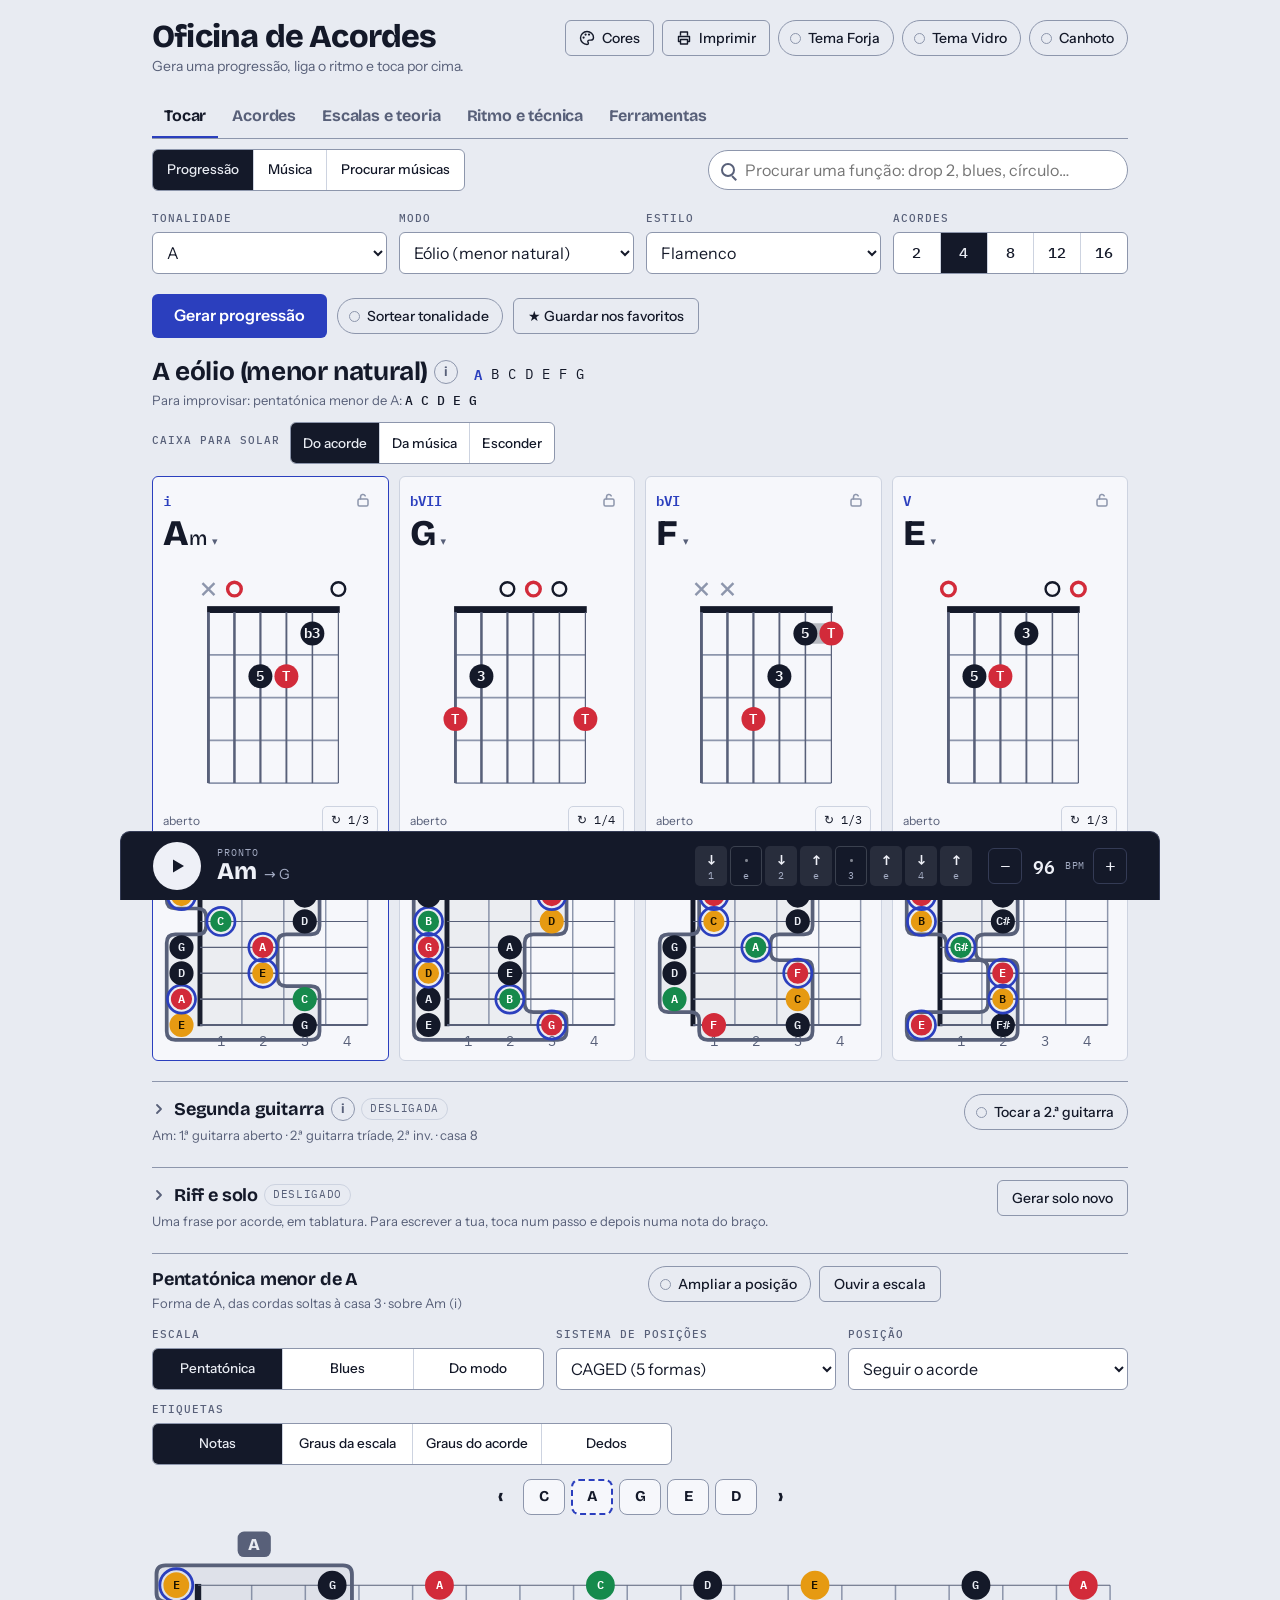
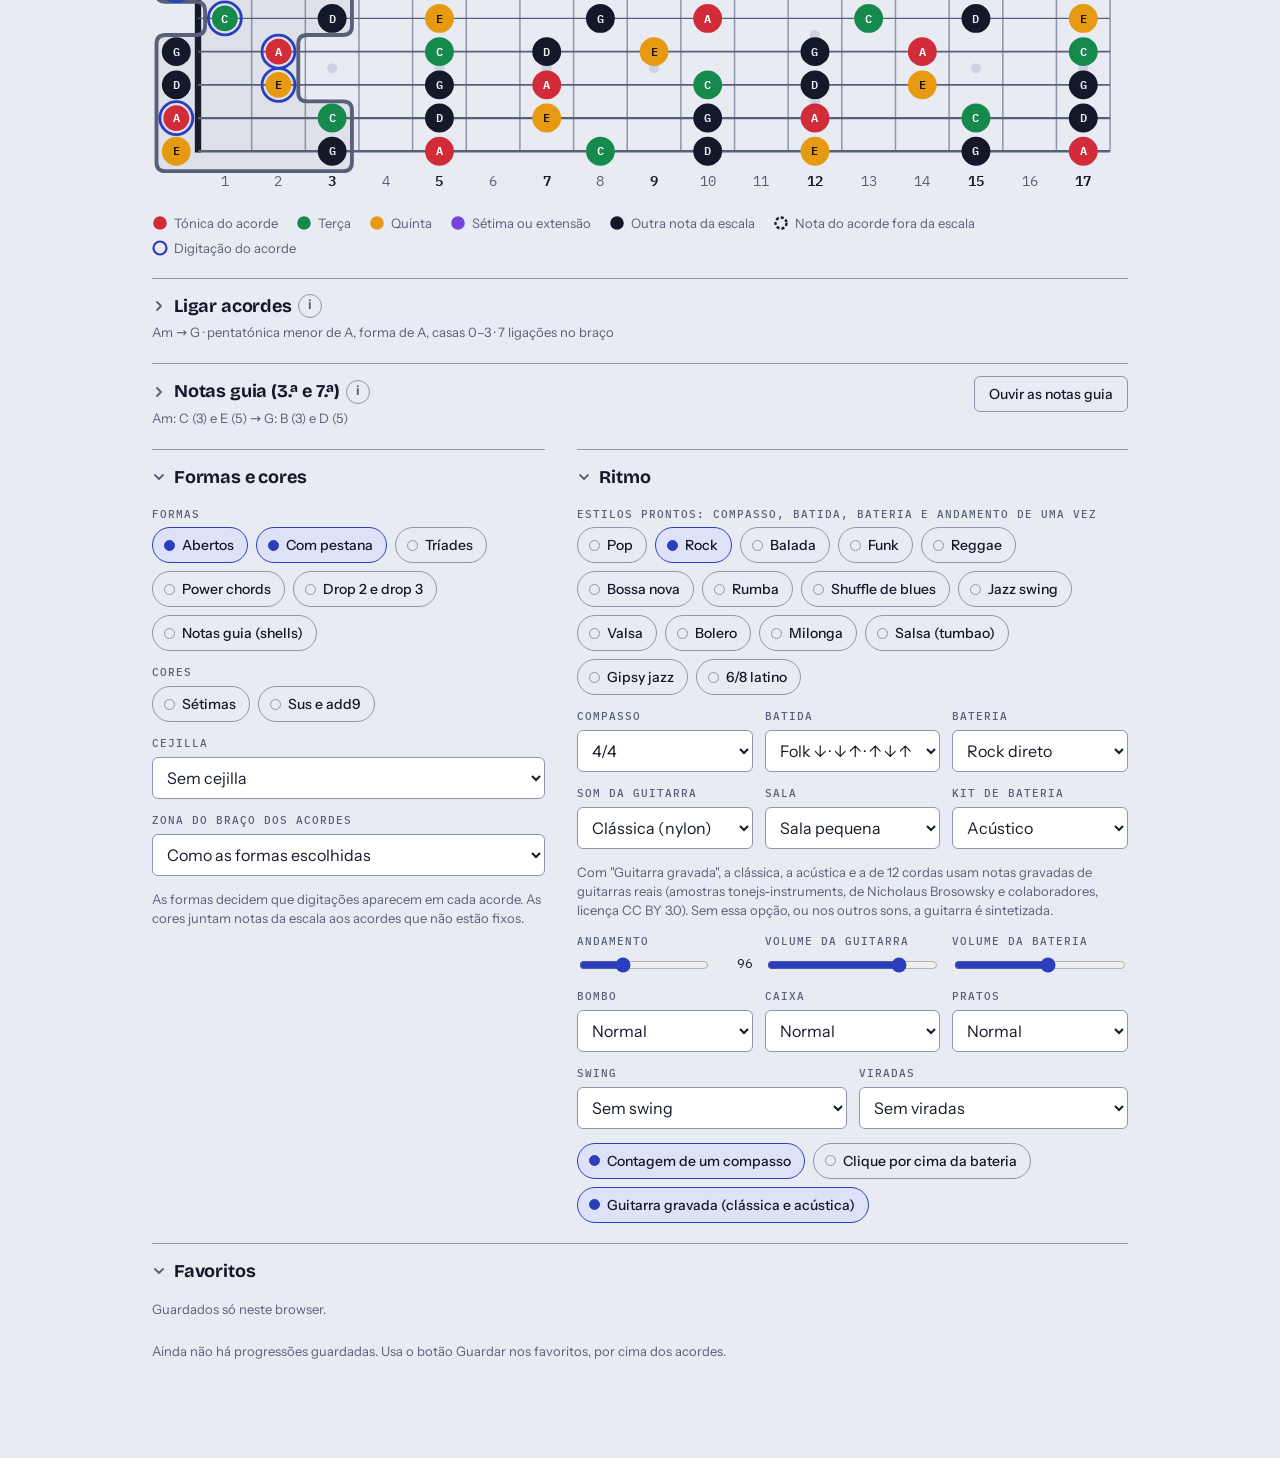
==== app/src/main/assets/www/index.html @ 46e9a5d0 "Oficina de Acordes: projeto Android (WebView) com compilação no GitHub Actions Co-Authored-By: Claud" ====
<!doctype html><html><head><script src="android-bridge.js"></script><meta charset=utf8><meta name=viewport content="width=device-width,initial-scale=1,viewport-fit=cover"><style>:root{color-scheme:light;box-sizing:border-box;padding-top:env(safe-area-inset-top,0px);padding-bottom:env(safe-area-inset-bottom,0px)}html{scroll-padding-top:env(safe-area-inset-top,0px)}body{margin:0;padding:0;font:14px -apple-system,BlinkMacSystemFont,sans-serif;background:#fff;color:#000}img{max-width:100%}[hidden]:not([hidden=until-found i]){display:none!important}</style></head><body>
<title>Oficina de Acordes</title>
<link rel="stylesheet" href="fonts.css">
<style>
[hidden]{display:none!important}
/* Layout: one working column. Settings row, the chord strip as centrepiece,
   two quiet panels for shapes and rhythm, and a transport bar pinned to the bottom edge. */
:root{
  --bg:#E8EBF2; --surface:#F6F7FB; --raise:#FFFFFF;
  --ink:#141929; --muted:#586079; --line:#CDD3E0; --line-strong:#8D96AC;
  --accent:#2B3FBE; --accent-ink:#FFFFFF; --accent-soft:#DDE2F8;
  --pulse:#C4273A; --pulse-soft:#F9E1E3; --pulse-ink:#FFFFFF;
  /* Notas por função no acorde (tónica, terça, quinta, sétima) e contornos das formas da escala. */
  --deg1:#D22B3A; --deg1-ink:#FFFFFF; --deg3:#168A4C; --deg3-ink:#FFFFFF; --deg5:#E69A12; --deg5-ink:#1B1300; --deg7:#7446DB; --deg7-ink:#FFFFFF;
  --z1:#7B2FF7; --z2:#0062FF; --z3:#00A36C; --z4:#FF6A00; --z5:#D4006E;
  --bar:#141929; --bar-ink:#EEF0F7; --bar-muted:#A3ABC2; --bar-line:#343B55;
  --bar-pulse:#F05567; --bar-pulse-ink:#14121A;
  --f-display:'Bricolage Grotesque','Avenir Next Condensed','Segoe UI',sans-serif;
  --f-body:'Instrument Sans','Segoe UI',system-ui,sans-serif;
  --f-mono:'IBM Plex Mono',ui-monospace,'SFMono-Regular',Menlo,monospace;
  --gutter:clamp(16px,4vw,32px);
}
@media (prefers-color-scheme: dark){
  :root:not([data-theme="light"]){
    --bg:#0E1220; --surface:#161B2B; --raise:#1D2336;
    --ink:#E8EBF5; --muted:#98A1B9; --line:#2A3147; --line-strong:#5A6481;
    --accent:#9AABFF; --accent-ink:#0E1220; --accent-soft:#232B4D;
    --pulse:#FF7080; --pulse-soft:#3A1D27; --pulse-ink:#1A0E12;
    --deg1:#FF6B78; --deg1-ink:#10131F; --deg3:#4FD08A; --deg3-ink:#10131F; --deg5:#FFB84D; --deg5-ink:#10131F; --deg7:#B79CFF; --deg7-ink:#10131F;
    --z1:#B48CFF; --z2:#6EA8FF; --z3:#3FD69A; --z4:#FF9A4D; --z5:#FF6FB5;
    --bar:#1D2336; --bar-ink:#EEF0F7; --bar-muted:#A3ABC2; --bar-line:#39415E;
    --bar-pulse:#F05567; --bar-pulse-ink:#14121A;
    color-scheme:dark;
  }
}
:root[data-theme="dark"]{
  --bg:#0E1220; --surface:#161B2B; --raise:#1D2336;
  --ink:#E8EBF5; --muted:#98A1B9; --line:#2A3147; --line-strong:#5A6481;
  --accent:#9AABFF; --accent-ink:#0E1220; --accent-soft:#232B4D;
  --pulse:#FF7080; --pulse-soft:#3A1D27; --pulse-ink:#1A0E12;
    --deg1:#FF6B78; --deg1-ink:#10131F; --deg3:#4FD08A; --deg3-ink:#10131F; --deg5:#FFB84D; --deg5-ink:#10131F; --deg7:#B79CFF; --deg7-ink:#10131F;
    --z1:#B48CFF; --z2:#6EA8FF; --z3:#3FD69A; --z4:#FF9A4D; --z5:#FF6FB5;
  --bar:#1D2336; --bar-ink:#EEF0F7; --bar-muted:#A3ABC2; --bar-line:#39415E;
  --bar-pulse:#F05567; --bar-pulse-ink:#14121A;
  color-scheme:dark;
}
*{box-sizing:border-box}
body{background:var(--bg);color:var(--ink);font-family:var(--f-body);font-size:15px;line-height:1.45}
button,select,input{font:inherit;color:inherit}
button{cursor:pointer}
:focus-visible{outline:2px solid var(--accent);outline-offset:2px}
h1,h2,h3,p{margin:0}

.app{max-width:1040px;margin-inline:auto;padding-inline:var(--gutter);padding-block:20px 0;display:flex;flex-direction:column;gap:20px}

.top{display:flex;justify-content:space-between;align-items:flex-start;gap:12px}
.top h1{font-family:var(--f-display);font-weight:800;font-size:clamp(24px,5vw,32px);letter-spacing:-0.025em;line-height:1.05;text-wrap:balance}
.tag{color:var(--muted);font-size:14px;margin-top:2px}

.lbl,.field label{display:block;font-family:var(--f-mono);font-size:11px;font-weight:500;letter-spacing:.09em;text-transform:uppercase;color:var(--muted);margin-bottom:5px}
.field{min-width:0}
.field select{width:100%;height:42px;padding:0 10px;font-size:16px;background:var(--raise);border:1px solid var(--line-strong);border-radius:6px}

.settings{display:grid;grid-template-columns:repeat(2,minmax(0,1fr));gap:12px}
@media (min-width:720px){.settings{grid-template-columns:repeat(4,minmax(0,1fr))}}

.seg{display:flex;height:42px;border:1px solid var(--line-strong);border-radius:6px;overflow:hidden;background:var(--raise)}
.seg button{flex:1;min-width:0;border:0;border-left:1px solid var(--line);background:transparent;font-family:var(--f-mono);font-weight:500;font-size:15px}
.seg button:first-child{border-left:0}
.seg button[aria-pressed="true"]{background:var(--ink);color:var(--bg)}
.seg button:disabled{opacity:.35;cursor:default}

.chip{display:inline-flex;align-items:center;gap:7px;height:36px;padding:0 13px 0 11px;border:1px solid var(--line-strong);border-radius:999px;background:transparent;font-size:14px;font-weight:500;white-space:nowrap}
.chip::before{content:"";width:9px;height:9px;border-radius:50%;border:1.5px solid var(--line-strong);flex:none}
.chip[aria-pressed="true"]{background:var(--accent-soft);border-color:var(--accent)}
.chip[aria-pressed="true"]::before{background:var(--accent);border-color:var(--accent)}
.chips{display:flex;flex-wrap:wrap;gap:8px}

.actions{display:flex;flex-wrap:wrap;gap:10px;align-items:center}
.primary{height:46px;padding:0 22px;border:0;border-radius:6px;background:var(--accent);color:var(--accent-ink);font-weight:600;font-size:16px}
.primary:active{transform:translateY(1px)}

.stage{display:flex;flex-direction:column;gap:12px}
.keyline{display:flex;flex-wrap:wrap;align-items:baseline;gap:4px 16px}
.keyline h2{font-family:var(--f-display);font-weight:700;font-size:clamp(20px,4vw,26px);letter-spacing:-0.015em;line-height:1.1}
.notes{font-family:var(--f-mono);font-size:14px;display:flex;gap:9px;flex-wrap:wrap}
.notes .ton{color:var(--accent);font-weight:600}
.pent{font-size:13px;color:var(--muted);flex-basis:100%}
.pent b{font-family:var(--f-mono);font-weight:500;color:var(--ink)}

.strip{display:grid;grid-template-columns:repeat(2,minmax(0,1fr));gap:10px}
@media (min-width:700px){
  .strip{grid-template-columns:repeat(4,minmax(0,1fr))}
  .strip[data-n="2"]{grid-template-columns:repeat(2,minmax(0,250px))}
}
.chord{background:var(--surface);border:1px solid var(--line);border-radius:6px;padding:9px 10px 8px;display:flex;flex-direction:column;gap:2px;min-width:0}
.chord.on{border-color:var(--pulse);background:var(--pulse-soft);box-shadow:0 0 0 1px var(--pulse)}
.chord .row{display:flex;justify-content:space-between;align-items:center;gap:6px;min-height:28px}
.rn{font-family:var(--f-mono);font-size:13px;color:var(--muted)}
.iconbtn{width:30px;height:28px;display:grid;place-items:center;border:0;border-radius:5px;background:transparent;color:var(--line-strong);padding:0}
.iconbtn svg{width:16px;height:16px}
.iconbtn[aria-pressed="true"]{color:var(--accent);background:var(--accent-soft)}
.namewrap{position:relative;align-self:flex-start;display:inline-flex;align-items:baseline;gap:5px;border-radius:5px;max-width:100%}
.namewrap:focus-within{outline:2px solid var(--accent);outline-offset:3px}
.name{font-family:var(--f-display);font-weight:800;font-size:clamp(28px,7vw,36px);line-height:1;letter-spacing:-0.03em}
.name .sfx{font-size:.56em;font-weight:500;letter-spacing:0;margin-left:1px}
.caret{font-size:11px;color:var(--muted)}
.namewrap select{position:absolute;inset:0;width:100%;height:100%;opacity:0;font-size:16px;cursor:pointer}
.dgbtn{border:0;background:transparent;padding:0;display:block;width:100%;max-width:170px;margin-inline:auto;border-radius:6px}
.dg{display:block;width:100%;height:auto}
.g2strip .chord{padding:7px 8px 6px}
.g2strip .g2name{font-family:var(--f-display);font-weight:800;font-size:22px;line-height:1;letter-spacing:-0.02em}
.g2strip .g2name small{font-size:.6em;font-weight:500;margin-left:1px}
.g2strip .chord.sel{border-color:var(--accent)}
.g2strip .dgbtn{max-width:130px}
.dg-fret{stroke:var(--line-strong);stroke-width:1}
.dg-str{stroke:var(--muted)}
.dg-nut{fill:var(--ink)}
.dg-bar{fill:var(--ink);opacity:.28}
.dg-dot{fill:var(--ink)}
.dg-dot.root{fill:var(--deg1)}
.dg-lab{fill:var(--surface);font-family:var(--f-mono);font-size:8px;font-weight:600;text-anchor:middle}
.dg-lab.root{fill:var(--deg1-ink)}
.dg-pos{fill:var(--muted);font-family:var(--f-mono);font-size:10px;text-anchor:middle}
.dg-open{fill:none;stroke:var(--ink);stroke-width:1.4}
.dg-open.root{stroke:var(--deg1);stroke-width:2}
.dg-mute{stroke:var(--line-strong);stroke-width:1.4;fill:none}
.vlabel{font-size:12px;color:var(--muted);min-width:0;line-height:1.25}
.cycle{flex:none;height:28px;padding:0 8px;border:1px solid var(--line);border-radius:5px;background:transparent;font-family:var(--f-mono);font-size:12px;font-variant-numeric:tabular-nums}
.cycle:disabled{opacity:.4;cursor:default}
.hint{font-size:13px;color:var(--muted);max-width:65ch}
.chord.sel{border-color:var(--accent)}
.chord.sel.on{border-color:var(--pulse)}

.board{border-top:1px solid var(--line-strong);padding-top:12px;display:flex;flex-direction:column;gap:14px;min-width:0}
.boardhead{display:flex;flex-wrap:wrap;justify-content:space-between;align-items:flex-start;gap:10px 16px}
.boardhead > div{min-width:0;flex:1 1 240px}
.board h3{font-family:var(--f-display);font-weight:700;font-size:18px;letter-spacing:-0.01em;text-wrap:balance}
.board .note{font-size:13px;color:var(--muted);margin-top:2px}
.ghost{height:38px;padding:0 14px;border:1px solid var(--line-strong);border-radius:6px;background:transparent;font-weight:500;font-size:14px;white-space:nowrap}
.boardctl{display:grid;grid-template-columns:repeat(2,minmax(0,1fr));gap:12px}
.boardctl .wide{grid-column:1 / -1}
.boardctl .full{grid-column:1 / -1}
.boardctl .full .seg{max-width:520px}
@media (min-width:720px){.boardctl{grid-template-columns:minmax(0,1.4fr) minmax(0,1fr) minmax(0,1fr)}.boardctl .wide{grid-column:auto}}
.seg.txt button{font-family:var(--f-body);font-size:13.5px;padding:0 4px;line-height:1.15}
.fb:not(.all) .fb-t{font-size:10px}
.fbwrap{overflow-x:auto;min-width:0}
.fb{display:block;width:100%;height:auto;max-width:640px}
.fb.all{min-width:640px;max-width:860px}
.fb-fret{stroke:var(--line-strong);stroke-width:1.2}
.fb-nut{fill:var(--ink)}
.fb-str{stroke:var(--muted)}
.fb-inlay{fill:var(--line)}
.fb-num{fill:var(--muted);font-family:var(--f-mono);font-size:11px;text-anchor:middle}
.fb-num.mk{fill:var(--ink);font-weight:600}
.fb-n{stroke-width:1.6}
.fb-sc{fill:var(--ink);stroke:var(--ink)}
.fb-root{fill:var(--deg1);stroke:var(--deg1)}
.fb-third{fill:var(--deg3);stroke:var(--deg3)}
.fb-fifth{fill:var(--deg5);stroke:var(--deg5)}
.fb-sev{fill:var(--deg7);stroke:var(--deg7)}
.fb-n.out{fill:var(--bg);stroke-width:2.4;stroke-dasharray:3 2}
.fb-ring{fill:none;stroke:var(--accent);stroke-width:2.2}
.fb-dim{fill:var(--line-strong)}
.fb-t{font-family:var(--f-mono);font-size:9px;font-weight:600;text-anchor:middle;fill:var(--bg)}
.fb-t.on-root{fill:var(--deg1-ink)}
.fb-t.on-third{fill:var(--deg3-ink)}
.fb-t.on-fifth{fill:var(--deg5-ink)}
.fb-t.on-sev{fill:var(--deg7-ink)}
.fb-t.on-out{fill:var(--ink)}
.fb.fit{min-width:0}
.fb.fit .fb-t{font-size:9.5px}
.fb-ring2{fill:none;stroke-width:3.6;stroke-linecap:butt}
.fb-cont{color:var(--z1);stroke:currentColor;stroke-width:3;stroke-linejoin:round;fill:color-mix(in srgb,currentColor 7%,transparent);pointer-events:none}
.fb-zl{color:var(--z1);cursor:pointer}
.fb-zl rect{fill:currentColor}
.fb-zl text{font-family:var(--f-display);font-size:13px;font-weight:800;text-anchor:middle;fill:var(--bg)}
.fb-cont.z2,.fb-zl.z2{color:var(--z2)}
.fb-cont.z3,.fb-zl.z3{color:var(--z3)}
.fb-cont.z4,.fb-zl.z4{color:var(--z4)}
.fb-cont.z5,.fb-zl.z5{color:var(--z5)}
.narrow{display:none}
@media (max-width:600px){.narrow{display:block}}
.fb g.now .fb-n{stroke:var(--pulse);stroke-width:4}
.fb g.now .fb-dim{fill:var(--pulse)}
#arp-neck g[data-k],#arp-tab .tab-col{cursor:pointer}
.legend{list-style:none;margin:0;padding:0;display:flex;flex-wrap:wrap;gap:6px 18px;font-size:13px;color:var(--muted)}
.legend li{display:flex;align-items:center;gap:6px}
.legend svg{width:16px;height:16px;flex:none}

.view{display:flex;flex-direction:column;gap:20px;min-width:0}
.view.train{padding-bottom:32px}
.tabs{max-width:440px}
.trainhead h2{font-family:var(--f-display);font-weight:700;font-size:clamp(20px,4vw,26px);letter-spacing:-0.015em;line-height:1.1;text-wrap:balance}
.trainhead .note{font-size:13px;color:var(--muted);margin-top:3px}
.ctl{display:grid;grid-template-columns:repeat(2,minmax(0,1fr));gap:12px}
@media (min-width:720px){.ctl{grid-template-columns:repeat(3,minmax(0,1fr))}}
.pick{height:36px;padding:0 13px;border:1px solid var(--line-strong);border-radius:6px;background:var(--raise);font-family:var(--f-display);font-weight:700;font-size:16px}
.tcards{display:grid;grid-template-columns:repeat(2,minmax(0,1fr));gap:10px}
@media (min-width:700px){.tcards{grid-template-columns:repeat(4,minmax(0,1fr))}}
.tname{font-weight:600;font-size:14px;line-height:1.2}
@media (min-width:700px){.tcards.five{grid-template-columns:repeat(5,minmax(0,1fr))}}
.frets{font-family:var(--f-mono);font-size:12px;color:var(--muted);letter-spacing:.04em}
.fb-link{fill:none;stroke:var(--line-strong);stroke-width:9;stroke-linejoin:round;stroke-linecap:round;opacity:.4}
.fb-link.on{stroke:var(--pulse);opacity:.6}

.tabs{max-width:none;overflow-x:auto;scrollbar-width:none;flex:none}
.seg.tabs button{flex:1 0 auto;padding:0 14px}
.panel.full{grid-column:1 / -1}
.status{font-size:13px;color:var(--muted)}
.favlist{list-style:none;margin:0;padding:0;display:flex;flex-direction:column}
.favlist li{display:flex;align-items:center;gap:8px;padding:9px 0;border-top:1px solid var(--line);min-width:0}
.favlist li:first-child{border-top:0}
.favmeta{flex:1;min-width:0}
.favname{font-family:var(--f-display);font-weight:700;font-size:16px;overflow-wrap:anywhere}
.favsub{font-size:12px;color:var(--muted);font-family:var(--f-mono)}
#song-text{width:100%;min-height:150px;font-family:var(--f-mono);font-size:15px;line-height:1.5;padding:10px 12px;border:1px solid var(--line-strong);border-radius:6px;background:var(--surface);color:var(--ink);resize:vertical}
.songmsg{font-size:13px;color:var(--pulse)}
.songmsg.ok{color:var(--muted)}
.ssec{display:grid;gap:6px}
.ssec h4{margin:10px 0 0;font-family:var(--f-mono);font-size:12px;font-weight:600;letter-spacing:.08em;text-transform:uppercase;color:var(--muted)}
.sline{display:flex;align-items:center;gap:8px}
.sbars{flex:1;display:grid;grid-template-columns:repeat(2,minmax(0,1fr));border-right:3px double var(--ink);min-width:0}
@media (min-width:700px){.sbars{grid-template-columns:repeat(4,minmax(0,1fr))}}
.sbar{display:flex;border-left:2px solid var(--ink);padding:6px 4px;min-height:50px;align-items:center;min-width:0;cursor:pointer}
.sbeat{flex:1 1 0;min-width:0;text-align:center;font-family:var(--f-mono);font-size:17px;color:var(--muted);border-radius:5px;padding:6px 0;overflow:hidden;text-overflow:clip;white-space:nowrap}
.sbeat.ch{font-family:var(--f-display);font-weight:800;font-size:18px;color:var(--ink);letter-spacing:-0.02em}
.sbeat.cur{color:var(--accent)}
.sbeat.now{background:var(--pulse-soft);box-shadow:inset 0 0 0 2px var(--pulse);color:var(--ink)}
.srep{font-family:var(--f-mono);font-size:14px;font-weight:600;color:var(--accent);flex:none}
.songlist li .favname{font-size:15px}
.ghost.sm{height:32px;padding:0 10px;font-size:13px;flex:none}
.ghost.warn{border-color:var(--pulse);color:var(--pulse)}
.bigbpm{display:flex;align-items:center;gap:12px;flex-wrap:wrap}
.bigbpm output{font-family:var(--f-display);font-weight:800;font-size:clamp(56px,16vw,88px);line-height:.9;letter-spacing:-0.04em;font-variant-numeric:tabular-nums;min-width:2.4ch;text-align:center}
.bigbpm small{font-family:var(--f-mono);font-size:12px;color:var(--muted);letter-spacing:.08em}
.stepbtn{width:44px;height:44px;border:1px solid var(--line-strong);border-radius:6px;background:var(--raise);font-family:var(--f-mono);font-size:20px;padding:0}
.beats{display:flex;gap:8px;flex-wrap:wrap}
.beat{width:54px;height:64px;border:1px solid var(--line-strong);border-radius:6px;background:var(--surface);display:flex;flex-direction:column;align-items:center;justify-content:center;gap:4px;font-family:var(--f-mono);font-size:17px;font-weight:600;padding:0}
.beat i{font-style:normal;font-size:10px;font-weight:400;color:var(--muted)}
.beat[data-l="2"]{background:var(--accent-soft);border-color:var(--accent)}
.beat[data-l="0"]{border-style:dashed;color:var(--muted)}
.beat.on{background:var(--pulse);border-color:var(--pulse);color:var(--pulse-ink)}
.beat.on i{color:var(--pulse-ink)}
.num{width:100%;height:42px;padding:0 10px;font-size:16px;background:var(--raise);border:1px solid var(--line-strong);border-radius:6px;font-family:var(--f-mono)}
.strings{display:grid;grid-template-columns:repeat(3,minmax(0,1fr));gap:10px}
@media (min-width:700px){.strings{grid-template-columns:repeat(6,minmax(0,1fr))}}
.string{height:96px;border:1px solid var(--line-strong);border-radius:6px;background:var(--surface);display:flex;flex-direction:column;align-items:center;justify-content:center;gap:3px;padding:0}
.string b{font-family:var(--f-display);font-weight:800;font-size:30px;line-height:1}
.string span{font-family:var(--f-mono);font-size:11px;color:var(--muted)}
.string[aria-pressed="true"]{background:var(--pulse-soft);border-color:var(--pulse);box-shadow:0 0 0 1px var(--pulse)}
.stats{display:grid;grid-template-columns:repeat(2,minmax(0,1fr));gap:18px 24px}
@media (min-width:700px){.stats{grid-template-columns:repeat(4,minmax(0,1fr))}}
.stat b{display:block;font-family:var(--f-display);font-weight:800;font-size:32px;line-height:1.05;letter-spacing:-0.02em;font-variant-numeric:tabular-nums}
.stat span{font-size:13px;color:var(--muted)}
.days{width:100%;max-width:440px;border-collapse:collapse}
.days td{padding:8px 0;border-top:1px solid var(--line);font-size:14px}
.days td:last-child{text-align:right;font-family:var(--f-mono);font-variant-numeric:tabular-nums}

.leadbars{display:grid;gap:8px}
.tabbar{background:var(--surface);border:1px solid var(--line);border-radius:6px;padding:4px 4px 0;min-width:0}
.tabbar.cur{border-color:var(--accent)}
.tab{display:block;width:100%;height:auto}
.tab text,.tab line,.tab .tab-bg{pointer-events:none}
.tab-col{fill:transparent;cursor:pointer}
.tab-col.sel{fill:var(--accent-soft)}
.tab-col.now{fill:var(--pulse-soft)}
.tab-ln{stroke:var(--line-strong);stroke-width:1}
.tab-end{stroke:var(--ink);stroke-width:1.6}
.tab-bg{fill:var(--surface)}
.tab-col.sel ~ .tab-bg{fill:var(--surface)}
.tab-n{font-family:var(--f-mono);font-size:11px;font-weight:600;fill:var(--ink);text-anchor:middle}
.tab-t{font-family:var(--f-mono);font-size:9.5px;font-weight:700;fill:var(--accent);text-anchor:middle}
.shapenav{display:flex;gap:6px;justify-content:center;flex-wrap:wrap;align-items:center}
.snb{min-width:42px;height:36px;padding:0 8px;border:1px solid var(--line-strong);border-radius:8px;background:var(--surface);color:var(--ink);font-family:var(--f-display);font-weight:700;font-size:15px}
.snb[aria-pressed="true"]{background:var(--ink);color:var(--bg);border-color:var(--ink)}
.snb.auto{border:2px dashed var(--accent)}
.snb.arr{border-color:transparent;background:transparent;font-size:22px;min-width:34px}
.riffbox{display:grid;gap:10px;border-top:1px solid var(--line);padding-top:12px}
#song-rtab{max-width:520px}
.mini{margin-top:6px;border-top:1px dashed var(--line);padding-top:6px;display:grid;gap:2px}
.mini .minilab{font-size:12px;color:var(--muted);line-height:1.3}
.mini .minilab b{color:var(--ink);font-weight:600}
.mini svg{display:block;width:100%;height:auto}
.minisw{display:flex;align-items:center;gap:10px;flex-wrap:wrap}
.lk-arr{stroke:var(--accent);stroke-width:2.4;fill:none;stroke-linecap:round}
.lk-arr.bend{stroke-dasharray:4 3}
.lklist{list-style:none;margin:0;padding:0;display:grid;gap:4px;font-size:14px}
.lklist b{font-family:var(--f-display)}
.lklist i{font-style:normal;color:var(--muted)}
a.ghost{display:inline-flex;align-items:center;text-decoration:none;color:var(--ink)}
#fd-q{width:100%;height:42px;font-size:16px;padding:0 12px;border:1px solid var(--line-strong);border-radius:6px;background:var(--surface);color:var(--ink)}
#fd-paste{width:100%;min-height:140px;font-family:var(--f-mono);font-size:14px;padding:10px 12px;border:1px solid var(--line-strong);border-radius:6px;background:var(--surface);color:var(--ink);resize:vertical}
#fd-pname,#fd-filter{height:38px;padding:0 10px;border:1px solid var(--line-strong);border-radius:6px;background:var(--surface);color:var(--ink);font-size:15px}
.fdcard{border:1px solid var(--line-strong);border-radius:8px;padding:12px;display:grid;gap:8px;background:var(--surface)}
.fdcard h4{margin:0;font-family:var(--f-display);font-size:20px}
.fdmeta{display:flex;flex-wrap:wrap;gap:6px 14px;font-size:13px;color:var(--muted)}
.fdmeta b{color:var(--ink)}
.fdsheet{font-family:var(--f-mono);font-size:13px;white-space:pre-wrap;margin:0;line-height:1.5;overflow-wrap:anywhere}
.pat{display:flex;gap:4px;flex-wrap:wrap}
.pat span,.pat button{min-width:30px;height:36px;border-radius:5px;border:1px solid var(--line-strong);background:var(--surface);color:var(--ink);display:inline-flex;align-items:center;justify-content:center;font-weight:700;font-size:16px;padding:0 4px}
.pat .rest{color:var(--muted);font-weight:400}
.lib{list-style:none;margin:0;padding:0;display:grid;grid-template-columns:repeat(auto-fill,minmax(min(100%,260px),1fr));gap:8px}
.lib button{width:100%;text-align:left;border:1px solid var(--line);border-radius:7px;background:var(--surface);color:var(--ink);padding:9px 11px;display:grid;gap:2px}
.lib b{font-family:var(--f-display);font-size:16px}
.lib small{color:var(--muted);font-size:12px}
.lib .libh{grid-column:1 / -1;margin-top:8px;font-family:var(--f-mono);font-size:12px;font-weight:600;letter-spacing:.08em;text-transform:uppercase;color:var(--muted)}
.lib .libh i{display:block;text-transform:none;letter-spacing:0;font-family:var(--f-body,inherit);font-style:normal;font-weight:400;margin-top:2px}
.riffbox h4{margin:0;font-family:var(--f-display);font-size:17px}
.top{position:relative}
.topbtns{display:flex;gap:8px;flex-wrap:wrap;justify-content:flex-end}
.palmenu{position:absolute;right:0;top:52px;z-index:40;background:var(--surface);border:1px solid var(--line-strong);border-radius:10px;padding:6px;display:grid;gap:2px;min-width:250px;box-shadow:0 10px 30px rgba(0,0,0,.18)}
.palmenu button{display:flex;align-items:center;gap:10px;border:0;background:transparent;color:var(--ink);text-align:left;padding:8px 10px;border-radius:7px;font-size:14px}
.palmenu button[aria-checked="true"]{background:var(--accent-soft);font-weight:600}
.palmenu i{display:inline-flex;gap:3px}
.palmenu i b{width:14px;height:14px;border-radius:50%;display:block}
:root[data-palette="raiz"][data-palette]{--z1:#1F77B4;--z2:#2CA02C;--z3:#9467BD;--z4:#FF7F0E;--z5:#8C564B;--deg3:var(--ink);--deg3-ink:var(--bg);--deg5:var(--ink);--deg5-ink:var(--bg);--deg7:var(--ink);--deg7-ink:var(--bg)}
:root[data-palette="contraste"][data-palette]{--z1:#8F00FF;--z2:#00B5E2;--z3:#FF5A00;--z4:#008F39;--z5:#E6007E;--deg1:#E3001B;--deg1-ink:#FFFFFF;--deg3:#0050E6;--deg3-ink:#FFFFFF;--deg5:#FFC400;--deg5-ink:#000000;--deg7:#00A651;--deg7-ink:#FFFFFF}
:root[data-palette="daltonico"][data-palette]{--z1:#56B4E9;--z2:#009E73;--z3:#B8A600;--z4:#4B0092;--z5:#7F7F7F;--deg1:#D55E00;--deg1-ink:#FFFFFF;--deg3:#0072B2;--deg3-ink:#FFFFFF;--deg5:#E69F00;--deg5-ink:#000000;--deg7:#CC79A7;--deg7-ink:#000000}
:root[data-palette="suave"][data-palette]{--z1:#9B7FE6;--z2:#6FA8DC;--z3:#6CC4A1;--z4:#F4A261;--z5:#E07AA6;--deg1:#E8838C;--deg1-ink:#2A0B10;--deg3:#7FC8A0;--deg3-ink:#0B2A19;--deg5:#F2C97A;--deg5-ink:#2A1D00;--deg7:#B7A3EC;--deg7-ink:#1B1033}
.tab-ch{font-family:var(--f-display);font-size:14px;font-weight:700;fill:var(--ink)}
.tab-c{font-family:var(--f-mono);font-size:8px;fill:var(--muted);text-anchor:middle}
.ghost:disabled{opacity:.4;cursor:default}
#board g[data-k]{cursor:pointer}

.cell.acc{box-shadow:inset 0 3px 0 var(--bar-pulse)}
.cell.acc span{color:var(--bar-ink);font-weight:600}
.cell.on.acc span{color:var(--bar-pulse-ink)}
.palos{display:grid;gap:10px}
@media (min-width:700px){.palos{grid-template-columns:repeat(2,minmax(0,1fr))}}
.palo{background:var(--surface);border:1px solid var(--line);border-radius:6px;padding:12px;display:flex;flex-direction:column;gap:8px;min-width:0}
.palo h4{margin:0;font-family:var(--f-display);font-weight:800;font-size:22px;letter-spacing:-0.02em;line-height:1.05}
.palo .where{font-family:var(--f-mono);font-size:12px;color:var(--muted)}
.palo p{font-size:13px;color:var(--muted)}
.palo .ghost{align-self:flex-start;margin-top:2px}
.cmp{display:flex;flex-wrap:wrap;gap:3px 7px;font-family:var(--f-mono);font-size:14px;font-variant-numeric:tabular-nums}
.cmp i{font-style:normal;color:var(--muted)}
.cmp b{color:var(--pulse);font-weight:600}
.tecname{font-family:var(--f-display);font-weight:700;font-size:17px}
.tectext{font-size:13px;color:var(--muted);max-width:60ch}

.panels{display:grid;gap:20px 32px}
@media (min-width:760px){.panels{grid-template-columns:minmax(0,5fr) minmax(0,7fr)}}
.panel{border-top:1px solid var(--line-strong);padding-top:12px;display:flex;flex-direction:column;gap:14px;min-width:0}
.panel h3{font-family:var(--f-display);font-weight:700;font-size:18px;letter-spacing:-0.01em}
.panel .note{font-size:13px;color:var(--muted)}
.grid3{display:grid;grid-template-columns:repeat(auto-fit,minmax(140px,1fr));gap:12px}
.slider{display:flex;align-items:center;gap:10px}
.slider input{flex:1;min-width:0;accent-color:var(--accent)}
.slider output{font-family:var(--f-mono);font-size:13px;font-variant-numeric:tabular-nums;min-width:4ch;text-align:right}

.transport{position:sticky;bottom:0;z-index:5;margin-inline:calc(var(--gutter) * -1);padding:10px var(--gutter) calc(10px + env(safe-area-inset-bottom,0px));background:var(--bar);color:var(--bar-ink);border-top:1px solid var(--bar-line);display:flex;flex-wrap:wrap;align-items:center;gap:10px 16px}
@media (min-width:1104px){.transport{border-radius:10px 10px 0 0;border:1px solid var(--bar-line);border-bottom:0}}
.playbtn{width:48px;height:48px;flex:none;border:0;border-radius:50%;background:var(--bar-ink);color:var(--bar);display:grid;place-items:center;padding:0}
.playbtn svg{width:20px;height:20px}
.playbtn[aria-pressed="true"]{background:var(--bar-pulse);color:var(--bar-pulse-ink)}
.playbtn:focus-visible,.bpm button:focus-visible{outline-color:var(--bar-ink)}
.now{flex:1 1 90px;min-width:0;display:flex;flex-direction:column;line-height:1.15}
.nowlbl{font-family:var(--f-mono);font-size:10px;letter-spacing:.09em;text-transform:uppercase;color:var(--bar-muted)}
.nowch{display:flex;align-items:baseline;gap:8px;white-space:nowrap;overflow:hidden}
.nowch b{font-family:var(--f-display);font-weight:800;font-size:24px;letter-spacing:-0.02em}
.nowch i{font-style:normal;font-size:14px;color:var(--bar-muted)}
.pattern{display:flex;gap:3px;order:3;flex:1 1 100%}
@media (min-width:640px){.pattern{order:0;flex:0 1 auto}}
.cell{flex:1 1 0;min-width:0;max-width:44px;height:40px;border-radius:5px;background:color-mix(in srgb,var(--bar-ink) 9%,transparent);display:flex;flex-direction:column;align-items:center;justify-content:center;font-family:var(--f-mono);line-height:1}
@media (min-width:640px){.cell{width:32px;flex:none}}
.cell b{font-size:15px;font-weight:600;height:16px}
.cell span{font-size:10px;color:var(--bar-muted);margin-top:3px}
.cell.rest b{opacity:.3}
#strum-edit{display:grid;gap:10px;padding:12px;border:1px solid var(--line);border-radius:8px}
.se-row{display:grid;gap:4px}
.se-step{height:52px;border:1px solid var(--line-strong);border-radius:6px;background:var(--surface);color:var(--ink);display:flex;flex-direction:column;align-items:center;justify-content:center;cursor:pointer;padding:0;min-width:0}
.se-step b{font-size:17px;font-weight:700;line-height:1}
.se-step span{font-family:var(--f-mono);font-size:10px;color:var(--muted);margin-top:4px}
.se-step.rest b{opacity:.3}
.se-step.on{border-color:var(--accent);box-shadow:inset 0 0 0 2px var(--accent)}
.se-acc{height:26px;border:1px dashed var(--line-strong);border-radius:5px;background:transparent;color:var(--muted);font-size:11px;cursor:pointer;padding:0;min-width:0}
.se-acc[aria-pressed="true"]{border-style:solid;border-color:var(--accent);background:var(--accent);color:#fff;font-weight:700}
#se-tools .chip[aria-pressed="true"]{border-color:var(--accent);background:var(--accent-soft)}
.cell.on{background:var(--bar-pulse);color:var(--bar-pulse-ink)}
.cell.on span{color:var(--bar-pulse-ink)}
.bpm{display:flex;align-items:center;gap:4px;flex:none}
.bpm button{width:34px;height:36px;border:1px solid var(--bar-line);border-radius:6px;background:transparent;color:var(--bar-ink);font-family:var(--f-mono);font-size:18px;padding:0}
.bpm output{font-family:var(--f-mono);font-weight:600;font-size:18px;font-variant-numeric:tabular-nums;min-width:3.2ch;text-align:center}
.bpm small{font-family:var(--f-mono);font-size:10px;color:var(--bar-muted);letter-spacing:.06em;margin-right:4px}
@media (prefers-reduced-motion:no-preference){.chord{transition:background-color .08s,border-color .08s}}
/* ---- Menus agrupados e procura ---- */
.navwrap{display:flex;flex-direction:column;gap:10px;min-width:0}
.navg{display:flex;gap:2px;overflow-x:auto;scrollbar-width:none;border-bottom:1px solid var(--line-strong)}
.navg::-webkit-scrollbar{display:none}
.navg button{flex:none;border:0;background:transparent;padding:8px 12px 9px;font-family:var(--f-display);font-weight:700;font-size:16px;letter-spacing:-.01em;color:var(--muted);border-bottom:3px solid transparent;margin-bottom:-1px;white-space:nowrap}
.navg button[aria-pressed="true"]{color:var(--ink);border-bottom-color:var(--accent)}
.navg button:hover{color:var(--ink)}
.navsub{display:flex;flex-wrap:wrap;gap:10px 16px;align-items:center;justify-content:space-between}
.navsub .tabs{flex:0 1 auto;min-width:0}
.finder{position:relative;flex:1 1 260px;max-width:420px}
#finder-q{width:100%;height:40px;padding:0 12px 0 36px;border:1px solid var(--line-strong);border-radius:999px;background:var(--raise);color:var(--ink);font-size:16px}
.finder::before{content:"";position:absolute;left:13px;top:13px;width:10px;height:10px;border:2px solid var(--muted);border-radius:50%;pointer-events:none}
.finder::after{content:"";position:absolute;left:24px;top:25px;width:6px;height:2px;background:var(--muted);transform:rotate(45deg);transform-origin:left;pointer-events:none}
.finder-res{position:absolute;left:0;right:0;top:46px;z-index:45;list-style:none;margin:0;padding:6px;background:var(--surface);border:1px solid var(--line-strong);border-radius:10px;box-shadow:0 10px 30px rgba(0,0,0,.18);display:grid;gap:2px;max-height:60vh;overflow:auto}
.finder-res button{width:100%;display:flex;justify-content:space-between;gap:12px;align-items:baseline;border:0;background:transparent;color:var(--ink);text-align:left;padding:8px 10px;border-radius:7px;font-size:14px}
.finder-res button:hover,.finder-res button:focus-visible,.finder-res button.first{background:var(--accent-soft)}
.finder-res small{color:var(--muted);font-size:12px;white-space:nowrap}
.finder-res .none{padding:8px 10px;color:var(--muted);font-size:14px}
.sr{position:absolute;width:1px;height:1px;overflow:hidden;clip:rect(0 0 0 0);white-space:nowrap}
.flash{animation:flash 1.8s ease-out}
@keyframes flash{0%,35%{box-shadow:0 0 0 3px var(--accent);border-radius:6px}100%{box-shadow:0 0 0 0 transparent}}
/* ---- Círculo de quintas ---- */
.cofwrap{display:grid;gap:18px;align-items:start}
@media (min-width:780px){.cofwrap{grid-template-columns:minmax(0,1.2fr) minmax(0,1fr)}}
.cofsvg svg{display:block;width:100%;max-width:470px;height:auto;margin-inline:auto;touch-action:manipulation}
.cofside{display:flex;flex-direction:column;gap:14px;min-width:0}
.cofinfo{display:grid;gap:8px;font-size:14px;color:var(--muted);max-width:60ch}
.cofinfo b{color:var(--ink)}
.cof-w{stroke:var(--bg);stroke-width:2;cursor:pointer;transition:fill .15s}
.cof-w.r0{fill:var(--raise)}
.cof-w.r1{fill:color-mix(in srgb,var(--raise) 72%,var(--line))}
.cof-w.r2{fill:color-mix(in srgb,var(--raise) 45%,var(--line))}
.cof-w.in{fill:var(--accent-soft)}
.cof-w.tonic{fill:var(--accent)}
.cof-w:hover{fill:color-mix(in srgb,var(--accent) 22%,var(--raise))}
.cof-w.tonic:hover{fill:var(--accent)}
.cof-w.sec{stroke:var(--pulse);stroke-width:2.5;stroke-dasharray:5 3}
.cof-t{font-family:var(--f-display);font-weight:800;text-anchor:middle;fill:var(--ink);pointer-events:none;letter-spacing:-.02em}
.cof-t.tonic{fill:var(--accent-ink)}
.cof-t.dg{font-family:var(--f-mono);font-weight:600;font-size:10px;fill:var(--accent);letter-spacing:0}
.cof-t.dg.tonic{fill:var(--accent-ink)}
.cof-t.sect{fill:var(--pulse);font-size:9px}
.cof-t.sig{font-family:var(--f-mono);font-size:10px;font-weight:500;fill:var(--muted);letter-spacing:0}
.cof-rot{transform-origin:210px 210px;transform:rotate(var(--rot,0deg));transition:transform .6s cubic-bezier(.3,.7,.3,1)}
.cof-rot .cof-t{transform-box:fill-box;transform-origin:center;transform:rotate(calc(var(--rot,0deg) * -1));transition:transform .6s cubic-bezier(.3,.7,.3,1)}
.cof-c{fill:var(--surface);stroke:var(--line-strong)}
.cof-ck{font-family:var(--f-display);font-weight:800;font-size:30px;text-anchor:middle;fill:var(--ink);letter-spacing:-.03em}
.cof-cs{font-family:var(--f-mono);font-size:10.5px;text-anchor:middle;fill:var(--muted)}
@media (prefers-reduced-motion:reduce){.cof-rot,.cof-rot .cof-t{transition:none}}
.tcards.seven{grid-template-columns:repeat(auto-fill,minmax(min(100%,120px),1fr))}
.tcards.seven .g2name{font-family:var(--f-display);font-weight:800;font-size:22px;line-height:1;letter-spacing:-.02em}
.progs{display:grid;gap:10px}
@media (min-width:700px){.progs{grid-template-columns:repeat(2,minmax(0,1fr))}}
.progcard{background:var(--surface);border:1px solid var(--line);border-radius:6px;padding:12px;display:grid;gap:8px;min-width:0;align-content:start}
.progcard h4{margin:0;font-family:var(--f-display);font-weight:800;font-size:18px;letter-spacing:-.01em}
.progcard .rom{font-family:var(--f-mono);font-size:13px;color:var(--muted);overflow-wrap:anywhere}
.progcard .chs{display:flex;flex-wrap:wrap;gap:6px}
.progcard .chs span{font-family:var(--f-display);font-weight:700;font-size:16px;padding:3px 9px;border-radius:5px;background:var(--raise);border:1px solid var(--line)}
.progcard .note{font-size:13px;color:var(--muted)}
.progcard .actions{gap:8px}
/* ---- Notas no braço ---- */
.nbq{display:flex;flex-wrap:wrap;align-items:baseline;gap:6px 16px;min-height:40px}
.nbq b{font-family:var(--f-display);font-weight:800;font-size:clamp(21px,5vw,28px);letter-spacing:-.02em}
.nbfb{font-size:14px;color:var(--muted)}
.nbfb.ok{color:var(--deg3)}
.nbfb.bad{color:var(--pulse)}
.nbnames{display:grid;grid-template-columns:repeat(auto-fill,minmax(70px,1fr));gap:6px;max-width:680px}
.nbnames button{height:44px;border:1px solid var(--line-strong);border-radius:6px;background:var(--raise);font-family:var(--f-display);font-weight:700;font-size:15px}
#nb-neck g.nbt,#gt-neck g[data-k],#tec-neck g[data-k]{cursor:pointer}
/* ---- Objetivos ---- */
.goalbar{height:12px;border-radius:999px;background:var(--line);max-width:560px;position:relative}
.goalbar i{display:block;height:100%;width:0;background:var(--accent);border-radius:999px;transition:width .4s}
.goalbar b{position:absolute;top:-4px;bottom:-4px;width:2px;background:var(--ink);border-radius:1px}
#goal-note{width:100%;max-width:640px;font:inherit;font-size:16px;padding:10px 12px;border:1px solid var(--line-strong);border-radius:6px;background:var(--surface);color:var(--ink);resize:vertical}
.days.recs{max-width:640px}
.days.recs small{display:block;font-size:12px;color:var(--muted);font-family:var(--f-mono)}
.days.recs td:last-child{white-space:nowrap;vertical-align:top}
/* ---- Listas ---- */
.lklist li{line-height:1.45}
.lklist li.cur b{color:var(--accent)}
#gt-list li:not(.cur){color:var(--muted)}
#gt-list li:not(.cur) b{color:var(--ink)}
.scfit li{display:flex;flex-wrap:wrap;align-items:center;gap:6px 12px;padding:8px 0;border-top:1px solid var(--line)}
.scfit li:first-child{border-top:0}
.scfit li > span{flex:1 1 280px;min-width:0}
.scfit i{font-style:normal;color:var(--muted)}
#tec-letters span{font-family:var(--f-mono)}
.cof-t tspan.tonic{fill:var(--accent-ink)}
.cof-t tspan.dg{font-family:var(--f-mono);font-weight:600;fill:var(--accent)}
.cof-t tspan.dg.tonic{fill:var(--accent-ink)}
.cof-t tspan.sect{fill:var(--pulse)}
.cof-t tspan.sig{font-family:var(--f-mono);font-weight:500;fill:var(--muted)}
/* ---- Imprimir ---- */
body.noscroll{overflow:hidden}
.pmodal{position:fixed;inset:0;z-index:60;background:rgba(10,14,28,.55);display:flex;justify-content:center;align-items:flex-start;overflow:auto;padding:max(16px,env(safe-area-inset-top,0px)) max(12px,env(safe-area-inset-right,0px)) max(16px,env(safe-area-inset-bottom,0px)) max(12px,env(safe-area-inset-left,0px))}
.pbox{background:var(--bg);color:var(--ink);border:1px solid var(--line-strong);border-radius:12px;width:min(980px,100%);padding:18px;display:flex;flex-direction:column;gap:16px;box-shadow:0 20px 60px rgba(0,0,0,.3);min-width:0}
.phd{display:flex;justify-content:space-between;align-items:flex-start;gap:12px}
.phd h2{font-family:var(--f-display);font-weight:800;font-size:24px;letter-spacing:-.02em;margin:0}
.phd .note{font-size:13px;color:var(--muted);max-width:62ch;margin-top:4px}
.pgrid{display:grid;gap:18px}
@media (min-width:760px){.pgrid{grid-template-columns:minmax(0,1fr) minmax(0,1fr)}}
.pcol{display:flex;flex-direction:column;gap:12px;min-width:0}
.pitems{display:grid;gap:10px}
.pitems fieldset{border:1px solid var(--line);border-radius:8px;padding:8px 10px 6px;margin:0;display:grid;gap:2px}
.pitems legend{font-family:var(--f-mono);font-size:11px;letter-spacing:.09em;text-transform:uppercase;color:var(--muted);padding:0 4px}
.pchk{display:flex;align-items:center;gap:8px;font-size:14px;padding:4px 0;cursor:pointer}
.pchk input{width:18px;height:18px;accent-color:var(--accent);flex:none}
.pfields{display:grid;grid-template-columns:repeat(auto-fill,minmax(min(100%,190px),1fr));gap:10px}
.pprev{border-top:1px solid var(--line-strong);padding-top:14px;overflow-x:auto}
.ppage{background:#fff;padding:24px;box-shadow:0 2px 12px rgba(0,0,0,.18);margin-inline:auto}
.pdfhost{position:fixed;left:-30000px;top:0}
/* ---- O documento impresso (sempre claro) ---- */
.pdoc{--bg:#FFFFFF;--surface:#F6F7FB;--raise:#FFFFFF;--ink:#141929;--muted:#4A5169;--line:#CDD3E0;--line-strong:#8D96AC;--accent:#2B3FBE;--accent-ink:#FFFFFF;--accent-soft:#DDE2F8;--pulse:#C4273A;--pulse-soft:#F9E1E3;
  color-scheme:light;background:#fff;color:var(--ink);font-family:var(--f-body);font-size:13px;line-height:1.4;display:flex;flex-direction:column;gap:14px;text-align:left}
:root:not([data-palette]) .pdoc{--deg1:#D22B3A;--deg1-ink:#FFFFFF;--deg3:#168A4C;--deg3-ink:#FFFFFF;--deg5:#E69A12;--deg5-ink:#1B1300;--deg7:#7446DB;--deg7-ink:#FFFFFF;--z1:#7B2FF7;--z2:#0062FF;--z3:#00A36C;--z4:#FF6A00;--z5:#D4006E}
.pdoc.col-grey{--deg1:#111;--deg1-ink:#fff;--deg3:#4d4d4d;--deg3-ink:#fff;--deg5:#8a8a8a;--deg5-ink:#000;--deg7:#bdbdbd;--deg7-ink:#000;--z1:#222;--z2:#555;--z3:#777;--z4:#999;--z5:#444;--accent:#333;--accent-soft:#e6e6e6;--pulse:#000;--pulse-soft:#eee}
.pdoc.col-ink .fb-n,.pdoc.col-ink .dg-dot{fill:#fff!important;stroke-width:2!important}
.pdoc.col-ink .dg-dot{stroke:var(--ink)}
.pdoc.col-ink .dg-dot.root{stroke:var(--deg1)}
.pdoc.col-ink .fb-t,.pdoc.col-ink .dg-lab{fill:var(--ink)!important}
.pdoc.col-ink .fb-cont,.pdoc.col-ink .cof-w{fill:#fff!important}
.pdoc.col-ink .cof-w{stroke:var(--line-strong)}
.pdoc.col-ink .cof-w.tonic{stroke:var(--ink);stroke-width:3}
.pdoc.col-ink .cof-t,.pdoc.col-ink .cof-t tspan{fill:var(--ink)!important}
.pdoc.col-ink .fb-zl rect{fill:#fff;stroke:currentColor}
.pdoc.col-ink .fb-zl text{fill:currentColor}
.pdoc.col-ink .dg-bar{fill:none;stroke:var(--ink);opacity:1}
.pdoc *{transition:none!important;animation:none!important}
.pdoc .phead{border-bottom:2px solid var(--ink);padding-bottom:6px}
.pdoc .phead h1{font-family:var(--f-display);font-weight:800;font-size:24px;letter-spacing:-.02em;margin:0}
.pdoc .phead p{margin:2px 0 0;color:var(--muted);font-size:12px}
.pdoc .psec{display:flex;flex-direction:column;gap:10px}
.pdoc.breaks .psec+.psec{break-before:page;page-break-before:always}
.pdoc .pblk{break-inside:avoid;page-break-inside:avoid;display:flex;flex-direction:column;gap:6px;min-width:0}
.pdoc .pblk > div{display:flex;flex-direction:column;gap:6px}
.pdoc h2{font-family:var(--f-display);font-weight:800;font-size:18px;letter-spacing:-.01em;margin:6px 0 0;border-bottom:1px solid var(--line-strong);padding-bottom:3px;break-after:avoid}
.pdoc h3{font-family:var(--f-display);font-weight:700;font-size:14px;margin:4px 0 0}
.pdoc .psub{margin:0;color:var(--muted);font-size:12px}
.pdoc .psub b{color:var(--ink)}
.pdoc .phelp,.pdoc .hint,.pdoc .note{font-size:11.5px;color:var(--muted);margin:0;max-width:none}
.pdoc.nohelp .phelp,.pdoc.nohelp .hint,.pdoc.nohelp .note{display:none}
.pdoc .pnote{margin:0;padding:8px 10px;border-left:3px solid var(--accent);background:var(--surface);white-space:pre-wrap}
.pdoc svg{max-width:100%!important;min-width:0!important;height:auto}
.pdoc .fbwrap{overflow:visible}
.pdoc{--dgw:128px}
.pdoc.size-s{--dgw:96px}
.pdoc.size-l{--dgw:170px}
.pdoc .tcards,.pdoc .strip,.pdoc .pcards,.pdoc .g2strip{display:grid!important;grid-template-columns:repeat(auto-fill,minmax(var(--dgw),1fr))!important;gap:8px}
.pdoc .chord,.pdoc .pcard{break-inside:avoid;background:none;border:1px solid var(--line);border-radius:4px;padding:6px;box-shadow:none;display:flex;flex-direction:column;gap:2px}
.pdoc .chord.on,.pdoc .chord.sel{border-color:var(--line)}
.pdoc .dgbtn{max-width:none;padding:0;border:0;background:none}
.pdoc .pcard .dg{width:100%}
.pdoc .prn{font-family:var(--f-mono);font-size:11px;color:var(--muted)}
.pdoc .pname{font-family:var(--f-display);font-weight:800;font-size:22px;line-height:1;letter-spacing:-.02em}
.pdoc .pname small{font-size:.58em;font-weight:500;margin-left:1px}
.pdoc .pfr{font-family:var(--f-mono);font-size:11px;color:var(--muted);text-align:center}
.pdoc .pcards.blank .pcard{border-style:dashed}
.pdoc .ppat{display:flex;flex-wrap:wrap;gap:3px}
.pdoc .ppat span{width:34px;height:40px;border:1px solid var(--line-strong);border-radius:4px;display:flex;flex-direction:column;align-items:center;justify-content:center;font-family:var(--f-mono)}
.pdoc .ppat b{font-size:15px}
.pdoc .ppat i{font-style:normal;font-size:10px;color:var(--muted)}
.pdoc .leadbars{display:grid;gap:6px;grid-template-columns:repeat(auto-fill,minmax(min(100%,320px),1fr))}
.pdoc .tabbar{break-inside:avoid;background:none;border:1px solid var(--line)}
.pdoc .tab-col{fill:transparent!important}
.pdoc .pcof{display:grid;grid-template-columns:minmax(0,1.1fr) minmax(0,1fr);gap:14px;align-items:start}
.pdoc .pcof svg{width:100%}
.pdoc .progs{grid-template-columns:repeat(2,minmax(0,1fr))}
.pdoc .progcard,.pdoc .palo{break-inside:avoid;background:none}
.pdoc .palos{grid-template-columns:repeat(2,minmax(0,1fr))}
.pdoc .favlist li{padding:5px 0}
.pdoc .stats{grid-template-columns:repeat(4,minmax(0,1fr))}
.pdoc .stat b{font-size:24px}
.pdoc .pnecks{display:grid;gap:14px}
.pdoc .lklist{font-size:12.5px;padding-left:0;list-style:none}
.pdoc .scfit li{padding:4px 0}
.pdoc.nolab .dg-lab,.pdoc.nolab .fb-t{display:none}
.pdoc .fb-num{fill:var(--muted)}
.pdoc .pref svg{width:100%;height:auto}
.pdoc .pref img{display:block;width:100%;height:auto}
/* ---- Folha de referência ---- */
.refwrap{overflow-x:auto;padding:4px 0 8px}
.refwrap > svg{display:block;width:100%;min-width:640px;height:auto;box-shadow:0 2px 14px rgba(0,0,0,.18);border-radius:4px}
.pair{display:flex;align-items:center;gap:6px}
.pair input{min-width:0}
.sheet{--bg:#FFFFFF;--surface:#F4F6FB;--zebra:#EEF1F8;--ink:#141929;--muted:#5A6279;--line:#CDD3E0;--line-strong:#8D96AC;--accent:#2B3FBE;--accent-ink:#FFFFFF;--accent-soft:#DDE2F8;
  --deg1:#D22B3A;--deg1-ink:#FFFFFF;--deg3:#168A4C;--deg3-ink:#FFFFFF;--deg5:#E69A12;--deg5-ink:#1B1300;--deg7:#7446DB;--deg7-ink:#FFFFFF;--z1:#7B2FF7;--z2:#0062FF;--z3:#00A36C;--z4:#FF6A00;--z5:#D4006E}
.sheet.t-dark{--bg:#10131D;--surface:#191E2D;--zebra:#20263A;--ink:#EEF1F8;--muted:#A3ABC2;--line:#2E3550;--line-strong:#5E688A;--accent:#9AABFF;--accent-ink:#10131D;--accent-soft:#283157;
  --deg1:#FF6B78;--deg1-ink:#10131F;--deg3:#4FD08A;--deg3-ink:#10131F;--deg5:#FFB84D;--deg5-ink:#10131F;--deg7:#B79CFF;--deg7-ink:#10131F;--z1:#B48CFF;--z2:#6EA8FF;--z3:#3FD69A;--z4:#FF9A4D;--z5:#FF6FB5}
.sheet text,.sheet tspan{font-family:Arial,Helvetica,sans-serif!important;letter-spacing:0}
.sheet .sh-bg{fill:var(--bg)}
.sheet .sh-panel{fill:var(--surface);stroke:var(--line)}
.sheet .sh-h{fill:var(--ink);font-weight:700}
.sheet .sh-h2{fill:var(--ink);font-weight:700}
.sheet .sh-hi{fill:var(--accent-ink);font-weight:700}
.sheet .sh-b{fill:var(--ink);font-weight:700}
.sheet .sh-t{fill:var(--ink);font-weight:400}
.sheet .sh-m{fill:var(--muted);font-weight:400}
.sheet .sh-acc{fill:var(--accent);font-weight:700}
.sheet .sh-z{fill:var(--zebra)}
.sheet .sh-rule{stroke:var(--ink);stroke-width:1}
.sheet .sh-rule2{stroke:var(--line);stroke-width:1}
.sheet .sh-w{fill:var(--bg);stroke:var(--line);stroke-width:1.5}
.sheet .sh-w.r1{fill:var(--zebra)}
.sheet .sh-w.in{fill:var(--accent-soft)}
.sheet .sh-w.tonic{fill:var(--accent)}
.sheet .sh-c{fill:var(--bg);stroke:var(--line-strong);stroke-width:1.2}
.sheet .fb-zl{cursor:default}
.sheet .dg-pos{fill:var(--muted)}

/* ===== Revisão visual (out. 2026) ===== */
/* 1. Ações e interruptores: só os interruptores têm a bolinha; as ações são botões secundários. Duas alturas: 44 e 36. */
.chip:not([aria-pressed]){border-radius:6px;padding:0 13px}
.chip:not([aria-pressed])::before{display:none}
.chip:not([aria-pressed]) svg{flex:none}
.primary{height:44px}
.ghost,.ghost.sm{height:36px}
.ghost.sm{padding:0 12px}
/* 2. Secções recolhíveis e ajuda atrás de ⓘ */
.hrow{display:flex;align-items:center;gap:6px;min-width:0;flex-wrap:wrap}
.hrow > h2,.hrow > h3{min-width:0}
.foldbtn{display:inline-flex;align-items:center;gap:8px;border:0;background:transparent;padding:2px 0;margin:0;font:inherit;color:inherit;letter-spacing:inherit;text-align:left;border-radius:5px}
.foldbtn svg{width:14px;height:14px;flex:none;color:var(--muted);transition:transform .15s}
.fold.closed .foldbtn svg{transform:rotate(-90deg)}
.view > .board.fold.closed > :not(.boardhead){display:none!important}
.view .panel.fold.closed > :not(.hrow){display:none!important}
.board.fold.closed{padding-bottom:2px}
.foldsum{font-family:var(--f-mono);font-size:11px;letter-spacing:.06em;text-transform:uppercase;color:var(--muted);border:1px solid var(--line);border-radius:999px;padding:2px 8px}
.foldsum.on{color:var(--accent);border-color:var(--accent);background:var(--accent-soft)}
.infobtn{width:24px;height:24px;flex:none;display:inline-grid;place-items:center;border:1px solid var(--line-strong);border-radius:50%;background:transparent;color:var(--muted);font-family:var(--f-display);font-weight:700;font-size:13px;line-height:1;padding:0}
.infobtn[aria-expanded="true"]{background:var(--accent);border-color:var(--accent);color:var(--accent-ink)}
.view p.hint.tip:not(.show){display:none}
.view p.hint.tip.show{border-left:3px solid var(--accent);padding:6px 10px;background:var(--surface);border-radius:0 6px 6px 0}
/* 3. Telemóvel: cabeçalho compacto, abas com esbatido, barra de reprodução numa linha */
#more-btn{display:none;width:40px;height:40px;border:1px solid var(--line-strong);border-radius:8px;background:var(--raise);font-size:20px;line-height:1;padding:0}
@media (max-width:599px){
  .top{align-items:center}
  .top .tag{display:none}
  .top h1{font-size:24px}
  #more-btn{display:inline-grid;place-items:center;flex:none}
  .topbtns{display:none}
  .top.open .topbtns{display:flex;flex-direction:column;align-items:stretch;position:absolute;right:0;top:48px;z-index:41;background:var(--surface);border:1px solid var(--line-strong);border-radius:10px;padding:6px;box-shadow:0 10px 30px rgba(0,0,0,.18);min-width:200px}
  .top.open .topbtns .chip{justify-content:flex-start;border-color:transparent;height:40px}
  .settings{grid-template-columns:repeat(2,minmax(0,1fr))}
  .settings > .field:nth-child(1){order:1}
  .settings > .field:nth-child(5){order:2}
  .settings > .field:nth-child(2),.settings > .field:nth-child(3),.settings > .field:nth-child(4){order:3;grid-column:1 / -1}
  .transport .pattern{display:none}
  .transport.showpat .pattern{display:flex}
  .transport .now{cursor:pointer}
  .transport .nowlbl::after{content:" ▾";letter-spacing:.04em}
  .transport.showpat .nowlbl::after{content:" ▴"}
  .transport{gap:8px 12px;padding-top:8px}
}
@media (max-width:479px){.boardctl{grid-template-columns:minmax(0,1fr)}}
.navg.fr,#tabs.fr{-webkit-mask-image:linear-gradient(to right,#000 calc(100% - 44px),transparent);mask-image:linear-gradient(to right,#000 calc(100% - 44px),transparent)}
.navg.fl,#tabs.fl{-webkit-mask-image:linear-gradient(to left,#000 calc(100% - 44px),transparent);mask-image:linear-gradient(to left,#000 calc(100% - 44px),transparent)}
.navg.fl.fr,#tabs.fl.fr{-webkit-mask-image:linear-gradient(to right,transparent,#000 44px,#000 calc(100% - 44px),transparent);mask-image:linear-gradient(to right,transparent,#000 44px,#000 calc(100% - 44px),transparent)}
/* 4. Braço: na paleta da Oficina, as formas CAGED ficam num tom neutro (a cor é só para a função da nota). */
:root:not([data-palette]){--z1:var(--muted);--z2:var(--muted);--z3:var(--muted);--z4:var(--muted);--z5:var(--muted)}
/* 5. Cartões de acorde */
.dgbtn{max-width:min(100%,212px)}
.g2strip .dgbtn{max-width:130px}
.rn{color:var(--accent);font-weight:600;font-size:14px}
.chord.on{box-shadow:inset 0 4px 0 var(--pulse),0 0 0 1px var(--pulse)}
.chord.on .name{color:var(--pulse)}
.mini .minilab{font-size:12px}
/* 6. Pormenores: pausas visíveis no ritmo; grupos de botões sem quebrar; */
.cell.rest{background:transparent;box-shadow:inset 0 0 0 1px color-mix(in srgb,var(--bar-ink) 18%,transparent)}
.cell.rest b{opacity:.5}
.cell.rest.on{background:color-mix(in srgb,var(--bar-pulse) 35%,transparent)}
.se-step.rest{background:transparent;border-style:dashed}
.boardctl .field.wide:has(> .chips){grid-column:1 / -1}
.seg.minibox button{flex:1 0 auto;white-space:nowrap;padding:0 12px}
.smtxt{display:none}
@media (max-width:599px){
  .lgtxt{display:none}
  .smtxt{display:inline}
  #view-prog > .actions{flex-wrap:nowrap}
  #view-prog > .actions .primary{flex:1 1 auto;padding:0 14px;min-width:0}
  #fav-save{width:44px;padding:0;flex:none;font-size:18px}
  .minisw{gap:6px 10px}
}

/* ===== Tema Forja (opcional): escuro e quente, com laranja de destaque, cantos mais redondos ===== */
:root[data-skin="forja"][data-skin]{
  --bg:#121110; --surface:#1C1A18; --raise:#252220;
  --ink:#F3EEE7; --muted:#A89F94; --line:#302C28; --line-strong:#5C554D;
  --accent:#FF7A1A; --accent-ink:#1A0C02; --accent-soft:#3B2414;
  --pulse:#FFC247; --pulse-soft:#3A2D12; --pulse-ink:#1A1200;
  --bar:#0A0908; --bar-ink:#F3EEE7; --bar-muted:#A89F94; --bar-line:#2C2824;
  --bar-pulse:#FF7A1A; --bar-pulse-ink:#1A0C02;
  color-scheme:dark;
}
:root[data-skin="forja"]:not([data-palette]){
  --deg1:#FF6A55; --deg1-ink:#1A0806; --deg3:#4FD08A; --deg3-ink:#06190E; --deg5:#FFC247; --deg5-ink:#1A1200; --deg7:#B79CFF; --deg7-ink:#120A26;
  --z1:#8C847A; --z2:#8C847A; --z3:#8C847A; --z4:#8C847A; --z5:#8C847A;
}
[data-skin="forja"] body{background:radial-gradient(1200px 600px at 50% -200px,#2A1A0E 0%,var(--bg) 60%) fixed,var(--bg)}
[data-skin="forja"] .top h1{background:linear-gradient(90deg,#FFB067,#FF7A1A);-webkit-background-clip:text;background-clip:text;color:transparent}
[data-skin="forja"] .chord,[data-skin="forja"] .tabbar,[data-skin="forja"] .progcard,[data-skin="forja"] .palo,[data-skin="forja"] .fdcard{border-radius:14px;background:linear-gradient(180deg,#221F1C,#1A1816);border-color:#2E2A26;box-shadow:0 1px 0 rgba(255,255,255,.04) inset,0 6px 18px rgba(0,0,0,.35)}
[data-skin="forja"] .chord.on{background:linear-gradient(180deg,#3A2D12,#241C0E);box-shadow:inset 0 4px 0 var(--pulse),0 0 0 1px var(--pulse),0 0 24px rgba(255,194,71,.18)}
[data-skin="forja"] .chord.sel{border-color:var(--accent)}
[data-skin="forja"] .primary{border-radius:12px;background:linear-gradient(180deg,#FF9440,#FF6A00);color:#1A0C02;box-shadow:0 6px 18px rgba(255,106,0,.28)}
[data-skin="forja"] .ghost,[data-skin="forja"] .chip:not([aria-pressed]){border-radius:10px;background:var(--raise);border-color:var(--line-strong)}
[data-skin="forja"] .chip[aria-pressed="true"]{background:var(--accent-soft);border-color:var(--accent);color:var(--ink)}
[data-skin="forja"] .chip[aria-pressed="true"]::before{background:var(--accent);border-color:var(--accent);box-shadow:0 0 8px rgba(255,122,26,.7)}
[data-skin="forja"] .seg{border-radius:12px;background:var(--raise);border-color:var(--line-strong)}
[data-skin="forja"] .seg button[aria-pressed="true"]{background:var(--accent);color:var(--accent-ink)}
[data-skin="forja"] .field select,[data-skin="forja"] .num,[data-skin="forja"] #finder-q{border-radius:10px;background:var(--raise);border-color:var(--line-strong)}
[data-skin="forja"] .navg button[aria-pressed="true"]{border-bottom-color:var(--accent)}
[data-skin="forja"] .board,[data-skin="forja"] .panel{border-top-color:var(--line)}
[data-skin="forja"] .transport{background:rgba(10,9,8,.92);-webkit-backdrop-filter:blur(10px);backdrop-filter:blur(10px)}
@media (min-width:1104px){[data-skin="forja"] .transport{border-radius:16px 16px 0 0}}
[data-skin="forja"] .playbtn{background:linear-gradient(180deg,#FF9440,#FF6A00);color:#1A0C02}
[data-skin="forja"] .playbtn[aria-pressed="true"]{background:var(--pulse);color:var(--pulse-ink)}
[data-skin="forja"] .cell{border-radius:8px}
[data-skin="forja"] .rn{color:var(--accent)}
[data-skin="forja"] .fb-fret{stroke:#4A433C}
[data-skin="forja"] .fb-inlay{fill:#3A342E}
[data-skin="forja"] .palmenu,[data-skin="forja"] .finder-res,[data-skin="forja"] .pbox{border-radius:14px}
/* ===== Tema Vidro (opcional): azul-noite, painéis de vidro, gradiente azul→violeta, braço em madeira ===== */
:root[data-skin="vidro"][data-skin]{
  --bg:#0A0E1A; --surface:rgba(17,24,39,.72); --raise:#0F172A;
  --ink:#E2E8F0; --muted:#94A3B8; --line:rgba(148,163,184,.14); --line-strong:rgba(148,163,184,.32);
  --accent:#3B82F6; --accent-ink:#FFFFFF; --accent-soft:rgba(59,130,246,.18);
  --pulse:#10B981; --pulse-soft:rgba(16,185,129,.16); --pulse-ink:#04140E;
  --bar:rgba(10,14,26,.86); --bar-ink:#E2E8F0; --bar-muted:#94A3B8; --bar-line:rgba(148,163,184,.14);
  --bar-pulse:#10B981; --bar-pulse-ink:#04140E;
  --f-display:'Inter','Segoe UI',system-ui,sans-serif;
  --f-body:'Inter','Segoe UI',system-ui,sans-serif;
  --f-mono:'JetBrains Mono',ui-monospace,'SFMono-Regular',Menlo,monospace;
  --vg:linear-gradient(135deg,#3B82F6,#8B5CF6);
  color-scheme:dark;
}
:root[data-skin="vidro"]:not([data-palette]){
  --deg1:#EF4444; --deg1-ink:#FFFFFF; --deg3:#10B981; --deg3-ink:#FFFFFF; --deg5:#F59E0B; --deg5-ink:#FFFFFF; --deg7:#A855F7; --deg7-ink:#FFFFFF;
  --z1:#3B82F6; --z2:#8B5CF6; --z3:#10B981; --z4:#F59E0B; --z5:#EC4899;
}
[data-skin="vidro"] body{background:radial-gradient(900px 500px at 15% -120px,rgba(59,130,246,.16),transparent 70%) fixed,radial-gradient(900px 500px at 90% -80px,rgba(139,92,246,.14),transparent 70%) fixed,var(--bg);color:var(--ink)}
[data-skin="vidro"] .top h1{background:var(--vg);-webkit-background-clip:text;background-clip:text;color:transparent;letter-spacing:-.03em}
/* Painéis de vidro */
[data-skin="vidro"] .chord,[data-skin="vidro"] .tabbar,[data-skin="vidro"] .progcard,[data-skin="vidro"] .palo,[data-skin="vidro"] .fdcard,[data-skin="vidro"] .tcard,[data-skin="vidro"] .mdcard{border-radius:14px;background:linear-gradient(145deg,#1E293B,#0F172A);border:1px solid rgba(148,163,184,.12);box-shadow:0 8px 24px rgba(0,0,0,.28);transition:transform .2s,border-color .2s,box-shadow .2s}
[data-skin="vidro"] .chord:hover,[data-skin="vidro"] .tcard:hover,[data-skin="vidro"] .progcard:hover{transform:translateY(-2px);border-color:#3B82F6;box-shadow:0 10px 26px rgba(59,130,246,.22)}
[data-skin="vidro"] .chord.on{background:linear-gradient(145deg,#0F2E28,#0F172A);border-color:#10B981;box-shadow:0 0 0 1px #10B981,0 0 20px rgba(16,185,129,.5)}
[data-skin="vidro"] .chord.on .name{color:#34D399}
[data-skin="vidro"] .chord.sel{border-color:#3B82F6}
[data-skin="vidro"] .board,[data-skin="vidro"] .panel{border-top:0;padding:16px;border-radius:16px;background:rgba(17,24,39,.7);-webkit-backdrop-filter:blur(12px);backdrop-filter:blur(12px);border:1px solid rgba(148,163,184,.1)}
[data-skin="vidro"] .palmenu,[data-skin="vidro"] .finder-res,[data-skin="vidro"] .pbox{border-radius:16px;background:rgba(17,24,39,.92);-webkit-backdrop-filter:blur(12px);backdrop-filter:blur(12px);border-color:rgba(148,163,184,.18)}
/* Botões */
[data-skin="vidro"] .primary{border-radius:10px;background:var(--vg);color:#fff;box-shadow:0 4px 14px rgba(59,130,246,.3);transition:transform .2s,box-shadow .2s}
[data-skin="vidro"] .primary:hover{transform:translateY(-2px);box-shadow:0 10px 25px -5px rgba(139,92,246,.5)}
[data-skin="vidro"] .ghost,[data-skin="vidro"] .chip:not([aria-pressed]){border-radius:10px;background:rgba(30,41,59,.6);border-color:rgba(148,163,184,.2);color:var(--ink)}
[data-skin="vidro"] .ghost:hover,[data-skin="vidro"] .chip:not([aria-pressed]):hover{background:rgba(51,65,85,.8);border-color:rgba(148,163,184,.4)}
[data-skin="vidro"] .chip{background:rgba(30,41,59,.6);border-color:rgba(148,163,184,.2)}
[data-skin="vidro"] .chip[aria-pressed="true"]{background:rgba(59,130,246,.2);border-color:#3B82F6;color:#93C5FD}
[data-skin="vidro"] .chip[aria-pressed="true"]::before{background:var(--vg);border-color:transparent;box-shadow:0 0 8px rgba(59,130,246,.8)}
/* Segmentos como pílulas (subtabs) */
[data-skin="vidro"] .seg{border-radius:12px;background:rgba(15,23,42,.8);border-color:rgba(148,163,184,.2);padding:3px;gap:3px}
[data-skin="vidro"] .seg button{border-left:0;border-radius:9px;color:#94A3B8;transition:background .2s,color .2s}
[data-skin="vidro"] .seg button:hover:not(:disabled):not([aria-pressed="true"]){background:rgba(51,65,85,.5);color:var(--ink)}
[data-skin="vidro"] .seg button[aria-pressed="true"]{background:#3B82F6;color:#fff}
[data-skin="vidro"] .field select,[data-skin="vidro"] .num,[data-skin="vidro"] #finder-q,[data-skin="vidro"] .pick{border-radius:10px;background:rgba(15,23,42,.8);border-color:rgba(148,163,184,.2);color:var(--ink)}
[data-skin="vidro"] .field select:focus,[data-skin="vidro"] .num:focus,[data-skin="vidro"] #finder-q:focus{outline:none;border-color:#3B82F6;box-shadow:0 0 0 3px rgba(59,130,246,.2)}
/* Navegação: separador ativo azul com sublinhado em gradiente */
[data-skin="vidro"] .navg{border-bottom-color:rgba(148,163,184,.12)}
[data-skin="vidro"] .navg button{position:relative;font-weight:600;border-bottom-color:transparent}
[data-skin="vidro"] .navg button[aria-pressed="true"]{color:#60A5FA;border-bottom-color:transparent}
[data-skin="vidro"] .navg button[aria-pressed="true"]::after{content:"";position:absolute;left:0;right:0;bottom:-1px;height:2px;background:linear-gradient(90deg,#3B82F6,#8B5CF6)}
[data-skin="vidro"] .navg button:hover{color:var(--ink)}
/* Barra de transporte */
[data-skin="vidro"] .transport{background:rgba(10,14,26,.86);-webkit-backdrop-filter:blur(12px);backdrop-filter:blur(12px);border-top-color:rgba(148,163,184,.12)}
@media (min-width:1104px){[data-skin="vidro"] .transport{border-radius:16px 16px 0 0}}
[data-skin="vidro"] .playbtn{background:var(--vg);color:#fff;box-shadow:0 6px 18px rgba(139,92,246,.4)}
[data-skin="vidro"] .playbtn[aria-pressed="true"]{background:#10B981;color:#04140E;box-shadow:0 0 20px rgba(16,185,129,.5)}
[data-skin="vidro"] .cell{border-radius:8px}
[data-skin="vidro"] .rn{color:#60A5FA}
/* Metrónomo */
[data-skin="vidro"] .beat{border-radius:10px;background:rgba(30,41,59,.6);border:2px solid rgba(148,163,184,.2)}
[data-skin="vidro"] .beat[data-l="2"]{background:rgba(245,158,11,.1);border-color:#F59E0B}
[data-skin="vidro"] .beat.on{background:var(--vg);border-color:transparent;color:#fff;box-shadow:0 0 16px rgba(139,92,246,.6);transform:scale(1.06)}
[data-skin="vidro"] .beat.on i{color:#E0E7FF}
/* Braço em madeira com trastes metálicos */
[data-skin="vidro"] svg.fb{background:linear-gradient(180deg,#3D2817,#2A1A0F);border-radius:10px;box-shadow:inset 0 2px 10px rgba(0,0,0,.5),0 6px 20px rgba(0,0,0,.35)}
[data-skin="vidro"] .fb-fret{stroke:#CBD5E1;stroke-width:2.2;filter:drop-shadow(0 0 1px rgba(0,0,0,.6))}
[data-skin="vidro"] .fb-nut{fill:#F1F5F9}
[data-skin="vidro"] .fb-str{stroke:#CBD5E1;filter:drop-shadow(0 1px 1px rgba(0,0,0,.7))}
[data-skin="vidro"] .fb-inlay{fill:#E7DCC8;opacity:.55}
[data-skin="vidro"] .fb-num{fill:#C9B79A}
[data-skin="vidro"] .fb-num.mk{fill:#F5E9D3}
[data-skin="vidro"] .fb-n{filter:drop-shadow(0 2px 3px rgba(0,0,0,.5));stroke:rgba(255,255,255,.25)}
[data-skin="vidro"] .fb-sc{fill:#64748B;stroke:rgba(255,255,255,.2)}
[data-skin="vidro"] .fb-n.out{fill:#2A1A0F}
[data-skin="vidro"] .fb-t,[data-skin="vidro"] .fb-t.on-root,[data-skin="vidro"] .fb-t.on-third,[data-skin="vidro"] .fb-t.on-fifth,[data-skin="vidro"] .fb-t.on-sev{fill:#fff;font-weight:700}
[data-skin="vidro"] .fb-t.on-out{fill:#F5E9D3}
[data-skin="vidro"] .fb-dim{fill:#5B4632}
[data-skin="vidro"] .fb-ring{stroke:#60A5FA}
[data-skin="vidro"] .fb g[data-k]{transition:transform .15s;transform-box:fill-box;transform-origin:center}
[data-skin="vidro"] .fb g[data-k]:hover{transform:scale(1.2)}
[data-skin="vidro"] .fb g.now .fb-n{stroke:#10B981;stroke-width:4;filter:drop-shadow(0 0 6px rgba(16,185,129,.9))}
[data-skin="vidro"] .fb-link{stroke:#94A3B8}
[data-skin="vidro"] .fb-link.on{stroke:#10B981}
/* Diagramas de acorde */
[data-skin="vidro"] .dg-fret{stroke:#CBD5E1}
[data-skin="vidro"] .dg-str{stroke:#64748B}
[data-skin="vidro"] .dg-nut{fill:#E2E8F0}
[data-skin="vidro"] .dg-dot{fill:#3B82F6}
[data-skin="vidro"] .dg-dot.root{fill:#EF4444}
[data-skin="vidro"] .dg-lab,[data-skin="vidro"] .dg-lab.root{fill:#fff}
[data-skin="vidro"] .dg-open{stroke:#3B82F6}
[data-skin="vidro"] .dg-open.root{stroke:#EF4444}
/* Círculo de quintas */
[data-skin="vidro"] .cof-w.r0{fill:#1E293B}
[data-skin="vidro"] .cof-w.r1{fill:#172033}
[data-skin="vidro"] .cof-w.r2{fill:#111827}
[data-skin="vidro"] .cof-w.in{fill:rgba(59,130,246,.3)}
[data-skin="vidro"] .cof-w.tonic,[data-skin="vidro"] .cof-w.tonic:hover{fill:#6366F1}
[data-skin="vidro"] .cof-w:hover{fill:rgba(59,130,246,.45)}
[data-skin="vidro"] .cof-w.sec{stroke:#10B981}
[data-skin="vidro"] .cof-t.dg{fill:#60A5FA}
[data-skin="vidro"] .cof-t.tonic,[data-skin="vidro"] .cof-t.dg.tonic{fill:#fff}
[data-skin="vidro"] .cof-t.sect{fill:#34D399}
[data-skin="vidro"] .cof-c{fill:#0F172A;stroke:rgba(148,163,184,.25)}
/* Grelha do fingerpicking */
[data-skin="vidro"] .fpcell{border-radius:8px;background:rgba(15,23,42,.8);border-color:rgba(148,163,184,.18)}
[data-skin="vidro"] .fpcell.on{color:#fff;box-shadow:0 2px 8px rgba(0,0,0,.4)}
[data-skin="vidro"] .fpgrid .now{box-shadow:0 0 0 2px #10B981,0 0 12px rgba(16,185,129,.5)}
/* ---- Fingerpicking ---- */
.fpgridwrap{overflow-x:auto;min-width:0}
.fpgrid{display:grid;gap:3px;min-width:min-content;align-items:center}
.fpgrid .fph{font-size:12px;color:var(--muted);white-space:nowrap;padding-right:8px;font-family:var(--f-mono)}
.fpgrid .fpc{text-align:center;font-family:var(--f-mono);font-size:12px;color:var(--muted);height:22px;line-height:22px;border-radius:4px}
.fpgrid .fpc.fpb{color:var(--ink);font-weight:600}
.fpcell{height:34px;min-width:26px;border:1px solid var(--line);border-radius:6px;background:var(--surface);font-family:var(--f-mono);font-weight:700;font-size:14px;padding:0;color:var(--ink)}
.fpcell.fpb{border-color:var(--line-strong)}
.fpcell.on.k-root{background:var(--deg1);border-color:var(--deg1);color:var(--deg1-ink)}
.fpcell.on.k-third{background:var(--deg3);border-color:var(--deg3);color:var(--deg3-ink)}
.fpcell.on.k-fifth{background:var(--deg5);border-color:var(--deg5);color:var(--deg5-ink)}
.fpcell.on.k-sev{background:var(--deg7);border-color:var(--deg7);color:var(--deg7-ink)}
.fpgrid .now{box-shadow:0 0 0 2px var(--pulse)}
.fpgrid .fpc.now{background:var(--pulse-soft);color:var(--ink)}
.tab .fpf{fill:var(--muted);font-size:10px}
#fp-chords .tcard.on{border-color:var(--pulse);background:var(--pulse-soft)}
/* ---- Modos ---- */
.md-path{fill:none;stroke:var(--accent);stroke-width:2;stroke-dasharray:4 4;opacity:.45}
.md-tempo{min-width:200px;flex:1 1 220px;max-width:320px}
.mdcard{display:grid;gap:14px 28px;border:1px solid var(--line);border-radius:10px;padding:16px;background:var(--surface)}
@media (min-width:780px){.mdcard{grid-template-columns:minmax(0,1fr) minmax(0,1.1fr)}}
.mdcol{display:flex;flex-direction:column;gap:16px;min-width:0}
.mdblk{display:flex;flex-direction:column;gap:6px;min-width:0}
.mdblk h4{margin:0;font-family:var(--f-display);font-weight:800;font-size:16px;color:var(--accent);letter-spacing:-.01em}
.mdblk p{margin:0;font-size:14px;max-width:62ch}
.mdblk p.note{font-size:12.5px;color:var(--muted)}
.mdchips{display:flex;flex-wrap:wrap;align-items:center;gap:4px;border:1px solid var(--line-strong);border-radius:8px;padding:8px 10px;background:var(--raise);width:max-content;max-width:100%}
.mdchips span{font-family:var(--f-display);font-weight:800;font-size:20px;min-width:22px;text-align:center;line-height:1.2;padding:0 2px;border-radius:5px}
.mdchips i{font-style:normal;color:var(--muted)}
.mdchips span.rt{color:var(--deg1)}
.mdchips span.alt{color:var(--accent)}
.mdchips span.cn{box-shadow:0 0 0 2px var(--accent)}
.mdchips.steps span.h{color:var(--pulse)}
.mdchips.steps span.a{color:var(--deg7)}
.mdsteps{list-style:none;margin:0;padding:0;display:grid;grid-template-columns:repeat(auto-fill,minmax(min(100%,190px),1fr));gap:2px 16px;font-size:14px}
.mdsteps li{display:flex;justify-content:space-between;gap:10px;border-bottom:1px dotted var(--line);padding:3px 0}
.mdsteps b{font-family:var(--f-mono);font-weight:600}
.mdsteps span{color:var(--muted)}
.mdchord{display:flex;align-items:center;gap:12px;flex-wrap:wrap}
.mdchord .dgbtn{width:110px;margin:0}
.mdchord p{flex:1 1 200px}
.mdprog{display:flex;flex-wrap:wrap;gap:6px}
.mdprog span{font-family:var(--f-display);font-weight:700;font-size:16px;padding:3px 10px;border-radius:5px;background:var(--raise);border:1px solid var(--line)}
.mdsongs{margin:0;padding-left:18px;font-size:14px;display:grid;gap:2px}
.tipbox{border-left:3px solid var(--accent);padding-left:10px}
.cmpwrap{overflow-x:auto;min-width:0}
.mdcmp{border-collapse:collapse;width:100%;min-width:600px;font-size:13px}
.mdcmp th,.mdcmp td{padding:5px 6px;text-align:center;border-bottom:1px solid var(--line)}
.mdcmp thead th{font-family:var(--f-mono);font-size:11px;color:var(--muted);font-weight:500;letter-spacing:.06em}
.mdcmp tbody th{text-align:left}
.mdrow{border:0;background:transparent;font-family:var(--f-display);font-weight:700;font-size:14px;padding:4px 0;text-align:left;color:var(--ink)}
.mdcmp td b{display:block;font-family:var(--f-mono);font-weight:600;font-size:13px}
.mdcmp td small{display:block;font-family:var(--f-mono);font-size:10.5px;color:var(--muted)}
.mdcmp td.fl small,.mdcmp td.fl b{color:var(--accent)}
.mdcmp td.sh small,.mdcmp td.sh b{color:#D9480F}
.mdcmp td.cn{box-shadow:inset 0 0 0 2px var(--accent);border-radius:6px}
.mdcmp tr.cur{background:var(--accent-soft)}
.mdcmp tbody tr{cursor:pointer}
.mdcmp tbody tr:hover{background:color-mix(in srgb,var(--accent-soft) 55%,transparent)}
.mdcmp .chn{font-family:var(--f-display);font-weight:700}
#md-neck g[data-k]{cursor:pointer}
</style>

<div class="app">
  <header class="top">
    <div>
      <h1>Oficina de Acordes</h1>
      <p class="tag">Gera uma progressão, liga o ritmo e toca por cima.</p>
    </div>
    <button type="button" id="more-btn" aria-label="Mais opções" aria-expanded="false" aria-controls="topbtns">⋯</button>
    <div class="topbtns" id="topbtns">
      <button type="button" class="chip" id="pal-btn" aria-haspopup="true" aria-expanded="false" aria-controls="pal-menu"><svg viewBox="0 0 16 16" width="16" height="16" aria-hidden="true"><path d="M8 1.5a6.5 6.5 0 1 0 0 13c1 0 1.4-.6 1.4-1.3 0-.8-.6-1-.6-1.8 0-.8.6-1.3 1.4-1.3h1.6A2.7 2.7 0 0 0 14.5 7.4C14.5 4.2 11.6 1.5 8 1.5Z" fill="none" stroke="currentColor" stroke-width="1.4"/><circle cx="4.6" cy="7.6" r="1.1" fill="currentColor"/><circle cx="6.6" cy="4.6" r="1.1" fill="currentColor"/><circle cx="10" cy="4.6" r="1.1" fill="currentColor"/></svg>Cores</button>
      <button type="button" class="chip" id="pr-btn"><svg viewBox="0 0 16 16" width="16" height="16" aria-hidden="true"><path d="M4.5 5.5V2h7v3.5M4.5 11.5H2.5v-5h11v5h-2M4.5 9.5h7V14h-7z" fill="none" stroke="currentColor" stroke-width="1.4" stroke-linejoin="round"/></svg>Imprimir</button>
      <button type="button" class="chip" id="skin-btn" aria-pressed="false" title="Tema escuro com laranja de destaque">Tema Forja</button>
      <button type="button" class="chip" id="skin-btn2" aria-pressed="false" title="Tema azul-noite com painéis de vidro e braço em madeira">Tema Vidro</button>
      <button type="button" class="chip" id="lefty" aria-pressed="false">Canhoto</button>
    </div>
    <div class="palmenu" id="pal-menu" role="menu" aria-label="Cores das notas" hidden></div>
  </header>
  <div class="pmodal" id="pr-modal" hidden>
    <div class="pbox" role="dialog" aria-modal="true" aria-labelledby="pr-h">
      <div class="phd">
        <div><h2 id="pr-h">Imprimir e exportar</h2><p class="note">Escolhe o que entra e como fica no papel. A app gera um ficheiro: a página para imprimir abre o diálogo de impressão do browser (onde também podes escolher Guardar como PDF); o PDF fica pronto a enviar.</p></div>
        <button type="button" class="ghost sm" id="pr-close">Fechar</button>
      </div>
      <div class="pgrid">
        <div class="pcol">
          <span class="lbl">O que incluir</span>
          <div class="chips">
            <button type="button" class="chip" id="pr-cur">Só o que está no ecrã</button>
            <button type="button" class="chip" id="pr-all">Tudo</button>
            <button type="button" class="chip" id="pr-none">Nada</button>
          </div>
          <div class="pitems" id="pr-items"></div>
        </div>
        <div class="pcol">
          <div class="field"><span class="lbl" id="pr-fmt-lbl">Formato</span>
            <div class="seg txt" id="pr-fmt" role="group" aria-labelledby="pr-fmt-lbl"><button type="button" id="pr-fmt-html" data-v="html">Página para imprimir</button><button type="button" id="pr-fmt-pdf" data-v="pdf">PDF</button></div></div>
          <div class="pfields">
            <div class="field"><label for="pr-paper">Papel</label><select id="pr-paper"><option value="a4">A4</option><option value="letter">Carta (EUA)</option></select></div>
            <div class="field"><label for="pr-orient">Orientação</label><select id="pr-orient"><option value="p">Vertical</option><option value="l">Horizontal</option></select></div>
            <div class="field"><label for="pr-margin">Margens</label><select id="pr-margin"><option value="s">Estreitas (8 mm)</option><option value="n">Normais (14 mm)</option><option value="w">Largas (22 mm)</option></select></div>
            <div class="field"><label for="pr-color">Cores</label><select id="pr-color"><option value="color">A cores</option><option value="grey">Tons de cinzento</option><option value="ink">Poupar tinta (só contornos)</option></select></div>
            <div class="field"><label for="pr-size">Tamanho dos diagramas</label><select id="pr-size"><option value="s">Pequenos (mais por linha)</option><option value="m">Médios</option><option value="l">Grandes</option></select></div>
            <div class="field"><label for="pr-lab">Etiquetas nos acordes da progressão</label><select id="pr-lab"><option value="int">Intervalos (T, 3, 5…)</option><option value="note">Notas (C, E, G…)</option><option value="none">Sem etiquetas</option></select></div>
            <div class="field"><label for="pr-blank">Folhas em branco</label><select id="pr-blank"><option value="1">1 página de cada</option><option value="2">2 páginas de cada</option><option value="4">4 páginas de cada</option></select></div>
          </div>
          <div class="pfields">
            <div class="field"><label for="pr-title">Título</label><input type="text" class="num" id="pr-title" maxlength="80"></div>
            <div class="field"><label for="pr-name">Nome (opcional)</label><input type="text" class="num" id="pr-name" maxlength="60" placeholder="Ex.: o teu nome ou a turma"></div>
          </div>
          <div><span class="lbl">Página</span>
            <div class="chips">
              <button type="button" class="chip" id="pr-date" aria-pressed="false" data-o="date">Data</button>
              <button type="button" class="chip" id="pr-pages" aria-pressed="false" data-o="pages">Números de página</button>
              <button type="button" class="chip" id="pr-help" aria-pressed="false" data-o="help">Explicações</button>
              <button type="button" class="chip" id="pr-break" aria-pressed="false" data-o="brk">Cada secção numa página nova</button>
            </div></div>
        </div>
      </div>
      <div class="actions">
        <button type="button" class="primary" id="pr-go">Guardar o ficheiro</button>
        <button type="button" class="ghost" id="pr-prev">Pré-visualizar</button>
        <span class="songmsg ok" id="pr-msg" role="status"></span>
      </div>
      <div class="pprev" id="pr-prevbox" hidden></div>
    </div>
  </div>

  <nav class="navwrap" aria-label="Secções">
    <div class="navg" id="navg" role="group" aria-label="Grupos de secções">
      <button type="button" id="navg-tocar" data-g="tocar">Tocar</button>
      <button type="button" id="navg-acordes" data-g="acordes">Acordes</button>
      <button type="button" id="navg-escalas" data-g="escalas">Escalas e teoria</button>
      <button type="button" id="navg-ritmo" data-g="ritmo">Ritmo e técnica</button>
      <button type="button" id="navg-ferr" data-g="ferr">Ferramentas</button>
    </div>
    <div class="navsub">
      <div class="seg txt tabs" id="tabs" aria-label="Secções do grupo">
        <button type="button" id="tab-prog" data-v="prog" data-g="tocar">Progressão</button>
        <button type="button" id="tab-song" data-v="song" data-g="tocar">Música</button>
        <button type="button" id="tab-find" data-v="find" data-g="tocar">Procurar músicas</button>
        <button type="button" id="tab-dic" data-v="dic" data-g="acordes">Dicionário</button>
        <button type="button" id="tab-tri" data-v="tri" data-g="acordes">Tríades</button>
        <button type="button" id="tab-arp" data-v="arp" data-g="acordes">Arpejos</button>
        <button type="button" id="tab-ex" data-v="ex" data-g="escalas">Escalas e modos</button>
        <button type="button" id="tab-md" data-v="md" data-g="escalas">Modos</button>
        <button type="button" id="tab-cof" data-v="cof" data-g="escalas">Círculo de quintas</button>
        <button type="button" id="tab-nbr" data-v="nbr" data-g="escalas">Notas no braço</button>
        <button type="button" id="tab-ref" data-v="ref" data-g="escalas">Folha de referência</button>
        <button type="button" id="tab-fp" data-v="fp" data-g="ritmo">Fingerpicking</button>
        <button type="button" id="tab-tec" data-v="tec" data-g="ritmo">Técnica</button>
        <button type="button" id="tab-met" data-v="met" data-g="ritmo">Metrónomo</button>
        <button type="button" id="tab-fla" data-v="fla" data-g="ritmo">Flamenco</button>
        <button type="button" id="tab-tun" data-v="tun" data-g="ferr">Afinador</button>
        <button type="button" id="tab-log" data-v="log" data-g="ferr">Registo e objetivos</button>
      </div>
      <div class="finder">
        <label class="sr" for="finder-q">Procurar uma função</label>
        <input type="search" id="finder-q" placeholder="Procurar uma função: drop 2, blues, círculo…" autocomplete="off">
        <ul class="finder-res" id="finder-res" hidden></ul>
      </div>
    </div>
  </nav>

  <div class="view" id="view-prog">
  <section class="settings" aria-label="Definições da progressão">
    <div class="field"><label for="key">Tonalidade</label><select id="key"></select></div>
    <div class="field"><label for="mode">Modo</label><select id="mode"></select></div>
    <div class="field"><label for="style">Estilo</label><select id="style"></select></div>
    <div class="field" id="bluesf-field" hidden><label for="bluesf">Forma do blues</label><select id="bluesf"></select></div>
    <div class="field">
      <span class="lbl" id="len-lbl">Acordes</span>
      <div class="seg" id="len" role="group" aria-labelledby="len-lbl">
        <button type="button" id="len-2" data-n="2">2</button>
        <button type="button" id="len-4" data-n="4">4</button>
        <button type="button" id="len-8" data-n="8">8</button>
        <button type="button" id="len-12" data-n="12">12</button>
        <button type="button" id="len-16" data-n="16">16</button>
      </div>
    </div>
  </section>

  <div class="actions">
    <button type="button" class="primary" id="gen">Gerar progressão</button>
    <button type="button" class="chip" id="randkey" aria-pressed="false"><span class="lgtxt">Sortear tonalidade</span><span class="smtxt">Sortear tom</span></button>
    <button type="button" class="ghost" id="fav-save" aria-label="Guardar nos favoritos" title="Guardar nos favoritos"><span aria-hidden="true">★</span> <span class="lgtxt">Guardar nos favoritos</span></button>
  </div>

  <section class="stage" aria-label="Progressão">
    <div class="keyline">
      <h2 id="keyname"></h2>
      <p class="notes" id="scale"></p>
      <p class="pent" id="pent"></p>
      <p class="pent" id="capoline" hidden></p>
      <p class="pent" id="charline" hidden></p>
    </div>
    <div class="minisw"><span class="lbl" id="mb1-lbl">Caixa para solar</span>
      <div class="seg txt minibox" role="group" aria-labelledby="mb1-lbl"><button type="button" data-v="chord">Do acorde</button><button type="button" data-v="key">Da música</button><button type="button" data-v="off">Esconder</button></div></div>
    <div class="strip" id="strip"></div>
    <p class="hint">T marca a tónica do acorde; os outros números são os intervalos. Toca no diagrama para ouvir o acorde, no nome para o trocar e no cadeado para o manter quando gerares de novo. A tablatura e a escala em baixo acompanham o acorde escolhido ou o que estiver a tocar.</p>
  </section>

  <section class="board" aria-labelledby="h-g2">
    <div class="boardhead">
      <div><h3 id="h-g2">Segunda guitarra</h3><p class="note" id="g2-sub"></p></div>
      <button type="button" class="chip" id="g2-on">Tocar a 2.ª guitarra</button>
    </div>
    <div class="boardctl">
      <div class="field"><label for="g2-type">Formas</label><select id="g2-type">
        <option value="triad">Tríades nas cordas agudas</option><option value="caged">Outra forma CAGED</option><option value="any">Qualquer forma (abertos, pestana, tríades)</option><option value="drop">Drop 2 e drop 3 (quatro cordas)</option><option value="shell">Notas guia (3.ª e 7.ª)</option></select></div>
      <div class="field"><label for="g2-zone">Zona do braço</label><select id="g2-zone">
        <option value="far">Longe da 1.ª guitarra</option><option value="near">Perto da 1.ª guitarra</option><option value="mid">Casas 5 a 9</option><option value="high">Casas 9 a 14</option></select></div>
      <div class="field"><label for="g2-rh">Ritmo</label><select id="g2-rh">
        <option value="arp">Arpejo (dedilhado)</option><option value="same">Igual à 1.ª guitarra</option><option value="off">Contratempos</option><option value="long">Um acorde por compasso</option></select></div>
      <div class="field"><label for="g2-tone">Som</label><select id="g2-tone"></select></div>
      <div class="field"><label for="g2-vol">Volume</label><div class="slider"><input type="range" id="g2-vol" min="0" max="100" step="1"></div></div>
    </div>
    <div class="strip g2strip" id="g2-strip"></div>
    <div class="fbwrap" id="g2-neck"></div>
    <ul class="legend">
      <li><svg viewBox="0 0 16 16" aria-hidden="true"><circle class="fb-n fb-root" cx="8" cy="8" r="6"/></svg>2.ª guitarra (cheio)</li>
      <li><svg viewBox="0 0 16 16" aria-hidden="true"><circle class="fb-n fb-root out" cx="8" cy="8" r="6"/></svg>1.ª guitarra (vazio)</li>
      <li>Vermelho tónica · verde terça · âmbar quinta · violeta sétima</li>
    </ul>
    <p class="hint">A segunda guitarra toca o mesmo acorde noutra forma e noutra zona do braço, para as duas não se taparem. A forma de cada acorde escolhe-se para mudar pouco de um acorde para o seguinte; o botão ↻ troca-a. Toca num diagrama para ouvir as duas guitarras juntas. Ao tocar a progressão, cada guitarra soa de um lado.</p>
  </section>

  <section class="board" aria-labelledby="h-lead">
    <div class="boardhead">
      <div><h3 id="h-lead">Riff e solo</h3><p class="note" id="lead-edit"></p></div>
      <button type="button" class="ghost" id="lead-gen">Gerar solo novo</button>
    </div>
    <div class="boardctl">
      <div class="field"><label for="lead-style">Tipo de frase</label><select id="lead-style">
        <option value="mel">Melodia</option><option value="riff">Riff nas cordas graves</option><option value="run">Corrida de escala</option><option value="arp">Arpejo do acorde</option></select></div>
      <div class="field"><label for="lead-density">Quantidade de notas</label><select id="lead-density">
        <option value="low">Poucas</option><option value="mid">Média</option><option value="high">Muitas</option></select></div>
      <div class="field wide"><span class="lbl">Reprodução</span>
        <div class="chips">
          <button type="button" class="chip" id="lead-on">Tocar com a progressão</button>
          <button type="button" class="chip" id="lead-mute">Calar o acompanhamento</button>
        </div></div>
    </div>
    <div class="leadbars" id="lead-bars"></div>
    <div class="actions">
      <button type="button" class="ghost sm" id="lead-prev">◀ Passo</button>
      <button type="button" class="ghost sm" id="lead-next">Passo ▶</button>
      <button type="button" class="ghost sm" id="lead-rest">Pausa</button>
      <button type="button" class="ghost sm" id="lead-one">Gerar este compasso</button>
      <button type="button" class="ghost sm" id="lead-clear">Limpar compasso</button>
      <button type="button" class="ghost sm" id="lead-done">Terminar</button>
    </div>
  </section>

  <section class="board" aria-labelledby="sc-title">
    <div class="boardhead">
      <div><h3 id="sc-title"></h3><p class="note" id="sc-sub"></p></div>
      <div class="chips">
        <button type="button" class="chip" id="sc-zoom" aria-pressed="false">Ampliar a posição</button>
        <button type="button" class="ghost" id="sc-play">Ouvir a escala</button>
      </div>
    </div>
    <div class="boardctl">
      <div class="field wide">
        <span class="lbl" id="sc-type-lbl">Escala</span>
        <div class="seg txt" id="sc-type" role="group" aria-labelledby="sc-type-lbl">
          <button type="button" id="sc-type-pent" data-v="pent">Pentatónica</button>
          <button type="button" id="sc-type-blues" data-v="blues">Blues</button>
          <button type="button" id="sc-type-mode" data-v="mode">Do modo</button>
        </div>
      </div>
      <div class="field"><label for="sc-sys">Sistema de posições</label><select id="sc-sys">
        <option value="caged">CAGED (5 formas)</option><option value="seq">Em sequência (notas por corda)</option></select></div>
      <div class="field"><label for="sc-pos">Posição</label><select id="sc-pos"></select></div>
      <div class="field full">
        <span class="lbl" id="sc-lab-lbl">Etiquetas</span>
        <div class="seg txt" id="sc-lab" role="group" aria-labelledby="sc-lab-lbl">
          <button type="button" id="sc-lab-note" data-v="note">Notas</button>
          <button type="button" id="sc-lab-deg" data-v="deg">Graus da escala</button>
          <button type="button" id="sc-lab-chord" data-v="chord">Graus do acorde</button>
          <button type="button" id="sc-lab-finger" data-v="finger">Dedos</button>
        </div>
      </div>
    </div>
    <div class="shapenav" id="sc-nav" role="group" aria-label="Escolher a forma"></div>
    <div class="fbwrap" id="board"></div>
    <ul class="legend">
      <li><svg viewBox="0 0 16 16" aria-hidden="true"><circle class="fb-n fb-root" cx="8" cy="8" r="6"/></svg>Tónica do acorde</li>
      <li><svg viewBox="0 0 16 16" aria-hidden="true"><circle class="fb-n fb-third" cx="8" cy="8" r="6"/></svg>Terça</li>
      <li><svg viewBox="0 0 16 16" aria-hidden="true"><circle class="fb-n fb-fifth" cx="8" cy="8" r="6"/></svg>Quinta</li>
      <li><svg viewBox="0 0 16 16" aria-hidden="true"><circle class="fb-n fb-sev" cx="8" cy="8" r="6"/></svg>Sétima ou extensão</li>
      <li><svg viewBox="0 0 16 16" aria-hidden="true"><circle class="fb-n fb-sc" cx="8" cy="8" r="6"/></svg>Outra nota da escala</li>
      <li><svg viewBox="0 0 16 16" aria-hidden="true"><circle class="fb-n fb-sc out" cx="8" cy="8" r="5.5"/></svg>Nota do acorde fora da escala</li>
      <li><svg viewBox="0 0 16 16" aria-hidden="true"><circle class="fb-ring" cx="8" cy="8" r="6.5"/></svg>Digitação do acorde</li>
    </ul>
    <p class="hint narrow">Num ecrã estreito, roda o telemóvel ou usa Ampliar a posição para ler melhor as notas.</p>
  </section>

<section class="board" aria-labelledby="lk-prog-title">
    <div class="boardhead"><div><h3 id="lk-prog-title">Ligar acordes</h3><p class="note" id="lk-prog-sub"></p></div></div>
    <div class="boardctl">
      <div class="field"><label for="lk-prog-to">Para o acorde</label><select id="lk-prog-to"></select></div>
      <div class="field"><label for="lk-prog-shape">Forma da pentatónica</label><select id="lk-prog-shape"></select></div>
    </div>
    <div class="fbwrap" id="lk-prog-neck"></div>
    <ul class="legend"><li>Cheio: notas do primeiro acorde</li><li>Vazio tracejado: notas do segundo</li><li>Anel azul: nota comum, fica onde está</li><li>Seta: para onde ir na mudança</li></ul>
    <ul class="lklist" id="lk-prog-list"></ul>
    <p class="hint">Toca na pentatónica da música sobre o primeiro acorde e, mesmo antes da mudança, vai para uma das suas notas (cheias). Quando o acorde muda, segue a seta até à nota mais perto do novo acorde (vazias). As notas comuns aos dois servem sem mexer. O primeiro acorde é o escolhido nos cartões ou o que está a tocar.</p>
  </section>

  <section class="board" aria-labelledby="h-gt">
    <div class="boardhead">
      <div><h3 id="h-gt">Notas guia (3.ª e 7.ª)</h3><p class="note" id="gt-sub"></p></div>
      <button type="button" class="ghost" id="gt-play">Ouvir as notas guia</button>
    </div>
    <div class="fbwrap" id="gt-neck"></div>
    <ul class="legend">
      <li><svg viewBox="0 0 16 16" aria-hidden="true"><circle class="fb-n fb-third" cx="8" cy="8" r="6"/></svg>Notas guia do acorde escolhido</li>
      <li><svg viewBox="0 0 16 16" aria-hidden="true"><circle class="fb-n fb-third out" cx="8" cy="8" r="5.5"/></svg>Notas guia do acorde seguinte</li>
      <li><svg viewBox="0 0 16 16" aria-hidden="true"><circle class="fb-ring" cx="8" cy="8" r="6.5"/></svg>Nota que fica</li>
    </ul>
    <ul class="lklist" id="gt-list"></ul>
    <p class="hint">A 3.ª e a 7.ª dizem se o acorde é maior, menor ou de dominante. De um acorde para o seguinte, quase sempre uma das duas fica onde está e a outra anda meio tom ou um tom: é esse movimento que faz ouvir a mudança. Toca só estas notas por cima da progressão, ou usa-as como alvo no solo. Para as tocar com o baixo, liga "Notas guia (shells)" em Formas e cores, ou na 2.ª guitarra.</p>
  </section>

  <div class="panels">
    <section class="panel" aria-labelledby="h-shapes">
      <h3 id="h-shapes">Formas e cores</h3>
      <div>
        <span class="lbl">Formas</span>
        <div class="chips" id="fams">
          <button type="button" class="chip" id="fam-open" data-fam="open">Abertos</button>
          <button type="button" class="chip" id="fam-barre" data-fam="barre">Com pestana</button>
          <button type="button" class="chip" id="fam-triad" data-fam="triad">Tríades</button>
          <button type="button" class="chip" id="fam-power" data-fam="power">Power chords</button>
          <button type="button" class="chip" id="fam-drop" data-fam="drop">Drop 2 e drop 3</button>
          <button type="button" class="chip" id="fam-shell" data-fam="shell">Notas guia (shells)</button>
        </div>
      </div>
      <div>
        <span class="lbl">Cores</span>
        <div class="chips">
          <button type="button" class="chip" id="sev">Sétimas</button>
          <button type="button" class="chip" id="sus">Sus e add9</button>
        </div>
      </div>
      <div class="field"><label for="capo">Cejilla</label><select id="capo">
        <option value="0">Sem cejilla</option><option value="1">Casa 1</option><option value="2">Casa 2</option><option value="3">Casa 3</option>
        <option value="4">Casa 4</option><option value="5">Casa 5</option><option value="6">Casa 6</option><option value="7">Casa 7</option></select></div>
      <div class="field"><label for="zone1">Zona do braço dos acordes</label><select id="zone1">
        <option value="auto">Como as formas escolhidas</option><option value="low">Casas 0 a 5</option><option value="mid">Casas 5 a 9</option><option value="high">Casas 9 a 14</option></select></div>
      <p class="note">As formas decidem que digitações aparecem em cada acorde. As cores juntam notas da escala aos acordes que não estão fixos.</p>
    </section>

    <section class="panel" aria-labelledby="h-rhythm">
      <h3 id="h-rhythm">Ritmo</h3>
      <div><span class="lbl">Estilos prontos: compasso, batida, bateria e andamento de uma vez</span><div class="chips" id="rhy-presets"></div></div>
      <div class="grid3">
        <div class="field"><label for="meter">Compasso</label><select id="meter"><option>4/4</option><option>3/4</option><option>6/8</option><option value="12">12 tempos (flamenco)</option></select></div>
        <div class="field"><label for="strum">Batida</label><select id="strum"></select></div>
        <div class="field"><label for="groove">Bateria</label><select id="groove"></select></div>
      </div>
      <div id="strum-edit" hidden>
        <span class="lbl">A minha batida: escolhe o movimento e toca nos passos</span>
        <div class="chips" id="se-tools" role="group" aria-label="Movimento a pôr nos passos"></div>
        <div class="se-row" id="se-steps"></div>
        <div class="se-row" id="se-acc" aria-label="Acentos"></div>
        <div class="chips">
          <div class="field"><label for="se-from">Começar a partir de</label><select id="se-from"></select></div>
        </div>
        <div class="chips"><button type="button" class="chip" id="se-clear">Tudo em pausa</button><button type="button" class="chip" id="se-down">Só para baixo nos tempos</button></div>
        <p class="note">Tocar num passo põe o movimento escolhido; tocar outra vez com o mesmo movimento deixa-o em pausa. A linha de baixo marca os acentos, que soam mais fortes. A batida muda logo, mesmo a tocar, e fica guardada para cada compasso.</p>
      </div>
      <div class="grid3">
        <div class="field"><label for="tone">Som da guitarra</label><select id="tone"></select></div>
        <div class="field"><label for="room">Sala</label><select id="room"><option value="0">Seca (sem reverberação)</option><option value="1">Sala pequena</option><option value="2">Sala grande</option></select></div>
        <div class="field"><label for="kit">Kit de bateria</label><select id="kit"></select></div>
        <div class="field" id="per12-field" hidden><label for="per12">Mudar de acorde</label><select id="per12">
          <option value="3">A cada 3 tempos</option><option value="6">A cada 6 tempos</option><option value="12">A cada compás</option></select></div>
      </div>
      <p class="note">Com "Guitarra gravada", a clássica, a acústica e a de 12 cordas usam notas gravadas de guitarras reais (amostras tonejs-instruments, de Nicholaus Brosowsky e colaboradores, licença CC BY 3.0). Sem essa opção, ou nos outros sons, a guitarra é sintetizada.</p>
      <p class="note" id="patlegend" hidden>R rasgueado · Rg rasgueado com golpe · g golpe · × apagado · ab abanico · az alzapúa · tr trémolo. A barra por cima de um tempo marca o acento do compás.</p>
      <div class="grid3">
        <div class="field"><label for="tempo">Andamento</label><div class="slider"><input type="range" id="tempo" min="40" max="220" step="1"><output id="tempoout" for="tempo"></output></div></div>
        <div class="field"><label for="volg">Volume da guitarra</label><div class="slider"><input type="range" id="volg" min="0" max="100" step="1"></div></div>
        <div class="field"><label for="vold">Volume da bateria</label><div class="slider"><input type="range" id="vold" min="0" max="100" step="1"></div></div>
      </div>
      <div class="grid3" id="dk-row">
        <div class="field"><label for="dk-k">Bombo</label><select id="dk-k" data-part="k"><option value="0">Sem</option><option value="1">Leve</option><option value="2">Normal</option><option value="3">Cheio</option></select></div>
        <div class="field"><label for="dk-s">Caixa</label><select id="dk-s" data-part="s"><option value="0">Sem</option><option value="1">Leve (aro)</option><option value="2">Normal</option><option value="3">Cheia (notas fantasma)</option></select></div>
        <div class="field"><label for="dk-h">Pratos</label><select id="dk-h" data-part="h"><option value="0">Sem</option><option value="1">Leve (só nos tempos)</option><option value="2">Normal</option><option value="3">Cheio (semicolcheias)</option></select></div>
      </div>
      <div class="grid3">
        <div class="field" id="swing-field"><label for="swing">Swing</label><select id="swing"><option value="0">Sem swing</option><option value="1">Leve</option><option value="2">Forte (tercina)</option></select></div>
        <div class="field" id="fill-field"><label for="fillsel">Viradas</label><select id="fillsel"><option value="0">Sem viradas</option><option value="8">A cada 8 compassos</option><option value="4">A cada 4 compassos</option><option value="2">A cada 2 compassos</option></select></div>
      </div>
      <div class="chips">
        <button type="button" class="chip" id="countin">Contagem de um compasso</button>
        <button type="button" class="chip" id="clickon">Clique por cima da bateria</button>
        <button type="button" class="chip" id="smpon">Guitarra gravada (clássica e acústica)</button>
      </div>
    </section>

    <section class="panel full" aria-labelledby="h-favs">
      <h3 id="h-favs">Favoritos</h3>
      <p class="status" id="fav-status"></p>
      <ul class="favlist" id="fav-list"></ul>
    </section>
  </div>

  <div class="transport" role="group" aria-label="Reprodução">
    <button type="button" class="playbtn" id="play" aria-pressed="false" aria-label="Tocar"></button>
    <div class="now"><span class="nowlbl" id="nowlbl">Pronto</span><span class="nowch"><b id="nowch"></b><i id="nextch"></i></span></div>
    <div class="pattern" id="pattern" aria-hidden="true"></div>
    <div class="bpm">
      <button type="button" id="tminus" aria-label="Mais lento">−</button>
      <output id="bpmout" for="tempo"></output><small>BPM</small>
      <button type="button" id="tplus" aria-label="Mais rápido">+</button>
    </div>
  </div>
  </div>

  <div class="view train" id="view-tri" hidden>
    <div class="trainhead"><h2 id="tri-title"></h2><p class="note" id="tri-sub"></p></div>
    <div class="ctl">
      <div class="field"><label for="tri-root">Tónica</label><select id="tri-root"></select></div>
      <div class="field"><label for="tri-q">Qualidade</label><select id="tri-q">
        <option value="maj">Maior</option><option value="min">Menor</option><option value="dim">Diminuta</option><option value="aug">Aumentada</option></select></div>
      <div class="field"><span class="lbl" id="tri-set-lbl">Cordas</span>
        <div class="seg" id="tri-set" role="group" aria-labelledby="tri-set-lbl">
          <button type="button" id="tri-set-3" data-v="3">1–3</button><button type="button" id="tri-set-2" data-v="2">2–4</button>
          <button type="button" id="tri-set-1" data-v="1">3–5</button><button type="button" id="tri-set-0" data-v="0">4–6</button></div></div>
      <div class="field"><span class="lbl" id="tri-snd-lbl">Som</span>
        <div class="seg txt" id="tri-snd" role="group" aria-labelledby="tri-snd-lbl">
          <button type="button" id="tri-snd-strum" data-v="strum">Rasgado</button><button type="button" id="tri-snd-arp" data-v="arp">Arpejado</button></div></div>
      <div class="field"><span class="lbl" id="tri-lab-lbl">Etiquetas</span>
        <div class="seg txt" id="tri-lab" role="group" aria-labelledby="tri-lab-lbl">
          <button type="button" id="tri-lab-int" data-v="int">Intervalos</button><button type="button" id="tri-lab-note" data-v="note">Notas</button></div></div>
      <div class="field"><label for="tri-tempo">Andamento</label><div class="slider"><input type="range" id="tri-tempo" min="50" max="180" step="1"><output id="tri-tempo-out" for="tri-tempo"></output></div></div>
    </div>
    <div><span class="lbl">Acordes da progressão</span><div class="chips" id="tri-from"></div></div>
    <div class="actions"><button type="button" class="primary" id="tri-play">Tocar a sequência</button></div>
    <div class="tcards" id="tri-cards"></div>
    <div class="fbwrap" id="tri-neck"></div>
    <ul class="legend">
      <li><svg viewBox="0 0 16 16" aria-hidden="true"><circle class="fb-n fb-root" cx="8" cy="8" r="6"/></svg>Tónica</li>
      <li><svg viewBox="0 0 16 16" aria-hidden="true"><circle class="fb-n fb-third" cx="8" cy="8" r="6"/></svg>Terça</li>
      <li><svg viewBox="0 0 16 16" aria-hidden="true"><circle class="fb-n fb-fifth" cx="8" cy="8" r="6"/></svg>Quinta</li>
    </ul>
    <p class="hint">As quatro posições encadeiam-se ao longo do braço no mesmo grupo de cordas: cada uma começa na nota seguinte do acorde, e a quarta repete a primeira uma oitava acima. A sequência sobe e desce por elas. Toca num diagrama para ouvir só essa posição.</p>
  </div>

  <div class="view train" id="view-arp" hidden>
    <div class="trainhead"><h2 id="arp-title"></h2><p class="note" id="arp-sub"></p></div>
    <div class="ctl">
      <div class="field"><label for="arp-root">Tónica</label><select id="arp-root"></select></div>
      <div class="field"><label for="arp-q">Acorde</label><select id="arp-q">
        <option value="maj">Maior</option><option value="min">Menor</option><option value="maj7">Maior com 7.ª maior (maj7)</option><option value="m7">Menor com 7.ª (m7)</option><option value="7">Dominante (7)</option></select></div>
      <div class="field"><span class="lbl" id="arp-shape-lbl">Forma CAGED</span>
        <div class="seg" id="arp-shape" role="group" aria-labelledby="arp-shape-lbl">
          <button type="button" id="arp-shape-C" data-v="C">C</button><button type="button" id="arp-shape-A" data-v="A">A</button><button type="button" id="arp-shape-G" data-v="G">G</button>
          <button type="button" id="arp-shape-E" data-v="E">E</button><button type="button" id="arp-shape-D" data-v="D">D</button></div></div>
      <div class="field"><span class="lbl" id="arp-range-lbl">Extensão</span>
        <div class="seg txt" id="arp-range" role="group" aria-labelledby="arp-range-lbl">
          <button type="button" id="arp-range-full" data-v="full">Completa</button><button type="button" id="arp-range-oct" data-v="oct">Uma oitava</button></div></div>
      <div class="field"><span class="lbl" id="arp-dir-lbl">Direção</span>
        <div class="seg txt" id="arp-dir" role="group" aria-labelledby="arp-dir-lbl">
          <button type="button" id="arp-dir-up" data-v="up">Subir</button><button type="button" id="arp-dir-down" data-v="down">Descer</button><button type="button" id="arp-dir-both" data-v="both">Ambos</button></div></div>
      <div class="field"><label for="arp-sub-sel">Subdivisão</label><select id="arp-sub-sel">
        <option value="1">Semínimas (1 por tempo)</option><option value="2">Colcheias (2)</option><option value="3">Tercinas (3)</option><option value="4">Semicolcheias (4)</option></select></div>
      <div class="field"><span class="lbl" id="arp-lab-lbl">Etiquetas</span>
        <div class="seg txt" id="arp-lab" role="group" aria-labelledby="arp-lab-lbl">
          <button type="button" id="arp-lab-int" data-v="int">Intervalos</button><button type="button" id="arp-lab-note" data-v="note">Notas</button><button type="button" id="arp-lab-finger" data-v="finger">Dedos</button></div></div>
      <div class="field"><label for="arp-tempo">Andamento</label><div class="slider"><input type="range" id="arp-tempo" min="40" max="200" step="1"><output id="arp-tempo-out" for="arp-tempo"></output></div></div>
    </div>
    <div><span class="lbl">Acordes da progressão</span><div class="chips" id="arp-from"></div></div>
    <div class="actions">
      <button type="button" class="primary" id="arp-play">Tocar o arpejo</button>
      <button type="button" class="chip" id="arp-cycle" aria-pressed="false">Subir uma quarta a cada 4 voltas</button>
    </div>
    <div class="fbwrap" id="arp-neck"></div>
    <ul class="legend">
      <li><svg viewBox="0 0 16 16" aria-hidden="true"><circle class="fb-n fb-root" cx="8" cy="8" r="6"/></svg>Tónica</li>
      <li><svg viewBox="0 0 16 16" aria-hidden="true"><circle class="fb-n fb-third" cx="8" cy="8" r="6"/></svg>Terça</li>
      <li><svg viewBox="0 0 16 16" aria-hidden="true"><circle class="fb-n fb-fifth" cx="8" cy="8" r="6"/></svg>Quinta</li>
      <li><svg viewBox="0 0 16 16" aria-hidden="true"><circle class="fb-n fb-sev" cx="8" cy="8" r="6"/></svg>Sétima</li>
    </ul>
    <div><span class="lbl">Tablatura</span><div class="leadbars" id="arp-tab"></div></div>
    <p class="hint">Toca numa nota do braço ou da tablatura para a ouvir sozinha. O arpejo toca nota a nota na direção escolhida, com um compasso de contagem e o metrónomo a marcar os tempos. Começa devagar com uma nota por tempo e só acelera quando todas soarem iguais.</p>
  </div>

  <div class="view train" id="view-met" hidden>
    <div class="trainhead"><h2>Metrónomo</h2><p class="note" id="met-sub"></p></div>
    <div class="bigbpm">
      <button type="button" class="stepbtn" id="met-minus" aria-label="Mais lento">−</button>
      <output id="met-out" for="met-tempo"></output><small>BPM</small>
      <button type="button" class="stepbtn" id="met-plus" aria-label="Mais rápido">+</button>
      <button type="button" class="ghost" id="met-tap">Marcar o tempo</button>
    </div>
    <div class="field"><label for="met-tempo">Andamento</label><div class="slider"><input type="range" id="met-tempo" min="30" max="260" step="1"></div></div>
    <div><span class="lbl">Tempos do compasso</span><div class="beats" id="met-beats"></div></div>
    <div class="ctl">
      <div class="field"><label for="met-n">Tempos por compasso</label><select id="met-n">
        <option>2</option><option>3</option><option>4</option><option>5</option><option>6</option><option>7</option></select></div>
      <div class="field"><label for="met-sub-sel">Subdivisão</label><select id="met-sub-sel">
        <option value="1">Sem subdivisão</option><option value="2">Colcheias</option><option value="3">Tercinas</option><option value="4">Semicolcheias</option></select></div>
    </div>
    <div class="actions">
      <button type="button" class="primary" id="met-play">Iniciar</button>
      <button type="button" class="chip" id="met-train" aria-pressed="false">Treino de andamento</button>
    </div>
    <div class="ctl" id="met-train-ctl" hidden>
      <div class="field"><label for="met-inc">Subir (BPM)</label><input class="num" type="number" id="met-inc" min="1" max="20" inputmode="numeric"></div>
      <div class="field"><label for="met-every">A cada (compassos)</label><input class="num" type="number" id="met-every" min="1" max="32" inputmode="numeric"></div>
      <div class="field"><label for="met-max">Até (BPM)</label><input class="num" type="number" id="met-max" min="40" max="260" inputmode="numeric"></div>
    </div>
    <p class="hint">Toca num tempo para o alternar entre forte, normal e mudo. Com o treino de andamento ligado, o metrónomo sobe sozinho até ao limite que definires.</p>
  </div>

  <div class="view train" id="view-tun" hidden>
    <div class="trainhead"><h2>Afinador de ouvido</h2><p class="note" id="tun-sub"></p></div>
    <div class="ctl">
      <div class="field"><label for="tun-tuning">Afinação</label><select id="tun-tuning"></select></div>
      <div class="field"><label for="tun-ref">Lá de referência</label><div class="slider"><input type="range" id="tun-ref" min="430" max="446" step="1"><output id="tun-ref-out" for="tun-ref"></output></div></div>
    </div>
    <div class="strings" id="tun-strings"></div>
    <p class="hint">Esta página não tem acesso ao microfone, por isso a afinação faz-se de ouvido. Toca numa corda para ouvir a nota de referência em repetição, toca a mesma corda na guitarra e roda a cravelha até as duas soarem iguais, sem ondulação. Toca outra vez no botão para parar.</p>
  </div>

  <div class="view train" id="view-find" hidden>
    <div class="trainhead"><h2>Procurar músicas</h2><p class="note">Encontra a música que queres aprender e abre-a no separador Música: folha de acordes, diagramas, caixas para solar, ritmo e batida.</p></div>
    <section class="panel full" aria-labelledby="h-fd-ask">
      <h3 id="h-fd-ask">Perguntar ao Claude</h3>
      <div class="field"><label for="fd-q">Música e artista</label><input type="text" id="fd-q" maxlength="120" placeholder="ex.: Stand by Me, Ben E. King" autocomplete="off"></div>
      <div class="actions">
        <button type="button" class="primary" id="fd-ask">Procurar os acordes</button>
        <button type="button" class="ghost sm" id="fd-stop" hidden>Parar</button>
        <a class="ghost sm" id="fd-ug" target="_blank" rel="noopener noreferrer" href="https://www.ultimate-guitar.com/">Ultimate Guitar ↗</a>
        <a class="ghost sm" id="fd-cc" target="_blank" rel="noopener noreferrer" href="https://www.cifraclub.com.br/">Cifra Club ↗</a>
      </div>
      <p class="songmsg ok" id="fd-status" role="status"></p>
      <div id="fd-result"></div>
      <p class="note">Os acordes vêm do conhecimento do Claude, sem letra. Podem ter erros ou ser uma versão simplificada: confirma de ouvido. Cada pesquisa gasta um pouco da tua utilização do Claude; na primeira vez, a página pede autorização. Os botões dos sites abrem a pesquisa noutra janela.</p>
    </section>
    <section class="panel full" aria-labelledby="h-fd-paste">
      <h3 id="h-fd-paste">Colar uma cifra</h3>
      <p class="note">Copia a cifra de um site (com letra ou sem ela) e cola aqui. A app fica só com os acordes e as secções ([Verso], Refrão:, Intro…), um compasso por acorde, e lê a cejilla e o tom se a cifra os indicar.</p>
      <textarea id="fd-paste" spellcheck="false" autocomplete="off" rows="6" placeholder="[Intro]&#10;Am  G  F  E&#10;&#10;[Verso]&#10;Am        G&#10;(a letra pode ficar, é ignorada)"></textarea>
      <div class="actions">
        <input type="text" id="fd-pname" maxlength="60" placeholder="Nome da música" aria-label="Nome da música">
        <button type="button" class="primary" id="fd-conv">Converter e abrir na Música</button>
      </div>
      <p class="songmsg ok" id="fd-pmsg" role="status"></p>
    </section>
    <section class="panel full" aria-labelledby="h-fd-lib">
      <h3 id="h-fd-lib">Biblioteca</h3>
      <p class="note">Versões simplificadas, só acordes, ritmo e batida. Toca numa música para a abrir.</p>
      <input type="text" id="fd-filter" placeholder="Filtrar por nome ou artista" aria-label="Filtrar a biblioteca">
      <ul class="lib" id="fd-lib"></ul>
    </section>
  </div>

  <div class="view train" id="view-song" hidden>
    <div class="trainhead"><h2 id="song-title-h">Música</h2><p class="note" id="song-sub"></p></div>
    <div class="field"><label for="song-text">Acordes da música</label>
      <textarea id="song-text" spellcheck="false" autocomplete="off" autocapitalize="off" rows="7"></textarea></div>
    <p class="songmsg ok" id="song-msg"></p>
    <p class="hint">Uma secção por linha entre parênteses retos, como [Verso]. Os compassos separam-se com |; cada acorde vale um tempo e cada / mais um tempo do mesmo acorde. Um compasso só com o acorde (| Am |) enche-se sozinho; | % | repete o compasso anterior; uma linha sem | dá um compasso por acorde; x2 no fim repete a linha. Aceita sétimas, sus, add9, dim, aug, 6, 9 e acordes com baixo (C/G).</p>
    <div class="actions">
      <button type="button" class="ghost sm" id="song-ex">Exemplo</button>
      <button type="button" class="ghost sm" id="song-clear">Limpar</button>
    </div>
    <div class="ctl">
      <div class="field"><label for="song-name">Nome</label><input type="text" id="song-name" maxlength="60" placeholder="Sem nome"></div>
      <div class="field"><label for="song-beats">Tempos por compasso</label><select id="song-beats"><option value="2">2</option><option value="3">3</option><option value="4">4</option><option value="6">6</option></select></div>
      <div class="field"><label for="song-key">Tonalidade</label><select id="song-key"></select></div>
      <div class="field"><label for="song-strum">Acompanhamento</label><select id="song-strum">
        <option value="beat">Um golpe por tempo ↓</option><option value="du">Para baixo e para cima ↓↑</option><option value="arp">Dedilhado</option><option value="pat">A batida da música ↓</option><option value="none">Sem guitarra (só o clique)</option></select></div>
      <div class="field"><label for="song-capo">Cejilla</label><select id="song-capo"><option value="0">Sem cejilla</option><option value="1">Casa 1</option><option value="2">Casa 2</option><option value="3">Casa 3</option><option value="4">Casa 4</option><option value="5">Casa 5</option><option value="6">Casa 6</option><option value="7">Casa 7</option></select></div>
      <div class="field"><label for="song-tempo">Andamento</label><div class="slider"><input type="range" id="song-tempo" min="40" max="260" step="1"><output id="song-tempo-out" for="song-tempo"></output></div></div>
    </div>
    <div class="field"><span class="lbl">Batida da música (toca num passo para mudar: ↓ baixo, ↑ cima, · pausa, × abafado)</span><div class="pat" id="song-pat" role="group" aria-label="Batida da música"></div><p class="note" id="song-feel"></p></div>
    <div class="actions">
      <button type="button" class="primary" id="song-play">Tocar a música</button>
      <button type="button" class="chip" id="song-loop" aria-pressed="false">Repetir</button>
      <button type="button" class="chip" id="song-click" aria-pressed="false">Clique nos tempos</button>
      <button type="button" class="ghost sm" id="song-save">Guardar música</button>
    </div>
    <section class="panel full" aria-labelledby="h-song-ch">
      <h3 id="h-song-ch">Os acordes</h3>
      <p class="note">Toca no diagrama para ouvir; ↻ troca a forma. Por baixo, a forma da escala para solar sobre cada acorde.</p>
      <div class="minisw"><span class="lbl" id="mb2-lbl">Caixa para solar</span>
      <div class="seg txt minibox" role="group" aria-labelledby="mb2-lbl"><button type="button" data-v="chord">Do acorde</button><button type="button" data-v="key">Da música</button><button type="button" data-v="off">Esconder</button></div></div>
      <div class="strip g2strip" id="song-chords"></div>
    </section>
    <section class="panel full" aria-labelledby="h-song-sheet">
      <h3 id="h-song-sheet">Folha de acordes</h3>
      <div id="song-sheet"></div>
    </section>
    <section class="board" aria-labelledby="song-box-title">
      <div class="boardhead"><div><h3 id="song-box-title"></h3><p class="note" id="song-box-sub"></p></div></div>
      <div class="boardctl">
        <div class="field"><span class="lbl" id="song-type-lbl">Escala</span>
          <div class="seg txt" id="song-type" role="group" aria-labelledby="song-type-lbl">
            <button type="button" id="song-type-pent" data-v="pent">Pentatónica</button><button type="button" id="song-type-blues" data-v="blues">Blues</button><button type="button" id="song-type-mode" data-v="mode">Escala completa</button></div></div>
        <div class="field"><label for="song-view">Vista</label><select id="song-view">
          <option value="follow">A forma que segue o acorde</option><option value="all">As cinco formas CAGED no braço</option>
          <option value="hendrix">Caixas pequenas do acorde (estilo Hendrix)</option><option value="blues">Caixas de blues do acorde (B.B. King)</option></select></div>
        <div class="field"><label for="song-zone">Zona do solo</label><select id="song-zone">
          <option value="mid">Casas 5 a 10</option><option value="low">Casas 0 a 5</option><option value="high">Casas 9 a 15</option><option value="chord">Junto à forma tocada</option></select></div>
        <div class="field"><span class="lbl" id="song-lab-lbl">Etiquetas</span>
          <div class="seg txt" id="song-lab" role="group" aria-labelledby="song-lab-lbl">
            <button type="button" id="song-lab-note" data-v="note">Notas</button><button type="button" id="song-lab-chord" data-v="chord">Sobre o acorde</button><button type="button" id="song-lab-finger" data-v="finger">Dedos</button></div></div>
      </div>
      <div class="fbwrap" id="song-neck"></div>
      <ul class="legend">
        <li><svg viewBox="0 0 16 16" aria-hidden="true"><circle class="fb-n fb-root" cx="8" cy="8" r="6"/></svg>Tónica do acorde</li>
        <li><svg viewBox="0 0 16 16" aria-hidden="true"><circle class="fb-n fb-third" cx="8" cy="8" r="6"/></svg>Terça</li>
        <li><svg viewBox="0 0 16 16" aria-hidden="true"><circle class="fb-n fb-fifth" cx="8" cy="8" r="6"/></svg>Quinta</li>
        <li><svg viewBox="0 0 16 16" aria-hidden="true"><circle class="fb-n fb-sev" cx="8" cy="8" r="6"/></svg>Sétima ou extensão</li>
        <li><svg viewBox="0 0 16 16" aria-hidden="true"><circle class="fb-n fb-sc" cx="8" cy="8" r="6"/></svg>Outra nota da escala</li>
      </ul>
      <div class="riffbox" id="song-riff">
        <div><h4 id="song-riff-title">Riff</h4><p class="note" id="song-riff-sub"></p></div>
        <div class="boardctl">
          <div class="field"><label for="song-grp">Cordas do riff</label><select id="song-grp"><option value="auto">Automático</option>
            <option value="0">6.ª, 5.ª e 4.ª (E A D)</option><option value="1">5.ª, 4.ª e 3.ª (A D G)</option><option value="2">4.ª, 3.ª e 2.ª (D G B)</option><option value="3">3.ª, 2.ª e 1.ª (G B e)</option></select></div>
          <div class="field wide"><span class="lbl">Técnicas</span><div class="chips rtech" id="song-rtech"></div></div>
        </div>
        <div class="actions">
          <button type="button" class="ghost sm" id="song-rplay">Ouvir o riff</button>
          <button type="button" class="ghost sm" id="song-rnew">Gerar outro riff</button>
          <button type="button" class="chip" id="song-ron" aria-pressed="false">Tocar os riffs com a música</button>
        </div>
        <div class="leadbars" id="song-rtab"></div>
        <p class="note">Um riff por acorde, um compasso, dentro de três cordas da forma do solo (contorno vermelho na vista que segue o acorde). h ligado a subir · p ligado a descer · / e \ slide · ↑½ e ↑1 bend.</p>
      </div>
      <p class="hint" id="song-view-how"></p>
      <p class="hint" id="song-follow-how">A forma da escala segue o acorde: na zona escolhida, procura o acorde (forma CAGED, com anel) e a forma da escala que mais notas partilha com ele, mudando o menos possível de um acorde para o seguinte. As notas do acorde ficam a cores; as da escala fora da forma ficam como pontos pequenos. Toca num acorde da folha para o ver aqui.</p>
    </section>
    <section class="board" aria-labelledby="lk-song-title">
      <div class="boardhead"><div><h3 id="lk-song-title">Ligar acordes</h3><p class="note" id="lk-song-sub"></p></div></div>
      <div class="boardctl">
        <div class="field"><label for="lk-song-to">Para o acorde</label><select id="lk-song-to"></select></div>
        <div class="field"><label for="lk-song-shape">Forma da pentatónica</label><select id="lk-song-shape"></select></div>
      </div>
      <div class="fbwrap" id="lk-song-neck"></div>
      <ul class="legend"><li>Cheio: notas do primeiro acorde</li><li>Vazio tracejado: notas do segundo</li><li>Anel azul: nota comum, fica onde está</li><li>Seta: para onde ir na mudança</li></ul>
      <ul class="lklist" id="lk-song-list"></ul>
      <p class="hint">Toca na pentatónica da música sobre o primeiro acorde e, mesmo antes da mudança, vai para uma das suas notas (cheias). Quando o acorde muda, segue a seta até à nota mais perto do novo acorde (vazias). As notas comuns aos dois servem sem mexer. O primeiro acorde é o escolhido nos cartões ou o que está a tocar.</p>
    </section>
    <section class="panel full" aria-labelledby="h-songs">
      <h3 id="h-songs">As minhas músicas</h3>
      <p class="status" id="songs-status"></p>
      <ul class="favlist songlist" id="songs-list"></ul>
    </section>
  </div>

  <div class="view train" id="view-dic" hidden>
    <div class="trainhead"><h2 id="dic-title"></h2><p class="note" id="dic-sub"></p></div>
    <div class="ctl">
      <div class="field"><label for="dic-root">Tónica</label><select id="dic-root"></select></div>
      <div class="field"><label for="dic-q">Tipo de acorde</label><select id="dic-q"></select></div>
      <div class="field"><span class="lbl" id="dic-lab-lbl">Etiquetas</span>
        <div class="seg txt" id="dic-lab" role="group" aria-labelledby="dic-lab-lbl">
          <button type="button" id="dic-lab-int" data-v="int">Intervalos</button><button type="button" id="dic-lab-note" data-v="note">Notas</button></div></div>
    </div>
    <div><span class="lbl">Acordes da progressão</span><div class="chips" id="dic-from"></div></div>
    <section class="panel" aria-labelledby="h-dic-open">
      <h3 id="h-dic-open">Abertos</h3>
      <p class="note" id="dic-open-note"></p>
      <div class="tcards" id="dic-open"></div>
    </section>
    <section class="panel" aria-labelledby="h-dic-barre">
      <h3 id="h-dic-barre">Com cejilla</h3>
      <p class="note" id="dic-barre-note"></p>
      <div class="tcards" id="dic-barre"></div>
    </section>
    <section class="panel" aria-labelledby="h-dic-caged">
      <h3 id="h-dic-caged">Formas CAGED</h3>
      <p class="note" id="dic-caged-note"></p>
      <div class="tcards five" id="dic-caged"></div>
      <div class="fbwrap" id="dic-neck"></div>
      <ul class="legend" id="dic-legend">
        <li><svg viewBox="0 0 16 16" aria-hidden="true"><circle class="fb-n fb-root" cx="8" cy="8" r="6"/></svg>Tónica</li>
        <li><svg viewBox="0 0 16 16" aria-hidden="true"><circle class="fb-n fb-third" cx="8" cy="8" r="6"/></svg>Terça</li>
        <li><svg viewBox="0 0 16 16" aria-hidden="true"><circle class="fb-n fb-fifth" cx="8" cy="8" r="6"/></svg>Quinta</li>
        <li><svg viewBox="0 0 16 16" aria-hidden="true"><circle class="fb-n fb-sev" cx="8" cy="8" r="6"/></svg>Sétima</li>
      </ul>
    </section>
    <section class="panel" aria-labelledby="h-dic-drop">
      <h3 id="h-dic-drop">Drop 2 e drop 3 (inversões)</h3>
      <p class="note" id="dic-drop-note"></p>
      <div class="boardctl">
        <div class="field"><span class="lbl" id="dic-dk-lbl">Tipo</span>
          <div class="seg txt" id="dic-dk" role="group" aria-labelledby="dic-dk-lbl"><button type="button" id="dic-dk-2" data-v="drop 2">Drop 2</button><button type="button" id="dic-dk-3" data-v="drop 3">Drop 3</button></div></div>
        <div class="field"><label for="dic-set">Cordas</label><select id="dic-set"></select></div>
        <div class="field"><span class="lbl" id="dic-inv-lbl">Nota no baixo</span>
          <div class="seg txt" id="dic-inv" role="group" aria-labelledby="dic-inv-lbl"><button type="button" id="dic-inv-a" data-v="all">Todas</button><button type="button" id="dic-inv-0" data-v="0">Tónica</button><button type="button" id="dic-inv-1" data-v="1">3.ª</button><button type="button" id="dic-inv-2" data-v="2">5.ª</button><button type="button" id="dic-inv-3" data-v="3">7.ª</button></div></div>
      </div>
      <div class="tcards" id="dic-drop"></div>
    </section>
    <section class="panel" aria-labelledby="h-dic-shell">
      <h3 id="h-dic-shell">Notas guia (shells)</h3>
      <p class="note">Tónica no baixo e só a 3.ª e a 7.ª por cima: o esqueleto do acorde, muito usado no jazz e no blues para acompanhar sem tapar o solo.</p>
      <div class="tcards" id="dic-shell"></div>
    </section>
    <section class="panel" aria-labelledby="h-dic-sc">
      <h3 id="h-dic-sc">Que escala uso sobre este acorde?</h3>
      <p class="note">As escalas que soam bem sobre este acorde e a nota que dá cor a cada uma. Abre uma delas em Escalas e modos para a praticar.</p>
      <ul class="lklist scfit" id="dic-scales"></ul>
    </section>
    <p class="hint">Toca num diagrama para ouvir o acorde. Por baixo de cada um estão as casas da 6.ª para a 1.ª corda; x é corda que não se toca.</p>
  </div>

  <div class="view train" id="view-ex" hidden>
    <div class="trainhead"><h2 id="ex-title"></h2><p class="note" id="ex-sub"></p></div>
    <div class="ctl">
      <div class="field"><label for="ex-scale">Escala</label><select id="ex-scale"></select></div>
      <div class="field"><label for="ex-root">Tónica</label><select id="ex-root"></select></div>
      <div class="field"><label for="ex-kind">Exercício</label><select id="ex-kind"></select></div>
      <div class="field"><label for="ex-sys">Digitação</label><select id="ex-sys">
        <option value="caged">CAGED (cinco formas)</option><option value="n3">3 notas por corda</option><option value="n2">2 notas por corda</option><option value="one">Uma corda só</option></select></div>
      <div class="field"><label for="ex-shape" id="ex-shape-lbl">Forma</label><select id="ex-shape"></select></div>
      <div class="field" id="ex-grp-field" hidden><label for="ex-grp">Cordas do riff</label><select id="ex-grp">
        <option value="0">6.ª, 5.ª e 4.ª (E A D)</option><option value="1">5.ª, 4.ª e 3.ª (A D G)</option><option value="2">4.ª, 3.ª e 2.ª (D G B)</option><option value="3">3.ª, 2.ª e 1.ª (G B e)</option></select></div>
      <div class="field"><label for="ex-sub-sel">Notas por tempo</label><select id="ex-sub-sel">
        <option value="1">1 (semínimas)</option><option value="2">2 (colcheias)</option><option value="3">3 (tercinas)</option><option value="4">4 (semicolcheias)</option></select></div>
      <div class="field"><span class="lbl" id="ex-lab-lbl">Etiquetas</span>
        <div class="seg txt" id="ex-lab" role="group" aria-labelledby="ex-lab-lbl">
          <button type="button" id="ex-lab-note" data-v="note">Notas</button><button type="button" id="ex-lab-deg" data-v="deg">Graus</button><button type="button" id="ex-lab-finger" data-v="finger">Dedos</button></div></div>
      <div class="field"><label for="ex-tempo">Andamento</label><div class="slider"><input type="range" id="ex-tempo" min="40" max="200" step="1"><output id="ex-tempo-out" for="ex-tempo"></output></div></div>
    </div>
    <div class="actions">
      <button type="button" class="primary" id="ex-play">Tocar o exercício</button>
      <button type="button" class="chip" id="ex-loop" aria-pressed="false">Repetir</button>
      <button type="button" class="chip" id="ex-accel" aria-pressed="false">Subir 4 BPM a cada volta</button>
      <button type="button" class="ghost sm" id="ex-new" hidden>Gerar outro riff</button>
    </div>
    <div class="chips rtech" id="ex-rtech" hidden></div>
    <div class="shapenav" id="ex-nav" role="group" aria-label="Escolher a forma"></div>
    <div class="fbwrap" id="ex-neck"></div>
    <ul class="legend">
      <li><svg viewBox="0 0 16 16" aria-hidden="true"><circle class="fb-n fb-root" cx="8" cy="8" r="6"/></svg>Tónica</li>
      <li><svg viewBox="0 0 16 16" aria-hidden="true"><circle class="fb-n fb-third" cx="8" cy="8" r="6"/></svg>Terça</li>
      <li><svg viewBox="0 0 16 16" aria-hidden="true"><circle class="fb-n fb-fifth" cx="8" cy="8" r="6"/></svg>Quinta</li>
      <li><svg viewBox="0 0 16 16" aria-hidden="true"><circle class="fb-n fb-sev" cx="8" cy="8" r="6"/></svg>Sétima ou nota azul</li>
      <li><svg viewBox="0 0 16 16" aria-hidden="true"><circle class="fb-n fb-sc" cx="8" cy="8" r="6"/></svg>Outra nota da escala</li>
      <li id="ex-cn-leg" hidden><svg viewBox="0 0 16 16" aria-hidden="true"><circle class="fb-ring" cx="8" cy="8" r="6.5"/></svg>Nota característica do modo</li>
    </ul>
    <div class="leadbars" id="ex-tab"></div>
    <p class="note" id="ex-tech-note" hidden>h ligado a subir (hammer-on) · p ligado a descer (pull-off) · / e \ slide · ↑½ e ↑1 bend de meio tom e de um tom. A caixa do riff tem contorno vermelho no braço.</p>
    <p class="hint" id="ex-how"></p>
    <p class="hint narrow">Num ecrã estreito, roda o telemóvel para ler melhor as notas no braço.</p>
  </div>

  <div class="view train" id="view-fla" hidden>
    <div class="trainhead"><h2>Flamenco</h2><p class="note">Palos prontos a tocar e as técnicas de mão direita.</p></div>
    <section class="panel" aria-labelledby="h-palos">
      <h3 id="h-palos">Palos</h3>
      <p class="note">Cada palo carrega a tonalidade, a cadência, o compás e a batida no separador Progressão. Os números a vermelho são os acentos.</p>
      <div class="palos" id="palos"></div>
    </section>
    <section class="panel" aria-labelledby="h-tecs">
      <h3 id="h-tecs">Técnicas</h3>
      <p class="note">Cada exemplo soa sobre o acorde de E por arriba.</p>
      <ul class="favlist" id="tecs"></ul>
    </section>
    <p class="hint">O modo Flamenco usa os acordes do frígio com a tónica maior, e a escala junta a terça maior à menor. Por arriba é esse modo em E e por medio em A; com a cejilla sobes a altura sem mudar as posições.</p>
  </div>

  <div class="view train" id="view-cof" hidden>
    <div class="trainhead"><h2 id="cof-title">Círculo de quintas</h2><p class="note" id="cof-sub"></p></div>
    <div class="cofwrap">
      <div class="cofsvg" id="cof-svg"></div>
      <div class="cofside">
        <div class="field"><span class="lbl" id="cof-mode-lbl">Tonalidade</span>
          <div class="seg txt" id="cof-mode" role="group" aria-labelledby="cof-mode-lbl"><button type="button" id="cof-mode-ion" data-v="ion">Maior</button><button type="button" id="cof-mode-aeo" data-v="aeo">Menor</button></div></div>
        <div><span class="lbl">Mostrar</span>
          <div class="chips" id="cof-opts">
            <button type="button" class="chip" id="cof-deg" aria-pressed="false" data-o="deg">Graus</button>
            <button type="button" class="chip" id="cof-V" aria-pressed="false" data-o="V">V maior no menor</button>
            <button type="button" class="chip" id="cof-sec" aria-pressed="false" data-o="sec">Dominantes secundárias</button>
            <button type="button" class="chip" id="cof-rot" aria-pressed="false" data-o="rot">Rodar com a tonalidade</button>
            <button type="button" class="chip" id="cof-solf" aria-pressed="false" data-o="solf">Dó Ré Mi</button>
          </div></div>
        <div class="cofinfo" id="cof-info"></div>
        <ul class="lklist" id="cof-secl" hidden></ul>
      </div>
    </div>
    <section class="panel" aria-labelledby="h-cof-ch">
      <div class="boardhead"><h3 id="h-cof-ch">Acordes da tonalidade</h3><button type="button" class="chip" id="cof-sev" aria-pressed="false" data-o="sev">Com sétimas</button></div>
      <div class="tcards seven" id="cof-chords"></div>
    </section>
    <section class="panel" aria-labelledby="h-cof-pr">
      <h3 id="h-cof-pr">Progressões mais usadas</h3>
      <p class="note">"Ouvir" toca os acordes nesta tonalidade; "Abrir na Progressão" leva-a para o separador Progressão, com ritmo, segunda guitarra, escala e solo.</p>
      <div class="progs" id="cof-progs"></div>
    </section>
    <p class="hint">Cada passo no sentido dos ponteiros do relógio sobe uma quinta e junta um sustenido; no sentido contrário junta um bemol. Tonalidades vizinhas partilham seis das sete notas, por isso é para elas que as músicas costumam modular. O anel do meio tem as relativas menores e o de dentro os acordes diminutos. Toca num acorde do círculo para o ouvir e mudar de tonalidade.</p>
  </div>

  <div class="view train" id="view-nbr" hidden>
    <div class="trainhead"><h2>Notas no braço</h2><p class="note" id="nb-sub">Decora onde está cada nota, a começar pelas cordas das tónicas.</p></div>
    <div class="ctl">
      <div class="field"><label for="nb-mode">Jogo</label><select id="nb-mode">
        <option value="find">Encontrar a nota</option><option value="name">Que nota é esta?</option><option value="oct">Todas as oitavas</option><option value="study">Estudar (ver todas)</option></select></div>
      <div class="field"><label for="nb-str">Cordas</label><select id="nb-str">
        <option value="56">6.ª e 5.ª (as das tónicas)</option><option value="6">Só a 6.ª</option><option value="5">Só a 5.ª</option><option value="4">Só a 4.ª</option><option value="all">Todas</option></select></div>
      <div class="field"><label for="nb-max">Até à casa</label><select id="nb-max"><option value="5">5</option><option value="7">7</option><option value="12">12</option></select></div>
      <div class="field"><span class="lbl" id="nb-acc-lbl">Notas</span>
        <div class="seg txt" id="nb-acc" role="group" aria-labelledby="nb-acc-lbl"><button type="button" id="nb-acc-nat" data-v="nat">Só naturais</button><button type="button" id="nb-acc-all" data-v="all">Todas</button></div></div>
    </div>
    <div class="nbq"><b id="nb-q"></b><span class="nbfb" id="nb-fb" role="status"></span></div>
    <div class="nbnames" id="nb-names" hidden></div>
    <div class="fbwrap" id="nb-neck"></div>
    <div class="stats" id="nb-stats"></div>
    <div class="actions"><button type="button" class="primary" id="nb-next">Outra pergunta</button><button type="button" class="ghost sm" id="nb-reset">Recomeçar a contagem</button></div>
    <p class="hint" id="nb-how"></p>
  </div>

  <div class="view train" id="view-tec" hidden>
    <div class="trainhead"><h2 id="tec-title"></h2><p class="note" id="tec-sub"></p></div>
    <div class="ctl">
      <div class="field"><label for="tec-kind">Exercício</label><select id="tec-kind"></select></div>
      <div class="field" id="tec-perm-f"><label for="tec-perm">Ordem dos dedos</label><select id="tec-perm"></select></div>
      <div class="field" id="tec-leg-f"><label for="tec-leg">Par de dedos</label><select id="tec-leg"></select></div>
      <div class="field" id="tec-pat-f"><label for="tec-pat">Padrão de mão direita</label><select id="tec-pat"></select></div>
      <div class="field" id="tec-ch-f"><label for="tec-ch">Acorde</label><select id="tec-ch"></select></div>
      <div class="field" id="tec-fret-f"><label for="tec-fret">Casa de partida</label><select id="tec-fret"></select></div>
      <div class="field"><label for="tec-sub-sel">Notas por tempo</label><select id="tec-sub-sel">
        <option value="1">1 (semínimas)</option><option value="2">2 (colcheias)</option><option value="3">3 (tercinas)</option><option value="4">4 (semicolcheias)</option></select></div>
      <div class="field"><label for="tec-tempo">Andamento</label><div class="slider"><input type="range" id="tec-tempo" min="40" max="200" step="1"><output id="tec-tempo-out" for="tec-tempo"></output></div></div>
    </div>
    <div class="actions">
      <button type="button" class="primary" id="tec-play">Tocar o exercício</button>
      <button type="button" class="chip" id="tec-loop" aria-pressed="false">Repetir</button>
      <button type="button" class="chip" id="tec-accel" aria-pressed="false">Subir 4 BPM a cada volta</button>
      <button type="button" class="chip" id="tec-shift" aria-pressed="false">Mudar de casa a cada volta</button>
    </div>
    <p class="status" id="tec-rec"></p>
    <div class="pat" id="tec-letters" aria-label="Padrão"></div>
    <div class="fbwrap" id="tec-neck"></div>
    <ul class="legend" id="tec-legend"></ul>
    <div class="leadbars" id="tec-tab"></div>
    <p class="hint" id="tec-how"></p>
  </div>

  <div class="view train" id="view-ref" hidden>
    <div class="trainhead"><h2>Folha de referência</h2><p class="note" id="ref-sub">Tudo numa página, para pôr num tapete de secretária, num poster ou na parede. A disposição ajusta-se sozinha ao tamanho que escolheres.</p></div>
    <div class="ctl">
      <div class="field"><label for="ref-size">Tamanho</label><select id="ref-size"></select></div>
      <div class="field"><span class="lbl" id="ref-or-lbl">Orientação</span>
        <div class="seg txt" id="ref-or" role="group" aria-labelledby="ref-or-lbl"><button type="button" id="ref-or-l" data-v="l">Horizontal</button><button type="button" id="ref-or-p" data-v="p">Vertical</button></div></div>
      <div class="field" id="ref-custom" hidden><span class="lbl">Medidas (cm)</span><div class="pair"><input type="number" class="num" id="ref-cw" min="15" max="200" step="1" aria-label="Largura em cm"><span>×</span><input type="number" class="num" id="ref-ch" min="15" max="200" step="1" aria-label="Altura em cm"></div></div>
      <div class="field"><label for="ref-key">Tom de referência</label><select id="ref-key"></select></div>
      <div class="field"><span class="lbl" id="ref-th-lbl">Fundo</span>
        <div class="seg txt" id="ref-th" role="group" aria-labelledby="ref-th-lbl"><button type="button" id="ref-th-light" data-v="light">Claro</button><button type="button" id="ref-th-dark" data-v="dark">Escuro</button></div></div>
      <div class="field"><label for="ref-margin">Margem de segurança</label><select id="ref-margin"><option value="5">0,5 cm</option><option value="10">1 cm</option><option value="15">1,5 cm (tapetes com borda cosida)</option><option value="20">2 cm</option></select></div>
      <div class="field"><label for="ref-bleed">Sangria para corte</label><select id="ref-bleed"><option value="0">Sem sangria</option><option value="3">3 mm</option><option value="5">5 mm</option></select></div>
      <div class="field"><label for="ref-title">Título</label><input type="text" class="num" id="ref-title" maxlength="60"></div>
    </div>
    <div><span class="lbl">Painéis</span><div class="chips" id="ref-items"></div></div>
    <div class="actions">
      <div class="field"><label for="ref-fmt">Formato do ficheiro</label><select id="ref-fmt">
        <option value="pdf">PDF vetorial (para a gráfica)</option><option value="svg">SVG vetorial</option><option value="png">PNG (imagem)</option></select></div>
      <div class="field" id="ref-dpi-f"><label for="ref-dpi">Resolução do PNG</label><select id="ref-dpi"><option value="150">150 ppp</option><option value="200">200 ppp</option><option value="300">300 ppp</option></select></div>
      <button type="button" class="primary" id="ref-go">Guardar o ficheiro</button>
      <span class="songmsg ok" id="ref-msg" role="status"></span>
    </div>
    <p class="note" id="ref-info"></p>
    <div class="refwrap" id="ref-wrap"></div>
    <p class="hint">Para um tapete ou poster, envia à gráfica o PDF ou o SVG: são vetoriais e ficam nítidos em qualquer tamanho. Pede-lhes as medidas exatas e a sangria que usam; a margem de segurança deixa o texto longe da borda cosida. O PNG serve para gráficas que só aceitam imagens. No tapete escuro, as cores das notas são as mesmas da app em modo escuro.</p>
  </div>

  <div class="view train" id="view-fp" hidden>
    <div class="trainhead"><h2 id="fp-title"></h2><p class="note" id="fp-sub"></p></div>
    <div class="ctl">
      <div class="field"><label for="fp-pat">Padrão</label><select id="fp-pat"></select></div>
      <div class="field"><label for="fp-prog">Acordes</label><select id="fp-prog"></select></div>
      <div class="field"><label for="fp-bars">Compassos por acorde</label><select id="fp-bars"><option value="1">1</option><option value="2">2</option><option value="4">4</option></select></div>
      <div class="field"><label for="fp-tempo">Andamento</label><div class="slider"><input type="range" id="fp-tempo" min="40" max="200" step="1"><output id="fp-tempo-out" for="fp-tempo"></output></div></div>
      <div class="field" id="fp-meter-f" hidden><label for="fp-meter">Compasso do meu padrão</label><select id="fp-meter">
        <option value="4/4|2">4/4 em colcheias (8 passos)</option><option value="4/4|4">4/4 em semicolcheias (16 passos)</option><option value="3/4|2">3/4 em colcheias (6 passos)</option><option value="6/8|3">6/8 (6 passos)</option></select></div>
    </div>
    <div class="actions">
      <button type="button" class="primary" id="fp-play">Tocar</button>
      <button type="button" class="chip" id="fp-loop">Repetir</button>
      <button type="button" class="chip" id="fp-click">Clique nos tempos</button>
      <button type="button" class="chip" id="fp-accel">Subir 4 BPM a cada volta</button>
      <button type="button" class="ghost sm" id="fp-toprog">Usar na Progressão</button>
    </div>
    <p class="status" id="fp-rec"></p>
    <section class="panel" aria-labelledby="h-fp-grid">
      <div class="boardhead"><div><h3 id="h-fp-grid">Mão direita</h3><p class="note" id="fp-grid-note"></p></div></div>
      <div class="fpgridwrap"><div class="fpgrid" id="fp-grid"></div></div>
      <ul class="legend">
        <li><svg viewBox="0 0 16 16" aria-hidden="true"><circle class="fb-n fb-root" cx="8" cy="8" r="6"/></svg>p polegar: baixos</li>
        <li><svg viewBox="0 0 16 16" aria-hidden="true"><circle class="fb-n fb-third" cx="8" cy="8" r="6"/></svg>i indicador: 3.ª corda</li>
        <li><svg viewBox="0 0 16 16" aria-hidden="true"><circle class="fb-n fb-fifth" cx="8" cy="8" r="6"/></svg>m médio: 2.ª corda</li>
        <li><svg viewBox="0 0 16 16" aria-hidden="true"><circle class="fb-n fb-sev" cx="8" cy="8" r="6"/></svg>a anelar: 1.ª corda</li>
      </ul>
    </section>
    <section class="panel" aria-labelledby="h-fp-ch">
      <h3 id="h-fp-ch">Acordes e cordas do polegar</h3>
      <p class="note">Em cada acorde, o polegar toca a tónica no baixo (B) e alterna com a corda marcada A. Toca num diagrama para ouvir o padrão nesse acorde.</p>
      <div class="tcards" id="fp-chords"></div>
    </section>
    <section class="panel" aria-labelledby="h-fp-tab">
      <h3 id="h-fp-tab">Tablatura</h3>
      <div class="leadbars" id="fp-tab"></div>
    </section>
    <p class="hint" id="fp-how"></p>
    <p class="hint">Regra de ouro: o polegar é o metrónomo. Põe-no a tocar sozinho até sair sem pensar, junta um dedo de cada vez e só depois acelera. Mantém a mão quieta por cima das cordas: são os dedos que se mexem, não o pulso.</p>
  </div>

  <div class="view train" id="view-md" hidden>
    <div class="trainhead"><h2 id="md-title"></h2><p class="note" id="md-sub"></p></div>
    <div class="ctl">
      <div class="field"><label for="md-fam">Família</label><select id="md-fam"></select></div>
      <div class="field"><label for="md-mode">Modo ou escala</label><select id="md-mode"></select></div>
      <div class="field"><label for="md-root">Tónica</label><select id="md-root"></select></div>
      <div class="field"><span class="lbl" id="md-sys-lbl">Digitação</span>
        <div class="seg txt" id="md-sys" role="group" aria-labelledby="md-sys-lbl"><button type="button" id="md-sys-4" data-v="4">4 por corda</button><button type="button" id="md-sys-3" data-v="3">3 por corda</button><button type="button" id="md-sys-c" data-v="caged">CAGED</button></div></div>
      <div class="field"><label for="md-shape" id="md-shape-lbl">Começar em</label><select id="md-shape"></select></div>
      <div class="field"><span class="lbl" id="md-lab-lbl">Etiquetas</span>
        <div class="seg txt" id="md-lab" role="group" aria-labelledby="md-lab-lbl"><button type="button" id="md-lab-deg" data-v="deg">Graus</button><button type="button" id="md-lab-note" data-v="note">Notas</button></div></div>
    </div>
    <div class="actions">
      <button type="button" class="primary" id="md-play">Ouvir a escala</button>
      <button type="button" class="chip" id="md-drone">Com bordão</button>
      <button type="button" class="chip" id="md-donly">Só o bordão, para improvisar</button>
      <button type="button" class="chip" id="md-loop">Repetir</button>
      <div class="field md-tempo"><label for="md-tempo">Andamento</label><div class="slider"><input type="range" id="md-tempo" min="40" max="200" step="1"><output id="md-tempo-out" for="md-tempo"></output></div></div>
    </div>
    <div class="fbwrap" id="md-neck"></div>
    <ul class="legend">
      <li><svg viewBox="0 0 16 16" aria-hidden="true"><circle class="fb-n fb-root" cx="8" cy="8" r="6"/></svg>Tónica (R)</li>
      <li><svg viewBox="0 0 16 16" aria-hidden="true"><circle class="fb-n fb-third" cx="8" cy="8" r="6"/></svg>Terça</li>
      <li><svg viewBox="0 0 16 16" aria-hidden="true"><circle class="fb-n fb-fifth" cx="8" cy="8" r="6"/></svg>Quinta</li>
      <li><svg viewBox="0 0 16 16" aria-hidden="true"><circle class="fb-n fb-sev" cx="8" cy="8" r="6"/></svg>Sétima</li>
      <li><svg viewBox="0 0 16 16" aria-hidden="true"><circle class="fb-n fb-sc" cx="8" cy="8" r="6"/></svg>Outra nota</li>
      <li><svg viewBox="0 0 16 16" aria-hidden="true"><circle class="fb-ring" cx="8" cy="8" r="6.5"/></svg>Nota característica</li>
    </ul>
    <p class="note" id="md-neck-note"></p>
    <div class="mdcard" id="md-card"></div>
    <section class="panel" aria-labelledby="h-md-cmp">
      <h3 id="h-md-cmp">Comparar os modos</h3>
      <div class="boardctl">
        <div class="field"><span class="lbl" id="md-cv-lbl">Ver</span>
          <div class="seg txt" id="md-cv" role="group" aria-labelledby="md-cv-lbl"><button type="button" id="md-cv-par" data-v="par">Mesma tónica</button><button type="button" id="md-cv-rel" data-v="rel">Mesmas notas</button></div></div>
        <div class="field" id="md-ord-f"><span class="lbl" id="md-ord-lbl">Ordem</span>
          <div class="seg txt" id="md-ord" role="group" aria-labelledby="md-ord-lbl"><button type="button" id="md-ord-deg" data-v="deg">Da escala</button><button type="button" id="md-ord-bright" data-v="bright">Do mais claro ao mais escuro</button></div></div>
      </div>
      <p class="note" id="md-cmp-note"></p>
      <div class="cmpwrap"><table class="mdcmp" id="md-cmp"></table></div>
    </section>
  </div>

  <div class="view train" id="view-log" hidden>
    <div class="trainhead"><h2>Registo de prática</h2><p class="note" id="log-sub"></p></div>
    <div class="stats" id="log-stats"></div>
    <table class="days" id="log-days"></table>
    <p class="hint">Conta o tempo em que a progressão, os treinadores ou o metrónomo estão a tocar. O afinador não conta.</p>
    <section class="panel full" aria-labelledby="h-goals">
      <h3 id="h-goals">Objetivos do mês</h3>
      <div class="ctl">
        <div class="field"><label for="goal-min">Horas de prática no mês</label><input type="number" class="num" id="goal-min" min="1" max="200" step="1"></div>
        <div class="field"><label for="goal-days">Dias de prática por semana</label><input type="number" class="num" id="goal-days" min="1" max="7" step="1"></div>
      </div>
      <div class="goalbar" id="goal-bar" role="img" aria-label="Progresso da meta do mês"></div>
      <p class="status" id="goal-msg"></p>
      <div class="field"><label for="goal-note">O que quero conseguir este mês</label><textarea id="goal-note" maxlength="400" rows="3" placeholder="Ex.: ii–V–I em drop 2 a 100 BPM; saber as notas da 5.ª corda sem pensar"></textarea></div>
    </section>
    <section class="panel full" aria-labelledby="h-recs">
      <h3 id="h-recs">Recordes de andamento</h3>
      <p class="note">Quando tocas um exercício de técnica, escalas, arpejos ou tríades durante pelo menos 20 segundos, o andamento com que terminas fica aqui se for o mais alto até agora.</p>
      <table class="days recs" id="log-recs"></table>
    </section>
    <section class="panel full" aria-labelledby="h-bk">
      <h3 id="h-bk">Guardar e abrir noutros sítios</h3>
      <p class="status" id="bk-sync"></p>
      <div class="field"><label for="bk-folder">Pasta de base para as cópias</label><input type="text" id="bk-folder" maxlength="80"></div>
      <p class="note" id="bk-how"></p>
      <div class="actions">
        <button type="button" class="primary" id="bk-save">Guardar cópia</button>
        <button type="button" class="ghost sm" id="bk-open">Abrir cópia…</button>
        <input type="file" id="bk-file" accept=".json,application/json" hidden>
      </div>
      <p class="songmsg ok" id="bk-msg" role="status"></p>
      <div class="actions" id="bk-ask" hidden>
        <button type="button" class="ghost sm" id="bk-merge">Juntar ao que tenho</button>
        <button type="button" class="ghost sm" id="bk-all">Repor tudo desta cópia</button>
        <button type="button" class="ghost sm" id="bk-cancel">Cancelar</button>
      </div>
    </section>
  </div>
</div>

<script id="gsamples" type="application/json">{"steel": {"40": "SUQzBAAAAAAAI1RTU0UAAAAPAAADTGF2ZjYwLjE2LjEwMAAAAAAAAAAAAAAA//tIwAAAAAAAAAAAAAAAAAAAAAAASW5mbwAAAA8AAABlAABkaAAHCgwPERQWGRseICMlKCotLzI0Nzk8PkFDRkhLTVBSVVdaXF9hZGZpa25wc3V4en2AgoWHioyPkZSWmZueoKOlqKqtr7K0t7m8vsHDxsjLzdDS1dfa3N/h5Obp6+7w8/X4+v0AAAAATGF2YzYwLjMxAAAAAAAAAAAAAAAAJAJAAAAAAAAAZGi8mw7GAAAAAAAAAAAAAAAAAAAAAAAAAAAAAAAAAAAAAAAAAAAAAAAAAAAAAAAAAAAAAAAAAAAAAAAAAAAAAAAAAAAAAAAAAAAAAAAAAAAA//tIxAABCaVUvkCEc8lxMh3UMIryAGvkystf9pgP3/////6X//+wGS/7GSP6516a6Qytf7AdgMlYjRD+sRkRo6Vhg/iMiMM2jgp5CwtVqciMXM/ZnZAydiMqR/aO3////+sCABOe7wnfeFXOZbmlZPK+lHfr4I2NkD4AfIA+D/g8gANyA4EdH/42QI3mPgMf8bANkBRtAOXMZ/HAMbgAA2Mp4yQF5OhFdjhBhBxzqnBYFwwQQTCL8gft/4nPgmpgDNQCdLNXD7v+1um7XuYfjby+3fhFFhzIiVuIZQ/++fm7f/p5f+E7/d3vd3v/+Er/S7ufDsSA0iuv/4+k//tIxB6AEyHQ/hWEAAn9MG13HtBK/60IAED0Pyw8gxIpEjj68QCRwPh+HYRkJLh4SfxUfeiRU4wODCBwNzxKEYdhAWHA53Hg0FRzkCJh2wgCYaMDyqSES/xgh2I4oUa7yQIb3VfOHZ3b+7AAzP8A7ejMiMaCMRjUaDYaCwCATMQnacOQy/y8EsHe4fnChYzUOx5jsJwMXHgFwRAUQvJh582KCY9A6EYCiftoHTdNBMc5PKX+b9nN4jA9xMBoFiL4lQ1//Tsy3TUgblNEc48zQ3JcnFD/+h/+imXCg9C+mb/////+xunPgVjg9///8jm6aiAkIk0ZFEoTCo3E//tIxAWADkj7ebjFgBG+nKzrsIACowAGiRADcTgmHQniCUXkeH7Lh3I7AQGCIVIDgDCYZnAdlxNHafMiIGlrspViBEBPMB8KARDszDYZsg46bGxZcmUotcbP9kVf9uKEVFE0D91MTPPbqqL/66rnNKNDlrMJfUjQUnIY5YAEgAAnHd6zhoeIDgquZvPLfo4EtbsQXt/KaxxRpwhHTFHzhck9i2n8YolivEz1fIuMX7GeNNmMs1VUdA+9ouLrmaheMWtriCZkdCtA8tSmH4lv7awVDYaT4lAJ2Ajw+4j+qLgE7Oy305j/DL/To9UEAAbl2GajhVaHjhWih6oU//tIxAgBDhkdXuykTdHcnKqNp6E68bzM7iWE2z0XV2Q+jMmF8NHIyGVwIgfPB+Uq3h7kEmbwlV+XhRLP9XznWYFm0OLQZE1tbxkczPQs7aiWspUs7ypKpf/[base64]//tIxAeDDp0xWGysb9G4oqnNt4my6bcCOL2ig5VB7pNQsH0eV11i5Fx5pAF4OiCxyRS027eKl68wNhquuMnRX2l8l6yhHbDjziGa3ypMsqNM6jNRWxG6qwAdUg1WHQ/DP2AKRcnMU5HgQgwESSGE9v84GESxzYNeDWdSAFJKBPgATFY4IADgGNmjLxEIEAGjAlE8cmX+Qhx0J9crAz0Qj2YO6MeS7jIMU6KIhCVo4FKYpS6ncCNOa1jp89X0H7hbSsmvn7zpTHjphWa2dFDUVNKs5lNzV56DQz1f389Z2VNiuJ/Q9VWd+usAPfYB+zD5ECscIlgc1SA0Akxj//tIxAmDDvDfRG5hacHCIqlNt4mzCg5ThHiSDkEh3pRkCpCuCvmsLpVUKgJ5aixlurMZjKW4KrJ0F/27tYLgr4VYzemtQ+VQNPb3Dj2wCxy9nCRqJ0jnNInuDKJPXGxm+vS4mts3bor6n/qHfKl8SiVZGWoRJZUN/rAKloAixiQuF6QWwD0B1Hxa5j4YVAQrAlZ1UXmR9GQMGqsDQwKSikMLiKesJGrwsJMzJFiXMcF8NJZVmNvCqaWDFE9IlceaVcKS03zX42gltcMZ/erOdIKdle9SvUUcNYtHJzaMx6ZrkrOY7hhzzmWlACtoAi5j5EFaAJFD7REu9Kg5//tIxAkDDckJSG28bVm/nOkNt6FzpFB5apb54VXEQOVRdQxB3F6Eub7iG+T1zOJusKWFO2hYKxjBoB3O1+m2czlUofpfgV/KhwHLyy4OeZeZkV8jNjcxQe0kVZv3Y5x7MKoVxqXq/r95sAgA+IlTL/rALuoAkRkgqDXobWT1FIu44wGYxUcT7KAReBDwYgDKInOSM4z0MFJl0XTmeHXJmE9LEb66XBVncm1dbvD4UUmdMDc7/uTQ24746xoW8fdONiTa/TWGIlJSJttZxBYxaqYdsTDxI0yeSONt/yAb5o9uVQXN8AJ8xIIRnBOAd+CtJ/TCAk7lCmXsYlTo//tIxA0DDNDnUG0scxGRG2lNtJbCtwbP1o9hvaSs0GvlV2wGQ+EcQVogaPmZbG8VE4n9H8z88oCUaFNfMVZTDO29/dT8e08wpdSEhcYKLV8qgtWbtEBBxQJ3i1IKxwYfYbAMuoAnjIAMGgAPSTZoplDDBGLwORB6ykO0HIjEoJNSZ9XkbeApIpfGKOFVppe6+rMIoZlfkdnp/XKgHNE19m3+saKl+0BByq06HsXssmjNV2dHtEA8PDs9izCQEDQNTbuwtICJAKtoAgYzEKAJqB7Q0PNTuQGmHkgjFRoKDBFmSUIsELyXpE0tGusujcAoLIEJ2kjkTU2h97JL//tIxBsDDFijRm2sVFmbmmiNvCEyKUhREXJHSohPL5lKbuahBd+ewZv/5QRz9BPXknuGMptUVOU9yD/zxedf0v/wBS2ACFGgAYFiz6gsxfsaWJBhnA2OFbxC3xGNIAvuMhXqr4dE66hDPaEawutqz29myYDCbMPXKNp0F0kZ3jcA4kqZFRvxyeLNf4gnYTntH3aRFV7dXF9Xd0jaR8jkdKIkWTtizPsqSgFbQAHOEpIA9oP4DiPlTFC0aqioWjQyYgFTLdQc4ka/6ODzqxPXFFVkPSCsLrvG9TPXpo3sjmmOWZx88+S0qNTs1CNd+cIzq/YuuRhnLl0Gs3Ok//tIxCmDTLDHQm3haZmLGGhNzCDz/3Vb99bq3uiGfpndcWxoxF/pYBXOsPJkQx01sEzbLOAIVFgSZIBwIGJ8AgxRqQY+BfilymJKXJOJO6nI1IBFaoPlNKkF8Wf+aEAAGEgei3nCAKmes11521flXg2Ki2OrYu3u87QZNpZ+21xMGOTazpuhy9/MagFbQAGXGVQKCbmHSE5cozAQdZAdvIooLah4TEBJItOVUosRJoyqwrUd5KkEACN5+J6AH1XQ3CfbauagHGCr/Mki0hfdNd+ar3/vrIGYjnltQqu7HrIr9SMFKpm+aXhkde/gC1gADjGYAUQcExICzvJU//tIxDiDDDSbQG5lZdmXkufNzK0yMDikQgEwCUBggA4Cm8AFJB4cwQC1Rfku4IgmKJqlUNpAO5ApaNMsgqJKWtyirNI7iuCYlc9vVvLWRDWV16k/9lPQHFi1Fpq2UTZA+ITpY85YqKveF/mqAm0AAYkZLEJJgTHYNOfCIwMHQ5Y/LSx0PDCMUVgV4RSjJa/BIUlGbZUbKU5gcmFkXXhFuNLfdOWQzSoguuXEl+S7j1fdz+FvEqeeNBRvABsppmS12hGXdqMf2ENz8kSjJqpvoWA7WAA+ZmAXGCO6Ncs7qqwKAw4lmfQsYDEAOM59UXeCUGtIi6i2LvTrUmu4//tIxEgDDIyvQG5lJdF+kKeNzB0ycIpWdwCCil0pemZdJ0b6n4Ip2XUNVqPPxBUxU/c1hqvYRkg5JHFzERCxIJJjQWINDAlf6wVaAAFdGZyyYG652kXnVJIRAwiMRpQNDqY3MP+DtIOlM8gtIGPkIRKreIiEESEkFgAUBkjfxFYDdqh6QYnANyjAgdbnRLMoLbxTXx8Zn//y375VU+7ZvTt+7QepyLEBGpqeiQZq45lQpGGLue9ABs+oiEUGrBHhqmBomVCGZNjr9kYlAFGzCAdBRNSQbGKg0TDEBRQW+rrPRMMHgCjW7MjwHcBcQLb6cnJdv53M7ONHlIoJ//tIxFmDTGCbOm5l51mTkydNzTC7uUCNUAcxvNOdbqXisqxlXc/H4vfNCf4AASSMly/[base64]/2ympVcrA7IVcQouV998UuYovDspPqAUYAARWMdTlM//tIxGkDTOSBMm7pSYGFEucN3Sy6VEsP7wbNtZWMJSmHh1NGRqSMDOw4UdKkgW+NQCQtKoIyaxh8WChoRFRhkgGiQYjpNv2ne3BNEcA3jfR0KyA2AYISzzx4HA86lgj/[base64]//tIxHgDTGyZMG7tB9GXEyXN7UEoImZRCJzAgmhVYZqyRv8Mmw0EIkGY0AZhEDBY5kofNclgzDRDJwIrmABoW5MRA4cCjBkDyoAUOIwEFVBQHiwapc5NHIZwpdVFhb/75F8AhzkFmN2Y8WQB2mAOAaYFo3hgtM6Gi+DIaRAepgKAsnCiObMvBhGIGtwCAxWYpcJlQCkT0AsQCB4NSAwgChYYlAEAAHMAgUDHAxeaw4s0ghASPxaVPyBX8lhGAXURwGTk0ymJQuskqOVX6fsRpqo470vZj7uVOjGtepUwE8AjMFYFXTBXGogy8sKGM/JDOTBqw+8w7YDUMKoF//tIxIaDT4CZHk9wqcHFEuUN7ki4VzFVZD20Yz1STDKbrRaezWM2zU1fDkYuDOVPTBZPEzTA0AzAonDC0UjJ4szPp9zKEMQUEhg6MocKQ8mY0H40HAQHrYhCBxiKCYXAQwHCsDDZL5JLBthqkiJdLDALbZesyvqIAeY4l+tJZt/6Pv/oMBdAszCzxwwwD5/KMVHBcDQEh3QwPAYTMIEBgTGkRLI2z6U99Zg1E500KTU7BLMx5Rozz503oLE35RoxpNAFLMUA0YFnIYABcaHhQZGQIZohQMgiYPEKapeaqQWN6ggQniA6HNWwBqtDMput4/z+uyzWQU0xRiMN//tIxIMD0cCXFA/2R8I8D6JB/ujoPXLW/1S8zz3qBpM8CEhc8t//[base64]/QO4a8NNyijH//8p5A4kJZfU4BEouEHASRhaYicYGioKGScAYRjJBAMYFsICmE3gHBidIP2YN8mbDCSf//tIxGgDFNCXDg/7hQJykyMN/uzYnHUYWXoYNEUaJkiZhFybJiEYNleITXKAkQABh8uDhkzovMM5THAkwwCMBOjAQA0MJFSJJtqKndMAhNwgoKDQTUrS6DZzPf6kE9vPPLt7DvP60ieo985/67//u/8x/sKb+HBFke1rXf1f/4ld9On////9VKoBoqp4eBaMt4tkxA/qDtCGmM1d70weCQTK3DZMsouY0BnT+yuP0/01jojrwfM6rQy55jgYCNqlwwMXQ1oGdTRSxq2EcjeQgMOFmrOyyZiSipoFfuGVpjoRCcQjEc9ao61JR6/Fxub/+3suX9bwdqU1sXNT//tIxDmDEbiBGm9zRsKEEuHB/2ygWe1v+5Cd39PZs//95zNuwx5n//re3b+Rk+isWBLzG3RpIww1xQN3yAgDBW0GowY4IPNxkYAwNnPzFaLkNNYecy51PDGrLlATihkgASmEejcYhwEhkFArGEUIwA2A3s1Nq2jdQE3hcPDdDRCwz8nLCSWcF3Ut4LCBjwQFAwgCgj9Q5AEiIp6B6lG6MphVPniGAtitjzvLG7GWqqd9O+Vb+/+/1rG7abm+X9b9Bd/////5HU+zqeWdXgs7+G4lAAGgGcw/QKfMGzKajRggT4wwYg3MDqCWD4Umzu/WDDfEjUILD7ZozDa4//tIxBWDUCCDGE/3ZQHaEGNF/uiiTIoGzNUVTJsPDTAQDEUgyoZxjouauJGFxBiw8Y0cgjPMdCwxiHQkQBxjY2hLUALerBDgYCQeJs6GhKRYdp/nqm8ELq339fln/811nEus197xYn9f+mtRgIoAUYa6ESGDbiQxoGgCSYnKM6GASBnRyiPh+st5hBjRneCx8ubZYj80FF0Ej0YQryZNByZOi4YTgoEnzqBDLjxKiR1jqbjagy3CNiIJvwRYFtXEm7A2eCzZeeLn//Zbb/f1XMyx//////03KQZ4XCMY9Jn++lAME0AwzQBlzFXLXPkYBI02EozCgOYMT0Gw//tIxA0Dztx/HC9xp5HYEKMB/uyYzXQQzTu8PFr0+t/DSghO1hY14QTGUjMahk1UBDAJpMMhow0IRwtjgdMMDYxeqAgqFYeEQEQZMNAAtooOoc2EniVDlJUj7l5J0lqOuy/9YSc1cOPTYT/////////WYDOAlGH7gixg15KWaM0BlmPSicxgRol0HS4fJSAZNgqczn4bYVOZIT4agiAZfh+GEAd+PGpuoMmQ5IJu8woXMhDDgCU03ZGpQFArQxGAGRBYXGmaER7CGtpnv9RSyzr6uvx589vDLf////M10wvVW7u6Lv//JxAMHEDo0cBLzGL2hP/wNE3pDBzA//tIxAoDThCBGC93ZMHGkCNJ7uyY0QEOmjsNocdMW6BNuQHP62OMp7AMpgMAhBGBSHBnmbevGHApqBCYIXBRKMTHjczU1q5Ho8iIxGCrSFlswEHR8AQG1Ro60MZilw13LXct8sb/m//+b/dxF7X0iOAyEMFUDwzlQaTEH63O5YTc3JxVjDJJMPKAvNfaOAGDmLgcn0h6GDqSGrwTGSQgmCpRDSgLqphzURFhogGIRwRC5op0Y5gApeGgJ1EJoyABYJYGECz3PwTBsASp8967VrfZr6p88Mv/////Fr8mvVgh2oQqUAwFMAkDCGAwOtMBMnoBozH0gZwwDkCR//tIxAwDToyBGC/3ZoHVEGKB/2xZMQUAlDDGgm8xwr83ESQ4/qsy3WU2AA0zNA8wXCkz4WN7UzD3gyEANBFy2ZhwOccJGluhQ0OujpFCJdQkLrDCxpLVEi4nagbLnctfb3um/vP/////aqtHRR8H7a0mA2gORijoSWYFq0UmOFAzpzloEmIudiaUQPJqsiBGEELSZhAn5kdmtGCWa2cRAmTNxjT+YMjm+xREjGuiZnpMFgEwQ8MAYzB9My4TUuVGFw4ZCRUKLAAYUDs4f8IGoJ/eOub13DfzuHef/7/v7yS0fqnjHQbdEAwBEAuMPaBPjAKlD8waMGlMcGEo//tIxAqDTqSDGC/1pcF/kGOJ7R2YjAGRIE6YH0+aTYzYdg4oAg+iW8zMe80rAcx2D0LAMXQMyAHFBdFgOGigFQFiwKQ4wcCsICMMBRWeLCwjNeaQPBfAwxQlEUD7K6ny3f6uI0aEcljRfbW//UdZ///////MkIYD4IBlVjsmDd4KawoaJpMo2mCKfGYPgCBj7jekJNgCCUMv8KMwOAXhYjYHBVGAOAIBCh44ZDJMcIFSIjMhcqZpAQmgcCDhr2LxZk6bSVpVVADQzxy2aLHb/qCo6cFXQAwCwEjLSGsMMr485jxWTQmXmMFBFcxiQkzBYKaApThh3hymO0Qo//[base64]//tIxCUDS+iBHC9prMGCECNF7Z1gY/tWWPhXT6rE0LFjhp0utjH/8ntK0DIFRkPldmLswyfhoLhmkNCmDwKcZrYI5mVAUGBGTeYfIGhl2BiGAKK+fYNgoEMMpjAwc0lIARkGPwCYwSlmFAYKsBEow+wWIV521DKoKrAxyjUm1ZZJ6f8g540f1///pgEATGD2B0QKD8TT9QLsxmcfAFQ+o+3N481jsx76sycQI3xpMwjjsKiiNBUYUkUAj0BzGkJGkwLjgJGCglmDYRGCwZmFQFDwdqFvfbpI/EGG2YcNIDEu/7fv0GVB8yf/3f//9QSGA2AcYrZW5i2L+H3G//tIxDiDTGSDFg/1RcGdEGNJ7Z1gGYbZCephOIcGNuB2YkhAxhIEUmNkDiYi46xgqCJgOrMeAjK3U04INBOTAGcDLgY2mBGAkhEWEYKmOZAT60kHWbjUsigZHihi3ZPb9M6aJ1ICHr//////T/01AIK5g4HFGNFakf5IHxxMoHGFmoAYLQYRiPFEmF0BCZRQGxlsCGmFEGAYioBxgAAYhYOUxqE7L4xwoo6mrEgWcBCoIRGPPkRhFmGIhS3ZXHPFwKIubel9//yF2Hj/70EICZgumEmK11AewooBzjDFmCIlEZHgDplPjPGBYREY1gEBlzhGmBWN8aKMAJiM//tIxEaDy9SDGA9pTMGAkCMB7alg4QQFxhH4YFHEoiZKKGDgIKQAFsmMELJmty6+59bJ7cA8CEoMnVNLf/rjA6Pnf///76lJAAAoIJhYmNGG13McuIjxw+kKmJKWEZiAFhlHAvmEEWIYRwUZiGDQGAOJEckVBDoZBdGdhxhI+YikBy+HNgWKxQGMnFx0ivolU8ri01SW+vhT25q/lr0T/KibZBIc4W3k///rCoB+YJUGdmBbKjRj8oIYZVQKrFQEUMQwASjDLwTcwH0NYMHFAUjwH7BSWA4FMqiUxDGCsoGQQ8YlKpjUNDorAgNMFhEzOFDEYjSJbpLY68lD//tIxFqDTICDGk9sq0GbkGLB/ikoqRbCsGzFC63VKL/6MkZqhI/G9H/00hkAAwCQSTEvKWMAzpwxwxdDYlVZMMcWEy1AdTE2GAMEUSIxxwCzHbCQMEEPE7h8y6Q2JsfiiVECW0kAy0ncXPNkAMQdGg6tP4yGrna0EHdH7pX/oXxx2EuxP/6vSYCqANmDnBLJgIaWYYmcBNGL7D+wWD9zsoGjFh+zHNGwODZzwVhigppjWAZj8B5gCioA0EDFjwMwRA3AkDVEAIGATGAawqBkrgWhEBcmCoZmKkzhJrV61env1/MrGf+UrjADwFcwl0NoMDDT+DJ9Aiww60ph//tIxGiDS5SDHE9oqwGAkGMB/tCYMCDFNTao8Tgl6jKfLTYEvjQ14wEQpHrm3nplXWcqDgEeAjgHEBlAaVSAEAAZhmbmA0oJRxCDI/jnjZ7FtMOG8dt4kQ/1f/53UYAuAJmGMBTZgpKhcZ7MADGFXl2hgKwyqaejieTIeYhf2Z0CGbYwYYOLYLK+ARiMWjCMuwEEiFMDx2KBbAxfmCIQmDALg0HjAUpyyrDqaXMfkl+xWDuqTldfYbT/hUgkP////vtmmTMwPQPzJRJcMX3II+HBmjUSjLMKY8sypwDzJHB9MBgl0xwgDDJCCbBAqhgjAPGD8AaCBOCqKBSs//tIxH2Dy5RJFg/3ZIGdECKB/oi4xIEHPwIQKj96wkSbAaNT0mImEYDhuzKpNEtd9d9f+UDrf////Pav/////////p/QPAe5iIAU6YQGaEGtuASZmDpYgYA4HbmJ9gQJhPwPEZfG2eeDAeJnyZUlUaWAYZyhOZAnMfkGDAUMPZKEGuCpkwIZSJGTiohvjAwJVV/Yy5kA1LNTc9XuWhqw5qxMZV/////9b4wwJkAbMNpB8jCRxSY1UAE2MxSHZTB1gHQxNUCqMARCFzAggoAwjgDtN3dAwzczbQpMXFwybMTVgJMEBEwULQMNDIoNITUsOY/Aw8ex4oEQLfSp//tIxI8DzNx7GA9o7IGUiWJB/uzQDMorZ5g2YE4m9Pv+vUGS//+2/rMCBAJDD1Aaswe8SZNTyAwTOSRAQwE8NGAxD+YKqEAGARh7QCBMTvGpMteEDDM00YTEGfMeh8mUQoFDBwTMJiAw+DgUTQg6GCj6lKyqHw0GAYwMw09NqpNm/v4cNfZ/5aS/p//////9S7urI/7P/5AwFsAwMN/AqDCTyvk1DoDzM4OCADBmBQI8ZHo5uQUwn6o23Ds6XLYwkTUBPGZfgSYvDWZvgeYYBIFwuH8GWgH5wGhAGMGgZ5EDj4OAFFZQLKJ9zFqSlov+i3a9PmTAT1P+z/////tIxJyDzLB7FA/wSUG+D2KB/hUg///yeZ////+oAAgKwwYQDzNsEFMWnbE/oAozwhUPMLtQ4w0wbDInAIMJscwyNwaz+jQNDKg3WETKxwMeTAz+LDHgdEYQMAgQwyGTBQtKBOLF4wqJlBGszAgKyuVQSj9v//wmyff/5f2/3////7Oj/t///+gwL8BiMVPA+TCVXD01pQNLNFWNnjBWh/g7+IA74ZIzla8/zPw0lk0RVQY8kEZeESYmzAZQBkZage55guA5jaFxgcQBhCAIIAwAjS3hEBcbmo3K6fOscLTShc2ff6N/zghJoVbzpH8NiSjb1A18SnZIwKMA//tIxKWDDZh9FA/2hQGtD6LN7hUgOMRAACDBNWJszL4C7MpVMdTBFxPQxCQDkMFTB1TAhw5MWDsjsuMM17o2cFCL1A6JnAAqBB0MBdrZloDGAykGCAFEkxIBh4Jte+vTWLt7NCxyO9/1O6/wmKYGdRzmdL2pd0IwOcC2MUfCxzA+4csya4QdMdwSVDApQowxnwBqMFRBrjAJhYEwMwCiPLDlARLG1wjmYAwGHcikygmQwaiAPzAIKDA4PzB8RyIQBYRzBceB4KHMgxVKERhh4+rz15TPP629g2GGdP7OSb//zsrJGBAgJBiGQLIYCw8UmEGgLphRyAOYHeDQ//tIxK0DzfiBDg/05cGTj2JB/[base64]/n8j/qPf1u57lf////+9J+t3+fIRUwEMBLMLCBojBGFH8zBUBzMp2KRTAQBOc//tIxLYDzaSXDg/06QGskCIB/qjo5mIU1iIIyggY4wAszUOsxeIc0NB8ysGIALUYGhMY9A6KCUWuMLAJIAijxEAxgYNAcCVPKnOKmOUl2un9H/+gWLEg55L6f////////+p//6owFkAYML9DCzBqlB00c8ITM59I1DBORl0xQCM1DPkxG8gzWH833Igw0WA0JDYw6HUxpQYy4B4yHC0wXAQwrAQxFAcCgELAKh2MLQ8FhAb+yUUghcfV3vv5/6/Q0LjqNn8p8j/////////rmf/lCABHL4I0AkY4w7xiXYBn86ESePB7JicIQmPWESYFggRgVlwGImEGYhgR//tIxL0Dz1iBDg/050GgD+KB/pywxgFC6GEjRv4YaXZnEEZjZoIUNH8LgysrLAwVBqyhTMVXYSO9e/a5d/9XuKi4YmV+tEVeTQwdpS7p3+Q/3K/b867/lqfdnvH1DgGcxD8VpMNIQ0zloQOk2z0MPMIDGrTGTwIUweIFHMD3ESjEUQKoxpa0zfig36Bg0IBoxKo8wvBs0MCkwwKEmLAiR0sA6ksYQgiYsB6LE2pCeNygM0XOecQb8u2svlav/+HcBUSDq3M5Ct9YgFT8s/+Ja3eIjAVwF0wjYTUMMgDnzhYQTs1yomOMI8CNQMbZGDVgbBgkoIuYfmAOHQ5k//tIxL8DDcR/Eg/05YHBECLN7ZVYa3qJ9YNGZVaaoVpykSGhSuYIHQOQBhMRiMMgUEmHQoOrAwGAHx2ZhCTBMmrj+V7tiNf+a//DtAuTw6G5Ks7hJT0wEUBBMHtD5zClifw3R8ISNDvM0TAqQ3IxWkBEMHWAQjKfwzl8fjeIizBOgTKoYzNMjDEpkgxbjF8WB0kjAECzFEACIAS/YYNAsLZWDTQrxhoRSxRmRTvnafrXuEJMXEP/////////////0M8qeVg+YAyAZmAlCWhhMSN0bXmCRmavH7hgxAp4YkeBvGB5grpgEImyBANYwT8DLMAMCXTcpTN1EYxb//tIxMMDzqiBCg/1aQGqECGB/iEgsDQwgFriCSAAjOYeBQEEhVAxIHTBBzTHjmRMWD6llHo/LtmN/1dHnYQD6CNt9cz/8f/////XkpYC//Of////6iAAjAgMZAfMD8hUxXN9D4lHuM/Oj8wU0PjFDA4MC8HAwTibw4q0APBoh+fqIGHnJpIScUFGTkoFLQMFAYhEIAqEWJjBBREq93YjGTV/6b9VT4phm6P8O1//2p///1/v7vf////wZMCLAezA6xEwwhxwcNNXAvTCKUXYwIUaoNJkIMrELM4nFPIAKM4h9MjIENRQIMfxCMO25A9kMD6vAafwMgEAz4cA//tIxMaDzf05Dg/050HcFqHB/h1YE+BgBIGYGAZV4BIQUyoaFtI0qpOvpoamV9qqOmRqi6R85/+U7vkSX/////1VAAJ01EYBZhfDdmFF/obf46BqHRImAQZgeuDhrcKGTIQdoDZpUBGC6UYQBxl4GmLFKc8WBwBEACCpa4UEsuCAIjMtqDETD7k+63cgOo/39bP7P/f/7f/+/1dH36//+9ZgIICyYOSHiGCHOJRiy4IMZkOYlGCxhixiKABQYEMBNGBEBvxgqQDyaGRhk+dHKCQZ9JZlZQGyQ0QCkcMAEAYCGBgAKFxgUQzBgJHgfSU7in5lTN9n+j+gSUeN//tIxMaDDJh/Fm9sSQG2j+HB/tCYfEvn/JFagP6iKjAbQD8wlILdMCtgFDGEAxI0aIr3MEkA/AcUgmAcgXJgNIhcYIeAkmaFSZVhZ2AVmW0cANYYdDxmMFGGR8CiEYEBINERaEAgwUJzDp28Wc1i/NVfHGuZ/TuwRmnM+a3Z/K8s8r57yRgOIAmYfuLwGD42aRpeAYgblWRJGF6idZjvwHyYMCDOGCbiVxh54BiYJKAUGARhsZrownJAaaryRzQDGTgwYDJ5jcHAJJmDRaHCEWQgsRiYePLGA4GLD3fy7fAwyFX/+XUqxuFcWeGKw7QUd4nqAAEbSMB/ANzE//tIxNCDC9wzGG9zRMGSEGIB/hUgMAwMwh2N+NieCjDYwgjYwgga9MQ+AmTB7ADszPE4/DBcHUaZKTKTVMZUiWZIqCHQaOBmYIC+EASMgIYBBeAgCAoKjgyxOn0NnGxdjlepLohFv31I0wimFRxI/6n+Jv2f0dn///2bP8j///+kA+FMCJAkzEVRHowyOHIOF8DYjbKS+EwiUiHMJUA1TBywCcwRUQ/MNxAoDAHQL0wIoCWMIJAVTAJgHQwBYJNMKxPOUMQBDqJXEMQ6Ji4CpGiIFZdj1uAQWuXjzNRG/M/zlgOyCFZ1YIf8jf2f0dn/r//7P///9v6aBANi//tIxOIDzMShDg/w6QG0j6EB/iFYDDgvjI2EDMa+k4/XANTjsauMOg6E0hBkx8HIwhlUxnAowlC4wORQ9pg4h02lMJnhgAhCQwu8LhFeqWCMlILSEWubUf/kie6tOH9Z/+gj3cgmSZ/o/+kmU5D////b+mkAAWAIwPUAbMRvCcDDYzGQ45ILWM87SSzAchYsxFMB5MCQBYzArBMUwhQA2AQRIYBuFjGuiQBs2ZEpBsEOGKgCAQcGAMHF4wORygKl3TBIlEga6k6a7ySMNM/WrHP6NV6nCDwtutGQ+SKtV1dS8i/P+j//6f0///b///xGJPEh/BnxC////b+m//tIxOuDDpiBCm/050HfECEJ/RWQAAABEMCbAHDDYgRswhUHxNh0B2zE8jXIwSgJ1PqQtM0R2MVHTOKAmMWQrMaS6A0imDAjGA59GDAJBADqytHDgMAgOpNqcgQEXPe3R2O6tuX52VGf7yOzwJxFAG4LuxJDbg5Eb///5z/5z//Ue///1/33geYDqADmGcgNBheJeabXICoGDkHn5gkgKoUEUZg7QAAZdHsc+DGYHjQYtr+DpdMRA/MPwsEkVFgecxuAOBEwCCoaAYt4IAka1LfBkVupf+9/5vBhSnnP/Ue///ivqf9b//8////2/powXkCMMeCB0TDoY0c7//tIxOiDDEA1Fm93RJIfLKFN/hVY0oUzND5b0DAJBaIxwcC2MMPBvTAZhdAw1oC7MDcAgQoIXmIiyblABlHhmvA2YaBRIHgcBig1mHTQYSAggBYOKQkHEo7JyhwVtYBgFH403+NDwqHfF7GULOd+ggK0Gu//////oRshPxMrRMP9//r6//9BN+ov/sH/44H0HOQE3Ko28xaCjipHMMWFM3kgLzQuQhMHYZ4S5Zlo4A2ZGGQeLEswcdw5HhgMCgzRLdWG5HNKrwKxdO2nv+2+v9fTXTM//V/yX0f///I//Pf///11DDAGkMVQGO8hYMF1X2TOfgiMzU0gqMDT//tIxOcDjkR7EG/0RYGdj6HJ/ojoEIDG0njGZKzFemDZ0QQsIhjANBoeBBgoFpg4FA0SyI46CbeIWgwHUJ5ewwCAZWoRHjBpAHqf+KkORud/5bPrd5BPU5//TZ+7y793r7vu/+/66jBWwHYxeMR9MIv48TVyg8U3wYkTMLqIrDDCAE4wrkJSMFFB+B4mmMEeAmTAdg5I6SWjRZIMJ2AxCAgaCjBQBHiIxMwgJgEIg5KmFSoPBRvZmxL53O/LRQkWDH//XqYUFad/5CNOf///8z5Cakbywr9YSPf/g/4P///u///+tTA6QJAxbIICMCN6rTFVhH8350J/MMpG//tIxO2CEUWNBA/wqsFFBuPdz3AIZjF7gLwxBYEBMl8XP9x0NUwDMmdgNNA+MkgAMTSKAx+Dw4mBwxFxQgGgKIRADBhGEJgqMoQCLezgDiwUPLoHAiH//1qdRLoBBboKaCbWFtv///6DdRNv/X/////ETf4q//////UTf//8QFP/yC9/11CcwNEC+MNLDhTA3pxUybUN1NP4IgDA3gWgxHQBCMLBBXTAmw+swUcA0NNFY0atDwgUMVjEwSnxIkg4ZgUXCQnexOsviCicYOCZQBqtcDKcKMd0MBiv+HThnyMeXRorY50Ip///////6CP/////+Hf+HfxN/5Vy//tIxPMDDUAzEG7/oEH2HWCB/glgAGJTARQBUww4JOMKWkkTSWQa80IEwnMH7BeTEqAIswdwGeMB+ECzBOgKwzg0zLOfOPDsxqMjECXPcUwyDNbEnlikpIiBNgIcyYlF73MuaxvAMJu8NeIslkVCh7/p6////p+v/X/////1mC6gpxi/I5+YgN8PndtjJJsKjsMYDwQ4mOPArhgpIkmYMYK6mJ/AJRg8IAkYAqIlm2vYDYDfLoDlxtAaDKkFFjtCIRCoQaULhCGRFsKiE1eqTsvnhz//UP3t/tn9PCQvr//gIKfhMH///t////9P////1//+vqBxQc9X/1fr//tIxPKD0RnXBA/0p0HTnmFB/gkgMAUAhzC0BFoxCCI3OXXAdDH7VRswT8XTPDEpOR6sM7BvPogjNHhSM1lfAWphA1mCqAGDwKGCoIgIISYVexgs0ChLBgQtZilG6lFATIUf8IvFNwTfQPCGUWskA7r/0IQjat+xuQn///5Cf+h/////////o34YgEhKMIfDRzDFkDU3JMJ9MEDOWDAoxJsw+Ao5mTUygmg3cAsyfFcxqPYz9AIwgBgwxA4oJ0DA8FAuT5bdBhh5f5Bi1Ld3IQyTOrq+j9W/+6K20+qvT/R3sV//7otehP//hi/+Z/////////oFAAEjAIAE//tIxOcDDSRDCk/zKFH3tGAB/ZVg0wXQR0MQAKczm1whYynhFTMCkEcTCbwG0mHlzARxAwwJQCxMC3AxDACgk4zFQNIRzIeczAXBRgDTIaG3SFRBbpMYo/QjeRFAFA2kh3I6t/kyJ//9///4d//t+g7f///+X+v/////+AtyP//7PyVBgEYBsYW2LkmL5F7R9CIQqalarVGDDijpiQYGOYmgF7GANC3xhO4DyYNUArmAlhNx5olGrRKY8oppkKl4TCoVHikNBwwSEQgGAUEhQNv/PXa+7Nek2JyI6Jhn6njgRpHSLR4j+hVv0JlziOn/+OJ8H//////9P+T///tIxOcDzs2jBg/0RYGqsiGB/oiw/+z9FQCAImzACwFEwF0LoMJ8NYjY2QWIy/webMEWAMzCkwBwwQUHFM33Y++GDTYfM5mE3IATBQYMRDgSTzvEIZfaCyqE3fQOXhTZ7Sn1J77UFv/PflPVhz5b+z//V//0/////9DpmCwjJpikF88fGuFnG+BlWhhPIacYsSB+mDvimxgmoMyYmCALGBzAeRgFYeSYJ0AvgwAPMAEB1DVkBzJlPj2o1UTaBnYGsBJiNFqWMcRB4GH0GrZQXaXQLFm//UFjf+gubEUt42fmnv3+ir///////p//8oNS37/9/3/+oEC7+IHc//tIxOoDjpWBCE/sSsHvF6BB/h1gMCAMCkAZTCBRxYxGzMCOmvDaDcfAKwwbYUAMO7AvjEsA58wGsRrMKRA0jOBGzH7BzR8ZTF8RDGs3jMQIAKAIABQWCVCQDBeFQCMAAFEYIsFoMBgIIDgok7//URLb/6lb/7f/4mKPxAOCk54Rf//f///////6AM3/3//+//////xgqNDn+gfb+DsBGBFCYByA3mBsBFJgqjz8aGCE7Ga2ippgooasZwgWeYkEYU3uOhIHsRqgWf6CgKYMddxalZ0WAB/F6gkERIIgNhsLscy3XItI1ANn+fOfr/nZbT/p6f9lf//I/Z/p//tIxOUDjBxhDm/wR0IMK2AB/J2Q/+i70TBDwOcwtsZ0MII92DSbQ3Q1sI6yMEuFIjAvACYxhYGoMEsEvzCwADA0UKAykpg2BFwwpH0wKXUwlBkMAwVAJNkMAMwFFEwEAEvsOAU41LHBzgW+pyaHKVv0/6hId///////////3////uWoMeTMBvAtTDngwMwP38SMFoF6DREUsMwb8S6MJmAzDElxAEyKjM+6FAw3IcwjyYyMDgyNBoxcF8zBAnisQYAawRgQIIkEZMGLTnMt1w6PBA4PwiGN///9St//t////////////T////9P/xAOf////////trGCbf6//tIxOaDEQYLAi/0qQGHB6GN/uyIiVAwN0DXMPDGOjAIfVw04AKGMp8UTDADwqQwyADXME2EzjJ56j24fzOUhDLFkjcgEghGDFhODIEBggBC57njQKGBAUAoJlV074rbr2O360vvDyggp2P9f////v/////8Tf1F8zfUX/9f/9X///+n/7h2r///+7+gFAtRihQWqYajw+G/yCzxgv6qCMgPhhkgBUYaIIPmBoCNhhHAEqbwLBsf+nlAqaHGZj2eGXgoAhKIAOrYgPBo+VgIgM/MDxyOBoIVWMZDNzG+Khu//////UPv///+g5vKXK3+hH/An/+NFv+zZ/////tIxOUDzah/Ag/0qQHew6BB/pTo//0VHwLzAfQD0wlUIaMIlZYjVcgHYxNEn4MBtBQTUITTtFljDugDHsJzAsbQAzoVDUQhUYRgaRFQEAvAjysmZOmbDkAZc9U53537+Z9//9v/UE4ZUNM/xP4j/8P/19v/2f7P//t/QCBamBlgOBipQM2YcrEMHU6Byxlqx+WYH0D0mCtAXJi7gE0YCa4c1i+ZglkY/PaGVeZUBmYEomYdA+IQUJAEiZEBI4DbiqtfqcvZCAfnOz6s+JP/v/6sIgw76nf5koLf/QPPgL/R2ZP/f9nyOz6cj+D/iPpt/IUqMFVARDE2wzIx//tIxOYDzrmLAg/0p4HGqCBB/hUgeN3aPuAAljUl0GQwCkNLMCWAZjGmQ1E2Jb4/7DU22Ckz2WQ4nAgyRDkw6OsyFAcoLkqAQNAEsOghSiZewu52cFhaNElAggKSBwUaJi/9//GispfhEOPt/kI3OLo3Od/U//9v////p////+n/7+jahLOCeKGDP4ULfxAdb+QMBRALjDCgP0wr0TGNwKAwDJ2BTEwVwDdMhSrN1pOMRVXNpwUMexHMGGIBRfDAPGCQfAYegEBa53PcZokLAxIfQ37tQptf///k/E3+j+4vqPZ7EX////6nfnPqf/LVBCgTA7wBIw3kDVMN//tIxOWDDHShDE/0RYHbGKCJ/pToPMSzpOgBk0FEPKMCzBDzJUzjObsTDnQzSULjB84jHGCjOwNDDwMxQyobMGwOHQPiqZidksFRIYefQgEe1ge4p/3//o/7t+bqHE/9Zfcy//oy9aN//6/+HH+s79Ya///9G39lIArkAYCB2zEAAGswwtSnOIqB/TNBgoAwQ4BrM+SPO6aSMT8jMkhCNHh7MYQUKKQBxnmEYcDxGDw6KtWo1mJOYHBhSIUVR1y7yl///nuTq1k8T1ndl/T/Y21H+3/Ln/8QFHYW//+jJ/spMIHAdjGDQpsxQ/ZfPnMCZTYFyyswdEDMMAdA//tIxOuD0MnZAA/0p0F0liGB/pSomDIAgycwV4RfMOmA4DoUgTN/mTbQlzCYejCU9zGgCjB8QRQHGSkQZlu2Ojw+SpVvnf/5UIDRx/gvEln/kxvP3//7o3///6f///18VBJ/9Rwbi3/+UEpjxJQbG+oPQet/u/+/6qjBWQAUxhADCMOp4nTqaBaE0MQ2iMGYArzAAAKwxz8G/MHiRPzilNLkuMXtpM1QtMWg9MLjfMOQrMbQkAoFF40VBwAWbggkT///+rOIv6Ssd86CkBQGAr6f/6AIDqp+hG+IBxv/////+UV//7v93//3/VUqMANBbDFCQ/EwkP+LN7wD//tIxO0DDe09Bk/0pVGik6EN/oioizNcz+MwUkCBMCEA4TFtBCo0y0o8SDgxCZUzgYc4ZAcoPcwmBYBFuY/AwzFNYeBFoLF1DxTh8hA43/5BMovGCi//FRAfiIBHCVDP7B8v/jB5hodCQtjBNvmEXe/////X3f///7/qqMBPBRjEhgWowJvqpM6+F6TGuD54wLIGlMAKBHDCGRLkwFwRAMEwAyz+8iNAfo8uHjQgqAi0MGiYwQPSQAvQNANQ6N2qfCasQ8rfzn4kJuK0MFj//N+394wAv///////////////////2////////TUKHf/UWaowR8EAMRnEZTA8//tIxPSDz/mK/g/06MHJpmAB/pTgOk8xkMLzMCNO+zATwZUwG8EPMJNE6DAVRCQwYMBTMIgAHDAaAwA09wMKZzIW4WgTgwxHddL4N2nYcq1bOJCf8Ii3/mf///6CAp//5G/OfkD7///6//+3/////1hr5UNGCPgXxh2wawYLhwymlWh7JihJ3wYBuEkmCSgYxiKwhOYGaUddhAbdnaZBzIa0BAY5goYGhaYnASY1BQpBThIGAaQ0UCYvGxUSf//VX//2//Gy//4+5UiN4/x0zsEx5P/USX/////XMBtAtjEYRSUwijylOAnCYTKHkCkwAQIPMJvANzGswyQ1//tIxO6DzrjfAA/0pwHWQ6BB/hUgfTY/bF0z4ZwytMo48AIDFqYDEiYDAAFBTJQGdRM9rdDG6aKfmx3//6gIEQGZW9BRquNBcoOQnmHU//xgfB2FhIPRMgQBD4gBhID///6v/+3/R///+kwEwCxMNoEPjEfPks7tMRjM2jQejA1QUEwvcAJMg8AxTCt4z9tEDUKCzLOeTkQJTJ0NTBIdTEEDzIkPgUASg7AKnsasJSIZL1P//iQYzW8oEZaoGCKYYgiMDot1HTZv/+cNiQ+JfNNHhs/lBEIv7e3///7dv0bf//s/SjBMwPQxHkdNMTS9AT9qQ0c0oo+xMFeB//tIxOwDzSzdAg/sqsGaHmBB/pzgXjRRBYOLM+UxP04TNjBgMqMRQwlUUTEQB7GAnAEDIUBVmGAAYlw7yzWU1IxHJ/keCc54mCbQ//KDoLRa6tEQenObUwbAtLFB8ia30Mf5hnzxu+wjK8xv0HBKDTqehnXXlRMWiIb//lAuXX//2/Rkv//s/TQEYsAxGC3BYhhgzN+cfCDAmUojMBghYLsbpi+e7XIYsYiZGi4a/BiYiQqZkhWYaBCKBwAQEMGwp3TNDp7o4ZGt/Hf/waeYv///ON8cb4CG+oQJ/w5QmEBL+IDxK4Ow/lz8RP//6/3V///V/fdVIcwOcBCM//tIxPeDzsjhAA/0p0HpnB/B/pzgKXDqzDTFJM60EFHM0eE9zA9gwoweUDiMJFEMQuHBmCwAQB1ddmWouevFJjUEGDRcGBkxeKGZ14OhyrjaqS/M7/lhxf/Lt//kbqANlL8pf+jAZ/8I1StzG+hjP/oBfsK9//+3/b//9n6RUAAEjAMQDcwEQLiMNAIpTnLwJ0yrsJQMEtDMjNkYzTfuDEyZThgJzHw3DJA7jXkFgMWAkBY8HIkSK/QWCckjMg4eKDv8q39ujf/48S0Yl/k2Uc/46RN0K/Hi//////upYaSpfKl+Jz4n/5P6Nv//2fpoMBeACTCLxJ0xWAjg//tIxPKCkWUs/A/45YGwH2DV/oiqPmVA1jRIgjowPIVIMEUBRDEIBQUzGSk+qFwyYRkxovw03FgwnEEEiCGAIYtha70MtSf6cn5bnjQmnf//+3/0HBoYp8oKftoOsprf/x4k///////icRmOOOOxWZ9RoC4uKTv+n/T//9n6aAxoNgAGAGAQpgYYaQYdAgiHMPgvxlMod2YJmHMAIP9MQbCUDDhMjjwWzQUgjAeDDH4LAqCQUBUwDAkwDCJ54bey9p0fR1/0/r0b/8pTKQdDBW///X/9voy////qB8ocX9S///////8O/8I3//AH//63/CBIDAtQBYwEsOlM//tIxOoDDdEhBC/wSQHKJqDN/pygOweYDtwQcwzZgdEMANDqDDegFYxfQDLNGNUOLhPNbAuMU2gNpAgMHA1MBAMFguMWgHfymhde6PEm51B/UhP/0//8hP///+//+gTf/+oQoH/1L5U+v///////Qpr/cv/+odf//0O/yEfjRWcXb+JFHAKAgCvMGHEnDD0pu46dsLsMsxJzTBewrQxGABEMXxBjzASxBwFAYJxltmh0CP4gz2CBQdAEAGPQO582/XcgHOHRfBRZ/gMNF//o3//Fwz///oIN/+Ej/f//UtDf//Sv////9//T6//v////6Ao/4wT/iIwlALMA//tIxO0CDsFJAA/050HLuGDd/ojgkAAzAqAhMwdSJqNuVCGjIHiBgwOkBuPriXPwLUMJrwNJRpMGyiMKWXM7AZMDAKGAeFgJJQOodwmiuh4OlMO4m9XmFSf/T5P5Gl///+I///85P/0FH8OP/QY2oHFP//flDnv+/V9+7EXPLypgIIJyYYaK6GEff6BylYk0ZFqf1mDOhiJjAQC4YiKLWmBbiDAcOTmCgAfZgDwbKZvpm9jTYH0PRloDkNvlLVPPEUjecconCg0Go1HBoZ543fT4yEhAwg2Kgl/+3/////x0SW/+PDYv0dP48NW6kU//G4Y/+OgFmd/qGi3///tIxOwDDyIfAi/0pwHQQWBJ/hUYf/////7RwHhCe/161Pf+OEIwCQABMECBYzAgnxIy9EGUMMAHBBGFZnIxTmDd6GFo9B3jhyRGCyImYIHmBoEA0GULCYG6lF2t1nQmp/QbRWqNVn/yOwUSd/////////////////r//Vv/Vv///////o7Qz/kvBkwP0D7MK1E5DA+PL4ylkV0MCrOrTAjxksww4ANMOmE3TI11zyUHDSwuDJoQQF9YOOUgFVAWMANZh+QVN1o9hV9Co+jl0I3/T1DrcSH/////hQr4Pvlw/7//9uJ3///wQf//Lv/11TAeQRcw9IGvMBx8//tIxOkDDd0vBk/0pUIzwx/B/J1QTDJGg+AxGM2yMAcHITAgAU0xXsPsMvf9OWR6MLFFMRoUNrwGMQwdCgQkwlg4MYYrUdHeVBpX/6COWjgkN///////+cdb8qKPlRG6jcWf/////+NBn///0/Hyf+PCT////9g1/1jgIuYWKJMGEA9EBqfwigY/UbwmBnDbJhI4HCY1wD0mAnCR5gOYBcYIuCVGAThWh8aBgjBhEQ1mDGcPyKeu0YgCh1v/0lmAsnp/21f/yM////8rfl6igL/////0/Mb//0+n4UDeWf//ShUwMMCRMQaB9TDO/kY42QPqPP/PYw528TUX//tIxN6DzKnpCg/0RUGTl+AB/pToA1N2EUswl1EzIwAmMlAG0wPytDFeBIMBoDMKA2FYAYiAIhuxIKWSgYAAugmLo1T/9AQJkgjjBQX4oPjBOQFH+B2AcMhAPs3//EA4KSCj/kYn9P/////T///kJ/T+5GoJh9////9DAIDAhgFIA4YUqFNGEmy0Bu6AV8ZM8P8mCzBx5iLYFmYiMFLGfU2nIAiGoozmKZRDV4GFYEBUJAcBgGAHAQBqgG08KIHwpiW29C5nQxuZ6G0f3Q3//0BMgI41ANedGFMBN/67+n//7f///wy/+Fb0ChANgJ//9NZM4t3dW5YfZyht//tIxOyDzfXTAA/05wGir+AB/RVQEAGqYW4FpmLk0sB2ZxSwY5SULGGdibJjgoUYYbQG9Hc0Dn4h6mY6HmiK0m6AimCoAqJCQcJvSvOxhTFMasnQxigw3/+//qZ////hCWQu2pr4oEUjUeI///////r///6f0/9PmGf+g1L///mA/b//28RG/ziABlgYGCDNGHVAlRhorjgdXQAlmYogMRgjANEYuGBBGAmCTJls8h1sRJjeyhifN5lYHJgICAqEY0DCbtTKnlEuZRd/w+OQPMgoSd///6hNv//+v0en4kLf//b9P///V///p////4a3/oHn///QPOb+jf4K//tIxPODD9WM/g/4o4IEsWCN/ojYqjAUQPUw7MDoMWPY7j6tgD0/3i2jIKW8NtUA8ye1vDACRKMg4DsyGBbTCgL9MQkE0wKAFRUEtS0HAJVqSrKrIkjA86xOJcRyQY48VHA0KC/+//mqb/+9RQE//+////7RHFw0v/////////B+X/5UHbyrv//t+TIUgQEQICAEArxh/gKqYeCNcHcNAMhmhob+YEAMHGHvgXRiBQciY2fsYmiGc2jgYaJma0gGCQCIQXQvIgEiooKnKreNuIiAt/Z+vv////JnCD5Cf//v//8xgGb///9P////1Z/+qP////////4QZv/w//tIxOcDDpYZAA/05wHKOqBJ/pTgsfUwZUAAMOjARTFRzkk+3oG9PwiEAybIxjMnC6NkUsow/UaDJ5DJMswUww3hSDHxAICAVUEwsBMWzvSirX4Nxu/igI3//////98fBYP6jznuIxHqGX7UB+T//////+j/Z//9v5AwJMBvMUoBUzFVXQU+MoF5M6PK1zA4SVwwbwFKMbGAuDCSrD6MYjZ+GTDK6DQsMgMD46EREDZcqTjIyaTFI584l//+ovM///igN46Fhd8FpY31nfKEC///wc/r/9b+KhY5/////QowIcAgMR3B7zGEbX8+zYPZPPr2AwoJxDT4HGNr//tIxOaCDuWI/g/444HBQqBp/pTYs0UxWQpzQdBdMO0q4wRTVDCiBaUHCgHDzjwBMSgO5bwFARhE1T3ZauYe6jcbk/5UHpH55N//ud7f/6ALD5573qN3HCGZ///9AwMKNzjGoxjfX6nvUg3/EIa/oDkXhELf6P///yBgyIDIYmsBZGIZ78556ga2ZKuhamCXkEBkBAD0YpYJ8GAH4nl5gHez3mJcDG5QTGAYDgwLhIHInIgSLGRsXHTcSQiEISuYGjhKlRIFY2HBpUbjcmOMZ8TjR///v/+0iBZqhF0gEGCURlA9v///QRjVFhcSmoEI+LV/8JTxGqD3//+c//tIxOYDzGDM/g/444GVmZ/B/pzYNjw1//d/9/1VVTA4QKQwrkIDMI1quTcmAu8wlQwWMCLCajGCATIwSsQ7MBd9M5RcOeQsMjSXIq9DhugEiBiGKMTFiMv//o+WqGMYBWkf/////xoZNxog2MBB4r///9X///6DBGQdQxCYDOMLp8MTaxA580WOqQoVOTgimXilIKp1mN0AgZdglxgXEymHQCGIACh0EkaAFfmuLQ8kddq////5wa/////8eN+VGpbOGzyhD/0GhC/6jcn////u////3/VUMCZA/DDxw3swTP6/M5wEqTIczgQwRUavMeCApjE3hE01G1k8//tIxPUD0B14/A/444ItLl+B/pzYsOo2BmUklsyjB8mBQLCmPBW0OXDgiiuj1KgXJkz+jUb/65to4E3//71j4O3lBZ/isJ/4oAuMf/B8bf+JJL///Xyo8W//8P+7///6qjApQMgw6oBcMFi+wTGrRGszFYuRMCGIgTE5AOsxj8J6MbjrPSjXNN4MMdFDNjQTXCIgRJhesUtSxS2sM8qeogBQpJbDJaUCpwnJf////+w+8UDQec4JSPig3HTH/dW///////18qD1v//r9coCD4+Dj7v///qqqTDAywAgwtsRtMJo8qTVIxO0ziUoeMGVKJzCiALMxkgEyNbsI//tIxOIDyxDVAg/0psGBoN/B/xxoO7AoOlE1MolMNcwcJhsGRCHgqn5URRMQGgoeMYpfMpZnVudkDhA4UTF878TF//8SDzzTSt6AIHP//////////////rmDz4iHW////9RgRYCUYYABzGFfcSZv5YfyaAgLdmC6FBJhRICQYpuF+mAjCKRgtwD6EDTZgDYSMd1sDAJV4CwB1p9kwcNsDz/V/xtQdQdYapjZ+Op/9S5A/qZ8wxTBGB2Q///////KhO37P/9f/d///9UwI4EGMPZGEzEbv7U9TsNhNQ/DCjBPyx8xxsHvMSUF5DABBaQwccFTPFo0MHpuNWBG//tIxPkDzgE+/g/05sHZMF/B/pzoU2MFRCHigiVSKTskyq3tUkoGrPHDOVAwt8fEhvb///qJIBJdsDQl+UA8fAWOg9Fu////1/r+g6JLv//27fo2///Z+RoMEBA8DCeg6wxf7NHP0XCnzVDhhAwoIeZMlTA/DBShkEwGsSEMPZApDB2+TJsGg8PDBkAzAcbQcPMmmsOxK5nvsanb43BFQXi8dGpvxSD362//0+PDYk+6P48SU8tygODSgDy/s+3Sgn/1//9v0bf//s/I0JUwB0CcMMlDYTFsoJE+lEJhM/DJSTAsQecyKUE/MQ5EvDTkhj8UWTlFyjJ+JTWo//tIxPiDzf2C/g/0psGkIt/B/R1IKRIVjAApy38YgevHI/irqsTgPLzZ5E7/p8ahP+g0Gjf/zCDf5hkwF5+eD1hwsS/iAMv//5UNloiDf//9f////1//b1/////+n/+/QUjJgDAEOYKCG7GLJH+p+jIJqZ0YY7GEJCPRkOYEAY0oGOmFeinbI7HoBLmJVimBQcluDBwRSIk04HbkMxT3jwXBI0eB8S///48Nn9QdEAXjH/8oB7aiOJZxkIhJjxIH5Pf/YbiWUGz6jc/7fKiKagjCV////////X//6/1G5P///+n/+/QbEjA7AQgwf0QXMYwK6j8/QwgyGU6N//tIxP+DzqkU+g/06QHRGZ9B/p0gMChIzjGrQNoMN4jAvxLkwXUDQOq1zMHnVNKRFMFAEMHhoMSQEWFiEM35npxwQlv//4Ly/t1G5ikWU3/+cSXjUShOBVTeogGf/xSJvwcgFN7f////T////+//29f8FrP/2fpo+QJhgAOYMuJHGMoOkh9i4D+YsceIGAXlVRh4IGwYwMGJGCECTJhDQBqZe9hrAlHhwcJA0KrQBBh/4pKLcs61F//HCDcwap7dQWi3/PT/t+1P+3/r+6/b/////////+///3/////9P/9/+o+T6BI8RTBQgfMwPIPNMaMwND8oxVIxiJEF//tIxP4Dz3YE/A/05wIVwJ+B/pzgMCPMbjBLggwxD0VvM5NbPqiiOGnTMipiNEwyBAAGG4jCx0NCZRLKeGLz//8KIe/+nb/5AGzP/f5URZf/////7aCIG+////X////+/////3//////v/44J2owZgF7MGJFAjCROpY8xMO4MqnPcDBtSnQxaYBBMEXFiDRZDj3wSz1cijFmsDLIPBQITCkqzEwCVzQ7I516uGGf/1Y5/8wzG4lgEf9DrfmGJ9QiL/6Gf6nv/4XD2igdLuMi7UAd/+v//p/0///R+m3h1TATgPgwVYCDMMM4/DizRJAzKgtvMCrGoDG9AQow//tIxPEDzy2k/A/06MG0w5+B/h0Z9ASlM1O4ObBjOIkcMYzwNXBADgPMEivMJQFfR9y4wHnKl////jYMXFIPiX//6h5bU9kGhD/lAHt/g8F//YdI48D5x0P6t//////8cGjeo0IJ/0////pMDTBRTCixKgwaDtqNapERDN3RrQwfkIcMeaAozFrQtQwE8RgTJNe6UzK4zoQZCBECiyPL5WGJy+agnsqJbf/885vU1v///qaa8qGWMEcY/5zt/QeJf//OX/6uQ/43dAeDP+jE/4mH2UCQPGjYjf/////3rTAfwJMwjQC9MGD8wjICxPQzuYRZMA9D3zHaAK8x//tIxPEDzaIS+g/1RwHCIR9B/pzgiYDOMAt6OHy5Nj1yBDxmLAAiEBDBAqjCUBH5qUtyriw6JLf8TB/lQct+hinzG///284KjP/1P6GK/////zxoYwQi357ygOqD5IxvoTBcX/9UKt0//+rmNzDP57////8Thpu+tAfgARDDAUQQ8whEJWMG/shDJ6A3oyycJXMD7FFTETAEcw+UG1M2VUOGw+OHhPMVD1MowjLiGCI1A4VGtxgQOQh/T+hW//QHCw8wM3/7/19DG8QF/hacYHw4P////+NExMU/qHm/QOv4wQ//////qEhfw8O/CBP//1Ez/2FW8RIwEsAe//tIxPWDzmls/A/05sHOLd+B/h0YMLeAFzDC7q41pYL6Mr+EZjBABys6sTs682wyVZE4nEw31SMw0GImfooAEwhCkoIxz7IcKAzU////ohwiGMVv/eokKfT/4DJ+vNQ3////yupf6lb+Z/M3//////9C/zF///UKH/oERxgCQBeYT6HnGJW92R1zwrce7tf5g+VcmFeHWYdymJhiopmOWB+YkxRgAH0MNMDoCADjoZ5gMAHulBdNUcqbJDcn//+oOPFQYdf/xeLBIF6gtFpUNEQ2CxfwkcoGNQcHUf//////q/fV//9v6zBIQbQxNoFlMZ92Aj5yAow6NNbD//tIxPWCUE4E/A/05wH1PiAx/pTYHQp5NaUXE0y03jCjWJMTQLIyjiMRCUMYOgEQYBmYFQTYGDLYpD1d9K9tpkgo9c4+T1d4QBJ1+az/8cGjqNRoAg580ajU0FgiP9HnDhYd//j4PzwXiz9vZ/6v/2bPp2f//b+2kwYEABMNbARTG9594/+gPWMbJPMTCJhvMyCEAHMcWC6TNbzzwIKz21HDMU8jXoIDCEBjEAdBI4mOOPG5NdkBAWhAyUUBwfQDxnJCT/9/+JgLPuA1jyb9BuGf/CwFnzGNAP/jgByg9Hf29n///+z6dn//2/tpMFFAWDERAF0xYdG0PkgC//tIxOkDzWXu/g/0pQGvl18B/xxw6zEezUYwhIJJMexAbDGFQIEwIOM7uH87yRowrVc0kBUGAMVTCQ8a/ZjEiiEyE4nHTeCo26HefURydPf//4Gi7GhD//6AXLDw2f////t//1f6nf/+v9ZgxYAmYMuBFGK+kP58IwD0YwMWsmDpBwxjuoBiYqoGCGWU7HFA3Gn8HiGFTFgO4cMGw8EikSveSOP3EKwqEccfqa2r6j4FXUKg1bd//mfmswWF4LBCG/6gvL+crf/6AJMv///C4d/t///+r///9dUwMcCAMReAMDEaW6E+7gQRPIWyYwBHHjaXF4M19M8wKEXD//tIxPEDzvDc9g/448HSG57B/pzgE4DrMg0lAwKB5TDlAPewwGwkw4Jlz5RBFeVcmCxv8qIw2AYGKOpYlFApf//EsWccGhiHg/EQUjQSv8VF///oNCGd/7f/Vv9RoZ/9T///qNz/b//0U+o3f/UaN///LhJ/9f6AvfjobMErBBjB5QdMxju2tP3uE/z2mebMbqfYrRbMGNeIwh0lDHpBdM4AUExBgFQUYUBghREGWAgE5HHKkhjfTwvhxn/lREj4fE38ZC0+//oKpLxGBdWCyTiEEJf//+t/lAay3/9v//+Mwpy30+oUAn//+oKC/t//6MIALYYjL/UMRj////tIxO6DzJzC+A/05wG5Id8B/pzgt6kI9b/1/oPnmoRHKjAWwEAwaYBzMKVZ2TXfgZ0x7ELkBojsYkEwcBSKYWqEargQbFhaFDYAxnKZhACkwhyCfFsHWUB4IZGP///0Ef+oGLRyGuMHH75FqjUI/IEM7///K/0///8RFQQALZDAKwHgwRMIbMDTctzSngpsxyIEuMCEDzjdIhjs1RDG8XzUkITPgyhQ+AIAS5hEHw0CVXjuo4Wb2EBco4PL//1OdHFvU/5WiRej6BzEhaoi1BJ+ERIrf/iB8aIK73f17f3Vd+71933f/f9blTBGwE0wkoBVMKR5UTW6A2Mz//tIxPgD0RoU9g/444Ixwp6B/yhwFkUPMH3FODFzALwxZIAGMLKDNwzYMOH9MR0aBz6QUYCkIDhAeuYqUs+8Yim+oTlzWQ7//qFSggHPgaNDCeOFiY+TQn75yHf/5o1f/boNhs8dGrf////1///////qC8X/+OFv//9BgRYDMYOqIRmDrcx5lDAkyZLkQGGBlghxi3gE4YpOFDmAjhn6d5/udGl0mEg0rDJhEOkyMfftW1NYM/qa3/oZ/qaODdzDGzXG2PExwSiSByq9v///+EYzAf//////////////qLSWYQ+oDS1n/gM3+hUwJYAsMJiAXjBPviEyyERp//tIxOCDC0DJAA/0RQG7neAN/pSgMdbJ1TBQw1kxjoDtMMaERDQrJzh4ADwoOTDZpTGwE0TCEpwUDr/U8ru2s0+p//qF0Of+FsVBSUC7Lf/uGAN4iH+ehIRk7///W/+g8J//sRk5ASf//T////9f/r8oC+3////88Pn/uUYCmB7GEIhspiRnDubICIjmIkFVhgPowKYnwBVGAMiXJmccpzYLRzarpgGppkiD6QBg4KosLbUMxLKA/p6GA6FYv/QieKRwt/aOjY46b/+FA2eayp2B0EoVGn////0EcXf/CoShEGi3lQdv///B4b/bt/zx3//hI9+hBAwEsAhC//tIxO+DztWk9g/05wHCtJ7B/h0Y4SEYhFhEnD6hEph2RPOYAcM4ndSHnyfpAllDf41TGpyBY7QdBzRzAASBoXozjVu2cViseQNzwIHmN6AuLlQct/bqe//9x7281Hb////7mv//r8qRf/1/oIxL///X//9v9DG/8cIf/0GAtAGhhAIciY51zSny7hpJjupr0YKSUDmB4AWZjhgc6YF4IlGDyACBvVCpj08RomCxgwBhgOXgQBi134onDlmH7lMt5v5TYlThhj//7cDwDP//9///4RgFi1P//9/1HAGEP//6//+Pg/euejfhAEip/Y96/93AWCH+iBYBLfZ+//tIxO8Dzu3a9A/1RwHlqJ6B/pzYihUARCAAYESB6mBNg1Rhny+2cnWCTmNwC/5gTQjmYSyBGmIugIRlDPBlWLZtqSxiCpBgwCheEwDAwrCCHrAQMMl3iDK9S//p/lL///p//r1AcCux3FDk///+gM3/////5AN8Igu2oBAEVv8KBv4a+IgBAYmBAGYBIAUmATAmphPRTSbnWAimKDhxBgSoSecjjKdwMsYBJUaKgqaJCUDREAx4F/xCEosBsuuuxkXQ6BhX9G/r7f///y//5XwZGo4sYpYQzf+v9XX/////1HYGb/DNgbwN3///7P0UKjAQgFowcMP0MYoF//tIxOoDjbXE9C/05VICuJ3B/p0orD9bwawzUwQRMBoBjTF/wS4w1UTFM4QmOiygNAV7MfUPNOAjAICGCg6jwP2rWNmlx//1AcW//b///+//9BsdgJZuYBEiEAaGw1I/0HRLsD8v//////9R000auyoaLCUqd/b//9n6DA7QG0wRQDlMVyXtD5LQ7IycMFLMGrDGjEyQRkwLsSiMh7XN3wPM+VQFHjMgglggSCgoGd5YGnbWMqL//1Nb//////aef1Qxv6HL5wqBhx3/wJAWjgAT//1//9P///+z9FUwBMB3ML9EKjEAKUA+RMI0MvyEKiqKWGJagjRiSQna//tIxOYCDdmK9s/0ptGprp91/oigYvbmYwkocRGuY3OOZaheIQGJReAwBN3wkkvvUkovZyuXr+QDwn//p////RXBpHeYDhK7/2/Ihaf/iuLZupO7fyAeN//9f//9R+P3qK5PFQWG+RiLJ/T///+QMF0ANzAnAV8xaz+QPyXGzjpZi/MReDwzgwIjfdN+MHVCkxnAOjKNChMJwEAeMHAQKBgIgeA4FCF4WKSYkkTvfGIVAWfxcH47f/6IYpIv/9/0AWBCFYmW4VhbR////+PQbl1DgERlk3iuCn//9P//+FyIrYFkiUShBt7C8Qg7/6ez06PyFqowJoDNMIzF//tIxOyDzilU7g/05wGDnx3B/pzgGDBGu7w6aUOKMZWHWDApBjAHAM5jWwAqaNMyc3ByZ9LEYlL8ZyhgYEASYDhODg5iV7jywBp2Y7boQGK//9JQC0FP///t+j/qflB439T2oZ3X0m/1//6kZ9n/UPcWaIuLP9///3fVWYAWDjmC4AXxgqvlEbeeLbGC1kbZgF4qAYMYBeGKbhYZgiiQHCQyWTMwHbYxCB4DA+FBHWHgSJyiTS+x/5g8CI+Q//pQbI6jcuOEP//f/+gLSWUA8qx43fwgGBoETUMbKg/JiOTePiQOCI0waEP/6gVL0f/9/////+quAQDjARwQ//tIxPaDzyGA7A/1R0IUsB0B/yh4EwRkISME3h5DH+wcgwREQwCwMwbdDmbBTQYIK4CklM1xQMLRgCDkbKlaRAPIOnCHKugduDEwYzfBCP/zADhW9GV/t//9+6CqiX8zKAiaierBhY2rkO0MLb/2/P/oAM/5H/T///+wwFAC5DhV0xMPrUMbSEQDEMh6UwJ4F8MM8ApjBUhF0wqtAwLFE18E4xPPkziAVXwgEIWBqy5Y3JjfQLol++PBgJhIaXEB//FUWUyg9aUF5COjIlxcR///8Fwb/9R439AnkB3///i8Cq/woQKJf8oLRQJZn/0UfnC2O/7////qAAAk//tIxOqDzbUq6g/1RwHopd1B/pzgAACMCRAkTBJQNIwxeF8MzSCgjEdwwAwLUD1N0B3OQZgMkVEBzzGIpFiI3TBYC03hCDSXG8BA6W/26iY4eKyl///Q2hjfv/4mec6/Mb/qFt/qX//yUDjamN/2PneIM3/8OAYPf////+oCAACkwEUAsME4AOTDHVz4zq4DkO2nrMDlTNOhDOjkVBgeBjZmL41GAw7hA9rNU3Swn7A8JMI6nUEF/wQ0j/v//7eDNOUX2FghnhhLwNhfwQ3+g3///oEDUcIuCY5FF/QVLPK/899OR+3/4g/yjvTVMBBAQDAfwJcxIFuQHtNU//tIxOoDDXlE8k/0RQH5LV0B/qjYxY0EiMBmCUTLoCz48GjKdPzScAjSwUzDQQChQqgyEafP2aW5QWlKn6iIcQOf/oPHf//+FjfNNUdI+cccd3RWEQczybW+g3dyb///841ucdnOOjU3//////////////lBP//8kLf+o4NyAkwBoCqMM0CNzFp2LA5WQIlMQyBaDBaAwswG0DVMQACEAvDZl6MRp6HIjRoyJA5g4IBceBd3Ifu0kTolEk7UFwuGv8oNBp/5wPOpP/Vjn///0QwUiTikcboQG8cQZNB85//QJosc////////8sHf6zv4bQACkwW0GmMAPCqz//tIxOiCDWFq7y/0pQG8p54N/ohoGFzLo7n4NPMbbA6zBmArkzjRQ4V4cxylUyGF8xUQ4xVSYw4ARtgAEhMFTuS/KtdxQ71ohjeOkTW/46Y9FGrf/889CDf/DxYIxLzfQ8asPguL8gE/+65UIhuGP/X/+RyH04p//9v5GkwcUFuMKYE7zHl0rE//wudMI2G4jBpA1EwlcA7MJZFIjTHHPZEc7JkQaQAd5A4HmDSsEAKIyo0jK7VH5r4UQv///f//gyKG8QonC4KMcoEov+UC5FlO3//QLoWn/+MQbQKIhW/////8h//9v5GlAC4ExYkZKaGQ0ZhdHjmm0NGb//tIxO6Dzyoc6A/05UnGH1xB/pzg8OCjo0rO5jMQMDkBlwQWDkwGtlY0Kt1sxAlcHz6P/6tX//9eq7e3NIdZ////7/[base64]////w6dzzuRJckRLDFUxBTUUzLjEw//tIxOyDjkkI3E/05UG2IRpB/[base64]//[base64]", "43": "SUQzBAAAAAAAI1RTU0UAAAAPAAADTGF2ZjYwLjE2LjEwMAAAAAAAAAAAAAAA//tIwAAAAAAAAAAAAAAAAAAAAAAASW5mbwAAAA8AAABlAABkaAAHCgwPERQWGRseICMlKCotLzI0Nzk8PkFDRkhLTVBSVVdaXF9hZGZpa25wc3V4en2AgoWHioyPkZSWmZueoKOlqKqtr7K0t7m8vsHDxsjLzdDS1dfa3N/h5Obp6+7w8/X4+v0AAAAATGF2YzYwLjMxAAAAAAAAAAAAAAAAJAJAAAAAAAAAZGheu0A3AAAAAAAAAAAAAAAAAAAAAAAAAAAAAAAAAAAAAAAAAAAAAAAAAAAAAAAAAAAAAAAAAAAAAAAAAAAAAAAAAAAAAAAAAAAAAAAAAAAA//tIxAACBQyC1aCATWGIL54YMI9hAAAgAAEoCbn/5H7fRXFkDYRQ/////T/4qaNGf6X/iwbBwW////Nf8yQVQGib7sRmnnCovTOJT0+miXeJ+/5xEJ4mfYjnBsAWDzf82BZt4EOBEbmMgGD8CIFzYEBeNg/9gBJGP86B8jcBv4/XiVhZkAzMR//EZHmH+yf6csZ5nX/0u8z+mPMH+HpCKgDAgAADShlEIGAG5iEDgRWmprNy9ly5Sy+XLe/RBeOv/e3cXKDx+v/UXev+EFx955iQiI7Cky//55A54IPhJ0e6j3lzw4CB5DsR0mC2PQQxcXF3sUPGh/FeRKf6//tIxC4AFMYbBPWEAApEMul3MRADIg0UoQFIQOBUPzERERMt4oiRgoZ8GX/4oKBwJhgeFvYpN3fwju////HX//+VSC0qllh2YZAyuZgtx9ylqSNqBY0wUGI+QMIHGQxEFAIRCIRCIAwIRAAgA3RmgMAuBBgLR56Kbfhm45/4y9oGs6VxN4BL5odIuAywFYQD3UyYuAWWQ4R5+ggxBETcTuITilwuAEEBwf5uYGhEFumgHrkHIONgvqMCY/80Lh43L60zTJAZcZswK63IIRQqf/zMm5PuhutOfOn1GBcZAuE4X03/////+m9TNpnzRA0iVdy7rSKcUgdNKtdZ//tIxAWADizzaV2UgBGpsKsNphYjt4ho5ZCatLIpRGLCreMHI2qFPBzJUAgDhCCwRGQaYRA0JAWCJfwXJFsWgdZFUWMRsPiz8Q+NXUyB/r9SxPHP0l4mIqld2lvPqaValKSuuzf05Jzj9ksJY57Th9azwiBryzHa9CP9YAATuEDAAwNDjuHB5EpjBkHrKe5TCTz9Bjg51rOfqNBFJQTUJ2jafKboLqTzZ5FkUMpJLLCmUaZ5Cr2mUxtR5Ch9s8d8fbX+m+MMUd5av6P9flasm6qKxqGN8pjside/vN/081xarsowjs0ABN0BkQjii4B4IAHAwkVOklEsOq4a//tIxAsDDzUVTm2869HMoylNt54iB5bCPgh4yCPMGiaPgnZGylPepPWw57XKmGN1LquSZqZctFLIfY+7St60e2GJzlodOaRXKRgs6tjU8k/[base64]//tIxAgDDhkXSm2wVJHdnOgNzJV4koCxEEkwIBRSWQO8aJRKBPJCr7WGqt2UbY5AE+vvBfuPYJfMAwwGTRRsNy+gNeSrCWzYguJkSVyPSb/xxYMCb1YN8WrI6sipTp0e/[base64]//[base64]//[base64]//tIxAcDDMEbRG48UNmXI2jNt4lziIgQjqRB0t6NCkCCOPs2Z8nGh1URnrSUbwDQVZSONxaE6Uwt+9jYnOE+11JHhJdf28sk9IxqnknBuCVAhN91b0l/tr2fUj8Kha9mT0K/oC/1az7IFEhBuwC7qAHgMxWhqMP2kXiaS6JMSCAiW6OEGBibCyeh7UuhQFkJnsrDCcB3r4gV+ZzwU6M14iZWmuNC6e7PbGJ1HMZwIXkx1b3UG/muRWaqjo6kIJmQjiAzblnZVeEmzL9djUM6QzoCqgA7YABQBmKWOBkSc/a0IJgtBAkRBGNBYJm38HM7Y2mcm4RCgjJB+HyM//tIxBSDDIS/Qm5gSdGOHOjNt4lyU8uFw4SqSARYlnTYoQ/UIoK1PQ5UNujq0/xC7OfRxwZoNnlzr/M9NVSpeDQ46sHEpYuXOqeeE67f9MaAZdQAw8yhpByGfJUsPZQrIPEqa40NAYcgc0irTgOxBQ5RuD3LpQ2ihcy9pgnv0mFkjdY/WpXCWeJpo7bLX7QcrVF76A3skO4CP87Kdd1Eg6FKXFQasT6M7ocQ9wp0KUBJO5VtALtgABIEMeNAxeCDosUZQHA0YDBQORCR1hgP51ESWYokFRlSU4JLzhS1/FwO496zbhQa/efBszavfFLtjGDqs9N4UfY1yju9//tIxCQBDNilQG5gSdGDlmgdzKT6BDhGcISpG1+SCf2KoIRrLDQqiIBW6bBlbgpZ/QgaSIANsAATsMjrwFLA5hLUJQGB5IHgcCQJuUWmg+5yOdQrEIRE8JraMybSlMGLgT+qLDQHEv5TNASmrS/dWYnfNm1y+CVRpPEutLrX/H/YRpydk9o35/c4s7U8uSVkXBTT01IA2wAALAUyi5Qc0Tp9kdUv0QUOyYiRGKAeo2qkp0masEUCy+sWxcIe3dJWmBntSNhlZnOytTwyDhYqgYH8zIV4iZDJHFVlKfenXr+1J9ne6ogLZMPXi1G1W6l8ZB2qAHAaDZkI3ZkC//tIxDODS7y1Pm5lZdl/[base64]/v4L14GYCI5lJSy/hUR+u92UNAVo6DjKNUMuAg6F9YeSDGQ0NIYz+Q04BvtdLgUxQWSuubdyKGknAdavhcLg//tIxEgDTHi/[base64]//tIxFkDTESXNm7lK1GLEmaN3Sz7WdE/wd+4v/iSSjcRlG6xNqMlFAFIAADBcEjNo8DO0IjS++i2SnYhZhu4z3g3AsR+UeTJBFVU8Fck0OBZSaEDjTkRYBThDm5hbKBg/0W9R1q7JGpvDQyK5OyTkUwg3Utz5rs3zeHxzLmrc8Ml0G4MyIXfHRhADkBIVGJcXGJgSGf19p0lyhUVQcRwJLISFMwiFxVYRFyxAkIlh76STQFVXIH4pGN6mS/4gFXiWgxyaKxYlGlEAUMImJHJICORrB47/of2F4idGK33qtimT2327t3fiVogAD/AABggCZpSeYZRJov7i3U9//tIxGoBTBx7NG7rA1F+j2ad3KVrBWHMzEjN0QjBjWT8SETLQRpTHSBGGhaA64pYhwY3kJHNUwW8QMgAHdll94U81B2Os71IazZ5JZdKhhrKTVe7/fdf9D/fsuGv/j09vkTO5MdaLwHDACC9MKZpEwnQ8zGChRLAdFAMDK+HEkzj0zW4wOJEkFB80YDhECCYDCNpF3H1eAwsXygHB2mAMiBgzpHjXtEZx1guNm3AWzCnbLy1kxLHTV88T5J0zokL7jvRR75zv6+w8R76TFUARgAAwZwRDKqDWMu0EIwN4QDArAOEgBQAJaDhkDA0ITMLgCg6/qMYEDLUtHoW//tIxH0BTKh7MO7vA0mXjmSJ7mRwMgrUALUVuXmZiwCFPMFQCo4vQtMRMHEgSjgs6F6Q8IpjEIIjkc2yMtYTDkkgRkz0SivADVNb5ru/+5T5UtP/ZreDJg5inGBfXsYDQhhif7hjQgI4GEzMm9gDmkQ2nFglmOkDhYSzIckgKD5hGBhheQQc+hgCAsOGSg2mDAPmrQAGUuIFgG2PKR8sOkTcJHFiRKeDIxhbyBg0EiQsLeEmEPA2ZDGRBxukbvCns7RYd/eNsySdPxAVX0eaJAIV0wqgMTUfD6NZAEgyxPIgaDRiiCJiQk528Fhll7BnIJ5j9PQ4AxowEJgY//tIxIqDTeRzJG9vKMHnDmOJ7uhwDKbhhuRoRMjtuUei7ClIcJHhZ6DBcxJTMhATSjkw4cOkC04HzIDArGTGysoQSIOdMDAzVBoJgBioXAmfpoUTxJ/wLcva/X9mQ8ldTlllsr+U9H+aQ9H4p++7f//J////s+mswDBeGFMPfGUxAB1TR/6BMYhhMTwwMJg/PFB0MpeiNsxbNZ2PFh8M8xrQfDBtMEVPM3ghUqgkzeCkwJEQ1nC8w9sFhIwg2BS0Z23GKlhzK2pdQlU8EhMwhdL1g4BYCqFR546BigYAyAaCJE1lmMD1OXP1rKktBI8WR8j////////VMETA//tIxImDEdhzGk93Y0IEjqNF7uxwAzHkBSkyG0BCMjYU8jBCQDYwKIAAMAGBgDEcgFs3BNM+FGo6yL4ydEUwyP4ZA4xeA8KzmYyAKzd1zVECDBE5zSczDD5IIVjB4oBHhjF6Ss5/MUXHbEOMwQBGPHQstGDiD7rbbEVh9MnATEabwiCdr2aQuKpb1hvvzQCK1OpKenzn+K7H2qMFDCmjDDFBww2EI6MrZXBTAoAFgCgK5gIAZIYgEBBmB/jSpgjIJMc3w4YcDsa5H6YIC0KBuYRUaZ5ieCgVKwMNZB0MUCnOKCCMYKoIUwGKxWTDICiMOE89IXgMRWJEJyMA//tIxHUD0RBzFA/3ZwJkDmJB/vEYAAwaiAMDDBQjZSBhA9I8Fo+hSXIiQGFUVaggVKtT2uY85daRIdIfcprg/7af//Jy7v///////[base64]//tIxFeDD8RjFg/7gsJBpyPN7YlyqjyEJIATVoBGkm2JgFSD0z0wdEEksKDaJQCVJ45MEVfAo6GDQqOFbvsJbIzebcyrJnSqKh3ej9n+uiKyuO//zk6sN//++jrRUWlPX////z9/jf/xjP///dWiJ57LSn6FMNEL019ohTa9BDO9TtIwxQNjCMANMGMxIxpQIjB+UmMEIOkxlSFzAyAWM7M8wcETEoQMYUI6WGmwAkDGhXKYrRZ288GR0FdcwCASJHFQBVucaUglkg6KGphlAgsuLqRJPPBiszAqS7dkz9xdR2fLPIqv0luj8x////deu////////YYKKE1G//tIxEOD0ExjFg9zSoIUDKJB/u0YJ/JFxivoQgZ96jvmA8ADxgHIByYCGGiGG0gKZgwIowYdKACHOSSGaoFm4JAGEIVmAwLGBE2GY4SAAOzAAGTEZOjBI5zZIvjEIgHnRUdmTGnQYOJT1jVEiuo4GQhgbgsQwcDfcaC1GonJXdKoM3MmJpNKHkhWyk8HOUnP//////JKMCgBqjIPTvoyNYJANKySVDAoQDIwDMACMCLCoDFIQAE5X3M//Lw6ZUYHFyb0EwYUACCh8MK7iMbhAMDAIWUYZLCYZFYcrEuY5QEcmYiRAJUMxtDEUQ0cpVM11qZNWmMiJEkgIMLA//tIxDMD0Wx1EA/3ZwHmjKLB7m1IKBgJpShcTdwBBKboKANylN6mx53//7um6J0PfR///P/////vxCYew3ZpD51moIOme1dkJhqA6mBAB8IQjDP5B/MFlQ8wcgnjFOJNMGEEoyOzQKABommJ7wcUDhhMCCQmbPwGK1B8cmYW0BHOBUMFDpibK9w+DK1vyIwMWVSBDbGpu3FICZeabxJgaohbauQVRfAynaO/EX+T///T///oMI0Tc0+rdzWpFJPgKigIZIDFyYhomfXg6aXbCdYB4YVyIKgaZtlcYBgIRAAYXkYanACYFiCOAAZcFOYOhybMiAZuEU1go7SD//tIxCQDztBlFg93Q4HJjGLB7uxoOE2CzEzDpctMQmSZ6VhiserBLU6YJpJmlL0QA4fN15Drs0f////v9dHP/v+j/pMRcYo1ALnjV7FkPdeOkxmCQxDB0xNg09bEw06qY56LM0xhUxuBM08AcODQMDMwpLsIoQBAoDA0+G0FKc5SgERANfxhwsTG4KfxwUOcFVWysqDpEUFQ4cJ1n2byUyarNI731rc7Be+r/96v///1///b7NMKDHGnz0Uavw3R/5QGAYRcCAPGBuZuZN4TwIW0ML8K09BTBweHH1aRCsweETGetN6CcwiOG3ODE8yAJD8AhMcLDkQAlVFr//tIxCMDz1xjFA9zaMGVjGLB7uhwGcE4yQHDpKYUZISUmKQwWKwpfbZJbhCcILAoBH3E1yM3////9Hz07//TRIq//////[base64]//tIxCYDzZxjFg93goF9i2NB7uxYDkAfhkAAEiA6+bq4uz9XIiCcNLX52a1///r6fs/////UYXodRowM6GmKG8dZI+5hMAAcIRg0+4l7JgB2JmEPhhe1RgYCh74+BgIMHTIJ0ByRCTLGOjTSq+mTtjTx5yCgaRAwIOh0IFCOJbLAi9woJM2eCC+Yz33UcKFmxxH///pVMBrCGjD6UlgxEAIENIyA4TAcwC4wC4ABMBAChzEEgAk3Ws0+uGczhlEyEHszsPAOBhAIYdCEBrXFRTRRM2iwMMA5N9gkHj0W5gIIFA8Z6imAgBy4EnnFSqTlYGYGJEQA0uA3Uu/V//tIxDMDEAhjEg/3ZwGnC2QN7mhYjwNA2yr0ys094v/5Hz9T/RzSfp/8z//5D+RAmTciMHoIUzEzXzNgBlN08S4ycCVTmNjOfOBZojiG6hyZ0WwjAxpKawiURgOATaJgqwhq7ZBEN83mChWWAl4aQDAFCRd6n6xdD+dsfRfz9vV8JYdz/4E/T2//Vut1//+U/mVerL////tuMAgWcxprITG5F9OlwrEBG+YKgYYKDYdqDAYI8UaAiSabh8YRAuZth4HAmYNgAID6MPwAFQeRPMFh+MEwsNBQdJjytdIZPA4SmHE7LyWyAEmHRNaHIqCZ/m7iwscmUk//3dhi//tIxDGDzDxbGg93I4F+DCLB7mUYEhwGwYi8bRYcB5jqQLyLimAuNgEN0mKaMUBlfjoUDMjik44WAYCTD4CANKMTAgwaLUAxiBRmB0GbNOhhnj3QquuUzsRwYKnzWKSpMkKHN88taR6/+prUzUv+p//6fYowJcIUMFDQwjFGHkPih2EwPwKjA0BDMEwv4zGgXTEhRHMcsOgwmyAjA7BeMutsAgt2jD8UNiAgwkCQoCTOLKMFG86sUjBwXDikFhOX6EZELTiyuZvLHpJg0FQEsx1rcWuZ/tbtWHoc/+v/9v1/////53//qeYhAOpt4kLg7yE9+YQjDEAwMCMG//tIxEQDzoxbFA/7gQGxC2KB7mlQEwODdDF4DJMOpPUx4AijBPIXMEcEM2utjBofMRAIxeVij+GFRM3xpRFmFj4ccOZgAI8rMAGGh5gYIWCmqONdpm6ExMZFs1jN2XZd5k29edeS//6bJy/R/00wHgKpESsiFQwU0MIuXMAlAcw4DiAIkEYGuB6m8R+n6gWmoETGPIQG4gUgYRSYbDC8vR6mDB0LUfjPMnDCktDW8kzMnSsSQynSNc2Bgo+R9ZknQ4FB8LC1vwZdz33Kq1zG74Op/+dFZXlif4Sf//////o/llZZ3IK/UEjD5AcNg4hc2dwMjpbjaBgCBw8G//tIxEcDz1hdEA/3RwG5iuLB7vBQD9dG6YMGXX5GkhUneTCYWDxudBg0CGGACQtk0QFULGKmsg2CSWcbJRgsOq+IgEPAAMI4FABl0Dr2kKiSrkQG+oeUW//UrE1if//y7v/X/6v////+39dv/u84tKowrRrDFk5UMVscg6AppzA7AAMGIBUwZSFChUIwoUADHjBlOGNUyiOzDK0SmT/GISRDUKgy6a5AAAP5q4xAiFT5VfVCbxIouZ8kFyhNpfwyBAlT5Nrf7rfYpt//////pMIoEo1Fz0jWgC+OEWKwygCIxNBcwNSgpZM05Ck4pFIyJSAKBYewzmCBAGGz//tIxEWDy9hbFg9zKMGRCWMB7uxYBMEzMPIAFlpxAoYsQH+E5hgK26DqkzARa8RVre2k/IPRnkNPUAylitP//29////7f/T/2f/9f+4wchjTHxwnMiYcE3LJAwSK4FCgxRBgDwuZG8eZVjYYaNKYFgEfOUhxELB4MgRr6QkKOG9qYXaDVVNReHRgITzIB0lDjARWNXUpratsjqat7///79n////////////+RMLcGM1hmQRrEc3GaxhAAg8NJhWjp7CGJlhzZv0IhsiYGDQuaMShcFAmYMCICpccbCZ2LxgsFnJwAYPBKvBGBmCCASI9hyialYTuiiqEi39v//tIxFeDy9hbGA93YsF8i2LB7vBQf//N2v/////////rps/dMFJCsjEaE5oxPUH2MnqQrQABYYQAGZgqmEmiaEQY6A5xm1Bbn1Y+acGxsh1g4AqkMaLA4CAgECVKDOLNIV+YmVhCH0rFLx4MGDxqQCUw0Lo7WTuW4uZ5Mbs8tgVTnP/y/LnAn/nf//84Tlblnv//nK3+36TByDUNVF+Q1whEDXpsyMJIBgaB+MCkpsxzwcjB4RAMDwIE3kawaETio0L9l8DAi6DF06jPTCCEAQRJx4CisMjgGOgJApYEoW8twY1Fo86FX6LP/+nv/1///m3cz3tVMPAeM0Le//tIxGwDznhNEA/7goF2COLB7mkYNzR8IbNPLLcCD+YMjkK6eYjmkaU8Mc5gmZirAAihNAhqFgdYgMfxi4AXjQ5GNUIxGGaObIEcRwBUmEHQVGDHx9/qWPMVbjPgFzkr///nZ1Tdbzn0r//9q3p/////y5hLicmzNiObm4qJn99+CRhGRAYGAe1m1guGwdGncIpGjvSYeGQBcYqBkmDAcKM7A5gij5llSGIxcdpDYcHxISKUKfMMBcsAszaCF/zlOp5uki/s7iiJv//3arvrA//+f+p2//+oAKqGv/yXLDEfHuNNzSo1MRcjMu0fHgvjA6AFMBopsylAMTA///tIxHaDzIRHFA93YwGvCeJB7vBQTHMEgL41ZfgaFz34QiLnYMTkCkpRSco4JdArycezBUBFhAhEGCCEYGA00Aea7ajr2QFgfO3NjrfZ6v/hl38j6tTdnNaf//dy1///0mBgMIak9+xrGDcGMDl8YtCoYwhWYeNqepB6auXWdSBMb9Vpl4MnLAoUB1QoiCwRaAuBW5mpS8YII5wwaCQVIgAxJfohDoiBxkwLs0n47CYnOij5RHyH9P6JX//////+zOatZF0NHv+EuYofIJMKQOszi3+TPmEZMPeG0xEDkqA0YhEOGmYZvOkavCeZKAsYAgUfPGxZyzA2wXFd//tIxIIDzRxHFA9zaAGmiOKB7vBQh+D0BTBPj9MVqJAlULOCgZMoBa36szchmZv3t1P+GP9H+U///q/93/24oGf//2yewwWxLTPmtxNE0QsywK3AMFOYJQD5gEBeGZwB4IUFDDVBLN3yAxUNzMqYJQDLgCwSJGgUBJ9A6XmAyca/HIkIeahxoy5ZKc/0f+o9cgpHk/b/1J//a/kdv///////XTfV7zFhIENzDVo4JRSDQ7/fMJME4dA5CpMRoaARGMyZUZtIBJmzRhAzO1GMWChaswNRTBIrKgdhJtgoA0wnOy4JIyZYKEGLjywGCw+4vW0o7eiWAuwt/f/+//tIxIwDDDBFGk93QsGCCKLB7mEY7rreUhn////lvy0lypgBYQAYpKkYGrkUoa9XhRgdAnGBqCiMHCGaoFqYwKBpkyhrGvucZ1IBzc+kQ+MCAUwNEQypgYMKkNgokwAkzaRuLojwEEYAggwmACELGEAzBU22GvdOkuc9eUd/D5Y38qsYj/+p3//nP///qjBdgf8yLsy7MmGB0zIyUEEMHJX8YMyNBjZBxmDg1uY7wTRyvHmSyaZagwWAI0DTGSVOBgEdEyRZpJSGIhkeCIIcNEuUG2WmAgegiDluv6dbvPwb36tnNCIIvqfyX9bCrNb+7lP/NZP1g+H///////tIxJ6DzGRHEA9zSMGuiKIB/3AYLaBGFJmJVK0pijoT6ZMQgEGBSgLhgGACSYBCI2GCDgkZg+gSuYfoAWnXgoaTGRyxpmEgAWUMXHITIRgEUkgMMkvcwSpjRqNMIh7qHVjpBIkme7R+pAMnpLfI1//9Yb9T+Iv6jT/4s7///9MxIRLjcMfGN5MQY3m7jSEA8wFwLzA3MiMk0CUw8kGDGyCfOht5DwJM4KBSTxgRsGjQEVhALAMVTxhsBnIwkTJDyLYY2MirtD8Htv3p6svqV//6X///v/87f2dxgVYQ4YTuh0GXAQYcOlUxgYgwGC0AeYFJQxmkgjGECmwY//tIxKqDzfhPDg/7goGkiOHB/mEY7IMpli5mEyKawSA8BFKgRFAMVgSIEajJSTFTqFi9BqcEONCL6FgABYG0Ger9fjn8//Z+uxu1d4fup/Z7MsoxiBMTlVaTOh4VU8ddGTEGAdMEAAgwIR6hKgc4DNw/JDo0NijHpwM/OsVDg8JjBNSNCBQwmPyEAmsWEYCB4m2AwONMWRLhIBrWKyW61Fan6uVLv/xQ94tW/Wc+xAiMCSEEzCuoQsw08QvNL0SzjA1QHMwKsApAQRGZAOAJmEHkUphGIIoYHyGEjwAuftUBj0GmKQAZHph14DBhRAwlOuMEwA6jUDDAgmBw//tIxLGDy1RFEg9zKMF7COJB/3AYZUCUiDhaFhGYKFj+1qV82MuRDOjf5GgOSYv9h6tz/qBnP//8McMKd8u9RyCFAEx2Q9DrWPSO20Ak+I81zAbAvMG0EIweyKTWxCPMSBlsy/gij9hCMagM70cDBQhCoAMciU54AjCpKFgucRKhiEkHcxmYVBA8GUv50DAJ5AElXk7KIPc75nVBm/zfZvqZv9H/yt///+dvq35tDf/l9m5f///7cOe///hgwmUWuME3q7DA7xbY2iJIqMDrA3DBegBkwGMXVMf5AtDDnAaIxvYDxMMxBeDBAAJY3XmwqIRIumV+6euM5iM+//tIxMgDy6hFDg93hgHhleEB/glgpqH7iYMwU726B4XCw0IQOiMBAiShIx6JWDQlhT3i12H6lF2/UZ9B44V9Q63+EhX//+fI07+d1DrcTAn////4eDP////BG5S//////qFMDjkwYgCTMp5C9jLPADg0GcnpEh0B4QIQpHmaqIQYazZRhqCbm6PqY6MJvtnBcChhZFceClCTEFCw4mSzAhlOgEYBBhESCmvFgCJvmHwFD9SVTxL//8Af+sGQ8WL5YIO2///S6Q////1n5Cog3AAwAYPw3Zi09jmKQNKctinBi+M5iWKRhriJiSXhoPohv6HY6ogOHgD0IGDA//tIxNCDj1lzDC9wSUI8OOCB/hVgcChTZMlByEacs3BCMENDji0KACTLGM2ZuiPBk6ONfSz+3qd/7k3luW/u//nZX//+t4gd+rX/4gUAAGKxOTfSVXOHkHs7+1cTD8AzE4WDBrxTZopjXF3zscOjF9kTEADDwXkwMSAgKYlYg9rEYqIwI2+XAqkd2egEIHhVYaErsZgXRsP85Cj3+Tu3I18KL6hZ0z17LdpBS/////9h34ld/d/U8wYcOCMP6bzjEPQ440pIXiMDPArDAoAKEwIgSHMR6AYTAmx9cwDsE8P+XQxiNzFLyMLiABCsHHU5uBTEwBAADMtN4wSc//tIxL8DDTxDDA/7goGSh6KN7uxYTppSDg8JDwQgeEEwGTSDBvCse4gZPldlfq/9GNDv//////zkyjBVAMYywsukMxuApDTaxOsFBfpgqID+YEoGWmKzAJJhBgr6YiIAwH924auDx0hJmJgICkEY0hhyEGDAmEYECj1FEybEPiMA0EEeXODgCrKCgtfy/7EP5WUuMpVO/ob///CPOT9Af/36BO//PQ6YIMFymJ8rqJinQbSZ+cFQGAdgXJgNIEgYDIC2gorYMImDeDDUAOE35QzAohOkg8wGCzFIAEFcMrhgKg8uGZbXBgoUHQBWYIAA8CEbIGVueEWDktv4//tIxMsDzVA9EE93YsGkj+FB/gko/unMrf1T//1c/P/VSCMj/6uE0lU53ohF6gwX6DFRENOVbOs6BxqT9pFoEIRJhtADGCsH0a0gNhgEtjGIiEuYd5ShgQAjmlGMYOFJg0MAGwAI+EANYIaoVIwjDLJtEJB7KR0tWyxgIDKDbvb/z06JXTJzJr811O//+SLcrnYVMHFCkDGDldYxoELmNASDazDFCmMEYI8VJ8NS4IQxxT+jOnAhNN+EVDRphfmBAKBgYYddhs4IEoQLhmw0AGDMJQQkGigOqneRfUPDQjnseY9/8uf++4X///5K4o7yruW5R7RaIYemiVUw//tIxNSDzaS7Cg/wSUHDlaGB/gkodgJ2M77ZzjQNgwg20EekMGeApjBpwEkwPgZ6Mb4BqzC1x1MxN8HkOjKyNHwmOAxYBxNmNgCmJoRGzAHjQpEQFmyAgiA8zDkvmBhAaEoB0SH5VAELgNQ3Py/y/////xoP0D4ZEj/k6oICkXiYxrtzvTLppUgro/////////Wcl3wcP8MGD1BqJj966mZCoGSmhVDMpgD4DSYBYBEGAYCdRhRwFmYFsPJmEBAYB8MjmJQicuPgsCAMZTD7fCOIMiOdBYGMABs60ECIUo0PJC2IQ6TB2Q5c///////+piHqaDN5xuVts2Vu//tIxNkDzEA9DA9zCoGci2GB/3BQj524v8n////////1HsRT1YCVMENBtzJOE3kyasJ/NAbIBhEBIYXAK5gAqaGGiKyZHBbJoiArnrqiaTExgNmiogAw1ME1czsJzBgOWibqKBg5FGmjiCAUhbKou/TCl967naMfDFZ8//6xjys7/IN8q7+WxaFrlqXXDX//icwi0OCMoEYZjKwwxo0zIsbMFJApjAbQJEwF0WuMMdAVzB5BqwwtAD3MGnCjDAEQCU6iti5Rb8whewcmzBIeMAhQ2qqzCpWOuksFCYmDrvTroyoeB1rmOijP/zeqKHf+wjUX/////gh2UT/9//tIxOeD0Iz/BA/0qUHTniFB/gkoP////+IlMB2CKDHO0vg35Cbj4JjWMJgGwwRQAjCHN6NAEEYw42MjItDdMI0lkwCwDTlgeEhAHDcxEvzSoLEQbhJmpGAU0mwSUJAtFiFyx0onKAUaVPfFXAk/qO/SCiotPm/d+WcXcsPLAEqaMMQEeTP8YBM0UQUPNf0SwzAgwN8wOgCAAIkEZKWB+GHkhHxjuIEsYVkGvGBigaB0OzmMRMY/A5k4Xj8uMYDIwACjQdhMXMk9snAMKVqX7SOr8FAB/HCeuID4g0/+gj///+UrepcpSv+BlC24G+A0q5Z2SWGoiTBFxjcz//tIxN4DzUhDCg/7goHBGmEB/glg/zKBNDHFuTdX2pow6AeTF8ARMU0eo89xJTNp4jNGcho9d98xUF01ZbQwfBUwvB4wUXw2lA4wZEIwPB0xdZQwyNI5mLsMHBFFoDjlQAEtFM8coc7/ym/9btaH+8ocif///BVfoMf3J2jlbPXQ6DcfEPGYwazDBQZIwToAeMMTF2zWKQosxChgBMuMBjDH0g78wQkDCMUUBcw4C4KoC4CPSIwnKhhkotG7F7mMsGHW7TmGodGFQCiMAGcpFuEVha+NFle9dTW+kZAUV4SAp4gwby9P2p6/+P3RvIB409///0//slAuBY/V//tIxOQDzMA7DA/7gQHXG+BB/hVgv0FQk///7ev/kZOxV3+V//1KgDAAHMB3C7DGIWIQxtQMAMybNEjArgGowGUAfMALDUTFDwFwwfgDKMQEAPT4PiNCBo5Kb1TgQGEECMKBgwMBEjTRaIMNis4+KgwHqsfuxBwKgAGm6//+pf+pn1dG//t6kf5L/////+hCd8xv+Uez/////+pHE47+TWfPbNfc+XleGKkMWcAdOZxZCym/9VSYOAJ5gMgdGAYa6ZeoQhhsKWGF0F2YK+ZjIlmDkwBAKOAIEo4eShcqFmghmMF0xUSFbZJdpqNAPLq+r/+u//+Yfyz/6zwf//tIxOmDzRhW/g/7ooJSsR7B/qmY/9Yc/g5+Hf//8qGqMAACQzDok5M0GSOzeHtyMBUD0wNgPjAXPBMR0M4xQUXDKjApNFdYxgKDVhnCAIrkwWKgE5BkGwQaTDxfAi4pMCaeWW6KggfsjJf5DU6p8Qf8MmtYhLCH8/rAH8kJ4kknUwtQYjRCQSNJ0H4z8l4wMrjBgMMF9kzkSDXr/OyigzSsSIUhzXVFEQqCRIwyyTBB4GBIAAy/kdpM6iin9Apfv4LXq3yt/0M//Vv/6n///lb+v/////Rv//wfp8iBmglu02hGVK0N3qV35VRaMFPHIjHU+N4x5gesNIHg//tIxN4DUBGJCm/w6QGAESHF7jUiFjACwSowDsAnMCcJXzHKgKkwQE8lMAICMDFKAZwwHUCDN3GISbBwbmG68hEimEogGE4DG35cmHI+HQ4uiwnhgKqme2C4BS4wt7ujc4bN///yIf0MMKjd/8fG7mP9Ru7jhDzWY5//////////1GpEwiIHvM4jJDTPqgRsyCBOfMCeAWTAoQDIwPIR5MXIADTCUhh8xPYBYON4AMsBcMlDvFgkDgXJETMPAZHAdCgEmZRUFglzLcfiz7iNfjFNRwLjc7sZ///1JSjroKCiTf8GCgx/qMGaJ/////////////////////////tIxOECC4Q9Dg/7gMG+siMd7gh6//BCKmAAIgDAmA7kwkp2/MInDlTGp0bwwB0BfMCPAcDA1gmExgoASMJYEXDDqgQc0ci8wFEs1TF4wJA+jMADnKxFLaIuGOpTmBQlmiAYEQIrGm+43IH3v/UW//+giQKUahjf/k4AYbyi/ixIJv/6DBGwB////oAMhAgAcX6HfOc+T////////Bj///QQoTw6Y64jB2mEhHdKCkauXjZhogGGAWACYLQFJrfBPGBM3kYqITZhCmGGAoAufU2AYZXcYVDgrHUUYSYZJGGJx4B2LAkDyCnnQ6FTak//+gvQv9SeMof1b0f8//tIxO6Dz7lK/g/06wHuPWDB/okopW///mf///87DDoWLdEMM1RRYrv//8P/hj+JajA9woIwAtPcMN0ogyObVDAsAkMA0BswKBhjQYBIMUcrQy6wDzDdGjMBoAgx/l9HNAQEXpod0pDLfwrEP6tU2dmNY2sZC4uX/SXxEHyH/3nP/+4o8Ir8y7qw7///8hKun8isMc40WHEN0UoI3zgFTBbpBARGGFIPmI0gHeg7mm+Vm85hGoxyER3mO4eCwJJchYLBIflqMbMOxUBoNmTIHL/lEvsXVV6Iif/ywXUV/+VDX/8WspIEiXhrzpOc9Wz/9u/p/yRGMCiCZzB7//tIxOUDEX3bCG/0SUHJqKFB7ZVY04cwkwJrMCMLyjAHwHUwCkAMMAODDjCMAJkwFoUHMF4Adjt5CKwuGXxLCWAQ7Dx7caGjMxBEBLMhDhiMupdahtTMhZ//////+rox/oRf///2///8+7ZM//yNkM3zkb/0Ye7yv0+p0jvkDGtAROox9M7WRJzGv5fMCkBQLgRCFHgwzg/zHqIhM8AGs7dfzSIONFnVTZnQwvCqDiUFv+atGAMAhvAAlYCi8hn8WBkZfL////xD8igOaCP+7/+o8Crkz0S4tWp+KuPLcVUHfyMtpQ8RQaffWdkaMGZDsDElHIwxPEQEMSOP//tIxNkDzJg7Dg/7QQGADSIB7oh40DACQHowMIBrMBFFDDBxQC8wbwZCMJmA2zBWwrAwAkA3N1piUFAQMBc4auEbGch8oFHggWWwPvEq9IKAkz5+inf/1Ev/K3/1PES/QT//9Bdv///////wirf///U5xr/+ICn/hxA1xMON/5A4xi6BiHTXYcdhAURrs8emIkCIYDACpgInnGbuAQYd7FBk0hzmEWUGRALHtFpEChgMYSuHEBAkBJfHKlpiIEB9cmD35g+zTkEnPUSj1ClT/6l///6OpkH/QIb///////////////QCU3/0xX+6OGnb/zWBtTCChCsxvN8N//tIxOoDzel1Dg/wqQG5EKFB7hUgMdSDuTGzkcgwLIDpKAJswI8N2MW7AZTC4QB4xQUCIMH6CEDAqQFo/tvMdABoFMlLzzgcQiJc056YHH83NkL3xDGg8wu3///////6N+c7dBpzMZsEVGPBv////+r8hCN//VOg124cwg7fPQhXUcxbRkzr4+vO8sh02i+szDjAvMEoBQwpRsDXfBBMUdqkxTxDjG3GDAQFJmUQ/aXJhN2TeJABLKNdfTCC0/IgGgV5pDayud/+Qf////Qn6jtF+o5847lCR30WiCb///+d+I6iw4SeguQ7aDviXkuzllIwzUXmMv2rLDM0//tIxO6Dz23LCA/sqsHJOeFB7YlYRV40ApduMGHBWDByAMkwR8C7MppBGTB5Cl0xcYCEMOWCZTAnwFo6g3SQDISTCeVMxBswOABGAzBz+MNK454gwcGFnwVLaIhRQnyNm////xoL+vQ3/lb/zcv///wFFNHgRSsgCO4CMcOMoW0UCYw0B2jjV+6ObocY4jcCTDaAfMCMBEwAyCTTLAgMdoc4zVAmzGVHMGg6D7QNf6zQpgmmgIoBkAAZE9gVIOhLUHn5+zaYW+jTi//Tt//1bp//znb//v/////L5oRAlW////t/+j/7ddUaQAC4waYL9MhHX8TIzgn0ySY0//tIxOsDzqmFBg/sSsG9puEB7ZVYcMATAbTAswDgwCsPbMR7A2DAmBwAwB4E9MCgCzzAYgEk5yMCBEvMY1HkZcYEGKPmvtxgZ6euXF634v0lOFkWwu0r//bd///v/yC/4dEaP/p///////RfK8RxX//+5f/p2blp/UtZg0oYyZ3g8bme0iHpnSqNeYK2BAmByAlRgcY3yYeyDkGGAjsBi2YAIYNYIBGA1AOxo56lQBKnMeD4NEbrJoGzkqYWTpq43FyWdR2xevRSn3cl7///////+JJ//8lANo2p////ofO9T6J4SDeAo5Z////EDsP6jn/9TiH4IHGAAADB//tIxOwDDnEvAA/wqsGppKFN7YlYrQ2IyR5XGMoTC8jLpC4gwQECOMDWASTAHRMMwG0DiOB+3PTzMNYYRMigHM9RAJgTYgYDFkY7gAWRcUyXBgEAUZzASUABA7228hiMd7//1//1I3/856nf/qTzkGRkP1I////oTK8KkGZvBk/VP/////9CuCO3xn5BkL6i//0H/0Bgm7UdiMPGAZA+BjRKKwblBDBy0xYmFYEUChBzAuOFMbgDUGKwmGsFke6KA0EzWwmYo/xYWwsGkCrAY9RwhAUWwRH6104DoZ//63fE5lZH/IjDkQf//K/+U/l4g9k9/6f+JNMxIiIz//tIxPCDjxU9CG/sqsHxJ6BB/hVgdX8tOB4bE4WIADM4LTF8WjGbBTsYRjYa5QXCBr6khjIDBhSMq1FMgaUxhoAxdtiRjODYCBIMU9OKxlZ84pU///7//k9BovVvhMnPZ6hm6nK3T////9U/+pDw/rO/zv1Hv//+s9howFkMPMqMfPTKXxKszyUsJMDaBBTAwAHAwHAPRMZcAajCbhjgw7IFDMGMCkzAEgIE/euC4ijcY/QB9oFAkRAp1UYI3U3tYSHbBSzHYcT///hZPiAp4UJ/Mn/o68SFkMbUIj8aHH//Q////KVv/UPC1W/+ofdWf/idMODD1DO9GSY0//tIxOmD0W3zCG/0R0FyBqGB/3AYIMO0NNUMMjBfwKIwO4CNGAhkyDwECMDrKNDCwQLswOkSUMBsAHTtAOCB6s8xCZxrwAkJJ7GiUaYMJJyIbCwZbaW03aSQ3Mv//4mXE3EA4X4sKh950T///7fqID9W//jAL///6n//RtTv/qKN40F//3AExgGQaQY525KGQYBrRnepF+YIAAvGBNgFZgNgLIYxUA8GEVhLxMSJGCShSZgDwAYdDElrkDTG80BmJeOGzFoQwRIOoNS3jt0lucCEGb/+U2j0N+hoI07ID/yNnPb8hCE+Rv1/////hQ2CX9BSBbAYRzCxAyMz//tIxOkDzTk7DA90Q8HgKuCB/ZVY3VV5NFoCXzRmCa4wMQCJMCvARjArg7gx1gE9MI1IdzDOQew7snQzVAcxjMAOBowOAUKrGYEBCiiKAIYQFiBRwM1RVRScWmuy8XDyF/////8pUN/QWagyDDtAAFriokvzCvwgIP//8GuKiIs////WYGQOkmWKcSpl1Y5mbbmXAmBJgdpgZQDAYIMQNGRFA9ZhbxuWYvsCoGIlgQgsB2n7kaYcCAWCpizgm1wmYKGCM5sVtGDzieTLwCH63IeiENjpxY//88n/4rFH//+uchyskoLiPnf/Y5vmGKNDP////rMB4N6CIQHQ//tIxOuDz22HAg/wqwG+qGDB/YlYL///noYee/qf/+IQJC3///URRlWAXgAAygxvDwYy2PWcY4/VEfDCBDmMEIKERJtGWEJqZMgFhoWBDmOgMOGB7nloocDqNmPKoLY1sqUG/KoAVzTDhiMWlOVWInkb1+oz/ylb/9rfv+6H/X//9BFR7f/9Bc53/8KmNQeK/9Tnf+waPdRbxF//xqv/EGsOmAVhkhhybTgYgEGYGZ6iJ5gawCMYEqAjjAiwNAUBgiwyAYKIBsmCwhMgAAGRA+I2onGEJRxoEj7ABw4IooC2VQiLTl/vdZ8oNf/L/////w7/////9LuBt/6n//tIxOmDznzdAg/0qQItuN+B/h1Y6DHBP/AJGMp9G87eVBX/L///4F//qJUyeBPT6hpZP4IXs/zjEjAFAHMDEHYwBFVjK3BYMblww0FwrzApNnDAZj1GNqxcIwDyJuZgDPDugEcYAKktyjMQu6ILjg8xf//+oeAgv///l//O//CC/6ipFKL//Q3//GAQwtEhaoCOfVGIT///8PkMBACvTCKlx8wdcMzMr9AyjAwUwUFZjHmh3SMJv7BJ4qVxn82BjaFRlKDIsDSngqVAiARa7EjGUFQwChJJ1XSa/jXsUrf//+pUN/q5G///1G/9Df+YYU/////oZ+opoXh7//tIxN0DTyWXBm9sqsHBtuEB/Ylg/8kqMI3BdjOlhIoz2kB9NDWA6zBmwAcwBQAlMC3DljF5QKcwJ0hpMAxBEDBzQlEwAQAXOakM24GE4AuCLZGAE5B0IF80tGa/BUbsV2Dndv////oNOOkDy3////8z/6m////////q3////////////1Kl///8fcwecVQMFFsNjBehhw1QMN2MFDBEjAJAI8wEkLIMiZBcTCxBzsxcoAuPFDlMpxUMuDNYkrgw3C4DM4XmS2McyZBAemgQPEQIvs/FfsxI7dPbsZZsxv//84eJDlBgXtqNBuZ/j5N//8oEr/////////////tIxNuDzel/BA9sqsGLp2FB/oh4////////////qNiX//wuYNow3QEzNiTGqjZogXo2QYcjMApAUgAAPGBhg7ZlnoGQYdIQuGNfAzJiEoV4JA3h+M7GBQK+hht6hoFZWVAWIIcYOPRwAxhAgkUObrX5+zO2+ZzYDv/3/zh4akW1bZlN/wqNNP/0Gx3//sv/////Giv4iFv+31bq6cztHxLt//////////mkWMLmIITEfeXMxXYavNmnLBjBpgNUwCwCgMC5FjzKBwcQwHc5EMMXCgzCHhP0wFgB9OnMQyQBQwLGDbaZOFr/jAcM8P0GpA3CXSzy5ZV8aIA0//tIxOWDzmoXBA/s6sIFQeAB/p0pSzDDT/t/+oO0U96Ke/5IWfop70C5duTF////lxI+Eaf8QDA3Qu3//4RBN7iMX/qKizcoEoMfUIF4O8RCsqEpL/////E76jGZCPOu5qs7sQOTw6TVMzQDMBAsMYd5PVy+OAbwE9SMYIEMHBKMEB3QIITQISZQEbMG4mLYqAUEzIEBmDwjWHQ+Y5HFBL//+p1SiEI/5W/haVD4v8pv9CEI3/KX5WyfQkodf/////8rfN//Mb///////////jUAEAjAjwiwwlRFoMKxCIDHSQx4whCIwZBEZpE17CQ0D0c2THoxjWESFE8p//tIxN6D0LoS/A/w6wJWMZ+B/h1YxXzkgxiEY7kOHCMihkxgyGdVQi56wE/ifD9xeRT9J6dae/ipX/xFzv//9TpfE8/RL////+c+dgAAAALEi0kiYXgMRq3qJGvUFQarxppgUAAOEMwMf0wtB0xSx0z2EozKIaBAEUDsZq4Fg+ltwaG6MFA4wi3zP2Q1/0ITVvLo9DaEK3/ob9CE//8G////8R///////oLTl9WxHmeoj///////Q+32CFMFMC+TEGVdMxKoLRMmvGKDHoXzAcUDD7XTVwUDbxIzywVzZcDDHoCjDUTWKrqBAjEQzxR2QUZgwEwABl9J/DXG//tIxMQDDsoVCA90o8GGBmHJ/uhYnc50Ih8dv//0X//+RCh285L/9B/+vHo0DIhFb///////lL/+j////////+hoZuDB/4eqMOkQE6AMMzsHFzOp5u0wSwDDAWAwMA82kzMAjDEQVsMV4QUxRBGTAKA/PzQRBVWEWYDJo0yo7rsxIwD/2LS2vY4LFhFGNKif//////y1F/YoCn4Rv/zdKGlUSb/6i/hCmErh7BjhDWkb6Z4x0swuGDMBsYCACZgmFqmmQHUYnLJRmEgrmIiSoTBegoVQmARU2BPwDmAroeyByMAEWoHNQCyyAFlJNGff////////qS//62////tIxMuCDfH9E690Q8HLPWFB/oh4////Ul9JL////WbUzQvt6jVM5TFyGaOcftY6QB4jiuhJMJgFQwaQAjBYEzNIIAoxtRZTNJCAMBod9MowUwRRIBJpoFAyEgVIPeowCwUxAAyYMABjHZde7evYX////w5hH//////l/8v////////9RHqMwYADUGDxB3ZkNLkiZQUHvmXtlkxgcwCuYA8AaGBIAYBi7gFOYHGPWmA5goRgygUMGAYxh7sTB6rRoTKLxoSS5jr4ICA4IZYJD+FesVAn9P/sLvr/9Tv/oFH85+jK/O/5////6oOX///+2l/o+9X//+uv///J//tIxM2DzAUlCA9oSsGaLuDB/1Ao///oJ/6ATjBRQt00T6AHNLRDhTRhkJ8wNkE7MBUANjA0A9gx9IEBML8IiTGBgMY7faseJU0OG0vwscwBHUxaAdQdAoyAKUVFwyFEEvU6MDTtMLi4v//+geD3//qAA//MHjI04dDeMAcCD9QIP/AQeYmGMcGmAZeBp5otwaPWrSGCSgZBgEwGmYC4PjGQrAypiUg+kY68DUnkSdGYYWmvYShAPjAACM1wcNipFpmeZTGDoNmloTCwLvxI3ci8vnpd2Jz3////3V81DtTz1cyZBaMMA4mA1s53LpNlzPod//C4TzCEg7o1//tIxN2DC+XpCA8AVUHvQCCN/YlYIW6ONYyFgDP1l+MOCcDBFQMkLEZxi3QEEYHYeiGEgg65+jrBk4JphocAOBUmAYwgNcwrA1djUDQYVQAQphcLye8uhmGqe/VlmUpnfP/9RuT/7qNAKf9QIBCCVBUCLf8wiChbi0Gf//6Db/0GgkOB6DCVAwUySVV5Ml+CxTIGyugy4H8yBDoxc+wecA3N7Q/DEgz2fkeLIxaDdmjXwsF5MHUfmho14qRHw1GFWb/oT/QG+pGD49h//zMouc7/v5p3/QOCYq3M3/////Ei/6eix+SuJ2fotjjPTqBNn/iDxA5YYTAcQzMy//tIxOODzRTW/g/0qQHJHp9B/p0ocxpdMnzCuTIgC98wMcDRMCAADzAjRJYwWMCxMIRFdTDFwQgwGoIoMCPAJjqRcIHkxVDQhnij8m1DwINDJB9xJucpahBcM//xo8cYxhTgI3+Uw0YP+JD0GvxFvzHbV6kbqJg7f/8jef0///////////4wd//jB3D///9Bap8mgt1VvxjGK+MobA1nxssjLGXq0MYZiMYbBeYUyQbykiYWfWaXB8YyouiGfD05PJuD0T7Q0bbaNwTnA2JAAGXf63f/ln/h9EXxO34fpdEn///////JV/sUfxNP8RowAUPOMn/fLDKwBHgx//tIxOmDjmUQ+g/06UHOoeDN/pR4oA6/MCgAIQKBamAIh+RiwIHuYUwEMmKCARZ2STGMw4ZGNquICBhGJic+rMTFxqHR6Z1FCu4Eq3LrDFX//////gOPsH/AQd/6jh9H/qOH+Ehf4oDcrcpff////6h9/1F///W0hA4P///yz8qV871mLgPichPWJzYD0mnrTsYTgDpgpgpGAqLMaE4IxibKRGMwGqeBFJkIHmhwsxtdw4PBYDaeAqEcYDZkQGO7NVe2FIiSvicX2///6nf0egUvVv/////7v85PxNP////qU+xyHGCx9Gxz6n5RYsYLB3/+qgAgiFgNCyTG//tIxOmD0Q4fBA/sqsFZBiHB7uRYzGPcx1EN3MR4K/TAIQJUwFoAwMCNAeTEkQLQwVMXMMLfApzl1DMJgczoJEaXCJSYEBiso+YnJAiAxmwBsky1nfFRrshn3GDUQv//UPv1Dgv/Qzzh//////cdh8QIcYj9hHizVDP////+hjh4WobQzUNiIdFaGMZ/////0DrmNWSgcw2Nx0dkZGKTO4EI2VkEY4smffhcbxpaeMkIY3pQYJBcMCShk00KhYPCC7cYMPgtIAiMDQPi0Zua2UydFr///xXqQV/6CUyf////9f/////////////zn/Dv9RvLBmowTMRiMhvm//tIxO2Dz22NAg/wqQHAsaEB7hUgOjIVhMAw05EXMA8AJDAFACMwAgP3MXzAqTBUyZ0wLEEmMDODCQgCZO9NCIbQ1ARWHcE8vM41AHgYXVk8pDI62Y1Fs4SHHgsf////oKP/0Gz1Gz/////0Fr9SQkaiW3FZn//////////8RRb9Bs/zf/QbFzDrAt80iNKxNRaCKzD/04YwKwBXMCzAHjArBeMxNkBVMKoIUTFuAOgwTwKMKAMA/gKGghgIFgTYAtylyja4CE0y00XPBkM4eISRc3nHf//8cEjnf/////lBIbKjfjhDoc/UakWXlQ1////////+mjBwB00y//tIxOsCEK3JBs/wqQGHtmEB7oh4GbkVMjTHszAsF+0wEoFtMBNA+jAmyJ8wzsF4MRIHFDG8gfc65iU1YCMynJEEAGUAcVEBS4eNJ4zPD8ABSZxA8la+07WmhsLZP/yMn//8ZE7f////mEjfQ4VWzBFcXiF//////////zQKZn/4uBWRk/////////GIF7fqh9QYMOZCIDQHC2w0f8EgMNgQzDA6wFowOIBGMBVFwzBggSwwBkmuMGdBYz0SQMqCEzuYElWDhRNgYvsUZSZcHgMFBmAPtpPztWMKII3+UJf/6CAp/////hQX////////////4gKNqHS6Cj/k//tIxOqDz0HLAA/s6sG6Hx/B/Z1YFB4WA1CE//////////+JhzGB+jA5wr4wdtdgMLeCcDCPSjUyeG4wCD0Q32cNGYbH4EA5iM+TABRaBxQuI/YiCUSHN6GFGB4ZiMDDDMB36s5WL6jf+DKx3//MvJ////6G//////n1F/////+h/9Ab/o7y4N3////+SMiQHk+KVzT9qDjMdDgQxdARzDHBEME4900TgGzH/YHMz8T4xaBozABAaOPDLdKlMUYI68VZiO0gadPqGYvIaexweFhjf+g2f//0Gz////zCD//////41aaz55/qHPUwhYf1MFj5izBBiLcyClZZ//tIxOmD0GHs+g/1SQHuQuAB/hUgMBoA4zAPQUQwQ4SJMjiARTBhjcMxCwHeMAbDxg4AwM1egaDtMMG9DmwSQpPGuSYw2mvJSwMGVMbpCSGCZ/lBEFv//////1H4iycKwUKf//////5jAWjvqPjr4wC8b0JF/lBEEn///+QBeF8VxFiLDn/8TtMgcEg+wh7z91EgNuLSow3QiDBqAhME4Lc1nAoTJ+G9NIQHM2TjTKQxM+AFDVTYqqBF6fZ+ZPHCpAyKq00/LlQXms3/Grf//////xFFToPH5xCVEsw/6CR/9X/6N9Bo//x5WUu2ESPyovoOs8qL2oQ+YUIf//tIxN2DzLmHCA/0Q8F2pKBB7R1Y9kKvjrDwPi/////FJf//yhcqT/oaca8fedUw1xyDEI++MYMgwyn2LTC0ODAkPTAYmjnYATLrTjOwYzEIwHTCS+QQI6CJSN7BXpAQgzSEkL////5V8RSpUHn9N/Z5Dv/lXT3k+eTD3qO////9vzzDIWCGPOVro9CgyDWauWMCQBwrC9MHAlw0XAZjETZQMv8HkxeQDTAUAXEbgv61gw4IPQRZxxNUYEMEx1PxXDG4cRAdur///////40fUJPxhEGtuOP/iRsO/q3/b/8476gb1D70H/76BwjUIwvlb53UXMNVMHwD9TDh//tIxO8D0HGY+g/tSsIzQ6BB7h0h4OUxHgSdMgJMATA1ANEhAtDAig6gIH/DClQbcxF8C6PRIc0OAjOgnUucEwWZwEsYuvkysKBgQmPQs7c5zCXlS5r9Q575ch/yo3N////PP/89////////ig3+PF8eFimucQ//mjUtjYbFv+VIxs5kXiDnu5eyfR4kpy8YKGIiAOYMgQYFRsMtgP0xCXyTC1FGNm24zeFjJobMDgQtySpsICrpNgMhi0UDZkoDMttXrVYa4xvpEBdWAH/lDpv/4wBBScPvQjCo+ICnrUEf//////+gcaZCKHG/lKtREv//////9Tn///6E//tIxNoDypAvDg93IsHHMOCB7RVZbIKOMEPCGjDUkzowx8IkMUBHGTH0YCQSRHbQ4VJpRppzgChhwe5hqApgEDEdfkUEUSCOihkAA0oAHCzCMvxxMgTh3/////6S1I9DeYvhv///////odtBSr/6t///////5WN//g252IzGqEoPOH6I+RBrDguq8MIYF4wbwPzAaSaMjkJsyQkXjO8CNMDUdQwPQAjXMSYQNBjJKxt3DCjwMpjiQxJV/q9qU7cezUcvoIChP//xcd/+ICf4Tf//////////////////////////oOH//QRYcg4Yo00wfoNNMc7eizIKA60y//tIxOoDzn2HAg/w6QHwOuBB7hUgjMnvMCSApSABYMAfD0jDnQK4wB8foMFNBCzs9hEYbNBgpRcs0YCFgcim9mzE4sRyJl8x6Q95T5y3Hn/+gpg/hBH4cX1EDf/mM///r9QMwA1CP//////////////////////0Mb/6BgIsIK0SCAlKYZ4bJtGS4m4mJKasChhgyCIYDBiGwRw2Dhpy7Q+KZlECQ0KQKFCmnBgMiIDsaQwUANAiXiA06m3Y5hA1XIndbKxhz/+p9QMlpb/xA7+H/hj//86r/ylG96kp3H6FL/eqMSRHcjRJvRY05UkqNMVUkzBjAbgwF4CN//tIxOWDzJm9Cg/0Q8HIwyBB7RVYMGNEEjKvQKkxFEx1MYFCXDCEwGsAgUBjhYkAUIgSYdkxjAMIbo9mxR4QCk10ClwPNXmaKLPzA9LZrX6W5x3LcHyb0DwKEFocp/Xg3Dgaf/EgLv+Sgr4gxCf6W/eLwpwvP/8UhY//xeCw//ieFj////9ZgxgX8aI65kGjMB9xmiRfUYM8AQmAvAJZgD4CwY9qCXmCZFJZh6wKgYNUEPgYA+O+WGhyJBh8xTIXG0k/hACIjnD2cQP2VzQuAjOILSoOg4M+YxW1n/oIirf/MLerkMZqlFfb8l/qAodb/9REv/+Vv/URLTCW//tIxO2DDwYNAg/wSUmMCSGN7ohyBDcyV9xfMsMEATL5x4kwSAEVMAUAoDAHQd8xYMAYMKKBCTEjgIswM0FMEgJUBfEDXWAI0POQO4RyTIXKGzCuthnl7A6xIWqdQ6HRUU/OfwgDL///w4gi4ccREg+wwOuKCQ7Giwm/IcYHX/iA0DvEMa4uwiaUXiYOKVn/8H////ZOcuD5gM4NuZHwkvmSFhK5kkAwUYHeA1mA5AGxgL4TuYZeBWGB5CtBgjQHOZFnYGQJiMHqwuUQkEMJsmgEw4IFDwcWoPwy/ZBz+ozoER3yj/MFt///8zpMbo5up5vRzvvRub9aGKWZ//tIxPMD0TVA9g/xS0HMKB+B/RVY9V4i+P/x/xpow///////xgiPGn3FOMIIiyoxYyLDXg7SNq0hg1wUKTciNYMxLi82xHo0N9A4dFMxSKoeCQwTBCKx0gDWM3I8FwTQ6piUvMebv4f/WRlFO/aQSfLkFg5WAnnVDpVT///+X///+Iv//ghwJy58TPrIGDcLEa6vUxr0DAGucVgYGikRBOMy+Zri0aprmcijoYskuGB4Ahda5MigPolxWOg0EIdJgsDB+Vl+J//+Yzvy0T/+pUMIOXN+IN///+pvq8a41//b/U/iJ3//////xLwke0MXrjCdhCky71j/M0OC//tIxOgD0LUPAA/oqsHyNuCB/hUgwzNIRQEwOQCTMBxAeDASBLswGgB7MCLILTAIwRw8oUTBocMij8OCy6RQAhh3lEAGLheMBIwkAYxR2O0BkDhOUv/kJ8InGkw4Lj2//dMxv+pW////UrVD71yEDjeJCATGC4s0RSKj1FFFvKLaB4wQUMlMkCYqTIkw1MyuARcMC3ApxwAiMASDwzCPABAwdIRvMOUAADy8o0wPMBNm6RoKDgcjbnzKwQVAAhLi1j6+QaAowX//xEDD//o6/2F/GivqB1B2/////+wefxgeHq/mfX/R+Jj6gI3KD////qB4wEoAAAA4xoRu//tIxNoDy8Q7CA9nogGOp2EB7pRwDfE4UOIcUY3TSrRIMYwcgFzAcJVMoAAYxfDQDJACZN1/NsNCLqYLciRInFLdjT1o4cqByTljBQxCRv5z5jf/1E0/Ev0r6jfqf///yvnZBv6FVBn/yrl4i//LLO9QIe34Yw+UMAhCzjHhWNY25DCDnACmMCMLIwCwJzBcIVM/wMowX2lDF7CtMG0WwaBZCAu12tUHQJlhJqPAYEshADBQAA4XO4iYogwkX7HhQVCn//1Ff/yUCxlBeog5wV40U///8wmPlZA43EBwuZSt///////////4iHRXjB/Dv/xo7w7VMKkCtTLl//tIxOyDzwlG/g/wqQHJMOAB/ZUg0XMzFgHpMwLA2TBbAH0wLcAaMCIBOzE2AEQwgsJiMQHAVjS99DEVNmkPyFw4eIY/HTHBR3CJVilrnfQcZYmH/Ehah2MnyHQPuYVf//h5xMPlHoGCnjTMKm4mIf//iLdBbzHHP/znf////////xgi/ABgYDaHWmOPP1Jj34c2ZhwCVGBMAJpgGAAwYBoBMGK0APJgzI0OYTuCAHIIIZbDhoAVq2LlTGIhLLpIYND5KDiQCzGOq8qBm8z//rzGqVkf//9DGo/0QEFWxEOt//////8LCv////Sy2///iQef///////oHxcx//tIxOqDjUENBG9oqMH0umAB/xQ4IkN4NZGZXjXiwlQ0mkFcMBjAZDARAOEwBYP8Me8BlTCki9ExSYGAOyiADG42eMRoFM5BIJDirBDZQsUhGAhZjs2k0G2bQimmP/57////+Ig80IA5yovIA/vQIy5wXABDv//1PcLhOuDwqf+syDxvx0at////iIOiOHCsNt/xWE//QUi////////HAoHmAKg7Bhx6OIYbMEvGM5A/5KLRi2I5h88RxoNJq0QByEKICGQwHAcLBA0mLIcXl+YCgCsLL9A6fb/6p////5i4k1SsUUw6o7/WGBhw9DpniMS///iImS+n4dUC//tIxOoDDq2K/g/sqQHavV+J/hUg0AfAxbhCzhpdvOPANc3myQiYNgMDSMEYlwxnABDCySWMJ4IcwnwjoLOiXdeYvrTTtc1gVTL8DIUyGMqCPkdjFL/387k/96IpTP6A2/oX/nZFYrHATvDvI//93rov/2f/X/R6gwAGAIQYLAMDmPfYOpjOI2maIAJSmAeghZgHYFcYBKMvGDzAQBhiJFUYtOA1mnKOGU8awQkFmcigJFgnKpQZSBKYAORrmy+QfhVw7QT/P7p//xCCbf/0/zkIrZT+d/1b/1P88///////0/312//+v9f//T0Mb+AkY/4mF5YAQAAAxVkW//tIxOeD0a3q9A/w6QFklSCB/pRwINzsQhjgJQ841UEn6MAnBDDBWgJUwOEkwMH3AYzFMSFsyDEHYOnb45iHDbBoAQeRpBQGFhk16HjQ4HC4mBIVZlUo53MX0IxbQz8LgKf/27iqLLc8w81yJRCQqjMsxYr8RgkvKAWjb///+oEg02BQKf/////z4rheN/////8gFgxQQwWGkAiDSeRkQiCRR+XICQwVBEFkBgYqRn6jA6wxgwttqoMHgDhDJShMMwF4A6MBIAUTANQ0wwnsDHMA0GOzAyAMowPDMtIDJjNjTqqLOvg8JiQNKigrHnE1ReHBYcr+Y3////////tIxOeDDKzhAm9gSoHuvp6N/h0o0NzP/h9f//M3R//////8aGt/////8YcSlLosVqHnZRKg9BUe1DRH1FUxkA5TknIDOoQCc300HDIQDBgAzAGUDuslTXSeQ1oRoMRYMwMRT97gKFZ1gKA7R1TGI0ptHmM/9CH//////6Ebb+Ff/9Fq9nn/Uwf/8gtFFjPqosEdTf//5+nrPyfoMFEDYzBZnCcw4DkzjOS/MJEHsEAgGDKOUaAILBi4JoGU4GyChWwYAmYFwFw0AS7zDMrMlIQEmekQBAFEitT5z/6C4ew6///9CZ//oJtCz9A42QUbRv0N1KHAMb9SqGf///tIxOqD1FHM7m/xSRHROx+B/ZUY0M/lNm+hv/////9RB8Om0CPGjONENAL6BFUAD6MQUJw2lCBTc5BbM9M1ox1B4mHgw9EQ5JEQyb2Y0bEcxO0TDCLcyXSjnMC9sob3R6TyX1Honf/JSXObAzUSisr1kFPT5X/9Z/1O//v/TW6SqfSEABAKYKSFxGDELFhhhoaIY0MK0mDomGFQFmJZMnqI1Gzo6HZ4kM9Q+BxFQ9DNI+WfQECz7MnFeI/XhhvzdYZ2/qH8EF/9TeUTMKb5EfXq6uhAEC0K3byf//Pb/UJ/1FN////qE////1p1VNGS3rGsPBw99KoAADk0//tIxNKDy8E2/g90Q4HlOl9B/xQ40a0h4bDmFPjoYMDblQCYVUohgUSJbzCNITDEFjFmPJ4aq5Y/8C7oxzdW6HJn7f/VdjshjjKp0QU9Tnf//K3muRM3T////svoykY7/5S/55WznDvDHw/i7frD8RvOVuEIADBRAxkwodlbMRMDgzGfBiMwIYDFMAfASgsFWhgyeYJ4JxmFOAKB9CGccFKWlSx0X4y8mfY27BXXvVJCnDKOoC3//NbLCgIlAJ9RID///aQhikAihWpdf///5yamnAEAAooOdPhz1dQ6YMT4Z2eAt/5TegYCDP/6+pgKFdCdBNAJpMJcCE0m//tIxNoDCoQvAk93IoHQPd+N/ohyDwzTbBJMlEvQtWAh4YLo5tMJGqHYdCH50kg50BVRGNQbz8WSbfL28kuHW26nfFQEHoTAR3/XJd5X/+SkvJZVzTrv+zZiNzGI6LQUArf858lqEAwh0UaMXipoDJcxToytYvtMCLAlDAtgGMwCQXNMD7BRjAEihAwI0E3NINDhCk3gcBwig8KBKcXIIMJEV8LFmp+np7MclNfsAyA47qD0sJyIpOHC2EUY///19aMYr/8IwnNTzBHJHPdH/9L/////////////44Ky/////+UG7flBlpEjjoPmHyw1Ki0qJj8eJTIDAyMU//tIxOkCDFFfEU7gSNH8tx8J/IkYQKo4h5sjjKGeNRdbYyCHIKgKYYWKZ9E8ao2kJoUYNhEAhMMDQhcKcjr3XplWaVQe5cK8rfz9DVapSt+3un9PxbByj/8v9AJ/5R/6A3////////T9////0An//9nSgtInbAqMMPKIvzLEen80cYgRMxaRUTCQgaswGMC6MDIH1zGDgA4w4kndMYlB0DBtgLEoAbD85gMmBRUhGCxOLQQZpC6JMLzs6rxssZ/UK4ED+YUC4FjzArOI4hBGFeTCb//5CIkamzv/8LgQ/+Ypw+Hz0kbsUHRPfUgFj///////1TCVwPk0+pu7//tIxOuDC0AvBG9zIpJGw53F/Z0rNNrCaTI6zyowbUCJMBSAQDAPhUExmoCdMH+LLTC5AZI2rMM4AyNQUyeMgHkvt5GQhjP1yBGcxUMlmzwoJAXDzSJZ/hUHgy2gQg5B4MTjlNv+TPM9X5wDCID1AfAeTb9C42/xMBb+KQK4pDLtQKhkwsEQGMdQfmDK0RHwx5Qr7MC1AgDAHwBEwEQJhMUcApzCkAbcxGgCXP+ODtJp1OmZFQcryX0YkhijJRo7UPP2G5pUbSg1f/+gikfMMFBIt4pBy3qKjRNUbljnyoiHr////KCQfygrygkP///////////qefHDM8h9//tIxOkDzOGc+E90Q5HvoJzB/SlYRzicCDBoAIwzXFaAM1WC+jHUyowwBcDEMBtAWTAhgUUDFdBgwA5MYRcB/nB8RlhKaKgDgPKISLBl6sPDUBQS5vLC7OOHGKhMhz///43GB4akf/qaab26qUDQc////84k+cSdTUf////////2PxwaMv+ojBNLi3FI//8TC//EUVC9jEmIlNNf4k2zCOzJiUxMjBjMVwwMOA6O6BGM8eqNmxNMIQufcoEWDo23FZt7azKkiX/xv//510aI//9Bv8ijr////4Rj+ACP////////zD5gYCb8m7pIKP/oMFvBIzKNEwcyQ0Jh//tIxOsDztkC6A/s6MHwtB2B/R0YMLJIsjPMZTGQNDA9wD9gSTil1TyMijGoGAUQQBBtXTXRkAVQ0dZDe/J53QQF5xEf6nyEq+QmJjhE2ExylP///+UVL/////Ehb///kD7/////////6h1v0CIiBShEPCz5B/+GkCUDBwQq4x6JaoO7ktg0TJEzAxAIEYM5ggl2GYEIKYJDRphphXGAYCUEBRBcAxUzqkoAM3nNpGTMYOCUdHYPP6jg8PMUTFHzFdSl9WhQNq///iaVF24wU////1GCn1D//+MEH//////////+htX9DP/riDf///+INB8wRgGQM8nchjmS//tIxOUDz6nS6g/s6MFnL55B7ohwSWNZm04xMxODApCpMDtJAyQhDzMMVRAz6qEoMBnMFABdXMSTdJgC8oIGAA4S9u/foY3Tmi4fYoPiKMmP/ohh4hEo/8wwxtriKJJ4rEVqmDok/PIf//5USflSP/+n//////MGjagTT///////EYXf///+OkY8NhRijEemdbx6c9RAZikLfmtAtmMYIDMtA4fzJi/jlwhTEEPhYIh4OmsxacZtSzSxsup1U/Q7f7moZyl/9DmUdFlHUMk7Y1hKIqKvqdvwiv/////////////xgm6JaoAMB2CHzStGAUx5oINMSJJZDD+Q//tIxO0Djh3W6g/0o4HgwtzF/xQ6MsOCFTBmQ64wr8EuMQ5G1DCxAIU30405gx6RWJ1iEERBqKCQUBnH+MKEYOgZzndxdZLEaodaodHIAw//6shlLdBEhnZDjHoZWsLjlLmFXM6P////////9BOIL//5hz/EhZv/5k18FnAgaq5Af33kZVZ6eiMWcfUGfQpgiUZeQm1Jpl0GAtUyUSjJZZlyYzEmHAiTSSIokiSYmJiZGRkuXLly5ctWrVq1a7VkGgaBoGgZBUFQVBUGgaBoGgZBUNFQ0Iqj1pKCoNA0DR5gKgqGv//8rUxBTUUzLjEwMFVVVVVVVVVVVVVV//tIxOwD0B4c3g/[base64]//tIxPEDD3Vy0C/[base64]", "46": "SUQzBAAAAAAAI1RTU0UAAAAPAAADTGF2ZjYwLjE2LjEwMAAAAAAAAAAAAAAA//tIwAAAAAAAAAAAAAAAAAAAAAAASW5mbwAAAA8AAABlAABkaAAHCgwPERQWGRseICMlKCotLzI0Nzk8PkFDRkhLTVBSVVdaXF9hZGZpa25wc3V4en2AgoWHioyPkZSWmZueoKOlqKqtr7K0t7m8vsHDxsjLzdDS1dfa3N/h5Obp6+7w8/X4+v0AAAAATGF2YzYwLjMxAAAAAAAAAAAAAAAAJAJAAAAAAAAAZGjNEUJVAAAAAAAAAAAAAAAAAAAAAAAAAAAAAAAAAAAAAAAAAAAAAAAAAAAAAAAAAAAAAAAAAAAAAAAAAAAAAAAAAAAAAAAAAAAAAAAAAAAA//tIxAADyzRcsgCEZ8mUrxzAMI4w+AySGAyT/zJJkZX/sUcWB25tJf/6MDKhYZf/Uv/7f//0YGVCwydyqhb92d//t3//syPXIrVKrFrs7I2Wf7v2p9lv/+yJ7NRhaQtULQFp1VVgyqdS///0jAzTmggnNHGDihDxKcRKPubJeODZAgAjcgIgABzGo5A4N++MfxsgIzQDNE/r14EJzQk3OF8c//9P/p7nxCr9c0Qj/hU/9Cp9c45+iUOfJ/DHLrBwHwQdD2HxAQzgeE4gcsMA+iI3y70ASFCQCaCEFgVjhHfsCriuUvsoJtwIIEIlpoidc4juf/7u7u76O/1w//tIxBQAEEXu+lTxgAoFP2v3HqAD7uRc+u6IST+O+QQIifn9vDM9ERAgGZoSIhO+37nP67mT6dDu5lJEIsyTPu7ohbn5Hfd3M8+RFSX4kQtERMuaIhIiIEc27XdyLcO7ve5u72luLD/cgoLjzPUIRnYD0ZioajIVDIZgMCazRCJzQnuOMCXUCg/MI4AhISvPH4UwUnj8nFsBA33J0ME4AoIEAX+PDTxbOYahdjcG8RY3/zG/BrKDQnICQQ4w/9vszxoLBJkBIYZ//9GnvXoYx58xTyTP/////8nUnU8RZxIeQEh8wgFhv//////yNGJBCqdsDqhdmcUaxpJ1//tIxAWADTlDXB2mgAHbqKvpl5T79ad9mUy+Q7bC1LuzJw+Cck4YUoIJMYhuIEYtRKZ04PxBL55R1VRKqNUlmReYipE0uPmyiifMCOgbqZkKTqetRcmTmSaLIvdFbfU6vSSUj9T/6P/9bKb//UfGbdgif6wCWIAATkoo0OioxFSeoD/jx0uORJAHXRkIEYEa87Vo+GgstTPa/CJob2qZi6hTNbpH4MYPUmHDcF5VCnGC3v93M42o4SMrcRZfKzGcpOgeFv1YSdH0Fqs9lq1HlGMn0W1SkOGNNql0kWyR/moipHWM9sVuffzf5QDTIABltwvlQxSoQPNglopC//tIxAiAjlGXXUwoU1nJKKqpt5T6TMMuiWhos8GtDwKPKtefCDmqQfUg/PArKGLPKZYqOfLKVpIWVkP6SJihM/N/PLGiCcej1Hkrrvyo14CpJrGMWz2e37bc0vmCz/vN+CQGvdurSq5vmapnfuJLZFDKb1u2+6AEMS20T5KLD02IBgjEUUAUWvwg4YCNOwwwQ4Eq3ahtBVFakkvKtffJLgmG4vhbb3WWjtF4crOw0dFueE2GD2bT+UwCsHhZBVj1cyIb5CBI26RhfUY/mahnm1a5VdXIczr83QylEoLNHuiU6Ku2wSeuyJUBAAEkoEvCosEu47PGnKJKHGih//tIxAmADsFBSu28q9nLpCnptY6K73vb0xwBtFVGCIBLMlirSoUIEq3H3mJ8YBLXBNzPu3zmysyGr9Yv2TCr1nnrnLqWJ/6cbGP6/oPOAywwxTmQY5jMy9GZlFWJkfaqbV/6s6FoRkGX/ZjOdA+gpLG6h9DgVOsTAIMQEK60DYhBSbuMJOjowstGYWFSKMxgSHsW71BUCRQkTqNl2p0ohpq92Q65tXnF0X25TQrlQjRWeyXJNtnB8bE/nwcMbd5/+cmKIWkHEfCccrVFgmJzcwwTKOS+Zin6Zcp6Z8jmvriWZdNSTDFF+SPOIgACAABkkAa0DTiaxCxhtJnT//tIxAiCTxVDRU5gq5G7lmidvB1qR8BgOAo4oC1qWBxxlhfyhBPQwr/whjL3lUhW6Pt9q9njkCj9Fj2Kbl6daLC5I5uu8vfQfJP1CYaRkPyxkQtS/[base64]//tIxAgCDcUjT62UdNG5EKgNzC1g+JStCH5/5/AaHLLa0xCCCIEgmnjkibIog0eWU1uprTR8GTYJEnIGjG4+MhUsePd1J1gKRItFpvpDNyo8GxEP+fPzp0jLKCz293IYrRjQG19LUUyeQ4MW3otOofz1dIAn/4CkjBAjFuyYWgRtpFmDAuZwIS9Hilxk8JzgBE/Jpyq2e2SClxVAV8gl7MJH75TINJTgJNsl5WeCgZCE/WmM1p9Rjxsvr/ztpGCpXtAA82EDLVMJXqCT5sCGUBozlkHWPion9pvAakOIOQyx1QACABUtoAi4WIgj5AqoemYhUMNCFW8iM2Yw//tIxA0CTByxS028rtl/lOk1zB0rDW09adAKLA9iXmcsHsCV7RK7y/wJjQW703L17bVOjSxZALw1jCye8Yggx73fTZXGud3HIv18H762HPEA3635mjeTvofP3WYgIBMsbGDEHNUwKPzgYuBQaMsglSUqmDzOXIEKAqwIWRVdUqfKCihNA9szc5PdTivrR2dZgUMExdGvIwmrIMr3+TQwsSllN+fQ0gisQ6fjuv+nvzwNasLNfxv/8Tj+lmkAQLltADvkEcGCIxQmnKw4SmRlzC3Eipy08ojDSll2g02DxvbWKIvVZmXMoJzFODBQ725hlRkVLxy7XlH5B2Wu//tIxCACDNSzRu3haVmYFmdN3J1oPSvPF9sNVjkPvn/qp+DCFTKFhRMQx+9g38RGRPEAzc/m52fai9oAA32ACQ4XUozpCMxIEk7ECIFE6BpEEgYQXd4w1GWPGko75rYo1xiwQnvK+5TK2J5483ubuxIBJ2ywfym1LqOVtmj0nupaQYHHI1/xeYpZUM26JbNQ80YQmaGqf3vODeTxzmvsI6zSAAMQN7bACSiNoB445QPQxERAEmYYt1wsOn1/0hIAXcz+EPTP0KhNaF0Gey6hQQmcrKlke1kH5QG/jev+LMOgqgfrm0MvCh5DE2fqaH5bMhhnNsjnc8t391+p//tIxC0CDAkhTU0octGam2fNzCFifj8UrSeAgVJIAHBMJiA5+ATEbUPFnMBFM2WFiIPscbIIyvRA7sbAX1Wyv2kqvT/K9U7Uqzn3K1RMn0BfCqJHAWbifHaYyRa5wRtfv/x70aYqVj/va5+teLuY6NVfuL63Xggibn3FBq7THvBEQwFBu20ATQFHJpUBGFx2cTDxgEMmSBM02tKQaJIoX+mQoB1/yi28D3KPlYCgNzpuLdots66zjqyjFXl5FBiPmg8bDVWt9MkprDhZ2H2OZT5FjJlkU4fMnGSl/9GHrFZAhS2SJICn/wAMAgQGzk3CYAtlzGD2MFDY38a0//tIxD0CDHDvRu4cdJGdkGcNzSUoLZE/RuvsHmAbvEAJifWGY4WZMVTZRdVTi0GvxdjeAQRogcD4UgWeDovAO91RtZIM/8S6nd3//yloN0DJgmD50NCXcHYqwsUpD5W8RKXkOywuAe3AAMDwKMAl9MfBWMUinPbBSMLg0NbRhLJO6+pjSQTNyWJLAieTCHbrjppVg6pJsqd6/ONWvQNWIj18MEX5X9e1ee6pB9kxVAbQPO1X6RFRKhW9ttVrVErvsrK9qISNjGTYsAQhA5ZEAHGCyGJahgS8coahYNMfIHbrVDFA+KohzIiAVY5yRxJ8k/1GJK1DCzrD3k5C//tIxEsADHDfNm7oq0GSG2kpsw6e+IcviFss/CtZIDvzIBXW+n/[base64]/EV//tIxFqDDJxtNG7pSwGTFKZN7Zy4k2+ajyxM5Da2R1WPoocKjQ7quo9FBd9AABwDmDz/HBwKjE9mKLWGFY7nHI8BgzAoEGiGhINKXnOIhAMzGtXbK3sHGKEZJnFnJAIHiu8NOZEBQX0BFb8e+XX6CifGjGvq8NtA1W/i5rtIzu/ZDRI9Ti6DoPHCefb22Bz/AAFywo4gMD8xkO09cHAxcJE/q6MQE0umkngAgkGGQlzMDBkJgyhuaE0oGyRLQtKgIzWUTtevNlmsi23jYRuGBYaUejq40OcCsSj/QwgPe17IidL2i4FTDxrpQt+dYxULf4AAqgmYJukbTjuY//tIxGkDDHyzMG7oq0GBleaN3ZS4kN8eIIGYqE0bGF6YSBAmOXrM0wxHgLMVRmyikViJZCxAMKD5JViJKId/[base64]//[base64]/H5Rg05zuVPs+/2329f0ApowADAlAqMAE00xhQ4DDAI9Nb4WQwnhLBCNKQgXGBCAGm8YUYlZEBkfkig6ZrirtMR1gSvEqJJzG2bZSZ06BMRgBpU//tIxIaDDGivMm7oa2GWjiZN3SVhFmHGS8YF7dD4Nwj1p8fBECOKCAc8MZ8HvfFqTLX9ZAQAXqUlx95n3AKMwUwQjB4VfMzoNIxMD2DmWK/MHQDc18wvjBlAhMBQCgYAFMJgiAGAHnmKoGGjOMwFDQoKKAA2hAgCFLcTdx0RElodCkHYkUDEOGdBbqEBFfWHuyCdgr2e0cDosZsF+mFbWnxnPN5Bw3vBiPmLu92Z/RMJxkAAwSQIDCoPJNmoCYgWiNJMzEwAxrzLkKEMAgCUwHAERQCICkVmBwAwcnXAoQN5ABZgHg8HEgAfwE7haLH5IRDZWDjIEJIbI003//tIxJWDTXyZKm9oa0HMESRN7aFpKDnOFgkb4zTrpdgi9SycsaYs5MWAtlgFqeK99u7lud8dvt7/jV2f8uPtYzs0heZeBHaWJvKABmJGFMdU4SZhhitGpIOOYUAGhgqgLkAC5hYkPBAJ5pHiFwkyy7L5iMfUiYYDj2cAGcfpxQXXoqiPK1sSDmMmLBk6YILe32Efygycjlq7zXdX/g7+/Y7eMlVLGpU9r5BtgsKPKF/c1aoL0ADgpzCsOSN5IGUwP2ATY3PIMPsVw1FSPQwYcxMDYwBDA1sl0wXAYVRgLgYYkFYEBsAAXDATMCh2BRZGAgkjz1iB4dwq3LbP//tIxJmDTyStIm9sy0HADeRJv2wgQHEdwkvZOM7La5WPn3yiU5d/Xfv3Kv/y/y2AR06tD6jgVBYQHTwDHzR0V++1dv/2gOMAAGBeBCYPCehnjBhmIYhScOhURhVEDmc2UIYEIEZMMQYIz0PAMWAsyizS/JlsHERIEQQJgGIEwmMQAcO1S8SYOCgDDhhBqONKYBAk8YOAlpxtU/sLs08mVxjqPQNtwyjuy1YTGA4SACwyCTVLCIJJE5RX99UfgAMBkGkKt8GSGNqYwh+x4FE7mOQGmbeQtxhwAbiwoaYZkxD2mBgAUbYVQOEZjJwg4BjgygIwOlAUoBEFCMPo//tIxJgDDyRvIE93BwHYEGRN7hT4SBqFUgnq7pM3RmgDJjdHnWu9ncV8wt8Z3C1czr2rtNresft/V5VQoufHKYfHnRjYooWU1fvV9vssD4wHAdTDTXONs8ekw63MDINSPMAsy42E78xcLww+D0wnB06pYQHGEfiNhxQaJMDSegHSAEioe5BRMJ/4gBlyigsBgVeCskjDhKnAxpPuNqArToQqAfudufvPGi/us9WBwQLDhc894FIsfMsDDiMez//2Uf//////+lUKWIAAwDgJzClF8NTcHExJxWDeXDnMSkA80LwMjCbAXCASYCBB6JWhwlM3EVUZi8MEwBKo//tIxJODTyB3Hk9zKoHlDePJ7uyQHmAKRQwiig+K0CthONRYaBdGpHFcPBoB8CFB9BGq5SUqyNTd9q1nTrseryKwis29LlPtt/1HAAQNjEpNfOfkTwxrW1TkjTSMN828zUkDDAqBXGR4AgQHuoyGHwBGTKDLdMFDNCAHLiNKHTXQIjBcBj7KBCwnusPDMvNAHPhwNy8oCieZlu9i2P6ngiBdXPKLEwVMn2iMTgRpGosXWHgEWLOt+32+m7/TrQZAAwcQjjChePOF8iwxOHrzrORaMdoTo4aCfzEmATMA4FUwAQIzO2Deh0wMBe5aYLwUQYxFU6RIMQqybfEH//tIxI2DDSyVJm9w54HNjqOF7oz6wf2AJPj0MIxcFDUwJCUMmFA06GE06wndvsCQfMcsCqIUmg8HPslUDKdCYaExTkBUWO0jLH/yf7W/6f//7PrBcZgmguGBAv+YrYmhijEOHVoKSYXw8xpUk/mDuEIYHICpgKgLGSOH+LA5GOcyIRnaEGCgcFkQYLEAZXBSuHx4qhY0hJTiwZHEzIgSAOZa3N6P5pomFzw5AvXGzqc0KlLmCMmoCIWHVERGtQJMDh////61OAwXwWjCib3NhIPwwbnTjGgTFMG0h01mTMjCDCRMQBCMGACOxmqMXgfOl6wIHjFKX1ITlKcw//tIxJKDT4iFGk9sTQHJEKQN7Y1o6IAVMIvgFmQyWhhE10rIJKjjTmDgE8AQb2l6pvhUHTXLv3HDD7A2G3hgywVTDqVGFkFFTUIgqIf+ymzu6+4ZTBRA6MNpEU5mgmjFFPQPPkbEwmReTeWHuMLgCAlAVLbmSuQeKAQH7ORkYEaMlER0YYEhBmWK5G4g/AdtEBqpokYJBMRQJ6FiWyDAnT+ZTO2izuV47NLKY493Y0BgIXKM97+pzCSB/R/yV9tv/0ooDB3AiMSoWo70gVDElZ3O783gw+S9DMOQ5MGoB4SDOIALzI2LYCAWzmZAFigZTMAQPBQhFYLMCpIS//tIxI6DToBZHC93ZlG6jWOJ7aVoVAXkwCSxIPRIsFUAIjxx4okGB++FQl4J2U0lPnXW9JyUUwgFzhw25jf9Sw4Xbkt3dtq62c9Qr///yn////6TmDWACYcCoxwbBOmJk0ebhSLQqGGcCYJRiGgImDQBgVASDFNKtEAB54F6AjMhj0fQCZIiBA8NZgX+ggqKgyPQEQKB+ebWCUQKoiD/DHbkB2DO0+nJfuSxJUssbQiUJHISak01FIYT1b//r//+j+iqCjYAAMBUEEwYE7DJwEPMR4KY45ApzECHRMVAoQwaAMQuDSwITHHKDjwYvWC8DDAIIgeFQKjQCSCU//[base64]/o+v///2w9AAwOgazDtTONwkW8xqUEDlpLBMVkmI0hS/TCPBgME4AEHAbmHCQoLBXGoeC9wSowGXcXsAGkIWySyFnQlGB5ZbiiRp5arZtEAJfJu//tIxJADTMRvIm9wZ4GzESPJ7qDwLgQkBYVjZ9+/WT5XKUWv4FHE220bK/d//d9/0BRwAAFmGaHAbSoHhiUlym6mQgYgo1JnYkOGE6C6YOBxggVHAsiVjAzmeU6RIODwGJQc8hb0iNRYPBEbCqGCIEyhVtmX5Xdqr8TCYbMmGg1Hp1nCUPhzfPI6fl/59OPDd4Ds0fgtGoADATAsMK86s4AxNDAHW1NBg4owzhpTYIH8MNYBMwmGASDT5fMMCAA2YGg4NAEfNgLTpMmBCoEHodRg8uCqKlh2fP7KIerZaSEyT69+AeOplPr51MdInDp0WyfJFwD/Z//QsRga//tIxJoDTRxzHk9sywGTleRN7gzxgjGB2uWakItBiYCMnSYBIYnBMhzdnpiwFAqIJgCAZwcqJhGARmiKRQEBgeFaapCE6t4iHouUKjwNGwOhIJBe+C36Zzarz7U34EaRyeJs/GU+dXfprWoAL/yBnxZBxP2//WoGNAAAwOQQgYsqYbQeBg7IxGn8WKYGISRr4gwmEuCIXrdM++yjC4JM/KEICYYHUay9I0GwqThIeCMrFDEIQUTEOH2LSuV1X89mni8FzIwfBqNPOiKGQYDiSMX1m+xVUWUPRgdgbGEcqua9wgxhPoUHAOTSYYJGJr1owiJEwaCweCU4yKUx//tIxKaDTFxpHk9wx4GSDWPJ7pi4aBIwvPZOQLhk3QRBUl0YBgEViIIxUJjwTmHhWbnQYtn1APFx8Vz+/AtL1ldXX85eF0SwB2MGs+hU+gsfFR1AAwYQPDDoMtOWgQgw9S8TqRI0MFkQY3ThiTDgBqBoEqEsyeQIhoHoxDJ14mDw6iyYDDwsDDApNFkKDSgRTFNMiLUlW5MQxjD2lGPFYxeGKnBME0VBNAiZAuCNaEUV+q9He2iz/751P/V///R///V/aNRgkgOGHEQkcHQIBg7KTmIIXkYKI5RoHljmDOASzZghkSBGCwJRq2sl0YUJr/BoyRAgjay6IyWE//tIxLYDTARzIG9wZ4GHjqPJ7pi4YIMhI8Vab3N1d0Xri8Ths9yx4UKpvBlii1y0lXqh8N2vdfzaKh9AAwSQEzC+TqNggOkxXB6zmCF4MH4e01JSiBYSMwcIBAED/cPMQAE06h0sSQWSIQCVqYWLIQPyEIEUFKoNTCj0vuvPc37HfFo2NjYwejDHjlRAeZz8ZU6BR73exSL9en/v/9f//6QpMAcGswJHJjIeHvMPZPo3BjQzFCFNNmYiQw+ATTGoPHRuf4xgsVT4AImGjCQdagEBCICAAiLRawRGSEomkBLYGqRrdr2bfS/U/nce3OkCKECQqULRqhqEU2Wd//tIxMiDTjR/HE9wawFyjWPJ7Y1gqNHdoWtzd3+j6BqAAwKgfzCVbANNEcsw31JjbDMJMH8s4zYjlTAQCQMfg0MGR5fdmYQEbXPgkJDAAlV8KiRvTARAFj8SgUikg4AxoORWk6+Vmxda77Y8CRDBSFByKRCWStYFcES/tEp4oWeSS8Sa/4zTnf////////uaUwRgUzEnRYOCkMcxoRmToDDIMasFg3IQkzDTApMmA4EAc5t0hCITRDVQXBA2k5adEURHAFA4qiEijKqpWFr0moSNIyoD3Q6hzcSxZ1Otrv08eMHQl67pZj3J3xbsp9/o6v////XVf6VguAEY//tIxNSDTNh7Hk9wp4GVCuOJ7mzIYYSpuVhFGD2g+ap3EYByaZgWIYSiaMAsYAAwZQsGYTAcYDmAoAHAOxUgBdr4jEQaBgVCEoLm4RATUp8Aa03y/l0un9yTlHXJOuwhRZSnHUI4IO/TT1K//ts//X//X///tFYATAhBMMN9TE5NxNDEANjOoQXwxmgvDfoF7MTwDowRwFQsCmFCdjAhABMfycsyYGDrAwgEFAmMBhIaSoqVR6SlUBEwJzYvJJZt/NxD13wh3qwZpIQl0LXc8uAPl4ACRIHyIRdUIafvZ/6PG///3///9CowXQqjA5rhN1UhwxfGlDzEQTMP//tIxOIDTghfHE9wZ4GXjKOJ7iTo5GQ3J1aTDRCUMAw7MERaNSuFMmwAM2lsMLQGAApKpEAxIzGCIzgI4QCUYY1I6CzIWEsul78xBrPtz6cyGCo+l9lPEKw+x7BdxFrWX6luD4eQ7niG5yqnwy4tvwY3cd9yiLsOeE9AM7//9t3+pnhiMDcDowLlyTJ2D0MGlAI0FSgzDPFnNPMiwwkwGTFwGDgQcNxRhYHmkSWNAUSC6hBZYSBA6TRYGjJRGlKncqOSr0xN0EtEHT8tnkOmoaMPnnObyhfHLKG6zFtwfq/b/6f9a/dpUa2f////p20wfQgjDyevOpobwxPx//tIxOoDDNhnIE91I8HJi2NJ7g1gPT41E+MJUp85NjejC4CfGgqMCgcOGpRMaAmNLg5EhbMCAtYeIUUiERBGhCOWK8bGUZh4/ZgRDMsmOOp7h8y+r2l6wmaKpJFhOr2v5LKoXIU7PamvSmpcJb5J9l39if/PdtPb5yjXz9H61gA27/RVwuMYgKp8YKAxynOvgowHRSZggBNvOaOaKuMNBJZBmoBtui1MsAa4bBMQi81i8jXjGPmhnYUTNbt0wsfHmxhoMtb91139n+Ruvr/3///2f0IVhSMIUAAxVExjxgClMhJNE7Ni8jAaDSOnER0xTQcwgLQaAwMvIbsR//tIxPCDD/BlFA90x4G0iqPJ7iToAOmkqCJAsSByNAIDhEBzAg0FlUVGWTKkhAJWEWxDwzl8vtvNuJ4hp5mWjqMk7K6FdbP7fUrdHvVzIaxFCgoRT/8G/QlvExYA3giiUbKO6hQGj0j1OznLGl3HN+WRYj5avkob/WAT1NUYCoFZg6I5GiQJKYcBJxrzC2mEwOeKU8YUAeJAlEDYkdAcHBgFk1oUAaQVBoqIjgWBiqukRCn+8zZUzs7VWKfU+6haCjBha4d/1T/41/r99mzsO9yPTO2fmXWaPu+GtrP13Ur/2xEBYwEgyTArtsIDMTBdfKNY1RMwyB2Dt8Iz//tIxO2CDtxPFg93ZoFTCaa1zaB0HjTDF0SzBEPQfmpECRlSwoYDogAJ4wCLpciOeBxQM9Y8Ykg6wwkB0AHZBYiv5duJHvLNGAYoNct15eRmW8TN0Acjn4rAx54le9ujCQJMKBm0tyiGf+t5ay0oGJknJVu6Zd/+YfzosOgQmDkGWYvdmB0wl/mTWNsf8omJkjpZG3CvqYgoiBisE5geA5/Cc4QwxoUoA0KwjBJnIADEaBMwPFooMwgQthooDokFjWSIVIrVoJ/sZtg2VQjJdlatwv/nqj/+IRv1ejJbL3+haHWqOZFYsiPds9zXvd2o2iu/DiIaD/L+Q/ki//tIxPsCEYzRFk9wSwGiCKQl7uyQIMPUBBEp5dX0kygmVXMA4A8w0S1jclAvMNE4kzwyUjDZGZNOkiYwowczZI/EPPJABHk0SG0gS98CoYLOBoFFiKVDKl2wkoBLMEzak9259N7GWkmqYRd9mzbp+/x3q+dk1+11Xv///7q3/v4+j/+kIvDMQgKGF2LKbyIRBgxF3mtUPsYeAz5pzEEFAioEBxECzyLrDgoaUHYsB0rZESjH8ELUaKli+TG5STEVHlr3JZbu7srX+ljO4vJROMPKKYYe5afWlKP++2jT0fov//Vmf/s2en0VBEFhGCYYf7nJ0bigGIAaEdZB//tIxPQDEBRFFE93ZoItJmJJ7ojwVJi3HLGpMkqYdwSRhqOJgeJpzVAgOLY+XyMYABUYU0HgMOFBE9g4DIKkSi0dBo1jRWNz8Vqy7UuBBAEKLq3VOh7hhPRU941y7biTurkHirtaIC7xb/4krofn9bVu3fd6m+HZIq4wIQiDAxv1NUkjYwvX8jJJS5MbkiY8qSFzGbBYMBADgRAYGTGZiYIIDJoTMgYJmDQSgaKjdNUwEbQ5XiJoiTzGAcNDkdAoYJpXF5TDm533v3mXYTUpT/eHg/NgFb2iFIqVIPrWVeJGi99Rrk+XfJtCTdC/yNsWW6FHCbYkWI19+6d+//tIxOGCDHhDHk9jhgGWiCPZ7mjQeQlRUwIQajAmbdNHwVww1RWjilB9MN0skRngGA0EOdxQZACb68hMwTFz4SSBgPc8vawcvAUGccM48jyoAm9TtWpjPcpcjxxrSVvnpl2+yTR350MSY91ytjNy0LeMfv9c4v9JVSv+l1mv8P/8/82EICmESEQYjDRJ1hDWGAap6bnZ0hhcBkHNEJuYkwEhkOGZQFZmHQZgKAxk+jZQFAiC5WwUBkuwQvCy8KQZR1koYzd3SsSpKS5Li5N8QjFs0ckNfYSq1xYoLtMVKT+jWmpJG1CE+1Pb2/n1Mp/w16f/UK5AhehVglEg//tIxPADDuBBFk93ZkILDyJB7g1gmjD2DVOFYCow4DTTTkGcMEwiIzYy7zALA2YkMgcxNqAEezOxoRqLXrdWClY4SnAICCRJdR5Z71LVwEuNIZp/pf32/rL//09671GkUI/1/7d7tGT/rf7Ll1t39mr/vfv/c6JglgimLwz0ePQy5j3FMHeoHqYFRQpy8nCGKODqLHiFgkMxr9MVAFDIaAwQmBAbprs/j4FF4MHgcG0mTdKQiBdD5M/PvYP+f8+x6TNJLuzFKvRTr0szer/REb1KRF2YSVu/VsdQseOuoEaEnjsqtb2pM87+XnPBApRo+mIcXMQ7W/Z/lxqh//tIxOaDDaQ/Gk9rhgHTh6LJ7uzQsYBfMGRco0VhpTAePSMMgn8wjBfTU4IwMKIAMDJcQBs2jtB4YnLM5QFAgakTSYsqMmTSQjKKqGEspUrXnfrsCN9nlkjjt+ud/cVk0szSGuYh7CP3VwvubZ/6byVFEV8SoU7Mu+I/1H//3hTcjTbMCgzMEeiM5zdMf0mP6SlMKVOOHmzMGgQcFII6jTBw0ZmpL0S7eyYuDKJECi+V04PdNwqCpfV91OlcvPWJ0SSwGeeFP8l/6EJ9ns9362dVFP0p32IZjB2CnMZOVo7dx9zIHVBOUszIyLRMjwRHjMZkGIx4BUaD06xm//tIxOkDDJS3HE9wR0IRnGKF7ojwQwvDUwkXclBMwKEtH8hAhTQQk6gWOA2TMextIJKWSdBBQxRClCvXqyshZGq/fnqqGevVXephMsRIEgqJBIKCwhlwzIdwjEAVFnlWCR6hp62WHhJyv8l8r8nWMGiL5OZo/0MUpYrt/+mzAYAHMM8h439wFTARNLPrJCMaKPMf9MMIyDMRiowoEjvkTASYMgLBOYCBx1n/aAIhaTC9/ShXR2HoBYpj3VhdZd9c+8PBcp5aTUcWwgtlCyp66w7Z4f205gBia1kDuJ3/9/Jd3Q//yDvyhziv6xYwHgSjFdS/P0cS4w5BGjzU//tIxOgCDXw7HE9zZkFfBqSd3eTQFrMlYUI77h2zGgC+MBA5MIRRPZ3ODCfM4UXCA1JhiKBkQiKzQwZK2EGCA2/NZkT6EQret9uln75GXWYh39CmlWrrIECy6S9zHiogrdg08HlANpUk00o9UlmQlqNFT1e9j80//kv9KOz7dojADCaMTuVs6fRqDBLZsM35FUwoUpDYJWxMJkHwxJGkBAefTIWZLgeflAER+YUtlvwsFopmDMwRFCIuH3aHaZOxS2pW7Iu3jOHq8Thr/K3PM6g0cDb5hxEraRB+GWuPZMexYOSY4FXKaSRpKs6//Otid39Pl//uPzBVCeMI//tIxPmDEWCrEi90p0HEB6OJ7vBIXPMyHS1DHpQiO98kcyWzdTu/SCMbsEswXAqDAsBgNBMD8OBVOOnowwADDheIgekQLAsUVQNAAWLhRk3Z2h2QvuSavFNX+Jz3qcqFNv///0TaXQhCnMPVpp2jUL0f1K477vV/VD5rxnQVUQXPghUO5L5X/5YkLeX5blUf8tPOCYN4UxhtSLm+MWIYXqF5yOlzGAmZKcOR4Bh/BImLwBhQDzvwyA4sDzt0vWZKBDwoVAxtwqsBywOKRSJOnTdJhe3V3TgCpYXY/Fls/1myVJkiZYQlQM7ofeeS5rCO4WGILB0DICRd3/+i//tIxO8Dj0Q9Eg93ZoHfCCJF7uzIz9fLiV/+hTB9B2MXJbs76hxjEaUfNIAygxAjIjXuSrMJAKgzBEMwLBk7LREyJB4yFRZBwLC6reqs1waHE4whyCfaNv0omjVnfxoBGlip2h86SJZL/pQ/qGhMUQoSuQ6J3aKnlRgmc4Vct3aT7v11f0LYgl/0EMH8A4x4Blj6oBbMhQG87fgcTAGFyO50i0xOwPzI4NC7J4c3RgKGpgynaAkwmFAoAMZAVtDAEYQgeSoQBEe0dhaHVJDHth7fueq2RGr+9H//6s//b/yaUJo8xsn9SK+1JCaMhzjEAyZASjyBbkpH/7vr//tIxOmDUGEpEA9wSwG+B6KF7uzIKa3Z/6jpVVdCkwPwLzDQVOOCYX0w3jzD2SDTDaxzQn5jCsKVmgABjdFkwUPhvl8EARioUqxZMFFVVdkgVB6ClMj2UBF77kvKjlranSHH7Fr6eaTAm9TUTIVcqTarZLUylq1dYrOdTv/JLf1vO3LpGIq022dNGheZTpMBQJMwRqzDYeKjMOtG45XS7TAqFIO9wZErGMGl6MDRnONrGX+fjajxqSOqfYoBPoDGcOXxiSHrJRWD0lBYVsc2+xZgqKubzv/CSj3PJcs5cWk6T11d6XE7T6zhS2FzIcVbb53/of8p+c//9v+W//tIxOODTcQ9FA93RoHhoeJF7ojwFlCzAYB/MLmDw0MRxTFJJfN1kbgxEy5DQtQfMJ0IIxaBswTBw0tjcOOYjPQ4SMiLBYKWUzQSARpqFGwmWmy0Sdzt9t9kOB0xLz5nf9Q85/NQ1WPNg8bIMce3oDZ9o95F72nldr7SMlZ//l/kvMljn+Jn/5R3hoLfz+YBAD5hHmFGlyCuYFJHpo8tBjSjp/2whiaE7wl+DDxGAgMTgtlWmDCNQWnGREQHhRYWEwKSzkeY/3W5OllSb123P8XRSysu86l1LiwWaxtOOnsvd0Ibbof/bXleZr0I3//+sV7e11dCVUFhYSm4//tIxOODDlA9GE93YsG2B6JB7uzI7ENm9mEsGmbgQcRiaEYmxkV0YXwHJjUVPmYT840aDMy1DAGKE1h4oB1jkhIa0Sl4iBUlgSVolX94yjqrmy2XZT9T5w5WKvLRaTcxB72pdW14VssYY2C9XVnB24SrV6Axrc9BP/yCv5ICQgBwDBiCoynQiD4YEZ2RpHFtmFsZsajSC5h0BPDArmF4ZmIciAoxjLeZjRkBMRCSKCJYhQB40GXBg0bagrO72feQ6+LLH6yFCnsuiYiISx5wXeGTDwu2wSsbb79Y8lFaliXWx0KEEnA0Hd/WkkK8v4gG6Yt9/1Gv5z5eBALR//tIxOcCDsg/Fk93ZkGph6QZ7uhYhWwum5GMgYn56hsukPmMmLMc9Y75i/gAgIB4wAASjEkJ5MAsAM2HrJgkys+HgwdHIMLNFDgI35rk85qqI8AY/UheWWtZFv/bo//f/2qx3q16X/X+s7lRLvX19m3nBsyPsja8Ecf/932L1i493zh5H/98j1gAJVK2YEoOhgIMamKAM4YTYyprEiAGFGUmYUZnxgLgnmOBwlicRsgkjDPRwFgOOkOCV3MUC4dIhKVSQqCVQmWIw8kBH0+nV66DSvU7y6fIgBzupx60PgCWUrogAVcNUi924PjXdpD/cRLlUd8n0/9b2fyz//tIxOoDDcA/GE57gIHvB6LJ7uzI+uoALzzQYGIIhgzIEmioIAYJxNJghjJGDwBQalAQIYHwZOOrTP242qHdGpcGKDKuQ7wISoX5JVibE1RPg6utZVU4rnHov2yjdvpgaUD1Rh8LlU5EeZ/cu3qdzH9DP4qzm6v/9ZgYYDwYRULimh3AmBhDwVCZiMBoGB0CiRjuI4qYDiCiGOIOGJIKnmdAGa4CmfhIjwbmI4+CQWBYDU+hAOIOFsYKgeHRpTyjoBBgJy7ltzsvzTC8N5KhsanU4X/8jfC6X9fWuDPqcS/+5P68IkEn/hXoWf40J3/9j6czeeICKHC8G3Ra//tIxOiCDvkpFA9sSwHODSNZ7hToR7afMvD9blgX1Ev/yNUJQAMEsAMxJisDomC1MT4yQ04hvTBDHZN10tYw1wiTOASMHAw/1QQxYma1UpEEmFxSAVJy5JNPIaRFAgrl8mHW/u3KavSo+jnq9YbS8iIBCmOevUjqGHt7yb6zYjPJst/8hsv4D9f1S5zb1v/6VGAyDSYXDmRxwDmmBmd0adpHZg0Esm+waoYgwApj+BpCCpzmhQsKhpXuhEZoNDREhkv0KFgsnFRUJmipLl9pdU+dmBeDyP7/9tO8qml8ixE44ArN7dMsEFNQsSL5QWt7fo/0Vcp6yFTYr2qk//tIxOYCDEQ9Hs9vRkJAJCHB/ozwv/6VHcwAAdTAmeuMlobkwuwvzcHBcMCkuo0yD3zCCAgKBiMCQDOQhTMTwGKmIjoY2jI0BcPh0cQEciohFDDckanasG/wl6NfSvn6PVk5FENl1GlhtayktYJZMqD0s/Ik0Hu2p///reGJ//kDkmQ6JEJQXMBQGUwq3GDVRFhMCE1sxCyJDEdDOOD8WMw9QIjBeAHHAEDIpA/MDEAs3OTMIAQKrpioCUuwuYCwYIzoiZJqT0pQE4CEBPVmf69nT9X//m525OQrKwgYcd0bSONcZufHPdb2nOfCFbbWo9D1uAz7Nuh9uVPZ//tIxOADTbw9Fk9zRoG2h+KB7uzIfEIJDAiBLMN9I45DQ6TBSH/NeIVowjjNzDZRCEYVJh2FQkGJwkSgQcBlEJQ0CwKGQieCwyoi3RNyO4Fe1NfaonzrDKzHC92up7euLdLqD4EJOGAFiBb2jWV6qFuhm3RbOcR0P5b0+I3FC/vu+tX/rJIwKAMTEFCZOhkBcKFOGqoMqYsQhRwzC2mJsDgQgkw6DT+7PMSgY0yFAcFDCpSRwEIOYIIwiRC0hFRQdZVfW00+/cHqzdX/U//zaV/5/dqlnJIUYcpUhut4166UXrnli4vl7CD/Of/zhDf1237vpT/6MvUwTARj//tIxOWDDag9Fi93ZkHiliLJ7YlYEjdBPIMSIxJ0yDSHNfMQ9HQ2N1xzCTBoMJxvTdO2nUMhwJOKzQaCmUwoOCQEBkQgI1UOFSVCKMmevukRDdvV2UFn3+CoBNeo9l6MnB8TIgWTcCgbLhrLJTIg/BNaYjAhUOs5j7le23LfncO7IKPW7/f/1c+EZgIgtGES5CaKo0Bh1grmvWEsYpJH5tqldGHOB+YwNBiIgHscCLIAxCtHIBxZKFxQ+XjlqJZUcKeeWnjUlf5jZF0LU/SvKfey5L7lEydJkcVlTdvqVQx1tjFTSehurRsd5Ip9JS87D050K4IHF/4qWX7l//tIxOYDTbg9Fi93JoHKlqLJ7hToCAwKwbDBOdZMzQeglMzMqMfYwqiWzbQLuMMwFEHGELh06Btg5aiNivQYBLyxG8c8QBSJWVChSB5abK7m+ffHXJjKqhJ/7n8iTlCwHTUAvValSl0uYX7GUvWJ/+9/7e3RLe8pVQdf6/9RDBxBqMUBkU43hXjFaJlNZoZgxDDEDTaRTMJgI41GPw4NG+fKZdBRkpdNsYfKpEFHSFIFhhEuISxSZmZ66ogCwENNM91PD5D+ItnelesDkYot/sQNZFSYiM6jq0AQC7Fl+r0fE2G2Z5TNT2KD3FupqjCJAsMYwi88TAHjFCJq//tIxOkDDwQ9EA93ZkHJh6LF7mTQNpIfsweRbDp/HLAxHRkIKjhmaUcAUGzsXEBCJmxKNE6n1+jBwX6KoIRXM3PvAxW9WuElRoMewqeRMlVv1jX+SPWHzyDaDgFGhfD5FQKBN76Vh8iK2SpUiG9yAs/U//+/pkcO9avLQXX/9jBGBqCaYcSDh0RCTmB0Z8ZEoypgtmimDUkoYGoQZ6LiCAwvg8HG4NLyCgqIRwboWATd8lCpWBbRQTkr69ErACRhhRR/krG7VedjOEjqjmwqQCNY9414ErKCJ9pMQkgiKLqMeot57+Xevv/wQd/9zTAdCbMI6WY4liTzDLEm//tIxOcDTRQ9Fi9zRoHBhqKF7mjQOEsN8xDBljvIIRMXYEYeFqAIIJhFloGA2AQeLHDxIaKtiRSv0mAwqLExw95RuRvCGmP5kF6VDbu/I5cko2v///wn//3Ngv/0kL7zWXtr8X2CvQh6ET/yf1q6+a09OpWMEQtHmJI+IYflp1Tw93UPK8j6wLIDj5RffxUUb4tRqMGAcDWAGHjIlRzHWDTk1bjJWUj83KTIESjFQCSzxmEv40Q5pPqt5mj6MQ4Iiy5yYivMo20M5jPfn97od/xb+O9v+bRopra+4cAzzbTzaEdzo+S//2f/q+8QKjmCYwFgQzCXSKNO0Rkw//tIxO4Djxg7Eg93ZkG5BqKF7PTCGRczMyDsMDMZs0+yFjBvA3EnA7htuMCxBFEEyoqEBuzKm0JQOq1VMoKu7F1w55O2it/p6hNpQYQs9vQ90W98u31quso3LQeiV7L9nq//rquoyr3gi/4h/qfQYDgQZjCqVH4CISYFxHBvvBtmNoZydmCJhikBwmF45BwHnIESmOwCGLaOgoATFMQwcIIFB1KAcDt3yUIyY8LjZpmQ4TmdW/dyXb/O///LwXhXU7fz1R8mJTU8iOpyW5lS7M2zHI8yO6HKQSDjREgIRPW///6n//un1vBU9zn/8H5SQFMCoBsxKSiQlHsw//tIxO4D0bUlEA9sasFiB+MB7ugg1zDjD5I1MBwyQ0bEIzCgC2MHHcxaJTzNWDHkZgOibJiInjwTCgBZuOBFAmVQ6RImtIfvbEkGfZkn+z+hj9F/4Jz8IUq/y/DFp/ZrVfbo2a/T+g5XkKfz3y8+3t6nZf/8NFn/Dv/XhEEgnGITAKdCI+Ri+iGG3SD6Y24fB27jImMSAyY0iIYQCUc4LuFADPJAwUUGCSiKQWBF/MFKxUlORa5mIF//tYHlCUP9k7IU5ypZ5Vwg1PaA+4JuBsB5A8Fg0YBMBzgBDh2JIsCagN9Qe//iP6Xe3/0P//bKj0wAACWU4i0wCHgN//tIxO4DDPwzGk9jhgH/oiHB7ojw/E0tOYwjVE2ZNQwJb8x2lIwIDMzwkQYP9QCJJNIGWPiQmoSzKcWQ1IsBJWIR6x9vMyv/Sjfp7yfm//LPtQQ5mowJAfeuwVf0K3tSqYZ7E6ScjkP1v258pPz/ot9HUNdJCBJSRoFMwGDDEHXOmGYwclTbxKMdCg5CGESHAxItwxvK8RhyE4KA17r7hLZMlE1GKnl0GuuWGKGaG9XTRIFBfXDVwopqVYvZ07k7/7r3de/9l1n//zEAUtxSYGYHxhrIWm+cHUYZgYBo2B1mBUToaTZwpg/g7GJQoPAY8uKzMIJIEzaMGE5Z//tIxO2DDokNFE9wR0HTB2IB7uzIwiALzkoIaAVBeTEF6qfe+MystDBWUpS3budnH+hPzalIudlY14gUQBFGhXoP6NxkEgw7BQGz+wCw7fL8lhvNYYMRBar/RKeo54HOTyuV/5PJVPmJEDA9A0MR4JY7eAYzCWL0MEsbEwvSnTfJOwMP8JEFC+GAsAgZAgOgcF6aFmJXApuJiBZC4hkAJhEhRyJVgyT/eyDu7WKycrqXoD74JqL/1Kz9CM8iKW+4FgmzN6siAhKJ1hZ7Vkz+IjmfIGnxDqcIC5apH/yM7gN/4Gc2Rlfpf5EogoocQFMCMEMwuE5DhUEZMBsV//tIxOwCDUS3H07sR0FXBiU1zuiEY0sQWzCCHzN5wrwwyACzSIRfs96wSsMHP/l8TBYVdlUVKGdkw0lelC2gnsuc7vGya5GfUzKu/OIeLvLYZWGkuBfNX0WCsSlq2mVJuSrArPoCtf/3eest6mHtYG+VT6HlREhEgQG0wcmHD+BRzC1gTycqjC6fj17fTHYMjAYCjAUFTWg+hIujFQIEFjBQPkRoHbQdAVVpKGZEBsHM6kQazTy232dXMOWHC/6USQsd6g5jgJBx4DOhtzzRIN1Z8gfLk1JDOLBkGMs/n6w9pqd5fbJFHZfLyK64P9B5RfRqfXFMCAEswTWF//tIxP+CEHDZFs9wR0IPmuJJ7YlYjK9FtMAkcsysBPDDHCGN5MK0w+QDDKgdBgaOTycSB571hMINKQJiA6BkxYGx8qtUoc74GKlnIThWefKqT3h+dk4XhqvKNqF3T1+yq6sTyoZWnoGmWf+7Jf9G4V1H2egDsu/VV3VKVDZgRAemFOlcbTYZ5gChCH8wYmO1Wmm3aGJA2mKIVFACmbiaAYrTGYZS8YUFVgbavOWAHWeWAzaCDHvdiE95p/8/lZ//USRqhOVaICH+XZP+o4UjX+tPP3/d7btRf1b/9U+3o3/qn5v+yF///5nVv8TkMGXJSAwWAIzFJIMOscMk//tIxO8DDew/FE9zRkH9DGLN7pQ4wiSqDEeG5MPwa45TCWTEmA8MZAsxOHzaeTMahoxioknDFBCDgkOACNMNJguSEmiKKUgIdCiC7+T/v/P/6/zVbHddTIKMYdcsiSJrY05gZ9QPAwJQfP8u9vrfEDi2yW6pzkMnP5zkP63yP6g+YEAAhiUoRnOCHAYg4yhpBiZmHiY4a+KGJhFg/GMSqSgc05tjL4JMZrFZhjUeDwcV83giBBEDiAhqfGtDCEO7u/pT+vxptszW6EFHZW5gnNTJZ1QRzpLnGbSocHgF6mkWkvFOU/nyhWzRms59QGwz+Z+6tSAAEwEQWDCp//tIxOsDDawxFi9zRkHWvOLJ7ohwY1NbcXgwzRuzMZGAMPsoc2VTUDD3BtMSHYw8LDF+tFkYZcQCEY4a1tp3x8kCjTiwM08wqINkMVGhzIfS3/UlM8eIjgGONPINoYHdxRaDLTp6PMCmQoJLjuhD5DKdWJZr///kP/PmCqD8YI0AZiFEVGDIT6ZDwvxiMERnD0WEYlgGpkQijolNH+giNhmskrcMYCwmDygq/yUMK8Kg7IgWUoYWWdZ7kQ76UfV///KX+VH86lerIyaWVXOpWWCQFpUQpHpUYPCRx2QbPh8A2c8a/Q+a38o4Vx79QA/1u/19ajCBCQMNJ4U4//tIxO0DTvy3Ei9wRwHKjeJB7hTgDhjDEUAjNSQKcw1D9jRAUrMFgHY2mSQcJjlHlCIcZ0CqgRi8tCwkR2foRgYoDJYHpWD+f2R5OwooJmRJUObqxXX/9Cf/95ZsrUPqlbEMiznLBs/uSr2fyi/Qhb6sw08kSpkh5V34dijOfzfFjGprMp///yIlKOYIoERhrFHm8YDYYNw1xieCamF2C4bo4MJhggYGdCEgwbbjRf8yWUkwQqV2CqrTiq5QBSqGygHsgMVUg0qs2RLdVqbV/9FQbo27R6tDN+pR4SgIhoPqH5Bp94CHvIUzLf/O/et3I5n39xLLO/1F3ykI//tIxOsDDaxBFE9wZwHkGuJB7gjgC3MRQpo6DAXzBCF0M+UCcwRzRTJUSiMAIJcwcJTBAWOqVkOeplZOjQDMbB4WDzgwcMhtPEqCUoE5VDjFIu+27/6//6/Q+XT+cjT/l16If/REdVJZpZMEmlHjAqPnipcWF/9Xpt/+fnPV2/NqDuVzQBYSSYAoC5iFMBG8QIaYJQkJnFhHGGUN0cZBHZiVAoGnwEYLF55OqGPQYVE0hwMRlQSBCncYLAhYOSB8iF4pYMLu+MvZ//3RiL9V/XzfpMV5mRkUgxv6kbucZEAWasXrLgRjwTQmIZZbazn/8T89//qP/If+qhUw//tIxOsDD30tEA9wR0HIFKLJ7gjgCAXTANawMi4XEwKBfTFeDoMHMng1eTUzCLA+NNAlb55Ztgo9mUziWVMDllXM1gCBIOWEpgyeo8sFCxs9/QvqU298hvWMB8EguffEZWLLeZOGRO4RZ5jVHAaV/Yp2Rncl/8jp1dC+kaNd//WyukQMCYDEwiVQjQHENMC4B0zNALjBRITNQEsowjQFQcMzBAIO6lQHFkzAOCgFAokFAKpK7uFAKJAWUBspEWlF0Rv0erIarIbK35WqmJ8S/bOFIp9WcpBnCmG87YeqPVFC5pbmnIu+Xer9fOf/0/hPZWowZgTTFrbkPQ8c//tIxOeDznUVEg9wRwHKnGJB7hTgkClqGUYMSYvRZZ44HHGM0E+YFoRAqAGZYQAJg1AFEaMAhgzOWAxAifOhQuHiocJyhrvWewvjqY5znMN+pzkqK///6E91JUKwNxlU8rPIVnCnagoh36PIyVEvRyeg4Y5W0XoZUCleGo9RP/+b9Tsep/L//8v////wv/+RoMCQCkw6wWTiHATMLcVg6FR8wVtI6i+0xEKYwsGkODs2NCMoNc20VMcxNVHGUxskOViwHKFX8zvmjCscjtZ/DHeozrDkuhJ888neQk1B16VFlu1II4PqpZ7PshFzUov6nxCI6Mp4j5Sfv5D+//tIxOeDDZg1FA9yZsHCmGLJ7gjgx1WQAAMB4AwwrzvzZRDyMJUN8ybwhgwcM28QBDDVA9OOYzmDpRCRxMSmZ+SYeEQPdyFjoKSYRdKA/Dcbypb2sXTkUfWmsDMa3S59K3NLrvYcPMAQCi4CLoMj3Kpf2Jlz/6fz3/Wn2a0+3o6ET0uJgFg1AFUE87VgwQbsyqTQwcoU4+2AwoEUxaDJjhqeSZEPpggNLLjAEQkfHSuO8VgIrOVgeapGfY1Cf/1IQ7RcnqtH+xdldT/bqIdGnVqW6Lu3Jj1M5uddHqVFlt+rBWp/WWh/4Cv87/0fqcV7cs3eqXUpDBFBoMEh//tIxOwD0LndDA9sSsGxhqKB7uhYykzNBmDDEChMxwC8xNBzDgmJ/MSwDIzahTCodPESoxSBDCR2ixhksiwFk8sEITIgineVh0isCVkZW/t/Z86mmfqT/d9Cu7/nOfu1Xd8zM3fO/TNI58iPVEUl3p9o1fHfL8q4ScgQZ7v/Jug9/rO/lE1JVMxgFgKGEEZOaRATRg6BzGlRXmKbEH4MMmOIYGGkCDB1duLKZmo6v0IHVX0t4lC5S2ErBThBd6Ps5n+ueEjk4YDLCDVjygBDoYEinZRFFEocXKIcpHKk4Yofk/yP3fku7/Nfq+TVGAADA/BIMTAdM5fgADB0//tIxOYCDTAtFk9nhgHQJeLZ7og4FIMoMIkwzSuzXjOyMI0HsSGUKwBDDgFGBQVJ9ghEGMHgZxnLBgyRB2elD4jo7uzW73/P/v/8qv/oVEP9U30ZTWtf6lBt/MdF6dWacpM7rqcvVybocjJ/s9W9n0y/2o3///b+T4L8h1vv8gAY0C2YYB0hxhCSmCgGyZiYXxhlDCnBwQkYcgB5qsTlozZtJMPAg4qxQkzcdC1+5CsUrIw6UOrFrV/YOqaIWphaca1CLFP6htgFIogitcgwSl3KFhRQUPy7RoqInxElEUFh7hCIEkP5Hper7v4Y5Z///5EAADJAizDgkeOI//tIxOqDDw01Ei9wpwGXhaNJ7uxIIf0wcCHzBQCuMFRKAzGGYTCyCKMDoEAwKwKzDyI+AwrZlFql+aESlBczGGwoOCR1GChnpaOvR3zMceDbqnL7hDVnY9B//dn6CjC3+KfnnHGFlBgmMj+0lHYRYxCsj6ajuUrSJ6n6MFIJTSejf/q2pwb/mG5PwTkV/u7fKL5QbJLMYBAJJgIpYGDuJWYCAE5j6AaGDqBSa6oLg0MUfFJhGGF4a9oyUHoGRg7lDLyAGPNHCgFdv52vlAQds4abWGP0ctl1SqwZCDOIZ2bMmTufjEuwOBMwdys9/LCKjPWIISxLI/5/Dyoq//tIxO6DDy3VEk9oSoHKhuJF7mjIQSMCgEswZ0gDTDEDMBsPg1mI8wyks6ayAxMEsxjDIMAkw5SYWI0Kii2MwNB1M2JS8hA5ij1FAJKZWV7UVfT0bu/5//V/y/3c8n9G66K/6J+m+zKs77+rObxPtzP+I/2et1bP8qdV+cEdD6yECCFzVVAYITHNWj/cUzCkjDMMSzD4xj2xKTEoDAwxQ3M8jQ4KNjnWAAVvxC+6THI8rXRSgQeQdZZZ/U76AI9cQqGtY5thB62JcaCy5FiGgA4eu2bE+crbYRYQtZ5Z8Z/0o8nrTpoAAAlmWoFAUmFWMmbbYIxhHgzmO6A6//tIxOwCEPm1DE9sSsGdhuMZ7PDAYUo4Bp6k3mEmCsZOfoqHI9wKYyibUsGTqJX6RPcoAWqFAUrI0Q/q8j/M0877szlaQ5dG9PqRH+oZSiX3wSZ1s19k5mRpkz6F3l/Pvv5EK3/fRpSwfEIlEWjQ8xBxTuc/njH/yxAGA8CYYZrI5vQiaGFOPKCRaDCdMjNeFEowyQwzCyiMQDY4NgQhmmeBqXTMQikaBtWkFRKjSlMUCYrGez3ymb+2h3RvtwZP9X/mr+h9SI5pbRDVYm6poh1XUqN8nkUiBZFTyhJkuZph7/kvpt5QuI38l/2xAQ+t6TAlCWMFJq8x5xuD//tIxOeCDb0tFk90Q4GOhaPl3eDIAYC7Mj4H4xChTzgIGsAxCBkojmCxSc/lxggFGjuSkzC9FuKVCA+zdPwoN58++ISwCAS+Wx1T0fslK7hKVcTSWQeJhIWMmxmptmoLDniUyTYTls4ojU5xz/oZ/KUBUa/Y3/ktn1yoDV9PRgmExhNxJ1IWRgsPxnIPpgY4RldO4WDI2EPbmeU7jSmCTmUEhFKsrCwKjLRFaqNuQum//5m6K81VH/POQG6E/8y0QKcne9rOm7bZGMjLppKzGPyZfvqm3xqE/n/odxGjRNPqDOJu7/6KnZFR4HYwwDgTbeCYMAgMYxCwZzC5//tIxPICD0VbFy9sRwHfo6IF7gjgB1N0EOoaGmNIGgwACjnZyZSYWL0HmFQalDG6VSgoBSUhMAmrRrnL9RvyVsT16gn/Zyuai/BtBPoRzSjF11aDVpy1UpLqr9LakR98/9X2Cnb/Zr//t//KIW75d/S7R/78+QFQSQUMAmMOwLA4nAIzBoBLOUyKMILZP6vOMYCFCwogQAjWQZSsajCsR2kmCQYpntJh8gBJM5KYoAZiqysdHO520b75ZHf//6I9CGzncaKvF5gEHogmofMsfiw4xhQ7vWdxTWe7H96qqrujbZO1yf+j//////q/xF9Yp5GU/w1nhAdqAAEo//tIxOyCDhQ1Eg9zRkGvp+Nl3YjgqNpFISAIxSk4+sHcwqGEwxCgxqQA+mWExqCoBUSV514sJFxEUNeFBZ3qKjQKsNgavrdrcnp1b7mf//0ICRyK+U5gZKIAgkAKnc72MUfrjLbNwusEXudSz///+H6epvwz/qI9qREAosAyIocNLhvQgEktMLS2OQzzJheErr7D+RC8BHoSmuuGAsnig6DIPtLVD21pT+hsnP92z51LMgLElDawZiw2sbovTCH7UOdSoInXuedQkv7sje/8z1v/Ircsc7J1OELvkEaZAlUAanJMYDgHpgIoeHBp6mCZCGhgUmD7ingcxGL4//tIxPGDDvGDFE9wRwIDNGJJ7pRwOmIYBmAABGfolhgkmEwXrXMAgbZvBG4fUIUaU/K0zoyoWXo30XX/27QbDvUNNKCojxfu9XJMyap9HYxOtC1bZ5bW7UP/39FUf//t//9l//RaN/J2//01qL8vS7kyZUUAAYmEWcwakYaJglhTGHOCWYPwVJsDCFGFsBuYGjCouf5LAIQJEZhAWKm2g2WEICuFNpzr53c1aJ/9W6VKhOh1HY5HKrVZFbVDWTqXder0diPIwcScrNREdwbSv1mS448kKgSD8qtLndWV2/o07VEztrnEvwy2uz/1KgBDSqpgEAEmFaIMa04G//tIxOiCDJClHU7sRwGjk6Rp3QjkJEGcaFhiYJvUYiVWOiwaIjkQed3Fkz2Y2btNDhdcNPgWAW6o9CmDxcmieRuqUVQcyyyxyhxE0fYEZ/C3fKqGBMYGmT6YudU1xObDCR6jFD+RhbzpD4MRO+yjLKc9VP9b/hiUMDYD4w2zrTiXEYMKMQURBWGIaI2cb4txiQgsmeRoYsDxyqCGDAOZMLCfZhIhl+45aIAilGVQApyjLOzEvq//7u+7/+d9GT1bZ6t87ubRZjtoKmkOrTFKU6EepdjsajHOV1V5Sh2bu1mb8/8r//o3uX6J24Ln8Mqf4F8hAkAxCDoYJ6u5//tIxPUCDxHnGM90QcHuoeLJ7Yjgp6imGAqFmYwQVhg+FYmisdYYPAO5n4sN3OBwEISBjUGqYGBB8sbmDklYFVQc8iMVDgmm0f+b16t/4kj4JQ4l850Ief+U75TvnOfz3K/Ld+hG0eNlKspTN06+7+YyNl//0bt/7//yyfT/+Vv////EmBiEQYGjfJiLDAGC4DsYggZZhwEpG6sZuYgwOxl9TmFRmbguQ8hjIQ5ZuHEcoArt2RQBEwGTsakZUa53/6N/yZ//+hqrowJ6EYrmaNNyn1QYfMyat1ObqVmK8qneZo2qox/ViYQmUOLOk/+Dks7Pc/w1/kJ///l1//tIxO4CDiAtGM93YkHrtCIB7gjgMDcC4wfFozZEFUMBIKIw5QhTDVIyN6kuEw6wKDIJsBAsM03EeMxkc0MtMEEFOuWxckCjbJtOcTctQjGq3/+nlf/o8zUP6MLLDfQ9GU1x8zI6sp/9CrnYcVlySgKjU5Q16jgib7f16JrvLvKRM4QWlAgfiYwMQIjEMLrOLQL4wPAczGlCKMGEuU0J0DDBRBtDt4haI6QZmAJiQ4q/MFD5PqMRcdCDNECm/lZ9CsfI3+j8p/MTqV/R0Ht5ETLmdnRCHbM+pl5k6PCo5qqRXkfYnOTurxQcEww+p31nP+2S8+fLVuXJ6nZf//tIxOuDDwYPEk9wRwHdpqIB7gjg/kEAajS0XSMUDyP1hDMKA3MIwwMVBPPwhMIi8OqLdsLfUxAYcjSUQQSgPwWB4j7zY9Lbv1/Vto6IsmSDtgaFyTFoyKhdzeZ/Lda/16/Y3/T2/+1eRT1iHUGgSBCYPiIxqmBQmBkAQaPDSAKUM6eFMDBMMHAuMAQBMM0QFivMSQzTVBAZuPJMF5psIFNnc29Xks31+tW51dkb+RWPm7kX3U5mexnETtLTdUYp0/MdCpLYrK1t0Np3uZXL7dC/Bh/OCyqMS+U///3IJodECjYr4PvVmcwBgURxWgxghTQCEQYZAGJhViGm//tIxOcDzmj5EA9wRwHWJCIB7gjg2GLQYaoDJmQhgQKGeoqECEyABlajAgqWdS1CUBtBQKk9yserWnXJ/z66uWj/qj5iFRvf86PZXiDP0Zk1e9uUuujF+PGtCtTYuGR7+konO9X2xe6TP5DP/8iWPCUhHvT9xMwPgXzDVZSNMkQ8wYQojDxABMHYu01UjyjCUBVNakgMAJvucCycMYiRagQNiIAU8sKgNfssAKeNOkvyK3c1P//kcv///+p7ddCL2n/hFrkGLrF8ZNnNEhETGLfRk6RmRRipZQhQuuNYhZNb9QoXd9DFui7b89PbNTIg6z6P48DZTtF1AAAq//tIxOYCCowvHM7pZoHrqWJZ7ohwKpaMBBMxn3D4sQwwYjJUBTDpAjvZcTEoCBbikOfayNGgAZoRgfL9cgF83wHNMBSgq76vO72LIRc/hJakUt5WDJ/rterF11TuDW5X//35D3hnqff5xBH/l9zQhuYEwE5hrgjm72CYYN4L5g2AKGF6NwbP5C5hfgmGLsIqGH61QcnmGrz+GCEy/qGlaQnkolxnWbcUpUP9V+r/+i/17HXRnGviCobowwQz1RjVOwynez1XroQmgovVEYqFY6P6Mf/////qXK2069Ohpth/9DdvsV92/0XdvLwYq+RVoUKAWGFqb2bAYjxg//tIxPGDDskHEi9wRwIJIeHB7gzgJgwmJQDYYHZQZltm5GCaEmYXFGHBB+0yCrEVT6oCIlEK9dDo5yjV7U27qDfbO9PlT/7nfbI3vv68/56PqQ1y6EvM7JdjFa9GMJD5OI5q+oUPZd35Tn+oIC7KXP/yKxYIny0r/+H0IAchBIMEVD0yeQ3DAoA2MFICUwrAbzYEAUML4BA0g/MDCz4XBDkZMTOcFCd38LaU1IxqcWrcrVqm30Spvq99W5ev6l9Lt/Ibo5d0lvreivZnutSqxiPvo/UxZCt+n//zfuPn9F11FcCmfBvpBU9//qIqCFaTBMJjBrszb40jAQMD//tIxOiCC5ArGy53QIIDQWIV7YjgIkRzANzDTmcTB0LjfQuRnpDpMjgJzWYCBJvsMm7Pk2KdXQrz6v9frf6pM//p36KnZVIv+i/7boyeqkZnbtXdil5X7oei/wZP1dyzvyQw9LlRp3zPu93980YHoExhvLNm/cH0YMwRJiYg1GIWMWcfJORiSgemvFMFhMeHD5iADmcA6qMxCFCgCVuxdQlO6DjNIU0xHZ/+uddHy/86N9UIneoysdKu853vRyM5zGQp4J22ByhwdNNRyb9Hq75p3dDafvyNLmbqbV6P+j3RUZif9Cq+rD8nwT+CFTDYqNjV03FAEjB6CdMC//tIxO0DDjEDEC9sRwHHseJJ7YjgMJgwjCNzSyL+MJIGEqLqWp/iEDpAxVAd0LHMfw0wtvW7Sb5+NfFrFPYVHFFVmivxpG0oMGCAPlQ2UgSUEKiWCTqBNUDgfB1ZZYcKBlrTpI8XU/M+WgTuL4XR++g4VtJbSd1L6P6BQAkHAlmFwX8bhwV5g7ARGHYCSYWhIxq5GlmFIDca9DAkBzhpRFlUKmmOGDhIq7dhP3FsD5WQzHIOq9S//ys7epff0aRE1ZloeyMyD6koeZv+4nQ5PIZM5OO4fKiQKPEhOLgrLHvZ9deHe38P1n4f9R7PZ2GiKikBUwAgTTBiRsM9//tIxO6DDO09FE7sRwIAOWFB7gjg4SswFAlDB6BvMJMXg2GxlzC5AGKXBKY+paEisKKEFGIhCeFuw8MjbJCD0mIXqrlk/n6KjEHb+reY8wdUbRNjO6m3StOyeVa9XpIR7qQxledKpK6IEmiq3F/wTqdTvW6cyOXK8FaxjmHTmSR/pWPy1TwDG26002hJMA84yWVxCFAwvGB2maxmRgMEhiNIQ4aciGgJSZCWZ1sWyweRDI61lOmMzv90Z/oeQep3Lq10XrAhhiGitGzR0/d6N7l/QKdLoP//8lVmFFFMwCALzBJOmNE8KkMBPMOsBYIEoNigFswwgDTD0oGg//tIxO4DDnAvDg57YIHXoWGJ7gjg501sgmDmhWIwoQSapewRCoMe0zId2oeYimQWUrerGf1M/6f+Fa0jrZzOPHKpEiqDEO72qfoYXFo8mWKozFKhiztAiajA2nfK/RgX/QmT92/imowzmzZ9X8v/E///ifn0AMEoDcxFS8jhLBpMGcHEwkAHTBDMUMwlC0wZwmjSCTDh0axi40wjNokGgQYbFQsAJfUYxB8GNQdSsbCHIzqX/7/Qno0u/zzIV/NV0eY5wjylVnhoVomw0pWcFzUZH471eoOSd1erHM6v9HtP+jwhdG//Pr/h2W7W4tyH//kuSTAgAcML0a83//tIxOyCD3kbDk9sRwFOhaO1zUDI+QnDBxA5MXYDww1RnzefJ0MNEFE4lCMcHjYPwzQPNGTUJYyltJjldu31oQlFbBNV/b/ydC+X0F7tV1MSpvtJQyyIRpySlMoJ/6VvtqdXolRJ1VWlYzA1MpFYnqT//6G//T//6lo3K///8bkZDn7POSgBoiDYxL600Sw2guBUHBUGDYPGaQhKBg7Ahm0GUPmY34GWCqiNaMOAEmqXs1Y+QsCZ9JwuHDnwRDH6luqEAFWBfOgJ4lbP/BXweWJHgZxhZAaZ2kZ38jdyD/J/ljs9wfee4NcOyv+RMB0IQwGmhzFxF4MB4FYx//tIxPgDEDG5Dm9sRwH9MqEF7gjiJQiTCMKoNYw8sw1AjDMKtMCiUqUQiWRic8o0GGyAhBL6Ts7UhG0iupSPRGVPdqMadv//8rdXKx6ZdHsbykIdGyGatU1Y8srg2iD8s154GQD6f1hwj6iw85U4Pf/wqd/k+o4/wxWmhAWMCsDgwOERTOwDsMAoGEwvQEjCnECNg0TEMGbMvYDAgwzLnDhsxQ+a2DTdltbObxuWEqxdV18ZuX6Edv/9XQ+HtZ2c1VTr0/Lfr1fr2ZEKqVo7ZPu3/o/J/6im/r/+j6N6p5tTe7Evqdvngm/WdDnlVQByIFJgKgVGFMYibHAR//tIxOsDDv3ZCA9sRwGghaGJ32wQBgtBTmBsEYYBZPZifm3AwD0JbQYAnA6gtImOhNgMNCgDnM4LwwsgvqV3q2hZ2LJ//kk/dHqxWsRnyrq6u3rtKkk5/5HV2Lm2N1fVkU7PJl6Ay9Fb/yt4N//w/wb+3DP/oJKWrXluT/1hwAzAlAoMLgFo3WgYTCSAJDBnDD0BgN2IQsw8gGDz0Uuec1boEDPBlnRh6ArBL6SO28KKNdymM7uDl01UQlizsWM3i6ACVaXm9gPcoBLRcPLuSYIALkQOWI5F/5TMwHvysTryHC3n8iJvkfxPWIkAAAAOLRolBiMDmEIIemFJ//tIxO6DDpkBBg9wRwHKOuFJ7YjggAOGJEYBtD4fEGgBgCQObsBQMYIE6g3IXtpWiYs9kNVHf/JFUBShzvzqL233Cqhdpy3DdIHdMO8gpu0j///Whv/6cW8vABgtB2mElP8arBbJgACbGLqA0Y15mJ5Ep5GNiEicUa5ioOHmMiaWDZmBglowEwRYnsVl4Kh4GkSTmHFT8oXzDP/6nNt+fQi544gsJ5595x8XGDgpGrjxUm8Rx5o1HRKI9zM6eTYqTPB6QdiokkWOjpdTWYqTPmiUfQsS6hA+fjpH/jz5Q8bNqR/2J/G//RtSpb6lBoca5z+TZCp3/QRC///j//tIxO4CDvG1CM9sRwG1CCDF7Yzgfqbx55AFEwGAExT8o5DMcBCeZdhkYvMiaLA4BhBATm/mSZp1bUEFhgxswIElT6Z/hfDQ5aVRyCn5hHVo2se8VQYx6znELZ0TJtaUW9QfWw8cU+o/ZreR4i//6dmtq+sMkv//3mCwAOYcqrRvdiGmEyD2VAITCIMENZpH0wpgejbAVMShs7cbw5hGZTOJAkw6TRoGw9Zgru8EecCchzvIJZQ7f/Q7f+TQvQEOJl0VBJxiBRDYkyZ/hGI9bnJw5SnVnRwnVDo01DhBfCk0aLOdi1Unk///t+pzzv1frL1BPBNr+z9T/QVy//tIxO8CCpwhGa5vImKYw19F7hzYf8uqQpOH2DUpBCMEMB0w7ABTB9DGNScK0wnwGDIzkLBh2oEJAZkQYv8DDqo7APBEaPYrnf9foXQt+QLh9y3kjqFrC58Tqz4lai9OPBQEEVTgkmBZT/3dy3UKR8UPy5Po2f/5AaKJUTAAGCKQ2aeISBgRgGGEEA0YBY/JgVllAEGMRthhAEB1kagTGQBnAVMIcmcEZmee8v665P/nb/k6p0dSdyl+qNK2iu5UdJjlWaVNGz6M/SUp/MxvQ+ZkReDT/o/5EMYvU9v2y6PaR+Ts+ocOwysvU2GP4fVVMAIBBJARDBfNLMq0//tIxOUDC/wpCE77ZAIVPB/B7gjgMwwEwJDCFAlMH4Eo1Ag3TCUAqNESwMBh6EGBRjRS7Zg46s3LSlRM172p6tqN5Ul0rs1qgj5YsoccciXPirJERlGVOXkxplE3JHmWYMfT72mpr/9ciRVyrP8sdEsAPGBOB4YJygpsAkRgKDICbsxxmA+Zw8xfEIMT9WwzoCAeH4wrFaKmDAIkQBxjYMrlKyGZiu0G8qutEXoNCKcU6/RmZ/forIXwcktmJXUq7leQzLOzehaOdpyP1WrUJSfUjuDC/qeST5GI2F/oKft5wX+hP//6DVh///w+ADwBgOgWGFQn+a1wahgN//tIxOWCDBAjBg37YIHat2CZ7YjYBbmA4EMYPI2JtImTGGCC6a+QQgEBwVLmQgOMFu4Fys1ql4DHYTKW89kE/Yq6DvmGRR3/OJ5/nKzubZ1KZzEMlSEyh0SjtKKz9P1I1nN1Maqqd0gT8YxkilP1JdqEV52M3o//RvtycGHOFnfrOVO//hsogITGGxAao65qLAQmB8BSYRgGRg4C7mjULgYQgC5kaoyDPxsHkhnkzVzDk1w58xt3AIXUo+jkWc8S91w22Eg4xSISDitKD65WUZrzNUWHBbeTh1emoFXf9T/O5naIg7L9Tqm6Xc4j6x99QEwDwIzBQE2NYIJM//tIxO0CDNhXBG9sRsH0uJ/Z7ogwwSgcDGYcTGB2juy+TEIWDIMNkSj08wN2NyPU8Y42s+9+rSi4kJvDXKrLgG6ytiYmhJydDo9zfChaVeUlzlYacZOqIn8/AIqjTRf7RW9Niflrp7uJoDoqDKgzp513s/JGBcCeYHyNBqkDFmBCGMYPoPZh4jXHBWCYGEDnIhGzo1ApgKCTJAFSCGS4ldRduUd7Fm+MVHf9UE1Nvye1UaWqNMrDvnKrKWxDs6K4RaFtareqo7OyjybBjKqM5kMyXcjjZGV8v6P6vko+T5csn5Dsdh6f6t5CI0VJEWrdiypADAEAXMDdG4wK//tIxO6CEB2U+q9wRsGjBV/Jz2gQBATBRAEMLcGowPSXTCkMeEYGJvoCYcJG0zIRMmOmF4xENKAWjvBBaDIrybq1vk6f6e+3y/vsr3/cxlUzxKOZkIvqaqjBDTCoaiFpUSxVxan5rd7JEQYR4ayC3OUIj3DwHq9IS/TUGAoAgoMC0xpx463CcxDCswFBIxwKc0JBuQcHKBVAjEmI7CToyC12TEFYfwzuVIY4beUpET0a+rQqVeDMq+uoOlyy0bsdWa2yKhCyl3s91XyMTGN3KyHIeSwa37CoaKDTHK5GMFAFAxU1OjZZKMMFcH0xCAmzAcNAM20EMwQwgDmp//tIxO0DDWwo+i93QoHzNh5B7gjgkWGjfL0wI4NJSCYmMXPCY2m6OgwxsGICDATgwpalo0xWZS/K3/+j3+X+XqVr6lAW6s8vo9plLQ2rGoYzuF3flp9ROv9DVLflZS7UepatCuJHpaShr8SgF2ppL1BoBfJLDtbjEQKDZGPjzY5OxXM4QMzg/IPOlI5VUTRBEHU4atERkwnmogk5N40mRyUyXaw1nLuuy/r+v6/sajUajUajVNTRqlpaWlpaWlpaWtTWgaBoGgVBUFQVBYGgaBoGgVCYKnSwNA0eUCuJXKeHVBIq7qeW3Tst+3V/////6UxBTUUzLjEwMKqq//[base64]//[base64]", "49": "SUQzBAAAAAAAI1RTU0UAAAAPAAADTGF2ZjYwLjE2LjEwMAAAAAAAAAAAAAAA//tIwAAAAAAAAAAAAAAAAAAAAAAASW5mbwAAAA8AAABlAABkaAAHCgwPERQWGRseICMlKCotLzI0Nzk8PkFDRkhLTVBSVVdaXF9hZGZpa25wc3V4en2AgoWHioyPkZSWmZueoKOlqKqtr7K0t7m8vsHDxsjLzdDS1dfa3N/h5Obp6+7w8/X4+v0AAAAATGF2YzYwLjMxAAAAAAAAAAAAAAAAJAJAAAAAAAAAZGgufpiBAAAAAAAAAAAAAAAAAAAAAAAAAAAAAAAAAAAAAAAAAAAAAAAAAAAAAAAAAAAAAAAAAAAAAAAAAAAAAAAAAAAAAAAAAAAAAAAAAAAA//tIxAACCAoMzyAEU+mBsR3AEIm5AAAKClby009o/////kkMl7aGXpH///2RtqX/+9MB/+zP/b////6f/9XY6fZ/9Gci3Y5FdvorkV3IciuQ5hwOlbN0NgyTAb/j8YyQ2Boxj4wIbAhsEZIADdD9z4xj0QQx+/qe2dyU9CE9Z0ItX7VOiuSr9TMQ760bRv5Ged0OhFPyehKnzyMHeHtfA/PB39HiCztBiP/VER83x+vtJf/EcjoAAlYAEMIQqL4zDZ9w39q4vnfr6/9Gp9f5mb6brSZdNRcKI54+BwBgcA7DUA3wmyBkmi6dI0TUybn/6aGyal8wao0ZNOpF//tIxCMAE+YFCRT4AAn5sGt3HqAA0Fl83QqM3XW6D01GhvczLiJYJxaZmlT/9Tf5Nn1puowLlAwLiKTVGnM07KZzQzUt3MGL5w0MDTW9OggyboJpNTU6rO1VboIVpFxkKakFLTdBE4gsvjNkYABUAQKBQEBRQLQIQQAADajm2F+CSfsnToLz+0QV8Y+QDEagB+Ti2gVAiTyQeGGGhUClAJ/dnMMxHDASQXQLxEEb/iQYe2WcAwQo3OJRbFcp/5jWMVycwwqNRbUkUeDBiP/+13/5KpQYFms7mEZJ/////5UWxw1QaIRX///jQ6GKkAAAAgASgSmaEkguwAAq//tIxAeADtzLZf2HgAHErm108RcCkrKtlrHYMb3GNdibye7GalOxKFtTsayN93OFJgZCokY3sHXMRHN8SDjsTLo9PjferVo+mivY4tWn/WYvxf13u2YNrW/x8T/P//iue4rPV63GgbGqDtzyJV3JXgqAv+VBWRKuWsN1u9FAIJQBSCUtwOcP8R3QD85XMfpI1Mx9nuTWh3+Rp0tdr30v5Z8wdCLFphPXi6oQbEqa8DXS8MN0HtFmcAXOIbTUeMeWNL5aP6xgbGkKmR0H9W7skjzC2Xy6Klfu9VzPEjI4r/5f6MPPANj8+1L/LIFjyEGAAABUlo6tsKGXCrJM//tIxAcADpFHX0ys7xHIMew1hp3aVxIDJaStPyz2qyHOAsKAkqDGD5nAk1TOUsKCFz+pUhjyRtPlyhcYR4oGZeGD4Wc0Wtab5006pvnZ2+ePEjxSGZ9W99Ed/6o+vv70OzzDUG1ljzsaLSoQ2U2wUJT68y86hIl1CJo6kAKAkAABy24dg0CHuFTUIzB022hpT3u/1Rud64MVBuUOeLpHjLrPzsRx7lTIIHKm2qWinxUXtF4qQSywjE3XKeeYzJbZW226F1UMofWdu7U1tZ7LV9dWrtQ3Y3ZtGqRayf9PTRBtPNOM+zlkagsltK95OgggBy24daqSHaKlDHNr//tIxAcADkV5XOy859nRLmsdlonyCaO8RHoZyzrtDsDYcspzmafdA0KwWnpLllN43XtRHZS9KEbF+JnvFg6wVUqLnXK7R1C7HzPT7u13Riw4lXoszRzaHvepja2/o1W/es7uzfr/rKvKBGxBQWRS5YLcADTv3/O/7QgABJbaM1OzMbwLHBQJkDQcGjpsZNL6o3P9dWBYNIn8Qoa0wq60S2TYqLmMfmkq5gW06jeRHU0nbR5jQNAhCkcHh5ktmMSx2Vyer12oZZww0p6OR2LZXpNffeWlLXm0beQyPq7HM+qf+i1I0EgHR1uo3bWi1QDbtsOtlEJnlWJGDa+O//tIxAcBTm1zXGysUVGvKOudho26NHXDt6vbLJ+wrTGpBsgMgQuwECdfSxVeXankrUvb6+ktHqV+PhFIAQSxAk125ivFQCUVRVbq371dCDLY4CdnY+eZypYmAu7vanZPIqvV1HZKWq3/T57lO4AEiSKhQeiLARuSijVCkHbr4mJfCr4oJ1P3jG0sdOD8Ejq42LEML0dthIuJ+ufmMNBas1pZNnNXk9vPclxACWDZQE2E6SQnzBEwrgVHPhVY1pfma1CBE8Ot6sq3y/9u9/Mv+H5eXkhqRvwih0f+TQdB95Ly1LU/QcWqAhAIo6WRj3xBJNFWhQSnEaOKPrhz//tIxAqADw1rX0w8TfHMoKodp426d7sym+q+uj67F2w+9BsQbtPP7hTJvtPb57CQWbmjW9YSvYd/XzN/lDDBZVAzHyjqW1SDu27LE6NbV+2FNBOGKED4g262Ri1sVnNKRrLqyKqtTxEyKKZGqyOf/WVNoZ4BYj7dYIARrbQOqymuY0hDSJtnS5sgKpdM3QkB5ZCy0ODLECV5LaCcBZRxIc5d9S8aS3mN193y/zN8XteZK+Tf/l1/2MuCihbTyy81qkk2FXmhgEUw6MZFyoRUp5tDdMuU//z/fKWkIH30oeKJaVCgtWB1u9bBASoAAQAAAH7bAdU7NtryXIpM//tIxAgBjgUxVayscxGnHCoNp5W66l9RFU0vCqsq7scY9g4fIDVpygb1EmpXgFpevkrB4z61TPW1fj7yqv1f8gCDEQmlo6QTUDlHikkmCRKdFbrM0tJVXzeVdjq849q3vmWXOoMv6MX85P/7hCptKgM2j1m07UDrGTaJ5wlgE4Dpd2DiwXW/6JHGiEOglBxOw88+uDuPKcTWt3fYeWTT3Pyu+zdr3/8/w5s/wd/9fZkcOlyTyOhVp2CNZlq4wGeNOpdFa5jnehUQTWR6DGIrBbh4BAGQe5qoCanoSLfs1wD7sAM1EzhpukMQroXy6UhJDJQH0X7yVkaFYXjs//tIxA6DDLTVTm00UxmUlSkNvLS6lBrdyfvRYAWsQJK5bJKKg6rLli2SNF6dbSuvvx3BIA5InBLCxKculE2KaQ0JEuRy3VbfrSJopjjhGerElvdrwp0WDbI/9MfSqANbQBRp2m5H9EMsROIUxmBvkQSkZdkBGcKgzQqVCViWFW167miqZAlMLE2K0H+/sEMJFxxqKilGM6GaZ6zr78eoTcWKlrI7JGhcdA2TMFqNHnTDLaBYscJopAzFsQhh02JoDNZRAOtoAtp/nJnlOMsROkXxImnBgVJmq4ZU5FhFNRBAZsqbgepAfCVStFCTTrR57vd7BFx7tw181hH2//tIxByBDFihRm3hq1F1neodpo3yTGvUtRO3pPw5wqDHLqkTVSLMZpImiJioYsNDio4YXrnwrcFMmdsZ/U+sIBf/ADsEm8E3iE0VyMkKbK5ShPilpxjVFizZQH0Rc5D8IhQLBAqPyVi4W0c9QnG962U9XjJCLjAjcpApGxieTpmZipgQxnXulhW55vMo1R+C3Oqe8F07KrIUXVEEKgT/sAMnxPiQnyVQT9LY0TtpkEU6kKgXBVJqOKeGaHVGPkb9uyiFOmHWgq18WhoLZbJ5ZJeTmnt53/kIBsCZD+WlIvFKkiipnUemtfA6PpnvU6OwOtdp4BNNNXn+Zry7//tIxC+DDJi7Sm001NmFk6hNvDVju23s8Zh0E+0ACjXieQLwKKnxPky8eSYfEBgUSUOmHldJYmL4Y+osCV5vMovRorZKAYKo2LvtrAsFp0nLEeUY6UnltaFn/rE4AZ4rBPkyVIB1bMXkyQJElyxNZ7vrboycUXo5KJ2V/dUA60ACH27gMZNSEY0HzDA5jMFqjERoElE+hxPyBpRE7BZjDXy+hGdSKH8TLKLX7HT482TDTFvKoVrUZ9ouMD9ld9fX3/P8AjgKCYgUkdB21FtE9C0rmIlnPEZzzLGKp+O6N9DyAASJmJzIEK9C4IKV7IzHwQSDHEgNG5n5kELS//tIxD+DjHi9Pm5la1l+E6eNyCaS9sY8JZcDQfWHBINEqIl9ro6EyYUyALhCabBRbU9CcqJq46S3IrH/arX6+sdAMhBFA0bgmtMvNdZMkIRkiEUHVh52n3oVANjAAk8Fm74rv8IQZIwhYMYtiKRBGMHgaME+IHwtBFRo1BYOI0kSEV4OlRAygOWkLcicvmZJDEGePZtPPpKK3iuj5RR0N1CLW772X/18AqSTZekXnqunHZAaZZz4oLJiu6vpYMoCcCE8NACARvHy1ccxiGgiCMcRASqM2P+JfMkOjzViRkFNcq+EfoDDrT/lSOLEXyNGcjTIITglB0qjtzSw//tIxFEDzGCZNm7paZGLE2aB3S0y+TCMJEOUa0eb2f8/4Cw3GBWcNn9OTXU1DqA+QoGlz7388uylAH1AAbdEI6xQtREEniJwK4xi+SpEIwVUg3gAUXOSSnZITUmPVnmaljPBmeDkSWmjAD+kjKv1lRnw3OLANQyHgvywNW6qc2SdzmQEOKC3Xf/gNEcwbKZYk803pfwJG+U3UAfACazLTt5dB4ADAtbReuUjTEw5BoMwKpAv2JrG+trlEiSPDi6jUh12wbKBl4y40EngcYbw4PZSaaDP2mQxzEaDMCwRT2Cmt5nytChTwcHJBVpv/ArDAiBHDUVix573CooM//[base64]//iCESE6OLokDQXBd+6eoQBYAAF3gEBwz2zBSYAMwBzVTR+AJS2MKgSFKMwGQZAw//tIxHIDTCiDLG7tq0GKEaWN3a1o71QMqZUGgh3Il5aBvZyrgwcrKb1Y5k6w44iVRLnS8NoIlgSwCFApaBRHmMljHphBvNAi2p4XLkQn2zpjf1DUXpafDZxZvxrqjYGBwNAQDTxi5DAoCTBPLz7gDUMzMtKnHMFRRA3CO0ZFOxYQJ4k/L9NSRlzgV1DVlnxohvBAwQlGuys0craKqgUCGYOCMSwOKfmS5VtWWB0CBxWHz9rt/hsaHHFr84IVAkAAEAeDAIjUJU3ZEYA675r3AZlqjHAFnAwMhgijEmWABCWvNDxhOsCFkHTIwEAjMarRRMCzU34CV3mqyIkE//[base64]/6hgyJOwUjHoQAgGcqgxG4fNGgJMB+w84bgZTAABEM+ITUwvAKjAbS3PdDBCArNtV+CAyMChkB0LGGQHGLCehQCQbSpjIFoJAY1NHEwJA//tIxJMDTiCDIk9xS1G6j+RJ7jVoIAFACpqMFgINQ7CALEYSRUMpMlCYSMnw8zrAixxIRwWKC6y53FUZB+X71qa7r////bWGimkwXwEjASBfOCLP4qghmCf3Wc+wUJgvgHmqSKkJDGGDK3uA7QMFwqOklnMHgIMCDwKIzMQArM+2EYgYOZ2ZphaCALOrQgWChgSaAtdGFwOYPnIiBoJCo8wZeY8BFCVScPMeSmFQTJCwLh4TSt2c2eq0bx/d7+813HXf3plbCWriyfyFXyHp6/r/u3579HrFvZst/9e7bQYAAeAmCoORpix6gUBAL0pmvICehMM2oEowvAFg//tIxJaDT2B/Gi93aQJSj+LB7vEYameckNJgEAn71Aq8GMIihQQRDdDXBobMEd84KEQoDDOrXT2FXcJW4eEhideEIBEYLKDBXAxHrlgUEx6VRLhcJQk/TlxyaKNJ66310uJg2E2pr//+r//////6wsMBEAQLgcma4/8FANzAFk1NF4E0wEwHDLpEBMHwAgwD0Qw6dl7D3ADEhYDVkGG8BAE3ihBQDGCqeEmdF8wato2OM4DNomA5jhMtxEYDHhzmEDifKgWKDXBIQCaQdAC/Dx1iANfzHXfwa0o2V1raBlrTlRXEYDhjEphpxFVXMyDAKVGjF+C+GguAuSie//tIxIIDTuh/HE9xqYG5kCPJ7ikx6cpkH1nbnFhSWuoSccQohgB5D49nBmCizgZcCY2ZKZOhR1maBLxoLyLAEUE0lRi7HmOS0QDF9ZR+vg4b6v61ZH+5R36P/r///t1dH+j5T/kx4GowKgUzK2v+MAoHEwEtwTQCBjBoIBnLmCmFQASYEysJ9WEhgQDJyQmAcHIyaxhgCqiYOx4KBQYVEeGjEqqZylgi0MpsAheCAWMpCzaSDQLJhQwMOAEmCUIiInlsgIQLK8yYGS4fsDxLJN6f8RZl9P/9Gjb/////Z//4SgY7W5HeAIHxhNqzrvGGOTEuANMAAc6FLBJA//tIxIKDDdB/Jm9s6YHxECMB7qkwmEPufPEIMAxtNSr2GSAECVspp4QIZmABMPeZqJmIOtAGT0rxdJj8ZW2tkwBmBIFoBjwVEZhc24l4qM1lh77KOMpK+yyCULT/Uwh/6IZJd1///u///O8k/0XzOogDAnASEQMJhB3yGBeCGYFWr5iIA4joHxkkndmC8AMYQRm4OnmAgBJ3LkCQVMCogzMDQwNnV1iDA4Yalx/0DKUArvP8FYcNIwIARrpAugXfKCTGTDgEvEgIJkEvkEAa2QhFUM5BAM1oeqFv3iP//Ff/7W0JpExIOA2AgLBixPzpIAyOEwjQJR0Csw/i//tIxICDDqiBJG9yZcHJj+MF7h1oBisCowMhSTNBAVIAEjVNFfQZHwCPICA5rZQBgDMGRwBkJFUzoGFmiFNDR4WFM7jRhzXyYQWA4JsO4F9ENEVYJBWyaBSJOyN2MW/rIZt6dX//7W1Q////ok//tf/v//06wCA4YBIEZnH6eGAqC2YMXVJl1g6mBICwYaKNJgHAImEIA0bBIIhgKAemK0iAITRkbgEioCE4zzUULAcDJQNdwgGAAMlRf2FzuASkIbGbQjigAF2ygacRIMIuVQLHh6U7LvS8cAlZ5Aqw8Ddle//E9/2///T9Hd//3bZP55//+v1fZywgAFeF//tIxIADDyiBHm9yawIKkCLB7p1ovDO4oDIALTAgr3MykEstIYMpTRgLgbmDAM8RQRloDHnBBwAIRoTOEwyETL0MQiAngNThRWUxISpaFUwRQRQ00uGFDkbyYY2hoHRQlBZMQoBQJYOioXzL6897bVcRf////////5Ov////+pR4nGKmZ+8ShgLgUmBtJiZs4F5gcGhnVXoCEcxMlA+ZAYKgOZXrQ8pIDxEZJgeAAjO9yB1ojAsCKgBDGQiozDx6MyBR+rESPKwS8uzskAMiB6hV310FGef9Df/2r40FAnGAUCYbx3EIGDIMEjvU2ywZRGASZIJxhhkgVmCs//tIxHWDTchfGiz7gQF3C6OFn3QIpEaZoQgYAwbVRSRCaNA8ZoAAYeg2ZGswIweMA6wMmgij4gVmnhWQCdkdBT4Q0VBhkfIlmsYSCeOB48bPSWU4SBRMBcubksf556Pf/+/M+RihzT8v/Rfu5L6ftdvlaRaVZHoCgbmovAEYH4EJgWQ2mjmAiYUCcbQSCYrgOYZcIdDgsIwRNM0ac4ZBkiOgIBYyUM1hJgGshlcAj/ipmGRlMT+HoPoOYAQiSIrkg7gk+xb2e6QIPn//d43+0mz/t/f/fapv/VWx/////0f/i1j+fyfNVQFGIGjPCDWcfFDATDAegLNPUBsh//tIxIMDD6BbFA93aoHQi6OJ7uioAJMdsawwdQExEd8eXLw0CTsTbLoBUlg5sBgXNfqwUBwJlgO7DziAJTYyECiAJlmZRCtohBZQDMS+XlgAwq60rSU1r5L7Prd+3X/7v/M//+R///0/lvR/9YZOaaSNQ4A+aUK1AYBuYEy7poDgLhYBDXhKzFsCzA68hpli5po6MBfMlEsWbEijoFVN8wWiCaiHx0F06RRWuQZ0NN0QIpY6R99KfD3F42Ki7v/vIt+/s/JZH8//2//q9n///q//3hYO0k6LDmcpXBQGBgqVJnCiBWOAMmYqP0Dh0hxZ4wmgXDALANMkgGMm//tIxH2DDYRVHEx7gMGXC6QN7uyYAcEIbJmIHIlHYzQAAsYZYQ/oVRGCBFNCoLKLwgHM+l1EIgCo8FfMGgC+VAexS4xbJnzZhwUdSzpQ8h6H3V/1jP+WzH/6v///7C//rOEsx6zjjicMAQA0wVozzefAZMDICIy3BDRIPswDksjwwHDAkf1KoQFxxnhgQXQc+A4yFwUFh+WNTMHiOVCorHpSj4ZSKyiRUA6oaoQCcCwCVOMF6Xr7mVOd+mNMS6Df////X2+q7qow4U0H462JPTAkAVMCyT04ywOzAoADM0kTAwzwNTBBTuMuAHh2zImC+AwFpUDrMSgJVI6q//tIxIgDjphTFiz7gUGbCmMBn3AYVTAwMMKo8JvrjGGh9AojKJFPUrzKpxUWGAOrRUDAN0qg1FmOM/08anu/9xwdq/Z9GnV56c19FXoJAV5pWcQrQwKCfMCxpsHcBBAJBlCACA4MIwHTTBJWUIAqOvudEYCJcFI4rARuozDIRMBtEFl1dQJG/BkjizJUsMUExuShqnGKdORIAVCNPV7R3tq/0///R+n//////9f///qqOcIaJOhZtsiDAMF5vUpB6WaZZoCRhBgKmCWYAZzgGgFAJOxTAvaSIMDOowIADb6rBwMMAz85IA3fBJIgMdL5E1UzzDpdX0vFRjSw//tIxI2DzaRbFg17gUGIimNBj3Ag2kXSgAUDEcVH5bT////57R////////R//6jmQC3OQVWoIBTMCpZUDdRDQknNSCEQnGE7uHuAAmCoFGcakp1AATQw2gcDpkoVQhAUVUEy6AVpRhEHeRYFUaKFehgIJTxMpYrtrPtFQJVnWzYzP7/////////////9v///qjBx8xKGP7SCEwFAjwpFKHyNGBAAUZ4YqpgpgJGECMka7gNRgPgZmjEkFrzAIMRJsjCQDjLFUyYBQTJ5mUC7tmQYvPeIS5Ej1RjMBSJUSUBQJaTS0xkmB24xTiirH3f/D3/+f/+1H1f//hz///tIxJkDzJhTGAz7gQGICmNBj3QI//+wGBAUpJU2gPFVVQFCZmD8vGTmvAEAEyqCNDAQAAMGkLk0sAOzAXAWMY9EtwhQLTYwsCTE0MTHGOGYACLKDNgnY4IUqNIFPgEmSDGWq05LR5JUWZqN/HWro9/6//9mn/yv///qOr8z/10Rv85WbmYrEPhxR8wBgMzAuX5Ox8C8RAKGXmQaYGgEBhJkti03gKAfM7/BPUAEIIp4CJBjKXlQBinpNEhFnJx4JKxy1ElEv0YsyvQsKoRpSrcpSxuXPsNXM9f9bv8z/8hX0f93//+e/tyX5/lTbxPFY1UEW+MC9AJDAoB6//tIxKkDDbhTEg37oQG0CmLNj3AgUWhnzAFgFkw4YSEMCqALjArRTkxxIDDMAvAJjXK4wcHAIKAWccwiAMzTaZA4wYo01jBUaAAzmB5tREhoYBIcBBiCR0bL2lAI3y5stm0oa1XTCFxdZb/wz5OzV+Udh//UERY+t35X//8o+e/////72wBMBRAHzABgCE0o4NpMC6AMyFaU+pQSDAGASMsE1swvgBjBxWhNNgAUDBFmNaQkngFgrAFPwwkHCKqMBMw5zTyILdU2OUUohRpjwrUkZSOcVLylAE4lVnZaDllpNqLYvxLyH6vU/xF+d1rf1ndn///yn//8mT////tIxK8DzPBTFA9zaoH9imHBn/Qg/4iWpkk1W0NVQ3dwggCAgYGg25rtgJGEALmYjVDRAmEdHm0QRgUBDxLVSBIbDR2w029cWACjqNqbkmaEjelQ9HhuBTExSNtJhPIjyYk2V3TZLCf7uz//Fldf/T////iL//1vqf/Vrp319TU3jNGzyIDsMFgA0KEVhp1QcCAYe5XZhWAQGAWl+doFY0JjxLSRaBiEBxTSYN5IUqAkwgdx9BvQZLM/jBtKx6zoxoMYNWBbNp4tQRZ+m96qLHT/kzn///X/cz+T/p///+7Rp8///QGgQAIAWyfGJTphBglGEQLCdl4BJgcA//tIxK8DDzxVEC/7gwGfimPN7uyQJhQ0geGdMBNXs4kL0gT5y1b0GppFdL85CYBAEjBAEG20MAUwciHTFDKPKtepkMXLvSNg7Nsftgovs4QVJuUJ+H8j/6fn+r+Ol//9f///qcnXr/tVAbc2Vk1MAXYKwHAwEAAdNA/AXgAApGCFCg5grgCcYC4P1nCJJmCILHXIpAYdhU4DBAB0xzbgHTAUHTBYyBsDhQADEYzWEBQayhJ2XGNwfsJRlahfXx6nUJ1R/1s3l/M/EH8Oyv8r+ocelz//5V63f///lijlBgrABDALwE41E0dvMEZAGjB2J2P+kHAwegOTIRRk//tIxLGDDKxVFgx7gMGnimKJj3AYMRAEcKvNmZOD61EypALlwBcMQxoDwcGz1pRMBCowRUD5oQUNNLrBa4MG5FGlYTNJAWWhxaD1uddo05h27AcJ9D//Pf//859R7xF/6ut7vr1vcal9RzcTJQf9igwACLHImn6020tkwZi9jvrAYMBIGQyKjrxocUwWFDTOzBZMB8Bo/6tQ4HBY4BCBCAWcoRBgkAmCqMcjAyuDSBdZIQg8iXzrGTgqyFeMg5DGnw5zP3rnUBlbPJ/u/+QWuT13sQ/l///9XX/9P+t+cInOadMB95vrmDiAQYNh1x3YgfGASAOZdpUxhHAE//tIxL0DzshTDg1/oMHcimHB/3BgmBgiCaCYFA0CIfQdgkJQCSB5OhAiN/q8KBgkwBs8FMjNQiZTlMkrLbkmTwE8b6zuEb2+GeOW3pb/ntOS9n/zlPIqOb8t/////U////K6fRUAABdIuWaEp2BNiGDQAsIzlCMZIw8A46AmMxSAIxQmM+/DUICA0/QFLQlBoeHUBAGZKE4iuIkmAxRMBEjgXrHCIZpINDbDMpvfLPkmWOPzIe9f6f7PnfsMp+3Jf/T8In/Qj/z3/irz4kDCYBgSh/d2DmHKAkYNDBx5UgSGA2CGaJZIhgLAWmE0Pmaz4JhgMAMnis0IgKAR//tIxLmDTfRTEk17gQGvCiJBn3AgMHM0wuBDWMhAgKC/GIAYsY0yOWPrsJk2+oQt3TlNF8NoFjjC8Uv/6t/6/9vZ/7//+b1b/b//9qfm//+v////1f/1/T0bOlH5pTPUOLE7gJOh4C0wWlVDljAOEIFxnEDwmAoAOGBgGkCCy3A27cwMEhkABx0BwXMeN52gLOAEqEpTJBAnVlFYveox4AILu0W45kHSF/////yf1I96////5z+/1P+d/9IfkAWbMDUEQ5h4iQgN8wQlFjfzA6AoPHmoYGIoAmIylH2Y1GAwCmPShKnIQGIlwu8IMNoIh8geCMqAJ7TPAVkr//tIxL8DjOxRFmz7oEHguGIB7h1g7mTgcbrzn0PpLr7qv+H/U7/1r/d///5H+z/81v/3zyEBA9WdTWe0WhBgEAIGA9CQdm4GAWAQNK4J8BARmEAbsalIKoQAqMkEwAFwCjKACAQLM1yIYABgWVA8MF5zD5aaeh4UJJ0DHwceGvJvoM8ZP3f/f/zX6cz1DG+usIiNwLYt0nVeV+XEH/EX//K0PoRBTRTqMCoAwwSwejr5wfAoEAXewOT8CYCgDGgyL6BkfMRu6P/R8AAImOrYAYB3+BxIFujKQ4xAAJgGWQ9AEHn9bLBggn7hs8WYBidF3vd0e3Blagt//5HI//tIxMKDC7xFFAz7gQF/iKLJ7uyY9pZ/9HPu5+nzp2w/qVs8m361AQAQWAbOLqyoQgFmAA5wb2IEQwG568oRiSA5hl6x1iFJgYBBm8srCgqBYKgEVzu6ohBAKlC+o3xlIFB5AKES1FDJBKOxPn4f9//+5fZlv/nX//9Nn//9m7/UYBGAACgFYZe+h0kIAUYCQVyGVYgZQAAPTErw1cDBF5gHgy4Yb+BUFQAhPW9IxKDxwaiy4UwOnL0AhsaBxGwWdkx04QDgrI7OzHI3dtw+fXOQP0KOZ7///+do6P//6H9Xl/3ZdpO/W/////////fPVqaBZ6vhJQENyENZ//tIxNcDjmBVEC17gUGWCWJB7uTgPORb1wwZABzADngOJ0BowJgZTOeMwDhFgAuIdhHjcT5k/AQAMAksDJCLHNzIIAgYDLIuNVzAIFyocHBEbmCGIBU+MB9/XPo6sHjPAgFkv/+RriZYO6t9Mia6P/yf/////+U/W8DAFRgVoFQZVGo+mAZAIBgXRqEZTyAEAoC2MQHEhTBPwB8wBoeEMUyoMFQVOd0cMHQPMAB7DCACAENnA5MAQrMATnDqtZeFwEh4kF4eHpl5g6Hr1u/zngkFIDu2pYz/lad7fU3/87eCU+p6E0irvq0If/h/We/+VPf2f8j4midZ5RwT//tIxN4DyzxRFA93ZMHWmaHB/h1gqiguYyWa/XAhgsgbmApIkbMIPRgCglmRIboHCthVMY8wOCACnvCmTAAqkkeDj8HCRCAAIFVyEX1yhYIygcIRWFXkBAemaM6LNP/6VTv9+jJqJW4alb/6KU//P/O9T/4keFeTvEDlkbGJL7jAEwAIwAcDEMc7U+wSACGASmxxkPIAcYDcA1GEOigJgeYAuYAENsHeguGAYGHPIOkQViAd1nBgYmvBIAUJSwp4Gb1vjCEA4GKg7CwRM3EYbxmD8/6QWQGv///////ZH+n//8g9SRQ2NJ2wk//lXf//5HkjC9h7EQ5llTAU//tIxOmDjShJEC17gMILm+GB/okoAAQhAhTEqknQwA8AeMBvBw2bwcjAzBNMIJMIwuwVzB1VINCgE5SkyGgkiIAQYBRKBEWwOOskwMAgrMwFEfMIBSWFQzOI8pVFXyO8ChcsCv/////qOPyf4g////yYgf/w5ycN8PA4AbMBmA2DDc1UMwDUAsMBRNvDGtwDkEAKRgmQmiYEqAiGA0iigCJ1SgAXMJBBH1CwsAmkxyMJAc4ZGAaESpezHAFYQSi2AhU2CwkamFhjKIXrXy/9B2///////87k/k9ChnQnUr/8jS///Rur/+f/0Eahwf+X5TrMqkcmHzNsDe2z//tIxOaDzTg9Eg17gMHmnGGB/okoDM/qCgEJgcVgGiqBcYDYLZjQn9A4M8wTy9jTSAyDgNzskMiJCISsUgYCGjXCoIOxcIBfmAwtWGRsTDSHQaGKCXDVXEHoNO//l3fUcKhf8utgDi5zpKN///Il2KH2L/hnhFb8qXKJrPf/Obi7ctMYCoDaOBiVQogUAwwEFbiI8JJA0maESDIwnNQjKkMBoyPJ1T6HEiLqlMx4bcReRZnSFybBKCKwk8iDc65wP7WLxXy/ZJI2Z27f/KMTEdcsz/+mA8oW/W/0fZU/ZDv1dfxDgJUAANBwFRgVgpmc7+IYOoD5gX1PGVmC//tIxOgDzNQ/Dg/7gwH1rSGB/gmYkIwPTLlOiMCcBowaQJzTsAuC4AZv6oJfjAJDjGgMET/YSDG+JQeWH0mZVoU4jIJhHr5CL4VOLGFyakVmixK2S575c0tCjniprGKkMTqf536DyMs39Z3/wgz/9Tzvh2cJeVCQAAbTAMQGQxgxHBMBwAPTA/vOMc8I4EAJGeAVWEBwGDyP2algOIkCMbD25UAClokezAAFMyxYvEBGaGW9xAESYoQg4rEkHhQLxLeN7D938nM9H8v//1nu2JVc/qOG//qOflX/rf/EBdf+Flj8FnbflImLqgxAAwIcAfMCGAPTHX0TQwJ8//tIxOmDDhQ9EA17gQGSh6NJ7uiYBxEN1xhlguDgFZnulwGCgByYOZrpqMAMGBeA6ZU1iVYEEgCPZdg1U/RkAgxNh2nohozdQaIhzCQKDo1fMBpPUctSz6yP/8Wd8/IH9+0RgL/8j///wfqJ1uiX7iwqXNMBkAxDJ5kzEwCgA0MB1NLDAtgEASAITErgdswLYAwMCLE1zFAALswEcAcMnfkAgYGEQMOYiA5vd6DoQMEHEnDbeAY+PK7ZMOXmMEBGOV//8pm+hnepaLyK9G/////5W/kJ+hgkihjI0lTYxf///////+jef/U5wd+DibnLpjiJda8UYVGF9mXu//tIxPIDjxQ9EE9zCoHKCWHB/3BYoM2pgFGxCQYiM5zszAYgGDb6BxYoiYbOGQ4BGbygx0IXjcErGeJevOhe3jOtcDN5n7+p2U/6snT6f63cQfkv/8D5fKOc+sPfV9TWbsoFwBEwFgD2M9wXVwMEoGAKILhhrgEQYCKAhmMAAQJgmAC0YDuQfmIGAhoFAAjBngmFcgBAgGCBUBnjVEYAFBgQoEa7ZaZWJ0CMxKBK5RhoL0m8/009Sl//9DfCtR/oZv//Ct6I8lVE8M/X///6F/qJ1NKn+Qg2f9G5BIJT0DmdXVDd//////+g/0Vv1E8NKjAbwIowA0DbM9DT//tIxO+DTbw9Dk/7gsIGNCGB/glg8jAbAEcwBE3KMQIABDANwCgxTkBNMDoAOBCO+goQYCAEs+DuBoZCAxA4asqO0DcZCpghQB42uGLyjHnoKwFLTBYGlX959h////6/wjkcxf///9A+Ef/Yf/I5P9Cf/+n1f2T/37fpmy///////8ZzAKgDswBMDQM5qQjTAzgEYwAsuyMRyAhiUAxMRUBLjA5gBQwCkaNBK9hg+pSW6BchBBRRbKTOCAkKMIFZ5YEEES2wgrAE8CgTe/uH3////qwZ9CGYEpfV/9P/6P/+mRqDzIdLvDB4Vd/JZH/qP5blf//+qjAAAOBF//tIxOsDCqQ7IEx7gGI4QOEB/gmYQCn6z9QYSwK5g/28Gl8BQYAQBBoEj6mGkBIKsljyB4GADP9vomC4jEQ0aVrnHiwYGFhTkBaE1wwhBijRigIlIkDUzwzW/obnxNqcp4q7DszCJ0IN9NWmdSfEgaiFJAFd1H//3s/8p8+K9B/OGAcAEVAEz4e0pAQdBggzrGlQCIQAYmZgN4YbAAJgZKRmUaEqpA+4e2oAYBERVL9G6TqMAYkbgYrnTMRiqjdIrAXU+ctd/6Mc/8ln//870P/9P9Df0dU7t0R28Jl+adVkVs81m//9f//E6F///U/nehFP0NGU/u/BW//0//tIxOyDzzHnCg/wSwHMHyGB/gkoIC8o4QUhHmqvnZzJ0YJIK5gGuRGfkAqOAAcnvuY4AQYYbudhg0zQIrcaCIkAEiDFe5kYNyQ44TQkGXDCID5ynUQ9f1xtz2dBFH92qd/0y4QcjkieBPQRD////+QlG9RalVm3ur/zLVaDACwDQGAH5p8xzKAQEEQFywcccGAKgCJhswXoYF0AWmAqCZ5iiYB6YBkABnJRWFoSEHx4TTAsBDMs8QYAAXRwFABFjFUDHvdEmAm4hDc1X/3D5W/UoPM/7dtG7fksHXq52oXKxyo4/d/83zf9AIS////5V0Cu/E4AAAk0mnCi//tIxOmDTiQ7DE9zakH+P2HB7glgEApHo2NUHiIGIwJzbjJCAAL9Gy5ONBEAP8bxzdDRY7ftnrVn7MJDyLlUdEQE2TAnGvB21RXOd/7/zhlRJW4u3l0Lou7fRSGU3ILnYQHmflKyp1N///Un9z/////OZv+v////5eb/6vEhbEhT/EABGAJAAJgLwCAa+ob2mDdACBgQpkIZIsApEAAyYUYIBGBEAF5gLgSiY0OAbmAaADJxI0wcHJICqFpgGAhienZbQCoEAkgcYIJ+fKoAow0yeEo7hjaH86ZTNIAfIP/9F/Dv/6AQEZP///4dvQGGCjvqKKYCEt////6g//tIxOSDzHA7Eg17oEHdoSFB/olgJ2///9GOcIH8n/s38n/0EwJxH4uBQcq4BCQdmJ5Qs1GDiBAYGrBQlPYYEhEZ60ySACDgUPoQGV4Zom+w5fLIGDgkkIKIRmGikxBQYXWNtW9+9BHUAXLcKfOdR6jE///0FOpWSevdzjsWR2//LHiWf9Lua4b+uvyXpMFABIAYWAdO0RLEeA0MAVPwDSSDAEmQDyCwPmFh4ANnjAYATII2mtwE6j7Gc5vqI4BSoiQCH5NVbN78MyyLyUGvltVdtbP/6GVnzXW3WefI+cyUin//9imnESWfh6n8mpze6pAAAwLADzBPBnPp//tIxOqCDp3LHU9wpdI+u+EF/olgdPQwAwFDBSYMCMKDAsDgBd5hSBZhBEh9iDhegxhR9xIgyBc5iySi+hUMCY/IbBgFVVE2OfD+uf/6r9X/5eT9K23R+T89L/+hjZeXuznZvzdX0KD/57///5Lb4aErjvxFBNF567lEpEQQAshgPKaxUL3mBSAGBgHpFoZMEAjGAigCZgdocwYFKAcmA/CKRiSYCIYBQADmDOQpS/TDGYGuGmKAMLgoraDhAAP3CQBrdwdzDfMPU/8opHn//+hjGf//OdiN///9mq/zi/1dH6v/7f9v//qOwNvQfqgr8pqOSf/5jPQ/htco//tIxNuDDDg7Eiz7oEGLByKJ7uiY6oUQIDtmz4faJJhhTgfGB6qgbNQCJgmExo9W5iqAph5tx3mCQOAAw4RV0I2ho3MyJGRCYIwNKEBnjAcAp9bNF2bIBFZ7yC5fU7oA5f88Ev/yS3fWZwaK25HwS///rdKgIpUdkaPqdzvkfpcrcYAYBIGnHAjoQDMmBUx4cTAGRgVgLmQSYoYUYE5gCJuGUyCAjKazsxQG3xR8XobOL4jBYhKolQZ8HCWwwmzuIRoQaXL/UfKgVhF0sBQF6c+Q/9Tv4m+o9/Pf/kP+JXCWWEvEXwVlP/uqMC1ASTApwFc5N8NHMDrA2TBU//tIxOyDTl0REE90RdH+sKFB/glgSxI0RADXMIEA80/mSzFtAAMIKdw0GwijA9AsMaAldWEVArMAgAIRAAmOCD0FAJgKHuAiRVBiYE95lHbdRlf38a+jGqKHHD9A0BlUBhMdibVKWb5G/9AsggP1FHGCfExf6n+TiQj9ydAKrVK3/dTh9vxMX///gL/8SFf///////6EoHgJ//7kxhxBhV0FqzUrDDwz6wK+MGIAEAoAG08CEYXgucZwcZUgKYC/oYdjAxEzVNpRNF2cXqEKih+VRjFiRp2IfJe4SgCF3f1nyr/nSH//K1AGp+SLvLO/Eoa///////8SlTv9//tIxOaDDUQ5EEz7oEGkhyGB/3BYbq4wBgBNMARAHzSuxNcwGsAWMAqEcjI3ABIGgEBhqwSWHAm5gAgpAagC6qhzpvp4CME3pAbdEIWAgylxpIw8xvT00fgGxSr3/Vvvq1Wlb0XQ3//qIe2Qn+rdR77op1O//////Q+I/+Lf/h8wDARAAIwGQB5NUIHhjAtgBwwLUScMo6APgIAZmIJhOBga4BCVRZgwlgDGQ/PSvBj5AB3vDgCbwLwJBIotQ4w22VapZ7wJOVJqf/7xBv/v/xkYQm7iooQplZFoMOnOf6uQcjllq1vVpmM8pGawrkM1RUCYf//5d/N1P/52//tIxPAD1AIdAg/4pcFrByIBr3QIqXbWFwJlH58Tg/VFRNNIDWLHTZDK7MC8BcdEgMxgAlHw6kYygVgHBBnNkpnAIyyO08YMUhl/CwI4rlS3t9X1Xf+zDPV0qHVjfnKc//yyKpL//6nr1f/If6VuEgEAAYHGAWEwHabT0bhGAyAi5gSotB9WBgTgHmuiNYYgYChgGrZGpYE4DgTzJRBUMAUAEAADtDMAAAEw4A4gKAOOB3iwF8qVi+tB9iInNC1PzGxop/UTf///06mf//qN/4aHih9xAnLyCvQ3/oNb////irf6C7f/9TjWISpXwt/US/zjoKh/9Qd1qggU//tIxOYDTSDhDA/wqQIZo2FJ/hVYMMDrAqjT4y4cwLUApMKEew5/gmwcA8aYQaxg4gDGCWbcaSAB4VALMbwFQoAJXLMoADBpC9a4QBShwO8sXDzk9fBqiIwNj9CIIX/E/////6////lD3Vv6jaEJ//////6f///3nGFXL9Wf//+FYwC8AuMAkAkzVoDoQwSYAGBgqx2MBNGCGAgaloTpMJ0YQZbxrUA3A4EMx4QowgCsvqlGlaYIQcSxwoFeLBvw4j/hjP+JEGIUxjCX8UH/UOiv///x4m+c1RR+ivzv6f5W/U5zmNob//////no/9T1F/VdReruoOvyhfyF//tIxOGDCgQvHGx7gEIkOWDJ/xR6MAJAYzAGQKI0eM2BMBWAUDBHAlOgQEADAKGjgTkYAAAxgfh7GpoBiYAIEJjIB8BgAKOpfNOQKBixUQA5iwechXhe+/0FGDb/xLmN/////+pf/7P0H//8aOMpv/5GP////////Xm/Kb/6B0W/UViv9RxgVhAGAQBOfgWWBgShEmAWJ2cRAK4hBQM28fsaA3MC8M00YgBDAnAAOMvsiBRUAKXa+TF6ihoQD0ib8sZjj+fipn///////8r+ivI3//qf6L+dlBF/+8rf//////9G////nT3EZ/OS/+l3yBMQkAgIWAJTAkgF//tIxOgDTdHTCi/4Q8HosmEB/xR4o0Ck9/MDBACDBGILOUoAAdALM6g2IwLADTCBJHNTAGcwFQDzEYFoCACSQAcOADUAMGIK1J8KARlYQt5TbuWswF2MQkADt/OIZqncDL8//+LZDP6Gyt5xTTk+olH5EN9DGdjP//////Rf//4KDjNGRf8AGf/zjy9QSL0N0N//8on/+UBGgQGB/wnYedFldRgeAOlQf82GgLyUDji2IzCACjC2PTt4BhoGjF08WdDgAiwHwaYnjEwprBWJ9E2vP/7RQ8eT6FPARrV/O/4qiAJIulS85///6n///L/rOcn/+cUwDAAVMBNA//tIxOcDzh3VCg/4o8GwtyGB7glYjjOK0PEwJkAkMDw2849AVAAAqZOiERhdACGCyh2aEgI4FANMF4ZBAOraLAhtIMJ4H8VABHAHiYO6TK15/3IikJ////t+QhTEW6I34h/5/0UV0Yrf6hRn///knf/5P///////o//QhAhf//5TVPVkZhRRB/Lkx7C7lmuwAJDiqusMC8BcwaSnzXSARAAJGjNXmRAGGFuXm7gPmA4FGHhvpWPyTA/FzHkLknBwICsQaV+NzN35R3r7IuoAO1SMBPkAIFHqaUdbJ5J31NM52JxfoOfycnKVv8zJYqgQeo47/SCyn7RHJFUI//tIxOwDEcYdCm/4Q8lthyIJn3QIAAMJAjM7o5eeGQMMGYEZl5suAKhYBEwYDMDB0AIMCNAU+wNWlme4BDowACgVyo0QI1DxwfDR+vO+MQJHcUDtQa9T6+dhL6n6xrvrDSj357/rrds/EqANfPXZ0Ja21KFm/JEWUvYiADME0Pc4LuMDCVBDAJ1JsXAHGAoAoYFBjIKEUMANAk14zMJCjwuNHwkDigWYODx5EAYSh5eqwx+te9CEP5aIp/QhGXoT6if///j//RjuRucIL//9TnnkY53//9CKfIRBBP/2///1FL9EmGh9yTvg0ggqCAIcwE8BmMsDVLzAWwGY//tIxOqDz/31Cg/4Q8GzhiIBn3QIwE8YPAyKCOgEpg5IjwGA5gAGLTFIbL6HO5A14RCwmETUzcAIC4HJEUHGK6yvHlbkgpSP9h2UZ+hwQMbmG+djn///zvX/EoFI4ptARjZBP+CdWUjqIIoxTfFf/Q4l9RkO39TorqJ+Cf/kHqFJziQxVK3sJlfthlQLfDcTzYK7UAADhgSHvmrkCSYFhcbeXuZGAUCP5NoQ7CgDGcBNqeFQUljnGQ4PpGEIrK+xgjMmMPP66frO4uCX8o+SEX/Q9XllOC7z2p35Dr8kW/9HzhDxYB+CaQgAAwFgAUMAtBJjHd1hkwEMAiMI//tIxOeDDHAvDk37gNHSuCHJ7YkgVtci9oMDcGkzXTuDCCAPMFxUMywwCTAKACMW8LJfxKBE0xQcwtgai944Ec0yu0nLXbhHMAL/EGjf6f0oDQRQO5xKOcF9TGCv///kJmNoUE7Ow1CF8xsb6G//lb+MPFN////6B//KyP/qUpW/0BhiAAECgDJgCgEOYj0m9GAyAU5gJQuOYykAMAUIjyLLTKAHDAz8T3sRQEHBpsLa4SUDlIMGMhRnR0GRqFgcl7Or+N/DZ2/g2b/9QP+7f1Z/V9/+p3aRzuhEdv/+Cf//+phKKOL5fKHIgq///EswBUAnMBRA7DEMXTUE//tIxO6DULHJCA/wSQFyBiHFr3QKgBpgMJGqZHwBImA8gFJikYa8YEgAgGBBCY4CK3wcBCH8TIRDodDgcAEE5qxmBgLHU0JIy2lbYvU9wFJf///6s9CN/1ATqc8PD//oYxjOyiqRyG4iK//IT//////5n5TlylK2z+LC7pTqV///v//Of/6gT/y5gQYACYCQDtmAlORBgewBIYF8rZwzASgUCI1WDYzDOARMJI3c2TwjyIBQx2AQCsAoVAYHgIC6xg7hxpyAUHoiC0yXtbwkeAlDxznf///9Am3/KV+Kj///79TiYI3QiBxv8wr/9G////87qdP5G/xoUHAH//tIxPEDEFHZCE/4Q9GtnyFJ/oiwIT///4U4Rb/xoe/kDcpf//9RzmAABR4wSAgjH67/MBwEkwK09w6CkwNAs7pK4BBqYKISeeh4JAgZ5hGtxDstRwzIaIPKiAeoZwdnlfAqzJbl/sKFM37Cn+VLHamt3Hv/K//5J4aLz6/y3yYY1HD7lh9SwsXXSJgtgjGCEBCZufVRgjBBmBSnCZ5gAJgABR24b5gUARhYBR5yCJg4A5mALBMBKRxMAi+hENr2ioMFAubk+fc96NBMp/qb/V+b9UJ6p///yVf6kq9T/+jdT1O7P//////laX////opHjiZHXvREVUwCgAT//tIxO2D0DXrBA/wqsIVQyCB/xR4IQGAxihM5IgBswRmYzTKArAoABnHhgmAeAmYKwphoCgpBgGJiEhUsXLnBwCD/mBCENEiEBImCI7DnO9zWqC0KoL9f8G/J+pW+3///1N4Nml4LnDt/1gyuKxv/6E////////0HCXMRAX/qM/qcGPJPEECIAHaQZLywhDwKeYSkHJq6BCiwAZpRATGBOBCYDBkBpzgGmBcAWYlgiC6S0xWA0nsYMAWaVJfYiDMnwDdAMZBQSFLJ/9/OY1mDuogRv5/1B/////qHWy/w/+ge+Tq/tQ3/J1P/////+ho0PiqfV/6E/QPOIt///tIxN2DDDw1Dk93RNG1NCHF7oiwqHnpVST82PjbY49IgizAcTtMxwBgwPCY57RcDEGYaRIdRiIWlMhShWtHhoDHjMSRUZ4sGUDDfuDlQ5PlMunFzhNlQ1+3///XyDv0RNktuK1s3l3/ymD/KplFnuKy5p8uf+oaIwEEB4MA+AJTJ6UbwwKkBFEYxSYdEAhlsTxxViggzDraiNrzAYDzIo9kiYmTA5gY8C6gWOgmUDjfiP/ve6HDuNkjzfEP8j+Xr3/X//8G////L+hfVv/qL/+pH/6DeapH+Q3+jtmMXq39Dt/3huX8qCv/oc3+ovkFMCDAUDATgVQzj5Yp//tIxOkDTp25Cg/4Q8HlvSDF/xRxMBRAqDAbiBcxFQCRMANANjDmQtswMEAbBAmsYaKA2I0mZ6Wt4gBIcLIDNdmgYAQqNShMWgGJO5yFbOHCaEFEFshP/iYoIH///5/4wv//jAJ//jCuf/q3/4i//Qed/qd/Ei1PI2jf4cf//+oh9Q58P9Rz0ghuMBYDUwMQvTq18CMCcCIwMFtQxOQGgaccOsY5gKYOcUa2gGQgiYCnQpioegSipjsFKs5ID5EJPgpKXM+dUbmXzMT/yshv//+j/m8dxX5BGZv1fIRhR5UJ0J////+z53qn/R1FNxv///yBnqaHlHKAijBD//tIxOUDS9wvDgz7oEHewaFF/oi6A/MEsJA7oN+zApBvEK0plAAGmAuAsY5pFZMJ8CDmj+TBvzONVKwRgqrJWbuDKoEJGUFnAMyu9eX//M//qd///56f/1b9Fapf1beX0f2JJ9VRqE/I36GUstxLaAy/oHdQ78E6yGUqcGThTzuJcrIxEYJ4ARggA1nhzqEPEZmAarOY5gBYVADMZQkQwdwDREdURYBAEmx5TylQDfJ7R71WmVCsiFeJdy7P/9X/+i+///9iC+EK8X//+p/19kGb5mQvjqdxT8vqRz+NDmSKOPG+QWAZ3lTsr8ioSzv1PEnqP+G3VYBMG4AM//tIxO0D0CHLBg/wqoG+r+GB7pSowHwrj7c5BMKYDgwPWcTFoAjKoAhi0lVgYS4wBUBj3lBf52WurSSBMHOAb6Mo8EJiPAOQeYVoh0aQn/qf52v/nf/59ClfQz///6sL9B/zEJ5f0FFMr//UN//hp26//wbv///KGLvIqIGIkEOYG4HB/r7YGAaGuOMmgYsF/DO67Bo2xX1DhQMiQDzMcupKMAPCn5MbA0ZGVA3imAxnFB5FOzlZyqMZG+Vvmb/0N/8RbEhb///1HzmYW//y/1fyDTP+HxT29QYd/ZF1k///Qr///oKCDf40Pv+gwwfiTfnjB3DAJ0owPQBQ//tIxOgDzjV5DA9sSMHGKOGB7YkYMFqfGVrJgWgfGAos6DhiYsYyx2DiyMI8EN6gmULMxCbeQkAGB4CMTQ3awShTD8wuRHM31YrIWhJ3QjH////9Ced+/k/v8pk/kb/1O//X9Gb/yt//Bf//0d/O/kb+pf//0Dtl/s/zimEa0RQMwOgCAqBcfaNBhhhgIGDEqiYDwAo4AJgfRBjWBYJoA68A5L0zRGBGtfKnL8mHgiMrIAjSD4PLM4+3xr6Jls6HYYT6H/+b/RRFsr6i3QRb6C36F/Q7f/M+rf/oviv//////83o/m/+Y4DSeGMKDAi/A3WMAwAAoAnGAXAL//tIxOmDDWWFCi9sSMHyQKFJ7pSoZpsxjOYDoBAmBFjWoJALTAsAjL61wg1jF+pD4oHQECZpgKKtCp2LugYdjW1gsBSUBPSMRamr/gi/+hvoK//T+jchP+hCBwr//4IT+hANG6Ff/////oFec7k//CN8Qd85/+p0QY//4MV4tvglBKV/QEwUASEgSj99hWMQ0DMwQFDzCpARIQpNAZ+IhHMBU6PHAgKAeATXJnuq1KMmBwpQ+QAaUAvZHSl+jhP0ejf/////Cvy/9FSnq3+Db+ilX5n/////6GysZfp9HL/fU3/UiHK3N43r4iEQdnGVMBrACDAagMA2tIyH//tIxOkDDaoNDA90RUHTOKGJ7pSoMAoAlzCLidMecEcYAwMlA3cKAGGCmH0aggB4OBCMYQGJLByVvtMMAkJ+QEoDo0C/OSD89fvwztOehGCjfQZFbmEdp39+DH/BmazCx2//t+BpwhaZR1//8Ob/oIcGGL+oJqvQmB3/4IfoT7N+hLaodP////4E4TADAAkwGUAjNAxF/CIDGBIo2YMqAQEAQmw8iJBGGpUnlwCBgLGaYmuVIXzbCYAilDSZJQFWAspyn16HgypRW/3Q3q2rKkdTnJN/qyjIszCf///6G1ub/1P9W/8zoZ/1LqlF5f//OJ6L/Rf0H/1s+Ful//tIxOuDzz39CE/0RUGmOGGB7oioIAwCkCFMBwAfzYIh3MwRACsMH11MyfQOTAOAQMr4m8wLABjArHvNDwEkSAmMSwKpYsoXvDBgbA6tzjJMClSgZzOcW+Z6lLqf6A3/5qtlEhoYxf9StM/NER3/D3//5S/+QW///UX/RPWLNZd3p5Zn/5L6w0YCEBMqdGwBiyxgS4CeYKDw5mXgngYDUzES2DBMASMH0vsHQ6mBSAoYe4aqACiedjJgpgxKVNwJgSvKBkAzOIf9/DOot6N///D9Aovs/uI/QP1HqKbhEBEbQAai8wig7c7h0///0Ff///UBb4Zv/+CBlMqj//tIxO0C0C33BA/4Q8HFtqGV/oiq//8EAf/iP4RlhA7w8XDiPkk0tj6OHdMFoBMGIBmO+AI8Bvkj5i4ARgLFZvoBtMYxDc9j4SO8YZBW8LYCYCr18xvJyyg/FnJ//XjgfyHWfXEEVNdKxzV1nP//r/4n8/5t///5Pc/2CVABKBMBIDEwAQYj5XA6HhTjGH5TfsQxQBTgNIDDwAjCOiTcwCS+RiSQ7kYcpzDUIG6J+FAD8JOr5s36jORdzh2//I/0bq/pNzG/1Z/VcMn/2f1E//////Twz///UiP+bl+ab///xP8jrZ56UsCDAVwE4wF8CwN+2EQDAdgMEwRY//tIxOcDzm07Bi/4o4IJPuDB/whwDTUhAxMBkCo02hezDeA8MCRhcysAoTAjAGMGQTAue7UldAwqgTy+5AA0RAlbOLxwUFCAwXIRYI5n54sikkJxQ/lhc35vocKyY+TEYl9W6jgLBYlf+Kxp/t/qOhv//////lBJf1Mb4jkP9P6isSG//1G4kMePn6nt44N/+JwnPEcgPEgkok04U9tg66SOTBhAyMNLJN4QAC4DG3YcBAqAmJR40GQFUY4YjGc8BhWehP5j39w5jhr88/+2JQ85xcM+s/+LGf1GspZG+2Hj6wzJ///UHcnxL/rO/1nSuQyPrDZKEgKMwJoA//tIxN+CCuQvDgz7oEGuumHd7ohwhNfAHRDAjgFAwFUW/MRnANR4AMMO4ALgECogQTTOFd3rM37IdqSZ/hMBTTJQ4mBuMi05oZ8IfBCoUpv4cs3///59dG+isokBaCHEt/2IxgJ/hWX9v/////X/9Xz///UD//+mCGOAAgSAmmBHgIxtSZQ6DguMwBYZhMUfALSgAUMRhBVwgEkMAEFRT14JGQsaEk67FxW3eDpejIQhRJrArCYp+PHYkMZCDqED4voTDos/5D9BGRlAQpBec6CDyi0WHZ3/9A//0E9QoM2DWISwHFJwsd//1O2c76kIRsYHw4c+Qn44fERk//tIxPGCEr3tAk/444F/iKJdr3QAJF/////+odFf//q+kjUDgoT4fjAHAUMEYCk/gHWAEEYYdbyeBgKUAocxGoLGoYTWGa1har0xjIZqe9VzEQCHTIACkWOqkOZj/vRfKXR//zfq37PDPEIXrd//lpG5YNv9TpAsSesc3Q9R3zv/rf4g//KuhpYaK8kfo5YZPwmAkw6wOTBzITzUERACBySvIcNgioE4JARIgxuG9uE/umMOwZeAlACxpuWCjoP30u/+QiAMcRPz94jz58W//E31u////5es74i2/lPlw3USMBuBFDA7QOk6U5nYMEPAMDC0jNGzRwqAea9y//tIxOoDDVHLBg/sSMJVQKCJ/hUYDxiGAFGCgyObM4QIGBtMaUUIHAGQiIJvmFYEYhPIQMCIAyLW92quXAvBtJxGFeLInVEsLGg9JW+KgFxL+pI30IjHIR6Kw1/QLkmbzTUCsIeLQihENioIg6Qj1tAqmf/////////////+oXA7///JQtf8jepqCLJ/5w+Hx6W8LmBKByAQCT/5sxMN0AgwCTHSKAcKgscNxyED4YYOWdshMg4ZXC2qXsOSowlDFyElludVXIScOYCeLb//5k/wz//z+d0yX/0LzL///9Rbf//////////+jOlR2////4N0Uf/9VTAMgC0w//tIxN2DzISlDA90Q4FThaGBn3QAKEFRNPCPjDAOQFkwEQQtMU9AKR4EzjSujFwBTDhvz6EYxIETQcRh4Bp+EtLMKhQg1bCMNg6CKVoQ4gcOh0MH/nJ///U7/5CfKURVDCQ/9RT///T/qHW1IQLFP0I3/oJ+IH/////+HDB4yCJRFfF2////0Dj//BMwFMB1MCpATjTF0GEwUUBKMKA3M1PQNgQAwY9ZtZgLAAmCkESaDYHydJh7AU70/L9GAyCi6jPigAG3M4t34Dwa/yhehP/9RD/4EX+JH1/lb0EegAHF/gTfQR+oNP9A7f5KGBjZjf/////9DMDEeVv///tIxPSD0z3+/A/5Q8GKO6FB7oio/C/AFep//DANKgAACwEABoFQwJgjT3g2EMAwGkwCyXzQPAnQfM7JYAQBmCgtBrLhwCBC5rjm5RiCA8p5hQjJnUrdk6/9/N/9SmkmY////b/0duhip//l////6if///7//8sHf/ljAYQZUwKcGwN+bjbzBnQOIRqNnQeD0YGgKBikubmFCAeYdRmxvfgSGAoAqY4QMCdCTTR1gAsFq8LlFAGEWBwMHGpFolC3/+JgnEr0//NY5Rqb///4llvQC6xOOHC3KiUUEtsfJm6DRv///////+OCQz3G5N///x8S30AgTS9R8L/T//tIxOmDz4HpBg/0pUHkvCDB/whwMBZAOzADQCk1xBu8JgRgwMTWze3AzMB4F8wqUxDCjAxMAk1I0rwWBYBgxUwh0wn+mIDMB0HhnUrKABLolmed//0InN+jf//8Ry/8fEvzRwSDxyUHHqa30E4xmBMfoJTfzG+rkP///Qsf/yhNuOC7//+OlHiIQQ5AfPUVF/544dCIv9AeYrJ/8RCxgO4ByYFECkGgWrK4GBOjABAr0DGCQhDI0y/sxFA0xiyYN5cOBEzaIAaAV1n1qGDwowy9KeOIN///+EzfQLf///M/8qfUVERX//EyeHPyE8GBX+Iiv///oHn///////tIxOICS3E7Cy90RUIFtd+B/xxw/9W//tqHXzn+rUFvESowYgLjAFDLOe7xgwQwYTEBCT/EJDAUBTSmQgEX5gJQBt2GREAhj2PMWynczBEIoMksHeh2zuRv///ob//////w4vU//KX/4Iv//////6Mrf/5z+p0b/U//8UNfWJvP1hY4yH6jnkDASgBMwNYDAM0ZW5TBMwDwwCxPQ66MwEgAjJqNhMHMAUwVkDh5NMGAHmEkGYmDFqrsGBwBm8L1tWrXQDQBQMv4MWCG////w4////BDP2ZAAYVAMBbf//T////IEb/+GHBj/+EPhR26kBt9BUgrr/ywYz9R//tIxOcD0TX3AA/444GqPCCB/pSoP/AW4YGQ8EPRn6ifLTAOwAQVAOzIOkaYwAkBbEIEiYhGAEEAFnBMYGN4EhfNDQcOn5MVSbbTKlsmFoKQRBcgvoMDIN9At5Slb///////+hsM0EVWzTtwn//////0K3/6v/8hDGzg29CN//I//4z/7DIMAiAuzAlAf4zHuGNMCCAMjAewLcDHsQ4AJGJLB/5WBNiovgdBFgWCpnSXJyrWkL+GdBOomrK1C8GxJVxbPHGnHHi1v/7isHhf/6A8b+w3/80n6m6Hfmm/p////40N+Nzi3//EU4oEr/1FAt80SvoNy36ga+oG//tIxOADzLm5Cg90Q4IAwOCB/whwuoOf/oWhgACAAAB5gS4DeYqYiPGA9gIJj4AJ/OCYUAc5FZYaRsC40YtBkVgUASbrTfLwKFqCILkOTyK7wFuxm//DuVjf/n/0Ff+Z////4d/+7//1hn9BQVt//9Df6F9HX9S4cX/IAE////+Hf1f/8EXqMAvAaTAXgLAxqlv1MAiAZjAtAqNmsEgDBGGh4QmYSID5gUptGJ8AGYAIDIwH0X/gCG3ICAyVg2q0Vg5VDpZSl///K3/+ocf/wkX/9Cf//xAU/6h03/8UDf0DgpqAg////kb//QmcBR/8YH2////8Iiw/xoDU//tIxOCDTHXXCA/0RUHrsV/F/h0YECfkFIQwEgAwMCSAdzByFb4wGcBcMAUA0A4ljAQaHlaVGQ4Bku+G9woI1GGBTpgOPLbgQT7cHpx+7f/0Ef/h3/7t/4Rv/+gr//4cWGPDkVG/9G/mepX5i6CHwhf//gh//8GJhjp//////4F9StFF/cSYDOAqGAKAGxgxCVWGAjpiQfh+mBhgUAp10NZEVwBrY3YB0MAMxFHh05Zm8JhkAzd4jhtgpGn/1FlL/+j/UJlb/yt/////yN5TOVv/FDf+UVsP8vMDNPhP/p9A55R//x2o3///UJiCAwGyYEcCPmIbrqhggIA8//tIxOSDjaILCG/0Q4HnwOAB/xRxYD2B/GJTgGwBDo9/E4MTMw3so7MFQWBIyeKOSUlK+hhiDMAQ3S9PEhGw/zvFit///lK3/+riAp4e4eGEHsNJ//odv///nf8WehjdA/qFFUqB7M6h4V4gL4DBNOg1Jjf/lZQ+Kn8QFBWMHfEj9StjBMDAIGgyhKYMcZMFFpgmAOAlFH7QYkwdqLxQHzC8GOzBV5jHowhd7vgIAXarwMIuS5/lx79Tv1PAtbZhd3y+9b4nylkBf4geS+dqin/8RPzv/xV84gTkJeaP5CwwAAA8MDYA+TH9WFYwEcDHMADBnjFSQBswBAI9//tIxOSDzYYHBA/0RUGauaDB/ohwzNsxFBYKuYfPDUPBMZkEKrS6cjggwjC2AI3TZ55c1qrFP//4gHgo0OmY5OIsIi1Q+5IwO///+ok1CCY8o8HU6ChA440Z1DpomwiKysNEkFzgObMrStm//////+LjvEBfxonEi///////1KUIiIiKSlEB5n5WhMhvIIIH4sixgQFAkGA0DP+lZMAgBQwCtD5IIFAOcqXEFmDyQeKBMBGOQhaqY8CwCC5uJBsQLeKQq5voLf8gqfyWUPDq7iAP+3/5D68T/eSWGyO2X///8keu9bu2GAADAKgIAwJ8BHMmxTVjBcwGMwFc//tIxO6CD+nVAg/0pUFrBSHpj3AAg/XAUUA46BXEIDYwdIcDwwWmMsBBuVa8QAoVyzs/kzM8UQO4uIQ6N/+r63X//9BVWhhv/hihyFQriaGodjP5////4IVJ/6ieRM4j8K1Tg3Et+p4Ab84jw5f/+g3/KBgwA8BnMBZBAjOil68wAQD6MFAlg0wwPjAIAtMuIsRUJghjEmgkBqYBIAxhxgVKFTFaJkgH0rsQ/hqtM37+o1DTtkxj6EHUbkxWQ/////q3FYjN6jU0TaDY4Vt5nx8Sjv6h3j5P/zTign//5IW46Rb/kRn/qKH/qOkfHTvQxv847//+PEBqhjf///tIxPUCEzIdAA/0pcFRBKHZn3AA/QgyKhUFUwhghzpT9IMDcGsyIZgbfsQggbUr6JB4YGsmcVAag8CkhbyV1ZgKA2JuPQMaV+pPkX0EXlNb/////+X//21FfiO36l8UN//f////+YQf///1I38R//9G//3iP/FQmABgPRgIQEYZ+opgmBmAJA6EbGIZgIAXC04CswILkwjrM8SDkAgMZyheq6MxqUmC4UTFSezl7/6mBn/yEb1cJnP//8OP8YKg7aARcaYc+NCSoAZSDuKj4mxEBFOc7hAU6h1v////yf/8Rf///IKB8VDo+pzilRjahz4d//iB1QAADAEA//tIxPGDToHDAk/0Q4ItQ5/B/xx4AAAoMxglgFnanr8YHoG4EZo6ZAwwcAI0FbUHEIYAweHYonWY0BhFKuqUwKAuhrZZVff/kf/of6kcGn//r/f7o/ZPpMUN5nqJIU4k0pgw3/4w/4P//g2//////R82rCdT/iR/0I2G//U//CFAAjIGABAGhgNQLEaHQkbhwUKYxyUA+iAgQmhVhGMAQEOrnDAQmAIAGQo6xBtZdgYMg9BlSVZJZNP+//R/q23lF///DOCGnCALf6/r/mQ30TqKb+Z///////////yKyYIV+b+h2//6jP/uMggAAwGgATMExABTZ+2KAHAx//tIxOUCy9HzBA90o0H7tx/V/pSqxgKHCGqSCKYDADhhinrg4agwRVKxY6BOMwtgsFmwqVWDA4AzgvKXWb1bsxLH/oe7UHDP9/9uhJ///x0jHRq/61CR6EG/MIK/sPjdx4STMqDF//////0PPjg0b/55BtRHEt/+KRJHCCBzoNDPnv8whzCf//MUz1FRYQAhGCQBqen154sNYY2w8TnkXaMAH4EilJatMwglQCGG4xzVFSVjAsBJitjdYx3K/+UVzN///5P/6No2qn0JUbVHo7aNocL8OIQ9BvP//////wui//y+VPkX5l83q4b8wvmT//xLf5CADA9AWMHs//tIxOmCTgoJBU90Q4GpwR/x/ohwCk/c7jDB5BWMfJEO3xGIQcMUobMWgKMBq9McQXZuYWDQ28h7iYGACNIOKx0DioJv/X3FPoKfyfmf/9H0NQWXo//+Z93RRg9JBEgtEhEQbK38//+n//6W///+CkFv/qIcz/4kLMBfAUjAMwGw1jo/LMC+AOTEPdD18NwuEZpDewYjIW8UmYIgAAw1K2pL5rwEHUOVp2opSnZBImgcb6BFSw4KUFxVuNFBg3/////85//+OHh8cFDBcQCBvKNHah9/jRBX+MFfmBf+ofP4UWJjuc9Ql//Uv/8oi//6B54wGIAkMBtAXjWO//tIxO+D0TII+E/449GeP2BB7ohwzdIBBCRgHlx6eEUINnrZEkoMNtJNyQpXyYDlI69BjGSgKZfetVTJKIgcPD8YrTCndceKA4ff6sj+H3///+jfER2//6OpdAiMP6r1IP+pQGf9P//h03za6hJ///9Q//+Jj/9A5//R21D/OTiAiPEYCaACmBqACppPhTaYEsArmMFpHT4DOEbEwUHDwCJzItqSQMIB/X5FvoBIDwAQYUXLjDegTeUvxB9jPU7/8v///UWYYI/6CH8QJ//q8aYhPIf/I3///9CN///6EP6o6B8/+Vv+v/8aHW19S2HmGwAgCYAoAHGBkgHh//tIxOqDTVnNAC90o1nkOh9B/pRwqVpOgYKqA5GFObBqvSU3aksBF4YRR6c6gKPASYekFB1zLgKBAIoQYQtEK3OIP8TF6CDoTxUf//E3/oIMgOSou5WQzecXxRvxcd//EBcPVKMEfFn/zhn///9Bcd/iApQUGv/Qe/GjuID////g0ARAAYDiAgCaaekQImApAHRgTlBy2GAYDxvuzQkEpg835y+AwQDBh8ObkzfJ8DAuEMQjlHf8v8qUeoX0//yp/RWsWqP/ypUdv2L/UQ8IwG64QrvynEf6Ff////kb7locj6N/4B//qLaEUAUwFwClBATsb7yV/GDugSRh//tIxOwDjvII+g/0o4G5wJ+F/pRrOJ1Gc6CUYFQAxnJF0iQgJg6DNhERYCBRMKMKxIuFvbowHAFo3WmLUbDyGaDg0b1BeRqN3oEpf/////x8n//hQz//1GzoPDYbPocKxE+KRSfoNDIrEQbP///+VEcHxYRy3/MbEYW/+//Ubk80atHjxq4EoMCNACQICFmjTCAZgIQAuYj4EbZhCAgPOGzoKoAmCAunH4MCwGmJAkzkis2TAEA5jmGQ6kCiGOKILb5XBiQ3M/Oe5P/kY//QRYCZ/////9BH+rfsPoO1W//gX/5UXb/hn////Uj///1OEb9BCoAMCEAKzAXw//tIxOyCDvWi+q/0o0GnuF9h/ohoaY5J0ZGMCTAwjCzYSM20NSDjSmJ7UbMIIO41DQTxAAWYcIQxMAXGKWJmAwBFXpc8rsR7Zh8fGrI/503OCRpjILRkHhNAH8fJv8ZDH/jxI5ygPn/////x0Sf//R55M9voYJxUyGCoMbf/CAdawT//T/C4p///6N//KCUIpbHybXHWMEsCgwZgzz9SE/MJoIswKyYgMPUDQEfpJgCLYUYB+MXThlQIvZXnMC86TmcikI/+p3+lBdDGMg3qn5S/////////+hG/6k/ocpcG3//R8z///6m87/yNyMg//i0GEAgEwFcBHMBp//tIxO8DUB3E8g/444G2Pd9N/ohwBRjXTwW8wLMEMMKuONrQJCgIniBPmE4EmGj1HdoRl0TJkGIHdqW3wsB1PlOYoJNC744WxwspA4qX+c8UCw5BGMO46NWX9RLb//G//8fO+OF+pRo+W/5QfLfog6JbGfnHaiRkKDT//xp+glf/+p46JRJvQfLcVEy///rHAkqb///M+OKgwKQMjBSCJPh4b4wiAHzDuhjP8BxIBjckRQMO4IWA2jDp4QcTMOz+dIk+ZRVH5zuzduZ6v+X//9St////5W/9S6N5CN/q8zGcfQ7/+Xc//I/m//9h/1MZzN/5BT//+gRTv+WP//tIxOsDUSHw7i/448Fvt19B7gig5FUwJAFzANC4PlU4EwDQZDA+YDP8ABgLTc4XDCUBx1vgFW7LRIpqbGW+toixNkEywx2/9UO3////////kf/0J+r0UzfkqaVQjoLnU3C+CP2Bt1bR3/RqNxX5nhvly//M///0VDKRjf/+gJ/KJjAawQ4wEoETNHEFdDAagLEyry4SdcwRDw4xQEFDWBZ8NnxaTLBxmTOUt0oa493N+JC3/8RKZg/QVGNQU//////+JMEV/0f9Q74mT4q40VnVqh3/+//6CAo1PQPRFtBRTDG////yH///8Rbyj+o/4xtaVQsAGmBMg6xr//tIxOwDEboc8m/044GSO58B7ohoVpE+YBkBYGPvfGhISAEYTshlAEeZhPohrOB9oyDB+VxvkygmPInuyf8fJ/9R4XtoSVv8cEZv////6EG////jo1KC/KBo7kC////nn/i4eMaPC3/yiKNTp7+YT/5hn8eJP//G4j//QeRtTZ75x3lRoBKQQBgYBwxZ/rN4GE6FCYQ20BkOMAQqNq1xMTQMMBZ0M9QsLxmKgRQHGqtRW05EQIcQXwgUwkJ/+2DF/9ARHCN4R6CD0K8mhQP/QG3////R935EMoud6uQO9ujZ4IMO3lLy//CjeFbwyf8Mf///5X//QdvhXdYA//tIxOYDzWIO9g90Q0nFQR4B/pRoADMGIDUw4BtD8xdVMGgKYx9owxJBQwpEU10YIxtBkxPmQMHtCUYhhfHLtbBOpkMYSdW+Vpnv/+rf9DVb1bKxWmUUY0rW//qf//Dk/+EPlzfm6G6tQ2VS//+oJoQ/////wwWJd0u8oGDAdQlwwlcZPN8WP0jDYwlEwEkZOMHpAnzACwMwwmkNhMB7AijA0RPw7toNvJTeJgWA0aFPtmMMB3flFyMulLt4eojv+VAwv/8oJDf////BQN///iKD7MAt/WoiiS3/QRhKf///////x0akUEYSn////0Un6iOX8fEt//8Lgz////tIxOsCTvYW6g/040HZQB2h7ohoQHL4mEdqMCABQBcxUjZDYLG3MhQZA1DIjRJmMrlEwQ9giVmlXcYfCYKIQUD7JIBt+uoQCQhCEIylf+3/5l///6L/R///o6shl///////////2f/9P///hn5HJf1ggYFwxBoap/GRWdaaviFZ1R6G1QQZQQppAPmn4EaCDBqlUGXwUyhTNWBNZ0nuBUKRBEUSRJEkSRJMjIyMjIyMlx0tWrVq1atWrVy5cues9ZoFQVBUFQWBoGgaBoNFQVBUFgaBoGgaEoKgqCoLA0DQNA0JQVBU63////57hqsZTEFNRTMuMTAwVVVV//tIxOeDjRl06E90Q0ITQxrB/[base64]//[base64]", "52": "SUQzBAAAAAAAI1RTU0UAAAAPAAADTGF2ZjYwLjE2LjEwMAAAAAAAAAAAAAAA//tIwAAAAAAAAAAAAAAAAAAAAAAASW5mbwAAAA8AAABlAABkaAAHCgwPERQWGRseICMlKCotLzI0Nzk8PkFDRkhLTVBSVVdaXF9hZGZpa25wc3V4en2AgoWHioyPkZSWmZueoKOlqKqtr7K0t7m8vsHDxsjLzdDS1dfa3N/h5Obp6+7w8/X4+v0AAAAATGF2YzYwLjMxAAAAAAAAAAAAAAAAJAJAAAAAAAAAZGj3pZgQAAAAAAAAAAAAAAAAAAAAAAAAAAAAAAAAAAAAAAAAAAAAAAAAAAAAAAAAAAAAAAAAAAAAAAAAAAAAAAAAAAAAAAAAAAAAAAAAAAAA//tIxAAACImAukCAXAESgB6kEYwAFCLv//pP///mSbAZJlbLmRt//7t+zsz/t/////6u5DorkVzpf/2OjM7OQOCARxYArFkATZNPYOExk0aCwb/C36HazYRdCQBvJuWaD5QAGUsIHMQmwiBOoBkMTzlWlQIcd5BbxzvU4H/kO/lJ/+UCIWd/JiAdKL2WQfKENoIcuOhgnJyku9857CgoGpbqoMZY4HTXx3VEcEvGdDwQGNcAoCAgNH9x603G4hBo1YxIxD8QhhUPwECayJdxeIITCBFZ17kx59DDDGTu+zZhhhjGGGelixAIAKcSBoyPNru6rQ+6M3OeyaHX//tIxC8AEq3q9lW1AAJoMmnDMyAAJzz9mNNadsiue9ETKOpqI6mGt+qpY1DjyJDTDEajU6VdqP1zaP/VnOV3NNR87eqqahGe/5FaAhW4AQQc+FmzNYw7C3fPRA3Av+fsIcFuZAx1BdEDFuI8EFBcAQWJqE39iCIm4rcQHIqKE/IOWCcMC4wjYUEHtg3ANAYH+eL83UxcLgW5EAiAFwaQthEhr/+xOZupA+YMREXCUHODbL4umHZ//ZNzdTIbaA3SaLxSIcPEkDcxJw6n//9qH03b86dNW3SQNjM+I///dv0ChoKgGoDVnD5FEgABW+IiCGKajT0d2O1bMmgZ//tIxAqAD2T3bV2FgDHMpqvpl5z62HXkjKmre0g6iLS7QPWg01HxqJrbCAVeHg8a9OBHdCx6yW1pZUFxbqnaQ+i5yVf/+W7m+74+akpO7f+qrlG+G//fNHrSeVEsRAEKqPMwoHRE7/+iLhrp0fJT3akedBYX6n1yKPnXABiAgAk7hkWAhDi2l4hJJodEASopqWZqizklkBxOe1hN6T0Lb6ej/WEUyPi/RqDmWOP1AFLQfY1eFniFpXR6DMcb+gF3YbO5W3KtFJE1SyZW7Sj0+vOOpqn1uhLN/NZDhqYcNXU0m/zygKHUwLPNQr6r5ZUAAQIAEFOXYZIvEuLT//tIxAaADilFX6y9R9HGpaopt53r7JCuRE3A1oLCFPbIbIXbwUtpoKdCyk9dd/wd9TxcteKlHnBlAYWPcXPH5NIS8hecXhgG0ZN/UL6cNbIiqsheQyZSx84VlJXjI7bfWpVpzVSmi6kue/znU4mdDjkm5LD33Ks3esAMAAAC5QLRKMFSfDmO6MuYYMwwMihEDtiQ5Z5J0EQVKSUPUjiG+Kyc4XfRqVsZludLn6VwOB31FrnGtZZp9M7rZmxOvT+k/gvBQXRV81qjG6K6P79rJiTdp7Ubej/K53WhyVScj1zsolTLGPLwumf9+gAwAAATtAniESEFGJZ9CKQ4//tIxAiBDi0bT0288NHlpimdtQ8aYJwwpkVh7UEK7seICZr02kKmxNjgzMyDuxgKaP1U6wKdJ4XwIU4ZSNbjlddGfJ6nwgFqCBomeP4WeNPvx2xkkyN0et9aC6rSvav9mU26I6tHDzkGrMXdKBpdAKgeqi79IIAKloE8QhQAmQ03mxA/hknDgjDx4airG6eUAkUIgyXCgo4suTgUKsrz5xd8WqqP7xXPO/+V1DrjqUZaXhj1zufGC6BkXj8tKNUtDIyPn6maDay2e/+Zc7Ew8xHICeVLVojfDhiu96+wS7Z5WkcrH45dggEjgxf3KnYAMAAAHLAJOMghgzyL//tIxAaBThUNS028URHIo2klx5Xz0dUCKo19yEdL2DL1bNPSkEjI8KzQXDkW5IVRyJZNp3KD5SmC4LXJa5+H7CuLWmLWDyWqlh+EVTscbK/Xw9fTQQ0F9uCsKQrKRc9Vg5yrA0RpnYH6rpo6kqhLUDqLiGcNn1MuQAEBc+MgAwgNx8D0RMCSihO6ODUeCDWE9pRBYoO2D3gaDwylSBaBKvgZThYEYYYQjzhgRaBmatBJljKT1kWWbnlbKnmypZvNP5f7TYck1hk19/Dvf4LdkdVFch3RlNKlhkt2NG6Ft8RO5ermLNSjiTWYUgAgAABkoAi6NxhQUDZWdwwE//tIxAiBDp0ZR05kq5nNmqgNzB2rdBKpOyFguViR/i+75UYKFKM4ZFKUuIBGbX98Lhy3BQZvqqZc7isHO/NZXSwDV1DndL4q+4l74ZHoAAqgSez0xoZD3049yDzMw0jozZHFWbMVLUxj1N9yGEcjLdWUpyWIOqHYYgAuQANPXMYudAPsSmhgKXGuQM6IIDQsgZESAN/W7AAyB5o+aAC7XmA4Sj8tAB1a46S7hzivXvyY5I/gvdYvA915r1jBm0W9L/PTZC6ADF48WlHq8KkVHPkedZKnlS1OhR73vaWUfG7lMRnv/f0p8jS+ubXqACAAAu7AC3PAB4GxJ/CR//tIxAeDDJj5T03hBdF6mukNt5Ya+DnZjllIucgJtygR0VBTEjI3KiRVNgh0uda5Lcm7Ye+yacAAh2IPgbWDntWNbG1xX+INQb/4//tuLyza0RuWHTCwhazNhy6rFzG1c95UTr3AGfB+hqwAraAJfFzBPQNUncEOADkymJTZWNfymkKpQCBkxDKi7xMDWUflELiNlpIEmacnO45PevtvInNe83g3K4U/7XhFqvVvG4t9OlkZywzKpDEKqZ3FkIiDHxsTWpQmi6JT1QQgB20ARuJmAooCm0/AFSgY0JcKvE191hEukpDu7NUVZd6GSFd+ZsUPh/FHegsq2yPJ//tIxBkBDHzhSO5k59GNHanptpqS+L/1f0yC142aHklFWY8o0zXs466jTbI7GzTU1LM71Q83TUiiGIXSheeLWP2Jpc0ObjYASCu+AFPXEF4GCU6DSYeqKOByYSgFAhlbCwGi3VQZU9my1z9JUSLcHQLWbpa+JGEwoA5iMmdyRaXdWZPNms+jzlsWzZtJ/0v43tLkYrf9852q+Oa8o0vStsueWvAbT7EzZAcqABAIhTbACNyUU1gwwlIJAyjRkY6JjwFFU/r0qEAkiVwRADNZUOA0usICoRkwpv8mdQJtu6NKsK1OYY+ZJa2km861DQ0HWXvq6QBD+lZ1OGJO//tIxCiADHC9TU20dNmWmOeN3RWqNh7+jCGUu6m+g39ff1vcFHc9sAKRgBXa8R2ajRwFEXTB9CTTIB17lUk0qG1FQEX6tgwBIoFGJIFaQ8bqGNDDxyAwLBVzwKiWvRlO/Hr+z/3frKUSLki57ry7FcvPxeHWiL39EwxvLuVNDSWVLOWseRM8oTLqI2/1VQBNwAFfoCTBGuDhgJBCBZgm/ZocDbJzAQoQgvIZSLVa9pFWH2kqM2JCJy0QvZDgLzGiFkyuMmAFqtrL8e/BPy59jeCRUIzfX9qYzvuNf+o6CBYU9u8PUF9M2RUbSXuBZ5q9mLuWDgBloADN1omB//tIxDcDDMSLOG7oqcGHmCgNzSz75sd0ARe8koZhQE1gIFHvtpDv1noVthxGVkLlyJktCRA4ALC6DMiAJXrMKpNu3e/Lt1VHPRRcC7yE91ZtfFc/vVS5KnRXxV0vJ6Gnqcv7GxFK1rxUfoVr63XyADkAAVeIABMGT+AYmAIAzAZkTIsD2kGAlBol3kyWLN3MdfDI+jFDR5q3IUZKxP6ZEGUDbSk22pVK5D1hs/9Dy4jZPcJNB2SYC+Vyuf+YaJDRhq/mU2Q19kePn1JukAg1YrWAEAZaAArUIgCYZCwv3AwBmFoWbdAqpCocC2qVSCB7oaMqIbWhgKbLFiQB//tIxEaBDES9PG7o59GWl6fpzJ0zAIgHDBGK68RwOQYsNkeCj2tzH+1Ki6KXUFpaDHs9mm/Y1BqyC/XbQ1Y+7jx6mOayKPpPktDbORGad/EEADlgACzhEAzC6nD+aPAMw4fweI0wAboDo7cknqJsRLmWlDABVFBuARVKrDDxhCyJVlSiHZpVDLFrc79/K6tHPRReLJyG9SsmNc9friacZ1mHHfd01tMZdKrP7ZPGoL1qri3aAEAbUggoBJg+r5wAAYkAxhIIQ9QykDAcOhYp1oLTajDBm5D7ETMN0Sag0AFjwbgGHQlxfSOe73ng7Nrs/8zzS2J7ybRLJRhq//tIxFYBTHy/Pu5pZ9GQFWep3J0ztGzyn3njzlAcjEXuVVVHt1Q0cAFe1x3kv+n7KgDvgAAcEQACMw5yc74CswJAIxCaQ3vBIeBEx05BZ02YlD0sVVTIYUHVKm4EhwcMSQAJQcLLtMVUQ4doxGGu9KRwJjdQlArmcQ3xz5NmOF1hWno59eUXo/13UXt/saSth19QrVxWYpAEgsDQoDZhL2ZyYGpgKChg9JhquFBd0w/BNRBHtKgy5qZYIwy0cTMYCxJxbgYSbCQow8xZFFiOTF7WK1kMGpWVA4TlP5bWTd0LnQBw1wvHtj/f94slzjqlj1d0Ulu37G1iVhsg//[base64]//tIxHQDTBSfNm7oqZl6EabN3S0y0AKJI+YiZhidRGDBgsVNxAKqHBM8Sg8xVVte/jX5B9vLaq870RLxENw/[base64]/KBLEZ0GGgJBQOTHWezQ4LwgNzLAqwFHOgg//tIxIeDTTi7NG9tB9mkF+XJ7aj65g5PDAsGjE5sDE0DoEEA6Irw8YHgYPAxChADivttklL0AEPnYpwhy6wD8ZJEPOeo1Ekyi7U+fpHD63putR+t1Oei0wYi3b//+oYCCqME8HMxOq+z0VClFhCTFDUJOEIGswQwNjAFP0MVEE0DAJGAmCwYNwBQFBBMGwoU1uPwYJjLHeM1EMwGATAdVMNA8tYazUxp4DCwDCCMChstkZIa6aQu8vTO1TQCYFEacMuZZI7qXsJ2rn/00JKHvO2Zh51fLVSVQ2WNq6zrHNQz9QORAwPwHzBLAHMT51M+NwTzCMBHMQuDE2ig//tIxJGDUKilHk92B8IOlKPF7h2rtzAhBAMHsq4yiQBy8JiErhytFg8a4AgDgZiYUGeeAblBKKxmpPhETMICMxjozGQbgckO4kAH9EgyVg2HRGD2m1sMqcwYAVn0jIqS4QAC7kwbv18Vhnid6KcogWxMqsMmC5yOGPAJL9/6//+sCQAAQEmYDCAbGDKBcJoa4AoYFABHmBolrZiKQIqCQGIzNEE9HEgwqBkwLKcZBEGhcYtVUZ8h8YNAOZbm6aEhQkIYhJMYpgoXDMzBtElnEgAMLACMHgDSOKolOlKwIA6r8H3ux4QhE71USceKgdwnTBKoUHo7b6qndRi6//tIxICDELiPHk9wScIVkaOJ/rT4YE5Q1Wo+6no/9KoBOJN00TTpyMPYtI5zQPjBEBTMABvU1GnTCAGM3987KHAMLSqJQMTwYEjHNWNJCIAhkR1ExEDBoAmK08NGgRgoERAwGBoQIyIiXPF80sJUOAqY3LM8XXbNnEctsJnPdbhUVNLvRpxbnCXCAZc9dn/o/9a+cu//o///+7/d6QJAA00tNTiDBhiuY0asEIMB0AlzA1DAsxisEvGgGQwCsT1MCZAgAhGDooJmcTDg3CryfAGIRqbIjIHTKBZllimmgGIgMbZGRFlRIFmOSSYfBCboIJLE4oYPAqeObOo1//tIxG4DD6BjJGz7gEINjaNJv/AYHSUNw3WXx3qVDy5IK91Ta3RXolQO82QNKQ1ow03XctNae7/9VQgNyLOT+MUDRI9nQ8jA+B3MT5+E31wuzA8ADMFRBUx9gXhYBQEgqA0AIRAPmBWTmakHoJDBnbfGkh6GA8wxOQEcyAOhXilQOweYWPZMNH0MDCIeCURAAbXvgsmlrAICLevP1RXGBSf1Lv3Y/8v+xam/945b1d3q/p//q/+oRgKIBKYCiBOGB6I8BmUYK0IgFMwZwQnMphAUTAQgCkyyn09UBEQhYYLgQAigMCQjMnInNJxRMHBEMc4mPpLS7xug8UoT//tIxGEDT5hzHC17gUH8DONF/uzaDj1hYJfi+BlDoYcDrSMJKESKYLGTBsWYVahgYovynZjV2lvWxTV/69pe+aIIAiQpbo9nuW7o2d//tRAN+rNbsMB8RTjHwwTwwA0AfMFqDPjJFQEwwFIAdMCGBbDC3AEExKFjA5nIlyYTARqpuCaiFg4anQJvsFGAgIYGoAQFhQTGEdQYCCUtMSlQeHTMxUWpm6DgWxzORU0AjoZfnKGMs2Wyb1Lp4peU0O4W7On///95gJoB+YACBQGARKSxh6oL4YBaAFGCzEPhkf4F0CgMAx2/g30IEwjDAZOUxAA0VC4CT0Y6iABQ//tIxFaDTtRhHC1/gMHcDONB/uzYrC8fmOIAKETb4wNOFQHktJG6BgWYHDhUEZCYQBlAPMggdce47ONYSBFxWIa5cQ7T/Uff+zPoU59vRu/91X9//0IJgAAQT4UCSME/[base64]//tIxFMDTdxhHk9zCQHLDCOJ/vCIGmheGCMyk5QU1yUEGqFAApEiISm5E9rStatHVLnk3ZymS57y5UV/bgzu2IzqLk3rmmXLUnReMMaP//91BgAAMDcYCQHhhQ0NG4gFMYC4GBgiuPGR0EsWiMtsYj56tpgYUA45FQIis9MDBsEBgxPIDKoFLPGMkcHI4AAIxS/AEPH3IgkBND+DTkRWGomNKmHwkmgUmj4yBfP7URCgLgkMCIXCwXRgSAzGHrW8dmgTBgWgXGG+9Aa1gThgTgHmESO+ZFIHgoCR1TAYRAEEmYnabFA4KEBnkMgrFAgEGLYMY2BwWAJoVagJ//tIxFWDTIRtIk9yJ1HHEKPJ7kEo2o1gwmoUOyuhi2D8ESkNRMgjE8spoyubLFm/NNts0oGc+23C5q3kv///3AuAAXBmiSGIW2sdggLRgNgBGHOgsbKAIxgjgRmA+WyYaINBgoImEUsNCgCgAyItjUIOAALML0sKiIsqZXMo82QCBzI0PMZgVwDAwADgDAA6CLmCyr2oI7x+5N2r35Lz4CkC9q2T+d0uVH+0BRi/5sMGHaXkdFQGwsB0YZ4FIZdqYIoFpgVFBmGEBUnaYJJg8VR0ECGLBYMEoHMgK8WiCCMAOUAg0vcZWUAKSzFAqIFn0yw7m9cOd+N5bZ7n//tIxF4DTVhhIE17gMGajCRNn3AYqY/5R/vraWW8tHhq5AeeI2Je9h1dNQqAAwLQBCYFUwxxWzfcABMCMAcwiS1TQmAZDgbzA6FJMTwARN1axMMxQyNYGrh/jKHw0IFRaBTYPSRcQzWaAyQ/6Atl1Cobb99ReGFMAAtPizwG9S46o5DFq5ZN62odjaA6MF8CowJgUzEnaXPK4GUwYQETCneLNXIKkoB3Awnhk2APhADEYldgAAcx22TSgTEYYMI1AyyHRCHgBMAKFgYHTNcBMvA9gwAEarLwiBDQsE7LW4a7pW6i2Rx3ATtc42SjzSE8n6b6r3IVDkADBXAo//[base64]///6EGAAMGMCwwGgiTCz9v//[base64]//tIxHoDTNBjHE9xqUGUjyPJ7kEgeDh7CTIo4DpADQEBZ0ZBBIyAjI7cMsAowWATRh/AzzS4EQCXbHFb4F9uZLH5ygXvdqtFbZj+1eTXl/wZxjGqWcwFEA6EQEiYEko4mOsgu5gHhDGNYjIdKoNhhMAUmESfSZBINxjgAmAV6DhyIgGYfppoQLgAFGlS8b3CRhoSmgZCagDpgMVGOPQY5EjAQSMEW4WKAOZvrRkfJbjcTwo9Wf+a18Rhcq8+ipN5hVA0LooIQq5ejR+v//////qqJkADfiDM9TDc4tOMERcwEAfDDsb8NqcJowLgSzAZNxMG4ExeIWQKG6uz//tIxIeDTPR/Hk9xSUHyjCMF/3BQC0JMkg8KAExbOzHYeAgVMWRsyOBxIIGlxgLRQSBYXCbKo+0h5tJ2VPmu6TCou2/1V7qSZC08m9AjIaSLfh90awwTQFDA/CNMVb5E+WRPTBUDSMKq6w1nxOjAQBvMII48yfgRlXmGCmGGsaARlwFj2aJQaZQs49dAaCDRy2NbgwwANxXtjobVMYEEoPI7ATRBmC58iMjZ0Bbm6i4hSybZaaJ5cxu9nczs6/rZvkohAABwQxgKhKmLRTWfRoX5g7BQGAHY4Zlo0Yai+ZTICD3IDjcYYCBMWx0CGII0ZdCSw5mRTGnA+YHE//tIxIiDTTRjHE17gMG0jGMF7kUgRhulGJAwuo1oPBqXo0CASLxgpYd5c0eYvhc/RVAVr4vz7PdSwCnm3ovZ49i+z/9v7v/9bDPhTlzzBzBsU0c0CZMC2AqDA9S9wxNgEGMBVAOTA6gmwwsYB3BSCMMF4FDpHQxbOjNwaLnCucMkh13TQpFB1NAoqMX7ww8Il5mBwsRAp/0EMpmiQAS7WesUj6LtF37WtUagwt7BX/i5f5nFP97v//po2/0tpZVoDqIP+YyQUAH+PMJYFIxJ4QDb0CyFgxjBmOeMQAE0IQxgAvJHJWmQwiAp6W4MxmgFW4LBcUo4gCKOJqNR//tIxJCDTaxhGk93hEHYDCMFr/AYhEJSbFRiyCUoyOtebeQ95/WuW/v9+zzKx6cSkqP+ZcI1uJz1KTFzk3OYMIaIgjTxQJgwPYBAMHbGADKxALQwJ0AmC4mIYMeA1g4jGAjoKAIsA0w7cTLgbWBMn4MzaIkbTTRFErMCBKZw4Jk0LpgBglEgq6Bf69dQmz/Lf+y+/2zr8ufTvIdanGvyaSqtafijf9vcYAwEwQTCXCMMXC+4/3RCjCyAzMaMcE53gcTBTAuMF0uYyqwCQsHxEWGsA0AmLIeZzBIoBzIk7DpIMBIwpUDFYKCoONHQwDPJFgRjpTeVDoNh2soY//tIxJIDTEBjGix7gMG3jCLBv/AYNlNnACEkzeKlJhir3kglX3qAN+i36r/////9/0UiMCEE8wUQgjF69OPZcPgwfgdzF3b/ON4KUwVQSDC3BJMvcD4w8ETB5gUgv4ycRjWYQYSZkRBpwLhUDGY04NQggCRnufGYgQleBgeHAKJp8T3GzlBzJ4b56e+T4taU5qWtr6E2f//U1vukv//9dQuAcmAcgYRgayMgZTeC/GC4FuYdtCps+BzmCiAYYRZgJkignGMg6YbLA0BQaAjBk8MdgQEAIVthh8KoSzF8rMoAEcBJm+dmZAOlECBepCKiMDVrq+c+Xe+yXv3///tIxJ2DTixjGC9xSUG0DGMF7jUo/n/Ub3//x9N+7Uj7f/q09rDF00yuMMA6QmDFrwT4wBwDJMAjKFzCngOkQABQNDezAUQEwxwPMhLhIVjBleYCtRfBqMAGlw4BmkXoCq0tzeMsIu1qAQKYjQIh2dRCj5U/2df9n/3/zei1vb79fR+3//1KBoBuYA0BsGAgpthgaILoYAGBZmBDFr516iJiADZhJ1puMGRENDD4DIhqgBMinEBU0uWYziZlMNNIMlOAIaxYBxjykGPwYyUCiJAnFlAafTxc/uW3Bx5l+8P+492d///Ymjpp/6wSHgFMRAXxgR6q4YzUDiGF//tIxKGDTYRhGA/7goGFDGNFv+wYOGCYmFkJugiZgoG0wqiPzMYAlFAwYPO5QJU7wbYwMQQuDzH1XNFAICAIyPMDJwMYoadUgCiCB4VEqpoJQ6TW4/Y5e/3a7zHf7/6t5DS6j5HTswqyq+m/06f//kP5T//p8ny9NZLzHJAwV1PKMrqBljAjwHcwZYeXMmZAhzAUACIwHIF4MMSAUzAQiEClkKfpjR2mjwCvkzIUjVwTyMzp8aiAyDTCt9MRBNpRgIJow2W312d39N35bz8v7hv7Q3uJMkVNnL/syPw3Lfzn//+S/v//6ACTTTdUXuFAMMQ/4PVA6BQXmLgs//tIxK4DjJhhGA/3hEHLjCLJ/3BQhpziwIGGYhrQapsMB8LtAgOKCp9CogNLi4gN2tzwYMkwnLGiRGabrX+JFrwV8LsgV7uvT7//f3f6OpxtbPr5d/9n/Z///P/+J0TNWDPZAMV+8Q+qgxjCzAeMYZQI4vQUjB8AUMC874wkweTCoeMEFcWFZUBAMlwFASchlFOFaVixk4JCTfBAMKkuHQQ9JcpX0/DnPgnHdbv2Z0KWUu3/WM+q//cz/LWf/0f/W/iD///b/93tPOSPw8MbV2w/+gbDCzBSMTKGo3FwpDBaAYMKMwgyAQFzCICMABVFtwDH62CIwjeYvb5l//tIxLWCDgBhFg3/gMF0DCWp3YzyMHJCBSDGBwErkzuFSZqqjGAq/lC8Vz8P5dsLYvlrld7fRUqru///////YiTiSVjwgDZCzFTGuPlwBwwZQVjCUkoM6sMowOACTB7DcDEkiIBL6rdSNM1iQd8lpzFucBSjHTRT4FWANCTDu0AgroNNabYlXcMtZ1Fypg8Umexup/91jVGosxX/i3Z/mPV//+WJfFZL/t/TSdsoc6aYPiMZmkzAXJgNoFcFDGgzISwKCaZRxuc2h8YJACKAiNASFQFGVdJQXaeYuBkAktFQHMIUNMOARSKMfhYKDSW4Ogo1uaZnS3LnPrpF//tIxMKDDWBPGC17gMF2iSMBr3AYEzrnf/1X4zduq+r/57//y1U36A4W0wZEtLNDuBLzAfwJ4wN0tCMV2BBjACwGswEEOvMD/AiAIDRAAWzotmVlqarBoAAgEngoFSgDGUlaZvAYEBhjeHGFAc1tobJpW9uG5X/1LSscv/SrqILb59y3Fuz0b2u1AFAAiGclhqVWYpPgZ9dCAmCeF0YncRxwXB6GC2DiYIx8piqBAAkRBAwPI5ao0rYCU4DBhpNcRi4yCGdahrIIXFNfhwjBXEIg93JSyK5ur37bDicQNWf+b//VRLO/mu0U0JsInGV//9Tv////+lUpJFxI//tIxNGDDXRJGm17YMGCCSLBr/QIwRQPjBWCNMOP6s6TBGzAPBKMT85o4WgKjBNArMLIlMyUADjCIHMIGgaLRYBQBlBgoKCMDmNViZTBSahilkAI+BUBmMGKAiG5DOHFqO3jzI7hiVxz1qeh3eZ/8zf0/P8p0/2ybe/+X/m/Tm9CkbEW7P8piv+/8/iBp9LUEAgNygMd5MGfwU2KBDTAiAIMTMo03aABTBTAVMHYCQyFAEXHMAig4eTYNDZgeEAEDMMzzNgAuCZqxgqdLtGbMgYzPkMgDz00M5/n/b/2nlc1//Rk3OsM/7+r4DUAAAEUBAZxgC4FqYACuZmG//tIxN6DDIRJFg1/gMG0iSLNv2wYkA4ZgMAUmLjGqcyQYIKDXMNwxYybANQwZCrQMHA4EBEyXJTVgLCAMBmABp6AQOYaj5i0NgwHGQXAY0Bi70b11TLZKnbGvpcfsf95R9Hki1NXxPSiuauXk3VgH/3eNv+n/nf6v//6fydhaZTWw0kZcpgKU1mSGEaYAgFZg2q0mXkEGXiMAYc4wEgIy9RgJAEFCfoUozDQdNwGPiIKxjHggaWlATFT0WKZEyGcBZjxFllnhGNWAU83VS2x3/VV9t/6iFKtGf9//b/o////4gUGQcKAJ8wCMCNMEAVhTKPwYMwEgB7MA9NV//tIxOkDEAEvGG9wqUFqCWNFr2wYTjBIxQkjH35jecIwEADEovDlin2ZkNYK45goBGT2AaVAJKEBmQDAUEYNMfMUxuB10KKOzKPzwpefNpKjVCyBYJqFwwQtIqfyxWUWFhpAHBw2O2fZ6np+exFyv8pqDH/////69QBBRIprTBx35h2dCnWeGKYHgH5g0TmmY2HiYIAJhg/jQGSKAiLGJiLmBh0VCDKvA3MQQdMviTUQpQk0caGsEt8ZY/BCs3qt0jym7P1sPqSZaxN8ihH+XfkxsoS7xHX+oNeW/v1O2fK6v7f///plOnQ5ACkomnYA9HNJhYN/m9eDeYDA//tIxO8DDxRVFG/7goGThyQNn2wYBphAJYmcGCaYFQBRlFInOQUrwRjdBdRQApow4AFDwscQgQKGhU3lrWjGCx8LBSNx25T2Odu/nbeoraqxHxDaUHpJanGid61Nm9H/TpRjOcmSibjl2zJRJlHf///ylLv0BFEkimAGAaYHIFJiMOgnk2CGBgNTDkRxNnsD0HBIGCeSWYlYEgkijh6HHalhoIQTjCP4GWQitSvM0TyKDUFMbbww5gaWiIoTNkTm/fnfGhMkn5d9Tz3uYnK9/t+rekt+vllf/+6l////3lTv5JUAADMWBzlzEwgAVnDLKcwLYARMHOAZTL0w//tIxPODD6RJFE/3hEHCiSMNr2wYBAIBETAHxLUwHwBiBwUMCAMmL4wCzG+RNECUwCCjGEkMMBkAgoxpGjJ4KKoBMqKkyWA2cRKniEN4/T8ypsOWUHVzynMFZnoayeFnKAW96g/cIzkxu/IP7HCuKvzxD933X8/////rAJATMM+ZAacxnDZD77AcMEwEgw8k8DdhBwMCADEwYimTG2ASRuSQREC4A5gUCEmxhJbAyGMBVemIZfKBDgisY5GA42h2JT+UM4/S6EMKlrEJAKKfwzPfYp4pq0//X////Wbrbs//8oowDABXMCfAXjC5j0o21UE4MCyARDBSDvIy//tIxPACDkRJIOx7gIG0jCNN7aEgxEFWMAeAfTA1AfsWIZTJoCFCOJNASE5qQoE6nGh6Z3YZqkNGDgOZtj5o4JjIIM5sAzMBE66GNRNfFJlElUBnYBcO0EWhqqL7pI3L/m1fzvlY/PnQ7q/iAUDWp/87///hjOkhafJGZxTv/+e+z+t+TBUFhIBYwMwaDDwoOOysK4wVgODAsgSMp8MALAMmC4KwY0ABoGQgYjhhKIwQw7uM1CEOopPgIkU7MUlQgvdEw99DBmRN1BGDUq8bjJ4tcg6cBlWh/KTqqlv79iP/rf///7dNxP////b/VR4AzMAjAfDBYEhAzc0E//tIxPODD+BPEk3/[base64]///T6Cv/9Bb//tIxPODERjPDg/wqUGjieNJ7ZUg////kOw+h4fJ81//ybklASTACQFowFhCGMQVBHDBkABMPtfQ2VAkCgHIwLSDjG9AJDgmYWJgGSQiA5gOLmIgWMAAwigh4/rpMZgcmQMkMYigiKD9rboK+Gs9/y85q7l3Drv+R1WZ5cIP/9Wv93/////t93/+gwCsBbMANAyDAZWD4wuoGcDgJEwcEOMMrYARTAeQA4wGsCAML1ARDBwzEcKMegoAgEyxMzV4XCAwZHK5nMDAAFiGAiACkABArnLWyRYry3q1NzArAWANDYpZmRWYuPzv6de0lB/QHN57/of/zuVyH/Uc//tIxO4DzkRzFA/1BYJCpeGB/hUo//+hGmsDATAZMBgGIwVdvDVUDmMBYFsw3ymzYsBXCA2zAhGTMWcDQxYBMDnAwMV0ZgwB3MnSMwqXj4mPDY8t6BSiRIcIY0LQPq6lz4OjKMCoAsc0Prtqdv2xZPdb/+j//nf/3f////JGzhZy2IYKupjGasApxgKIFSYJaSOmR8AZJgL4AoYDKIHmBngNxh4CmKVsLNAQhIwNoDCIeFQGY+Nok5S2RhJvA4hKCDrYEYAgtobbY1ZzCk5ya3qwk8B2Hi5ZyA8YU9nB/ocUi+SevIP1Hf8V//+Cf1eBf9R8l///+1UpFEus//tIxOADzPBJGA/7goHRDqJB/gkoeOMaQw2ZJDiqDIMCcE8wJ2JzMgB9FgFzAeH/MLoCQvCLHxKynIafgD1DfmGmBCVwjHtBZpJQhuULIuz2WYzXPz79fX33BspcHbUkmtu7+pudz/u77uy9jXf2XS/V+WO//qPN///ylEVMBjAHzAXAIYwgc1SNMkA/DA0wH8wDAzrNLktBguGO0qnWAIDwGYvLjx6kSavzngAKE4w3ICItBkyGhAzyg2AMUKgLsKAPz2jv/jrVT/s54VhoOCNQ1T6Xy/J7PiETIpDVatn+I1h93456d6P///////+lAJRL9AQNwCCMMT9H//tIxOWDDKxXGk9sSQHnieJBv/AYQ8JgKDB9BTMHxwc63IcwKDIxOHA2KBsYBCFfJgocARzhC4SuQBFYYzMNMAUw4jh4xwMJiqEsCkeVDCqVnl6rxIlxYQbMmLEagBkVjxVpzWKdv4Sq/qV//yH07P///0GBugFRgRgCYYaaF7hIsQYLyCZmFOIN5miINuYFsAZGB6ClhhmgFuYdOxipkiUSJQWaqk52EJjwZMK2sQh4uAZMVQCiRgQEGJZoYcAyw46BWdQ27FJqC3cEFDB2MEms5DihRVGcWMc0guroVSN6sgebLR1ZDcIIrbGb6G+g5lLn39Fytu/0fUVW//tIxOkDDYhPHGz7QMHKCqJB/uyIgv/FH//////5qGeHOTVr1OAQHRglAOmIKk2dMAMYcIOYdhaJpygQmBUBIYN/BhUeqpK8KA2xgwsgAxDNlMEDMoIrPhCSFBH9MGhEoDMnhkQrTTZigowGx18qeDz8tMcj+Wv/6Kpz6f3pT//+c////+j/cCSSSaakAc5KYc8FZ1tAzmDqAEYdgYw1dODgiTGfuOMisuUoY5qbhgNlGEAM65gogBA5h4MD5MPGBgQmo5yiOHSaSZgXniqhgelb29n0C2ou443o+pVrf7uHf1qK/+uj////rO/5FQAAk2EyOKgTBy0/U0bg//tIxO0DDVQ9Gm93ZEJXqCFB/hUoF7MChAZDBeh3AyicDWMCMAAzA1wdIwy8AbLIGAl4lQqaGxtg3aFljBeIHLaCMR3oCAV5GcJQs7N6wKX2sfwxw+oHQ4DLDyn1iMCiA4VOFbyJ3OVmlnxcn/9TZV+RU4z5MV1f///R/9A0xsYEKA4GBHAVpg1q3mZsYDkmBlgXRgrhZYY/6B/J4mBgg4JhcoCkAiqYZUYQoUdTGNJNGB1F4xqEDNoAeExUPwhLl1DC6WAQcdtsNynjmGdAiDWjSMhnuoi8fm2CAuUtX/+UWV5mxgm520HOowzfnPxWrzv0//6vd9vq5jP1//tIxOADDJRPHE9wZ0GXhuNNr3AQK3IT//////kjW/+p/8YVMCbANgqBQmBepnpjQwKeYDGBnGA9E8h4upwyFpivZ5qyLCSIEItF9BOYOIeZ2EvYYfKg4CWEMEcAcXMpMdLxI9e5/b2M0UFywEESFPJpsme/qrdyu23zm9nn6aVyly4kv9H9fSna2RX//pMBNACDAAQK8wBFO1MEUBiSQCMMA1J/DfQzDFcUzCbLzJoXAAOmMJYQ9l+gFCi5UglMOcx54WEMTWA5AUDMGXRIHlEcu6lfcNY4V6tb9nrlXV/xUSygiVcK//yPu////W4EkhJ8wBQOgCCeYQ3X//tIxO4DDrxJEE3/YMI3uaIJ/hUopooiRmAUEQYZbYBntBrGCmCOZW6J2gMCMBmEg0THthRgJYAN5sZnWBnsvMncWxa8ZUBEtRQ1fDELgDVEhEIuLL7PO8lVSv3VP//Ts//8MaCCnF///+zT7rLAAAMxU0NR5zA9ltkzF8FZMCWAwjBuSAgySYDMMB3APTA3gNUwxgAeMag8wI3DLIEQEGMZEZiBSwQqzgUKy75hBSmFQCloYVOAOED/tjlW5qzXvdxyuZEBWSJPfzvxVycWGHDg97YaJBs4Tr3qdptLt2fLfJaw8QMk0vjAzd///+f22XkFCEWDBFAUMA8G//tIxN+DzVA9FA/3ZMGCCSKB/uyI0xjvNzyVDLMJ4HgxeyGDf+CIMHMBkwpB4jIEA3DANhkMAhCLVNeZD/qwxm0A16j5oiw9eayZVuPKZ52QQ7PFmlezlSrtPyMj//p0Xf1UjXqRBdhQPxkQxO5T7S4Jv/Ecpk/IP9Cw14VLuDXwQ/85/bo6rfIF8bE0dE6YkUpZ2whdmDwACYfZY5r0ASkwIRggEeGEgBGBjIGsAKSEnQDTgY1lYBVxIGXIOriqjdzAC1COMQYFmC9jOxiwue6v3VP+/Z9ez+NvIs/KHP///+d9+6z/+lUASYAiMCNATTCSCkc1PsBtMJ4D//tIxO2DDNA5GG9zJoIQCaIJv/AY0xn5Czh4EBMD0HIwGT6jE9BVDB8x0iDsRAWZtvm2gKNph0+PODFDOQ4mjExjHFYSLpC89rKve+kxPiFooJROIWniWSjXM8THzQWiUI6+Hysg9h1bq36o00oT899Jr///////9PWSkinIHABjQB5hLCLgryIwNAJzBXQFP7EskBBiNvArRpogklJmaMAwjGipaQiNpxmdgsQC5DNLdXgEtWuulKd8vPqiHKqQ8KQ4FsVfZ3/5F//DX5L/t+jb//9n7KEAAAgcwC8AzKALMwdoXWNKZAsjAngHEwAYrBM5ENMJwyMiwrOk//tIxOuDD6y3FE9oqsF7huMFr2wYQAJjAwlTAwWOAgg6jGQJnw5KIrqFmRJY0zstMLRxYRnnYs6uXBLPhUu9BcyRajdgqGjysKHhVYRWApYfnZ1OrpkjX///zN3ly///99TuRqfcDZgCoCeYESA2GEAHLhrV4NwYEQBymBWGg5ioILKBQEgwO0MtMKLAXjVhcEloY9iICM7ygF+LqMlYBanRuMioAMtNVMaTQ4zhxwpPOSvuqYrkZxCMHsZZ6VZWVmu/+f8ZkZOquoX/6Po6sc7/R9E91ZS4N5f6w/858RRFyrrv////EYY/UGEAAADk9VQv8Yimkx62iPGB//tIxPCDDwRFEC/7YoFyhyQN7mSKsCiYcjgJrrgtmAkAOYC5dpgrgnAZaYcAUC2mmdmkbFe5ia4OZMkMjaGmEDGAZEQKzG7efN7u9+1sE1iBBNjO5yMkn4/w7/FEr1qb1sKf0fX/7/Vz/343/+Vr/rAMBgDoCyYFCCeGEMNOxpF4O8YAMBImELDeJmF4FuYCMAamAtCaJhDwCQBAgLC8eFgyBQtOzBAJaOYQaICNhZkxyfQclU0jEZMDho/b+4duTnKiECkOEYwlI6VPHY/J/1f//zpw7EOit0dDfdaPrbRUV5tRRrf//5Dp+zT9P///+TUEAACQBAWmBCBg//tIxPmDjrw/Em/3ZEIXoaHJ/YkoYMnnRs5idGAKCuYWAhAdmWYLgAZgbC3mOAAMIRQFWkS1l5kKId3gQWOC1GBwBdFgb+hVOpG17VMz0BPXBFjG3ktmnM1fuiN//7ftR9Kvr+/bqf6uf9b8Z637ump6x4GMwCkAtCwFIYCIupGIUg9RgDoAyYLQNNGRbgMRgFgBmYDUCAGFgAIZiYoCaESTVMjJHQSzlSAyWAgGXiMqHBpydEw4hFhek2rAmIRHXGcx85DlLFv5gQ0h9RdHhWb/RbDZ2K1/yaE/+pvPglqJtPVvw1v0Hwjf/+j////6v6NPo3//6hHfpRIA//tIxO8DjXBLFGz7QMIEISGN/gkokhANzAMgLIwMVHCMMuBRDACADowKoeAMU9AzEaDAWAk4wV4BVMVADCoVOdRIZlk0ogYakFCup0KtTSKMQFCfWNZ3cTDaK5snLepP6Ufzv4fUjQefEcpZ/iPCDryn/R////2FpH/iUBAABwwE8BrMA2BRjBCWN4yyIHAAQGkYB8ZtGHvgahgNgCcYAuIfGAogO4CgjMoEek1wmXvgKzGlmMsJn4EpEy0MKIB/jDx4aGJXTglIcIW5iMXD5wUaS36P+qf0OpVP2/Vv1MEqcjl6p/5m+Cf/1t//q/7////3rSUSo5VYwYBA//tIxOwDDOhbFm9oSRIeOyIJ/YkgYOrWxpcAqDwZGBnyGXgZLEMF0QMmwFXGkgTHSkKokSsTII2WREZdcXY6DFfOqrfiliZsopvu/yWa6wVGu/xeUQZ///yns///77cl+mTMFDACjBwgkIxXHpqP1yEWjBxQnwwv2QINW0EBjBtQC0whsW6MlzAdjAYPTJ6VDNsHDAUSTBCxzBEXS0Zl4TZqcCIYFZl4jYY9YYAJi0VoKMNCgRANNxZYeuvJ1sseVLr+33yd3PUXfncOTcqhxFEUkIBG+Fg84UGN6IQAwoGUCNsdEQUDCA/GoPhsRFQ3fYTi4NCwgNDMMCWE//tIxOgDDRCVFE/sSQHhIOHN/YkgYqjUE8PICwF4WB6GkPGg4D0NB3/zDP/QcGjf/4mFen09A4JBfp2fb/9v6aUAAAl4WB2MEoBoxiYuj5EBsMGkB4wxVVjYKBiEQGZmGXnvRUQg8gQSYDNzHNQzWzwAWAUBVuMBMGjWAogV9Zt/qzyu4IixBk4bDzy93D7uVdcfJE0QLLSkcenF6n7f5L6m//8KP/rf/u9v6aTALwBowAoAeMHHGTDWLgEwwJUAtMGJCljKFgIIwA8ASMB9DjTBoQHYAGJjNENOiIxjzUDqpOQxWCDH9RQxViCESsYWNEQpL3RnLskwvZNQ//tIxOsDCqg1IG93IpMWMB+B/p045QaEXVygvo0v6t1f8nkI9BhCvVuL8Ie4a6jniaR8nNd4q///+a1ndbupqiaZ4iBPYWYhpDp3RAKmCmAmYXJNJqIAEiQJxgDEDmC4BoukwJYoQtKIZzCIyZ3h6nJAOyKMbEc35yqC8eJ33EK3dOzW7JQu4vUoQanI0+r62zv/J///8q7/4i+TIQiA3hIDpMI3LDTVQgNcwKsBDMERI3zISAP0IAAzAvAwEwlwA4MED37Eh1yDHU4IlFDySjMKAkyTAHcMC6cw4bIhuxGgeVRxDB9LDXUrVe/3//3J/RYu6oNTS34rlfLO//tIxNEDjXhBFG9zRkHmmaHB/Yko+dLu6jm2v//Uc////LUklElUwFQDiEBMwgVqzakAxMB8AEwST9THYBbFgHjA4BHGh4ZTALrS0KtKIw+DBlZrSYCMVIMIjW7pPqZG/PWWyW//0fuvmVGa6hQ5JrBf6tfIfcm3R00//1nf//+7Cv1vU8wKkAoMBqAnTBt1s80j4GZMA3AEzA3Dd80WNMxZD4zKoI7KGUwNCAwEAYHCEXdCxYkgCqmMGCOMKALL3FUjkpndMHwWKAohcCEDgI5AoUYSWzz4n1Y+VvyP/Qxv1QvDGENvYpDEN9TjctkyzvsngwLB3kv/wz4f//tIxNGDC4A3GE9rCEG2lGHF/ZUiMCvAQDAbAOswZt2xM98CMTAzwEwwPA5lMXfBGTAOQGwwEYS4MEqAtwqMFxCzQiBTGF8SwwoAGJ2gOi3cMrHB50S3ArinTGnSHqgswxAkP+EHHGf0nc5/nMIt//+jKc4j2ihmyjSlZHQcpR44gtqJOJPoysjNyIX4i3/////4i/+xv+g5/ynkCk4GTAZQIQwGICrMA/bITH2Ag8wKUA1MFYKLzIawQMwFABEMBdEOjBaQIkEhjHmygxPGYxA8ktw15kHpkApgfIKOucZwGTLoEhu/Yv2a2Y1Qf0acc/RmH/7C3jND/47R//tIxOADDEivHm9gSRHbG2GB/oiwE1Gn1HcT8jWG8RHlHZ3/////s/IfKyIhMAbASjAKgP8RsLpgz4MmIgBgwWoUNKEmowJQAmMCRCfDCdQCMhEjFWMORWECsIjgkqIZkuYskxBDEj9kBVUGRUsmDDjSHZhhvK+iaj2/+35/+Qjx7GK8l5Q+iQccs5k/9ROkwMsBwMCBB+zAxoo8zCsILMBdAejCOAlIziMB8MBMASBIKPMQJALBZNMX7TLA1PQyNeA2wWXM0dRbpROMidgU3J8g5jJlCFt0wpYAscpvtxvesr9hVyUa8D/wrfYWL8ItHmdQZ3dSgQQrEau3//tIxOcD0UmXCg/sqQHTFuGB/RUoOT1bZ//8M6kBj////////////6i/8EMqAIRAMBgK4GyYKAlJmWPgk5gaBMGIEtobpoSxguAqmCmRuY5IHwkCCWAgS/9cAux6i1oxlIHMWRGBpCQh4xSC4dJT91f4JR74cFlnw85H8QB3EXKjoRJiN/W7ln+XkIK///8o7//nv//lMpgBVA+MDsIcxkvpT43GNMHoFgwwIYDWjDcMCUF0wKzGTBhBOMEBMBJGnb1lTisGnIAegdDxMiXHmrTjHCCsTFdsgU4JpXnWQvfKMGdJ0nOXZzzxEiPjD3/RqHS3yjvxPkyP5ATv//tIxNsDzFjBDg/sqQINt6EB/Ykwz3K////PKCz76guAwYIYJZijVNnzyEmYQAKhgJQkGUWGAYBgKJgPFAmJkB4guNDSJ1D5glIlLdQMRiVpgIxPUzbICWC6KeUEhETV36k5WdRiYz/W52UHa3qd/5LT8U5Uazl3f/Ld3KBJJRKVkIKOYOxEZqygMgoDwwFy7DgDoGgJjDiGkjJxEAOdkiAnlVIQ+Vbc1T9lSuEvCpv0u12/8V1vm3RAxbat/ft/7/ITGcD/9b+Kf//99X63XQAAMwEIBtMDjAGjC2gHU2ocBbMEaAljBfTIYx54E8MCTAdTA3gUwHDKocnm//tIxNsDjUw/EC/7QsG3jKIJ7QkgHRinTtCG2SkRPMgcSaYTKBEoAQBRcxRTDB+WVTkDDh3dQrHbdvQI6t+VF+hOUzqQdivUXzhAwcplr9ARcrYRnE/2VG5W4RtWT/UO2r//8Od5mVco2Iv//up2e6So+gAjAAgEMWA8zBxiBo0+kCSMDeAeDBWxpIx7wDwMB/ADzAiguAwbwBTMyCAFwaAWTFvgzQ5xmJwGgxIyqYikP8YpwPDrNagkurqGqmR//xj0TgwOeI3a3xGeGmXiMMkyhf1FX9Z3VJFw18B/8q7/zkTu///Z+SUAADMAlASTAewJYwhw76NU5A7C//tIxOICC7RlEg9oSQFNBmRdj2wKIGkMHVC6DKOABQwF8ArMASECDABQGUWUhEsJEJgmNrIOiVlAmMFj9mZhLqDiluBipULCEP9IPQzI7Sqcyejm0NWpZnb//fwpQihwh5QNGg8o4sWzuJ/w//qf/1O/UJXhx6A///+oIIJAPBgFA/mCOGoYqXlx8GiQGCwDCYqJu5u+AzmEGC0YKJUhjAgZl9yVow5R0U3rJawJIhak6Jin40rdkGtVe01lis5D+ikVg/gzkZ/P6Ay//+0K5Yv0V0HfLmU3b+b/+//0b+Q/////7ys+VjOzGXirunQ3+U/8ygCQAYQYACYE//tIxP0DkUlVCk/sSRHVDiHJ/Q0iIQxglefHNaI8YKAMZhUrVmqoGqYHIGRg0iPFBwxlAYqwZNXMAlGpb8iOayqIGCaDRaSgYSlHOWgc9PVS9U/ROQV6P/nJ+i+oVKA6/0TsC/57/wa//1P9X/H7v//yzzAUgJMwA0FoMD6j7DNtwpowHgGHMFVP5THsgZMSAtDAuQm8w/UA+NiPzF4xEhPYySINrBknTGI8arVkGN3AGYGlCj0j9Q6cWOKOQhgpTCh9V+NAU/Dz9v/YVzndBAiE1CIcMgYcYLMgpkDhU/oKSHP0ZT+Q4n8HKgAABcQuAjmAxgUxgHTIkYYi//tIxPCCDxivDE/sSQHjsqId7QkgDxGAGgTZgMxd6Z7LOYOC8Y37WbBjIYZACYMh0PA6xohIgtxBZgkHwYJMvMGwxHhZnygIiYDJHwwWEEjXnHxcqjW/q39F8zf5X25H3U5Cch+YVb6xrit0Srifgr6v/+R9zNXyej//oD5gKICmYBABdGDRwGRj9AVoYEWCbmCZHK5i6oOGYFQAjGAZCcZgaAC4ZwEmWho02qUGOpwlcL6FagSHy+4Eqy5cAiBjXfMW0BBxbuJOHH+yn//wieVvzvBsgWgRDBwB1DID4YKPt///oF/4Mn9GoQ56EU////////////////+g//tIxOsDTMCvEm9oSRHdIKDB/ZUgl/wVgYBDAFA7MAIBgwy/pjfkEsMBMI0wzFvTTbCdMCAAowOB7zFUAAQGGPyNKvqYOIdbABihEV1caYJqrwOASaxylDzuzMpF3yN+v6t/+Z2f5e3/F1v/+rX5EuFaXbfn/lHf////+T9YAAORAKGCAA0Ylv2B4BCjGDOC+YgSA5t8gWmAQAYYLQZpkHAEmBEBfOmq8YphQXqgmSiM5BUsLulAqmbS3xBZFK9BZC3l9S4UyHX/9zt1gvWa7jpz4c/iLEv/y3xF+z//////qDoAALMAxATTAxADowbFB2NJkBlCgG3MGuBa//tIxO+DjxzNDG/0pYIHQWEB/YkgiZLCMAuALzAdAdgwjoBPMzEjBpla7qmIEJM9szMEVxo8kxjowJKFOYSIlArFqqgLmRgkkxv0fIJQ1mOiv57uvgg9XgyiKoy0CAhiV38gUU44T//+W/9n+R//yW38hJ/SAYCAlzAeAIAwqUx8NeMAlDAmwEAwVIcoMmnA4DAdgB0wFwPEMEEAdTIyYxh9Gh9iBhDkGMUEmIEgcsqOmCwYQOyMCH6a8xo6C15lcAZNXwlR1QOouZWfq0zl5nCDI4RKbqFIKGCL//5CH8GVzJl3//////jPy//w////t/RVJBIJEMFcAQwf//tIxOWDDLTDEk9kSQGVEyIJ7QkggFjFNM0PloEcwMwFDDAZANGkFweC0MC8kQwqwQTGhgAZIg8wF5yfD/EDpnbvmGSjxewDASrueqKp3V3hqlCkFeDUUVf//+Z6oU/lFGuzpP/b7o9e74n/k/E/iCHdR7/yj//9N7q/bU6/6x4JPUOYEYBBgJAdmNCdqfHwPphBgcGDw7MZEIZQ8CgYK42wGLrMMIHOse4YIRRrHgCYTRwYYVw0lLBCg8lPgh0aMrq3/UWVncKf/t//Bi1QR30BAaIBCtX0egjyfX/6FM38NPxA5HkdP+p1b//////8ggIBkwB4ACMBsAwT//tIxPODjxy1DE/sSRH1KSFJ/YkgCISfE0WAElMCZAmDAQSZ4wcgDYMBqAPQgFaMIxAGg4YYgI4zWwbNElMrArkSHOQYWcJEImCRKof6d20AWIpC5lnPVwqIzfwZKfnJkYvNqcdgNncAreTF4a8/ZUBXJfLGlBP/kv8s+Vd/////wfhgCDAMwFowH4CxMJxSLzUFgcUwMcC6MC7KpDGWANxBUwJMKDMJBASjJFTFMmwK7MB5DjbYQtjFkjTTPtRqy25gkKk6LfJzf59CiCMzupRj3JUG4ysd+nqJ+UtB2g2vlMFZlfvQLsPZ1Gf/1I9V+qCGlcO/nifyjv////tIxOuBDnzzEm9oSRHDI2JZ7IkgyEufEDvz///xNNUMijUqMxA+/ztWFPMEcIAws1FjYACAMAUFcwESiTB5BMEQ0RKlPvMNDSZ3KQ4APIX3EE1Y8QEAhvqoMB4JAMFQOWOlVuWwqBaj38pEMVBwrLhpjPIaiSnFMsVdO/O////lct/lQGVWMAMAiTA2UwcyXYDtMBVAZDBPwaox5oAYMBzAXTAOAq0wSwBKJCozWJhzxBaUPHpgLRmkuMNKCh+9gJBMUt8sClAgRQSlVTepdgZDn//+d88zM275EmNREBXaEJ7/+EHB6X6/s//3T/////2KL8wB0AwAAGaY//tIxOyDDzivDk/oSQILomFF/QkoAMtqmLBA2ZgGoC0YK2HtmQrAM5gRYAuYEoD8mErAHhfcl2IVQ0Cagkcdowqwids+JMyJ0AipNoNNzvbHyrJiFMoQErFZD6PAit9AYZ/6DI6po7ZTZmHVy3ZB2EnJMgqZME/6CuXmloIF1I/hZX4oTKS7f/6uCf5eUTw30FVF//Rf//5///BCMI35cwBcAYMAlAgzAF1EEws8GZMABASjBHRm0xkABzMBFACTAeAIQwggAXaGI6TMmmhg8mk04FShyKBTHkiJhC0JKnOF92WOKdir0bp///ofScnqrnba7Q0/BSPQESn+//tIxOGDjIg1EA37QMG4maHJ/QkiI7Dv//5LnP5/+Iv+W/2UeGoFAC5gBoDSYDwmlmPAghZWAnGBMkP5iEAEuFwA4wFIIyMF6APQMqCrIvQu0VjiwWARiGkgykExxIDDQ4Gb6riVyud2Eql6eYrGGDq5n/+iaF/Z2cSD6s079ByPIpVEfvYKF1aXQ8S+o/9T6v9v//8T/yYCAJjAIQEkwTZEzMr9BIzATgCcwBEkFMDgBCx4AcAAXsYAIAfmKoPBDSimoU5Dk8QcCTWy8xrR5+KMGcynsTuZLyM7oX8xsvm8vifnjbJav/UfnhFVsFn1fE/6f//w7///En8l//tIxOuDEnIBDC/oSUG1GKHB/Qkg08hVFgYDBIA3MQTpc98wxTA0A3MBiFUzOw1zAMBuMAEoIxYQJ3gMOkeZsAoAo3jAg0UFZUYmQs1GSqHFbvowpzsZnHMrPfU6E//++f/KX1dDn6j1Hb+hZcatH+T+/5Z////////59R3jwIQFwAcwG0CVMF4MkTR+QS8wH4AbMDcH6zGUQHkwE4BaMCZBjjCNQAEFEAbZLotyGJhdqOAloNK24AGIJDJWxFv9Tbh4VOS+ToRlQbAZb3sv/6f/6FMhWnQ1UD+hiM+arHepDLq031cupvEn5X////5zDHif/t+s5wyqERTs//tIxN6DzjzFDg/oSQGZESHB/IkgwHkA2MHGGXwdDxGA2AERgcweWY1SBKmA0AB5mt+n3wkDg4DSa0eOAUTCwUj4BBIcHndMDg8iEsuSUpsfwpEgEW6n59KnR52H/xP6gQXITqgJo9wOurZWeEr1uyYD5R3/hjt/+Icst/YQBgFYCYYLmCEGF6BYhwdICIAgc0wrYGEM29AhzAggAYwM0STMJRAmjLCsKzIJBWkGGnJWeKPlSLMEAEQQtMls4glc1a1q9jTU+E4WEpjjhHbywilyJIwlsa3/5Ue+YZUqSCAiPjiMOjQmZ1HAwgz/+PEvzSLfzw03+aw8S9hm//tIxOWDTMjjDg9kSQHno2GN/RUgSGP//+XLdxdHRd///////yRaIQManvSmLMzYfNoKRhDAhGGwgYav4FhgLAQihM5ghAXIYENbO6MlrcWnBAJM7IisQrPnWFzuWGHcLZQeXDQIPKhbu/9dbAVMRKRhmgut//yOt/1//Ku//nP/5D//7gBMAPABDAXwOowjY7ENOHA7DA1gDgwJQlEMZJA6DACAAMwDQLJMHiAHEDTAMWdv+AGIkzggCQAwKyIYsI/TLiwPc2LmOaNHjnH6tnYLE3FB+MWdjN9G/kOqVUWLkUVZBpxBUIR0YrHM5eMbIJm/5D/+gvu38a/m//tIxOiDDWRhDi/wZ1JCueCF/Z0qv//+Iv/6Tv/+GIK1AgZAUibWxgyTZHG+FcBgOTAVVMPNk4AhMyMjxc8IRCACxaNF9CIBSgVCSUdQtUixffAQEiDBpj1jBo6j/UPcousjFBWM/dxZ68oXezt/w1////qd//+d9AAIhFFIlKluzABAUMCBn4z7QcDAWACBpjxwicCi8yhsB5apcDgF7tFUCiVEmG0KlHQGBTHbjUKis7fzo9yqMk//RXV//ESXbD5WQjTgNL/PZaS0ZTKO9E5////5b/To/Lh1usNKAIAAOGQBMwCsCIJUUgxnME8DAEQwOEbSMPqA0AEA//tIxN4DC8A/EC17INIJpaFF/RUg7GAwBIhgcgBiJLmUANLQ6DUCZSJlS14INAjqF+DRccaku4RklXrulNgcSKPyGpodMEBjsmVct4JX3LesRtMWiEY78soNAR/CvX/7n3/rB/WH/8naIEfptAgwAcAJMAiAIjAnU4gwg0FmCAL0wRMVOMXmAMjAFQDgZCxjAoQBsDVGR8JRN6FSxp2FgREoZlQAaHjpbLJF/TLChlUgZHmOjvf0N5qOX+hfy6lEanV1Kx+VXKr2yGnf2eaon/jtWGlE31O4nT9LtYTOLZ+sgHSCzMr+RxFVQQJJNBwCwBAwMEeJgyEgkACA//tIxOEACwQxFEz7gEGRGCOp7ZSqyYQ4fQOYRMAMAgwvcB6Oo2VRZxpkqAcptIyOrWHQaBFCu/pKd/RW/uKIIBN/+nbA40Jy5c4DR1ELja/PolfI1xLdc7/8os/rf//xEDssJXfW9YAAAA5gGYByYCcCDGDArARlugOsYA0BPmCjhxZkHwDuLAQRgPoDoYTWAFGSBmP9I4RsGESI+4AhfDQ+WmLCkSmfobH8YoNyDCDA/wRfnOp2yv6P6Dkb2KiBfloR+wgEVt6igyiWO//+4PQz/5W1LQxv/////1E/qX////9qCAf1b+/qPJ/SJAACoMC8GUwdgejEj5IO//tIxPYDDrhdDm/kaQHxoSGF/IkgzgK4wLwbTC5V3NWoGcCAbGBeL+YwoBRmA5jYBEIgYLBh4VBxQCGiURKrN6dQDlhncp0MAu//8r9XlP0b5ztnlQreSrz+iDP+N9+X/6l////+ch1q7f//TUKCFRx9X/+HQAAEB2GGA8EAY5OYh+DCBGDOD2YR73poFA/iQMAwVqYYIJBoBmy4UU0hYelUNjtr7SsBEkT4gIchGUEdA6jtz/8zhBqlob+qdEQ2VuIlIZ1H96GK3Q3b////PzvnIhG6v6lMKlXez4JOiv2f9byT9vVk5P6aBAAAEMCRAEzAIACAwnEq0NUo//tIxPADDIRvGG9spxIXPyEN/QkgA8DAsQP0wEoqTMFMA8zAEQBIwGIOHMEGASAywZcKLKWuBUUTCHLMAjKEMSCkwSDVXow/hAQkwMiwNpTiSf6OIb+T1L0X5xtAbVGChiecDm/yifoTP8jQbfQS+MmMyC25RX1BP///+pSt0N/7jf/4VP7f20mAvgJBgHAD0YO+GZGl6AFZgUIEGYFMRVmGqgc5MA6GAaBBZg+AAEBjBHSlDeC55QBRhRQWBkgBeGiKeVUm+vFsHFCRii3DlQM7O61RFMSL9W/4Zvw/5BkEkbqM36cM/o9BXzP/6i5nq0I0XQAACBDAZAkM//tIxO6DDel3DG9oSQHRKKFN7IkYGICoxd0QT/GCNMMkD8xDlzTR7CFMAwDIwRgOjHMAXCqRYznIZKi77ygleYvEQS6PC0zZceY1eEoRiOVu5Sm8pW/od//k6HgzMcwdCM3Uv2c//8jf6nQjdS/R3kb/qf/V////Qv/////9vV/7PwbyPyazAPQCcwHgB7MH9LUzTEAIcwG8ACMFMEozHdwEkwFQA8MBCCQDBxAFMx5AYlvc5JbkaFw4XyHiUMgBml3KIzfpN1oopgpHdycoV+87//kanRvhEqKBBOZjOQV+hHOGD/6EdxBIr7DofUhG00GOd2dgY3BHEj5Q//tIxPADULW9Bm/oSQGsJWEB/IkgN3ZPwxqD////QGC7/v6lCARQKQMhlMK9+04eA0RIczJYUAX5ZhIBxUYIwQCctUOA3dsI6Mf2QgLFtICFxcjzCEIvnSWt54p/pinABhnDtNKm/LaHyOfrGBhFfZ5ae0eR5L///kv877zAWQCUwGgEJMETUaTPIgWswHkDKMEoFTDHywMAwIQAHMBhDGjBdwBMyagKVW6u4I1TCIbCh8oEzAVfLUOKEoLDCQZEAB2z0OR8osdw4CNceTzN6D8zHXC2h46SNqJUmUjmcMY4v/0K3mfP8xvoHCDoHcGgzxcAAKMB9AmAYCBm//tIxOsDjzH5Cm9kSRIQJ6DB/QkgAoq6JlSQMSYC+BqGBKD7BjCIFsOgARgQYOoYRuANoiGAiunNF7h4RdLUDxGhDAZQgl8R/HHu5vm8BGHCv6DEU2VFVCAnJ//1EvRncoGF1EhTyRGc5vUh/0J4dPwp8v0+T8h/9H///+n9thgE4BoYB8CPmAIrEJinQQSYA4BpGAvEch5GmRgYFZi+apx2EwiA0wECNJuDxUE0LY4WAkjcBlgNXJAgjyOKEizISUI5idATKQzKVURxpf//UehgdJnBDAgCYzmZwy8hFL8h5bmaVFc6BhZaGzPjv8G6Dfw9ZQcAkGADAepg//tIxN+DCxgxEE17oAHVJGCB/QkYdypiYXCDomAlAThgZJGQYIkB4GAFgJZgKoSWYLCAiGEOrwaPgcQRsTjANEKBrZgClZM5Eqv8RxgaVRw4HGjwctCEEkYcXqWrf//oPyYDqfOwiKCrEEBaIPRnK/5jcpg9oYxkFH/X//9B/GPkHgAgEwBAAgYBmBbmBeJz5j6oLOYDYBLGA8j2xiAwFEYBeArhULLMAeATgomBJCYt+i/pQvOiE1OKSCKZSVmX480VjSiSCXKDQ46OWyWUK8j///f6Ph3FK9gQ0Vkjx5QNLPB3/85+3//t/0IAAACUwDEBhMA/BSTCPIJc//tIxOwDzoUBBE/oSVHRp6CB/oip1VULNMHYAeDCMSloyyoFeMEVAhzAOhKswq4Bkd8wAwCsEwpQCLg65uIU7REZQZ/g1RD8O27FepO9noZqQzEcLUVhyd3iJJkRGLDRxMrCMDg9tBT/0FD/DLxUJgySCA1CgZB4b+gvishlR4bN////ExWn/KDBYRG////6GEfyWJfs/dZkfdJSH0GB8AaYDYKpjse5n2aHuYWQCxiulIB3KgYB+YUAnJkUAHmHHgzAmNDoqUcS61BKGqFSpMFHgAci2I1kGlIMBEfUijlcqlcOFFD+5H/4v7sh0cYdHdDUJ+c9uy+ovVv6//tIxOsDDp1JBA/kqQGnFqCN/IkgHq/vxJ/+ilb/5+KrKZMtIAGzBnACMZqEk8xwezC0ADMMcg0Mo0JgnjA8DaKC1Q4slwdCdWMnhTEAUtlYoq/ZJR2RVIQOYqUerX6PWqzfIX//6ufV3UUs2f9G1KZ9UZlNU3o2Nnf/8lEUXysp33gA8wUgIzBtBIMUhSk+vwGTBOBbMMdMU05ggTAfAEMFIgQw5gOwUUDYGIQ6MhqRph0Bi9MiglkJAyqznZQQg4IGUxu/jNEVN/9nk//yFIK0Iq62dT+QjerHb///wv5PO//h3KuI//9Kr6vyrrkCgHpgUIFEYZsHoG/R//tIxO8D0xVw+m/k60G1KqBB7RUYgzBgdgJSYJ6aAmPTArZgIwC0YBWJ4GBCgTIRqMeyKADTSRWkXDwFCjxppAhsNElcdv1KGxSUuUMcEkWFbHhYUjUxRwwaGkXJsprM/+cPiYS30bU84aCQ5gFzxJOCEbiwWDqiUSHSw+JZo9tJKNcoLtTf9QfsYI5f//88SY4S6Hf/6n+r9/1P///PHG8VjP+oP3/n//nmf3/Qg4iLCMgPiIE4xGlcjunAkMHYDcwR1TzbSRMFhwxDdjeYJTUJgFCZl2VxXSqA6llj6tDs7mJIx2RrqxSUdXc5mRdDf+rI547cJEad20R3//tIxN+Di9UFBg9kSMGwouCN7IkYyv8///9BlnR///1P+jf/6hPUJ7/VP//1L///92J/+o3J8soASSAKULECUCQwWkojYPByMGAbMFrtPXJwwIMbLhNSUIXfLazYJFuAYO2n/Sh0+mVFi4QsrYY0/tuanr+z/y3d6y76niaiK0//4l////+p3LAAA5gIASmDuGgYZ27h4tiTGBUDeYXS05okg0mBkAsYLIn5i7gMEYBirr1jg6VGLQoEr2fLcp53qGzjna5U3avgOWovM+rDSzP5z/p8qbzFt57IK6ga5U95L1AryVazPnRMeBp5H/+n////9SeuAABAEDgq//tIxO2DFOYa+A/o6UG9PyDJ7gioTAXDIMCruo5GxgAaFWYVBrpqBgMhwYhgpkKmGCAwBhQTGnTPO0xSoQlPPKhQZUQ4jsgYYSYrpHKlSSM1CNqYqH5O23+rMpNCGMx2Wr+9CZCaHf/yEoXQjf/////Z/yP/x/Q3//////q/2/36Dq/qACoEAFzAGQNgwH1FSMbBBEEORgagBeRFxZgGwAQYSTSY/BUgICoZrVeYdAFqM4zZQqkEYGNpXoP1XCmHGMepBZXUtTIUjtUqabs6SspZW5tiOdpXoZCUmfLDsRbKWn/5i5udv/////p/QI73Q1///937lwAACRQB//tIxNWCChQtDu93YgG0liAJ7JUoK0MA0DUwFAOjChy4MasNAwEAQTCmKGM+8DgHAUmBUJ2HD4LyCwErq3UyaPaHeXUqmbQV/upZmq2MxYlDWhRp8pX+AdBP/9Xob+Qxf7sDKhuz/0K/Eao2UL/j/hCdQh27iP/+/O+n/8OBkc///w/rDHUGBkqlEkgoFswSgODC/7CM6YQoFBDmCQmEZ4YPxbsy0EQOyQcBgAK4XassfzSVahXHATF0EUD1kUHDokoU51UYccsvFE5yib5hYVt/Uc4kEGfiM40SEHN8TIpSvDzIUJGORtCIZ9fEWqcxz+IPEBT+MOVXFepf//tIxOoDjqH7AG9kqNHLq9/N/ojo//7D///UZ//////Yf9RNv845AAA9yRpr+CGBGH/gRdhiRVYQCQ06IrD6RUIX9J4YKPopu99N7f9Vt93r7f/69+/sb///7mk/+f/Pf7QBMB7AGDAvALIwwdvgNXMBODAvQLgwNk3WMDRBUg4DpMAeE7jBSgIEB5E5BPc2YC5KaPsS1M7doV2ZVLaTXKWnvQdfgJ/ozUtyuct287VmU91BU9UjfDf/FZWSEZpoiPOJVHSBph46RHi43e00XKKBGGw2KNKizjpEKjg0YbFlFgPjmj5nz4rToNRqRxOKHUauo+fM9RqRQ7////tIxOmCDumPA08YUIIaP9/d7hTg////iQ5Ubf4oX+oiP//UMFkA4wGAHTJNuMPcgBcwrQBzCva0Ouh4MKQKMM50MtwRAQLmAQQBwHR9iShPrqVdZWMrRnN44YlRwbAi4RzhKzeGI3P0ap+WuchG8g/yOn+Jqf/YOpfidvUb//0yvFf///yoCqMC0CkwYArTGdfAP2YDsw8QEDDfTCNJYDwwHwIDBnGkDjNnBHNk6pksBtBxIR3WpSUlve2dVLeed/Ds+AGQEAmKN9T06F8tW+omZFE+CfFDHFOJ/qWrf8rfwmf//6nf/Z/s///kP/01AIwJcCyMC0BLTDxw//tIxN4CB1gfG05hJiKkt93F/J06yA4ywIXMFrAqjCGxQIzCIA5MC1ASzA6wOcw/EBeMuLzEahW5Z4MJ11vCFCVJjIwIbGguWTVLJL0KvxFy4coR4OG5xKoCgmEUZG7DoWF8oIqCW/QahswaH+UHTDD3yghYeEph8AYfcTg8CZ+g0MUbnr/5QSf/jw2f/zxu44NGUHhV//h7f6Gf/0bnk2+cIhBDP/////6CFCgn////UUOEwDwijA+BzMQlcE/QBPzBDBMMDUfU1XAXTA1ASMJ7U6qOgEJTAY0jEag5qWDWGg0yHBqTOxghjAQGAlaUO8hGqRv/0MKQ8ivo//tIxN+DjFUu9g90RYGjHh6N7IkoKU3Ob7bdCEQcolBfu3U////+rOhdCf//+Db//9RPkv//+lUABcMXQhSxMBuKM89BrTA4AiMC1AE0hAWwcB+YIBCZhKgRIqmACBE9vs+ebSL1LWQapCq28WMQ7kB2BI7f//Wrurf1JZlv5W5WZAQaVhqv/z//8h+s/+r////9xgGYC8YCGCnmCZH4JoPQTiYMQLBhVOfmqIHGMgEmEYTGCg5BYAAwBwIH3exVakwTmalKWtqtBgJnDiAFBgws5DlmBtTEvvOMA0ahnUBN4FXKtxJSl/9xOfkbU/4MnzjevKT8E///8xf///tIxO0DlUYa5i/s6VGsr54F7gjg6hvCt/////4aAAEhEB8YR4XJogYGnZMauYOwWRjtJTmasEOYFwCRyD2cIigI6CAJd7+xeK07CXmpVKXNmW0aqgEcFaioBlgNDp4Gg79Z1IT/ukZKS2flpV27/y3/t///////asBvAMBYLwyGyFjD+PJNEIkcxcSdjFdDFOxOMhRxrVMGCBsZFDiowoAQgArlTpdlQFrzWnGpoah6NRqNSmW0tLS0oCAgIZmDMwZmVVUqqqzMxxj1VVVVUo2zezKVVVJqzHxuMWqqpT4zRsmLXX1///DO1hsSqkxBTUUzLjEwMKqqqqqq//tIxNWDi2y+7k34QcHGrRyB/[base64]//[base64]", "55": "SUQzBAAAAAAAI1RTU0UAAAAPAAADTGF2ZjYwLjE2LjEwMAAAAAAAAAAAAAAA//tIwAAAAAAAAAAAAAAAAAAAAAAASW5mbwAAAA8AAABlAABkaAAHCgwPERQWGRseICMlKCotLzI0Nzk8PkFDRkhLTVBSVVdaXF9hZGZpa25wc3V4en2AgoWHioyPkZSWmZueoKOlqKqtr7K0t7m8vsHDxsjLzdDS1dfa3N/h5Obp6+7w8/X4+v0AAAAATGF2YzYwLjMxAAAAAAAAAAAAAAAAJAJAAAAAAAAAZGiXgA3iAAAAAAAAAAAAAAAAAAAAAAAAAAAAAAAAAAAAAAAAAAAAAAAAAAAAAAAAAAAAAAAAAAAAAAAAAAAAAAAAAAAAAAAAAAAAAAAAAAAA//tIxAADCklstkCEU8m7rNyAkI5QARWv//t/m3/pl9tf9fpgMkyzaZHS//9tMAyMSAMjIyC2AyTX+ZJMH0vRXYi///3RTFHFkLft36a+cDpWXM/1Vliwsz9NTrFlSKcxratW//R//sTiASWuK0nPRqMf3OaROowvJAm3WjHJQIYx/ICN8L9ErxDm8Qn3eIVc0P4iV/P80SpXdCc9zQt/0+Ild+JXPT6cT3fp+5oUEE7xPp/6f83cIIKDRBqAYWDBcPnIYyEY4+s/oE4HCwYycQdmcD4YE6oAU4PgJAQguCoU6Hxk+o36vj0pSmYQAAEEbl9cOBuf13+I7nEK//tIxBKAEEXhCDTxgAniJe23HnACu6In/PRERC+IlAwMDFwDA3iIm4AIT//LN3d3///d3P//yROuhf/unvoiILd3d3d0Qt3c/0RETdC+BAAAQ4iIn6J13c+u7u5//ufo7v/8d9AAQI+AIgOACAAAO+AAWC0isVCoVisRisVisWNSgL4iZVfruYtakU36GTGSheAYJxEBDi8HBoB5cSPJnnEDABw0b+WJxwiTKg8G4eNRR/k0s9o8PsYDwblj//c9DGVz9x85lMMLo3/+7GK7pbq59S8fPnD3+ZfqAFyDh8QRUpd/94538mw1bQCEAQBLLge5LSaPcOGn1ZxR//tIxAiADxT9V12mgAHFMmx1lQq25y97epXyGBaWP621UoGQOIB5JUxE5B+SJpgo2BQGJdHYOcpLRGwhKIh5UeiTmQneklX1CJaVEPJ+tPSHuaoojxR/R0Tj1O2jrNq1EqbTJM9629ZrU/Weh2WJSyj1P2A15Z/LZ3dO+LgAJRIkBEFOC09VIcdjQK7cIEmoaQGyJmrP3Y7gsJS+woWH7phEW/4r+mjTlCbKc9s/PE54zOolQyAXSMhOua9zeNONv/lu/fXxWeSm/7ZQUlnnE34wJ2oq1mtv1VuJXQyfqVepWyplvytoKNKNQO67NABIAAASlAi5KDIqnJcZ//tIxAcADgVjT020tNnUIufd3LVwEUweOEhMAxSMAUMrX3pV5+kxoGwdMWIp+kEYE2lutA+XrKVoejiOLaxpRyZkUbsxapekFM8qIVjm6ub0GgQrXK0e0YKPVu+vMBWQeb+hdQorf8AupTRbX9pdBboZfLGjltUBAAACgBJslCIFBoa2xwRA40UqFgMAHCYDCgxr/jVCxWKPWKesUiBLWIiJuGTFtHmcnrTSl1lIci9nsYG/Q6Ex6/pxIP+gVzzJP9qTKE0RnTSgCjBSk3DAN1x7tLTuscHIPpVqacS/vqfW+bf6T8er/+OFGeXVAEwAgBKABcQyBgEFTcnx//tIxAeADlEZQ05lSdnZIqe13TT5QznSqggMU4edIxPGLLpZkj7yPGIo4MPF9RPyQw2BIVJ2LCocJkdZIgZVx7O8fNj2fGBYdrOfl6nciy7zD6A6CigIksS0LpoKuIxOpysNZVMoP9U75E2mVO//R36VthdF1mef0AACgAAAF8AKFNEMFgINAa4DAqaSFy6Gkzf5upv6c29EBS6niAdCR+gsRGjsA4EdoxDAeJWG7I9/AYo7V3h2H9bJQanOjEKMgsVhyMEOR2jta6qhYgVWUIMRnl6cPr48nqPtz9atSXb9Nui51v/+hVW97F13el0AACgAAAPcALjgIwUA//tIxAaCDp0VPa7lq4HFHCcp3TUwMyyqUrAOwDSOBTDvfIzE4CESk4X/hVM9ZmYrchkhyApMahgy6hoCnm0crkrBiZFPeziGHUtUs71Zrsn5tpvOrZg+odiNFtAGVlm5G0ZU6Ws05arRQrVqS7vvl1emm5FLL/+p/7c22SmAAAKYAEwBIFmDQEGQ/BBABMNAo/B0jM3fIfzPJB7ouJbeARVmd1QaeBf9tmQmFnoG7gEvRdlQIMD0KW5PvyswBPLZwAejjuFmqECKbSmlSP4uA+siIco6UqZtRrrS7GtatS+/fOb3nT3vHBTfUp9p9CoADAAAHsAFnioAmDAB//[base64]//tIxAqDDRThNu7pS4GKladN3TT7p6ZumWYVFXFajRlOIy8BqWycT7CCGeAQ/LumdOlBXqj6KUNREwasaayPin9ZigVT/NKXXuwZDuvYw1LEvV8GBzCt8hf25vUtvp82ayoX9S5CafzABMgACriABWQGVU/M3gQQj+DmOhcNDmpllVPyHeQGDG7ZrS6SOa2j/mKTpn0UZRg5BoiYtbwrvx+mkPdw6IK6kh1eGA2x6LpJYuFmXz3sf9q3SN7Fw1MCPPy85VCywBRbLmcqAAsAAIgByEAsRAEmLWgyog0oAiNmJeAZD6hpmemNBOSs0HxtshiDIxl3wQnHEBbH//tIxBgDTKytMm9s6cF+FeZN3R1xG7GDNCFWajgQEvbIwcMkyPIKZwc7jBsM8EJmuPXD28E7oEeJeOlsFBjCr+Jn/sRc2hfQb21AE4rAMcAsCgEbMfQPAcxALp6HN027cjGgoF2Tq2mLwp3Tct0tloknAYLyR+RK+UGYPZkTG6B4hBIEiVW2vbV0lFxf7ildFyIvJ/w01Z4cbOXA4W0EQv4839DXzSWH+LUCzgABPNRNE82Hz1EWLECRmQIHNPXyffeREZc2RQuXRsrbKCx0Lwj2gWTMZMRLWvDjdxoVD8MA1YNEH+jEvywkfqygn7Yqfkw0DPBHVbDK73BG//tIxCkDDGyPNG7p6UmFmGbN3Sk6UUm+b1P/tdukn+Ecy6FUGdHAJxgAKIrxEgCNbK2TijwygpEJ8Dy8+i5vMaytXaQ0qBS6KqmK/bzwYYZ4rFStFVgxlJgSY8RtVI/vS2ot+2nc7NW/21XFCoNKxsdYSg5NA2S6R6T7Ka/n1JaNNNK1LJ10rQHvQAEm3ra2b67Clg2AYVkwEBSnYidGDlYlA0lKwGKNjMYUVIwwCUEBhy93kGmImEIvYKwqIN3CiWnXKM2nYbVvn8jEEh0x1eJqN55xglTzVJC1uOha1caHs1rXPPNkJw9zyvY8eA3SIBptQMA8ZhiaQ8Ck//tIxDoDTLSzMm7tp8GQEGWN7mxYqAZ8QVPVOHWODDVGnSi5WEvKokQRyP6wQzXmgjEFqzmWRocF1CoAJbw+/xkBARJ0CytmmrqYKtfJhZXOPjGuZNwc69m5O/v4/8lfL+QUcpdpYGik9KoLwASzdJBOcx8STACvIwAWMy4BJ2WtGVoyEQIWlUVCoOhszddTp6BF3OkOaysEZDQsa7KiIvKXgC9BYSnuTedwqgoG3WUd/GrIN6U6ylAEZ1Gnqishc+N5bHORfTKmL5cFnKckgCfpsvAl0c5bAk0vIcUcieBgrlnOPcA0iBbNozLjOjBSl+gYfg9Ec2QGdiJM//tIxEiBTHiVME7pa5F+F2Yd3a05I21tl6pdFQwXJimRVXW/jf8/1btfQQnnxKQPgPNQrfIv4cW3HvJF9XFV6U83favML8aqAnwAARjWVDZ2v26BqYxgAoZqkBjqr4OH2iIEn0XZVDb8D02XecswASD51SClZlS+JB7yMBGgiu+JYS1S1qrQO3WUwvChZ/vKtVyxj8HLtBKnPfAt8sEZisxkAtSnyvALEkVQOoC/DwBM8LLHeW7CwJRIwIQEavRWlDqYoGquWgRdbyjeM3TseAs/Cm49xtpjMjFekNrrdA469kNgBCPL5NNR3mSHB7sdME7+4P/3xnbVFM67//tIxFoDTIifLm7tacGOkyXN3TFx04PNNXtuwx/x3FzTnUM7sfS+qXUC7IABRFRZGU8LzcSCVT5gIVI9sj+ioACJBGserKiRA6+DG5kCbwiuw55tkzUSjOTLXuZEgfEpUBEA8ultp/sNJlTnUAutqpeK5hQQu23wQNaBj9xNVELap8SPQfbHqT/UB9iIBnISCPlNcGgegswED0W/RLkGAZsPaibATPSYQjzPTF29WRUpg5EB79JJMkwSFQffx6RIudd4BlQYAvcNb1AupyELbzQizJBjWJgbwSr3Gw57WVvzHvQtyYKcX2ZMfvgD2gAArADUqBgAZobm6hwH//tIxGmDTBybLm7pa0GIEeWN3bDxqLRgGA2GR8A2rAQgDGFsIQJAXSZshEOwI/RpxsCAFngFYT0SBK9fRmCsLHTyqKhgg6McMHGh5IVcRL+45TH/E83tuf/r626fF4i4RlMw0i0ZjY39/4n7LyBwfKUA7ZEqQs6PyKmJgeZGADcBXADQCEwAGZIppWwMsAUAIdgA36AWFMaHPJmlTM1DDP1Aw478SFkMMREKox5jPcim8mQNX4gAYsnhM8qHzxGdBflR0Mxqm+ULno2RwkWBn5z+IgI0AACIBdFYOAVN3dG8SCVLPmA8S0ZeAOICICYx6YVFCaW4OhoOArmI//tIxHuDTYyTKm9t6wGFk+WN3R1pIzHjTJhizAw8ezzAqKwUSgcxq3QcWXGHQUCimoM8IiRJcGNdce9WIQY0L4YymxiJwjLovzoz1qeuUSxMMyKqbI/Z/sMBgmkqTBBAgPpZvwwmwEjAFApMDRZA0TAVwsChhgIB4TIDnJRCATgcGaAMqAsY4NAIwhAQRmKyOHaxFmcBRkImexvnQi4OHEEJqIMXXZmZJjm9gLLK5CAapUWsZ+wFhKXW4MZTY1UVrx3UaSVLJtEanKoal/RFnI//+7d/6v/T/////roOQAKwKUWjAsARO2FBUICsMAcBUwIkfjGoCXMEAIBI//[base64]/CVkoAwPeiLLMdTDHvuXXMx7Njbab/Zx8e//5///19nX2VQAAooAn//tIxIMDT0xtHE93hkIXDaLB/3RYhkAIMBiATDSrwfUwygODApALMDdzw0QwtzANAKAAOph+qBmD+BiXmC4emRYDP6FgsMbYGMXQLCgJGMa7nw5dCQ3GAgWmDkwmAYWpkMCDEmGgXBgBGC6lGJAJMrhguzJZIFAGGgqpdBYEJ79LpvaiS4vuYc+r8BoZIH1yKzP/i3//1O0yH//T/////00BgG0QAARgMICeanUE9iw8YQDCYWbhBt0iVmBaAsYDYNxlXIpGG6CADgVAI6mL4ACwMDIMmbMKiMGAAGBgBTpj8pRgEE5gaBhpgahnOBA8EIWBEwwCIQAWXcMS//tIxHYD0ix1FE/7otI5kCJB/3RYx8AzYFABuYVgXZegRgsyCnpEJbQO06eVrb4Li+g1vtr/5Y79sGSSmrBkTQ3Qbcc//ke2WSYBzAoAMYC4AIGj3iZRgXwAICQCEwFkS4MeZABxYHDAAPz2XNTFICQcBQEG0GAACgNEgONOhsMZg9MHQUMXEtPjB2MRgXEIcGOsOGIAKKnHQI3YPLsI6mP2oPPVYoOEgCn8KgJEKZV0C4fsTMMY5Shs7jpCgDmXBlclm1j3lf1O/8MgsWYowYAiBDmiqDYJgc4BqYCUADmBWhRhkLoGeGDEYMgWfjCeZSgsLBKDRPMaACMB//tIxFmD0ExnFA/3Z0IaDeKBr/QQwDMBAgNAU4MaQSMCQNMVlkPMi5MOAWHAXM11LMqgFGgOBoNAIryywMAcqn+YLAW7FAWnpJWShKRADU8LAFJ/uOTz4k+eWdj0yQZNQwUonAUlK3J//i4gBPsWWAgDQaEORPGBcAIw4AHmBMgWZkO4F8YahGYBhCe5skZQAsCgbMDgVDkVLRDgSmCzhmFAMAQKwTChlWhIJCwdCsyua8x5CMBAgKAKYmgIiuoCYHF6EF25ETQQWMxACcVvXHPkGdA32XIg926uP/Yyxr3hY4pzqJ9g3ixzRoaN/p6QcBVhgBYYAWA5mkFF//tIxEiDUJB7FCz/oIIWj2JB/3RYxZhqgTmCABMYfp1oDI+JgozAtCJM0RJECgEhwECgMCSkMCBoIGdjEGBQUv4Yun8frjiJEkAAoMrHsMkwQFgBCgAjSABAIriMJA7HlPUjIi4N6eLmPlYrpl0/NQ5/Zp88LuP/n/7vTb3IygzWWc//////////////ydUjmNFUwGAlj7DtgMFgCYwFgEDBpUJNpELoxdB8wNEQ1L/AyCDJCaFhWMYAFSQVAaChQYuhEYFAcYfq6dgl8YcgaYNA4ZipAZMAoDgjFQIMCgTTcU2MGiOCDubND6Q2GBKCBEAG9KkkX5Pzzc1R//tIxDaDUURrFAz7oIHODOLFn3Ag6u1SU4FTvS8Vb1MtgUVrq//////////7k76/vXQgHjmIIYC4O53+V8mFaCKYGgHBgKqymjeGoYDIGZgMgumDqfSYSgCcDBQqJKiwIMBgE0tLzJwBHQkYEzJvBhAgDkgJMb4EyIDW+a+ZdACJSchCvgKBINuM5zsKVFAJzqM2nO08n78xRlTyLX8h293f9lH/ajADgThCAuOAyHMjSwYCwBRgAgKGBGpiY2oMyXZhKEhtZWRhkBDiiEPgUN7GyUDjCBJAKB4cCxh8OJzEEgOYR4POObQjXKwJCaYkAKGuIYW7BD44+mbc//tIxCsDzZhpGC93ZwGqDOMB7i1oxZmq3K7BeP1bn/q3sRz6A+trT5K7/6QgC9C0wBQeziIrpMEkCkwAAMjADUnMRwMgkAlKgFZkRjjmFYASGBYZBg0x010rTUKbMKhwUA5haBHsEODhIYBAwUnRhEBT71GNgOvR/wgPjytgaQOb+a2ZXqA4vsR9JcWIKS5wa9Ax3qv6ajtIEbJgNBVHNL2QYDwEBgEAVGCQyuaDwLQYBSYBYApmiBOF60uASDxqLA4HBcHm1kyZOCJgAOmH8kdXY5hELCwhNNgQWjg8DlghI3rmVVMAo8HJl1sGh/fXImzys17Ltyj19QOC//tIxDKDzdRlFAz7gQHnDSIBn/QQB4aGMTbtb3bvWfo5VwMAVAwzKeE7UwCECpMAdARDAaBu0x8oFSMMg7MLBgPq7iBzwBAXFUYzIcClngAHjHtvA4kxoATG0RD9UBwMSxgIE5gg9YwFKBhKAphmETFlogw2wqAcugGHNzQ4ChMAWN2L2f+k/Vy34uGDaiKJP9TZR/9OLYOVQABtEBIqFMbKfuxgXAnGBGAaYNR1puUAMgIGwSALMiYtcwGwJVbCUvlgBIEioCzM8rHAMYIBhiWxnvV0YbB60jRhWDnsni2gKRKuWdmBjCHI93KeG7mh0BRb8F03/rzv/WyH//tIxDGDTeBnFCz7gQGTC+LBj3Agytg+uzxG/vZ/[base64]/WyUBYH0NAZnYjenGff/uxfvlfygKAbEIDR//tIxDsDzgx1Eg/0p8G/C6KB7vDIgDBRmF75OYTgIYhANMH46I2yAqzCQOjBsXjejLDJcACIIlgKAp8qxEALAsnMJAYABcwZYjjy3MDBQLhEyVDTF4RQ0Q1MOAByW4CNCJeR+Ydru03VOf9yf3cPiZhG1LicjESnew7u/+v+9ioP8ORMB0JAzKu2AKAoYAYL5g/KAGqECmYBQBhgZAFmVWLeIAC01goLg5Oukm8aMZRgwFocTFcYPyosHCpqhlxgBCydRDoYaDLdYKMBkYWNEXpH9zuP4xbeUapgmqr71pydHELz2cKwMAyAwzFsUGUwGYARMAlAWTACRpQw//tIxD4DzHBXFAx7gQG0CuJBj/QQ84EzMPgsGgXG5EDnbIglC4xAoIYMQSGYooGJYHJMGIpDnW4iAIdzBADjGU8jEQCka2XEQ5MulpgSCY8UMNWYGzrKzTG+ShxCHVd2txVrJG7Nej/eujhACh5gFhLG0NsUYPILBgOAtmB8xIYcAUpCAgRAIGUSP0YDIAilZCTDH4BRwBIFMrO8WLIUBgrSzPKsAIHRVMltMHIGFJPkoUcpuIXK4cPY1yx3CNNW7qI8uBSckJ1Kf6GdH/t4grrBQGaAowEgvzjN6FMI4F0hAzEbXxmfiCmCgYCAQzczjTL0C0AANBwiOpL0//tIxEkDzOhZFAz7gQF/CuJB7uzgRggYjIcIgdMDQSMPjxOShsDF0HBZtFWAptWBUhmAO+r0hZtTDlEzR62qmxX9SM+nU7/d9Zo5xDALDAYjnE1mMLEDowBAOTA7W0NUUG8mAcwTFoyl4IxnC5DEtGVj+gDYIZUjOYMgoFQBMLjKOUhxCBMBIDGGR4AIXsUOxgeB8sh8EB6LC/DnH41mn7LcNyiUWxVNnqbTLR9QcAGCQGjAcDVPHffEwsgCzALA/MKVOg36wcQgIsKBJmMOjeYBICq6guUwU0kah0Fmnl2DjCDAqK6Ayy0zBhFND59AloqdDuZ8tAEnAwQj//tIxFkDzHRXEgz7oIGHiuIB7mlQHQ7aifPfmf5qOiBOoOZL+WzQ+Vo/yhrAwDMAWNFeQNBYKSBwIaYHyHMGWAgOpkKAphaIR6RrRmCHhgIBJgCTJgGCg8BYUAYwxYgoGcQACYxnoe+jmYegIYAAyYUqyYVAq9ScoGGiOwAAB8CB2e2s+27hAAmtdn9/q07//8ua0EnHxfQX///////xOt9Tv+D4KArMB0AgABQn+biqTB+GAUAcYUoiZzzhlGNYRmBgXnxshkyckwNmBQ0mLgCCQCEAEmRZ7mCYHA4IDD9QTn8qjVjV/nydjcdkhKAFC7RXAC/hTC7YiO6i//tIxGmDz3RfDAz/oIG1CyHB7ujgHz2b+Wer///EX////////+eM4j/8PQkwGiYDoAJzgMVCQdZgFAZGDuS6CrBgEDmYB4AJkECNiQJypBwLKJlRhXZtQKY0DiMGAHedRAAQHHQARxiAqPwoaFq9QKixEOZ2K3fn5M8PKaz////////////39n1esBAG6K5gZAAmbHCXvmHUAQYC4NxicyJnbWRYYJIGpgAgkGiqgcYnwFBgNgJmAoBAYdgAYCAFCwEBhQjGEQPYKAiMH4Is0dAJhLJRrOTDScNdcUDTHiKAGUmCiJFg0c44Od0lB5nWdGLYn/h+sPf/L1Bj//tIxGiDy/BRFgx7YQIBiuEB/2xwif/9b8M5cCPgh///wq4sAQAA/BwJwGAkMFUG4+6ExDDLAGMCgDYwOWozTLDABIbmAYkm13YmKAHpJCg2FlC0IqAMxW7wYCBQImGpceUUpg4DBcFmAl2gjZQqoAgzagEVGY0Ma24e/bSXP/6Kin5yR2f/K7+R//ncnqvs//d5Xo/2enntPPX6xYAcSAeMCgB0+zynzCGANMEUBgwIm9TGzEsAIAGFImGIHWGPQQPuIBiAAForTZkEMgCCkkAcwXTY15JszSn3PKQjmdxsAOzjcRLHrw4Z0X5PA5yT63Gfl3f//QHqD1hh//tIxGwDTwhXEG93hkFxCiIB7uTgDALQB00MQF7AQLsYBUASEo+CYUcB2GGANgkPTafmzN4HQUBwiFIIJt4k5DJEjgEOwsABiGEJ2CEQYKYOAQwZLoDAgyNDuMANRO+FA3Gg31T5/pTrJf////OTxEHAH4GAIjAkAPQ2CkWeMDiAHTAjwB8wUIpVMhWAfiqAcmAdgIBiJAgUYBMABDwOgERgMzZdwChCYWMGRDgYEBcYPwqbapAYNgyDgUMbRxKDFXu3EiF1nkLGgJIiWeSfpObjTQOlEf///////+omPVk2PDAmQHk1ygmRBwaMFgIowJYfHMsABNjATgBo//tIxHUDy8hRDgx/oIG2GGEB/olowC4A6FiPswSwAZBQZCMEQE2yDoJAwysRYwYC8wZB4xUas8ANwxAA0HAmYaHaYNgK2iZBgmA8DwADBGEhuhNJj26ou0HmF9/1OE//E+UGBkOALgMAlmAuAWRpvpWwYJoADAoEjMDmEYTLWgJUFF6YLggfmMiY3g2BAGMDxhMfwGAQFhAAGYICGGIKF7zFgsDx4bwOQEixyugmCXDLBIU3V6ixYRSltzDt1R27iDz/rcS/yJKICoBBUHIBANgAAwwSwwT/GrnMKkCkwSwEzC8BQOhAFIwTgDDAGBqMo9A4BBqsHBhtMFgR//tIxIKDzahXCAz/oQGmCmFB/ujgawyAzKjfIiYIAiVcUZcao6CmGGKUQJCiH4iJCCBLgjGQsHBdDvAoaRm0K/8n////R5/KX////////////+pv0GjB4AoYAfMCYFQ+z8YDCkB0MDsEswej1DlsEBMPhQIRBNSPJMQw9IAGMABZMRAGaujIYMHcBgPR1MNTgOdxhCBKBwAmE4ziwgtCbkoG/0hLrFAeDphuGA2u/O//9X/6n/9Sz///////og4BzMAyARjAEAes1qhbhMABAeSUCTMGQJ5jNcgSswLABoMAJAqjBlh54wQsAoDARGBNNDAEDgMBgAmd5ZmJ//tIxIqDzfFtDA9wqwmdFiGB7qjwYRGDgDGNbGn8p0GI4GjwEGIBbgoZ2mRcMF5k7+g0NSgeaarZs5KpWLnIii8G//1E/9Uf/////+FHYIyi1NIRQMYAQAJuZgAAF0ZrChKGBoANRgEoD6YAsRUGNdAO5lQCRisA513yZhqDYQAylAkpJMEAGAsyQJUw6A8Lg8AGdMxDUBBsChDMfgUydlo40EisrGXIkJrbw1dv0WYnUJ3gh//EEP63//8SlXFaDgC8RAAhgBYE2ZdkiRpImAkgWJgLhJ8YYAC/mHg3GE4mHoklGm4EAoPQaLBjoAawIoCRgOexgiAZgaAB//tIxJKDz+UBBA/0S0mlimFB/ujgiYRp2kHAOG1JowXDYICh1nqTVlEfGA1UvqZ3sLr11dOTVnmBv/+Tz/0WcQ/LBgwCkAQBACCYAUBxGTZo0RgYwDYYAaAzhckQML1AUSIlTCwBj6sig4ZobFBwMCAFXErkxpLMwDBYdBkwqTQ3uLEwgBAGgCBRpCAFgCWEwDQ9bEAIkwV1LWGO4jf91/o//6tVylOw/+SqMAJAAQoARGAIgcZkRSmeYAyAhmAHgIJgWpLAY46CumDIRAkXz4roTTEBR4QQCORiWA4cAyd5k8CoCFURAyYRs0bVm2YLgUqiYRAmJBPFKKAH//tIxJGDzUilCg/0R8GcEqFB/oj49iQWAweDIWo2CgbKyX////Kjh4pGNCCQTAxtVfqMFsGkwmgpTBZiQOv0KEwhwIjACAuMuVLQwUQNiqAaCQSgcLmXqFAADBpEIEgaigAAHBdmbSAkNBNloAKDQodF7gkAK/MSKgGQsAFXuZZ+9GBoHwuH//oqMALAEwSASGAYAiJhXi6zVMIsA4xT1qD0nCXCA9zAiC/MCJmkwYwERoGA0EgKvJIBUEmN4eWYAAUMI7k8G+DB4VBQEDiWNChm7/LfjUUGRMvy/lZ3qPVGmA4Hf/E///iceHzAJwBQLAAJgIYIoYVgupGB//tIxJwDzGyRCA/054GHiiDBn/gAZgQwWATzBJwSArNjwECHGAQgIRhKAjwYDaArGCQHjIrg48l6pJGTwsGGwPmBYNGHywnMRWGGgKl+gQJLxwI6KRTZ7JCCA8BluvX7qP2Oo/kII//+HOBdBH////UIOoh6AyZjSGAUAiJim6euKAS5gDAAqYKKICmWvgbg6NIII07/8EHMiCgeBAxmCYEIdwsARjiRACEIIAMxGJA6SFUIFwWAcBBINAW/FhC2HbjOisCs9X908G4////7q5N/xFlTvAMQ0wCcCSMhCVkDAPQFwwCAAbMCzHoTKpQLowI0AvEgLMxFABgM//tIxKyDzDhRBg/7gsG/GyDB/oloALAGEiQKbTKAGQ2EQNHH+YOAgMDpDoDMDrFAQ0UwOLs40+Dp0UZFQiRBWmr473Ytfr///vX9RyoMVSyYqADGApAYplE6iaYDEBLjoDEYFCTPmPig5BiWD46Ep/C2BqUEg8K5gYIY0ji7GnGNRYAYEQQAZiKaR1KN5huAAsApgSA6iDT4+0LKGSAG3JQuoQNEg+/M876B4W8Wb//xBjANQB4MAPTAkwIAzExL+MCTAWDAkgEwwIcofMOrA8jAAACUCAK5hrAhWYFMAVtaJgAIlEVYxAyFCoFCkBAGMOUDOYSQMIwFVAIg//tIxLcDy/BjCAz/oIGCjGDBn/AgHtx+NtYxtDAErPqLYGGLmf8z//kJ//VvD//////UJ8Q/gh0hANMC0A4wchFzu99PMToDMwXwlDAyk/MlwT4wJgBTAbBCMR1FIw6AKC4YEHAKYo8DC4ZjhYhwxFQcYAoJrBTAAFsiIQE+2dqC7d9bKUaB0ZS////wR3/o//+JZws+VJgPgcBqYH4Vx6Ja2GG6BUYFgHRhTQlmuQJAYCgD5gFApmE2g6YawIoJAgCCMAgVUBL7GFxRCgCg4BjDgPzkYCA4VU4nHk2My41NchhKIq////////6NRuEb50///8GJAQAGAgC4//tIxMoDzGCjBg/0p4GzIiDB/olgwAYFNNR1RVTBaADswRMAuME4JnzMsAB4QAJRgIoF4YcQLbGAhAAxgEBJgOPRjCBpMB4sAhlWHphmCgoDJhEwxxQdZg4ByIZcFw30livLEqFAQUupdf3Dko/QgMfjD/////8pYYVwIR8KJ+MMYBCAUGAVAKZgQQH4cfMyaGEXgVhgKYIaYXIWZmxkA8hgXQCGYCYATGPehzZhAQDSYtgwYDEcBpTMDQAAIQmayihxSGEQZmMtWHq63mHIgBwAiIBmTxaRqK0r+DobMkFgWJuAcWnYmB2LnzhsS//////9Tf/0GxPBBIBC//tIxNWDy9iDCA9wSwF9H6EB7olgYDSAgGBaAthwaKOyYOQAAmB+gCZhNQOyaz4CHmFQC0YAACRt7CGGH+A+YHgChgZgEgYfpnQAAQBgwRgUgEmAYAEYQIOZpTgkAoMcMAoBQESVjQ3XSCid0QgHEQEgbZXWnO////Qyg3f///QxpQZLfiQQmA/MA9ABgMAaGBZgbBuWBbcYPOBCmAPgCxgiAx8aVwALmAYAExgSwEIYtuLqGBZAEJWA4hH0WZYSABW8yZM0wZBILBIYOwqa5p8BnuCAgNakQIeHfEkJ8rg1CDymZVb/////k2VFFQt///9yRqLpr9ReNchq//tIxOoDzjzbAg/0S0Hfmx9B/p1hGgEowCEADMA0AaDZ5RbMwTgCuMCpAcTBTib4ziYClMDMAmDAIAD8wxYVfMD/AfTBQCAaQ5iGDCKqEZksNZh4DZgOCxiEqZ2sUgGHUHAEHACmdGYedW9bLAGoWkCP///9X/lLMb//2UPuICjfjR5gK4AUVgFxgQIGedO4CHGD7gJpgAgO2YPorEGk1BuZiJCEGFcNUYrt3hj7grGAgAKIw0zCEAgMA0BUwCgLDBTG0BQQ5gOgKmFMM0akAgIHkJAKLwMEuHGMAU4NOIwrAmvEEVkVIC9nQLhp//8fJElN////mQ2DFRmO//tIxOiDzujg/A/454HJm1/B/s1Rae/JorUmABwMARGAaAThqzYjcYH0A3GAMgaZgKxhUYhkCKmBKAIxgFwAqYUOJ7mBdgHaZQ4RQM9CgBF7TJqrMAhIKBkA4AyGyx0KJutDZbfllq9aKgHc8zji/FN//+2HF5/rb/wgioIAfb4SAjRoMC8Lc/zlhzFtCdMAkLcwHZUDKzGnMKRAGQkOsK6NGwQAwSyMWNFwmyg4rAgEUxTC0bjfkNR4OkkUXZm3K5TYzZixcgYr1eX/9FcIvykhh/VRP4O/q/VV2ft3U/6O7cro/rp7uns199+pEAdASMA1AATANwBcwNYK//tIxOcDzbzTAA/0qwH3Gl8B/1Dg2OXBTsDADgRQwHEEDMA1VqjPjwkcwHcCaMBiANTIWw48wH0ASFiLMLhiDHZFgsIQKMn1KGi2MEAgMcYhP8VYMTQdAwIGBALF4mQwG2F/KMvoRBMFyLRbnUt/1CqBWLioEkl//qBIT/+i//+/7aOn///5APG5GPxXEWN0/kYtkn/p+/V/+z1/lQUAdmAsADQKBDzVbjcswXEAWMBeAjTBfydQzL0HjMCXABzAUwJMxGoNVBQXULGQRmYycCXMQImC2+PBgVBxhS/ncmQYCC6ph0FMUf+P2JfokAzUnX//8r5jP//mN/////tIxOSDDEi1Ag/wSwHCE2DN7ojw/////v//mAH1AY4cH/6hAcoWAiEYEZgOBPH2rjMYdQHBgcBDmGaoMdqIBJj2C4hAw63xIwODwRgOFhOMDwFiK1jFAPjBgAyYBwEOIDF0mEBm5KAL+xSxAs1kks/BghP///oT//////////0AOAf59RgMYAuYBcAwGAqgBpxDUPSYI+C2mC+ABxhHoW4b1iA3GCDgQ5gEIMqYagYzmBXgFqlRgGYQk64YIZggBxmmbhiuCwyHJhxZx0w0JhcHgFBEwECsHAuvxXCXsPVmJIwCaDaOmKTv///DwM9//6////EADYW1qP3///tIxO6D0uFI+G/1SwG9qOAB/hVg6eRD02hz//1CjAsyICF6FgKhkCEwAwSjwn52MH4IgWAGMTlEM7YwLg5DzEsFDQryAAKgWBECgsJF+kUKACKEWXwAADmDpvGvo2g4GlejABPPI5h77PJmEGVmhEd///Q3//////jBdvQDf//kqhbQLKTACwBUhARBCDWma8J0pgFQCOYBKBSGHHE2ef47hg3gkmBkEKZZKkJiUAUjQDY4BiDg8ogzYwUgihAAGWkMDsH8yewUggFNQQEgFKwRuNw5Zxjr8kb9///7/f/r//zn8hP6BBAf6u3/6f/+3/////+QBwA8MgXZ//tIxN6Dy+UHBA90R4IVpl7B/qlggToHsa2PNYGDpAkRgSIH8YHyrbmkEguRgUIE+YHmAlmQVB1xgKAD0DAVMEypMgQwRVbIZqiYCieJA6AtYmRbNGAIWr+MHRJT4ddx4jPxIZAF3AXX//b/////r0M/FUL7niUIH/EUBkLg77///////////////////+JYWKgtN0jAP/+RhSgQYASALmACAFxgA4LaY+ckwmB9ATZgDQEMYBSVWmH4g2BiSMrED5MnianRYPgYJacixUizCghw4MU0jColzfIPgwQVYgwBVa71DRyO63WFkd2/8Pp/////YVB2oA7//uf+//tIxN+DC8DdBA90p4HQG+AN/wi4p/4of/xgJ5d5zlP/9dUaAEgKABmACATRjRamkYCgAHGAmgPxgWxjqYY4CSGJYvmBYdn0GymJgQoSBkQwcSic6WhhARyyQgAzCY3DeAfzCIBk+wsEF+ilkorUzsvmWHRxvjhBsdN/////jw1I6HP//EguNRKDPURH+g2Jf+c/+okF5wd/JiwsADpgB4BoYA0CXmGaKXIEAlxgB0MCaKvTITgYBAGYBKAWGEQilhgiAAcYHApg4RkTQXczUyuCTCoMBARMHzA2urQAYIKgHoHEniqcQWQAb+Xfy8Y/////Bo9tPf/4iK+C//tIxOoDkXYK9g/1SwG6ISBJ/pTyqjAawAQqgYpgMYUcYCtjdGAyg9wMBLzCXFl83HoHwMMIGMw2BUTECt5MjgO0wTwXjAqAwGiYQgBgwBwHzC4FDDAoQcCKYVYSRrPgAk4sBlkqwIOBcmsps4UwqCRSXy+XyzDD81ktNtf/6lEYOf/qAigjbMAIAOQCAzGAyBPJkHMFCYOYDRmBRASBhBBKiayIAvGAUALgJBCjDpCNAwHYA4EgVC4yByejQMIJjBJCACBoqFBhm4pwWfBg+EYIAQwEAUeCKA5mNwHFm6NBC4iCcHvhwz6CYKs6N/b//p/r/r//j5d3Oaf1//tIxOADzwE3AA/054GFi2AB/kVQa//v+v7P///2VvqqBQBMyowGkDqMhOVBDA2wDYwGMBFMF+BCTPVAOozcDwxcDM+7uczEFUwXAQwCFgFA6gNecxHFcOAYVAQwcRM2aJYwSAtQIYCR9LNPKJDnnJlKzjjFc7UdF5w0d0b/X/////8dFn/icJf//////////////////////qOFguAOFQFDAiC9N3f8MwKgITCZA1MQRD47VA1wcdhgiHx5kzQOa8SBAwBDgDB+nHdMNAzEgdUvMJA6NvAlEgsVjY+5usJqxTW6IaHHzijC/EhYRFcHb+Jin/////4kX/////tIxOaDDcBk8g/7ZwINHB8N/p1g/////////////////////6h1qjAOwB4wBABbMCLAzjOYGJ4wfkDIMA8A3TAlC7Q0HwHFMBqAIDASgMIxY8QkQHmFQAAR4RTtC9BIYbYwcGhCGwpmDVjlCgSTfGBavOW4uvuy8bQb8gi+t1bNYU/+rfqFEmAJgE5gM4DYYCEFlm6yywZgPwFwYH2CfmF2MchqPQeyYdQcxhCBTmyRFSZdoWZgzAEGB2BmYnYAREBeYBgCZhMiAmBOBYYFAE5g/jbGi+HqYMoCBgHAAmAYAUUANs9WvTwzIFpuRIJU1uVw5HW//0ICxGT///tIxOEDz2n4/g/054HIPyBB7pTw//9SIAYBA9UDAXGAgBCYEoQR9PfjGE6GAYDIbJgn4fGhwQqBQZDAGB6MblTwxBQNE6QuJyhlNaYeZMAYKDJfQxGrz6ZkDh+hoQhZyIHn4rKZubujlHgUVcXP8wKKj////lLqJi8gcDhPUOEMATACQEApGAxAVZrwKgiYLIBBmBNAFJgCaSwYqKEWmBDAKBgSAHSYTyPWmDEgMIKHBgc/mLQwl6IwMY1XQYMwSIDBWdN0PAEBlBowWCR4APNlEneuQ12bh2PY3X5jlH9SQ2f///6ujQejaPBUHxHx8LjGs+J1BADjASQB//tIxN2Dy/x8+g/wS0HtEx5B/yj4IwFABRMCDAiDfPFowwZ0CkMDEAWzCEVa40CcMfMChAjDAPwKIxYAb8MKzApjHgFTBEpzHwCJCmOYgoeYCAYDgSMaCJP2gqCCtIgTMAA7DADfyUSmCaX+bmWkXLNfutsWYxm1P///sFQOtddTo/Rt9gtgmgrG3///////UxmS72//0fbr9vo9//TSBQAcoACjBCAAs31VEfMNEAdzAwAKAwaVDWNZ5BSTAkQAcwBYBZMdTFSQUAlAYajBQbzNICH7VGZLCgYWACYBgmYZOQc3HyYVAkoGYGBELA2nQ6CwbK5/8PqujF/2//tIxOMDzGi4/g9wqwHVFx8B/h1o3SIv1jtHKe////OD2Nv//+ZD2PF4//////9P/WuRQoj6CAB4IAPDAxwBg0PYcyAwMOGAqBgooswZqqCKhivGKoDn20MmeoMEwStUDjxW8ugw5E4FBUIgFMDTcNIRvLNMtC4LPLd1EKGA4hL3mvWc////////////////lAcfgrRkQEcYD4BTmmHiSZgYwAwBgSEwQMD+M/jAMDRcMTAsCT8GsjJQUjAECTAwNAcdKEgZAELEGiohAYXgycKgIUCGkCWnTMr6ghuEWkFED///////////1O/////9RIWqAQEmYFcAPmAC//tIxOoD0f0w9E/1q0H3Jh6B/rVogf53gAUIYYyAjmBaAXBiNJ3acuWDeGFHgWZgbITKYwEcymBUAFo0GRgQhxk8GIKDkOBIy+OQw0DERiMYQ1qbqtoYChWDAOMBBbULs1mtxdganoCHM7edHcMA//////v//9XizBMkMAwSn/uFQIyCH/2B1g7zgBBqm4ACdPmExIwUAeDBwC2MN9tc5kxGjOURzA0JjFLZjIQPCoApVEAFAnKnQMKQMUkl8YKEKaiBsGAjCi4C3rwuGwP1b/iKW/////////8qIjJ/4it//kTwnaoRA+AQCsYBEABGBJgn5xhxg+Agq8wR//tIxNaDy80W/g/054F3op+B/pTwYE6MJzWJzRnQ2YwJ0AzIAUsw9UljMKAATwwhgYPBoCDL7lqzCo/SYRRCBJi4kx7YUpicBA0A5gKHDXFOF0zmGV7qf7f8zIDJURY31T//WcC4IQ+K4X5f/7iBAZGr//X//kJLO//0btGj7vTs9H/Z6KQAABIwqAAIRmA+AyhrAJTQYLUA/mBKgGxgQqCqYraDKGANgQJgHIBMYmUHaGBsAFCwoXCwGs6JaQhjJKISxUGg2tGd2KVAEmSFwWwWENacCVyalfuC8v///AFaoEhn//nuYYzAuBgBLgaJD//8EHB/E85///2a//tIxOuDz+0M7g/1qwlnoeAB7pzofv////6qDAGjASAiMFUKs+OowTA4AdMJYLIwKqszM8GYMPAZQ/POQ9B1eiwTAQGwwwos7oQO4KBpACYPiobEgmNBcyVQ2B7dLepaK9Ti1Tv//////UVNFaikIUqaJm899H//+JhqJbR0Z8Tj0UGoBTAJApMA4HI/NbfDDsBXMHkLAwpLBzhqDEMjBTMJQBPnIDMggTCgAEItgIKmaLBmFQuhwMl1DBEtzTEaAEB7EBQAJFBcrzh2tcfobP////x8aeo3fHxuPnjVo6c5ramsnKgujgbf//5xymzn8dGrBVUwAEARMAYA//tIxPIDENkM8k/1SwHvFh8N/h1gGzAFgIM0fRDlMDDA3zAPgLQwSYtbM90B6DABAGEEAQhhnYu0CgtAWDxgY1g4oBwRLnGDlAMgkGgowtFzlyKMIAVQJIZWiVWoZfykeJ5h4W//mDxv/sPeiBIC8WPTBFF/qNhplR0sJAWH6CDTAEwAYwBMBDMCMEUDbGXkQwigGaMENA3DCLDCs3LIAfMC0AsDAaAKswkQh5MCmA2TAQSjAwsTOQHgYB6lRlSTZgaCSfRjUGgbvoOJgoAILBqz1bUcdWTxhri5QKKWP/9QhA20f/q9RWPEcRbSdvzoXUZNQ+heSiO4czoD//tIxOQDzQ0K/g9054HDIN+B7pzxAERgCoB4YEaBBGukQnJgnoIiYJ6BRmGKAYhvaAEMYIIBnGAbAjBhnRbAYFCAJGGAaYEBIHIIcDioCTTSFDC6DQ+YS9h3qOmHBQmmHBEHAtxGjJ5v0+DI9o3/6CMDp//6Me+Yxjf+p44yMNCeTCzgCAtGAhAVJgf4QobavaAGBYAohgDYJaYWYcBHLVA85hLQFwYK8BJmPMj4pgLAHiYbjUYCDAAqNCALLAIGGquDxLmAgMmNrzH3aHmKoOBAYiENIvI1kl8XFmFliIACVRXzAeiL///9IAex7JajgUweHJMYc3brrH0B//tIxOqDzlC6+A/xSwnol14B/rVgljopgBplB+gPQegAsFAoepjo4xzut/////TSJdRPGHPzg4B4KWTByHn///////9dIRIA+htGowAAazLEYbMAcBNtzBmNINHwIUxUEAsCjnTmIm+niKgIiBMqmwaC4eigJCZn8CL/ilHY05EINU7/OOoT5BT/+VvQRLCxD5CVKxGK30Kgv/lf/////kHqnMO52////hHGDuLZH+ZtdIysy9Y9KMn/k0fb8ZEXIpJFUCcwJgfDSH3QMA4LowRQoTCqkGNxwUEw8FAxKEY8XZQxLABNcZCQsm3jzDQohAAozChWgwVl4wYv//tIxOeDzfC28A/w6wKgp52B/rVgG5vuqtivDIof5rSgy/QuW///+aaYJXHh3hYRzQfeFH8Rf//BoSuK4lVVUwAAAkFQK0xZZopMAkAszAwwJ8wFlLMMTmDezAZQB4wDABzMQqEvTCCQCkBDYYOiEAkXL5hYBjDUhAcEZZIxEJc5cEIME1MJeqnLZY1I4GfyISwsj/zl91oIgOy//37CpEJpMAnARjAHAFcwCcDiMCdaAjAaQFoSAgzA4ElAxa8GjMC1A2iEBIML/GaDBbQEQwACy2w1dxoBITTCajHAAFwCYUeh9BBg4UKDkACealhhrMMu23Z/dHIAbC3///tIxM8DT335Cm9wp1GOlx/B7pzw8JwFL/////V/////9Quy5r48KuoVABQKAjGBxAuZi+LnGYH0AzmAxgp5gw6b0Z5WFbgAAiMAwAwzBFSEkwXcBDBQcMAkU1KECgFrmMyDIHCkgBphepHO2KYLCyPqdUETc71+VFmhXL9vPdOxGx//1zFGsvm///+ol3MDRag7iKNEG//+ghUOAlP1Bsi1N0E3FwN4wBkAEMAQAWzAgQKwxeJA4MBTAAzAcAB0wK8jgMwlBKzHcHgKKxx1mhnmJxgoAZgOEYkDUcXYYVh4LAUxwiDYWwYoCtxWyyWTQbYj8AxiSA0P//55//tIxNKDzIBy9A/06wG1oN6B/ilg7kA8aIELZxn//zEEQIcShEpKDIZiHIz///fQOiF/qo8EPUOINABMCwF00U5RTBuALMAgAQwlTADhvAGMQiEYFJ9f2iQEW8OAkWBDTGllUWtAbgIS6ZbFjD5J9qSoWC7mCxkYaf/46YWIDupE8t//8bY2Hi9Sw6pIqn/yg08cIHhK//OO6FXQyMAoA0wNwzjXwniMDEAcwZAFjDzBEOYkE8MK8wXA04yL8xRBBS0dAEmDiQ0xgkDimK8gALJlMEyNLvRCHOz9DRU8xKaD4ZIdDP+N0HRLHCoz////mEDK//5418eJNf////tIxN0Dz9kE8g/xq0HXn59B/qjwiMXVa4YAIFhgIAVHcj4aYvgJhhBAwGKaxCfmYuxjyOJgODp7GxRnQHQGBsaAAaJFprODDcCC/TDzBoOjXYKR4HFdvlDj8SuBnixvUx6D8jGvFwk/6j0enFRZNN////xGCeWMBdAhDAHAJEwKIP4OHQmNDAywBEwcIAuMKbbhzlNwXAwRkERMCPBxzHyDYcwYIB5MNwOEJIBzYGAYADAGmOCNmFABAgOQJKhkks5VDAkBNXKkFmuor1azJc/uYu1pNEGP//6bKVUQoWGE6RgFUPG3/9RAiJGLKhEAZhQAWMADAljZt1uc//tIxNYDzIkJAg9w50GMISAB7pzwwm4BAMBMBMDB8Vtk0YEL6MFNAuzAywKIwPMgKMH6AtjC8IzAIdDDIFVAG0MHC+EgHAABmIZzHUY5mGYBBAIhUCEvE65A88gbyIO4e+ocAmB76xxjnP/36hAQKKaGAJMJ036BPHObreYDgGEHoPQoIf+ZjAgAQwCUAUHANUwM8CyOaUdnjCsQXUwWoJgMFNk9TLuxTgwMsFPMBFCCzDozIEw+ACpMawWEBVGK4IiwCK1mTY2mFoDGCQHGNK6n25uGKoMmBwEMfBwCBgFQoRAIzln4yADP0X+FuhCr/UF8Q5ZV+yr1KZNN//tIxOWDy+iw+A91R4HXll0B/sFgRoUzY0UvxrhIG+iyigDe4ggBJHcA0k5/1GgDcVP//////rUTYEABUKv9yZDAY2jI0/6P/////poCACjIABgbCIn3bE+YgACZgPAxGCdkaaTwqRglgWmCKA4ZdxqBhcAIP0MjQctqwPuY0ViQKOgAitTdmBOVsC8cr+7lVx49m/1Y5/ocrf/KCcvUHYBgl/qPyh70KjqHkm/9zW///////lQeg9b/gJGESgCAZGAbgKxoUw9AUAzRgKIFIYHsZCmU/BChh8LpigKp8KU5s4EoKE5BUIL5kK8BEJjxrGMGAfA2aEwONszW//tIxO4DECDM7g/1qwquKR0J/sFgUzk1Dsrmoalz/zx+///8iEUXqPSgtP+OBaDwLT4YjYgBpHZDUwGwJTBuBBPqNH8WDcMD0CQwnJMTw8BqMbAOMJxKPkhjMPgZSeGQZBwpKxwwYMhGlcnaYCE4ZjCmhRB8+60AhsbAsJ5Abup+g6AaXz7f///+g8KgSPagESyDwc/yimZgBAA+nGadMFZGCigBhgTACUYR0OMmksAQxMD+GAOAVxhy4pIYHwAFhgfIA+ECZ1oDMTAVKAvKYNaRyMvmCwE1lyoZm7MB3IepMYCdbbwvn/tgZjTTFJ8Et/j9IPG////zl6HK//tIxMsDzfFE+A9s6wGJFp7B/qjwoDbf/+gVQ5/9R+Lb/8gHhPUZAGAuAIAwGWM/jDJDAvACowEMAzMFYAJDQnAHsyoCALAmbKayYQiyIAQAgWgYDKeQGBIUJnwwYMg+a+gUPBGuh+nuaWLgs4Awt40DySziR4DgzU1ogAj/////9R1rf/6DYj/+IQO/9ABw9ovsoMFQrD3OSBMAoC4lCNMTRXQ9zhHzBGA8MAgJAwLk0jBvAMcRO8eWF6Q2FSGUo2BetNXWk35REKs270TnaXnzwsDwsX6mt9yToN3qehn////lAoHf/8TggXMU//NIt8FlAIBcQABAqCdG//tIxNWDy8yy+A9050HYIh6B/ilwn/kWRgPwA6YCWBxmDTGCRoQgMKYGkBLCQHoYZyIimAugN4FCyWA8kU5VzAYeAoCgUAGHFeesKQGILrO9BU61pnjswq7L3ZIiAtRH/+RRhjwxBGCHH8Yg+DH7f///UcDkjJfk8Ycl1/yKI0Ui8C4UjABQBowEgA0MAmAPjSUirswIkC7MAaAlzAuD4wy7YKXMrCGMFRqP9vEDuvFhxMCwqFhVRrRsMFQkTOVOYSEUbPC2EA4mO0+kaQpsnS/jT2juptMDp+VCMHvzEep4vKLzkiSpwln///+m/6mcrCwG9Gr95qcNlTAA//tIxN6DzWkQ9g/050mFHx8B7Z1gwCQwAUCdMAMBZDXgUGowaQC8MC1BWTAZlcgxxIHnMCEAjjASgCoxg8EaJglossYAIAsBVftbBJPbABAqAaIY1SIjAFpibX1pQGpZWV1dpbqSGYJ06ycJqUP//////DuHGE0KKvSB1kIwBXC6HhNvRHEHGEABY6AOmANgJZp2CSiYByAOmA6ggpgASxkY8OHumApgIxgBQB+Ym4IWhwmkHFYYAhkGAWn0+hgkDzOi2phmPhwaGoYHSkaz+zIcYcwQ1n///W8fwtY8////9ZIiSh3Jc4vrRUZD2EuHKZP6xJRzLQBhRbBC//tIxOuDzwji8g/xqwHUHF5B/rTwCIFgGDAbEFPtP/AwUgTDBUBxMQ3yw7sR1zAPCQEYExltodGHaCEKCMAiwFBdUloAgJxlKDCqpOalAICbYqKLSJPeOLvlf93dIeA9w2BOP/sRQ7Fv9et/9f6YVwJ0Wr////9//6xNBsez+76fo1U///s//TQYACAPGAMANRgOANCZ7YrUmAngepgOAG6YTmezGp0g+ocAMmAGgbpgaA9CLBBQKEghAREVmstdBAnYqKggwdETfSiMHAFmQKALFXLTIlLMHuwsfUpL/rSZM5RPQ/9ExNUn////1o0n///////hNQ4XUjAQ//tIxOgDzpTa7g/xqwG8m53B/rVYQAgwJ4BYMBZCojVPZQ4wbkEAMBsA1zB6z9w55kL7MGXAajAbQCcw3YiSMGDA3jyNTTrDMi3sEAg01IvSCgrMZgHPqApDCxFgPUBSWAoBEwHIfMFR9KwBkD6XQqAdPKIJL/r/qAoAZMCWA7DCigG03TDfXMOrArDCugR4xq8TmP6/EcDA5QZ0wB4LRMmbP1TCQgCIxbAcxOEUCgsPCOLBYYwiaYDgoIg7MGKQOdFtMj5IU0lkiBAcLWGGGcZhnntSd0QgmwKFTEhn1gELDk1V4Nf6f6v//0///u//10///t//XTAGwJAw//tIxOmDzyUM8m9xqwHCId3B/jVoGUEKMCZE5jPC5kowTYBjMB8BETEmzsM5t8EKMIbAlTBCQGEyK4CFMAfAtjBwSw4PgEApcYwEA0wmBcQAIMASYZrQdJlmYPgstwv4vQlAtWJJSH35oLQkCDJ0NkfZBMJfL+NVf///7oLMQi4txGCisYAYAZGAkApxgsYKAZTNhomGRAFZgkAHgYau+MnVVjDRhiYHyYDuAfmVeg0xiOgFUY+ieEAiJC6CgoQWJByAoBGBwCGNpqn+pJGK4GkwomAYCl4TAgCDBoGS46zpZZ67St4XBSds0dN///+/20bAUmAboN9VIjAO//tIxOgDzLxU5g/rqkH3CpwB/uVQwIgwBcGAMDYEYDBV7/AwjIBBMD6AxDEA50U3p0YgMJnBdTBRwVMyUwtPMKUAAjA0DzCYBwEMgsKJgcCBhSIrpiofDMbmPqoBQM2QCICxkADAQARCAyFIUBJMHGx8Rd27Ld48////6kzVySFiCukgPJRd1UYAQAamA6AmRgKQIMY87JqmA9A2JgbADMYH3BRmWbiARgmYFOYDKB3GFSkxxhvQEMb2SBlhUAuYTDzaERINUIjE44zswYgcNJWAaUDCDAkAfabI3Vnrz+r/W/+Qdr//1//s20//9q//r/Uv+/2WazADQCQw//tIxOmDzpSa5g/1q0nUE1xB/s1pFQAvMBVCQjFolKYwEMANMBSA+jA6E58xkIJ6MA2AtzAFQHswFMWjMHWATzAFwAQiAEJIytkBgB4BAjGWfMASAljBdAEkSAKBIADY41taqw6V6Pq6M9Szef///////9e3h//+hQDcggxOIMf7iAcYgo9BAUY4fPmBG5KAYASAJmA/gNRgI4OmZKat7mClAaZgPIIkYQMnSmdXBfBgRAC2IANQw7IbYDAuQQBEuQ+yukPR0JprBYFgGIGmUWIQIDAiq1SlxUQGHl13NqqzEqCkJW2NyYUF6xHgtx7/r/f/2//////r7/////tIxOgDDlyc4g/1q0HEiFzJ/XVI6/r7L//X7fv///8Y4DoCzTCdjYpVERoKT9YUQrMoKmDrDeGFBSyioNkNYwAWCkUEgItoYLoFhsNWhGBKBeBQLjDkgLOt4TYxYAUwsAE4xQ80ICEwZAAvSX6gWmaY/zXTAkGDPMASgAoxMRiPNJZvIWQ8pRVHrU8CIt5CPW///9//BcBoa3//9BEDT//////////////6kJg+Uekuij0l/U1qiqXHpKaag+IhWHrv1GAQAWIwMDAvDpOPHCcwjgHzBxBDMYRe8+EgLwMdIwIx3EqBgYDZbBVVfTxw+oFK2AAEazJ0RFju//tIxOmDD4XU7g+AuUp6Ot2N/jVgRJ2tV3SolB6DdwBhiQCpWjkJL///qF+LD/HoIf/BeElrPQeN0IB+NgaFH5w8MwJgEyx3////////////////////4VwVt8YCaXCoCjEsP2/lRkNJUnnVUWQngIAAzADTBIDsBARmB0AeaPwBiEwLAx3OgNHMWjPbOT00tQcDwUaQzbpcLYsGIL7jFO////8rfob+Qn+Bt5hylBmjjalb////////////////////+v9BSnrO+GlVDALBfMBwCw3zXeTCCAKEAKZiXHfHWkGqZ0KRhICHWNOZbFJcRStkDKYaeRrrzmAg//tIxM+Dz/3W9g91R4I5w56B7qjxAGVFKyXxh3ZMXC2IxfxJEcRwsOy/+s////UVxFl6E5OClBEFkEQWJAPGkvUhdpUlJR6SqhIAIwTgiwwPI9PK+DDVCmMB4HcxgqvD8+GXMIAGQwJgqDE5VaHhoiyLEk6V/s4Xc3JmJBPGvJagD+vG3V9FVXwXSuux3XbN+9LOuOFUf/wmAX5v/+3WICMMR5gF1II9B6D2MThFIJUJkv/iegq0f/+tzA0iRIAkwFANDC2A+P5ucMwggADAKC9MRT9w8bhizDCCCMGQBsyEUTTEHA9HQpJ1FnGqjKnUoaYjDH9l4YDPal87//tIxLuDy9nzBg9sR0GRmt8B7ijoE00tzEsVexXLmuZ9WmxRlIVU0f/UJ8OVv//8ZwNBtzME6FFuz/+oT4TI///5IAT5ZTAHAOAoLJgIDpHwc3YYRYMxgoCbmHZ3gamQ9ZhDAuDgMBksHLAYzIDHJeIoFWJRguZDbPjDSU/UeHgOKP0pW/8GQYl8yyG3YAfFOogRNFhX/////1FUWU5CIkl/////+g+KksKfMAJAgTAMgLg0xUcPMDuAHAEBxmARp/hiqoRuYB0AtGBHAGZiPYQaRBFyTwEBAcArki46FzzciCnMBVJlfqM6BkpgZNSPpPpgq9S+ge3hzF6k//tIxM0Dzoj68A9tq0m9nx3B7bVoby4rJ//////////HwHhOigCCJLHuMDIFkwDQmzhIGkMGsBIwJAHTDTfoNh8Tcw+DiUCnqoiAssRBFzpDanHJhLchADQM9FYYtOakciiUmond+FUzk4VgawbB+Lbf/3RZAF4W5ULsn///9FcwjEQWyocL/3f9ejf9W76JGRndbhTNP1UtZ+30fIGAHgDQIAgzAgADc1O0CQMAcANzAwgVswqc/mNSXApzRkEmHn9eRGOo1DoQpeIWtLbqQggsRBcwaI40uEUDAI27DWToYwWDgLR23ASjiAyHpDlztLSjhHiLoKSQb//d//tIxM6DzID48A9tSwmFmt2B/Z1oBJIWQjY2caxWE6TR///qWAmwKMCXC9gSRWmXCCZEss3YRSMCsBgEBCnqgSOYqoF5hXA5mLW4cf/YHZhJgIiIFcxYklwUH2ranohKXVDjA3HVTEIPxgjgfsOYhHFqP9Lo+k8lwvB/AvhWCW116p//+n6f///KhCFIAE5d0FkSwMDoRUYjAWMD8DwCBAnkef4ECBmBKCcYq4+B/1gMjy1CQzGA1WGFogDAAs6TpkbdWvs6lpgOCAk448AUUalRNzi8Ovsul2m17atQXA+Ecdxv////////RYfgT0gy6XTAG6OQkh7G1VIG//tIxN8DTxTU+G9xR5H9mx1B/rT5ASgQhgLoRaaZkRCmE7gVJgxgF0YQuQ2myghSBgeoFeIgQ8wrcZTHglAaUhIQFhJAA3EwAEgccBADQndwAOB3aGAdrSXzPXmbZQhO9cXYJV+/w4CN68UXGP/HGICODs7/////+w8JQ66HDxcasYAUAHmAegMpgiQKUamCh3GC9AbABCOjDr06U2Y8OCME/A2zApwIExdwHEMEEAnDDAjMEhhCTIFil0V6BgGMSIM7cPAgKCQCe4u2qdD+EQUsM62NaOrCw2sK6v//61uSgCoip///qZNXrUi6C/KIWTgHGN9n6Ar4YnJd//tIxNaDzDzY8A8plQGGGx4B7rT4bpjoDFAthuRVQ9MDYCIwJwUDsSoHMRcJcwQA0DBfxpN48q4wNwjx0CcyVw8jGiAMBU8aGsXiCz2gUDogBofpioIvt1n9lUMUW89WG3//91D2KX/+pXBTxf9SIkgmogw2qMyUXOlAdxb+NI4AixDeVDeQVhGALGAVgAhgT4KEZZ6bVCAA+MAyBKDA4UNUwkII6MohZMExPO4PJNWg3MBQKYS81G6K0mfLCg0TDK8LwUAz6s2po9HJDYYY1hgYpAR4X7/////9a8pjhMl+oG3BA4YpHaoRiG8tWyn/WioyWdFbjNl1VXMA//tIxOgDzdTU6A/s60IKnFyB/klpICYwLgITemyfEgGzAJBqMRLQE59hujBQAhMCEHIAoeGI8AYkEt1m8CQchLpXEBI2dOUFYLYfhyMYYlskghyqPCNP3My7nef+Q8cZfNXrNymON7PUydvNzBlNYY8cZMGy0x0EoeT//12FKiNlt//1oBwyCAABaMgCmAuCEYRQuhtS80CQlJg+gDmO5Xqf3Q6ACGYAwKJjRl/mIsCyZ0gha8DgrWSdXbAAxJOQ2bi9LA3lZUo6qs/ySfOKgwgNJav6l7koF2BambC2gto6G9b1E4A0JtvFiG7tcLaGyaom4fgfy6Zkub////tIxOKDzUDg7g9pqwnCG91B/sDxrzIlk0f////9EwAbZLgGs0Cv//VR////ps1yvSoLAGmAwAQVQHDJsihMGgCEFAnmH4XGdPwC5m4MAUcHePQYxCbEG+dWM07oQHKXkMlAN7Z3OL3GQvPEoe7+qA8IVG5/URxL0//48D5//4FA2+CoLgjAET////////0B8TIshkJAkmBuCQY4L+RgagyGBSAcYaxFB0HAUmjA8YuGh6elGFAiXqUi70son3jUOlUFA0Cy+R3ZdKGlz0rtY/ygX4sgtjcKw71EAG1f//6MLx0wAYF6J5nQfEz6j0qPW///9Zoi3h8hAgBp//tIxOiDDpze7A9uC0JGJZ1N7TVgg3gmGDGNSYuOPZh4ABmDyFeYqUfx7xD2mvicY0Gx+rFnDSGBAQEBN+XHLYrpbg5CZ4KlZEAnUhcTiSbzDl3PU1GjqXq9zcdg6jY2fYyPo0f//1ojFCQmBJDLBXT3/////7MMwSI3UO8D0RBwBeRYOAAjAPgGceBHDHEEPQwJEC6MA5BYzA9kTgzXQK1MCmAtDAWgLQwakWIAwYcGPTJhEkFdLrL1PiOBBjKc2o0dABArEEaw4GmIoYW0U3k5apDizbeXMNf/////cHQBRCi/bnR7mrt////s4koK6PAKkFWMDZVdJggg//tIxNiDzB0s8g9w54GYHh5B7ijwXGAwECaudKZh8AFA4IcwR79jEiIbMCBiMQAzNkbVM4QbDAoR5bgz9z3YZbLhACZkUBCnmd0TX6zcF/t7L2PwPBi5JXnhhdt//////h2ErPKJdSBgaLoAlROm///////1l84UCeb/Wmkh/ppFwPdYwLAKDCdDaOKi+QDBbGCcGqYlPNhxkkxmE+DsDgKjJKG6MbUCQFgTCgh4DIhoTV+XiJweZqNCG4rDtYhy5GaRUKE9qLizEu1lNK5bO/////2UzmhWUjh0fgIIbqB6BYuxeJoF+Oi///////UtQzgZA0ASsJiEM/mI//tIxOiDzjT86g9xp8nOoByB/TVojwQZYn/WBsGK6ndR7MBcCs0FUyQEEAYEgJpgtqFGyeEiXSAAJObgMw2AFouxL7EAyi1AIqBAMP3amZuOvy/Mvh+XV6Vn5kXjascZT//65IDz/9Y7xaB2PVKHuS5fKTnSXcxNckyn//////3MTVReLz/kwX3eIkl+koDAHAPNWJDIwkQFjAyATMQM1g4eQYShNmAxebu84sknFbR+OyGSUdpeYKN0jwf+vyHatLOYeIMin+pGLJMY3/+aA2Ky/yoIamlB+W4XI8ChFEXg0v1EoTv///8RAWpbJgC4BwYC0BfmbIj/Jgpw//tIxOkDzjFE6g91p8oLqNzB7TVoBqYFwBAmFKhP5qaoHsZxjWYrjCYy28KDkCQlL3AgA2hKZt5AdkQiKYxCMxBrzNFUGnMnfPar2rbZSsKpc9381ksKiBjJi4BglNNTJv/j8CtDAq+YmhdQPieD0PbpMJOCvjepaCfWp1//rOBdA5h6O8TMfQu4c83T/9RIEomb5waACFAJDACDvOFo5Yw0wgzB6B+MSNrk71Q/jJMUTBkaTJfCQMrCA+ZWPEXmcx7M0bDFoE2CKorElS8nQpnYf2lwnRwjCDj6jY7JYkgoROFqQf//9bPFQEfE4bxnDmFPUr///jqFjj0B//tIxOIDzZUs8g9xp4F+mF4B7ijwZLCaiwB3If/DsHHTAAAIFXiWiBQQns45mDAFGBwcGG//nx5WGQiYkTneNwYyRuVduQTP8rqzI/o70DQOTQPEEWr3B4WT/xAK/JC5c/qd+RO/qBCsMIbrbyrviL////////7/Z6xAEYB5g5AFg0C45VCYTDXBFMBYKwwF8bzONJKMJF8IB5/k6j7AIh2kgtZHxTeQNPXwusyqCEE8nv9kTd2+cqDWuzongwEwBSxe4W8J2F2ExNXQE+GCNxYgjxu3kwClKD/////GGBU6isG2LUfBhQTDtzAD1I5j7QITYkrDAhAqMEUI//tIxO8D0eEU4g/1p8nPod0B7rTwc6ZVADA0AjMKEH4waNeTYuIIM2CDAoJnQzvmZwforFzS7UCOUvt/E/hGDo6A0eiDEr1I6CJze0ee19OMrzCbjOHqGSBRtFvMRhT7eZGxi7f///8xJU4XqZdJo9S8ALIyUPMh7H2/+mkJYHLDliwNQQADmAygIpgKYOaZ3kQfmA3AMZgZIE8YOgfOmjjBCAsDKmAigTBgiYr8HBZi0krW8TpYkqkvZGwCC5OKq9LyQxSsTXQMCDoORHUe0Aa7kiqTO1Z3q1V5ze6BlDLCz///////9bF5bf/9FWx8DsAJwJUAoSA9CAAg//tIxOEDCxhm9G7tBxHnnByF7jTyQAOGAAgCpgTQP0Z0qUpGBZANRgHQE+YTcV4mvgAwRg1AACYE8ARGCChs5gnwD+ePBgBoDFqrfL3qwRMqUHcynSDi1bBQNN4gDQ+VExGbAAIKwItdaP/TAJYAtU0qe/ZWiPwJwUUwmAEgUx3Aeg2Xb///1m5cPJ//////////7vTZ6OkBAAgwATmADAWRlHRKyYB2AumAygN5hDACMapUC0meRBGHBMHB3hGVIPiQELHat1ghe+KTwMBAxZAUuEvRtRIAomnspez0AgKHAHB5kbP/+TSVOG3/6kRAwJihECCnIZOAcxfT//tIxOsDzukG4g91p8HRoRuB/bVwdv///j6BPhKOAoCIYCQAHGAzAvhk7pbgYCoA+GA2gT5hARGEaigEAmeRFGPBDHq8MIC2MJ7l+VSISn7m3DCwNmKYMDwLzzNlzg4C4WX6UrZIMgEl0v/////AXRFOioEcAxKKj7///2qWkNIAsgsVWQT/////////cSQE4GxN1k8LuMGcbUgYGn/9Q4CUSLiC8EFjBlCNNVaHFQ8wJQaTDWnSOzIiM2AVDGgQO4R84eIwMLCzaQj7taYXLVCAQBTGwIlqjqmUBq5Q5J3MDdtKpdZ9D//+iX1MX3+okiWzgnxK////dahB//tIxOiDUMDU2k/lqxGzmpuB/rTwALwCYEG9YKeHj/////////EcFOQLMTwKYW6Dag6AeKf/8wAwREOPAYGJ9YEwUGA1TtwwbAwwBFUws942+J0wIGEQQbLpB0k5sbpLPJZVl0GK5s0NmGJRCc52ZiL8A//84fP6gBEw5/9UOn///pmmXqxf////////80vVvzI//8ziKwAAoAEUL1A0BgxPFZQ4DELASmCS4oZKYmZa4UC5me/h0LXKvt5aFvJmadJpQOC8vo4u7/HzYS9cYjNQlqBMHhqHASniSjYWrZVbSRJVv/nA7G9SsnjnNf1jjGA+thkJESAMAMCQ//tIxOKD0NWS2g/1p4H5sdvB7jTxwHQMTAxBEMnOvgwcgATBGB9Mc/[base64]//pjeA/BPJhoc//IoJS2Yig++vgkEyrb1/8FBPc17yWHsPZeSA8LX//j2COfqBwBQoEAYTIER//tIxNODC2WM7k7sp5l/lxyN7jTwmeS4GGKBmYLwC5jemvH96EYZpjGYujubhTaYvhUgRDACUhMOezlXUPtADg4ZQrW1xsqgKdbxvys1s/cNpFJ7pM/l/3s4goXYCFB3DgBzDZqSWw7RGSi47QoQBlKaCtIJEF9/fuCfCXIKBwAJ4dAFIB8DjB6BJyg5gaLT4PIRQj/6aFZfBTxfZDLRAAALAmmMebCBgzTAsAsMIkac13Q1DZkRJGcfUZ4I7boS7tzVyu3Ryc4BgCVV4FrzU7HJYeo6rf9c0CIBo1U1v/mod6m//srTjnHSJ4SDJoQD48BT1b/9VAGL1RoG//tIxOmDTqi42C9mC5G0HFwB7azwMAHSEABZgHghGUwcIYM4CYIBCMF9G01yxMBCPRGJTGV7CG6nG8rZ3mrOTFqVR4eCd+rSNrAURkKmMOPs14LA4b7fOVh5WOR///URxf///1ikBwuMBcDoqJLf/ziynMxCTGg8igBZUwFUBnMB4AujJAyakwXIBMMCXBVDABEQ0yL0OWMvCpMZRCOUoWNNAFRrT+BACNbJQCU1UJY4hmYQg4iOioXgbgMgAIwOTDLRlu4ejoVAJbZaRvrVzPbf///9aK0AIaFJM3//////tzIEIg4yIqTMw/AERBcQMZmAXrD1h2yqmBI9//tIxOuDUhEC1g91p8FyoBxF7Rzw7jBTCxNDouowawXzAGA8MKZ3sycA8jbhEwQmO/PTwg0WAm1UylTtRRRp12BoQQGu5mthl8AqUu08Sx28jiFiMpBav////1pj4JgMgqEsGAb603HYIwPBJv///9QkolNsagW0NoL9E1CcngISRMC8AAxAhHDezK7MQgOAxPQZDICybOqoH05AbjHxiPZQk28dREClrr5Zm77JlAGXFUAAYQrVRCRZpHMZ8yiUKGRlyT3/////6RmEEAW4tB+BGwEi3ziohgDDDKkkkHIGwOWNwTwgKReMQLwj2HGTig/1ilUAAmsBEAAB//tIxOgDDLUE3G9w54n/IVkF/sj5wAywDBi6O5rsT4XDkwlBcz61E+gVcw0CQwQDgyZIwDAWCB+WBGVJtHkkIKrEwyLKUmASHZ2aUp+3vf////3Lrhyh5jxTC6jal/[base64]//[base64]//[base64]", "58": "SUQzBAAAAAAAI1RTU0UAAAAPAAADTGF2ZjYwLjE2LjEwMAAAAAAAAAAAAAAA//tIwAAAAAAAAAAAAAAAAAAAAAAASW5mbwAAAA8AAABlAABkaAAHCgwPERQWGRseICMlKCotLzI0Nzk8PkFDRkhLTVBSVVdaXF9hZGZpa25wc3V4en2AgoWHioyPkZSWmZueoKOlqKqtr7K0t7m8vsHDxsjLzdDS1dfa3N/h5Obp6+7w8/X4+v0AAAAATGF2YzYwLjMxAAAAAAAAAAAAAAAAJAJAAAAAAAAAZGgDFi8jAAAAAAAAAAAAAAAAAAAAAAAAAAAAAAAAAAAAAAAAAAAAAAAAAAAAAAAAAAAAAAAAAAAAAAAAAAAAAAAAAAAAAAAAAAAAAAAAAAAA//tIxAABhJQCziAEQDFxDl0UMQ6ABH////////6TI0VDgD//[base64]/LGFA8jW+YYB8HaAoBoagP/4LQT3vn6qKq13ze501/+2tzqef/6dxf81x9zPc3EdN+21NXb5r5e+7633//tIxDMAEbk09lWVgALKw2onMxAANcVUnAQBAUggsJg246nqeEiHwm5fA6gfH1bK7mAEkcWl4pqDJ8sLpwgNINNAEMNPPqSh9FyBRg9ELHt41wqkvl/tp6lLV8TuTQdGFXxwCtBkBSonoYHl8kyKMDcwNDFTE+fkMFyFQToRCE4H1DAIWfImGFP8WQWjc0aaICjhq0eyfY8RU2/9BBabkwaIFxi0cMUigmUzjFn/+ThcQQQY007JGKZNnnJA6cN5ssiX//0GQQb1pmmmm5qeLxmYqy+XTAuonGUXv///uybv/9BqJMmh1RSetc4ao/PVQHk0gBFOSLRxdwNQ//tIxAYADVkrY12WgBHtMir1pqqLD+J35a2kplsBSj4jZeGrRGKKQXo3HiMI7rE3KOS4brLHaLZTpHWqLSCiyk9Y9DbSIKNAmvrS/19A2Wqm3dDX5xPr/636L0X/Nbf1fNqj12XM/zuIvR2qCox/lf+//kgADWgkAAU7hm0ZTMdMHOStwr0AcTpFSNwZDZqdTdb/eltp5XdR5kuOMyri3qZD+NuaC24+WRBpFqlcTkwWmxgNUc8Jx1Cvp5flHVpb6ctxKFrs/Nbm9znQKxf5jlf/9L0GtRiyshzaDZq3/6tRKoir6XIXIRP8CortOv0AOQgADJAJWm8vNex5//tIxAaCjoFPT03E9VGyH2hNzMS4JaX6fmnLSdVzEnJnpjCTKc70VQtOLeut/[base64]/11+RUAAUAAAACQAF8hEAjBYkMNVM6M//tIxAmADtD9Pa5lsQHboah1yR6a+DDQVLnFQBmQxwwB0mIqV3s4oKhpelJKhwqiRE5ajJRbOVKwgGy3TCAYee5gQjEROXKxfOnpoCEWSNWPXoabNfeBItF3STzFr+AmQEraoZyMrKXnvnWvfq/XLOzvr73/Mn1AUAARAAAAOUANCQYTZMTDA/UFSIgKTYIAj6zukb8vRIq9E6yhExNEAlJiBZzfBu+uZoJ8c6AJYQZFYrAorzong5MAEkIY7EoSZ2cDVD4viXZRIi6emWT3byJ20DT2GFO6++afsKldLbGpVZxjg9ZHV48QHnuceO1KACQAACWAB/yUEFgE//tIxAYCzmD7QU5la9muHWghzMiyikWNBK0RAZo7MjJILhxkUpV1O5Uoyav3VwgdI6LPZWPBX94FyO9qCMJUGd2ekPf94almUiqLNcuSps9b9LX/9Nitd2mB2ujH/v/[base64]//tIxAoATzDtOU7pq8G6Gec1zB4ggaXwGQAMJBfjqXbXCURqpkYAEVj4Dj5UMlPTlt9BIrLNVzBBt1ImBFKXcsxEQsmN2OwW7NmmgokUNOs5QG32X7R/5+nihG6hADU0xWf6/NqLWHEhPKqovdS2ypFkXUlqsrLvn9SAABQAAABy+TikoYMUYs9s7DDgVQyTLM9j5MRPZaJffmUAEo6bhLK5UB5M7e2WFF69Y1gKWxdiQAsUG1KhAIidjcfFto9jKShSjF/j4z2POLkx/7cJyzGAfvHij9PPnsZAmRnpdJ2cc2UeEjwfzY0AARAAAAfgAMWYgxMxCCw6gDMW//[base64]/yhdGZtRICLM23k2EsaTwmz4hUaBHHRqTt/unosPim1mZ2gPWLxaACQAACwACCWTAIETDMtDicUwcKShKCMGSoMDhLzBAmRyiVgQiPA3/ulUeRuT8uA4//tIxBgBDIyvO07qRVGOFabd3Sk4TyDh/Ki+AQon88Yg00d6pZIkUqAbEQjyPPLojItmJ+owXor/7uyjFArlpIBMFxQCKiLBLSCAB+AA8yIZgQBRhyhJyKXhhSBKAwlAAxqE1nbJ4wAQFTCCAIsHg1eOjrEp41qrGG76/JO/C7HhEaaFu0pqlne7Jb13GuFhcv18EjVIuBN6DAvOHB3OX/o7KexDNN6K39MXYDUAIAAAPAAEFhEDR0RGLOCfcihh4NoTk5zZYULQJFNdEQH/NrBgcfCQUbhWEZjEpbflsPFbbe7pCD+ywzgSgkcqJJMGq/MxuzlTDFIG516x//tIxCeDDHiBM05g8MGFFmaN3R06ho+ARoBySo1OII+AVBkiEyVpbr+oACMABZyXpEAZigER38GYkQBQBYIAEyGDZH8IMteLALKs7pg0pEVgisQ5yO7TYKPq6z7UR55qSlVDdwsJ9wd37sDVsaVAPJu8jrZoLeeWlTy2//s1Tjj2YeQUQRTUlCq9yAALAAFD44VA5MEp+NWGnMBg2CoeIjYzPBY2pdDIVEYdgxgJhzeECblqdhfhBaLA0wqqJWTly6Bnp+rFjcUJhqKCRjla+G6XCO5XxKF78Otl/D6Bi3f+O4/dkR0o3xZ7QjllfuYvGgGzFOMwOAsxpUY+//tIxDiDTLyBLG7vJUGAEGXJ3eSq1K8xXAYeFTBRk5+KLgMch4AAE9LX0MUKiI6dtYEd0wy1fausALSyzDIedsV4AM+BjlHIgUQPDWco5TzHZgAiWO7gu/z5t+Of97v/PX7fLPHpIuaOKgQAAaAANOC4HmBAPGNbUn0aPGKIOgYHG8NEghBwDrZeAFB8UlaQhgLQGADSI6Se4OPZVKSoELTwsy4MG5+o+IqetrWmAKOO9vQ/DaN2WA6J3I0r6A5rZY1H3p+CB8+GGYo5Wm9TEgA0FAMFAZMCw8MOKNOVGIMLAxBoBAEDjPsbQ4AENnVJgMp55SJhGFpEJqsk//tIxEkBTLyBLO7uaYGTECVN3CpQPCJDwMI76VFMh4Q6O+9YUBnyLHgw8KTREG/j9b3quWco8VYS7/mRS0ZBs+7ShOcKfYaEgdImFAJVAEoAAQiBQAokB+ChMDTgARKA6B4uAhSZRbSdVtGDgbGWKqmBOpctpbXwB1gbXikXJQRK7PcoQE1Kd9DPoXDbl4kSUBWfgydrbug0W9l9BJ+fJbn/8z/3KWW+IUre4dMDTCKpIEAWrBjgCGAodmEU3G+jAmEAZGAIFmAATHWT5goC/cvAADfiMoMkJiY/ZG6YEsQWfsspiADVJjaxLpU9yCxGdvrTR4dKHG3qFFg+//tIxFcBTHCFKm9vJUGJEaVd3bz44CRGzZsn/o0f+m/IyMlPGhzhcFpacb+9ACAABXAABVUEgAYCA6YvsYesnCYlgcCgRIgKPjGgAAQ1GhCBYQG0gwFgL0NciQMWRtHgSecEoKKLDiUNnGmMKDFfWbKFbQbXk9AyogeZ7Jz3MiTfMs4QWWs4z1VrtZkK0zSyJBKYC6wQA2YFgHRiAlVm/mOQYaYH5jAECEdnxmsHCcsizoRDW6+6Yplk2jytCwCQTGIBiLypNRc5AgeAMOUj/BFdBK2AHvcUES9uZnSsnwxUbkMd15Wl3nvRe/9Ot//d/9XqNPvVAEYAAMBw//tIxGeBTMCrLU7tp8GJECQF7mSoACwJmAIqGDHCmy0RGDgkjIFEIbGYX+iiPA58hEHJPeQRmElmYRArY4PMHGIPHy6aUlBAOA9NqbLSXdN3ERFaTQQUFhk71LkIWYOcAEIjZUWNWUG75RISOZrLlGK9RDFggBIOAVMDUAYwwhETZeByMJwAEDHxAbn+8BggMgMdswER0/qkjOlAmdkl3DMEwgf5MtvQYTJ0/XrF99WY0BwwFpR40AKkFGltAslczwDAp6R7lXqbNSZEARhV9jnq9ioQAKAWYAgIxgXhemHktIbnx2JheBOGGYhmIQjHhBWmJ4dgoFVLjDoI//tIxHaDzLCNJG7xp8F6kGSB7cy4F3JvhUEjD9YDDoDgQAAjAwwGgw2jBZduxk6a0U/cnWSYs1I7bDDe1BY5E1UQZfGhNyZstnnOx4EmKbedWd/7kL/9/Z+7jqx2lu2m30/9H//f9H/YFgIAPMBcCwwMAdTDZP8NncnEwrQUDCIJTBcQDhM7zB4CAUAzXRYW2axZRsxdG8iMkuAIwEBjcGbIGMFlQwLBzTl2BAE9kNAvkZyqUzUNGMHKuk3zE9ljVGROevmZ3eFPW5/1731e1fTxdYXAKmYgYBvMCcAVjCLxAk0DsLIMG5AbTIYQDDNATYDIgYGRh8B4BAAx//tIxIeDT3yLGi93RVGxkKPJ7uip6B8WBMvYYPhSYxQCYlheCQVmDAbkjNMQiqHL5BwgT4tQfRW4fLs2qrGPJcDK0mVUM3qGpD9+o898RytmENPNZ+J3s8LMV//5n92jpOxQahTDSztCCj750p28ygsS9+jztegwQQODAaBxMBsSowLKPTE6acMBwR8wVEoxANo9ey0wzE8xNAMICAxzFxjinjDEAjNQ7iJyxQLRkBTAn+DHwFlphAQVTYwoZbpHF3mZCTNH3RANphDIAJh6hpj7mNOLbWUysoCvQ6Bit5ab6tXWWqPX/2//3/tfys4KBZqFj3rM8o6RulHf//tIxIaD0QCFFA/3RUJRkWJB7uyoJ//y3+t9vleQP/WMblfytTDPdQ/ITCLAuMdAxU+Lh3jGGBPMG0AYwEQPTQhDwMGwDIKg4kuYZDKpy/4JBww5agw2CoDAIKAIYM1waJAMmGwUCgYHE3B9uXGB4Ky+swkVIktbEINMFBBTXk1tukhmd5hgGz97K7bwx3zv95lhqeM0F2vFX+YV76wrVV+7X/X9v1/87///z/U7/QIxVTS4MEMOExbmmjngQvMRIKoxnD0xIGU9yYoxvCMSGkBAUYCjs2CGmtmTpFkSsAgECUHDBOWDZYAED2WAEEQERTj08MhYHPsOsYXA//tIxGuDUUyBFiz7oMHvkWLFn3QIoRBHEGZAwPoA52PQip2oDQEsZ4V7/91j//zPmtXO/9xpJTTuESP9D/lv//nO7+SVMAgDMwKQYjBiEFMVt8Y6p08TEfDgMXhxMAT+NR8fEIMkwtJEmBpFogioAGBoOmFjpmDoTmAIHozGD8KHGADA4OKABRWYwNBs+4Bhj8srrYM7sBQiG5SUOyZpPY23sv47FB+et5Uf46ra79zv6wuoT6ZOTIKrWz49mu4+eprZu9k7+cz/3BQAQ4kzLYFjoXbTSowhwwhEBlMrhaMi0ZPUdQMdB0AQQpJGIhKEQBI+BgVGaAxFDnhc//tIxFuD0JyDFA93RUIPkyJB3/RAJwsDphK0R1sCRQEavS4IsdjNIcrmD4LSOCFDTCEhRIDay2R0f2j3qWC3yq2poQAZLv+pb/ud3H9dx5rDX///rv/qqBkLAatNPRq/kvrO5Du/oTEMBsBgKAigQK4wP2+zKhRKMC0KEGBwYVAIfIE+YphmKgOnwYfiK1iJkAQGA6mAADnITkMGSCFu5XVAJUOAXMU+AgNLZvSMHkjQ9JDRQwRJznY7RVu+uu88BjAWeJwSJEgy+JibarOolyt3/+rv//nSy/03mCKBMYJgHZhIg8GQwoyfsxmRjSA9mM4NBQjD/t3zDwGj//tIxEqDDoRhGC93JUHpj2KB7uioDsFAECJi8GjnIrBgCGUIKgJVAYDA4CRhCGoebi1oyIzhrwMDR+DytfA1O3QyeRMSH3wBr5hlPk9ervOsVt9/t/9dsf+/sGSNEa9lriqjyFt3kMTKf/sv//kFMCEAcwNgRjCBD7Mh55g/tkoTGyDIMYw7MKEVNENoMLQCDiNIgCAx3OSksMBCMOqVAlS7YqYMoadMACwJZim4PbMflbKTTDIrkraY2mUELbWTJrUSYGpYD3c5gmNOa7U7rn1fUaiU171WLrkYF2xUCNI/+UBJJNKECJi1GAsEGYMqTxnaljmCiDcIBqYE//tIxEaDDnBzEg93RUG5C+PNn3AKLx4SumJw2pvUMTBGFwxFzHQRFkmhPTdC6rCQDCoQVQCubPGUJV2sLZZVf9JsQA1f+H0N//2tkJjHxHDo178oU326qj2W/61av//o////r/8j9T+iSTBILzGUGjNwLTtNODV2QLEMEwjA2gBAwJsBvMWfBPjAoAI4DBEW8McyGW5FwAExgw+RhSFiGAoAZhTK5ygBK825lgDw4oG8mKUqgtPRFWQcGiGrTcjAoNBoIpbnZl93uSwF+HUsqNJN4VGGiBexmi+fOc5/9RgwHwJACDqYIwkRiRzKnPau0YgIh5glA7AQNs0S//tIxEkDzsBhEA7/ooHUDCJB7uUYiPDBpApMHgTDgGMLCPXM84KCgyTJYysBAKA4SgEAZTNpANeJoI4QA4Xklk8FicL8OnGmRISOkMthrkvpNS7L/d/iM9Uo2T701g6KN0NWtXqpT/IpIc94p5IwWwQjBMBxMI8QoyKJcT/mV+MaIOkyjBIw8RA1H9MhCcxNBoFBSYAlJMpzGCgNmILimLALgUBkFyxYJrMEaooyVTRlQr9Qw9xgRFmowszk1C+BHRBsdu9Nugn8/68rzD0FTxxpZjJJmR/n3G6AxJ///////6jnKQ/IPKv5crhPQowgwYzHGMuPWAiUxZgT//tIxEcDz5BfEA93RUGBC+LBn3AYDBjAFBAT5k+kVGBYBYYWASe5gclwzACSpmZRmdwOFQeSAUAds0QCbjzyIeJ0/N4IO4XYKEAsalu2YAAJEB7Handd+Gq3zXax2mLvf6ffpREBWBQYiURMwHoljFSUpCgbRgLglmCIDoaAgd5g7gpmkGKgH9soEo+BAOMOkqMTQMYCVQFBsNmEQNrSj4oAZfavQxUOArupYTA2UADI5UKBUmtjlcv/+47xAGs7VCqVGDG7cKmASAGpgNIC0YHUBUmFcjRRqcobyYSiBSGBfAK5gRoGEYpqEumBFAJBiKCAGBkx3BsoBAum//tIxEwDzHRhFA9nqEIFEWHB/qEwYSAsZLrcZaBQYFBEBgSMGsTMdwlAgBLmsjQ8Sh/niJhIpaBqoUEmH7EOGCYAIsUeAxotQGfC9dGRalrX/jJDRWeEpVYqmp5////yfzQCgEGBSBqYMAaBjUtTnoaiwYpIYpjYNxhaf5sNkQiCwwqBktsYpAqlnKDAwBTGNEzHAByEDF5ACJwxm32Zsk4DgZlEYh4HBHaxjQGKHBpRqUQklHLSROKVYp92bTfQ6v/q1Pmaxr/////5L/W34k7TAzAsMCgGUwPw7jD0hNN4hNwwvgzTCkJjDoojpCvzDkUQwa0IDEMPm8dA//tIxE0DzfCnEg92hcGRjCJB7uCoUA8xUS8xjA8CgOIwDMBnxA0LyiB0lg8fakNggFmvABh4uGfn0CRMb7//ll/2p08QDAenXBg+jv6a3zAMQAYwEYAHMChAAjCRgME0R4CrBwd4YEyABmAPgBpiZ4LcYDIApDAeHQSYcL7W2upGGgHcDp8Mg8dBpgT4g9j359sIkNpfXqIc9ZQCBRKvWXR4qihl1XVloAjqZ/yq344bEfI4sR3///vJQMwsDsYKYqJiUVXHNw2GYhQnxg1gumEoDqa4xAhhMgomKgMmCYFGBRDF5iQCTAoJjGF8jGALjAgElLjASRQOAb/q//tIxFaDzUiJEA/wqYIZrOGB7okw3CACwEBF6PVCUAr9iGzBQCyYCp2iIgXRJk944g0oEQyH4MyhX6CznQwI6G/M/qX1P///9Ced4NNBn///////mZRn8SIzCc2tIweA1zGbZuPFc5UxZQojBoBFMDUOgyJzIQgD0xyAgUBTEZFL4r3BwZNCocapAIChdYwdawXR4Ekb8Dw9kMo6n7e3Hh0SO1Sx0YEb/3N8539WTjMkkRaRLzpxbuhn/xFJu1IOGBiA+YUQPhj7pPn4+cAYzISpkcLhjWlpzn1RhkIxh4DorGRhkme3g4HzEGvMNh0vGv8wRWxfxv4xEYBS//tIxFGDzLRfEA17gMGZC+HB7vCIqNaxG0ZrGUtBQHRJpqZNgmB17u8v/U0Il1s6A7WzChh1MtygKcos5yU17gznEwIRJByZ8zrF+jCSDlMB0E4wTAYDWMJXMIcGkwRBcOAAaNJJhxUzzKYBDNUCzAUIxkFTAJITkkAWlagoaFOL17SINLWgMLBS0+agwsBErFvVXf7wkuOT/xP//EPlP/0BVTlnODOuITDEHDEgGTK0QjibYzQlAVAwdQAnMBhACREAZGLogpZgPACAYdhsDAVMRhDVGmWMAkAHGMFQiSQaWYFGmPkugNvkIDgoIpPSV0A1vGVGAALK+vcQ//tIxF8DzWBhDA17oMGfC+GB3/RQOXB39/+P0ianxJ9bv+BP6zv/+GpNGQAzAOA+MDcK8xOGXDieRjMOQK4wQwEzAyDNMwAvowVQDzIgDMHgAwyXmjIcy5BoM7GnAQCAsDQIBCuL/aMxdI0IEm+TiENjOwAQYszOSkgTp9Z5Tj3Liyy6k2NFf/0O54nvMBIBswIwQDBECFMUdfQ5UTdzDxCCMEADslEUMXY38wQwJxY1rhHDDGXeFAeYvrJjQJraTCDBQJ+Z9YS/AcNZZNP0lH3tCMhtxdWmKKI2eq+oUlf/n4T8/qJkPqfKlTsQr5BEkHAhmDEDIYwZRZ3j//tIxGkDzGB/Dg9waYGIE+HB7gkwkRGKiBuYRAGhg9himheToYNgLwUAUDGJi0569ASBTNTPNDgkGhFkJgIuD+3gWGkGC8fKSfV53WaMK38I8VAdLsfYnJ//l5/gkQfqPf1c/6n7pcAEkIQwCQEgACCFwnDAlVZMJg4gwFApwqBgEA4mhUDAYLIJZgoGpvGLxu1xjIXABjh0ApbIys/CyQE4MvSQweVheL8xZf3GoMgqPfxlzUM+O3dvqf/1+jdgz///0L//zjee///+sPfl3///D4YCyjAvAQMDwC8wpQbDIOOFP/QYAxfAIzCZADMBQUY1Jz3TBeAaMdww//tIxHoDC+iRDg9wSYG4naIN7gkyMBgDMegohxI8LAwZBsYZMBEYGA0OgEQK0c3goiyocSgaYFgNBculqKm7lKXjU43MjIP3a3X5MKqjdf/KFo+/Rn//5///8cbqjx9//Rn//////8at//NO/56k5VzE///YblxYyAyYEAGRgThKmHAoobzh2JhfBGGBOASKiAmEedEFwQCZQiwaMohhUD9o6mZWuaUAIwCAqAABLCezPTTJ2iwws022i582KAV/7m0wVa730bBGKxvJ/9V5E//ncEe/7cmr8O/////6j2HP+RGPMBIDEwBQSjBqCvMQlbw5LTZTD9CWMBAG//tIxIaD0RXLCA906YmxlqGB7gkwcwPg9jScNbMIkHUMC74GTDKkPKDAYZMiXEySIwCBXLMIYY+WDH4jjVAgQ2NV1gu4yoLAiBvpiAJONvrFO/f6Cm/wpgKnzXwwVMAQAETAJwA8wKoC6MKJEtzTsw/QwjsB5MCYAaDA4wG8ydcD2MEQA+jD8GCIKTF9Bl0ImgIRjOY7iiOjAUPSqCoAuI6fA4tTD5ABgCCPO2+aStm3JjAcDERLdgDAMkBR3hOJCxzqHW//wA9Q61v/DrOjYUGf/4iGVQAAABTA9AoMEQKcwDxqjAWxDM6Z9gwdhbwQFYYOhD5x0KyGEyCe//tIxH+DzBiFCg9wSYHdm2BB/pUwZGCSCg+EafwADAPMCxEMObcMLA2MCgALRCHgjp0ClBoq/IkPUD8py51ugekqhWr3jYSAJ31rXR05pElz0ISg0bzxuzf/zCH4kCX//x8bnGDxv////+gy3C4m/HBf//////yg0f//+nZ0CwHRgfALmD+DMY3xG56NB4GLsAOYLYCZgWCfGIajeIALTFsCigKDD4lIAQryByXgpcAADhICQjhY01AxO9ng6BKh0zQ0rXbGGTJIP1g1ZoevJkfOigImjt6gv/+DG/M///UgNv//8S////UH1SwA2YCQIBgdhkmHsxIbuB/Z//tIxIaD0eWPAG906YGwmuEB7okwhUBJAYGswNQ6zQ5OoMGwHQFDoYEgGYwjGjy2ACgyYAseBARfpYILxEZpgNKV/NVIgkivLDTu3sEyoxv0Xq1mp1AnzOQI3JI8iIf6tJCOwGchowKgVTBXCGMJwQ8yNXzj33URMUkPYwLAkzCoA0OMYhMxDwyTEQOTBcGDM4MCgLkoAcKZmcWpnyDpgKGJKA4rmBmWCDxQGhICA1hiXR5bszcxLrxTeC3nku2HP8IMpW/RJiggnQQ/oZ+hpeb//////////h3VMAMAKzAUQDEwM4BCMJnFuTTbw+wwhEB1MC8AODAzwToy//tIxHwDzFCbCA90SYHPJuBB7okwLMQDMDyAlDI8UAEOpneEw0EqY5gqGxipOhj6GRCBcdMCeKHAIZTaSeAwN5yumJgDqYy8vC58spSACZbleH3qNGME7HjjfzhZqJOg6D0IDqN/njg0fniWJHjQzx8cNEsqSb////q/0zG4ilmVlygQAcBAOwSDUYHieZkTGlGBkEGYCIIBgKCEmLwYIVQFjGAPTiMjD154+soyyiDMQACwITeBt6CDg4cIf9C7Ld6Kc/BjGX5Tsv1ky1OUxnl+p6t6Enbmb/ICfKvz2JZLE//sVqOn+4HHAJUoCYGHIkjjf0POFgJABDwm//tIxIQD0d03AA/06YGhlaGB7gkwI4FmHxfHHk0mHIdjQXKQMIxEaY7SM5hGY4CF1mDGhVMDGoAHuxet/OX+xv/xi87/WwMKuLesayXLh3//1n1O5L+t3yCd2JdYP/B8n4nGAGzAAAyMBsK8w5lRjY4NVMIQIgMADMC0CM0xRbjBcBEAggGAKYIMslWQYBA5k5jmXwKCQasUhuAdkH3hqMq03VKBULTwmoqCkUHm///3qdY4vQsJPv/yUl//+WeeiXz0ShryoMP61TAaA1MDMD4wdgpzFJZMOrk/kxFwfDBkApMDAI016CJDCdBLMoDEwWFDFCQWCYKYHBRm//tIxHuDy6hNDg57ogGcEeFB7ikgKQAZ/DAHFAOYF0R1oAJBwuAFeyuYzleGeUOWr3qo0++iiNQjKc7/xV8THgpziwqUor1O5GxB0mAQAGYIIDJhSBCGSejKf45axjlgemEMAyYM4rxmKpXiQahmcVA4kmW0uUBhaw6EjOdWM3CYLBYVARgvEHuAAnk1hYZi8Nz9mUas6dLeG2cQNvMguK0Mo4TMd4gO6aDAMDCIdF2O6izDRYzq2o8Y4i3//kQOOouyBz//+H///////////8FlMBEBYhBTAoiBgTOAmGEjcYEQZZgOAzGAeJWZSp0hglAoERNU2MjDRVyw//tIxIyDzRyrBg9wqYIWoeCB7hUwSMpldkiTdEAGXwYBbAawHRnbq4rl+xZ5hqO6/BhWu7dOLYcTDatnMuoRwMhg4h1LX+pf/U/+5YKGv5R0sYBqAOGAhAG5gWYFAYPwHimgsBMBg5wDCJAsZgVAGEYzAFFmBjgTIUDa9AE81OGQAUHmUrKZNDoFAKqIBXgTvHDaDNwFSdpp/Lk0OHKgEwySO+axFWNlC3MJHPUqQlSy04tf/6D5DyplBcPjR6hGYcb/+NfkiP////////////jjR8mEf5cADAEYAoUAiMCkH0wykqDcsK/MKYHAwbCcwPGw/VRExCCQwJBJ//tIxIiDzNTdCA9wSYIVtKCB/h0oDiYWAK77+LGMPBaJiSRvR1MBQQIoZc6EUjyegmV3YWqcJf//yhcMTOTqch4gP/iJ3EPu+n//////9wlBL+IjAeBFME0GAwSA+zEjhGOdNTcxJwtjBYAjC4qZnLIZDQXxmQTmGwEY7KC5G6iIIGJaoYsCwIAlwwiUwfjYeV5GE8b34W+ZU8lzq1oIy//CxAChJSq6mN/qUuY0qG//+MER/8aTlHIwBQAhMBfACQUCmmFFg15ohoJMYOeAWDQGKYA2CjGFUCO5gIYCaZdBpQJDAhvaqtYMBJncqlaKBgUKgIBK7G6TNUUA//tIxIYDzHBhDE91BYGUm2CB7hUwTMqqTdNX7oeeYDpG/QbK7jpbUj/np8bnv/zFQqL+hz/1N53/////KEP0GhCOEIImAuA0YCIPJgZCaGGLU2bV7Pxh6iXmDEFQYVYgZt3mYGF4FwYJAydIjRRQBklgsEzB2BMIhtFdO0wPExO+svjjsKvpyCDRkRDKgTI/8fESp7//GrDczRg+vyo2NCY6Kyf///qe/////Of9DxrlT3HiTzAbAIMBQB8wYQbDFgRfOcwm4w5AYzBbAiMGQEE0Wg4jBlBHMAA1RGEoMchxqQ1GiVGX3SdFbcbzXioqKmxCJI6g9qgK7VH///tIxJUDzk03BA/w6UHCKCBB7h0gUuR/+eSzf/aWVif///xB///////UZqJBgBZbMAAGGBSB+YbhdRvzDVmF4CYYXg+YDFYcRv6TCKYQgUsUwOBql6uQYJAvFJG4hUnQhGYVVt4VQ1ch+T0/6P/o0HPlrU/M6lb9H//9Tt////xf/tF///xP//SqCEADACAdMB0DQwAgoTA9VaOZ8zMZSGAAGmCI9midIGCgOEQsprAIQ3snlYDDEKhIeEZH2ITDGkZksgmrNyVC/hudv5G9Tv+RStlSqcjkD0bkP//+Y3//53/SpP/obeDI6m//////ZHZ4T+N/JghBGGIB//tIxJcDC81BCg9sqQFzIuHJ7oiwQUPAZROj/jW5CFAQiRhAAmBB4fefJhsLl/3oBQRkVR0RCSxIA1qchNIcZeWAySW19bNJ63ViFwEJyXU9invb/W//Q//xCAn///8cc/hbeWlKGQBDATAzMDQJoxFVLTdNMkMMEHUwRgRAcE0aEYLJg4AjGNhSLBkZc12SNhMsXwh3TnWSMc5WqYUNm1wzhsRzBm9SlCvF8n/bmM/4G7fuwN9wn5UFaj3//////9QUlXfBVxZ+JTAbAcMAQEMwRwqDEOXxN6o4gw1AlzEsRjEQzz1KrDDUFzCgC2XGAAdw9Dqdhg4TgOGp//tIxKyDDZ2vDE90Q8FWhiKNv3BAmbPR1CwcSIgGcEzlZhZdCBi/1Knr/gywT1FfOhW+Mpf6gh9BOLd////////////+Jw/VDABizBgjgBmIwGkcjwgph9AWGJ4cmFBgGKFDgEKQcHyaoWCCMS9QQwTGoHB4qpYJDFRFFQsSWt//Tv0L9Bb877t//+iv//////RvRt///////////////////iTvKkQYAOYBIIRgIhVmC0ywfHdqYtEoWADMLx9PpZsMRhMMLAARzMFQZaa7yOJhWMI8QKMjGgsf+UiuUdNZFgmf/UoiGfob//fCloR6EbBF/QM///yHQjf///tIxL6DzICxCg9sSQGQmiEB7oio9DPzPDAwc/8oDAGTAlAgMFYFUxKzrjh7IfMO8DAwNACwUAwZ9QJZgugemDCJa4mKF/UiwJg0iAgt25sRZ4kLwm/jPcMOCAfqd5W+d/+Jz/6C9DtobyN/f/93OLb85/+hCEbzN//+F1FmAABUYKYD5g8B3GQuw2f9KGRjShUmD0AoYVobxsHnEmEADEZPDAcGQcel6v88pmQdB0DBILCgHJcmLN+Ky+G7kVEYRzG8qLRwuYZMbiKZqPFooEI3KYPWUS2lS99DrMYZse4+R/iKWOLdT44VmuIrNoZMIEv+g+QLlvN///zZ//tIxM2Dy9n5DA90pUF4omEB7oh4v//////6jxbFZcRBHeowBwIiQCMwAwljAkT/OormMTiDMBQuKpVmXVQEIHBgmtCMCAXUZfVVQdIpGbkvHC1Ihjlur+rjm+Ruiof/laLFDAwTdsEEL9FmbOM//yk6kmNQN9D0Bu///4g//9QYw1h31h8wDwIgMBqYN4FxjBEDnZgGIYpwApjeCJiUaR35jJi2MYGCIrAQVDqoycvwYZg8CiILyMyLB0iRdttVllWlMwg4QhARehjVF6gb/sZ1/BDmN9DV///I2pfCH/////////Qdv///4n9A7f//9RD1IAEjAeBeMFcV//tIxOKDy+1HCg9sSQIvtaAB7h0gExzp7DzEZrMWYOowHwUzCHBbORsqQwzA0jFQqMBBUxeeVb18AAGmI6WZGCaizBARxytpskd2H3fyh7KXS2PU41Ekyg0biETPUs9UMnnz3/EAZ1PMAMO9AHlgoLeCxfzxuIwlf0EZP///+x3/5HUj/1iIHA+mCWD4YUAwZj41YH7GxuYv4fhg9A3mCoIuc3RqRiKhOmbimYbFBmouGBwEhSQgczZBTSoNBIdQ7mCvGEgtctdxG3mz5NII1+vyIOsxHWvojaPBM/5FJvjYOsQDjQ5/uLyf2cGmfrNKD4dSPdQbHv/xDKEw//tIxOADzGDvCg90Q8GxuGDB7oiwDAFgUEeYMwNBj8lOn/GTcYyIIJhNAHmCOK4Z4aaZghASGhw8CiqZZFokBVOUBBjxqCTOFQGQAMqU8O0zcuxqjpiUkEKNgE0dXSRYyWb/I7M//5ngQMT+kQ+x/wXHBOCy2kn/9HRLc/WB8Su/8QYZMBMF4wCgfTAHE+MHmeMyq2RDApENMDIIYwZR3zNXYUMIIJozAExYJGWgCNAJGUCAQxvFjHwQEAASOGbyLdde8CuZKLEXlLzUty/Mzr8Yw/S0sGjbGxGmODQoDDRqB5moERl8eGwjFyJQa/CMacHAv8ICA3G7//xw//tIxOuDz1ja/A9w6UHQGF9B7i0gH5P/iAT8RAfqMBcCwwQgLTBrBOMUY3E6SBcjEwALDAzzByCyNRQqcwhwhTDxFBwxUarP+oQZmbk1CgwtIc6SlKik9GL1mc7es2rxBYpStUrf0AGZql6lf/9TlKrIY2riRRUG6n2/GAIP/5hZ4Nf5cBnxYTgmD5+OcIwDAADAbApMHAro1aB1TCKAwBQFmB4RH64zmKwdGAIBJGlQEX/fZkIwOajsrsDhEkxhAYCVTlKT+Eax//0V/9A6fCDZTuov0Yp36oUBzCMI3CEfnT////RmFQoqAPO8VTAcAZEYJRgoB0mJXBIc//tIxOeDzgCi/g9xKQIBn5+B7h0wI6cZhshoGBoAqYGAoJuCKPGFWCaaMG5jkLGUD0kMlg6xmQomkwKKhUUAoXs42W2OwfQUcrqRiaqvNz/9WPIibf///ZGT6sKmv/0yLZDk0OERKPa0KX86YCxCiv2MC654QicQL9UUulfISX9Ei3puImv+QkoQA6YAYEQGFYMfcF4+zxfjGvAjMFwDMwFR1jA3aTMA4EU0GFhYumZzaWZgMGAIxRKDHIMTdeMLU8Hjpo8OWnblogqLlkmsOHvL2KLf9/5oLv//k16GiP6ur1/Kig1bvEEF5tLWLiPXx4PhH////nEwDQKD//tIxOKDzeD1Ag9sqUGCpSEB7oipAoBdMAoMowT4bzYxYYMKsTswYguDCdIfOFtzww6BKjNQOTZNdEQSCyIJgoCGdYYaUCxgAJF4h3Ui7eQWdabXJSw0/Ffj31WUNiZE4Dw0W5l5KfuL0yfOnt9OVv0nASKE4CuXcJ4+/wYCIkJAJGJQ1bcEASQadWqSj5eo/HhIe///////zgJxWBRpYBQKQMACMB4AUwNwDjCQIrNZgTIwkgGRYE8wRgEDSOEFMHUFkw4DWCMvBGIRlkpiKyPJrIG5CkWVxMMYRmQeKzFLHiZpspSiwd1FH/+hDUM9S/5jMcEIHi32/zv9//tIxO4D0Dzq+g9xKUG7mZ9B7iEggQLFP///DWITqkPzAAAiqFJk0xx/wspiQFRgOCJgePR8evZhkEBixyZJkj65ZUp2CMoQDZ3wgyj+ZhIwUrqp0IoL+4Mf/t+h3QQ0COSEb/WFAWPb4McphwpPkE26N//qBizAAAnC4DhgWAfmEicIaGJO5hDglBcAoEilmXkjkYKIBxrwKYeAGFpjKnJd4zwiKKcdA2NklaRzVe2/kpxp86StKJo4bEv2AuKn8xonEmYQB4T9ThaJERSM5pkSyAoDLD57uPlQ0I5UTCzHTBKKkv/8oNn//jpE7/9QeSofwoO/G4sqAERA//tIxOkD0jFI9g9xScGLm+CB7ZUgDu+YAAARg6gdmliFALCDGDgRmARcG/GGmGYchALpQjgd2H3WgOj4sh1JoqDKRINSz/0N/CpVtXbMTH/mEc70EQXSg1DfKUvxMXD4qpBqSi2NEAMYoqXyDQIJi///+ov/5Bf//6G+UtUDjf/UXb/9BT//pAkAFThYCxkVDAt+zDdogAHpg0BBhyMZ+y5hioLAIABxwAHTidfIwZBgOFxVRuQ4K5EgxxNE8KBKqCya8qHTKQkzvJNEzP4mbjAKPX/h0OiDu+7+RmOfIIg4wWcrg4pUY3UYODjamZBYRZSa+oL////iQshv//tIxOIDyvkLBg7oSMIGKJ/B7Z0o/1FW//UV//EB3/4wuovVAFKtKkDAEYZDCdQAkHECUAmYOAOdhCMYig6WlZsYMfFbLwhd+iLKpoqKSk0ljCnc7TOiMw7Odczyt9S/0Jz/g/U3osps7IchUxB1K3lb5W9QeoaWd//////+IqBgDsVAUAIMphJF7GZUSuOBFAEDUVEINNk/UwbgGjXxwEAJoAYJBceVTMugzRwERgKnYw9j+fAsMQ5nEatNVv2OygGkSaxFKf54OUMJguPKFsIC04Hp9iwFiKebisMGrznuOjeaajoOkaDw2f//+OnZUNXqMAADMiAqMBgC//tIxOiDDrmJBC90pdIJuOCJ0xYYMwZyLjVvGbKBbgcC4YHYt5hrpuGBoDAbwJgYuNHGE+mcqNGWSAdDKpviCGUj54al0qlVatPyiO1e0g+F35g3G79QsMCKLVB6WwjER8qG2cTigNjH1YwOf8TgXCbQcGhB///9BEEhukHGUDnIACw4DcwAgQjCfIzNRsdYwmwHTAQAhMGQQQ1Vj2TB9CJMzG2kGQHbtLrQwMdrAMgKqJpFU/Dd6I0Mri+V2rK7TwTh4WHBLrbiBAeF/EgYvzAqw1OlQfjcnHSI6R/nDZ/WaNSPEoHgPTBEIfyoPy/+gOhS3jIktQk9UKHQ//tIxN+Dy3kHCi7oSNHKoJ+B7Z0oDzAZBcMIgqMzwh8DBgA5BAEBg7gCmvKEoYTgRhjIshNMbMlmwtQUycvJmxLRgRAUi79DsQk1DTx6HKWpKKTHKYudvWpQDh6Gs/QRhKnn5QJjYrHhqWHhd8qT///xIYS1JDUcU8UFtSz/xMJIPy/xwJC2agxgKgdmHYLAbHgboCEwMEcAEwQAyTTmKyMGMD00gFAQcYUiyJ8k9wRJgkBcOOBYJE3+N4UNDPy63YqSSbjUjioHY1Mf1G5+jRCIw0M6jQbEuo3JxwUHf//woe41Ox4uDgkYQ/+PCMD4lliX/wfVMBoGswMQ//tIxOuDzokO/A9s6UHhod+B7Z0oNDAEDLBE6RiGLjmC4K0YGoWZgvFvGc/RCFwhTVJKMnBEUUyf7vpsgaQGvwCDQqOAtYAP/6h0vXMrY/jXm9lDmRKHqPrsSKGLN+lb50FiNyB0vAUEcg9SMFeNjHBgAiRM0OTBwhyBfRCiGHb//9Q7hhjbqdFR8tBSUP//////8HkTAwBAAVgDA+AwMPcb43ExVzDBACMOAEMbTVPeeKMahmIhgQTg4J2uzKyCUjETnlrkgDCy1SKejUS+ajXaO9Ky8RS5QSv+c9ROBQwVioaMwnFppnuA0g++efUxqn1Pep7//Zknn6n5//tIxOiDznkE/g9s6YG+Ht/B7Z0o5//////zf//////8cIOWj+CH4fWACqBcLAFmBwIYYlq75zwm6GHGDiYCAAxg7B0HJEUmYfIY5ICKAAADBwAtRCZSlQYIYKAOC4AgBCCYgBMDCYgoDIvD2elIHIBCPnrb+zMzM7hmf4SFC+57mBIPwJRZodMiWIgVgIKrCzrmCxZ0l0RqQiGimRwN2xARzogK5mf4UAX/C5C1RQkDeMQWhCf6j9//rKA2Cwqhdi2MAbBD///////nOgDQNvKhkb//h4Fyv/kYaFwAGAJUQkGTAMCDCheTcw8jAoF0VjA8FDgUrzB4CgEs//tIxOoD0PE28A9xqYHkMl/B7py4y0tNAt+IiFtetaVEAhPEUUqqjtY56f9nqXofVGyI0xkO5DSvl1bR99Df///qN/oK/lnFYf//0Rr/kYlZ+oO/CR5E4MAVMBUA0whAUjRgANDAxDBIIMDHU5xvnODBqr4GAWXWYbMAB0WAb7yssBomQxjRMWMF0Eji0okx/O/7Zsx2y3Ezvm0cvz/8jf//1J7RMX6OpiKML/////nf8nxeovzimcVFAMMCw7MCJcNolrMJgeEYOmDxFGjjlmBISjQb2ioF23GgQ8iVE5SVXCfLWOMxTDHejr0+R/hm//BhTI3DHP9Aj/5i//tIxN0DFnna9i8xUZGBIKGN3IkY///yt5xhTCoIHUqG/////8j8M6D/KcbylsPicKpACsX6nMYLAmY0sAexm2YiggRAYYRhKcJnYYPBAtCA1E61uOBdxWCUTRVYK5QaKhF/5G/+Hf/+JmyyK//mGf1kCEgsJhM79x7//+RlfW7h2HRF///KO/+U7kjHVMA4CYwmyCTVDESMI8CswCgEDAcAnM2IH4wTwLTEVWUPCONu6YZ5WZBDxFTQn+BxRCTCogc5400WDv8c+j//UJAz+pgmoZ/yo/+odYWDuVuOeGCf/////////5V3/xLwZjATAqMBgEkdCgMG5oUy//tIxMaDzEV5CA9wpUmBMWEB3IkgYj9jBYB3MAEAAwSRLDR7PTMGYCY2UoMUAwEtF+WtI7gSNQBt3phSGDxKG4VbvUykjSQGiWScVjrId+PBQSBox5NEQFgkl2lAeDcCQOw8aLYA48dB6Nf/V0b281BHCf48coRBUOf/x8HCnFtTiCQgB4wLANTBnBMMaIZk6OA9DEUBdMB8CgYEhMP0/QwLAQBLSLAzHCcGgt8UORq2oezEh4CdKzG7z9bvxrDW4yhUbhN/4jBCD0FocDktQRgIF0MQRRupE4Hwv1wjL+gPxe1AkLxHXgvT4KnN/7/+VJGg9LaADE4ZAlMM//tIxNiDSyCvCk7kSMGLG2CB7JUYIGAwERezFwkoO/5TUxQhBjBlC3MLgag3elWTCpDZMlIUqRIOVuYCiEKawGDpMz8l1BNCpYtWd53nms2YMbq50miWn2f/ZJY+jSSA5DekUj8pCJFgOym4ckZXrR9ZgJaMC0yLxsdEOOBdZImvxBScKH/mjAkAbMB0DowTg5zFvasOPs+cw3QrjBwALMLMAQ3CQ5jCQCOMbGknyQFZLhHDJUoIbEBC+CSeGtaPy+zB0reh9o5SU2cDo/33/5gCZWYkKbD2fuWBqfaxJpACaHTUn5f//8B4HRTGYJJr//DPRHad9g8EdEf4//tIxO4Dz3kO+g9s6QHUId+B7R0oTJC3//8h7W/zhPpfoAADDgUDDDEfNv8IAwqwCzAOAQMBwHMy1BojBDANM0HROBAaDJmRgVehbNQUQRCKdcy+9FLVBumnLBRXw4/3K1RMTChc7iQt/9QABTE/oLCICRoH/4fF+QkHKYSFqh1v+od+JCwJACMBoBUwDgijATTDMo0yAwQwYwsAcYBgZRiFmLg4BEe/BBUxotrMWa2YJ6JH2l8KtgmxTt23D8bpq+OE3fIDRqTjvhITEcuVEkeE5MaP1qFRcHeSLHDYH7/+h3xwaajp3KAtmmxwhj43/j7tPPB+MgMBEYHA//tIxOkDzsjQ9A9tqUH9IV8B7a0oEpgohLGJUciccA9hh7AwmBuBYYA4apmQmSGCUC8BrCsYk4Uk8rtGMZDT54X9IcRNeppTLaWYu1rfc8eO3FYxn8OQ/8IheNC6/xuKAcKaIw+3m5glDh4DPmNFYy3niT/od0HxJzBK/hCMYpByD0Sf//8SBUAMHAcGB6DeYcxghvZDvmGUB0YHoEpgvAoGiIK2YJoKoWADRkQlUEZbkFQTERIYmCEFAmA/YRVUUFnD8OxiZInFihQo6DK/0QsXv/kVNWnMrl3LPQ+EEgRCavcMC+gqb/CVyHYHf///////////0Ao6AACQ//tIxOGDzL0LAg9oqUHDoF/B7R0pYBYJBgwcD8wR1I3vfEwFDgwIBUwdEA8dP0xGCA0wmApKwzblKJZMw8E0S7EzVQTJooNKMkW9WHkPwT/iAK0NMcXr//UIDbFRg8yykLF0FV/KOaxaf/Fv1i//8YP/+z//9Qc//43//jQgMBGAOQMB3GAvAlphrIe8bQCFNmFPgLxgewD4YE2FgmP4EkxgXYAEYG8A4mAbgEhgEAAEEACTYQcDzDMtMNAMRgBcgEmg9Bkc0j1A1YlTx5WNd7YlLpmf1ZuR27NY5U12o79qTu7uls1USloqbtwfBblp2FhGetxTGmKStWLr//tIxOmDzuUE/A9o6YHGqx/B5BYwLNhcYTIXcp6p3MkEnRNVP1mqnZSSX8yTf///BOAqwEQUv/+/////////wW8Jw//jDAONH//onwBMNgADBVIQgWYNAMYrziecsoYdg6haYEDcZ5PSYEgyVvqwRuUz1GCByYOG5kq1IxjnEFiIW2pw0mgP4QR+QjKZS0EBg0VjD9kOQFUomfyE/////5zo38QGCzi7///3////////ERX5U9/kgSAyTpgSMRjFUZ8ovhjYGoyDRguLZ1qyBiEICHBu7gQPRRILBEmdS1SoGCMZMGGgh7WB73Ko0L8Ev+JgFbvZQu30Fx3Q//tIxOiDjVjZAk7lCMLlO12J/jW63xEIkxw/xJTiAm+IAT/0b+jeNIEW/QRaoq6jn4f/+EAZqgCAIWQMEUAMxAA7jgwD3MOIBgSBXMGAAE0oACTBhBpM4LL5LzfqAWQGFeCRh0ICHag0TrxeVv/Bm7UuppXuePkibmDRtUGhATij/9RoIgPCHqhA084MF6Dd4pFo2eoO1+rvNAsGTQoRmYgAi9RAM3CT+TOEL46JT5QSn/9h13///y+sLHJeIPrBBZgBAiGAcQog8ZCxP5gRA3GAWBWYGYWhnGkqmC0BEak4XxfR7Iejpgx5MxZhARDIJkdSCoXRzs9dilat//tIxMoDjQmZBE7kqMGYJuBB0xYYnqrDkZoJZlD92/GL0MU96xO//9RLGgpGPlAqOhY4eOoIC/80aB/wMCg4yxWHD4ZB4WhcSNTXmm/qEpIk////////////2CZvMAcT4QphY//6g6LVANagBAYwIBExHaA/hMsHFkTBQISFMbHeUMCWsibhSXo2Sbhu1cLHE8s91Ny0ZqBzgMBdDlGBiRRQI8KyN/9AoRif29P//mUT+p2q3////8Ob/+B///+v7f8r//yCSiRZgGADGESKOaFofhg5gGhAJMGF4+t2zDYfKAWxRTNq1u2gBJgHG6pYEBMAxAJjIOQXZA8j//tIxNYD0TE0/A9o6UI7ux+B7R04L/gJQUYBHGCIUO+gKkNDwsMEzv/GBMJN3BP/////////ES//2////////////6hTf///4YLsCrDJMYEAwUyU2GewwyEMZBwwvFU+NTAxCExBhdq0HXjsSFAkTWp5kdCYoBuERMItiXR+lRSmDZEThZj/lWEg2j6NoiT9f/+SReX2WlTba+YdOxK7/lwOt///////9P/7vJf/4lAIAAKBkMBkHow8hEzcmAMMKAAEwTwDjBMAzNLwMowNQdTWPGQGLtyj8kC+A0Y7EwM4DY8unp9+Jkaqj8cJhWDQVixmppwqlnESWhcK//tIxL0Di5VDBC7gSQGxQuBB7hSoUEsfCYXmEEoFIXmjIbhehcjb/5hnQ88XCaTHBSJFwfOotDRA+AuFMXi03/////////////+JY+bFcWP//xLGtWeoBDB8VzEx2DfxNzCIGhkEzA8Tjh1gTCIBDCBS2Pw7lUV2jBHqYlIVzt37/KxR7+Jiig7IHfECfR0MYzwpcz///QNbxVzGcpdDVESpJrDX//////8FXFTv+swCAIQ4AQeDcMP9HY2/SFzDpAgMD4B4wJxGzIGUmJgcz3DwcWLsJ9rdcgVxrViLXB0cLz3WkEIt0eWe+/+4g9vWsRRwotlXt9eBpkMx//tIxMwDzJCS/gx1IcIvuJ9B7KkgJ2H4ebF7qEqBa//3tJvAeFq8aBA/VfWRY5UQAIo0GBACIYe48ZvLj2DQ1xgdANjoexl+J4mCGD6b8ClAHH5bFk/TAPQ5W4MCo3idqXux7ws3pIu1zL/1My2YYdP8/b0v1nTRKBmQw1LUUDA2FsCuEwUf+VAwS2iBELyoLQ2//qK4iy1SMRYtk//5G48NC7Api3xUEQWyARAtuBQBTAKA7MLgGYwFVOzGuMYMH4IkwAghDBRExN1VNwwUgwAQeTvBwxPeSwOZY4NYnjccRqRPs68EytbKxpiAauP/9TkysOzXP/qy284D//tIxMcDy0jTAg7gqQGYFx6B7SE4qXZmKxEeaAnwbIS4ckLSSv/mJdpCSBzCUX//61ILEKJ4hcJieDUW//kUCmBbUx4hFhbLsLISVeoOITrWCoAKqpgegyGEgJ2AoGAgMAwKQCyYIk0PAvzBzBjB0qAaLOVFYAJZmXUsDlgcO2sPrKo/CSifKA9ANFpL54+JM0A8IhmYWJN6Gf+IwGjEwxuefHCH6AvLqbC4eEaEfw0DRHLYbJARIgOMKQpMim0OkEBMDAaRDMDxGPx2vMUguPcFVV5zsrvBWg0CANkDUWqSpYjNKOLnnDQwXGP9DDxwaMX/9QXERwaNURwf//tIxNoDz/US9A9pScIlIl4B7TU5iWT+IBF4XGigoKBS/0GRkaEI+JYpEn6DQh//4jiW9BEGj/qPkP+Pg/L1EACiQRAoWRRpDhsyQcNQsBoXHU5usQBBWByQwpdkFSCVCMsrElEuHDVXboo/L4zN27VJch48EAL0t9CAQ4LQiyIJo3OJNXMZDCqjETgrtU4NxqX+oU5fISU0wiJidz/YLoblpYWp6GH6C2W//8SREPhRD//BZN/4vEgu1wtcCAeMUweN9xiHgjCwClUbDCSXzAwDR4KlCHXh2amSwCcdl1wqgK4jlAAxvRpEAQ5Nob7/2CBEyIBwCW1Ex5Cc//tIxMkDzHjQ+g9k6QHCp19B3B0gEozEUWvsPP+glP8oFXE4ufxMO/iwPE5yHCIMHHP8ELOWHAIl0YHCQVVJoknIzpKGCSWfF6BhYMF6I/Ia+6ZRVcdLcLABaimaOJ1MVz1SdqoF2xJC9r6M/ylvURDpdH/QmgcIHG/zB5yl6CiG+hlagRGmDQz//4GHDBUXxQlmON55hANDgVATHhY8gTsxPE1YFmE1JJReTQSisSAgAsaBSNyLg4BcC0Jj0OqYYIweD0IhcKg0wqGW//xHIxHCcCwmDSCsHAjA4Hy3//jgOfFAw/lAkHSgOu/w0gIIoAASzBaBzMHYHwyr//tIxNIDz106+g7lSUGMnB/B0x4YhtQEE6EAMGFiA8eJpNZhoCbG/kBQ+sMHDFHnSMH6JhZIBgowkMb0MWConN+WWlzGdIJlvS//xratXVopgkEwDkCYGSa/+9ax8Acw2lZKgoAQaBkdHICngX4DSFA83/9JAFOB3PYlgkwNo33QKQnpSYWC6wZoHmrgQxFGtJS+TCQgwypNFgt4wSwSzAuAPDgDmIKmf2kCoAxEAI1i6z0rAkQB+pEk6CLQ/2YsOv4drVun2dXthzVxTV/T403z6UigZM0gTxDvHqcv8yJUu7RFkNB1/+p2djhIYuUL1+f6F/3YIVYKg8Dg//tIxNaDyuUJAA4ksMGCG5+BvpzgQFgsMGy8Hm8MCAKMBQpMADOOHf/JghMRwIWFUnLYLWoIwFJgRrRCJjQkvlBDqTsZfZervOVnz6sER5pVPATlONdVLSf1uciuu+oflDA7xWC8Y7OBKalI2ydbfesFDcCdFLC+5KCoKqCEQzBt/zFN8iOCD///////mOZqPx+UEQLbwRnMIgmJR8ApnGVI7lAPAQFDDUwzif/jBYWBIXUCcg5JoZEAKxmUO7BREFhe3E/EProwiVq+38pynmgcfJflh5X1e4gqEzUMjDjeZ/wpGTNfiOC0TlAbht4XQKkAqhaioDYLBgai//tIxO4Dz+ja6A9pqYnGGV6Bvzzgeg8bb///////oBEW4hQ6CICMUvVRUiBVewcFRoaCo8CwjAcwKCw4cWswvDtItjFyzvqqLnyWlehWEIiktc4FTBM/2Z/eSxv//Ak3CBry5PeDX/6mue5nm0OeKh0SmOOcHoQCycJB3p3EQt////0bzW0HvICoFiQGiABjAkvTTkLAEGYQAhg6FZ4OQxhkJxaZuudPOZv49z/1E/FuiIgZCz7cDKFDnTLH0J//ug0apOIADEqFB+p7/+KQHDH/3X0PIiKJYPX8HbSQyIz/Q89R8bnn/UbnzG2DYVL/5IMfxUMKAAAxkJhg//tIxOkDkKU29A6xWIHlJt6F16ogJGQGYcTZwBKGAAWCgMYSEpzMaxhaEYAAFY0Owf8+k5frV1OoFq6o6+Q3Li8vzRqwOiX6CWWqIDxUDEx4bHDQICZjf0lR9///0OO/1Gp39BaXkRcQD/qJBeTDs4bDZ/6jpHrBX//////J/Y//QSBSPB6YMhIYVEEeDC6YpAAAQPMBSsO27hMKgMAQbIBX0bxy4qIwCeybkoyAjQhoYhFIICUJYhHE9MAiK3+mZmZtta16AGgbFujQibJWKY7h1HLIj+wswtpCwIRHPIxAbbHwIH5UGsoCwF4Qg11//5xEchM5z/NQ5TW///tIxN0Dy/Us/g6Y8QGzKB+B1J4Q///////////////1lBAif/ooVAUP//8SBMIC1UEJgGAwyEoITIy0KkAAAtgwFGELRMQgATA7Azk00r06bQZ2fY1B40aYITpIhsDt81nCQYz/////+h+CrNS/91H+kVD4jghQkJEKTOJFxECt9WMcOkMX//////////////////////oAwN8Bf8siaYIheYGgsY1nQd+nWYbgMgJMFB+OLJ7MJw1Ggblt6QzV4kAWBaGdUURjk7dWjyepx9z/Wh8EhNd6Z/xgEUOjRP9QHHai4gaWURDor/////+tvn/3//////4cM3/+//tIxOoDjlUw/k5050JXRB7B1iooogPYYBFOghA/C4ERhik1mo+KMYXIKJgdASGCuD6a3pVxhPBCBQCItWhLe19YsSBDDv/YScJ9tKZa5LOGkLcdNmErgFf+a7JSwe7zLUosf/6/UwxK1KHBadcpN9uw3L2YjKZ4SUYE3////WSZv/1Fwe78xD4LzVQ2x7fpB/Ej//////xZBVW1L/dqzMIqWyYC3G4eCoIKUGDojGADamzClGBwHo3GEwBnhwfGH4flwWVWXmmZlkDV6f4aSCC8IhgUSDL5SlKSaLfOZYKzUBM37Xb0TCyggI1QLJCETfwIjb///+oFC//i//tIxNkDzaXe/A6ksUGKsF8B1hYQUGvUakfFInPB+L0SP//0Rn97u5UwAQIAIBkGA/GFMB4ArgRYSAwCQEzATCOM8sk8wPgLjKwLFRuclvnAEJqKXOxDCv2tOnOOU/RLEkbf8fwqIXMRbnxxDyZQgJIIl0xFiPAvOSJRSW3MieOoXhvoLTUTRKE01CbjLX4+DALUkkP48DR5PJxICUgrZmzi4HPEbGDS9YXk3HaIowDnpjsLr/////+wRceSP+sS829QXQo/nScQHAMAgwBAIkkdGsDCmDQWMOCwomrUwDwVjwcpJMRi85EHSbSalT4qjCtPUwfk/5ALbsRj//tIxOSDkZ2E8A9hq8Ghn19J1J4gMjFm3Sbm2/+MhDCq3ygml4yFkRxOU4GBCeMha8TAAlsqAKcExoTk6FRQDr88Rw8NlBqJYPgdP/////6HjX/qD0t6Ev6gtFpEWnMAsBUwhxrDTbENMGUBwwGAscKA0AtkVDcoDNNRU1SmqsrhDrPo3NdQsx6VygN1IehKIQqRKJplELw//rp/QW6f/5kSRstM0TRrLpq3//DufHwSwchT/+RROBylrSAN0PCoImIABGR7Pn1KRGKoSmDAKGEYunQr/GFQeD6J8YDCr1apWo4y4EDNfotD91tumj+Ol1GcPREqhpM/9RFg//tIxN0D1AmI9A9hqQHmsR8B1R4wgH+Mg+Hfz0MUjPPdR+6gvE57kBIp55hn/49Hw+GKHvgoHYdqXGZKmHoZGF1EnNS/GHQgiwBmFwJHwhjmLIWmAAFtoynssqImpcnNiMFCJW3GPuGdyErSpgpl6gF0cO///2Nn3/9KaJG//rCjeBEo8iSoc49SoUfTMhr8+HpvzNaHNiLRK1teQ3YsAMmKYIYXRitA/nYsC+YhwDxghgSmCuFcbcJR5g8A9HNFGYImHBFoY8pugmfSPqolzX9Z4k1BbE8rSCUUAIAWWyGMJete5KoCpqqdGoV0MvOm6F0i4i6mMz7KDvB9//tIxMODzC0C9g91pUGHm18B16kwzAuAuEaLlJ0mi2akOFzC5i+RUnVl0gIuUnBziedIhwzRW////x9A2DA+QR4utY+CRK7daymPgeH2FcE/B6iP/rMBZ4y4ndEv1WUhwFGEIRmMWuHe0tmMA1EwTAgZzsq5DCsGTsUWEFgvpddh1nHyiKtrFZzN2GpRJk8Qa7EW6ts3OVTl/CH2sPaPm0PHpkgADvQAO9HAEJocYPwvShhh7kA8b//iuDeN/9R+cxALaEb/zzAXgpmd3FwAod9VIwAo53CiAVBBM/+YAOALAXDhQBS1wMCkw7aI9xMcxHCwwMBUgGgxFeMs//tIxNUDzJy69gx14QKZKR1B7UEwiEBM5il8/cP6Wh8PelGH5bhHkmWODhc8HZcJ62IpAmODRsbnzhs9DnzSLegiA8BMJAHnnhMWGjeI4luOA8LcRACREL/8aAnKAYEYkFMQSBIMBIxZRc+JLYDE2YNAgYBhqa9toYFA801g4fMLE60umHx3aQmybqjINnCoJzHCANEAUBByY++YhmcPoSgid///+DxbaYLFjQQTcdP/nSVqGa35sTfKB8/0ETcdQ+ZMikZiYDTBcKixFplYpBgYBYgAAwQEw6MTMwhCcty9SHNpz61o/P3pmHGaIzPAZ1c6TlRRCyjgkmKm//tIxMKD0LFE8A7hSYmRm98B1h1orLzShgXIhbga//iLFh1mmFBAiCHjcKwhW9jz0yJW4yC+F4iR63yAeO/pAwAQAAsIAAjBmEBNGIJoaDlEgXMCwoPCxLMQA8MAQOVtUOtT0C4y6zUlcC25S6kfdwstxcGotiaoUYfMcBa/QYBsBoUO5CPS/uiuQDR1FUWW0YXBJHAmt0O/Aol/+Ri2fbuMwaxKCq3/+gLL//////////////////8Zhfv5h6kDaMfEQWdfIyCAQB5iwwxzUf5h0ETIzAgIzdBGDBcGwwDXfeOevkQiIifP9SCwr1GZDZUNNEIVPxz+t//l//tIxMEDzGDU+A6la0mIHJ7B1ioQ1hYRtgnIkbudKCA9pAF9/0OEGNvUbknqd/7ASicKhXyEw47//od//////////////////5oyfxcIYjC98QRMHotlqgAgABYFYcnAYTfBzU/gIPIdxGIDOrdaCt6EQ3klGeI/4rmoswZOhv/ylRQBTOoSLBiL//Uv1Ct6Ab/8xoYV////+gQhR3VEDsv///////UL5IKmoLMaDHnBz3J8OMRiqBJgsBBgiJpla2xgMDRa2H+vdchyPQ9zkShyUReH2e0d5wLgMIGkzB8n/1OAEFqHM6muOiSR//iOc3/xwSQTb//8Ry5o//tIxNID0MIQ9A91RYHlQd8B1KmwliOL/YR3/q/HgfHx8M/4TAVdBcWq5kJgiDdpaj4iCgU3pnGYFUMobGCg8eyoZgsLpjuw12jqqASm6IOVZdCal4MFRNKILI3BZ//+IokkZoEyWEBX//hUSY+Tf/kQ5v//xFLDwTCKWblAdP/EIfwWG6/835QMkgH1QHBNDIi8IVAwyIQU9CFQMJVZIQAZxqSBggESPTcQ6JZkJxtfhzGoh4hmC5y7wjsraoEAqIv/Y+3H5gPCCDYbf/8sCUIRK/8TBX//9DBEB4Og/L///oNn///HgfEqThsSTsRZMKwCMuHoPrFJMRAm//tIxMWDSmkXAG4YSwGqqR7Brpx4AQJmEwFncxrGH4amCgAqSaqxJ9Z9qL9uw9j+v3MuGuFvrxCIxEfmlAFQuTg9lvKvHkAHO7w4EAGWJhpUrgCRTM//Q5TDlb/kQ+dDFfMMX7EY/IAqgWBfiqE4dt///8LsgQJAoqMgpJaHAqYPCKYh1wdPriYchwl2YEj4c4wGYTBgHBszWH2Ir3d2G59TJ/Y9D1CtRuaxcGkMSZu3B5IflDsPzRfyGpE/qgL6xWgnv3qZKOqPofAvJY/mA9DT//mBp/pBdyhU4zCYv9QuiABmILVsl//+qCIQ4CQKoPkVhCDnUmgtwMCh//tIxNoDTBlK9g4k7QF1KV6F1h1ijwcciDBERwCDLAgBhKDCYShFjhCQEqgTyOHxx4u7CzBKoMAXh0ThHJpoJ8PIcQ5SSPJOuZD2Nvc4JYQPJo9TX2TECC/Gl1f/phQkkJgiozKD1l01usyJY2b5iampdf+t/p/rnA4iz/+YBcRAjcQYLBGAwGIRsYJvJvt/GCwauwUHxxi5mAwGNAOKAzVPXHlw4pV+0a7GARcmcIYycA8j6nv0HBoNyOA8HfQIxtB2QmhQOAgR1JCz9CwgGwOx40qA4XBJyoCBY5EJ6nv4qANBP+KQ36CQL/0dW/+hw2nDx1WAAKk5ZDhj//tIxO6DzsEu7g6xUsHvpx2B1p8YMhFHPDCIMRgjMCwSMAwlOW06MIgsVUQAs0geLwzAkWu1GUvo03QOX/5sTslGsN/JI1ao9AcHsxEpfBoIEY1qh7IMmsG0t9E6Sj3yCSPv/9iDHGPI6a5JI6a+R2B9QG4frzUL/7iUTv/8lE6/1BuH4CB0MxQShGAhicgh3gdJiQAC+RoHDsgKzCMPzAYBXXW++0tMwuw7LbB+DURQa9T8mZmZyWAXG6g/XN8nMXboon7ACn5FvZkkIOEg6HzOmcbTH0Rh2z6gKHf/xIAmNoHnb////1cjcYKEZXoHI6owICMdFEwoDExH//tIxOkCjik47g35o0HHp15Zxh1gjA1lSUwxCwLA+CRsO51vMOguDAua6ms4kYLauICjJy6woHjYHBIM+aArInp4SjUYQppMIvW+XRFazEHWW1L+1dNZdj3QhbchET+JEc//6RJadIRlDZNQB6FwuG9bmBcLhp///+Tx7m8zL7//kmMOU0QmhdbpBFzVFlUgnYKg2IDAOMLQFCgKmQojC6HDxDGAQGEIZmojdAIBwgAVfDoaIhLwS0d5gG56JRTPI88joEzyYDhzFGCZp2FYx6bHRkNvIQuQbRZBcCOcIoRT+4yEUTUDwQcRYfyoCgruF2Fj///9QJAtnAIj//tIxOqDDtEC7ix1YcGypd2F1hW7f/+HoLBdCI71N9lFUlzv////TKg3jegXAXkAAIEIIAUPCYOBJC1TiZ8AwTWmQDwzBRy8aF0hCT0Vg8J6zWwFAzLlCX2UMKn1QuHKTC5Evqejaue6uhg8d//zjlNeahJzW/UeFn1Ae/+cc5x3/6jpFL////////1AadYmEpCGACAYwDBIxwd84mKgwcDUMFcw3Fc7FjoweDQt5AyVkbik2ztpv4fjSpoLzd561+P3ddVajcn6f5Mp27Ey7NFXt//8ZQ/f73twFqZbnE+7P////1ANAtTuwXQ2d//////yxMqGVR0FIwNA//tIxOwDkRky6A69rcIIsF2F1ilyLzAnAPMLALU1MgYzB8ASFgADBsBoNqAkMwfwlTAEAjL7IGpiLsVKIGudVn6/4Q1ImCvKLPCBIoIMA0LOIdhsCEmiIRE2/hMlorH/QOEyamnK8qR6ZzZqJSOJD7SIO6mouIl9IuIm9k1N//+svnDRBN//QRL6m/+tIuHTdX////0SwL8Tmg9upM0ELlIgZRL7+usRgDbQkesMgAN6gCCUNCImAaC6YFRVBlHDdhQA4QAjmDaHUbRYvpg8BRGB2A0glGAAkP1NFRFuBYzW6Fahb+raR0IjGQLrqyL6FiBUqE4XWu8EtZuw//tIxNoCTEWC8Q4k60GUmpyB0CtA2BJ7tx/YLkdPqPqOiV4rKQogIAlR9dDkJCZ6GVYJLJHYyUrQwlq7hYmXxwsxDd7///oiWg5xVIFRL9zGpICJiFkf/6g6wDYE8/////0FgLoGhM1PzAhgAJAYoG9Ju3SdaIzQW+kQ1MIWFnF9FQKCAWFjgYlYBv8ZhwGcEVFJ16VAYFgYAr+fiB6isOqEw2OjL88czAEBWNaI5dXNnvzMzJfPH2QHnE1n5Kx7kzMkoWwkg8k5LJ4YnunjBkqmf//xEAR1RMwAAioHAP1AUCt/DoQCU0vjG4kMMkk76Mi94cEwYWjIu/hk//tIxOmD1CmQ2g9iC8LaMhsB7Em4MCzLQPClKdFJOEwgRZNAPMrQHxAsWaAVGn7mD0QICIgREC9s09HMKlzDR6h4UwmvKAhFqgUiX//+6GEjbAMlAuwsnoIsKZUAUECAVCl4xknMDazKyJKtpQJEzj9IBAEVlON3xoSLB0vfwVDg4dni5Z7/yJxNx92iCGMGCMwVD4XhEqUgUMUgUSkv5Ez3yN/UPAgDvOEhyiZxQev//EAAFEZeomLwYAYCVzgwECyScYFMQd4uAe88hUFd+DM685WmeZpVLo2+uPRj+YP2Rb/7FLP/LiTRESoWcjGjYTe0O+0ej+ei7uu3//tIxLEDTITo6g4wrcF0m1zFxilg/3H6GvRMSZ6QE/9xVFT2DTRJJDxL//yg3CVBCQ8iLgABYoIAoAeBSQqEsoBY60xTdxjxwQtAw6qcosEH3nEEXQHPITH9AMNAF2M/4gGRo/8IiBy6iUW84uUUOgcDkQIH3cO4CGFsONKtBPM4TH//6sJOZBoFbEg8NdUAAAUAkSOkswkIQoljKRRVsLaEAlO/JIGg8HAl2jBwroXu6ERr0pkEMOuj33u///7+RNXBpGT0jRzn//7gFhN/+IQ1QJGkmxS4BhKRP/9Tj6TFLv40WDT+sFv//+KmgGoAAMAANAAxELDCYCMF//tIxMOCC60O7s2grcGGod3VtJ34gcw2cjgIXafMCpUNwzcuoAhFIa13tIzSxFxV77MjxCcKONMi0InrEae/1l0JEyxxlMeojh4DCmwkpc1NEsIGcEYLHHAQ/mpdJInGaFIxOHThwzQdqX/qV84aGAzBcBx1qZ/6m86I2f6xLyHy+kgMObesvDkV////////////9bsTymPQ8nmBoOwchPHOcNFnDEch0+YHSmXB/HmZnxwfjA0FELzCMazfUih4XnNMGyfM37KLMEQEOgrCzZZCa7aI0RBRNqWWbDQgAUXmUojLEkREB1jLu5Tnz///3SppNXw6lS/E07bJ//tIxNeCC2EQ8U2Yqsl9mdyNniQgZp8Uu4zZnEU8KeNur3cGP3Ceq3SjPX95//+m4PAWk2ogoAfQigXdFPj6FMIh6kBnGQNzIyeMAJU2HUAwR9A9iH8E9BSVP////////////9NSII4MdtSRUCbGwQcJgerkmBdmzqGOFYSAKgjlZIURgxEgSwwVhBItE0mkuD3LlAe7cSIzyN60KIn/rESKkLgZUY///9UAcXNmDz1EA43///////9xIDPh8XAYDFO+NAEV//////////////////oAwG+MDoqIgVupnxEOs4dFgkWHAQZC4UMDGs3kEEKYSFwIdPOxgQCJ//tIxO2ClUIg4U49qVLexBqB0DeArOSPwsM7BSsHAQEC3mDY+7I5FYtOwCQ/0b6vKhPMB4CXoJxepMAn/////////EUbLgJIf//OLB8h/4gykMH8P/592H0VCcaCIIA4GDMcIFmAg0JgGMAhzO/BEMIQ7HgtQeqK+dF4Yuu6zWcpZ6YKPs7q2spcCLaeOLxMu6zxX7LLXzSZcu7/4ssZP8AkZdJJc7XmAAwmTLT4/z9cjeCOv//8zHGOc3rL71fMC4//6jZFnSdFv///+pXUbAFQMsWIMBR///1gogsW2YUw8JB2B2n/UC2hHNk//6xpBVDb4xwLwpDYSHAz//tIxLADjCoe4g2kqwFuIFuJxh1gEQatGVj6SSwYMFDkWMt0zaWn0SAhzQ7kQn/FkDC0f8eB6JOj+g2Jf/j5fUInMVGYUo7f/6hQbBofEJCOEPoFx7////////9Wx0at///2+gikZw2f0GxL//zRqRwVAgogiAAMAJdEWETH6I+NsMDAyYgMNPQDaAJtU0n34h6vAUDMpAaEN+FUPwvaDOIAqb/840mCAUt/UKIKaaRNWB+B0PQOlHjyBKttJA3v///JJQA+MwFRKa4pCav9wignUFgUwYHEBQbvIGkn5vRqZaSGuaJ6zeZI3m6IKXCXtRcriuTLa3blrWWo//tIxMUC09XazA6tuEGFuZsVsx1g0+sdlkulUbWFGIej007//bRSWgeBIVqL/ZYv+aFiSi3ySrWgEgsLC1/[base64]//[base64]", "61": "SUQzBAAAAAAAI1RTU0UAAAAPAAADTGF2ZjYwLjE2LjEwMAAAAAAAAAAAAAAA//tIwAAAAAAAAAAAAAAAAAAAAAAASW5mbwAAAA8AAABlAABkaAAHCgwPERQWGRseICMlKCotLzI0Nzk8PkFDRkhLTVBSVVdaXF9hZGZpa25wc3V4en2AgoWHioyPkZSWmZueoKOlqKqtr7K0t7m8vsHDxsjLzdDS1dfa3N/h5Obp6+7w8/X4+v0AAAAATGF2YzYwLjMxAAAAAAAAAAAAAAAAJAJAAAAAAAAAZGhHcLD7AAAAAAAAAAAAAAAAAAAAAAAAAAAAAAAAAAAAAAAAAAAAAAAAAAAAAAAAAAAAAAAAAAAAAAAAAAAAAAAAAAAAAAAAAAAAAAAAAAAA//tIxAADirG2tEEEdcFtsJ0AMI9gAAWf1szkX/5Fcch0/00ZcrAdfMjbL/1/+SQy/3MjaAP5JMAyTX//IxIA/I2wGwGSdPzbX///qsRo8vmlZTGFi0vKyjiwAOIQJ+BGjSARDh+bOKSCID6f7wieBBDmjiHcEIp/u5ohfEJ3NKwsJTpoTjPBAMWEL/ki+sEcHIbjkvH+OQEpsxkBDGQPkBGDx/N5vkBeNyUx/8a13OJu+EQTlP8QCAaUGj/J5wSdofEBdRzWCE6UOTBYAVObVgJZeNS+1L9Yb7LJicwF5PEAalfLi4nIqkR70RPw4VK6BvuIbcyDlV8u9oiI//tIxBsAEj3E/jWEAAnwv+onHwABLi738y8li57/fEJXy71L3u5Z5iIiJVQ93r9/Lu7u7mIiVy7/LuLvffHLvBANw/Fz3d3epFxcXPvT9E/R+P7d0//793fl3RK93LPTMPXvHDw8veOHngAe/Df+AAEHB55x5hoIAIeIicQAQIbt+q3MZ5PP6cSmdoNmwwH2QQC6sLoA2CPZsVQm8aQ4P/aLIGUHANMhg4P/f4rQcBOEmTBoONX//+tjN0hlBwDNk+////+Xzd0EECDm7tTQ/////8zJ8iBcJw+gmgs3RTzBv//////+5gaLJP4JtgkVqIKtIVxgaKNTJo/f//tIxAeADl0TWr2mgAHMryz1iCoaYQLC4FnL7VVR92mahnrGKE9AI7smMYLmXkEjMo1qFQTM8TjYQo93Y1WSSTpIj1NrmQ3lFGoKmJzqHoe5wbUUZEGg2Sz3OHTZ7oul1tZInpPnCnbQS6/r9JyQfkyOZ/imJfrdLMCopMoMAqW/cNSZrQ4ORNJHC0aLiLdyriomi1nvJ40SuUBWQ+zuiZhWMz36Q2y2yYxofZNnkR8WvFV+JPnN0Lc4Tffqz+X1nezdBO9/X0EU6HHHHAqGj/yboC0f7a3+PkWghjn3/OL6zvqDu+r8SmTP/5JAVApEqgEvcZxOQs/HKwIn//tIxAgADmldYaw9S5HLq2lpvLVoKgRnkOSbPfxsgitfmaltfAO1Rf6LMeWf5d/Ugp4R4kaGSqgXKLbK8cXUQviN4gC/Qt0LcqP/byn39vIvl/b1+b1NcJJv/5pKPmOYx3nsrdjSzxLJgzTAxEJkzbs2oVIUh2vFAHBACAAPAtqPjwKMFo7QkyRizGXKBEUtLuaKqo8Ve/Ss9T/rEEI0Rj8wQJsoz1yhnMuZLAjXAnJ9E4DvS1ECqcBNPrACma3QAFoWieH0gqxYC9rNQXn0zfsZtqn9JS9U78pen/7/jU//84bvTZFXf/kVlFUCAkAAADALaqKeKCUwGxIm//tIxAgCDoldSU3mS1HOpmlpvLS6iZHA2Wofk1N39Fh0OOdXK4WDUSL31iBkjIs8kg4mNWWe/uTfyujoGWmjx8CTPqN52UA3g9pA20P0iyEHl1K4p5uvF8N7cahNI6kOsqvrU+dv6HqP+l//8fLf/zJW2zI7V69yiswAQAXQM2MtmX0F48maKUqDzpVHI+v/RYVDDGax7Sja4OfkQAlIl7VAmSTaWfqI1SIB0BQy8i4MALYi+XqSROBI0tYD2hRMgEoQmpkwtWuPw6cahaNoo9Rl6n0L67+cf2r//ZSYgR/r/rmG1BMpAqRVT5EmEAAADMBPlQAs0IAMOyMi//tIxAeBjnETQO5qa4HIomeNzTW4hM6gRasOjkih3cNFSChZe75VElZDWNtHUfa2ajxQKRmZ3vySK/2ygiHu8ix6z4oQWcv1RTU1JUG8xnwGQLuwLaGw9YcJBDOCBXyODstmx/WdKLazjZsv57zn//X71CyXfWe/sqDgE+SAOWCMHBS8j1d4gRTxJTGNVL9YFUqkSCix8qkyiB/K7IB/LUwbEKEhtTYy3Bk/9ukEY0NDSOxppYsdua+5T6p/sBAWxljkAlev1XMgNl+v43d8qlbbC2O5VDvCl7JceRO6Dtl1bar//3//pC+//0UCAAAQAeAL6ssXZGDKCPSG//tIxAgBDpkTP05qS4nHIqdNzSm42SgtTglLZNDu60VIJQZk2uEpMrLb1XKoQfW2MHiJDw1hw/skkX7oCFCEAqep6Bbp2ufuFLUovgt5szlEDQEbHAMeS0hHJut1h3yd4+x56Lc8d61tl7/6/5g/61qd2RI0WYfpzmQAAaAJOz1jyOoEzolabRCAUYSqgyix7ueSFkmSQdX2VVJQ9w/ZKUH7N/BsRYdD1nDfzT59/IgXhjil1ddFGK/z6G5u9OqyqKVcsYMEIu53uJgC9n9zTCLW+dZDC+YYh9ybqeRdL49t///92Vp+awHWrrUQDAkVKoivMl6Y1gbBCBSg//tIxAgDThkTOE5pTdHJImbB3U16CEqZKMvy5UKhjJlMm3XIWZQ95+xkwR5e1mjEsoig87c9zseZDB0jGPzTTaDCG1v86qnsM+SkWQzmeoDAoin1ysCS1/8sGp2MNZNwhXMMQ+1R+TG+nJv//7+vS+cIwrsRohUAJRM5KsJhzG0hKBZMBI4VY86XPuFjeUJJyloRx6TNZZarEJYj44YMaJLQ8h1+qF7v5fUpH2Mgy2i4NALPd0EV5atPEXztY5xgHKZNfWYACVPWTFdN6aAakXOP5Cc180Nv89///WjU9OyN9y8KlDE+HBEAAA8ATz4M2gglrYcvY8SgdPEq//tIxAoADGUTPO5qC0GKIiipuaH7GEmlX6xLD9KGTczKh9Jm9/EtiuBnt8CVkoh3f0NH+HUyB6aaJqFOCo2WCvZh9hco3ykCLNmuDbx/jPPaT5a6y1/Wi3+///9T23Ukv6ZJdCEBgAAK0ATzRJF5VwRoxiA6HvaVCcrT//ywMkwQxyMwkMhGrLwVa6ywE4DEfOvwyQHF1GQmPluzEaODlkfC9QlFuX/KPqJH+dPp/WnBwcMY5FKnG+q1Wm3zcRJNt84gluv3mgEDAAAHwAnlHItmMYkIGMoKoNU4FCmTWaxlVKhHRzbytsqQw7Z/i8yfm1Vgwq7EwndrJVPT//tIxBqADHjLO05mbMGOmWbNzUFwCVAW6ktAmw3nnSteaBdrVkwFvJo60gseP6yc8mH5YPf7v9CgauFj4fhZ7P33ErQQBaAIsnc36lY5/wUG40Sg9WkLFUo8UhrTJJhHjcgx2SL2h4dxFSJGZ7m2IljEyzP/gu/+F0qph4r3O4p2y21v47SMfNhahAc2Tj6Aln2lkHq3okm2ohxpyk39Vvs8/s1f+wJ1EAEANgBRq3rScsQbMHK98CUJt6IA+VtG9bqkBLIr5NvZJCPB4fwddI4bXvUVbiLDP+wbf/WypAuHLelZ1X2t9uwcjUZhdx9cfxfLakGlm2smfJs9//tIxCoBTLEVOO5mDUGIlGZZ3UVozjf7fqrZF3tRV/0v/[base64]/63b6kzKyaPSQUuZPSLgACgAQerOq5Q8wCnM2hAdT//tIxDmDDFTlNG7qiwF+lGYN3UVoQqgynGYAE4HUk8sv4DDY/jkG54QBSMPRVo+VOqmtTDAZBFKCj52Zv7/AheIwJqWHDCmfLCalLIoDyesbgpj7MbBoR9sg3WR7c7/w+lXVc+oA8AkUpVczMwN4QHP20LATHgGAFwJgKU16AvoTt5mmyGARNnlupsRURo3STUfFRJF5tY9me7/AlTEwRNSYYQQXOFtz4aAWKlqF0Yi6isJwjzXzTSWXTzNRVylbciLK0/iO9s4WAAYABCoCZNEzBKEQks1eEoLjwXmASYGk4CPlG5gERh+tE5dEhA8KPUzUrgiONe6S40UV//tIxEuDDHy3Mk5pq1mEFKXN3UFohi4GXWe0NHv+DqwmWJoJi9C43UQtysHWFjSZyZCierKAlFtRbfm/nNH1rI/JVwCgCFJ2OU+ZhI6oa2aChVBMSFMCMcCoiabAcSFCAE2zX5VBg5qGoV3U8ABZOvllZRsh4iUmmu6u0e+4DqImoOyzQLjvVIWs2FqBbdkxeCdUMyDaz7VGnmvWfK2rqTT/strd1/PAAOAAQeg05yojCZcx+r1CR0CRIaws9ADzobeuOFSuDGZZ803IdgmeSvCVAQkHrqzQKykkOo3U+5Xke+8IRYoaUsXgVb5THpNFh1g/H6IzwWtvUP4o//tIxFyDDIzlLE7qDRGVFuVN3cUwRepPy95il/WfxVRQVI31mUIACMACB1DppIYwmNED9EPASQACLEOKR4dGFTbS4gI8RJRcWD6COCDmSB7z/[base64]//tIxGsDDOSlKG7uSYGJFGTJ7dEoGNJ8AQiARGABCgMIGlrG6Ajzs9nATZAr8bexDhgJYRiEKltASTReqZ3sKII+Hwn8Lj57y99iidTQTH4HiRdY/sykRyQpA8k5MAoE86iVFDL6Hptz5hxiTC8cGB1pNjAoAhgTD5Gi6AkhqQAIEQW4jKuP0CHLgngJfAk8kVLDoXBSMIheFQRxAcWTcvgJoJOLTtrkkg/9WW7k0i9MUID0zyNJZkj4oQFKaURrB66WgG+u6sT2aqkIG/cJyQuAcYDBlhqfgRI0gQC4iDrMBE0IxtgDF/r5dkVVBO0dalpzA2MfSX6xgAKy//tIxHmBTLyjJM9uaYFvkKSF7cUygOsI3DbCgslDa0+VPVeBs/79N0ixTJzoQALS8lRsT5PBnQrdJaiHgjiuzF4N7SaswbWptSJssXw4mpm7tJMl3jA6QuNXsDovqIwThoO4wFTWjJuAeT7WFkosAUBiBH5h14QbYk54+1O6BgbYJkEPvSjoFpQTUoZps2qNnz7TFgFIs3CzmSBjffr8GzY7tMyKBe/zJsKPmPwRQON/fXcq1E0l5tuOQggT7zR1MAMCAwGl8jZrA4TpMACCEkfMJfsPmgaLXpaykwJG8anlC1gLpkKKhyKwRyQmHmBPMwPQlgEEHwD2aAa9//tIxIwDzWinIC9uC1GtlKPB7a3qVF6FzPbJUCyL5y30qkT8Y65BT27xvL7Ghq3+30DAnDPcwmDhvW9f/65z/3WatZwjf+ivX6WbP7Kv//////rbeCDAMRsACtxp9glAABREOhEaZhjdR7YAi4k9XDMBShJnwfJpPiqEiQwwxWjJgWEZEqNDDZCAxUOQBF9K7Xp3WsL+aHUaMHWXlQGlWXsvkl3+TqLroY63AScdNvHJJq/CbYM1HgTCag4fBMwlH/6exPtqAOr4Hn10saBngHc4NJoigoDQzmCbKAM4FjuC8YrEkYSuipESGlDhOx2PiE7GrG/dU6IY4ODq//tIxJQDz+ijGi93ZUHIEOOBj3RCeti2LDD82NlDQlUEMHYReZFvRHSGkHnUUxbk9EeF9XnccdSorNUc3/6vO/6v///t/8x+9Vb0+MA9WYu8LqjIAAMRkMtcCRQcUBaDgUjAVFYGlwE2X5f8R24dypwzb4hStFo+WX4iIWMenbXVHiWYFgyn1ffDm97ZiUPCK1AGYBcbcj0nHwEZaomhYNRGoOWlUigjzCfOhQmHFGqwYZd9X9X/o/7f/f////o9dRGr+B5Kz1DkWPYOBwWSnJRMFgaMES+E0de99XnKpVgby5nehbeLv7HapLbFovfegZ4C0ynwUSjNlkFr//tIxI6DDbCbIk7uC0HPk2QJ7bVopomwrwMDNnS3c2GsQdKsoDM+OJb05KPfR6f76P9fT/x1qbX/7v//qdo5ID3XkrczACAKC60xkygTNZGAfCYB4wLwZgM9S1pjrYxAIWZIDrgjELMAbylue2grjMiLEsYnIaHYwexIVe7BXM+3YgTSpgmgQMKq2ZpLuTQMF8yDxvsNFoqxy8Ev7Hv9P2oX7/dX07/u//d0f9PT6QJABf8QZGIUBV04yVwIkPwaFIIgADA5DHNOgA8OAWh1h5UFXMnFWgz8WMIGSf2ZrlMli5Lf1K1chkA9Ak+G3qine4qyDVrS3dIdyYh5//tIxJEDDLCHIk7qjMG+EKOF7cmg/3aLfLLR0+s9akrhb/cGNDvjQuNeDySwkLhtIuIdDtfr9H3eipk65khxQAIwGXJjF5A+BQA4WCoJgNDA9GfFphQwAp+VMwsJ2bqE2I0xIwZSE9txa14UoxZnmJqCxVeJ2G1y68FnLV1KQeodQRkFtSZ1EJYqihQ4xHRDeWc+oY41UyzJ7JFwPXNKiOajX3XJ9//6a9Nif/9CADSSWi91ja+AalUYJYDSmZCCwJAeGACL6ZggAq7oy1IKWYO14TH6YQMAuDS3CsKKJEr1Nx0ZCijck9hyMResS4HTeGvFtVqKvQElbOEX//tIxJoDzkiHGEx7YwHNkyMB7cmg3YcIQHXAY0OepYwKUJ7/2dVEj3PXeR///Jf////Uc6jiv2ipZAYAAwCaBjDgBGQFkIbwOEEMEtB82UgMx4A6EIRmCqmc/DaFyrlAhBPAz5MtiTbDCbCKe6lAmSFQeNhVs8ptMYkGGukgOHmihhBcppNIw1WkWxFBWqtMPefciTsmrW8weUbllPKvmIUOsOnzxIMJFz6vV4kyVP//nv///Uf/b1UQGhs/W+SAMCJ2IxlANE6RUJYwfAEDAxOnNHYDcmALYawMwUqwkTpBUS8hSBEzujMx0LD8ah8soE7RUjj1pi9X2xQj//tIxJqDDdSFHm9uiwIMEyJB7k1oLWZICh4+miUIKHPSywfakOoO2fzo4EcyHAeUC5d5GnWsMLzuMdazUdUKyN/+j1f///Q0N5FVQsAwYFriRkhAeI2gEIAmEYMClBkz/gES3zIVrgQmi43Sbe9nw5CB43R+US4uSTROTTCbojNY1MaPl56ns1lVLAUHjDQhuQq/JNaLFMPefODhamoc92oObBWG41j0zFa6NBA39TPLv78nrf///m/6if9cNBAb+AlHyQAgwM2yDLiAgRfFQbDCcACMCdF8zeAG3gYypkAgBAwg5PJ+nwBv4NEEzUl4MICMGnKyjorDi4LT//tIxJUDzqSHFi9yK0HbEiLB7kVqb7NQLh2uSCxMk5/t4SgT7z9zzUaBoLP2Bluso9Z/5kjYhiraqPr3drv/////+r9jNYu1XF6V7y0hgBoiAJIRd4jAsDAzASYiY+gB76QwwIGGwaZNTp6AhkChhn/lQgKh6CxybqSrI021u3KilQgYKjrLgMN9b9EVBtZtZbGgmcJpdqrZLXqdhnso9X4cd/s7/rv7ij//+/Ifs/TVGkUJHHXcS0MA1IYy5AEA4AsZAsGhBACc2Y4wEa0oRB4icAlCU53BQNlia4gfGaFEoiasbjdRlvHlW1bWiVNYS4HwigmLQDmXWi1J//tIxJKDDeSZFi9tDwGoEKOJ7clgIfhmXZSI3m0zNkij7LK1UBhxBVGn/d///36fd6/Ru/fGlQIsjvOG4hgv4B2cCgsA5VBIx2AAwRz00oAtnUJfoLeAXSZvSTQjtFNV871wcjCyqvcjpUujw257rNWsE6CmmmHcDQkVVtykNt9Azw2gFjxpQD/u/od9Cf6/+r/3f0J//QopQAk/qNgABDB/+j2oAHvBoAApBCr3J5w67VBDwingFZQt+6ULmRGKwfjKiBSS63lMkrLAdjNCWtEJ8DpP4Z4NJHTXZEzGEm1RWVRgOh3cFa2Gf1f/9AEa20lkj7rCuIUxlP0m//tIxJkDDYSHGk9uSwGFD6OJ3UlgECxjlybDKCUBG3PgxT4YY04XiPe624eQYjrh5CII7dEslzp3ZSj+3RSaX2639n8niX//5P1O/5P/W8v/6f/rPqaqOW06lpgjOgLcxH9I8ILAKViekesh6oYKvAu0/kxRCNGPuYtvAhVDwju7hUakR/DKzcA6FFqgPwMjbJ2UdG1C6ijerDh2unOnLUb//p/9PyP/b/7v//y//kSURKFUj+lqDAVM+A0dhQAWMgPkQjIWPVMT8B1TCLOESBVBhCDuREG8yn7FscCF0TVLfI4VJY9nvcXbhPA8KVhEguIy9+otYjlQVcx8//tIxKWBCsR9Gk7uSUEzkKYoHcwk6/rI535r3bPs///6Ho/R///+GuRqaCFvWh2TVMA0sIIlEXMIwKzCAACMAg50xwwG3Vac3AQzAcwL8irujseGVNarUGSImZLfYMHC8mg5zFlHlVhDAqnyODKLeuvOG7xodIG+y9SAOGilQoqj2fWA+zfp/3/WEggPm1xEMiAVMBUpwHVwEwB4qCSDhHDAWPRMmkCl3IexC88GWjFYy/ozZiSrWu3RGDEURP5vgMD5NP0W1MysI0MHmYi31bkkpGouHQCKOAhuiKd9r2lPv9urPc7//k/8n+t/T6P55RMAAgfprjJjAgAA//tIxMeDC3h9Hk7pqUGCDmMJ7UmYMEEpI3IAAg4AoRg4lAqJgII7jTmasDIlbBHTC5wny4lUY62KyyljKwZFa382fDgORc/PZI1asIZC28jw8P9jp+o6wOoOtNih1Tz9D4ssY3zn+0U9wgqO/+Wf//98ucC7S34j9R9f80YDToojIkwYHY0wO5VLfDIP4QKAYEiCJn7gItcVM1gKuwuwrViN4U3Q5njFelEI6UUFP7YlhCLeouY7vc/yqITt24Hwjy3b3okzh2XOiq448856Ys0iSuEWT5/WZ/BTksrM1OB/ulK+jkP/kq2Fb/9nTldb5epqTPla0zjBLB4O//tIxNyDC/xxGC9uSwGgj2LJ7clgDABUiASBIV5g/AAmA8fSDps0iC50EglYI5BiNA+5gmyLfTyT0yF0sWnc6VmQgIibqndTM0oQnAz4rJVv/KvLBs8aUtwQB0RGoSPlnFjt5PkZFXrCr/+/UelZbklZL6w/y4Y/8p/JepT5Z8DyZnIsACYKIhIGxtRKHAfxoLAwOCczPdADDgCVKnyR2IhRYFjMjEX0N1zuUySwR6DaxiQokHyVj0HquEcV0mYSsn7LQX1I9R5taaXWas1fNxt5v7O75OnKec//v8jz/jX8S/PfI1v/79MQACV8/BUAIMBgBMwGSmzfuADH//tIxOwDDixxEk9uaxHTkuJF7a1ogNzAICnHguTBKJ9JqWiYAlDs7hgJWC42WzVYwRlDWbC1HR1jGjHDb/CJSFp6l/eV7X+VQ578t9Wyt+t+7mLaO5M9JQwymRYuY5s3qVJtG/+T0dv99yN6Hlbym/////zf/Sj+cr/+jejf/2F/pVmDIGiNKXAMF0sU15AATAEBBQhQ4RTCxTx/8xoEVpRYhD8IQ2VyqSBYBR5HrKiiE4ouGyQNIQOnGKqDWRCQoYrNHyJqqtavPzlZloM5gtNdFaCzyZeX7TFt98T3iD5d9OY1+n5JX//Eoi+SxL/+t9vyPWoAAAPBoUgt//tIxOwDTnBzEA9uawGplCKF7UXQl9TAvPxNlQCFBMMBKjQFJgcBVhkl40BCvJ1Aq6gcdcew7QIIAlCkOVCWEUiC8MejikLG3fdJtgnBU1PMRUn6zgkRAp0pP71OU++Tky2nnd8pniaf/hqe1/8McvOWP+TCI785idQGbRlOoYAfMD1Tc23gOw4BYYCvcEwQARAijYDAMl7mKAWjN+BXXtPsFHQJQoTKrpIgkx3RVJkgYCsNt5MihUgE4POfZEmBGzo1P2PaVK60WWapAQG3hiLcychIYSw/fL9TgU0DFxYhU9IY/ipV/+a5SfkPyaGYlxCdwaoBm+mVpoBT//tIxPCDD/nJEE9sq4HKleKJ7tCoA1U7NXoEUAgEBYItAGYBgiRorgJCwAq2l6gkJUNQrXnpIIPwbWh2t0kSkUek5NlSYtbP0HZ1sDEENrGgjvfoyToJOS8WKuCMNv2Es0Sej7VNayj/8/rA3/kpD9HJ93mhAJBkzekIBxgIgYmDHDSbnQMKSQgDNCAozBAJmNjcApMVKpAaAPkzwHT6Z0o0YB2BHdAtquSEpNJTmElIXhGih/6uX64ksjH3eKj1B3vN+K+iur5ZUEnHiqmRDo7XVuVO4dneqf4iVv/wgOr9v/z//iT/ILf///1b6FF8pxEpynf+Vd/4tQBb//tIxOqDDWhfEm9uKwHtEWIF7cFg6qFQAgoBiBG5TTcA7AIBAyEyPBHmBQT8aPoAlEX+jJBYoJVrPNHBmyCEqzhpR0oW5z4JJUgmFN93XhoBreoZiAiu7enSrWmgpB0FPPSANrZEM4RyYlw3IEP//I+X///89r9bluyn/lFZQh1paKABF5wCxmZvAIYgAIIQcyYLcwICigc7s7qYSwo5GkQ+x6/ECCagC7hfbgUI/PjpCYDxBn+WG/1kz5RFUhYEFRjEa7/Ux1LCA0iho+Oqpw4yqfdkevqYW/52hVzWzUbqnT1dWt3a7Kj/NSqf/+hn////9uSS6c7rdXqN//tIxOqDDNBfEi9prMIUsmGJ7ZVwemIVTEFNRTMuMTAwVX6iKbxd8wHVpTJUAlgUlFcaJoCUseEg0LAC20MlgayYT3WxlA6PAkFm0EggAFXIoFEIeA9C716h8CrvOFXz4q81FA8/Yxr7G7ofb9su4p9X//5H//7T2lxA5ZJdbIY85ICBp2R3pnA2IPSaAArSioGSIPjDqDuVFSaNQgaFBpUAnAKA4uhV6wyYOA6l8pDf6z39yEq2EZj//lO7/6yj/2///7aP9fo/CTECFdRgwBQKDAWAlMKL7kySAcRQDIwMg9Qwo8wAIpjcdBuEgPX6WmIA3x4e5Z062QwC//tIxOgDDTiPEC9tqwIHNKJJ7Z1oxDiIfl+52JEINAsEda44IjBcIhIIvrtSzla3NFACy06LgTPPJdGe/6T/AmTQJPGZCBeNoU4LrmWw8qCA+Jm+rkUQb6BwPCApnBW6RIR4CiX/TiQdIxzGmM//oDMviS+AuZj/RX6CY7jBwfbiosqCpe5P6CmFj////oNbw8RKqyqq+C+zATkzBUF16FgISIfwBCRq+AkMxaWkho+lR3bw6oTwX2SCKCjLoh/grP/Jdedc9+7rD7ECQM2vfdrt7/n/8hkDmn/66unL/25K3//yfpVrprl1pDAueYCyj5iLgEgoAwlAtEg4//tIxOCADBRfFA92ZUEgi6SYnkxczAIM0DDgoizuHRQSPlqbOcGQg+5o8axYLRb+8ZEUNM//ndf9C5yqYJlb+jf5RBAg5hYoiRBQYZHlbGh0+RkINb/jf//R+V6M39ySeX//jU//RvzF//lf/9TFxm7WH/+W9T+VBgRYGX2IgEjAKAlMF6Eky7wSUKCEDcw2wCzBIWeMmcBSUQElROgsalF2GQKCjaTB+c0VTRinfxcsigcsOfn/8krV7RWTU179C7d6lkC48XPG4wNRk0eUsPHv0arHk1ZFt/mUIKT//T/Hl/msOEv//57//0PJfX//d/9DX6FSyM60If/+//tIxP+DFa4DBC8ktoFQi2NJ3MlQhD/oNPy6R1lcq6HjdDBq/x622mDABiRFisZGU4CRnfFoD40Y+6Mlkbvd6KoD5b/TxlBvdk61Deot+/7P1ez6GKw0ab3rqQu8pPXi0I05f/I//X9Kz61f3+x3R23etu+RKrDgBRgIgJmCM3+aJIMZWAQOAEkQ3wNWGP3JGotZihKYCXE0yUwCQuIR+y7c0WBwoEL/ZQOhpWdV7dbX4a+Pvfh/9k+OFr//5Wu78kClVxj0NrUnRpjn0HxVCIZ6o8hWTQlXjrpzufqmXN//l//6P9jeI/KCf1WdXA5/9tcVVJ3WtJ9GDHfk//tIxPIDDyHJFE9oq0ImwGGJ7Z1o7Zu40IeOsqZsATEBvC7BAaGsTyYy0dikV25jpJ5NjtQQjCpUup3nSSfUW5VTkkyh9cgXaFyZRUkwpnQRIB5s5cs8omCsCuJyRX+X9v//1h+1/KFazGe1/lzn/kDAn32RMfUwYlpTUvAnQdCoCxhmgFmASqsfAUPOsmhCyQLVyocpaVZUDPNTPSHYmJJ/GoSj5Mm2+RPVYghuuBI1e7oNW+XsaYK3Q0Y7n3JSNbKrfX+2TGMhOXf/9oqv/4sfRhcc7kKf8o8S/7/8qR63S7oYEPc/+VO/+WXT9F7DAQAMMI5n83CwOysB//tIxOQDCyCZGk7kqwH3ryGB7ZU4olA+FiGwQ10Y4wHCnLY2KCByDrpPCQw+VMkORYxvrdChE7lQFUxImXtLnjzHepuj/9xL7vM/rD4RlI8SoxTiSCCGIQioJ4AEH/sczhAJb6uIDuit+AMsQQoGcaG4JzL/0JwQj6i////1/Z4iHhQZerIOgHkIChghMrg8F4DAeCoLhiYgFmAS6YZdwEQcAWXhYwOywOkx4VeF6yDtLK/ukYGVlGFeCiU9HmGd7UzzyyyifdgozzRqYeYwTF99akRs7iUMwahIeEcJ6MNBz+gZfnn8eJDpZ/9Bs4rMHRij6C5ooN/+g2bH//tIxOwDDLhfFE7qaQHrHeGF7aEoWIHjmrf////Jt///NEgz//jcmef//youEdv//jxZAAEb2v7+ahlexgkyZGc6sJKCgOIsKwUCoElsrmCVoiSc36pUvXvr+NlRgy+4WESgzWKfCp/O/u//1TsJom6fzvkapvkJ87++C/l/9Rb/F+J3xB+c7v+Jvtw2Jjn8NASAGNxfquwo9ITsSTA4FhQZRLcgO5iPtVmyENk42O50JIJY8G/4d8KClcJWGgt/n9qkf1an59QHCgaAARfRtUYWxc1b9ajJH/K5bk5LolzX57kf8//97P9MMckqQS619oJgDgEmBQRuBq81//tIxO8DD4E7CA9sS4JjQqDJ7Z1oBRQF4wnwAxGgoZhAAyAZ/agzaXG7NeuDLZSTvdxKgsoE/3IsH1CdbdiGaf7ef8rfHP88i/obqATnRtQ4Mxm6v+hjP//IRuDQ6fRUQ/nJ/o//gl0Ef9xOx/83+jVMqBG4hDX+WLO6NMrXmpoYC4AZgrDWmwiBYnKKg6CQqxgMoWAp3giADSFbYdyEQlksUrjM8Xp870gGkwHXMiBC6uXDOXhfVfI5P/2HIhznZEQgcOQT9AxNuJMavQQbIU53qRxmD+CepzK3MEdf3MonW7/6v4d/8qJXf/+J/icyhlqyqJOyYCATZNAE//tIxNgCC70ZGS7kSwFtFqJJ2QoI1EVBMIgnjALJwMqgAREpnsZIWAsRv2awiIlIbD+J+ub/elQPR4+Yqazj/3EA5Ps+gwcEGdSgygRXGQMDN5AhQADgmnM2z2dSNUpC/R2/qX9CCvn8EN//1F/+qi/W/U////CJ/nCgtPhd8sCgNV6GcQyBQFAKjSxCoMgkFOCSchJlhYz6zRUXEyiZs1nVKT17uCBGDv1kSBZHh6uj5RL/G5fQhjvQw5ogOQCuwxSxApn5lyq+xjYx0H5p2ndf///0J5f///b/xSX/p+Ju1///LHvg1KrDtQAAHdcSST3Eo/BIIEAXFpdp//tIxO6DDsW9DC9oSwHLpaFB7QlgUCYWDILoUVtM50CxcsGJk39eooTyx/aju+b4QBYvrMrsNbiY/kP/4vKYtxXC5RIao+wWZkf+ZHJxqvYKvKjSZH/5E7o8rzhPW+X9Y535L/Lf9Rz4Yl5MCQZmYU6fRAHQNQhl7RADAAgbjABGwATUivmsyYqJE4sLqUxBQN/WdbVlefW66U6nOuChilLUiP0T/x1XqUERmZQsSE0CxJ2IjnfUYZ81DO+5iqToaX///8huhVK3/xNGoVm/KQhGp/0MUqf8QL//6CnPQouTzvRfQTf4uJ/1ClWZd1uae4UGGNGcB5kohB6F//tIxO2DDu1pEE9oSwGsMWHJ7RVggRjApFiHnsVF2QusMBiiw485KhyMNdqXLFR1T++V0CKjP5q43t9F/Qv5D0R4soo7oqIHQpL2HR8hCMonBvsX52I/9IsxbicSnYiLGXZzOw51Cd3qep/iP4LEPI3Sj0lHfEFQviSmaAwQEQAaaYoARGQjhICYAh6GjoAqGAJKYu0Kgiby39unKuQSzc1x4Va8rl1F1PPlIzMZs7//8I0kz6jlYOwicUsYSyaghbzsZQsjOiPUTyBeRn/qrf6C252OhKvOnL/////////16N///q9y8lTgNZ3mlRBm37FQHecqRQf/gUja//tIxO+CDPjFGU7gqwH/P2HJ7JVhKDwzEwZAQJ50oAJjL9RYiqtDqVipYEiW9fVY9zebPVEf3DDL2b//qcpZyudUDnAxwpY2jDEndDbPg0hm/3LV0DHUnM0pW+hFJ9kdWo9S/////////qT5HgqF///roRqGqwYP+GoIKqxAKAElyTAgMoNPkCBmY6FQpwYFYc5NMygOGALXxkmVvHmyhoseGwU/Ma64sbN2ASgVl6wgASCKHdCf+A4DqHVihSEOogbPINcGwl/FPqVV/5RDg2EobURL/6BVb///////////1L8z9DP///0Bt+j9X/qJUWwAsXoZWmKYARfB//tIxO8DjlT7DA9oSwHWvqFF7QlgoTgDBgBoFCCMBQAAwIRZTQeALWc3FyyEmTTG2paAZtCRzPDeDZ+67MItb6RqlIY5SFb/w7yFfUooQVDhUF7KZ1I+dCuLCv8Cf/mf8Qr8E31NUf1EPCCP//Rajyf/////k1f2tv+T/kP6N8X6O4J/WGg4H6ZylzCCdjucAGmEIsFYQGBazgt8WLMhd4qHlDk/uoO6D3lfe5JB+HezStW8lO9GUjKf/zs9nvVwZnBOqLPp3UxES6tIzqlnnolnMlufsOrSckc4Q8T+p8u7//6Cr4jmeXKrZFQa/yrvy1UAasSbspMwC2o+//tIxO4DDpn5DC7oSwHYwyEB7QlgTBJC0lHgSIAwXmE+kA1FJrNQqoSJA88p2Ksh8Bf7ygkWP9fBPLGwHE6spWKb/zZUepxJCudmPFhinhwZgFVEGUDehR05aBXj4Z4cWwR8z0FMwzq3m4N836PU3//t//+Hf//9ZFE1XaM+pcIwc74NpIFACARuFjEANintADq6eFyxwJRoAJ/dsZBYmJCthnKKavb22Jb38+Rn15Op2//////9HLwzHrokbNIzCiBRTZvbJkiIjZ6kyk4Da3guK28WlL+ICI4plO+g0SDz/1OehFOYhPOf///OKf/9H/6AP8jf6n/+n9vo//tIxOwDj34BCi9oSxGpHqHF3IlgA6qOtLchGYwm+A71BpO8Ei4CjUMGcNPDALQ2mX7IT6fExZvMOHwNrluOd5hcepqe+OwdiBHK/OdG/ylnGcVKVXIiBCnEmKZtWzFucECBlcVRm8jUaYKqkfRP/jPmAUmYnBp///2//r/5Gv8U1HIQhAAKT/O8V9RtwKyEFAkAMyN+wQuBUNDFAAjAeezgwBWtSvQ4BsusYWUPysJrVQYN2YiDOqQjM5foxppf//QpS1YSJf2rBUNlDuguHVhls7yrRB5HrHuoArmFod/Jen8Gp37v/KCer+hqJEpPcngisFosNIQKYSIw//tIxOwDDa13Ci7oSwITPKFJ1JagUEhgAregaSZcUzIIBIk2DVQeqTTl8lC29/QH+7c5+QjaEM1Ee9XTs5GfjkYRbRzXVvrVX8uzqhf1GX8//9TP3fYpPK//+DkfT//////kb/+pS4IVEWKigAAGAGIVGjITAuRBBoGwKE0CqEZkTAXpzR+BywBKi1FM+FUEUaBZ1lUgK9hjxhUu7hCdMMKsP//9tcnJ4LxAsPjA1BQMz7Q3jMYUXGpajNv9xROQomDJS+AvHZTBtGGTp8aqaqRgg8/bm8vK+Vm///9H6f/////4MaQVA5MpUvLvieQqqOkgHU5If+NGwATi//tIxOYDzrHVCg7oSwF+EuHB1YoILAFGNwAGAufmmALus1lWMqpkQUg5iO7jzOWdiaot7+PYd2IOhfyIPmbze1znQZVljZZGWJJlJ+RTPlchmcsavUZVOh0NVq5H3Iv/8n5/0ENKfDMrxOQ///63CIdOxECYKk3Vblp+ZUNQaJNwMlQYYaksJGoIbXMpgLi0PwogAVFqiwxJAvd25KMrtATCIR0ndXoRPLq/n7PEwbhARKC1OU4wMEzDof6zHP6HNqduqIYnuN/BTp5TfxFL5ZkrE2blj5GLCFb1/JmItS6I/Vwx8Tc6VDcGb0jB/ZM8QpwgUJLcaHiAWLWb//tIxO8DDH35FG7ISwoZumEB4YqwCySvfZix/HnSod59Hq2gwESri5d0I/mFMqdW6N4cQUXEHK5DP//q3/KX85FP///QOfRG/qvXyt//UVcs5hoBQ6mlxSVdKO8+UdUHd57qflxAp2BJOGAOAcYAK8xinATFwwaAaYUwARgBJUmGOA2kk/LzKKlAH0htSscBBGgP/m+3ccdbgpq1PYHHOKkmUj+Okf/0JEhqOkhWEYli+onYg4yCnPkIQlCHejX6v+eMGjRhIcsT8jK6E9HU76B1v8OPqLMpFf/////1H1DrUL/zP/GCpnm8VHnPqF9v53URZRGl2+idaHYw//tIxO0DDgFJDA7kSwG/oKHF1AoIR8I1YBwoA8QgiVjIDL7ATvv5Xp4YB0yIusEsgqtOktFDI4kVOZTqNI3/n/9kSU5ihiHO8M9BUh2dqHJodW8V9Ee8s7TfwrTIX6Mz/g/0Jy1Vn/////IT//qf/+hP5kGf8M8nmS7xEZnL9qGSzAjQmMgoAp2hGA2EBsEhnZi5gJp8P5XT2JhoO1bGDyuOk7+rOWWFuQd2okWIIit/5kIjfQ5pUQgQIrfPqKeH6ChTHMEGeii9XVKM/nMM/CEwTWdvlf/8GLQ7T/oK//wZ/lXfkXcS/I+/ER6XvBAIyAQYCqQxljAQBAC4//tIxPCADFlpGM5gqOJEQeDF45aYwByLCAGA4bKZCoBKLMOZEoASUVjV9PUmBXovqN1ylY4dhRzUValH/6GL/YSsDDHIIM3B2EMDM1iEghJYR6PAkX0AaGdCZXQyncz4JUBjF6EYtCf0Yvyt/8hP5Cfzv/9QX8zfwTf/FwQ/8QW55P8EgkYD8gdmAQ2woHosVhgBXpwiCa4YS3JDsxevy+sATB9eY2ajmGhLX3jIWd/J//9g8IGwmOu2oxhIztUUIH+7UaSVpCNohT0PQjqc7OhKEH/0VtF8h4xf//V7lOf5iD1F/L8Wl/EHrIfLvBn8tyI66eSP8qkYFxEC//tIxOoDzdHvDA7MTMG6KeFB7IlgwUVeVQjKBhMAmZCMHmI5aUcfvWWkOhQB2Leh8Ujv7x3Qv2PL/RM/flQ4kIg4hSf/3NEEQZ08H9KL9dvrd0iapxDNu1Lfk+f6HKXPs//m//1/t+Vv9W056lbVE/R/+pwjf5cWj6CQQgAW4MHcoP0gyoiqJ4YTJghN4PYJNRYagKhKefwzJPE7tHhF0KoDgonaUwwjN/N5ilCm0EHQ9xADiRCjynbyuAxnyio4d85k/lFhQHOxDkIJCz5GK3/6EaVvM59eZ/////+cd///8rC3qUTb/xV/qJN/kRLVmogpUKgBmBWVEAoP//tIxO8Dz1XXCA8kUIHJMWFB0xYQWdjAK4CCJMAYgsMXPT4YdKiUbGT1MCpARNVe8u1+/8zFO2WKUQihWPueRYT5RDKMYjhnQpQpHd6owa6whhGFT8rieEaEZiBnORTsjPqyN/mEYU385GHn//////6////////5AjO+omTIAMlGymX2ao5UOrgXirrFUKjwBAidJynJoaqtknLevRckX4RUjRjIBrk8xRPbU8rZxRRCjVPqmLKCQEZSy/6ilf7eildDf9DW9DepP6q47s3/P/J1MxP/1JJJ///////1LxHkkeRlFdYXlcQUDUtMC0V40MAHl/iIF8BAgmAI//tIxOwDDaHvEC6MUcHcveEB3BVQJ2ZiYArurBVEdmKz1byECSY4xhYYUygKgeQSObx7+pxNxLqJCDcoCG9TalwYnqf8EQIIqogsjcSDbg0hj/+o7c43qXUbsKU0Mrf0N/8GHQ7Q2GFfUpYaDb/TUX//qL///Xg2SgICd/VH8IVn5akiiYejEfNAyl0IBNAwKmBhXj6tN6yqDX2ahfyRCOBRK6DunLLnUhTv5fhnR9Bs3xaCHIEsT5SmDwYELMT6LVAGICwTaoIeZ+rnwBkG9XUIv//9Tf//Catcjlb1f+jP/UTqX//W////qJkfyqqXPXArHzCcZRPACIAh//tIxO0CDqXrCA9kSwGjwSLpwIoZQT06TAwRSNQ2KOM/EFOZa/IdkixXc0cIdGFo5FBhx+pv/NnetDUCsRBaFK9jFBkZWQWkXQV1YEeBOtCqUV/mcE5xvEuV2voX///PneI/W4VNSgv1G4NOZ47ZG1Bf9Q0TQyoMZQTqDGIES+0ypdoFPUPsl8xgTW3MBgqH03Vy6V6JNAtbQCWBTHqW6E6U6aZ3YoB1X9ts91FPOEEElDjkoKQGzSP9UhGyEOCIQH86C2f1ONoT/6nOU5+rif/1Gyvdv/////9W7eRv5TiucPqE4SUfxH5GVlac5S+a3DBE7w0PXKKgTrnB//tIxPGDz/X/CA8UUQm6PyFB2YnQA0BmtSZPQZE1bVCBBYZaZjrBzh2eCPyv+jin6ZmmCioQwMMwwfhW52IrwqJUG6OOwd85CIdTPodSl0fBN/i3KUvMY31f/mf/qCb6if/oN/0+r4iwcreBBKSJS1pnsNPwCVXFypjxVC0SAsAFgPdM5sqgXOEa52DCgBKhD48yzqcZ9Bpn9BdRV6kZBrbqIIIGDoDK7/O6EZkQgcqYPAqHa0FyssMK4I5iN/YfO6A2//1GhTf+Jb/l/p/+n//afU7Hcjeoczf+oChoYCeiFamqqvg4Rx+eKBeo4MCaTBkYCKcHqcsV4K9O//tIxO2DTrG7Cg7gSoGxOeFF2QnQ2atjnLyYGaY2tLiZcPqW7/+UlJmMj2SsrP9I/Y/hziUkzPqZAh4xwYgVgpTmdWww0EI//QE2cS7fwPl+5PuQRQQpwQj/wYsZ/7fw5ZP/V//8M4VqowMQDYngxL/FgA7Lv5w5KUECAEunGrrRMC6FJ20T6CgjkQpmAzIE6Fr9jkC3mgaxzaKTArbFZqkOUXOHhkoN5WzvUKXF9S7qDFCCg0LVRTtkJoYjR2MX/877lYjdYcDPsX6crCm5W5Bhf/9X/iG/lNcb/lH///8guCb6hP1OdSsVpz8vIRtETmAPJEo0lG+57hsq//tIxPACDQWFEE68SoHWvaHp0oow84bOzxIDoxDEgJxUpFx6kvEsOd2XmWadv9H+//FKgMcXBOoRyC7mO2kiG/8z0YtaNdj813o/nQ//V6Nmf/nP/+I/8rWq//+T1PyM53f//1t+VAbfNfRevjiVVFuy10E4AL2ylmtyGA6GEMCUYFtJ1Y1Zm5z98VnXDqUXXqgwiqYYr0/hOhvJG9GNi9TqzsYxiCXUSUQ/r+CEI+7eoT5f8vyVQ4tSMnC6N91b/8v+Q/M6PMZyE+7Ib47VKZ0f+EK/8//QVWHviWSqAAAchCZue+KXpgBaJvUBbyiIMRofwZDBviATawFn//tIxPSDD/XJCC6YUUHpwuEJ0ooRdnZZ9cqgSq3+Yiz3kDClsfIxJP2n/3lCP///WlmPdEmKvDjC35IigkvUBR2cXfxV/iTcewRFuc//oKEf8rCLGGgVn6Gf/Dg////zG/+JB5+oiODhG1ExEV8jnQlMMQz/rDf/40wXDEvhgiCSmjCblI0t4TAGXNjAWgIAWPD8YoAt8puYs0OPOZKJ0W2FGONqTu4LlSRs3/1KVqTMgIGFIQKIOFT6lmEOBuZ/cQAN6MfKarqIobQqDf//9G/Q2v3AP/870J9nJI3lQ3N8MtB2//1Da3l+diOIsGatDT6sDMH8rAU0zowE//tIxOsCDBYbGG2oSoG+veHZwYoIYCJ8GU4bYgY+8axq8nf0SAPvZ+2iWfWH79JB162dRe2r/nPO/w0qCxSQcOkEh6ipCPQUD7oLCjJ0IqKwqL8REBDQa5jFDgnxCkJO/xj+g5/EHE//Dn1Ff/8rUN6CQNJ+GP/E5RwJPU8RfKu+HBNq9YsqSPtDBFbASpvJtjw2JJQLS7LmMy9sNB8zu/1Kq5Yw9c1b6//2oV83tdsvlyiKWqsbMTRy2C+BBxIJwBQIUMoyD8EttzfDQTP0vq4IsiCm/9HqTQmjwqEzl///////92/1b/1IY7ejeCX/yFUAACIFEXO0w2Ek//tIxPYCEPH7CS6YsUHBO2IpwIoIkag4tZ0UAUeH8RQoZsgA8bMyy6i3oNk27OTNTExVQUzy+p6j1bIKzkZxb3U7jBFtyiY4Plu8YLIV4mKRAgcplK3xo9jG/6ooiLuQa7np4k/GlwgnEHmLxFv//////4g3/4wU4mO+4f+g0d6f//8VAwQAk3K1hI+AIbKBJfxVUiHoqwkDkqm2JkX54mdjRLWELd+gNXQ4cX87qWXqovUqBn50cSV3+g7TgO7TbIegPBhEGyN5Dq/qT1Xu4VKNqf1NS3uf/nP/5zv0IQjZz/5G1OrZz5+HBN/BCEK/BpQjeZvnJ0P4iZBl//tIxO2CD0GDBg6YsIG8vaJlxYm4AAAmb1q/CgulW/TXpaUmFxzAIha+cbP3FIfWi33pnc6n0bTU+jfQJuILPfr0QqnMYCrFQIUJn2d1dsB0Zbr8O9gn4slTsplwEpj+kitlTyVYaDv+Dz6+71NYoAqaVj6ymDCQRsRZT0VIPGch4S6GX08zflfO7usf5zsO+JcXLHoQOv/+Ral/+VybkitSSmqLpgWC6B5JSCU0Vr0QaxhrUK4sbEjn/5n/EjPosX1O0h/zKHzE5BFkPq4ecY3MXfQWlK3l9HNoLfGBj///jR///l9RYNUAQBIBKm8WXdEVXCF3Ujg8Ugre//tIxOwCDyIZCy68qoHeQyFl14lQBI0S6jyruHqmC1uQWlL0cea5P+VX6CreVBJREo9hEJizEUNY5306EWZGLqWo5U+ef/NqMoZ11K1x7fiYw5nzGURM9ATe///5H/ljym/w0CqhmWr2QpqiQNBbWzSsEEa0JQOTYwH4QycB1ZjuzkHv1Zv7fYiCKXyuj/4lUk0oOHThNIUhK//+R6H2+TYkVGCQt+bE8dxugPxNG0bAO5gvrDcIJgjFnrj7aprTja4qXtIhNb+PZ8PBMII0slB5v4bSg+NxvPFZZ7KfDR4quRtregtdPcxjFM0BaNFPiAEv/////8eCT/8f//tIxOcCC1CpGS2ca8HkPWGlxBYxFBblAcNCAWoAdZKMqbATEhDWdx3xo/AHdH07nSm1bz1juhXF1VPWigYbUGJnO/1GJyt15CmWOurALEfnb/+H+DMIjBDmCPyfr5mzBXc4X9SHJUiB3lad7iX///4l/Eroih3+JMT/4IAgAAcZxItyt8L7soWzurnEkUK+gz+B2JQ7Ws1+ayeNT/MmijDCqCW2pRnKVf/7G5d6f6VvRZ4mVvoVbay3lb/oTgDPhxfoSCdCKfcfqIBkO+QoRAJ/diiVqyKZDIJOGZUyN//+RXY6CAjH/0Y6FdKuRn////+FL4Nn8sdBCgBC//tIxPCCDF0/Du48qpJ7OSAZ1Z54IAVW4slmQpUwcepSm+VisVsARJ580eTlxAFgzUp9mrLDXTV+E/1xhjG83KJFEgMowjo6NGi3+RkPKWkxp7eZ8YxlfR/Gkc1XkE/5Wq2f7JmJeZ6pVP/3Jq6sd/+d8jnVyN///jR5xjdCcYKUJP/EBksQCAIq0lCSSeDwqayrcTakS9D1+RduUerejfX/17+/3loswaCrkJoAj1Z9LTWnleadrZ+VbZsEudR+Sz36uynkdxf0ZV61v9UAQAVpcqyHArIYkHqvxGDYYTxgHDxsuAL9UUEcz1dwbm93MNf/sxBEZxVnv4/9//tIxOMDC/VBCi5gSMHzvmENxAoo727k+Xf/xDum8zXaJCdlDVSTTVRPWIE9wklwbe5MlxW4YMwj/Vd87EOVBaO91X2/5PWQkpMhn/7k//oKEw4uAN6AKiQy1Aw4sR4F/hBv4VgAICbBLy1hDEVQdDvhrkhFDWtygECC7jBjABTvkQdriEOlY3CuoPJgNnU7G+TF/K89cn3fh7M/cikgPj4jnYlv/dXrSHKRR9JIb3Fjkh40VzSwl7R/bWfKOrOyyFwf/aZMiiQ/9AiX7J9jqIq/+jxYxzlb1R+oC0qIKL83wYCAgIpv/1b/q1RP8A/iRvw4wH4hAQVvjDcU//tIxOgADmXxDM4gq0EfEaR0PIhc0DA/ZIiY446ISItAm2DdrYtIcsLNS1WbDWw1A2x2oWvBKKbRZK8nqSu/21mNyyOfwaVUTPJG0yUPbq8+59EApYdiwogjEXEviIw7EF2yDxV+Qn/EBTU7qURBv//8TF+hD/53QON9BRv9Q+///+ERH+Uz/zB5wJFQQs4lC3GGJiTHTAlB5MIgqyhczwNJ6nxSAbwbM1TYl0Hj0MHQXMdqHDOR/1ARAISFcY4NyL3QxzELyzf7lYv0JJ8s5WozzLxXqyunDhBbqFPy83Q7/kU27fl/1Cv/9GQnnnb/+Hf/F6oQr+3UI3wf//tIxP4CEhWNBK6YU8H5uSDZwwo4QAItrtq/HsPCOrGkidSlULEasPsdYmYhowf1slIGwj0ibw7RG19jck+o5+SGKgoSJDlKNDhA7zP/wRZMoyk+rGL+tub/9UNdSKlWyD5ztxL/9vyox8qN/iXAo5ixh6VdKgIAJAJgvQpKdCMwAh0OVVlZVDEOCIEnEDxnb9/Ke9ZoPZB0GU3fPL8UQzojCjuuT8427qP/uOI3NgOURJexPG00ahjyQRE5CZzb/Rb4ONoTS+LTSXgmTg4dIKfw6hPhTf8YH28aHxVDP/b9HCA/yl/+IBz/Ir/kVQ+A5v/////lHhJzCMWD//tIxOoCD2nbBk4ksUHHQOGlxAlYwnw5/jFALtlVJIoUxoRIHfIA+l0YBOAvUnWnIxt0SQlD1RyP+MGH2jjzERUkhE/7MEKop1CbIZygsEo5QMfqLK2Ku+HKQ44hAw3cikUaEt8n0P1H//0K/Ef/4T+X/cR/QRYV//////gwN/KH1v8o1QwAAJ+wgnc0R2kBQGNkIXb4KiAnbVGEmqQbEeNova/9HNczR7vndCk976X//6kILnOPMajgw5Rrnt41CYvLcw9mT4oHhomQ8wxfZmfxY56I3U9GYfahnnf8zRpv/EvkSx3//5cLu4Pg1AJQ4UOQaqUAAMvytXLc//tIxOcADB0tFS2MS8IrvWCd1JX4wpjxaAKXkgdlxbcfnfMKDXM+SeGC9f0j11jmVqPX3Rap1zzt//////dE1ZuIq/LU5BvNWH/7RCsnwYO/fC8M4YbFP09DsK9VJnbqxzjGJE1PhUEqedy/+Q3CDf///5P/+dGX/8orhGhsGTheGxHw/8QUrb4K2EidsfKoVWoDRaPrqex4x8bQ29yKOJaCKcyGkU9BCPU//8W8VYxDeCZYNerGg2CIHOHN5iEEAi7ai93+qKIKAmaf/GMLCvU33Go/3+gzZn2//o38I3o359R1J8imb0aRBCl52Dm8FlJqRQAACRCtTV/X//tIxOSDDYHfCC4gTQG6KSFJwxVwel+xiTIkSuqi9hCRkYlmB1wLLGL2kHJiLN5l4k/mzqv+h1JVz9CHqJO7K9jaovRdN182zI/U0Iejd+jF+XydU/dvoumi/u389uhfyP7fqXUsrIfcS+Wgr0fXxOsSjVyu60dmKJYX4pNLHdFAyPBkAr8FyqL2bWVm3KMIAh37/7n/qhflckRasgpBcRf/lX4hQ6v5FfaJFRFiXuXGGO9DRHFxGP8odzl0zXI6FoaHg9r9m1prkGKSpFK0GnVxJZg4a20+LOIf2b/5QIyeab+a30fQ6cd9Tf1BeNjQfvzn+h3//Kg6WHWi//tIxOqDjtYDCE4YT8G8wGFBwwlQZ//IqttZC4CpIlSKRJfFcigPkwWEKPi2tPPAGrm8sq8kqye3X7ausJh4J/zFb/qLKdv8QQpgscBjPAQKgcRqU4MbIAZUExzcINx470dL4cEQYSUg0VTzW6DzsFTv6m//803//////qbQk5KZVQMBlAIYAYWPU4twcDUSJkAvKckgUv6itTd2tTSx8H4f5G24nEBIkub/UOm19///9Wcb9qqnP///XgKSzyb4u+iYVA4Nw/IBWRZ7aJSdsFSfDpjpEM76GM9/IgUf1B+lpCIUlwRDqhEnGARqDAwWf/9ZP////k//+/////tIxOsCDIIVF42ES8I4uyDlxB54///+qE//+Qgc1GBwONUAL/U7LyADU8B2EzM4AYqIAXJhVEavmq4ARuDssZZ3PKgpMs/iQNyJmvyyjbX/9lM6yFr9Ix//Rjf/2hKL6RwSIH/o0JYd0g9GzFWSwVZEqmfOuiJhR6OtiHeyzn0hQm/4B8iB8LrONKF2hOIhNv/xWXlBZ8qL/KDD80n/xuYOi//+OFP/////+Olvqf6jrjRo8SJbElyNBWYoIwC2gIo407Z1JUiFoy8wy3RkIJfkoQVX+MDn7v+pdSl0+hn6FuECsCQpyD2oRg4Ng9CEGKUZCMCRnzkNpJ/Q//tIxOUDjMWdBA6U84IpQt/F1JY431L9W/0J+d//0d53M6nf9hhF6JY7+fLggcyjv9bKw74dkfTLatLADxQFLW/GACLE0gqYKyV2mqap6THG5vFW+DETYJJ24ZMkG////7mLNz///90zNlW1y0DA3HM6K3hFHcK0yjpF/UWtjbJpvn/OYZjR///1RkI3w47eFDUH/Cp//iRRB+M/gxgy/+gr/4Z/gODO4n8G3/EocJmExQGSMMQEuaSVhIcboQtqWUXujzJ7MhjaBGjBIXB//+Edgb7GLkVQ4f8Ro/PlEp9im2n6FcK6y4tW6CDdToYkP4Elwg5TvyRTD3QP//tIxOACEtYRBK6k8cmRraFFwYlYAlqOIPxO+UTLOyWihDQvOCNDEhgYv90O0akh40oVylYDQg4xf/+J/g2zhTq6EbhlnZUOaScWVqviuLbnqUxhD8jUBEKX5f8rKlhy/RTuCf/gn8rf8zer//zuq4+rm26UXqMg5jnxYQ/+QDjRpbMtBFzAzRgV9SYcjklAwWorkr+33rxRAAdy+jlOKDfsedvFv/iIkAHYKiMAHwj9gZyKxRNw5RDqL5hcgQFzCRxcVbUXcRaggvUX/2af0KKdqE0///QU+p/UXX+7q3R1QRI+rat+bsruIFuliJ/zQqaGVZmhjnHAUIiE//tIxNYDjtXHBg4YUcFRHuGFwIm4NDRdBmFGgg+tJq7Vwo1EDlKWl/+zH4kinn/ITSXNn/shaW/8gecVl4bn47ChHhf4REIDjjr4NB4rTteIbMHyG0c3jYk1BYU6G/oJMJG9DdAn0BlAcn//qX5jcTc3+HQV/////xEfhMsaJQHCx/KOrD/g+LF03jLXBWvgZc7kg8QRFFw42ToU0F3pZ16Zs58WhEVFJB3FXP9BYKLWpxDQWMX1HY0hjUcKEX0NYSZg3oJ8YJtib8R5S7sQnoHCNqf/+j+pSL/8jfiDTtFdR//Q7/////m/UpTf8SjHTPgtAAIQAkABSyJA//tIxOQDjHnTCg5kSAHJOmEFwRX76EOFKeBkxbYQPC0YhJEuJbSUNcwdiOokb6iVDkHnM/lbghDGc+xgw/yNhBLsds4kd2F6n2FOCPytnTs+gd/oJaV2O8cx3wzf////8rfCWFo3UEK////zv1dCfoRqi9RY//UtFDi6BBHSSV4ml5yrrrf8GwUoPtt4BYIji5FlZjVmJl2Zq9U/exD/2eT/+UXaNT/U7CQrEosgvhMSGJoICYfEw6EXEg6s2MEz1ExWMVvMJNxMvsCHWHTnHt///U7f/kJ0I0SMJCzyEb///+Rqhz1EgohG8hhUWFXU5xSp/V/2H8haAAFL//tIxOyCz7XlBA4Yr8GtPyEVwxVaIMtiIArBmDMCNHV5VZiIahSDjVokICIwXM3K5XUVY2Kh4PE/qLk6kDil/xos26iQOIDWGgaYukt1GD5sYKSKLYjjA8KeEx/hOMfcRHO4cFUdvRnDvQXh74d//nFfFv8YfqK///8SgOcYP1UrGL1Hh1fUS40gjjRR/06jHQHOLPVPCsHDiZAaixMFRhXh08sCFBa2IOQRND4jxQp4upZlb5voV52bkMLGlGMI/nf6n0NQW0HAtD/qvr6rUX/6i30b8YwvmZ2RmqL6i95Cf/9OT8iN+j/FR/A6hFnK6iAADGDWip7BaTg4//tIxOuCDloHCUfwQwHnwCGlwxVhmxRBETBUKLUoyFkLKY0Ow7PStm4JN4Sp5VVHf/6GeUvGOZxgHKVjP5x4tFeNJ+c6k6P0I1RLGN41FYY///8jan5SlKhldVacUM6CxehM/GHOw9s7ep3nFmI3/oP5Xu3xJCY54g+IHcssClmJrOcgF0xilKBz1HlaBEtkYJZiyJJmrQUfRf8qEidNFxN+dA5/9XoEo0TZScXDha+hX/I6GIo7JcqOrt6NiBZudP/+odbl/5WEb6l/oPPD3SJMqClfqz5pl/9P9vsYtRc70X/iCizfEnoqAWOii4U15OoR75QaxBJxPELL//tIxOiCT9oJBw4YqoF+NyFVwZVopOyQmew1SfTBF1EdfCKBx3G6sY+nwOEQCMIn8RCrjcdmIIQnCCTP/meRFFCM0zlCDo4CyhDGf7SBPyt/////4Uv/6oP/ylgw3+w8O2YYEUGtAf8EfI7DdUAjdCfnDhpZ/h0EkUJTTosOcYARkOCrSSECJAjBbHvK+QdloGuoj8OIh8wuIOQXv+QN/nHecVjQKDooDPccIEDhiGEBIYIoSQVkcs3kfz5hN//jA+3/59Cv9A56n+ov//+Y3/6lagcbm1LlkaaLj0DjdT1OY49uINoL0X8qPQWDUhwgKaCEEK+xiOlAsfgh//tIxOyCDnnjCE4gq1GuQiHlsZVoBzHAoTRsSxSCTdRQQMn+2DHQyvARaIXqK/1p1QksSCIISgqAjizUIS5haJOzh4PC3zaNERXEn+p4gV2ep4g340ISiwt+oMjah1vMLRR/////+jt8op84dbKUe7VGuIsoiIBpbyUQiD8SnRA7Kk21VhBNVIu6WAcrkYGo+cJAkjCEE5LR/8Hp9ijiI1jDfYUB54w/qfIIBM1AEEUEhQcBWGLxFWhIXHf//xMDN0Ic5+oTEBeJhwPPCxlHkFGy0Mb+Z0C/9wyhnoIE/+d//oRv/MX//1M/KVsRFv6B8d//h14UhAFTk0oC//tIxPACDoH/Cs2MTcHgQWDlwxVIycUtw4Ul6H0CqGk8TIRyVzbc6LhWfDA3DHMSD7ZkMdwgyCtFlZHZCocEg+p/Qp/hxf+67H+PUc7oxnMpG6hyNoXO1T/7kT//7t9RPhW/+gcb////3kV0bo5W1Ql1L/o1Q5xQweoFgkwnlOQhTmDm6YQEywhBosIAoX7YrTVa/3a9jOxyjEmQtzsNxjJ0jP////weBpb+YQz/89PuxT7KZ97z2Ylv//Nz/heY9iQly2akVuebZpMgwtX/dQtfmoS+omeyIY3xqEtxwaExwSDNBEIfX+nX//9BQb+p5//lC1TRYN5hPzDG//tIxO2CTuHRBC4Mq1HXQeBVwxVo6km//iPjQo6D6lGqMAEMsV9v6IosvhYT+eckJBtR5Z2p44qhklNEVFwUzdH/0Mad6HO/iXMEjoJRafyyTXRuaXqMPmdSPUpVUv/6i5z/6H/9Dug3zjv5fwxl31BbiYjJeC1T6gccUdiCHvUGCR2Flvrxm2Q8Ro7RKPOcQLB/7UjULQ6w/fJsgzyj+j/Qr5FLbDPwRcjaBCFK2eSURDGUtSN/oX8RgvhFCfoYwr+ifnP6tf///Cwz/N+Z/+T/CNIwv6f/BiBUsdyLgR9RqgDQhi+rLElDAD7KwkhAOg4eBRVTA2LaL7Vm//tIxOqCDW4NCG2MSoo3wuCdsx44W1cGyIri//RE/Eutomv////1CRFv6ZIULpwz/3ORxJm6DeylI/v9xEMdiYY6wpl2iXKh6IyCAQCW2pWiQefQSOKt//OJh5AHb0AYWOd40YQUDf//6h5oWb///Qzig/5Wgwi2occYNIB29Q10ADWiDrNfC06LHrFCqAIXEj8HuNhNSidm8ok6KKfce5FRAmZT/xAmIDthFhAXb2MIznUeKnOwcJyPiBx1XxriMVoLYfI4owYp/6oc5xdjv1D9X0Ein/8aTUpB///+pf///+ZxRvUDv6uhw1P5f+gmL5RuFvKVJAAMJVYa//tIxOECDAlHCE2MqsGBO+FloYlg6SuZQIxVApKMceBcNqAIKyKTM0PCC+wiPKV2+jlzF6n29BYWPmPKitiDGfM7EEy6leV5XlJKjoZR/6ixhUYxvVpnomov8j4opmjGOx3////////N0ZP4bVm8UUY3+UgTT0NQdlLn6BxZYAzet2ntIHUMTIFZERBxLKBH7WBvlyAAME7mOIOJMCEsbjO/zkoTqMOLNxQ8jj3EXyZ3E2zj8YQf7D4e4qEjoN+qn3HDRzuZ/vkZCDC9+JsEnkIpSNlEUGPQ///////iTfmHf459Q4fqVv2GIOcvo0rfIhiTjoACBAZwWsuA//tIxPQCELHW/q4kr8HTveBVsxVgCRpFmGZX0PBRLLDVzcBioCg4YMnifY4BnEdALIOEGyrQVtCMVq0NgQoCEKc4nIdBsvQz/qA9OZniiSCvVQL+FfDZmcEyi/9WzC4d1EvogZ+dyD/5+ovn4d/////6G//OJo/1E/4agZ9LDjcjajiniIDyQ6hG60KJbIs9SqSujVbyNQCIp//Q+h0VTvIj1Kvmemb1KPg0BpP3VfzPUv//0BUP9HX////bqT28xvfiXy//+v/+f9NCf+QmoA0BSAbVqMBAoaExgSDgK0tELzBxyBOwB05ac9eo3M2rS8ttRd0/v/acX4O9//tIxOoCTeoZBE2MqsnawuBVsZVpKdGypyb7//+MO1pPu4TEwLoo1arG2ZdI5wJzOu1hjj6M+GeDGr52BgVj1X2c61wbKlU7+GXKfeVItsAp///IzS/5EPWIh85UG8d1ClL0ClDZv+FwITQK4mFBYJziJ9CIfMccPibU0hN/UViY///6g0l/oC6kCqXh4NPzwpTECqSN/i4KrSoVy3/+40IKrwsrQuETSERkKeAiHh3KGjW1X5lnliPtT3ubkqSRww2f/m/+CnKvk3nKH8Obnihg1Bt3cMI4w61NgmvlYOwnT/3yEyf/UPP/k6sP93uef/MX6Ab+A4Hb//+U//tIxOqCDg4LAq2MSwlKP6K0XAhYX//6v5/aELeTz6yCqwakk3wUQoc4GgO0RC4GwRKuvreOoelYeZLHBSTEeO6AgIS6Nyo2aYxQKiz//QdEcb0Li91Ecw7HxHJA//weCQ39AmI5wxURX89+f0EthMP9Bad4pJILThwWPsKD/qe//U1Df//42Jf//////+aLvKiUNi3/jo28gXzdBJBIU0+vyIc+T1lk2rWQ4h4HYkGIDNIg7JhRW6RB2JN4Nv/sep5DsPqZ2KvVDTfw2hP/XVEJwvif0ToKbO89zC/N2qcglCf/////8EI+HG/VH//hAb/vbqFAWZ5XBqrK//tIxPyCVvIe8q49T8GYsF+BtBX4H18y4QF49EV7o0LEtQNLdyhSzuUT+HOEQ6Hw6LiAsPP//8SMQrKDkYOtiIDCIsPf6Bzxihzo9xo8EDpg+MDrqYoDC4r/6Dnxh/kceKqDC0aHhaNH+wLGmNCSf/////8y/EX/UO//4wW/UPj7DvoIv/ibuELsxEmxkJWLPMUYWVgYVlB5/rRS/fznMv92xxyAOOIRBQf/nf+MG1EhOLt8woPEH+nmMG/Vw0GLEqqJBlL/r/hE0RvwwInf2ZS/6pBE676/VRC/4hdMIc5Mu/WfbLu///lXAzqDv+oACQACxlLgvOWD8Ofc//tIxOECD04Y+A4k6wl7vmCdjQiQ2MlYOKyg1bwq5yxVwqapP/wYqHAxwrizKGGEeRIcOJ8whRaOx4QADvhCmDMo//yCvCCAjhQHhhAAJ0FYMZ6gwQ4kL8PsYJoLRBv2Eh4SMWoFD0Tfodvh1qh1y/xIeokP/UCxoF4RFv/oS6v2///Gj1dvF2/xMfUcqwSYSWldEqJyihSNjVcM2ic/PIIGr1RX/0WxVuAoJoQKJ/2W2J8rKXHBO/4UBVlL+DN/0AeI8y0I//zG5ZERqqdvDClL/K3//7H/n/1O5G//6mYrqE8bw91Dw1hrySnBqgABoAQR7qi8yxAcPxKk//tIxOeDzpoK/A2YqkGZKp+Bso34jijo0FDL4Ui3MiyTIden5R/TQKHZb4PEkfB63jbqNihXGjejC1DH1PHxuKBYjHvKlpUvFLf6DbIFjBsJBg2ecJ06MT/54tc8YLkVCNCJH////0KiW+VEUl4+TKDEfJ0IZURCQvGD+g0b/U0wec0181v54wD0H7/6N//5//EsfEYAAcqFhWQIxaS7rYWPDropTX7XDPO6CH5lRTnR/oQs5JZt1J1KWH8zjoQzg2Azg3//9IyvojWL0FG/+on0dCH/OT//+LQ39Gh0iQ8GuRZJf/1nT3kPyji8gXXVgOQSAoDnZxph1ORT//tIxO2CkMYO+w2Iscl9t1/VoYlwb7PWhDrQnhz9XHdbGqGCzG4UbMpZvhi6ieK1EidAp/cYGCwQKoUMHEj8b/ocIY8e548hT2qIIUn/IHBRyE/Ehb6h1xM/kInUPmDjW/8RFfhEv/1K3/iTZXmaPaP9QkNH//mN/9BFe6CpXV86L3SRLIrxsKiq/iogFJVRhxEGCFANowfcQHdGfoxGQl0Z/9yEFhoOwoKMpYgHBE7qUOkFuh3GOIN0O5jCYIHxjxgTIcO5QOKjRc5Pxg0PGEx3//ir+NHfEYr//////+ijA4J82Vqsn6GCA7iAfD5/qJv0ZBSIogxOD70A//tIxO4CEZoe+S2k60FtrN/YnQhYgAZP/DD/kKKNYPVZ37HSInDqNyCMiqb/XOTSOCJQ/Oc/ESCQkP0DyE/iIoH7KVw60jOUSDocoT9Q603oLHQ446bKMFBEJdWmGgifQTT//////Gj///w4Ij///QWMYrf/7z1b3Ugt54k+odZRXiJMRAqdSEEllUOQ8KLZW6Q4krGwaJD59XOSRAk6zxEzJBMPM3piBg/PyibfCS/5hZ/hEJCancTFKBrcQFxMXGCnExTCxAweFngoeZSiQt/zN+UV//////zP//8rGf/+EBf///jgYW/9AK4MHTf//iw/8aiqxDgAkIHB//tIxO0ADtYQ/O0Ir8Hsvx7AzZRYgcY4R5W5hQIrsQlgtNMm+hrD8TGqoB/H39xQeJBJYNwgiojmi3pO/9rFI/////LiwnAIlAJ47VVCYbt8Ag8HQ8LADwUCkINK2YsrchP/////////1O53I38k87sx3/0M///+ZVb/xIW1b//1Dr+CwQFUAgwWwUI5g4BZhc/oaPJgSBRALIOCwwTN89rCQMAtINL1xMlzP808LgMyqT634wwhigJAFNLws+uP8SkrJfPr/4KIGLPrX//tq81+3hDRYRJRiqkTEAwJUnAbRNps4+c2lmhXrp9hTAd32//9QdYMYnn///////tIxOeCjnX49q2YqxG4Q55JsxVrWcFmDgSb+syFaCyDzsmUCDv1h1w6AcgMvhaohHKA5hOLIuTo546gvSMk6IEIckLJxSnpkDImzJlgQkFwHvOkXN/+mkdGXFwHv//7YcogQAnmul8IoQp8i2MwKAsaABAVQGMriwRBoFBcMAWhdn2zh4gBYVNvyaQYfPSgRBL+G10hU1/FQTBFjILxzzBXLjACsBVAmAqk+in8QAhOqk4/Ijjf/0HzP////xXFuIAQhQNb/8fBe9AoBR8hHokCwa1A9HIxAoi0RD46YHo0ISVvBdTxsIX6gtOf/2UeBS//9XJ6iLLyhZ/6//tIxOoDTq4K5g4srcMQuNrJ18IyiuNNRFlyABAnakvfUcWh4WSL5g4sExttMg87NyxRtId1UXKJqPQ9nt61qi//9SmcXdDjHGQ8ok9EFHRog/JETJ/6E/I3///8rXExB/oNf/iQr//+//IT//bUBzf5wHT/X/iJsz0FvQdmagBARagp28Sowh2LTqKq9ERqHg0OhYighdHREg+ggKB0Cl9Q4KAnxoef6h4EFG0DguCgFEgFFYkHn8NIZwoVF1ExeIh1swLmBeofFwmKW6AX////5RwcF/QPP////9Qb+MFwHb/8RAUBmUUF8TDeoIcv+GDwKAoCEUOWj+OT//tIxMCCE/IW5E4lS4GPPt4ZoxVoYWolR0TyumBwqbryAJQgE/nCOJ+q/yoJ6ARUbdGnIHGQlswrKCH//1KQGyCv/////oDf0Ir7o3qdG//0f/Q3//U+j1PJ0qmT7yAzCPqOdT5CIAACocrq1lm/1skyP9xksCkDx91kURu2lpaqBhwNhUUJClf9SdTcQDepEMY3KwcKEZvq/p/ghPF/+jf///iOpE/4jkdvhP//////6G5zrUMK9QE7gT/hgxi//l/0K2goAAAGAABAFjdCvEwG0+wGPKykQkEWTlhHVppymyqpJrWRgvaBMfIqb6Ulch64rfqK1+Okf0Gi//tIxLICjnHU6K2kqoFpO92MbIhYk2Fg8b9RU6hL/6HPGxJv3qan///6PjrC4t/N6DwjDct4ip//////xK/UaExQXNB9/Kih/yguagAAgAE6oV9Z0GUhpMeaKpaYCq+m9FCWOzGq+owqgo3oJUS2GH92//6OhlL+isZjP3b////////yl//mcvR1Y7ew7WfQr//4KnIrfLihBSt+pf1QGEfBx81MurDihABJRLGQmQN0DNECEvAuRfAJUMpSPJIo/bU///U691t////1Ov+i3///6GOXoZRKATsZAJ2//oFY0qG/o4Cjf/9AJHYz/uFGNlBiaGCm/KKqTEFN//tIxL6AC/[base64]//[base64]", "64": "SUQzBAAAAAAAI1RTU0UAAAAPAAADTGF2ZjYwLjE2LjEwMAAAAAAAAAAAAAAA//tIwAAAAAAAAAAAAAAAAAAAAAAASW5mbwAAAA8AAABlAABkaAAHCgwPERQWGRseICMlKCotLzI0Nzk8PkFDRkhLTVBSVVdaXF9hZGZpa25wc3V4en2AgoWHioyPkZSWmZueoKOlqKqtr7K0t7m8vsHDxsjLzdDS1dfa3N/h5Obp6+7w8/X4+v0AAAAATGF2YzYwLjMxAAAAAAAAAAAAAAAAJAJAAAAAAAAAZGh63cHHAAAAAAAAAAAAAAAAAAAAAAAAAAAAAAAAAAAAAAAAAAAAAAAAAAAAAAAAAAAAAAAAAAAAAAAAAAAAAAAAAAAAAAAAAAAAAAAAAAAA//tIxAADii3cuECAWgl4GVzAMI8QACr/9Ef/+X/b/pf/v///1MIIrt+rkOimZjoqXb/2ciu27kOCKOIP7otvZ07sqM/oV2P/1RiHyKhRxZHIdP3IqM7ou7UQo5D/XRkUk4ZO7//TRhFFoHPMDf3SxRAdiDmif34iulf68IYOyfMc3jgAU4EN+Y8kSyXgMY+4dxAc0qdyZAukhn5fkOHxAcesHyjhOIAGfLvDCYYE6NcMJrB+GULHDS78o4+Jz4fDAnKfxAoCIB2DgG4LYJgSglkUnB0PIt3OZPmmJiQsOGgBxGETRPu5fqfQgOAEACALtb//VR0kcxXDrNun//tIxBuAEUms9jT0AAoKwqgjMTABy557ulV+iSQg6o0RHtuXd97gggwxEv+IhEe70pO4REqt3pEjm7QXF3u3f/07d3q7eZvh7t/j757d3dERI//+XPD9/8gH9oDgBwflDD/lDwAz6Hao0ONNNAJBry+W3VFgFzucPxcxAVu/9ehJBz+oA8YCBdmhsACoA+P+xeA0ECzAzf/4BxBKwxmIJkXK///i1iAZcFBj2QQQeOR///kQJcijGhDCIFcoFT////UhJxdAuGhUTcuf////+yZpQTTN3y4TBogh///////NDpuTi3/ZNy+kB/gtRCb/7TMEWAV0NiA2IoFx//tIxAiADuWVYz2WgAGzLCt1lorg5KGlI5kRFfndJkBHMjY3UXyeeRTTGKgkktysuV4+l9tIkT60WYNA3PuSp++JaPJJJJzP1CaGqOoT4bPT1JJjw11sbPUtA//qpGnrX9/dXrM/ZX1FD/1J+ozbVq/0O3mHT/2/6zOLAAAADJgAIE7NVKBSBleorMRWS3GNeOrlZH67UQaKD+a/aXIYOnTEdV0OMv/+YMNVba7jWE0LWriES6wk6TahZIdQYkvRbsMGWdYg5R9Hzg9X8fD/nC3/0Bvv//8v1+g3/2+F7uWt2f/ncR/8NAAAPAAE76jzQAsHXOOPB8JjlSxE//tIxAoCDg2DUy1hq0HOMGntqJ7YqRQ4tJ/3gq0blO5YzBYI32f9tIqJxc1usQEmbX/wS4oeJWWPphCjJfRDbPdEFPKL8iPzMBmkurcIqQ25OfpA7n8ajT0y31fOHvUr7f/OfX84e+33+cfVt/mf//1ACCBrbdkSEOyeYjZD9CR/WgMKRRJHLK+FCMyxIFGcuTRdZelPO7wTeqfrtIX+Tyx/LMSs1fMw6E31lAB+IXuLCV0NMNWj23IGlrLAJIntE4EELy+ZvzEWw95IO8Dxd6P5Q/4x9fdfu3a/lF/+v060b/ER1QAALAAACovyRKBEJrwNGFPmBuXpeBAp//tIxAuAjzWFTU1FVsG/MGmppqqgNvkFukfcQUxJBS95tVN7f/KynGohR81dHRMas95kSJX6g/ArNUdAjyaNVLOBxSCecCCHF8gpruwgcbD7CNxvPzFuoY/1B8a+FU77+UHfU37//X3KfKDv3+n7aUL9OYHS099CAAGgOi31Whn0+IwZHti1nkqBigavSG/YhsCFStZa591P2L4Z/VQ6y3W1GYFyKKWoakvIRZqTByicvrCTlmpEA3yMldQsk+ZgEiX0HnQGqmrmCPWST+GJ/iS33+O+pf7f/+hE3oO/b6/VtaF/6hJVagAAABYAAAHRboVwvtDoq/G/MivV//tIxAoCjjGDS61JVQHKsGjpuSqgYKGLwcepcuXwIkEqsWxymVbSIHKLeV9B1LOzlOAggmUtZbPdYrq9ZgBViTfjBK6GmDdo9s+MukjWZAgAkuZCOB6blJ/Hn49FPjEt9/Uv87//6eyt6l///r2309AYcCQXhbj6tMba6F4cXHZFe28AXgAgkldJXegYdEAL9WcuIyNS/e7idkW3gsmAbrCHNxqo+Og/qOgLyRY1eoMDE4nlACPHFoVjtNX2DnDwm1ALpFRasj36htegTBO80c+/lSb0Lff//3Kt6l///o+++vwJy1UAIAABiE++KoYBfUQ7oSSyLG27hha8//tIxAsCjwmBQu3mTsHPp6gdzcy4HYjryyNsgMDhA/Otj3RYAimf/xaUItbrSUVfgyzlj0iht5Am2MwJSINSqLIJq10jEBPjRS1CER+tRTAWsvoPMQamTql5dbnSKN1CXIeYEt9/Ot8q/b2/+oxfzr///Odq/+eGBAJ9sakZS9IrFwVm0nZc/JiIyPgLnTkvawYqFDWM/NrdRXSBLPWrqh8C2s0C+AwULtNmxQxp1j+2ZkYAvwW82qSC4Ae2onwYQYZpVEZqaiUgIIHc2kJIN9uSj9Q5PyBEJ5KFr7+dPetf/v/9FB/O/+5PyyoAAAwAARWLb4tB0+JJ6goN//tIxAgCjlWBQ03iUIG5J6gpzEnYwo5c4IBewiNh6zWiJgK+EMTq02Ox08C6/WYoF5+YbjhY479rHuxjzXzz6jEBOkCNUqAZaJxNllABdicT0h2GvYQMQj5wMJGnppeST9Yz48+Sjff1nvv///7nH863//19v/mIJAUCjfF7aRu4ih4GM8MT8qZ6VFihNj1eUMzFEeagO7TXrowdZ9judxQx5sMM7AkdLrHL8xmS35HdA3BRROKS1HQQGndRZBD5OpLqFbG3OgQE3bMQyGVX5ZbrIp6xer8sP9/nvv///6lN51v/T9UAAwkbGXNeBspgK3mvwO6kbzXmYOa5//tIxAsCjtz1Ok5lsUHNn+cZzUmwnMAsEh92FKzDiBFm5P8+mBgBEde73BYKQ/u48YU7TMlvd6T+w//3Dd78K8AAWRT/ecuCAiR//KYyAHOx7zabeGPd1hEcQmrTBSRvbkg3UPreO0b/Mi37+o9qd/6OS/9H1hCCD1ZXFfaJmBqqAy+tR/5lzjEw/HsOuCB4o65oIgL+smlvZIVGUFV+ftQ9vfz5LjHHA4DLsdVVM5D3/3Gb/7uQSBVbxS3v2S/cCd+YAewLYm1QfAYpXNQUMYjtOAhYuIqyHH+mNv1DOEl6y39/Ue+e/+PVQAABgUbYYTGImYGV4eE34lcd//tIxAkADNzbPM5mbsGLn+g1vE3IZUYOOQOeziy6q9QURgGlcaW2pYFRCIS/hrbdc/1XiAFgSz7/5igS34+ugfAsgTiktRmFwpXaolQKRO9Q0jbUZhYiV2zocmVX5T9ZIfGsrzp/5DEv3BgAAAQABKgCjg2WYz5gBWN09JXiLPhFHA4qlNabeAGrQnO1zVKKnVbl7RNg2meYgJiLKLrzglivJttMwASQetag6yukDeQktljpbqDcFZHWHqkm3NT3OGKvJoteWX/9T+s/oQAgBJ2w6jMHmChsHops3yVVAwG0DhAHLjENtYMeeH10V7hHxhOtex3PBuWGGaA5//tIxBeCjETbOq5qawGFnqdZzUGgYGaYOKktTCUyWfk6/KIIdkwavMQsvKj1MFxx4fUKEWloht5CPnAx5XlJ/Il8jz3nW+R0jICRNhykEWMBKYHlJptqXuQYZLQdGHPorc6YWuEcnFl1mRkQEoTUWefvvZz/ckEC56Z7HLYciV+ofXY2AKBcJtpB9CTaozARk+3IObczDEJXZ6xHZVS5ffrLTeRv1t/8/qUAgESJutNRuEYEjgDIS6ZdGmWmHTSGUlf0OzTdyRKiAJrsalMaFKE+sdf2Ge7wzjAQ0NFUuWNwLUF5HkPPWTJgDGBRlqWgFvxUTywEHF7rFynt//tIxCkCjHDPOK5mTsGAGebBzU1oZwJAbdxOpb8mW6ii/on9H06JE9M9EW5ADFG+wMw1/oCR1MFxE8gtnURjjIzFbRcp3m5YCTw8In8OdbphzOo9ZBDXRO5cwE1IR+Tr6BKhH5BDV50Gg1NcugChJF2qFDd0QxWSL1qDHleWG6yJP5QP5D6VACBEigmXXlVhBrDSIMeWNSRJcASE1o9wIblD/mOGCZ15pbajINHkxGe5rF15NhnhTmOCCQWXY6rg0JurUOrzIDGFwmzTgXwK7ZmFmR7bjHpbGYatK7PREdlV+79ZON5HNs+mFQTbtpKDkdGBoISHT+Inmad5//tIxDqCzFjPNq5qK1GQGeZB3cky7ICpCB5x0gJNAZRZNKZU9IoetzuZ/VVln96lbcDAUweC57n5AIAbSPHWeoGZAAOyD3ueDTyIOyywAbhcXyENdZwGqK1JiCJbblFuom/ue2fbpZFJbjtpuGAcPGSQCNPgR7FJGHwhDT7KtfqOswAJNBJcu+tTgoEojsZ7rLkhXP7ETRrDAodtY1C6zmd5/znf7qJiKN5LPeZl1Z/ndTIyXLe7/ThX//WKVZBtUCiV5g3WSz+VtpkUfa1JRgAjBGJDTIFE43MZaFQCMKlgMyQWR9faPsAMi4H4UVnqsFCJkNCqX8aw6AgT//tIxEqDzHDPMg7lr4GWmeYB3U2gWdRkZknpWM5vVCCcyZVeT3RKQGLQypWZZwIUPzYGxgem1isqZ2TD3SXbREByr5k/WPHyi6qFXY1DaehiX6H1AYJA9mjkjIKCvoMMkWDgChlpk9YDRNNjUpeACsBYRT1MLpe9qPfuvEYiwlTD1nLMBgAmrcmdBM0B5hAJHMQFxkg6qABxiQT1CkEXzgN0kO4nEr+WfOGfzA/rk9uRrvWYYWqMcOAILAW1yqXkMP1iM8gUQvhy00ccKdCY6trk6YJZNDR4YXREK8/1K7+HGYLTTus5gAlwyCasoa0CPAybFFZ2SC3gk2qM//tIxFkDzIDRLg5qa0GKGaXB3M3YwEJL6uNtLnQwez6g/[base64]/531FX1j5bV9dQCABgEvr0jzICTCtuTi//tIxGkDjAjPME5qbRGMmaXJ3E4QwEV1Q0vogBMQPiDQpUUidp8BASBhAbBpbdbIFmxeqW91VEY9oN/VOyAy8QmJW+X5QACwaCassebgqAWSlnATJ7g2OFttYtLdYatfsNo96HqJP5OFvN/bL5VBbfCIAzBmnTfYLS4UfgAKgSYqMaaRguHAJF8F8GN7DXun5K30MKyIjFvDCXggGqOxdqNVMXhYU/NrCSg1+RVWxf0FkwBvYLE+dBCc0fQBQR7qFo9QZC9MVqn7+dL3yxrVbdVKNlQBILASmBSuKZKwQpgBgJDgAZd0wEQAjDkC+AyyQkCqNABSB9DRUE6E//[base64]/KDEwpfmeGvgjX/jBgiNn/pudxAQfOfyoDGEF8UAj1BhA/1iIt5l5wnfmKpt1tMDT0MAUC8wSFjzHlBnGACFHyUAUKAjGBifgc41FgLT//tIxIoD0ATRIA9ubYHEGaSB7cmwQnS+5kGWBtyM00hcoyocHoJoNPRvWSo8AzVWSKGme0IFBGSyK86YAR3bpO947e//UyYyctyluWPQ4kn9/WBguY9hB6XWFnzz6QZAfrLPlge/mDz0jTmuAECUwYkGzLDAvCACGXpfmDAkav+x/QSBAjQGN/AZigXAJgsuor6nQjQjPpfenJEGBgrAsszhhh5lIHgoav1S5QUBhFgsS6KQ8dReA0A4WabM7AoWNOkBEYbdIVBHw1QfbiF29D1kk+/RUZdhiYEAAMAUCEwrEeTU3AzEgQELg4A4wLAEzElItMxoDUWBeKAF//tIxISDzoTNIA9ua8G3GGRB7lD4VJEgARgACPGFB6FUmhbHDPQ4apFXv5YaoBVxTSJxx2xADGX8AsjutLbT8mYhKMEix/Fr2GfM5YRQ6mVL364GMZ/9OdCPWdbw+xl1hb2e7hiQ/6fUWTD5j////Q0KALzFTATABMJAasei/EgXUay2xgAAamCicqYkwNYhAGUFa0rYZDFB1fKq8qUNCsmHAMqp6aHTDRsmBZVjTL5MtiQaANrGr0TMYG2b2M+/AO9bMCHgaYeJR5wAYke6gKCn6xPqPiNEvFLt7eiSGpVEpsycYAAFEgLzDkHMFuzggJAmALS2MAUFMw6F//tIxIcD0EzNHA9ub0G7mCQB7dGoqTIVCnMDQB4GgDpaLRNBlTmxRIVynkSTNSZwVZqgh/bWzIlUME3clcoXOdACmeBbXpyNqdGCtToU+GHWjazwrvoZ6mJ1d3zMxoVv791gYesktUMZIOrC70esOAP+l5QHayX+v/////////Wmc4LosFMB0AYwtEMDXXAmFgXUOKRJEC0YoAxJmdgRg4HwmAeFgABkAcQCGmBCCwrKm6koMYxiAJCiNilX0YIqIVRGUN3HAI0nIJkN/pyeaSYintrlv6rp/y7qPmLJry0Weqhh4hzvZ0ACD7LEap86HAK8Q5Xr6zIr4lHK//tIxIGD0OTBGA9ubYHtGCNB7c3oUk4MCEIAZgGgOGDYpIaD4KQOAdUtMAAAkwHQNDDWMUMk8FYwFgCUrlwF2zLmMozG2ztLkM1YgU6OvGK0ZMbACYQk+6BGUx+vQ4NNjUpf4yQQW9e7+UU5+tyQLnkjtflswQJy79QCeg/FiV4mb9Ywf/SJLnvpWs8KswiAZKoGBgaMDGUuDcCQGVaAYAOIwTiREIxh4IRFQBfbAjGIQzwFYNALhIITGZMDJr9VazPRRLbnUt2G+NeKDEANypTfpANOIEkN0Mk2pqLID25FEVLUBgw1twHBK1Ytq+sVW+N/4mpX0Mt2GQCT//tIxHODzqDDHA9uLYGqFSOB7dFoAGBAMAVxowXwqjAPAdLmM7MA4DIw+zFDJ8BKMDEAMHAKFxwsAGF4RloKwaGYAVXMyiQM5s4icy9RjRIPB07NRtLQ1d4Djqfk2m7gZZ+J/QXkyf2KQGGbEekyoGEDpc4BEKh4tyXUKtfWMH7tzrf//V//9TfVWICMAsCAZGC2ukZEQShgOgNkoEBUAjA4DzO1iTmgHQ4Nh4BFfqCGEYBDRTObTR1I4wmIQDCtFabOADA8JkmKPGULbJCbRwfmezgwJOCHLVcpNzoGNQkYt7gAgPcEABHxs/IT49fX1z3+unOi5dRD0wEA//tIxHcDz0TBGg9ujQGtmGOB7tD4FjCPS6M5AGIwDwDUpguAYKAomCqdqcENpg8KF9Y46ZgNCmDwA5McgtRQxOeAcTH7lFA2UQj9ruWPHCMdGQuq407akoGNTjzqWdr0wMgYH9+DZluwWr+QqF6iJ18lv/ntTF3vEQBAsB0YEwERiNq3G7sDUTA3ggAQwAAGjAnCDMThXsynQoTAiAQMAMAUuYCQ0y7HCNi1FWlF1TUds1QNUus0sDiTIRFUt+nUEOTEDJwp3bktkRoQ4oVLd59lGP7zpTMy1omOX+YiEWcPmYJY+pEZBa+KQQtSGniY/Bmtcvf4+4p2///7//tIxHeDzQzBHA9yi0IjFSKB7cmwb85VCB14fcwVAIMCYAAw3RUDYcAnBwPw0BATACAYFMHEqmYOAaNA+EwDYsCKjMgNAdMsGkMFF5zMq0FN7XI/TtwMFSlYN2ogluZ5IjxbOWtUgGtGCSG6CllP0gNEMGdS1gDCfhED8g92aOuvkEVLtUIsC1LIAUPv8y1awQCpjy2J/0B5gqAQ0BKVpgGERkJWBq+HRgkAqNTWWZEGJFeLYxlgRmqgdCfmevx0An1I03M2jATEvOHsa0fAybImg70H6ADHyHeFzXrFDfLny46tyTFZJdb1d9cxa0vkYCgF5hpsZm00C6YL//tIxHICTiipGC9ujQGBFSPZ3U2gYAgcCqMAFhQGowg2HDEgCyMAkA0cAQL3lgAMvYhrDaBDz1hYGMz8DQAZt4pLGdmUF48PyarNMRNzWzEQprsNSlnwjWnau4c+fvb5hTjzI3HX6xAwrzL7AQeyhz2rVHP6DlTS9ZNMRb5D/6vfVT1O+1pVMKgBGAUBWYL7BpniA+iwDzFEojAoAeMRMmIyrgSjApALKwCkk1YDL4QdaZrLokuU3PUHgW+vWIMIJi7qW/KFbzlQwxTcmaaIgYtaNFJs1fcuANNh1dwbGvUGQvkx6y58z0adOpUIHfeJnqcwyA+DV2TGqBXk//tIxHyD0AypFA9uDYGflSMB7VGgjNwCABgwDJnbD5yEGJg+ASlqXSi4gHUOBSxVkiO5gcTYKCt3Ke3ApgmAJMAN+9XWQCRySDl2O5oDsAYp7my+mAV0gPhcz8Oh+U/ma2qlw8/k/Q874P2VADAqBKYDi7Zhsg6mA0AILALgkAAwBAQzAhPJOycSQGUXeh6zDgMiXaPKWs6MySBJ2b2nvTZgRutfLlRupkaqlU7tNZiAHcAyCaq0VVTgGkRFuoNu7Q/Z/OfOfN/rCB144nulsYBIDpgsKgmUaDaYDwAwYAG3YwBQKTCgMHPQk8wMBkK4Q1IAFQOCLzXraZBg//[base64]/XUqak8iR6ngcAuYVRdJqIgRmBQAEkWIgETALBKMJQ2o9OWDAAPW8pbGjBYHGitAtPACHcwAuyy7uT/vCVR+7NSrUU7MCmVnkVptR0DT8cJsrQfnQIPP//tIxI0DTMSpGi9yi0F8E+NB7VGgNw1S+tEWb8zxDiR7QnZdomAADgDhoZAIvvCASQuAGFwFQYC0YMqGxiBA/BcB9jDA50Q70VmSyKTLqOQYJ0bFJfSvsZYEVgZy/[base64]//tIxJ2Dy/[base64]//tIxLCDzESRGC9uTQF5EiMB7VGgGo48ANfetDsSvi+pTLJtUhtpAY6AP7zTkmYl6obeGt3O/1nA8KHSk84DYF6YekkqnTdJVNl60r+dR1HEf0/qR//+Yf/i8Pf//8h/4YUAICwh1mNvg18KAaGA+s8YrQLAOADSwQJBwGxhsA+GRmAEPAgoRUWwaVhwdGZqDUnjBKIDBUpuZYmDgKUNrG48Zgh6oRZz3TgTEhUFrrp1QwWWPFmr2WLNDDDWvX/3bP9R7/5OS///7Mh//QJ5o+iAmCYCwFBgyrRGaYDYYFoA40AAYAgAJgLgeGEYbEYyoJBgKACl8oRKwtND//tIxMODTDiFFi9ui0IrICGB7c2ohEZmKFQA3cIW+OfLKB9wAlbex/HqMNEZjFseygDPh4dVaHuDALviknrXIE0wsWdV/6GLS5OwSALMBYB4wfUOjRyBCMDEBswCAAC0IiA6MEs6I8poBoavB4aYICR49oJmJJumI0oGIY1KbscBhEyazqnlgGR0B0t1hJQS2dvv3QC3oveLNbVJnZ7kP/23+q76YHaezQiAWAwLhh/nCG8gAcYJYF5gNAEIZGAoAIYoZRxmUAiDwPYOAQSyVIBGoBBLlQW/iJ5rUuJW6vHbjbsGLhRQIz3JheZlSiNCtjLGPGBFD9Y6/+c///tIxMCDTWyFGG9uTQGBkOLF7UmgdMDkna7iFvRIshTSpN5sMfJ11at38nyH8VeT+fVsrjmAMAGYFIAgOBlMWUfs6EAARYNswIAgwDCAwyHU2B/E/gI8HEUGBiypIQwNIYOHeHrjARCCRh4jhiiCSasKpHxGRxWBl1WbUeAhMJDutel0ZA0IkQKVmuUkl1oAYMQXk3mIeiyLM45q1rf9a2zb8RYiiL84v+CHEKVu8t/iP9IJgEDb4u8WpBwARgKARmFuhebFgF5gTgGJWAEAocBZMAVEc6x7CwkQAawUyYaEhyNEZRDaehnMsGQjjwxOUYGIB4KvZdhkyEpQ//tIxM4Dy8iFFg9ua0HNE6IB7cGoWkNrGnA+EhTV117rTCyU1vjPOrUXrpV4pKu/qOf1/87///U/86e//////QqC2DFpRwAgwCgPzC7b5NaIJswJwMFclUAjAsQTNrrzksdTBwBizauEVyQa0qIzVlQiAEw5LUDEa805lEDH0a5+Vh/zshFha1vOOGG9FO6/usfy7UGQssP57w7//+rguDMTHqw+f/W7aLgjARSqMA4HswmayzS6EhMC8DgLAmAgNMKQONiEoP8QOMTgFKAnVwimYNCqTERH5+ABCAJiQhZi6BKuHfe9yTAkP0RbVSNqoGAo7DwByKW1oJAi//tIxNiDEESnDA92h8HNEKJJ7clo1GZUt2d1KUsJC2ZNUWpOtpYetJtBpqnn6zCi3////////////+k3//////////85h9PZjYUAAGARTAMibMFIKUAgOCMAsQALgEEYwlkED5p+MGAMu8maxIwMNhIez1+HUejHyOByuahbzl5g4DpR0Xcn1MKj1gUZtWaYDbhpN190wvQvUocl66R2TXCSn0Z0QupdyH//////nfOcpIKl/5wkvei4VQAjABArMC5jkyPweQQAUjeKgDmAAB0YJ5pB6y4IwtRRp7MCFGR/t1JWmQYjIAYod+knI0VSKOb5jLyYpT5y328C//tIxNEDzMSHEA93J0ITO2GB7tD40PHXvdYXTQvcfSk2NquemdxX20Qv///////9Kn7aQ6xbQwGQJTCqbRNO0KcwKgBjATAJDACzAWAOMQ0cYyqgJAcB+gSQrZQZMoTVrmMiU1OLrE0rUsaz+gIWljR2Kd0DEuE8qPPC6Bqm56u9PhkRF62KK/MfWpSFExPmb8j6P/////8TNncRrQoAYYCIC5hqJUmx+CiAgeCIPigEjCIJTOe1znIQTCcDBIAXqZqARHCAehE3AA6AJgUZJgWArgU/zYECFf9TdSCQSH7wTuXJgB8i4ir+oQTONuUPUZf9hqPx3XdaERIA//tIxM8DTiCFEA9yS0GFj2KF7cFo5joFAECgBphIgIGQccmfcoNIsJwBg1zAlAgMCILEwO5lzFeE7MAcFgwBAExwCGBUxjVNIBJK1ploODjuIYPhkYGXvGksYgvCwFIaOMQOasaGGALXqsufUwM5WbjytlSZY2vuhwZKdzmdI3e5h9GHaiLKLmNqWNDzZZn8aEmcE4QX///////////////+FAvy4eQiLYlACwsDwYJYMRjdJIHZmCwTCIBgGaVJgYgrmLssCZtoTJgtAHFlwIBEczEQCGk62eHG7jAWMO1owAElV4xHLRhsEEwQkeEbdgxqQhYNVabOgMHA//tIxNkDzQSbEA9qLQGDEOIB7sz5R7rHOd3u3TYWEsprHfMpJ3H5gMf1VhfD3UpG/6lr6G//3/I/////////6n/U6N5BfMX/6jFpzEXeR5MA8DQwllPDXBBKFggEB6KJgQgGGH4FUBk/hIFUeALh16gZMTVi0tizNTgiyuU58spHpIENPcr1INETd1J3L7ABjEBad7anEgbqbOpnycEXPJ5MSO5zLkOU5LW/////+AlrMRYcOANmBaCgYUz2RpqhiGAwBKCAAAYAWYC4LBhTHtHszkCg6YBAV5pBgEeEQ7qR+DEO4EboUAcEZ08SMCARKKdysyowYIl201Ll//tIxOgD0nGXBA9srYIpNiEB7hWwdAMy/XY6vUsW426jiw7F4d/Jf+tyXUylxgEAKYAoMRgERWGTCD4IQLxoAhCkRgrGD2gUYjQNxgEgEoSHpZoYkyPOn5jUJZsEhScm1CfqvQASzFJ/VuMBipPqzljQA1j9boMrxcqPmK84e13s/wxqcd//yiVydoIAGEYD5gCA1GCHl8ckKgYlhGAgCQXMEgONcZgPwAkJiPKwUWe0kZI1Lxlr7MxHQKBCeAkDmjzUoeMEh2jjLsy4LPAx0UN5O0ToFQ5adziGknUHpJMggoyUt6jb/WSSi8zl5NP/qOxC7Dv//h3///////tIxMyDzLh5EA9prQGDjyHB7kFo/8R1ZMwMwBACBkA8wJAYjDBnyNYgNgBAZgkCYKgNGAgCOYeJtZlsAwmBSAQAgAWnMJMMvKNsaoofTUO2uH6C46KWRsIQpZ2cqr4AR87cq5ltISjsatb1hj080B1O30Hp5798esbU1Sn890O0K/////E/iCXf5ysPcn//BoEEYE6eplVAcAZggBxj79x+kJBbcCAAIQMKoVjtImSgkAJuM1Pgw0LBZdSxxhIN4lvZVV3MDoq5nrPhZt3rP7xAaHFSUqpuMv7pX/IWR////PfI3ed/U/93/6CSi5dp5DAFAhMIAGgyJ2+j//tIxNyDy8R7Dg9qDQHZF6EB7tC46uCuMO0DswXAFjAuA6MFUJUx0lyTRdCnMGQAwwBwASwARowHKASOwbFiAKBznpkHo5QCrro3NMfLxoRjVPBjSzOD0OGfluFGBBV57F+KV/sW/cnBhJzexb83JBuYGpJG6HmBo3OGpgZzI2fwPWDFgAcmAOU0jAXACMwokNRNDoA0TA4wAUwDAAHDgFgBAf5hGga8YvyAtGBOAC5MAzmAAKzoxiFDOICS9UyL6iogMhbgyWJETZJArOzEQ9FgnhNQ2sgKoRA+Br3KcZEkPXb+Wqe9J+/cZhvn/SYZdqC/UdIENBwHIsCZ//tIxOWDDyjFCg9pTUFtjeKN3SlolG7xsNfQ5B6fB9oMF/////////////////6k///FBZ/KEHRYEnSYCIAhggAfmImteb9gQJgzgMFYBxgHABmAWB0YPyTxjPhHGAYBGXuTlngrXDgTuw9TpyHJ3BJxk8OUkaECZxrvNR0xaFwrN/WwGOauyHS1jX599L00n3OmtFBFGn/5mc09Zz/0f/////w1/LB3JNhWMIgBSoAUBARzCxcpNYIK8wHQFhGAGieYAwHhhKntHVjIYDCLoNjjIWIpEKMJuGkyTCqhARFk+7cpGgM0Dud7Y0HVq63+QDA2nL/GDn0f+rP2//tIxO6Dz3i/Ag9trUpxOeAB/h2wfPd8x55i/IfNf8uCtTv8+HJsrIiqAKIwDDACB1MFWaEzvgtTAlAMUHGgGhoFQxLxZDLcAOKAf06E+5KYQEBx7D0Evol+ZxEg6HZZR24iKD8bw3VfQwMcY9njvABJmkn6hXQxv7DnyM6hhsjffboTp//IWZ+giBgAohA6MBIK0q5ymBiIuYHgHgBALDAFjAuBVMTtEEzCgizA3AWIgGWdKPELssHFsXTC4MZ50Gmgz81KV/jBhBUX360RC5rDFLW5muXHmsf///cFDzUj1P+D70/JRKO9SDFOMvHXwJqqAAwFB0EAKArM//tIxNYDzjy/Cg9prQGPmqGB7iloBIEYwZQpTD89HNpcZ8wcAMjAfAFBQBQwEmYGDupiOmYeUBQTbo+pia8LQ8P0T/gQGNx8jcAgvW4DgZGFkCLE/huJGPDyKMWsSiwyK1SWP/8Of29D9buquVWpX4jxgP4MKGNzB4OlQ0z9//UPiYfxAON///2/////+gcb+Ji//iYvUPjwveygQgCgACwwCQZTDqhfNusO0wBAOgSAuiOCQHzEAM7Mo0E0wIgDAUAGuFyzASsILodswEgJMpsQU8v1LJdAIjG5nu78OGDhC9vvdxdPPLHn/V5tUEv/7k6mk///2f8OQCFT//tIxN6DzDjXCg9tTQGqFyDB7aGooWr0bnfoIZBnUyv/////8N/kN/4MaSf///W//yGFyFD9EwwEwFTDSOHNZ0AcmBlAoTEIDMChw15CD9IaCBioi2sNigvUskNPKGRmFDSEDd+KeX4K8bP/cpsgBcU53DIQPVdJHKv1fwp6zp92JsoZqWG9V89/3f///////9bM7/FW2dgQgBGAkAGYG4CRh0AcgrSoDAoGAmACKAMlUEgwQDKD7V4GCJd6L5AIBJiHKeqsCMgaAxaitulmhUEpNcwwBgNDtrlvAAjjBs5/jm+UXw3D/+IwC/////////////rPygZVYklS//tIxOuDkZGJAk9sq8IBsGEF7YmoWSQSmBWBQYjiahwUgxGBAAMYCIAIyAaVQYjCpOwPUGoxSA2QNLYAFh0jjKqSNoIDEqmARAa+9ExHxCBYTPfuwNApxv5y67NvmX7/PPtAL6gRv4VsWJO/z2F7//4H//Rv8///////////////////+hvKFMgsIgBQaAoBAFzABBcMS6dw4ww8hoLCAhCACJBgauiwfDAQLEcRAgn2wAwFFAOC+JS19kbTFUoQMTq9nd7BqAFcc7vKbAgIvlY7lg3Sj/8J/6W5+f5RVv/gKOERKFk2AIxomHqE9CcilU7/+MEf40hFZHkc//tIxNiDzHCHDg9wR8GLD+GB7ZVoAUMDoB0QBTGFtgEa04dhghARmAeA0YAoFQgBVMM9HsyjAlzAfAaMAwAFK5QkDDZEnUV2IDIGZprmWgrWL0viBKKRbXLckGBKH8r3+AuQMQCwRN8ff+eZ/Rh+pG7GE5PuovJmKE7dB9lSWROPXe9/JJjK2mACAMYHADIjC6MA/lwxiRVDAlBlKgCQgAUMA8HMwjGFz96sLDwhD02kjRCypfR2JM5LrGoTQGwlac86UCgKjEqlmXDAwWVVcfp3Up997S8/ecV/uD8QiaiKkvf4SLTHD8Qxc38sUZdnSv/0Sv+ET0mw8E0v//tIxOiDzs37CA9wS4G+ICCB7pU4fCJ///+iIQZX/7v/+goZZUzFRUwBQFzAWBWMGmAIy3AqBwC8DARDAwuDza3bP+i0SJgsA2aOmCA6RBihpI2tgwegAwMQ/O0k+jz25j+alsVwy30DUfQijDjvV2q2dlGP0HiJUf/o5BQPL/RfzNmFQMNDM1+KiprhvkXOk75gEAWBwKZgAAcGGC8gavQURgggCmCABCwYmDoDGckTHKYUGFQCoXKtdYAAkNA7FpbDy5TCsTRIWXuw7mhwtYa7QF9qP97pgF9BYv/7kH6k+NHsoqQ89CfGDv/qplzmAuCUYDoC5g2AuGQL//tIxOkDznzVBA9tTQIYKCBB7aFwOwemwUBhcgVmCAAQHAkmBqEgYPjyB3V1AgmhYAICSEABc7Fy6zlw4KhMxpOTHYLUEgORPwkEx2mllSPioNlE5d+4KiFAZkG/8zN0SVNUsxJVuosHYeLhcJI2IhSUMYkUay+fSOGhmb/9czN2////9ZfN6BcaGXGMBAANCMmA5MTkcI4iAHQUG+YDABiSwWAmMLs5g/IWjEIFDgQqdkgBABQJ5NairKjGhAGjs+UW7NkADq5Z2Otcnbn/8Tx1ayu71+z/iKKOv9TkMcdOOoLLM2oo4k4qIk1F0FmeNHKFGKf////lNQRV//tIxN+DzWznCg9wp8F2l2EB7pT4UpC4ACTgkCkYMAGJi+qhnU0BiTCFmFQDCMDjCIBzWUCw2zSgbyIIV7MVBIbiQFN7WeMqAEYKmkAggctyIdf9EyXTdqMXkTpF3PmYcKc7wiQRhIW/yEDgHbqCCTCAM+Agp8SHRgCiv82HnyFYRILAEiaYBYAxgIAjmAwA0YKAWJjb+in6APOYFYOCspgOgrGCwE+YprqpnXB2mBmCIAgMRgETlCj2JKEufV3i0JyLaJoJMFzrRHgCoc0CrXl8MkgvNS+XZTL71K77X/hmHqa23/EwKlDiA0ID4lkjkGwjDQVjcakY+TON//tIxO6D0Hkg/g9xq0HGI+DB7hVwGpGccj//goI//////QIAcN/FYlv/mPj4Py/9AeEJ6vx8H5cxP7jco3/lRuI4l//9SlbVhhkCMCgdGAwEaYgdupsZB9mBWCUQgBmAOAYSgwmC8l+czSpgQNFt1NH3JgKTEGHoZegqgEwQ0zAYDeC/2iLnzlNlY2sJdvWt4ERHF5Wj1EUz+UFIuOYoFBOYw2ccEs5C44S48XEUwgeuI7//odo3////48S/ypj/5QjlSD/42aVJeVHBSW/ypIoS/9RqYSeFFwZAZGQKguDOCKpzbJGzEwMAaCZQB6LZns2Z0CFI0NCSaeD9//tIxOcDjczfAg90p8KkNh9J7Z2qhYMEaaPcsacYaAgREEzWH5XKlqxuj83LA9qWfMUTQjkqf0MkOggghSSck6KOslJkXG/9Rk6zJlP03/9AyMaJvQJAJgwAwkBVMICj08zOkwCDIYAUdB0wREQzMpo5NCgFCiXiVhboKhUVgHuUQWmQFymHAAksopJcz7CviawEpKpLkY4TvIB2hlCQfljxyrqKpvmm04+/9SMqR+o1f5ASUJCMbDZfADlpKGBOCmYc0YprqhpkAJxZsRANjALxgSn7HD3EI1NJacwXzHi17Hram5BkWxy6RJMEdiaJ9cKjcvryDRR/+Da4//tIxM6D0hGvAg9w60GNG6CB7rS4VtE182v///49E8V3/6DWnlaNV/m/KD2aOfwebZewROQwAAJDAjAjMTZek3lQTTB+AUMBQPEIDmCQRGac9HBAaAYOx4FGX3hUI5PST8cT/BhSpl0kdxoQiMZGoA4qj34pf//+UpA8kf/widkXiGiUHpV/+xRt8lNy4tNw8MbYgrbaBRIDsWBEMCsA0xdCRR8s4waADxoGwMD5hcApoS5Z1cDYQKwYArzQ6FgNJgBmL8CNDMQAGIhuc2/F7jlVccGGgIIiYEH1/+mYxvx4qoSDxVDoeEQg/6ggsCP8gsUOocWyAwkfiIEV//tIxMgDzLjbBA91Rcl7myCB7S1YSuLqroKgA5gVgVGN0rkd1IGhhQALmA2AKAQCgsCqYO6v575PgERFzW5LVBAiHgDPQxBZIBAS6AQAHTfy1B8ZkD9Wu3H+xlctwmSXLC/0b+YYZ9VEcoD4uC8SWypR8JxSJP6DgnJnn9z/KhobAYAYQAGmA6CYYIwC5grhbGPRkseo4+Rg4A0mBWASIgDDApB3MRxpMyhw1zAEAgIAA05G2KtgWLsehLtI+n9Vje1GOKS565hv52q/1KsDDHcq0OgutUfE1qBab6hdMF8S/hiF2Ly5o9N5CLL//EgTx8RhcF+Ho8oAKkAQ//tIxNkDzHDRBA91B0GbG+BB7pTwEAFLABhgdAemB6GEYcnQxvpi3GCAByRD2RBiGFebdKGC+2MPAIAQTosolF0hoOpbJWwEoBmCR4g0C2YPuTlBYIOtpQBIasRtIPR9jPTD26J8b1/lu3ys95WXmh78xH4s5336b4r/dYe53fzRLvHsy/pEeJ3prI6lgAgwCgRTANB6EOyBlgiFF4zAUAIMCABkwMwTDD2QgMnkHwwFAGUBSmrZxXVDaM00IcY/qiP9es1LeRuTRe+gmAGFzQWPHABS1RFCc4LvQ1v8dI5EOM80akcKDYcIMLRcE/9H/QbOpq//8aCX+Dwv//tIxOcDzYTe/g9w60HhGh9B7SmgACDSatPlyUNdTaMAYEMbgYXm2a4soRl0AGD7MDeNUtazgQhgutWx/B+EMnMKOB8g3nS9mlxb+qH/8se//+ULjnf5DY///0P/kgAAIAxUAEAIAKKgFJgAACmYEECIGDtq1Bm+wVUYIeBJmAuAOhgBAC4YAkAdGEdisxijQEMYEaARgIB0DjMuoYECAJBa9P3RYBDPofBEV1mwJxOSSSaxCqRWZ9I1jybZ089jrKHKf9345Z/P6CDWd3LsWk3/QtPlEA0esu4UjX2ms/jj2dQkhZcoAwAsJ0XANP0UfkhkF8Q48ECFupO///tIxOgDzsza/A91Z0HKIZ/B7J2Y//6f////8SwvyL//8qF8FjqFYEEQRb///+i5IksRkAMCAHGEydcaHQGBgSgJgYCKGGAAmZpgJyAFhwCaa/VKSgCvljUg0kG7o97uDmkv/SvGIYnvpywVxESKujA7asJmBA6oQes5BUBPDf///+sNf8q6sFYLT7MAgBQCABmCcAoY05jR00AyGC+AiYEwDwIAICwMpgJomnOQJgIQlW16BBCAJ5343Sw8PMhEzOy68jqMxna1ogPkmKBcRmPHCboFhqJff/UJW+oqLspUKCXQZbjgFRUN/6uaOiQb+pz/////xWL/9B8s//tIxOcCCSBLGu7AatLgMN6N/am4a6t4wCAATAhAYMBQAMxQTlzjeB/AwTwYBKZBgSFZl1W5uSHJg0BSP6dDY0d2tS2Ym2FCo8KLPu+0slT+VqsPDUeEoZhkW4rHMeGxLzyDdbeg4NG2f4nHnqHkk1MMbE4ulRsp555//////46R/4jEUwUlDAKAoQBGDAFyZE+LZ6VChmFmD8YEAOBg4MHQENkHyP7wyBRmhwlF+GvggGV6Zw9mugBEMLF4v+JQBLFVncxkrt0zWeVbPPUVRZawKh4CpkIwriJbsCprDML9xFAujQkIwmtXkIiXaa3iMJbPGZVtgpRuJgp///tIxNoDyzhhCg9wx0HMpp/B7Z1g/8wFTX////////6hdjcoIhp+VMocEIARgEAsmDa5qaDwTosCcHACkqKhMYcUsZsiMAADWlDNNCYO1XuNFCosshrVc5mH+UUtof3Vv/u2/nQO+oD5K9g1cCX//9DFcEAjZ0V0cO+n//////////+wpBS0R0ApJUwGAKjAhC1HNbTJsENMAAIJN0KgImBEB8YX6Lh5o5GCQmoZC3gLACjMsl7+QeY+C5Mg2gysRmhCDShqeNBkVvEqGM9/VZshduf/945/4i8V2R8MV4QUxduf8ECC9//9In4D+wEFUtLJ1LhsQiQfbuu4//tIxOcDzek1AA9054IiLd8B7qj4IAaEAEhgVhGmGxZuehnKDQKBwGoxGDwIGgpzAM/B4T0aVRu4X2ZvlUjqixCQAOAJ4XEeGxW3jZBNbUkQPE77PbyBjrk////uOf8PoFVGlCBsjJXPchXMbMqkVJN/5/FI/XEUzOfrEO/0lE6Y194YMAgAcwLgAxEDqYhFdZuIh1mEMBICQpBwNGHAamdO5nHQvmCIHAoAVvMNLdsflc517DCsBCIUIW7NNDctnPyEUw64UBcqCOTEcCJUaDpZ+ef1PPU03EoHAlONRHPXVnUHwPhc3lQfA+F//nfOVv///KkRQosJGCO+//tIxN6Dy/1tBA90R8HMG9+B7iVZooaUB4WQXtqC8XD4iDoaLCAACBI2tgwCwBgSAAYFoEJiPLbm3KDWYNAAwQA+jGYAgEJgOG0mtqgQIh+6UBjAF3KfCSMbFa6YNNwIhoDyrjQSGPHyyFwiMFhOaa3HGEU7yIz6jUjoLBmeTfmGBOe40bicc///0HCHoIhAfG7/6jYko1Go6JZfUatU1vHy5wPBs54+3//////mEH4+D8v/6HDQgBEKWYPAPoyBgIxh4D1jWp4kC6YPBbC1JmmtidlE4cIB4BvY1+EuZlllPgYKjQXg6lxuyvmMQwxkl+xJ+YnAYVf9Boqb//tIxOiDzfDi/g91JcIpqV+B7pzw0NhwaMbqhjKJhWrhEVEnAYwgBCQH/iBX/+gmO9A+OGhJ//9Qwf/+ogPh1IwG//////+MEwGfIJD/wkP8YPoDAD/+1EWnw6isYmHUEpmJAwy+CUhjImAbGlOIGs2oARXRMgjBkJBw4hPVD85+vrxeyo9n+Iv+WlWfoI/izwKo1///iIsj2viz2XKUtsVAFzAbBgMKJjQ32QWjAgAMCoHmAAAhUNDELCjQUUAsAqw0zOL6i8zKuvoYFg8TBxE5ZMTfbVPGx04LnCEXk5QMNmm///9Bs7Y6FBFFw3NFYVPPKGPMF5B8fJnv//tIxN8DElXJAG9o6sIHuSBF7hT444JDCGnPEwwHAamBOBcYTjhhrahIGAYASYCAAKASMA0Yi1IZtB4GAmzh94MgJt5jtJAIhCcaBW9K4k9bwT2V6np47Y7S62Lh1v0J/qcwOokKfUINDxQ8pVEgGHiIZjRb2DwBP4w7CQN+AjfGhodHjRV6gIOAd4aT1AoAxgGAVgkGIwOJQjRnCuMAYAFGQeAJgQBGi78fuAwOJadDQ4YVvc7kvjz1iIYpn7fGrhKaaXT8dtyyr2xhiJJFBo6CFJQV/4VGw6SUdI/Uat/xwS/557//jg0bMOf0NYbEio2OHBoRIwAAABVM//tIxMgDySgzEG7uRsGPGp/B7pzxgoAXiIBfMAOAAzAHQLIwHNf0MRXBijATAHcIAUjAAABIwCgBDMF1DzTFFgE8eArzAJgAtk7XCqhREfmNU67zZJh9cuRuzs4w3Hl4w5L3QV07zW1ho28bFfgxp8jUGs0uEqHs4cgW6PUmXW/QRTUXEXpugyDJD2JZ62yTBlD4Ld/1poKJ4TwFpE0GwiAsj3qD+Ij5UDpKYef/////6ieXi1tQ/jLYTwTsuiNm3////tyTAknxUBYGAUmBUEwYLv4BmSCXGACCaYBwExgAAWEoLJgipamQ8DeYDIDDKVVlTrRV7ctS5nwi//tIxOUDzkENAA90p8GvoR/B7hz4BmHgFuw27z+MzvtzlgjDYemCx+kyMnlZ00VfShJEEOP//FoKTFYNHQEAuZCnExzGPPRR4pGBVJDv4vCgLRmF84Lo1OX9Tfo5rP//////Kgsl/F4FVhKGpQG51azP1ZERwABEYGqhBlGAbJxoOEoCAoPMOakyaG2US2ik8ATt3HswMgRoFeenFDKYKEWO4gSwlFxgdGD4sQhH//yl/NowCiDVH1OKD/iV35c/wx//8TkIn6w/+CHa7sgkAswCgDDB7TcM+YDBEswkAKYwGEzKULOWg8WADryajaJyvcyrrvVDfrsBUcJO//tIxOmD1rVy8G/prUJCrh7B5KqILhwUKKlKExBTCo3QjDBYa//yLoKWF4mJNQXsn9////+Ip9QkJ//9B23+f9RIPcYLj5QPWGfwZ//5RQAwDcLVwW7MCgAMc8EP/ASAwphgKMQTWMRh8AUZIQxazfjVHqvjVQ9lss6A3uiWlGF3aapZI3HOxiVnf/5GMLaGOY0qGqIHjCyFHmHRdtXMHCnSjcTchPp////EWqHW/lb/9S0Vv////41/+oh8KGx+nbMGANhgDhhhlKG5wBAHBRVxICAKgEGCMTwYoYHAGAFUyZWlMo5tuyUDhGevRX0NlbJFPBZpYi/Ei0M5//tIxLmDy1y7Bg9wp0GqrGCB7hToUdZonFD//HhFFD9Bwv4iEJyC4wJnCMKkYPnNaKy2VB7q5iHicgaN344Q///////////////mB7uJckeVsv00BYikDBhC1DotAcCNbbmqkOjKGAYA4suYjuo7f5nrSZDnbpSK/uFIsSD2bh6s5AySa8Lf+ovCMHd/d+oItJmcOhoGcRQZ8I3hWBmhAYlGwT//5P////////////////hC9BD/9Rfk8Z600IAOMAQAcwUyQzQEAxEgE0RLSKhgdiOGGUAIjm/ivkT7LHklgAblBe81nmrPA1mDnYG5xQ5WKXExBdRqVKwq//tIxMoDjfXLBk6YspHitR/B552g/jh4wRFmFdAFGGcpeUtDPQTX/zOMLUb//oJ1h////////8Gqj36g6pSo9IoKMBQA8we05zVMBNMCkAIHAlGZAaHMoPhpED4TJ5ZulqTPZS26LM1KK8/Pw7JLkoDAcBOiDgk81hSZ9WG5fIEUJyg4/nO00oEJ3sIpmeeI43G79BoUGjf/Omnf7/OOyo0dBd/0EqOtSLypNgQAcwL0mTvgXzAkEGKF1goAphylpmcCrJpNLvp5BVt1KUhAWilkYGig+McVHg8YsTZAJUPi4g34i2JOgjQW/ITQUOcm4pPERYcH/wGFjMp///tIxMkDzS3/Bg8YUomlIeDB55WYxM3xo/6CCh/iKnBfws+jwYBQHZgLtwmUUC2YAIBA6AGtcGALiMgkwHAJWNQGsPUQlX7p/CA2jPa8y3u9Yne1uPVuZ+vLh5B1nNa6/+pzxoDZGzwkI5QFMOBcoqwcDcSFwGDAK/UBmGhB/lL/+YoiHANgw7////////qDHg/KyAABIAwBgDjAVBXMDyOswTgyRwCQHBGwEhAMxUhE0XC8tYnW+W2sQJHrs7fEAAFADy+hqNMppXQSWUReIRidh+Q0o1FqYnCVxWL57vPmFQwD4DS5EoLAiJzAdZ2jscZXnHaCk4JDnNB+//tIxNMDzSkxAA9w54F8ICCB7pSxym1N///9asprf//////6nzP/qe+3/KCQo3M9RQLP+EZficXtBcf/ikWVAHFojP2OBcCUwFEWztpJUEQB2mdmJBaNZtUL33qutdztSlAqMbyFwkZzCYeHVKUuPbqeapnGknHXHkUMESNQGL/oOeS/iTlIHCG/////+ocFP//////qIGE//w44cK3/liLsS+jBXdp10JgJA8wu1k4HAECAQwFStfRgoSwCSZbsBHoKqV36NBGcDSH2wt7moe/m4DkZQT6lcpZWiTqWgqDJC9A7zkTOJBN9QzsT6dRv///1FL/hf///ziMM//tIxOIDzmUNAA88rUJNPp+B7pz4LZrD0oWBpZXdfpGAwJAkxE4s+HB0wUABJVBGIQEJU0MMwQcWcsR6vjhV5XWDpbOWHQ5H9zjswgBJVxHYwaeOHVG7ad/X6s8037mqQfUa4qN6hhtf////OEj/+NH/1JFvnG9Bt/6o3GsPltEAoEAwMCUCUxJEezfBAhIgkTCIRLUhQPGPf8cCFwNAa0H1cWed3WPH/EAJWvD1zdPSzuXJXL8n4hdJHYfiqRiJEYUnDTVBWHsqPW1PIApS/kYvAQEWLb//yoii43BsgugRkgkDYVxbqNBYIwXBt////5CPW/+hyf5URI1V//tIxNIDzNGpBi9wpYF0KyEB1ImgZcIgBzATAJSnCAXjEEEXIyJjA6ASKASCQSYcDBotNH2gMDhXGXmiVSfmuWpUhISrfyKHxHIMODqFaqR5A0HQ4oA4P1xyat3wz//0xAmog19QmPMSMTDclTX////ySTWjVQnD+mdEEwElQGB9O6i/yEuQYcoIKgFmA8AaGAlGFYVgcAYCwUAhTDa8X5Mu5M8ABy8TSXSfuAKd26j/S8YAEcgaCo24sbs6gGrWk1l3nbl8cVP4vD8t/so1CqPjyIRQ/Ix+DcIw9nn/6j8n/oF0C8BVLCHuxxvhRkX/i4Sy9SEFbFjKvKAG//tIxOODzB2FBA6Y8kH5qV9B7ij4gKAEYB4HxhwLNHASFAYHgBMWcMgAJMB8qkw1AP05musCm1Fb26AWEI8KQdXQB0L0KjFJtiqVCWq9r//8YgMKTf3ea/lf7ykW0/XNXnxkvEFDFhUNycL6zk/zDQkEpWHBIbzkEYSn/qIokt/xUD4voawZHE4NBKUwGQPjEIkYN2sDQwAgBF0NfGQGzBaLvMPMEUlAGUDG4hCKbVpAMR9EjLgXBlLgcDUaVZDKL+5WL3lELH+O1tL1bPguSTeZOaP/k6f9G5MuSwKRRtpwtZUpBKIWyrzumXj1C8Zw3DXYC3rpCc4YIl8y//tIxOcDzkDa+A9xZ0G/oN9B7ij41WVMAMEMAAwFAHzARBcMBqR406QegcBgGCsIDBh8CmbreebAZWAHHbWmlsgkUrhvBEONv8+qU42lP1bKwPjgwCCq+8wk1aSXc/pmZmZmgjtOVPB9oB2WTpBJZi7MtDBgdCd8zpyYtmMX4NxbfTEy5UBKqEQLosACIQNAY6AY5oSwAAFQmJqgEAQwZAqgcTkjS/RKKzQpDCYqFQJhIqoBq0wa1MVvyZAuyQpmNC44Jgjv/f87BaGTjjiT4VGlQfjcSzlALGWEQWP/qC4fEIkm/+VB+Nyf+z///0O+xSoAV4M7MIMEwwBg//tIxOmDzqz8+A887cncGJ7BnzxhSzAeCMMHf+IyYAoBwDEKACrFMBsDAwMjgjGxBSBgBIsAEorXa/IaR+WpmwF0X0U8mBMBcChJzgu5fwwhwJKIzn8gY+LKJoEIKVm/+bDAVOv/m8j/eLf+HHswOoEVEIeWG0FhcTODmOaePRXq9zYHDNXsXcE9Tbcf8LxeljOHpfiVHlrbUSQt/8mi+Nn/////qHKF/W/ohJBtC9jkf/CaD1aIQUP//////WOMeb+xmfLjcwRL6ZuOwYQoPOJ0lKTAYADKgD5AB8YQLvBl2BOGA+AOYBwAjOS+QyPIYIQEDK1cHKhXikGQ//tIxOaDjdDM+A9xh0GynR+F5J2o/pRyNR1VwtCcsWEUyiOErYnmw/iXeAoRx5/c5/qCb6iOJaGCIDgHZAUBPjg0PG6EF8OF4KAmW/HRq3KCKR/0Gz/+VB6R/////9BGG390EUj/oD4SqHdH//////iSH/qBx/oEJeIgeDtk1bTB0CC1DAKAaMDlEozTgTCy7WnYsGBGGIAhREB7LAmgLkzRh54vInIxgPKE2mb5DMy8oudlBL6k2/83yJITjB3OMPlCbmhMW+c6iO9RLGgoEQWcDqd//////////iJ+viKDVlBgwEADi3wGA8MKlO411gKAECuXQRkLWmCK//tIxOwDmK4M8C89scpTQV9F5h2iCCAiPRoBOIsasex51GrKlC0ELWXJaUJ0tSy2KxgkeKReQ8B7zxs9jweltR8bjcbk/6V9R8Hwu3RzW/xGLmDotB8IpYanvqFwLGCAFr////////////icEyydWsWmQkmAgAYYLY7xofAQGAiACWkR0Q6mAaHGYOAArXoyGiWJORRD/DBELig/lcuRqlVSx5aRMrf/UEOHIN//qBQd63oAgpq++DMJi/IG6gKGsMEn//////WGpS0keCVYjAAU4mHBV2hedNRYgqAqOCsmAmAXMVaCWzth/9SGPqdTkC5GhR+yhFZDxVNg//tIxLIDzEzPAA8k7QHOLx9B552gNiRUN0GDYIMN///yggUb1B//5z//+RRd408hZNxV/EUiFwhdt4qlPfKs/y8IXZasOYAoEKgRgOADmDuWyatwDIjAEEYAgICoOZRvgeHUEdYQIiVKcGiZAGSMKn2t5YNNSEG6KmUKpOGXRxE1//+mFTKJpVn//pg5n/pAxnIWf1kW///8KId7YUJ/D8nd7XYpadLwwAwEAAAuYPqKppyAXkQGaYilq3jAwBMKB6koGnGi9Q6fryYlJJVP1oN82Mw6eK0EQeEyGyiLDt+wkRTln//i4uf/yJWr8RxN8n+9xLi8eKQLMoqt//tIxLqDy2jhAA8krQGCnB+BvySwkBatV0Bqb/+Thl02Cl/gsBaYDqCZlzA4jwCSZMmumAMHEYPIBSzYaq17MmZyiA5oqpHUBKH21C6THKGDcryCHqs5+s/P/7iKn0nvvR3/l2oQ6yKHVJ0kxSpvtDnovv8JmAd/+MBP/Ch0DiIPtgKPgKAzAoCJgjvJmXMDeYFIFgjAIJAZcgwjxjAgWcFpVLTz+uNVj74PC3WRZTbXbz5QzI6bUGSDCnaxAwqFgoiX/LBZ4gxooiB0iEUXlREkupCPQ6WqCoUSgXoNQtP6DwhHRFE1xgIhqiqSiQLDr9Km/+rGj0wJaKQA//tIxNADzCja/A9tJoGDG1+B5iGoHGA8ACm2CQUTA+jLOtHMwuDEEBQAgcFDI9qOBBZNd2DrcYqvg3Yk2fjUkIiSQp2UENCoB3oKp21LJCGUxK4+8U1v4tjf9XuoEm8F8SmNQ45+Jf+DXWXsX2fR94//gJM0WD/HXS71Ap+plywT////8MA/1n4gIB8uD7+x4wEQKS7RgCAjmAFDuZFYVIiA0LOgUFgoIGSQ0JoVRFoMNzsvks0zR7ndXhGm6QUzO61t63Lnpp+Jc8LhMre14g/Fr4Bcs2YRk/PcLYWAWDi49Rw1C0FEPy//iBCNl6VbnI7B0NCcFgUJIhNG//tIxOKDzF0PAA8kr8HgoZ8B7ij54/J/mdR+fQeDxv/////oE8JAUj/iWLvIgaAXwKjxEikaBbW3BCvBgAhUCzA7gzckFSIDFM2vOKYCj+CjFkV041YBOU+MEDTGs2UfncTokgPN0FGVvDr8aJAUpn/CQlxM/QOM6h9+z16C78oqQUoZxB/GH6ij6B3//+jwV1Vg0DVVyiIAJE4wCwHTBiRzM6cG0SB4R3UmWpGRGzAoAJgqJpMCUQnDESEUoSHrhuIjgZMfCI1VbZR2pCpPf9X9Tf+VJkdRqcZQuIpCVGxfioXCYNPVBJenOGv3oOjE7hGXfnPuJCqNJqCQ//tIxOiDz4TY9g9x5MJBsF7B7ij4DwCAZBQF5hxIhm0mCWHA+l32XtsYStJoEFoJGww5OOxIr7/wX1/3NicNO3DECtOglpI+hdCKh8kilkkOY///USZv50SccAeETMaxuIyYm5eHAMEUDMZxOz9M01DSbRsNp0aj3/6h3Er9J38zL7kiOV2JKdmAwAwXlLVGFIMCbUYBQKAxDEstKlUZtdnygasEnft/3w7KYGtxhlFDAMPWJl+IXjOC2F0wUIopsviWJ7f/QL0beVCyIMqIgLgWxEjUL0WjoLYhRAhTkp7CAE3Q50Ijqmt//+moGiRsRw0f/4uC8/lRbSqO//tIxNWDy50HAg6YrQGJId+B5J2oNWMIgRXBg0IGktoazYAhgFALDwBS20CBgPAkAIXZnLQqXFuUan4ZxcaMP9BulNOLoB4Tj9UGgoDjhuDzxSJM8m+g4Q9PznPBaWOoC4ZaEItEcFpjsd/+Pjcmhn//1rzWO/Hyb3KiTzDFj4CS30JpbIgmAcCIYAgBpgjhCGHQ4Ydm4chgxAPlBkFgiCRYY2+BuMXBYCy5UKIbWkr3Ad6VtFWY6TLqffM461dhrD3ulT1F1Hjl6/xvDkhzTyCSuDyJ9soQYFdT/sSZTukHIGwl1JoCfhzzRAZwVwjyYIwORJD1XfCShxhF//tIxOkDzpkQ9g9xp4HSJx7B7ajwgURj/////WH0Jsh6kJEBQ50E8Fu/J4LIW3///////////rYzEvGWrWOMOYYiXjzVr/jvEzNnQ3MGcJYFIwOCEKgEYnd4eoiwPByx9GUdAIEl4BhAh+BFTGl4nTbmUaNusUYZBELsA02rBUimN/mt0Of9GE4SviMA1FFBYdHAGkVV4mBaJcboooGBUAY+dHRqyf////6mt/OO6Heo6////////////54mGfHBaoWL//Ki1/USXalQhAABwBAIAYMA5QwyzwKDAAAHS6Xu6RgGgvBAhiccrjVJG2KwJVg2ffWOSdlWPILd//tIxOeDze1G+A545YLGwx2B7jT43F/xwkUAs0dBNhUGf/+KxUEnwfiy+FCqmg9d7kENKj1pEzUSEz1UKEin///////////1VZ8dAHC4EwEApMAADgwFGQD05uGASKg5NARAcwSYQicqusVoAiMlj8YlMOSZ5suaeiyeH2fK4pEiqMQEn///////KgiS/2FydCIRW/0sbDe8QElNBTKVbq/ewXf//+UJPQUFAolLp0vggYQAcGB6p4e03GKgKCBWwRAIgozPgF7ojQRSWKECbFglIwOET4D5/DjE8sSDamDMngmqD+c4/Hhb///+Sa7aSrSIcgwQ5vPHYG0d//tIxMqDz2oW+g6k7QGXmF8B46aYtY9F2VnkwSFh1X/+YENUE6R2qgQpLoiAwMA8BEwAgEDBjX0MnIFwIBDYKpqOgBmAQGqJAdyGyI5yHa4eBGPCEbgFaExGOdplKTYjo96YjEkpxFX07elkj//Hwfk6oWBMqYNo4JBh44NBoahkUg5FJYbf/rT////iOJZQaN3Rh8buhjcfJ+hOXuuFQOCYEkkACMHlMozngXjAdAZC4BRAAAvswBgXRoM91KY4bA4PgjGZOdqHQ+pCbB0/OwEwS1RwNRdVignmxWX0yL/xgCpuyjMQA6injoNXjIVYVQ9cQtAvv/SZ/0ZX//tIxM0DzITa9g9xJYGEGx8B7ayg///1j0RQlC2Dd4jCklC+wbm4kjToLhNeIC6i/OM3AQKGGcvBsKA4J10OZB5gcEhMS1LNFlhUzDxC4bXMsjnbJIf0uiItlppAOtQQAiNu/5y+UGHQcYRweKrdBwxqzz/MMzz8Vkf+gRvD+TZ8H93/sp0kDAEAUAwJQEAWMO0wYW2NJgywcBIXoZIYCwmhhIgDMFpnLdyXD/VjhISs/zbVY3TyyrS4Fxv28lBxFI3l/J4TlwV12op26DF1/r///eNtyijLwseWGKzoY1k7VeSDKtpLw+VkyJT3yr1WkETU/xso76vr6i88//tIxN2DjnlG9C8w7UHgKR6B5imoohTfCsEr/+HUcS//////////x/EbLFrNWuWEQHDQOGJI1jeMN0Shau4AJJpbVPAG8X3RFXeJIE5rx2jrH/qKKD8lt/bzzpi9vf6wgj/OqEhtQUYyuiP/+lXksPGA8qYqWoSL/6jxSQPl7i35jOjfU7yv/////////+NChwGS10BwAlVkhTDtITmoJ7UsqQMAREGg4ktQHQNSe71KUwMzP3u/mu0Z/zCH/kBGlmGr/OGHJf4P9UHJ6xIHsP8wCBIVxosH25zvzvUOjokHqncVH/9BP6gQN/////yVjAjApTIIA4HA6Y19//tIxNsDSvje+i6k7UI4Md3B57X5Kf+AWYHgQBgQqO4YDg4RGZXoYCnMTO0ROHwyDQ9J5ZH2Z08Ry0PQtQRLQzN/Dpb02es9CYrnljdR2UzMtWSHlre2eHkU7KQ8OggP0FiKq1a3WcdEJHMoEBf5UHZpUHguGxL/jwlP+LCcgVBMO8mQMBADMwhW1zTSCbMAwB4BAYJSF4TANBrAweqrnFbGGEZzlOzHWylETwbJcaW9Nud2weKfN4WMnp5Ku//////4+ktlhhz/56KaddvJarTlm21pJWpogSaTrwoi6IDEhD2vS8ZCTPv62Qjf//bBdgmEg8VAWEILoqAw//tIxNuDjKWO+A6kr8F6IZ+J0xW4YCwI5gK1/mgYGGYE4C7HQUDQYNzCctEhamUoWyJdYXARtSFG4mAkgsD4QpCOn1HCE9S3lJUZR/HEw0N0X3/////z950jBr2r///WF41WM3yco2QfSE/U5+mooHpKUK0pjSLchWcNaiv//lqLcyxtkQsDUUAZmAKCKIJgzqw1MLA8wiF0Z0bTETbM4gEaAEtdeHGZMAdeOvXKbg8E2xr8k3Yg068wcvGJvUIGF/ZReOsmzf/OD2KS30GTfdBg0igsKmR11j4MkSsyBIWTUyb6mTQZN1pqb//TUaLf/////////60zA0Qq//tIxO0Dzoj68g6w78nWmx2BnzxhAoAaRAIJgTgCmYFKBfGApgfJg5zCKYrSFYmBCAYhgH4DGYBaAQg0AsMBqAqzB6QA8BAEgYAdiHCOYgEAnq1LAjnAupTw0JsTEBhJWGAwwQUiEBYIQ3IWQM3NZaQVfJpC6H3NjGd47/9f/1F4B7w9Y+kcKJwngAsHQ+MECxlRKY4CiG6AG0BgKDuKFWaF0SmF/QcdSlCOwAiF8B6xIHWJ8AOmi2//WiCVgJVJ0uL/////////rKKRsPkAEQOwUjS05MLDgBjAHAdMFRKsyzwUTAeAOU+6KYgiBAFggpBAd1RCAUbA+Xjx//tIxOuDztTa5g9x5sHir50B7jS4otHZEezVJFPWz9n+UEaYKCOFRJJf/+/NN/wVCA4AQSeFAuAwPHyIKgBElEcSx0auNSOPEjgWBP//OOf/////////+VB6JNXa0hgAx4bBUETHbpTzcCBIUCgkAgaaA7QCAz5VIVDNPAnyBnLws9ceGcWsyOSQPEJEFRIMzn0JCgVQjGQgFn/XAEI7oZnk0MUqWMBcUuOCgA45xQA0Mq0CIYPmGEGYAMuOFwm/////lRLNB2D8SxuNOoiDMKBgVg7F5b//1CwSW//9DP56Gf//PQwwhHoENTAJAaScDANzCUJXNC0EUOAw//tIxOcD1+F+2A/ibUG4r13B5h2gU3CA03gD4NSQe+kGV5NH3QpaR9IVK4s8NmcvvxzozC+FH+IIWTR6YPj/+08QxOPycqFocNFcKQCQPBQrAXt4eCJ7/tUJYbhLQJYyJg8C5X////+VESPQuQogvhiF63FUmYiPNIRElv//iBELf//ygS/OAnC0TBUFX//5UFRaIcDo6pVBIhB8vy4RhYNZ2yCxeFXbszi3yYJJHG0LAqfn6g9EbbE5s0OscUljf///9BMTHBcQGpqCkH4jhhkOf6HP/4PxLHDFmlXOEz//////Bz////////9DvmjV0JP/rDQlEUqrgAAK//tIxMOD0ZHQ7g7o54pUup2B7KjwEDAEYkIkewgETAYzuSvYFQ3Eg1cuZzzxz/l2F8mJfalDgRyKRbAbsQQcMQUAMEg89s+3yolDHO0PB62g6NRGX//4jlK314W9lIhtCamNTNHVef/E58MfDtUAUAAC+zlpbxlujBp1DocGJlf8dh4gEVZsZpUDOWIsTIHpEI4yeBJs0LKilnojJAfF6FRE7BpvlQekfba7TrtdvQaEPmDRh0jRg0OlhCFh0cIKfUajUdEQKH//xqLhAPkNKmVJeFYKBcAjB6mDkMLF0qrUrrhYQRYB6eeElYjqySSwTl5ZohL/WVUB+v+d//tIxKYDzAWk8g6k7MF0HJ3B07KgOhvAgxg1tJ//0qeTxELcUEf6EyPzhFbZAdGzjkOEY8wStppEBfiIcHf/9BOm8plE/IIAAACAAgAaykMTALAeMDoBURgLGAsysZwIRQ8AHZT5dgylUnLNYd5+b85TcjNBqEJ9OMs6cht2ZQ70EwJMWGyyJkE9XC6kHrJMLeFQUOAeDOgYDgHg7LlYKyOiah9KL4nw8v8ihFENSSkllgX+6Lc4JaNxkIYNJdEcNtSv///////5kG4f4mAXcSk/MAtfqH4RBt/WwLeLIgt8zL7/5gPQlNboGZfunXOiXjBqtg0AIEgMlQBs//tIxLqDC/UK8G6k7QGAHJ3F1h2gwFAKjArYgMacJQRgQmWEyxC8xBAn50J96bM62yRLCeidIh/HgSA5Eagt4tXJpR9SBgPQNkY41mpCC+6khSI3/1N1qZfkiOU1q9RJEs/5kPYpKLx9J////6/9v//6T5wex8vH2Mi8/qSf/Mkx6mv4dSQ/5wOMdHqGIHsLEj2frCxLagQsDgFy1GkGAQYe9QZuCIDAFSsa5TggJiIHs3+EqufkDoCA6jFBtUbCKC27VGzWLz8KjARA/GFNvQdEs38qE7dAnMmg7OBx/YH7///9T7c9xxlf/8QhtvFQSfyQkKJZD///1CV3//tIxM4CFYHS449pp8IpOhxB7LTYgrEQGPcGiUFCnkihw0BAUAAwZko0gANGd2YfoyqCwdJWltT/TjGjJU2fJ2qnDTZiObIKwwXHAeEFsj/xGEo9+ODQiNW44IpEfGQmUat+PDZ////IC/4oPCMaf/Vjfx0a/xFElQekapA2IYAQAAbBRjvbhx8GRZ5WDOGxkJhoBMa7h8cB6c0WaQieFxVWvj4LnOrKQdd7LIRbimZmEQ4+nSZFKcKCPM+hEtekPJhPzsjUL5Ujn0Gg////9A8Ht8wsIh1roqCRgCGQsAgQGpjHOB9sA48Az8LgbqWqIhMwdaCX4btBEPUj//tIxKYDDWk46C6k7QGAJx2J1h1gPE4CloUD7YeSoO48CHRgqK49XvwTWZ/gQKaCgS2CT+uwPb02wyOn+hElbcvFqiSlJigLBa6R43//1hUAKBVFT//9KhfixqwDeoqA30UAbxdcwEwSjAkALEgHTCrEMNBQBsGgIJsARi7zGEbhBTSsbLR+wU8bfwAkK1dMCXv5QxuStZd2dkjjsm1lHWHBvv5wKiSYjI8f+qowPGZvvXTHuLcSG7h5P/D+T///0VOOERkYFv//rYxGBC+GmZEs9hxCZOYIN8dg5EXWPQlP////////////WmpTf///MzceGAEYPGTB4hkQ//tIxLODy3D25A6wrcHEpRvB1ioogyYYpSD09Hgau2raHMWyJZH/5Ql1CoSkmhKa+JUl0izba1gUHIjP5w2fnkF7eA0FgLQ57TEYCQ6b5x3UF5wHBI//////lQdg/JCgMcTC8t/2A0O/GwPeERPq6TOjf//sp///////8TgVb///9hqcAAIAFss+CoOR6JAOII6eKGKsziw+6ttt++iv8ZFNJklwkKS39z2mc9ImgnO/+Igv/Qy6BbjBMBgb/6jA8VP/////qURZy/////+oUw0bxgr///Do////pCTv/tBklG5YQAQsAA6GJh1RpykKoMAhn7vq8FQIJgKh//tIxMCDEh4c2i9hp8ngQ9vJ1h1ohmwWZhpUQbQ0WAltASO4KtTJw0z/cgDWFZTUymNzkf0QaCgWePBSPCU///////////////+OiSaIolEs4bP//8oD4lUAAJ5QACNl2VgQCGxhiAJqNzZ5odJigAgCeI1iRDf4es1qLjdDUui9OJks2VyUh5kFLGbCtYjvGYANGioob3V1KqUUhTauwUpkg2TF3X///1q3BJhNTh//akKigQQGAoFGA4kGPIUGCRQG07SGQFXnmD7mPq7H0gZgribcFGvmgiFTDAFB1grcS5LpuImM40vd1VZXz+qGl8WxPPAsWfWkjtu5//tIxK+DS5mO4m4krQF6sZqF1J2oa/KtgGi0Ti8eZqqqqqYNjZfCQKYGSP//[base64]//[base64]", "67": "SUQzBAAAAAAAI1RTU0UAAAAPAAADTGF2ZjYwLjE2LjEwMAAAAAAAAAAAAAAA//tIwAAAAAAAAAAAAAAAAAAAAAAASW5mbwAAAA8AAABlAABkaAAHCgwPERQWGRseICMlKCotLzI0Nzk8PkFDRkhLTVBSVVdaXF9hZGZpa25wc3V4en2AgoWHioyPkZSWmZueoKOlqKqtr7K0t7m8vsHDxsjLzdDS1dfa3N/h5Obp6+7w8/X4+v0AAAAATGF2YzYwLjMxAAAAAAAAAAAAAAAAJAJAAAAAAAAAZGhhOxx3AAAAAAAAAAAAAAAAAAAAAAAAAAAAAAAAAAAAAAAAAAAAAAAAAAAAAAAAAAAAAAAAAAAAAAAAAAAAAAAAAAAAAAAAAAAAAAAAAAAA//tIxAADyuQ4sAAEZEGZrVzAMQ7YvNKaViEPPJ4QgHBMMDZoCNm3eaHCyAIFg2AzQEC39IDYbqJmTWg27dNBYTGAcJukAITcgCC0Ng5zYDFRCaAYrUgWSESBlYhNN1EwIFqPS/9ZpyjLjAW0FvBAdkemEEB30KEfCeKIDnmhPHiE7pfzn56Z+3PIRQjHPJPnejejf/omHNEYq5p/ESnOnXPRK775V9NC9E/03OJTp///8TDizDnwx+XhYMND9QYEjhBKAQ4H5SscCAgGlC4/EDhp9U4PQF4A6BIB+MZfzrWG9nJW5sbnPq4NDRlMlMeAGDeT753sUpjGVTHv//tIxBSAEI3K9BT1gAH8wCk3MTACf93DD597/Yxj/pjHTPTEGMOM2MZzM3cf8RyzuZYxRjoOVD3vez6hjGQ+7vmZtvfSCDFv72MZTvr59v///HtmHU6P/////4+fqIYaMZLzhxkdTb2XKp/9jqORtSkgyHAEIwCIgCAgCAwFrleeLqISf+KZhA7n/n5oFKfFzCAHd4ssCYxKP+LjE5jkFT/p4uMfApRAYwUp//5aKQ4CokTjf//9ioX3Qy4WSJ////5XQTZ0ENNSCH/////puZlIiA4DpuRMoE4OwvzcmCc///////LRsThOOgaA4N6VyqMoEa0FmGiwQPOz//tIxAYADnlNXh2GgAG9wGwph6k63LtIvtjUZ5cQiFBNmhWQSkSRKBO3TOonhzCfk0wPoOP4LWXEll1AvD4Zl01UYj1EuKK6nLol5RMjZLGc+iip0jc0oo2TN9WZE9FT9Xzh1/oqS9Rr+h+n+6DN1q+z/on+c/a7Nfrfr6QBCJJAAIO7QUTyOHVj5SKB4JgyXgw2yeT4KkfidgJ1WMhRgtp/XwhpgYsRcYs2gcHHX9eae/UJLfEKT/Hhf5Ut8qX+pN9X/Kf/yn6G/v+I7ft+b+j/v//kv6t//9un5IF8prfvpNQv1LKTU5pMNw6qAAQEBABX48vQRmEEyzhV//tIxAeAjoldUW1A9sGxNap1losgWB3zQ556YxLo+11/Zi7jaYaTZYOptTsCpag5xFcufm1keqQfLct5i6BCoLefOhlzfOBCG3nQwcbN1CRJfEvJH4vR6+WR2fKkvwXtfUKfiAX/Qv9CH4iv62/G36F/y39NElZr3prgAgECABgi8ucxlTTKhV3F4oLgOIyDtV7XnvZfXJAA5mHKekkciVQDJZzv6uqPEoe57H9U5dK3rD+aaX32Bxt1JDnLPksUFeH1P4un/sLVvOp/lz8yPfKi37frf84/0/gP6D///9+bL0b/px6qIAYcCAAARP7Wa2FoEQIfoQ6bLFoy//tIxAqADu1NS41mC4HPsin9poro2aRTKSDUqWGso6OrG6G71LXhSlwqQdY79UuVfB2z1Ifip3WVkasou71+aZGa9kg1YW2qTOBLK6usS8kVeLSQvqF6OzfLA5/yyZflZvokt8yG/+v6kfyl/f8y+6j//o7JDu0EAAoFIEABAAmE/NwdJX9mCSuHDHBnqSE9gBLhTBab7ZXoHIrznzlPCJCssHRpfzvMnhDHE/O5fwfgANpd1B/ZXQDiPOusxAuCE3WJqbr8ay35NEg3pjKfzqP5j+Tz30yF//V+c/Un526uo////P106DanZeoAAFAYAgAAAF4v0Mhg2ZqD//tIxAgAjnmRTe1iB8HQqSk9vMlwFcS+NNmohCeqoJ4jxGbtmxoCV4GVE6lqEMlHCgMkZy3q6qgOLp6PndDdAfHWuei+f1izX5gsMBDw/lwk1+L0l/mAwfmI7G86bfnPyPb502/b/+pvWxr9y7511n///+r3/PauWAAAwCAIAbRbkshlNuLCBZEwRvZhnkJ2gVAYsI5S7cZUKFg+hesulEKn1VAfrAlvDOo1sB3QJhvmcMALmQZ91f28fPUJcl0yaCfl1SOobht7j5G/8Xg0fmA4W86a/m/1kaf+UTT9//6m9FJP7mT87J//+j8rAAAACAAAAABWKODZNQZw//tIxAeADs1JRe3lsMHBKSi1vEaJ8CD0jmIElCskV4k8NC4QNrMfflOIgQFVLyX70LacMrGqe/1LlVphwE8jJ6Be847QbPCua33JnH+sHWa86SIABAUyPUIMUFeYiv6w0Ge+Tg9v50pfmv54t+dLP//+3nHNv1tzrE///QAQQKIACABgL8Gzs1QUKSA/MtpKE/q/J4oKlEXll1aOlUiFQlR6Sw3FJIxMOmnzos8JWOAPGXfo8e6YycoS3X5Xva/xfcR4f1lAmwDYOx/NyWV8YXxfDDtymOL6z35l9RGG35a/b9X628yRPeq3nT06AAAEAABABoFG+M52Yd8C//tIxAeADslLQa3qa4HHJCfxvUFwLAP6WmQwhyeeoSgRZc2eHZdaloVFA+20KzPOawUcQgQtDOVnuDLhtk3kaxuV1GjAI5RvfKPJXHodAPePbOOoCuRwpdYiZr8hgqXoj6Dxv5RFEb1m/5n9RHK+cKv7/r/W3ps36XrPesMAgYAAAeFG+LoV9OWDK49oDXQ/iWyz6hKTXcyWvRbiAhSnbGM3vVuSlapPpajP3spQSiTLIrjy2sbj7m1JPPhhnY9K/i+mICvqLJdBUEDGr6xjSTWjqFMGF9IOCe+WBcKHrNP2/Lx75KGv6vrQ/O9v6AACBAAABwUbZd0NhuIg//tIxAcCjmD1PY3qa4G9nqdxzc049jlg1hj+K3JZ1CQmLJEDXaZzKXiFIJsDDixaWtDWcSrDAI3oq2px9xECOkbYPP4Y339Hyj5X+63igp/qDilaZgWQE+HAn1C0EKtfFOG/8fYdp1PlIW9/WZ/pfWZnvkcb92nk/+gUAEBImy4SWOKOliVGDAm3CHG+KALFHUrLEUXCcGzFi6JOkMVi0ppmdA0ECRtZ0htXJSKgRtITAjXsblVZRnZC61nLGeyQB99YfmjzIgQAPxPpeW61CJGCvEsJL4p4t1uUxYn9Ew/O/WUUfmRb7/01CAQGAAQCBRwTTS2mgsV0DXQN//tIxAkAjGj1P43lq4GUHqf1vUlwrVlrarts8HpW+k0WuR8goPY2AKW2+TNSV04Uobw+/NEJIBajEJtVdNVET1Dc12ixVJ/pAkh9loD+UQBREW3YliApXFRL4j1fJo8P0f1fmL/nwACBQAoAKOO50uT+heqA62811YNi1UqAE+VTP671NAIykN+Fd6M1Ja6oWEgtA0Gms1LcCBJFv5TczzbgZQnFM88KPS5/V4o550Ey4SoEcMF9Y1yr8Xxp8fx4b0CI/WZfv+x/6ZWVBAAGAAYOBR0NNYlTkgGCD/t85tDu21UqgCv1UnrbtlOF3wzub+9lI3mHEj6PfjPm//tIxBgATKz1PY3mEMGVHqctzTU4dKQiHGvLYG5WsT4Lmg+xhnh7DOo86F1JveUhZwD8aKTaxaSuvx9Et8jRifOE/+a/o/mT/OpAEACAAlHHaOkl0JMDjopaS/4mWBL/YrBFCN5KOGar4EMk0J5945H5Ov4KojskWbRnV2ODIc4aRmkg73J0TfAIFtfqzxYe96gdSGonmgAcRFt49B1Wvi4LT7Blb0xlfWl+r8y/OoIEAAcABA4FHQ0dmVv4YFH4LVzJ33IA78e8ZEaL+r6VtpX2Cis/AZXMaiMmhIjFnhIPPYt0macoa0c+HcsK4oYDvsnl2LaQlD50OqjZ//tIxCYCjKj1OY5qZ8F+l2cxzLYYM0HSEmF5fUKwbfI4YnywMH50ufnv3/t9Z4YAQBRzNHKJWzgwGozkIEYPDYwA2KZJ/smRXaRK+RsGBQ0AAWaT9aQMlED56KOLTVZVBZUKGZZl5rPajPwK5T4a7RYsH56g2H1lQ9gEWJy/UMYgK9MXvkQg/UQe/K8l3QADAAgDQAv1aearvQDd88sKa/G0jVCMlUVePPOxaagkqvhUvQTcen80JgDesco71ewqucsY0CpXqXYANILkGf6t+wT1akQM81pmAxx2ABOkNvGORleVjp8iJ/OJ/mn6X53oFAADAqAFHun1QtyG//tIxDcCDEDlOU3pqcGQHOb1zUoYZCZnCDpy9dpWAL7okwQgqCX2poZBIYAUTX9Z496sQykMubfal1SzQ4DOEOk782uctFG988MN60tf1q0xGpvueGNBpRPI9YpqfyPIT5KFv8kvrM/zv1Gb6gAABgAEHAT/36CPqKCClmQApAdtphQCb6+CIMhAMTHim30CovNAhJa9JK5RKlYwh9LfnM6kEjBRvTu/A+HdN1ORKK5flO4pqd+FqQqWVEsAYYiXbkqN618R5B+Th1+dQ7PyOoQABhP1q81KV9ACnm9Ag4tZCYTCb5ICT5RYbZpspZkMVzcKHBj1O0BS0YYj//tIxEeCTGi7NY5ltEGDl6ZxzUE4iZ9abGelq9hvEvyNY2plP4hS0FvPkn0kn69Sw6FanQJsmAFsibdQphWX4ppr9Q3/[base64]///tIxFiDDGS5MY5mVEF+l6ZNzTU4jo/l8jKVxnG/41jd9Ibn0f+mAIAEAAHAoAF/LVNORciDgfLVIPoQg6P1HTJkSeTuv9TOiIZB2TLLrNPWcYKjAfPX9O2tzKCI54eEP1jlQtyNKFi3P3f6uj88v51XE/hbjDK2MAEibq6w/r+PpH+Vv9avzfq4eAQGAAQfEn0Z21wwJAEw6YY/ACsDA4jYDREDgXfQRhWEDNGo7LosxQoEYBa8VjqzGLokJAiFpOzUC49icqrQFT80F6LwIwutIX2HAsxZegGavT7y0gCC9Wuay0wa9rmUtSpAAUCckUtMQVEnMzHkaIuy//tIxGqADHjLM65pq8HmF6SZ3dIg+Kah9EhG1frqAQGEASetNVXYLzmDjrHJgagoAFhASRDRPDBUIWENQkctiKhgNmzkURAG5j9PIgNMAQzqCRTV/ojTStFg7QHT7fXVLToeGeGL8U+eEn6g5090RNuo6PggwKsVE2atQfwklrfQGL8fyQ+o1/WQE9+s4IVlBl2N6B1ckOFziYJ0hIBR4IIiuU12MtKBhRNBBxksalkifMUHHkIupfxwmyUYaVDGW+sX7MHhmp7rGG+YMT89ewMB9BMwE/FQAKJT9QmxoryYR/nSzkYBAQABCsJVH1sCoGlSrjGwR07HIDgC//tIxG8CzWS7KM7uKcFyleXhzTYaKBLnVDSYaYBgqllrTzBQGDUgCx4YdeBVag4CBKcbaaqbQDKpS7ANGzjzYSAHUwzlSE01AabW1nWneIKadGpET2i7OTociBSQ4kVXRFnjeUrisEl8okJywEAhVSXRl6iwAoNpY0hEdQZ5ACBjyNLUdBpRc6if6PJ/iCmNoS1yR+hc1xDAQk78GRbxkVI7QgFTlhqBmSxqrVQ7AU1jlfPkn6gP9eqIU1GY6Bkgs2MFLrDqmafi+Q+sluUqIBf0Qd57VBjAGAXMENFg0BQewUBMoaYNJ4OTTOSEcAIkphOyzpL4EAkxPAj8//tIxH6DTayvJs7ucNGHleTN3cE4ZxAQ6WqmsPBADDkwIsTHyKQ4s8bmtJGcCGAzkl0HygDw5H4YEYJM+mRH+HKSNtQqGFgNUS8Tutlmg5Y+AMIlFjVamMEQOXzFWHWGwn1lgYmrnnWf3a0AQB7rF+ca8WVMRZsP8QtIgaUrBpJCCE/pKIgwFsoemakalhiMrnsxgJDNisahxTEwMAx8QFANgaW0zBAcBgN7iICOVTy6nZyDoSoxT26n5GBQDstPxSi1sbksGNQIaIMjacDRCJfH0N5/KBI8hSAVqlrQnNGgAgMBCYW5NRw0gDgY9gEHjq5MQgZmIVGAOa6E//tIxIoCUFi7HC9yidG3leQd3k04D3Q6hxIA4YD85sV7AkNCoJCSgyMnBh3mOssREBQS3ZnIgBhHDnHaCsgcSq+ibTRGMHnuKA6rSR1vomYsRVeY6z9+8PwrwY14yURRJpsdbpC8yzJRWz/F/02O4c/2yQd/O/+U/WrsuqK+/ZPq///y5///1NSlsndRH8HAGGEKHKbMYBRgWgFmAKASDAiS0kdbORBRM5dJyUhQSAIYGAfZkFAyAYepdLxc8waBjDJeOij0aEzUXWewuGYEFhxwxiQja/MPu8BVDI6cG5yiWT7VowBQrqvrP9yHPWdR24AA2TFHQ5iFqxsq//tIxIUD0ry7Fi9zZwH8FaNB7k4iSbEvGC/j8e79r9ICBgACF3rTuK3hAGGHbxn84YAILy4YEEkSCSnIQHEgqf+Yq0TEzBoVjXYLRIYgelbVWkQoZypkpfUry5wRUiOZN2Wp9RntdSg1ApZpL69iT2xgC3rff3Gst4Zzi0QTgXl9YjEk0/G6NFDSi6N3Za51AMXvvNbcBYcAAcYV4ifJjEYLgKXXMKQxJghRAIq2N/FJG3IkAxT6M8bSEAaW4ynAYCmBLZyxsNAMnnYHeAQlpv64iIvyf3LWXCXWpzZ1Q90WAXB1cmXUtjIUEAbR2pdxXCFTXxqp12koW+Ja//tIxG4DThC7IG7ucQGsFePJ3cU4AQBAgABF6lV9mligGGCtim3InAEA1BzAQTIihIktSIOP9KYad5TEwadDionEgM2sFOs/4IBhp4HqtjfJTLkEICliznFhqzHlFTEgejOW8p31Us0F1uPm5UO88CkkNuoQY0+VkP5Uf40IYvcn4AVXJQWAuvmO4rFn1Nw4BSgaYPhwiDlxIbqP+uwwXFU1RCoSHupMtTGgwVmGbXsqlNqMPGOMABPa2uKdrRFDwyyt/KffJP1MnqrISbRWpyYHSBWOexFyWUrokL8pFteZICL9lrImwjgFGBXVmzg4Fz5UYIGDzzB4wDDR//tIxHOCTQCtIu7xqcGQFaQJ3UIaKxyFw68JUABXlMhYhkBZE8NMyYwUCF45KKE3Je7CA88ESRIeKU27DOzVwhoc5hXsekt3VnFdIgQFcnX6xLU/lgrfUf6SxfKw6SqoFAwwu6888FQrABbRgIHAkOsLIAYZm2r/Oq4JdYwaKM2ADYSIrqgFvRYCQ2Tntm5zFLDbMBR+dyk0pGmNcpkjTtFFm2vrTuCDOlVXM6smlEBoDc3cgEdNfHwpfSPrUu6JqZKf99UMgAl+VFaYaAQKMOJ1PpgoDgdXgDBCEg9piqBA8Gb9xi/OLrMFBcNYAhCBCB3YgRMEEEpywYr2//tIxIEDS/CvHi7uCdGql2OF3TYaHozDjpgQUOUK0g4fyyqlgAC5TQZ95J7aN2d65q+mYFYEyKD9Qhkvk5tHOG9sVDOfvw7ImzNsYIgtoGggCAIEBBImBwbNOkUJbU5BLnSSdGM4y5bUofd4G/akFiA3wbX5G5zUlC44byTvKvaKz8sWDM3FnnpOZ0WCQvp9Rsrm4/ANVfzc83mRY6rUDZEruKIIQAkd94HPZoTALmCcAsaWQCIcCAIgAhGYFlxwZAI0VmTS2NNaR5MMpw6uNQcGoFp37L1AkiGWxSsaIzDtwAIRKZdIyfDQKfHJlIkpGzX7usfL5ZtVWa+i//tIxI8DTJitHk7tsMGDlePJ7bU4SIHQpI9Yzr/PfUf1KpCmT27zE2mBgDmHDFH6ASgIYJaBUiBwXlBCERILSyhuUbEDCJFOeiASD7HH/gWaLlgaJKF3uy2LFuTRQCVc12texD/Aebl5di2oN9Q+Zb0Eg48eUmfJ0l01ras8+mogJFTrQZWsIIQGTBCMeNCYHEwEgAgAAAYWnCTHDhUI0UFuwNGXBJQAL+ppLQi64EBskQ1ECSFSxn8kmYMXmOGBiiiztccg+UEoCZCTQ/SWLcmwQuyfzr7JqAmp9uoaD/zqPfr+ysBACFB5o+1psqIAVAjMDBFAzVAlzCAM//tIxJ+DTLCvHE9xqcFzFCPJ3kz4QkGFx4LJ91CAMixQYLGoZYaXWMPL88YQgwMsexqJCgQKmtgEkzCpNTvwrGbPBiFjhSnVoWwAdyJIT5mXE0wzN6KSKDXSYmQzxJHx1Mh5jy/e+qlTLPf////Z/1VtmwrRWDLAAgNArMBpioyCAyQICiYBhCDBMd7VhwASYsGlvBEYEQfMNiUOQg/BxwpNgiZ6A4LLBxB+sI/8qp1ZiRFNobGJIQxaWzJfY2MpZtz8ZFWJget+H8/Pnf3qsgnkOt//wHe1p0zgfYWcycKSLv////b/9RJ5oizBjKHwUApMAdVgxbQlS5y6//tIxLGDDKifGi9tqcHJk6MN7lD4TCYJHmM3owAhY8qcyB83SJQSIpIZkQ4oAGwvw09DYEkA0WHUcoTG6JnYADBrYgjwDZ3Ym5gqAkZGUTqa7IcUzL3/rQCVLUfJE+vJ6n5DV0IgHmmWtM5ZEBAETAvRCMwUGEwBwAFWmCxiJJJ/SqGA4Stehl/nKRNMMqw7GPxILRmLtmdwGhE0WDF/yzOklIXDxoMVslVilNauyAxsE3Up6+E/krHn9qqKCwT5BvJji9Q/S80trx0v8YAgAJgunwGl+DCDgOknTAJjBSCcUhESP7gROIQMkQYhLp8UVDw3Usc9iqOIgI5i//tIxLkDzwCRFA93ZwGKkmLB7jU4YSMNrWIDawFRSZpKCsC/J//coIU7Z7GG8trE6pv9ZkCjNX8yPKwq/HySX/+WEB7qVczTV7GAMASYMZQRrKgckwKyJ4qcwURndFQcNDNoE/RNxIQMCYGZ5OgqAXisy6GUFSacq0y/mEuCwFA1QSiXS/0trEABMNCR/ctdk3GH8X/1sEgIVTWJ5RQZnq+6z/TKvnIIHY6rsWApMHUOoo03BwHZgAgEiBJlzn1VWIjOy2LP61kucYecp4grA4Kp1UStaSRKRDEwvkkdtyp2xgaGBim1tV0t+JpKGKBO/FPXwkWa5PU+3oqH//tIxL8DTDSRGC9xqcGJkmLB7jU4gBEPiF2ztPoZl3XVVXzjCt7eCwBZgMAIGESS2cEYOxhuDZgOBpgAXJg8AkGioEhg5LveChgRGsw+GI54DUSExUUHOOikYDhQZjgaJAFSzEbaYNAOZ8gYTAg3KGaadFTALtCLk4gZoJB7d6/QUtJIOqut0pofW6Wj2U0/OtNflmLuhMJUGAOAWYDAGBhTrknJ6GwZRC5gkRmGmaZsATJxQXgYBIXvIy5YIqBkAco480wIChUAuQkiNAQVMps0hKZu5Dz6qZFgrmekMzISBrvRWGgQBwPcyE6nzUvEsdDJi+3vUdrOh6BP//tIxNCDTGStFi9xqcGMEeKB7h04NZlEcpBu+yRxM21KdBFN03+mZH////Dai8QjTPEBYABgwv9c+fHgwPAsMAMwMEESIB7hgBRoAH6jMNNaS9MDSqNIxLDhTizTer1Cik4xJlsS3g/4UDH2Rq/jdz66jgwZoN95Pag30fZvqGjuaytk/Krk7nXbAzNIQRgDmAMDIYEbsZm+h6CMKwKAJhUIYskjHhEAZWGS7HbmmvIaGIIvnRIdDTGkCuqGnPBAseMIoWPPOwe0kLmh3qCkCmdGYtaRDNTHGLzlJXovdLf/vf/3fMt5sBv9/DLtC6XOSE4qoO3+K1dvsX3B//[base64]/Ljf9ZcJoq/+Xv/5mbGn/+s0f+GoqjsIgzFmMCpuU0DgshAE1JGIicERFTkRBAOEqNLOndS9BIIMQR09wfDDABTqazUZUYBBAOu6cViXSl7wQCwdmEomI0fM0PjDorh7HVmRdf//tIxNsDy2CBFg7o8MG7keHB7uzga3zuO9d5//rKG5wQgdR4cup6wVBSseKfJ//2v/W9l8ucCLJ6gUBQwZkaTTEB2EhChKMFF4MTr9EAMRHickj8CrPMSCY94CyIQOvRQlRgqi8xeGobsUM49Y4IAIOWdqfkNuoHFgc7EXQQTLTEzqPv/lVnjFIlY5+xtrjv//8Ty+mm4GQdMA0A4wfDmzZuBSGgXUOQERgCPL/IfERLVG9kPNyKoHMAQw2kgwQAl5uFDqsIUEZnAHKRi16RRRUZqECKMQ1X3bfgIPLyS+vc/cW7R2R/nDELg0AYmkMmm+JBtb+j/+WVgeRM//tIxOmD0zE1BA92KcHBEGHBn3CAFKADwwBUDAxmGYTWLpmgY6AYFBIdRhEB62kGxopkSmWrDJDAgCTClWjgkkQEbIorqftexgBgdAWrceeo9K+CRBNkXnCQhi1bY6AGkjrrZ5VZ7r5YUNQN9p1EOxLFInEolhuSR+WeX//7tEDuOXIDgDx4BQwNwOzEILOPPwKUwkAEDAYAyMBkTQwJQG0qBCBmDgmn2bvMMWEgFDBhBVM48DwDQY0EKcvOHDRgrQcSel2nZeeGFhzDDI/5hGgdd8xEYYHQUw1AcOkyo4TKIVdIKNQQH1PKCj/hxtXmFcTEg+/RsI//+NII//tIxNgDzASDEg9yZ8GUkGIB7gk4D4x/////GC/0GuqD4bZgu9CQYMZhIIiG+sFCZACxhYNGI1cZJAbkDovLpK0QNGWejAIMG0E4KkAqB1MG5yDIEgEFTZQull9A9IhERo0VrNVih2m20gxkDYEl+sMvpfvHiz54TCc5IgMOwso0+R////JtObuqoWTAADRgXgvmGVFYcowoJgZAqGBEAwYbm0ZYgSnQSCWYbAAGASwJTEvaYAgcYeNGcnF0YQAiXaVy2gsCoiGsRiIo6/0Va2yAGh+ZJjYX4TMn6LjEgMabHqKX1bVqRZGEXIl5Y8pxOooHiZUbBdypUzjp//tIxOiDzaRrCg93ZwIdJqDB7ZYYv/6kmypT0Jt/qe/+phjf80bfUbN1HCOBoLhxVcLABDoFpgWLuGbwFuYYCAgABiMeCzjbwcApMWHpgihflUZigUH4AuLCxizySp+AoAwc3GrSeZylxe0FQRbzXaarcD+gccXaCRVY0opf9RkkBAkGioXD/WQxH/OCA8j1iz9QbEGklQAAwCQQzALYQMGALkwwGEggeVit5bVbBQwNXisngIdAzAPg85tBAEyt6G3acOEBnAnGK+5iAxgaEBrDbQuX+ihAPLIgm6Bskbrmv/p08yU0sJH8S4QkOoNwC56PqU5fzgtkRBC4//tIxOGDzMxpDAz7hAIyJqDB7p04BhgPA3mBnO8abojJgMgXLpMD8GkIGaUtLAGwKCJL5MRZchKAgB5gZi8GQ2FCZGGFtZO7ZdICnhyJOpdE5qA3gMJAz3RgiBIapZqiiwlJPfOXquq9Jsxjf6ML9oghGYjY9kDjfjBom3+QN+YV2q3/oLtCWc3VpxdURgFGBUBGYbsPxwDh0mBmA0MAFmHZXmVoEI4iojIAVsNloGLDwEGJ4inb4WA4W1IK7W5IAqDplSCSiMQmqV6hAHZiwJzlIGxaZlSiphMCze8r/RWrVsxUf04y9BMVCIsVDKwwdjDsNF/Rzr99FF9a//tIxNuDzKSBDg9yR8GPkWHB7cj4Xs7rhIagkAYsAamGGr8cYoR4YBOluYRY5mkFKahcYBwvUsd+MNhFAUYLrJx1QGBQSqou9aiKIwPTEQgdmajsQcMKA40YK0+3/qYU7PAYG5Zb3zv2cylEvBLMIIwIXwYp1kfR4df+DEPVw4Y1XVsw4jh5qT8qVNdEgDjA+AbMNM2I7CQPTBZAFBoEY7ATGYSXyDQoLJNbrtNdSFBoOMUVc+4kgcMXGaY5TsjwBFpyrTD1JlMhcNGjRes1g0pzliq5jMCPPYoKe9e7cJH+DGdnNyi9AQv6v/Vg74NHxYAK8uGFezVG/8ED//tIxOqDzyEFBg9ssMnSmqDB7pU4Zs9iv0DA4BMwRgIDD5FpPIkDowfwKzAPBHAAkpgGAMMbSHHgsl3swpXsGgBzBKAmMwwCMo6I1KWKFojEswyDFgVuIOG1wLpTr1kkF6RexLmGnGCObPz2VJLdXAdw4Yr/gIqnh8PDByCx/+vIoeEWSp3yCj/////f/5gSFxCLKWI1mAABEYRpjptfg5GghYFCzDpMBLkPlQNEh5k8gjTxIczAuA75pL6M7ikrdIVAhqfb6lyvS5YUevGpxm1u8KwAbJQSTQN3ebHM4/7oIvUnfQf/WcRUpFt2WrqNn///5Kpt30ZeWQAI//[base64]/1mheKkvNl03l8oK+dKSKGsuMs8bzx/mj6i//tIxOcDz1klBA9osMGSGaGB7cj4/XLbFBKshAAeYBALhgOz9mSGJ8YrC5h0KmVA+LZ1GJTAiPJWAm/hLcSwDDCNtOiqgwCE1oO8/zriAGGcgGrRbrV4KGBKZQHEBK0yrLooYDmsvMmsvnzArv/1ma1ootUYudnEfrZIj3TUaKL5WSER6HZGHn3YEqnMAgAkwEwhDAirdNBwVAwBgH0sjKhIB3NIgMIAwHFEaAq7l0pEgkJGKrqfyURiAEoAmoOekkFRwYdFrErFNZcMGBw0sN0m2d1KOPMLBoUn6l6eot3aw//nAoCMHC8Dgjlcmp+og4iAIqgdFf9G6w6q//tIxOqDzxTjBA9w6cHYGmCB7tD4ibtOzAwWANBoLRhKRFm3oIEYHwAJgBgFGHROGVACsWHAcW23VqkMualkYfA0c2AGRDAiU02PwU0IOPpf0Zxv9FQSMeQfeRl0tqZTACDGK169i3lfyFBT/zTOpzlKjBFdQ45CN//nFEC32CQoH/wQUXRGLLmADgGBgHgBKYEmBJGCnHUJqFwKIYE0AtiABWMXHgNOhBDASEAfCRfjwXqgXUXuBIWmHFwHUyzmGAbF1y2ilpECIVH0xPEhWVrT0tLT0AItmQZODQAIkQuVSBpQGJNqUXhuLxSUtrVCiFX//KhZEWLaCUCy//tIxOaDzkC7BA9yZ8HOm2BB7hU4Hwhj3KBcHHAHkBCcrsv+IUQpxNyAGRCBSjv8Sw1fC6ET////////////zhENIDX//8LgWDOouFgILAp4u2YiACRZIgKzCQMTN/YDwFA0GAMAQCFkYsArcmlFA7X9BzlMOQmmD2wchKIQCnJfaid0KAUHIhmtytQX2ujypU/Ka1vUlRMt51u8r0H0/6k1I5jShTOIoatDOwRiE/p+mn+vsn////////////Uugr//7hWyVeNM5JhkRDvcwsgRzlCA/MuAgwUECVrEgHZ4o+LDKCqGmlyiBiUDh/mJiGtR7oYc8kCBjgBz//tIxOcDzeDZBA90qcLAOd8B/qk4mNNhBJUCABEcTc6ltTckQV52vh3OZ3n//////nXvYXccbGe7GABEvWGoM77joAAwA8EAKGBGCqYeCDR2cBomdiEYMGRhd/GUwamgOg8SCytMjdlwSAHGE6ac9VRgUFuIxusqIQiAxeCW2jMQrQAXPM9hRWiJVb8qJ4Ks2UXFl086KBedP6ymZHS3MTiZtpkXL5k/+y6vTreti+5mbFw0isnjbKFhwAAcYCoGZhKKVG5sFmZYDhg4JGJU8DmWywdBaxGau9FWGhUBGDnSckLAOCqxpLlYa2NHJ1sNUVwkA5ioIRZ1ct9R//tIxMsDTy3DCE9wScGCEmDBj3CAALRRudQag6KZklf0Wlz1nGMjP/5fabty8bGSZgYmpMdFRsuovJJlzOWnhUAMGANGBqDyYZ1dBxuC8mCsCYYFgDxgwhhGHWAOgMIQDwgGhR+AG6rCiwBZgqADGX0AmBtAsHeydVCVU46UicFUr6N3BhI8jFScidycnWqDgHsOPvQRqmldk0wFwnG7hOoq6tFZMfG41YuJQiEP+OmzTfzWONNb48NTf//////6k/HyadSVaoSqAiFAGAaF+YLm5xp4DamAGDcOARGYzQPk9Azg0mQ4Bq8ctpwhCZiDnHzGqYSBSi7PpPCQ//tIxNGDzqTVAg9yJ8GyG6DB7jT4YBxZsLdg+Kz0lFQIZ/A7et9Laa5YAQaosp25MTUctCwoRNBo4C4i34iiwThziEAsXA+HREEg4SMqL+I4LyZp5n///6np//9AeDf6nv9QWluKRh6BpAjMraSgECoG5gNt8GL+G6IwGHFMVhUSjS3SoACYMsWjMPM6QmmD2ccBLIcAlbX+lc+h0BQZsTMxS2CqBTAYKhyTW8/mWK3rGGFXevdzI9W/xoO3eqvC/zkIKuUqv9Tv//xA///0Ehb8oaOEDX1glAVDgQB2YIrOhpAhZmBSAglgYhKYQ+mCjoGUtfaDZh/mOgoZ//tIxNQD0Q1C/g9o8MItqJ+B7h04nkwMRCNik/UlylQYL5/fc5WykmLEnvdw+RP3fyprt3VeqO9j5/53VuRrG58G0CAT1GYCDkgmZnoPcUQRyx7/9KKRUTAkLS+xgCAHmEWlQauIPI8DulKYC4gqea6QgCTbqUdmMpKAWrOzREi2cQ3SVWFhwlF7W6ChaoMgeMu5nuq71/eOX8x8KGUCvCtqNOYO/hDhlFsgF+CGQE3+AuwfEUicFgSSIQAEYDAEJg8m5G6WBqVgtkgAYFnzOQKIq3DxO2rvRlrKE4wS5PkTgwFa9QzEtTtDgCWz3LNI3MINpyzz/usdzu5Y//tIxL2DjW0pBg9wqcGlm+DJ7gk4XLd2XtKGM/8GCYMIbhBQEqgD/qKIgcR/hup5nNaGlwiOYDgCJhdirE4uYcDmYAYDY4yTAoGeN0x4XP/HJW/LFxYgAeilAgX8/FaQuIHCGklfOyRbIGElqipK/aZk9LZpu4YzNp07f///9iEJiZCl82DAIzIvWQ/7yWVStwhboCMAeCQgAMHAkGG2Vqc0YMxgegOmAeA+YZsmSBzW0OpEHLfimTdi+5hXQf05lnHLxjbnoEFH5druT4p6AJBn5+nlVendCUz1jOYl1LRsOjUl/mGsOkR5/GyoNhqSLkC5QSDCqGkBGYxy//tIxMaDy+TLCA9sScGAl2DB7Yk44tQaDQXqeOHjjkXqSYwg3889////////////2DqX2XxSESLAwBhg/nrmzWEcZ2KmDi5hUaEQjvo6v060tlzpKUmB1R452GAUEz1ejh4iF7VnlyqtoOI4rLr0t2NAARofOLmEDW/+Plv/n1KOkUKRVmONQ59B9y5EkjnHHPmEChX/HSX/////5aX6ZWuRG8AARGCSoCaeoUxiURgYFmGi+HLht1ZVQSiJzU+0EOEQmkiYPt5G5ZDqnaP0tsVt7bugGqUt2xPQLOw+cYw8JaFndv6r6EHeiiM0adW0G30KvVRuTxwq9TX9//tIxNoDzFC7BA9wycodMeBB7Z04PJ1/[base64]/0hoqNoEevlamKJTJtyH/REE0df/P7R9q/CCBFbG4YJmLmWQih38DX9Gz3//cziXlgaqPKmyq//tIxNiDzWj5Bg9s58GBmuDB7hz4LF4Y0KAPhUHAwRpPzVUEMMBAdSDMOhoMxgBQuQmCwK4xCStdVqAQugsDRIOU41+yN6k7FV4hP2bL7QCGBtSxfctiiwCTC7p6SousIsc7cw/moYumdP+K9njkpxP4ZX4k1ZPTB4SWjU290363bHpcJQpDoYBQAZgGhBGIBTGdPAiBmYImDhIY+eBtwIopDoMZWjXAknWUMg8wtQjviFMHAZFe+2OGoeIhFEZiUVm/JACYMAEHslwtv0CojBn8jFciIL5W3ggF1gCCTPf9gi2qymDgWCxTP1hVn8QRJiwjZ1Zruo6kMGAW//tIxOYDzdEHAg9s58HOm2AB7iT4uCBgBSsEkxTHTTzqDUNJAARBYxVIjSgdSKQkDQnRaeVykxgYCzC9MOwpcBA5Q2Bo9SputMhmIZPBKmVGDAOzvs/KtNahdyK8340NpgaywNh/uVpGaemsazaF8+GmCal0fRP///i3xbVomttZ7I1mVqUxL2JIB2DIsGBWA2YXhjZ4dAAGLgIAwJAqjhhMDbPmzkQTOEu2FSdEUwtAIDhsLB+s1j7+ZvGNAjRXZffeV+hYG5BRYT+JwDBJB6ZCSqs/CIlIn//0XcuSFLEYoOzGx9qjP//pi295wjUJxJBUyqGSjOIBPZek//tIxOgDzeC6/g91h8HTF19B7iT4WVgCJxGAQAIYFoFZiNEfHtQAyZ6FhhYXAmoGIxK3AkBI0FkoJ97HrHAQYZkJ19EGBQSl4/sw662CYASyflsumlppVUEpjMmvjAXiUKg0IxQ//54kEpCShWAaIBIJiU4KZjBO+g/C9EVkRMji0WZDQaiohL8VxChbGkgJH////UV3PM/2H54iG/oFwNKdwwQAYmmAgCDATATMLpCA4TgozahYwYcMXuDQQdciDcGKRlUMuCiEYBgnjJSA1iUYp8niYPvn8r0qBs5L/s+Eqqcq0//MHTTGnCgVBMNCgkXsroe+tvYfG5gj//tIxOmDztzK+g9x58HLGR+B7qT4F4SEG5QiRNiKW////xFYUkf9BKjVv6HllaaPwU7BYAAMAUCswZkdjUoCPMYBAwMADC5qCFG5DRVaJTHqWWucYMA4SFCYAQ/IbUtutTi16pdydBrdNR7p6yh8YHBSoaUf/6CygUVHhFxaZtgc5xJA4c7qLNvQytjQ+gWofEAx9NKioAIw8UAAMA0DMwLFTjM0CzMuEC9BkJoJZa3J9PF54paqLbADodAapqP/IJXSTNBu9Uy3AakvpsrfW7jJJlmU0f/mK/b9yR1c7f//pRK57aRou85aUk9//clGwgv2NLQVeZ+U0AoA//tIxOgD0blK+g9xR8HOKWAB7Zz4WSABGAcCaYAsrhiICOmSFgMDjPwgnjkgU5hoBV9FXzcIRAphvAfe0mFgCVtiapJayR1J+hlk40kMAL7XZS9VWPGF3MH4bJxLKFKTJchnifpIfIMUzM/i0t/s0pOuUwSjJ6Z2WiXc6dbfw5i0xp8pT1mzdoUQALmAMAwYAwNphB0IGnGLyIxcJCEyGYwVskKSEAJwxCGZqHlehhbP5gYWH64HXlF+TnIVqIZoxQACFcJbDKdiiQ6c55tQEp0SlVFF+H0b4jaRc8F7r//TAaW/0dN5VO6/7ArNf/ltcHrC037YyYYIioeW//[base64]/BCCAl6n1tYwC984+ktp5eAkfGyWsJQeFbfaRCSQFY+V/+1IorJl5INkVCddjpLv///8PB1EmF+YkmTe/kof+w0r0TvoDsqZneY//tIxOoDzsjY/A9th8HQml9B7jzoajmoMk0DgfDERKuO50D8SjZgMVmB4SYvCCqLPla3Tpn1lizzDwwPZBkSFDT5BA7+ug6kAT7tWtwyki/0ohq3nQmZA41ZZCuKrRrEBIFDG/PKPTJzdLCoswUEkf/7VJxAY/3YWpBsYHqISx0knvsDj+7hZHkaglL9lxEAOYGwGhhnjnnGaBYa6FmGkZgmOYkGNLrr/c7lNBijYipjWFEAQB5IfkqOLg6R0nDONod4zx85PS+T6Yy+cBzBLKhqrquZmZhWDkV5lMpunpKcz9svQnrszCucKlTKOZwy+AmRLF80+eM4UfWu//tIxOgDztkM/A9s58HAHV/B7azw6sBMmBQA5gDAbGFaoScbYVxlsHgEDmImiZcAzT4Bac/0Rl7lJemDT8czHYYGl02pNG3xnpLCZbGsYmsa52Gr2EpnhlCK0QOcjRaRj40KVDjU0eo2+oUr/1EhZ6opYFJL//1SXIiEm//lqyLonhrP1kVs47aYQCACJgEQKAmBAPjCVerN7UTQw6PzDITMqK8DSxM+K33AaHHIUloYXNp3cXCQfag/cYf+KRKq9VPPxinXpI6RrsKeUrLhADcfGyClQ9EmtwbEER6w8xI19jp9QdCQJw9l9eRATx0RvsoHynphmUz7KcXk//tIxOgDzrzi+g9xJ8HHHF/B7bDgiZcWtJDW//////Uvf/Ff///5WOvgrHYPiom5DPUMBCASYAwFxgYrlmWeFwYBYEoCAXMCgDMiDkW+8jyvLI8IiocOBFgwD5Ruo9cx0zhAg1RcQEaS6IiVJzzOWhz+iP3CEIcRm/5P//LpXK6ahCFJkbuSateMIRDhM43AH4pLhASjUieNhd//+PjQqPcTDH/80542NIx+LOC0ZbIIAoBqn5hPBTAAJDg8DHg1ivNDECQ7asxF3gAanjACTMnhM9m2YogabbNE1vKqKXFj/1CFS/adR3Lj+hlk98Yw1Ny8miQoS7H/qEYx//tIxOeDznTi/A9xJ8IzJt9B7iz4sYoWTrMEPjH/+y3/KgqGqo6+idK4mImAGBwYGyx5nCBYGIAtMYwiA7RZ1BFLHd9hhkZgCUeMQl6IHjFPgTIVijaRwhEiIiZOI9gJZhRmmyX/rq+uvSMgutFJFv/5C6JFqRlJPbb/WmRwLGPOnuJec/yD0hwAQAADCwAQEABMCMDgw5HkzkeEaEgzUVjAwDKMJwA0OAGhh/mhvJDzWkOIXDeMG8G0tUnK5Dq0xGLg5lkKhEGB4AWNcI5qe8dIygCtJ1uNjjk+YWVOUrKjQjBwYuYZG5OFAdx1seG14nAsPDVH///iYB7f//tIxNqDz3U3AA8k80GGmuBB7aTo/oIgPBoAe1WU1xgANX6cJgDgDGC8UiavwEQ0BgXcEANwOBFdqy89NuNRqEmAGAkDhd0WorL6K5FIugKDhY6Cbepr7lEvon2irz5b+SH9lZv0Q57RkTfObOZvcOI8ISjsHHhBB//6I//+CDy0rnrFaMNAKkwG5hgB+nEwAWZ4DBQKENwBAWSPut6ERvdpbABdzwTpPtvJuTT9HEZTE7TiyXGCoejUzMVxJFoWLqIoDCakHN/7oOMxoRTkJDQJo2seOjtDGEYuyA9IlCUeB8LmjYGDNBgX+gExA3/9B4alwWMqlad6RimY//tIxN8DzDS7AA9tJ0HyIV8B5h5YUACMBUAkwlC8Dk0BnNcGDACQwvSM1DVyO37LZi03VGYATZxB8gJd6iiT7yuXTUUwmIhGHJfeW3/9A8FWoVQrDT//KAttFYGkWAMFgKAXRzpCjFjxKECFF6DxUFgx6mlCZUFYm6GKQt//lBFEz4qZsgFQAQoAIYEYEphNKkG/IGSYKwCRgKAKGBiFkAgx2GNbeyKzEvdlexgGAFhBLhWARC3FjdOM3jcmIzF01F5fERSRP0xHhRK1b2V2ZmZJau/smfFWOtcQn1ikZ0ZEO216ZqIa6swEz8PyK0hxf/wWt///+VEtvKg4//tIxOMDzG0FAg8kUwnTIZ+B7Zz4EiCwt/5oP8aVPQuelIYLgyYbfkeqDmABQCEGHdC4t8pHIYvLO00EhaEeIyuiZ1fqW4ftUtnCxRXJdKrOPI0NKgD5hU+ofOJONBioQSfiTzD0EXb9S9X6IRiHr/////6iv1OKiL6g6/UWAIAY8AwYBQBANB9AEOxmHCAmWFBigsZyWFLMqxZdIn1CIffpuJgMweKog4CgN6oJdONv0xSOy+gVkEi6QXFwk/js4ZluVoeo9mFQTpllb3wCKnEuOfYibfQi8cVukJi4wJAkdMCyZbP/lcIfqi1KGJRFmc5gjdXj0KwAICYK//tIxOoDzl0K+g9tR8IEqF9B5h5ogFAUEswKWajIjDpGRRLEyETHv5arvxWafnF/3MMLCT+wIeA4Fh6SPJPORZm4Zh+H45SRCN08YwaOueCky9KP/+YZsg2Nl5MASDZUmoDWdEJ5qOCkwePqhMKTpWZID+uSKFRMVplHfVIIjfX//+Yj/U9cJAACABEBADGAMBaYFqghoHhIg5c1syNMJfLNp52K17FKzAZym5UM/lV+crkwIoiHxMQSQCBsDZEKirfSGz//eOe57/x/OkV3wVJjZKOV5S3PHes1IVNX+oxWj5VCSekiXfbNV//5zmgz+Mf//a7apoOXGlQN//tIxOODy/UlAg7op8HjG98B7bDwAFGA4AeYLp5Rq2gqgoG4ueYC2gZ+Za/lLLbMzGWdABHOWFlLYPpdxCTvnRSqf5Ui96B56tSyfUkyoGZRaH7f7ji7Jbf+XM7TW8bHVRCQR/5G/+th7R1f/ETGJkaqGP9SSdPpsf/pGyJdG5I1n///cajUSVa01HUwFAATCvLQAX4ZmoCWTFKkycKZTGos5T60uDKzBiI+QVJgSB5bXbqjXLtQdw8DBRPSxFU8kRCV6LpnIkLdtlhIIzYYh/5zxkEwOJv7Q1/oZPewq7wBOKQq6bt///OBoME5wl2Br89VaXJzARASMCwB//tIxOqDzuT4/A9tZ8HCIN/B7STowkAlMEgBwxMxRymno0qJzD41MITkEB4UAcdUv46i9mfDgBKjSMUGkQASD8n7WO2FBQ9idzZeqY8RbOXKtUPn2hDwoDD7C2i0EvdIk9rQmZ6b5YELtDSZJoDMq6ynIdFcf9Ql5+Id83YkOi/P/////kOZVO+kIbfZlInDWaXRiBrbnhKHYYOIHZgRgUmBwImYNgCyQcWa+is6MFtkTBMCEHwxTwLQUAVB0Hq3vWny/p1XWriz0fEsATEuJoqyM2iKZBZEEcYJdTFJ9MQVlm/vKkk5WGQmWYzCxnHdXE/t9fD6lqEK2uCb//tIxOoDztEG/g9tKcGym19B7aToQKXvHgRL7/+b0p///////20l+/////hvXE2CnpY1UuoQgCmA4AYYKqK5qPhKGAmAyCQETAUBpCAnIDpYbgR06achgAgUmFGAIt+HK9JKDKwG2//1nCFCUI4IMRoTwhFJGjbukcmIo2/8JzH82g+CaBtchYh/NtiH8PNIEFsCkwH3+oTt//42f/yoPWrw8MgHStK8RgQGBykSZdoTgBFlxzGLxNA966KKWSqdjMSHJ5UMDaIWeSlALBCvUMbUDRIlIsjxUVIAqdQMGyN7hUh7JrpIFY/2MFGgRLmkZ8zD2RBd3oueECJb//tIxOuDz3zW8g9x50I7Id5BnzyxBCb04Jv//xNlibSi+iyE3REA0IU3TB5CSFCpesBKR9i1p3YROyKvZfYGIQP4ZrTTmc04dwqWOI4Ll5uAuxQGS6heMDoyTmV33HvnLWnYDNFMzsnV2ie7kcB9M2tK1HrKhU8Gr/827iBgNLtAEsBwCYghmj+BiJeEm6QPgIy+FQKZgTB0YUo9IxzMPhAAeNmCq5iRPHiC6LAxubSEjkaWsqBszwaU1pgYWAqlUHT6T6o3pS+c3jcUam0rQzRKLMgimfdf//q3Ge////5Oi72eu7x1+/2nkoz+NApa917N6Uk10f9X829V//tIxNmDzhEO/A8k80GQmh/B7STgr7pZDE9qlKWohAXTEa6qoYGCgZpwBEFDFJoyGI8ANpz2vpD8GTs0z0VlGlNsilsvyhmXuW89agk6EXDoVQHQdQMxnJMqKxOFChHn////9BQqb//4jN/+F/+xYe/pFCKUSEljJAFBUpvqh9/INNL5kwAICAXMBIBkwRwCjFIc3O44IYzMAQoBjEkKNEBdAcg+zBfy12vsOfkweLAWWxYFr0bDMp7l3FO13sGVuZwuWAW5kUguR4LQ+yYEkJgdTIRIgQuqqWM6//z/b2L6nDi/+aLyO1mEQdxVTfBvC3X45MhZStia/J6f//tIxOKDy9iy/g9ph0oSmt2Bv3CARzEpaP+kiXX///58FCtR6tPWkc1ctATALmEAL+bUgAhgWAGIJByOAQq8EDxi/qpLqQRm5s4gyeQ3p2gyimNt6piNUz+3piMVrW6WzEpJSQI7XKUsVFstyoiy/IyfIBYb9BWAmEOyEjVFcWzw1LN///yIRRebQBAgBQtGLAAgIBMwnhoDduApNKCAQLGGzgCG2kU8ujEicW6xoQKZnA47sklr/TENwQ6svZXYgORw07b3w3alhUH5cFgTgiIQGiONhYKwFFePhKXHB0sFQlAeAWSCH/lDhIgOMB+TBwLgoDwGt///OAYW//tIxOQDzMTU+g9pJ4IonV4B7jzxBeX8TgXatuWKgFJrjAABgFgNmD0W8afQNJoAxhBBl8AOrvbcmr1iJ0NZTUf2wLTUszjLn0fmCaDCCH9u9hEKppkHKDcUvCMEQmEUsLBGHNR8Sy4oEYyIw2E4Fwcf554RlgygqGwvCVkT///qNTBsX8dI//////oNCE+/jYggBcoAtCoHpgZKUGnYFiaoQDBRm8Q/HajTv6/0keCMOWMQjvE3EZfbgebquU2r2QNRQPBeFSk/cQGkqBM6mmmmnCsIoethcjwbCGJboIcKUeGmfxACHBqCUSgXjQQYhWT9///qcSeVJiT///tIxN8DzIDq+g9tScHjHx8B7Zz4/8Zl2p//i2FKlYlBLRWTl9iqAZgZqBsMNYAITAMUoXneyN/hjQZQSOtHKLCpm9KLHzcpxnZZd5NwzqblFxc3UH5xDVvd1UxhLiKD0QEfjg0U6JBJ4rLwf/URG/8eF/xFLeoPS3//5USf9cPZhcAcwJwAwqBYOAimAhD4YsYkpgI0GFhl4aHuyQLEl4pjUj1vu2YFAQLsgCooSAGkmD6BmlvNQeTaP4tqrUlCVEii4z/DnZFk5UJxlhMX/5MhbunR4qZRT9SneXjVU+dcYTlTGOcdTqVzJLGjZ1/X+VWxf////k/VVlW6//tIxOQDzmVE/A9o58HdKN8B7Sj4pWkaFgCQSAMQAkmB23QaL4a46MEAOY2jg8SaTEHVjDXmZSRugXRTPyIyzzUUGyydZYzlbhzHK3TnucKte//6ax3Ls3DHZnDdsb/9oVlw/Mve/0orddhTx/nm9UKOM5YwjxSFQ8gCE4D4H+GD6caykfDAMADMCcAgwLATzD3l8OykTc0MKMCKTR/88EuEgFAEKg64lAEHKVO4EOp6RoUoFoeEBUUL4C8R0AHAtA3IyH3vdjOtuZNNp0ClqISwjqB///xaqZCQleE4fio9BXi9fewbYPxwOcQiuKbZSXGpG8jCGeB/j4Pg//tIxOIDzAUfAA7k58Hsm55B7bzgfqbMEPdpMZU6j32A64xGBiyfqdRxFIoNY1ATjhDV9tNiGOB32TgYCciAKGgDwYBOYW6Bhxtg1gqnRHIMk1UGR9bx4ZTGIJZC04wAWDWUmCF8wLTxBbMVmspi9ifGOhBdDb38ngXovPwVRNy8JfP3/+3ofPrwk6ynWfWv//lhm2wqGb/5ICcGvBmE7HQoKtyHOWc3xrK7J97l2UXYjiNrXNlEdqLOb9cE7i5Lol7HoXPVtlNoiAFYmWtMGcGw0zwJgVPEYkQWWRPvUf+U2askrkCYGC3IylF+Gad8aSvGIsA4cD4iX+33//tIxOeDzays9A9t5wJ2IV2B7bzgtbWIYL96+gbYN7/Veb/5fEgQDAgT1Xe0D0eHvvY0fJ1CGEdEh+s+TPxeP8o6Fxue4pSmaz8WAEME8Zc0bQNAhuYUWYCuGFHbqxqQzc3hHQqMA4t+4xT3LEprxCXSqelN61EZfb1SDQyYGH4SDYAoqQGhmUGz8xoXDXQRRmcqFQftQcLEQLnjRtQcOOgRAeEtjpICTdQWP/0B3+EY5ndjhe5RckAIwvk89HEoDDo/gjMO8emYzqzdyVPoluA2gtCAqVYXsjCp6fsieksu07yz/1TZQTKI3f//0KCruVWz2cINoUMXt56S//tIxNWD0bUK8g9t50GVnF+B7SDxHMJrJndTP/CzqNtRxHef6oCXlj2VDVVqDPAaAFGiQAEwHAVDCbdbNfMNAwQQMTABAnMEIJESEwtM0h+NuM9DisYJASzAGAOHyW6gh5/q86yckJWQykthfH2eQH08J4Ov/mHtcC7R47mwXi6xn27c1EdW14v+VIeo4G5fJ6GjGv8SM6NfXiwat4tuaVPchNCUkYTaYJMTmjGoJl8hM3/////////////////QQKKK8IAQowOGEBT9CHPzuH3UqL1mBOAeYBQJhgOgjmBEBIMXamiCMAYnGY8VzPxPGwCChGr8qAhXt+Kq//tIxM+DzbUK/A9o58GCHB/B3KTgytUMBCUBYQICkmepYZIxWRmLAmKteW0hLn1jtCGgnVopsUGO9DoqIcFv4E6RMZkERTb6lE0be+McJSJd0mGMFkETjoFyGp0QHFjLhguHdGeIOG0JkPDUQ2YTroxPYaCI1b///////////////5HBhUlkVx8Bi8LrBlRVHA2slvVibw9z4ZAGY7OqAKzaU4b5VEvsWKlMxhMUxh4FAgPCbK6sopdzf1k3BIFWCbW4mlxSwWKBd5LZPv5LJd7xRn9iWSOv///KiWIo+PE3dBKLRScEIkEMdKjc4SD1aL////////lnXlQ2//tIxNuD1KnY8A88scLPut1B7kT5S5U7gzqSNLYY/ogAowgxU6QDhTzsGRIHwu07kki241czLAAcufRLh7JCO9js0HDB7xsnTNJuhPLXCu/NWzcmTMB7HM5Mr1HwKY5mcL6sw9bRDGU6Yu+cuLqR1LdQtHRsxtM5yVB6E5fX3pe15uKby3EfjDqSz2YJgdKnoFvA7WKRSfmpTIrtR5x7qnk2b4S+bhjr4xOnkSlzApjsBCUJhbNLGv1DDBv0RJMQTRqgFMdJEsx/UoDjv/GNBQkv/zRvyrX//9DMOuRyJyBuHI4mKvVPkwCwEjBQHJNO4AMeaKoFTEHIYHlE//tIxKIDzCzHAC6k8MGVnB+B3LDgnudmKedKo8eTT79R593NsW482jsVn+d667MP5NBwzcEC4j3f3zpk+I/zJkOLA8Dso6wiSSiUyFa+w6EkhWHSZvjoh1HS8yIKEPMUySXJmZz68cwcSSa43//ED/4gZwvEqAQFACxgEgVGAeBMYfgVhzHAXhgLBgPAVBYMwQgEvehPasryw2B6lqCICkwOgHEWrE4LcfY3nwQo7VgyDdJRDWTJXjqT7ObJQZhm6Mwix4Rq8upcr2eIZEfE6ci9ikocqkcDkJPQRlRIlCS6FvlQ2btYaotri/E2HBvOdY+v1///////6QF+//tIxLIDzDje/A7lJ4nhHB8B7TD4L///SAN98nbLrPUX4RLMIleO/A1BQEN0C4YCQFw5VgylllDclb+DQOsIc1RqKiAQkZlcSZ6FBAInhn9duEdtJivzhOjXBYhyhW0znyvoUQS+IAehhQOio0f////////8RPf11aGCAEBIDgEwuAIAgEzA6NqNBoGUwAwGCjFyhrG2j7N0hiWQDVcYhFJKncr42DlZokipUrrUXWs0GgaTHYpoEc5nb4m5l4gm1j/C8YtzReauUaExIDzX7CrWin9ISq3AenD+uVToDNQCEAEkJApgOBJgtihvsKIACLMGG4JrxV1+P9MU//tIxLiD0glG7g89sYFzpB/B1JYoNPNr6Go2XSO3lEzBy2UBIgBdNj+KoUD+h4VXw+wyMDLP////9kLPOCH//h13/aCXSC50EydcVkgn//////////oVZEAQCzB2AkMEsFcwEAFgEDYYLG+RjmECmA4D0CgGzBxA2MS0CFWACiwUZMSARXcAhItDJFZ+TiecylU34MDoHmwDkpl/1hk4R4WBirQQEULSFtC0gUDApEuIMDt+jvMyyAW9VIXvLrPC6vdfpRdcUhySRQSkOFBESUayYFyjkrAdgCKAdyuajlD2UQtHD8BBAMhBcCHCBbIf///////ybIgTZ9dc//tIxLUDjJi29g9p5wF+Ft9J3KToh5EyLn1/////////61hjgBUBsbKzsPFgHDATBWMNMHUAgXGB2FKYUucRtrjWhARxQAcYI4RpEScCgHC0QWAEC4A40AAx6JqVGAUCGEAQDql2gkK1lQCARIFYRAMZjNWVWHmRYBXFWIFLXc2RwAmE6hpA5DsWSoYJWFojwi00gzx/SwKA143XpP7GKV/8o+/bxsPWGEB1xTDDnWxlOGURGQAZwJIEOu8lV+z/////////zENeAEIxfYZ0AzhJn/////////6jom4GkgFcbuqWQSYKg+RCUPAmYBASYQ2kd3iGTAO2EdDU//tIxMYD10W25A9qK8LhNtyB7EowmFJmt7l2mytv6m6LAYrKw+kl1pV+NNGDhULDK1+ZkqCQYCIJP0Dxzv3QXiCPyMA0+LxCBekw0BqL/Rj/PGYh3////////qQisTaw3I03QQBSSAKMhAAABgmkqGg6BWTEl8gWSHMmgyqGZYwKH5PKmQEyhgalRfeIJ1v1s/EJw+SSaUxlOvSMZxuKw43adM+N///184ilc/tqM0ylqh3u9rh/Hj7//5fnf9Ihuq9Y3YfcYdAVQVUzAABxgkh7GjaAQHJx0CVbKAaAbEFwzbhVA44yCUdaHypbEMSEQ3CrUNXaRQk6D6aj//tIxIADzJUk+A6xUMGMF17B7TzgBYKQIkYvF1DFb5d///+DFhRv4TlXXYo3YlUk1N//+3q9+xxkPdIlYIADHASRoDowFwASEC0wcxfTdJBCMDUBEEgLmFVoGFAgLaAX2YRJWONOZ+kYNISizjRppz+qekDc0q4IweleTavyyd/s5bJVlReH0yFY4OgNHe+q3//1LRk0epQWnTTF0QAcYLEhD3BIWb///9Nl/1qQXWmmo3ItwJ/+Qf+EdRUAIMAWALjAXgPkFAHZgBYCGYBkB8GCqkQpoDIMwYD6A0mAkgMpgHgLmYGAAQGUbql3GfCby1az2cDCw+TNDk4W//tIxI+Dy8i09g9p5wH9Ih3B7bU5Co+lOztToaUVheGYqF4AGRE0BRf6p5YON8XQX1BymnHRYQUUWHmHYcFyDvUv/+q+iRoHrhxIWlhgQXETBASCniaL45pHGjt///5SAsAKAbP+s4Bzps5iBpwYpAuwNmhRSKqPpgc2Tj1JImgAMiODZ6h1A0sGK7gsnIAfRxFQFMCgoAN8nko7AYKy25ggHYkMgGm0MhGIl40Ww6K4+ogONHYTh2IxhEdhmYHBIJlT9OexPhmdCPRASmw9IkU3///rRJoTkcL////OD0NFN84OIlf/S1JEkOIYU1tWXW9Sx6kr6i8bKoS7//tIxJQD1uU+4A/iS4G4J56B1jVwBcMtUk6DguAtxmtYwAkBUNzAgDR4XbspfqMwNLObiiBj6yy5SNDEcdRlcVtnZaQwvafHEhCQIumBPLip4kk0kTBEIhn//FYT/zjm/+EYzRnQyEAYoAKW2B/7D6gGB9raMlhZwosRWKlBmNwlJyohI4FAeRaMySmmbfPehnNt9aSG6sDX3KkEGP7LiYsPg7AeMjYSHHiPU8dDQL2f0GhD+Oi038AQON/+IpGkAgDBhhsfnj40bhcc/+gHksLBkRQ+Aji+E6mUF922MFIxNhA4L0sqMSBNs1B1uW0kSjebRmpyKxPbsvtA//tIxHSDzADY9g6w8oGHId8Bjpy42VNFqKkh6I83H4lSFn/A8aDw2GzfQNC2oPyaK93GjdB4bDgiFv/0DYwMi38Whnx0at/m6mopqDZ5pa35laTRJGhHjES9T7AGiYAG5hQPiYWVFJmA4u2/ZyLQ0RA3S2snYcgTMl7GqhJhIkMSwxF0FeDqXFl9PjHHcSrf9FqY5S8gFqLXUFcHGeUj6Qlp7/p7ol08e+ovK3FgMMANfkDAWgYC4wQB7zQeASM8CAwgkkBzGNLCPpH2iX5S+rSWhNY7BGTMvcJyMbFSwtppTWow6LZGhuPoXRBSBgOEYEchp/+xPGHKfUqt//tIxIcDzAkO+C7g59l2mx4BjrSxBCYD0NNZJku/4sQsyBrC9ljupPpoL2RYeIwYA1w6Y0aBoTuEIMAYASXIxrqwqzBNKxujaSKjaUeWM11QKQP4mJBk6QEy1QaY3bBgO3w1GjSfMWJkeabf/kUQAj/aJOJyioN+mOM2ElHypsfBgDo4R4s6Jia//6iaMh0AAgfhPR5y5LlAIDzDYyj1AOw4FC0AJEASAtaL/3SgUr3KYspTubFk/iaK83U+fcUmCikQ85FiYXOkA096XJwXlmJktkZP+ax3coPCwVRZRQ8C4G4gRQeb5jCF///+EoQv///IB4ZPFQLwaaST//tIxJuDzBzK8A9pp8Gjnd3B57VwrjrCu4z8rAMwsbQ6qDcBEMwMGoefdmNQBF4nL+aiDX7sFx6M4ZR+Ew+9bT3Dh+JQ9qs6USNZWoKwtfQFAFcGgd//jAGssWDbGQEwLgETEAsNSMwLws8gFgeCLG/0EQIf////8PBJ4UQixRoVuw+hzSLgxZJg76HkhSDgAlwAQoPDN41seIuZoEpFXQ2EuJEC8VjLFpZLMCsi9uWm//QbEkOfMPCMNrkBLBwNnhQY48DtjR8HPYUjR+UCYaCwXfQShKlwff/8GnnkSp9WCp7iQAA0DRSujNoVS9igACAYaE6+l5PKBEab//tIxKoDjXko8k69S5GyJN5F3Kj6iYtKseQF5hUTCqENVzezqlAGTF1b/IBEDQjJ//MApwuQawJKAvCGC5JsVhs7KUC5LZAKg8Zlb6oj/mq2I4UQWQ/Vf5ui4wMEaTxgGDZV2Y0dG1BI/wGBMIG5lvFFZzLVUeE3le+MmExDwJ2tLZcUNLwfb5REsThoIYsb//PZPk7JpPv////UJ9p9dDFRlqNB1m7UaDKQZvygBoPhp///8VRZFYWnI8zviQUFn0lCqDZhn7B4eLYQiHggVYhoZYqT0MchxaRqMIoHsK0dDYBOR6UoZhcBPzm4FdXJEabLv4y8YGZ0lLen//tIxLEDy6Ta9A4860F8nR4B16lo/////+S7IKjYWJ7SO1HqsvXkNn1T+E+gvXwL4AEBhc4GALAgE5gqnxGpeBGJZjHlxi+bsErTAaxnBSmYa/Fho6wbL5fDc/Ya0zWnZOFgTkCIAma8iKiOKiC3FNhhy1BMXAC6QwrgDSmm//9TsktSloOuPgBuiKFhA/yb6Mi6UiwMBxiCownOZMuw8Qbhxy4MtID1oWxOBdUaONwQ8kxmIxOkxiOpVaeZsvyXqc9jjTSEn8ffhGcTlUPrNj/cjJDf4YIr/H////viAvqPKrVymH/A67R7xj3mUafgwwBJEAmhMhg6gXGv//tIxMYDTGDq7A69TcFsFl0F3TzKyCcbEOFyZhvJggyMLUmqJuPIuqmmJmch5NFXrFpKnsg8WzciBFhFFWoqpSNDdLhI17EZ3WtVdrSW9IKrW2v01JfhouhSZM+UJtVnfv////50CbjLS66mKuljUcpeFK+HIQqJnCZ2l9KFvu79+jYWapT7GEecxBii05/aLRgyAJb8wEE0MCByXkbd4HCabcwEljn4ZB+l7JeKgfwuqtPBVoOCV4/lcnlFt9v/8gCPyVqfC7PAU5eJ29OdHG8MkXROKQ6Jt9SIZWi6P4XEKq/r/KK8oTRG6S6KkSUC2nVVeElGA0ADlJQz//tIxNqDS8yi5A9pp8mCFl2J3LzLNXIMadRP6x8MGQFAwDmCgngofFHHxkTSljO/OI9MncB31cvvDpbVGBoqZK1l2FmlpqVAJ8cZkFOGBN//FbkUhieOJhcYSHKrIjqGQnJ8GApQ5fihhi9HOLy0J8mR5xP/BVtLXTriTwLNGsMVyFdg0EY0gaROcb4YH6eJmPhaCMyYsSZ6SdIApYjk6CZiPLO5mbYCma6oWCMNGgLXAoBXql+n0isWRcBCuDWdqYp7K6ZTRd5//cUeEIl1L/P/6jsRSh1QR9aUMSzv5VfirY13vPKHhUFk3//7//+5D2gZbmhLAiQ80a5Y//tIxO6Dz3C84gz7RAHCl1zBnryYXmMEBQkwjQgjDEU/xZaNsAcCRmhxuRa5KKnsypHUQAUqlmrLCgBfIsCZSn4k2IgA6CUXZ4qiiSGB1jlwVucr5PQySgzVRkVSzb/6wQCg7v55PEWps91dt8sMbRwefl7////fFK2Lo8M0xZmnXac0QhmJcZYSFBh2GF3qnCRHAIEVOjA4GiYjQWSbNom44y1VdyEAfxJD7CKTqNE9DrWGJTH2BkbgKohi+ToxkIIXTG0wJlCBtGNBkD/QVbXYZt1SIV7Urg/zWbgkB+i16YdRs////wzMLEcSG1KFUPoiAIEAAWFZ+AsH//tIxOuDzpi84g115cHIFtvBr2iBGIMmyYxG3s+oBoWCwGAIYBBsPCYoWhJV8lFE0oNwC+AYjyMY25qmaFY9tiCPgMUSYHUJMXIIaIcP6Pr/Xz/VuZoL3GcZ5upp7XFmI5iDGVH3X4//+/84tXdcieC1//qpKJRHqBPtT2ehgAACABADMEZAaoAijMsDCmNFNbABkDBMqaFQGAMBQWqIQCFVlILaUZrRx2AcsAJKcxIwqhaj/RrkwCGn24Aai05YjV//////////zo7gExxrezwGGFAEp/gSMGnibEVjT4E+XqsIvxcp/iQBsLiPQCoXYQxK1SAAB02sCH89//tIxOuDztC63gz7RAHAl5wBnryQHgN4YO5gkCPml8ByGAKFUBIwCQWlyrSdRpqbyh0OZV49DitigbpJgSuaRDk8Ntba+GPhiVFMigI4SZBbt//03MESoZxXwyDc0YdAYCEFxBqFITyLaTqM4G2hd4gKWl1trOCbRcoBIKXHJC4UkCPCroxIPLA8R3aYrFYfJBKBgcLqCMPlCx8C3uCsHSPkU8yBlEITg6wtQ3lEXQlCLEfEkLuKdParEcw+CWHuON3////nd901fNe3hsslRskotrW24EdXzb/1q+V4gxxWxv//CLLnG1/nf+rKx8XwyKpFAAlAqYAlrRgC//tIxOuDDjTW3mx15NHWGhsJrzyYAhIDo6JJmDIQfyELqNQEYSFgGvxwqcRwlyHQ1bYpjoOJJmSkFcSU0yHRCBnUepc1mQ9TITZdS8Lf///+Ws5Sb6sbo69ZYbvUgIww6z7iwDlZGYOTWsyBXDXqL4Wg28kAkT9vEOBIlwScFS9QAYA/TKBZwKRmskYN5DJhyYKIsAivTBUHAgO09F6O+4bwuO4t5ng3nF+KBLpUGkElI0cf2W1OKoCM1IYaByHAyJxUb/kTiGHIhDofxFbwX4sV/8ZSRcp/mi7IMjuiSWxPbd0Ndb1+iR6XL/+2Zrf//EZ7JJLEjRVTIVAK//tIxOsDTqDQ2kz6BdHCHBuFjryRAQEJgIACmCgBCYFAQIypsZEwbZgDAHGAcAAYGoHAcF0hs2oWArUnABSLrXaNMYGDuvO3B51zDBRMzlOVR8pmFmEKasJVjEolwkAtYwmabYUzcJ7EzxKIWeAEomYGCIJK//7qMDQpk+cNP63nSfMGL3AQEQwdQPDARBfMDENAwPBYTApuQMnsOMCmBlJsaSWH9jJkjGIUhwTzQPN6kLZnsXFXCYkGDgWQ+ymgGc2iI1l0y96G8NEBZhCCxsGqqr9JMxOoEiiEtOp9xBSfR5w/sVL0RAqInlK/T1vzex//////19q4/0Ki//tIxOuCDpTg4y49rcncnBtJnryhRgnmw0ImQH+yWly///9RiEirZViVDZBVhAAEK2GAswiKF0gZ2YH/QcYiKYGgMW3AwFlYpgwDUJEACyFoq3GqvTAtoRiN5YqkII0DBCVPpcU3qr2oiozgMybrR8EKH7Giwsb1///7nYJojGsV8f8LMKAMUD6qa//5/+NzDlBupVYiuUOIYGGBQBkVjABAIMIVP40pQAzgjxETMVfDrztMQYgKLfxbr8UgwMzBMyUcaJRxfrgIoGhMMQ1GYOlFWHMe57rT6qqQrz18pmcdp5rP7/ff1bjktfywrIRSY54AGwqvVpbhgavy//tIxOkDzmC8zg9iK4I+F5gB7eTJwIUgAACAEgcAAZEAppHmhUaq55MGGGgga74OR2RZjWpqPpow5QDmVNQYGBA0FGSIA0JwW8t4bUWMSOMAJDBrpLwfwwg4SOpshBVKlx5W+eWfaUKAAEgi2X//////73YgAQjViuI8EIiseZESk3WpKFQ0wIRft5+pZPVeCgBABAEiVnAQAIrrTMHg8MfWqPvS2M18CkmlvikSzp3bMRuG6lektcyC0IXOFwoBZEUA6AyMbD5BCCFSWYB6Qsk997ikBkEzghIOwzDZQwuJoQwLAlVEhwsotriuhlkaKv////Tc3dRpOgAD//tIxNsDTQC6zkz15MmiE5jF7WDL5IRADAKAJGQDACCIYMIMhgVgYmCoFAYHJXxqfllGMKpooqcFWhkoNB4CAW5l6Y2IQMMApyxOcgEkAi9rvKokIEqqw2WjIYYyHMeh1aL2sxXq0oYSCbKfzInrAG8BblEYBRwRST4oEG9QGBDFwNjRAyRNlP/////dzMP6CGAsiIKEEBOx0JQhGVDAIjRR0vsKEZhi0eHXEMuckimJkRATjxgHAU061I73atLjS0sMyxyo69LetahVSHjTEp7zjzj//t2qTTFgEUTRp3//////1Oo2DZB2gnoBgg4gDCEFE5WarTVMQU1F//[base64]//[base64]", "70": "SUQzBAAAAAAAI1RTU0UAAAAPAAADTGF2ZjYwLjE2LjEwMAAAAAAAAAAAAAAA//tIwAAAAAAAAAAAAAAAAAAAAAAASW5mbwAAAA8AAABlAABkaAAHCgwPERQWGRseICMlKCotLzI0Nzk8PkFDRkhLTVBSVVdaXF9hZGZpa25wc3V4en2AgoWHioyPkZSWmZueoKOlqKqtr7K0t7m8vsHDxsjLzdDS1dfa3N/h5Obp6+7w8/X4+v0AAAAATGF2YzYwLjMxAAAAAAAAAAAAAAAAJAJAAAAAAAAAZGho+X9wAAAAAAAAAAAAAAAAAAAAAAAAAAAAAAAAAAAAAAAAAAAAAAAAAAAAAAAAAAAAAAAAAAAAAAAAAAAAAAAAAAAAAAAAAAAAAAAAAAAA//tIxAADysWgsAEEXoGru1yAYYj4/3f7fRXb+imZnZ2ORXORTMci6bOn/6X/V2ORTDCD/aAdf/7QyT/tMumRvTAMkZJDI2hgQDYBkn8yTSP9m6ux5zEOimKOOZBMI+nFUP8wFqyAJsfTHJdpBQOmZKcf3OJQNQNk5T3PSh3hV9Cn0IwcDMAN/1Iy5Mh3IQjBzoehPtPpec6EU8mroT9CE8l/RvQl53qejd87kI5GOhGOdZJzoxyM+c5iAbkJn6nchFO7kIp3/q/o3Y84twQlxOBAQiT+IABAECJ2Tw7A+XCQBACBoSDB27Z/c7tBIjGRVJHCJSgLheURESkR//tIxBMAEDlS+tTEAAntv6mjHtABH5xAFA7F3rl3e/0RPm77uZ5b7/mVR9EREr+5l393d3d3/4RE+Xe+uEd3d34R3d3v5T3l7vb0uSw93kBBgAI2/fgFgM+ylt3oAPgADvDy9AiQC7wAwAHav0PPAMNuAwgggAAc3orKGBfSo0yiAf/ifkn8CXiYfj3Aogsf8LmFzDYDc//AkA/g7x7hFw3///BbxMz4XsjkoPc3///49z6A9ymaEum////+fLjDIJM+Pce5uPMwNCh/////9A3TNzfTSNB7mxopBv//////0DA0QLiAwAAJw9Oq6b//O6b3Aej6FpnQ4gwF//tIxAeADsmRbTz2gAG1sev0/E4IlXql7/JBNBaNkjI+gSQaQDcJZE8aPRAFwyROJLSRWS7VKSOl0CYDBJ3RUoEuRCkZG1bOgpJ9aI9Bvo9aJCoqq0T/6YXg+r9X8mIt+Oc1R0kjN/6lP+tf+l/Ue/rb+pL1UjM//39P+kAgaCDgAgACZTEcXc1WaUNkDksq5v3F3CGVAmp/+c4NVnGGLqeeVQGX8BsCFRdalY+xhI+5oAOMlvuF4mt/QJv9QiQk38tfyUJfV0RU2/We/mx72rJj87/1///Nf81+hW39T+vKJt/t9/b4a/yNIqHSQgAAAA3WxdUNUfVDWZyD//tIxAkAjdWNWaxQtUHYMioxmhbosSNQGLb1XsM2SglFbW9bSeS/uWHPea7Hk2wgSlFBnP1Csjf9c+BaIV29YRFm/6YyT/UHcG1+or/xrD1r6w43+o9+sbqPvIAP41v9f9/6v/X9dv6v7Yj/r9NP7P9QYApDDAfrYpAyhj35JlGC7Op9WMsfuko7QaCxjruDZyPqB33paluMpfGxYiVe1Vpf8MOSS+yY6AN2GEkTQVUiECETX6iiIEb6ghCDFX+RT+L4YernAbuLX5xHrXkUJdvpDJfnT3+p/pFf2m/jQ36bfy/Nx3/8mgABkAGAAWdfCw6UKt6ZmZckcWZP//tIxAoAjsWRT4zE+oHYsel5qQtY8zqVxwd16/OfdoCqiVDJuH1GHN1DagBytDwkvrzExvSUs5z//eD7nZ249TPPm+kkbHuf/ODNq/CcG0/1F/+NwTX86A5p/nCv+oUMr1qDP1Lf6fo42/dDfo6hr5+39froW/WAAAQQABA5fgqdfCR3q7kHCOtbUDZR/cOtqTA4nd/O9RrpK7zeOhTXZt8CUGBNbYalijn8MioBYpz+bw20QyuaCK+H95YJFq4uf/cvP9QToiX82/i+DxfWZBBBs33HrqVYlyWf6iJ/nT3+cb+F/b/dDfJ/6/4ZqgCRWCEAAABBGUjQhOQr//tIxAcAjfkRSaZqh8HZLKjpqQtQBePumcLujOX9rDhJOKbr5VakfIEBiDL6QIq5z+RlKo0kIeJUVyOxnugzkMw2k5wWkA3iLJMl8+DRaHjZ/Yin8IRh7+r+PoPPqvRAXAlX8sm36xTzX+XPzp7zXV/kNP+xX6gAwTAeHY9ILVFvJfJ2EDX10xretzAyaZJKLV+9floXAB9dqbc4bcadd9CQbVoNFIfp4hMbyYSUFOf361K6RrsS/rOfNY4kCtLLD/5kPlL8J0Nj+j/H4OC19ILTC23zp715FS3/B/gxv8G38P+3+6DfE/Rmiz/qRgEAAIAAClE6SWW08bSi//tIxAeAjoFlR6fqh8HGLKj1qZcYDGfgyFGqBe87eV0RBI5W3qvAAyZM+Wf+LtBeSVxxKcU5t1mMKOT86RQKFW6CRFQOKvEWN2ZaSQQIQ4NH50Ts/1BMMKh/V/I4QNq6gwUafrLX6h8G38vfrLX+Yv/MP/9T2+XvkupLAUgBh2C/QQdBriRuYTvMnCfREmFc/VUZJqhqXOZXqYQAweocx0HEcWNOKgmNU4HiV7CZlOs1UCITz961eox8oJqeTdS3CDYedm9Yov6gmATB/0/6hMtfWFvqf5w1/kOZ/qBfyBn+Qf/P+n9HV/h3/qpNAZACAAAfQX7khq52KdmB//tIxAgAjoFnSa1ma4HArKgpuJdRwELW2nyj91K44e29fHmeE2OGG0XDjOEolnw475dQ44h4CX15iY7tNpmv7/es5Qeqw0D6rqhKIq0fnCu/4d4RZ/1f1DC/OB+SX6n/mZ5JtTnB6P/GoMGv2cfjb+36P9Trf5l/6SAwBCwHbj2W8M7D5gc6QcU2lOt8n0uSYjgOU5Y1odC4kbqEsWlb9u9MyQhAwpLshiFiek9i6VQpk+v3rK4z80Zhcekzz1vMkJ02csv6yef8NGCp/p/4gb6kQtWa/qLf8jf8n4UO/0/ZL/Nb6Ort4ixVCoCAAIAAE4HdQigllPkqqcAZ//tIxAkBjpVlQa3qi4nJIedpvM8ALvWrGsctx4USJBUOeeF2ABGfOOcZe7a/XkvxlW43EgiTSapHYz3EhAERfuOt6oWiGZ3EYirmoRRhpyP1kE/i1AwI/57/Ey19IMuH2/P/0D7fUY/UPx7/dvrZX5q/tUpvznCAgQMAv6kMxjNTJVEjX5dtEDnlv3s4ACqAJBjsS7PKq/wMKzkh5ZsQZI12MO2jwbG3BCAyeNuA+lPeZkTJ9vn8pZhYEC0aua2esc58k5Jm+8911DdVV0T4VD/P/1h4tXYL3lr8xV/I5L+l+WPX53LFvZtQIBAAAAGwDu4Eq1K8oHQ5peTS//tIxAkADRkRP01ukoGnoif1qbcAHNv8/tEmeTIHgmuZ1H3EBg6hldD+PNJ7skT9IJVbMowo5FzS+x4mt5Zb+y9RlC0LEil2CBCFB7H/WM1/GuFAr/t/WMLX0w5U3/We/pN/NW9h+N/J//+oIgZAggAEYAd+W1N0kbSMP5RSHLPsk3jqZGU6QNBSWOVoiIzB0R8KmW/hWMRXcb6IPJoTcgGU9wKoEeBZ83ljfhk4LETRI0dZxMI7Bi2f1ict+FGAuv+bfysUtXUE+b+386zr+mgrx+LfTQgwAAAIoA7qir2KeMNuduEISGJP7repWFk40DgOl5hXhgQlTxkm//tIxBMBjLETPU3qa4GOoicZvU7AXv+9sUqStTA49gWSQ/K4AiGdYsCY9nrf2rEnB6QRc86esEthTySfnCX/WGvDSf5r/LIq/1iMV/q/1v/V+ZFutggO/eu52ZUgJPQTi47LZdZyvS4t4RHbd6HmqrpCAxNiJGCypqMJoXqIQUcx0jZJYkT3WbRANHhn5dyqe5B51wbwXzRrGQQfB+zyvWbfrCJw3lX1Fv+WRNf1B/H/U/84/9f6j6oQMAQAGaAO7xrZ1pKMhRrcC5g8GgW1zceGGCXUpp8s6kTCwo9hNajwNOh+4+qYxyJg8yg6pAMM96oqTIMd54fg3M3k//tIxCGBDPURO03qacGZoibZuYsY8UueTTUs3CB4VO31k5+sIjGD+oqP+P4eJ6usR2e/v/Mv9L9y2gARgduzs3ctwQIxsze8WQ1ae5rOAAadCww6FNbxrPqKmhp5O20fW+t6WNfL2GxvQYiNPht0HYzzlhQg3s/1WoVGjJ4IcgzQux4IJg/36h9/rCSR5Uv5X/j+Ivr8ZA/+t/6bfqX9RwUBgAAAAzwB3f0kvlENhYEOQZUJZd+Mb528huUED0TW8LcYC4CbOCNPjcVmKGCEXR2VXjUsUcH2NqKEQjY/HX1npHVkgql2UkETCvN9ZFv4a1P+VP4/ipavBU36//tIxC4ATNERO63JWIGGome1vMVw/62t0J02yo6nGsCJEIIYAF7vC1hXiivzoQpCQkNDOt3JkdjXrWpLNbc0OLmodGZOng0F+n5SGPLImak1SOynLaLi/ed/mW4CM7gdyK/DJQqv5V/iIletqVRJ96KhuiHXX1jm/7f/9btrzp/1VQQgAQIAd3vPK9IgsBzgBgBQHTph6zfpH3BA9EhG6cpwt2IuXcNKAFEReDvP/DjXy/h4fwdAZfE3AfTOqVSDL637/eT6nJhiBU2QqNgiUKyPfUW/4Z6JnTU9pIJfiniZNQ6hjvd2fyYBCB38L2daASETGs3epol1DtNj//tIxD0ADNzNNO5qcoGWGeYJzTbIeixg4HFY1WDeGaqzTYSElGFyC+ksVrc663YcBojhpalsUhe5s85bISQ8ry3r99jR8iCec7bz/PZUFlaW7vj6z/6YBBArs/rLf4ui+34j19nV/WoAIAELAHd1u1JWygLlJpOsjYxWLWcrr1CiwgOpaeesS6TJZCZsrG0uHa0XfUKgD0bhaM9sw8Lg5UqZRQ3yw1u7TwwdscJ8N0VPUEAQfJP8qfxQoZVk27EEZ+jFNEz19Qxj//t1gBAAAZgd1X3XjDAzAAUOJLUwKCVL30u8rtYMXCDoi0IlTzE23QhgmJXLTd9ZsJ3L//tIxEoADITPMu3qcoGSGaYlzU040eD//BKY48Nug4GeEnJoWfN6q3obO0/FjUnzYTaD/Kf1E3/KgXXZ/UT+3kNFT1eQP/u08NUACkADv3pmkp2mJBniRAYMBzEojWxrP6YPG5MXVkPFS5WYeAAJB1cWY+mFmfgAqAMw1B0G3QikDtTnOocx593WG6Su3Q6OCKZ4c19RmBNG33+mPJ/WkDwBWWla8YRH7nAOVzHxMHgDv45U2owDAedESwCCaA1+p23MM/HHVbcP3pynhhwxAeGoFq1HQX889iOiMANkug42eWafVptrRKGkw9vffu4QSZ00kzWnWXgaIB8r//tIxFkDjLDPLm5ptkGJmeXJzc04+dLX6gzwUZbrepZF11qZNRgIdq8abAAKQAO/jfuypuI6PDUchWqNA0C01DMP+YsVhjWnu6NSrKnRBJkceMsmgl13Wg6eVAdSIDTI48Tbo2SvkVRceAvw1z5mOGVvBNHeiXAacBGJv2+ioJiMFqWhnSlqWtaQoQTXO9ZIBAA9AA7updqPu1gQ0nB6xZxTiRS2/i+xgCENEz4zdrleMBcVNpCGnu2yV1Im6AyBmlT4YDvpGI2/djQSFl6proEyBip5qrUs2CZQRsi/z/8SIbDlRbVSRRrZTKDrDaWmn1Dadr66ACAEAD0A//tIxGiCDKTNLG5uacGVmaYdndD4Dv53KeMNbBgGOJIMwOCVb5RnUrvACUwOBHYpreF2ChgrMkFILizNHFlT6kIEALBTKnzlrm5YBEOKIvZJikADIIkgvWaA1JDgf60v5bGI5pVmBF0lLRXRFOPJrU3NHVr6xgAIBd3h/ItCEijrYdMGAZFZ/aazRxkHB8mJi+ICq9vSdPgmgq3JIyqblMDBQCmZTyLCWT3Yk5WNYJCw0i1SC4Bk0te6gTEBmHb579YkY2aJ7uz48WirXLhUcZN9+i/LjNiKAApAAv3bVDWonSGBydsiBgsAhAJYNLbcsW2F0qDgjDUYkHYg//tIxHaAzOTNMU5uiYGFmaXhyi7QzMgKxiwZrCPwqJt7UsQ3NgCsOK7aRB02f68kC5QHMd75rU8ATcS9S1OVQ5IGSPt6kf1hIJneqlWJ/mEU8EOm/ysA7jupK2qJHgwnBawjoHHgpisuqzDSzGFMIa00241MZU/oFKjmwlj8BuPA110xAAHC8ACIGtxt/GCZ6IBEoKf/msM5gwJjIgpStMEIhXUvqf9MTaKmxv2lZ3scRRJX/KPX5GoAGEADK7SV38f9chj5Z5WlGFBAjg/8xI6VlRho1CRyWW3WesT7WAKMzTYeae7bJWWVXQJQiCJqXVdyQQpWq9mEA8GG//tIxIWDjJjNKG5NGEGKGaUJzck4Gptch4GRyEKe6ROg1PgoBf7n39aQZAEDIu2884XUPBzngAKwAO87cp5QkWEBQ/ERzEoXTRdKhlEfYwAYAFCjKJVP2KFsRAkmZDTg4to3sqdkZADbsgSHqTCIsFtcCYUKJXWvWRQDMSSETU1RmEBcc9D6/6gyYy08yUfoJtZZQN1rdHUa/5AAIAEIAHc9bvS91TBI2PqtUwYAAwSXS/U7PPkAk8agEtGjSm/RQoHAIuwrcbgxiIwQ8yfJ3KeTGjryt6GlYZlQJJinW+8uYS8y9IJ9n7AUsHWaW89+gMsN50T+tT0XWvc2//tIxJUDDIirJm1yh8GTGaUNzdEwJ6YAyu6txx60pBUumoLEkULAq/qWXzCs4hlS2tupB1PUdsQIhphCySHEzl77chG86xrEid/JQ+7S7GZUBygh5vesK8QM+Ox2OpDNg+QHk31f1ihyRQKPJWkygWD17OzrAJAO8oZZK3gLzmAikckpJhsIjwO4nbNA0sx49EmtNN4alWpERCdGuhrLrbjutFJ8QARuOYXYdunhxkmeIREg4zsgkxNgcdIPbV1nAaEg45Gv3/WKFK92/qpOoyduLgGAHc/f9+GRqQMIQbOhy+MJAwWw1nWMpWCMLJoINSjbY4tRRd/DAIDN//[base64]/wRXWygaH26AgOAGes5ibbonqSHQ4/m3hBRcumBoTFmcmUp5E+pKMKjNaldIEHZvAU1B4liPb8PJenXzpMM5XYku6r5VFyYJ1+stVnhNMChsn//tIxLcDC7y9Jk5uiZGSk2RJ3lEw6lpF0E/DjUvrQ7bC4xsverTXZSb0TYXfXQAgGAGVe5NwwytBgwCbTkuUMMBQmFYHhFLEEyzAKMDAbO5bIL9JFwQFAMhWY4DKonfd1j54wQRF85MQG3WtXLAyoT3et628Rl5KUkd2L4INE/qX9D9YkKeqtSTVKmLLKB/qDfxt6dtcgXAMwqEI7wRkxFDFNN2onMUS6hKAGrcRgayZJQxxn4wxGYErgSBvnXlrziAAPxlggYbeJvouS/mVCdXuH/j2oo+YkiENVoNExCvNH/+zkgN8ycchFhyINv////1KAIRO/21Yf4oA//tIxMkCDDiZIk7yiYGHl6RZzck4EwpCg7lNEwwCAw0GU1d6Wx1FwYyAMJTlDA1LKnZBqAcKHrOjr7t9NugMgZ03+GB7XIw/6u7HSwSy3ndY3LrVAIhk41nWXgSgG1N+3bUJcbbiptxUJkHf+qL9H//X////X///QMFq7RQBHHjHASChinA00DQNmFwAo5NdfaA0VDJJ4M0AAKAZHaJxiNu4YFDZt0FDQHbu4MCS5kJADjJuARCicnewiAE/XJBq89TufPlDWzHZSfu9jnhuUCoeaZdw99yxzv+KExGeJGvU0QjweRs2f6v+z//spvWnU/////+uAIRc6l+H//tIxNqCTEC9Is5uScGJk2PF3cU6IDZYIQOYSQhzL5mEw6NDNzZHH3+UpMMqEDGFnjcodrTLdCqTzDocbnG2Ctm1JCADmP4WgrTclyosdkDbU8N83+c6e0I2JoOt4c4C07U//WLFOxrEVDz3b/3f///+3pT7uQ6fbjwJEDtvB22UJhmAgCGF4vnr66GJwgBQEifIJcAQgJl2GaWCiEDZi8k/RNaBCKdYINQdxxGSxpwS9x4nsHFzQKR6Ufaa+VCUiB/7lu7yNmqiQ2zzruXQTkOal0FrNFUdaI7RvnJMshTym6z3atXbt3I7f//LVO//0QAAQAKAnHJZ38eW//tIxOuDDZSbHk7uacH0k2NF3i145a+YEA51oeGDwGXFf6zTWY0YY4TKnjjtbHVOiAEbYEaIkUyd2XWUic8ety3u5KueHdFX30QZxIvrUdCASfV7U/1Fg20t5d6Nv7fLZL0+5bv1u9TutY13//7fq9YEijnHLUYmV9JLmApSHDMOhAUGTgBdGFPY/4oAGE7xhAQqSNSO9QNhKrAOFLwWV/NTj7uJXnwNI0bskjDxsD5iESoOL+ZmJDgOCLIk28+HohpbOq6Snumbchxpcu0wFXKDzItu9dZm7kf3Wqqov7k7Kf/u///APqUYLVPiyt4EeyQEjDU0TTesjCYK//tIxOoDDVibHk5ltgHck2NJ3ck4AcHKaziwNNtMJiaEjgEQDKLUPcn9AIbGWIDpxxN022mXjCwBGXqCA4FHbjb+J0U+yBMor5v8+UDdT2qIq9SlnAQYM03urez0SmaniQTe1xMPoOivQLzazS9U3a3po9v85/PbtvR/9f/3bQQgev/cLsqhtwEJZoYHvHKYfDKg8CRuiqMJEZvLoz01O5XZQIwWCkc8825MsrxBF0wok2l2ML738yERDTm+cAB1L1pBkxxPs63QXqqI031JkxWx1f/1/1/rp/7PonOr7Kgx/nPv60oQO00ozawoOJAAmCKAwaMoSJgvAcGE//tIxOyADNybKa5qSYHek6NJ3dEwQUW9cJdL6F1zIiJM3gUKglMmYtSVuxAZTBgkcPJfikX2bqMggypRAcEpX13UmbXQmLCjdswM3GqAA8KanoOeCy4NIPs67ts7vWRQtik6WgDzhZ6x00Z/mqMX9D7fmrv/1ba+T/Mu//ZvCcdrmUfgJwQaAhgMQpx46gKCsyADSua670MqrGNSwQ5Lbbq/WOMuCgeHgizJp9H9m40X1OLpSIdl1eJMu5mG5Bg2u6KZQBAlLj66xN4aSky9BHs9clGRaMMsDKtqeNV/9f/us//6/29a/PaP/74CQBzmI23RlbwCoImAxeGP//tIxPCAD6CbGC7mNgGak2RZnkj41HmCoThiMki80JiaCAyG6MwAC+j7QurUfcLFxuAuyyDGnOvblrTjwBoeM34mIDbjlbTtKxPf/jvCnMFIjdB08xCKO1VSaWzGyDILRLxdhpoGlyBYuavMIfjrEf77byCeS+wx3b+F8j///3gGF835ZzErllGrYYBF53l2GEAsphF6THKWm/JP1mEFY91MktANOXbbO2eil6MgHLZBxhPplwiicfIZX7mANgJ5NtBMSEr9WtGvfOmVWLuJKe2S8zR/9tfxv6NP67bf2O3P0dcAIEbKKXeTUUp3UULEg0OtgHMOwjLMrmjM//tIxPICD+CbFi9yiYG3EyNV3dEw9KFGxQlUt3/sSbvaJBMTF+58MvTTSl6kZzEYm0w5ZSS91+eNcKN6OAGw4zRltQHNC8zyzNXn/oYPSf8RgxqC1pxUxO5P8vst5b/ar+FqF//wTXJ8hyCa/S3++0QN5K30r6qDmAAEmIpZH+tKmLwNGORACgKlc6c0mOZYIoChYVCKDMqxzdAKk0zmKFb4bYK9kufUqhQYsCEqSy+BUob95qpQPscOdvcqmLASYPdS3CSC/oIaapgYubMkVIun3Zekq1Cyc+I7UhuxHc/V/iLb63dH/qBb1ON+R7f1f7W1Hc3fZ4luAAMG//[base64]/vW1+C7F1JRBlPPUqxj7OiIlOXJK+uvRBh+uiD5LSVqSAhEJoEx7ARYCD0OEGUy9OVu/z2+5XRXTs7Oryyhbw399F3VcoAIUgB3Ocf55Er0UDDcBz8MyjE//tIxPOCDojDHO7IdkIGGKJF3jU4wQkUmQs8hyGlMTLXEWmUEDCpbfpILHDAxYThh/GpNvGHvR4ObSh4ogeNxB0M8lA6XWtiwCpyTWzKybExPnwCBQ4EhJC4xpkRmIsG3Cz0nnNPM6nbV4rVPL/v64r+1ql8vuq8X1Ds6a1cpnHttARSMHBtPKF2MSQjMSBUNlcwp3EOZhWCYKArnh2EdwiIjHAFTvdNxeXTcMJlmxV5fuHJRK23sdOBSlprozoB6IrU6c6KHHk0NkBZ8VCyGirVHJNN26z0fqufVkNKfFhMr8pt1u8I+nz+ugAgRpIlfhjGIm3RVcVKxquz//tIxOwCDoS7FA7uiYGlDyNZ3Ukwo0iyz8y6l5LyaAfLZHAOWOdhVcPWn5uWzuplWYCO4fjdzxCOxkJr+wbe/4f06s4bspaNeq6Zhr7Asw817IoKxPINfdRp2e/X+mzo/0fq/+xv6tAMABlTxWNtcQThYFDBU4TpO9jEgSg5ISapZdAJKAGBeBioFHXpgaWV3gLB2FBarPt68ky+w4Am08IkO1rsNL2vZF4GT3oHQNiNVKXeQ0l3W0xRRLnOMicLBk+aZwoLRIDwlg4FX9EXfI+Vg4rOtqZqFpUUwZPic59PL/Nyv4DFBR/Z/0BWt0jc3UYmXIAwDZgfA5Gi//tIxPCCTzR7Fs7uaYG7jyLF3ckw4MKYL4J4hB3ifF4IDTkM9igFcBYEX1Q4blwWCQ7cYrMSidylqxjplwrGb1yCXBrViMCq6C2UADXV1KlZgkdsxSpx8q4MScutRM/ags9ynLkOTMbP4JbiGiOIa3lkS/qcCWV5Xhowd9h2Nw6rGgNMNRSPr0XMTAuMbCEeWxSV/kqTIY0MhUnGqS2nsRsRChnQO1ypIpfel7WDiT4WGHnlcQdDPhKAxXrTUdCxA/fRlg2dNWpAwcJ1mQCpIRc4Mj52wssUP3s1qazzdO6cnzS2SN/6S1bu7iLaQFW+GApATLc1L48p2SAA//tIxO+CDHybHu5miUITlGJJ3ckwYPJ4bkBwyAy1Lppsviit5hv4OPtLhmcz1MkJAy4G1jF5dVlCwZuu6l8ssU798yKghulqApylarH5loM6tc6YOAAcWPMDS4CPLdYt1ikaVsR/o68xIuU9nTX5PqdJ+9/X/Z0qQFQa58iEMNbVsHANMDiONLI5MDQhJjd8oGlPIUZIIFEOjO2Gtjqw649JQubq3OwarIIZ5mV3tl7crNZj3/+O/2ooKTIgZsI0I2oNyhfyMTPCJPhAhowz+yIyScY0lxGrOH3/fXOLcDVdZ359tn9L7SdT/s/KfurvYBf9dCK5gHAOGBKD//tIxO6DDoB5Eg9uKYHcESKF3cEw+aGpGhg7A0LkWDl1LK0XiDwAoBDEbk963HBktMlDobl7exSrTI6mv4IsG01WGmnUu/UR/f5Z5ek7Rls4dWqTcpUj5jHsVchiznVnO5vQnPJ+8M8IxBd7GPlvPct6nBxBPzh7D2Aj35fW3Pfn/9X1hSCveS+KP21xr5ggAp1oIhhaFZfFgTuu1K3AMuwErCejpV9crDAMSeXsqSzlyLHKNFYGcwoZT/yEu/6gFrR+7yl19W9rdjao5WxXDZ2kaB1h9akbv1PsP//+6lNp1r9hD5OtynY55Cn1WX3Jo/rqAHdx0ZdFVggo//tIxOyDDdSNGE5pqYHXlmLJ3Y04BpgqUh2HGphoBhm4UXFSKfWGlKTG5kIcWMNihN+xPogA59eSklUrsRNhhuaIPBEbrxCGK/phrUp1J4UJp0KjoNkFCAQlYTDAcIEw1TSVUPFwlEIdTeqUCzyzuzYlXIEShfqueXN9b9H//yfzuAADF9fPflGd592kCpFMEwhN5A2RXrdiAwpegfDdWxn9dApeetT9q7UZ+ZFb94azt84of/oE7MqfKtJsCamCa9jPdUB2os+xKyN28r3N7Va2NY5CKj/FPZ/8j//99QBn30YO+iSYOAAMBMBUwYg2jRSM/MHkG8wsJZI2//tIxO2DD4T3EA9sS4G4k2MJ3S0wWWQlXRpCsPgYjDUdXapbVkLgAlrufHae/LHpJQQwr0LxP/2dYrfrR9TnW88M8NKUsVlO8oGYUVw4eCK5TtcQolGOShuqGq6GQrKWocrn6nU408LzyMT/zvq/9GBIQmcn9XJ54JHT5imG/O5P6l/////QV/i4R5VX7cOcfiH0qDCMAzoEOjDgLiyTVZdD9VnhLqUqvV6O9nUQ/DD1PTy29jkyk08FiuW8otj5UO9OA0S0SasfsxIk9VY1pOskSCrfFbxa8+ByS7HKqJnb717K06FvDdTnz9T2226D36PhbgTd/1e9FhEe//tIxOuADqx3Ei7tqYF0DuQlzKkwx2Xu3WjjAjBIUTmJQDA0DwMNWGcGalb+GVQC1hVR9q+rs0QAwg5Z5ZnL9mLBIBGOc1QzP/Nvd+9Zf+LNRvMt7PdaimBSDkTsz8A2koclohceVlvKMbLFfystKn8W56Spqav9X/9bPlaq3fUbKu6G05CEEQaVxojP5gQAYQrIGsuf2NLRMPgwxNbE9EhtWcGcCTLFKk1bvStlBpaclxF6eYjHfIMJX+18AbPRU+5J/9oIHXLJpPRdrwvDsSSrzA8ySFlG2xc+Um1s5wqf//1PLw39U+sclx1tZtYz/rPVpU39VComgC1n//tIxPWCEjXfDC9sScG8kmMZ3SkwBkndxK8GAgwejz7f+MaCoSQL3hFqWMDMVrBzdecdnM8q5AGR5uXqPPOsp2YrS/9SxnI/1BL58/mf01p3M300BGZsjicKoUzlYd1QEQXBCAVEoKzNK3D9s75EgnlP7P+7kupT55Tf/EHg1EX1nyPhjuFShcdfpeMwyBA9QRUxJENLdTJ3YtDrjGgWFbtQ9sNNjlVR2FodvdvuVVfRlNSuruVmBb/hUPq+km30dltaazmS72NLm3jGAiLiVcGnJCJdxWpP2XHj8seXk/E8pPl4YJ6Ppk8DZz+p+v/t63OqJkVfzjkinKVt//tIxOiDjZyVFk7oScHhE6JB3a0wTBEEjiEmTBoEgUCaS/0ZttgHazdpZbo+fgzMaJdzs6+tGTQl1w393KbfhCLqTLmByabzH7Keh7KYlVV0b6H57sx8nP3LoRKXU0M67j1v9REhqXFRhZPsox7t1XJ9Iv5UMujNR1iqBAgJ83WhwiDsMgl+mWxabawZtEJZE0G7V9UOBYHloKXssnL9STnCKpNzlyVzes5Lcx3ve/0/VPkEz8IYm6IIiBz5ynohmU1nzq7N5iPo5Gc5fOqO1BX/U+To5/8/P+3qUM53qegR7fzjZfifWf/E/J+Lf6k1znINiDjrQBIFmBBU//tIxOkDDnC3FE5oScG3EiJB3R0wGoFKmB4PizpEh5orATITE+wyK2SDJ3LntZHpEUwuXak2vg1uBdEbr0kUt9GztWNlQW7v/xVqnCHF2CaFXsS86PDKVlwXS0TnkQM/Lf5a+o6vKy0vqfVsaIus7Lagd4oAMLPOEq2Ev/9ZXKjqvZi8UW2ywwqMT6b8MMCJdjw1Keo6YI9Ei33pbH/thCSOGss+VoLHc4zr8qP/EpleszQC0eY/xf0LJRCEGXByfw2yxsiVWOpxbaW0E0VsTFUXHf0HOEdycW05HTzn+jblH+nCJb/q7eYQ5TfMAEgAzBAAVNB4DwwWwQTN//tIxOuCjMzBGE7o6YH0MWJV3Qk4E0BTCYah1pxpEhOKSXbDTY5UpKEDh927R7v7bsbKwmdO6qw7rd3e9Y1s8/h1nKwuikmclgNUedduit1UFkOhHiWVj27ENdWif/nRvq2f/dqvG5v/3RX5Go4bjHF2H9b9b5/rJRJ9TfyOR3k+1+MxsqgCYGkgdVvKYdAkZCEBAKy6HZ9fBYhFDoEn569leg8eIp/PGtu1Jgc9osW85qVZ9Bu8SqmcU7Gpo2xlQI67NM9rNJa7sDko9GgizliLa051D3bIVfkRC3K+oTgb2NJKW5Zb+Ckp+oDG+t5RACTRS6r4WYAgNowq//tIxO0DDpSHEA7pCYGllyMJzKEwazCGcWAEsvNO012MGWw3BpESr65g2WJby5YzsQ2dMt/Y1un54TZKHIkCHUt1RtFjXPmIMOlyNHkQXVzr6srVr+rfub4/qf9/4wQSEie/ljrOpTyl//z3JetlHW61T0FBnSW6ZlaMgJAkwqJY5UgMw9DcWHqaYx2ebiYe6LQWwQVO5YdcEiEXtVMMLrVDA1H0r53pzPz2yIhgHIcxjNIJkGCOZydqHK5xMSVooLnFjCBqjhRhtG+pyF30v0e7SeqPydUqwv4OxB8qwiSFXcEuX+r01O6a32z7tTV7ZNUEYcbKbf95T1I2//tIxPGDz9lxDg9oScHEGSIB3Ykw4AYBzpIyMFAZfT6zGdybFAuveV483zcw2uCnopFEBeSR3fstLnUVXPcp+6dZQpQpWqJRLKg4HlFU6t/s2xXZ/sz/DN2fV//s/E7sjVnfKBZ5O/AbZG9cpSkeA4wwHc/UZgxBC81RMDClmwt7WJGkKE4dMtntbdz1Ukk5rKmr6xozeEkWqKpQx38WV8RcdDrCY/s1CGec7oLCpj/DWMIjTmFFYyuZqIE0D6eK+jOOKnOY9CWIfvzv8hD1HfUOt/xGk4m83O92zv/9fqbi2TPV/UilSJP2/7TkMtxGWPo3VN4QgOOEAanx//[base64]/e3RoYg7PER7hUqULl6FOawM9Ln1qulPQF2C/tsiEZocfSDL4SJZmj7K8p69erdUfmm3p/4MlbsNPMABo//tIxOwAC3CLHu5IckIduaGB3RUw8swzCYXduUTeGRMgPuCzSGFhHdEYjN1kOAdgiS62q19vpl6idB68McIYuqQKGoR1L/2Bw4Eg8RAYoddvIlxvmp62ogULZBEU6h9vPxA251Dzq9nuL2f9lL/y4CCkSeU7us1zha9RIKzp0LTC4IkimCxylmnxGBJWPG52xbRNSwTNBTKlUAs4dg3TOGWxHYLtMMECjU3CB5m6VDylKrHRW0E6ntFiRgp+RTGSmyo/5kVvQ3ssuhX0dWq0au81KIf9P/yaGTBjhHPRFUhEj/iA7Ud/R63qynaSAaReKqRgUL51c5BgqC5u//tIxO4DTwyhEA7oSYG8FWJFzIkwHobMth6Qv2Zi42uqvAOvywrPf/afmqjpmlavekqV6/f5+2aEHcelSwlxDG6U1/3RGza+haQT6op5W5FtqcxN1Yuv7lf/6/xJ84h/0vIYcscCYhMuLP1L2cjDZZHyP5P/yM/P24bJvkcaI3dQwRgGCCSMwZXMBAHCGSfMPUtC9QAjCzZ64/f5ayj8DfurnyhgwUbOtjq9O/ZiHD8HWo/3QMWCQoi0zPhaf0jSoWr1DCMq1iURHOrtgly09I9pCWrBLDTM7///qdnPmfqDeZrOnlB6dyJQqhb6rSRukAwlKsQAsYQj+b80//tIxO2DDRCrGE5MbQHjsOJJ2YoQUYOCERKEmo7GJS0QK7AgI4Eqp8b+pS+W/uy6xalplwaBKf7MUGNMR4dJyVK+7ofc7wISZAxDlahkM6hV3QgQpLJqhxj8nlylz+5Op+Dlb/Qnz1JnPyKd+hIJvhjn8Qe31gr+zDv/tyQSXbjGKJiaYgBAEwaEg7sVUxBD9HduUZ1VdwwHAAeFBeEe3rX5RXm8LWeETMBghZPUsZ2+cO97nc54JB0AjEnFWYs0KYo4AzPc5/XSpB1YYmop2fwgP0Yy8tC1ZfN7N//O/nWhvKT0maep292qOnrwwQP/9Tv/4g5eAHLFlUVa//tIxPADTuk1Dg7kaYHJG6HF3Q0wY25fkwZAo69EswwCosk7MShm0+oJ9GmYMuY91zUD93+X9jwo8729b53pkBUMY40Q1kX2dKOhHWyMV6jOrTss7DHkQjX2ZuilcE//Vv9n92TrkxIKkU8XU5Z4AHfUAvy0Jf+S/v/b3CKcaaS1vB5amL9CgrOVM4FAtEVr0trXpWIg2vck0UHdZ0bq+6IAnja9SSKahy1eVDAYpxqP0QAdwYO9CDh0U64J4VJzyuZCgQhBf0RiGQhP/9TeZ/VvM7B5CjxJwfOdWsIN////S8Xq3jOO+w8LAAMgSFikMx7vMAALAwdJ4Mee//tIxO6DTt1ZDA7oSYHjryHJ0wrIGWRsoBgmGdPeAbl/68Gvx/2KS3hEzA4G1Y5RSZ57pwAKhdDmIRpia7AzQJIgMZk8DCBmYdHP94LFjObwKd1UlFwQ5jIYQI4QmHgxep50I8GJ6uc//VHIrIcj+fI3zGCl//1X/wQz84c1CE0k//QOX23BGcqcsYAAySzvvEMOCZEhz7l+vAQpwNBUM3R2Mpvsh5+q/5zRKpKque+Z5fUiLTj5eNw3W0ssT+b6fVOERHahAh99TzL8+QzkjMYQTRIUL3QGAkrfSRP57MFW7FgQwp8pF37auWK8SlZP4Rxy+aCxmq+ar8Yl//tIxOoCDZ0vEC7kSYGdpWMdxonYSV6zW0ZDhBfMDgWA8FqWYAhwohgk+tT9TWDFY2U6nW2is79kO893q3U5yUCazE+1CBZm5uMX/Q9SimNn0etzD7Eplq6UzfUl///6n/zvl6AC1HGMsNmWdNBMHwIPORvMPgwMcBYVrUJtS0FHkYDPKDne9rwfjaxgjPVCCCXn1qv3dUGioQSoUEqjEYiEYRqUGCKHV0MX+VBR0KczCy86GtqUhmoZ1aTDEV8taBTl0oULrzlN0Y5pUdRGmpv8uj5jUEP/DgT/O6CEHb///+jU+pfqR52DuyZCy0wmI2YAHQAYKK5/rFGE//tIxPMD0PWXCg6MVwHHnSIBzI0wwOBhqup4cLETGSCkjWlF7W9yvL72FTX0BICJdrv3u8uXko/GBOCeobfnKDcCv/Przjlzvc07XNXOQznr5OZxzb9Xj9G/Tp9HVvp9W/7otz/20kf9aL3I3/G8gfmwO0STnUHsadC1bVfdm6ShyYWOERjuy8K9oraq5VxgHX+KzW1UWM07YAsYd05ytbe4up/CNK2aGqEf7U7Niel6mNy0nGy3YHW5dT/+3Vb8uFjFYHemykAT10llkJXVb7yhXt/yVQBLaAH43K9SP2QKTnm8xbgUDdmmwJIAwk8xVUtAlUNTqWCmlOlO//tIxOmDCpiTHE5ES0IgQGGF3Ikw8mioPJI7CwkzlUWHCB1HNF8OHCuLMAoCY49Bih31IVFd5nMhHzZ2yZT/UvK3+hvqVpW4T8x3Sb0fm/Vi/o8EfI6FDjORDOFOg+f/vxVnhe3SP08EXchh5gkExxYaZhCFL0zFWCKWCiALGDWafvN58v2N/zCvcKoAWs+WOY4xQE+bTWwJfL+8//T1EK0HYQm5Wm0hD7bpQgkzrPpR60Phemljob4Smfsx30f8b/9BP6gv0bK3X//+EEcOdT/Az6BG+hO71DuQhn8k35oMx/CYYihGiB3QSmigRrabBgiCRx2NJg8DhcZv//tIxO6CDnHHDg4MVwFvmGNZs43gXevdJwA2wKMHQXnRRQnE6GxqHrki61J0mdqNNFTLmPTepvWfJy6fWW+GlD2uiyELhPxiZIzcJ9d22flXjO+/oLPIJk6xAQS//+oIk5Hy+0u4rwI5+oe8lIisNGQo/od1HtaJJC3NV+UMR/kskggHz/tQWC0RX6ltrGyIQMrBCiJpvTXcR3YCJfs7u+2RFR1aNy6rvc2F8f4XUY6HutbOrHPIdXmMxVUsjz6Kz5Ks/6yOaj+rTTnJ/8n0b/qRD+p3tQpXJRtUCVDTtnqIo+WArv/5KgBxwUznOqdITxAbDCPdRBDgczWX//tIxPoCDmGTGM20SaIPvOIJ1IrYUNaZJRi8NvCx3nP3Zub3apbiT1T8uWe6GReU0VuOXn3QHCd5LoGL4TGdlKGWfClniKjyJrm9/Ji4aN81D/ZTwnQjVaZinVuf/V1djoh2qRWomdUzo87k9X0fcro5Mv+jfwiMmS3/xPmVj+67MEx5x0MACPTqtgMNBYiAt+zb1GwYBx4Fj2i6+Ieq+pdbQHZlGxn8PauPIv//OGSkRh+MhfseZFBQpg1aLWDPVebfOlm/4sNrefyYi0KfUJH5lDy3picpW6RvUDJYcBtx7W4CxEeyvWJiznh1R6o92IoAjcSaKf4RuGs4//tIxPICDzDnEE7MzYG8MCLZtYnwApy0h/iOAQGhqY38dJkOcRlXS13uj4AkbsxLox2eEtEqf+hFYhvo0mTnViaPdlejIZkVhKjPUIw4TfK5I6K8js62BpYqjX/yLxX1dD7dZxcmg4JgUnCpPwecRm75UwS3IXCVAYJhIcgkqYMAkBgGa67WNNEBkIncwy7hjhrXMrX3f0lNa7W1h/taREiTYEfyqrOwrii3UjdScWjwKaklPnbiGGyFMxTFd8j31T4Z+raj6Ir/+orVpcE/d/V9SM7VbId9CvUcnz0Bt/6kI3+5Ks839C04YmV+ulr7UgLOYhxgQoPTj0KD//tIxPEDD5ILDi4MVwHQHOIFxY3YA+HAF3qWtjklUiQDhXcdo9enIA/xURY5kZhgZkeR4f1dKzsQiqCoRBjWzgiOZ6mVDFdzslFru6s3/9/bQt3b/9P/VVflrNXXVlKTfq3zUMX/0aD/3XR//lLf+oP5dTVMr+qGUR94GfigwEEXR7Vqk0Lz7ZGQGuEYk62qQk78gtPbu+G4zY8bCpU1fpG49Nm+YcmDLNHI1BuxXKpTToWWsrllVud2/1cj87atK0+gT1Pkdres6zo/X3/0Neplf3EjAPzOf4sXlBXrQfqXlRsASNC183EMaSLsMBIzOQv4wgEGa/d5hNkg//tIxOwCDJjVGu2oTsH3PuHF0YrYVfs+2pnlm/Z3AFmTLln926phnaRToYGcWpTjhRw1TCVGMhlKKOe6OQ5nVDndSV7q3tb2OXx//a7RRKejFb/1IZ1aqvsuUk7k88xC2NbmfN/9Uf/Vucgr1E3Hb2cqIH1YaaQwN/GTmCQIHNxSmD4UsZhqM48l5akiBcFyrlLuBFWxk1PAXdVeMax2TyeLIarZS9VO9xXGC7zlQXTgnBn7qRyKFeapqJK+xJIJslv9Ci8tujaSq1hkFpytofjf/Z9Dgq0sxc9cE2p15OicO///66pgnF36HiE595ySnuSF4AKCj4JvMHA4//tIxO4DDYYFEi4gTsG/MuKJxAnwt87sqq6tCgOVEBn7ve2xnjvQSk2/eztW7KEu+zFnSzaUVddp2KzzkL6pdxim5DspmBP0YzKZ9Hb/uxuX/poTVvJ+zfo/Qx31H+bqcjXYEp9Bdjb23k4Pkzmcqeh8oWFASqGjXlkAQIW6V+5SqbsU70Egmc9OJNoiw1S02NxD6KJd7rfsnUYTR3w0ITtn6MkqNIlIk4hi6Mc4Klt7K6MgewIRLJcXcAXXtiX5Qd+nrvl3XPXrOpQyr4u/H3UCISvw3DUrEq4S48JElQVFnnK8cdOo3cQDowhS0n0mnMhVnKWtORYEhX+k//tIxPOCDr3nEs4sTsHou+GF1Inw26bzQP11F0zVEe1L6O6y+qRwXJ0xF+N3ZlqYgYpZPxRsU+ZdVPVyVUzEb3QqHV6F+CZD9RbP+OiVP0RmlL9C+wzKRnUrNMX6Eb+RgWf+/x83O78fBBbvxMTw/8lfiMTT7l/DAI5OvyYwYGlPP/GZvCZHQes0YONg0hWXLQ6XCp9Tdqv1d3Spja7zJYav5LTIizHOeNPIDqNso6H7YUBKMJeREL81OWtVPwzcOu+iU/1/+1SLB5ROVkCQXFcJPEhYmQ9PJEpWWBwBeSLlsu9Zdb8gTyWlEPKkppQ/76KrmDAIfoQph8Ps//tIxO8ADpmHEC4YT4GSGGMltAnYpdql1S1xwGs3LRJqDI6FyGugVRfKf8LKZ44c3G0NbfyQzM41MfJxzqWaoQZvqcpTlQrMc2Q/nKRZDW9myo/I9Tu7qhFnrc7SfnVqGVjf0ZtEK3/iP+Vv6dA/5BDgfRllkxDhn6RAyIHK0MPJbka7QKFDxp5MGAhBaBaaM6zdRV4TG353ZJkOFq276vs4oMozKXOY2gMy7svGOa2Xd0q7k2Yr78/0v++gQLsUBiSDwuUwDEAZyoMAqZflt0UR3nQ2VEUHjsWB7J9Z31dYUq4e50jJnT3nVWqUW56A6kplAiGzqsRHNNV+//tIxPWDjvXfEE4gT8HopOHBxA3wrNblZJyBljVZWmOT0xJ/3+kjtjB4DFF/kvsZ0YVB7AT2MruLE7HCSn4SYlwbAuLicNEZ/CTa3X8MtuU7uyciVz9cRXTEHTv9Lup2ULxORrADsr4nfjAMQWJIHgEQBMCFgzRvwSCyIHObR4UNQdCCvGET5pYmahWsMRcNS9Qh9nkUtX3VUVmHYpAsoUK8ERRGgRRe5KAjs8oijAg7kPcWbZU8RsXF/6/U+FmEu4cvp/UbTYv/zEHGM//FFwoGe9X4/wQ/wL7FdSoYv4K+ItYSPLciJQ1/UGW/dkrEYu56ehgUdndZMYSD//tIxPACDtnPDi4gT4HCGWIZwpnoS1IXSRu7eZOjAIOftnS3nmRcg73sNO5ONH/OYuI25h37FVYXt6xjam+38jspzEHSiRNigZIQAILybnfhug/WUMc3znWmdH8mY5wz/I0jdSYZ/0f9cE5FfBt9CfCmxPiD6nrP/E/kggH1av3d1domypcH6GZZOCZdjl+as8VH85wy5Ixlnl/Trny9L6UxDxhNXRLfd3Bp3t8pJ2fGxpfPO7/z51CnVb/gN4gddeJcS1t4kBLk6/l9af/ktfr/qcS+TaqAAA8+C2PqVMCSAMDQgOYTZMOgQAQDOS/1NTTYwB6oxeWkYeUw//tIxO+DDLTFFEDsYYIIseFBxI3giC4KxcWdzy4hrklW+VlyW1lLGm6uUQRkEdoASRsvCED7HyKGLRxsXI+z2iwQ/lVGsMjEi3GHEOI9UEaBfyudv7DjFK5hhnqKQwkIhgpkQFIdzEIBPQKK6tGeRP/////qdspf//oId1jwBBUgu9VXHuwCvoUNzvPRAekDFpTlZ3AjUy9bvP2VsU3bnoR/2z/37nf2Rw7wmmmuc1SYH7Gb53zJ15D0cfREiRI4yCJ2KyEbYWqGkMtjtK6kJ1tyGM/Jpbb/kSpWuhDDCM84QJFBpouOqOAoe/l/+ekxB/UfE8RSNfoHegKH//tIxO8CDsmxDA4YT4FsmCLlsZng4AcscEBkCAlwxrrLuJ4QIRRL2InQxiddZ5OafkcpioXmqWfrxs2wcUkEPKXeo7lgg6FCCYXaxLSZMQpCxoINeYg/HvweDYuH+rChB6IIRQ9afIu9e0o2g3W+XkPxAc/SNSreSMSkhPBAhFTsXoQAEIzx/mnSkCd/lQH5Gbk8/+CSy5NxC35eGajZXBPmCODkdLZS9RYmPUljQPYqXknV6lBItTJrqKpteJnb9SAnlMDSNs/W93JT8N5Qa9pVJkcadQOFj6DAVdUij7+MumF7jwMnBQ1mDIRoCY9S2scVlqeQO6d2ecIQ//tIxPmAEbIFCK6gT8HjqmIZswn4oh3sTE//lnISrqwjJTea79jWjVyt4OEWU7vngNyuQgMKAiQGJ6EHBGNM4ahlbVcoR0MqTjEKyBpFmKyonn2fUpeEEP+RqnBOpn8f/nytVuYsU39lsj6l+whWw7w4VLaly6t6i15EhUqz3CW27FuqFQMcvOpg4BKmd2mx1VT/xeIzvrnTum7VdDbrPiei8tw5hZFCz2gqAqFMhSKj37PSZnckvBiXUxxBHEGfUSYOnOrAm9TVBwT40GY+S6fjoW027/4YGX+Rpf+b/+ef//xcE4P//K/K9BBzuCh/pPZFgANKK/m16lgu//tIxOmDDJyzEA48aIGblmLInYyg21oQFJzm1B6vYGlvcc24vneRs53hToV/De5fM9J7Lt9lpS/ppgCTU5hGiRqWkJRNZN0I2xnRynCOP5jjXHEoimIQcp5GOrJ8g81WI/+ivnEFLyKHZv6Pdur0f/89XsYR///M///96sUResM+GajhMGQJ+lYLBUbjCh44IjKEFBoDUuk0Wrd9uD3bh3/7Q141e87Z4zmXGsb7zDHx2nOe/IUO3qMHrKk04UPumxLDL8eCkbqu9XcVWCkL3lYqv/JXci1KUraHVKl51MV1Y/J/6P//wpVfr//////wb+XQbL6X2LUIPyYG//tIxPcCELoLCg6YT4HgPiIZwwnw8rZK7gBUanUW8YGCS1LXb/MlUqz69IdyTGO8VkzHerS5z1LZXvPuPn7c/KQmPPW74ZZ5eAegpXTcmc/6W12VW8PCOVm0hOWRFOhTicp5EO/U2gWGegdHL6Poy9CE+R/Rkfo1Gdwn/xTf/ypyHy44KybvlSA8pqNP3jFmzoGnYBKYRB4InWwU8eiJEpK4nS6guNSxOPMGtP4X8/45F3qBSY0CGkoYhItCHSCrGdX6KHbfyb+bdRf42VP7ibkVHGlHnZHr8o0so8TKHhA1bjy2Qxkm4fW/y77p6pr6FuqJLArkKgCAB2/C//tIxOuBDxHtEM2YT4HMPmHJwwn4mhQ3WlAVAhzlFgYAJdNdlU7W08cHHPilRItTywOiMtT/piiZyOE86uY9eHSMjOkb8JmMb2ekPHnUCozdJG+7dGqCdGqxVch/nlajzN9XVNS/5gdbX3R9FVlJl9yUdKaIyW9f9W/DOPOkX7A1qSpRPxbLLqnYkQCJrUk/S/bU53nvjunwjPIypZB1pSZ2WcwZYFRWr6IFVD1RxBB0Qo+nGzlCVxZiDnBgcei4vJCo8GdqQ4XedM+WKrSjJf1Yc5qUdFs0QQK7lixz9LiWi6Gv0fmk3WzvE3RN8QDo0FORUBpnQLT49xfW//tIxOkDTv2lDC4YT8G1ICHFxg0QB7l9KThUGG5hhThFvkf//O8xNY6/WpeEKdEvD2ay328P+xkSgXjGWfE7j4TYrAgzQRXAz7sYyjoLDoPpylM39r4djqLRu5KroI6N1EaBiK5PI4UBujlY//0Eom6icqI9///5NAgOEE++vlt4cb6WAUPnP2QYIBTWLvNbxbhP/5u+U9RN3L0yIlJ0Madz+NXkx//jQzXWKsvGy3nSnXEbA23fN6W1GFT7vUI73//qkjmfufu9L/hGzQY+RFMUWdXyPZC+//xI81L/jdUFLPzJd1guCZmKlCP+FzKj57Qf763teNyeH4Pe//tIxOmDDjnXDq4MT8GMlyKJsZXw9SJzYImBwOsLTV62ODYr2NWZeVCzEoa3fKuteMvvrzPbO7fVeGqsma2oh1XQjZsdZDZ/8j0YxfnXCKgdP/rm4JCDOOllVukn3/lSYWU2Xv1B+TtLrBdQELmlu73fEgYHFEhQMYdzzTEyiv3X1hU3hsVADyV9JBl0tprN/lqTRtoXCGIJUQnL95HCuECA1R+MqpDVausX8UaAYIEysj1b8lFYczV72qS7NlkTp8xn9Tn+vVZv+rnJ0crl97Zf3UvoY2VFpk1K3J+jmHV+CdToVcRyfQQidf28MKj8CtaJCs3bspkIZFLa//tIxPKCz73vCg4YT8njr6GVww342Ob10uRBRO0OIJDkJrIhGLMiMxWxUMRP0nzokeNAcFEJ5sLBkVfQiK0Yph6Bb5hTYZu7FiMyoYueRpJf4zU+NkYpn6KhX7qreiH7vM/I3Z9Cf0Qfq7N8h2Qk78n/yIhBgfJ5S4+7pIrQi/hM0eEmdMUEjTpNlcDUVr+7od3qcNvM5oCi6EblEDOaxdiYv0X6HiXwdBsTwHVFpJEUMD1zEF0UaZkLocur9/bIW6lej96N0fv/fR1f66KZOb6oYzq6FdSL83L8v30sj9f/l2EnDz8lLSvSgE16t/3DsklMEKBnCoSRExXy//tIxOqCDcDvDg4Yb4G6OSJZsYnw1qkeWR/DTim/D/t9DemHEFabH66bbqKoRXiDkYLUcg0awgLnIx1A7FkOrqztRDrRv1Qjvlb87M3VH7vR26Np/+qb93Yv6P922+TuuqVMukd//8Yo5+IA4NL389zCIWOYQO4gmWpDyGtV/epRaI5JcEYv9zSyZRHAHxEQkmxP/kuAicB+qnIEW9FYRw44UuMxP8AnfXLeceKhCNVTq8n1dbJQ9znOb8vb//o1WoapVb/+VqLQhCQbSs9Sq3wxHk53goC31ZWi1MMudSecBgoVDh11XmEAIXSZbW3+DdrGGVTJMVlcmndp//tIxO+CDvnnDA2Mr4G4vSJZsZXwtqCJPnWG7MgdrybrOgZ4yYrNMqkSbejEI033adpPJ0zFKw6v+VBb6iv237b/hNItAU1tmYcQ57lKyiaopSC3ESQ8z0MZyj/yfs1TM6fkf6/0eK/9Qn2HTIoHVv4d6xoJ/ms7ArKrS4jLkxdsRAEmaQUjbXImLMihvYacU/k2/1R/p4spm7ELLdzVQYtSxLONByUFA0B2lyMQpy/8G7kVt4GaRFZVijZoWKB5iyCDxQSMpAYvTInxV5wTiQlSZLPeXLcTs+vUyImeWL4iw/w1kP0+sLb2TNVChUcByg0HYtFLdPTKA9aa//tIxPACDTXnFs2MrcG4uCLlsYn4FkuSCDZVletmaoZbiw5OWNev2IZRdEPs6xly+ljb3UqkYE46wBzOaQeZTClYtHNLqLf53UGGIfkbQpzsUnjoZW0PizkBGM++ZDz1DavJ+j/GyMhGO2jgg5/CnNVpv0Bu6gR8Thv8GYIHX9yAJflXdQEgZ6bUYIASSzlv9xHtWGncRKhVi/i/5kFJDuDYWf0mRhyVmaDcBhD7ZwoHoUWb/T9K/+Qhznkz9Wchs1XVvR6lIsGJTqiN6t6Gq5ny+j1I7OIp1cjk2R/xGn0/IO1X//XVCmGz3W95OoAAQCS5I4mn0UZrgEH4//tIxPeBEH3lCA4YUcG0m6JYnYyQrO4zlZ8P6p3uWblpC8/3cyXtoYMJO/ElE4wA9GCnkYguLlD8kGAMGjws+GSqjwWf2uFy62SdISDpZKgu5kgG/qOYehPzAR//hrU+TW5Rorsy7sSLgACBJxlJTPG1K7k1JRkGOPSUrGnWbV3v1vvw8b4q/39PLRay4lCOVUerAnP53OOJ/dJygMkiGWEAVAp4HskMMBbThpSTcdH/yfITzoc97UOxzoRUHmOe2Itl/obQUzPmqiimJP9F+MajDW/iRlb/////mf/6teNB+klVAIAgBdm2irWk8y7giKTePRnSOLzSm1RY//tIxPKAD8HRCg2gTcHGPuHVsYn4UGHOarFRcyKcjpFanDl45zJ+qnk8847MZfOzxaUHEbOIBKaPtA4OzU6pIvFmla5+fp5XZEv0evWopczLm9t+ZAyEM/kYQ+DSd9Bfyj//F4sKEVUMwhBAEGVR2+p8X/Un0IyMv0Az/+CE7g+9Z+DwYgBcmdWiitWXuWFhw3KvLrt/eQzUKFkcOjQAShTPPMb8MJypuhmuMFUUFFBzyxKELcVD/lZHEnGNucxg0Y1WxX9RiPzHfUYYn+Z5aPmUR9bP1HN2FiEb/oMfMQpRzdzSym6o53/qX9WQTOFpR/+HvE1bpY6QuUzW//tIxO4ADECXG6RoZkHovqJpsxX4Gb0UZdwEhE5SkDBAMfSV3LuO6fc4nvduJ16RleEPSmN31smIi3VR2ylRpmvvOnOHpB0f//jr+5/c/UP/hwgs5RaJ2O5OoQSPMar5m4UZ1qLhxf2b9AKhXmO3g34JXwVlH8KfbxAtBQep3Z//56XdlG5dxUVUC/N0s6sIlTNBe0L/v7NLKQUfrMZGToPBs94maFoHdRJgl4xYZWCq0IDfQp/YEpJTqRiOFjKYQYIhy6Az3YGFZhTB1Fd1N13Z6ppZupDf8hDVJ/9DAvy/0LwqIrpeP4hP+Diw+UiB/5U7Lg8exK4mAASB//tIxPMAEPnFCM2YUcHRNqGVsZV4aml/eb3S+vKSEIfeCxB1qX7vf1lzusKa4xnCB9SEzgo6L1+HUC9I9EF74X4UwyIMwwluuaxmQSrKYoFpWriBi+g0opDGZDPp1GZ1P1kmMdmcjfJ4Vy6toc+TytV//3ycSQQut35IksaKyJ7/ho99IsgFlblWG4W+BUBzKIagb2/etdyudfjoZGGYchNbvoSyE2CF0EdEPaO6vSFKBAxPVDDhFAATBiNgzU/hDQxWqx3BK0rH3RXd8SZ/LRTdpn8zs2acv+qSujdH7kZEUy/6FoO1HOi+nIv//Q9TNwR7/sd01dxlpcVi//tIxOiDDsmNCA4YT8HCsqHJsYl4cw6YgGDdKUv/C5bVvX2ZUQ2Bmo4ohJAId6Nw4YMYRghIsGN4CJ5SAm71hkBugAispRIgR4nDBlmIgtmBAoEZBx79EhG/6nMYvTGHExJ9xjFZvkfYsx/6jIJBvgRk0ExQNpDm+zjxVbTHN/sN1Ihql////BOCXyKABAApJFHb1G7RlgDnFKNYBKmkhvrJN9Pk210mBJAFb2LJ2gwGFm8YTEwcYZEU9K2M7GM/b4+mRgrlX4fiWo4d/e192ctWtwvn/n/lpMoqgAFFqia3m0ujrxbNloeuIA4Fys5fljt6i+/xFJZWY2Nh//tIxOiCDk2JEy0MUcHHOqHJsYn4TvPomfR0hAGmMXcKRc9zD61q2ZW5DVMTvMJB0auSRZlnZhP1aHQHwjNs352ylKs7CE5Rx/+oXlYnmMc/Hyt+q6mQKJVJG/oRsARHPIoxPFspn+IQ4TyOR/6BH/yE8Z4YDLkxwk0Xh2Hn5EIIdS2pCLGnbVLldysfDcLn6lPoytRmN5J7svYuKFVX5pOZpgLTY/5LyrKw+5etcE+Jfli+p7rwomynERblRjcqvCt6qCwxVOpgVSfU64JWQ7eoc3Dn/5Qin4cZ6h2IxOcMWrTtYMtF5G/5lI2p0Mcn//iUuRjwxYBEFhgz//tIxOmAD34DCg2MTcE5DWMonQjAu7Wp5QMjzJesHNo0KRGcvquTUyv/0nkdN0Si1lcyP6v1ShWGoZWK94xWqhjOlSlOibKIV4J0MGI2Yf+b+ilLmY54mirRy7ZKl9X+jEeomry3l4cvKj1dTdRIjOYRb/kf1LRrHz9f0DPnOuqVBZZvvXdhc/ViawBvo7Kw0cr2RmzGZpbK+7O8y758GUyke3NqKOcoMg5jDCXN/1cEzPKqMySoJc2pqEPL+pVedv6FISq5xY6jM/m1TRCP7Uf2c7EfYcb/inVmkafirtlf5nV/mEOY1DPp/8hIQR4YLbmTYLlp03UR7OpN//tIxPeAEBYLDy2YT8oIPyFVswn4i2EYnKbPefa15d3XSn920qstf/8/5+8Syzb2izpSxsZTcitLf+X37Qhlui2tJx8NrEgM56BTbHLdtT1DK+Qtit/UrTmyv0JAm+Hfbif9RLqCBdBX/13KitDZH4ln+hKhXzhv/zxZ/NADlccOrLXEZWgJOFCAwGAV09ltbOmx7ZsYXAMFeOfDnkjNZkmU6f/5PXUn+UTyP4PTmLbkDbuRiLn3ykDXqndIOWLCaZUr9ZUmAx6tS33d2mQ3uQSkUAP/CfCDBjVAUc71UQA/lwxT2/8G/oFNU+UJid36j3EUNRL+UOZf6gIF//tIxOmCDgH5DK0MS8HAQWIlook43u49L2UkMxssAhwa64DTpba7/LeWt5cw6BTB5Iwav/PxQILnn/GDL7CgsNnqXaQTxtDDHiSDFTRBYN54ZEHElQYg/oSwgAEgMHAbXQgg3oQYIo/1E2K53LN/kxjjW1F2Ev/Dcam4Y3UQyN/ZX//1Pncjf/QR/IP9R2HIABgABZdtgl0emCUKIKUohNoxuLGIOrkIxFuHsVuU5/RwXbWLRn1MfuTI3Mhc07SOhkJ6Povkh9HUj/orflQMgZ/QzZfhjE8TohXrRZNvoM/NRf81j9TKJ/Fp4sBQygC1Yj0KcmAImKARvUag//tIxO0DDnXHCi2YT8H1sCCFwwo4jdel7O73n+su5HKwTPk4ckRQ/Ia/ZocmIZElkVRuE8RwNm6utY4Lc+Ec/1iq//EwTLipgvw8cTW4slnlLNMPrnx+9N6Aup8PoRoIpP+QWHiH8OQEiqKHQEQadsfnP//oEBCuoluQlTv7DP4sMDET+CYPkAAHJGWql7CD3vbAzkkHImuAvCBT9RRIlY8u2/9BHra5FD7K5ui2nmTe6hlX+MD6XFPx/BA+kXu7A3GQ2/I9Q7kFw8oMHxbUehwnIaco9IBhI7DHEsp8M2ZdVSnKbOZIDPBFmQLj6gEABlxfVJTXaYv6dcKF//tIxOgAD5ILCK2MscF4tOGknQiQ+3Fptd0iZMqyj5u9J0H/6FFbHRR9opBGFqtpEQGSJXAqORmQIisE5RQkUY50RBDFoVHQyPOOIbytY9mV8DaOjK/3lZUytV+335yKWWd6rM/mUeC+E8vR76G/mf9H/tZ3/i843+OQnfnrskld6OP6QhD14WWP1jPc1bY09ojUFI2LhP6njr6KzqP0MQYpxMrhMG5nSKabmxLhg4gYoYhXzDsBhySwT7C2MZSvMZ6kqSoxCdUzGdvZxJ7t7OhVKTqRDg0IKZBZ3Rmux23dpM4rkOyL+p3/6DifDvxL4Murwm4IZxBE+4xK//tIxO4AEAXDBC2YUcGYnSIwbQyQGgyCrNNnp25jlllSqqto3mTnovmzXMgo1feCv+Vj4c0R+qaf9c5NX8pie5m/83fzGFowVTt+qf/Eeqf8O5mwrZGUSpzMhJSn9X4FIxztIRTSnbIc4ESpyMokgNoVpX/T+pAbf+qBW/1Fu/9EADKyrV2+U2NJRbZgd2rtiyJckZSj2Ie50vruUqkbdka6nZAumj1dHnwrUHqpjtzYJr1sUltSc7kep8tGqX//+XQxjP833+Y8zZfRugoWXin/T9DnPkI37f//4LXV1N/CRn4HjAEAZS6ru3BbhvgXvPzUjAgB0pnPCplr//tIxO4DzsX1Bq2MTcnXuiDBoYmg6mGrp/5Jw9LR56tMTIkUKjHQCBE4EUJpYffzn/f6+sy3RQGB+9hShHMQICVfUeggQFAlExqv9G5bKqq5Zm8/EjQ/9RN4cHf/UTF8jbnf+rtygb//qIPjRn9As3hTjSYsEG4kHQkRvQjbA36iRqjHsLKX+JFDsjHQoQtiinVVOIEEx4dyLuIMKQg6VqMRXqmnBD5sp1ZDTdQMzD8M6EYgiryuVBkyvkmRTg0E/oaWT9rHT8rXbnb0ZTFRkeeb/g2/5To3//oXhnP53+D/R254U8E3UX9JRuTxAQEFgAKqrZXN0FnGuo0e//tIxOuADpXtBA2YT8GRwWGlkYkx9sMQ9ZDL0tr1elbCXg2Zl11PKgofmXW+KwkM/oaZMrmODejHd6IoUjVUXsjN9qvzuZ8435SE0DKpmZfUIzladvzrQn9wzNnfQm3q5tCq78r2f+cmdoNKs/PUzQfaogIWPc/iJoc/2HQ3ErcGFQTBsJMPZnO5b/Hl6TueDh6IQkDK1s6Rg0+4JLQVr5/JT+f8g5BKWbY2v+mczZicgh7Qkd8pDhjBAqBWI5LCsVNhxZWgm0IEEnFgE04kzw7+rEPbUM4IQSgtv1KG5UzFoF9hXmNVG1cyNOkM5S/8B8B1gh9B4F9KFYES//tIxPKCka4I/q2YscGRO+CAnYiQfzdJGLcrj6yjmS2Jjk8Z0Ztm7NRmo6qOWiELCCQiUdS6LTOP/uKdLuox10qZhCB3UGUdS+ropkGlRjBn+UqnWcE0h6IKKRnVoY3Uz/Q4F/oBP+CGwi0Az8EN+E/8K2Z6CoVv///wQ3+Yb+w4NuiABkF/hg2kzkBWcsM0wUxD1cy0MtTvAS2lwytExSythzF/Ihex3lVyIhDUMYj5H8r8FHqWEegZSfwaIpQz5nxMFb/5/6gYuc4QA+od/zGw4B+d/5Cb6CG/oAN/UW7/1grxEJfDikCAI2SokinHlVjsP3KWtDILsfsS//tIxO0DDinzCMyMS8H8PV/BtAn44qRAbhtKjrBYEfw5mLUR7/jTFV6viRBCdRArnMcbSRqjw5L+dDtorKJvoN9yE/R8+y870EmR0J+O8IFoHniLGM/xU5CI2g06Cq1PsEXq/QaOwiOoIt/Qe39U///MKeHPknkAIAIAGFyylroSmYa2VQR36rLGhWZ37RppH9RETZqbk4iIDjh1a2Z////JrnptMx+cymkwtLfyikikdbF+rirmHsdziA4XURNiQe4cIgWT/UOkiQe1KUTFzEMRLegefkGf/4wpRVC3FHFBcR6hwDAgsLY0Z///////qd4kwweBi1FhIxxf//tIxOgBDgINAq0MScGRuGDknQjAoQRdQ8KUEoiwfSAAANP2JLRZZ4J/iHyYkOclqr4hnJmMGdNa7vM5/+V1YM4LQhvDt0cEbMrX8cyKpUVSnetFdvuNyN4J1Go/UOaYUfUM6/wQP5BCiCP0N8pWQz/o/Uv8jH//wjTv//V1b8g+ucV0HzfMIilwAClUBNb/tFXvBF7NuB7ZuXf2tegZ9E4UrhGVHyD8+gxafS/ixUUPuYOAL40a+rmY9G00KzlFHRoiWMd6Ov47nFuov3ZX6pQWfQRZB6f3+JHKQHD7/Rv////QxhBnJ9BR5zVFqjCnP/qVRA7UbF2xBvDp//tIxPEADvX1CayMqYI0Q1+ZoxW5QJHWhxWAAhGAWneFyMRPd6RAME1yKqksN/eGHQylL3f1GLlN4ZKmUtmOr8752MZJp1To/ExnNMgp8GNmbDIUql9TZW5mBfq5nlL53J/I0pn+gVv/6A9Ar/oDx2KVRfQzqC1LK0r/dvKxaBSAKHP4vkMOS0vWyymhsKAZ6RcgHbWIWbt7C9NYi8cqcP/mdcTN1vgraxJ1N2E+kvnUd/TzRAJGjTJdL2m2QriluPg2zyYjIhTllDA29qsjH+q6sgiHP9TWlBI1NNaULDfE5B/6iYcF38RgmHGiK2VEs47V//OOeeIAx0NJ//tIxOIADVIFAsyMSwnbPuAlkZV4nPY1mU1/zTf/+a30Oepdpw1/o31HC6rWDc0zH7kMEkII4buIONe1hWQdH//8uf+n/IVU/1Zj45p5hVYzf/GiMUSTTGTOZAHNO1fhHbnETqEKBhmQqN/I4RMrEDmb9H9AbkHC9QRTNeLRQyv/UTCL1aO6DAgbyP9A5xSF+GMeCagf///gzCPqK8ovgbdCHBQRQhX/FwAB/rYXmoMZ1eYX2rTl3e6veYeCIXp+5u7egP7tSnizKLT4cdyBjwdTZAgJwnT9jc64iq34RlhjjEP9zVV8zlb8jancxjP8qlZDaCpn/+/Pl0cM//tIxOSADXnnAy0MSQIxwl5BtJ34Lmf6GlN+dzehv//+pf1K3cj5WiXBKEMYBGh31YABgAQk/tQGxSNy6JpUHMes7mavMt4Z8nRKhxWHUSqosDE4tmRQJxuoMi4Y/9lFgmGFAQFZNbDtA8KRihgAVlmHYg27Dc451I0JKg+Qf/1QfIlSJ44XyhZ/9zW///41+c41G3//6HP+UY8t//1Cf/5nZDvnF3GwmktMxe+CHWkKwxy4sihDUzTczr48//DzXphDU2GzRhpmkWpIk0KzvRmBIL9pVGU/qWtCmT/5zWZ9Qz3H9Y+q4z0kaFB6LxyUg6omIfERURFcYNB///tIxNuBj54W+A0YTcG8QJ9hkYn4xolqHn8wsdkJMABYo36Sah4ok3yCBG/P+Rs59TvU/QjXOz//8ood0I3xBf/jRAaIfB/ais1oumFKTiBp+K5iSuxVEK4D5xzBceD/1xSBUcoNdQYcpzA6nhRmDOgX8E3zsMEU9Rbmq1T/Ip0M4mF6lbhn+zR849JOgIgUTqUpGoTcQvO+CdfFNoBZyORRHQGRXYd0aRjvI0jcSR0OyE6G/dGHeJKXgg2CYmiBwpeagUIrvQAU2RRVU5EuUtXYVXqlkbfzzq9/qiFUnNR5L//V5UZCvRv5aEkQ/+Tq8lNlfm7nlKXUonzv//tIxNkADvH49y0M78oWPx4BtJX4UbL0N79Df/lZWm1ahjG0fl+vp9HJ/wpioa87Ax6VAQAH4zNBWgOkZ+Ys1xUkan+aORmPP1XqFCW/0NYKjfUpEd2C/O6FbwVgtVH4QxKGRipQ76CkIHM5m6CehOGOrmFOZ/6lC/x/Z/+gwMrg1PqQP/4dehm//5G0H/NTPiF/Uf8lADOmLNopix1Pv2JQWzIduGfHKevkUWhyGUt+qeRsEXb0ZSe3BHjytkQi0mZ2aR9BxAkrfc43MY79hb/ox9Y/9fN0EEI2YodHlNrm9QE3NoCb1PCPOU/+zxFrqHIAgCasyiR1XFg5//tIxM4CjxoE9AZoRIFpPR9YbAiIYY6YpyJVjj+Wqt10//3wOlpovXKRR05H8+i6Q/lG4/+dzfzSBSt7EtANo7JEnnTzmomIQn4nOcSBiZhIv443USagTD4j4mUrcz/iI4xw+SLRA+oVB/pLKxehRAhPzr9vpERyizDRZkVtDaCRv1QToTFH///0FtYaQAApIKP77W1jzNhI2iUzuSYiI8P/rEi5HL0mm2iMv+tL/U0dIpmo+XdFIcs2Sifyv6NzI+DGzHc2GhWCtQn0BtqULY2/KZ/45/V9GE6DiWIHd+vzUOpWlwviHhI8DNkAAAAytds1LcttpGBcrbD2//tIxNgAzF288qyMScFvNB3UnIjCSv5RKaz/gpHGJJbzksqtbuUpfw8/iQuyOrTM8y0xECtkch2QPCIwewkPbVvR0LjX40FVBpy1Z0iL67PEh+UQDzlEh4dN9S9SKwiHW6m6tEhaaJD0eJAY3qWb+jr/m/qxSiRgFZCtfs3Zx90+THgJMFQA4UnlV/QEKWgKHYKpRvhrL/Mv/5lT/u1gEwBa04csiUSLUCjWrc5wCFJqr0WRY0jFV8r+WLQAV8FSNR0FMJEkjkvSQkJKSq8o1QMvteUXCUnQkSEkZ9d2vCRaBIutJ12PrIhI0kxBTUUzLjEwMKqqqqqqqqqq//[base64]//[base64]", "73": "SUQzBAAAAAAAI1RTU0UAAAAPAAADTGF2ZjYwLjE2LjEwMAAAAAAAAAAAAAAA//tIwAAAAAAAAAAAAAAAAAAAAAAASW5mbwAAAA8AAABlAABkaAAHCgwPERQWGRseICMlKCotLzI0Nzk8PkFDRkhLTVBSVVdaXF9hZGZpa25wc3V4en2AgoWHioyPkZSWmZueoKOlqKqtr7K0t7m8vsHDxsjLzdDS1dfa3N/h5Obp6+7w8/X4+v0AAAAATGF2YzYwLjMxAAAAAAAAAAAAAAAAJAJAAAAAAAAAZGjqcmCWAAAAAAAAAAAAAAAAAAAAAAAAAAAAAAAAAAAAAAAAAAAAAAAAAAAAAAAAAAAAAAAAAAAAAAAAAAAAAAAAAAAAAAAAAAAAAAAAAAAA//tIxAABCi4MtkCEd8l5hx2wEIwAABVv/8jEgDI2v2R0//8yC2v/7/+//2AyAQWD2ysr/5U//y0vIxIAyTIyQBkhla/ILYBlGSbX+dMBkkMkdfkYkOOIdKZXMjSwj/3hPCL/5TFgZcAAUrLAhvuxI5pn77voW7AZA4OOHBw0PgMcTCLyC3uLnxAAOs/INWfD5w+4SO9QYOI8uH798H1vWH0ygDD7VvW+ck1//iQuOOJOShwSAuODEoA3icDvqcINYHU4+GEAYAAHUa52E4HxHMzN7b7HuLFixYAyaetERGJtGXd973f/2s9NykIjGiIiIjO0RBBDHiP3/b9s//tIxBuAEjIDAzTDAAn7QClDMyABiPEQzRn3XeIz97u8e9/93CBBCMe7l7t+zZ4IRln3v/b9ozbu9/smACCER+9xH93d7/EQYQQjf///Fnp3/ERd3/EZ4iIj9++ett7vH///a73/9oTJk09gOwAAD+ZVGBjJX/YwCJD+g//9S1t/DFAWQfifABrEJv8TgWRmyv/+FogsIj8nBaw5f//wMCA2gBiBBMlzQBRCK///5XIIRQnCsOYVCuYGn///+XhlB2GBFDQjBwGYuBE3Pf////+Zlc3UyJfcvp6jQn1Gn//////6abkEQQJ9/4GEQxWMAAEAAgg8/MqDg6Co//tIxAaADiUdY52IAAG6uOw1hclYqR/W4vCSuFsuTrG7Z5w4kNMxUXjMqomzMDsyetF6JoMNZ42SWkxdJkRoXjb5iL0oGxtpLZI4NlF1rbRLo7S6ii3ol39TuOI12X5h/zhutbf/9Eir+rxzvJen1P9vgp62f/8FD0CABggBsiUfnqKRLyjVLjAEjGSE7K5lyrRtLRN7i96SKiOB7e3FMDK767ngcJcTZS7JAlIXYhRRU8xDJg+fPveoaxG0vrREbH/p1iOV/5bPf4+CS///UMcl/pN/zT/mLf9X/Uf///0/+s1+7/rOpSAAFPKPLPC4KnBFrw6HLWJTQjea//tIxAoCjsGJSq3QVYHKsSkpjdEo788uU+/pogPDc7ldt85rpAKE4Ne7VSWZBJQCnpldTOEAAHYUPqSDRQcJNVaSnRHOCjYrpnUuomhAI0V+cD3EfoUgHgjb+dEhX/UGsGl/mav9ES0936o38yhf+rf8v/j/Z5SAADBRqJKjEFWI9mSoSRBfhTWQ9ncwu5/tJQmKudzv659YcKBMapcm60ggcAi5LV6lhEUCllS/VFpChFvrQBqBAsmPpl095QDQHR+w6xX1fN7AgAo/3HIK39Qf4qf6/+45D/0Hb+XUSe/6/6t/+s//ol9SAEgAAAAHCRKyN83q/rGyoESp//tIxAkAjnWJR03SVEHMKKhdyk6Ij5PyyLlbt232sVAgoLufdv959YcPhMSpct6zgSkApmXqpzEICgLTVL9U1B4tXUpZkEvGOXPHuiKwIVc/+ahhZ/nnSBvZ/8UkaP/GeHj/b/qIv/prb+bKPf//7ftnT/26/KkAAcEiT+jSi1H90qhZ3AKOR88xai7qbo8qxIGCIdb+7Iu8xjw4aA6dUt9d1LOBPMCLEv6B0JpgUkuv8WgHdap1WSBJoI2HlIGu7DqByjyX4+gvYa/edDPT36jonsq/5Dhif7P/sQT/Um36yI29hHt+t/9NDoAAAAAAAgEHqzPQuZZT9XSX//tIxAkBjoVDQaxyh4HJqGfpyk6ISfAFQYetZFS5Y1aPVwsCQmG3/dk+8dzRAiA6XVaap6ZQBPkBZ0ZqdTOx0JrAWaoWbUmHCBgxn1OpMXKC0kqIFJfUPsUlPP6BAxQqvthrH/rFwltv1nRg/1f/J/+qj/USSvUGABQJOo9Cba9ZVVIQ8NAwCtMJcLvUtbGvItaKguJht/3YP/G7ARAqg6LZ1ta5wGvwLSjNKhTSYIWwLGULXqWESA6uqpNAzBIgDYS4aF438xDSXX6ll0EQj/0qw3bf1CRJf4+Rs///uVP6qv6yWKuyqnalAoAIAAAAAgEHqPPZJWtONVIR//tIxAkAju1FO65ua4HNI+bF3lEwQJDgwHWQPbXGltb8YPv8KqMNHWP3XO7VpYIIegJFpXrOk/tWYIZhJCX/+tb1sdRhoFP2ZWsIuBbKtFTnCmE+AKDMmNy34/DXv+NQOUNX81wwg/86LPLX9QtJI/7/9i3/7/zee7EEbOo0xyPwzWjIqGAYOhgTAp/oGsSlNbmLn53yoYCYbb7VY9lLLboFWaA6BRegr61T14gIVgHFwtoWUigoENwaKS1M9CEjQOIq1JZqCEsBb+RIzI8rdjMNiPK+gRcMaq9SVENnb+dFAm7fqFPPf6v+sq/8ogEfOAmOySLX8RUJAcQB//tIxAcDjbTzNi7yidHQnuYB3lE4gHG56oDs6fWVWc2z9yHS8RA7/21LGrZgwZlgKQz95Z4fnXpAulB5GX8N4Y4/KyErJnqXVZKEJgNBUtbVG6AsQFvxPmZDUPH8Thb6ZdBYMbN6OGXH/xeG3+Pt/+WPf5dLU48iTajOdkKhgAjsMC+DP+CFMaGZVKcFOamBCjFa7f8Tyic7MtIHdgAg8/9a19+zLrIVXhNIIHsb3hT1KUsH4SKZlSr4TUBtLu55NJMjAQnQBsxfMxzSQXpkwF7T/8UIDeAupelUGN/9hxlr+splv0fO/6pz+qexi1eQCEEAUagJyc5gG2lS//tIxAmDzTz1Mg7yacG9nqXB7lE4mObwbarUHTUxC3zS4sr0degK1oMMDvzG6blS/VBp4JoJIr3cNV6WUkJaHjebKZ31hDoxUtVNIxKAQbC4QxlotPrI4cd/oF8NWofRqEoP/WLNf+tAt/8sp+Srg+zJYcLxAYSgZQbNlCVsFmUY3Fvcph1BEQUn/lChUujD1yQC6AHTBt5ynw+duSkRm4otMusX7tjWNKITQNMMkjyam4QohD6ClUjEvAUIgS8FpAmCd1Uw96r6ZRCgo2b0pwQTb+cF4/+YFv/laiAAA90FuZnR5yxE8MMwcw8xOE24SWJUMYhWGhkmFAQv//tIxBABjHz1Mq7yiYGZnqYF3k04/QNSzwjdgLxQSnkD3ruq9e1LRCICJ+ku2cNTUgIIWgMmlZHdeEI4PH6KaBuISApZLiBSX5iTiTfkYMoj9eMx/zdv846HzfF7aKzTuwIQVEjoBmpm7Qy3CbilaYgfGyVSUUCi/jQNXqSiq+BgODB28eexbwzp++lMPRGLY6zyxzjAyJihfn0PWsIWA5btWuozBpABtpcQLx/0Bo/1G4gi30qhcbf5Df+cb/oqYgAABQBB8fisqlU3SCMGRYlABKJo2BbSJ+WZ9hd3AhKigU79BIrFytAAVlCNogex2pY3lUSfK1w+jaii//tIxB4AjGz1NO7ui0GGnqZp3dFggCYQHhrfhrgvOpS150IQwlNVz/nCJ/5iMN/ryKf6jB/8mipxrEbi4wAAGACD4NvROWU8YFQtGicMCpbNoQFey7OTUcg/PEsFREK9+SRazOYxUEuBTcwNIXeeTMQImQVelvTTTYyF8FTTt64ZMFB/rqRDBwLIz6zNL0x3N/MCM/Vjj/5s3+ZHv+sCHObLN3ohK2uBcXyg1DCK/zt8C1NIvhQcavyuVSMUDC1yCo1lTU8gMBlIpTjnyG3atWaaQjJVJobKufyvjQ2EGxZvH1PVWwaMFFT6ztNhW4IpxPplFDqKJOO37ilW//tIxC8DjMzhLC7yi4GWHCVB3k1w+vIJ/yj8h/1NnarfxkE20gRjyLGKYdVufLgKjBCnUlMFNCrWCUmExBt7gqmldFTxQOAYe3XzfKnr0c7TTYjOIZBcN93nnYnBGISJxGdfXESCsk+dZZgDV4DXjNZdPL1IDtf+WRP7/Vjv/5x//9ECGztl26MYj7YhkfwgiTDh4xPhx4FY3LZfWdbU6QEoiHn7kkssz9R7DAZjF0y/UJprX51pkhQYs1bXe8t3aa0OjESWRuz+ofgqp20UpwJRDbEVmha9RP/5gQJf9ZIfDnnf+XY89MqlMw6a+BkLEwJgATBOE5Gp+hIB//tIxDyDjFDNKi7ya4GWnCTB7lFoWTvZT8c+/kWDcUGXWoKdTGRSp4TA7jPGAFlUtr3uU/wSSrkSbJQWp6iiWgjTAnGJ1q9aCQOhL5jmwJDQUkFpRw19Mnlf0hGrf5E/+Y//9Cps8EwqalUlbESBJkgBJghA4GiKAQHAEt9AsHyxzr9osF4oLufyRvJTBUPM5GX2ByTBFFF56WUvIiVU+EGmWXdcz7azHSaRHozU/Woh4PNqQRXcgoK1KiBkv1kh/nR3v/k5856QudJZ6ZpJluwwEKYDYApghDHGgeAgHAEttDL9QA5+sioXBo2X+UDVqsulTVQrHTeABgid//tIxEuDTHDNKA9ya4GQGaUF7klyxvUU7TVRxPiwVyz5lrGzXKhNFicnV1xTwfWqtFSYaIBbS4gZH+5wgv9ZcFzf8r/+mmryWep8ptYIRBTmC6AaYKBjRpsgXCQDKZzTZc5DFpywQngiXmeppRiW25paIVyJuoFrakNievY3IbFGOkmRSaNYwMQlnAkyKqutaAaODky3VRqWExgguqblvrUbs/6Q3m/ycAOAGz1aOAKSlf4LDyY1gWYabEfghUJAS40zGog30ptDpYJlxf/SnGs5W3MsV8z8AXqh2gxv75ERhJhxHkGeGW6XGCioU1XGtL2DDhTu62UYhnQL//tIxFsDDFjLJA9yi0GWGaTJ3klw261m3RSIk36imMu6PdVRP/f6KgAG5HAZiXhaMLCGBi3MFrwOZwcWK4UgvwZB9msOhkUEbf/rZtb96RhBQUHNJLXMTY2rBK6C1Nn2TOIBA1II3vUHlDxevk0FByc77LJx/1ojS/5c9Pod//X9P///+//irZ+U7235A1MwAAXzDDAZMCZWozPQTkUVLm1ir7MGgGoISYRRye5mnjuhn1ogjUg4fvVaprsn5yVBZFiTbjHfv1car7DBjHhQX1V9AJyGaqZloUA1MC7G6Zie9Rq/84SDf5f///1VAJAGpbf93MpRCjAKBFMO//tIxGoDC+zLKmR2hcGUGaRB7klwsBswGGZjKRBOLmpjLT40hl2dKKjoerNqzK04bOcCMDMDbs0iB2WQ/IbkUnp6Tkh1Io9B3dY1aPF/iAwixgu1egE9Dgnq6zgTUaxm6J7siPe79jchql1/NP+Y5v/9YWr14fpM5DCzAEAFMPEBcCMyHOSwh6sE0WjgpoWp0hCQtRZFjH1I0svh5uZgDAgrXu5S08M2OVbQWIpNJ523zuPd1ioUSsgGul4S0W710YYNBUEWQPdlqSb9h6+fbyetv/qVU/MwqBX6dxHswFAIDE/ATFYFDZhaJAGsZ9H8VStNhsJNlGtk9l8U//tIxHsDTYzhIE9yS4GHlyQF7kk44aSTP465hTRlK3fl15i/N1c7gWFpFknyzvXZmp2wVS6LMy9SDqUEFR6rUtCyZIA/Joo59ZIt9pw0bznnP/+sLV7FuXX4cUDMAwEoxAwAzAla0MiQFROdqErgp3ocn4ZIQeTVWmxgNfs5NzV8wNHQ9PrddeUzEpjGN8uAPUJ5bXO4a5JxEOSJalpbNqhGy4tqLMgsMkBTVTJP5qz/y78/7P+pAMf3zuagibfxwwACgChXzAnSoMmQBpFeOP8/kSwnY+MhsecuXyWE/S2bxgBHkYLij51qtJcwzGA4Vm01SrUk5uEA0HgW//tIxIcDTLi5HA9yacGMFyPF7klwdXVDPSQ/rEUKamd+pSVW/QKzez/u///+9KKPR////8mEDU45a7H4ARPAAURh6gBmCWw8aQAFAQA3BDHnMgKEUMyVSSNUW1jBL+1p6diRgY4hMaatBVLalkWmaMRFQWlU73+/3UuGAWUNA0feqEuIEbUpalh+QLN1pn/Y8l+6mXbbWfo7fqToBEUmz3J6mp6ih4UCcKBYjA1SENHwCYHATsEkMMt0c2vXHSGPO3K7JZTSSWmZETAEbUzyyPfZmk5WLBYGmlS67vvOzzuiylIgmrqUEuF1kf2Pg5G9f1N/ZZr6PV//3+n///tIxJYDDKS5Ik9yi0GbmaOF7kVw///////qavMSXB/2kIehYOQBC9GDWk8bJgDAcCWnxddB6ma1cR03j0hpMXpl8cgGTP8YEMwbOnUg+zcqUszUGEMHOa3l3W8sKEgAQ0xSon6oNHCoI6ktQkYbEmtH6zYZc8Di1lPo8b///coIGz1pZUj7cGFhYOwFB/GD6aUbRQDQQB8iRK4Djj21apAYxp64bguRVo7VgoALoJfT5R6blm53kwSowWU1nu991WmSANDShKi1MviIgw/oB5Shsz6Sz1NxagVaU6V/+/yARJK9/aWGINghVMgDOMD8BIwURfAdc6gcX5hq//tIxKODjMC3Hk9yK4GRlGNB7klwOwMtWR3hwljS518le6VSCBWvARpAMjPrQ4asZ25UQnQWKVXn63cz2SCAaNJaWhapxIQfNX1C0iGWShVc6OAl7qfd/v/6Hafbd1f/7f/TanUjduSvUz8gEMMAsAYwhQcTduATBQEyaKfTEW+UjIqQqGkrOWOERU/L5mHWDFWeB6OZbGoJlEW1XoB1MEQ2J9BetAphN0CLScXQ8jQYAbdWmeDMnDzL8bX4qzH0/X0//45q+pcvqSvU0UQiSGCIAwYPpVpwOAfgYDpE1T76twajMS8YN40/bepKpKbcmLvoDMIczATswNRz//[base64]/OvQ/Z7/6+U0/85+/1f/8gBQkk3R3d517kZEI4A4lDCmsT4AHy30AvNOT0gnMyQlIlX/xe/PnwEWMAanpX9u5Wx7gSmSQBvqpKRCdBxkWRayk//tIxMADzECPGA9yi0GZkeLB7kVwjMOEC2Ty/zIbfoo07df38/1fZ0/////DP/vqArbaao85mQcrTIjE4WKgwRrk60BVS5+XKmYKsa8qDpQcc/cH9+5NEtEGI1u5jWx5lwqkBWAfqWEMCLlZFmVrDJA0Fkeqopifjdyi/UKet3s96df2//qf/kf///p/6jAfP8JJEXGU1MAsKgw+gIDA/abNRwFswBwCGQwdQ1WWwB46ZRZk//Vaqk5eYQF7kHFavOR3O7S5TAyWCsZF9qCCCCINVQKQys31CIDes9SlqF+XHBpzS1UQB6RvqMf6d/tr1O6aULoGfFxWCqZk//tIxM8DDrSRFC9yi1FukeQN3c1oQDhgbibGTADAYKfrpyABQioEhZ1g7IRUDiYBYdmCE/xZ0YPis4NA1L38V2j4YP40YiAA6tSGpVDWrUhGS+EkwebH8s6eXSQKioNIHIufjzP8iqATy3//uXO4s9W5j3Gvd1i5g6LWOeZxEIicsROOFRO/5zvOcXY/0r6jkXqKPyl1Kj///0HKv/h/jB3o6pGz1I8sLYe5bpgKg1GLMBMYFspZ+wRYNARUrImFsKaDTVhGSI8fN+7YTyjdScWIDWoAxgSqL2aK1fvWxkTiIoWQsyBxwKkAeTLbLet1iXG7rXui6I2RvbWw//tIxNmDC8CPIm7uS0GSEeLF7lFoMcoNW7U0qkg7W7+r/IVVMBT8oZFPQzA6bBgQgfGPcCcK4OmYcDyYBgAwcDSECTaqSZt+8OMkemNbOOIxQ/BT7qCCP5D1wWvJo3HKu/pB0sDzhk+tZY4348hkLLqB9Xf1nneT+X/n6U7EDAOARRJmu+DvhXpmaKev/a////34c+25JeVfrDfEchZLA3hH0u4Z/T/ygHrAaAIko7UozwvuQXbMMgAYkVfMkK1yNNlFXJ7MODqeRLPf092VapEB3AFrSkoqaSK1hCOB0F/XUJ7BZUT7aTrjcGErRWjTOD23Mu//1VZtVC/l//tIxOuD0vlXCg90rcmakeJB7tEwX+V//yruHf//kZb8PiAhWcouvw9aYhgHgagIlQAPcnrxyPAxkLaPK8TeyG0WESTI2mwoGhVK0blArChaqWMrdSrZudHQ0THV22ZNghEgpCN2Vvj8QrqXXWgmN+uXuCzidbyFsPmXbvZ/r/cPd//////qKziuTtqC1pZPv7eEbigFA9BQtBgKJsn3xeX4cOajceeS9LSoUSsPZfchX8xxEaSJnZdpDd62WGdAzT+y0AmMM0+uvLxLu9NaLqI8kgegvStdBB273VspJKp0O/6P9+h/9v7P9en36C3palH3rYsuxm4AAEMB//tIxN+DEMjvDi9xC8F6keNN7dEoMPUFHSmCVZebLYJ48DINBNHpl7flAMij9FR9iS5pux5cVWXy6hAtaG2BC4dtR2fpM5WQhAoaFS73dvWdksDUWDS3PNezhFOdZ+JIsOu6KddVOZEVhlf//+v6Oactv7I6E3zC9b/////////8MARpuNyfHCllkTYYAQiSgZQwMFQTPrA1L0KjW06z9PxYrkgNYsBba+5IuYZXQaEMTCqUcqNjyKKkREgdNN+tVAJDUjp900kjRjEVIulXramOy1SlK1cuMyEOxkXyQjc/+p3/oNvq7f/ww53////V/6f+T//UiuEbwZif//tIxOCDDUiRFC9yiYGPEeNJ7k0o6A34f/8thecO0NI1tPQAhqmHwAcYKi9JrbgUmAAAAu+B4HX0rDOxssSJEQXMKCT8o78rEMoU5sKys41u4YsKKHEvIJ+kEqhvCaF/MytRbry0g5JKCQ9TOFmNW+riT62f9D//o9H3frX1u83iSBTZhJV/9Y67JCUZjRNMHXUb17JCXOVHkISKjeap7UQmMBjA3tbmAUKP0XWoM5DTGn+DFb+qFWksn+pU/+gT//5dH98gpH//2fnciS/nv9QyouoAACanLV0QpuBcMGADGASPCYsQBJg2PQnj2AMPAgFBCR5HgMjkkBB0//tIxO0DDx0hDA9xS4IAOmLN6gqYlGH+PD2d49EKvQPFIgAVoJ4xgzlyyNWruFO0cWatjH+bs7phgLlB0HOxRFsIu4wP+YJLUXO0grjnKH2VRVfqcZzq8Y3EMX/8YUabieRv5m//lT//6jDC2Ltxg8e3/QhG///sp//T//4sphFsrGUOiorYW+JR3LsdjGbRhkK8ICRMD4gUFUTAYBhCU7HYQ2uXSwCet393L92zroyA4NCc2upsu6I1Qq11vfTJkHNID/B9ficQ1kBd3JUiqT6/KDJ/4J6cH05zgyOCP//9brh3o+pP6nxFDtUAWLSRL8aAJXQjKFgDBUis//tIxOQCDNCREg9ua0FHmaSdygl0wlgMTEiLtPoUBkwQACQEL2Eq3MOFgjIoUInyTCG7Xei1JaR1ooOlYN1r2QPfo7edyWlUHjzRpvuX61XChTIIjarjhUarwmOQ7fQBhQODwmJEDzyhwxyrNEm/9P+3xgt/5TCLINf/////xAzft//jBV//0O8TkAxbSSjkJNXSwAQKkJhYCkxAhbD5fBAMEoAUBDusg6qqPAhyIFFHSRBG5jEo4+9WVtzIg2C7i5b/zNBL8abIqA0eXNr53Lv5cJAYPFWrvdDP/lqrB1qureMAAjZW5hQRUUf8Sb+gmIe8Wac+gRb//X////tIxPsDEzYZCE9wq5mSIiLJ6YqI///5it///0M///xJvi7f8aIKhVDHIzWbGjsKCnmCOAmYNxfxymgfGBEAeqsrhnUOp40NCQIVPix2YvblU0/pVC42FYVZt0mHdYIulYw/mPN6sXSwCB4E0ZFNOgZXzoIDqvP3HCk9G6N/nT4lRLf4PrepU+n1a8pmYB4BRgEEQmIOBWYmDvh9ihKBATIGA2Q5wYiikBT3AQHGjTdvQRFYhXbonuOg0ixwKuuUlSrYwkJKASTBe6nsP/GxXJQIFI240bNW40K/+41zQvcMkB2qGAMaURqUPHHP/wiO/h9gHNkIMLoYCE/Y//tIxO8DkKWJBi9wq4INOqDJ7hV63nOeAn2yB8R8nXmmY8xDBwUJxgDChmGuCGYIDLhyagoAYAFEZnMLlja2q44e2SUuq0HZy+VzY4USuFSKQXa9ruXR0Bkxh3vuW/1wqAiFncqPKdmI2UxQwo2i1PKnN0m/y/6gxBTqEIqGBwQl2/+pDgv4fREN+oL//////qd+o55AQBgkWcfnW5uoWAADACD3MPUEkwQGejdTBkBwIK0oTAUpYpcpCVnSw1clV6lzyhwQqYvY95rDHLWZKBkx7ldzvZ71ZKoURAZnQrnO4Jlbl430O1WUdvCq5M1RP/VCPpmNIcgRv/////tIxN4Dy7zbDA9wq4IDJiCB5BcIQeYWnWX/5dnrf///yRGo44Q4l9QcYCjxh5dbOpC4wUCJMKEAUwKE3jRPAwAwCrzM9g+y8kswIHrFOd1YvYbskjUf+3Pr2WGvCtVrdrCJBceno8wPt6/xacIi+XxXJewS8n57ynxB/1gOnWd///0e4ybAST4x+ROjIGbGAAEiJEFmA82MaZILwQAynE01tpa/FisQKKMOONaxhhnKhlPK6Kb9amQUsJKFdoIMtVxngoSbVfzfTf/0qzjrmIfp1HH5zqE78n5XKbPLO//1Bj/Fv/+HmqX5RQBNpuJp37kFzlJps4MA1HhK//tIxOIDDtlFCg9wS4HtJmGJ7YlwzAUQuMjUCgvjGotAFPB24NUYqF1E4YpS6CasEZkwpLLs8sJCwotZVs4xfCgs93QjH1ZlLF4wpP4uYw44gyLRuFfo/6C31PyX8t/+XOcTOrDp8sHv+Jv/+Gvybzy4vyxUvW0xAGYFwTJkUgBmBJuoapIRRgJAWlADS7wsABIkgJyySBVlAFGN64/FL2H21FA4QwhV9pk+6E1L4RMhSp5cPIIB1wWNF8277cousvE486d+Zl9MjVH00TM9WmhnS6a///oRhAmc5856CApyWUXdTvcOv84feGPQhzv+Iiv9Q63qHXR////K//tIxNyDC4h7Ei9qKwGRFKHF7cliHXWf1A6bEjgRvzAGAXCCQxA40d/JAkC00ph/YjAs7TDhLRhz5lRZ3q9OSGEmbuVnDPn3L6HciCP61+88NtFb5Xb+q5CyVYjdpBmXqc1vV+r87/XedtF64SUh4XJiyRFlL9p3//////h+rEByTv7Ysrr4OLLJyXqeMJkAkRoRGIwoPA1JE5dFdWiq+xTX/e/LeJUrI4ceYZ46uWyqCUE9z/L8N9YzR6FYIyzxLJEIaUYBYIIURq7VP7LwTxFlaH1Bp2D2W1pM1z4e/rP6z3fhb///6JkmVyuUQaUFAXo8XoW/BLsLrAgE//tIxO+CDWzhFu9QrwI4tmCB6haggQRGYADWhinAHFp4mpa789IcrZKCCiTVsWqllMJWwehNEqKLYZ6DACq6Vbj5QP3FQ+OYWMZThPjC3QYK+YvH5zlt//6J/dvT/+pDv76laNJWf6w1rO1gZ////+Cqw6Jfw0IkMBJ8GBOEv9/k0zAOBkMUkCswP4SjL4BQLTouKqrwYC4kzNkLGNAuG60HY57zIYUm2ZBy1vDm807SYB5hzPdWtg2N7C9VEIap3KEMYyMYgZqNyNKQkhFP9Bm+FagI9T8QFboF/3J5AZj+ST/UTP///oK/////////6i4e1n+h8uD6ECfx//tIxOYDDVkHDg9wScGzGGLJ7Ik4imcxDjPzBYhYdcwXV5jMkAqi8NwPDELa7VOhA/FFM3USNBaYJXQRfXN7MqmJWJipNWm0sjeX9NtbGhmtuefzNYVBm0FBGg4K2SjyBU7E/fQ9i3TJ49LCX8z///We/v5ziHlQj6myIaP32ikrbR4zAMCqBQ/xgYuDGngBYRApOqvVj0APBs+ErYxFJoEicUgWwn3CqRIwTehiViSqSVppHGFRoPfUTecWv8xuIE7B1I0ignOWhpziPM8YdX9Rj5GqO5nt/M////o//oP1P/xrf/qX//4t6C7tQd6j3iJVBXv+sHNSKGGZ//tIxO2DDgU3Dk9QsMICPOFF7YlwgwIAIFSMCFC4FO0CQAcpibsyt+MqYkAvgX8NWNczxIARSIE2WfLofNBWMHLR9SwoDhO2XZ/9B8z5KHRjo9YNX2Vl5zyVKhP6twQ3//////0V/9W////+Yb////O86NDnF//RXoU7mEYIuzN/a5XNlLoKBgwI4DB/GBCcgaAAACD72QxGJx5eIhCrJF1IHq0joTeg5qyNBaKKh9io/ZOYEsO2bhA7E/+RCec7JapTGctS/mtyIUj/U7//Qj//U7///Qz/////ep/yl+d/Of/+UdGLhQ9+/mocJCv8SWdh+66h4gDOJhOz//tIxOiDjSydDi16hsHauWFF6hXgA9PKNZYCwrARRUaAzh52g39kkOes0/2avNZEFUoi6wM7uD4cQfIaRqTMHhp361IW/KtjJi5R+j9XzGq5J+szzxq16TKkV//nv/9Uf/yJ//////5LVvV/5tFebUqX/95EQ0//JDPaqLHfxx1HnbCgdhhDgaGDGZUbOAAYYB+sKpm4sqZrLqhACC7+t6lu+1LpYBhIgNeXuY43e+wuEKtTHbhia///+RlcJigwfVmqMRb3fEBrLkuybFq/jAojq7dGDqOABU6F/Ujf//qd//9Bn/xn/84j/1E/9AJ/DPUAb9SHHsYy4SWo//tIxOwDDk4ZEE8sVEm5vWIJ6gngoHMAgvzAxISIs1AcC1AL/RmGGoU0+VHMKs/qima2HSpfKymOHLe8s+sZeV3KOMpYSF21P/Uom6DVcRZA9Usz2Fv3Q0rfgjF6EL8YmMX0f41h7v+Gf/yz/W6IMuUd/UGPrP7oY+uXViUBMLUbXQtMUlwsbjQ8YOHQAIFAXJ0Nam4bajjKyAElvsMrEm+3TTw4D+PAi/jXv65l1R9s3N/dzz/VA59mVnDuReQ5sGgE0B/IkGL1MCG/6lL6FbUWCGG6BBv/L//////////9BXwsU/8K39BYn/83hWRoVtG/qJQUIaKMIz+C//tIxO8DDn3jDE9pSwHiOOFF5ArYow/8Vgkl7MkMn9E9pIgGxdKzTyD8yoBtbmuXsd6qFQIVw/1ub5A0EfeJi+B6lDhinGqI4jU8nQPq21Wxl/f2v6Ta8oiP+5dkxWJnEwYFYYB8QBwgc/kHfiB3///En//9TcVGla8rsBv/JI9AI6OBgYBhhOkYPxlCpctuloJ3JAIrLSKTtTWoJfFUrWrclSrTS+orOZn8FAVFehGytOjf6tmZsjEZKN6tJCHFuXYzVTRnYjav/ov2q5G8zf9/4d2///b1B7/0Iyi3c//EWoO1gEYmSST3tJL6s7LSEPAUFBgqkIDHFj8H//tIxOwDjeERCi9oq0Hvw2DBzwk4PftZaZMNea7mvhKyE6mWhI8tEJk5kbLzDTkhmkQWWAlLCmexFS/eSrksZt1f0IVIK9Xo9jrO1RS3IYn/6BtTK3r/1Ct+Urf//Ct8sM/U8W8N0c1KGDvKkslWYBIoRh1AJGFGwucZwLpgogDO4hwU1cdzYlWJQU3np6KpFOyq9KhgHsrACwh6zKLH/TqOyZp2np7llxetuWz8EecqVXnQeIH+5SpQlnaKqkVlKR5DNZDMwgUkLVIoLUU3wgt0O5g4NGcuwuOHhuaNhqNXiYr/+PERwmVO6iJGr+om1Ghf/+KUtzDMH4nG//tIxOoDDQjNEm11CUGwuGJJ2YngAuiIwmDCAACMB1DM0ugOQgBp1pHjfd3miB2D6XWc7Zx3dJdXVuZc/87GLw3pWMUdxJUGfQVDVU6iAQJRFU0KkjaEJJTxIvM9xTee7f8w5aGM3ADtRwMId78CHP/////5T9H6gyijyf9nDVpRDoJCYHhhDBFUxNNYCUFAFI4o9RSAL8P2yoAzIfrUNF38tEgIL/3PMJ+FiCIToKB9rAQyi1BIcIGIFlGiS1L9S6h1BuHCL5hjCNDXCMZiupwh3An4g4ltAFtYYP1KxqATf/8pTP9TP////7PxbYf/8R//6tqPh/mNQPDl//tIxPMADSWrGO7ITSI/r+BB5J7YLg6qtfKHbpJe4IVBgMKIAowAUSzMmAlii9YKh2x2zbKhuHfyvXMeYFSeRZVD/BjUWyESxEVugXTlDD86E/VBVYmQ+KimCE6lYvloIDn+n//87//h2V/xO+z+J/+tFHEl5MMdGaX4AQeg4fQwNWhzPABNCoBCVpe6KwQ+UNZkoDbef3lnC1Z2MAgvfO4wyzgzSMduxfY4tqGV+fv/7G52Elq5aXRIEHV1KPjR4gHri2tbud9BN/qHoiOxN//P//+IN//+of/7UbqLoRv2//+enVn7gCn/8pv//4k+TdUAACO+rvupJLbu//tIxOoDjU0JCg9kS0ITQKEF4oqY7wyAgg2Ev9A2x1ZrV0UbCJnqFlqsGtNvQYxVfoiNkOr+RtEbujIPDhRxC8EhCo6qLCRRyWU0gVM/ub/z3+GSvmLpVLt1H5Q2761n5f+q/iwA2qeBF6yi7IDADAkEiATADatMd4FNAUly06OTzyaxIAHXkm9WbGr3LQ4BSze7V07HFaXGsS11VIpXR3/86e0E88SKoFL0/pJRH4EjJaKaPbO9uaegM6K+o81RcQYz/xMXqWHGKcQKL/////Exej6i/Ppl//0SRRAn/w0jlb6oFD+8aJPWd/EsNcSqytrKEgC4+y+HAwAI//tIxOWDizjlDA9kSwH9wuDF4xaZSG8MAddM5gpRezgRuT9UP2SQLhzd/tj+dxJRdLOt8w6Ndv6sX/0YcScMyjB2mMZTIxAzSKTyDBgzBDvMUK9HIo45f9UAEqarSlY0jKHHJcEyMqaryKYhEab6G5f//8xYZ5f/lf/US2B///Dpfsw2vZ/2nMsMAMBMOH0MBdmMw7QD0xpSpc8Lew5hmQHeSpXt7r0VbpJ8oNq+rPGCbKO///jBXHDhMadyygRAicMZcYKugwmJDkFyCDi0omVxopRRA//Exoq3/nbUgtiJ3ylKLDRfEoi///////gr/yr6zmHlsJ0Qe6Rg//tIxOwCCzybGS5ATMIqO2DF4xagAgjhhHJgZN9mQuBSkhAi5K96X/mOnt7+OHJ6Q8rlSUmLnZ4YNGD8LEThxv//jByBwzKKgIJCjGKHBxjio0XiRnuV1GDzTFrUYHh5WoKnMpm7iEgeLhJhdjnGFOMbIvGjjNF8TV7fxN926iDCYfcp1D/////////////hxvCIddsxmH9wwFwlDjpMANRNhQbaJDEYysUWGKbeG3RVTU4TxUnQTsYsyNPnIT/0bzxxQnas0+XAHl9cRQUoDU8gSgoDobBsIh3Cbjq4c+h0rIkf8n////+/wabVgEAgw/STE2zR41VDADCF//tIxO0Dzv31CA9sSUHGpqDB7BVgKBzDAWYXM7sDMvwvdWB32fWN5kjb1nlWkr97MkvSg/zZVEBUaKwcXmqMEBMgf/oFshm5Q6HRViiq2DIiYz+IjR5f6Bx/FB/0EWsOQXHBEUEA+4tGCKGDziYuxn8pnoLP1Dpf+oiKt////zYgKf/9QV6EUBg4D/XgqLxenXgIRlGkJMUuFO9wtexi2NDclthYXjSc+inaEaHimylKKkAwberuAoUX9OpG9CQjClQxBbN+Am///6jt5NnV1Pu7Gb//////////6P1TP+TeFZGOb0YGcBqILVdPxb8MOW0gQkOJHaYPamA+//tIxOuDkNYJBA9kqwFmEaHF2AoKvFgMb5dluixuVCwAc/axprO8K/oepRVc1Zjpxof/uotjv7r//sX2mc98tHEJ/mfXY0msoN+0GWaF6URFN8w2p4dmUQHVmRERLuogIdW9xv/5B+UfI5P+d//5CUJ/8T/zCHYd8xgXoYwOFCJ2UvE29BD7PBCPIOJgwyh8B6GhA27NX6WNzbCjaXD71f258iJ5pHtGjtssawPV5So9vxWaQo4GHERYhQJFeqQAz9xb2DEE9RLt9RFSN5qBaDw2wVDfX//R+bQWGHb/Af/8MYOZaNIwJ/+rt5laT/qGpsXicaMw+ygVSJi4//tIxO6AEJ3FBM9gqwF3OmFB2InRAmUsGaHoBQkAq1egYtczt6YTC69Pb1lh+pQi1r2SQFIYS+1XEP/4mUFDxnFRRREgkLEMwiLiQ7oHUeSXilhFvgZ9DBx9TEEn6FEWzMJ53//U7f5n+pn//qPGvslRVpvU/6iLf1Ff/qBB1RzIIAAS33S9wlH8iMwSilYoKCo/Ol+xKQ30XxRiZ8XurgwC8XncjI/3ZURKk6vU84YwGiFA5W6zFb6Fp9bhwn5aDzM4Kpa9AWXcCLlvy8Fg9KHIYyu7ORfjHcWrIJ/5b8srU3FaKgAAPlBBMRfB4WtDgRYcA2YDgmwGgeTN//tIxPCDD53XCC6YVQnEuqFF14mgbk3OT2KbPFqr3XamHdas7Z4oVjwGjkwpLC+u/dgGLLxgQlIBhsRAVAS3ZTMFHds7fh36BhQC0XQ/g3Uwj+TCN+vlNoarPorGzGcSztBD//o7akf8U34l/8ThrDGCEs+DWoOlVBgAEE8DLJ6GUw6yuHhEP4CEcxSg4+9BgaAGpVoe95t62r6wqWreFTJR5vqPbCkuzUHqw/pnNd//7RVCFQhERoaXTZ9mLIBM8hGNCtlBk8Kdq0qWyTAR3zGDDhyN8MKR///9Ht2M+JAkdqOX/5l/6A3i//////hD/QH5hv/xlaa5Mqjj//tIxO0ADwW/CA54qUGMn+LlxYmYyzGRCg9mMoGmHmVH9IXAoDVdOTUgST3bjY2z4Z/rP6uSqEH9wEhKYAbBghQW6KYsuuJWyrGBsooCQBEDUUHNKfXgAhRVRPHZAYCGbwbaG4RoNh2Ub4XUEX6nRj6zn69wg2Gf/8RK+XqOFwcIRY5iADHKg79C2Vk0ON0hQMFUxrAEwozQ7nCpStYZTV85fUm9tjb7Gkwys83phEKpcCoQ+BTByq3pvCcZ+3tL91uoyqgvPX7nO1f1FXCUnMXUVyUf+g1AHqIXAzr//+YxwQoTFXKPRK46G///+t6mwZOyR6IBEeDaIDVh//tIxPKDD4GJCE8MVMHxveEN1IqYeC95ZTyIGCGAjfAnFHHYUKN8oo1FZrfwa813PXed362Mc8YANbqBfR2+qTv6r9/9BQvR/oOgv7DyCOAqbCi0nIf/5A+4So05Hox/8z//////IRpCak/+p9CP////xhzB3jDfqOfwwN1Td1HYVI454wBw43gDvG0QFDpQEHzuyRPulxxAHH9lR6v6tNV6CrfJ6GOcWd1FlcG3BkcMSpUOuramxXrV5HBF4Z6iWIJ/rVySNnf+f6n/9yDzF1KrdXyMqaL//////oKyeK/0uPXWTbJBIKOIx4wCAGTDLAXMAZawxdwOhgAN//tIxOmDzw07Bg6MVQHBI+EB0wqgTZiPJW5lvCIq1W789+8McVFr9WaIFg+mGCtYef+d98iw/7yh/BjijmhwNNdBe+VEeg/Q4JxAEEcdt//BZ40G9p4wWyjuBp46/m/9u/3cSncmlMQIYnomuAF9Q3yt////CtJf/////rB+RQ2OgaUn2OAZeEYBw85gGMxGAoC0pWzxekeZXYj0vlrHq0pxxjVJP+xqQUcFhsWLMKDcyOEOooOEVvxQT5w2B0cPAvg8GgoHyIGCw0RB4cGi1U4kGy39CAJRCKhuhCPkmPlC4Ohs+JL/+RFym/cVHt0OeKyIy3////////////tIxOiDDTXXCC6MtQGcO6JJxAlg/////+JyH/lSBJX5K113oksCykLAPAYS8wBkGjEWAqL7vm5MuBaQj0LFEk32TIHAsmHKyDa9GWkMkthCLjv/v5OyFZnqxCOFKKdlIOQM4Visz/ymlwolAYEYGF//6DP/8Sn///+I///8CBkceR0T3Xi1BJcwCAjDEZAJMK10AzpAchYCdTpXanTX29rT+Drv/DUxU+Mdk7WGa146TSk0H0isJahmSiYkdebtSGwSlpAE7//9maiKpyfJBKA+fZ/A2lI/lkvDcPBefv8oHYcYbvj/KiaYGo2kpIEs3f8vf8oIwJt/zz8Q//tIxPOD0Dl5Ag8gVYIiQyABjxzwA9Ecn44Dz9Rkv//jgl//lQsyA7BYKhK//////8RQciIJD////HBo0ioAAY/imdiJyVrYwGgYUw7NhuQBj0ubF+mhatsO6OKiq4hDGe0t/N7oI+DdsvR0vyNxbE3IQo0yiT/KYllCAxkfQa0c5PvM9SFzKJf//4j8wt6F/URf//Mb/V8oixsSX///iv/4jIQAzxTJiMsjETFA+DiDMGYmAYOI12YKg88kXah27Faz8ot5gjq/qyBhQCilZtFi1b0Bo5QrIb+oGYMqizMHNq45SupX5PUO+pX/1O+Tz1A30Eeo///8i/IT//tIxOGDi90DBg8gTcKVQ5+F5Z6p6M5HQR6v////////Qn/jD8nVAH9xmNWY44JIOCItmC7YB/YknIMp2A2SwfW2oLtMVdK2OOy/8tkPiwo3//7ium/vMO35cPrHH8HOww5KyAgRBBZuJhA4o5Yas+j/9T6xmo8d5X//+IBp/UeE/9QuwQtFobU4qzMkFgiEMwrTo60AREt9YfzkVFpdEtPdo1mWt8h3Oy273fwVSG4EIb+SjZrqY6gyCAIgUbOBXT8GEIUKGeCFBTKU4JyjuDbQ7UN8O6ALf////oI5GEf/6mJ1F+hPv/6gb/qeRv0VopX1E+KVGkI91rUq//tIxNKBjLWPCk6YrVGmQWFV0wmYkkdjZYFC1gSLAmcuNJq16SWemzOxEmaXhQ/8sPG91ULs+5/+3G5RgShxSi1GD0nRFMkMs5Y1zUKfPpV6GRT6vr/W/X9G6BX9/8ugkJ/1gB63yWUC/Jq6zpL5V3+JHBiAAmVdu4qOQJOTEBkIdXTCsRx8HFYrkH3V5ZqWpVRuf6QQZfLru5hxaH/nPafnc1yp7ayf9USOGP28tZ0YMZ851Kc3joOJRnUjEIeg673U5BHqBvU8hM3/0M/gnBt//U/J/DGUMGAGl/91/qFf//////+p2nGV3MNXctayumXiEajBIAjCFWz1//tIxN4Di3zVDC4YbMHJvyEF0wngoD0DmzRKlPQvGAYXEEUc0kFDGJMgG5ZqZBv7EvHDWyZw0HqDQaTiHQaTUHWHW5Vj5QbF+IGFYy17ISKk31IqNUGp5E4UNmjZxwaMNpy/Tb8+3nV//WSapH/8a/+j//IdTj9q65qu5bZi6ClTkkJBGJwLGG9Kn9gKgYFn0dLrpvJasVovaqUmXHU8hkGRgdosz00UFCcg/ue///zT/9Itou6rQ+grn8jhc2da6ZrFDLyrVLGf/8W2/4GiP+0W+51QiZOtI3tChWYaHW2ARhoDNCQqFF+oCBRf4QPkB/xogAw7/QJ//jRY//tIxOoBDKFVEE4MT8HVQqGl0wm4CEA9Tv4SFUIQaEm///8KEeoQwoRGiHCxb+FFmfkiAiagF0IyIxQYiABgnZnwAizoAosiiKsy8XW6lWWGoZfWYI2oLpqOh3/nMQ7/R1H60FvwI//Qhqnk5R5kVSPtyNw3l////0f+Vv///qVqEgnV/g2K/EBQBuyZ7UEG/0BIIP1lyWXanodENA4sAHIgdAttM251lR1hguqamwxbJ/9J//+AXbVn+wGwzWGHg5fof9OtxRYo//q6Q/UcPHKN/IT9xRsbfhF///CxzyGLH/rOxL/y0ChvWd4iAICAzbwSUfuENceQlBQD//tIxPADzsGDBA6Y7QJ7QyAB1JZxDgYCwOaJAezxUiDggnaTul1ITUXVi5qSrkZTFH/p/6juUG3gjtHKKfO0ozjVBdCNYGLI25MpfoUpWUJlMp3BK6E//0CCG/hGJ+VBLf6fYSpYcXoTyE85//zv/Di6gYH+nxPdp7BDYmJOOoOzUdAYxmAQdyE0WBVclePs1KCuoImaXJTTQpJxS5BIRvilJvM6g7JRpjNJmdRQ/7IJuxCYsLUHAOJHefDyCbqLh7Qg0jHFjBa6kb/+rerOg8FcOlf/9BMYcOfmArf4kP//w91Qz0Fn5i+U2r/4in9haqQ9/8Rb+oriT1Fa//tIxNkDDBWxCg4gSwFtoWGJjgzQFd0ymTJa0VjDXg4gAbCZhgB8UjscjfHcvEoNiny2NytqGjTMen7TlUTd8z/oICvDGUWWwIroCAwSeEbar0PqVWq5W/pQ//GHlZBJn9Cf+X////odF1Frwb/Myu5PoIBL//6f8P2Q3wzW/URdFyKdzHnVXMRgABkkmKIDxQMFwZEHgRrRO/Worbqt1NmeTfTNjerjOJf/6BXIyschEYlRw4AdtTncG02YE1CN1/0HZDf/C/Cv3DkOhCCgrZCf///6GMbUpv/WFlaRkQpjP/C53RtxlBhgeocmp3RxEKOR4gWAABHJZT9R//tIxO6CDlnZCs6kSwIOQyCB1JWo594l2aTfHhoQ0EzWAZU6rGsmrnaKavG1YS2utvERz0q/P31IoicQoKoFC4uHBhUn7I6nL4zn9XVpG///+iWeJOjIJDi71HT////6XHsOh3IPPc8JXUStUl6BgAABeXGHQ0pBymCEIPixMGDUghFRsoLhpkLErjEl7robFkrhb0CGhwihDq5mYy6VEz9St7u/REUaN1Kc40vsP48XxQYGOylECEHN6GINqLdR85MwqMWY35hOUw4eJC4qHuOUV8bRif4wos4oJi47+NHt//Cj/GAX5pWAAECSiaSc68jddrcDQ4QhMoHo//tIxOaDzRHlCg6YTUHYPqEB1IloEnIl+20norOKKsPHv20pQxxlu4tBM1//D+yeVzB3L38IKBogf++WYYHhU7OUI07G9h8IUSD8KAHb5eoVsylCiZ2RBT/9dv/+QlA54IcjfVkMgjUXVxAa////hF+Q+0AAZy6zlJtQ6Iu0FxiTGEwNgwPa2SQ3B9hAL6lqTvWoGo3ErwTSTf97dGSkiCM9V+pXUeFCVm8LTMZ24xqtCfDihItB7qYJKgqPirdCvKP//EG////+hIkfWpzFb5GxJcok4mAodb6neguQlzvQ78536Eb//8SDwt8RHfDRFQAIDHBhyfBWBXw4//tIxOqADBEpES4kqkHnMaDN1JVgMh6UBoYPKSThWyRrUCXyNrm/ZuBZVRSOLH0JVF3IMUb7jZdVeM4f2pv/9YguNiEzlz34ez/2c+Jn9DSMxWNKNGYog8mJCofF6GeYx//UIieiX///+MG/xoh/GC//qEH/UQeMMYBWEQOMjCeNGegiFtAAARcK1nSsMcRr9+wQhtXgAMpOe3MkWGSLVhkY141wdm41nsv/94snvn8tP1/+yav+88XhNbi1J/uIO8qdFeZT+o0k38xYczEIQh/q/UTqOIn//6i/Dj///v///85aFHUtPUDD+hv////oAE+otS6ACQABlUY+//tIxPCADimJDU4gTcH1QKDJwxWosKlE0+PEAzaCYkEIT8lWJIjgHMWUcU6ZIKFIkjF3iIwmXyMOP4kMbUTO5BRvl3Qa4s8XaKlHr3B2FMz9CoZ//4YYVKYW+Y3UQKOUpSCX//VkI0hP//////xE1DP/qKp//zv/8hzn6OHX+IokBAXctKdM7LyQPGiqJ2BmBDkB480AeQokGyUUaXY0ugYugGHKOgB9DkOL9A/jDwQP/qcgFkGsBKoR8JOT6E5xRCakQWHJ4MZRk15xerGbgj9AjfyVdANphP///////UXIrkA///+AvO+T0DBhJv/OyBCyVSA5tN1JBsN6//tIxOyAD23PBE6krdG+Q2Glwwm5WFgQjQLADCJ3VDsQm64tJ31Z+QxiffoG58YJu3tCZv/7vyF4hQR6mUsVOLMJHuzFhSjsYOmUQYDCtMIFfwpGQUEN1Iod/i/kN/Uaon+qMHf//o39BFRv/DPQVhW///+Geo3gIBd+REACAQb9yV16SO4lQGhgHCy+B4Kksv3SR+B7mOE1QSyFBWpcJFfjl//9Rao8xqCKoGB5lDBAr0RW/9EqXq3Qrf8rZvoZ/obxEaN/0P8j6lm//9Bb///////+ztcVMMOONVjDQ23J1P7wcgCrPsmYgasAp22woL5i+AJgNkR3+HiW//tIxOqBDmILBs4YqwnIw6EJxIlZouxYWgEKCXacstJtM5KkUwLJ8Jhfk1lqVytUZwzLBv59Lp+OmkQnlBIOOFAkCMJJE2NhKLgvLxuNBq/4mBwKATGgsJnnCQI4vUF5fisXsfb//0Mo2ODroiR8cEQJF5z9jhYEZNX/8/uhmp6ejHo3/////+KAeA8Lf+ULPKlzOYPm+oPzr9YvO0x55cw4YCYcYzCHAAZujsarRp94X1RqoeCRg5NVaRziBEzLbk40ewuEzGF1P8gXQWHgIKllD79UeIjg8/6IylDowEGjgnUu6FFROJDlb/kboNce2MFowdiIqJCn/QFH//tIxOsCDdn3CC4YTQGjvyGdwZXbCOHP+Jp1Fm1EG+Jh8X///1P//5IqVv/QPPUOtzC3RQE5tnMvflxJtJUSFZLQDRYCqvdR0X1WdshICGQW590IyEgjyCMzlfBu8o5EDOhBiLYc3//o1wHMbm1NGM2oQpG/7sc9DBC///U9G38z/5S9Qral/KUv//+qf/wbg95D5+XeIGEwkNA2UNQHAIQSxi7Biyh2/SwiWwNwSk/7igZ1SY0MOo6lDNjBnxIUq+zifSIi6Tm9qnEnOLfQTHf/2/UI0QW/m2OKq+Mf//xGgtUV/kJ/9BST6vQhP///////oPFf/YWqDOXV//tIxPKDk2oa+i6861IFwaCBwxXYgIASSQJlVUbo7tJAbsCwrKsQTsm6XlmUzXCRayaQYKe+mlGcx/Ffo7h0YbU3d/xfA9WBUDiA4sEHrPKEWE8XV5GkqOHFMP9S///UT/////yOZ/5Xzy8RVqt/5G/////UDcII+RQNxBw+ox1g8PgABQShUlJ9rVrdn3YJgMhjBpUpcuaoOmyVSdK4k4b/m+55VhQOU6tRBRoZHHOYcNRAyAqSExHJajuh+GFs92diEM8nNk//8IAN/////ggAMb/QE6mOBv///ixv////qdR3b8OUKmKRUA6lICriuRx5SznQIBg0awL5//tIxNeCjD3RCi4kSlGVwOEVwZXoBLUP/FYZ6FTapiR5eVRoSQr2gQ4WGn2zbjqhjJkGchht5Ka+1UpfocVdq4izPxqECOHchFDr40H+HRUcgmNfEW+HW+IDgP+gcOImaH0xo8QL//hN/jBb+EB2Hn1Ff/qJDv6/////jWQWCafqHUiIqMbaJDukAAwv1FUi3jN1rZkoKKxKYHshwoBSMGF7XZijTRolnIaYe/Mjc0kbUFISauWPm7//HD/oKH5St0EhdvDwioTEiMUv5iwkJIRjn//Eg8/6GcoqyiLdDG//qX//iIr/4K/xAMAjv4nesNfhpQIpokYBg+KA//tIxOcADbH7DO4MT4GoPqKxsYm8Chsp008qh4REOYGxMHg69i48RGQmlwwP4hIiaeXF02rx8etoRkOK4bJmfyJsiaPhAGPQeG42Fj8bDZ+Ig6DgJFEQWOzIXLGD5MVDcPZ+e/dBMMg8BEsB7/Sf+fM///////1B+W8qJeUIHA8LXGjVJr///OB7Cw0Ba3//NB8Qb/qMguJKTb0wBPp+aKSlUCSaMBfCuqkdjOzlL+nyddIXi/HlyUXjyg+775WIPM///uhX/NTJ/ntc4fVbB98XjFUhV7/2Q30CEIQMeVB/g3/KP///////6N6idAJ7VLwJ///////0ACko//tIxO6DEHoNAi4krdGnLCCJxJVw3qd/zhIMMI6F5p4lWwXRViQMYsIVgPvJdLPx+/chCGFHszhyC27hsWCNW76FX/ifxp6j2SdTtFcp9DHk4zgzrhs4TFoHRsqN0IdHI2j///////////53///////KUG6CVJyP+QeGtTc+KHpKIpxdpZIHQkARg6GxwQBajLrTUIgOenLMbr2VgsQMdSWkBFlsypFADmonDXqhlDDfUmM/ogDNjopZsgYRhgzH2k9U3LM/zy6OoiAmMyl6bcu5QSF3FXcq5MT9aOCYlBP8qEhvEwu//////4Lm///qKi///////9SxIoGh//tIxOsCESXY/C6w60G5waGlswn4EFtT8s/yyrsBqYImuxBTcSERLkAI1KXq0IVPDB0kih3M9SYIHURHEef+0RhVN/icl8mW0fQUVGrSgPDTBoPnHCooblDeRLR40xvxwPM/6GKPCKce3jx2IC5/////////+D/rD9QYRfWBAAEgYCHML+rxEI3GDAAGILKnxwRhwBq8XWy9sCaj4z8NzkfVZpoWSpL7YzdLAQZY5/qttcC2mezKZxn1nG4Ot6XaFqFU6/8h0f7/7YWwfSUOpWD1arUwVQ1qCRnOM/Ggx1SnRYWYjSzvFP+o2d7T9FoXowSiTiGFxayRKLW6//tIxOKDy9oDCg2MT8IWvR/B1J44m5hULgy/JwjMcIwS9///mQRQOYIweu3//////6BkUCoeCf/WJoFUHIbLJg5G1qJhNP+pkMT0e1f9Y4B1qUMw52oBJjuai76S6kIQwLAQRtEJNM+ZHy6NCynKMhX4i/WRitAhUPLNf9Nxg9zurpGjm+geORs7iIwPDhPjR4iBS4KPKHSO7i1RduItiZCoRgmHm28RFf//Qjf/9IkPK5///////8RHIHv/RxYO4wW+ge/gdv/40fOzkbRSlTCXsIQ4JCAwfPTugBgJKSgqL4/2uZskRmNoVmSeASHkIwL/HxuNz+OiUJLl//tIxOODS+D9Ag4k60MGQp6F17Y4Alf+kWky2WB01C4ufHSLcoNnkhaMuWGajUwwwm/HRqw+C8scSBe3HBo3/QaN+gPy3//8qFi///////iF34NVALVyqxOnjk8QgA0EDuadAAuvbleAWBxqsJi4wc5DmOhIkPv1MIv9NH/xIPFYRaQjOFi78IU4iHexQMEOnoFIJfDvnFVDhPMv/oKbhwQj//oI9BBTv///qe36///////QRghv//6CI8Ak3nCAKn1dIz5IAdhxqBj2e42wotmJMYE58VwYpFOT/hxYg/6Mf7A0M5Q7cxjLZRYc4I8EWDczHJqXhXRhLf+p//tIxMaDjo4JAi4kq0HAKR/Bxh1g9XmbmcH+r/1YR5SsGEvxCHPI3q/EC/4z/8n1POdv6H/9OrZyB0/0Is4gXUYUCVyzY2wI0IiRIJY8WVfvUMWDDl4XQY8zOLZUVVKxfOfKVE09wR6kQOpaN/o9SESan5W/87f0EalzGYS3ob9W//0MyG6siEc4nwpvUE/zP/ztgoU0jicT5hX/BUFfER7JAAAe4MCAL42KiYAEcmijHp2n+go9wt+N0cBQh6EkJnlN82VvMLwlfQX/M9XHcQf92f/9TysxCJawukGggckHvEnn/IGv/yChgZ//K/+TE4glHLfPyCrWFhRd//tIxMeCDOoRBi2UTdmzQqGgzYiY+8odYyNDAdoIcZ6Sin2zwVFquXaa1/3aW2Deyhb5FVhoOD06SV///lhdA/+k5N/5KFUOET4T/kORVYav+XD0Fol0T/5fEtDtw+NWoYFU/4S7cWh7uNNUVqrHHu6EWHR8WHeEGcOitCNVyE//40tHHg3/U53//6EJ//40SDo9AH4u2Ij+KPizQHCQIRE1M6WLTUBdqwpPHl9wzjmuyPIQpkfcZT+gyl9XnP1I5ugX+U2raHR/V6qT/y/VtdU//+iKz+DcypRS7/7ej8x2//6P2f/2X/5vihv8kRIyp0RPkVhql0dRspVs//tIxNEDDCXFDETsRoFUH2GInYjYO1MDoLKBqIoKHWtqDby2ROhT/CyMSis8KSQo+hGQioZa+iMhN8rv9waE87a//I9SPbRE0cMWTqmxBkZzmQNsDAZzauIiQozh1v/hAVqRnd+v//05z++Vv+c7+gTf/+cOf4QO2CDyPygYoUSgeJLRQJvl8PWMiMaJhhLBj6/UYc9qMWTelktBGgEzkfiqsJgQUabJB2QVdVpuQT6Ign06UyTMkRHuVnF1mj75lqIlnJkLQSSvTLg3OSaaEFiZ6YRRASanYVvU6WDxuori2Kw+cZiDJAbR23///aKgNI24uBeboIgk9AaS//tIxOkAEWYbAg4gs8FmuWJcnQjI4xBqM5EIom//jERLfoPib4uCr1H7+QDxsoBA2cJwFQMXoGYUw8JCMf//jMRZesul+5/cNxkkBSYAEEOPt8OwUt2bdKWzkpEUK9OjykPhL/icn7kIPWulnhMf4CDvVStM/w4LMWcPxgBKEWYVExWgcAvQOMLaiYem////aEjnD7iAoNF/Ex3zGr//////QYO4e+4IO1EYgOoHU8pA0IC71/40Qf+nt1wOwHFY+lK2oo3H/c4WD8zXnqtQVvR/+oQzBk1K2DH6PIRqv/5n4hNDP1Bmr6G4hhLKO3//9+LsKMg7kFGySt6m//tIxOoDTg2BAA4kr4Kovh8Fxin46G//+//I38z/1PMd/to3I0GwZ4MfKO/WQFoAIAZCEpDcWustuGS+pXt48WcWoRwSFb1FncmJbQGVghdfiCaGRTtUSg//+cBxP2UhPQPqZkVSdTAtTv8mpodvmeiaBf6jOIdF/q35JuJ547f4J/1TU3guG92zA/LO/nSQMbm4U4Wccm076VsRHy2HmSaeXscL45jhhwAlUGcOFd2oK6qb6G5UN/yf1cn9HhGkFZyBhX9eogf1E/N/////+r/UT9AzwwVv/OioHcJ/ka/9SBGPyAf//w7yL8RoAAAAgDMip8pYUrmJT79p//tIxNADztnvAg2YrwFwO2EBpIlQLzwwYG+3NRInp4Skuy0cg+Zw+Xt+82aNCCf8BHU7yICnc5/nF24fBPh8YHRXOHG9SsME8TKKjSf9R8TJUOf//////9BaQX///jh/yipRVgRP40A2FR/9Sx45sRWpli+KJ/M8xtZyiZHBICXIwSAik2OMooyQBamQIQmbXhQGejFO5SuObhI4YIsuLA/sHqBIdI/9FDjjA1BAaICr/GihAYjFKyu8cCtxABR3DjZjciqUBxYU/5S7BF/w9//////Kwkb//+Z/yYeEAz+xB5n/8rish3qUo58SG//5Q6g0YccrFQAkkgwE//tIxNoCTBXTCqZoRIF1wqEJowlI9uNUdaC5Zi2F5xRYRjuhQKSiIzn915cFJTetcUH76ztDCf4YT8Ban+0KV6BSakajaNlb+GFcKJ//YxzPzOAt///////////DD6f///4YYCeoQgh5Bf9RTvcsgCAOBx1sg4GM3TiXTGEXxIHJLgPWn9emFOWRox81Yyo8aihVH0aMQFBOmhgJSYUkyAt//+ojkwuZ+oXMKg8eg2Gw6PuPBMSNKjdv840mOGnWT//////////////qjGHpMPmH+iuZMXRj0//1Gpg2dB4l/UakVXDzZgIsgLhQ1ZMbEZSsNiCbG1wExRRa//tIxO6CDw4XB40Yq0ngQ2BFtJVhM3uxahdl1P/T7d3BMKhyfblG39wfeexxoIw/orxgLxwxv/yoiBuo9YfhcBPCcFg1R6PTDn1QHI/AuQXhdiAJEAkFUvVMLsKAc///////////////9Av04lgXt/KgV00MuNAv2UfvFwICsC2KKiMBZ/+MxVHf4m1H0Z0IX3gKxAKeZLCCzFXo/tgx5av12GKL/V70SGFqB4IDv5Cc5/qKjBYv/ykDzzGEg4yGf5St/////////////69BAUY7kZBFlPYUb+pW5gSJGqHNDZUI0qEIST9RJ/8OKkAn2FhQEstaG7XFNSgl//tIxOmCC/X/Cu0YS1HSwB+NtJ2glSoA5TSU4K5iGpVD4Px4H02BASTo6eHSBWr7+Mwy+hEb/gtDXUPh3cqIsXBeMhGT1Pmf+6ERL+IML9jPIGeowBoYeK5AIcQAhP/lBEFv8oDYN/9Quxv///UJS/FwB4qXcoDUIFguQWhBtxeFAPgozQ1//kJu8hFlvuIwiy3FIWRuBWC5///GAftqLiwAAXlk6dtdtuTUSLY7DK6rh4yfNo6pNRtBm+lSEvnTaxQ4zD8nU///EB8WOGMoedBxxJjiH5h2JjvxEn6B7mWJC1BVy//QW/6HN/xg//+WB3p4aBsNf/4drBUF//tIxPKDEbH+9ixxR8GGv2BBsZWgg7h8P+WK1QAANwLdCuuCpVDEomELxXcNBIuKYLSBJOeIpI8mdHVp6kYDxCwzA87AGv2nv/zFBDiZYJIPEiiLFFSNzjS6oRjnoRv5zqf/3/9y/8yq35VRy///////////////+ECSphYWCiCVJtgLYVgAcKyWJBDUmZI7dK0LdAPDQ5KRPIqkDq59wKsWrcqZn46nLssk0QieNbnF0uf/71KEYgBuQh6FIXBqDIHyDIAphwqDeXChGHcRgpyQVAVIUAmEKF5+KoXQehYf/////+Y3oZ///////////////6D4lZVxJQOs//tIxO4DEz4e9C4xSwGFJyAJtJVoP0g+Io+bKmisOmFawCwo67rWmEModaJMRdBUq1lMWeNtbYbPZbxZ+8yxGVPNd5+pQPRSZddFAzWYIf2nC4McVx4sk4WwEnLEThsi0ZQoMiJcUiQHgaPJ4oiBD6kmyQW0YULUm/U5dOnkv///mY5DRBiTJc4eeqoFfPKHoSkmBNz/TMBzm/JMe5fSL6kS+b//1kmX1EgMISn///////6y+90P9SCyQJRgMoAEfdhpx6aJHibNRyA8RCHEG9Be8HT7mTjqc5NRdzTz/rLpdRRdNRJjzEmHL/E0HP/5gHPOj1Na0iSdF2cw//tIxOODi837AG0Yq4Hzv55BxingZY9SVbMBqHDqH0PZsFM/SMTFB2/rUyakEzxfOf/5FFiymGcajIOa/rRjyFrMh7G2pQzDV5WJoXxGi1crC9N//Joc4mBxjcRv//////zMvk8Yc3x9FMdFpv6kSTN7k4YF9RIGlSq3kjJDjPHIhoqgGpiOEV6IXA0SxCM6TI0f6NKCRmDkfDW/5x3/nflQnIY+cUF30MB8c+w6Uf//8UEOQMGjD7+Z+eVNegsYHl/YxkEhP5xtGsbNfmm2//XNbUS8bncoWfYb8/tzzzxQW/1ElSz6iKKi/6BUaPej8qWQAAwQ3tWCw0j4//tIxOkClXIQ7Axxp8KOw54pjbTgaKNO4r9THIkHKsynP0LlwVquT///Od/UuUvxqN/////mYyG8ojJqRTaGQ/0ZGQSP/4Jp9DfRafP1PV+rZW6GACZuUeGbhAoYS3/h3b+ghkJkWQI1AAAILJ8HFrx8jKnlYHx1oyfWabI/Mb7iCupSN//kbIhZdWL5shPO/vQivnahNXI9X/K33OwI/ZlP/yN8//u0gwesivQ12odU6ohUb5zKEyGmv+rdVL6P/hW/oZkO3uDYgABCtJIAkmJpkcbrZE5H2FGpFS9jyPUxfrT/0W1B/+axbAvj11jYVyDykgYSenif7X8Y//tIxLSADwoa+g0k6oF1weDgzAjIMlIJol4IawGLuZc3hGgDIT/i4DPNQjfL4uT/+rwFv3/5Vb9mGigPt/CCrBCSUi3xh34bDkTyesnEHyN+ML1K9bKLvQjfysZ/KURL+cavUWboJOgw/+p/gOaUqvmFUEjBs4oMHREapehWlYhBiVMMNKXoZAQWVCloQjepWu5TP3CQmQLEAE1lQr2sa+VSwhWVyxMXBSPdcsv+L3inz+rhmPRzHEs4kj0PJwD/+rk0OKI+qkP/MaotFfUR+XkHyc4cScItg5PU/nARjLUMH9W0OwYO/Q4ajQ76iX6i1uCDpNUACEQE1Vbj//tIxL0AC/oPBwZMSIFTOWG1AIr4GpTPZUEOEmSnNKWcJcL2Ev4J1n/OsQ/7WeIegk3/8BT6h4wOJkfo3CYmK6iwiHm4dZvUBxJtUMHnoItqc50ECjxMmHWoEXYSE5BgUHW6CxRegdBQ+V8YBucTFg+3Upvqiiqo/+or4kK6mDA3xQfAAEuvRN7Z6mtRJ+CW8a5imNNhHaC/UsfrK/jSSy/IIa8SCi03RZ+KGfvcComkhvcGp5xIij/zq/IT/4Mr9wrXJ9+tImWf//40iShGprJHKOEW/CcfTlioqSzmFi9kGQS0CbKAJKh9+ImUrf/////iIdZW0EjKgOii//tIxNYAC/WK/gyYqsF2sGAZgwlgwAuSpbk5NTc/Ag5OLI3DwTiIwJomR+BNsBW9pdpRtQ9Ko6w3/iK9JM65h9IsSHP/+rXkkvWRv2HieM7J/6D1//MTfbC78qyFimVr///95yp7iF3kIQzD/SW8UNeMvHFUtIrqXrYx8edMP4VAIAMAnMo4qGkft6pO2pBenDJMH+mcYzcAZGb5UmODk+qhhAoikNxKLNfnEJ0cTxdHsuoTtpseu3Yj8EhoeMGW2Mm2q0mKMoKQShDnCqz0Tk0OOGNAWA6f//6jc/7IKAGBI+np/NNOEUgNpgAAAKAkFA15Bp2XJgWBZKp4//tIxOqAjqWm/QwYq0HVNN8VlBZ4UuwTJrUInn3XbUshyZWcxYSDPv9jQ86mWs6UG6rZ8l5fFsgQzmUXSJ7R79JF8Ksqpf+byHoShyfRkJnDkNyhY3pQwR6ryj1aw3J4lJvn11ch00FOsv9x6ECZj3FIXv//zosiP9Bh+E6HrKQGUAtEjzwssiUBrdKs9+pXhBC6ZqBMIef/7lsjb0O2RaXidPIkREnDXD4/YlDccbIYWw8WnT87kOvPP70L6XAnJkLJb1aK4S1cmKzHSX5nczfW8R1MOhLSxTnkkTbh//kKIUuRgUR6NDOhn/5rHeglAEAoQ/OqgAAGsbj///tIxOiADck4+MNlIQmrJ16NlJ37ulliyuMCm6TcghyLW5W2C9b7qUQ5Q38pfVtPo/nPgyh23+txu37pxqzWik3AzFmuDIWOk8dB3ERcYOaS4TJ5kqjwT2Hp6xwiECP3wULl3v1a7AYrTN+Zn/eJBBkb1ARlpf//lA7FoJA2Ey/3JDcXAQgHxB6VYn+fx+4AVpHHh7bSFsaFpg3lCwPyRyQTpgLt8woBsLSZqEiyQxVrCbbSqYJ1C5crEEfWRGYrn40bqETa6OdZ6a5TZBYxbyUpm098JPM45nSyXlGmdpTiPXIVvY0tYC5I7MzMymOeLg7nCWpACAAIVcJE//tIxO+CT20O6209r8nXod0Vp6n6sjLIxOEQmJ5NumlMQVtWvI7KvYQiNZ5mAr1TSMy+EolGxH84OmNQsMb//yq05VV//miujf/oF0NmQKECtxVESDaSVoIo9QWRw0VSA/+FCBaBMFN9WJoiIjEoWQNRMGhM+tM11Pk1ApgZghpAzlEzUYyh0ClDDhgYHNE1NIBZGBJZ6oIOAGyliAaBhwKKiQYZKFyhU4cqiYYqfDKfIqbtAZNgZcYUAwqXCRSwC+zPgRbAceAr1Pjjh++ZEThJaC8/2Wb///+na8SInCSzAxKVkKiQaI7v4lEuVVVADy9+OlT84LQFWSwR//tIxOoDDqUM6qyxeIHAn52Jh7EoONpOYhMQ5PVhMXNMfPE/RYTCwACwFMcBowmbzG4bOq8048VDSJuMRiEysVzEQbMZEkIOpg8RGD0YZvRplIsmTg0ZnQBj2wn3mKt8waGzNh5MIjMFH0FB8ykdzMAjeQAAdVspgl+frWtm4wmAjGzEgKiYkMKAxGSC0cyyeTNzEOEKoxEFiJJjRJMLtQ/aMU3VCg0thY2CN8wRAwqgOYBgsYKhsYIgEBgGMBRSKt5HXtHGLQHGBYGGFYJGCgcmDwBGFIJCIBVaYxAbLZRI3waKw5VqTCV67GlvRAL/QmB43KBaoC3N07/u//tIxOqAzIEC9QepOrHwlNiBrBrB2wNyjAhAUMA8FMxIVfjNLGxMCEGUwawLTAeDeMIAXYyPRoDSzOFMrkF80GdDQAlMOAYx6TDJ4+IiMYSCZhdJHG/sb/RqbKE2YPhgsO+6rS+SwsMP7AUXijR0tDCMUzAMNjHxDDYtJj5riDNxnTP0OjAoGwEDJh2JhjcCoCJNa7T7FFaxlAgJvChlETXwYMiaZoefUaPoc9cZ8GYBABBgnGcGLchecWiEcjXCaSEsIAPMagxQNRzcKWW6exf1////nvOpzit4gA4wnEgwPFI3Q8U6umo/fhweF8v+m8YYCGYeigYAAa8s//tIxO2DTqxmqC5rgNHhDhPBrnTRMSfYykxBTQSDAAGsZ/GPPYmOrYMFjDLjHuTLRzFRuOY9A+/KjfkzLvDLWxy+a40Y0SGHat6NTOH7////[base64]//tIxOoBUVh4li9zrkmXDpNhr3VBAABg+MXCwwOaTL5WN2Gg47WzA9AqAxmk6AMuFAYjLXLLE/[base64]//[base64]//tIxOeAyoA6YK5/RSGKh0gR3/[base64]//[base64]", "74": "SUQzBAAAAAAAI1RTU0UAAAAPAAADTGF2ZjYwLjE2LjEwMAAAAAAAAAAAAAAA//tIwAAAAAAAAAAAAAAAAAAAAAAASW5mbwAAAA8AAABcAABbjAAFCAsNEBMWGBseISMjJiksLjE0Nzk8P0JEREdKTU9SVVhaXWBjY2Voa25wc3Z5e36BhISGiYyPkZSXmpyfoqKlp6qtsLK1uLu9wMPDxsjLztHT1tnc3uHh5Ofp7O/y9Pf6/f8AAAAATGF2YzYwLjMxAAAAAAAAAAAAAAAAJAOWAAAAAAAAW4z3bMQoAAAAAAAAAAAAAAAAAAAAAAAAAAAAAAAAAAAAAAAAAAAAAAAAAAAAAAAAAAAAAAAAAAAAAAAAAAAAAAAAAAAAAAAAAAAAAAAAAAAA//tIxAACCxGQrgCMWgG6N91YMI7BtGV9MB00mhgMZIHRl/MjYyT7SazILdP5YQgOxPO9bKjO7elzo3/+zP+7sdLpc//v+qFdnIv6KZhByL7uRUZ09yHBBRQgADgw0z/p0mcBsNAcgDmoyESHUZEE1LFX4lFoeldCfNKacSk8J94jxOjAsl98OcL0LT93gQREK+W6Juc+Hp3Qqlc9ErlxCfT/hZ/Crn9wM0SvE/+vEIumm/D/+n/8T9N8tzR/OFRcFsleFTc4hH/8RQMzOn98DHiOCACcR7pP/A/9R24oyMEycHxM6J8kxAG2P5EIEDk3L5Gg8DB5Z9nkCgoY//tIxBAAD0W+9hSUAAIDwSizMNABYHgRg0FD3Ld4FDNETSP+Xf2iWivv/5l3d7SP/rmuERE0RKn/0QUFBQUT3dz34i4vm70Fz3fhIR5+1iO+Zef/pP9Hn/7vd4hKi0itCDDE7uf0R3uXceP+nXd0BHUDYCgEBhgggAh//6aIWYwt5xdXAk//qYomJj+E4BTPx4AYgc//EYE+AdAnH/6JUMABnkw0//8TAfxgykXRgwq40f//4lAlBuXCUM0y+kaf///6CjQoGbkuYGhom6v/////Y3Mz5oSi6BmbkuYIIf//////6B0lx5mDNY0THuLa7qwsO0iNP66sNLRB//tIxAYADhFdYB2GgAHNvGu1lqqYGFLbF7Ge/akxYC1WcKRqifc8PUAEg8yVZ6VJEfwJmySJiiZF4liaDdBVMkk/UbBWOXSjUk6lJCZmrVPZajZOtFGtaKi8at+pY7zb9KdJV/6ljwSo/mS/+dP/+h/SmQ90f/D3/pAIAnHAIRAE/ZJ1PWZpqy0tOCaNbaow0kNWMZn8ZI27OpLFoNmf7jEBHEPCG5k79QgoASDVs1bgxikdPfUoGsSDsqzOo6GJFX6DMP/9BH/8QD2/NAi/5QSf+g2/5Uaf//8Xf//rUQJv/V//N/+/r8e/E388jhQ3FCzA/J2jUiwA9KGt//tIxAeADkG1a4wybLHSMSo1tE6Ax3UNIaUYCLCocDg7Opm5sGaV89/ohyYqJWR+shgNjponv4TiHaOkt9M4HQr/ygHut/i/EmS/uRx//kT/5wbzf5sI2f/WVv90RGrf0b/zI3jKt/qb+p1EMLbfXr/pcvf/Pf/rAgAZGAABAFFHQRRDk40dqKobkBtYEnAt6dzsd/G4gRXc4dJL5y327HE3zBJkFCYKBdKumUY4Edx6ZS78JVFWdJb6yZBoIiXqSoi1ANPNm/isj1/rFYKn+dHZo/mYzaX+USKL/1of6zhr///Pyt//++XvZ+JaAAApCAAAQGFHWkzhNm+b//tIxAeAjlWHTa0+dAHSJek1tlKARnwcM/msiBrMaHLMdY/WQ9EkkC5Y1quNqWsmOAmH0xWrUSmcZkETCBBmq55uEvjuWS3rOGwcePL9mdQz4N+TV/FZNv9hayWf+iNNlJfmgewv/kFb/WVf+cP///3We///RzrsqQABaECBBJ9QmPt7flBfyTp2G37SdCm7MGl40ljmbKBZZeSfsX7NWafEqAxgP8VQgH0jd6fy8WYAFVHYbpoH9aggUqWNl13QMzgCA5JtqWipydBEpJZ/4ipIf7jdN2/nR5/1F8QFb/SHt/9A1/6i3/2lf+z01UOAIAwAAVFRC9zsGthl//tIxAcADi0vS62+dAHZquj1xdKBFtZ8Op2mGabY2jQbWz5+rpUBkiYhduXa2VmjaCPRZNMFqsP5cZtUT0AXckmrfwg2NhyW9TEyCRi83SdFEfQNzzZf8P6N5v8cgtt/WT3+sxDfj/s2Ro5S/6ygV/+sre/2lv/9CWAEIQAAQMAfOhhC2W+1ZL4uMOgAyJElTLCtahm5jllVHQEHD95qXK9TVpl6iqCRR+gAEi4rQYuy0A0cAkgTaDOWm1BAlDSEiE+cLwNgsbL9BB1C1gFBjdD+H9Exb+YCejT/WTv/UNBv8xHlv9R//llL/b/rPRFqABkIAAN1gLig2QS1//tIxAaADe0vT61JtJHXpeg1zKqYi0hrKZS1pJzfrJU6nFtXu/+D7jxJ56Svcu87ehYCkk1MeDdBS1ZoBeSomu/hJxNFFr61ArJa37k0Dg2/qHCAwN/RB3iQfq8Lc9D8vge6VS8/RB6BQmS0ntoGwbyd/zp7/oKkwAIhgAABQB85mTQU48FPCBA6zovccseAkKlNWtQzQaxqzRUDI4AHpkkzTRmUxJnpCEgJTjC4SZjHq/ce1KFJY5x365rG///okzKHZU+X/vW+REZcub7v8r/4tkQbub/9AS/1Cav/ET/zAuv+gbP/r/6jn/IF1agJIAASsAbPHZyNU0lo//tIxAcAjk1bSU3mS1HIoyfozlC4B0GjLynclJQArfikcncucyZiPUM1k+Fe5len20Plwf4b+ct54b/Aa4Nyi+qtvCDQ00yLX1JBf8kX6mymG/G7fzMPD/x2ku39Q+P+cE4t0WZZSF+KGWgup3qJUYCH6qir/t/1ZkqBpjsAGSG61U4eMdE80tc7cax4bowPfDtvWf1xgDAoyskh+mlMalURZ8OBEwTTzEATE9EaYHkmpkgBK6PBumg/UElIUSEcPOtUzgKCRhsnSRRmQzoEkBVSv9ATH/OCRGy/6hu7/mYq0v9YwW/rWa+r/qU0DCAAE+wIPuyySxSndACS//tIxAgADn0XPUzyiYHSIKfpjk0wQMIAjtsmDBgjXi+/c8spkhDhZN/rNu5VvT7qIVmjjWGR9Cx14pSV7n0oZMBmRJPNRPvqCBSDmJHDz2mBMgGmicd13daxLAbRMFq/GoMH/jHEt/qGYe33QGYX7p0RjB0v/mTvIjAKQABdQBJ7u69WkhsxvdUhObkq4YA2kQ/UrWe9sppDxnbPRdypZTEm6joMMGSgw+DGkx6v293dQSMDWYn0KZ5uEsg8pHEs69pFgKzIik2pSLE8C1iu01TQZcO8HhVb1Ihk4wbarOoZc9Sb0CbEIUvvx6fyKlIAIxAAFbmAjhcOXj/g//tIxAcADL0bT6ZqCVGQoKr0nLUuoPhUZXlEE7UyHhpLvP09avmdybUzW/luHDJjCJISZo7+iIFb/ErFUpv2BswPTPszqGdDLCOpOjOhuhDerqTCWRNB/0hoPX6nRD1nv7pFMgB5remkfs//0O0AWCgoqWAA/aRV4to8yIRnelLnMNgKzax/5LFGWzXzsPfvUdGX3FHcYqZ6liGAA+bd/AsgVTh76oArEB/fHYA0UN1LTweC61fqcIoJE8660c8F2NKqGyjgNR5VXZ2DhRP8HustgCEIAAb8AUe/5ZtSksi14vsZ4iAkBkvX+dnLDfOyErOPlax1jy3FF1nM//tIxBWADC0FQa5qK0GEIGf1tkqAiiZdmkXpKmet8I8LRjft4SoVpSNfpmQN0U6++Ug2s/trqDhEnofOCJHP9Qyr31czIO/+cL/yQUADIgAA9oAo99qVoBiQJDGcoJT1d8WGUWozfr8/V0kBAgJdy3enorVlTwjoIYVyGMggSnW/396ILaeer4QOFRKRa+sxCADb7VEqK8vUm2gDUBhmzX1VjnEJ/yO/6i9/5tUFACAIAAf0AUf9y3NQaIA2/yujjRyHhsjC3aQU3O5VSEIGK4Gs3LuXbEXToO7YDWi/4pL6+G/2PoLZm3fwkoVUpHvWo2DV5LfXsG0nnuz2//tIxCeADKEFPa5qS0GSneipDbTyYWoVbsy6roh3yr/nR/a/6Q4Uf9Z76WgJMKBtgAP0pgUygErF/DmRYmAFxyye5nr+RsmFmLyCelsWyqzS2QS+hASJ8TVIOzqE3AAOL6CE94aQZTjfWoJCU/vWTgnaWipaVhmBFN1mTvqTChHVtSd1OIwu1ddSI6peJWdaKAQgADcACj+3MU8odMGh2QDIBOeQMOF7THflmPf3QEpEDAonUr1LuNt+EUz2cwfXVBD8spK+s+ogok9/hIoMgSh76kQtUr2aojw1UntsyiOEXUqjfWJ4KzLq86Ouml+kRBkAACAEdACj/PPl//tIxDYAjEDtOU5qa0mXHeb1jk0wt/DNJXRIw3vngcEEY2QTdFrmNMMAsILj82sbVLSxJuIyDjDkyMZg5lMqu5495sfQXNpd/CAYVSSh76i8FuyqrrXUTIXENdJl3xJqkfoCQEgnqQ2MRwOpf6ZdX6IIDAAANgAJPrPG1OQOCgzT5EASmQUsjIDpGMPbtEdZ8pxAABFK9lvCvh2ccct4czSAckQPcSH5XSbwyKYYiTbbuEzhXo+j3qWiGFCSbu9Y/CM1ad0qBKiBne6Ophzxg/ooyJCa58cRIACMACj125yeioHCjkCfGavoBQQKANWSZl1nLVCVA8DAC+lL//tIxEWADMTXM07ua0GOGuadjk0qNUtNKoi3IUCJiObmNAaITEapj55KaBsLf4SCFSkoe+giGIjT+ovhsSbVOzOYChw45FkXUtFaYaiTuvfmpHzlA0ABGABR6v7yquEYRDiPoMC5y3yg4ioSkvX+s42q0pFQgDkGzaQ51N8l7qFyzQyTBT/RoeeWUlPzei8G/v36wiMHpI49+ZBbVH7UiNDpEdyz3puBUcsYaexmoIEhwErBoNuRjgAMQAJPc7u7NKKmUqlrjGnDl5+AcSwOAlXTs0E7lnGAqB4GPZv5ZutSwy6ShojCQw6eAxZCQL4jqJueSRkeHkR7dYSH//tIxFQCDIDDMu5NdpGXmGWNrtEohSaNYtN1LLoEABEke74+AuZNN0EKCRTG3dN2p1ielev/0gBAAZAASfVTdaSptA0XEVTAQAzqEqxopUzmay6WT9jGDCU/MFEHhpN3crUUbcFBB3NsdYBDQe0CNyukr4ZmQXUmnfrCQsHQR9HvqSDnktbVol4KAz7Vn0abDpJdaJxNa7qODz93olAAKP/yryhZYXEt8ACAJx4boYP6FmEHV7lerEhADYGKBmtN+NNKoBX0OAyYSriYZAuplEZJztnuJwO27fwiMGUJQ93rUF0TdXtUSozi+JZ2kDzv9pHcAeJkcRdiz/oq//tIxGKCjLjFLO7ui0F6GGXd2aLQAgABUABB+/ldyJpGGEAzLfMCgcO46iMTgGQzYg/9XPliNgwSAY6syfs1sZ2B2aAYPPawQHNjwYs93IhN1K94fIZER7eEhYOojWKv5MhMUZL613MAUEnuy3NXH8+up1Ld3MzvnfSBAIFk+HcLcYXOdOqFIzObsYKYLgKl5PTD/8v1oJJA6MAgRbpE6SXQ7DMBLJGQkMKG0MOQWZDJI/fs28bQ1gxSVHqfVCIQZofj31JBZOVbd6yUD10l111sYmkAa0Q/+6oACEACD9ffikjZIYIgCwCAeFQUjEvRWCgCCsrJIZhqvWlT//tIxHOCTKTBKO7ui0F8lWVpns0wsg0uOBBWTS2mu1p6KL/MGAj46o9QAHhtSx35XKLuqhBwUFLan6YREg6aNY93UmeDYCXZ9myHhtyehVXNrX3Zpx/mo8k9TDHs4y43oQIGhaOZH92YFAij1GYIg6R5ZywKgWCjmZvLM7NqNQCsoYCEwdb0w4CNOZssQsX73eHgwoev9YSOD4j8e+pYYiPf5RDsOjCwKvIUUeP/9P///Vv/zlUAgAk9zD7tpTE30EMDGFeG9HhGG4IJgsfb3tNjSwUVRDAILROgobl2dk7NAwCzMofwMu4sBjJ3ElFPqvkQwOuk9nXphI4V//tIxISDjIjBJm9ui0F3kuUJrs0wiPo99aQWpT+9ZKDdVrVWpjM9d2S0FmaP//UAb5/helT6joAZ/EGHA5jCGfE9uY4AaBgiXi7zOZVLZa7QEDMyUAJXsinaaWwy3ZD0RhoYJSQYkhglO2B9Z+iv1bArcCx4k2UtusIBYOij6PfWXQKACtfqXNw0I+1l9lmiPzObEACACT/S9oY8gRMFCHLjGB4GHxzrBh1BgCoXN7Ir1v5eDAYMegDdSR0l2tLpCycFAYZgjUCl0IgTX5Ac3SZ62LNAYYa6m8M9CrSOPfUkJzLT/qKInRHaj2lV6dr/UDAHCq9JfqM/HAYd//tIxJaDTATDJk12aZGTFeRJvtExmhwBBxAaDIPQGD8HgJlus3wzqR5sJVBKCoDLZJnVLTRJ4U7hQCcwCSBTA0ArTugGITnaW/0XgEAmDrv4RCFaj8e+moNWn1L/KAlFtkULKTPVPj//RQgheONJNtIFQBTAbChYKYB4D5oaFimECAiDgxlb6PNOUcufkAkB0IGr6dt1Ks7B69AcPnwP4HyyIQVe1iIRuUV5YS4DbiTQUtFWsM9CuR+NfzEMmS+qspCZH9T92PWzLQQAOD92Y/MO2XMN12DgQMhGaSggYKADgsAWjTTzFWk3EAaBiYQICS94cr1qWGW7JujI//[base64]/Mh7LD0jT3fLAu//tIxLyDTCivIC9ua1F+GCQJr00wN++1161//+zSAEKJPv8JFIUxjBXBGMBYAMwFAZzIJT5MFYC0wcCQkuVAMx9yAwogG/CriS/HWN6TskEgs8KFAcWPCC43IlFe5dzGdAU4VdJmtERB6SOb9xL0fbmYzXtdxVfar//7P9jPkNfpAKVpHu9QXX2EQM4H0xYQ08Y80+QyBBAFAKoM7sPQ7PSpuIjFIw5B9rUzrKWwy6SioXCIwacQw7CJRV9rtuiv84TAWBNE7H+sWkHyR39EXIf/1jAcu2AJ9oocSshyFSv/3pu/t6ez//q/9egAONtu/vd2pHUnjF2kJJkB//tIxM+DzASXHi9ua1GDEuOBr1EwJ0eu4sVqESmsDSyfuZS1MYeM97rOW8r85D6VhjSKgYaCz5NL6fD9WIIo+1f2C8jn+I+KmrexYGX/epdVa1VVHaUqT88c9nFP6P3f/r/1S31oAb2pH3tJE26DIBYwFeocRArGj4CyLClBgoKwC6tNR9m3gC5PM5iBdcYt2Z6GnRUOFBCYj5pkIRp7NZxsT/Mqw+wFcLT1N1j8D1JR/1BxK9vuKWeAiwIuJMXEAmFnGipqDrgGpzf4Sdupbb/5bsdVDeMM6Ir2ZCl7puCrbMEdwQKjKFIMIg0yUWjfrVmMS4A4ODZb1FtG//tIxOKDDGCXHk9ua0GsEuPJrskwhRGDnJRuMCLs2cUC7rjPrGqGQt+hQYhC51ysnXQmLEgeAagjXHHjFPLE/hEGZjPuFH38tqoFYqfC/h//+6qDE9z//n77Qto5phQYCyRj2gmfWbaVUI7F/sU3z+t32/Lu9WvPT91X1t6hQfSV4em2sAkPNptQUKiB3NLRjUwjwNTAOAAYHATK3ilctgYiARFiGSgARq96LSF2WlIMhcDIwUCUjB7AsLqvRq3YlVW0TQA/ifQU6L6w7gPSPx/1qcTmS1t1MaqH9r3tDPUVnmpoTX0RX+6t0aijLf//8f2fRlaFU0pkcsa+//tIxO8DDCDDJG12CYHcEuOJ7kloCgCDCaBkMDMAoYDAMxGEowTgWDBoFUEfNlVeakii4IRhooiqCP/DETmLT8J1mEAUb/nhwAIBwbTof+G4cldJQDpAZQVXqRbOh3gqwlD/6hSLrqqrxcTrqqe51i4gbqlInV3/9Tp7s/pWG/eSMpmZP+Mm7AivgGqMsLMVZMF1PswFgMy3zEXih/VuXOyFwPDBpATZNLblm1TRFkQiARMDEUkwSgDw/Yhp9nZKK4ENLiRugfSZozgaScf+KccZPX1jwEjIIOCrgVBBTKHbm+6o6i3s/ldvR3foighZ//+z/SZ6KgJBCf18//tIxPaDUPCXEg57iAHdEyLFv00wulrvFqTBoBvMB0B4wIQaDLcXOMHcEYtqp08LTojWtwIYDApscCJNwJT2K+EvZwYBBZpKCmmQaNAha8sllPU3ZNwJybK+sO4GUOG32SHLKqF+tFIxmmPOoCJci047uiOt9/7v8//bzOjTdWQ79kvkNdIECtR/qMzzoiMEM/jgUQmXJ59L45kMEIsByPrbNNoKKq+A6J5g6EDxzG7lWliTSRGBRiIlRjOBilsWvU1nvMy6AuM/3WEQGVR/+PU+rXvTIY79zWM7Dv2f/Zf+t/17EWtsbH6a+jTW+qoAAChdaVyx/0ChwBkw//tIxOqDDmCrFA9ya0HVEuOJr0UoMA/zAVAIMEUBA2PC4jDxAWDBoAg82jrWKGGVzGAimbIDyFrzS23Yvv4w8ABQ0raDUwcCAO6jvxekzqYD6C382up30wlCSqLbbaywpVtDOk4i5d+JjLSYeYlTaiCxdPIqjJ7kGX/RJ52o95N35T+v///8oIEn/WL8NHEQCgWDcAgBosDKaworACGMDBsyFFN0aaclDlgAUGsgimZbnLtyVP6uYEA8zXKTRgTB/LN6OXhYSIVV//r7xkHos4nx/8767pefW73vmiGvBNueKtQkDWGVbP8UjH+wvd/p9vod//q/+r+UEGf5//tIxOmDDryZGE9yC0GhkuNJvrUwL4k5bMAqAeYGoXqcABBPNNo90wnQJw4QsGfxj1JJ40zEqF4wOKW7Tdzl+glbSAqETLlDMvhNDSH4cnLePczQFUtPv4a4zQNv6CSLKdWyRWZRhpleRpmb6t1Z2A6H/d/O/6d+97V///nP+nT6QQiFAaPLCZhhywoAORsIjwAlGYuloYKAFAKAHU80KWxOklUMgUBYFCXrjk3dXaWXOSXeMFwLABB3Khi2PMdb0Q4LNpNu/EULaL/zmFCpRCYDBE+KIRpRf+r+t//Qv9Z//9f7/9+U1X1Vn/TVAEEWiVDP7u0kbbxWM7KM//tIxO2DD/SZFE9yC1HFkyLF7j1iygsLbzFuVPJQJ3WYTJ35nqtPDAXAvMG0BROuGK+qt2OPGKAEGBWIsYFABjA4Yt27HcPHuCiRakykFQYhvWbfyTeg6Zobsqt2WlnjqTzdFZiiDIQATXly/kF8+3FX2n5vqFD/8r6P/8Xf/4lkrdtBdAqhFf3fzuW1qmCwAyYCIAAFB+MQpSQwLwKi6qjyncMS/kpdIRPzdFmu02O9Wp1+k6Tt3w/CrVIZfnq7rI1BsmmyenDEK6L962RZ/dvrrnEqsiGBoC9El/R2I9QQMuk/L7ej//Rqu//94azSi0zdrRlnoXAjaYgB//tIxOiDDeiZFi9yC0GrkCMNr0EwFphj+Zo615hRAVgoC4vqXiWFZ1ZsyMeABGhcUoYGx7qmj7RBkA8wFhVTAFAXZQ+8spM73fWK+qtl4uCRWn35ktOOIqnDtRgsWY1DW+0XBV949085RK/fb+/6n7cut3//1vqshrLoQefqXWgwGvIRCpqGqY+FGhpxqXIvGGqA4EFBh4EsVdTq0dM8YgWjVi1lEX5lS0sieVOI4QSI0JFhv3EqXbm/jrsWcvww5l34KY/d0nQd8mILIUQYiaiW+3OGJ7yf9T/Of/xF1HP8Mf5hzNX1vw1VECLaghmrSlKRwB4wGRBjACAd//tIxO6CD+S3GO15qYGqFOMJ7TVoMEgBE2eRrzEEAJBRGMEAdCKTQ3EoaYCASsanEqV0pmvxlMBMZHQsS4QwqHloxqbyw/l9YmJo+16A/AzGLrRXr0r9RrmUxKy7xOZIlhwPh+GCoReeguHJXPLP2Z/OZbF1v//rfFQs899I12HuEmhV2e+WW/NvecWmWlDICmAZGigIAoGz5hwQcjY8lUua5L87+csCosD6mp0VrHLtijZob9IJpA9lia1I6YvrvodQkWtrnmkYUcsYLOIDIwg4XNip4vceVq//aR6/b/+mxH70/+Q9KjHtXZyTWl9hQKNIpjBw4yhoNGNO//tIxO0DDkCBFA35qYG4jiJFv20AIwkgIgKAeVQCG+lkikEy2IsAukAFzY49dvZU0y8Q4AaYCIj5gXAHsimcamrGsERyNVZTZ0MyN691n0EEHVmqCrdJN1PpLrvdST6Vn2+n62St/U3//////osm6m6P/+YL5H/v57M8SfEaEi5WmnO//N1H7MEQLWqIgfM4IJCoB3mWzXdb3knqLCYPJsj00CBgbPgqMdhugh5kZ/qqLI9L/sDlzNKoWCgbDkVvyQsGLH/p/e3TXc3/+zZ/R//6f/P+qhZACjq1nzgWB0zQcH6NARmBKEUYBjgBgWgaGABs4gq0+zhg6YIP//tIxPADEJSXEC9xq0F/DaMF3TVgjlCFajv4dvS2VOiIQozD+NXCFcy6W9mdb6NADC9JFY2oAsCRc7WTKQKMOOFrXWGNuq9JGnrTiReVqaMiW+XuPi/3NDRZxyQHBs9PLD06YhYO4hNc8Rpf7vJSWQuOAMWK+4U+WioldO+BhoRW1921R0KmRhyGwkCpgkJJtL45hoEZhQTL2NfrtNAI6oNGLf6rr8Pwla0DP9giQCGNB+ex6UHNu9xHHaI/U6e7ul80vIHLjDU7WucTFbluXCbmPJf720/LWBN96bS3hL/ERtfqeXt+p9e3crx2WrQEQeatamQiBjK4aMiY//tIxPEAD5WJEi35qYFfk6Rd2Y4gxhigdBwGJWAKjS4UO37VEiURC5KFSDOitWpa7SAkwRQrwMGKr6zbp8sf+LvNIlIRBjqht2dGciFkc6Dw4IAGksNEOgoJQkDThA0liI7I35dZ3ICMtKVOrfUTU926V6JPJFpCWHv5xxB3OLdUSir6Cvabv3KmUGp/AEUEhTAYDTklAQgmS+Tyxa5f52YISYCTRvDeu/nUbmYC2HAwAF0Z+ocUzcuNJu/Z52zJbIa6G1V6rQqONnl/fsU/x4OO62Atqb0abxVRL0Vd+QR+lX9m5CoWQ07r35dtng6BYXJdVQDB2fvJuGJO//tIxPoDEejlEE9tC0GqkyMJ3SlgTFUc2aSucm5l9gslOoKabTVe442oy142TQbDNBl33N/XrioAvp8aKN/jJGuIGekWVyVOZ9SlO06uV5/6n7p6LU3+2pPo9v+j/1b0Ht0fMPfWD5D1u5Zrp4lrt5TqONd/XR3Zqfiit4gAIMDgKoSAPMBIC40R0BDCGAaMRBy6D9yp86lh/wQJHMAakJHep7Gc09ZAAGD7AWBIDlGe8M7noDI6lIxMRBeSlNbMujkKdStqxOeXFbSwiIREwuwPicR35nG0hjFT/Z//iU7/8Nfy3t1QgIiwBcvrKMoaiS7hSciccUzMMQ9D//tIxPCDEEiXEA34qYGDl6OJ3RVgAJCojnAHNmHIPoqKKzkvmreUlLFAiNj13W9dxo35IvylyD5zPeH6yUc7sr9hMFT9DEbQQIi8//DjiTsjIkhUY6ac/9ifqTT/1/YUvWezXpnS9H0a/d7P4n+R3td9Vrt9WqEQpCAweACjArAACoTBh/tTCoIw4HjoIslaVDHIk/oFIjoQFSU7PUuVqbgoqAYrtmFAMQjvL1+vlgaZ/o4MTdXQivVa3DsZqCDEM7IVFPCCKrSGYytZvJ+zr4JBCAIIF0fPZ7/1nVP/5LI//g2zueA3oPoP85KVAQHr9L9BK3JSuMGMDowH//tIxPIDDtVpFE7oq0Hjl2IB7ZVoAATAaBzMcNYswTALTBgETXKfWn5nEAulPSMbeUXcLuOd5l5roIl7dSX2MKHWWCPIjJ6if9wqIbZjYIoJAqN/bu79k5aL/S7q2v1XBndM/DHD5r//9xAT+J5c//w6CpOIodh3igMAhb+zKYJYUIgBTBGCBMCEAIwKQXDM4RiMI8DoIJQUFNhkU1uOvEMG5mQs5Mqq1MeZSVZRiEkDjYFpysq6NXxS/yptOO/uTRWDP4LHXE2LiKRB18Sgm8BQ4ZD9IHEpyXOyBHG/iE5E5qfIhlvZyjvCT6VvWZ8tX/PLy5b6nzjL1svt//tIxO2DDU0pFk7kq0HoHuHB7YloSuGnZKoIY7EGCBJlQ+fIx+JJaDiTkufAN/Hk8tUjqtQnr2ev5TtYM7UDnj92M+5dx5ujOorPhB5QOrC2Fw4wKnSrGBYZNH7QhhUqGt27/tMGZ6vPxWRp2lFP1Knf//5KcZq9YFRAAgibkKjlIAwJsZIJ6ZPM7MAxYlq0T2d/nfupOF8S4v1pEyAvENpJ46LtBcuO1h7qHmiMoZNFAOeEpVh5IhNHH6yZP9+gmr/hn8kcX7LNa2N+v7eLcP/TAg103ZZ2N1obR0MDBmhowCAo7RgwxcA4u2PGWPw7ZuZTIqSB3N+p23r///tIxO6DDmUNEE9oS0IDE6IJ7aFg3UbuYSmHDwAE2EHkMilRvqIoZBIc/GDigKK+Qli2O1XJkYTaRB8w0QbxjLKzm/7OX+in8y/nf5h//6Cn5tH+3/bLorzppqOf+JP+37P/53//410AJATUjTc7qtUypHTMDwlaCIQdNbIVMDwDL8F030sxTPtItMWEok2enUiTQGFAuQ7S2hRVRRJ7Teqogj0+kA0a4mhjFFEVQrEYEgYkTEjODZj/3cV754oJ8B6nfJ+pxWO/5TyzyX/iAFfhjhqU/QqABTjbaXca8ZjOmSHQUXSBvBm3iQMBReMBTMsq8xmiQExQApnV//tIxOgADORXEg33SAFfCKQoLkyo3X/q69AXERnA3kmp+RS5/P4uam//geF0Nrgl/d8QjUtfpz9TMcQyDCxs8zbvHktfwbL///bE3Xwkf7schpcc71g+fbgiHc4I8u8x+dUc1npHUdlel3qP/hwAEgFS1jvCJUq9jelBYyZC6Zg/eYXBGFwChMqtyjdmsX1Ficb2/Yz/8b8hFgjKA4DRV0tsNf9Vbf/QxfkUtDu8jIZCOa6zbyXVUVpZMr91ZHqz89nL62mVKK7VZHR67nb7/y09SlZTlq30alaf/+o9VVHqnBqJxBm/ytVbO6emXO7EkeTdVTIhjLwjlzxD//tIxPwAD5oXFM7oqwG6m6Np2QoYGkGC/KazxwFJsr0rFAWMNgHhynw7h92gaKMjGmLQbuZf3P5lIfynM3/oVQEncWIdJLIDO46HRwCxWGF05yKCfbZtXoIaV+VRTeR6DvnFspW8/sczmYFD3FfFQ4sc3HgmNNzPJYd/IawM6RAK1yu/+nxFQIMKSIBAAmEQRnwNggZPQMcpFY0gkVyXPqI5D1Lfqzb5+8pyHzSfIx4Rfqc1qv4z3QaD9n7e//LN6WvfNmEN6Oxr4ZHMDE2/E4WeZY0GkKj8XLhXY/QfwoHS8se/+R1CDEvs5L/nvcvty67WbdCUCwQSqOgc//tIxPmBD8EfFuz1CUHouKJNrpUoHx+QOwkl4cNGhz+zcVt5ziJ4nGaHev5W8alK3YCVA49Laa7hnU7rQKzPn09/TvC6exFTnW2JdAzCaJUmDW6EWDcv+oJlBiwDKCrxOCqnyPl2EExZ9/yz/4iHnVOP/rEcuIH+X0kTkt6gaKGh2r79ukvMcAQwIHBlZgEAR4q6xjQBQsstR7oEtznJoqwmCRN63vDWVd9DFwGlAMgsGzpV2lcj7fUnsUdmZphnEqgJ1nSxYZUJOelSG+PqP6jAhmfZnA+ioPA+VROhv/+a//BUks5t5zkVnv0qAHO3E7LYWGCMKbfmLGTD//tIxPCDD7FPEC10SYG+HGHF3I1o3zMsQNMGcCdChHuDoXlXmZcFgFQMF42s9e+zljWcEwCwNRoDWRXrfd9qeDfJEv8jav3ZDEYsGiPhhIZ0DNNIQNHYjAn+jOhDznf9DsVCTujSE0M/R2/8pv/V5fVpBSdvO6nUv//////9Arf/6imJr+TMxSTzkGwUi2O3GbM4GAwBLvd7dvv4Zo6Bgeznefz+4TYiB1p4g68v1yasRR2cp6Q9H/eN2n8J+Ur+eWkMdw60+TUxwsz4MCMDETa3s6Wt+KOZ5YlDXFPlH32sJdt9LIqT/02Khaq/NfOVn9akYKIARgMAGgAD//tIxO2DDvTXDg7oa0GzGuIF3Ilg8wXUuzAyAhBIDVXkfeXdpoiVdDBFjWdbuefbMNGcwRRTtNna1b1whnMhaOc/iZ3R87wyvu+ehmLwbqIVWo+dYVSKhRS2KYpsT/yvo9CIQv+q///oqBX/+rI/ineoHwye/+VBd//4lDUkTspuzsQvrFORFMeINDKMghDQwNwHjACAJbZrMSu3MJ0LgEA4Ld5pTrHe9RtsAJBGUsAbJpdJnjD5v4mbLf9/8rvdt/3z95/V24vxhU51P9xaTy65PLPDAPFiC+KpOZCJRXPkRVWUJjDKdj/R4d51DxYhl8QcVl6n1UALfVv4//tIxO6DD4HfDC14SYGlF+LJno0oc+1YggwGGmcggEnHaCJD1zpvpVVqD8wL8fb8uhiMTEfdHprTdr9nRTUlJbqQhUO5nVARysQoWKHZiDkI16uuV97P+9W2/akGWj+aNzbVS+d9H18PB2o9DH8GOJhlAD6bKRU9oqACYHDarEYDgId/M4JFuRKq1WKWMcux4ghAAkZy7qk/GYkoUrZfMZ97j+uqToos7lDu+gJfiqEIyQzzTMRqkGwoYWjC3BAjINI+jGUhNyK39SEIGbR8pU/5i+pv7Piuj/EJ5UJ8xDvr/8GvWjyYMAT+pweV3jMWn8i5UAIZIIUAMMCE//tIxO8Djx1/DA9kS0HhGeGFrxko95D4xmAYWLPY605PcsUwiClJyDp7Gns/2xNGEGEQYS+DesqFoQxmdjqMWGpoQzHZBRnLQPUoGUClBmUymdnz5p2nmXcm4VHo3VSGtz//7X//0Et/0Vvo8XuqlTko2hHyP/FFn/hF9ssalPTvvAiM5gWMKmhgKAZ2Y24OJMoFf6M5Tl/64wMEoyy3zP+9zggVgcR0D/Xg3sjg/nWXhkXJUc9J8c/6pGEeAhtTwRYv+nSHYK59IxccVHHCQPCA7IYZpGEf6jgYUflX9bIbdDy3niwJt56VdZI5z9qmoVqTXXeZUGbIDBQo//tIxOmBDBktGs5ITMHuNSHJ3IlokQ4FjvO4BQkX+/krv59yoSUBIp5Z63hrmrKQ7HR/fhKbcMzPNPT2FlBFRBzxf6Wb8QlSuQxjxYHBKWrchG3t/ynoxvbY5ftr/uEb/+ZZi/4X/U49NRJBj/5QY2/wEdHf/G3DjKzCsIVLRULTWzJzA0BWULFt35Db7ZYcTDfFuX/x1346IAbjeLbKre3bPTbOePX75y1so2bVC76dPuZ1tZ8zNvpOUQ4uoJIVCl3oilMbU7qWqKZ6nUuwL/qb/Sv/yv/K5P/PJ+rf536j/yfxFEXIKeUVwAAB//wm52y/zyjeEUhWhhXQ//tIxO6Dztm7DA7oSwnQGmHB3I1gAJAJlsEX6ndYXCUAQwGqfDet43N2lMGpDCiwdP+imKkiQHf/6ubsWMR6G5lTWMIt86kCDtDOtPzI4IxwRQDxSIq2S53/rOfHfhisL/ryxb57yjv1GcnK1OEYwGQIy5hYvSFtjCUEkDQAFZmzUZg0AK/oZkmF/G9kSAWGA5Z138ea7cGQKjB7XWZPz/7l/dvJzo/lHZpd2hZaQ9NDW3mPl6Sqi2vr11xdc8jO6NpVmQxly2ejEVis6EZ///8n/5f/zlCNY23q/vX//0G+/8uIhz9GQYAAB/JY/07WcE3uS3xhpG3k/Aod//tIxOyDDRVvFE4MVQHatiHF0wqgi9MBOzGsd8vtdJhck2fM8cMc7yJ6nhQIwtdLYrTzDpP6Xw5BlIYmb/ffNqW+WXDAzVi809oVJhDNGdzxGb/8RFHUnAz4OCz2sQK4yuLQ9WzW4N4cF2RWuKG6DUmegVgsit+soXqOtGMCjBMECAE9PNyYkr+WrS3Z7FR0GgAmUKW6M6DRk/oZZdiI9FN/4UGQ1RTEZCIos8QpAxDe6PKNKrS+jUkfu1X6nO+Rvq3qVt//zNnYbo39V9ZZZl6l///o//8hVboEYM/I+ZWALfM13LLH4w3cRC10lfHgB4ViNoPxS1/dbQ7J//tIxPABDZDbEwx0aUHhN6IJ0wqgr5c/f475WWI0JBtc3XncLaWbNK3xHb/z/ibW85apS2xx4vo1TCwbwpUlZSfeY+QxVbkRcGYvytL/5W/7fdZurat29W5at0IxCMfk/7p+x28FPyJMqr3lS7hG1oCAePQmYfnaQ8VUR61i9f/VmNFA7v/ln/540BCBLGU/j2z4WTIucYglpTPt4r+LNdiNXhth3uTrIjXe7mqrMzRDKhIcJMbQgVKXVbo6P/Jl9To+g2f/9SGKD1JP7jUf/g9HYxv/6sTqEzZeZvRcEyjgkz3yKhE1qhgLOkaOZe8ChVc+h0QcU01JTnX+//tIxPEBDlzbDqz0aUGuvGJJyInQvX4QgMMCVfn47/WWKx4QLblIGkPsQyzQ+sdLqxYGEXTQhQCFpkI6/r6CyhqVekDYv9fZEKmJK/PbQ2p/SM9U1s4UMuGxKW2/b4If+3bS0IJ8PWD8r5Dz61vxB1OyzwRK1BV+XKQA/v50F99DlSXkiDjP6AQgZ26lFhX3brJKhwIpbWOHMcK0pRlnzCxCO0RayJVmHlRz7WPoKEHM41zNCR2HqjfUXnigaYBDDg4LFAofJCgsQ54kaCcKzpGc4eSs9qdUFXLFG+3kMVSKi35O30z+SjyCBbdV5drz1uYgcM3StBFZkJPJ//tIxPUADd3PFM4YVMHyPKIJwwqYYANujhwZE9cv5RgeDmiz/f7uS/JcjnCGbaoXWUI/SEL+3+p0j2NN8lBspU57nZY9wSGzpBh1TCqQ/PHckc0TPnZ0pCpVmXVVJazGvUGy4GU4iLTuXfrPVNpcIPkrwZCtQq57q0kerMxAwZViC4SM5c4EgJ/bk3lnjyunYrDhzXeYZ8rI7WMtQz++yI8UZjicuQv/dOYgVhjDHugRzKAlVMGxMOdFSlL6mkRqe/k1tJlI3//5f/5W8v///6Ogx4q5vPmmvPiBZ2oK8r4MKDcLvpWEAAFuHrXN2M8IIMEgpgpe02TWwcGW//tIxPKBj3VvDizwaUHKFiIVjhUovRS1jhbyxYUn2018TQ4BMTH8q66XZPzX46z7hvxvYuXTtuMcuH82bRai72aIu2hR5Mj+un3/NlK9NTf////Qmc+f1PQ///+Zgb57w1htLuIpCT/pAgAqdAsf17sbk008JggXqDBcBHkrgCisrC+csqWe7nI0TCafx7+9brXVFacyiaKJMUGcRfTwlCWf0vVjr3RnhUEuNOYoiLsMEGBHKQaNOZT5FmGGcx0bI8n/J5EIx0q2j9Xbl/R9nzfbN/zf5GWfUnz/8jMdv/qP5f/L6i56NRg/O5V1MwADRs7ocCT4KPEkKV7i//tIxO6CDbC9Dgz0aUHIMqJZwYqgn1neY1A+wwoPtutMRHyGJZJmco+m+aM18ORLwiN+nw6KIKGFMJcBhYhBFkITVRRgx1is8c0kREB58PhACvD6hpCFg8KP8q7iKj5QacBMoFwc/RK4mmbh5YFMV54oUM/4EAHWcvzpJQ5Y6PW7CwCP7IkOJb2xWEl5kVnA1EFwq6Cy7Pw7xosplSPKspmZ6VcvhvG+t9/Lg9JfMfMWDMyQ3w2rcqwMsVe5hf/w1RBf9SOI/5cmXL+L//6H/xeJHI1MyDkxS5flfg0R/9lTzvEUuD59TyPifgqFnIABAn9utxEUQLiAgDrT//tIxPIBDbWZFS4gUYHrwaHVwZaZCD16IWFH7r573jhuwuETTNwMYcg7lCoB6lqx5hQIh9L8jK36HcKvqDGIDCnCSzQw5+WTOzaP+roDYna8v//v//Qr0DnRvlJ6DIRxjk6eLhY+rWOcS9/lBYW14ePLDSnyRLudyXZRVpZg0Nr1GQedE8IGIaqj35drZ86rM1mm39zu+VM1814QYid3XeHh9PFuBFsehmYM/emRbHDSn6oJZTVD+ijOHFNwTMaU9Mv+POpUQZpRn+d8nnVLI6eLV1I59W/zN+hmb4jKUqVL9Slb/1f/o7GUqpw7qwWdhwhhCgUAL9RKvTu3//tIxPEDDpjlDi48awHgsKGFyA2YLQEGERiEMGheYls8MQq1K+dPt0lvsM6G3NQCg8wazMPHKVUMvtKdNCaqPGEwnVQTTiOJR6ncY7nKGNSqEKyH/gnqfU5GojAksyNomgln/kDHMdn00vrVjz7/zDLRjv+2jf3//+lCEqBjw/iX5UQLIr3d3ORYwMPBJro4ATBeNXbKpnXOY71TredHbZdAeHM4dY4V3RvU7MKdWUz8jOyGmejITOLIQYWwMKAbBz5HhNHP5tQhGLRJU2Od0fmDN9U6MZdXyfpsdDtOGf+dJWv/xJW/E5/qlQ0HqCxMn0jCaXaKgAAAAAst//tIxO4ADel7FyNsRUH1PeGBwYqo82zg3aJImNINGiYylwYJFY1IRD1dlbO33PtVre+6t0srepj6j2raLBYmDa0AbNG9dcViRwnczbiE58xzSj35UY7kMSzUO0Piyg9jBDT/LW5IQnq3wCFpBtcdB+pdT0gBCTkoCTdcRDhK/0O01nHmP1WgIrUDMygL1Y5TI6Ma7D+P15WK3sMCHNUMDaoQSGIDfAziQ4sgQCKjNap9CPDaGfo7Fq+jKxu3t1fnepdW/6H/6ty+46ZepyVbr6Pn/wU9xV4iX+gdeINJn135g9Uwd1FVojMz7jmAh6y4wGBj7EUHjcoxT0Ub//tIxOsCDqnXDk4gUQHNNCIZxAoIpZ2vlHEmbFy72vcucyeCeKPwsrFHHz/Bm/sSPpSZZSPYWQaIwBDSB2/uRe/zNZM2zKMUlJtyIYxgAhIAP+GO6FON5jW79BqG5W5W5f//+YR0Gb/6DerGer6hf0K35Qrf/5no8rLfUXKBhDD/iP+mrusyNeBKJiepZkrjsaFl1lPO19aZu6Z8tdZmeKoZuiCxKTwxdpppqS6ycWX03Dpulb9l/7QN1KT2U8//V2epVp29604O6dWiXJBDDjAAB4NpqGIKLOfHb5znPyaNqd/UQot///KXzf///UC4MR///wR//5YqCyoA//tIxOoAC0SbGYNspIHkPeIZwRY5+X5SxGclr0g0Vw4IQaeYdYQS30jtmvc7TfgrVqLI3zLcBgpTfU9IJN6GCMQzdy+cHY7kefDkJKwbVHQZyiAR3U42rK7h3USr6G3QljeD8pzF4R4WTM6nQQqqj/////sBt4BEf+RvKL3QAJBj9Cv/6B3VP/8D+SoukQJSKhXyAktqiNlM8BtMI0y1VyIuomG6oWtxFyUGy5ecaA8tvaIgRTQ545iHi5gAtDRdUWjmsJzoeR2d0lz3/Lv6t7su5ZzLO4snz3sgVtUARRTUSWs+v5lT3y8b8sLMzQNY8MT+r3Mu/Q03y6rJ//tIxPODEMIbCC4YVQHguiDB1IowvW2GjWu3hMpTVRf5//P+Z/32SfbXtFp7Paznc3VLu/7TOAiiRxpt0zMUjCy3pTxHbW9fhBAgpRf////+j2zvoE9D1bMZU/qWpyEIh/1I1RjnejYZ85XM2cPBRvlD5/N76buNPFnTiLslAdTCHQsAekkdKa3bWd6zhHVuZWoyhK4Ai6q0aLjTj74bUWoxFK30crEY0rbsIaGdDDlbUcEcv7DCSnkcYJzshU5NAwYEpCF//6N1Hxf/KQs3CFfsZjkorap4TdDGe/oeDdiKjtoGX5YmKKhfp/UQ3/G+KYABNV4Ef1vDHmmn//tIxOeCDzIdCi4YUIE6iCMcbZSYWYBMnzeURlrIKFADkZaQvWXCpls/oXHhelxa7oQhaYNldDwSLdHMJ0JlVCrBEG3RE/bk+Xf+Ryos+8lPUbg3KmAtTinIn//8prASNTV40DDG1iMIYaYQEqowaGjl2+AQuTBf91aecrW84AnJxTcuYITBGdIk9mZYpF19mxnbLazlq0RYKjUP7GGRGJsWGFSgyYmRnBUIrigEYaQLImSIgSRihnFSpIwNHpXkdIUasECqzVS1VnULlkOGo6JOZniTwhTsKRz6yIldX6N/9ZUS9ROSMQaPFZfbOQ47nokdIt/KC8tV+VCx//tIxPaCEAnlEu4YUcnqOyFBwwoReTb/8NYiBAQu5RqV7iskC4c7qip89CNDMn7PUuXPwmov10WkphK2ZmMvaf4lPQjMaIlri34vrqaPS4jXFgvi+165AyuiujWBnd/quSv8P/53d/5Plfov/9SdWdEonP/yGZ//9Xkb4M1/8TiCpVt4x2R0N+CSANweM84eIhINNVoXKYX94ft+IW2t+Y14R+qh4YXWHhphgZfhAgIdCs0ySCxRoHhyBA7gwQy+jXQW53yTpRbBi6t9G+R1/4//QyFVy0dH9n0RzFnYZ/VtQilVDf//MN9S4J5G/O/UyCFO9W6CzrKAABBV//tIxOyACpC9HS0Ea+KOOaDZxJ44GDWW61564MGA6hkx7a0TAkDSHyHSq4ZH3yM9RPm2i005w43E3b2cVHSA9CMY3GIWw4Y67kkKxlGMTzPQzqltBeXi6j1bGv1Ff6E0V/kWov34wez6Uf0TR//16iUZ8uVdIEfLPI92VOnFOxgx952kijWJsKhMocs+ThEiOBwp9rXLGIM9zCJ7yrjXs7uc/9XPzMUjoMSNQ2dTFOVxMy6DAiKoOFw6VWQYnvGvG/u/1ov7P/xi0N+j/XxdySK3RT/5R+omd/6lZNv5TY98qk+d/qd9BMSFPnfR/iIi8O0AY1M1LF35+rgq//tIxOQCDJXVDk2MUYHgQyIZtAl5SLKoGkyUASu1ileGgkrC7HGybLi5INkX/C0NX6Ovw5/+vSpQbh8B8YeEQkFzRUOPYs55QRPet9b4gcwvk/nz7p61VoYKCp8NIkJeUDcp0YlICcCvAMlnn1GfhuAALAt3cTgptOTiI7ypSmNf6mZh9VRTMBW05f9+TNbL1DMqWaratEDnFlOKeq/9XEAGRkFBUo0OjQYoDqUOnK5SohZ3WjkQrTN/Uuj/9zsQ+XlUrVfJzK2nx7/RzHWWSZclWqYV72dSmObM1GyDRcwmNHHlHcuflHTf9arWTdc11svcUHA1OoVABjq3//tIxOkADd2bDy2MrUHHQqGFsxVgA4DS2MZ1vzOE5wJ3+pYh5zo9DeGSnGfwify8NFLPIwuU5O+jXtV+625kOq4JoezWPEBUONM5HFxmMiCnR+c5//6Gf/Q3y1L/mZCOpJCTn5HnOYUr4J8Q6/UIhAwYKgVAF/Q0KFI//RlEm87dRX/i8soagVz3Oy2VR2SInSlmJrtaxEWApKYq0wO/yJVPuc1WK8kovwkBQV1RArCiDbw2HDsVBfFBGDi5YGh67mrRaHzVZXO8pmft+/9H8n/9X+79DmUarzAptW/KhBTG7Bil//LfV/9W+oJv9XUXKBmAAAEKWLxYSFkp//tIxOwADKi9FMDsYUHruaHZsxVoSkbWeY9GQiBUWtmdhnONZKzTACSIR6kpOqIzyK3VGfITQdeEKBysRTeCZqjlFTOS6CTFV40RRjHGVkf+zdUQv9XU7kR/nfI1S+hD+VZiqtV/N6yOXn35//mHUd/rd4NHq8Lj9Qy4DUGYCEOLxLgnIzuPA1tnJ7Vtbk92ZkCjiyx2KCwoA4cXeggGSsszOHdVJhEI961DdGlp3jqpzjVG2QTPkXCMhz6GUh9nf8JWNFh//0ND2/QkMGAmUO4D8/4kOCHb1OMPmL/Q4F8orkHYCewn9QKnw3//4JAMbhU/O//QQ9WAQCBh//tIxO8CEA4VCA4gT8GywSIZsYlgS/lK33xWmVQrMsvOHDEaGcZlVTuqAK5IFYqsIXFMWhRqX7LK1/5OQ/bfSRmdD9zpIo8hzSMA3YXRmEWv/XQLWUmcnLGGGifiJ/7HiIX5yh36PPtEW8nVTyHGgUz7J5KJpO91a5PRRBv/////q3/zC/oRsQV0HUGjCH6upRjzaywkLoP5UGASXIIDn4BklHOV0iJXDMtvuEpcEOXiaQr513aWsH1V9Cl3LUDdamd1SCZmGRzMw+gc/1zNIZSfJUW6vnOSi/qvyUN9CX6CFOdqp/LH0cQ/JQx5AnLvv/imCuGyV6c8VQBH//tIxOwBDWHFEyNoRMIEv2DBxAo4Hn+EudlqmBf+ljZuVmiOACZcQads43PiL8oIM8i5TzQSs+zTsUd8TLFEIZ8MswkdngLgLtKJMDLW7BTal9BW3rqWh8svK/5anV/qX+hwfqRy2/R/+j/g3odhTfnGLI8GPiTf/9FFN/nqgqErLY49sU0RpVqTyTxmNo6xv2HuHLtk9b+k8qv6j923qz/+rLqo4wtfYyWDO3xaM+FK9AZ2yOh2eQNs8nCMQO/k//Xwh3hKiSj7E6k/OgQ3/////wjs/nkaingy7BGVP8EzvYX/+p7+g3hDqgBABrOJSaHZNI0LntJQCYVh//tIxOkAEEYdCM4Yr8mar+GBsYmgbcZq9fv0Geqahyf86fwB//hxB8h03rG6nM189c/XqZmf/+xeOhW/9W+0DYY3Smqt/mbEbzW/e0iL4vtee96DC5CigqEMGDf9AeDHE/lb4NvEhv+cb/6CyqUV4VOEOo4ZvqX/yvDt8N8EAkU0EfEeDRGAgAjt3O+98nv1UhX6U6NGsFdImDTjdnC0CEyOQzl1KZzTCuJuRquzoNYfqXQPipCSf/lOKswOcOiro2x2Ygm/Ug7T9H8zxbRRXVG+ggziY85Sv//L9d/1//vP+p6nRw+dujP/8YO7en19bpEGhOwejoBMBWt1//tIxOgDDY3nDK2YSwGrQqHJswl4ZRZnJOXOdlQ03+NHgV7tT5BzCqQCXqryujpKLL0vXqDu48jOfAZZs1Vd70wtH1ONxf4IyOYMdhQkI6GZQTmEBiBfRsfCLO/6lOKYzKfK34NqODeE+EZ/Oc8jdSV2wni/w7xLTpqWQfnG6Gk/9DaF/5X+CYaDoVsE+XPu7NPNS9MnKNHwXMelMXzBM5cv6sq6vIbFG8jUBL/+VzezFzujfRYSco7oXQtlVlICf3aRkYyGHeoaQeSEn5/4iqDAPFnaCoDz/EDzpU7xAVulZDxPIT/+XoAHLjrCrQSXSL1V2CP2q0eyJSat//tIxO+AEEIBCK4YUcHDQSGZsxVRs7f5xpBv4re5vXJUtUU3dJzETq7IPVo/hWeEEGCPBCRNwzlEaOQQDEoEJYft6jUlNQjHMdlOVCv/y/4Zj0FYY4s7qTR06i/k1UERpjf0XIRjf6eRvQW5ai/1TQUHg+Hf/+SEQwADH3WGXYrfUP7LjyM0W1FiwIsiQZImRIoymVt5vquu9a3NJdqedweFihPbh2MWcSBIQKLLEqasnISpGb9XK2epuUdsj/TqS7WzGqXPfy/dGsW/M0Z+WpS//8zVPkbR+SfwcrFAi1b+4w8SBOK1FRhsvrSK5GrCqkaeA8PSJVbEjJy+//tIxOmAT8oVCq2YTYlmHiHBoYmgu5eeKqipCdiZz/OvcRoqz8bCtKUXnc/M7ITd3Gvm7y8PQ6t2EhqqjatQWVpXURFmVoe9WeowWy9BZqI/ssluKPyTuTVHO/84kZSPxN7UJxI3+RaEqOxNxFlHHOMKJAn3Doo72ejPPpgAChnPSqmVPFGkmeSbv3oLpgMGRmE0AXcMoQiWY6vRxINsHMiALUofIODe9hAhHOEhFHmzROdzO4hG+H51A45yyEF5yNBMUW+H8w0X9G1E9DG5lMZVVCMVv5StK/L6CZAZx8evMaj/R8JlLQv2YG3/PI0Pmosq5cfVJrL7KzI8//tIxPEBDv4RDK0YS8m2QKHhoYlwhOMNzm4RvtgQ0HmwXTwkjpFAlBSjTGJdh9f/loMf/6Qor2daf5q0Co6tAjqpoboSok04gdmzvTlBrU5zjinDBRIVp3Qr6tqxhuTnF/+hNcpkBjCfQGIYEfoF/6DsLDuzyjnG5G/qc33H+43/oZA6BQR+DG1E+sCF0yi4zEneBVl4TE14ZFFQwhtRTHr51dTp1o32d82aYjOUO7TlehSNDHbU5s5KlCMaoSreVtkVLH5Jqf+3m2L+Qgd4ckE8q87/kYqVnj/rWMdE/d+wnz5epa7H4BjDYVzYpeu07RqUcpIFuM1KHPnF//tIxPGBD5HVDE0YrcHWvqFUHYhguitpmsTXypacVikzGParkjUEvneLUKJGOBk1BFFpoIEO9inAXEu2UKghg5IUmYvmNqXmf+EFCs5znQ3JQjikIEYpA4spQrz1JUE/+cn///aCKJO4zyCn1L26nUwkE39GysZ1fwZhJQikRyhVZbgAAD+EzZ5DuS8pTETls1m01LaBmC0cEx4MobgI+Lc22ZWL/+gqRArPGMNC/ZV+oEMetaj3LIhQm2omyWbb1foTq//nflMVjPG1ZFFHNSj0f48rVVuX1b87cjVc/5sxk0N/Qb1GKVi1FeJUFfxF+KND1QI1g6bz0luG//tIxOuCD+oLBg2YTcFqJmIgnQjI0pbjjHwHJRwdcukwaEYtBKYhQvszOKuIpRv/6FKGy3Cq9hZ+BI9BnLPxIhXCkDhhZA/QrKKxB/1M/R+JP/I0RI1IdITvPiAlQQM3p/6N//QPTNJNqOKLmFP/EWoULILqjf4k8a//buUXiDF/lMAuZ4OxjVpE/Or4PS0IgluUV85hQhxARq45REWqYSdQgKqgHcn/6iA0UjHIBowREihxHRv+aEmAZGu0EMM04j1YS8GT8WUfxbZwasHBMglGCAydxlKcbgmIpP/MN//gwwMb+gn//ylUrQoU38z9w/BKoaQVo8hnb5hj//tIxPIBkHIXCA2YS4nDvuGtoZW4UgAAKbpbbsUNH1hAeFc2qZeIIys1EPuVEUPOoOCuUg5Tifwrf0O3zkZw8OV/vgnMBluGatCG/oTytQz9Ur/larNgtWIRvk9CjN//////6N/8lFdBH/+Q7P9Uf5GSP/AQN+orI9kQnGsrEiybRpN80oMqEZIwvPpmqSkRqjpdGSozaHkp0fcXoPyc4gETclCNn84SCxhUYPHDpBFyECY5QgLsJOIBgeBdgkT/cb/iItw88RFf/uAorEWiIqJCYr6B5//0U/+Q5zyE//yNMGn/6h4yB5ziLf9DnMo4OP/JyGFSiIRKPGsB//tIxOsDDqH/CC0MrcHrwyEFoom5T+0GMLT3sVjNDF2p2WjgyHa6iVhajt5LaJ7YeCn9/4ja3RSDGF8rQbQZzuLENBPwYMozZCHMZ0E1GBiOmgCGUpchG0KAZABnb9ABjv8O5IcX6gbhBAcX853//FAJtFO+LYo9xvIST6C+wYj/842JeR/8Z6hySMRu42KK2pWBv0wJWVUpZ4ii9OqMVxcBHUuUIcOlQfNNLzOIQ5n4gM5Ogg61lDAQXAjH1NMouim9CiBXkv6E5graBSklQzgn+gzFBH8pWlb1SZy/lBP//8EdOVTP/RSBP/M6///DN/pQBK7Ajg2+9f6D//tIxOaCC/oJEyNkRIofwWBBtJVp4NclEfcCH7iX0Rdk2OdM0BHCvisk1Yuv//+tAJFFEI4g1FFO2N3tXIHlks/5aTCJc59G/hogcOiAnQwkEhz7DmVhoOwcEsTQH6CTi4DnenQqjF/MOEhwP/iI/////2MZCN+Ih0pf//////sGnFW4gdCMNEPOfqaPBD8OExuUVelpffXXTqaeYSKMDriIxKLPqJQ9Kok4tY0enCk1tuEdRXL/9DHoQ2Kb6LC0cShhRU/IxTk5G9Rvylb//////xT4Nv+hKHqepzvQi/9T9GO6nf3I6nOjIdzEEqeg9KCc3VUACTWkSo0c//tIxOYAD7YNBi2YS0GhQaHYzIkB8rXbnLkFWNB77DrdqZVNBwBbcw5GahFM9qsf8c6iuNcVO3/9hdhhkq2p/+o5N/Rt6s0RbCSN/O+/26nefQRH/Eyn/9Cdf/fo+ZCC2JCAuUw5RXQdrOQCkIP7S7g6XNCYS8kBs6aGocb2KU6wM4zMHvW/ilLhT2MiWF4J8o5yzP/+eslXFKiDiv//JojlmdwYYpRGjCO2nv/7HZMyLz8QakI38mq7JnsQNxKn+zZJ2HIsb/4kn//5EasOCb5Dqv8wfiIMErnHZBlcCp38i9/4wb/4wJxOWZ1ksiCRcQvj/lVaV93GEX6U//tIxOaDT0YTBA0Yq8GRPqFFkYloau5DWq8ClZA+vSlvGiESHgcCxYe3jBe/+BBPgV5NKpRCotqOAKPJDjSc0KAOYSRcCvPqp53Qv1YMGL8hGRugY7XZ6mojaG5tBRtNTgzM9+QrcjfOV//9lubI3+mwt6L/qz/qeHGBFbUQNKR//k/qyF6PY6F9J2ziqinkbow9DEYMV1YIUMiI25ir5YXsbMUcyGmyTO+ZDMa7KYyA3oRaBH8I7KtF/8pSzf1H+gt7Ecple/b7t0Ypz/h0Qr6Bqlg1/8ikV3b9f/7lZ3+ah1Si4Z+XdCToUWrfjuSdFMb26SDNwTebB+Ne//tIxOqCDUmzEUwMq0KHwyBBoyH5QoAABYpF0oPKiRKAGpmRMS+icZb0X5x0y7QaMyoUylMNR/8c6GQjdBSnUuh2nH45tF3ZRW2hx05PK2pxxhBxkTEGQiu4z8jC4v6n9R8z2O/yAj8alGsoqkVin9yFJVpt1z4kSQFbSQ6PnlnQVDPyzqhAAHX+shRAjaUXjB+Bju4qY5ApWIbPqddg+r4IEz+EaTf8ji3epSgnCNoGPw6iwoJ5RA1XUOJBK/yrYRfxRC812yAKnRp6FKP9W+CfJYkvQz+qIdDQheA82l0fUr1aXoY435d/l91RsN/P14AhDurMydv89xmu//tIxNeDDL4FCgTkSAGLwOIInAkA8RhRSKim7Nn7D/lmwVb15Re+8ksMKIXi+5FjL5YFeHZ5klCi1/+cnD99kv2KdrveKQ2MZU7Rn/KxpjSMMDWocUDFDaAocMKGlOOyitTkI2Har4YoodMDb85yytlc7/6Gf5WGf/M4gDb/yt/zCuoZ/UBb5KjC9sHEzw1E8snPHCUnEuUkpvmM7KW//pkyaOajPQHvKkE1h/N9HWBCvi41WLwJpf+kGHH/3H0QCK/yDbON0XYSbFPphfMmdd/aPP6LsLCck/KTKnsUzG0IfsfxfVUCE3tzXIOiz+OQn/1FItFt9x//OPga//tIxOaBDpGzCqoUdcGZtWGIbAkA//FP9uf/w75WdfeLxTBFion38BspxpMrbJY987fe9og1RdcdST9zWR/ZPsTvcr4EUTsuvi/5KRr/6Qa+RxqjO5FSf6ck1FuKZ71zCO9mdbkToarWQkDwvcqtwXnqW7kSJHf//zkq3f//+f6gxDAFAeOlYk3ISRQLHFpUiwhXRTVp3cgWUySRRCEOR1doyHFS8NB5OdcmlCfucFOvtSHnkvi3KnTiVysTbM3pjfkQs9EFGaHdT0UUL/KfSu/m6cTdmVSMmsKZZO08HZCFdDV7O4oyIxK5hNd+iUg0yvZtNRTTQXumBxRc//tIxOyAT8n5BqyYT8H2LeAAzKUAVvCkFUkHxNGIiQbixGIsmOev/0Y8zbZ//+jHp0///KgvEoWBsGZJ8RheGbRBBeqtlGINdWvTx3GVnIM/OVqWpUp002fd4+VTZidb9uQip/ttEsamk9DSmXGe16nN++kXnvzITxDUrRiU7CdS1Jsd3s6UvFOccLfqCi3mDuX/KyiWoWP0DkTf4mi////E3/DjIz8QYQHc6IuoOyAAIIQCiRWi8ySLiZHAbE68JEtd0++kDiW/9iE5zsr/gHO741lLmiAkG/c8aBr1OJFTsmBqPoc44cdyhE30EjHTnIf////bHSSn1GrD//tIxOIDjH0zBAZgyAKfNt7Np6o4pqlRU0dMG1R8m+VJTP/x0j9LINn48mqQ0daNcg5VGdAxjMi5RL5dl4c8cRWcxIwcR1n6Y3y0X3//7wSZsrnLDgTOjSmcq4eIY5pSWuIJQrt9P9C52kqSZXqNRq2o1I//zzDvEQWCILLmAYL/QITviQEhUat9RaD58dGpoPYAAgADgPv1al7O5IbVwRytpm72l9bChbQb/9jYaHS2733m7mVKb5flYKm1la6KTmXdAgKh/1GiwK/QRbxgeFq4fRG/4fVfQoKTw8cJC+JAY2lH/Mz/mLo8xnEhakK2EmwtKADwBZoUT9gY//tIxM+ADV2HAgwkr8GOsCCpAx15J18EO9ERloKiIPmRMSyQUOisN5/ERqjSYULI1xPOAmI2yqM0efowUBodm8CWCYKkjDdPFx5uc5+KgMb/6BRgqKsicX/Qi80LJMLf2jb8/ZCjAjf+kRh+P/mOb/Qy1xs0SE+MBAJQiSOAPdRJpcyIgw2RTFyH0r2JyQk62ZQF6OAVA2NsWpnX9gBiXyUgiTyG6VR8EZGiQbCEO0Fq8PJ0u+vJzWrBvHdDHA/Ck/BZXNVvWmZsVSSRX5bJht+WKvTq0lcnhzBfJ4O0+6iRJXzIvLS4WkydlKdGIKMitqoAwMCSCbDVENmB//tIxNuBDLlG+Ao8+EFvKSAphZV4MGf6nWFeF2BE5S9TdtgSBDmJBmLfJq/Vlv2kEQkKbTFZChSJWPNXW1geoZNvay7bCsrBFeps8lPWjJtrSFlYVLkpFCX/8tVmKRoTFQAkAGl7SJlWfUqVFI0fJREaj/////+qcBJdn1npoZEqz6IZxjaJtcIsmLQEQYH4NZgiAeGCaAgYJYNhgZgEmCCDQYHoVhgmEEme4CsconCJkzUpGluGCKYGhALkAQI0BCoCj6NEw0ABB+bUnm52hjeMb7Ajbqdi9GwUpgEMaqelFiZWGQcYeJEAWUACDzxwmXXcwaoBgBAATnMo//tIxO4ADg0PBYM9ISHnoV8w9jX5LwIDGIlxn4WbFiGG5hvxg/Ah6YQGJgGHZguJkphGaZii5CG++qdxkD5UIauOzHGjvifBhlABeYIgJ3nqJKEBUGj0AmuhCmKJcGWo2GAoOmDABGHohBAGohMWyBbdPf//Pav/5L///p//+kkYrA7hjapjmMC7cbnlNpsjrpyajiIimM0AepjhocGYjcHSGEHBNhgh4H6YAQCCmCZgWRgsQGeYUuD4mDfCNhilQmibC/NVn1oWYxrwgtUYEIE3GBdhiZpm9hs8GRkyzJtWzR4UEB7kfx3C1pu83Bn+xpiIpBiMc5kKNw8d//tIxOwCzvEO4KwxNIHHC5MV7O2JJhOC5gYAYkD7AEkFTxacJym////68l/ojvz/zmj/R/h7/63y/6j5d9UaBCzAPwA0wQwFQMEgE6jPBFeA/qtHuMcCEFAgFoEgTow2MHPMPCDcjAjwPUwQ4A+ML7DwDWMpmI5RJKEMOVBkzKlDu088iurMRhE+TApQWIwl0M5MEaCKDBTQDcwVIHfMAJC/DCGB1I33+f1N51LEwELCmCAgmBgP4GOYHEAIHcpxpyiYEGGPDohFisJLaugDTt/////b+n////21v/3f7P/91TVjBJCcFg8jCtKINB0+wxbyez26YTOQFjFY//tIxOqAzkQ+cQ3/pQKQCs6B7/RwVRKhTTtEzAgSDAuB2Meg9w0H7jT+waXMicToyKQXjMTR+M8sXQgBcMX8SAxKgLzCfBbMFMEww0BQTNeKyPHD7k0DlqjAkEzMOEFswIQDzACAsMCQABjYCADYKmO/TXKLNQAAkACZkMNNaXmWtSNEgcMVQ8MZzCMfwXMulJNOB0OF34MiJPPiMI+vFjQ0fODjk5AqzJYQNdMMxa0DUoRMiGY2CUDQWRNSykNboLMxFYNhRMMth5RDEhUMMQOdhGZub+wLKrRMQU1FMy4xMDCqqqqqqqqqqqqqqqqqqqqqqqqqqqqqqqqq//tIxNKD1IRUgg/[base64]//[base64]//[base64]"}, "nylon": {"40": "SUQzBAAAAAAAI1RTU0UAAAAPAAADTGF2ZjYwLjE2LjEwMAAAAAAAAAAAAAAA//tIwAAAAAAAAAAAAAAAAAAAAAAASW5mbwAAAA8AAABlAABkaAAHCgwPERQWGRseICMlKCotLzI0Nzk8PkFDRkhLTVBSVVdaXF9hZGZpa25wc3V4en2AgoWHioyPkZSWmZueoKOlqKqtr7K0t7m8vsHDxsjLzdDS1dfa3N/h5Obp6+7w8/X4+v0AAAAATGF2YzYwLjMxAAAAAAAAAAAAAAAAJAJAAAAAAAAAZGjvgnXBAAAAAAAAAAAAAAAAAAAAAAAAAAAAAAAAAAAAAAAAAAAAAAAAAAAAAAAAAAAAAAAAAAAAAAAAAAAAAAAAAAAAAAAAAAAAAAAAAAAA//tIxAAABtAA30AEYAGgvZ8ChiAABQxotKJiPUJjD7cyKv7TOptLMziwAbWQG/NCxl9DfQEakmKibv//pf/+tAWJu/+sgbcz82z+nr9f8DHLgh4IO8IMgAMdfhCES5znWQjSFPQlT+c6vO9TCHzv9CdCnVyKcWRmWyu9Th3Ic4s7+RpCE/I3Or+r6CPsd9qfO7I1Xo070bQjz5CNzop0noTq/IshGkajVch3o3Icwhrs/ylSrGwvGo1Ho9GrGY1FogoqwOGnoQrFtNMaYcEm3Z0IKg/AOUASqhUv3UVhFB0Msdn4BgYg/zTULOzu5mcegchbT7Z1Qxqt/vzb//tIxCQAFel1WbmHgBG0GWufsRACiIJCH4xyUPZYzJCmvr61/+SSJDi21BZ2GfS4VmHiGf////v1k604rm2RLt87hA1eaPSP9f/////99NHu8hwZJXGFFizbmltXOqfX1////////901emM4xnc+gfBMooSnmtzn/i16ekAoBbn4GTCRz4WSfEFkxZCPbiMlddha/FmNIcN+oLBHAmUSixMJLHSNgcZDSeHYZl44qVzLOqKKa0UXZRIFIukRMjzo1VDoHoXOttWw6mJoiJFNaM61SajybfubkQ3aP/0RKCuCoa1MEXyoK+VqADAKUu8Fvk1AiNVuTFc83InN//tIxAkDjnCfRk3lbYHXlChJzb06JWBAqAI1AgMCAdGgzcLCq40gbBMqY6AT3Ua3ErLKnFaakILAo9KGNeQBwC/[base64]/5iy9t8L5RZ13jMS1CDEwSJgrOQUnzeUbMATU//tIxAeDTfCfQi5rBxHNk+eBzT2ozKAzb4HMnuA5sy4YvMlIewuBQZvgINLGTiG5CGLRrKlrqOK765BCweEHDh9qA9WOV29jY6IfmmU+TTmq2QsLTU7MCUsRquo6L9rB1opQ/+GcWrTsMYf//r+3e4dpbItQxuxiwXhbRm8QafPqBgC3nDRaceXBgMRBk7DkosQRA41KNzCatB10FkTJ2Rc2edIjW2klJAkAF+QqNIiZc5JdlAKNwVg6btrKLfLKSwZqorcAo2RrelyaVG2SNCVJ4zAFTG9Xt4s2rCLWDdx8f/6ruF57Y1IAwAyMYkgwBLzgoFPULcxsqzmY//[base64]/E5pBwPNmNFGQYm8HGAVwl23EFAbI2BIUjQhFNdDnkyhuum1bwkHmjBI7s1aY3WRDIOPOdPN0hUZhoJDeIovmEr9RrHjTX///mrMk8RKAAgAAmTLIeMOIc9iGT4BmMcSg7KL//tIxAqDTuSfOm5tqdHQkKaN3eTgjpDBMOO0ywEDHBUYKzBQY68fJMAFEwtSGQShkAOc2DK6gBSIWCpENEgWQE7wUVDIkhwFQN/I0/bDBwfEkAYBZ5n8EtuShVdT86tOegyDR5B1MQEkXyajzhucMiT1fXy31w8ABWamRQxmFglHSoTG/Z/mDVXGw4VEY9BbhF+UrWy6pkqSKVRm+sbQUGblJivsaiim1LirGiCQZjjFqBGCasgeOAyAEGhSD8lTUqwzSBWECGjgaEaq0dVEAF2QJZwevy07eLaMgZkj5ZiV/v/lIu4u95mz5WoACgAChMmgwwIujtIDNcLo//tIxAgDTmi7PG5oTZnBEKbJ3ekaY4AKIxxY/GLhIGR0wcCgIBgKCDSQlMGi84gM2Y40pc3ZI8B95IJZMQk4LKEYJXoTgUJFBKsoKCQz8CQyShzCAIcYsr2IPeWyh9s9hx6K9XhMS2yXCvz//fVKJ/04la9K6BupQIckOP0wSaY3RBwyDPkwXoIzeGQznUkwIRYyMAEwkRGDoLlB4KyYX2mNDYGzBHskJYc6Vo1spRoDCBcsHBDGLw5QJQ3ETCATWGKkHpSsFH4oiBK+Vewp7gMViin6dksmpo5LXriKz7VTv/++b1Tv4epiJmmGRhViBxiCBjQtRjLfBzcF//tIxAmDzlB/MA7vKQHlEKXB3mjo5mDCQJeYxHC8zcaHUYyhTNDtjTPE6USAi6a1enTJ5rcMpmj0gNBKMWcBziY00GsmaaxAsW6PsNMN9VMlzhaQ1mxliEIAEOjvA7p102YgnU5sdpm/fWaWG3T77//eYe61umdAYGFHwG1oSGCalmQbhHxA3HIjpiPsAsvgJAGFQyZQDB2QomeGkCtea7Fhjh0GmA6HoEDDxS4OEZh0UgYMGNwKYTQgRXKRpAaAAUCnmkweoQrcFFgINDIoWAF9yUFOCUV1UsomjzAsQqtCaI/xEFvWN//63r7PpgIAB9TLoBFOAZDChjA1//tIxAcDTEiFOk5lDxGRjmbN3ejQGLSieOAJ1UtGLxYNVoVBJKGUpjQYhBqiV+Y6CgJShrkH/quZtYkFlVAy0RgghDyE9iatI1K+kuhtwioIKAzTHW5PVYSaj0KuNi/LNChoRs3/8wd7ABw1kxwC4Rx4YrAQY2lGYbsSbwBCbVDUKy54YQXOFB0wsnELwY3CHaLGKWmXeHnGn3fFv2oKcAAQoWTOSSPIAgcQlXiAyN/qWPJvKmIybX1aW4tgkxEB986sN9zxortiGvu+73UDAAdsx/DEwVlw0MCAy2MIwTocowU1/R0wnUMxzBIyoFXYY+FHlJZiqOb8Bm6g//tIxBcDTQhvNE7vKNF/[base64]/a/Oj9/HeSFSAYEY7jCYQvEDwIMzFsMINNDFaMpmjMNE9BTqAQcArMDCMziEMa6TUwAQJZmC+cEPnZqhfp+mIhQRUfASQQrgGHNcYVOWwcILX4da4y//tIxCaDzIhzMi7vKQGKjmZB3eUYFAicCCHtldTxQgtdHJBYevn7wuXIxjVbqY2DwYOqIcZBUY+uWYTWmbajCbGqIYBEOHR6ZEJgk8MyIjnmkIfTnQc3EgMYkjYiM9ImCACGo+XkSGIAzFOK4Rch0kFR0xjM1E15jAR8FqGydfr0RVALBkHW4xl/2bnaH6hFYyBLcxJL48OC0yXnQxurcBwWdYGSZyex14Nmaw0YTFYYjA8xmBIoUOI1IMgbPDH4sMXpldSBrWgaCHBCDEYPLZplDK4jHGhD0BYg87jLTFGBtNMtv1XNEfIAgQ02acd6x3Xe4xrMHJeYkDYY//tIxDaDTNhvLg7zJ0mAjeaJ3eUaRjOb+A0Z/NOYvEWGlcbaiaF0yMbAhAzgCVMxwvNWXgrgGKEQqWmQqgG2zoyowcHajGSEVpIc4DOSggMqIR3CDL3exls0oYuqIvm3kekyRNiQ5yn//LdSdK/ZCAAGBGFpVmE6snMQmnKL1GKS2HcINm5ysBZvjF8DzLykRTINEjkGsydQAYacGMGU55n4iegcAYJVqzUYRuMYc0iAOCBpErS24VIldiG2fQEAz485zj0EHIbVpNUoP///OvlcBN0jCokDB9uQF1h0EiZjpNhwiMxjStJhWkxm+DJjZkYAkkUED3czmzNg//tIxEaDTGBzME7vKNGJDeZJ3bUyBzXgIwbVNCQjTFcRBzN4KJQ6IFCOQpTNi1ooIQUPIsOU9x0BkFBSM6U9EJABSTEjJl/82X/+TrrVDAAGFGAZdmCcxmwQintYyBXkhdFnB8gPMc5yCDNgdMRDYyGLTLBaMEQExGBDBhDMlA4SapN4jCIGUg8oBHEApCUaoAeELfloi1Bhixe7CJwhRDFGeUEM3aJKK5RapO///qx5AB0MmHQrgKXuYmAJJn8C0GBUhcYVQRBkeCamBbCbxGwGf4JQBCLjUxhMvBE1GATSYeMFRwEbTTch0qpozEAHWXh20dxvCOgB0yvE//tIxFcDTHBxME7zJUmJjCXN7mjYHWqe5kzEqBS2sFSaBo7GVecosbfOhb8iA3AAAYUYOFaYDVGlceMwaY+5AbvCIcehiYVtuOAUaUVAlmMYBjuwcwLcNBATTjgz+CNjBD1B0woLWuxIKaEZiEpySPxJ+IooZgbEoyrP6OBYBG5DFJnrX7l7Kx//v92/sXCPftvdYw1HICRWZOi2cIUQYfs8NlSa7GkYjJ6ZdBIYcglxjKiUGLRi9MZ4QGiFplMyZihGyoohAGdu0WSW4NIQ4gOEmWSAC+gwhs5zE4yESPHRylapuLIql/+Ydn1L9Y0IAASoMZC1MKqBNlxa//tIxGeDzKh1MG7vCMFzDuZB3a0wM+e7MqxfPShQM825MVBdCKtONIjB10DMB4RaZqjnBARzY2ZN5mtDp3qQYOLNcVyVTMcCRQIMXDBY6HkpCciACjOavTDPlUAUcwzPxqTASkBZyX9paUCgM4MjSKMLHjN/yFNW+0MhabO2hxNHWmMOkmNDAnAx8GCQqmD4PGQ4lmBqEmQHYVRDXFY35DPIOBIJZQ7JQCp5BiSSprR0JiE9NEDFT/4Uz9IfRSmtyEccA4ead73l5SAMBoAsx+hyTDcRHN00Zo6PrLTCLwTNn4M82mjeTEQZKMOgFs2HO8iCEzvKU0rTQzgm//tIxHoDTEhzLk7tSZl/DmXN3Z2hMDXscEAqYS9UZRmIanLuYRDaIwDMRBDCbgRIRmKmbQ5lIqB0kwpXMBIzmiQiDXme4KhIgUDZA5BI4y63iyGg2GMM4d7////94j/////T///////////vCBACYl4bBg3BBmgqE2bjaCxhFuImCEFWZ9oKRhOlyGLmDyYNVAMURWNwGcDREEN4io1WUzU6aOChw82FzCoJSHZUY8WBhJzQQM/ISDHjzCEgKMNAXZlO+25IuGBrVJTNTGmLzXNU3/////alDwAEyTGgDhMFIcQ0uQjjqgLZMU6EszsxQTSOJ+McW4E2uNKi//tIxIyDUSBzHC93aMGwDmTJ7mkbFFTeAg9GY5SmEMsGAYDmSZGGJ8TmOY9mSh8GBQNBwBF4TIPyE6bxUafYDyZ1RxiWgoADYbJ5DHW+GUw3bYNAstqTrJLoKnbEII95D3hkqogAHMocUAw0E6DbXC4P/87kwWpIzizBoM0NR81Np0//II2pBMyJKgy8Ic17Rg0LcA3oDw3kHkzqsk2kKo7YL8w8F5ABFjCDwwEgOEMTKcsoYzZh4wszMaKwugP7aUzTcXUbWHP/LIemJAsPHizKf/r6f5G7/0p///o/7///1b4gC5hkZBPmBQtUaMYQZ5yORGTgbOclooZi//tIxIWDDhRbIk93RwIEi2OJ7uzgmpZGHKnWY44JBswUxgqY5moDJusDBkLAJroIRoqdJlMkBp8ORw2gpWJ4YIIOAjERAKCxupqYpjmqDxpBSADthwG+VPOW5qjgNGzWwt06W9cnFhJtDZL/93/pBAAJkDg1GBYsYZlYqhyUxqmFkcwb3IchoeG6mDojuYpAWhhqcJhWmpjILhjqgZhBRph2TJoidQEloxDNc1NR4wBGF5kcRxeVDpu1hsqwaFA89oBkSBu0dM/bTVYRG9OWKd+5P40j10mVAwAAKBGZIAHBgHttGMeLebGl8RjJP8G8KFwbAYthh54IvFJm//tIxIADzmBbHi93aMGii2QB7ukZ+axgwj5iaL5rqTBk4t5r2JZvULBkKtBqCFp1QGhi0GpMNSmpgQDwjAMx+A4dNwwnCcwNDIGBEYBgKYmhMnNQcQ1EAlmIQIO7aokQQK7f/+emPGyIIAXMn8G8wJ3aDEIIUML7e8wwsNDUFDONsodAxcgSQiEw1kEkxsLkyhEk24IozoiA2lLIybSczXek03S4zNYcwdHQtWWSMFKjBCYCGY1FGxggaCipsDh04AIazMNwUFAhKbYAtmnrP6kvE/+SAgAEQjF2CKMCVC4xqBATSfgiMDV2YwUhIDL1KJMEgm4x0gSzfYtM//tIxIWDTvSLHk9058Gxi2OB7u0YDDwy6PjAaBMB+oIDpvkoGAM6ZcCJ3s7GIxQNCSnAItYeTIowCgR0IGCQmAgGYCAhIFXdtRD2uBBsne/hJP//14i9NQoeMf0NMwkVHDPkF0OwCfkGUtGmcBaYpiShgYJsGFEF+Y9G8YmHEY6gqatkoZzrQbPAAbPB4ZzFqa8ECcMG0YVB2DgkQxNIfM6PNcSNpZOQDOSSGKJes8YZX0w8zJhhcegG6ncP1Mtf/y1lClSmNcI0YGpwhnSBfnfCzEY8bMxtOCaGS8dCSoJGOuAOYASYjawCIJzwpGY8ucwIBkljmNOUaQMB//tIxIcDTUSJJE9wqZGtCyPF7ukarqFmABuWjTSAHAsCjbDTMcjOCzXBBJIAjZrCEzhClfDrYxo2NUut/KjAEQAQwgUGjMDXCwDGBgIA0QAM3MBFDqjJoAIUxdkNYNWbSP8wlMxRQMIy8MkCeACWmEWCmF5lm8ZzGVM+GooPgNlwcIYQKcEGekgKXDXwEyGiAT8YEPjqoMBxmhCvSnglewXKgi2i0Z79eZ3/d////////////10wBgHzGKG8MD0Cg0vgUj7JP5MlM784vgYzWgBnMDcYMzQwVjewQBwSMzB88OSjQV3Oumc+ItjMZhOUpE5VMDChGMIgAAAo//tIxI+DzBhZIA9zSMHfi2OB/uzgNnxAQmIkxlJuEQwtFBAsGAgdVv1ZeuVM6CJOLc/n1g5Y5LWHGFormBYvmkAYniTiCByxbITSUfzId02sQEJNIcsibQgZCUb0oBGYF3jJQ7iNVB7bS9VPokkBGEssfGGXQx/Hj1pRd/+bs/6MP/Kf/0/6Hf//935HU/2f//iX0/YpHAAAwAEwyhXDApK9MxoRQ374TzDxd/PcknOXLqMQOrMWhIMAAuEYxmB4XGFxDlSDDAkBDWcKDCZVTLYSjY0bzDECQUHJcokyEI4ElTLBxLAZ4COB3iBUmEW51tSodLySkVW/3vQs//tIxJaDDKBZHg9zaMGHCyaN3ejCNVSMCcEIxFyqzB3WZNK4ls3rvyjCw4bGhBjDEWPMO5NkzZAgjMAIwQE5kyJ5uyRBnrABvgEZuoehpAphrQhJk+wBgUTYkDRfkenzQgM2keMQ0G6mugpd0xUANJEWTWIkzURE49QurTJAPkf2rpKR+h92n///i30r9H+79v//+v+h/PJQAIBKYOg/xgmqVmToMUYy2aJhwSymk+MiZzJ1RiQuJ5sCpjmEpgIHxiuIJqIPxjmxZrgNBloc5hRJABCU4UEseFEMF4siAO4iJmqLGjrAb+YUoBFRf8xZJ/5iPUrORrBZtAok//[base64]/p2ETAMAoMHwkcwXlRTLxEvP9d8Iwdj4jkNBLNQY3YwFk//[base64]/kLDK40TCpGzDcYzesfDM12jZwgTOpXDJy//tIxLSDzHBRHC9zKQGQieOB7ukZmjHYlzlcvAKEosIzpFSgQjjHkTUpjihDBEyEIh4MDYxXmYEFSZOKk+Icq8T9f0u+W//y//9fq////1//[base64]/N60eNomfMDy0EhtaO//tIxMQDDFhRHA/3J0HsiiNN/ujgY9JmOh4OdDOqE1YLMEGDAx8wQLMiEHdrRhXogOwx4fm0C36plUrq7PU93/////Vl/V8u/5D/+pv/+hUKAJGQeMgYOBmxpokVm0R+MYn8LBxIBeGvUPsYmSaJlaBfGaZomEyiBCBG/IQGNzjmtZpmPidGJtkmIYuHIoEmIYdgYfQwcaCcZkEAjpmrwRVCFoUSrGMkBlnY5FRgCTcJ01//+vo///1BYA8yEhWTCQQSNAskAz0v0zGdQWOdYR40gURTMiXT8gFTIU6DC9gDGYRTX45jMBdjXclDjg2zPRjTXokzNpKjBoo0//tIxMiDzChPHA93RwoMCiLB/u0YD1LDBsXB4KA4TjAsjCM8DbmAYPBB48H2JVPjARX5JjX/////////////+//sFABTJvFMMG5T4zZxyTpR6KMnFHU55BMzBFTkNDIiPpAHNMCxAp4GYhFGSyEmEl0GHZUHD5nmQDmGkwVG6ximHAEkRHiwU0e8zQcQCDRmSbuAQQFRKGjgqrYpm+Kh4FJaS7gr///+n/////QMrKlQC8yZguzAWV8MYkdw+8L+zADiZOBwAszskMTC6TCMgwIE3FC4xpGcysBU3XHYzJdw1OJUydWAxXpwy/Do4PIswpJIFBEnOZEmjxOY//tIxMmDzSxPGg93SMG+ieNB7uTo8ChSDT0IkFc6WAOOXy3m3wyOCQ3Lhihdoj/WBv/6/jP/7MCDOjYW///81//v//oVMAoA8x3wkjAARoMDsGU9fVmjGNi5M9wQ80fSMDB1PoMOsIU30bjAjNMTD05ogDMsROKAg9QKzHZ6ODmUzi3jC4sCBY04wUgtcCg5hiY04SrRdfQMHz2NeeTKImdo67///////1/////////rTvMIsABjAQxMYwmICENA+BazBeioUwIMEjMWKA2DC/iA9mzFc4SFEzHEWDGhAR2aTAwUDWs4THN0TF0OjgAMyAKQwMVyGVSCyEBB//tIxNCDDWRTGg93RwH4ieNJ7u0YjCTAMBElTSVAy21v6t5mZNKv/////6f///[base64]///+zZ/T////tIxM8DzYBPHg9zSMGVieOB/ujg///5T9Tv//+mFgFTIBCzMEcdQz6hnjnVv3MLwus3+QbjGCPnMCdBEw4wkjUkSzFs2jDoVgAYJghFBl9IHFWWYg8xjYzntDgYkJAQImokIwaoHB8qlkugNBNXS6QgFW9XLLSSISWcv///////oMAVANDD8AbIwQkEUMiiDiTIrmW4wzoWmM9/AqTHSxgwwFEgzGhoA3Ub4wdLo0iGk6jRI0b1A34LE4rfg1FtY4JRQw9fUwlLgmJFcACng5iXiN8ZPAJEQ4hVsNDMEVympOODBLzRPb9Tu/uZ9F///////5Ll/yUQAMhh//tIxNmDzDBNGg/3RwnNCeMB/uTg4YUGYI2I1mSzBxBkETlGYWce9H1yN8dph7pkfLJmw8HoYOhBJhFjimNUFKZfAdhh8jnmYcCGaBgExhljmmRyAcZ2IlRhXgqiwfAYRmRI4oBlAqYFoGLCICNTChEDAQwGzW5czYhKgEA1Dr+s5dw15H4Bg1/////S7/+r8v/NaNCmmAOAKGQ4MMYRJ6ZpXEqndP+IYFtshrki8G0CPSYfHcfoCWazl8YFtOYaCUYapOYV1KZBDUaJpqYFTKYwB6biGUYHDmpm9AgEPm9BjYBROFgZAAc8aLUfKeHiEMLF7QSA31f3f9v///tIxOKDzHhRHA93iEHYieJB/ukY7P/9//6/f99n//7P+tUFAzGMKNOYOaU5ntCQHyBWGYmVoBhYgxGjgakYehrxk+AqgNCGVqaapHpz08GTu2b/QZ19dGOJmcUOhuB+mJASEFNTQusySOmDaTTMCUqZaXwnc7tp2ibO+7u///+/////0/930iRFtogkBMw+BPCU/kxogzTzbV+MXF9I9aT42L1swk74xABk3uYQMQTU4ZOFDI0EXCL7nbhMZqfhogJndwkARIJAZ8RGDaWIiAWrUJgDVdxQXDePGNjwOD2t36hb/9H+c+R/1f/9f//fqRV///9KCeJTRBoY//tIxOkDUKRPEA/7ZUHMieMJ7ujgNr68wS1AzFkBXP1QKUwcG8DXsBHMh07IwYzmjHxCVMZK4yhDDVZSMmo0xF6jSaONCskE64yGkzVzMCgyLWNbTBVro01SYGLHidhLK/+MtRdfbEh0ZT+JTP2e30f/5yvk//lHf/9RzKfoBBCIMFQBEwQYI4MCEHjTCXQKA1WUfXMNJFWjLAASwxc4PlMBRDFjEHwEwy6NUERsYHgmaim0Y/1McAIZ9eFG9W0dlQx8iBhANBRdTaEAygJ+hARlUQ4NJ/uGnJjlhFRwBiwgshU9lshs+h//nLv6P+c8id8Vf///4a/5Hnow//tIxOADDJxPGg9zKMG3CaPN7vCID8ByMF9DYTATSRsxCMLDNhaRNDAVRFMzeIBvMmtBrjCCwpsxXkAQCKOMn4yNZAEONg8NDQpOjg7O8B6Mh6NNOTOO8TnMaSnMCgJXcBjxMkSsMLIDLYQkYopcEEeYVrr8FGGcf/zuU1f1+v++n/////0mA3ATpgWwjUYKQVhmRkh4BrR7hWYfWb/mhcBQJliAkQYHUL5odiWGToDgYVoEJkBBZGJCNGYaaUpjkBhGJCSaYaR+pjIBzmA8Q4YBAP4GDiSfEfVC1yTM1TaiDEBx0gpkRG7VmXQoqEAc9sKf/yVgbJu/qf/9//tIxOoDDeBPHG57gMHzCeLN/vEIkK/+Ub//1sw7kv///rP76hoA8kJJMBw/E09yKzWk/mMImos1wAMjQtQrMDNN8wtgpjEswzGNCzJ4TTNshjE6XzYaDPQrozcQQWWD5xvMlGIOKTUQoAUs2XjA5SQVe6z8wFjrs8i8/+v6v3P/////q/8f/3f//+j/26LvoOUEDAKBJMF8hgwZCcTT3HgNAjkUwSpuzG4HHMHBCwwTDvzJaBAMEiARykw6CSb2mkiic9IZ54+GONQYsEx1VJmHSkLCS4IoIevjQI068DYZY1Hn52mFIlml/P/nfL/6bP//R///5HX/9//6//tIxOeDzkxPEg/3SMITieHB/2jgajAYAEgwWQP/MGQAhDKdwx80nFiUMDDS7TFvQA4xfwdjMIkCvzGQgAMMTExsW815GI01Mkze6o3RSYxJbsx/v42hQE2bcYxlHUIOxPsxqAoMrUAn5DUWAvS6SP/cbuUuGpU+ZA/lf+S8gUR///nf/8Raj8///ywjAEzBmwtowEwMsMclCDDTpj30wuAsrMj/BmzG5Q8wG3kfrGKZfg6YeFkaJhmZOncY55EDkpOJTUM1THNOQKOlg1MQiHQZgQdlTNjxk0EVSJdq6y7u8Z1bY0E9v/b/7/t/////8jWyr1ff///5z/7a//tIxN8DDXhPGA93iEGuCaNJ7mUYQ4qAGJgwwUGYHULOGOdgY5rgpNkYEyOAnUSDqcAAIhinLJGRYFWYlnMYLJ4YghQatACZmo0b9DCcHD0YEzeYWncaXqWAQLCBHbkBADSjiJgGGo0ATWLdlinO3p1KWOBJbc8LP+o79NnO/u//+RoiD////nnbeqTnrCgukRAc5PYDAiQ4MxMDQ+QA+zIQDANv0FIz0SGTBxOcMNMHsyMGzAKcMuCoziWTMtvNtDIwi1zLD1NdDs4KkjA4qFgdmVAFCpkRBlPBiuFSb/8LL0rMdJ2ur0EP/6On+5AvQt9H/+W////yX/////tIxOaDzrxPEA/3SMG+iaKB/uTg/ZUwsAs6am8wM4mQMVxB5jaUSRkwMMkKMuvAUTFABkAwK8UqMRbAJTLkBzEUcTSoKzI0ijFryTG0qTnE7jJ5IjXArzpQgjEImiEAFqoXNWfsAAEUBoiP/VfW9ZfGB4Hb1G7///9///5D0aTSnmF4JHrd0GBGmzhhTIQmbrYosGHVIORl6oXoYRgRXmCqhIRjKIBAYWG0ZExGBppNQBLNPpfOhzPPKk4MItqMWSsMkW7BQ1DxcsGS1e6ABgSFVS6W669L2F+eLAAJqnkWMET////K1HpU67/4hd//QewqUPddTlu/ofJ///tIxOcDDyBNFC/7pEG9iaOJz3AYlHSiMOA3OjlvMBsJHjA9ApQzudE7MDJNiDDwwHYxOkTaNK91PoR4M3C7MFmFMIQNMywxMqHyNnSwMFEvMf1cNPxdOEymMTyLBQgrWUAlzuBUDhoE1uWa0M/+c8o8r8GUf//R//1u//////lupn6QGgIACQAFMOpCBDAPzBwxQ4MZMnyZejAD0Io0FCUDkaQTMGxy0yAQygcVkYGQpJiMgzmDWIIBENDDsCzqs6DMd6TSEXToo7DGYmwwk0cC+SrNmAYNhAPNJuU6zu/jk3YoBq+70+z+Vd85Uck8Mf/+3uad//L4gEn5//tIxOYDzVxPEg7/oMHzCaHB3/QYRbNHKet0u/2qb9bjUnULAPmRAEeYMbEhodENGeJ3CYTcXRqPB5GtiIeYEqHpizA6GzgQYsSAOpZqQAmf68c+B52AnGHsmaNIHFaZhB4TIUsGQGkkpAMu5a7uc5vHldvj6f//+hf///////7afuKerSzEwzMB4MCvHwDHkAqEzoFRqMK9IEjrcAQNihDoxsEYTQCC+MyzBMWHOMnRKMeRtM33tN6iAMAlrMyjLHptOcw6MWSoMDAEUmLACnnSosjwGzFW1Gf/nGy0zWon///C3Ei3f/////8+v/9ZXx3WBP//sRAAUaBw//tIxOWDDXBNFA7/oIIXieIN/3SYEBiFrfHU8Xoa8slZmBHhSBmlgKMYfeNukQRIYqAAsmYaeGFsOGVAOGI4NCD7wCcZ0qcRjQ/xnEipsQrwqAQGIyCxAFzawEIA+a/T8yhXf1i2FvAemE1Oef///7i/5TT0/+p/+cMrPZA+3KKc//7f8P//UGQXAIDDBwC8wLEIKMfyBEzVdSWYwxsXzOc4ZMy01UDDGOwMxQIU58rTD68NoAAz8TzU3rOzpk+06jHPYNQlY742zBCBAwtdASASWFMBQIRAqfv58//+he3u3Yn08zd/yvrd/2f/1v//yWv///9aA+ADDcHz//tIxOADzExNGA9zaIHFiaJB/3SIsolDA9wj0yKgBENZoB8TBRCcUx3wAVMVoDtTAtBUgwMABXG5GZtSpqoCCS7NcVw8mmjVkNNNh44+YD8ZdMMncwWAXGLAhrykVCLbSapv//v6san8ojJ+Iv/so/90l//7VO///nPy2W2hgAOYaeCzmCHjLpkyQLsbfmUrmGCnhpqaDRnHeRcYo7IRmThomwyMGBiqmBQqmH5NGJnhGRIWHRIlGNswmJpJmHiZGGgjBxHQyJAKgTlIgB0iASin8f7+PLmMnn5kizd/9b/kPk/////lnk1S+0a9nU1YxxaC9bsSZSoZMGLX//tIxOmDDvRNEA9/ooG4CaKF/3CIGFYAjxgeY3GY7YDtmkvGbhg6xh6Y+Iw5tVE1GEKWIZ1YMhgyMmKGuaRAJowYGufweEH52hjGerqb4Kx8o3mKkwlNCSUVRieCwASZefHljv/+r9Xh3rO/3+t3/9Z//mfdfkP6/xzyP//nf/1vMAQsO03pMCVLRzHTAno0WlVvMA5M8zHtwKExb8U5MGxB+TEpwDc1RSgwxB4yzBgwLDcz/eU4iIg0EWcygQY0KHo3xN8x1EIaLFmxEAaWMkGQYfF/sq0V86o9/9n5b5KR/+st5z/z/+5W2T8vV5fIf/1c/00wB0AFMMQC//tIxOoDDcxNFE7/gMHniaIB/3SIADAyzbkxbgQJMi8aljCiius8Wx8THqdoMRNlkzswgjK4B5MFAPQaDKMF8CUwMUHTAohzt8fDAmcjF1ATU9MDCc0wwOXnHA1dOSKDJRKe52FvOc5J//1N////K/+Iv5as6eRIg1898NVu//8qYngSdt3CYB2eImDeBchj/jUiYWQEtmbTgnhi7g2+YB8PSmBYAehxKfZlSYxloBxjYD5ntYpvqdZv4vRkinxp2FJ1MExjwT4QX6UAOAQiAKVioKulAO6Gad/8LEDhAW9R7//4g/8u5YZzusKw3///Uc/mg988LLOfpNIl//tIxOkDDgBNFE/7hEHOiGIB3/QYZlBgFOKU4wEGlzHTGtOLuvwwYDLjXpBGM9sdYwHi0zG0ALOGogSQjU4AhM2jKPxUD0KEz+rNtZjX38lKB4fjSDUurshhFr/s1aMhTZUj+z+//s/d/k/pl/rk0/fy37Pv//2mAXgBRg0IWmYB8YjmK2gshrWCCGYYQWfGRwgXRkWgB2YOAECmJIALBlwjJgUhpjAFZjWMxg5thkKOBzuJIXhcxuEU2jMQw5JIHBQxdaeriZAOXNe+b6t5RvxfyH+Jf/qc/0lZLmv6focWkUeB3c2RndTvOM6jn//IVTDwKjUCdjBLinMy//tIxOqDzlxBDg/7pMHnCCHB3/QYNcIBNn9KEDB8TUwxQEH0MeRETzAkA0QxAACzODyiBh7mC4RmPwlGXszGzgymhCZGXRGmnQxm7BLGDgAhAoOizGPzSOzzhxn8h+p//b//qCZ7//8Rhv5b/Kl1K/1Tstyv/q/qEIDgYL+IqmBXFUpmbYEmcbIFeGFDJHhhJQBIYu4PoGCfDqBhUAGucvGkZsGmZrh8YbDuacvadQFMcdLmZSTUZSFQY0LWYFlWAgdbAIAClVVW9Z2PcO//9TBmhf////oIhW//////////////0H+psU/wf/+TlzmXf/h9A4AIKMPBVMNb//tIxOeDDGxBGk57YMHjDCIB/p0g0MFyFRTLvQZQ2UkqLMMXMNDG0ghwwXQYtMAgGKjBkwEk2XO0CDgCjqMiQNMD8pMdAZHy3Mh2gMxwvN8Q+MBxLDBHijJopXJABuYUP+UcTATqGdXDHP5FbIrhz/Odv+HtMW//EX/lT3/rdBXpMBReMCdbME2AuzM5Qts2EZL4MCuJmDKYAE8xp0XIMFHEwDESwNUxEUQxIQQw/A4ISEzGpc2lOkzwZIxvIUz9IE1wPAxGD4w/ABOlMt1b7KWrXRRhP87//kKA3U5uIK/ObxYNH860p/5wT///iMZkP4gOVkJBgAxIEc0P//tIxOyDzcA5EA7/oMHrKyGB/okoyQwVgPwMu1CujOoVE0wrkPaMq0ARDHXAo8wIcDwMQzAdDjkLIXMYYEAFIJrR0Ht0sf2g45oyqpjkTJKhuGgpDTLHv4mRKQ4HZL5f60//U78rX8iGn8O//lZ7//+wnrOpxGetJenX5MGAApg0AYaYJ0SAGY8hqZjWzHcYO2LwmXSALRknIQuYM2IvmH7gYhs+CBh2bhiEGpoCNRhhohoKVR1OX5hcrpnAFxwaGJi+CQ8UKVwwCDsTgyAjF8tb//6p2Z+fzugQj8////////9Tv/4h9ZzW6G/6QSWADASgAEwqcRSMEEOi//tIxOuDjqA7EG7/oMHTB2HB3/QYDN0RTQzBCAfMGTMqzM0AqsyQgZgMAqIfTCKQPQ5ABQwSHIxQDs1MKAyl4A2kJsyQeQzGQg0qOkzKUQwaKEeDhXIKAdEWRKBqSnb+Hf/v1dIZ5uhjSt4Z+VC6v/n/U7//1RF//+CK/////9U+T///4T//wXw58nKuBQlOMacwuJLjXfGBPCfqYxoZLTRcAYMkFG0wIkMTGwB6M5oUw6GDBQOBhXNBkc6YSjsyLMMTAKhA30ZTDQnHg3ApYA8/mn7LDqf//9l3WLZX+VTqxyNX//u1Ll3mf2s//T9Ir8d76jBocTmG+jAX//tIxOoDTag5EC7/gMHJDyHB/okoDs4xMMMgNgyRVzCMjeMwDAJnMMRGxDAvhKMxEQBpMEy2MEAtEQImdIQGMN3mcADnP5SmVaEGiYbG15NmAYhCwpvEYAAEi1SuKxXt0tEnyfE6n4K/9Y3W6TKHFHJlP///9T/uU/////h+UcBgQEwxYJvMAiRqB4THN+fLeDByztsxaMA7MfKGCzCHAOoxY4A7M0hPMExlHhQNLAFMtMFNM0TMQnGMT1nM5xvMK0YAozAICp0LhQ0y0i88veZ80r/+wNpPVvM/////wjf5i6PzGb/+jf0b///RdRv6PqHPL+Z///+Jc0oH//tIxO2D0KGpCi/0SVGcByKBz3AYAK5hRYTYYDmd5GJ9AbhuHgIQYb8TkmSBgi5kI4REYA+IsGGvAW5Q6YFGsEBMYnlGZTB2bYjEcfHiYhMmY2CAbMCWQgYTBhKQKAKobTPpPVy1+jJ/5jOh///0L/Of/5CJ//////+gV35rEX1OplXcO////KP/4sYNBacIHyYCGVnGKzA0BqTZEGYGGICmPTgRpjNQSoYHAJhGA+AVJgQ5GAjiIxaarNxkjtG8ywfDVZg4umkh0brRphcXhAVeYRA1s96G6Pj///8lUFvrZ///yX6z/v////8h6ZGRQADCsKTsl3DBRTK4//tIxOsDzkw9Dg7/oMHsLGGB/okoyogHzNaYQ/jDMAeYyv0EaMX3FLTBERjgwpsBfMUA5MCSDAgGmpQxGFd4GUA9ghgDF5FDIgjTLk2hANJQD8ygIVr08IoS9fvWPKJ/K+p3/d/+a8VDvXpAan+7l/5D/7PIwBABgGgE+Yb8CGmBulpRmkwboaYKvumAbEbxlXYKGYaAOsGBRiDBiiYCiYfgAYMEGYQhoZcl+ZwqMcCDwcqIGYWNUYfgqbUBaUDKHDss0KgJIJ+xZ//f+p9SM52f//9TnPd///7////yt/oCJ/BXibGOlkk1HiXS4MAIEJzmel2LVTAJwB4w//tIxOeDzu0TDg/0SUGKh2JB3/AYxkCmMGhIQDPDAvkyWpo2MGMLPjIPQh4w/octMDLAOTE/wCowsIIGDKYPhyZRmgZHwObOAgdCl+ZOkUaBiQaImiYPj8jFEEy4pj9Wf/9qElMccH7T/+sawNf///+DX4jf///hwoVUDY52oYZDGXDwnZJSpJFgCDFsAFMJUUI2WBajHuqNMERZQIO+Mrcio0b0z0I2MeD1eKBRooPkExMETTOJ4wFvM1BzMUwKhSXF14Z9iPp2flvWz/yi5d+UX92WLbIqotdz3///5ap/+/aHNqUydRmhOAMDDEQj10MTBgwwsz4IM7M+//tIxO4DDcQ3Dm7/oMIEI6GJ/okihY1DB9TTgwfYG4MkYDLzAvBokwcMDQM4QuLpmAocGuJUmQEmmpYfHBCzmIS/mMALG1AYpHkQs1lgG+qoBtHgxQ5I4n/iX/5IysAklDgCGdet//z3X77K0v//1OL59dTog4ii0GBAYAwAsGJvAqRgopcaa0EGOHBLPX5hDSU8ZAIDxGajhc5gdJO+YWIBGG5QjgEoCoRpiQuxosRh3mFB+CJYVUk0UFo2xRcw1HUwsBNHpDx2KHB5St/r/ngZP///3//QP////BifBiX+T//2//+3/////gbfgxOFbgLQYnCtzKDPfW8v//tIxOmDDphpDA/0SQGUBmNN7mzS/lyCC4BWYWiComCAkypl0gN+a82brGE7kHxwDARGyYg4YpCRpnFBHGaZkgQSAqExnYTJjNIxnyJZpolhiwPxkoLZjqXBgMLZQEcOrvfm0EBMd/pceCTgt5QMfl+KA//+RzmI1kf/+IOGP9Tv//xLlA9k5xP9wCA1zD6gXgweFAlM5aARDheiT8wZ4ZoMteB/jFTx3kwVoHXMXQAQTD1NDBEgjDcATe0OjJHTDOY2DaJmzE5wCIRDagQQ4dBYhm1KoFuv3aPBf///1ZT/3IP//L+g6Gf//+Cf//oRS//5yf/8xfzt//8N//tIxPADDqw1DE7/oNIZOmDJ/okgFf+DkT1O//99cGwAIAAFhi3h1mCTBCaWAGJ+kj8mNSEWawgYJhnnJGCwMcZIADJwC+YscGAhpyi8ZjGBmQOZh4xudDLYUNAkMQiZb1M5EDOdO8/l3+/wl/uqRWc+v//8m3/////Jkbrfv9n1mAVgHRhHQJ4YFidxmL2A95r6hXgYGcLkmQdAHRiYAqyYGkJ1GEzAR53kyGHSAYBLRkh8me7KdkR51x4CE5mnRKZFTgJGAYEKclAl79Fbf9W7sVDf9f/////+n/0Ixf0bRFYxv///////1N/ECOfd///pePGDa1HSsiIL//tIxOWDzkw1Dg/7pEHpMSFB/okgRiEATAEIBSYO6DrmAEm4ZghQIwaPacQmDgjiZreCPmzWXoYM6ehhfhOmnQqGEwzGBYKmhooGE8fmGwYGTR/kJ8iAJDQQHVrkwU3WHvkbiAeH/1ByXL8v+k5/kflj31Hvlzn8h9Tv6mzx3nv9but0RN/54vliqALmDOAvhgBBqmYViFNmaSIdhgVBH6YcUBLlBvSKCEhEKhG40KYVJRioDnLAwZ+0JxUZnoSwF1+ZMFxr0xmAxiGAkgQFF2u7PWi3///X/86/kv+oFT/+H/8Nf/5H/EX/Ud+7r4JeHfz0MDCQIDXWRTAl//tIxOKDDGQzFm9viEHyruHB/gkgDpExtkJmMcXU6zAQyd0wMsBpMbdC9zBdQnYw/0BtMZO4yaGDJBGNLsMzwoDtJHO8KwygKDPQ/MtpAwQRyYFvzDEj4Ta/D+LE5r/XWBa3/rP4dOeH4xbiR3eV/5T8m3WfJ//7/5R3WsCqbO1hYkWUbzJkwsG5uAYE0ZfmTIhopipqmoYCKTDmHygpJiXwpgZsv+fjj4aXGeIwvMLBJM0TMMPIiMrycMZEHMFD8AQomfgEmDgEDwRQcmVRGkke//0/k5K7uiLkS5mZRJz/KBdv/t+tZ3qf/z2Z/z5Lpc36hZ9V5ghIVGYI//tIxOYDDlAzEE/7pEGpkaIB/kEYUWPmWkhGBm6yZ6YO0N2mNLgXBgIguWYFOJQmFRgSRrWNRjiTpiMApqoDRg7GwstptyPhiuYhkGFxliPoJFZqFtw4R+kY3/8lf/I1Qn//I2VvJRf9/zPo/o6KV+YrLMUz3f///RpH/1f///oT/5v/6B//5f/+j/EmAEAIIRLjESYPOesZE+w73DCBMjNcMKEzJT5jAfRpGQQDpQYMbIcxSGDRphM6kI4oMTghSIRicsGeOgARQ0Qlbo3RGhP61uIZev+W5dOzLfl1O1v1PO/+RdpKU/K+psiqMAaALzADwmUwaYTLM6tB//tIxOsDzxw1Dg7/gMG8BmHBz/QQPjZrC6UwugJoMidAtjHzA+8wLAVfMMsAtDTc+xkmzF0QzGUsDIGLTSAUjDJBSE4zBYCA6NCwEI8CNNFJ7+lQv//8z/LkP//qT+Z/UM3QrnOmHf9XVuZszZ/1Oyn0X/k/9xLP8VhnkCH///6j6xUG3HDAMgEswH8HCMEUCBjMTQLM1OsJuMDhE0DFzQEIxmUBdMBQCIzDdACUx+9jCACMXho3wXzFX7M/ls6OSgKcTKgkMimcCiNMOMPFY/Lt//Rv8jef/of////QnU3/+vv/+qf6NqNyH///wxyXhjz//RUwAgAyMEKC//tIxOqDz84FDg/0SQF/BmJB7mkQuTBbCQg0JMF3N4MJtDCzCioFG+RkSAisYN0F1GKHALpxyFmXk4Y1Lh2tTmwIGerQZ9hfGUE8ZsI5wVBBQLkw6dl35BW1nL/9RbgnQVpdLB33////Dsj+jxLK8V5dn//5rhPwKd7P/1EzAbgMswm8OoMG2QWjUZQ6w4UNWHMKnO/DDZQt4xucg1MCgIHDD2gKs69JoybP4x6F8gVgymso3JOYyaWERr4YBiuaoDsYMBsCgadmzH6bEa5iMG/+pcLZv//UWaNEPQjf+h3//+IFT///9Q83/HP/GC//GiP6w/UD4f/////9//tIxO6Dz/lLDA/0SQG6pmIB/gkgQdUDANJgmwNeYI8cnGV6hBZomCZUYIATPGEQASpgjoxcYCaLiGCJggJqUURhMDZjUEBoQJ4hoAxCBI2XDoxjGAyJC4EEGFwwHgRh6US7eu3/////yq1fodv/Rn//+gZ////5f//6P/4q3/yP4qoLJUSJRgJAEyYN2FUGByH8hkgYb8ZKKrCmDNkRRivwLIYqsKgmA6ikRhyoA8bzfpkVcmJAMc1F5r+VHfBWc+UwBWoOYxucSGDweRCSFa3zQI5yCD4cPq/8D+gNxbfOAG4Mz/L/5kejAZ/4Q5AYk/jjfmEgmyKf//////tIxOqDzfBjCg/wSQIAKuDB/pUg//ww/////+EEYcI/4f6Am/0b+CG+Qmwv+oZlIAJTEwEdMEC4gzgxITLH7aMLk2g0dgNDU/I6MP0SAy+QCzD6EMDGMw2LTJRcMfyU9QcMsmzFo0BIJuhAQCc7jjeo+d//7f/eZ5QCrM/oqDv6P//T//+X/Zv/sAMwILTmtaFbYDBcIsOMDc0wKxyAFRSaogVw6N2ZTIIRp4+mAgeZLChmI0gTMmBx6bhGggDpjoGGHiC4qZ9JsE1cv/kf1ZH/3SH+UIchP/v7SGsl1Pz0j1ulv+Z89nFcpU78ugUAqGDaAhoNOrDEYgVc//tIxOYCDYF9DA/0SQpOQuGd/gkg0J070MIdDJTGgAFIxi0OXMC/EYzB9wJQ32GTCqoDnOLdsyVZTiY7OTIYxcjDFAbNahwdBCogoIpka1joZv/////LM//////9G6orfyv2K/+hVTyD7/V//////84M4gu97hoRW9tyxHO/JfiIwDoAlMKHB/DBXUcAyiAKENm0OnzBhhmMxtoGrMSiGZjAAxtEwLICWPDDAwJUDLoZNsHw15Ij26EAMPMLuwxGOzTRoIQgriZrb7szH6l9CfQnoTqf///1DXE8OP/////hv/f/JKVuY3////////8T/4r/DGs/iCoZAFjC//tIxNmDS1gzEg9zaEGLhiJJz3AYWgMswOU2aMpOAxDYWRewwh8ejMSWAeDARRhcwFISRMMkAejMEjzEtCjEYJhkXzCCQg5SjS0jjEcLjF0DjGIa0/h4AY1Ee8wYpm+fR/ovobIqf/+jedtG/////878/1QgriX///////363awkopEGmJgh5LgYNafxr9AVHYYOkYfB2ZhTBcmQSSsYFAkYscaYkXBcsElUz8iMX1gVeHGBwoRhgkPSSc8Jv3uufyabvTLPo/I1BqS+UP0f/7v//+f/3//+11YCrOh1hoKDzeu4hQAOQWAyDC+gDowekq8NJwB8jdlzmMwj//tIxO4DzzmXDg/wSMHaNyFB/gkgEqPMGlAdjJFBPswdIKgMVCALzHBjMjpk3EBTmAsNfjQ/IhDas3MMNkx8JzWhwIBGTAJwJ1ZnKnDnnVGkb/LUpspB2nf9Xw5hBGwjYRv+xHjClYf8oXPwed//s/ln/4K///8T8Lz/iAgDAawKAwrkAkMIxGCjWbgvc25Ra6MKoK3TGgQL0y08GIMD9GsDEEgQs0LLwwVX8yKCAyJLEx3rs2eKk2PSwLjiY2BYY4FaAgIHg/hyX67UdYl2O0MaFabkdDyN/8K0YX1E7Ciq1HbdboT8n/8OLOjwhyuR6iB25yYRnk3J/hwM//tIxOkCDdkRDA/0SQGThmMdv2wa5lHGQn/////kEaj/JVEGBRbReQ7xf/83UMJKFEwr/6LoM6oBAERg6QAMYGmEqmZ4A5xl7KAiYAmIgmJNgZJjCwWoYE4JPGANANZmIXGEnWYjAJhsYAjvmExWDywYkHQQQTR4UBIGWsFID1aSxS//+7f/zmf///HU7F/0vvVD/q/64sDhR3//U4t+X/rd8q4IYA0YhINphfninDAL+Z0l5hhrD/n24jHcd4mNeJGtojj0sCFEefzRh8zC/OzADbV8KoAjBzQBxNyBAW5A/o+2XL+zON/P//Lclb1Dn//rMT6/6+jIf2Lf//tIxPKDD8jXCE/wSMKHwyDF/okg+T8mqjAhBHMXQHwww3tTpKGCNBb18xHhrjTLDhMWxIYwuShjMTATEiwDLBtIAJaZql0f2am40hjpQZiHGKILgpAhGMvT/Vv+ubuGOf/7Lus5/////1w4+f/Dv5b1/U76wmY5JRy+rmCrmLJljwWKZm2krGAyh/xik4MAYcQKbmBHgNph7oCUJB4w6bAMWzARMCn2Mrj47kQzDArARWNNhgChlOG/ez53C4Z+U4l4F8Fnfwxlj5V5r/////1H0Je3/xALYMDXCMq4JuPROBdbIn1n5GdgrTAdwFswhoDmMCdVTTNZAZA2//tIxNWDTWy1Dg/wSMFwhaKJ7uyIlhXXMLGJVDGswP8yPEXqMIXF3zEhQFgzcCcwrNgeIgxaBkxrlg08KA2lQcwFJ8wUA0ykEYAAOk3OVbNzSg1T/0Vv+3/+q//9S4B///oH//////8Db/MI/RPMBP/hW//lb8K0GOpvNoA9QBtb8SPrZZ1FACUYKSDQmBQnp5iowQmaquUeGC8jThgt4IsY4kCjmAvCqJgP4GQZjAZh8FGYAEGKI0KWTkxhNCtAKC8w0EjHRFMCA4mAQIeZamX//8YdDkWLs4mlvy4OkP+Ivl3///iU/9RxZ//wQ//BrM/We25I1SoBADRg//tIxOUDy6x1EA9sSMHRB2GBz/AYugKIYCOgHmFVAiZrQQZGYOINRGAAAfBjeoWKYCCKVmEiAFRnQDGISGZiBphwBmIfKamD52gimGhIPAg0uBgCEH2AwQMhjkUp2///1f1LO3/4IGf6vUzRqN5P9iEb9KhrP/6eRv/+vI6p+reioyp//1Pqcxfo39RXJVWc4y0xYDTa9JMBAMLzDKQB00LMS1MHVEdjsQaz6LXjMCWTtIKhEJpgEMLeCMHTCJUzIMBjK0XwCBRVA8wsCRlzmdYJnfkMIN+n+WOcXcRRnuHBV2Jf8j9Pkv//66z3JWFFtnyk58rDVVFQIwAQ//tIxO+D0E3PBg/0SQHEDKGB/hUYIDCWCsMHaes0kxlz0QgSMM4pgy1A3DEHO5MIQMAypAGzez4LnZQnhw8aIFnhmJqLYRBRZIzAXQxh0EtWQA/nfzN9/87rUa6z2t+ugImDKdgMOHw9gyfJSFU//8jsb8u7//2/njW2vLAd//1HLDAkAGMH8WUw2NfznxGEPuX4Mx5ymjUoDjM8VVIwhD/DLsCXNfFEyEJhp7mFgEZAzxr0NHZhOhaAgMPSsEh+GTZCy1iXov6iUUy6m/0XZNp1x7iLYQcoGpMNFzh0xDkCcOzGjospC6I0FwBoONAA0BNAhCAkzvrrL5ie//tIxOkD0CG9DA/wSMGRheIBz/QIfTbQUUVnxX/zv//Af5Am6IP///W7+PPFVQMABMAwBAYDBQRlNJsPEznG+iQNUx7ARDI8FrMEIg4FA4lGsKkQ0JMwANIYQKGmk6+2YgQCZjB/5Nf81q/9/R54QQjzpANxsWtyo3EoC3D6hMh5e3KhmDLKh5DsGc0Rr/NCXUQI/Qz/6av/////+r7npACoPJhCGcmo+GEYEzo5gQiOmMwA+ZXYORgfjmGHCBibBEKNphxDIwDqBTSrFlsoASFLx7m+MH+pPT//powlF5AWIlfyUXnc5v3GQGAKtAfIg/Lfe7igC/////////tIxOmDDkC5Ek9sSMJJHeGB7jUY////+hUgBFS6MBMGwweBvTVpDjM4FtwwUyCzF4AnMogOwRibDRUYFYlQ0LDGcmbvk6APwp0O4JP0Zoof8eb86ml//9wsSiY1i9NyxpbRa/oBgNeERMOelHsR+v//Of/LdX/+j//8+YCADRglBomGgFMdOoxB2SXmmEcg+ayBcfY6eZxjed5goYdjMEDcNEihPMCFVHQOMsxZAoBDgFmBwQIxqMH3aaKo4/oSzv//0OHxzkTGopQ1jjlJZyEzc1NRcBcqj5x6YuavUegE1yIlivM/En6Hpd////1M////YiAAAwGIAzMG//tIxNqDTiTTGk9tqMGEmCNB7SkYLBpDB5h/I02MDtNp/RCDCeyFEwJQIBMJwHljAwxT8xE0CYP+L8wEiQUrRYHmesKdNPZmeICQzCA0Z2HoMCbKQIZBzMrP9H/+jyK3l/mFdCtKJeJPQWS4qa2nR/oEV//Q35n/+r//mfX/////////QeK////mk1DApAR8wVImuM1LBMDW0h8kwjgW/MJ9A3jDQBbkGCsZgnYFAc3FplNTmAAKHBozAkjiYgOlFUSAKKQc2xGEXXFiqMQzO///+MFDZG8+6hEUs9BRjyP95N2Ezv2FKNOrsr/25P//6EDzfQn////8jf/9//tIxOSDjDS7Gk9o6MHgGmIB7qiokOr+rj2cc+ckBrCgm//+GgBUwAxgCACmESFkYRS0hrtgxHUiEWYPJDJjUgwmWWQEYCZRphxALHGBwAFQURioEAMAzcYNrG3HUVMABJDC9tt/5n/o3zm280BhEhxYX///kHS/63i9f/n+K7f+/Luooqdt9nnlokAiAQMKYF0wZHTAFT0dsSIxiTDWkyPRnfClmpOqfQDRkUjkAFHhUEAQwSzg46hcZRN9DCQHVJAzP2s/83/0/6srpFAAJh9DxLGn5nP5kxRwSW9fM/19P/T6fjR6/+q36nVyP/r28RP/9NUgAAMAsAKz//tIxOsDz6m7Bk/wqNIHNeFB/hUYBXQVQwIg2KMaPCTjQgy5swNcA1MRZACTGVwZcwBIDRMNiAUzP7QcHCJGQzNTbD9hY6gxBwIrYGTZc6HDeldSLFOg///ZVR5NudU6kpkClny13OFRJq+vTP6k3SnAv53pP3oUn9EoIIJpN9m8/+i+X/634a/rO/////8mYAwGBh7BMmBXPYZFIO5xTTfGIsHADlezOcKUMMQaQBH4m3H4GIE1lqGT1Yt6m8kLOlEzBgyCIEebpExv///p9VZ6CsFB8x7iSUX/mcm04qIzuvRaJ6nPQicb/+s5/CUh5T//////xOoRAemL//tIxN8CDLi9Fs9s6MGlo+KF7hzg6HsYIOPBgpkwG1nymFTODNpDEMm1E8wDj2DGEB/OOkwiIZgIBGHg+AKqYEHoENzSkARjAOshlph7WyY3/+2prVo3zvF4KZtSopWb/U19OQjVTG/Qo9/4FwrKy26/5X//////xgQAymEyAXJgLKjcY3gDQmDfsNxgAgwQYgSB0mEljtBgI404YMqBrnjjIZqG6MgCZ5ky0j37N3HNZoCDRNDzAIRiJ5iC6sKtFh3//MO//0DXR7AIX/ioM/Ex6lhJkEf+UdQXb////////zv5z/U7f////+QX///UHTAmAU0wrcJMMJvb//tIxOqD0D0fDE/tqNGeHSJB7Z0YTjQyBYY0kqI/MJMKyjC6wYQyaAjxEJCEYyCBInBqKmIIxhAqmLAzGaCDG+oPGyIimF4pigNmOgzAoBUS69+vjjjUjk/vFvjiv8UDBrfxHJMrnx8EvPBb2UIxfUSyT+adq047/Q5hHJP/+pc///////B6njU76iS3///ch/8bD3Hgn8TiX//x8Oc4MklI0mOlAdpgTmwGV4C2aD6FRgci2BwwPiqoyKXAz7mAKKa1mlha0TDzCBmyuwkLKH1t+nT+tUplsFmf/51P7f/Tb9QVrW5SDz/+t3//9HL1gBAEIIQCgFBZRg4p//tIxOkDzQS9Dg9xSMHftqDB/hUYNcZjYDcGlNF4JgtQpoYRoAMmOYAdxiTN56uNRmsWqBoGBMxHDQxVU4yECoxOF8wKAIIAQBFcXKeQHYeVSD847KZ7Cfyqf9X5WQv8KRtHoX//+McYf/EH8a3//Of/EBOW7I3T9LbUuhDuKTE//////4gKfoTOTiTf//U/0HJCAIiAws1BjoIAzP7NJ4xaynjKGDoNH0sMwczQTFHBSOhCDHSpMkDOhmoqRmIZxEIQkqYUBVKRs////l/N///5JNT////////6+Vvf///+r9Of/+pmVPyf/6P+htQcIn+TIVNLT4QVLFUB//tIxOyCEp3pAA/06UFCBWPd7miKoEIxBwTTCtHWOjYJM/VB5jD+GaMu4KEyejtBEeWYXAMBsQEGChAAQIYNFZhuAmTAyY8Fy2kExhgDvrLyaq5H0L/87/9CN/9D/mcv/8m3BO/rP+cy//+p0OypgP+t8RFed8//C9YaklBBeIuaAAJgEIAWYLEADGCghxJmUwKwaRKQpmDpgT5iLAG8YH0Kkmf3bnZgoGYYxmEYdGAACmMIVGHSag4xjEAQ2kphFBJMvh8xQYzrtQ1X/0fmE/M3/0N///0Ooy+HX/8Kw6m/5m9Wej//1EP/zf+div/mR/6K3+XyP/wtZn4V//tIxO0DkRYVCm/0pxGauuHB7YkYAP8SqjAxY6uzML9Qc5ahwzrwkcML4iEylAaTNPMEMCwNUyfAFTSEYCCDQB7FMoARsTCJ5l6bZgQNGb7nfmv/l/z//4z5wxl9D///IVvFjB8p8u///wtqf5ov9/OFAYCiA7mDgAJhgi5qKZ2YDgGcFqaJguIquDiMkyIwLdMG6DvjELAEcy2e1DwoIDSZfMYWoSsRoImL1SUMiBVRilEZBrCimb+Uv/b/q1l/0BXUpf/8PMol+JCv/4kX1Cm8xv///+gX/sDZQkPMbK//Gizf+NGf/Dw7/KOOcEOCvyx6MAfADjBHwXUw//tIxOiCDeDNDk9wSMH4uSFR/ojgM82zMrUC9zDmE0AwB8ZbMG+AFDHpwX0wAoVuMGKAiTSZ+LcDg1MZogwjhDIQ+MZGlVRVABKtob2y7DKx6Cv//n///6m1F/8I38uX//gh//gP/////v//8ENzp/X2eBvqxOoJvX/1G/g2//4Vvw+YBMAbGCdAWxgKp5eZDQDlGPUJQJgpwsWYEmDWmMWCHgVFXDBeQKs6oPMYHUfDwi80mCH3w7kYbcgAxAJPhULYzv//4GJABf//+onX/zf/+pgDQK////////////d+Ub+jcMZUfoZ8IFb///nJ/jP/9NVDYw9xmzAi//tIxOUDSwwtDg37YMIFuSCJ/hUa8xNBgqc9n//DFBU5Mj0R4y11JTDjPcMzkDE8MSAw+jIcWcmb7Z1Raa4cJIsIASqyyXCXehgaf/o6MrF//////wT//UpdDP/////////5UcK0vhWV0fzNmbov/////wpVHMOgsAVoCMAkMFMAvDAw08kwIcDGNZIPmTCbhQkxM8ILMLDG7jBQQKYxPcA/OKDwwgGx0LmJDkYL5IGDxmgoqCJTGOwSjFIAMVm5f/Od/m//XITQUF2/5P3yewv9RBv///X//////9Dflp8vb0f//////GC3////4dpVAAAYggA2AwHgEDBp//tIxOuDzuX/Bg/wSQHEPWDB/YkYDjMJyu0zuwtz65WqMN0jMzGwrjQANDMCEj0yPQjjJ0sxMVMCBDXDk0CXDRcm7lL0txCBW6VH90ZAjfhX//QhG9YoYmpf+Vv+7cz/Uv//byP1P//4/M3P7ss+yP1PG63/1VvVD/4NG1Dkf//1RGIMAACkwCEAUMBOAZjA6kBcyC0HFEsYEwloCKIjA4yAsIqMFVGATBrwDg3pkMRG0tT3wIy7MPrFTYFhuMMiSqoLeJv1HTNOvlbV/4QIAi+IvcrCrqJRj/N/5f8Qb4mIi/8SoNJzP1JUd////6Bx39f/GezUtH//9R4i//tIxOqDDS3XBg9sSMHfw6BN/hUYBQE6YGaCmmC+Go5l2IC4ax2RWmDIh4BiS4AcZAIESGCgCy5hEAGcZaP5IOSASmbj0YaxBjkfGiCqXcRkMLgFecZEintnFPC3/yj/72K8aPEz//////mF/UREW/////8hP+hG+it///////9tCN/T///h8QQMAEYGgJBhoQCnPiLSfWlVBjVHaGayIMaUaCZg5F6mXQBYaTHRg0FiMLGNCaYhhRn4GGnwa1JqoOBVyeFax5S+U3+7/5CI9JTH+p2//Qn/+Icb6v///g2/8KEWp384Y7f////////ztQ/9B29Rfz2IPycB//tIxO0CDy2rC09sSNHmKWBd/ZUYAsKrmI8r+dNI7xz65RmESqAY+IWpjQIlGdQoHfwRm+C5lwORFRyokayQnbEJjR8/tCNGK5HmwDrf8OnfEXW7Ch74ik/kg1p8pkRB/PSRKVKBr8n+G/rP/n/63507+p/1kAYBUAFGAQgSRgowPaZuuEtmLVI0hgT4t0YCUDNGGUCrZm99B4IG4s95eEEgCZQBQYErKCjpMYg/YIn8WTTSqMtXf/6o3//8E3/6joMB4M3whquBtxn4Jf/6ifQqG/n///v//zf/Qz//Uv/6Gf//lb4I75d3rZklJAAA4MDoDlN0w0C3DtrI//tIxOcDDlHzAg/wqMHNuSDF7gkYoNGruUAKzGQAE+abJzhgNoWGFwFWZyJAKHBgMSAw3mJomZvC4dAxIBqZg4FNvAtmox2/OmMRv+fU/U+ojE1G///4JquxvQ3oT///4Nv/gP8EP+n6NruWTsa/9Seoa75h70GCoAOYFoThiDOYHdaLadWfoRjdo2GfwCQbYgupg0J3GOmBGcWdiAKFgM6tCNSLDySE2hcZC6YYeITaUaOf+gdxysjob/tlejxH////9Btyn/kNT/UX+QYX/////mX//3///9T/////zGM4MK5LkcsFTD0ySFMBYB8AgiGCI3QbmYnh2QSl//tIxOeDTCQvBg93ZgHdu6BJ/ojimFgQEZqQMhpWiWmH6RMZJoHZIcAkqCgKawIGDbBppEaIerscBIt48RV/nO6EMrTnf/+Qpes79X/zvzn6n/6/an//5WM//////z9CHS7KSif9RGUf+oQf1Hwrt6Eo+guJ38Gv/iIwFAAzAZBQMH6QYM6PPjVxgxjwrzQ2C1M5Y0owcwZTKnAoNsTzCiQGgRgpSYP7GYBQuNq1QGNBUAaM35FxVuhqt/lnF20Jo9Qij/7P2cuqaEJ9Cf///Q/////9BTRSCPyXwznv0BrOiE7kf/OVqiAAAEAEpgDwEEYAiYpGNDglhpgw//tIxO6DDhUtBG9wSMHIvGBB7YkYbSYJAGGmJBAdRg7opSYIeGemFfgOQ+lmKmwUHzdT401qPOHzQFBXtEEGigFZkb8OkCb9W/+9UR/Qab/u0PUF/Qxvy/8ovcG0/0Ynq///8hL1/QOpm/6i/i/Bz////xFgr4cMAuAPzAaQPgwC1IYMZFCrDZ5xp8wokahMW8B3zEdRy4wIEbNMGFAWDtg3MIFQwEDweETGdlOBAM0kb0Bg4BAqG1pSgOMp38pVAFP//+UVb6Gf+c8RKo6wqpxM////mNQBdRR/jBHxUf/8PNiATjRYViA/QPvoaKt/ym9BB3BWBgBgYDcA//tIxPCDDwHPBk9sSMG0qCCB7ZUYZGAInnhgq4J+abkVcGB6DsphcQDwYyoI9mBhChJhHgEkbPLYsSjBAaM9mswNWSoDw6BIHrvAw6anZEGYG4mLN/////iDfEB+pWy5rIY39X//RX3//9MYKiwp/5jdXYYKaoKB/QDf1f/DrcTcUAIMDIEkwRQmDB518MnQrg/J+cTDPa3MCELM3PxxDBdOPM2oAI2R4MXBDCBUyNiMw0TqR00A8dl9TJgBdud6ex1n0NScX//O5Gnk/K3/hhm+CLI0U3OJBfgin6Gf///5jf/+pW+hjf/Mb/9QFv56v//nP8O2gkxCH/+D//tIxPEDzsl3AE/sSNH6Lt9B/hUYFu/6KjAEA+MCICww14ZjQ6C7NlqqowWkgzHDB/NGwSQMFkMoQAUxE8kGp2HkRmcgAPMZQ7aUeIQsfsvMZ/0B//cjVBLsb/V/76PzA03avqFEPnbEf//////63Fv536gse+VCoAgBRgA4DIYMSexGV3BSRh5a6qYL8N8mMTgORjo4mqYB8IxGITAdJy10GFyKOAga4xh+sGdRAZLESTTAzJYQa3LRMciGXfQ36jRB1DranNV0/oLOHQ63gn+pf1CkIHjK1d3iAeKKh0BnxBz/Wf///D/4Ifklu/T+s7UAQiCWYAwAGGAd//tIxOoDDjmC/A/wqMH6Ph+J7YkgAI5hKZ8MZygFemXBt8BgIQ1+ZFmD4mJ4ETBgBQ70YUwCCnfCuZWP5hcTmkk4YvtRnAGByIKAAj6ZaBSzIenMMcpgeHEv+ePBXLi034jiVlRBN//6CKJqGEhpij8fv6x6IgsKpEWlSmpEMh+wrH49IhmKxD9RUYb/lRd/////+QCEf/8PAdf/RlH54/J55w8PyM/5APGnjAWGKCILYriLeMwvy/SYDwHpgHATmG6tIchgzRzDZTmKoFuahISxjRIhmCafkYgoKZ94oYWdhQKMyRTEzY2oAMLD3+UeFQ1sVlPyed+d5Th2//tIxOUCi8jFAg9oSMHom97V/hUY+NJL///5XEz/4ZeynII1Ox/J/9DOuhP1P+d////o//z0Nor+7WpoZaCzPOln2xaLFOIMooEFQWGgTDBhJqNcYL84AWxDBvFMPJxFOY54Ml3uNewnPYcAg9ZxvxBiYIO4mDAZ2i7UqvMxbM8Rcip3/yrvU8LLOT4rPqf+ST//9OQT0EU2nkzv//6l9C4Bie6hTAQEAqYg4jBx3AnnxI8aYwCDxo9hFGn0SeYCYmRldgLGct4JL19g6kAmCYYDlCq6spKAiU9O/u/mqd0JTQgv/Cs+hf////1DCi/0fj/9X//9bta/8t////tIxOwCFcXc8s/xSQHhtJ+B7YkY/6/DihAAKGAgAHZghYiuZtwBTGvZjTBg/JAwYrOB5GQfgOhgtITeJEOxjFMBRNHYztrMo/Q0fMRFWhtyL3sP6MHrUg0V+ICwEjB4aJCw0CiI///N////////9BjfoZv7///U//+T//+//4mPUYO5//oIg8NkwQAkDAFqYFeN6maRA3pq2gVIYJgQkGFSgMRjggU8YBSJbmFqgVB21qYwImBiZsrAZ0FD8WYuOM3kZeJ4ZeMuodDvITMUOtExTLK3/////////+c79BFv0EV/GCX//wwOP//HjtAn//B35xT+2VsLN/9D//tIxMwDy0wtAg93REFoG99B7YkYaCRg6PqEEkNQGAEGAWAmYFLMJuwCFHtCsqYoa8hgKCRGcibiYERxpgyg7G8ihjYEiaa8BmBTQOrgcUyyZmZD06MZE4w/bUOlyC//0GkJ8gp/QU/UP+9tT//40j//1HfoX//5g8b9/qHS6OExf6BxtVRspf/6V//+geFgBBTi1iEAQCApmAWoeaEgtJvFLzEJtRjIAOmDkT4YKRHYOHYO8DMYCQWBUcC5k5Er7iDox5m6nfQrfnT/9DS/DPDp8B/X6mNmf///Qzfz5z0b/6N//oCX/5W6UdtKCv//jjH/v+opv2///qC///tIxOUDzinC8g/sqMHZOd5B/ZUYZR4wGgHzAbApME51k0lhjjaZktMJs7Q9qF43g0kyab84ICoyTAsEggtMcCYwTEAMIgkAJ7UBByP6ZvN/Zn///+QR////1P//1oX/683////KZ///M3zN/O3/1I/R1d8mpf42Rv/jcS5QLicwEACBQKMxLKfzUwJxM7zigyBRzDXaAnNbU/Ywng9jNGCDPZAMJOIhR0n5kfoLyGmLupBEGuFf5/7xj05+efciNU9Rg7/5zuQ53/w3BCP//z8GRtGnepwrYIf//////////1/L/qX//0CIoz5gH/rnb6i/t/wTPFK1MEQA//tIxOSCDrHO9m9sqMG5Ql9x7QkQQwLwDDEOq/M6oHI1iOqTDiHfNigVk18CCzCgNaMrgEc087MWJDCxYMbwRjkRSRaS/5O90DYk8ERTG6m6eTP+Uhit/////+pUb5QxlYJt+CL/z////8n///5/////o/qEKK/8NAIAADmCUBWYUIF5k5UjmD2C8dhvWRlEqmmy8A4auIBph2o+GNIC6eu0bmkmWFBhqvpx0IVXOHD7aP7mHV6MJf/ONJgz1I8in//0HAa/yH//kbO//wJv0N/qGwZxP/8BBt9AbeG/5xP6kMDb4I//+SDoUJDmbD8Sq2fYgE6wcUM3wMcg//tIxOYDzSH09A90pQHhwl2B7Qkp60xwCcTfaeBMw420yyBhTFqCoMUMZADBqnkVggY18FCRAmBWs1BF5LEplLiKkesYe8s//Wd0v/Dsj//rOnv5YS/W728kR6f//9QtlPc/UG6zFyGrMjlJoyuUUTayInN0uXI0d1lTgMWPMY4QwxQRujGQGNPSgD81g0YxBI0aCvE0GREhhoMiiXWUTUtfVrr+uS5Madpyn+hqNAIBAIAgEAhIKASJEiSJEiRIkSOJSaRIkZmZqqqqqqmZmSKNPzkg6WBoFQVDQlUeDpFX//////////h07KgLhIKurAQeTEFNRTMuMTAw//[base64]//[base64]", "44": "SUQzBAAAAAAAI1RTU0UAAAAPAAADTGF2ZjYwLjE2LjEwMAAAAAAAAAAAAAAA//tIwAAAAAAAAAAAAAAAAAAAAAAASW5mbwAAAA8AAABlAABkaAAHCgwPERQWGRseICMlKCotLzI0Nzk8PkFDRkhLTVBSVVdaXF9hZGZpa25wc3V4en2AgoWHioyPkZSWmZueoKOlqKqtr7K0t7m8vsHDxsjLzdDS1dfa3N/h5Obp6+7w8/X4+v0AAAAATGF2YzYwLjMxAAAAAAAAAAAAAAAAJAJAAAAAAAAAZGj5uKK9AAAAAAAAAAAAAAAAAAAAAAAAAAAAAAAAAAAAAAAAAAAAAAAAAAAAAAAAAAAAAAAAAAAAAAAAAAAAAAAAAAAAAAAAAAAAAAAAAAAA//tIxAACCyzM0CMkYtFIhuCejCAAAGaRHkBcshHxOQJspjGSPFNPewnSsjk8J0pklNLKwwh0rIHBDCHn2KOLAAY6WUzSsT8In//6wwOCxmsgaNhFD/9QbBxZALf7TAWT4Ea7/tAbOoyCB//6X60oBBILlPSQiI7IGIGAiDP74cwghRbijoJh8+XesD1n7euoIVBHBAEGukAtD9E+Xjso6pN+t4YKOlHfz4nDB9NRef+spW+XB/ky4Pu+TW/kJTL5Rag0Mhcq1m9XorYPRqBmmsSa6X/XmNofiBEB6i7WWTJjwwWjZuvdvzcpgfkBfweWIOO8gAzAo5RGeIgK//tIxB2AFCkTabmJkBHFn+rPtoACYOwTgbDgFxiABHi4xCgzpDkRkC+7JGgbAuRcgYuMLniWHlE6dNHQfxkDA0IGM2bk+kiZLXe/vfk4bmBcMCyV0ENBjBlGZmbJf/x2GaZJkwdNTRkMHkg9/+LL3/s////wKoWSVFW7ACU9+GAgwVDhoyu3HAkiEL4sBtKBQQv4wkAcOINxZxMqfB0QQpMQY4zAioiiCKASAiZl3NxY+DRpq1uOXbmU+bi54D7G8ZNUc3sMEbXWto/Ziln+V61qa24/rx1nh8OLGl8s/X/FwVBUGvv4if5UFeCqAAewASGMmHg1yFjvjUBY//tIxAeDDhTNQm5lZ8nGlWeN3TyiaEYWVOYmGhcM5/SQMJ0EQZWYm+tsQcEQSL07C7DVo45dC6srkrtuak+3qlirY/nQyeUWx6OCKYgeJ585tUpejJqkEmuFtb8tyip1KzzYZi4ui+uPd9U+1ZiQk1yvDjv/8egAKAAGB4SGJkFGEJGGo/kGSgzGAo6iAAFdpkAxq8QVLHAJoJUVR1CY8MYesGNDqIYk2wp1wTxtVZ6mMGKqSlcAFoErEyTxRHdzZXiZMRfU5qL8MOomH+GXC1vf/vj4c8N//vr71v6XUwdJV5cetzzpWqoAsAEAaGS/qHLgTGwtKnbgVjBT//tIxAmDTgirNE7pa4HclSZF7mBoEwEmI5JCQFmiwqmAQXGZIhg0Oa0CI75iwpufJOpCxFhSVk8wuGiycFuItlCgGGpYoW2quSZTK8CqAfRgdhWyjWXSsCcvC3+xlCLyc4Jplk3ul3qqSO7nZ9/5usn6AmBcAWYwIBJm9BXmDe8abXaZqkGmIBGYkMZgAlnUyGYfKJs0cAERg5pgwqmTQKYobIFAqsCfaabRwCB4wCKhXrQjxQU5VqElzRDcrVTYsrcR5bau5apRaWLKM7X3YE3CqsgksPfCd81zd7/5Idyb+/j+X///S/31APADAkB9MP1aUyYgezOQKEEn//tIxAkDTrSpME9uhcG4kiYJ7mhibjEMCFNPBDVlAwhiNa9DLoM8pgMCPSNKMGDQzKM2JBqjGRpClkEpBx7DIOBbCWa2FbzABla6/oyBVqJRJBALAjnB0R4OwTQZDLofY9ywOE6cQJEjR4MDWymtqRUjqf9RNP//QA5gEApmFYw6YqoHhhvxCG0n4aFcyEw1+WTFIPOaKcxcTjngVMFCsSsQwHA8EZmYDmRiR6QEAsgQqgMiPv2/yBREOFEiWSWsAhYqPA6SSIdKZZPGPVVOqzeY//1oXuirbxhNzv//6//13K1xkq6pMBIF0yrFATalCzNgFe82lgvzExIj//tIxAqDzryRJg93RMHcDySB/uhwIi8NilaMaCXPJy1MKVaMVzjMAxVFq/MBRAKZxplyKxpqIOVlo1lAACVAplCzgo0LGJpYc/W+sdrRohAtWk0YMGBe0LAqYmE1C1MlYXFr/fm2hXITNSOON7co///1///fvmAxgSBhWw/4Y9GC+mDEIwJ36+5uxJQYj5v3EZhIixolAxiOQB6eMJgWJ4ZdQBAcx1AYRI0BjgMFCALpAwBF9jbZfRvCqcgkBC6UmhE0AiXhYSXiMD8UCoaYxgVl4BC7Hi8bDD2KF05h/vjGJJdoHzfCK0FHYykmAFAAAMHMMowPovDJ9FaN//tIxAeDTlRzKG93JQG5jiTJ7uhomZXg1mQnDDTBvAgYmlkbGM4rnSyKmLSVm95LGC4CGb4BGBQSDRhmPpSiRWm6sZQwgLVRO4LEHxtKccQOqDAF4eap2PmbUPcQu0IUKQt5miJQkQkQZJS//zMJuX9T00Bj1uDIqBhgYhHGMu7oZ8BQBmX9gHZDnGnTjmDJRGTVxmBxeno55mR7PmyhuGEQnGU4QGEhoGMYEmNynmKoEiv8BCy5UDmHIkoUEGImoiKBxYICAhMKU6XWAaYsltR0Ri+F66iD9AoHL2u2u/vCQ/f3fI/sIAwVgRzJDO8N7oP0405szf+D/Mf8//tIxAqDzoh3Ii9zSkGyjqSB7uRryowsgbzMBNAMIgVQwcSsDEQBHNBwCwzIzjKYsMHXYLDAztLhalm61AUCgMZYZhkX8PUBVhdoqBRbQF3hEKHAjBzFbwU/diSGCDRcIMVRAAgtBNH048Mf+gpd0d2/cv7MDIHUxPTlzXGJLNDr6E99ikwrnkEhifcQuPFsf6KGYpM4bvHmYSH4Y2AoYSnMZWAwYvncYOAQfchiAEoaHQh1EYx7rwMUCEoI3Co4VhkgUcNK4TWkNgOTdUaTliHWcFhYYgrH/+5C6+F3Vy/NIAwAANzDJatMuoG41nIQjWbD8MgYbgyvAg+9//tIxA2DTOhpJi93ZJmajqTJ7uRoNoxPSM8basxzaY31Lsy/oG6kIYwO6l8gVeAhZYeYGFNbMnIhUBMPFn6ZqrYNDogGk4m5LCCq03CXysDANOmxml9Klnz0C/3n6nsYsAMDBKBxMHuFEwvQwjP1xqPZFsONS7MsgKPhieMwECNI4YMLS1OyxgMQzGNGAGBJBmRAAmGZEgYYTmwDEjIFpTqNbQb9aws8cUVCFRHvi6rAx4i8gfojKiCcWCxarSLsv7//u//f/7wMAAMDAGMwsEcTMXEVM0NcE9EL8zWOsSEo33Q8xfCI6EG0xTXNXjio4BMgYAig5JMIhQMh//tIxBoDTEh1LE93YpmHi+VN7uhgmGmCLCCaUjREyIwkDk7FiECa+yB54Da6KmK1dVUy9Ml622n9wtd///X9w+5tZYC0BwIZjbA/[base64]//tIxCsDTLBZIA93ZQGBDSUN7uhgbCStCbCJUCoCdrj6txwykCgGCKFwYIMYhikDlGaLBYdmJIafM4PEeY+v4Yniwe9EOY5IkaelWYCkoZ8AOASlLIgEiGVTR4kfDDg42Y4YwgyIuGndUTHgSSzZ2quMQsnIr10jbbPtPJqH/7+u/9i2TQwAAwKgMDJxfaNq4GU0e5IzSaEJMt8AUOaA0khUwGU08LjMzpB0Ph4xbII0WB0LoGbcWMDQ7AYvmGKTKBH/MqfJQZmzUjaGlKsRN5KOGWhGBKETiR3xgRLlZ8G/3AHf/d+dPuIYSwWpnfoinVcQeaxm7pqZj8mc//tIxDuDTHBjJE93RMGJi2PF7uigEXuZviuboysZSLIeh+UYNUua+soYSgsaSA6AElAz1mJZZgIFTiTRKsJP4iayIpEJwrdV8MBSiIsITKnaWuAYY1RtVUR4Qnpk5nH1wOCTMAgAAwRgmTEHg9M/YB0zDncD1s9jJuzgUEBoAgJjGPR/wRJj0e5z8RxoRCPZhiBGA2syB9ATmYAtLGMCB3+ApGsEY6FydvKpMClQCTZfR+xgva3SetGnf/5/6bfP+9/7+4EtYjBQC5MNa2cxcwUzQTmAPvi6NbfpCDUMvUKMM2JPraPML16PSDbMIfzag8w5qA98a5jGqghq//tIxEwDTExtJk93YtGDCyRF7uxa4qZYAmGjDcRGcEICYSRX29UcWKwYiA2FPOCBMiN7Ewi9dc2nk3y0iptXyVUaAAMAYG0xtmJzVHFtMwl8E9MM83QlwHGGY0pyZUHUcCz8YztMaooSY3ch2AYnFG/gxoeMZgHGRPJQBjhDEQQTwIZYBvw55IBJNjgOUC7oRYQCxERZ8XPCXe5Paps/vav5P1uUJGDAvAWMWwVA06weTK+VpOTyjNnwsMUALMVk0MSRAPgCZMIAkG1GMLy1HipBInBlc0f80wEx0wDGhAOgYEjo0EI5FfUSUKTQJgUBTBYNSrmbs25n7X38//tIxF2DTHxjJE93YsF8jaUN7uhgNX95f//Vd5IWMAAAwSwbjEMUsM7URQyJlVDksfDah0QEYRhYqZh+fZ0yzpkSjpo+XxgudpEZBgCFgOJcw6DkBBOc6DTQq+MGRsAjArthuy3lKmPXIcFUEQM82iaoNf96nwpNznP/7rvJWiuAwIwfgIz0YD4kRkUpLGQUGAYaJHg8D4YYYtRg9BsGLWQAYJQepkABGGWfJtgUFi4BYQhekTAadoQogQ+YqESgHDsYlsbrDIOoy6UCoJysEv7o7FPwqHFDBFC+Rv+Ncp9CQAwJAaDJd24OCwCQ0/cKTUsHDMjNVcMGtM8g//tIxG+DTDxtKG93A0GHEGUN7ZVo6Mw6Q+DjQHDMRAUw1JhRTBmJ5DjBTAyE2Jh2jC5EVGglTpaTlmFgXZPAldwXTqmckcEkxAFESh0m6sULWQgTNUrk2Zzx1B6Ab8Z/40wIgGDPFUgPKYT01gsLTVXFfNFRMAwww1zYzPAMMEzU3v02zDXOQMgkb8wFytSJFQwBiMBqdmsN6bVHZiSXFnzBAXUkZrBhVAZiwUbplHRoQCMLDQKR0fkLEsWG8OSiGt2uGq0F/R/+NepwDCICPMneCk3fgPjLGiMM0MOQzSRZzDqCCNPga0xPhuDKbQQMJcI0zxwRzF/RO6DA//tIxIEDTOiDGi9orsGkEKMB7hWgE4gyAIjQFWM9hw0KaTGQLIAwsQaQqShggJ0krYQrCAQ20NOeiBAGKBVRabvZx8tzQ39X/6j6kGEgI6Yk/MJnPCImhnD4Z2QPBmpGhmH+BabF4Axibg/G9oNWZmNWbMsMVIJBV+GCauGZgdGWqiGRwWHCY40tiMXlQOt3nB0M28rJAhCswIhKANNSGBwuFgKX52e3wNGu1/TVMDQB+TDomL8yx0Q/MYHQrza8FtNDelwxaAYjw4SWMCpGE7vWcTCPKvNyIVgya6M6OC8xXXI4WB8yRmE0kCsxaeQxrEAwiDRqRl8Hg4AZ//tIxIwDTOiHHi9wq0GHiiOF7u0Qi8FjNXWJQWFhaCwTIVAYC2mGBosCQYT8reSVRLbKu2v/UiK8aYG6A0mOMFeZqnIXWZMMgMm+eX6Y+th5g0AhHl/DiZFiHBshzxGEqcwbSRI5hqHfmQsC+YBIIRkbAdmJAM2YRIBYDrjuhsoE1YDsXcKiRhim6lCleNLxkoyUCAYE5AkRInyZtqGRyGw7UMnfyKowasHiMWwP5DQ+Q6QxhQ9aNlUk42mGSjIPDpOOiVQxVw3j6mPBMmI0A0qyfzBRMPMRgEEwDgQw3IGVWkZ/HRgWtmNguGCcQgMzQbBCBTOoedeBCqF0//tIxJqDzlRTEg/7osGyCiIB/2xoajARhZoW2lYJLosIZdUnohMa///dt//yIEQF0pgooRkYNwy9G2qhYbO99xskEFG5mCEY9wtxrT0NmEmhqdyrP5mig7m8+FIYZpnJg3AoiEAE8oITTt3NGis0sQzQ4IMYE5khm82oOmagYrQ2cUB48ADBAIZqul6QsTRIHxCOPXQUf/z/+HNz/9P/Kvxb/pTs//6f72f6v/2f2/stMCLBqjD7WpwyzoFeMYHQiTXWJbNbZ9sxXReTIEs+MnJAA1p56DHOU9MUMyowPUSTEnAoMAQCcNqB0hoHHw6Yb6hgAKmPS2zszsjh//tIxJ4DDaxfEg/7gwIOi+JN/3AoEEDCpBu3EyRYQGDwERDCmnygMFBXkEQn5qvzv9+5NljX///6DCYASNUel4/9ACzWCp5NT8HExA5XAuIkZ6EsJjXjFHwAaOYfhHpuiCeGj3vmvYOmGJYm1QpDOuGXw9GZaQmOwCmDAyJGGawqR5p5c2dmiqAkIg1LIhWSwEFj4eHqL3bmI1hzf/uVet0xZg6zRNxvP6ABwy4NODRLC2M9mIMwmBCTY/gsMPFFk7f2MzB2PWNkoi8wCEDzHPBHMF8cc+IQz3bhAc8PwtzZSgx0rWqF4IsAYtivxHV3SsiQFIS3EwM6gSX0//tIxJkDzehfEA/7gwGei+JB7u1Q76xa3r//7kV4YLAEnmHBuD53EFXm7PbMbEA1hvQKuGNqGAcekYpmlJpGvXVYYy6LBqlmemBKpeZkIHxgUmUmJcGKYayZpgZhMmOc8ZLCQkoUshAkyqBjJYpV8xaOCQCMMjYmImT2FUTCQggeuyiHuV+c73UP9JN//+H1MB4B7TCAFdc2LTwzK1sbM54U82g0VDFoBfNztSYx/xED2eOVMVgFo3zwVjDjRRMf0DIwIChzL4NOiAA8CDzQIhNACMwmQCIQiE4DgFAoofGAriFYFGosEbb2g0AlYQv7dLDVXv87uUGCTga5//tIxKEDzHxhEg9zbAHGjCHB/3AwjESESaU2FfmOXESJsXjtmvNVKYp4hpyaIOgBWM+kXPTKFSlM200owtV0zI3ANMAQrExXQJjBtMQMPUFYzHtTCQjMMpVKwxoo1KDLwXaa2sZaEYcAosB5yHSQXjwRqcoZzDD/yy1EWN+oOakwhcHYMlePWjc3Q+IxkxMQMXnEVjDTEhYwuSjDuFJYM5Rzw3j/WDHKUtO5AyQxpIzzL3AuMLQm8WVfMK0hgxRgfD1hsOCj4yE1GNGuWAJBYziLVRJ4waW8EZyUeUfmxEOw4B0kxT8w///fXezwq/r/UGHyZAVMEvB5jDVl//tIxKmDzPRfEg/7gUG8i+HB/3BokY6NTHjR3WuFouTZPi9MZoPE1mg7THREAPshGMyZB9jZ2G5MORL8xJwdjAyC5KYsZUXgO/JlXnGRhAYxUKVpnonomiIOP7RU6LIYEygEwXm1YoBd6xN71v///kxwS//7FTAqQegwftuiNfImwyC73TKGEFOWIuoyqQTDWJECMGdO0+dXUzJ5T2MxMu0wp1DTC/BvMCUGs8OHzZKzObAY2LuyJ4mGDATA80WSkdjGQZYpOPupiBB+zuWxYUDxMBufV13D99/B+99RGCtArBj9bQMa/sFgGLvEJ5rrhSHjDbcaAAgRt1Gj//tIxLGDzqhlCA/7hQGcC+IB/3Aomfo3ManvqRhyjYnfOMYYMLyJhggbGAiJOZPYTJhTqmmDmESeOd4GrxYN65DZhvL6BjLUk2ZVFyjCRCHhNFXaC4obhbr0mW8MafHfGWT6MKeCLzMDz1UBjHgFTTDETQTMyRhhBMIfDBzJNxVQxOcEMN7cKVzMsYRNM9OoLSOmLCB6YWgmZ/GM52ljJ+uRpnPOxiiK5g8IZguC5pOIwVA8xIFBWGQs9Z8YJjcEBA7c0DQCGgwg+3HKDmHO5boF33//VL0wwQTtMmn4/zecBqEy7kuEMoOEQDIPoHowlUNYNAOGWzBSC0c5//tIxLaDzQRhDg/7gUmvi+EB/3BpPVAXMWXEcTRSAw4wggsFMIlANDAmgHUxZ0C2MJuJ4DDKQQA2/QzvyrM/pgBAk8kJQQDjEBtUIfhbSwJkVJgYMqdOmCRqREG3nHqlLMtPIHQOiSukv9Tf///UPZ//////////vJ5+ol0ASyKQwKgI7MFUdETSTRnMVuPcy7ioTmhpTMlwUc5EQ/DLST4MMO3Qxli5DVOI9MLZK8xSwWzA+FuOew2NT+MNwhsEKamF4KGIY2lmhZMmAGFIDNs1Fu0NmCgNkwPxCnLyt7SYd5/P//+I8lqd6eno9////2S3///r//Z/UYHu//tIxMADzoBrBA/7qEIzJqAB/jXYDDmMlLLZpjIWiYqYJ+mKUgV5mhgByYfOAEmW3BARhVYIiaYIR4mKwZ0bgpfJhgqrmKyB2YKxhRk0gEGKWYKZIQMJ/TceSYHCKAKGhMEcYeUIg9sQXcFEYSAqWXKNy+9swqowe8FGMcIF/jWJQf4wyojgMJtBzjKLzHIwigE8MyZC+zAZBWc08MYzMPRBjTICwhYwREWhMCnAFzAEw843LAkzy7cwSH8hmIWPwxRGUeBc9odIYxYlsTZrbtGLRDRigwgB83o4nMF1CyjFwnQg0X8QmMNhFGjD3AZ0w+5QfBIgJ9yLUGZk//tIxLMDz5RfDG/7oUGPCSFB/20Q0Ebe3TBllMymlEg0YCjWJhZg5GBKjAa/VRvwzk86PC/k4IcQMdDB4BK1AFQCYPDDyOZPvWYBMIcAQKA4u+kK/m/////1EMcTghUwOcIkMEHeIjBSAyQwV0fbMHeBnjHQEDIx9QoDyjdzM88k8/YKWzF6IqOYwRExDFnTEeDCMIE5A0oFjO5KODj45N7RKNjgMHgsavBUEgIYtMocXZMGCcaEYOBjfTU9h///6w/9x/uLBwwEACmMPlRDjwMGEMYJAExiQrTk3aVMt4MM44nFDGGLzP4cW8yZ3A0gqUw1/s32DQxPjwMc//tIxLYDzJhHCg/3TEGmjCEB/3CY0GB2ZshqYkL4PHWgFRbCDoh0WAd/vmYgBAuQOTqsb13///13/+YVMEeAUTFQQSgDRQhgCQswZIoGZ1GM2mZCAWc0c7JiIJjHUBNMYUovxyChumEqmiZzwMgJGsIiYTDOIkMI8CA4+UHukwYLd4DeaAwsw5D/0sQBKANCgiD3vuc7/////7zieflzDsF7M9n8E8CBfzJpOsMiYYw2H78DHOB4N2KfYyJTBzdyj5MZg3M0ZyuDEPpz+wKBQ+jPAKjFepjSQKAKU5iwCJh6JS3z2GBVpYBXY98gh0x3R50Vepnp73/////3//tIxMIDzQhhCg/7hMFsC+HB/3QYuANepTA/AY8wIdSLMuwv0xSTRTHKIbMhfRkwfgCzUZqrMbobE+jzyDKvKPNmQfwwdjCTRUA0MBsN4DV04O0wPeDHS3MqhwxIXUfzEYQBwrMCgaOsTp3TFB+kOjWt1mXec/ff/9c3GzAXwq0x7yo1NdHF5TFPiPcxa8IGNJSYCDFjwLkxmZriMJEJIDekj1oyJwViNBYElzLoVzO1AMYw7jKjFsCzMC+IswzhUzFkIYMO0GowZg0DBjBKOiczgRw1AhSmL5mKgIYPizSRYZnzyChdkNWWMThuvcm7l+7cxVoptT1yME7A//tIxNODzFBhDA/7Y0GEDCHB7uVQsDG4iOc1qMC7MN0FnjCpQVQzpkEZMPQBLDBhEb0y319THK9xNDd1o2c0iTC3CDN+wD0wkjGjEQA5Mdow8yZQWzgvcN9DUwiQQcDzRY6Ax0Fh0YbFcoMCg0wODAIkjAYIAg2FgUh5ILaYkW7/3KCKY5suIGF+LYaMXjx9/kJGFQkoYWwTZzCXNmWCJ2akekhktABH9+90YT4aJyoiqGF6AkbGACZgPE9GuAkGWFnGvIwGdMVmQAtmCYFGBICniLg4ihAZY00IVBj0QybIIgBAuBF5yCbeakxw19adzrv7yjBUwr4wnCdq//tIxOUDzGBfDg/7gUHyjKAB/[base64]//tIxOiDzrxfBg/7hsmujCFB7umI+FBaNhiCYjCWhdAw6kHENDmLKDFFQmI0b4+HMViEMDULUEwzGUtDhqSTMTxDA4zgBzAVFiNJQGkxACLyILgxKw/TDyAvMLoFghAVNu6AQoMQAoCDRBs1xqSRsOQ+eMsZV6n1L5ZWn9Y8/mu1o1TdMCSCITI8VQU2tAHzMSfJvDD2gfQ0yk1cMVqAezUtTdwxG8VkOHmCKTFKBrYzF8PpMB1GMDKEgCwwCkJJMUQAJDATgmYwAcAGMle0xUGzlJiR2MhC0DCsEgN9QEVDCoOLMGEWcYYCxelo7UqluGN44a////0ABjEC//tIxOsDzuxhAg/7aMHHDKDB/2iohGcw+GmLNB4F4TFWRtExMwStM0ScLTCpQXM2AAjDMIHLizY8U0c2E1BT3RM+MkWCA7qArTBvQvNLgJEx7wSzHCBsMeL83iNDgxjBRaNVk4vQnEFgwgLKgDGgaZTH4OagGISRssnewSQ//xEYL6JJmLdawpnqY5aYqYb3mILhyRkKE3cYOWIFG5kiaxj+Rgsa5m6bGBvUOc0DmBkPWoHpIG2YrTGpoTBVmGi0OY34rJiqIcGCeDAYT4SBglgFnNBiBh0n+YIAgYRhIDBYJgy4g0OjoPQIqEQdDj/T+v3Usf/eEgoUyqJ5//tIxOmDzoBjAg/7SMHYEaAB/hXY/OIpCnTHjC0AxPMNtNXvagTGUA2M2dQOCMWJFcjvUC10xtICbNJ0CezC0jZ4zFYE9ME6FSTg44T34VD7ERD4tPzfYyzGwEzAELj4yYFFAqCKAF2VsrDg7tGxsCBDF2W35Vy/z/iNEYXyEWGWaJDRxrYQ0YTKXBGDiAsRtZwaSZCmDKGs8iqJhP5xqcyCrjm2zfEZNjjJia8tHVYK+YOB8JjKA/GCM/oYWYUxjGK2mG+GqYKIExgYgagKamBQeDgAmETAJiIqCjBVGMJhhE+OTdaXhEz/////////////////fTDWRLIx//tIxOgDzaRK/g/7iIHXCt9B/[base64]//tIxOoDzZRW+g/3bEHsCR9B/3EYMDVnKZgxlMN8NNcFjDA0T8E+DdSbMW7HXTXphvAwvxSGMBFAVTA+RUsFIkGYwgGZqoGZgurFmGcGiYPZKxgCgQHgx4YfGYOCi1ZGsQt2ZcfJocJrsV/CJHGJYDK/G/3f///////+z///9xErt1phQC5pua4L9EzlMQywAk8hXUzyBc3FL8zgWwy644zAsj7RzMAd40yBSwoQ4CGBEkPBYHNEtkEaQWxK5fjvdZCY0K8V/sT+j/qOT+n3u//RT+1z379Eff+y326v0M9sxdUAIRxowWgGhMQjYKTQmg9cwrkZzMDoCTzP//tIxOmDzWhK+g/7aomziR9B/3UR4jisxTMGxMoEFWjFFQ882c48FMGKGcDINxSkwYMm+MXTA4zAXRGcxaWTyOcPDGQxtjDPp0MmJwChQzqI1KgUDIfcihScMGroDCxpceFwVXECEI3QjMZ/nf+3//Gh5qBPQOP7urq/+7+r+f0+v/q/4z/SYDCDTmBZPHphAwgGYVYDvmEwhKhjxa+oYVsDmGVYh6pg6Q32b2qMVmJzg/pm1oMMYRaRpGPnglZgNYiybym+ZL7WZOF+YutcGHAQiqFgGCBMQYDAFUnKaZ1TCUBR4jV9SAGewUIiAfboEQmL/wgP/+sNKfIq//tIxPCDD6RK9g/7jEGNCCNN3mESMFRBmzFFHk00nUPJMFAJFDAaw50y6l7XMROAdTPcBEYw/4uWNMGXqDMquJMdJ3ow64sDvtAwMKRVc/ZDU2Mlk47Hw2Vu8ycFUKhoCQLMFQkCwIAYOhIA5I+COpgOaJgMAaun9lUvsd1rvf//12lZyJg2ILwZVsUanDigp5gqIGQYT0GtG4RLzhj+IKoaa+LmmQVkz5wFDvSYmMF3GwDAKBg/hLMaG6BNmBdChZjEIDoYQYNgDQg8cfX2bvjaZHDGFwENqLyyoVA4IWXGUMzULUDiYEAWnwBNXqYwjMMoMnei3DftxEww//tIxPOD0Vy3AG/wrMHSDqAB/pWYkYvrMKUChDhy01QyqQKgNgUIDjIaCJM+uca8MUxMljMlieUwbkcONW5BMTAVgl03EQ1DKVZoM+oMow0GejC/EAMQMIwwOAEDxwYwoPMdCBoRXZEUTjKt45cGMACk6qSUX7KX////////3f///V///+roMIPCTjEIJ04yysUwMPWBYDEJQ780ZSGjMaZB2TUySQ8wdQy4OFyVLjB/hwY0ykSNMNxAFzQBwJwwAADiMThAYTBuxCUwqAAlOdSdNehaMTE3MWwLO2IQqNGEADqrVeNfBgNoYEBKjcynkG5aMD4D8DHrdUw1//tIxOcDzgRg/A/7qEGmiR8B/u3BrQcYMSrJdjBgibAyjjjWMNlFjDgpFF4yXs7NNF4nezBESnk1wElmMQTJgzWhwccwWkPYNkcBUw+JfzFBCXMahVkwawgzBXH4AwRYP5zBDwKFJEXsutNmNLWg8wApDMuHbruHs/+n/////00f////9n/p9pgkQEqZMeruHD1A0Biq4cKYoMHzm8Qx9plWgJGbZes4mO6AVh5OargY0CWHmj+ETxgYZi6aT2FJGAUhfhiRoBwYUgBYmIEgfZuixHPy+YWrpikHmvCiYRBwGRyAtz3GJQKYfboQwTBwab8aARBcRNb//+eh//tIxO2Dz+BK9g/7bEGuCN9B/u3BCjCSgKkxgVGVNhmDBTBhhJ8wnME9NvADWTIiQeU1IpMQMDTKujmNDXAyCgF+NIWDpzB6iz0y8sE0MBWB9DCnwKwwLkRoMEbA/jIlCMHkkwwyDCoUMKBQlC4cA1yEwCmUyTCx1CAmIgE+QLRaLD///+oOhgwmwHTMNTeVTNWAzEwIIMMMCuDajTWWhQxKIJsM+XSGzEFSWkzE9YrMV9J2DDmRkswREqpMeBAvDAvQJ46iNjrPkNyDIxk6DSxEMMm9XZUFZICCYnMeaxSueLAQIMQWB9sBCKb///lASzBgRYEw/TRzMxhH//tIxOuDz4RI9A/7bEHRj17B/h3QjTC6RWgwRgbRMa27ETCZBI01WaJCMkaFeDrYYXgwyMO7No9A3jE+U9MxRUG6MBPBjzstIjMHgTawhjendTCQnTPkPjBQDzBUdBkGwKExgyArYYLbkYIGEYVg801GMJIIRDt//+SAN//6SARBJf///////////0/+gwhEJJMfCZETZcwtEwaIQDMJ7E8DUdpz4xmcQQMtzbYzFAR3g7eIBEMIYJOzGmR6gwVg/5MO4BVjAcgkM7dLQ2YBMyfEM3ohM25FExgAwwLEYiGnRfVJpC+mjBhSHgQEhgyAEvLDW///+RD5//2a//tIxOaDzkh6+g/w7oGij1+B/gmYDAXf//9X/////////6kwecBcMdsJUDYmwVwWFADA8QqU28U51MeqDfzEsmOgwvEuTNsnUnTMMMdP5As4xbNCTekBWMBQZszaQHwKRMYhwXxhII3GCAEIYMoNxMDMByxwBAEBrcGJiQKQtIC6UFkofGTqKRQIm6iAHv////9RiVi85hWoZQYtJB2GodhsRgjAbcYTSEpm8QMW5lHoFsYQ85pmQAEkRoprZkaR6/R20LNmJhnielxBBgLiSmi+AOYfIZZiYADGUqHqY6AEhhFBmmBqAgB4E4GBLgOFBbUSAuDVAfZBv4Zc//tIxOyD0HCc9A/1TMHxE18B/qmYJ8ixkTxx1Jmv/////[base64]/mnPApBggwioajITJk1GqmX6K+ci8RzEUmQLqW+MDAkqA4AAFf6vX4T2GCcGC594BqPvRMf///////qAk1kkMVQGs0Z//tIxOADzmyc+g/6iMHTkx8B/1EYwFT1GC+MNoRYxFyHj5A78NI8AQ5kcvjJwZmM8zlIzljWTU0MAMVoUU4XAGDDQKCN+RQMpKANIRGN/vDJgokhig6CAxeQXAWDPbnMEoovwJFuj93u/LnP2+lX/t3f//op+7+tCf2R3rQumtlMQoR0zR8oTnkF7MZshgxlgbj55RUNBIM45kJ4zJZDFP3aYUwyBvjXuHNMSoaIa7VMEwmgzrDoyLiwykBYQEeLESYCiGRAGh+W7EgKgCl5VWugSi3E/oDO+6zGft/3ufp//0t//9P///3O/70KCstmjMCTBazAUUtcwkIJ//tIxN8Dy/RE/A/3DEm5iR7B/3GAtMAvA1xEEfmZUI85hrYLeZiGS7GCsCQpq8YZeYc6MxnJmNmFahEb5wkZhHmfGKREb1Ax5AEGF0WGF8w4LCIRAUJLMQhfLDVKKAddLz43Y/239X9TNH39HX+yqj+7+qq3/9uj73/q6TDSxGExgSf/NS7DDzDNA0EwcMbmMW94yjDuBCg3+ZPzMcyQMjfIoGQwWQcrNR9DPjAyDBA0FoANMC3F+DIcC1MFxlsxygfz1II99gA2CauEG+RJhoIZIEhUCKAODpGSAINCUr4vUjcmSz///////X////d0f7b6OZQDDEwCoyko//tIxOuDDhA/Am93bAG/iuCN7pWYwFOBLBvTCBBuIwIIZvNsRvkTIrhO83708OMpXLDTdfIH00aGgzNec0MIPwQ7qgvDA7TQM0QHMyXkkzFnAmMCYzQwvgRDCTBaAoN5hAgHGAkAcPAUioBSyIavqlAoA65HaZw6NtubL5HvDtdPb/fT//sv/9P/1////r6f///hGG/uOBGSAmDoHIF4liwB4A4zrKA4OAYW//+v1mFmEsZr1Ah0SjBDoTZgrhUHqsywZ4IgR23HpmD2BD5pl4dYYM6CCmQHAFZgTAwEYTMCBgADAOaAIwIljcIqNcq8zoETEQTMICocBJEE//tIxO6DjsBDAm/7iEHaCR6B/22AXCZ3D9V5omudSx9E188lb2p5//////////[base64]//tIxOuD1F2G9E/46YHBCeCB7/DQ0sQ+shvOV7VhMJ4CEylVIjjUDuMJ8XIwih+jR++UMTsUA3wy+zHQAmPpdsAyETJTSZHyMG1IIy+wb0KzeFQziABVgbqwAJ0MBREYxmwQgqJiiVD7pVLoeJtWFBxdXEK3k7ds7MNMAqTKqWpc3/QONMWnEOzFXBa05NWL3MtsBhzZ1iyIwJM5yPimS4DJpi200ggogMI8OYjRxQAAwUQEEM1DIMFlcNrDUMSKZNAB9BBNjosGG45mHoMmWYGGAwJGAw3AoVDA4NltIdGhBcFDFEAXKEQFGCQPrdh67DAa0CgFH//eoAAt//tIxNUDzOhTAg/7iEmSCqAB/3CY+e4oDIOwBxn////+3//0/3f///UqBQtttMDgF8wRU/zGYCBMEQHUwdwRzRIGXFqvOUVHM83rOK/pMR0aOsizMIE0ODwzCwjA0CCYZFUTaV23ZfzdJyJTsSafBVL/14G78s8l/X8flH6P36v/ZvQz/o7dH//UA9Pfjf70/7jAyQfEwwpnpMibCtzCKA/owDEPwNBfbMjEKgjwye4YEMWwEKDZqUlIxzXODQlYVMVFBQ8WQwTDLIOMAgEowTCOzCFDvMq0ERQyi1BCeJaZAAZEIxaUHJCCpQWBf5YAhBicaWsNKpDxmjCC//tIxOKDy1hVBg9vDEJdk15B/p2gwFAyTZXfN1rCkzB6xSYwbwZhMHP2dTBpxZk0HErbMYjIrD7ygmoxJwDjNrpBSjFGwnk1QUEIMEpEwjrQkTShjTWMJTIp1hZgTPsohoXgcOokHBh4KhEFRgEFyYpCFAJANrVhVUDBbRM/QPoo13zb////////hWC8e///////93///1GAugpBjkR0Aa4eFVGCyDOZg2IfgatZBVGNMhFRm0xOUYrSbIm1xsa5iQJO6Y4qNRGEijPZnk4HkYGyIKHeAmGSk8G84nGlrNmQgimOAOGEg8mEAhmBIZgQEyYBTAMRF4CwMKDM//tIxNyDTPhLFG93RNGfCh9B/2kRSp7w6hJhwm5V3////////8ixWjDHQ8Qw9R/2M0xDejDIgQswQUCjNxPISzJ+AQAy2Es/MZqJrDXX2kgwM8f7NIwF2jCgiRkzmMGIMB/CoAHxpnXcBooWRnA95mqM5hGlBhAKYG5OZsorDFAKUmYCj56d/9xmWtmFqgwhiHMq4ZJkKTGELjARhmobKbZU6hmP/hdpmcRkUYxWLNHkHEqpjTxBIaMwLnmPpmSelYuBgGg5mooB2YVYSZjeAvmKMb8YVoLRhjBsiQJBi/4cxRpEAgcOCxEAhHat1TCZBuoyyF9sOKWE4jFd//tIxOgD0JS+8g/1rQHcl97B/sGYx10xA4cmM/h+5jDABEY0/k/tMDjV7z5E4icy0VGUNFdMBzCJVEEzE8BZMJ3DRTGWgB8wRUNTMF4B3z29aAFwJkq5BhmUgzwGPCpowKCnExcOAwiW11b39y9K5YZ/39X9X//1/s9///Z/v/Yp3/d6uj9RiNQV6ZeiifnHjBcJgq4yGYF0Pmmty9bZkoQceZ/8fIGZCIRRqE9UgYDmUTm8SjNRh1KyCY1CIiGEpjNpqxCJmBgUWYyoSZioIsmCCISYJQYpgugdm0c5nRuwhJcaFHVlrcnO1+Cj6wlEEDP/1f//9X/t///6//tIxN2DzHRI9g/3LEmGB96B/2lUf1f69P8b/cowkAPLMUFi4TQrAsUwwYYCMO5DkjguGQQyhcHPMsfMHzI0QLY8qpH9MQMJlzB/yV4Eo5ZgMARYARfM6qCYwRFUwCF4zqnwynDYwvHoHDcU7FviJJBAmnPX55YiEpL////////////////2mKZBd5iE2BmZFKMomLDjiRjCAcEdhax6GaSBZxoViTcYTYkEn6TsJZi5IkWbfAEwGJFLUJkAwEiYR4MHmiJ/jKAHFZNGxqqAJkDEskzHQXjZOjqPDVvhamgOjCn3cnP//v/V//V////////7f1+ro/VVMIZD//tIxO4Dz/RK7g/3bgHzCV3B/22IFTJYn+03XEXnMERJ1TBsx5s2rLbVMhpDpzSTV3MyAJNQMJIphjEOCoQz9YlhMKAUDzM4AnIwR4UXOgyQMhHSMICQCy8mewwBcZh5UThuzhFT7HDLiQgJBEF2uBr//3/////27r////3ftXRb/9RhdYGoZO4YdG+ohAhi0QxaYoWLZGVxeqBh3Ig8aIQ1EGSBgF59sDiGY9wT0Gjmil5hRqSmaGIDDGDsA64Sw5jRMRhsdpjympqeKJmEUhlAaJl/ZjTwIHmfHkwiXQ099vX//p//////////kv///20qMPdE8DHvppQ1//tIxOMDzUQ88g/3LEHEB93B/umIQEawMPQLzDBOg3s4he0rMmcBuzOc27cwBhAlP8zRATLzwjs0ukTkMKTOZzUJAIAwOgFrO7xgwM2j0y/N0LwDfY6yKzHxUMHaVoOecS7GlEugV/goj//p////t/00///f//0f6CEQAxlsVWMNlymDELBXgxQMLFMHkADjxAA24zOEAZMrwf4jI/lnY2Fy56Mf8NyzKNiIgwvA8XNiWDcjBgAVg8taY5Q0kzZPEy2/AwXEYDOoYPj0eNbmQFAtJEUiEGqczMK9Q43y9nd1/0//yvR+3dd//6P9f6//V6qKajBmxGIxuuJy//tIxOiDzhw+7g/3TEG+CB3B/umINuQDBDCKUDswroVKOlLxgjKRg9AwHCA/M4DIkT37pn8ws4YQNTeCLzEXhwE2ZQPfMKIAmzJEQTQCITJsODvv0TTouzX1XjToejv3A4M7MBIh5JUtZY82ctf//uX///1dX7Ol////1//s/c73JegxBwInMglFnTZ3gksxB4TEMLrILzIhtaMwI0R3Mj3Z9DEyivk+KUMDMP1J8DA8xacwP0PONWKAjzAjgRcyaDQx+KE0JI04Se81PCQ0wIkxfJsIJQwNCAeEBQZAwawyhbyn/8iDAKODvKf5WF7P5FC9vR///19f//////tIxOuDDaA87g/zTEHpB92J/u2I/7///u+uMF+BATC3zwEycoHVMIJFAjBQg0ozAZi+MNnChDGRDjcwtAhkNF0QVjAfAr0yKsAVMCADbgcp4GBsA2ZhkGggRow0DsyGg4x3G0wrHYBCIYfgyYPAGCgHVcrsKgvHjv/qNaCMX4keVI3NuEpGPYGKYj+u5hKD9mRWQmZRwnp+JvRmjoOKbJ9RRlhn6nVRkiYChCZjWkUGCsqUbawU5g8i+nLvhoscPLZzJSCpEzYZMkEBksQII5QQ1IDPU73AKro9H9f/8/3/V6P//v/2f3fKKpb+mjAkgZ0x9h1lNOpFxTGN//tIxOsDzsA+7A/3bEH7D14B/rWQCZkxlMQhOm4gzzNNQaY12513MXCGWT96TpIx2MIjNOKDKDByEhIzyYJtMFDFRTccRjeI5zc4qDT7lTN0RQADBheIZp9GkyaxyeIOGbskI1Cmf//7v0/////f///9X/T//rrpMHJCDzG7gUE2QkGmMYsJ/DBeyQI1ZfveMV0ClDbB2WYxVRCuPSWYtjM4CeYx/oXjMMmUPjHjAx0wPgP3Pk35MJxjEbkmq1SGrZ0GBwKmQwOg36FQAICgUS4sndF7q7P/v93/////7v///3fsWj/q/0UxWEDmMVmZOjTIRCQxOEjIMWMG//tIxOQDDPRg+g/07IGrh5/N7ZmUOTT4/GkxR4NlN2SSYzG90IEwzSZZMbTEuDS8Ri8w6tSoMPfEETBewyE/leszbC81MNM5SsNeTT5UwAGZp8EDQMwMQCF4iBrbPX6vzSwkm///////+rT/////9j3fRQz2GD9iQRgEctcYziKuGJUn0ZhIYjId7ZW7GaphKhyf6UMZMMG2H0uu9RidpVKaFCLtGEbqpBmRYTyYE0B6mq6C2YZoqoYWue0B5qwXmxDAYeBJldaiALgZNmFQIr93p/UsmGJVf/R7P6v/7P+v0f//d//7nu9Oz9AiDkjEP25Qzo4NkMRQG0TC//tIxO4DziA+7g/3LEHCh93B/umIowUw7IlOaM2CB6DhzjM0wqk5QPrUMDjGZivMzf4fyMJGPaDRsQUUwKAAHMRxAtDA2QRkwNQB5Mg2UyGFThLMMuAMwaUjHwhMUhowOCKrTY+weo5FE7f//////GYiy69CoC4F5T/1//r///p/uV///6+gagW20ywAOT7AxEEwLhMjAxCjM2Rd80FIk+pQQzTbU8h/ExBSY5CHMwrTw4rCMwLB4OIKHRIIwwERIA2OQzNwy+Vyy4s/bB5SUd9r/53p/9XT+zeh39X+r9b1fJqchP7gP6nppjB6AgMxDdDrNBgBUzEOw3Ax//tIxPCDzmRE7g/3bAHbCJ2B/3GALodSMNG5BjAhBmg3R4VVMf2IrDiHXUwxHMegMcPHmTBVRaw0wUG1MJPDcDc9CjECZDWQajMarDAMFjIFCjC0HBUNQcPhggCSECPzhOph3HHmADgtN//3/0nDws/ARXAT///9ZiQAPOYWq2qmTFCOphMZPWYbERcnDM6G5kNwo+cKaC3mPrlEB+0wo6YpADCGy1g3Rhv4ZOazCGgGBNhzR7d1GbsADZyeZYptY1mnAKb6IZlQGmABMYSCLCmmlo7TYt/////9IQQDme///+r/7v//T////f9dNNmjAMAhUwvhDTMZVBzz//tIxO8DEDiy7g/xToGQBuINv3QKD/AUExHEDgN+QKKDJSwP41xoh6MMrMZTcW1EcxI0dJMRvE3jBBRqczSkBYMD/CfDFTGNYp8pUByjqmTxQYOPgcJzBg6MKAgxiAwwBRYgGCaN/+n/t/0GwF+JH//+v+7///R/ev+7/cp/9PklZSJhNgHmKci6a6IRxgjnZGJUQkfV+/BoTBMHVW1WZjyOhxb5VGAoT2b/hIxhFIymzyBGYLIJhCThVZMxJzPuQaxyQUXWQHacMgdyVXrsst2Nlmf7K3/n3fYN+vo/b///uL/q3/pT//V0KjE0QQMxN4v6NBfArTEpQScw//tIxO+DzoyM8A/1TMHREV3B/jWQowd/NSW90zHPxac2NxfqMllDMj5Sj1Ey8IbANHUGfzAPUCEzX8EaMCbB0jmVqOMBE7MPDh5/MWEgKEwzkljtyjjXRdCEKAEPhxsUPQ0pH/v/+j/+r/2f/////t6f3q/VSYGqEqGFYKWBkuIiUYq0T7mG2kshq/XwAZD6LlGoMsWJg3KCieFSxemSbmehmP5CqYEGhUmNEg4Bg84EoFwiZlHhycGgDjmlWibWHBhQmnDKJgB4Y8Kg4pXk8kMtxaC///r///6/////9H///+r19VUxTsGMMKFfnDHxA+wxPwoQMARFXT9j//tIxO6DDySG9E/w7IGsB9/N7eGMeok04gKXNQGj4jMmF7YygnZ6McyGJThxxWwxkVkBMDPCpjAmQTM8a7ThqUMzMA6qIB7rnOxScaBx08h0exnRhgyaIsJhVrJdI3/dZu/s//V/7dyj/9P9yf7vzS0fsdH+rcVMQaBQDEfz1YznwCiMN1ICjAygsM9GBHjNC5ELTJyWo0yb0E3PlMavTB1i00wrcl6MBDUGTIDgvgwJMEtOVmY0CAwW3jIhkNvjo5UizQAMOTo+GACwZpJjALYhmYvb/9ckqY8i/3W7v0f///sr///o/W5f9P98f/elMLIA1zGDxKE0GwDQ//tIxO+DzjQ+7g/zTEG+B93B/m2IMYdKWTHZhnw5snsWMsgHcjGtmjAwfxCVP2/PvzAvhDE2WYOMMOoQYzOaglwwJUGaNQxRNVYgN4iuM31+MaA9MbUEMZDMNvKMY8NwEGBoKGp/xCKXu/+OMdhM87+/3f////2///9f+v7FO/ur9dNBg2ADCYV6cTmSSA35hzwX2YZKOOmHpcfpg2ojuYNeoimLLHLxoRjtQYubkRzLKumLFdKelQtBkNEIHTxQYSLRj0wHiRKNQwwUlzFaFMniEhEICJKdSXbX2Aws99YHMBICdTAAltEwMgDVMRgKNjE7SDY5DT4MMqlC//tIxPIDzwg+6A/zTEHiCd2B/mWI0jGf2NIym8pDO5ignTG9DIg0VsaNMPYJazTzgcIwgoKAMK0aMx+LNyjANtJJApLmKaaGJghgb6IB2IoHHRgYw8F/BNw7B4NX//IAMo3/////b/MCuXG/r/9n///R+v+zp/jPVS9RgIgHGYZYjjmTYhhJiBoT4YxIDpnlYr6ZnIARyZBMxmmOGGK5/BYlCZiqJemjIjIhhkonKasgCsjAdUZzDIZjRacJi6aD+wYRF4ZGEEY/jYB8HAGDxghCABMARBA+YvBxY0G/+gMcMye/2/////4/BbYq/6uv9v///T/er//6v9AM//tIxO0Dz1RO7A/3TEF1h54B/3EIAiDCMhKsyzkEFMMOG7zBOxH85Lx6pMpJDTzHZ0HgxAQ3qNuUZ5jHLCP8xRISgMFGB1DPLAB8wRkJ+PQG43YqjA98O6l83AGTSpkNHC4mR5iINoAx4AIQhMAGJRv/////////QRhq7////////////0mIiS8aU02x1hkOGhoFgYWmPQGth8+RhWAiAZqcgAmQbkUZt2j36YIEIZGf4BEZh9RIwaNMCUmB/hkh0UYxoPgBsmWpjtUJiqNhgMVRjcRpk8JosA5hCGSMBaqw7T2B//6f///////////6v//+6jDzwKEwBNC4//tIxPSD0BS67A/2jEIBF12B/tGIMUdBTDBiR6YwFoaZNDN68zF5Aq0zQc2MMVKG5TypSpQzu3jDPUYbMmmvQ+XBejCIFQOzBxNbU+N4keM2VgM7w0MrxdCoxGAZgGOonjQsILpyv1eztI////////b///////+swp0LeMH0YnjHOg6YxO0aXMGcHWD12uBw0j8NEND2SlzGNkwY+pyM4MZCA8zUeQkswlRSMM6QA6zDZwdk+aLE372UxPAk4JQo0MO43gJUxkDc110CyRdkFkQccZohswB4a/9Hp/t//u7Pq0Vf7v936LfvJuv+m322WftqMAtBijF9zsI0//tIxOeDzjS28A/w7IG3h53B7/RgAgKsMJgHFzE/gbY/jU+mNKeBoTQ5UXYy2dIXNIYttzELgZwxn8aQMU9XUjKrhJEwLcIpMUYA6zBoA5MwKADCMVoxMgjAM5zqMuDJPe2OGzMqmMkfBw1siy05ZXfwz1XhwFz/91m/9n///796W//96f9X6v/AP96ABvr7DPYLDOdgT4oCzOSRDEHF5OdLfky1wozNuNLMaALc+NVDDHNGBM0AEQwDkOjAwC5KobJwAMZIDmym5jhiIxkUCxIdGA9wxEBO4+XY3Xw//+Wu/J/k/1P/V+3/r//ez10Tn+z1///99TClgZMw//tIxOsDzVg+7g/7qEHqB50B/umI+U7dMggBizEYw14wxIc8Mc15ADCThIwyt8ooMDdMoDsHEWwxW4GgMZUD5zDJjtAxqMAoMEOCKTHMCN93w7ZBBEvR09GcVoasJQ0tTOoxEhgKgoIEcRdpYz889aBJM7f9BMJsN3//////Z///////+owTMB8CiuSYRWGSmHSj1ZhmA+mcQr+UmSZCfJmwBISY/GhdmS6zFJiXI9sZOCJKmH8oqhmmofWYJOEOmXhNmNx8GaRtmCU7GOAImLw6mvAumfVowggLvMHFRQKh1Ap4Gh2jP9jv2///9v/+r//7//6/+nZ7b7UQ//tIxOuDEBBK6A/3TgGniSAN32xgtNFIwecCQMHSKlzHrQP8woIGtMQjA6jdDj8YyNsCqMaZDljE8gvY3mVCGMX9AU2NxvjCZg2OvMFow+Q+TT9jOHCgLUQ36STKykMtjoxoPQEbDD4UL9Fq0MZdBFDWyIY0/d1u/T//V1/6tv//o/vX//9/qockyig/Tc2BKPy8RYynrGjDkgoY7kOJIM5YDkjNGirEwiE2sPp0OmjIlBiUyIoYyMDoK5DUwwQEwNICAPdpAwiATeqfMzMMySSzIi/M8CorHiVpi8JMwTYaUtt5KXf/2sjJAPP/7v///1fs9n////////oV//tIxOmDzqhq7g/xrMHWCB1B/u2IMESBNDETkkwzVUKgMRBDMDBlh2c3ID5tMjJHbzMpS/Ixz9CXNmLigTAwxoAzjIVBMBDFqjUYQJIwLcE8MWDgOJyBNPDYMHqAMHy2NOTbCpWHi1ZoB6a8OJ4DR01ZYKW2t/+F+JQ8a/p9H////9f///s//rs/9vt7zAkQyYwE1IyMArBBjBvixUwQYXQMuiyiDD4RTgyyIihMdSHyDen1+Y1KSWjMLPnMHEQY/NQSgcY0c4b5zEzHDZ2bBKhrxZmdCsZKM5nVTGJy8YRGpd8WBUwpjDWe+SuNnTowzIBWMOJT7DMLgu4x//tIxOeDDrg+8m/7iEHGCd1B7/BgaYSyMELEezmjbGky3wL9NGTJPDE/ycg+HAFQMjQCPzRdwaswWMeVNOJAtjBtQbEyKRwyUvUwumIxpxUKG4ZbjOYFEAYfMabeDvcOLEf2SxXv1E5lrPap/7v/////2f//9P9yv/+/9XsIKYgSC7mH3g9hmlgKEYciPWGEpgRxz+wQ+ZOaDrGk+B8phfZzSbua12m+CvyaQZ1RjT1En52N0ZEYuZ3xRmTYwdH35nB9HQ0Ua4BogBZiM/jo1McBQwgCCYBcXutzdGmr+2r/AYE/+r/2///9H//V/uq/0zGJwuMxilFjNIED//tIxOcDzwhM6g/3bEGFiN3B/3EJFTEHSuUxO4W8O+58IDOOgsA3SETBMuQQijpV6soyHwoBNSyInjAQU3c0icFQMGcFXTB2gEowdgTsMGRB4DEnIDEghzIksDPcpzE0oDA4XRZYQIBiVwCgFhhUmZkTlW3//v1er//W8PZAvhr/7f+jx//9VFv+31Wuv/Sz20XGHVgyhhAqVGYdAFJmEbC+Zg1Y5yZZBqYmEph1Jp5wwYYwGLpHieENpj7AeUZj4JPmDdGvJkxIC2YDSFynRywaB5x9hmm8myYsShmyDmkg+MHQwYKEnhQFv/VYpy2o+kcBIJbq1f/////r//tIxO2DDoRG6g/3TEHTB92J/3EIbJogzjDsgOEwlY8xMinB+zBvhkgwZkSoNUOq9DF7wWI0PMZPMKRMyTeW1Q0047AjVDWZMASw8zeycDG/E3Mc8MswbCFzAwA4MftjXiQ7NGOKCTU2kWFDRx9gs2niyW1hKY4un9//f/1pvmbqRiuwFQY08Ssmh5gLphwYyMY2sIineSu05naQO8bAcT/GUoIfBrRctMYzyG0mp+hshhhqb6YMyD+GHLCJ56u25jxRps9hpmuqJi0iRiYlppAAhlaBoOxlHRgUo0Jet5m2kFtKYiHz3fxz/d9Klft9bu73/p//o6P2f//9//tIxOyD0Qyo5g/2DkG2FV2B/kGYP+r9adv6/XRRMmoE4x0ErjVLCGMEk3UxOx3T46lnM5sYk2S0wzDewDg0qYVfMJ0EcTCnwlowEsV1MJsANDAfwEU+E2OGajT3g02iCgeYQCgY/C5GxMGBbdV/TdH3/uPNz/////+vezAUaTSMM3AfDCrjeww1cHgMJ2CzzCcxEYzkmA+MSSC4DLOCgYwGQkXNs3NhTK9KnOgoawxuoiTU6GEMSwY45KMDJ2sMqKoxDIQuLzJyBCh9ARbMIiAwAHC681CIacSixfvB+Kf+////2VhaT39f9X//1/t///6/7/2f/+roBkkc//tIxOUDjPhY7g/7aIoQi10F/umIkMDsAKDBsSgIxCQGwMC5GNjBngsMxRtqhMdIZ83Z5WzP0acMsnxwwyiYjbmG9MRRPU2GgtjCCEkNplI42iDOR4AU5MjjsRk0QhYwmCTBYLMEBMtqRASnkMbx3GbEater9O39f/+z/q///9/7P1//p/RbdLY0maHpabGxEaSwKxjmhtmFsK8dQmjRmchIGdg8IZZIYZ+5NAmQ8YsZH48ZgZFhmmcCoYL4XxvqSYAYm/PZpFMYiRGJFo0Tjxgpyu1ZkZvVLzr/b6PbZ61/Wuj2/9Plv//u/2///Z7aVc+kUwIAEEMGdGST//tIxOKDC9Be+g9/ZoHyC95N/3EIHCgWEwXYVTME0AAjTUwJcxhADCMOVLCzAtRY01oUc5NfUkg4Aw/jCNJ1NqgDgwLx5jpBc8U0OPcDIms2gvMGMxY8MfZDBg4wYPHhFC+N2A1d/7rN34t//V1/6tv//p//939//oMSlHFzCl4IEx94PBMiyIEjKuSRc8mb6jMslFFzAVY3wybhLYMw+v5jJfD2EypMoaMQBHRTWpARkw/IFRNA7CMvn7NMH/Mo4JBKNG9i/me4kG2oaZ+IJjEoGLQiZHATMWqKxLhDT//fbu///0/+zcg9//3K/u/atH91Pq6VMG7AdzDe//tIxOiDDpxI9m/7hMGlh5+N32wskn8yo0H5MMVKJjBLx74zF/oiMGmDVjLoFW0x5cK1OyoXyTJyTrPvw44zXg/D42AWMPQX87OpDMSTPLyIwPXDcakPEk0w+LhZKiwGC4ZMUhtXzBk4Xk4P//93////9tf////////X0GLQh0JiuxDyaCGDBmJljnZjCRGqbo/5xmQOBLpphK0kYaQbYn50n5Jijo5IaQgIbmGRD6xnLAPmYQ4DKHF0AHQhnmwSVGnKRGcyIGlhJmYpinHomfWm0Bk2sdEuMka1a2////////////0//7aP+N/1qjf5owggLQMSsKtDJUQB//tIxOyDDfA69k/7aGHwB9yB/vGIYxFYehMP1DFjeyFYIyDMFWM9KPoTGzC4ozmRikMDNRo06UpzEtdmOdQjcwVw/QSEmYGghRiUi0ALmYOCDGpx5BynhInNixL6KnjLsZUzsPxuYciRr0/d1f2//1/+zdd//6P9f60/2/q6Qy24ww4DkMD3M9DDtwXwwJYUOMCTC6jbJUBQxygFuM6/LdjEvRKc2xo/NNPQ9oPLXMUR3w2OAUzEUAYBhXN2lQ4tRQwsGoEEAo6aTDICQxi0FBgUAwIKBU/skwsPtL+UD0zygQE/+z/o//q6v2///9P66/ooo9x7/0UASONo//tIxOoDzZw+6g/7iEHFB90B/umIwwQCCMCTKSjEnglgwo0I0MAtDfzPXHl0xPcJHM18HbzDnBi83P0RtMLDDFzChQaYweUZAMT+AyTA9wTI1dXOT0j+W09ycMcBxGemQGRuosPF4KIygEYREIGlTD5B/8LsFH/QeGTBUFjp/nP/7e35RdMA///Z+n9f/R/b3mDXgY5hX4VIY00CXGBBibpgCgeUYfg7KGAgBexmYIgIYTwPYGV9HghhjgZuYpkDFGDBCuxhKQEWYBYAFHUth5t6bMKH/AByxSYwCJNmcHhggQRB1kWCYpyJvLS4fqLIlkRb+gYjlwWh6jCN//tIxO4DDuhK7k/7SIHliV4J/3EIwH0we0mfMjGCmzCigEcwLsNdNdfgoTGrhAs0igHcMZ7HOTXqlF0wtYB1MX8B5TARygQwYMBxMDeAoDTZvMaqA0adDO+tMHm0xwYwENwA7hiMDNoD2cLsHMJsxIh/xnhhiUT3g2GwVImGMhT5g1a+qYloG3mB7GGBi+4JUeMoR5GbYh5htYo/aYgsUnn2Cguxt0uwGpSkGZVlXBt+mImLEOEecIIZRRyDltOBATMa09MmGiMox2M1itMTAOBgSgYjyYEVYWit1dUhvU3/7///6Edf7Kv//6P/////pjA8AwgxW5WLMtlC//tIxOkDz/x08m/tTMGjDp6B/amYeTJMxM0yP4mCPhZ9UjP8hDg4LZBSMnMWnDuwJoAyH4bRM2NDzjD8Dsgze8IhMS3DPjEmgBcwb4GqMJvBFTn92DTgMDQgCjHUZTI8EzAAkCYcjA0FxYOwgARICFHlmNvZm4f5eqrKEgAZOBMEW/+nOjDmxcqpv//r///+thhgAUD2Oav39Lv0/8v/cn7FvSj7HjfXRQAHRbYYBQA0mCDAlJQPxmDDBU5gQ4ZSYt0qEmC0gpZjNocKYeyG0mQ5FSJscTZjQPxk5NR+uRI0rZkANJhCGphuM5h6JokLoOIkWJ8KAWBgSAwA//tIxOgDzTRa7g/ybEHQh9zB/3UItYd6Vb47VmsDC/HRJEUSf//GA39P/9v///5UHr/+3///q/X/6P9f+mowNgCEMESD9DDTwOYwWYD+MEpB+jGpETYwlsFGMVUD+DCfgk8zpMMGNgzFOaiLNaGgPeQDEJSGQQFGBgKGMIYjAlg4JzCkBTAMJgOpwPbh/IIPBXQKhPF5JJ////UZGxhywKOYVaeCGH/h3Rh1pGkYYIGynMtvC5mMAB8Z+ec2mEfHBhy9SJoa5hxhi4gWmL6NudzI/hiHCGnPGUdJTR3YtmaJccHgRqsaGzSOYCLRh8CGZwinqIQCudynb7Z///tIxOyDE+za4g/1rsHrm18N/p0o+j/////////76jBtwKgwXEoeMSaBVjCgxMUwLcFfN5YPNzJBQmkyPoygMXhIezFflKsxfiaDNdLpMJ9PU39xHjCnGRMPH02YoThZTELoM4CwweLjOZ/MpkkxkAjDIcftVaQS6lQYNwC6GLDgwZmfwTAYVYTFmGXD9Rw6vkIZUYJsGUyqcplOQLceUSr2G/q4eYSxDBhaxsniuJkZjqMpgOghmOqbyBQuTIH1NSg4yNeDKQ3MjBow+iDDgKMLAIiBCCJdUgvnX/+/3f////2dP//1/3/+j+r1V0Uw18AxMMZLozIrgmkw//tIxNKDy+R4+g/2aMGgiB0B/3EID4dEMGpISzE2/VkwhIXNMOKRiDA+TFw6soy2MfyBxTGgAtwwYsiBMatBiDCTQrM0DBs48F8yTSwwqaExZCUGASaKg0BuToG6dgAoQHjSdEExUTY2//+ZnyYNP/////9f/////6zDpwg8wmRMdMGsA3TD/wqowaccEOlu8HDPOw8YxjxTLMfPQCTQ/49kxAETcMYaHxTBwSUcxQkA8MGBCuTEQfTO+vjncVTPorjiMqTJwhTDQOjJwhjBcIDHMIUIlN0pVDZPS94r/+qBSBt77v/////3e///0f6//++719QwGUDwMJ8H//tIxOIDy2Q87A/7iGHSB9yB/3EQpTFbwzswLkVtMRIAzTkFyRsytoA6MbhK4DE+ATI3LdLYMQ9BcTGuwFIwPAeRMHaBcjBZQFQ7qBTjaUN0W41UIzK4/MTq8y6dDIgxMPgQwoG0KEmWVyiB6TWv/+gRA6L//////////nlxoWoNGPqhA8g7///////+swkYHxMQmA3zIKwG0xYgPYMUnFvTjBJIEyrsHjMfWK2TCixpo54QG4MOmAJDIJQ9owU8dxMTQAujA9gOQzu1DM39OyuU6GgTVqxMfC01GZTNoZM7DcyGIC6pcEYEVhAxzv////////////618JoC//tIxO2Dzjho5g/2jEHsjNxB/sWY3s0OMHzZARsEgnG//////t///00xHAJDByI2MWkKowQhCDBuG6M73mQwzA/jHvLgMDseE2IV5zdqiPvL4zdbTzxbMXBUD4De2zgFSqzNmGMSnMWFEQVrCdEtlH4ctf//////BqJTsqdMKiCMTDwS7ows0HYMXjAXTDvBmk2efztMeiDWzHGDCkxsIY8NW3eYDB/gzUylAPzMIOD3TKAAh4wkADaNZwxNxCWOP2rMnaMMKBvMN1FMLzkB6I5iElPmLDjxtwm0fqud///+n///////0/6v///9ajE5QqQwgUwMMa6CjDD2//tIxOqDz/D+6A/w7MIIn9zB/jWQjPMyWELAP8KnKDVGwu0yXs+qMlzGjD8Xl102WqHjcbh/MpZfQ/CiiDNGFwOrVlN/NSOCCzM2CoOYlCNhwZApimdYbGIgBmA4TmIwKl7XVXNDtb/91u/////+2vd/R/o/W793/ZV6t5YwZ8BoMMpBHzIiAcYwQ4QCMFPGKD3986Q0iYgSMZUSrzC7DRs+f05XOg9y8+jzoDQvlWPPhH0xcijjCAKxMd8WIwxQiDJ8/Nsts4K0zOh0NXsEz80DMwbGkSCACnw2OJcDX/9m/9P///7Kqf/9mn+9fyHT90Aevoow6kG2MERH//tIxN0Dyog++g9zSEHAh9xB/umIIzFdgPcwXAguMGVJQzPIOMcwfcY9MQxJnDElCO41fpc+MzpmUyNlJDC2bQM/Q6MLgoGOYBiYj4GJkhCmnVRSYba48IjWgENGEQw6FTBIXAQ3LrLSopXfz/+kwmwXzMC+MZTAqQZIxBsSPMESHQDdcPj4zDMawMWaJ6TG8yJ0y66HxMBmFZjM7g8MwcAnEMZ7A4zBogcw16dA15wE1Elo5rgw3XOMwTCEwFNY80gNnH/JGhQhERfSRsbZGmHRmf///////t///6P/9n/d/pqqvA3ssMTka4YGZMXEIUwbzTzBoDrP29N8//tIxO4DzsA+3A/7qEHeB9uB/3EQ1Ug9zHjJyMuQWQ8R5IDPFlDmdMzCNQj4kTxCOgITzhrsz79MoIAGTGkChqQ2LLCN6My0GnxCNXpucH9V9/4k/3/Vp85zv1f//+/9Nnq93p2/uuMVAAhDCugJMxZkHAMJWHNjFUx6E5yrlJMvtFJTCThO0wLMXEO8CKxzDtBOMzksGcMLBFdzMMQsowg8FOOvCKM3IRMXytMmT4NJy2MFRCGTNMOREMnQOMQA9MSxGCAeHgQT4QHRvDJNX///9TgfQHnpAwAygZ6NN///nBhCVHObN/oD+C0Dw//0f//////6/9Mwl8F6//tIxOqDzBhA4g/7iIHSCFvB/umIME/FxjDPQNQwikWmMA/IVjDYPPgw30YGMTSDqjB+Qok4eUy3MYrB7zHUBCwwcQb9MRpBvjA3QLE1alMy2KY3XHQwnF80CFk0ND0xGGcwCB0wTEFxSEHnKXe0yScxtIF0FbEg6Cf//f0UVkkbLqEmA9gqx90f//4JYAlROv/jWDjF7f+swwASTC3IkMMgHcw5RWTGYGlPNXj81ohcTKLGDMRxFI4io8DFGH4M3AIUq4s/MRTYhJMTJIRIQhCphZDmchGZDHzZgg1iQzRTQpi9q5fw46AwwCi1f////////qhJ/zp3ED8M//tIxPMDDVBA7m93aEJBm9uB/rWYaAIIBIzErBlMVscwwogQjFqGzMnUYc/CKPTYRD3Mv4oQzdx3zIwxjMDUigzMQrTBVE9M+wMAwEgDj2FoyHwNgaAkfMMIjJQEykJDEZKMiEGTsMdWr8xE3wP///7df//9v/////DwZ+RgSD3aJYVhR///0f/7f//9JgqBOGC2G2YYAHhgyCEGC6QIaevIBikCwGQGJCYlwSxuesCGEmDiYzImhhZAdGQ0FyYB4KQAcCPsQ3Ra4ZFcYVWDiSQ5AHRQhTakUcz0/////////////6G8rG8oCyowrgJ/MAEEJTADAekwvMiO//tIxOkD0Pjc3g/1rMGRF92B7h1gMQqHnzYm+eMyxwU9MdCA5jBqxPI6lRAVNK4h86OEaDEvdgNIwc0xXDCjLIMDTsyz+JnDWyLjGkMjHIUjSUsCAIDIogwEdQcPJECC1lm01trv/f/9H///////pMCuB4zCeB0kxP0GwMHDGozBAgiE+PA5sNgJD4zK9xZIwYQsVPc1PITVhp4OuyJswFlvjdDS7MJklk0chSjHkCvMZ4nMypiBjBHCyME0EkwswQDFBk496MdazLFciTUwlhIjLA8a/91v/R//X/57o//+j/X/RR98Z+imMMPA3TDPghgwRkHKMBPLATAv//tIxOaDzu0G6m9tTMF3IN4B7QmQCEo6If86M54IgjKiDasx6Y16OMIfijNoGzPY8MwyIydjsTEWMlgd4w8wkTF+UpMeoJMzAmzfT2NUiI8pYzcyuMbhw0kODBQPLsJ8CgFYNOGP/us/////9vT//s/+v7NP7t39BhWoBuYLqF4GDiBEphqA5UYhmQqmGy/E5jMQ6KZQaTBGN5jbphTcJyYKuBpmCcByhhCoayZHiEKGETg2Bwe2hklYZqi+xkMmZlGJZmKTBrgCx70CVhUaACANAftRJ2JNAAjjBswJYwVwOAMFuBWzAfR9wxLsX6OLek1jPpw0oy2osvMd//tIxO8DzVg+2A/7qEHoB9pB/20YcDFDcTWko2tVlzi0A+M6ZwEzSTBDIKMyMSIIAyoCcTI7HDJIM5KbOj/j7NUhGTfFQzEEEZOIQNOtFZVeWgdv///////z1W7//0fqYr5wuLrSy205H/atxYxh4CkMEdAijGxAo0xTkNjMgGIaj62bug03wYqNAZRjjHDyQ4/iJsHOVg041hxZjEMRXORAXYxiTIDc6DPrf045cDhFVNQIQxx1DtIyM1qQyisjXglMJiweKc0mO+E6GxT/3WV/2f/1dX7el//9mn+4t9mn/K+qWoUxcICQMC8BcTCWAlEwgwZtMHtJCzSz//tIxPADzqw+0g/7iIF+B9qB/uWMuiMxRYbNMoiNbzA3S7E6QsVfOVEr43C0IjDPEGOkQSEzQA7zHaEuMUQIQydwzDRFoMZN8w5cDbYjMniwxOG1Rp+BAogGZQ2lQs3/////////////////pMENBTjCAyLcwrEDgMS6FTjIAxpo2j7wuNLzHIDJY0mQxgQySOKiZoDjCZdNdIw0yHAfDhyIPMJETMwxAIwtRI3scM4Xl40RWwwILo4vMgy9EoyTJUwIBt1jAkDy/7ixWHTDP/f/9P///7P//+j+5f0///6lTEFNRTMuMTAwVVVVAAAAcObCzSoUz8ANfZjF//tIxPkDj4g+0k/7aIHhB9lB/3EIIADzshAVfJkMpZjeKpgfaYZ4OYpMRQMUtMOUBoBCWKnBw8n0os05ilA5NENOf////////////2/psnhtWlSTPnpGdMG7FdDCSxKQyVkEYMBTG8TBpiRs6qz7pMEOFHzKuUiwx+oULON7ldDHqVINtNBE1AW4DY1JKMaoREwuRIDOPGBMAQMU2WLDVgbNHuM7YHzDoQNRng1SNjMgUIQC3rzWLSP/u/+n////0f////7dH+r19KowMABwMBoFuDH+wY4x+Qq7MXjH3DdNeDI4OkJrM86SvzAOF646jqeXOhpKI3wUUDNa//tIxPIDzbg+zg/7iIHPB9kB/3UIOwOWk3IDMcmcecAYPZJJmvBhn5LScGIJkNDGOwka7aRtkZGlB+Y7GhlUXCEAL+baWasYWATB8HwfF//////q/Z7//7Nf//pp/er9RgHAzGJ6KAYXYmhQf2aVTt5sRC1G6zBoaqpCBjBhGmfivAZx5EpmyCSnu8oYmlZwJHmTCSZWF5jlEHk4f7hkrHGwhGWtEZAYk4MFrph12X9f1/X9f2NRqNRqNRqNRqNUtLS0tLS0tLS01NTU1NTU1NWxBQUFBQoKCgoJBQUFBQoKCgoJBQUFBYQUFDZMQU1FMy4xMDCqqqqqqqqq//tIxO6Dijg07G33QrHJh9fB/[base64]//tIxP+Dz4xGtA/[base64]", "47": "SUQzBAAAAAAAI1RTU0UAAAAPAAADTGF2ZjYwLjE2LjEwMAAAAAAAAAAAAAAA//tIwAAAAAAAAAAAAAAAAAAAAAAASW5mbwAAAA8AAABlAABkaAAHCgwPERQWGRseICMlKCotLzI0Nzk8PkFDRkhLTVBSVVdaXF9hZGZpa25wc3V4en2AgoWHioyPkZSWmZueoKOlqKqtr7K0t7m8vsHDxsjLzdDS1dfa3N/h5Obp6+7w8/X4+v0AAAAATGF2YzYwLjMxAAAAAAAAAAAAAAAAJAJAAAAAAAAAZGhxcB4MAAAAAAAAAAAAAAAAAAAAAAAAAAAAAAAAAAAAAAAAAAAAAAAAAAAAAAAAAAAAAAAAAAAAAAAAAAAAAAAAAAAAAAAAAAAAAAAAAAAA//tIxAADyxzKxAGUeEG4Pp2CkFAB+ViMjNHmaXNHBKKEP5pWI0fpk8I55wnQrnIdFQRFgwED5Cv//mZPLKwwwtHnWGEOQfUGwTEJoEyAWMu4mDgOCwmMGmrIAmwcJjAW////p6DP/AYhNGwTFTSKLwo8FAiX8u7uWeslXOJgca8TeINnFzvU51Qn4gziA5xMXD4mP+c5CEVCEbkO+jCYuLiBCCbnOovzuRCChznO5DnOJvOc6yK87xBufq9GOmqnRRfndf//////+v8mRdX/87+RnvEACAAOnMw/9sIMMDCTjjzwgKaHDhUjiGDl4DCheSxhYOEA6uZgBvqK//tIxBAAEJWDQzmogAnHlmsXNPAAiaiE0KA04yZDAyKHl4gw2GfDYwD+OX4uMqmROG4nclCc/QUTjpmBZKhqXzEw/ygVTc3ZNaikT5sSZDDyI7f/Waaboc2K5oxEGTNDpv//Qa//N01q3QQNES+d/////83m8DVvLYAACSXQF9DXuRksLwgrFNkWAwAEDwU8AhIScF7nulRdcvWUAAIVCDpkV5rDiMgdhpJ8BgSzoA4FLeKpJQJicKOkE5Y29+elN01S9dQLZ9H0B/Hnha1urXuF/89udxM4+PPZCDZkEw2QwXKIY/5Q76f6fpoIlPbBooWOsYcCbRyFEZgq//tIxAgDDtUrXn2GgBG4GKmNpiJSDE7ZKMUizbKlNCQrGAJ4rGJcJIJ+wjQwSbmZokU0SVUhQdM+tOZu5udeuuihPzdIyKLt1P29UwPmbnHqs+pdc4zJ0mUfoOv+6kqHoOdZFTv3U/RNQAFAeCtmI01RLqbpB1mdEvUeQAATYANKi6AQcBA480xB0w2NC8quhouIDQS5WQZMHLgqqdMyg0aoo7lZ6ozWqACkBlhOTBp8eRilAQmCaxacVI2XJe1j4Y4RTIyLkNKHmDtDAYHqvvfx+tbyKDLEl5uVxecpTSJJJdfT0EUflpJVBAwICFHAwYPMBBjr8sKgxnlo//tIxAkDzmzFRC28swHIFihBzbz4YqAAEuGp8KPBqgeSg5m4o0sgT3AMQsDAgULg41Cuk8bxAU3gYxoSAVSrKdgTqkATWwd9U46RJt9v7n1xRd2yhOIdoWmpU4T+DcrGK3MeDH7f6/PytrqDiShJ7xvjkqtc0oEDkwKUjNoFHQeaIiBMCR6JDxQMLIx6zIJoz0LRlA1YrgwxMRAMzjCtVFA0rUJti0GiE8boYihEwk1VqcGLfmhoKnmQcduiuPd0dDfdf0vxPbcupYq9H6YwonKYjl6Nnec636bzj682FjNG5551a1HGMQoAMAFgaYDEplsLBcGGBa6W7MqQ//tIxAmDj0jFQE5t58G5lifFzb1iMBFMLxYOXgC4HriIyIGGEsCmcoKAEzOpM9CgQFjVY4LTIcMSQW6mGrqezQSsBzKAbxIIss799cZXPYWJb+HO2tEB1pe8CaybwncmzRTlbDmxGzA1r7+LfWM4W6Wk39e3/8Yco60kiqC6gQTzPwoEQjNX5ItUZelgGIwgZICGiQQ2QxIONTAk4zXCgAg5kXSAqRBCTbr+Isw2ZWhLXBy6EFLClnPGnE9QMOxfLmGtmbEkY4MTnpvSzIheF/sem9a51XUEVtK17WT958+vx/rz3cMeTbRvZQAFwAAcEwIBjUQVMDBw6Faw//tIxAiDDsTTPm5pa0G8FifJzS3awUGuwaNKkKI8MaBgM6m7w0FwZpBzTQG6iJypx5hKzinCwpmcMG4aqqAHMPDyUAoU2F3JtE6u++ock8pnJJUtz6xgWpgnPiiTZicxpYKS4jhYoXUiGXe7hsVLpH+Wqe7r/V2+7RUAMAEwnHR0YvFYBB57mMGGQuZ2i5hsFjQtCIIBV+ZVDUuLAZlxlYYiMAEsAM6HU2F7MPIE3/OKkhsz70t8MAHKlKLEsGhNI2ld0rXyaCF6kQ8iPMVtSz1tHGNeH9xAhw9EVE3XPLIrWgsmFLj0tuYqgAAAqAAo4HAePPcQAcdWGKYM//tIxAkBTpizOu7tZ8HYFibJ3jy4BIY2MYYIgUYlSBnyAOs7wqEQOZ2MNgNjdgMAG1nRzIAXUEyBfK+p02gdX2ZgmjRySBVeODwa+CB9ZM6XQRz7MCD5wQFyCI5iZZA5AroELjokbS0VjExW6hP+OeLi4L/Uv3ZUAwMHA6Q5g2MxEDZ82NI8JZzMfkUwGagYCB5hRKnuBMHCE0YEiyJkxeioTMW5MwqKDBAaKLI2o0HHoNFgpI4wQqhkAiEHJQMaUtrhJG8AtRrm0YW5VJ4WDmcLJbkM02dITrzPhP0KjKTNWBnNfnX//vjfnzF/kgDABoAAA5pAAGBgKewY//tIxAcDS+ixQE5o61GBFmgNzZz4xggFmVHCDhuI0oGH8EBw3AAREGMWdbkM4EvzWdSugWCBOpfCAcCLZIQhuJBmwObcb+47OCqV/nPk8SY6oXqXKCTedQZiaTcTjB1f+qOpiiVlAAOraODoyMKxUNHX5iYHCRj58GGwIYObCWuYA+HMCKfpoIUzswlTh4yKKMoBRCMEUzGlnz4KZ33MCPUoKjQOseyfraZeF3lejjKj0sXKygzNmVJR2FWE4wv/0R5qANsUegAOAAH5AIyNVhUZFpx7sAIOmyRGRIgxtXJwcc1jBR1NE1wKXQZ0vEIIY/tBlGQlg1qvWuqS//tIxBqDTHCrPG5tR8mFlWdN3R1omgCkEGHISAFx04adoWm90jxVu8g20osKbCsgvHJeUkTFSSPoqGiOON//OvAaylAArBzAEPTK8JgKGBg3G4VAUyKVkxFAcLmuAh2MAS6M/QpEZwwzmOHngpsHTznvEAxsR2HJRglBv07IDRoBZEttqF2pcb/1XxqDb8E2EE86N2UYUZn1aMRawjOJxhP//g5XAAoAALrAwjmchwWBabt6wCBRlqhAIfAxogIuGBRADyOTBRqIImebIEAEDCnaY8DCA0KKl9GCzJkRQ8I6nrsTdb3GEYyjaYs7Vo6GERKkYpdCymTdkIy8//tIxCuDy8SrPG5s60FwlWdBzR1oVxOW///CZDEzBAiNtBcwoKD6HDFigblHI0zTAijFo4YJN5zcNBUGcQs109qhfZ0D4D4iOgUxYkmfDRnW8DGeHBxFMujygXT71kJ1q5R0MHRiSihyixbOnsUJyEiwnLL//8CqlQAKAAGjgkbjC0UzBMBzpFXjDUITLJeTDkEzCwCghfDA8/TL8KEqgIFsWMcBhAoBGDSRGAMgnMH0X3XVAZjITADGyhoeh3q1b1d9q6TungtYSGN0LRsxQuh9a4zJxVE7J//8CywDRYJgjDLPZkfKFSYXBkZHRIYNhEYQIEDlNECvmVgj//tIxEGDTHirOG7o7sGFFWaJ3Z1oEoab2PJ3G11wIEDceAbXhBEFIQ3EaEHoCrK7JjLCW2EQGUAcdwwX7URk2+16asqKpOF2KB8625UlHI3cTsd//8MrAIAIcEJFmH4wGBYEHfpblAZGjoqkSOAVNgaBZgQX5rYFxhgGbgQI+mNUqHM0n9NRGAo3E1K6CFsfAqYwMyQbFiForF6sg9oeTD8rlFnbQSZCWLxlT51JUhHY6wnZf/12g1QAFAQLGCAemkQTGDgXnSC8GBQUmttKZLBZgeHA6RiQcPUAEwMFhUhpuGCFYYLApjaJgZsDB6FlSwpLuCDCRJZgWC0q//tIxFKDTDyrNk7s61GLFWbN3ii4fIrAMchN0BiBUUZjhUvE9C8XSpypXqOTpSVt/+ueofIAgAAQMgAhjM4cSwIxyLGpg2JBklDxiKExhONgk75hAcRsYHKMpypAFwE0ulQrNqjjjBUCyw9KwehdD5laRNmQhoYNOQqJ6Keo4PHnyx5Q4KDyZJsVaMWpQ2bLuVp/+u8NgA8SA0wHFQzxDsGhaaaRIYJAOaRimNHCYvSZRZzAEiMqCsuaZuECzDMRkAIOC8qMXhEKoAMMsFqwUBjIZviYCIpECFgFxQQ0PrbZNB3X5QyBBEz4veWQ29KPeVYrX/9WUkgcegCq//tIxGODTCSrNE7s61GNlabN3ij4AAKIwKRTboqMAhww/6QCETU1zMrhEddpisBAFrGyRiWChjHK7D1q0iDnmAPmFMxMohhFnZsT0DGIXKlTetZtX28mDTst/Vg6Qqpg6jyj9dmn56YHia6L//OoqHqVCk6zQAVgcFQMI8ysGwRBmZ4zIYHgwZFQ4YlgkYMp5moCGD0UerC5EKzP4OQjB0lMHgkw7PQKGgQhBIOsIWPYMnB9rBhsQDQaKgCpmjutWiealM7Hb+nyUEniTI0NpEmV55nGjv5ErRAFhKMJg8Ntg1MKg2OJrJIiENrynFmVMHEbEo4MMx/OUwsM//tIxHSDTFSrOG5pq1GMEGaN3hT4JGzjD5Yp1rkFQs3j3DYkR3BMOQ8PDUjNvFlbwa6oBBwCWoo2wSq07RYBJ/[base64]//tIxIUDTACDMC7s61mREGYN3hT4DwXdpFh4ESZiJ5F6Iyz6imuxbRAMeXUO77TqGjoiNc/0ADMswATlMwysMGQLP+yoMEwHNzzNJnoMF3uMLwXMIFtN+BqMaHzpEAAAJD4uKcbTnfkAEtiJ/XY3N2TdiBrpkayDgZZJQEqoQTttqgcDQ9ag6tfcNosXllLlBbzd5uSVHu6VAWYAAMA0BAwNgjzIWBoMEoBs0hBCDBCBPNfL1MnwpMJ3mNIwBMLiDCXpMJg0Ko+igIGJyDGCYKgR9zUiwwDOGo/yInzN7QUxzMksSRR0FRZYURAfr8qgQJgVsch7rco/W3pz//tIxJYDTMSDMG7w58GJkGXN3Z1ou9oLuv+g79/7X3QCplV/KCCgJZgsFYGm8RaYCYjh4RtOmHiL8ZUFDhi2h9GI6OcPSlGJIb0b8AcJhMHJ1yYxh2EZuHM5hiH5wQl528LpiHOw9ZYNA0wLB4QAaasI8FAgMPHOMylMDVBWFm41+ZUBRLRgvcaeOCa/r8mEibMzkhg30EyCClX9/6Hu8t3vws7HDAHt5f/SEAUBfMLMwQ1fSFQaICdulERjCAom3yaSZhQGZjIoOmj2AcYVjVxooDEmDUDyZSAmBgYABGVEOQYPoRBh7LuGFAGWYPZUxjXgfobGZgKQhI6P//tIxKUDTlx/LG93ZQIYEGOF7ulaewIAjg5HNRiwwUewcHiAMgYVKLmCQc4Zhklr6ZTJ30JgJcIgFTVqheaKVYOmwcyeYVr1GSOZtbv/5gQwHQPjEjJJN7MbIxRRajj52bMSMQU1zq2TOPEZEb2ZjfhcGDm6caZZIJgKidGHUQuYDgMRmuhzmDEGAZE6Jx5uCYipY5LAYdA4wIB0QAyaGOkYBiCZCROZIAIYDDyDgPEAPgoGIEDhhhJhsDSYsNQtKQrASOpgYY1RUB4FrSZ8QOsYL93x+rtt//j/1QYAAwLwMDA0LPMlYjQwTBWTJQnyBAYxkaROGKmEkYSy//tIxJwDUWyrGi9xsMIyFaMF7p3isZkIAmGDuZwbI4cYcnxw+LAGKs4MOkxPDs0r1U1rJow6XY2vANwg4jwuAxjGmYBAYyiRw9JxVsbXYSPavgBo4kEZOM3eFqyNrMNJ3l1iMLqbmWoc/7P////83lWX/KCIiVjEoDeOKAOMxIB8DVc7LMS4AY3vUFTPSALMPJQUaqMMVcLk6tw5DCNC9Mn4V4wNABjJtKMME0KUxTl1TJKB6MBQg4yiQDgSBKYhDhakwtwgIJjhdQNkgQKB0mKbKA4UqdjAYfExEG39JACs8sAJf5eDpnnAhxPFAezo0el+rlka79dX///N//tIxIODT9SHHk93KsIiEOMF7kYQKgkAAwdADx0p4wuiBTBVEFN1OPYw7RMTPmcdMZ0KsxRhWjPKAEMNE/M1gQ3DDcVjJREQqAZplDZiWAZrwrxvMM5iGmgC5ORBBGIgGICSkIEmD66mVAUKFO7IJ+IAI2WAUC0/jH3qVr7CMPxfuTVpPqi7DXoFwsMDICEwcwlDPFCFMBUJo2vEwzB2DKMWJaQwSQhjFq0DZAHx3UzGEyjCkPTTMSAMERhOuQiDICV8YsiWYMk4BpHQFAIDWlmIpbFkzHAHDDoBx0CE83gkdoiAKfWjpVCXbakcLeoTTyg6jdP9JRaaDwAB//[base64]//tIxHUDTdyHIk9w60mFkOVJ7hVqJYowuQcjCNDkIk+jCEGENHoGcxEETmZaMDgc3euxALzUnZDQ4xYDoJjIkIHUNLG9E8y8bwhAioQk9yR5uFcCgEm2Fwm7IHA+dhXN7//myAB0GBkACYEonxkNh+ggF81eEIDCoArMwUUkxOgFzCdGnGjnjBMKyMjQI0xYFzeRcJgCbmDAYKjUE8NlDMwqFwWG05i3rIjRJEEICMAMAuGFwUljI4H0yXEvHKmez+EmEQguHR+oP/+HmEzPdSAMJYDUwvRizbREQMPMWA4VbLTD7DHNMaRcy0Q9TAHYFMX0JYwT2GDLRHdC//tIxIADTQiHJE9xS0GtkOTN7hVo4eRg4DOmAACMZCIXBgrBBGEejcamjuYalacwgkYFgABh/hw1aIEIBgzdHM/pgCFgxAn+TBqMiDSsFOVLYdXHBEVwYLzuSj1rfKGLdUOZf1CMBj8YGCP2dAzxhSAmPo4cYBoNRjDMZGIKC4YMR25iuAaGCGUkaGITpnkDnUzAYbBpvaDkwENxg06CMAApwlRIIwMAnDNeiQGgkxszSIsJ/CwMYzEMWmUgJBkKgyRXO5QflzGH6LP5K8gmach+9RACAyjCEAKNL4Dkwlg9DJ2fnBQlpockCmQkAyYMhYYCWxMK0Fg10wSj//tIxImDT4RrGi93Tlm1jSRJz3BaD8LTVYngwITLdcjAgKzEO3SUSjAA8TW0BC/oKDBSwIaxIwxOMg5PL1CbYLIiVmlysh3FG6WspPdpP/cE93+Mm/OEMEsDcqFTGKoO2YGYbpslwTGGWHuZzTZ5jPhTmIcIUZwAARhompmr2FQZPIhlZ8ocTIW7MFj04JvxuSmA5qPy4cAhgYDvAbvHI4AjQJ2AyiQ/Fg4zwoDkytKsYGDUGulJpuFxfxUL4wDiMAwBUwhxgjXlD5ME0No5vnaTCyFEMlKPYwrxBjCsRGMnoE0wJ1MzHxE8MSxXNuyUMRQQMfHIMEw0M4rs//tIxIgDTUxpIC93CtGlDSPF7iloM9hxMP1vHsSLRBwtprmgA4CIExVOzYwRZH0kBlBZYhrSAdbOsKJ64t2t//Kv/5Jd//93vLIQgUGBiLWZCokhgogcmy2VoYGYGp4us4G2kw7zgxZEcwaqU5cNQxURzcBkMBAU0q1TFQcM2742KDwq6wjVLbRWcozeS22MhCwxAARGA3lW0pO01KnL4xW5eobH2f/6//9A3///thCGAADBEAkMEYQkydg1jBaApNawFUwWgcTfD3TMsQzCmbANgZiAqZ7kGBnREYG7o6HKMCkDibM7kgMC5ylCZSGCDsmkJSmBjbcPE5CC//tIxJGDTfhpHA93CsGYDSSJ7vCQwLaKAPrTKhfaeuUV2QYy/v/S5/+cn//[base64]//[base64]//tIxKkDTKBpIC9wS0GTjSQF7oj6tMcsv4/TwKDC9DdM54U4OCcMAcxwwlABzHxTLMlMPQwckoTCRA2MA4AYzkHTBQKNeacRi81BwwE+AIMh5dDgaRPckxMCIdMEgKJDgMVFdULuzv/+v79Ys///9LrPX/////ws3IMIKjBkBtAhSxj/D5hYKczjXsjCPEhM9Bx0xtwmzE0FKM6YBIw5zATYdCUMZxsMZjpMBwLMXUjMEg/Mdq9NAgsAEFigFIuAovek2ecS+M+qjBAsGikDN2RLiSIfVbcWFVI/Lu5BgfAZmE6JsaUofpguhgGpowGYCwixj5OYGFCGQYRx//tIxLeDTHxpIC9wS0IpDOIB/3CovhkFAZmBGgOZJoeRlMgnSTQNE8141EBZtxNHLhmYJ2pWXlhxKMwo+HcuYcmcGYhwkpKG0mo+hK0vrKfhFDIHVzCQKjDWEz01ljHEozajS6MCMCE0Sx/TJkAKMEVH4wcwRwZ7Jz0nxiIMpo8QgGCUzNF0w6CIwOnww9DswTakyKAIgAMwIAB/zIEXi3YFLsDAIMAUrhurvWBoDcUO86+M7t8tRg7A/GHQeKbeBYBiVAcnxUs+YZQr5sfXkmTOHCYe7ohpDgDmHApmc4AZxm4SQWY0wQBg2GFExgFA2jfI5pBowc0catVG//tIxLODTCBTHA93aoF7imPF7mlQgHFqvw0mJVtzLIZjvITCrgxCp2ljAQOhxoCII28Ocwx3gyaPZT+n9v//[base64]//tIxMcDzExTHg77ooHGCqKB7ulY7ln///l6NDCDzZ82RQuDDrCIOIdSUw6w6TQ2fBMmkOMGqVmJeEUQqEGFgM+DFsYUgIUDxjmTGBgMbs4RyYqmE++B3oIwKCAE0412ES0ZnAxmRgCgjKwM+0vviwqrGAQA/V3gN6ucR//KEzBlwIowBoaPMCsFcDA3Ak8zuA9CMEACAjFCE9Qw80GCMWq6U0bAtjCRloOgcrEBErmYiH8YQoBZg7knmEoEgYZrPBj8hQmBSf6Dm/BoAAIEtGgATGGCqMAoCoAEWAb9SBjU4AW0rEKKaBwhghKBjo4jVFFkl+v6v///7eoi//tIxNCDzBxTHA93aoF6imPB33BY87P/////hyoMgAMBYCYwWgMzMeAmMEIFoyR0GwEByZXoqpiZAJmB8NmY5ABZgviEGcuAOZCFnjHCNBmzMAgg3kLOtCjAtcnkG4Nhhgz8lnDKx8IEkGabHVAEzUBYP3//31P////mDGD4EmYGiLRoaGnmCwKmYXmOBgzjtmwlayZdYjJjvEOGs8BSYwZ1J0ChOGFmGQYKAwKhZiKhZmCgDKYMqJZgoQBiBO50YGTaAothUBTLwvhCC5jslYcZIoFbk4N4zMD6oi4CekCLh5lM3VQr2////9aBZMTn////////4i76MI4D//tIxOQDzIBPGg37gQIRFaHB/1Do0w6SiDcnHtMJUZI1UKjzAqHaMsC2Yw6RRjEGVsMxwFMwsVxzTrFqMoyHN2y2MNQHNGgqMKRNNQHFA3Ggl6QktRQCTAkBlHDG8qRCBBigiwGCoD7g54zxASZCuSWC5gcJHGtv//////1F4u6pZgswD4YLCL3mWKiRBgr4XGaEWivGA1g1p58tEm7QCGYnOohjwiDmDxfCaVCBhhCBzmaANkYRgEZjvi8GDEC8Y2zBxjVCFmCKZyaaAB8DgIRAAAFmD0LEBADDE1CAMMcCQwBgORoFt2EL03gNGdH0BiwgpYvmiTV6b/////tIxOMDS9ytJE9tqwHylWKB7s3Q///qIrKSlEf1+SVlaz3/5Cow8wRjDsQtNw40wxDAaj4WibMIoYc2wsdTK5FNMP91Q04QCzDmZdOXoVozCHwxSYsDBwZmKKYhDcaW+scIgqCXxCZYHAcMJgXKoCAE7QqCphAxJiMCAKAkmGt404mimAYGWwoBMhguQ1LFGr5Cf92///1AnAWdol/J///+SMG5AMTA9AwQytoI5MB8AKDSIxTAwbMJOMQ+Q6DB/wZYweUKkMdbASjBwAPUzWgBZMthtO2TqAoGGPbtBA2m391nFJVGLD9n3ABGAQBERdrrMR0KGgKMzEGM//tIxOiDzeyrFg92asIrliGB/1C4aAvBIJEQfqryTMDB7YEICXqvyTd3/QEG/1///6jVCS02/////////nP/6SqACYEpVhkvkQg4Ew5PBPjE8ABNS0oEydALzElLvMxcDIwyDRjWKCFMYgxNFBuMJgLMJy9EQdmF1ImUgVGDhgkXWrJBwPQ4YZDiXcMTSQGhuIAAHgWkrUMgRtMYrZkW/84eJguEwZkDdMsBAYjB+wLI0CMejMILB1TdA2fNIEZEwjJJzHPDeMIqLYzxCrTG47jChrzAAPDNZhDDUIQzhDnQXTBVAR/cCqAJhsACDZlKZgBCMxXZscCgCBIE//tIxN6Dz5ixEg90S0IRFiIB/p1oAUqAeAx0UGKVVb9c0+f8/eX87uOXuBP////////oegor2/fVMIQEgAJgmKmfYYQQz533TfGHAKcZz3LBk4h1GIlDSZrAKBgVukGtKQSYS4EpjxhXAYHsxAQwzAkBKMHREYChJmBeD+DmcSABABNLbHUSaAcXeDaBUQnC90Ck1YILe2Gj4cv7l1/1Chf//9RYA+MPAVU3cAwjDSEoNjeOkwhAETaBN9MuYBExCD2TRgAtMNc2Q39wdzIsQzaodhoFDNQEAoFhoi2BsuBhgMG4DNEgAQDAvLjH8SCUCjDE/AcK4VBwiABY//tIxNGDzEBpGg91qwH0jSIB/3SQJm8SBrNhMEXrb/qP//q8QjMUbTDKqD0iNTBo7zGshuMEUUc0TH7TIFC/MU4X4z5AETENHjNykEAxpG4wYN8RggZVjkYEAqZSySZSi8ChYEv4TFDg+lhjUEKQpiiTJgqBAiAJAlfQJzcAdeY9+JtH/+fMHwHIxNzXjl/MvMQkhQ1kN4zBNJENAr54xMR2DEueEM/wL0wrXhzfjI8MtyLOKy+MVQ5NDklMbR1NIPhN9A2MFCwBdWiIEzAoBlkmZYSGAIGmVBmmNwDg0BBoSFljwHVgKC4CJHr//OnCH/5eoxUweACTFVUv//tIxNUDzVxrEg9ssIGgDWLB7rVgO19IQxtyuT05/WMF8X88e2YzceBGMR3DYx8xczBhqzMdg44wfhFTLmFwMFgBcwqyZhIH4x9DKjJ4DHMEsYw0OgKQaAMZIBa3DgwFCgeMLeAwuIwwVgZAioJYZHGpSoGhJ7vw35P8aGTCn/QU//zc5hrmBlgpRgXQxCZGAI9GCxAKxoiBdaYIAEMmScIa5hwoLyYoM5BtOhfGH9IWdphBhiIBWCAeUOAlMH8k8dB0MKdZ4xdQnzA1HaBT6INAQEYeSAB85WJAh8MmbuTGAGYcYIgjQxZj0EkorGMct/////93+UQDMf/1//tIxN8DzChJGA77osG4jOIB7rVgMTBTwH0wd4OMM1ICsTAaABU0tsasMH9C5DE0FAowksIKMIrCuDIRwHQwiwKNM98AaDQAnTvczjC8BDSyLDA0MjgMOzrsdDGSCgnVWIhw1DoAmZAvDARmRS/jx0CAORIDWWEQS0RqUgAIHybbIdTc4eosbf/yx///yBhEwBmYC2NaGI2ilZgKgFAaY4BLmFMAMZ45sBmsoFGZcbf5t8hKGP84kexQl5hpAYmUAJAYNAFpjciomAQD2YT6tZgYBQGCYSsHNkGAQAiCQCleGFaDuKgGGEULUBpFYGBWivhg4LKTJNYDSMco//tIxOqDzwyxDA9wsIHZjSGB/2zg11W1t1L0/////TMG/9nw1///6xB+ay4w5g+THFCoPEsGwx0RAj9NVbMakcU3/OTzSBGzMESZUx2xFDBUiiNWgm0xWOow4aEdBw2uJoyJEE2gk05ACcwNjw64DNmgcYthNkaAMEHUthr4gFB9KNoyn/wjYKFXditZxRx///K/+l3w/8Qf/+JXfWYSYLhgOoumSKdIFBMznqbsMHoXQy7tRjJJCKMM50kzOAKDBHbeNAMg0wdBI2RHIxBAQ0/HgAhkZfXwZgDqYRvAb0AWiclTDRhqKYyA4APEBwLgkTrznc+4FwTz9ahj//tIxOaDzwRxDA/2SwITFaGB/1Cw///LP//T2fRVMNkFYxIhfzjkGUMQIKo3m4rzBeBRN89B8zWgdzEeRfNQAH0wz0uDjlC3MgQXNkC2TlNDkbMMQ6MzaiNbwPLD1BGgyQoF0xqqzWjxdjSC17I135PrlOQg5YEhZHS7//iH/+VARAzEoQa0wtg9uNSOLzzC8hP8zzSOAMLVG6TW1KI8y8EQNMYiJODT7gUExZUUDOVBBNzIdIeMYpFMwPQ6DLnW+MBIAY0C3hTTXGoMMp3Q1igFzAkArMBECAwDAIDB1GXMCIE4xjyhgMSsOAYA4L5VOBKSbbEYHgFigMul//tIxNuDzixLDg93aoGbCWJB7uFYlJkUHU9oHiQh7f//9U80cD2//7f/r///ji//6o/HC3xQJH1B+/6A8blRLlCEcEj//+rmCIQ9hbueKlEq7LUDBqpgxoocZXqHtmClg3xhNhxCYAIF0GIjJfxgt4QAYy0ehphBumL2/2dQo9xh1gcmSyHQYNoL5g8EumD+EaYXyMpisA3BYvYxsgDX5TNWiDAfiAA8wMxIwSA4XsQif3tlJYI3KWp3/zFge/+Td////1Hv4bqfle7pyy3M/86SGiLTCdLlNpEiYw1w4zRheaMEQHs2uzuTOoA8MMtngxEwczBBXnMVsdgw//tIxOKDDEhLEg93SoLmNp/J/x1oMaTnSEUIM4XQFIM3Ydjmw3ME8oBbVYJ63eCjtd5xA4KkpLPPf3/6Twa216KE/////////8WT/7b1MJoJIwzElTX6OOMKwLg4YoTTAjFHNrC9MywQ7TELauNMMAkwjnITbmF+MgBaMITxBQUmlbTmA4jGG2yGMYwmD82GWALsiafD5gaJyThgSZgCrwImEaGSKU4HBqfdf/NGMKsGUw/BkjoMGhFhyDpnZgMOsZwzaumDF5EqMfEYo2BwvDHCOTOqAFIyID83dLJcZq0ghh+EBpGkRs6CAUkoxiB1k8MQ6aSOt05u00YR//tIxMgDz+BpDA/6R4GKCSKB7mlQRS1Ga2PYvIbDR7eUDWcylaoxQwQTBdW4Mj1HcwKQ2jwIRfMbwN85b1bTSQDPMedes1PwmDGuQuO2QGs0CG020KAxuBs3ZFUUCMy31Ux9HIw0pQw5AxpskZCYdiQIQDMSiLGhhZAnB/4GgWCgi0mv/T8pkYMQFpkUhKH3qDiZVoDB/yhrmUKUOZMshImLfhEJgJRXeYLaDEGBeE2RkjAZSZrJ4YIPWBgoOVj7MsxxNYMrDQ0GdoMwwpUAVRbsYwCmSAIYUHsIgRQeFgJnp2tGH/fvlnu8+91//+rFynD7y3///////l4A//tIxMqDzABrEA92asF4iWIB7ulQMQBwwrkDsMDhIYTF0RqQwGMFbNH4G+jBFAnoxWBf6MRPBrDBcDL0xc4FMMCkMRDDcQ7MxpLo7dNAw7DA47iIxVFA1+7A2sLkwz/A0/CsHBErekMZIiMuQyDBQxTAJQUaBi/c5crNwnsstbKFL9DGUvyE/T//8Q+gv///0///xD/iAX1ED///Z///R/oMPkNwxRC0zl0HsMPwG45G2DzBGCRODtQkzngFzEKQrNV4KsxKVxDgnDbMaQxNiBIIQBM9HHMIw2MhaGM/QfMFYeNGQHVFFJeaMFodTAIUSDFhWrWd/zkBntT///tIxN6DzDR1Dg91SwnMjSFB7/SQ1O//////9VUxTA0zF6YmObpIsw+BFToKvWMMErEyXhBXMSvBWTDTBC4x7wB9MIfAjjPHQZc0rLI0IWsw1GYyltwwNBQ1vbM21GQw8vAi6Oq1F6zHkAl/GJwzGDgEpDowd5nzsksmf/Jfz5IVGYlkCdmGClchrMJKWYYuJFGWDs/Zg+YtMZOVNMGFaiMxhlSTIZCkFfmFUnB5rmIZ4ZXYQJnritGG2GOYjaxZhjh+mFs8SY3AWwEVOJo3gwBQt3DgKH4MAYA4wmxIBoO4kAbDACZPauTmLuU2eGf7f/+n/9RIf/oOEFIK//tIxOeD0ak1CG/0S0GHiSIB7u1Q////7f//39v/2////////9QsH/znv1oVMgQA4xfUATuhOqMVkdMxR7+DC6ENOkNnM1jgHjFRmmMkEKswkYaTS7K+MGzTNqDwAgDmsEcGQ4FmnwYmyQSmE8iHAYPqmgd2jZwVbZhs2hOLmxCza1T4t3saV///9LiRgog9GGYtGbGiORg4BnGylViYVoppv/bxmZiH+YXLvxr6g/GA1F+bAw+Bj4FBiIi5hMAZt23IgEQw8wgwMGcwniQNJtcbQacxeByAwMPoCkUVuMi2STiXJMbqa/N3f/+nb/idMHhAYjCZgxg0nwJP//tIxOMDDERLCg9/pIJQtKAJ/x1oMIqBfzOSTbgwZUMWMWuZqjBiwqowu0EQMojA2DC7B4M0RQGgM3hTO21GKgNnch9GO4sGvchHDIDA2tj6EJ2vFYDQ0ZDjWIwIApvAYR0v1xfe+HLyHWk1hncZeVv////+ob2H//9gjmAVBIpgMZh8YP2SvmCqBPxrnxwCYagA0Gn4mBJlHQDyYe+ZRmVLg6hhswpYa5kA4GOcD+ZOgqBhvACmhOIEYTQIpirpvmKWF0YIBkAlTPKlkqqmE8FMnSYRYTJgngJBYAFe9mXWRPp4EMdSTRK6f5Nv/////t6n//50nTANwR8w//tIxNsDy/RNDA93aoGMi+GB7tFYocL8NVLBiTDuQEQ1d8cCMPJC5TN8ltExvMMnMXbtkx7R2jFqsAPoo8ExCAqDA8IbBwQpmdFMmDyDmYoxzIQgKYBpNhpYgGqXCQOy82d/EYOadjizY8okDUm6z3U8TlXTxH/////////6wwYTqCUGAbkS5kCo1wYGKCBmm2BqxgmQZIYoEx9GIJg5xgzxlCYzwA5GB5Gcxg0AeyYFSBRGEdgRBgHoCkYQGFjGAGgExgpAUAYLQA8mAZg6Bh/IAWNACSuHDMBGAelkGAXAVwMAB1Nob1nnDkw7tXvP//+oCjDhwkYw4IhR//tIxO0DzlzZBg/0S0HsmqBB/0FgNiiGnDCigOE20M0DMAsCBzV8TjMyc4FlMMKJ3zOfgdcwqk/6NIZDSTFJA1M/wQgwLgWTGyWBMC8Hgw+VZjHpBlMFkg4IyvBwCwYBqnYYJIbowAAYRoMBgygDIKCwB1LjcgOUo/Rbkjx7///UOcMRuBwxAAMTEKO6Nzow0w2g+TfSbYMAEZM2SqMTLvDLMYwyw0tAyTFbIkORcNk4mINWyTEygwYdIGA0ZSlCZlhYKDQNi1jKG7jggLbIBjSsfy5zXz3uqJ1q/6B5lW/b/6P2/+jf8uf//2/6dH57Xe55FCVfbTCvgSUw//tIxOmDzexNBA/7ZwHRKODB8AroacYKMmfEXTBUQjoxsUvVMAnC2jDOEpwwb0JwMEGIkjDYgS0wUUR3MwBBODVcRTachDEUIzQ2kwqJZgFVJj8HhgAFh6eBzEXzgIwQF+RGHQdAYIUto3lzMLDBEWopL///ohPE5dn//////1N/////0mEsAAhg3YnGaEeG/GC6hIphcCAEYNIDKmbnkiZj9QEMZE+ZBngiKmKvU+ctaBhgYh/mP4GYAgEjJQKiMHMBcxOglTGGA5MC8HE0FQC0un/fowNwdFEjBBCAFgSmZJ4V+6oc34/9Y5Ff/+HapjMbmhS///////////tIxOsDDqh/AA/4S0HRiSIN7fVC////////////w5hsQ+hXsPsMwvgJlTASAmMIpSU0Ij+DCIDMNCqR8wnRITbwsxMr0OMw1VwDTFA4MBd0UytBigg6GIEyYABZ6eDmOAkYy4xhAFpgyLYaeTzOZKjCQM3pAott0orHcsZdlOnkv/4aMO3AODETgFI3vgH3MKiCDzUjVpYwj8V4MhQpRjCxxDAxOUCLM+9BeDD3jqU2DIPOMU4Aczyw4DA/AzNNoDEEA9GN2XIZHoFRgYkBh24ZEAuEEKkjmZQwMDOGAjSg9EoWHYAos3MtFAXMRunprU314P5c/g8qBMxK//tIxOmDzpyBCg/1SwIxuCDB/wj48KbMF1SQjFmjs0wuQMsOBYWjTF8gpc3n9LrNBeDITFnVBUzpkKQMVSBljjsAr4zVhbTMQHuMUwCg2VzEhorUyAU9TF3DuMBo2U4iQhGTEwD6EwwzghTAKAcMDUTgwSwBUAaIteEQ9LYyEAKTM7ex9DsFoa+JwJP46BZvp/6f//X/T//////xEAYLD///9X/Lf/6TBtwHswdkJ+M8JB2TB/wOMzmcUCMKDCLzJ9EAMxasITMEIKYzAOQZowToa0MtkCaTOQvjF49zCYDzfaNzBsOzIZ8wh3DAlrT3EBa7V3jMVQMbmYTi//tIxNwDyyBJDg9zqkHQit/B/21QaWiUNfid7uetMr738vIeyfqX9f/////////////4YVUAqCAMwYEG+MGBKjTNFSBowX0GTNZYAKzBFA8oxhB74MTtCRDKE37N0wIwxYOYDbsPnMHMOAIQrMEsDAyNUIDBYBEMRwcAxYgVTAPK9NMsCQMAXX5TmE8ASjeYJgRIcD6SgD0timxnKFY2HO43RwkYJt//p+v/r//b8aG//+B3f+v//KHP/iA////6AIAKBTFAG0MgZgM+nEojGAAYP91lkwphLT2llhNkQVsyMFWzhIDBMWuwo4wyITGUOjVorASBZkJyJhwE//tIxOiD0rEs+i/460HPpSEB/oloxi7MBkmDZgbJp8uAzvxR6h45lbjA4kEZS++dNe/HTm1/1r3DEM3/t/6h853U6Eb//nOf6nfzkU7////b6/////Ei////QXf//s++3qUw2oArMI+GLDNfBN8wXgDhM0UJ/DAsQx0yvpHTMWnBjTDKhfwyAQFtMKfFSDOrwg80bLQycT8wbGAzwzYw+CozBD00XEIwQpENqZm8PQYY5AoGAAYegQBhKR1c+7lnq40+x3LflL///+hnIcG6K3//ClN+J+Qqs///+osyeBITEFVCN1tB8xAxkjYZiRMPUgIzNvUjEjGkMSBw//tIxNcDEWjtAm/4p8IhMeDN7pVowyhgqzFNJFOhkCwzPBgzjEQwpCE0RfMwoBsRr2YKAYYFumcYgtBtqlMSQVaOQjWJAgtFZ28vRQWP8qig3/+HVTELCrMUMtM81SWDE7HDMzqeAwuBTzo3c5NYIFgxb4uDLXD1MMlqs34ycDH8mzUYjDAMBzcRhDCcAzI4YwxZArHo2Jzly1sZxjz3GwaAZDInntY/np2eorOiL////4nNCcdYwKpMTV6c+MBgFI0DtwTGLJnMv0TozE6wXUwYMmAMf3AmDA7TI8wbQMCDkkMFkBMSA5O/UvMqAMMQoKMKhFMJdNO6wgV3//tIxMCDz2ENBg/0S0F5CyGB7p1gdbYxlFFPQwzKAiF+AkLr1uvlKHWvWf////[base64]//////8HG0y+AAz//tIxMcDy8hLCg93SoGQiWCB7/SQMhVPQD43yicyJ0H3OsBZ9jHfSQc54b3XNR9IAzCmpscwK0XAMQUUrjvqiOE0oiFDELOLMHcBc2pKIzDAERMc5U0yRAvDB6xRNm0CkFALlplSmFkOYYAIJBghlvGDqCGLAXFYByVz5SvuKGTqUt+r///9fvX//zIHYbdX//V/r3/XWF1E8DnP+3t////V/2/r9v//kUKA1//1+VA6zZ0wmkxlgVzCRSDNrs1owVwVzicJNMDYYgy2OpDItDAMRZnszrAmjDiZgNH4fMwSCQ0xAYwLBoyfdowuAIw8G4xYA8KxSZrgA885//tIxNkDzFxNAg/7ZwGPCWCB7/UAMCv8OHPiBinJgbH//5D3//////////////QqMHPBuDCJiF80vAeIMG8BkzTXwr8wUgH/NLNMOzITgDMyLG2ztYH3MIHy45OTawEDEZJgbBgDAYmD+kCYQQBZgQkYAoQcwJ06TGlAyZf5UBzIcYZDzWt0WtZUoRL97uVVY0WJg8IByYPcLHGguCTpg8QLaZqcMsGAjhnpl0SZWYyaDumZcwsb/AlZkku6H0WT+Z5moZOKCYWisa3YMYVBgLHGZKhQYMdqZHg0uWXEAAGJhHiAADC43iUDVNm5y7O1hnAFraoAAxJhgZ+U//tIxOkD1InU8g/5q0GDiWGB7uVQaKibImFth4hqTaN+YOKOHGSXWwhiiYusYbMoKGPUBn5htofibniAHGYCB6ZSYmRhcgimc+laYhgHpgvlKjgPxgpOPmD6C8YBwAqVT7mHSHgXQMPMBYwjQIi7KRFm5KaCuhjB969V5X///4oCRv/////oxRjXFASGEWAMY65X57KjhGKSGWbHEGBiOCGnTO2qDr3TF1jEMt0OMxe2IzlBJQMqxtNGiGDAzN8E4CwEmJgujxmjFRlBYRSCIAMYA1SnMBitEg8dV++d46AXOlP///+v/////8iBqRowNQHoMHaMHTDsCfow//tIxNmDzFRJAA/7ZwmIiaCB/3TIIkCoMUVO6zBnws8zpZhNMaHB1TCUSxoyaUFqMAdOlzDXRAgwIgAvAAJKYBkAHAIcmCAZEwCQEsMA6AFQqIsmCTAKSKsSSLMDdAYEZjAkAOwwDIAfQHLdi0zbs6Tgt71v///yBABv/h8weYC5MNsDRTXSgLQwnoJLMP7OsjA+Q3AxTh7AMHTDFDLzHXOrEYAywsbz0+M+MKgH0yGw3jAbBbM0AcVCaYJYegQHUKIbmMgAeX5dNHEw3AQTASAIMJMKYDBPPxAdq5iaPgA5hGOp/+jf///////////////////////4rFxV//tIxOqDz8zg+g/460GImqEB7qlg///+MRwwWgwTDggaN2Ji8xUhwjZUpjMYQDk9iYrzdWC5MuOFU2DRIjIMNnPlIiQ1OHEzQIoxgAM4HjIORgxDIMiHswavM1yBRusOPuNKOgLBJxgeII9HEWTlSAzyRiiv/82PGFiBlZiuZTocfOQPmJChApp/6eoYcuKymwuT65mPIvqYSYu3mEcCFhhPBUIb2gIpmVUJ0YOIwphZAJGW0u2YQAAYEFvMCACAVZrHmyC9LrPQYwwRzbmI8HUB/IoGNABY6OIvpFQgQAxUg5mRc21f6yZNf//////////////pMPnCvjDL//tIxO2DzqGZAA+AV4IQOSAB/yjwUfM3sE4qMGPAEzecEkMwxQgMMpK6WjJ5xGIw0BjHM2UAjDD5lzY1lgeFMA0SI0jwNTBfC0MTFyAwpgSjBYBJMIIAIwtm5TT+CST1R7CwARjOh0mA0BkYepBA8L0l016Q00jldORAXRTsO2/p/+IgL3B+JCelP///////////////////T/////+VAmAGAGM6AABv7jFnCMMapfk6sksDFECdO08xQwnhQTuFdfNRALExmD1zbUCtMMGXgzsRuzbzg/yCMKIzLOQzCwDRCEQ0AhLCIRtDNWrshMZhOEABmEZYjICNBqy3//tIxOSDy8RtBA92SsH3jd8B/1FYtjmLaVz5z+DRU6XOf////////////4VO0wMSWY2B8R3FFzmLIBgc8BDRgHDzm+Zr6aEopZkkIQGr4IGYzKuRxzjomU0EZqY5h0YHEN8ksMhAFA4wpnxeaS6KPQZHKLTwMmQMQZFA9bLJTAVPJZ5boYa//9jdC5gtQAuYECMmGLriiZgmoIMZMmK3mB1hHhh+CHEYOKEyGCWD1hhRgH2YLCAbGVggEJwsPmyyARJY7PQTHQELTInCG8nqAc4tOz0xgYkqDCqcDhe/UC5VNTwIkyP6Kaa3+VJyBTEVAU8wx8KXNwFDvDCw//tIxOoD00HS9g/460GviWDB7fVAwsk0EA58MKQBYzVITisywYC4MNHRCDFnwoMw8UoBNPhEgDWU9zjRAAMY588xhgyGJhMG4FBoxAwE/yCNLh50dDDM7S0pkCi5hmEQQAokAUVnrJsXwZDG59///uiXWL5Of8pk+5gWIDKYBSWfmEzkjRgbYHyZI6bgmEWhwJnkjO2YvyC8mDxlUxkw4KcYEyeXmOLh3xi4QZgwjZhACZ4SdwKOklEVCAGQme0BsNAK6Se5gaYQJAMyMHUxKAVnSzJiX8vYpr2M6nOiY9v//wivjTBEDjgHEv////////////+n+lUw8xGD//tIxNqDy6SJCA9w6wGJj2EB/ilgG2GPPGAY4xoAozFSgQMF0cQxBJDkMCZBcjBrwQ0xZUDKMFGG8zGEAboGJE3OtgKITrjvMKgktKTAgdap8ACtRlboGGiun4KJAIDcDO/lzPnwB+uXbebf/ySjv/////////////J/0PiESh4PRYyPhpzFOiuOThu8xLCcjSAw3MZQEA+uYvze2EjMuWN02hRIjHQVPPnYmo0YQ00uNIDHYbczIPD4YCCUFAHFDxCWogSHp4xbH6HDG0cTC8Dmgu5dps+YuLyrzOoJH//8jf//////6gb////////////////0AH//qDv8//tIxO4DzkSY/A/2KwH4kx/B/pVos+IhMJQVgqow2w2zGxQGOn0vkxfQQTXzb6MSscE3ws2TPxG3MLp3EwGxCjDqGwOdQVMMvBk1alB9NBZtDcqEIOFYAK4bcGgfeMcDFfZiowkwteCR4b4fDRp+3//463///////R//////////////t//jpgrYTAYZqWhmuZkNhhO4FcahccamEJDKBkIFDMYzOGrGD3IeJlAwLkYYUdfGjqCOZheAjGUCF0YDAORgUI2GAQAgYMoDJhMgGGBcBWaTAE48ASzJTsw0weAKAUYKAsAjAdAIACJENS2ksxFmj8y6CLv+UGhB//tIxOkDzihVCA9/hIIEtCBB7oloBoQ///////icKf8oB//////////G4Sf4mCF//4gENTKnAyMd5288LGdDFoGZPkNUQwtBnT5xhLNfAWcyCEgzfAELMEezIx/SQzAsPDWQRhIdDPmYzBIHzCUuRAABgkHQehihEngAx+CtIgIMIDDlGIBpdVQlGg3Z530LtcW////zG8xehr+pv/Q7//////Ubvx8mwjlCHQhBXxE/8RPMO8FQxiieDuAJ7MYAD05EALjAyHZN3rLsz/RYzHoOANRgFUxa1oDeNHdMzoQwIrTDYSOGT4eK5iwmkSNAhoPTAF1KV4jI4GUz//tIxOMDzU2fCA9w6wJMMB9B/x1oMEGdSx/ZZ9a46gMT///xD//1FcGsO////9eVUWxKMqIY0xfZsjcXf9MNsVg922ZzGPOyMXGaIDDYwzwwWgsgMQkBTzBxQmgz6MCFNdxNM2R6ARxnAaOpEGKR4GCwbmB6FAdHWUPvThx6OgYgDMYGAKp93beVuc07vKR0MGYgCcZGo1p/mhMGJWKKcnTXhjXCOngu3ubJgJhh5yiGVKKKYwqap1/jnGsSCdeSgKCR74MGNwAYtaQQ5zA0KPxAF7IfyOqZgg1cIWVPDGt4Y1ewuzV5/cKX///////9ZT//fQSQIxlgFkMH//tIxNeDz+lFAg906wGak6EB7hVgrW3zIm0bAwZ0BuNLDXJTD3Rgc2qK6fMrPD1TC2U2g0LkI0MF9YrTQIxdYxBwgDDgGTEgwTTPK6MGwA0xMyRTFPBGMEw64opdDALQEAEuUxHgnCUAsCCvhcBBAC7/KWKP1E0FJ6zdtREcqv9f+v9f/r//+v/X/r2t///lYfBL0f+iF0N84HAW/lYlxZIAnbLX9ALmaBc2WsmiJNf//T75CkxpQzzE6IxOzAbAxegcTHkZGMBEagy9vRDEzFOMV0Kc1CQoDD0aJNF4cIgO5rsmEgFOEOcxWDTDjVCEQFoIAxy+TUY4d679//tIxNgDy7xNAA9/pIGLCuCB7mlQGQIrC/VH/P/GnrDz3/////////w7xK4OqhgxAxYMCaMJ8RFjUqDTsw5wPQMM6VCzDOgDE3HE/VM8CBdTErUJMzA0M6MP4M2zaRBQAydhOzGuEsDh1DLPR6MB0CwxMAsDFqBJBp+BnKAFlUAguqykwnAui3hgehSFYGLTlc8dv4igCWayOj//+f//0IB5/mMf+v+j/3//8qIILISBTZP////r/p///////gPi1+FGKzGPeIWYwKcB5fn4mN2KCak78RiekAnHh/WaXpEJg4RUmAqKUYawkB2oBrnAigZ1UIGBJmjkmCQA//tIxOsD1Ql89E/5q0F7iWEB7mVQMVgwyIxHpiMosMYOz4waSY+YFILgQK93JqwcOBkn//////5Qd/0HX///jhn//+o6ynf/////////////5rfjpGowI8EkMF7GhTPpxbwwb8A6Mq2I5TAcAvgxUhk+MPNBxDBwijMxXQC8MI8IbDLzAoEx4Cg07BkwnEgwokQxBCIyhKYabYwIiw1CC1ajxNzEIsI/mEgCiQS8b25aeKk0yeXa/X///yH//6Gf+hn//6K8XBB38LCCkw7hFjEcTTNlg64wsApzazNIMJwJE4m0vzOeCdMNIs80qAxQC0oYjQpJgwJmnhwK//tIxNqDktXS9k/5SwHeuiCB7h1ggU0fIQgHmJ36YPCQAnhE8ITXgAABl/B0RAbWN/pMaQI2f4NJ//851B2Gv4lqMf4Dgx5Dej2cHVMYoFQ44gqzBPIPOGzzM0/xYzJMSwNaQOExU2vjd3JXNKrYw0sTBoiOTSgyODzLz5K1YYA3hpwBw5uATDogjJgsEo5Uso798YKA5HVp/////////j5YxdIHTMF1OiDGxS4kwZ8KsNCVFkTB7RQAyAyRuMTHEgDCGDtoxPAJnMJlGujTrwek3nIo2pIwxbB46JXUw3Bg0YpYz6Hcwx6QWcFSqWsrMWA/ZmYSCeUABlJ6//tIxMaDTpThAA/0q0F2iSEN7iVYWWMzgSgGgKqd1j6Gf////////NN//////////////////7wJjMVkiSCENxQBQrUwOMHnMNBByjVsQHwwkUENMrmGKjCDAT00D0rzMgIAMjB5S5oxCcEHMJVDTzPpwiY0FGs1eFIDAecDA8Yjh4ZPxYZ7giYL1AYlAC0KOuMYJgMuoqhI+s/GLFLHallOCG8LN/QQG////////////UPi/oRjnb8TD5P///////////9RXEQBeJC0aYjaC4GBUjv5irYyMYDyBtmMjjD5gvYOKZQQgdmIrgtJgXYzkYtyBDGCQkB5kFIM//tIxNCDy/jFBA9w6wIit99B/p1pQY/FJiA1v4dvOgNAJqmHmsRoYI9BigGLNoJkmAsgQXd6ra3hzCs7fb8q74pP///////////qCFeguMDFAn8oJgQUABjBPQV4waoPZM8oDEDB6gTUxCwdKMAwCyjDzFSgwAcIOMJXCTTGtQQAwV4jTMIqCdgSgTeZYC4dOtPMy6PTHH/NMCAwB/DBIRW5clo8D6EKAtbvN9xsILwAh6yV/+Pkf///QxX/////8///qe//////miX/6jdihr//Hyv/9/8lR7OsAMAAQwUQLTJAg2PaJ1ExxCQDFlnnMfIHU/07pTgQFxMs//tIxM+D0RW6/g/0q0m9oiBB/glomg01zxYjFgkBOzowg0sN0yEMoxGAk1jeQeEM0AJY0uD8whqIeDteURlQ0HFoQA07tr5+LQBMSJastxz3Tiz1G5Px07/2//Ech/////80Nf/8Hhf//+OEP/6HP/1HWHhs//x0k//7vu6/9KoyhgtTD/PSN98t0w+wATIRTmMNkWU22KDTMzFlMHBcUwug/jDkIXN6oD8IeBIQwwCmToCWaIKoYVBpgGmA4n4SmSIj322DSnTpaSIShdW+xL////6t////////ypb//6kY8eYaEAcGDkii5muobEYOaA8GLjDWpgR4WQYe//tIxMcDELmRAm/w6wItsh/N7p1ogodGD9g0BgnA6yYmQBTGDGCLRljAKWY2B5sEiEgaMJ3glCBq1DG+QgIvUUKuinpkDAyZJAOLCq5USUAYOsj/Qalxkt2FnQWF6jLjAqMRaas6Mn+jD6G3OjtzYw9hiT9TupNroTUx9CmzhAF5MLWrw3dCNwxNTUwNhYUTJWATAkPzH+mTDcTDAKkjPcBWKwM7hdeqXMf2pXlVe2g0AictBxuUGx41N48b0GxL//////URyYCGBFxk+ilGRgMIfoBIZkCAxm/QVyYIpCpz9eAmp+LCZDioRquB4mGe8YaJZSJilbGYE6Yp//tIxLGDzE03CA9w6sGHj2BB/h1YDRrSUGVwuaerYt2QL1AFu3GlNPA1M144mw1ZEHwiIc4alhv//+h/+Z9f//txFM/9bf/q/a3//oQb//20f/+yv5CW/0UAINXRP5hSFINSAwZOECgkaYgmYBi0Y9YgYfiYYCJUYUAyYGl8awhCHNIXNsZpr9ASAOFIciifvg26On/iB/P7ffeo9/OGt3ZV/z3/++ymp+0gkRCuyxrSFe5Auopuu5Uwa8BaMKJB5jRJQVsSDVjlKNkMcoZE9TaNTaIAbMOuQI0ERSTGPCEPKUMwz/Dg0UDoaAc0+HgxPB4w5iQzTB0EPwak//tIxMKDDSTM/g906wHiJqBN7h1Ygeup/YxduI8Rv8MP5ZtvPbf/+DXWd///UBTvxLWWMOYNowPHPzaDWmMMsH02t0JTFzHvOgDok0FRDzErT8NWkMYxI2KzjZE6NYiwxYbQAAjlocL0Gu0ab1FgxuA1Z09rOtLEThTZ0apSGEl8+03b////////////63k6N//iMxVgsjFGMVOg4igxVAbTOkQ6MFQd4yGu1DBFF4MRsiM0PQsDCYXXMYsWgwZQJzCdAeAoBZhfBAmBOBGFhlTA6AgCwjwkR/FZ6kv7Q/qY5f+stXe9x/ePP///////1BRn5hQl1FaDCNB///tIxMUCDAA5Hu7kSpGECWAB/3RY/zDqMl4EkxIFEjkmQJMQ4OQy7VlzD4CTOYFvE1Kg3zGjXTMxUNYwxF1TVsJCOBdPVWMkTNTtwwmAzThZNpB0wDNAWj3Ghm1KbbQXlys6//uxI5//4jd//////////kleuInf1mIwC75iOaMUb06bBmHtg9JgqigMYY+JUm0bTwZmjIu+YTcrjmLrBjxiVRbWbhYB/GUIBMYUIg4YHCYlR1Zgeg0GJsxkYAwe5g9oEGnaB+YDIAQOABViRwZgFwVh4AJ9MMNa3SJ4RSnaxEZEJQXJf+n//4uALFv//9cxG8D9MSvGGzZI//tIxNgDzBBXAg9xqsGruuDB4AsoxqAwtMCwMgeMRTAjhSAxOyOqMRjCqDCajIEx8oCSMJQFSjTxgfE0mCg3rKwwvGAxXggEiUa+ysBwGMDZQPNQIHgDfZylb3/MAwXa9KIbzrybsy285VvZWhIPP/////QBBSND7VD48QAAo4yRkOYMHsOTTMnitQwdILpMurLJjCXgkk1kdBhMqGBjTCDg3ky0wGlMCWOyjNgguM0AAY0cGowqBwytjsLAyaV+GaIjoYHRMfUgsXFHKGgEMClwOnDCpbJ4+izHw6Ag6NLV/9N0P//1E8ipiLNWTTk0OcOskGUwrMByMOQD//tIxOWDzBxJBA9rigHkEl5B/yloZDXGgeMwx4D0MrCFzTBDwoMzgBZhMfBCNTDdCCgx54GFMFxLXDDdxAsxkR4xiQcwUEgz0SwxfCkzGuM1iC4Cr4digbD1NK07YCKgQAhyDnjULkPnr//lQui3//////////////////////lBUJDA0gKMwBciWMGOG6zAtwa4yQkGGMDPDHjDZll4wo0KmMBiIljB/gWswO0cQMk5B3TPcgDK0ADCcBjL8t4sZpKcaGBuYJn4Lhsr5vZ5Q6mCoAtOs5WO+xIA5HHG//zSLf////////////////////9P0G4wM/QJ4xpS//tIxOwDzoiy+A/0q0nVFt7B/slQfD5bGdBRWRuNBiGN0GmdYMI5rGAHGM+3AZcYhpihkmHSKFsDhlzB2A0DADzDAAUMAUCAwKx6jBjAlMBkJIoNvYvRWl05qlnbmHP/PbyWd0v////V/zhwaP4QHaBNzEdgRswksvXMz5KMjCaQcEy+0WvMMDDvzQ8mnsx1EGXMA/IsDIowVIwlUlfNDFB2ggHbMCeAZwYAJGDAgDxgJAA0YJqAIGDjgIgwBGGGlgDC341AoKADpEOgCkvkd6z/wTElRy2N29f//4jg4CcJA/xHDAiiSNSLZxzy4I5qMMJB2jDOiLU2AwbY//tIxOqDzpmI+g/1SsHMsR/B/p1gMMICKzKfCLQwBwQSMX4h4jBSw3Iws0SNMnJBbDAfDT8xh0O8MwS/MxQqMNwpNbkHMNxXMZeRKg9BAOhNNPC3LEIBGSoB2DS+vb/84i0iNOJQTmZ4iN////56GN//////////+oCAb//+prUO6jpH6w0YIwW5kGNPH601CZHA0hqpvumPMCOfD9G5vkCEmP7C2ae42RinRam1wdIZQF+YdmEYVAGZno0ShOZnMmHVqBQlOLwUderTBwJPiiTA1uWa/8ZRBcZf52IAhIOxq3////lQmLf//////////4pJVTD+w8sw1E96//tIxOoDzGl7AA8At0H1L17B8B7pNhNMFyYejMPwPVjCXxUM1haN3MpvEuTClkVMwrAOeMLWLLTXDAPgyfgEjDqF5MIAAkwViPzBCAoMW5AIxiA1zBlELAz7arletXAwMq7GGwfi/sC6/sQTOvDoBpcldL8hsAgt////qwpB6LUGCqhphh2Y72boKOSGH0gnxi4BqqYIiKjGQbTpxi7IXAYS8Z/mQyAbhhmgksauwCimsRgnAKBGBIMGFTWGKgoGdPxG04cmIavjc9oxp8NuCgnfdC+cktBjPSmXvotV33/eVxfAaA0aGJ//6Op55N8+XQABAGzBuwFEwQo0//tIxO0Dz6Vg9g/060G0JF9B7p1oDMokKajBggmkyHkpmMGgBUzT4y/8yWwE9MFoEHzJVAVswNIuEMw2CnQE6hmkDRiQFBkqxoYVpqSsZtiMxg8zJ1eHCVLDlohgEP3ORWpDEPU0ql2lf25TGf/EwVb//0BQIRKC4ieJwiBBP4oAYLH//0//f//9UJjjHoZ/j5PEcB4TnGKI4lnE3///2/9n301mSaHkY1QDx7CCDmMgEeaaRvoEGFN6jT8ztRezHcOeNDQKUxJ2QjGFIfMMm4wcZQqAjLhmGAmYU1pjoRABohoycmGrzf2o8XMJ/IQLCZfod//9NTTfU1vM//tIxOsDzmyW8A/460HBkR5B/p1o5QnGlCT///////oRFx6YPiX/IearD48cJ0QlMxYEMwH2RjJETvJA9DUVHIMIcgQzdPpjI1G+MKJX4xvhATCFSwNlcW04s6MxFQ5eNjSS/pwhuC30wvbDeaeFpcICUucX8uF13MM//////jot0PI0Jf////+oxx4TpMXhIYDoCRhcxI0C+NGQBaTDxghc3oFEnM+WBKDCf0noxycMbMOnFuDbawio9WTz9DuBVyMeQAcwGAejCyToMI4K8wTTMQ5c5LOQrqQQxcKgSl6Ik63f7QQeAgBqan5Zbk4v//7FMZ0CYxr7iz6Z//tIxOyD001I9G/060HKqN/B7ilYlsMhMNc52xqzJpOJM+cavzGMwjcwOMiaMfdAnjCUSGM0BUFGM9xxMChFFQmNIx6MTA2M/YQDseCkNmxoSJoySPQ0/RgQBSvaaltXsq0gRZdlhoj/////////////ic0ZLqEfGMnIOZ0UBjsYjsEjmeJEwRgQo9gZeZy2GNcjLxiEIi+aEKFgGG0LH5l141cYwI0ZixiRGAkE2Y5g25hBAzmLyfiY6YbxglIKmT+AMIAAVBlSsCdQwIwNFXTcUT5lLEw9gXGB7JATYjxZ5B1Lf+v84QAnF6H//////+uUxlyJpGA5g4z5//tIxNmDyziy/g9s6oGjCp2B/nlAgLMEFB2L1NkwOYVP+///////9X//rGwFy2tQMQNAiDDQCWw1UYe7MK4BoDHlR70wdwGHNP/KAzKsAXcw+0n3MblBwjCADCMyNoRYNFkLMgiGMMgjMyVEMMA3MkLPNJAeMAp1NMwWdZsk1MOyDQvSsgm5Vh+U3oZXxU1nDkj///AKGOIgsB+XlQfg/CT//////NCQPw0GsBQlh38QAHt///////////6A+EpzFYAfMS9jA5G0vTEBAtMgBHQw2xuTfO3/M50cUw4mKzA+EqMHRGU4OgZgVcTH4ZARFMJI8MFJm5CGpAaM//tIxOuDzQRK8g9/pIKLM50B/0lgSEDLKftUeMuCAA2uNJjzRURAASFCDP//9fOUo9SJX///lRP7lTFZgGUxCMaNN+PG9jD6wIQwvophMEfFojIlJ+oxmkMkMKYNazHrgWYw2YIiNZCCaTRYhDQEfwcMBhmhhiMLxhntRkyKYjqkFEm5U7OSluhhGGCEUGRyW/WdqNJXSHdRhzjP/6B0SweDdX////////+JuIw9mqUG8WGGKOoYRFRpsFP3GGoNqZ27CRjeB2n5i62brgU5h9Hxm1IE2YVkPRz2CYmXhsZ+BpIGjI6fAyANkmY4GJDDW5MGgp+dTMqiJVFL//tIxNmD0fGe8A/060GFkd9B7h1gySnssw7LgHgaUF9TIf0yXIP8rHm3////////MTVvqMTVMNlBDzDlgYo3uwCOMNEAcjG7BqswUsQHNC6esTIow7cxA4eSMk6BITBpTfwwPkTjMN1OMAyzBogGTRqAYeTIOzzEkUjByhzE4GC9LpMha1OGAQIJYzVSdhmgmpKruU2+a/B8C0U/zTWfsqhUAkwWQC3MCyLCDGNiO0wEQHGMZZDEDBFQ2IxcBpsMSlC7jA1CPowzAGpMDbI8DJxQg87KeDM4SMWggzqfzDQTNYTEHbALb8OeC9WxOAkzkldLs4zNRGl5tfFJ//tIxNSDzxUA7A/1q0GooB5B7jVgze/qNQejZ//////////////KAMIKMPYA5TCoxcA1ikO5MJ7ANjGzAi8wiAC1NC9IGTITgSIwjcnwML9BnzCExN4z2cEEOMjc4MFBYxA7SIcDPmmNHDMG6sHS2DJU1giC8bq1YhLIMbhpI4E5N0qv///////////0EP/+VDKKOs0MLmBqzBpyosz3ci6MI5BpTG6QJIwfEOVM1IZzTF+waswEsfcMbtA6DB+RwEz7kGSNhgsxMaTKoJNfkQyAQDQu8BVnGNyRWB0U7XBDABDuFqGb0YU7wuyBa0Ob7v////////+ori2///tIxNaDzaiC7A/060G0oR4B/h1o9B4SGKKgiGiMGZ//+6tQG0LKKjFFQ4oxT5J/OccOIDFaAg0zHoRCMCBHRDOGtfIxwkWqMRjDXzPRw0YwDRTPMyXF+Db1ezRM9jDESzTQ6TFoXTS+CzX8fjFbIzcwPAwJVVYgYCgGxWA5mwzOebtT1ZoODBd+qOWYN//+r////qNDwjZsBSiw2+sc4EtdxAgU2oT4L0S3//5OC7DxWE/F9Hb////WZhaCi7PDYB2MgxRMH1MHmHPDV6CDswvoG8MYvD6TB9gJI0icdVMpIAgTC4SNExpUGAMFUK/TGnhCw5o1zOgIMCC8//tIxNyDzWkQ7g/xqwHkIh2B/ilo0ChgsNzKW3M1BAwdfznAJQhaFBD9TtnVWXVqW/DktBwPkF/lv/1pqQ//////4bItD60W/rRUkkpJ////qQiXFv////9w5RHqx3FaCjCgQPswl8v0M8NI2TCSwIgxNwWgMF5DyTOjnA0xiUOnMC2LrTAgQrQwfoibM9qBIj/iVMnpULAEwckzBwTA0oN1AUGUMXdDgR+Vw1Dt69blsciVdQ3QjCFNUSp/oi3O///WgwoMB2MRPHtTlNReAxAMDaMJFIuzCFxgAzTSyIMeZDTjCSjtMyB4EuMN6CPDY1grM2iEI2rK4wjB//tIxN2D03Fo4g/1q0ISLR1B/jVoQwcRQxODowopoxOEUwNX06KABPCXsDdmVXN3H2d/G02RaBgQA8ZrNcleP5UAGNzW/4kACB3//n4LA9OqMR6C8jCMEC0xwgxYMGsC1zCYR0wwmIEHNYrHczKlgOswgoVRMk6BszBSC2AzogLTM9hEMlgcMLgQMiTtMRAWMr1CCGnMBj5OIgNTxeeNWY1qcqw3QxWWztUFBs1GmcKm3+VGhNN/1GQzJv/9OEoKb///yMfmMg8JAGH8gZXMAQAEwYAfTPmAXCA0TBQCLMAEHEx+EATDpBfMjMo4sDzEuuBCFGQQjrARajAQ//tIxMEDzFBk6A/yKwHPFVxB/qlohFZyMpMUeCSG3OTD+CfHnTujlI/aziKP//OICn////o2///Exf/////5/////1D4v////iWi2tqmwwV4/dPSVF0FAAAQwDkBzMFoNqjK2C0swPAIwMTDDfjByxIwyYiEcMd9DujB4irIxLwIXMGJLyjMVwvE+O6DIQ1MehYzygTB4dMoWMzgEjBwtPwAWUNjrVql/Gq7sNvu8k2yosvSU3Z33/6f6f/9QAo5////4rEqHHm//zweBV/////0YAMX////+RiECmU2aA4HCIMwtz2CYDQIET/0V7pOU/0GNIAQYpp2R3Pk//tIxMkCDwji5A/1S0HOvaBp7hTiBmIuD0ZUQy5hwAvnGmTiaOAYxh+qDGJOF+YbpZhvehEHEh4tEUZnQsJBRkhoEMN8nhcJHzP+54TWXa1SZVuwx/v///5zsQjf///+cDPqc///////O50I3/1O///////mwwrhgICHAACjMQARMQdRU5F0/jELDDMusbQw7yQzes6vMhcWEwlUWjMbAcMQkuE4Uw7jdQ0ShQUKmkhjzmCxwKAxENBObpvN3Od/6/Pq1ZAiLbs6s////jQkoSG8Jgf///9gGBtQKP//////5AMEhIPt/8LFH//b////6TBWCtMRBZM6ZjZD//tIxMaDU42s4m/xS0G+tZ3B7YloEwCNMsAGcwAR7jP29aMtMbgw+QRTP/CsMExa8z9xmjXQkDGyDICeWJAImDmYYNgHYx54ZRT793WpBBZJBDjws//pp/86bpkgrmY9p02b/+e///lnkfySMP7ANjB4BPY0YoWvMHiA9DEpwdUMDLTOXQxUyBYAgMKjGDTFMwH4wSwhjMRyC/jVB5MZl4CCMzacBUHhVhhg6HVAPo3BEaepP3r8JdUjtl/UbHay5Z//icAZv8dB6VB6W1Go1YdB6R///////////////////////qI4kO/EEAGaiRaYY7wBuVpfgYjcyoh4//tIxLQDzsFE6k9sq1GGkt0B7bVYjDfHnOI71cx1yITD+WvMQ0RIwmlgze+AaPKJQMbmOBJjh++pjR+Di0Quh5QbABBPj1drKH91rMgL1FlH//Wat//////////X////////////////5ImP/+PpZQAAkwvRpjGTEwPDkvAxOwQDCnHLMNUfIx9OGjPtCAMW5IMxnATjEiIHOA4Ws+vA/dLQyegcESyA4FGVw5gFcqdpqtrlHy7h27cvMGjFH//////////////89/cIwKgRDAqn7MQiDgxdBdTEDN2MbIF0+LSBzdoGeMUo3U06BrzDMVYOYot8wNKFyFdx//tIxLuDj82y4A/w60GxOlxJ7bVSgjaY6CGMowFATDbA+QdRSa79V+YZhVyLbp4/ZoU+I1Kr+X8TAjf/oQTd1////1QU+JgcIAQ0AAMA8BYwpFBzfOQJMNgFUwrA+zBeF3NsqC0zKAxTCEIyMjoPUxUS2DCTFHOyWMwrTWGBQ8iCwdTcwpQ0RFX1Lapb3N3catm0oQAcPB5/sArf/wkDf////h0d8RFTCwjPE5suU14aA7BhgwpSMCTQfZ3kYZSWdcnByATmU1Adr3xxkKmhA2DhuEeHKAgaBFzkNMeISmYLbd2lpZVTU1amtalUuGgqCoKgsDQNA0DQKgqC//tIxLmDS2RM4E9nakGXmdpF7ZVqo0Fiz//[base64]//[base64]", "50": "SUQzBAAAAAAAI1RTU0UAAAAPAAADTGF2ZjYwLjE2LjEwMAAAAAAAAAAAAAAA//tIwAAAAAAAAAAAAAAAAAAAAAAASW5mbwAAAA8AAABlAABkaAAHCgwPERQWGRseICMlKCotLzI0Nzk8PkFDRkhLTVBSVVdaXF9hZGZpa25wc3V4en2AgoWHioyPkZSWmZueoKOlqKqtr7K0t7m8vsHDxsjLzdDS1dfa3N/h5Obp6+7w8/X4+v0AAAAATGF2YzYwLjMxAAAAAAAAAAAAAAAAJAJAAAAAAAAAZGgsKfZeAAAAAAAAAAAAAAAAAAAAAAAAAAAAAAAAAAAAAAAAAAAAAAAAAAAAAAAAAAAAAAAAAAAAAAAAAAAAAAAAAAAAAAAAAAAAAAAAAAAA//tIxAAACMDcqtQSgAI1QR83HqAAACEXXfGMcb//kZQ4KMc7///ndDn87///1/8jKJh8XGAGBzCApExdA+Lvy5/WCHKf/E44H5z/UGFOWD44H1Or////WHxGHyAQAAQCBAGBACAgGBAPnN29Q73AiEkR32p1ILGPxT1MAuCgtPNOE4WxEzLtmGE5UVHz3vdkljB6LAgBcp989zXoa7sOj1jhaFUVTO7/cw065h5kqUC6GhgxIhwWDqv/9SAui3zXRCQSGICcwsULkxvf//73/Tyc2QuW5Y0lTrf//z//v/dNW+VOYk4KCFXscjgegQeocDoYCgYjrHphmhC4//tIxAmADxVvYbmWgAHQuOrPtQAC62a8WFJSFs1Akgcba16jnssJdABHifk0vceYFEIw2jxMbZLjnGIMgxNSpH8cYmbsYEomZrpN/lwuM503LhcOHtf/9mWmaIZmX9D1o//5cLjV++6Vv////dtDL6Zqf9n/+XoL3q9QBJBTrMTCBwakNILMCYOEbLeggKgYokjWiqrKxqGmnIw4B6RFjUaEQnFhQKleXmRQnDWUlJjDrPqGcQWXEkj6zHecPTeZFOx+79Zs6nr9W+jUn77ed1fzjU9/W////V/tUj6kvb16n/0klN/+km1Zt/Uatm0AAEXhlQUHDRy0wsqM//tIxAaDDnVZTm3lR0HALSmNp6obBEjqyNLIcXSilZALBlbSB8h1QvOLIw+YQ78QA2tOMBt/YfuL2USzYruHix+wxAEGiOOqADGqCzQvIPQtIXUKZ0HZD6vKafzd8dlMlotXkJef+pzW29f///X+j0+RP8l8rkumFQGeeAAQKBGAuwOEVCo8ldnJuITyG+sGzozZCKlUgMBaEUbprxQyoaJtkxfALhDopyZa5uyz5U20xN2W64DRovu+OmP024ueP/QtEaaChkL09cuWn/zqtKidvferyj2/lWv/X//+ZlM7No7CU+5xz1a0iioAAgcEwONDELmC4kMMCU+4//tIxAgDzqTzQk5pTVG3nmhBvTU4GAMQQYtQEs0OZkon4gUHBkLSyMwNKR8AHUJthW0yeAAKqT4yWT8FyCorNqos32NUWm5YtyEk8nYzR1ACIpKGORGwsvzhw4Fs0RgkoUFMmflcR9P7bSo7K5lU3j5p/8he4tt//8hTBdPMJ9zEC8qVRgOiMgRiSCNj4yAmhrNMBqs6o5kxiOQdSaaEvoNgwoBxEwJ8iAz6YWEdhHGH0WSZ99sVFtu+C2y11O0XChFB+ODeoEQ8oc3rLI2JOEMfMC2YtzuaPX/f1ltDXWe3lbUP5x70aQAMB0QsGplMPBhGCBhSEpwGGAkM//tIxAoDDyDzQE7s6cHFHqgNvTWoZgsLhMqYyCoEe4HEB+ZsILkMDlgEeNaAXYrBIigTdswQtQvjBMC08y+Wa5aOSqqZtihGmcWnRGjSQtFk1YRBk9QRucHQE+JxhQCjAVAENEwzHPKtC2nrtvUvOztqPMf/jZxxa5EABmACVmBAR3cQZcDAy5PM2iyJhWUCt5VcANyugwBK4JLAIhE6RCWfNSsE2MoFRowSxCKwJA7Gbe6TayjhenTYLO3uqqyIJbEdg7EtnO9gZyssUND8ioqE1oA5WJx+/raPcsU3ry31kevRq1PMv/MWWuoAAugBmSBAw2UUwPBEwqGo//tIxAgDDozdPm7tqcHGG+gNx55Q4SIkwwAwwFQ4RgYxQ0V5jIofGgC6xTDakHMKWhviY8CHdZ0wYSTDQY+5czLjmcYnIZ4aH6Nql72s5w0TGcivPZbIgGRYxSP5RjDtyK6xNJODfSKj9H1tH1/+e2rP0N96szd5koAA7ABKQqKDOEGEguYFTB0VemDwUIWQZYAiCAxsUnfEImMqgtTcwMkQMV2HmVyutcgAbBH1BItS5iSNt2pAXGC7SIFy49nWCigFmJxlqaJATThhlgrhz8qXg/YVgFOJi9PVo0Lq3pjb1Lx55apKmNXV1QAHgAIGFAWbpI5lIAGMVSf1//tIxAiDDtTfPG5lsMHAFyeN3ak4bwGKZhNZBmUCgSM+jtPkEg80qBhoBiRgJnsBgoZiSSOpUAI8IH3MycaTug5bB6HVrJKT7dDGBuIdJ/NYPGiDnZBHqK6QF1a0HuNLxMm50/HKfMQjMTj/62UNSv1ZI77zN5+tvMj4AFoAEHCEJzMZHSIhjDIlzhQvDDYAzCkGxpyBwHgd8JdCh+IBpkRhmIBnoFAZotC9NKTFLYgAdCwFSlAzTvhIeOfB0+Vjr3lUAtacS3Bhfu1JLNYvJIqtRRHLqC75UuoZSgLblC/9pMNE+jGh4gttQgAJQAGYiMFEGOU5MLMo6hCT//tIxAiDDUC5PG5k8MGiF6fJ3ak6CwIMLrkewogCxm8aK0CICiUQLkGD2QY4ASBIxAqmWFgACwJhwx4h4yRBh8sbtzaht94TOCzLAlPYZ1Yj6q2ck/i4pNqKxOMxM/UvCNh8Ap0L/8Qt+jRHlekA8AVMYAAeZbnWYcAKYXiIcIimRC+OnuAipdo1pPVOIiQ0ATVgMlBh7UCBsGzq2iqBROAQSUkQDKy4Gb0Qfk6E+2QRAtMVAJ782E51EubFBf2pTnqRyo6pRurxq5oasj/8QJf+0ceX2IoAHAAB1QaAHpIJoIISYJs/sIRUEfJhYOycxtyioqPGfgrdzCZs//tIxBKDS+i5Pm3g8MGSkOcF3mSoFQKJBgc03ZDsPA8bMHUm4gh1rvU3/w9hEwkUDlUUiwdDtZPvKgv6UetbqVGVEPq8DpQA/f/oX/tEagKwI6Exlu4xgwCBMQJ44AYOSpBSzWYPEYfMQMt3ACBzSoKBIHMIRkxiDyIJGRni782Vh9rxiaDSURMUSkepUebYff0NYwJEl/8eaQNhVm3QSfbO6LUC8xk/uh//++/K+XYlf7PXAMAEvgsJTKd3MGCMwC2DUsRMDCDHI0JlxGFmORC8BUtJBRh5lCCEd48OGj2SS5UASISoAKRJAdEgmnp1xalGY1gM8kgnhFzc//tIxCQDTIS5PE5uJdGKlufNx55TWlMoAoTRIk45qcibqLci7dby66iItf/mTf8wdIBNa6hKNhJgxeADDZJP1mQMK5hYQCV/EYZMamlzRAARpONwMKIIHKJKIywkWUlgCulHQqD0SZcTAeAvkVifCTADzmCSPuiIuug67ZaeurStkcD1DL9XiCgJuv/U8t71SMkXcQDOAAIDMAAo4C2jJQaMFNk8lCjCQJMHNQNohGHmzKyLQEGjOhMRAgN9jAggSDTk7ZtEXRoQjoMKVY50MAK7YWPZynOkCDmoWAZV+5PYRYV12tN5tNhG6kd+2//n9RzSlsq3tX8kAVk7//tIxDQDTJyJOm5t58GLEOcN3eDggSFpjA95hGFphgZRywgphwDhKshu4cW5OnK1CBCUGihqlBmsYcoACRkeJil5HYKDmDDBQmVGC5/FH3O1BXIkC/vcVTJRZuj2UkRL0Fvn8f3k8/alHu1z//fflPdQz/9SR5CoYGiEjDRBGHp5HlaZmUxEIvEYyESWhrATjwHBoFAUeHACZHaJsAChwJOUuoLgAUCAYPW6AEgIiPGFwRSFQMuxcvBjJktLyVyTdhmHWiLA4NHfPUOWqGCt0FH8R7//v/mO/FhLqGg4d5J5owIGM4ifdshiUCmB7wbKAQWDxqs+JqCgxJAs//tIxEODTJiHNA7zBYF8ESbFzB4YQA0G0EwECzAYGOLK+XlUIODVALSJOAKDbQLfjNwYu3Q1RrFgRWPsD2ZpUVtosH+3K9poLFC8VP1y7KGPogFQAAH4MDQXM/GDCCvMRhhOrh6IiVMOyiNCAECwPGpSatZc0OnFlmUWJv4KGCJ/r0jen8TC8bEA60/BILBjLUNMIuRsMOoWrMt7317QyrbZZFtn+Nx+3KXldfzeKL1APwjkAHAmiOhcYJSsv4wJJDXl9MEBwxWQwWgAQODF7QVAOhYx4CVpGPDwEVJBEcuMYMAbXyYdRYADEQU6kBmz1RDF170RBYF5RJV///tIxFUDTEiJOG7tacGKkSbN3mRwt01i2bindHpxJ66/2dB37Pf/7vffTK65XUchDQACzRg8EJrm4pkQCYCM4+hAIHMMwvQzmARFAgOuEEAMRiQxKDxUFGEq4YzCQMCJ2UhUoqARYXTAVETiVlj3ILKCVUyZep0Y7y5jRQa+5d6SPzxROjwTmkHscoq3fmv//u9+m58JAxCFIOH56xbmoQwYaqJtTUGDhqBeGakDYVBhnRpM2khElkPDGcKNHA4AgA7EEyzA6CXSmQaNQm28GNgrBcUMh5n5vlF4kxbjk9rMX6onaukobtBDYr1AWrfxKZwH2C9VAhAAAQ9A//tIxGYDTMCHNE7zBYF9ESaNzBoYAjGhdgGGALGKRDH6xkhhqmA8MmNQ+Qgc0WwSIEBcLmDwIiqZXJY1xQaEzyorC4IS1GhREQsF2n4OjtsCLPF3SaGAcbXkmE88mNYL6SuFHSEBccpSbOdPl7v/yz5eby1BoYAgUYCC+Zt2iYiCeYbq8cgtSYfgQYZO+aLg6YChCbaLyNRYCYKLAUBZhm2mZgmVAoeOMTdmGERJlQMBSotu96jSrbqL9K6RjEEwqPp5ZsDxmFCbyU9FgjlCLrNCL4m9To2ZAlUMAAAwCmDYXHBy0GVYaGIqRn2q+GNoSmMiBm4oPgUUSbbj//[base64]//tIxISDzNSHME7w6cGfkOXB7h04CA9IPWeasjf4rnhMLIk886qbjbVTukwDxLQREQIeAk43iyJ0NecV+ZMouhgXVMAUEQxvDRDB5AcMGEMw0oQ/[base64]/DTxCaY/SYM6tIe//tIxJCDTJyHLi7yR9GqEOXJ7hU4PUydjLxgoYripoMEygFCkAUEEIcyKJ3yAuUIW7BSc7VMUErfP3M91///KTtWKO//v/9F///9X///3/0GAgAoVA4TTie9MeUKMxlgHwW8yYzwLRiWroHyhTGLBRGq90wIBA7MZgwMJBBM59vOPhZMdBWPRPoAIXCgYgIPCqAmKyYOGYeGg6kgMmIpUos1wKg50qcn2MjpfiQkALTrsEtVjg6LkRQ+plZShbAaQlnn/HP////lXNR3VSAQEmASC0YPyPQCAeMAMfIxMSgSUEwwQxajIqAsAAORqqNFvlggUmCAKgj9mKRm//tIxJwDUYyHIm93RwHwESQB7uzgYrAZzPnlAHLqjRAeMwMHR4Jw4vyffFzs5u8/osjGzKywLi3DrCjB4HjSBaWFcwAA2hyhpoztA/4PFGBKA8YFANZncoamMEBaYfojZvCjIGboOmMYrgu5TCIkDXk6zC4ExCIxh4BpgSAJlwyps+Dpj0GxslZRCHY8AgYOLZDIZg5FLQUHnGN01VP+JkIQ3K93iAHDFZ7oghzM6YfsgCkxGJDriIZJ55//y3v////O7okwMgETBtBVNiI4cycwYjEMPzNnhQgw6gyzDvRFNIwEcwDg2jKaBgMD8AEAAtGGiByYF4Gxh0Ex//tIxIsDzRyHLC9wScHXkOTB7uioGTOBkYPYHZj0oTmACB6SAAAoAlIwzOIBTwu8wQWrLZZJYV4psOgZi607ZCClApLVgaNqBNyLNIQ8mJH1MbOSIBjbSCthL+JYuYCAEZgLBtGWe/wYVwLRhmE+HBEamYhQFBhHqdnRwymCg8G5KHGKABGFYeg5tjAUNjBroDIMVDIYBDUjrhoGQSEAQL7STCkhwMJrXioCd2DVmQUVBkmXgdZSzRRV1bayI2OhDUp3KLAsmOS8zwVFuHFq3u/9fn///9exMAwJBgwIG01N4kx2F8xpTw+XXsxrAIwQqMwOIwqCTaTDS/HR//tIxI8Dz/[base64]//mOWeeVAgACEAswVgbDK7NGMNYFIwbg5zVYEYMhAtMLIDONwpMER3MRlrdUGCYYkA+FATMLXDMmgfEh//[base64]//6XvJ/UowEAUTC7DMM5BbQxEQcjC7AxOBsE4FQcZgUwN6MYDmKahs2AhJMFR9NGxCAwXmVRQm0oIiRTmQ2AgUG1OCgQRgARQuRGAr//[base64]/Shg8JBjWBZmZbKLIVAQOCtYIwKwMLAPGBuli7N4kICJpz6mJ//[base64]//[base64]/zNMLTEEKDQacUnWakwUsiNRGFwzUCZ5AdhfscJEESyHiW4JZpm0WVpuGaLw48c7eRTe3LUHMZxc+Z3r//[base64]/NDZlShkWEQIRhJApGoDDsYzQWBh4CHHS4MeYnwH5gdtJmNhLhQCTYUI//tIxKkDzIRlJC93Q4GKjKRBv3QIzGwCDGcEQGuZhWEwrfRggLRjMCZsXrEmDACIg+HAcx3zMuB15GFjdRWST0YkClAHZcK+qgUBN1u9VNoREMoj/LCxoR0wZQbjFnFtMdW/UwxhezC5RQNk1XEw6waDCMc3PPy7MQypOUlHHgWMM2BM2UASUMr5KNuAmMlQSNoutFAgLXjQTBcDNI1zewtQgRD0NpKF648SGTjSV/5OQBhQE4Qm04Zm4s/cppK6OsVWY4SJiqCGpUrUY6IXRhOkpm+iYwZ8j+ZxeefjkaYVliZ0rwFgOMQCPOWBiMPgTMpTZAWCmIQQmqtc//tIxLkDzPhjIA93RwGdDKPB7uzgCEIEr0+EJRhUQQQXTmiIEa7ckI7yPyjFZPiTlgCnVygLJ4R4OZNX3lOX1S2xh5ACGnCZQY8QPBg0EYmycWYZMDOZAKifqhKYHmqZUNWXfMNjeNdChMKgDMIXfMpAbMWwMNEpDLUNcFgVRkMHqAEMO2DQKUQ2nlVJQmM1lB5EWAaB/u4yQtfa//psjAZCgMRkbUzjLGzElFhMN5BA27lBzDAC+MNYpY1hQHgCGuYORMYIAcYvqIcvoGYeg2YyV6ZyiSZAACbU5sYeguLAIPBiqE6pcj+LOMkFxIQJfqjQCqFy1DpB5KWS//tIxMUDzTxjHA93ZwGNjGQBz3QIj5KazYxGKu/[base64]//tIxNGDy+hjIg93ZUGci+OB7ukZJigAwGQDkMCVCjTK1Dg8xIcEnMK2AoDSnAS8ypAwDEHveMrIVAwhArDNtEbMCADIw1AdTX2BMMKYFYwXUSjBqCGBwvRm2I1mCQBQCgHyIIILhAyReDO4YUtHhHECoCSYmOiKj19WkmTA5REIaGj3O1dKPmAglLarZspi97mej5PDH/k/9b/8U9n///+8vc7x5KB+YposRge4CGB0EAYKqCBmoqgmBaG4YV62R+UTxiwXxqMKphWIYMcY2ATEw4DQyZWQ1WBowyBE4pkwdBpSY8BxcwzewNMAGJl6KR8RokwSwTjYQDSG//tIxOGDzHhhHg93B0HdDGKB7eoANJtEyPflGbwAoNsV3s5DduowWwDTFQC9N/+0MzHAvzHRI/PVszwDGLmG+ksbSANRghCUGQ6PsYLgHZg/jGGgSI6TBlmTbUm3QPmPIWHf1imCQbQYTAAmqYnmSCkBViVPlDBN49Ark4CHM+ZnXXkPpUVuw2IrVnuMc91KOz/Jd3do//////////qCA6AKDyc7xqpoChIGMQlucTC+xiiBhmMGLCAtxDBCFsNUnzDgKMXWpP80kMdRLMBLHMhhRMVBBO9ZYHhHL0hwQCoDmFCKmEYLuhBUPjAAaQ0oGFokw4B4LFLQ9Pzq//tIxOeD0ixjFG/7hUGbjGOB7uzg1IDWApainri8pz//[base64]/M30eowIwMS1CPZYAQEIpQiASWmnNOEqB4YCMcaFhRAHMRKh0qgyJdO28XwRbvyhLDSakKMjn9H//tIxN6DzwhjGA93LIGqjGMB7ukg////7vnv/1IwjAgx0To6PnvjO5FcMF1VU4lW+DD5FrMJ6cUw3O8xVCM3mi4xdDkwMs418h0CDsYLSsZ4igYPiEe1LSYPAaJAEEA2XwMYRIFkISbSBsEJorFvgYlUqBRQ30FXiLo8qi979SrN6EYahe6BOp//s///b9P//kQwD4xBA7Dn/k0M54QgxHCYT7MLoMbIKcwWItzRfELMFkPUxCxjzB8ABMJ0ZI1DREzCNBCMN4oMkgiMEBHPQTkdiCh4KhAAJhSiJhkBq7lP5EIgohQWCV6sLEzyhmnkItNbDXP/5IlhdKoe//tIxOCDzFBjHg93SMH8jGLB/2h4rxJu6iowPQeDDZH9MwbkMw9R2zB6U0MkRlcwEgtDDuVxNcUJEwVxGzeYODAoQDIODz7tVjF0JzHMbAiZDBMMDsQazAACLygwVATOp02EFWI0GG25CyXA5gwKTAbqmrCCnBIB0+P/+/jiiFZMSRf////y6DBMDFMG8kI3fORDI5FQMWsOs+5xQjIHAlMbwMs3nQVzBVF7NqwwMAgoMZKfPinOMUhPMXWpM/ArBIXng4AGBIMCQCr1ZEaBjAbqZKLA9E6ZMrx4lMmhEoAZWh0BAExK1z9f74J41C70IedpogIAMwEMBsMK//tIxOMDzphlFg93R0G6DKLB7umQeApTSZQ1Ux0oESMKGTM4pLxDC0FZMeaKA7tQRjClJ/MkIo0IGKMW4gA5MhSzD6APJTGzATBjMA4Gw0yg1DA6AFQpAQBJgATGTc8ZcFiIZg4FPUIRCLHaHSsJiQQC4TMloJaZKFSYcPbXvfa0z4rAF0kEMRBsocU77v+l3/24g63hH//k1/5PL///9fqMAIGwxMxwzhM0FM0EVkx4i9D1eO7MdwMowdH4DTLDYMCoLs1/YoYAcltIxLeMQh0YtGiLOsYEhadUm2BgLLwuglac2eNzW+RnjhCVDAUTID7tqqHgLr0Xir2v//tIxOSDzcBjGA93aMGvDGLB7u0Yzf4/NMdpkTJE7u+f0+3//7P1P/3Sfu11MLIE0HzDFi7AJAvjC1P6OG9UMw/Q5DBUgcMXsMYwIgSzB/G1MBABUwkQuDTrCrMHsBoxSMgFLsYQBkcVH8YDAay94FFxk5QqA8OJlWiQE3EtJEMehRjOArftHFgAy3+ob7UU9URWhHf6vX//1///////WYUoPxj4DQnhPuaaUgdpkNqNnyK2MY+IQojuGM7oNwwNBCDC5JyMHMEgwVTUTRLJqMF0D0LuUYggwYZiWdwtun290VLXm2LYudjQAFAWNjA2LFMsBoQzogDTXlp3//tIxOsDUohjDk/7g4HIjGLB7ukYXpGkWBc/eNHLcGK00JAKykVHk/+T/+T4E////+v/9dQ3//QUcgAACB01+vIgDlTOallBz7GKxfnZR4CxWmI7AGpAPAQOjNTlFYwZrPsQg4NAowTCipDYEaBK1WSChAybGXYQSpxjXqxxLXDlF3/+Tfq9qGHo9fq//ff//+3//+hzO67d8z3Ix5AACOYBYoBnP0vGI8DMYMBmRphIbmFAEgYeI0hpRA5GAIH4ZAGEYCgaYhJQe/FiYyAEYWh6PF4YRhGaTpCnNUf9chocAO0OurRrAiIXoByXmbsk698iCWP3kzu/MQdg//tIxNsDzlRlGA57oUIEDGJB7u2IxKc6ujHpMM4Ukz26QzGEDpMTEX45NRczERAMMKMj00igHQAGcCscYuIJiH2HKaiYBCgAPpEMTEQON3S6rNShpJh02hBxdZX9RohQEMqk87osmIRJFI8/4NUG7JJNtZOP////rB5JhBBNmI6HAezDjBqci/GHM3CZMsYBgeC8mJfD+bcQX4FEwMeoF0wLgHzC5CeN00DEeGqOxfN+DOKPNb5xXUiq3AhAkwmS0wzA9ciGkPjAGCwW27k2OgQY1iStZ0HEkVncZKwakESeWaSokRk7/Lf/Q9Lv/KHP/9v13a7v/KO//hjF//tIxNSCTGRhLUz3YMGJjKOF7ukYKgGCAFAL5gYwNoZcKbaGIHAcxgtgI8aLUC4mEZAOJgm5V+fLJOYQlQYkn0YmEYZN76eIzQYqiuYWDMAhzMZAoNDKKAwCvzYLLG4MhSJLcBIHEyUaDAGxNxAqhoFYGVsKKwqQ2sW7AEBpqCDsFdSDqT//k/8j/+RM////9P/w1/99Pd9vIBKqBjU9GDbiYmWLpgli+mCSf8aDqZJhBhCGCY0ea+kaYWi+ZrG+jIYoLSfjIMYrAaYLhoLAQAhjMP13WCeWH0XiAvAQAT1qJYFgBpvWqdYAw+BmMN0j9veoLQ2zmKLbMZT///tIxOUDi/hjHA57gMIODGJN7XWA6PV/Z+gp19v///KP+n////0VMFAHMwYxUjXOmcMg8RwwryKzlpL2MScJMw+FNT6slTEsuzFYxjBkJTFxgj55FTFYGjB0FSIFCYQDBdaJFDGbODamClI1NMG8QgE4rnbztFdFs9qky58dKAl6tZ7HL/1b9X+8xuJjgQCO68i40ngwDBKTZOlphwxEAvzD8QtNtsMUwXRizFxIzAQNTCvCDxeFTEEQAYN6CxiOAJktCaSCYanQgA0wZQsweA9YwsAWCUxQD9NZjw4AJicGjayRms7li9SVeVy9jJxqusunL/8n///yv+p3//tIxOaDEHxlEk/3ZwHODCNJz3QQq////s/cEAGAlGECKmayVH5j5iemIYZkbtR+JhoBIGGIHYaZIAxgFhlmBkDIYCwBxhBgvmiyBcGBxkREDiGLGA0rVnRiUUTrNdXDw7qLNjceIhdupNp+BRTKKjn38dRNJK3csbpd/0+R////////70mAlASJgMoR0YdQjmGCXgnxiunBHoKiCYz4PRirMiGxqD8YColJomZ4yMBhfqZtnJxg6JZgwUw0B4kNZq4/LCcm7oIjDo/gEUzapB6gMmB/G3gkeYyhcyeXtph+oyJBBRVr2pp6/jEyXU793+j///3//////9Ey//tIxN4DzFhjGg93RwHgjCKBz3QY2ZDj0nOueZsoh5MTtQs242jjDlCPMIyIgz2wnDABCpBQNpgqgXGGwOma8AjxhPAHmLVoPKgxYDz0PSS+fhtkEhk1yGUgQsdhkYX2hFr7S5R5qLgmI7S5bfBI8GhK+Ru//0OR///8/Ffof///9vIfSPKU2jCTsYi/NFUIcyIBjT3sHGMfYD4wtY7jDMD4MFwHAWKiAQHxhNE6GlYNuYPAGBEhjRgCCEMe604GBkZfoLAMyaszMADZNANRAtNa/yqm8Y7FLzVW2tfqJlvr4YKf///uVsSz//3/5z//8g91fyJvOqatCAhB//tIxOQDTVRjGi9zTEHVDCKB/3RQCDyYHI4hn++bGKkEoYCKWhhaL3mAwHEYXrax9sWxisXxh6HJYEExtnw9LbExPC4wWzw4wmJAGe5ozBso0SgUw47zGoFZZFraTsX7u4lOFRhK83Mvd7KB4IXl6f/y7P/+///RZV//+z///+V3/YaHQxvDmm6f/uZagn5j+hJnvuLMY54Exh1qsGwYEMYIAmhhwhlFAIhhbiOmwaGoYT4E5hslpjiDZgqGBwooa+1U2bl8jFYTAxClCYbp0XVe3cKdpBiMEbeSh589bbEWjPPN//////////Mf6v///pd/YjDCBVMWcNw+//tIxOeDzhRXFA57gUHQiyKBz3Ao0E0jYnGWMZRoc3boUjFaDzMf8Wg4zgSDBEHeMBwG0wEQUjAoQTMDYtgwDQdTGoTzRkGTEAETrFeDAcERwFUmCUGgquQMBRfLwShAsiBSivzrlExpMXlcEXLuhfgeEXQzV38NQ/I/8qV+h3////lncM+SIfqOf6PtCSAbmC4HEbFsZxj6BGGEwQYcHBXZiBAVGHSX2aHQBpgOBuGGApIrGLBUn/wnExeAAqAUXwkBRrYTKvWepwL0NmUHxjbyypJRoBU5WiJmg0h1Lcf3YRgvbjARQQQwJoN1ME5ZwTA3gqcxtWjD7NgT//tIxOiDjgxZFk93hoHFCuKBz3QoMbkOYw36lTbyC7MEASAmE0MBAJEwbEOjUCMRMHAI4wLmIxmFQwaD095T4FBghUVhMYAAqYctGYwAqmNE5E4BQAN/OZLABGAYmySwt6j5thRgiBNrn/fea+L4hBN////////bVy0L/EHyH/5wwOYElMGhCijPpk9wxeMKuMNdz8/tZSDG1H3EO35mgDCmCOCgYygShgwA8mIyckcGZSphihEGC2NIYzQGBgaglGgUKSYDQChgCgJBAFoFCZoypmtRKW8ZfDbIGx13xuOGY3Iy15WxSxvBmZgcHS+phnZIC/kb1g////+3//tIxOsC0ABhEA92DQFfC2NV7ukYOWf89yR7nfzPxX4Fkv+o//wQfH0mUznHA4VT4jNACqMJogM5SCpDD8B1MEZh82jI0wTEcx8CEwMC4xbW0/lQAxTBcwxH8FLaIARNxRmEYDIgL/TmMLCIBRFPzaxmojvDOkBQYzmFPvnag8AN4+z//////0//b///0gkF4wUxmzSyv3MZkWUwoD0DN6StMD4IQwdlJT5EZzAslzIIIzAgNCCITfZjjC4PTENHMeBcEhw+UXZc2RM8qAIwevjEwCd+MUlq5hNctjw7v51v/6xeu+MT+j///q/////1f+2hMCcA7zAvww4y//tIxPKD0FhhDg/7owI7jCGB/3BwC5geMKrCKjB+QNY0ysERMrkEEyHllzkLDtMKUeMwmgFzA3ApMSAJ444AnTECAZBFNmj4VgQKT5UqAEBYwCZZZfpj6KokypQAbyTGTIrkTsKymGALRnTu3vrMbJQKr8/7wD086O/RTGI78czAwwMIwjYGTNTpMfTH6AGAxQY5zWYvuMB8XUxyCmjwRC/MN0m0wOgaTArChMFpUYxjkOwoFUYdAcJWUiMgsGk8GmAARRwBswCAAiwA6YAJAJgSAYptPuRckRvkkQEmxQgCWJHFQUYrolEgAGeBkIfWYH57RbrbbVWvRbTQ//tIxN0DzJxZGA37oIGTiyMB7vDQ/////////+tP//0P//////+gt2OBZRzskJKoWdKRA52p5+yI1QICSKTAMAYMLETE4aJjTN7D7MZ4gY6ZCiTFGBaMIJCo0swVAQGqYNYHI0BaYT4ehpuhOmD+AsYzKcZpgcYBAycHhYOg66I8BClZuI4azZpL5XKI/2plHwCCr7nOf+REDv77v3J9fk//9P97f6//9f9bhK6Guz/kDIxpMmeowllDiMCQBBjAyRBox60VhMEPA6DA7Btw/FHgLFCZQhiFBIMc6TPb3cMMQDMBI4MEAqEYMHOwBv+FQEGgRQ+MJjaMPQEa//tIxOuDznhhDg/7pMqCMyFB/1B47a5KozZrcsAoIbGFPvuoNSEa5zf/771P/rd8p8ru/t///////ZklM8oI2JrzgZ0bMywMsxkTEzm5SGMU0DEwSHjjEnCsMBEA0SEiMEMA4wriITSAF0MI4B0yJVQ1CBAwBD0TPMChIVQSR7CwAGG5XAYiGnw5SW4hhX5HiIDqP8v1+ly3qf//b19ep2kz8RTtYUPfotc1sweDJIPdPT5RASQcMUGRQzdAvjBwDgMMEAYMCzMOAjw2MhnzC4AsMyVHN4gFMIQcPGAKCwWCIEBYU0hTE8swEaqopDQSmAqar2ZCAEvax3rl//tIxNSDDuhbFm93TEHFCuKBz/QQtURpX//RtdRyqcVcK//8BandqjAEwHMwLoIQMklSPDDUAKgwGIVkMguHAzBQgO4wWkcQMYKA8jAigSQzBEoRCeZA6geO0WYchEYj3qZdCeKg2GxsSgIz0IHIQgKYRIWYVgW4Ebl9iL/U2PgAU0pbadA8GV6f/////1t/////+c/iSFQCd6Q64kr////lDAaQL4wFIH7MPbQDzByAWUxeRxDutH9MUUGQwmyeDWKA6MEYRQwTQFCYE0wuwdzWFCGMJECMx6hcz7DEwUCQ5kA4sA6KAeDgCXGYbAYPFs5kvr3I7jrCuubP//tIxNODzKBZFA57oUG1iuIBz3QoO9//QQHz//////7//////////64wPgDbMGTCCDQ4jZAxh0JIMOJ80ylZ4jBWFbMZszM5RAQzAeHWMFwHAQhEGBokSYxpjhgLg/mjAynS4cmFwRn+JAmCYdiobhgWDAFCJOjB0HGQxikn4rO6+lUjhUt7/V9rwE/kP////83//8Tf/88YCCANmFVBXBsCqvkZMcECGFMBVRu5wcmDnxDKryZO2wNkweiRjD+BhJAbjFcKhPJwjIxOgFjDMTSMt0IQYBYNeIP4wAgiQKAiEBoGAAAMYUIZwQNAHAFsQfyNs8rfoyALc2RS//tIxN2Dz0j7EA/1qUG2CyKB/3RgXcwB9RXmJz/0jb/w/y7xPzggAgAtAMB1A6jAcQ28xQhdJMFxCkTCHbQN5OEMwjQyjBzmpNCIHswMArDDsC0MCAIMwYjcjUYKXMJAKYw/7AyOGwCi2fNmyRAgYCgILCyjaYYnaYfACy6lrWYlaw1dgz8+f+9S/3f+R5HiryUKOEpUQfrKO2/+7d+cU5n/zhSGP/1OACEDAjgPMwYkKeMoyVAjDZwkQxRUGz+fUkMgcQUw8pyzCJE3MF0GkwugEzAoB1MJ8zQ1ryHTBzByMxXwOHBOBoeHwBzGDwRGAYVIKpzmIxggYm1q//tIxN0DzeRXDA/7owHXj2DB/zS4RuvSRO3c5jGcOf//qVP/yHzkV+IHz/iKX9Yrrf6nB76nefELgTwz5r1Hl0f/rdUz+EjlRZO8kxU0dAiAYgWcvykhhjB2mEo1WZpIa5gjhVlA6pgNALGEWMOaq4ghg7gbmQK+mxAYmEYUnSJ9mAYRFgBC7aIRhUOAOG51aPdyZxm8Gv/lv9///OfJf//8WSxOv1mTD8Y/5pyZb2mdyMSYwiJxx7KlmIkD8YaiSpqHgqmBCHSARRMFBaBtmmxUAGCw5mGNqmIQmmEwXHSiKJdLCDQLo7GCZLAoMHLpKS3SAifnP/5X6Tmw//tIxN4DECBXDm/7owIJiuHJ/3RgqRf////rf/+7Vw7SMAeAazA5weQwS5IGMCZBYjFPK4O9k3MxgQMjFkD5Nd0E8wURKTCWCBDAgjCeCTNbYDIwZAHzGaSTUcKzAEDznVRTAcFRAB4QAzsmFYckRAvdhcqzQoedkv/zleVyB3/qkP//qYS////l/xUz+NDalxObe6s0BAWzEvRFNQdcQxEwlzEoPsNVsAwwQxETFseDC8NTGKjDmhvTBARjJQjjb8DDEIOjmRXDAwKQaBKyE/wYQ6M8AU9uxbNW//yN9Up///u0fpQ3fSz////9VTA8AEcwP8DXNMcKhTHX//tIxM+DzFRBEg57oUGFB6JBz3QYwP8w14ELNR+BjDK2C0MEabg2Tw5jAYExML0VcFADmGyY0b45GJhyhWGGgjgY1IQhgsgrmfOT6YEQF4hAHFgKKpgkAHDwWTHJHXoINx/qinzf/wjf/VnUQ3RW9BHsf///////+X/+3///////+qBG/DuBgCwwKAJgMebVUjDCAR4wN2LjGlftMD8TQwxJBjHfDOMEYBswuxCDAeBMMNUpc13xvAEGsYh9UatB0ChQO5oKMKgUEYIBgIqqA0lEFojYwt3sf/lj//9H8O+n/yjvz/////5R8S//5z/OfzIAkABQz6mjLvLN//tIxOEDzWA9Eg/7owGFh6JBz3QYV3mMx/hBTFpDdOosXoxawKjBRXWNmB8MIhgMvyjMDQqMSJBOTmAMPgdMqykNhAAMTwnN01xGQiGQQVPDAKBIoBSR4AmKCy9fTkdvfJen6Lf5XW79l3Nf///qfD/5T9dD/wZl/SHTA4AWswicGgNBMJojGZQagxvGdTi8hAMSoQsxg3kjYODoMEAWIwaA/ggRcxMAqjeMCpMPAA00N2E4eDUw6Do8GoQQh8YAhILCezsZF1A2Xdy5laYWyv4cyP/i2Hf////8Lf///keWy3+Wf/kcTVuqMAjAXzCvgcQ0HVNqMYmA+DA2//tIxO4Dz+WvCg/4RcGvCOHB/3RghNI0aoZXMjwVAxu0mDiiCyMH4agxowVTAuCXMEFHoxsDBzAgAcMDxT8wiQjzBdAZM1cxMOBPEQCZED+peYDwCY8B3FKcOQOLIsIAJShG/6m6C5H///Q3qT///////5hP+CvmeD///////+JTAgQZowG4QFMN+ZwTAIwsExd10D37abMV0LAxLzEwN6oYJQuBihAAGBoA+YfI6hupihgIccxTiiTKHA5MKQEQyzC8jAIBPMAABkFAhE8EDwCQ4qm1SLVEeFvab2VRb///9BlIf/+3//6v////rf////+tzFn8vTA1AKMw//tIxOwDDfA3FG57oIG7B+GB/3RgoMJ0MxWUFDElwjYwc19ztffIMOETMwr2szYwDBMBMSIwnRTDBGAwMHcu804SRjCxAnMQomAydwHjAvAvMl0rswFQRQoBOkI+pZJTi/6l3uYgHjTVvTfmf/LTv+z/EXKfOeR/zn6zv+Vd/8yYHCAbmD/AghqmoX4Y/8DLGCOCCpqzQtIZfwjJhv21mmgHiYEIYxj3D+mCKDoYbh1Zs7FXGEsAAYIizRhihDDQipmLHaEQDhgEgSiQHDujoFM7c2tjj1koA+VSt9A///Uh////59v/+o7/UZt/rN2////qM3fg//Uc//LP//tIxPADz7ETCg/4RYHYqyGB/1Bw///4gTBSeMseM3rOVzLBGjMLZJAzVFuzCQDSMA1iEwdwe1HzB2FOMCIAEwXBPDRyDZMHQDgyZlo1wEQxTB02lgslBYVAISA2OOq0PH9f//hQpzb7Y8Ra8ty//1O//////qfrKbSq/6Pfo8h//8sYvAyZh0MYnIrNGDZgzhg0YB+Z46AyGDqgVJgpg3efPmGYZm6YUM+YWEGYr4IcHyGYJhoZyi6c8ACYdAYb0UcYNioIQYRViRUAhxt/zv561gGATeEYufKS7qzwe8Rf//Kv/////4clQVCzg1E2t/LP4axE/kU2injU//tIxOmDzgRlDA/6A8H+puEB/0iwctPvvRc1kgYTC7YvNUCEQwTBEzEAWlNc0JkwURHzF8FkMAUAgOE/Nr0EAwxQTzGXizfYVTHMADiO2TCMKDAQABIB2nI9N5b1hvvO46KALvi0jryj8op2ch9QDxP///////bxL/+Xf+o5IGelSbLhpocR3iY4yDhmFuBwho5QkmZVwaBhOFom7iB6YEYtJjEjMmCgE8YLZ2ZkLltGCSF6YGSYphyhQmEAB8ZTBnxgWgCggAMoAKb8VATfnK/vmff7dBwAl7Vn8b34c4dDWWoeROhqe//////////Ev9cso8owI4DvMP4F//tIxOUDzURNEg57oUHSiSHB3/QQpDMNdYAxFwQwMNXLpjY1z+MzSRKDMiVKPtMAQwqTDzPuBTMRsEoxnDuz4wJ8MUwL0x8FpTVlChBwYxqkrdmC6FiYCAPJgWANEmBouAz8hhPkmZF9ZrGsATdaBElOUzf/Ok4/////1EybGFjiCxglxJObuH44mayCA5jCpiqcPilPGLEg35hpiNoaAqCeGA0hlJqnnYGAgHCY9jwR3BNDmHYNAZCiexvhhVGKYFgbSTsRgGhkkAGZhEANIWmAMCELApVc7U3Jc5nKbMAMByH8ZBEJfRHf5rf/QRy/8LhtjPod7z/tcF4q//tIxOkDzbxJDA57oUHWCmFBz/gIB4Q///zL//zBHf8UFnaNxzE4TnA8a3/rv///xODv////KhP/oE8wNQDTMLrBJjSIgvgx10C+MLOD2zQEhVQwlwB1MAWIfDO5DKMAQKEwhCJyQFMwrysDWNIBMJ0IIwmEeDF3B6MFkCUyuSpzAWArJgNx4E1vBCAk5EvsfvPPfaiPtjDLHPn///zP6NUwg//4vP+jhW/8Qv/EXUegrUJf////+Jf+GzDgmzWyGjk/8CM4oL4wMUfjUQXvMEgNowB1+jA0C0MCAD4wzxnjAuAoMIUXk0GRCDBfAcML8ONFBODBJN3HKBAN//tIxOqDzgSrAA/6ZUKPOV+B/x0wGAIHKaxhc64LeHO/r9StM+fFmf/8OLa+S8Ls9RzOfnkxzWY14/Uwx9txMLmCczB7wdI0mkI5MIbAshgguP8iuMOimNN6dMPw2MStbPbpiMkAnNW1EPGAIMjwnOxabGBCKgaBAF3wuGMRtY9/7/NzpgsAU7hZF///KHs71GfqbUaMLYMUyJRtD146GNQ8jwxTl/zHifWMMwM8xFVSDUcBcMBQSIw+B3AMG0YagMhrjA/mEwBSZ04GcUDKYCAUcdRYCRGVkTzFBAbSFSKhmmo6p4zwANqWSSSP0m////zf1+tL///sf//x//tIxNQD0ADPCg/4R8GDCSIB33QoOjA5wPEwLgIoNjhQVjJpAFYwUQPENmgEnTDPgNgwn8LMOe4Jow6B9DLrGrMHoH0wFVBjFKNlBQJpglOImC6FKYQIKJndnhmAeAcYBABaLaQxgGA4JDTmd/Vjn1FtmAGBNG59vL1N1kQixMXIJv///pyFCZFkUIhATf40d/6AZv///+wt//40BH/8559FQlQ+jB96giQBgE8YHMENmMhJ4phM4PyYDKrRvasemEKG8YiJhZp2ArGBQHEY1AMhgCAPmFaJAaZoXIKDaMNAjEx8wOzBkBCMdIgAgA9LSw5wxyKMW7HP1/M4//tIxNcDzAhNCg7/oIGdm2GB7smIAA4bGE/1AsBcj//WZGP9b//////334bwFwD///L/+J4yWFkxshYx4ZMgMKvB8jAzw9Uy5USsMFJBKzAJBOU/QKcGlUatn8YhBoYqvWeaqwYvgWZ3OMcHgMYPgma1vqMBSCAFcJpIFDkvzTY75lr9xIrBOj3W8gZ/w36ggrh71LOeLf//////qb///8M+bWYf8mYQIXhKMmfcL5Zq+AIGEgjqd8ivxjCBXmFG2ucEEqYYhgbpMSYJhQY1SSerLcYeA4YIeYZVjEJF4bASwNCLEHmfEzKRpekt55V/3lEQEJjnO8BU9Kee//tIxOaD0olnBA/4p8HGCeHB/2Bw/UfLf///5P///////////w3VMEgDsx0xOTze9/NP0ZUxrFIjl+Y7MXYKAwDm3TGXBtCwCpgyj8BALpg2CMGnoFeYVgIxmvdBuYJBkCGZqXNoIExyGDvgYBCMjlM7uy5mLwBbLkl9JTf/9MwR/6T////////m+ccWf//DAAEJABgNwJiYQ0G1GG1tGhgcQOwYwplx/8nnmROAgYkzRJpHhgmCWIuZqWiFBTC14GMsKmBwaGjKnia+GFgRGj1cCEUBwCHjUMMCxaDhIh/CpT1NasSsFBdbzsBkrif50OqOeH/p9n/qf//8//tIxNcDzixPDg7/oIGbCeGB7uTg1/////id6jAxQXIwdgMnM6TXKzGCAWExh3HzaTk4MVkO0xjDlzaNCdMIcVcxXi2EUDCvEWNicH0wmwVzA7STMa4HkwfwHDDPMBMAMBpNCqJGBpdIDGEdxgozLD3IaBZYWlGKMwb0Zu3/9Rt/Uio////////V/zp///MFof////////MGzTf/+suGdgmfNGp24FRmmCCiY/QKp2NASBFuGER3A/shUtzRVmSQQjCNnzetHjEESTGCgzQUQzEoJjGBwjBEEV0yhmYAFEOBOGM8+Z5/usivf+15/lf/qPf/+s94ey3/Wd+f//tIxN4DDSz5DA92DIHICaFN/3RQ//KfJrCM8LSX//E3/RUwTN8xomYyF9FAMMiBFDAtRNAwr8YlMYTIMxM8P+RMHSRNhECMXQwMNl3PYEmMDAXM0irOAwZEguMg4HAIdlz5RIjBgHigWpDbzymd93H0Cv+8GP//8j+sBf/1Wwx/+Sf/1un7zBZuO7dU0A+uzGKENMQ8SU5SySANNZjJ2RxGBRgcJpsOChgoC5hoZRz8bJhUFxiM2hpaCw8LphwxQjA1acoeAlFRaVPhh3m+/7DXPb///Dcv9F15TpP+Lirls35r//+VOlUwngLTGLDiP97Eo2lRvDH4V/Od//tIxOOD0E3BCA/6g4GsCeIBz3QIRtYxqAXTDBaeNFyoAALm2DYmNYemBb/HXLOmIYyGAn4GAJBAonzLefR4SEWoNWEMJQ8Eh8beKTV2UYZftWLueH7//+gtv1O//8z9//0mzP/0Mb/7epfM9+IGU7kaQf//+oT/////wx1n+GDAawH8wCUJcNClQ8DGjgEIwOFYj16b9MgQQgwfXbjJgC8MB4LoyIS5DBgBiMMMQk1FQ1DCZAKMG81IyRgUjAkAfMSYqYwDgPC8UvUFMB8JUHA0uNeUsklIoogcEa9//7+mpq0EmmJc////2MWzBv/////8u9zFI0SOssuf//tIxOADzIhNDg7/oEGGCOJBz3QI/////////Q////9Zs39aX602zFCqJRwZo15hcyHKYEmDHmB1hSBk24YyaTjQY68MdECYYFCgYJwCKAaYBLeZ6JYNByUIGTbyRC2ZesCKBEjNGW7gAYwgH4xfzwzz79yL6/qUKOWdrcv2f4d///68S////4Z+Vy5hcB4mB+Q0cVH5Bnfj5GA8kGafq/hlKaphDaR9MAwjM4yohIWMYyUAo9YDsxoCkxzic14DsrAwzsYICg0nQ4rXgEGA8Nz2ZlEAixJyfzap7slF/6NRrCv//////////I0wTEGCMMcB7TfBQT4y14Ci//tIxPCDz7ljCg90R8JBwqEB/zR5MIAAPTdqAfozeAFzKpIaOfAI4wrhzDPTPHMHIC0Cn3GGUZCDAIRR1MwJwpTBPAkMsk5sFA5FAFoCAFEIDBgHCqGAyAsvmPWYtS1Ke9b+bq3WlZ3/HnYqRPGzvKiYt/iOn//////cSP/////8HjfzRL+YZPP/+Ih//+D87isl/8oGH///weeKC2hYuI0Ic7z5kXSBaYbOD7mAWCZRhc4xSYGEEZHyKfyAkDDENyC4GgnMaw8PLRFMcQJMfn7NbwpMNAINKFOMAwdTVqPoYHiMLDJF6T9zAq7///lXcq7//+Jf///qPZAq//tIxNyDzDxJEA5/oEF/EqHB7pSw/5vd+s7//qd8sjJJETAPHjETlMIwiEIcMEnCZTNBQ0w2TL8xU8s9oIUdJg3TS4xiAowFYk2dUoBDuZbFgNgOKgOaaqmYGB6gld5cpgqJoYPMi5lVmtHv//+T6z/5yIP//5R3Zy7//v+VfI///EHzRhFhaGPYQOfBOiZqcBgmCak+czDSBiIBwmEqrKcvECYSgkcGQ2YagEY8IGeXFkYeAcYmYEaxiMGD4auLMFgVQBsqUVAhOgIB4IrixgOv+Ryv//8E3/5W/l//qb1bv////QavzPb0L/l///i4h1E////kagIAAASE//tIxO8D01YbAA/45cGYB6HBz/QIiHH6ac50Cpn1h5mKsY0byB9pn4PBiP6phOIIEBYxhbYODUwQOo3UJUw2DYwjiAxyDYHBWZ8nWnot+B5GJBIVhDJreerrfET+jxL/KH6tb/WfXFv/6znFfv//g24OFlO//4fIgAQAMAkAtzAQQygxf9dwMKwBoDBfQ3IzScSXMHxAKzAxBWE6pJ0QFWYHX6FhVMQWmOY0vC4TGYK0G/ATCoOGqypCAOgqATK03gsUBZKC9AAplD0/6N+////6jvhW4j//Vv/cn///q39DBP//wz///4I7am///4IfqL5wxDKZiNue03+f//tIxOIDzKw/DA7/oEHHreFB7ojo+zMWCXMRk6s1V1GjNcrTNasTwEYTCsbzQp+AEJRhKLJzqOxhiCZjOv5qUEICEczZO0hBZbEExAwXCgaDyL2NZ3CP1un//5H/+p2s7/////T9ThN//IyoKkIQMAGF0DuYq4bR++GRALA4yXhXT3iIKDEVQKJaaFoAAyGKbmxCYWB0YAMKZDJMQiiBb7MFhXMIgUNGE+SuV5RMLMCR1CA1jV11AhSOn/9G2//OjVP5///r/+Zv+v//W3//////itQX8r///js+fiATnIn1DXUGgOZgYgQsZr+qQGKEAixga4wwYFeP/mA4//tIxOmDDOg9EG57oEHzOaFN/ojogTxgawQgYkyAGGAZgXJ04hhjSDxiUJZ8oIRh0IJkNRJtWH61zTdYSwEYiAFnCaZgwQoOGN3KevKK9vD3Bv/9RP//RWzUKcH/yd////8EK//0GDDf/5z/////5UJPSKugEg4sgSniJgYYJEYCcIemGVvApg8gUyYSqDNmlXhcxhPoB+YMYKSGJCgFhgCIG+ecpsYyBOON4bYL6IQwM6CiCS+MUAWNMmEGRJGADdZtjCwThorm9n7uo7j/C0Ez///4Wn/8RN/zDqiH/+Rjv///+geNxop///+H1f////////////2HfQRj//tIxOsDC/w9Dg57oEHXLSFN7okgBFUwrggTDrGWOgC5wz6xRjEYPjNWpRQwrAfzAjOaOxi4wGQTl2BMSgcwGlD45bMYigyNyDbIwAQLNMsEGAVe8DtwHS8xib4zs5u5X////Phif/////gnYcrE/+f//8W/8Nf/5T/o0mYQEdCkB5Ku7Gl0B0YNRdx1OIfmI4DoYNqHRh8QhhAGxpHFxhQFRh2aJtOShgWCRg3Fxj8GA8BJlUbSNDrNnkBgiCgsKkDyyp9yx2HanVO/niv//5ZZ3PfyruG8n6awSf/yH//h3/h3DaoKgfRgcIfuZL03cmGthZpgxIrYZ4CN//tIxPODz+0PCA/0SUIHv6DB/pUowmEDgmxgTot8dQEMYUBgZc+yYLgyYMK2cvIYJGAZqsQcMBYYdg2aDp+DA6TmdZkJgqSoGHWHuYWaC5a07fTiImpv6i3///6ncOL////////8z///1KV///4YT///WH//iB1RzDEMEB+BgIwG6YH2FJGOqJHRhWYQYYA4IDmO0ivhmCU5hTaR0YGhCSBnJLgQTZjAKBvEOZQOhimkJqYCr8GPxQCoNNgljSwAMIkCdJTgYx/8n0//m//t/nNKn+gj/67ch////t///rI/9bhG6p+RkgAAADzBHAqMaYPM8mV6zTuBvMF4//tIxOYDzJzXDg9wR0GlCCGBz3QQas7hCHDXgEzNNkDzQGjCYhD1ePMXA8wG2jaKnS3MB+0zgLR4BGi0qgKfh7JGYQBhMSoRbu1JnADA2T/UfidwtLrJcq76f+ycKZeoN//9QY4g5QQO5c///PWI24oJREBWyLqgKwBAGABgNAF0YImFImbEJC5itYQiYIILvGCWD4ZgRgH0YFSDAmIZAQBgBQGwdPGoNCMYsiqc7h0YfhyYiSmaCh+YNAYZtGIAQVW68ijwwRiJ0rwKKLJuT6neQhP6P66t8hm/9XI3///+dtuXQj//////3IvUwoit+DZ2/ymw4s7oAN/E//tIxPIDD4VzBg/0R4GzmGGJ/oiwDsT1QQhzGhHMV3AwKbsjA+D8MKcLc3Bw8DZILMDTU9MBxQdHF1EPEwRnEw0WlKzGQ/KKvDJkUfodXRyqAkGEQMthBS+QRWQV5P5UkXU6hSP/+GPk///8vb+wop1H/8YEAZmA5gdRgxgYaZ66ogmM2Aq5gMItWY+gPpGB/Af5gL4mOeNE2YHiIcvV+Yig6LGwcgBWYUBMYsOoa9hIUCIZfFwDAhWDd5W0wPE0MF2F1GDoknU7cpeJh4EKIq7f+gfb/m/tNL/6HeFm/yp3yz///6nrfqDESjTod///r/WqEgXUwk8HJNfi//tIxPEDDyw9DG93hEIQM6EJ/okgLRTJwwPMw2wWsNLUHRTCxAMwwRMeDAwfSYBgBXGB5iLhgJgAgYPqEZFIaBBSMANwMXRmMFwNNBTdIghHgLZMomYCFGBgfei2TMEtW1HG/jZxwMjpFG/+n////rToJi9RaX8z/zzPjd//////8Ry//+0Sm4it1Jmf//8z/9fj5dif/1mjA+BtMIAZY1z/mDJiEUMR0o44KTzzRUADGbUzIkOQuIZgfA5g8DJhKFhpaCpaIwxTYyoA6VGLQkJoNauy5A0oCei6sGv//cb/4j6f1N/FfhrKgD////L/hr/y/5PIh3/5WjBv//tIxOWDC4Q1FE57gEH4GeDJ/pToCcMJIds1T/eTJkD7MPMvc150cDDxB9MIIqc8CRzFIjOKZAxuBDBRjM6mRVcyKExLcg4LmOyGQAp0qskHBMNAK7opiv+RvyKun//+nndQTyB/pfxPimXl/U///5/5NHg/5TKfl//X7/yBgyBCmHqHkdzTRhpkg8GOgOedNxDxjDAjmBSPaZIIDYIBrOpy0xUBDBw5NsCIAAkw/OTTQTfQxkSEQn8lskBocQst/dP6t+hn////8vzKn9W/zFk0WhKpqz//N/////0/+ogsU/yOVnDnVkJfw6WfIrf+IjAnB9MTId49EfYD//tIxOuD0ZHnAg/06sGEDCHB7oiwTQDwMR1Qwy5GfTFQrjEphxvKzBEoziACA4RhCNRngHZgEAZg04piqELEjEUaS6bi0kRAIPkwO3/Mpv//0P+gP6hEA2/znO/1O+hG/z8z+pf////+Uf//6Bf/yvQ3kJ/ceHJ/0N/oJKA8+E3yjv/h8EACAAwCsBuAgR2YN0immAiAsJgkYDMZSKB/GooAmWC2D7FGBI5m0aIBxGmBqB2JmUA5pEmdyAg4EMaUBGCuzUlYWFYZweDT/8jxA78/NEiYSB0kVaT5X+W//z3/f/7P9Rz+DWsM4e/zmVowVAGvMIJD9jR0G/Iy//tIxOgDzVShDg9wR0HNrSGB7gkgCUNaMHQIPTIWinQwVQExGBSAxNEAuMAvBFzpT8TGEBzBwbTaUdDCsDDG5cDYsJEvjCcoRADrR5dDyuR4A4pfKGnBHqd/zhzjxT+g0dU//Gh7//9SC3//+gBIuQkBI4doRQEqT///////////4wWb///////oLGCSAMYtgIx+xn6GsYDsYWBcx5tIPmNEDgIEODfkYjBQBjR2xAYGgqPJkoKyYAAYwxBBJH0wQGJTWLy6aKgFRq9tUmc9h/yl5S//BuchG////////gl4YuhmwxYaM7/+Q//////yh+Xg5TgKSGASBNGC//tIxOyDD1G/CA90RYGoBqGN/uyQvhrpl0C02YhKFjmBViphl6oymYLCB+GABiixhKNRhoFpojsZKFYNDg1gCswiBQw5Ywy+BgwNAcwbIMRAI06TygdAZEjOlVyYCiG/9KV/8GIIFbCN5//2/1///Q2v/bZzf///+Fb//66EyNujE//////h3/OK6gWEEoAYF8CfmBah+xjcjl0YUaF9GBri1ZmFY64YKmCmmAQCihsMABgeNxsxowKTMw+JQxjIUEAIY8gAApdcYAkAKgkzKZnQaA5MCFrCVPwi/t+oZjxdjEb8K3UBb/////5z/gx7fQagdR/////UcAfB//tIxO2D0F4DAA/0qQGjIeDB7ojoFG4jkEeGbcZCugUd3//yz4Pv5BUwMQSjDoDNOj2IEz1ApQaQicphMRiJAMGD+SYfoDxjIaHdXuPGRjxq0BFxzBbHAzNR+Cw/YVDHJsgCMT10qP/e+gL5U8oR/1O+U/8N8oBeW4n/Of//////xN4h+qJg/AYGNKPyfR3H5rwjWmM4rsaXDeZo0fhmCqx7oOxhIYxw8HBhaARg2O5gOLgyDJgMsJg2CYcAA6NjX4OnJGmwTAXzIrL4MdRMTmX//8ON/8EOUTIT+rt///f///+UkMP/hj////d///1+IjAkgvkwQIg8Mzj6//tIxOsDEB37BG/0R0IFsWBF/ojqfjDuhSwxLUBTOMjBNDEOQR8wK8I5MjaASTAPgXAxYkPmMDWAGTAIWzy4PgMGJnAyJtaA4FAExyWswTC0wGAeaZAFiIAwLRmqKBoRM2HiSoODT/8/PHyaDQw8RSX/3P0BcJKDQh/U8kAkJ3Q9xwaN//////HBo3nuYeev1G5P/////iWCEoYFiB4GCNBR5luqteYngCAmBLijZh7A5AYxFyZE3eeqC+YBi0b5S+DQlMLCGMUhxHAUMECWMkwCBwCmIZSIdYdtTgVBRJinsFVx38SX/8SfEaDW9XaJi/oLfQ7fxGMc2JOh//tIxN0Di4hbCg9wR0GvJeCF7oiw//////sei/CYscUH/EBUTQa3///8mofcrf//8PuofdU04cP5bzryBgNKMJUxqBwDkOJZMTgDIwlSkwPODBBaM57YwYBDCYUNWgsvUFkcCgMq8wgYXlvWqVCet0LWf//Est4hL0u1OlDKnf/8s/lfhL//Ds9tWBHcpKrdib/t9ThYRgsmGUL0bw+shleCGGHSWkbFZ65neFRgBfpkYH5gaCpgu6YEAUysk9q57zD7Ai4ugz+Rek1lQjgmq498Rit5P//ltfBHQRyJP//iFbCOR5j//89EV/qfnitD1TAIQO4wKYNfMUXd//tIxOyD0g2K9g/06sIDt+BB/pSwqzCWgm8wccR/My3HJDB5QRMwQgWzNTyBMUw5OKsSCD+MSCTNbBEMGAFMMwXKEoFg/MgD1Q7THfTlTZ/Qmx/8INmUJJKaEB3/////0K/KHdRXX5jEFv////5v/R/zf4mOqPb+MHf//fV1AQAZhOBomKyNsfinIBtdjoGP4ZSeZSBRvES5jH5pySJ4jHk25X0IIQwGGozcFtHwwBIkIIkBAaYrmcvipduJaPNhd2/zPU7/q3//+uf/6AT/+cYf///+p/OT/////ymqAt/MK///++r1UECAAwP0FWMOuE/Dv/Z7w02QOEMI//tIxNcDzBgzCA37gIFqBmEB7uiQJPJjSBFmcwjQJ+MHIKYzKnwNcwMsInMdoAfzAswBozjUg+HV8iLcwei0wDDUxJCg0QvmUBgI0zcgSFQYDkNz6A9yght66xnEYP9qr7qZf//UiRBXav+l6HbjwB3Etv//2/F0TB9gtJBqV////+dHuJOJmMOSQmA9ByN1f+sS8ht/yeJgyamT/+tk/QmBDEsNf1GAagPxgSYVmYsknmmCBhAZghIKkZieA8mw4FGaQ+npoiipJm36sBhUGC45meopBwLmBgZjwbhAKGHpsLFq4ba+0HL0a//9D9CnPJIz//8M//9v//////tIxOyDDoVy/g/0p0GnLmAJ7oiy////////6iShUMpHz//0f/V5Ywob8IH/2GZ0ZwFqMCmA5TAxQj4x4xFGMOlBpDAihG8woQViMdibMWmOA8VmDpSmoD9iwPmGA4mawoIUkICEQLBgLGKRvvrX7QkoC1ctGQz//ym+rTHEG4MQIf9v/0Jof/////6H/5xb/////8F/Yf/////mbcbUqjuxMA3A3jBkAJc0b8TdMcAArTAugiwz1IQFNsimMJ/OPXSSKgjmatmGBYZGCAuGxwfhgiBcJmlAYNTGtSqk92unSt+xPmdf///5W/Q3xga//xI+Y3/iAp//6h3x//tIxPEDVLXa7k/1qsHKtSBB/oixoKAj/1DqA//1v9buHf//yrslMCsHQxGyOToK/5M10eswFULDdtTjMuzGMGuYNRw0MNBRNBY3FAjMCyaMXxzLVEIBK8FgnMPj7k97LIlAB1vxv/Gc5P///52/////8ov/w6VD/1N/8Mb64MyCPfQCcwLYD3MDLDojCfnGAwo0JsMD3FBTNbRsowYUDNMB6F5DHUPDDkCTXysBpJhQBTlEEBYS2Io4jQmGS7ENylWNVVZ7LXCI3xosLioiK////ggZ////lFoiMGly/jBZpRWr////4TFMoq3qEB///////8739ZP5GQhB//tIxNgDzeHHAg/0RYmvop+B/pSwR+d/8gb////4gyrMBgMjkg2BITeliXMvIFkwMh7TbsJCMMoAEwMSgjfAoMDCQ5OoQQCCqbzFpSXnGbIYCjHizvZ29Z2fBZ+v4ryHpcQ/+QyOX///kvlvR//6lcFanKeabRipgOwD8YKqDNmk3Fg5jgIRCYPsLqGPlEAJqogxoTzR/oVxiMbwaJhieDhg8LJyQKgYNqLdKYQAOZGswzflNdbDdyvMy//+JB78YE//xFv///Eg8/QOt1FW////+p/858go3/8KEf///+QH////iIr4iHfEg8/9Tn6MIj//h9oCgGpgIwUE//tIxN4Dy7FFAA90RYIGw99B/pToY7unvGEdA/BgvILYZh+CAmvoKCjADdomBxEG36xGGwOihrGjxUmAwBPvNA4PzHJOW+5SDiQNgisT///VyMhtG///gP////////+Ff7nsKwQVW6Nnbob////mN///////+CAvOKf+KQAAjIamNmcs0++NTJ6DrMI8wEwDETDAobzE89TnYJxEGxnIoo4C4XHQ0lDEHAU2aLAoGTGE4nunM/rYDXiN4n/rMnkAyCv9D/rfqfis5yHziz0qGoLZxU6dguXNT5/5eTOZf////nfJVQAAIwngazGxEeP4x0g2iQZjJyCSPPAv//tIxOGDCvQ1BE57gIH0wt8B/pSwU3qDAyl2EjvwwkNgxhj4CBgYclibskYYJgOjgw8wfAQyKXFUNNSugmrGdHEho44lQjVP//AZDcYnccNNyOY3/6l/X9DOpf/qCPiQKpWqVv/5RX8FlgrBV/y0Oh3K///fV+oIBMAoAABSMOwbw7BegjPOEoMRM7w1908zEJBgMBk5M98TRkGGZ/GnKF2KcMUhhQCsqpBoYmW5w3aW1iBFZHf8goyiXUxDt/1b6eX++6eT7f+gF//0GF9n/nHk2FHVf50/////hhUwIsI0MDKFPzDeosswuINLMIvEdzRCx6gwjEDPMEEH//tIxOqDDboM/A/0RUGhhmAJz3QKjzT4xTF0BTrLCDJ0EzHgdj7IsTFQADCUOQgABoqjPCaRoBaevO0lF2urmT3MYeb46JIikv////mC8sYcW0H/oLH/6/48JJcuWlBYEo2fypIb0H44I7zRf+K+g6Ny7jTnFv///CoOf/////8kGP/4jC4wKoB1MEDBzDMwEfIxT8HqMJiEhTLThKQwd4DdMBLE1To6hBptOyxsMNoWmRoFsmBwUYAHI8BzFwNNI5waActzs292syPlEhvV///5zi7//+gWOqPf/2Br+Iv9QVDeGv////1gqgYMDTAiDDjgqw6gc/UNAWCy//tIxPKCDyEu+E90pVGVHl9d7gjgTBHyxA1ZRF7Mooegx1q0zgPEXMH8ck1dg9zAfBKMTMF42sQVQcNUGBgBAfRhGgjGKsiiYCgB4cAdFoeiDiQVHiVTzs4K4hicYhCXCuF8Of7/MCSDaLie3/9CJyF+invkb9f9//+/////////9/T9AoxKJf//4YBwm///6/////BfIjADCaAo5Jtac2mQuJOYW47hxgi0mlYaGRypnSYHmBY5mhJkBgiGBZumP5UFtwAGzXwgMDElDq87aUjOkqfLVdW/9D8G////+pOUf//////+s54K/+Iv///8FTBWgaMwDcTIMmom//tIxPaD0gHe8A/050GSlJ6B/hTo1jHKQ1gwSorzTtt+ML0eExRB/CtzcwexqzKANhMAEBgwxhiTSCB8CA0TA3DsMGQAQwdwDjEuLvEgYGLTg2DAyx5w1FragSJx0H3/7D4RCr2Gjf///jUatnP////z/6V///xECT/b//4pEUgDA0wFgwaYKDNVbN+TIkAFkwKIGzNPmDoTCiAKIwIUUAMVLAjjAIQNU0FoAwlCQxQXg7IT8xABww5BoISQxECkztnAwLAaMRRRuUIGmO/UdGxJzf6vx4mRN4iGiST/mNQxv/njTKlGmGUMP///uDgX44P4mEJ3/3Fn88Sb//tIxO+D0mIY5C/5RYFoF58B7oio5g3iYY/oLG/mCJ/8oMD4ob/zDQfjP/+p/iYY8VjYR34iKo2LVP//qOUwKgVjBXFHN1Z08yCRJzC6rDp/CzDUeBDOBqqExgAG5rveFAMxmQPlVwwKEZOPGIcJGcZbaZUoGPlOV//I8m275KJYcUf//EX+Sz/Ue+e6nflfqBbwx0o/kSs7/cYEAOZgQjuGhH00YoothhmiNm+eYwYboKZgNHHGyRMFgaZsjQcTzAI5PqnQwuAwYaUJosNTNcOIgM3vRNSsf//o3///1M/1E8n4rnb////rO/////Pea8r//yJCACMrQjeK//tIxOyDTqlq6A/444KVwt0J/p0akzDWtTJQAzMDUa8zNBYjBUAhMFEdwz4WAgocKdloCpAmhIyDoIEyILMBADQpFSNcBAsJSD5Tyzls1vu8CHOe///7+v++j+nvl1+7///lC/w8UOVnsPhQCAxFxRTxIN7NL8akxtB7DcQVjMximND6aOLg0MKh6M3gTMHwFMICTOeCRMOAGKogFBXmFARmXKzFAhJcusAmC9DBj0OxPJmLqVvm5Sn+WUGQ7Od/0/////5GJ3fRkJr/+pyrlEN5G5OY2snI7mlL+zf//////UiLZ8sCSDps8TpvOStVAAAIATAMCrMDEhg4//tIxNKDy4ws9g93YoFqFp4B7gjg66bjPvDwMCM141pSugdNzLoSOpG8xEajh7eBoVFG40ijJAYxdKMtCDHSo5zbJpFdT801kClTDhoodln/63dZ67hr//x53hpf4iU8S356WflQE9Y5/iLWz//535EtJADABmWohhhQJ9pmJlpNx5rNhnCUppAmZogU4BIAxGBE0WE9TshcHdnAFeTWAUuMg5NeeFCosZeYWDSwaIkIpQoUKFChQokSJE0DQNAqCoKgqCwNA0DQNAqCoKgqdBosBgaBUJgqCoSBo9BoFQVBUFQk/rd//////+pMQU1FMy4xMDBVVVVVVVVV//[base64]//[base64]", "54": "SUQzBAAAAAAAI1RTU0UAAAAPAAADTGF2ZjYwLjE2LjEwMAAAAAAAAAAAAAAA//tIwAAAAAAAAAAAAAAAAAAAAAAASW5mbwAAAA8AAABlAABkaAAHCgwPERQWGRseICMlKCotLzI0Nzk8PkFDRkhLTVBSVVdaXF9hZGZpa25wc3V4en2AgoWHioyPkZSWmZueoKOlqKqtr7K0t7m8vsHDxsjLzdDS1dfa3N/h5Obp6+7w8/X4+v0AAAAATGF2YzYwLjMxAAAAAAAAAAAAAAAAJAJAAAAAAAAAZGjkpa3tAAAAAAAAAAAAAAAAAAAAAAAAAAAAAAAAAAAAAAAAAAAAAAAAAAAAAAAAAAAAAAAAAAAAAAAAAAAAAAAAAAAAAAAAAAAAAAAAAAAA//tIxAAACAAC20CEQAF7DCAqhjAAAAZBkhFKxhEOBYmFkiqGmsmFu6BMBiunUTFjP6RzRrDYDFQ4aMxU0+ppk1rNmQiz+TAZB3/9IR+oAN/oNBYTGYABBCIJLlwQjiO5pRaIiEbu/pwp/X83ZPSn9FsKAC4oGAO8QBGo5ODBAJgimcg+F4IAgCE+UDEoLnyhAuD/J9Zom7lyf+GFCcVP1BF/J8/D8oGFvWD763rBw4oAO84loEAyOizOg0OQrQrAYEbO1wKhzLkwTZP/E42gsHjJSKDICmc8sovQEGUexB54LvAJkOwGDSDrSEbhZWQwaQ2isThqboDrEARY//tIxCQAFYkhV7mpABHFrisftKAG0zEvmxbZRonlcZQ1FKEPNjjqMC+gfZM301EMHMIgHzjjcih5JRqThbWYGrM7N8g5EESfGQQNHXLBKmpFB5oJLQ//kweU+rN2TnTQSaZHq//+hLhUkBpH///oHhI+ZCooDgCFxUgoAALcDMS2pInIZQYqMCGIWCFUPjoYWSuTGHQ5t9Y0IkVRtKh+YhOIZ0L0IzY8G0XjRTQsHULSrZBkApzfNNdDh8chQo9KliyBRANmqI5rKJx065EIoeltzW0/P79k9so22j4veV/r1/0IyX/+Il38ogABNQFghwRhGHxwMaJkwBTm//[base64]/JUAATgBG0wiMjGzbMH44UDo//tIxAgDjsj5Pm5qCsHInieJ3TU6FCRmyGGOQoPDMYhhpgDtqjqdAYzV/wtPTXf+AlGLjPzMnpfpng7XF0MOkKtKLQMDIK5YArGiBRISskWcuFVQrIn6siX0TXI5pcRoncsPLAgO8jjRzhjmTaJ08jf+o/mvP8y/depy8AWKYKjGY0DAeGHGGEpQmWpJAo2CYZxlRg1CsAWAwgawFDxnlRMieN4E8NvocIbAmSLkXybIuP7r8XOQtcPYLhzKZEIWz7xvl++1BBG6gwhcEYmP1FPJM8pItnDmVH50HEumRrjc861TGJKHLf1n8vaz6gABYAFLjAYaTDEfDmVE//tIxAcDjgjpPm7pqQHPmadJ3TV6TDkDgADZVVcQgqChCJEgNKHZsvs44xk7IDFxA4A4CTjy8lw9rkc4zIU4zBHnBkqUAOxOUi6AMiKQAqEdYsR0rKFRfKUfQKjRxfWYVk16j9I7kx6gnrSeWVlzRfeWL/6+dtpkBVUWBQw7QMyxhYEhSCQWM3DIJj+GhKBK4GUoMvWnqeAo0GAzK1RpDHB0VEZUsk1xCW8LztOswUoj+aXduiQQz/WeER29gEDpBqq+X6kP7WXY28CJOG3J/+so5MPy6lOlzJj1gpTrGddQ8WnH6ixk9blSVFUAAOgByBGGxgsLh6gdoQWA//tIxAgDjjz5Om7lq4HCGadN3R14VBYylWQOLQeGcAqQRPOsAQmBTWCGVnBaHNtLRcU5p2eAFuUR8YRYpyDFEcqFLyrZht88VEkzblCDB6+bM3t/VisOYUYMA9VRxfUW5JNN2sb5x6wfGcmn5wp6XqPbf//zfy7gABIBAwMjC0uDsFWTEkHjAwLzHtrTDgMQ4ShGlAtK6AIZCnzFKxt0IJysVKkojHyVgUhT5IqK9tQQrVjHFAcck72p+3ZvLcwOCNevmz+pN2o0af2o83+vd3/7nVC+WahmULqKgB0ih6i7X0LU/8W9SgABGAEJpgMWGCnmcJ6wBDpZo30E//[base64]/ROR4gwnYQQZpyyJg3mBVyTqK7TA2rKNQvSCIyNaWT2/nXEv+j2VQIMAQGMGBvMS0uPS4lMYw4M//tIxAiDjky3NC7lrVHBmWaJ3TV4IBFNF4/MjhTDBiIFQN4wOLRF8yh0yYD4Q7hQHE1Gl7TaigHFikbESLNMCQxi25weUpJUSpsV8hRItdUowjY1KHz42WidhDF6ArA/LMxxq92yys/mZpsyiaGppMyt3b/6vVwCOpgUCBiWoZz3LhhyF40ARsIYpl2GYQBQwqxueA6AsRNTwbExW7ARNAFho0WvQecEK52kTGS1iwQoLqjicuFFDMXrkpsaC3I4KCvyXxPe2HPtAkLjkQCJduStC7/JDUQ51DLhrmWYCjl/Ot/MN3+pAAWYASRMBQoMSAZP+gKAxumAYcGO//tIxAqDDlDJNm7hrYG3libNzTWo8qDQsBwhkKQA69iYABAERlUIaSErE1FYIg2CQzRIECekscIWND8lIxTdonPL81FXOujC3H42QUTrTcpz6Wf7JF3d0js3nb0U/+ffJSss3d5PeLgUuSGV/5s4h/2ewAAwAAGgRASYbkx8X+mKRkYMG5v/smdB2LEosSI7eBEcgaGjXIxGgE0cGUy/cNqVtAjaWhwhLeSsCiXastKUQ0o+srdKIi1S64hEPsQ2ZMBP7huTZQRJ7htosHYIzkQeLXzB8zqLNT7YzDbmcn0KAYAILEQDGC5OnFqaGXhKpz+JM28VS6FNwF/b//tIxA2DTESxOk7uI8GbFabF3UGgAyUhMjQGlsaMSRGvWUPYElKqxl4G/VCXdFtjHiYuTIUpoXgbB48mwJYKJiNBcnovVx9KnRCZ4x4qpkV/pvnJw9o9LH4tZhSEuKNAuYoD2fBGoYwAqAQ8MZZOMKgCAwjiNHgNNSTC9AhmUYaUNHlBSAEd2uxwlDgFBAcEFRA6+ZCFb3NjC6d4A4DA9AVECTS1gXz8uEKxSKklRXUEQ4Y0VEeRL5x8xnF6Ta8fj1cjCBAUDBGOvAyHtQqJDAQnNu4szELRoZFV5HDQAqIhTG/irSUXNRhFhbWxGTkFO9gO2wjMAhWnTJUB//[base64]/yp0BwALqgEDjCYnzmxDjDgFQaGRh+/BgsAgQFYjOAecJHAYHn0JK9h04LEoKugQhXXuMLAoiVzBYFU+TcUY8HpSsw0pOQ4joN5co+CQGd1uNnszfi4K1ywJsLhP+byep//tIxC8DTGStOE7pS4mLlabJzUFpfb8PB3kBaaQyEzAD0OKcMACQAC84PozOwvIh8In0cHAiA4RGjUOWIK3nMmix9pZKfUK7Sg5rJtK7b7jcCgNuABYbVtAgW+dUhNv2kUQCk9G6W5QLa0hQbJB1BtXJ75trLk6lp/j8S/EAgAacgSMOwPPGRwKCfGQHNOjtMjQbQHFQ/AE+6HNHoiOZe6WhgKQzIooIFlYbMuDzyK6SFhGiQCLV1oySfZSVZRahHKpR4TYsK/m6FH8GdmYky1AxITpG+3XW3/GohcgBWX9BoJGDRkm7izGEgPjIgGIcYGBwGAoNwqdAc4SB//tIxD+DS/itNk7hrxmJFWbN3SlwgqVCx6fcE09kiAxxENFus9IICVayEh/aYsBm+xlaF2VpL+E300SsHzAWMXsHi581Yi8KtgHg0dhrn4p4tReKM38XFwJABVYRgeYQGwcPMqYTBMDAzNKXHMhg3HhGFEKNBwGLNJ4govWSM3DiVGgTa2OFIjXVsG4digC5mLYEpopk1WIV6RlNe4kYkFVaMAQ5Yu3e+V3pUCQ40B8IXIBv8ty1S2/5RwAqoMDgFMQxGPLxXAxPCMCzWhBzJ8IQcAQiRQ0DAUVAUcMAEfLm6GlnNYgCBEYqWBxLHCoiFz7iWWBKetRFICrT//tIxFIDTGCrNE7hTwGDlSaN3TVotJe6oSiHcj+AA0X0w5LyLmAXmsGNGcKX31J1nv+NT9QA6gAAuaIwYAh3mcTQGAQUjAlGMs6GEQGAIRxVEAU6QsBieZQTbV2kkgerNjkKe6sSBAjpbKjUprOmZqe63RGmkqlRk5g14mBbxDg2NRC/+N9EqE+UmE1FuxmrbVy881/5V1ABx4AaAJhURB0IiJh0Cw4GZou6Zj0FIcIwiRgFOsBQAHEywpDNoDCK1yuAZ6utADwvlQGaAvaqh3lvtGTXtUwNLluxkcoBSKYPZ+M8aSg8sEBWkM4PU6e9SOx6pvs2NwqSuzg1//tIxGODTFSpNG7hrwGPFWaN3MVrAYADAPAUMCACMwdxRjWlITMJcCgwFQQzMoIFMW0G8wLQGDAKKqMgkCswBwKTCA4/oCKBFkQJOl0RxLeKQSIRo3MrWM1UxZjRhmRwjFg+UJ7hi848IMmAkooBKqmLAs0skyIUlvp3vLTPVOSkCjMWAlRFFmhIt76k//ykWles4aAD1EEdCAwDRkzPfIwJDUwCGQytyIxACIxBAcLswBomKAhBtQB9ZU/qFyMMwi+5swOim+k/8GCkT+0a5SYewrKmBepyyUouiJFv8WiAAOx7wyfmd6pZWBuDjlD89jz+PpGT/9y35RkA//tIxHODT/S7KE9uS5GYl2YN3KlwPAABqIYB5ioIR+cYpjIChAKpsndZlwJ4cTwMew09BAAgUDQNMvwETZeEQUUu4DEZlbsuVtGyj21g4WybFDgUDt0o8VsVk0YFpmaK1Xo0JLpHmopTbofUViLUiD2QXUf/7V/+tFe+VHnAEYFIZPmHaSHeL2mG4UGCYRnPCXmkoYg4XjBaYjUsGwSCoMfn8yFxUdjdeGjSEkY5x8qCAabfaAwQVU9gQGCIFdUcZbv0Q3nkhAQdzcpBxidwh6E5Vb/0LTPxTtgfWdH4jX9vIAB4AAFZRQFjBk/ThV0DDkNzBAbjPvnjG4Kj//tIxHQDTSi9Lm7prUGSj2WNjuggFsDRiLj8QAeIBguPCQ0aGwmui5QOwAQlK16kPmVgUXqCAIdmmJRSNbZ8s/VUABlNUGQIiDK80DQHWKy/1c6qiTcGwOsqep1p0hcMOZPkABqrCNAsYnBqf0BQAjMGBZNr+fMuhTGjaClRGhIVAIHjATA+tZDA4hATYpEIM05xCklA3acEHKEhmCyyzuDIUxT5WUCdrIMH3N2jeViReEjA/CfcZA2mV45DqDJi9We3av2WhbnKwKuqAFgAACoCBQKTANSDamPzAkMDDkHzuYuTVULTE0ADA7MjOEHxADIXFsyfJAHAGIgM//tIxICDTQiTLm7tScGiFCWN3cVoIEKBgAMQMBHJqcZSeGSckesdUtMsrSRhrJtralcwY4e88tGUJEZtSEmozlRn3P/CUCTgTBpMbX9drd21L9AHOGCAGMOydOk1CMSwpMHhmNMeCMig+MbQRIJ4MigwFBRCE4UEBoIIzmXVOLA2PCHI/u43MF6n5IaHPTfYWx3stIoTsyIXU10cnAuLYgUe1i5d79/+n+/bd5CrTU5pBq99AFAAALImASAkYOAeJpfCvAYOwKBTmSmu2YiQPJhYgGGA0jsZTIQCMQEUxjl0jgCXeJhEIU4VDiCeHmpMyk6gxmskNmKDhURK//tIxIuDTbyrKm7pTwGDDqXJ3mESg2Ha5UAFzZRDxCBUYkQUDtDlj7hclT112z/485cd380yZ/D7/0DAfPoTiqE4opxiVKJggGQCJ89oDwmx4eMIwA+wzADTAgvMNiU8GRAwnmBgYanihiYEF1AcNFwcAlgUFkMQZmY6SnhSpKrf40ooPy+wh3ldZGSXVYAAR2WVHiv8/f+82GUYfPiZVPMj1QIABk4GAwxDG89fOwxlCEw8IIx40aDDoBoMJsCEwAzYjdAiMRAoGFs28iBYClUFgmYov0wsAysS0zKwhHN+8BgAePHIpxRGw3dNbOqihIqhYAizN3yIXz+4//tIxJeDzhR7Jm9zSIGSjuUB3mkQCsfv/3B29MYtL/sQkmACAkYFQeJmCDAAYJACBPmOKruYXwJJhQgAGAIfAdIERi0BGFjAcMSoKECAI1o7g4zJ7gYUXiiRASdjEVmjjRQ2nSABcXGirMpOAEZq1xLYoUyaKYgVnbYZ3v//yP/dKQXKIQBjABAvMEwXwydi1TBoA0AQjxqfETGSSDMAhLhAtkdDCSYLCiYXjYcNjmJCkNCYaejQBi0Bg4QqBq9AYgHHkXrsYGaxSLBZgsHGTY3isV77DjV/agjBlaKfZgYwnDmD1yP//7r8dxeOE9RGFgNCYRY1FQUDCtAz//tIxKADzIh1Kk77hFGMjqUB7mUQMIQOQz1W7jHUDkMREFEwR1VjMwBiMDwDQwSrzO8OU3CoXNhYUxGC0JZiQI0umQqCPyJURcAQxmXzRYOL8uqoLtxf0wxZf0yQnx5LWjYRKge2sitnr/+G9barui4IFAcMCwT0yWiJAgGgwEA4zGtdzMLYD8wrwDBVIAy/AHAcFUHFg+EGx4cGAQgY0tRhEAMBARpRfLB08wZnDipksqXS0ZIQJbgIWPlUrBwTUKccTVDqMgbSdwn4T3//4h/ymThwABgPgWmDYNIadxpJhrARGG6EIb0ymRm8iEGFmAYYBbmBrcA1mAUE//tIxK+DzVB3Ig93SIGgDqRB7mlI2YfhByOhmIw4YGCJzOTiTtEAOAweDiXbRRNOAlERd5hwdjzNKl8VpSpDuYYUbegglYLaL+scjKHxhz1tjoNfn/+np/JRSBhb3//f//s//////9X66hAAQBRgQAEmDiEYaZYXZhfgWmEsHEafbghkhCRGI2CSYJ6bxpdA1GCACcYZLZ6tKCQ7RDNmI8DFNKsVrIkobIRjtZf6PAzp455AsoBnnRJnIzdVC51wcEY5YZmbJkP22WT3///Kv0z6w9/frDxVUVAYCwh5hzD1GAIAYYAwdphpvEmCEBSY/hAYN7ofhAEBi2ME//tIxLmDzHR1JA9zKkHyjqOB7mVYBZNBBuCANEYBGGplIgPwXlIt2Fgze6H4cGpqXS1KdzfbAw2pVJUSCsWDJQdoifM5UfbHv/+nZ/kXas8dr4pVBQDJgjgRmHQMkb2xppiUAPmIyIwdeVNxptkAAoR4waX0DoYDLMEIMsGI0cGMKYNBQIwlML11MZgHQYMbUwdZsCVYcICokInmPTpEq2RAItrOqHDRVDz7GPno0AzQqWCzpQkIEaOTutMll4O///bTtXSUDluvJ9/+W//iR9Qw1JY6UcxByODg7K5MXMDUxUBwjwfzYNVYnIyBQhzD5c8O4AOYweAwDBxC//tIxLyDTXh1IC9zKlGRjqSJ7uDYqMyUHEICuL6nAIIKdwCCmCR5OTu2jccOdq+TeM+9gCHpXMNt2Je05434MyDyYGeVBMPTMeIQMCnUPvuWhw13/xaD3aaLnhF3up///R0PX/+t35H5b//+TUxRAGwy/Jp/1AUE4wMhUwTpCtMCRAcTAowJAwA0TGMiKAPwwHiMRL81rBhGDUOAjQQqALIoSxp/sgIQuFyE3VihmsimFwMtWBsdSXKpAIFGkOXUyyIo07sGOAe/EcZ9b5//qL8yZg9zvTkf/////6m/+mb//L9GJBIikwF5gxA8Gg4GyYVQDphPh3Guw78Z//tIxMeDz7h3Fg93akIIDqKBr2woR4oRgGgEGAaVQa/AOJgTApg4AgdmlAdnQcWJlC+CAyNr58voB1qoGtm0lix3C1r8Hk1KguReXNKcoG8ngyfC68DTm///pO6aNY/xGr//////3dn///9CIAzRDgfMEsWQz7SLTCTANMOgL44eWeDPQGCMOUFcwgSNjegB4MCIIIA0gJqywCEIiZP7mRgqX4iAyMWa6Fxg3M/XssAYHQIbutDnMXqUjQzhgACq/FRVC2aSdMUGKXNW2dy//wffuLrNWNf0////PLzCwQGLaunUNpGEIsGD8Kmad/mYm4T5gHhKGA0RIcCQ//tIxLsDTwB1GA7/hIG2jqPF7mlCH5hlgOiAAQx3wBgUB2gUep5AJiYyCAQfPmkCExNzUGXstM3by2TJXac3UeFhf5SMDzjbqMdrr4MWHYcpJHIuf//NfdaLO6t//2/+/r/9upcIAAR9FgSFiROqAxMZAhMVTQM9Jnwxvw7AEAyYC4WBoaAjmBsBSIY5nrCp2GH/cCUBSgUQE3uNNdB8BQl3zLA0Da1ic+SuVlWWvIezFFhTiyKfzjmH//6lO83hkbEBgWyMEBUxu0D4d/AzGNFCA1ySrjKQDAMH0B8wLwBzSgBIAALRgYDBoVGg4AQaY2iIGKaAsEiwiQUE//tIxLuDzfx1Giz7YRHADuMB32yYkAaBIxgCMAUfLPnt0XzKiFXQwBXv9sD2agEHCSzq7Z7//lGv+AJ6r////2KjBAGGAqGnlsoGEIdGK79mnh5eZD4SJgxBFCgHpuZA6mFaCWYEAXxhfhwonCoDhhoEXGA6Ao6pkzkJfzUS+Z5o8UAbFTF1cMBm1jcV7QNzvQyACJb3UOyUF1WQVFYx7h3+f/7q/9M/os/9n/6t3rf/7FiLkmA4BGEQZnTAaGLgamLJ6GcZAgY2YiRgSAJmAKCmaGQL5guAQmIw6cbHgYHwwGm5z6PH1BAFS4RD+NDANMbBxktGDgipHu+f//tIxL8DS6x1Ik77RJGVDqQJz3CQ8uuZJnPl1ojUeTYOAVPnFGf7bP////66MBgYwYITDcOO7/kz+FAFuThRDgM8INQwkwPzAJEBNgAJ4gCiMQIM682AMRTAoTOcVkzmDzAIPAJUDiM5YUDBmQZuI0YqE5IOR4Wv9zK80Fgy6+KbStPZYRDyQVIkG/9tH/kP//9YoaSEMEkK8y+xnDAhA4MFkY01PsETJBCNMIwEAwCg1TXABrMJUFUw2Lg2COkIDgwLCow7mgwUBxGwzHgWrvqFyAPtqihk1L9QaW2se1Ke7KRAOYtxZTm5s+MeDtYtbd/gtZ//////7f////tIxNEDTjRzGA77ZQGDi+QF33CQ////0xAMAza4wWAhTLSCaMGIGEwZRYDOKraMbUUgwMgGTABDhNOoEswdAKTIJYPxoMFF4wgKTde9MnAFBgwyZoCcZJ8ZC112zEgRFgTTZYcyntX1TTm4Mk2oLFQBbzfm//95n6YalMmB1hghg9oumYH+BvGGLAeZswpIeZfsE2GDtgR5gB4biaMAElGBuhChgCIYqYNyIYAECDMBXACjFLgKwwc8ArMWnkAGwwGHh0CmAgEbcLYsACQPGH70ZHArzMdl07D9yfZ8QkeG+koKSxlamBnAUrUeAVBEuvHyXqPgkICP//////tIxNsDTLRfGg57hIG1C+NF7ulI//IYnPpZyIAhBFTEuweIKgOBgfoReZOsjymJAgYphzBrGDALSccwWpiMhfmEMDcaMQLYcGiMghGQuZcYXgGhkRcZphMUZYjcaiBsmaSbDLg0IbWLS2mj7r7pQEAMesodIOxlwOd4XXc+DkMdqckEwG9n/////+rkTADgBcwB8AuMAWBAzEGgUowH4CrMCVCbDD6ko4wkkJKMA0AfzADQasyCAAjMDWAXTDdUDdN8zCkPjAgWzCnjzC4K1lmH4rBgWq6bUwoCZqLjmNQKgYNY1V1ylHIPQDYGhDXEicDygcYYphgUx9////tIxOUDS9RhHCx7gQIkDGEBv/AwVOu3//QnaO////////E9EAEgAABkwQxjEGRMaig14rzc7UHM1wFQwbQHzARE5NSYHwwPwhjAdChMi8OYwHwGzADAkMRwWwOC6CIMFEIgsOsIQAGKKlwRgBj6wUDk8aPODRUXgv2apC6JBMfANomCBKFtv//ZM63//////////+RizamDODuZ24ggJBsMOUcs5AtLzQ/BjMNIIYwbBgTemC3MLMIExyJ09WUAxWAUgAw3/Nwy0CAwSCQED86a5EMx5B08k0TC8h0yn5nrPdNvVmU4Hu4xqK4Q2GB9F67Mpz/62365gUGG//tIxOSDzmhhEg/7ZsH1kOKB/slgvU//kP/k//////+lAABAHMCAVMDwqMeD5PeGsMKipMM5iMImSBjBGQkgwDYCrMB9CKQMg6GBiAI5gKqxsNBJg4GRgKLZpZWpiGFpgWBpguHAsALNgQDZi0KDNYPMXAEAwQu9d7+LjasiMBopt4rOTwgYOJ324zt73elZz/9ua///2a1f///4rt29qPxNQXiAARMVtQ0RmTF5ONVNE3f3NTOQB2HgWzBBIfNhgJgwIwdDAtAIMw0AowUQAwYBMYJA7hgbgHL5MwqTqcEcLHwTrMWwaeERAovu1+sdTSZcV1c1uDEd9faf//tIxN+DTiiLGi56hQHKESKB7olw///////6nZNP///6pZVhUHDAZndpUAgRjNFKTgclxM7cE0w8AdjBsJ9NuoKcwRwZzGUHOTaYwoITBADOVtsOXggBhgM0O7oLgo0yJxIBNVApjXZFafP7vN+02T81zUfBwGn87HP/XT/////L09d1JgID5gSFgobJ7U5xjUT4jn4wGdN2MArCsjAmgK0wG8Q3MliADjA0AE8wCYEWMQOBZTAcAAwxiKTulRM6hkwWExEWgwGPoIyaZRMyg7AjIwuMFAF2rtjHHeElJARLPr77REw0ohUnkO/WvV/////iFT8RqjADQBow//tIxOED0DRhFG7/pIGai+MBz2igAoBLMBMBwjBxAwMwFMDMMFcCDzNK0D0xgICKMBGAVjAlxwUy8QECMC1A0jANQXYxH0IVMBxAKjBIHjOGdDDELGQGFx4BAgRUwQAUWpweBVkRjKMwQGUVpHU3TOkZAYuJ9SLpPLESA/VKTx/9D/0vbrN3///6nF/EDzlMhkIVn+MRQLO0yYBAXGY50nCw2uZ1oIBiNBGGAujObRQaZgtgxmGX+fZuRh0QiQZMqskoJqIBglHERQbiVRgIyK9Sj4II6/IrXbN/4V8EAMj+53U2plnnedw7/rPf///6ZGowAgAXMALAPDAd//tIxOADzCxhFg77hIHHC2JB3/CYAOkwxAHyMA+A2zAOgsow9FSIME6C1DA8gJcwOsgLMmsASjAvgDwwEACFMScAqjAgAAUiOjxA0Shy3YgxgjIayYGBn9iQ8NrAGTJiE1/qVPDHtAxBDhcYpIOTAP0kDBa9b6kP6ba9fWbf///8qYBeAgGAIAQ5gTYU8Yd0JzmANgpBg9QeiaRW9igZBBMIgBFjBTUeU0JQFsMGtBLjAwAvowCMQ9KgDsYLEhu3zAIOFQFGBu0dABAgABgRWmyGMJAVEw1uHDGoQdViQsMaTG/SQ0DRCx21bpJlD4xKF6OrJ7W9YPoLbVUM//tIxOmDUDibDg/2TMF+C+LF33CQWR1BGAIIgCP//////////8+Q/IRQiQinCbLdQoBEaH4VABAmMSkI88SFNzWXCuMhwHwwP6JTgCE/MCkLsFBDmgSGMYPYBY0QGcvI84CgIYjaEbgrsAARzxygYmmZo2kQjygdXK5ObnITf5dz09ZZqX7oufj/kw/y+xn1T/////////6v/v4zYoBALC4SAk1TgBmhARZiA8Rpj8SGPIOgYcQG5gzxCmqkAWYQwMhLBzyVWMKBMAgIxESRoHwGDScLTSGxGCDKITZs4AEKi54GpKP7uOG49z8e9sFYCsBGb0of5WQX//////tIxOwDztSbEA/uTMJNJ+DB/gmo9X6O3///////dtUAJiAArcOAZhzcehogUwM83zLrbTMTQGEwkgLDAnSVASApgogVGJiIcgN4QJEMjBBEU0qEIEJkpgwsAgavMmDQCsaW00//O/9f//u4CQD5ff6j/2L//////////////+t9YkYUYC4laMJBEGMGBEfxwtxuihBGZYGIYK3pZp8DsmCMIyY0qwfXsCYzhQYLAKaYkeYyAKFAAMCQHCJ9ZsXBP0VSgSHPRbBzmVQWuLK5FOfFLe7l+oz8wYKV50XLzHLcqMKLDc+lLv//gz/TIazvPf/+UOev//nv6woA//tIxNqDze0xEA9sTUGki2KB33CQSIQJjBEDnMgAdALBTmE4PQbcvHxl9C6GKsCyYK9JoL9pq5KGN2ydTmxhUIyc2BEwcexUEgUsk1hj7RjFIFgeIGDy4n3FoNi2Oi612qpmILpqgvvUkpFnV9af////U3///9PP/5wt////R8kBwBA4UDcwZPo6IgcwyL4xOncxUtG/MJCBuTB1AKgAFw5n2HpnGORjwMJ1gHRioCpgiGhgk+Rg0CBaAwQFsHKzMIczAUGnLjJhOKKXz8w3CP+j1r9/vWM0inl9/WEQmDi57nf///rPIgTFVoWNDwgNFR/bX////KP+XXhZ//tIxOGCTABhHs37hIHoDCGB7ulQSPAWmryG2YAoKZi4hKHzw0wbYIIZmJBOGFZ0me+o6YeH6CVgMOmpCwcEgnm2MkmJgNoTDCMcw5zWDBQDiI+VYEwzEoDQgKYvBL5c+HOfE8f1vTRy2VPu9e/DkyZBP/yNk//////6v6Mq///2/MZ//////////+d6CvhkLAMlFBiGDnZukYXO5q7AG1bYkZbAYBhiAzmCtDKZNIFxhLA0Ao9HqSUPFtrx1QfjzfBoLHDiLLGIiMBGQQ3CmsGERJPX47j25Lf+7f///g8AbwJ9hf8gs7+T//bkULcqBIAkDQDkwGoEkMOA//tIxOgDjaT7Eg9yCUHmjCIJ3/SICJTAFAOQCBR5iD6gmYQcEsmD2ANxgGRZiYs6AcmB5gJhh8ZpnQgxgMD5gANBpvSBjkGBgICRg8HJiUAL4BUJzGENlr3RGGMYkMB2LWRJpnSGOm7SwA2zZM+7WQdOzVMt9SXMkOnNv///KHP///8ocw/FUyTBzAsNJUPslAlMR0RY8EoIjXRAFMjAAQwSKaTYHEdMBYN8KkUboFuYLA4IRXMqcnBohoLmF4nlYqMmAwEmWQOJwvmYKAEprRyXfzJeWs3NOoZwHxFZZr7Z8yN9ih4Fqd//8QOFQYdiob///5Z+ZgYAKiAB//tIxOgDz5m7DA90ScF9i2KBz3CQOMAwBrzBUg14wEEDfMFCCWjMDUNIxZgCYMEoAkzArC2Ex08EWMDQAxjE0njbEqR4QzAcFjkyLjNcCCUKTCApwwnFhSATAoOqjj6GDYNJdS94Z/kMEIyQ/rbmgBZQQNnq+//9A0s60v//////qSNE0FN9B+aiECAKEZgwUB8k15jcVBgHLJg5qOyYJwEymCqAOBgRw8uYyuAGmBWgDRh4rm80AYVAphwSH0Z0aGERgQQAQAAIawQAQGbBAyJbiiIQwJLJu381T/uktf//NL+vkuUM/kFf//98k7FjZdjqfgQABg0Ow1cR//tIxO0Dz6SbDg/2KwHCjmHB7rVguzACB1MV0aI+oOFjb5AQMnIBcxHpmzmvEhMQwQkwLDc22GowKAgwDGU1M+0xtEcwTB8xJFEeG1nQMFUyWIQvCzowIBRXNFVtZ3R1FBeM6FQAhlv5xhf/0MQ3qTf//////lST1N/NQfGkgB4IBCMGUdEwAzCDBbDRMSoeA8deajWeA2MAILMwNHfTi5CmMOAMQwFwhDESCHGgIQuC4YrhwRgggREAGZstgACvmAGh7yiGAEvMHGkgofjEi+oXOQB9+aJABVjH+jXP6vXoccNOrGN//+jdG1T/6j9/8n0KkxchACjADwDE//tIxOmDzy0PDA/2KwGki2IB3/CQwKgEAMUyBxzAmgPILhhJggy4CYDCFvmDAAPRgZgtCZICAVGCLgBIEFo2tHkDBsLCSc3sGLMoCAuGgzMKgJUpAodGY4aqXQKKBG+b7YX+zT558dy1/61YYtlRf++86nH/+h29D+/1ZG/9vb+9XUQMSNWdgyTioMATMGcP40TxzzA/ABMRkfI75PKjU/A9MVQCkwjD2TgZDLMOoOEwPQiTDHC8R+MBcC0yLBzTCVArMmhMX5DHjPguxO/SWHdAKCILfyvZx2PmcBYlbOC2IgwcLNR6NML///zf//////VB+XBfE77aHQAz//tIxOuDzi0RCg91SwHeoiGB7anQAMBCEYtJjRl0GGKFuYxApB6j0/GwUBAYUYZ5gEGmnAiH0YQAeQoF5vkKxhMAZgANBnnnBiUFxgYBRhcD6wLtAQBQUuiFsWLRLWltHhjuix0wnfPwzjEVqUXf/+EXBJ//+hTUs5m0f53///6sCNEP1HxEXsMAZAFzAVgJQxYYDxMC0A9jAxQvUxPBaxMIZCyTAzgLwwTADpMgRADzBEwGsxGOgxOP0GBQIQjM+8HMXAVLdGIYltbWuSBoCBHeCAwYDL5QqmsdsC2xYAw415hGHUHEfTocrat//vmf/7Ezcyjbf/QjZQQA//tIxOqDz2j1DA/0S4G9HmGB7SnQDpgDIOAYcaE7hcCfMDdCaDKHkq4xHMDCMDKAcxkB6MaVAVTBGgMEx5BY5XBEHEMj+bXJgEIeDQVMICrEg6dxHIyFApPOKFgHHLpsJ3sqkX9nrGvuKKhi+T////g2P/1TBHXh3Lg//0M6L8jUb///////////////////P3GfLrHMCBIyO4z9OSM8j82IZjg9JwM6gB8wpQQQqEkZ1IVxgLBHDr6a9SDAOFAQ+egM0ABAACIfGi+YJAExAIiNRIeHsa3PoefhKUUGMgd/+gd+3lDd/8tp///////////9lU+AMAjmBOAL//tIxOiDzp0FDA90S4HIniGB/qlghicgEQYHoBfGBohI5jfSRWYX2EVmBKAQhgRgQwYqyBOmB3gPZjIRBw8K4GJAwLCkzQecwpA0u+YOjGDiLiCMhhsCbuS8AAK0HtyfuP4MVCj6IeL//p///zx39boFTJFCsj6if0/EBT////////w0ACQAJCxGAImAYgqhg94UaYAEA4mBLhFRjZSUUYXOCaBYB3MAlB8DEjwEUwPACFMptA7nDzEoESkMKYwITSS5iQkizapUyg4xvNSBcFUWXJ74WC59cWGfo3Q38YX+QhGEhb/+d/iL5V/2h3/8o7u1vn//03I9Z+c1//tIxOiD0D3/DA/0S0F+CWKBz2yQiMNd0sTVIgDjAqAgMF0NU0JSTjEPA5MXYG8+A1TzZAC9MUcF8wdRljTFE6MDUQAwCw1TIhEMMDsBcw4FO9jTPAQKAybJN9vKm+IAyI1Ul8L2X13dDWb+HW////9xx////////////////+pfzr9SB4Y81LxRIABHgF8wF4CbMUOBKjA3AIQwUMKJMpKSOTE3wf0wKwDMMBsCEDEwQMUwPECfMaBXOqDWDCVMDwPMtifBwzll0dyI+4MZgECi6ltzIF7+GDVAZf8XWhOp///8aJC3+pf////X////t/Xzf/p7f9n/KK57//tIxOsDDtyhDg/06wH1k+HN/hViFSnhfp/q39S4SAD5gIARUYHqG9gwDbCoZQYrkzqGEIhABgMoF2YCyC+GJjgMJgqgDuZJshzrdgAQUpl+KAoJR0wwQiaVKou8ZFC7nTgXAEH61np0xMn9QERW9Df9Gqiod9UGu///////////////////4M3qPHeVPf/8T8T/JhAExgaACGF+HOa0ZAxiWgjGNgMKfl+aJtnCymJGBSYLYfRqNiSGEyIEGAhAp2IWDDBxUw88asIJALsB+pTQhKmRTSu8SDRoQZlB6CdPzB1v//voznHuYhhkYOM/U//+OEMcIf////////tIxOQDjZWHDA9srMHxMGGN/pVgwn+Gf//8JcTeSFowDAATApAGMJAK80XBtjD+BuMVsd08WuITVXHPMRoJAwdhejRTDZMLkM0xo6Tc16MCBVUZgYUs3ko6SB5BNSXoRMxjs8XMEUuWQwLAn/v//+rdjc5b0f/t5v+5uhhn///////+n/////Qeft/nN/////Qg/AyAGgUGGMFGDOzAUQLcAhqhgl7OEYGYEBGBSgWZgL4HIPEh4YE+gACcMNWA4TAVgAZAcZjIXEggEZhsUoKKnjHsWRVUBzvaz79tqWeGfd99U///5Bjf8QRv/xp30b8wOxx//0GjW/Un//tIxOMDzt2FCg/wqwHLmqFB7R2Q///6C7f////6Degn//BPxBXwf8ocAwDw0BiYMYH5nehWGFeDMYYQppv909mbEIiZMgsIicPXyGMZR2HB+NjTPAwfJqhA1EwStEIBEKAaeIRgCDimb+8sCpHwsDXHOTig54nP/xV2fs/ukuW/vBz//////1I/w7OYi+n1GAkAqYEYDRg9C3magPMYawEJijiMndo/2aiYlZhpA2GDYO4aN4dpgahhmG16e3mBh0AvqYaWIQA4JMAjxEpzhAGTIgkcWNMKPqYw4uETe4zyr////+n//////////7f/U////////0KnG/8u//tIxOGDzl3jDA9w6sH4saFB/RWg7DfgrRAACCoA2YBIDDGF7BSIBAtTAdAsgxWtWIMJ0BhjAwwNMwC0JsMR3AYDA+AEACDOeEEIYkASYAgQYkHEgmjAIEB9JKFgYMaAhWpG4HHx6HIiPCea3Jx5zD///////////0M3///+pdiZv9Sn+p6Gf/////KP/1LfkJniAwCUACMA4AGzAlQCkxbkCbMDTAwDA1goEydFK5MP6B/TA5QEowAwMqMUlApDA9QIgxZHjHGPKocMBBc2igQggr4FDQUBiVhcKGcwuvaQspDrzxuoEF2TQrYx3q7f/////+T/o3/lmFnH//tIxNyDzMRZEg90p0G+NqHB7h1YPU//0eWDv//1hnwGBMMeRUUMFAcwWIDE0lPQeAzkETiY5OWILsz7whzBmBCMD4uAzYwnTAKCbDAJjIBAyJgX0ZTCaCTFgV0twSAooRYQ/MA8BKG5hhwt/4E3USZ6An43+//r///0T///1Gwb+X7bsSc/hz///AbuuNWKBtmAFADMDAIozEhvTAEBXMLod42tegDMAEeM+SFMNdePLyIMrBsMCSrNEEGBgGjoQGI6oGBwCJeGAQWIwVHdJh0bNGllhFN/+LcXOxVHf//1Nz39b0VO+cR0c5t///lxzvumFTADwBQwCAAn//tIxOUDz1HFDA/1SsHhHiGB/hVYMBpAojEdQWUwJ0CeMCSCdTFf0gEwkAHZMDRAcjARBGA+tFoz7EoxcKo32OMwmAYwFC0ynY0YA95zAsQhoOYHLACBUFZVATLAlL3/+ONs/nTn//////0b/1O/9TGnGaf/8p9Sv6n///yRLzghk3BIYBgCpgJgcGA0NaYZBZRgyAYmI2F4dvzBgCoyMAIBwwclODx83zEYyTEcsDiMtzDkCiyhqETRWM4NAdUgcFEddsw3AJ74IS+BjK3n+gXuJN1FUT83/kcj///lb/5f/R2jQB/+Gv///8EFeWCzypXPTaoAWWlvzBcD//tIxN8DDYj3Ei54RYGICuIB7ojoUNNAdcwOAdTECIiOmX9w0nBXjGnD3MDldIy4xGjDOC+MjtM4jPDDodMKDw6zZjLgYAgSMAEQaFMcTtCBhAtdJ0Qa1HYMX0DzyqX5v6lorq8g/Qn//8886dSE//0FRBv//////6Dv///6h99IlJ+R7+VMAcAwwEgJzBVCgM4kZswcQoDB2IlMnH/ExKBcTCzBqMDhNA+CXjW4KMqBUF8gONgFCZjzWmDweXjMEgQaFkiZgEAGcpnIEmvRzASfE///levzNof//8j+n//+gIRf/k/9X/8n3wAFQADAcAnMCEGAwFCMzF9Q//tIxOsDDrUtDg/06QHGHuHF7pUgYMJQNExzx3D/M3aNuMM4wiwFzB+jGNFzjMzlBMUVANDWrMGwOMDwsNbLCMQQOa+YTAwGC4y1kQKF9+oqisGlKrNPgJNMbUNL//6Djee6mto71/z3boNhs5Z0QfTKf4wcaN5uSb5Vv//zSX41xxv//41//jUaPgt//4gEAIHMmXBCH1vy4fYaiMYLwJRpwCJmAKDiYeQtB0k18GisIEYuYUZg4rcGFWEZyVBkExn2VUBi2BhYdpKoKegMBgBIQcVadnoiAUzpZKu+Ew06FO2rP//8Y3/xJ/lX//+Gv/WHPz3/////+kty//tIxOqDzwmNDC9wqtGSnuIB7gkgXrUwA8AeMAaARzAawXww98JzMBpA+DAHwscwZRQxMApB5zA3wJAwBwZ4NPGA4GBTKx3PTMQSNphMRnMtKZRD4VC6cYsaIsvAICss6vgavPcFQ04mj7f///MMf/jgu/+cd/////////yLifif/////8EyBwAwCYA5MAPAggAFxmIXiZxgEwJeYNCGAGicLQhkHITEYHWAKGAUlZh/grJo4q5ginxvU35hsEhKLxgb7BgIHAGAwxGDoeKx+GHGHIBsenFBm+5veEAvNSZUe8ee//qL/ooYn/iQa///3///9////iYvIgO6//tIxO+DUtGNCG906RGMEyHB7hUghEn+NED///////4G////zCxOUiALMFQFg2YgHQADSYiwpR6y0XGvEMEY94QphGtJHvCOGOx3GHYWDY5mIoFAAETTt0wg7QsCBgqGg8UMXSVBAKUOSUpBUIoTLsEZlC3+Pl9Tf4+W/+UG3//45///////5VXOJnPKkP+PN/////9iABIIYAYCAAA1BokhkjkOmBSFcYGpBZmwdBmJiISYQYNBgeIUGSoA2YWIDJjzOKQyMqY59A6GN5c8kFSJBpW6Ao1lm24K6avG//N/+D/o3///zP1f//////1R0Yuonlv//6v///yY//tIxOYDDfEnDA/w6QIZuuCJ/pUwgjABAB0VASDAWwVkw7sK+MAPAxzA3wn4yaZEAMRjBxjALwD8wFsVuMSeAfTAvAK0Aj49oQSISiING9cEYyBgIARg4BExcfpLYxaBX6024uReYgKLb/iwzxxvm/MJHf////Vv/////N/HmOOJ6kP///////////////zqkXRQeMFADs0BgzDAaANMNgFo40zPjPgDENERdMb76PaCsMFiCCohGSYzlwiACRlQUlyTBR4VwQEMXgawHTwpFr5MEgsvpetD1G7f//Sf//////////9F/mdEl/////0f0wJQAADABwB4QAKp//tIxN6DDg2PCg906QGZpiIJ7YlYgE4SEYRKG5mAhAeRgQ4T6Y8wm4mGFgqZgMgFYYCyHNGJ1AWJgeIDOYmF51dJAUAjIONeSYoVYqAzAA1JjYtpaIYmGzSJ6JNzmO2qMdxlM7+v+vyP/6/p////////nQlG3+TAk+M////o3qL/////qLbFN9A7//3Fco8MSAOOTKBYBxQIjEM8T7d4jCEeTGt+jVI6UMnEYxNEwRRdDP+BjMLIEcxU1PEPkVWmHPgQKKFyJLjxaz9KQQAdSlw/+ZdbFLeTGzst//////TuJ5aJf/8rod//wB8r/9XJFREBaCKAJOUwAQGj//tIxOaDz2H3Cg/w6sF/o+IB7szYB2C/NeogYBAumJgByfLKfZsQB4GJGDGYSoFxrTB+GB+HwY8qHsP5fBMc7jxMnCUvwCdkSYpQ8wtPtXtea9YCwJWkS5t7W//QQ03qZv/1f/////Uj5vON/nP////+av7lb/////m57/5cP/+kwAEAYAICmYBQEbGAhB+JgTgHYYJWEcmWgJA5iTIK+YIkCEBYEfMVIA5zA6QLkwgZDqpHDAcVQIZFfAKJS2QYNygaRckCYoHJuls47w5xbSnO47e/f/INdGk0flcjlK3////////+dCr/+6M+gWPv//k+j+ok/////6t///tIxOyD0VXXCm/wS0F9iWHB32yQ9H0Dgo/9ZpVO8AAHGDOCyaEoohg9hGmB6PQY03dxikjAGBQB2YHo2JmfA3gIXE070/8ISFuYCC48QYYOi0kZ2Kg6jIco860hIDTN6j5P163v//lf//////+oqpif/IdlaoQe3Wr+tVf/////////9HL//4J7AOc2kJ9DIRkAowLg/TMQGqFQDjDUDpOEt88zkgWQgkjDWKzmYdDGUkDB4NzKYLggCWJPLWmFF79pN4tHTVYma6zt/gijf/ViN//mf//////+iqyt//8OeZO+Lf////w//Ud9YaO/kxQBAwFwWTBUIwMv//tIxOsDDnm5CE9tqtIKOGEB/hVow40w3AzjFrHLPbbg01xxEzYgrDFrxTzBOzMU8zD4kjNIcTBAAlA1bHHbsKAK1dvVVwEQ0D0kIq554Z2X/nDAiC1/V5j7jX1J/V55n//////+ovOIf9hu/6DAv//z1//////////1ML//8ThptZ+GVdmAgAEYHoGZoggjGEKEWYJw7BkV8qGEILMYECmYZz2DtkMtgMMLQkMswrQifmS0kGMpg9uad4YAFL8NPNnf/RW9Exf/VM9wnRv/////9f1Hdjq+SS/8zk//dn//////v///////EfqbmFpRUYAwMBkYkzPC/jAH//tIxOMDzlXlDg9oqsGFo+HB7ojoBiMPIfM5yf6TQ4E/MDkEgwLDHT0mY8GyMSdzyXwGgLGHShyYeWFigFDgYMxS+8Ixi1Hf+Bm0GkdnHDv/1GTvjD//9T/////BGQnQ5Rcw/9TnOgs3xo6pAb8rjRn/+JP///5UwAYAKMBDAXzA8gbwxewPxMFSAqjCCQW00pYf3MgvA9zeI2DJ7dTF9sTGdTzCYJTdIXBoNUS2eymUrNVGYBgWlICgHtccgq5A4cEH/EwkNP7GML0//0HRbon//KEphn///+GiCkfqRHHJvGoeWYeP//qD0n/Uff/qP8E6HgBYwEwAFMEn//tIxOyDz0nnBg9054Gpv+HB7ojoAjDI6waUwV0E7MFwDaDKV3CIxIIJMMc0LMH81MYDeNeCSMSToNEC5LAIBYEzE8M3LUfL8PeRAYxcMDKR2HPHJFCY3DP+glzSXQfHxJb/jQ+OPJtJDzf//iUMf///4Sr/x4NA+ocpv//icLEv6iQ///8RBf8oJbs/CwaGNEvm2nVGNpEGVE2mPPqX5h7QMqYhLRmx5mzUsb9QhgACH+zONEZghmAtkQ/UdSPfBU0FyCntw7Z/9aoTvECP+p/F/+Vd/+p/rCTsi74l//5GAAEFkEgFEwHEAlMDSCUjJaBBEwdIBYMJ/ADz//tIxO2DzflVCA9sqQHrKmBB/pzoWlhh4yncB/OHB8MwjWM331MXmPMFUNMkW8MCQfEAUGKq7GBAJKCCwIO+6kkpvgJaUX5+snAUz8aiwNjH//lRsTG7zBoaNz4rKZ5////+v+23//jouFZH4mE/yn7P93+R0ft/pq9nRn5gDoAgYCgANmBagfBjyIW6YL+BjmDMBkRl/a/EYtcEdGhpmmSojmMCBGkBvCEVgPDICKgAhKZHqCYMguJGB0CDRc5paK+lqSHQYL/pFw9//6JqZlB6imiTB+ijok9/////9X//9MoofnC4maiv//2U////6ABIpynW062AK6mk//tIxOuDz/WPAg/050FUiGDB3/CA8wVCDDJcxcVwTCOBxLzGAOGfFAbUFEBx4rWpo2BJKKbbL3CgfLDVj8HWdPqf1uUV8Nf+j9v/E3zo009P+jv2/5P/t/kaQg0BXDAVACcoBWzCCgKYzRQPtMKKAYTC7QbA295JkMzBAejCUgJgwKAJwMC+CWzBFAfUwNEE7MUFCGjArQDkwDYBKMJNCEDAtgCo1LDUua3JSqMZIseibXoXrKml6xRsTjn7qn6nisBMIsW3/vX/1//////6GMVAKC0echASc8nCeS/uO/7K/3V/9n57f46r09EwCcASMBGANzBAwh4xosO5//tIxPSDkDUk/m/054HVpKBJ/sTYMGLApzB8Asoz19bmMdqCUjZtHzLkSjVJWDPhIBCg58UrBicBZgKFZkhL5heDJgCBJhOBZMBEWmSIMoXUbvdz1uo3Qw1v//GsTjg2///+3/////9B1jAJH2jYwXakQjGjf6iW/8fJhzAg0LnMAGAJjABQgEwvUOAMBzAqjACAwUw79hHME8CWwQjjOESNWHwNPRmyYHXreYgDBgkMG3v4ns3UwsE1LoTDZgQAUVO/il0LOLQhG/kBIRkjPIx+7mj9W5GK4tmo1H88oIgWCrlCrf///5AK//yoE5zv/Y41vHj63qMi3NKD//tIxOyCCgg5Gu37RBJGoh9N/KnQ0v///zDGoKg0bmf/kZOZff/////8oWUAYJRQJiuR4AIHASmQAA+YHQB5gvgzGhEeoY8oJQ0bAAVjTg7MQDswOBjg4NJgmuEy+JRoaM8WlS/BCPuGVMbK7Df5lJ6voT9n//cSrIb////mN/9Qo//5w7iLycufreHJb1v5Rv//o1A0isYAABIFCoMaUUkwXQDzCEDkNY1s4ynAtjPZDEjuckORjIvCFAmVmYKANQczsnQMK1h0BdJnNIl2vut44Lf6DX/5v/////////+j8KO3//z26mOW/P/1/9W//9f9ShhJoAAEGCmH//tIxO8DDsU7AA/054JdvqCN/ijo2ZRY+BgdgpGAsQWYif5ZgXCnmCw4GJQCmpwDDS/GLw0HDhOgocDAEGiqtQAAaUFAIOfLGfpzZ1rBrcQG/ogaf+YqjdvU9//////QyY3//8eCIYMM//8fb6Efzn55h5imf/nN///7BcsYFQDpglgPGJ4Awb2gYxisBDmMeQwfnX4htri/GnAQBUaz4g+TMZHTHNKD1NtzE0IDBYJzT1zTIoBSQEDA0IB4BY9Dg0Lr5VZI5fMqyYj+gsLF/6SSReb5Kv/////5wzOF9v//50CnJVI1//mZukmbr//+iiiiiaN/rTVb//oI//tIxNuCDTz5Fu9wR1F8M+IB7hzoN1R9SXUwCAjBgTM6xY+L4zQ4NNnSY30X3jOED4MIUE8wVxAzIEB+MEgIgwLQnzEVD+MA8AV/TCgAtFgN2ZqotpTvgj/c/1S0YnyWDf////////////4q/0FH/q1Df//+pf/K3//0L9BL//////xBsX/1DGnFmBwOUzER4DBTBqMC8iUxLPjzBbF9MYh6MJFrNpAjDmTMUgRONAWDB9AoDGNJsAoBGUBQDLtE6YsAVPhxR0dd/7Cmrt////////////hSEboZ////////////1GtB8P///Dq3KgUaQRjAKAFMCEAQwOgJ//tIxOqDzeWfCg9050INM+BB7rToTRgD2MLAGEw2xSDhAqgM4kRI1UEzG/HPyHMzkkzCbmNSzcwSGBEEzDcNVTgMAgJzaCARIAWcsHXOEweX4kNPUrRMX/84g8Ph9/24j5v/0/nJ40e31RosQ4yd8jf6uT9f8aH///////7FdRI4q/9CEzgOKkjX/MsXD/Dn2z9nbHYZgIgLGBEB+YERHBjhnlmE2A+YmAfx700TGyULIZfkqY9/Sd+IAY6IQYzk6eYn8YvgOIgAMojMJivRfKABXRg3As7hasnE2dhaJDfUfEY75p3P/UTsgpHnoVeUH/////oGfNI/x1jw//tIxOSDzcH3DA54pYGUs6FB7pToWk6qx2c/544PhD+YJD/53//////8eGw2/+o1MJVFIFACGDiDWZyIwRgug/AEfszLu6zEzFDMJgIgwBinTpRdBVnMkIc700DEQHWCMvi4tYxAqgZgr/+s63zfuIBZ/NIt/yhn8hjh2iaT/////iX/+YZnP//1Ex5At9CBgEAFmAqA4YNQRZmqChGEEDKYaIoRseUgGVmHMChTTALJpODI0ysZyqfjjzFMGAQVAZiY5hAHcNhzQIoFhCLEmJgOV/Rkb//+hhMPfaPp///9X8U6n/uN///0OMFEP0HQzk1u////6ABAMwCE//tIxO4DEdYTCm9wp1oMN6CB7pzoAqMAUAVTAcQuwwSoT3MDVATjCBgJI0gEkiMhsBLjDJC9MOVpsxABZDB2FIME8IA0JQ4RYNYBAQAgRAIBKwLKJIKIzo0ADcs56zs3cnhavLv//q4nEiZ5jf/6jU4dJN8eJf//Hxu/x0jxwb9RqMt8qD5hwqSv//qCQimDwu0GQlcqd6HTTv//////joz/+EQV5g0QAgQCADAARgAgACYBqAQmJIgoBgQ4EQYBiEImKmIVphE4NWZ1D4YuciZVjiZliSYYGeYppUVATTsMCwLJgEcRIZULZh4vSex2ePG/1kB4xH9z/+eL//tIxNiDy7UvCg9w6QGdpiGB7hUYf/1P/zGUT//nHf/qaxQLf///1NQ7////////3GpUv/5nMMGv/VG///oQMRTTQwHgoTJSFAMEQFkwexWDSQooMjENIwmgHTALI3MG8HcwZgQRwBgxfALxIDBZ6KMP5xBqNYj/6jv/HVEDM/Fvz///L/lZWf////0dv////////////+Ej//N7f+g5v+VO4aBoAQUAZMCIToxeCHzBHA8MM4Dk5eQojQGAfMGEC0wJTEzxqiECaC58OEtswSAm9EYIsTL0Nq+4f7twH/nfCIhqIT///9Ser+w/////oV/////////////9//tIxOmCEvnFAE/458H5QKEl/pzgQ7/g+sPuwgfLqgQXcnSUA/GVyDMYCIIBgqiVmixIGY2Ia5nIkGOOKdlIplcVjA3OBm4vW/DK4pZiV1wCjvJ9j1/gD5vm++T9X6M+v0F/////64F2//////rIq+sYQ5y5EE1MhMyajBMDzMnAagwZAiTBbH0M9zgwx9RBjB2BVBBJpjtgfmFwBqDQaTGABgBwGrXpDelNxzlhxocZXHpmCQsf/D+if/5f79BcatW8xg8/////5R0Iv8pTRg3+n9BAnq////////8Rbzv+LCwz5l///6CL/l4wRB4wIE0wnaQ9OvMwjHw1//tIxNIDzJHbDgx4ocGGs6FB7gkY2PU+pXXTagDtMK0FUwIzkzQZEcMEMPgwIAxDFWE5MAwA5Md7LcTrKIo4ZN7SWJai6gPGD/8CDZIj///rbCyDpL8qJHng/Lf/oON/8eNMAhmeaRY5/xwcFvz5xHxJf//////6DRuYLfxoXnn8dA4Mv//iJ/4bBwR5gBAEmBOBiaLoPZgagzGFiMSb/2gJnfjPmag+GRyqnoJWmR5CmAobG64RhAhL1ZdILnW2frFTfW7jc0LiSn+I6TFaf///HWx53/qS9Tv/6Drf/UXHi9v//orfHW////////oVbUv/6kScVJ0xJAkw//tIxOIDCrj3EC9wRxHcQCFJnxQ4JD4wYX844kowmNcx3jQwjxD4MEFBehkBfMAYAkR4U/MDmACTAMwI8wDkC0AoAO1hlcUmLUnlLRU6t/GVbiLt/MLcrS////MKv/URb/+H3qLN//pAXqT9S//xr/8Yd///4l+WPf/P+H/4cMBUD4EAjmCQMAaOhYIFCCMX4fs9/9iTYMFtMREBMwMAojQHEwMKEPIxIC04gAEoGlEoeAiFyugl8hbqJA5La78PKlpUfb/xoNCH///9Tb/+emC0n+lqmt//9c039Tn/mLpJ/j5P///////1J/////8LHwoX6n8BA544Q4DV//tIxO8D0KHDAg745YG2tyEB7pzoMPgCMAAPMUQ+PnznMNwyMwT3OGyHMzlw/zB+BkMGQWYyKwiTBfCVBgPBgchAiMABurruXblFNQPArDynzfoAjf/Mb////kFP/lbZP/Qjf/+p31/q/9DdDf0///////+O////7bfN8rSCR2rh1yDA+AbC4GBgGCpmFISQYAAV5gODyGSH30YXAkBmU5kmYPFiA10CCIzm+xUTBN1AYF1XTdHPtbgBPPOS1XqMQWP/sDf//iBBgrzjvKJn/+cXMX/0OO//8czzjR/qcVFv/xn8Wb///////0OLf+dvougnlHUP//GoHizu//tIxOkDzblDCA78pYHyQaBB7p1YJhGAEIwITBAB8NEAcMwMAnDDOG7OOHp8zrBUTD3AMBBHxj1hpGFyE8ajiczAYQCtIqXoYhxwGhscjcFV3hpn5gEK/9AX//8zfVvipv/sKiQt/8YP//+bKHn+Ku/8b////9bsj/+qVAFwXAACgEZgkiXGoSQuYAANBjGh2n2gx+bUIdph/A3GD0cUdBhJiuOmFikc2I4GDCIZjU1sth9EJl6YUgVosvjmYyR0Sx1v8NP1GWzDzz///0EQi//0ER2/88bn///zz//5U4+YEAt/0C40b/+6j9Oj99Xx8t7OhQAAPiIBUMBR//tIxOcDDZH9Cg74pYHuP2FF7hToCRTBSQ5wwDMELMDGC4jIDVlow6II4NCzZMd8WMlimNJh4MOx0MuyFAQTN0McgmHgTeOGW2QxkkRstHedWQWGBVv+GCbc2p4TkBaX//Kk/QShx/isIPKBQ1//E4tJf//x0TN4+T/NEUlKD4tf+eIg+yNwBARMFoEwz9BOTA0BiMFQd81S+mzJ8EtMvkAA+4xCVjYJYMFD84yKAwFqYGRyAJAB2E3K0FSqHtvjCyrCYWuUPP/KEB8sOMZ5okGjxNT3/54u+v5BSrdAsLChb////+pH5o0//xx3Pf//////+kgqACCEyCEC//tIxOaDjLkPBg9oqsHfKCBN7h0g8wLxQDPdH9MAICAmKDPeJPQMxeMNoF4wNitjgjtMYP8wAYTgykEgagLMQKFW9+06mg1rl/NqrnMwKBKgqInjnU4cB+oSJOfqJZAoeXmt/mt6j5JuVKFBylDRKDA8jf//9v/+gbP//Q7//////6//////////xoGixAACDAJjAHDnMXMcowcQkzCqGsNyW8Yy1BJDXp3Mwv46kkDRxoAo4NyE8SCiqxhowO1i3n4XQFQTsFCzHlv2R5FX+hY05OZ//2P/Qr5oRhkeP/9RwmsH+QPi3+HqSkMAJAFzARAEwxYICZMCGA1j//tIxOsDzwVBAg/050HAJaEB7hzoAHgs0wz9XfMGgBswKhipIDrwUOOhwwkVj3anCA8uUz+Xx4UtIQRPzL6tPhAL3XJ2CqK9cJf6kAghPPN4zdHc03m+cWyEbFtSIw4W/yR7TgmjRvn/QjfQxtCiqS1NN/QZD1CAxv/yNJUWv+SOooVQKwqMcZfpK5giAAmJGIMd5V9RqYh1GvAgYUSR5KHmmGOYfOJu1kAoPsxM3DNEdx1F5qdt4dy3X5UtV42zj7eoxD/zz//zTdx8/U00bkE9Djvmt9Rd6HPiMTbkzh8//0HDI2Frf/UVjd//Q5/6DR2GOI31LxmA4BUY//tIxOoDj84BAk9w6RFwl6EB7hzgPor5l+klGFiEiYpwxR3A2sGowKEbhRJo1rndG0ZQYhgASn0iAEDVEIxeekNH0XZL4KJVVlNbGqWbqpijP5gu//9Rx+ojsF1vx8mv/4/qTczlTm1FZIcJv8cKl8eH5gub/8amv//mL5w1XqTFQlP+NUZQAgGzByAKM6IJAwhgfjBZHfMcDx8wnxdzOGQxqTN2ATwxsyp+MPoUOCZZgba3eB3WqunrDGvf7/7uSR/4QWFf///+O3BuiJCcGbF/+VqlK3UvVWQzoNzGfMar/////gjZY9EoNABb0AgF5gGoUsYV+JJmBJAG//tIxPADz71LAg/xR4HSK6BB7hzwJg0ITsZ8sufGPWhERrECBga9JxArJqkkYORI8nHAaKIaAQx0I4iGZupZ2NJmQq7UilOXfMAJhp/haCjEQN2//zCR+qGj0l5o9YVxRQ7U80Wy6////qFwQ9QbxoSPnv8Zi3/9R+Pz8eEn/nhZ6BcoFz////8fj89T3/+Rk6VGTAKAIMEcHcyeRNDCLAtMKQKA3K0sjNKCOM3kUw7FTQBsMLH4VMJng9FsWwAYZMQhyJSqaDTHN+BG3801P//R/mt//znVn////xxfHDW6m/X/+OnPq3///////5pR5L63Q+gMEfRIB4wZ//tIxOoDztF/Ag9w5wGVqiDB7YjwgcTOcEAMI4HAwVSFTOi7xMWcYMz0iDHELNMlE1qMTIhIOWG0FERAeYUG6l7X5+8zJmgaRtAQFb9R5R//J9Tof///685///+p3d+zf/nf/4iHv53//////+hMXbjTf/xF1FnVh8BZfdQAgJkI0hgMFqmBIBmYYI8xw6f9GiuIwaiIIUyJjVOm1k6ZTPx89fg4jL1MAiwWC9C6vUX6tm9DNc/UoBTDjG/sA4NGYwwkxkSkv1LBdDeKhJjMW///Fxegkk////KiFOEE64zJf+QDslJv0GJZkGIim/IB3//////4jCeyj0lf//tIxO+D0bm++i/1R1GNM6EB7hziIRZb/5CTOo9JfGIweiAQxYW+QsMB8A0xjwiAEEuYMAIRoni7GPMBgaCLgGfMjRCVAEJeZ+qKBw5OyjC/yGHZDfcBZn/ga/TDfq4Pl1N//6Zlf///6HnRgp/o/Inf///+CcP9v8MFAAAYBeABGBFAlJi4wUQYHwCCGCHh6pknDXiYfSGCmiCMGVDPnIZrmoZBmSALCdOixkEwPEgIBwD7gCOhwDyaVzjY7N62Zy8bfVCKDcmjpnjyxNx3J+ovhYD1H4rG11j+Z//zIvOPhukTxDhnZ///+SRsdHx1FAZZeS/0h0r///////tIxOqDDWnLBC9wpwI9O2AJ7ijo//////0h5VkE/+dHs3/6y+OWU0TfMBoLYwlhSzAaAVMEMP4z3IejGxCaM8GwS6nJpJrR+YWxGlwaAZ0WxvL/Mm1OnGH2RkKGeY1TwjMN5z0IN5mc8r1M//M0MZDpP/8z6v244wmDT+p3//////3fyn5yQoAwE5EBIYNID5mUhlGEOAeYXQMBu5iIGbsB4ZxH5gVRm80UOnww2NzqZqBwraZI4apK9RYZsxuyFOTm1YKW0np84pUfUuUvEG/m2ahat/6r8vmarIZ///UQ//////////6iH/0E/6zv2+HaMB4CUwJwDDB2//tIxOCDCwz5Dm9sRwJNux8B/rToEBMwAaIwrglDC3H5Nj718yrRezMSkGmSerL5q8pmSDmeMYAGIJfqDoHoakZUVslB84gPlR0kVIfnA/x4qa3/EmoVT/j4qJ/9RO3HG/+aNv/////U3//////////lTXzz/5N//8buYAQApGAHgBIVBQjCSAmMwIIB3MCrCKjGZkMAw0EGWMrEcwWVjl55NpH8waxjmkVMFA5TNsD7w/OSJYAuaw5Ii1BcXAaG0/KigFn/Q/qJi0IR0//GwQOX/1Dz+PfH38dGxH////////////////qNeOlv1Hn//oED1SIHoaCpMFMB//tIxN4DzDD3CA9s5wGoNyCB7hTgM2mQVjE1AVMV4Bc++zJTagACNYxxJAyOH0sMKzyMNQoO+QtIiXJgEd91IaX3LnPgXHlbtyV67tpApX8dEkVp/iYXPqNSMfByR9R8+wEgHP/QqJXiAd85+g8IQ//////xQT/////mNzDCZ//////6jd8wg/iUwBACzADAWCwd5kXDrGDUCcYVIy5t7YTmS+KWZmLhlhuHiy+Z9Kpi5BmBmkIgC5UZuRSA8n1KZxAs+iV/5f8PCzfiBCU1FUPQX/7/m/9Df/////Q3////8Ivxo4RN///9RX/6jnxgv/0FlQcAGmATgDpg//tIxOuDzd3a/g9w5wHhO1+B/hzgawOMYpoHkmBhAZpgdoecYxc59GIhhWRgiP4jmQ27Is18J0wrH4+GOMxYAYBAGgo1tYVGWy0opnD4XDbMC7MRD6DANH/+areiASEAtFBoFqVCsWOQgHz////////////////KA3F8Sr//Z/UYCqAXGA9AJJg5YFwZe+DVmFNgVBhhQXWbNiflmW5AtpxyUJhD7B3zHBlK5gwwx8LDZimGy5ZczEFLCejMBmB2epdM3C8RDjhJH8jhkT///9aKUyNhOTGJFSrSFfJDrIuRBp0gZXb///////8wHMLX/UQAiH5ME4rxGjAG//tIxOsDz5nE+A9054GmOx/B7hTggBMwC0BCMC4DBzDBhGgwJYCWMF5DETRKlgUxhsJdME0A4jAoBGI5hR0zdRELFud5rYYVgSWYXOwxUyDdgv0QVv3sYhdQE+ii9cyf///6nRR9SzVacxDlkrrJU2////////nCee/8+Sv4/FPxxHyQAowBYAXIgGswKAGeMgYDrTA7AUUwHcVWMAxkyjCpQ1AwKMEJMCVFEiYKzdYJTDM9z2Y1DFoF0xm9bshQxmjAABlxnRTdqRwJkAyl9Hf//9X//HaUlrTGTOm7/////ugXGtMGqJA09P/vo/+z////0SAMCPAdDAvA//tIxOsDzmVg8g/1RwHmJ92B/sjZMkwZ8KCM3TE/TC6Qd4w6wSfOApi1zOwgjMwr8BBMDjHhDZLSjhGQDNJvDmi4zDAOjAUBTAoAguAJa0kAdZxgKEkequ/raZ+TcAVGCIWRd1p1W///X+vX5kRYQOHYOBogoMvEaHxev////TF4KOhTDjAxWNhkBc4qP/////lgUAWvs6yGFo//OkcOz1cjBcB0Af//7wAAABwYAKCQIhQYswjyijBOAXMQ0Rs6npGzQtDLMJIIQwQCajjSxMrqswCMj54LIicwVZcrha23ng0us32gYIrqmJ//Wm9Bv///6LKGMtv//Uh///tIxOgDDflK8A/1qMHEoJ2J/rUY/6vSfrb/////5i3+cL3/MT3+s1//p/qdPdYAMBRswA4AJMAvAFDAsAFMxvAJHMDGA+zANA4Ix89qSMC8CzjN0zTK21jsQOzSwYDElAzFFDjBEDUBBKBUEEgAcgvj1GUy01oZw4DAJ0YMklb8rJDIZZeYGjab/V/9FkW/+seR7Kiv///X/9/r+z/Z///QYCGAkGAwARJgd4SwY4aHsmCdgpRg7Af2Z5m4amQPA+pqOCRkndx7Q2hualRlMJZ5sB4sZIkFxCC663HKoBkQDtet828Dhxv9VvAIKgkIrXfRlx0amqNSJgBT//tIxOsDE4GK5C/2iQGzsV7N7jUYhYS2wNDnmX/qf//+o1Iso8GhpicA//////4XAkBSAIADAIACkwBUBuKgYuYgOLUGB5AIJhHoCWa6oUQmTzgc5g4gH4YAkE3GJdAxpgH4OWY2xxtPSg0RFgBmHBEj+8Y4CyIDNNhdbBmDH9ZTOAfCLmJdBusfhsnNZffuitT6i4VEHJoWx/1FkYxq///p3iMTugRZ//9ZfPmCJcb5mbp/I0cko3ZSybIuT5fNP///////1l8vm6Cf/9RMFQzJwuKiBGAIACZgDoAsGAkJjkwKOYC4BomAvBcBklKvkYWEEsGV5ImXp6nz//tIxNoDDlzM7m/1psHfpB0B/pzwg2GiBEGM4AnCJAA4ZyYDCIGk1JQm22d3qTdyJypkJdJIAjB4Jp76Q9ijk8gP/5gTCDWia/0jEep4zf/8mEp+pMvvWX3pqbkmS7/JEdw/k8cvrL5fGIP1PmAwBt5PGOS5OWPXmZLv///////HifHoMOh//juLpiQTcjEwh+cHo1VJiAIJCUFACTAHCCMSkM8wKwMDA+DHMddccxKgdzDw4qKZzAMZ6MAAdMgJmIxp0fj5fxT9QBR89//Nq//Qq3//Od//nDXRurcm9Tejt+jUb6Od+h3zTTTfmp///////0Pb//5V6tJI//tIxNgDVEnG5k/yStqXu12F/rTqGACjoFRgQiZmXeTgYAQOpiOgIHQMMYaYoGZxAhGFpqeadZgZYmDiEcOOYOCC6xgAP/G5a52v1yO4ymmsapiwBhk1Jhk88/QbOabzxMMf//1FY2IjP1GzfxluRB00dL//+d/6hCP//x0v////////x8g4MT////qLmUHTAFAQMEQEkzigXDBKBRMGoPw1d55DHcD6MekUxvTTnhMM1EQw2NDXI7FgVB12TavQfE+/Vj9vLmP0rjhIfobNcz/yo63/5nmY1dP5rf1//////1O//nfo3//////+psZ///5/8g3/4+9SZRyA//tIxKcDDNnC/m9s5sHkO13B7hzwDQAgYBCYDIhRiFjHiEGYwShITD/n9McYMUw0FgJPTXQkM7h4ACM0OTEx4488s1JJO+jrElFahcA0af1//T/8hJeRF27f/////9v/5n///4y///////8qSv///KE3Ku+h5L+pAADwQAKBAIDBnEtNjM5gwVwRTHRF8Pt6wQO/PMbgIwwSjgz6mNNmRMCEs/gMiguo/gQIwPIkPiIDID5ZL8kl6SDIryq+sJFY43////9DNP///////CMMf/QHYx///4nELf//+kJf+x3/UBSTP1BEAhcEwAQFjA0C7M64NQwRAczBYFQN//tIxKqDDW388g9w54GVuR5J7ijgzuWYyTBAjADBxMB8hU/1I4mwxL4yXtmVOlpfrPgpy6p5iBiTGtUSAkCIH3//9//xJNMHjf//5////9Tf/1NH7f//6CMZ//1KQAwAMAcEACOYBEDtGBBhhZgAoGoYCcEdmGTIz5hkwNOYcDIY4VyZUjkDmuMCAeNURoHgjdREeITSqyklTS6/jHbWeP8lxbMFLMr8z/5ENv/oHomGE30Gpf+eLHGZT////+LD/1Hp//6COTfGQgR7/5UnH/6ip/4i2I+qfBgqgyGXONIYDYDphVhdGmszsaBYHptYCGYpiZlTppoxgkPm//tIxLWDDbU84E9w6UF3J90J7SkYJg0pGXrpuzIvHTy2WjrnQAki2Ukxtl5//1t/8iov+pJ/6Jq2ij//////+YFL/+v6i8//rJE2fiX5KgBBoAA8FUA8wAwDiwKOY5gQZgAg/mDoL4bPLCxiYhxGiv5nlyY0PGTqRiZCbYeupRLmpmdzFa0037EkAFIV2L33/+7s7M/86a///////////m3/6jqX//1ZsAqJpJfmxoIIZLQBl8pm/IWZuLBnUXAALiIDDINBQdjkFtdd2MgIBEiRIkSJEpmZIo1FCgoKCior8QX+Df6Ki+b/+FBIKCgoLCCqTEFNRTMuMTAw//tIxMMDTxmA4C/1R5F/[base64]//[base64]", "57": "SUQzBAAAAAAAI1RTU0UAAAAPAAADTGF2ZjYwLjE2LjEwMAAAAAAAAAAAAAAA//tIwAAAAAAAAAAAAAAAAAAAAAAASW5mbwAAAA8AAABaAABZlAAFCAsOEBMWGRweHiEkJyotLzI1ODg7PUBDRklLTlFRVFdaXF9iZWhqam1wc3Z4e36BhISHiYyPkpWXmp2doKOlqKuusbS2trm8v8LEx8rN0NDS1djb3uHj5unp7O/x9Pf6/f8AAAAATGF2YzYwLjMxAAAAAAAAAAAAAAAAJARhAAAAAAAAWZQBvIpkAAAAAAAAAAAAAAAAAAAAAAAAAAAAAAAAAAAAAAAAAAAAAAAAAAAAAAAAAAAAAAAAAAAAAAAAAAAAAAAAAAAAAAAAAAAAAAAAAAAA//tIxAAACvXautQSgAnAnOJ3GFAAAGAMj/IAIALGMf0EA4KCYAAQccPh89DnyE5G//k////+RryEFFDgopzoHBSHBRpzn/kIxw4KMp3//////////587/////IIBwUUOBwkcPaD8DA/M/gB4BAEAgCAQCAwCAwKBiIR+vVD1J8/YfTmfrYRjypVAYIP0ggIa+6UFxgSCvRnTdRseICYfb+X+crBxTM2jEa31r6IcPjRNhcPA+j92PQgNnSxUPBQwTAn+h4e1jxAsOBEIB9WTfv/ZYpPIDygcFiBw6G2gQjYajMagUZgMBgYDCzfU3Xg9QtixgvxrkPrYw9dC//tIxA+AD/Uda7mGgAHmsi13ntAAVj8O66yGRCmTTc3QC8BdguAkgeBK7Yw4g4c83HAVlRr/RHOQSXL5lKDplPv63LhcJAlDeZLJEldFv/Lhazugs1L7n3osy1t//07rTUhmBob1Wf/EGNGvJ///3IE8EA+gkAHCGgAAADZUY0sA8warKW1TPmpiNs1cSCFESpTMPpTRRGc+pEc4nKJiF1G5KE2KWNZ7JbqbUYtUrYkHzXoZMRP9e6up16utuk3bQVrV/79Hr6kf+7GzqOtWz/pa0NRktrK0rnDFBzh1DXqTZkzR6uyJn+uI3arf6YFVISSSREMgEiU1VWv1//tIxAYADhGRe+ectLHKsmvphRaSMEUPYRHQEsIdkU8F7iCFDGb51CbcHCcTe4AndfhSLWEL46+NOjYqGe2gV4lxJoeOPXNS7fy9W0L7dv/5k0BuJPo/0XazIWpf69S5m/Q/ewx1+vEWle2VpyCQkHTqaUth3rrnVpA4lAAAl2COQDRlgpQXjujqVvy6uQTDDxiAyBsTyrDgHmxuJPXJvifKnOOkO1RYBYixECmgBILCHFBzPFOZzganxvGtCxr8rGiLf/O2gp3HcvX/UaXm1I+Z/ojTDwVlEun8uhnoK6tiRaOmJJ/4iK/XhwsqA4FAAAqWiHZRPjvSJPXR//tIxAeAjjl5W0wo9hHRLOqpporSCxCgczbEAyadjNXJWGxUEYG8z42ds3KEk9DW8WXtW7dFAvb+oCnsIQ4UUiFGoJbk8qHNlNTHiIV96zKVpvx1txJbNLZclv/7eLeZ6/pqaRqKW2//1L9tWz2SVCR5GyE6dT+1IwAFNRFElrpVlgZzarp2ExpcsaBhoeVS2sMDGTcxTTb3KhKg2UwRLh4mUCZ6Ojheh1WHC0ptckmDsAL4tVKRF7FmN2iUtQ5+Z6nyXO+0k09aUT+olsG3J0/5m0Pz9W+VdTNQE0j/217F0HxLyRpZ5PFvlOiAiAAAE7QGqrmf0RdRIvSU//tIxAgADqUJT00s+BHRm2gNzcj4Y6KFgkVeIsYjBllg0jAuUTgt0IoNefC+kCojTvQIp7ZdWgcIRis4Jdqix08EHargATD+dWA3N/[base64]//RLJr+s3oAIAzGANY5h2eE7bOH//tIxAaDDdDbPk3ltFHJm2fNzUFw0CoePLCiyuTQX0JWU1lkiCDVXiTCAavK4p4QRIRWOL4R3MV4AEIW12mZrYskv1VBQJMLWgslxa/ZmjWEJjo/AYyOxX8wYQzZuJypYggJOq4+PJprgqRpP12l7mfV/86382AAOAApm9SjMIF0nA7mPyOk8WCq8hQBg2WmoIt2a+ZgSPXnMe0y40aYu8wkUzp2pPIZHV5hIFiSi5qs4QjfyRkghgs9WBxQmJUsoMm2fSkpBwPS/oEsYS5KGapEgtKN7FlpNF7EHHT/yjaavpf+xRbVziEAMAjSOiZxhogC6mVhXyFD2Dg///tIxAmDzpzbOk5tq5HQkqbBzMrADYyAzJElOjD1QLDGDRwYdPa0UGP6c807wGUBpSQ5paGjd4GY3lS2MangUZOivARMBMb0rdACkNgp4YMUAyIUgB+yUPYvezAyxFKx1w5IbjXJ2SJiywVJNe/Ocy6//UY/1GsaTsSqMNSI8GBkVUE5gopgZdlQEo/GeE0cbASBqTxiNFDR4Yu0IxwCBY7MpKgAAqmHAEOAEKBMztHDLIIUFVsMvj4OPDUl8mTViSgJ+YZMFgUiFEHuyU/kSMehgQAlCdjwEeN/L49Vk8I9axjk9qDnKPol6wDACmuM8CkANdgBrrQgIHig//tIxAiDTBiRPE5qC4GHkidFzbVy3pOjICMDS43ZBuNUyLseous3Yh0LIuxUzoceWp2LvOn+DtjTlHRj6pTJH3OAKDiM9JRw/[base64]//tIxBqDzEyROE5tqdGHkmbBzTaIlcqLGJvBdCPyYxIkIh+W0wqFL+xvgZcVdXmx0ChW/AlYv6JBugIlvtrFq3KytaPrwME3I0MBmToaGDR8EMAkBQ4CzEeTM4B1ym6AhKCwusNsPGEoL7up+GEUcEAxlhICwLPBEDIZZCYpMokNXKZibvegIh2VDAZtKeCjWjIhhEiEJAmfAiot9RrmBP/T4vqqECxTwwYFfgGvjB0+TA4/Ikyh4g2Yylpn0HtcfQwiWhIoOewIUQSh1GwE08kMYoNF1j66Qkiu5sZpn4sba4+5yAwQVi0VULXDfsgpIrRUqvU0DegcY66n//tIxCuDy7STOC5psMGEkmaBzSqIy8N36HE4XjRtqYfZg2ZEcxQCg1emIgC/iYxm4bCYKKASucw2YyI+P24pjsCFY2edJUxIkwgTploTDL0bMYgF+VpGBEYEAaSrYN/iIiUigkcUw3WsGhJrdqR5/lEN7EkNuXx6QfroB9IQLMufkweKCM4vmhmYCV5jUClgClgFGKMkcGPKwrHAFCBhNeiborQl5ZYqsZZDApGTlCgaa95GigylscDm4iPHzcEKIosBPLIkaCgHoq4OOZXXhlRtcPeA8jrrfc1/8ZC5bLnFMMpUHwVQZGow0TQibiMLgQFGU/UdwYIS25Ge//tIxD+DzBCTNC5tq4F/EmYBzalwAYCx2cPmaUEkU3SLAGoxgs8DAIs85/KFtBPJN0wSnQFwxLyQVGgyrHiAwfbHpj4KoXN2kd3VyzBbDuVMzCf/wQ0qAwAKWGmAmD4GAxiocm0YcPgQ8hCAUAIGd42JRYFoeGAFkYPA0XUWFFUkNKhQAmF1uChKy4hBRh2RmJgKw59jFREGhs9sKFqBzZdSiRkYZ+kPlHO3EUOM//AU0ddbdL/rCqIgRSx5fIXvJuIFtaQSBR6GIQQzIgDZkPnnXEqA5HwzmKAUwudQ0z8KGoxm7BzWDcSfhgHStOKJSthTVXgZe0BBI7a2//tIxFKDTEyTMk5htEGCEmYJzalyAu1ERHWg0QErTcrgcjwJYjS23O14FcP9S3b/oA2dECzKk/yXCmaAPG01DBrKMsAIUBABCJkLhmjRGl4gRMVosIStccAIysS4uknBAziySsBKBQvMCoDnhbiYNOoYEXaXiafantAs83qtdiZMoIatUlryse54AIN7f/40AyrJE/QBtzFIJdpdJiUZEVQAgMBwSNIB0bQ4sEAqAzGOkyUTUocY0IZFpt5GCga7Go0vMDQA5txNsA1TN3M6IRI/aY44ClAwhnvGABtt9MVJZDx+m5NSx0AuHdf/+F2qAFAAAxiCq5gi8mrw//tIxGSDS6CRMC5o9EF8kiXJzamoSrwqAUw+pwFFUJAVExkjmGxRUBgKkEZIChE43EGQIQLwMAUQR3MEM9CeXvHAMZIlpi0ExRZQyiFbrrdjpWe2XWBUxs2U2ZRED7gVQx7vzEKFr/6fUJAGZ0jWzCkVN+gFTRBcVfJgoEszAAYMc9w4QmLdkAMIPAwcUY22pm4wJPjT2HGkIws/ImgwHN05jTwhUtcykZJi1+4gYsWCwfy6nOuG3WAofB+4szLX6CMP//+oXOoAUAAC1Di1zDz1BeDBAGEgGYmlJp8HmBwiGDk2OdAPWB4pgYAGc1EaeBCt5AETBcJMDAuH//tIxHmDTDyRLm5lVEFykmXJzZ1yhQEGPYYYYAAiBBd813NjPgAUmnaYoS4GDboMbOzzFQkO05UNvvhXMEyps35T8czuywN1//3CA4UuiqpzCQCw7jiIAE+jEoFw58zAkETAYOzG2Wzkg9MIgYwEDTH8nM8B1L5a5mAfjzbX4IACZlVYkpQ4BBcQGX9mZADJe5sRio/CQ6jLLzNgHBQ5ps0BpMA2MABcjwYDuPiqxqkl//+dEB3lNTABACMGQbozPQIAAAqrQYPRBxi9gWEIEZgMg9mF0oSYqoU5gLAUGAuBWYVxFJhxggiIBQgFhij+GWQoGAEKhU1dpTQI//tIxI2DTWiTKG5o9EGfEiUF3k1qREQ3MOAM9ItScrCQVQ7GiU0Ak4lWIAQaRgg0K3OcAZMS0qOdMBEhbswvVw0oeYAKCYyrf/3HqH+biIwEYS4R7UFBYCwcAeEYJDBQDRopm6GCB/+VhoFCI4TKPLGh4BMCADdWgbBE4xGBGpewCtg4MICcwRiIhChQ1JcAlqDgFlTSQYJ48Ez88RbKAIn7IXDWd7B7RYO1qM9qfZYEVA4watA2XDwuyzYxLcI0YBwwaBowvFIy83w3bGIwKBkZC4wRiwwoC4QAGMBsxLnzGwbIgEXYNIxAMeBgMQGGxQc5fpugFg4LR0eW//tIxJeDz+CTHi9w7xGFDWSBzfWQgsf2IMrAuoKUlsGkFKltzoI0b/NvWZ1csZFfhpo5CCBJVRkeDEPhwBDRxAahDAAIBwSjGHdDuGwwkPMIBDn14XyRIPMHATfo8pF1cDgDMlxsyYAzAoHCwUNDfUymHUqFUDBq0R4lL7mHhCGEWVR0LA1IPmQyKXzrvcvmj5qK9nqRfMAICYwXU6D+nxEIUAExzq83iCEwDE4xaCw3HmY/aCgOLYAByZF6SZ/CSYShEYIhYY3T0ZQh8CgVMIQPM5F7M1wPMFglMHhhNcK6NRxGMHAXb8yFKsWM1m4UAwwKUowrAt1pAIAk//tIxJqDzSBrIA7zLoGPDWRB3fFQGgejNOWByadbXDRt/hxvspekeQgGGEer4ZkwJBgLgVGBIA2YFCNpgUArmBqBUYRQT5jksZmg8GCYHYIhADSafZybQiKYUAsYTBMagwIEVYYGgyFwqMyrEM0Q6MQBgMKQ5Nj+oNVBICAbAADmQC5mJ4OogNBNzwkymKC+K8hCOFAMbIqfYEmkolMVvY4QIG/////////////T+t3RnWJmCABGO/bH2gXFkzBQEzIbDTdMUTCcPTAgCnMHRw0zHNUUDQw3Aw0Sio3HDIwuAMwIDkzRqEzoD8DB0YSAoaAsAaDAkYRgoYEi//tIxKeDzwBrGA9vogIvjSKB7vGYgae52aWCWYQgk14xkQQHGMPAAXzMxifAxAy7Et0RBJTQ+ODQ2s0pwwJb+8oH1/yKvUBxgKAZGIebwAtxACB6FgGTFAElNEsDUwHw3zBXCnMwhj02fwuzCeADMCcGwwqWBjBuB+HAHTAjB9McA+kxowVTAWBEMBoG0xI0DzEmBlMFEG0wTAODIyR9MisFswFAAgSA8YZ4whhLALMvJAY+HiDsAOFlMTDWUOOX6kABtygNjyFzHVRXaUSOLOR/9b///k+j//////T6FVWiQCRgIABmGWB6b6gEpgYgvhwKxhgIrGfaCcYC//tIxJkDz1RrFg77qAJmjWHB7a6IQfZhKhOGW07Ybn4fwYI6YDADBjtjkGaUAWYM4BBgugnGM0gIZGINw0F6YFoLJj8GamQSCaYOgE5gKBamR0xQY+oYhghAZmAGACYO49ZhLAPoDlBT5I4wknRqT9MKcw43dhpRjkhDcjGgFmTrbzH9/+S1sK//+LcVcp//////lRZYJYBpXeSJMIUJA4woHmAIDGADmGMIJBQDzBcPAR1xoUzCMFhQGmScyaeBKuhECDJdmMuCYVAIjDRk6eGYwIYKEQGFZqmsGtAo0NlJigriQ7ljKDWyA6VbyWIjHunApm/ueqHYKn9a//tIxIID1AhrDA9tNEGDjCPB3mlh0W5MPYFBYizwyDhhq8hlYFQWBARhoZk5EfmJxMHiUQmTuGafBpQFRYGmm1ibMAY8GjAgMNCyA0wADCYAEQqNN/[base64]//tIxHSDzGRhHA7zC0GuDKLB3WaAumFeoKcaD6UBeQA4YdU4Zbg0wMmCozuIc0vAMaDAwLB0ygcsyrCcwYBcqiOZtU0aFiAYCAWtcwXI8MGGNsAMLxSVbA0tZegStbHg8kWcfG/////922AVghgCMAnumBiBuhyMCYBkwPSRzFgAjHARjAEBbMJhR81pJMwEAQZBAx9gI0SB4eEIwLCwxcmQx/DwEAeYAgcZdKgZ1gcYVBwYSgeZryQZ5BUCgDYCYLEqBhPhD9G5YER00pHSWK9sG6M9lSIH/o////kv9v/////////cmXQEIGmHWWmjodiQGDoQmCE0mDwZ//[base64]/xgU1CQAzZ6Yv2nc4s83Fz8Y8KjK2Ni7DCD5iE5pxyA4KDQwfBExANs2DBMVFMQAaGA4ggbRNAiApgcAmZsebVDYkFBQKmIPiZLHaNhUD4U//tIxH4DzDRhGA7zLMGEi+NB3mmY1oUCo6GzAABNcMo36ChYMq1GEwuTFHJnZjIQiRZrWG4NnqXRCD7Pz0POqjWYmHyC1zDhBMFwIMaDsCOHMAxZAARGWvxH+jgYFAoFBRoRFANDp8EwLNbCkTFYkKA4PmnEiBu2YiABh8JgGXhEHhVA1r4gIVTGozwEkEJAK/VkqAFB+qAwEAiRZ0rP//9VdZMUu8YqFcd8gwTAwYGgoYOTcazh0AQhAgFml5fA+pA4WwQERhBKBlCDxQAZgOEhiJFxkaHgoDJgEQGUO8aNBhgwNAodG4zYEmQWBbsmGg+RGuERgemozjUQ//tIxJADzCRfGA77iAGSC+LB3nVY5UmdIPXhFSaqiTAVXmEi1HJoILRMCgoCszAEMAuCQVDEy1zM5OGcIDYBAIZd5RtIhAYRjICMw2418JgUCzBgIM3zI00GCILmCBQZJ/JnAYhcAQcDCwLBqq9RlcCUeXIaezVctDP51+v///9FioebitowluD04KLABMAAgwbyjeQqBg4MEQtFeVABdEQSLSmeSOAxQimYACZm9vmwgKTBYuiZjcoGkpgUNhgQM7Rk1mDU+HaMAjoWCluBDEYRCA9DtuA4RugEYEsYWH+ZCWeAORG2IUEgEgITDJVSjkIHjBocDCkDTPjs//[base64]/orxB3jPWAc5caBaXluVAR0KuxnKVREsAcYP9wY8BIhzMHQ3MedvN7BRMFAqAgPBhwKjHWZTGHgag4LjQAXDh0CwYAAFEYx8n4zt//tIxLCDy6BfGA53iAGVi+JB3m4IBIwSBcwJDgwkl4xpCQkDYwLCw0HRM1oB8wbABHESCgoGqGJwwtBCpvCv3tkMBt7bk1iz/+uoSqMuxGp4EtzACAYMEdrYy4gYguBgYKoOZhHwKmCKGyBQXTCgDuML23AyFhbjApB9BIUhiDM1GR+HoMgIhQFQxKUgDHWB6MEkBswLAKjF7JyMgoFwwVwPzBeCOMBpcMwBAnxwCgOAIMAASQDAfQDPneXGNA02ONHUj5rkK95XAdTLv////5v81vo//+Hf9Rf////////1F5eyutvTCXQwJmJRwBwoB2MLZU0zAQkTBXCt//tIxMKDzPhhEA7rFAHCjCHB33UAMJoCIx009jUSCGMIcBswXAWDEPSyMd4MowAQMTBIVTSVhziIJTFcBjCoLTNudTUgIzBcazDoETXxKRMDwcKCQxheNQGIhnY4ABhKPxWIOWNa1uSGBINRbGWZ6x/9Sf//////6mbkFn/QW////////+gt4DNV5G1ugG3APcjIUMBggztGzjkEzCkXzCwMTN1uTrAHTCsAjCwBTYIlO+AAuWQC0g/ZgAOjIGAITMkXEzSFRIQhUTmTvIaJFQMAsjBpBGgrLpSYLH6C0O02P4bWztNNKf///mLr9llDDVSjwAHgqDwEBwzg//tIxMmD0mFfBA9oVEI0rWEB7pXghQ8xBAw5IMcCfML1Y8yJAkTA5A+MBoFkwiTizFaCTC4AyHM3BXzwIVJiqYfBBs5gC5TMUDAxaCTY/+OPCYweB1VTBRjDhe7DczFBFJiDnjj3GsX0uCV/////Nf/////CP/UcjMKQAHllhjjhgNgMigIhhKKCGSeDQDQPTBJClMKBmM31LUwcCAwrFkzs7s2HIMwADYwJGAzIs41RDIwKCEwFEYRUMYih0AQUMAQyM9YjNXA7MCQIS5MEA8KwvpHoEYuDQQw9S/z8S48mwpnf/////////8Gv+p8CtOIgHDBDH9DHxDAp//tIxKyDzDhbEg53hoHNC2GB33EQA7MBoBQwQWJjDQCQMDYDwwqQMTGKNNNKcD0wZgAjBVAINYi0OtwcMJgQMEBgMv9MNGhYMJQfMPBAM6TqNMgWJg7MKgeMmNDMsxVMCgUaYYAjUrcXyiBuhcRBa7FkLeSumt6m/9abf///////////////////////+yjBlUfQwCYwIgOjChinOe4GswlQezCmCaMo/bY55h9jEaHUMcUUQ0AqpDzPF6MXoJ8weRaDHexyM9kgwwjgXTBiChM18n02EAeTEFBYMFYMcx921TJaCHMHMDswxgrTNAJONKkD4SDsMBMBwwQQ//tIxLWDztxfCg17osIhtiEB7sWYMAgQAueOgBwXkZSPsCikqqZNIMZKm8mopTRibs/+OgSLf////gCG/hAV5UHoz4mAo9RwI3+gCyQBH////////////7sBEMlA0RlclXRgBAMmDii6ZrQHpMA+IwHjFRHWNS4FQwYA9DAbDcMMx5AyHQ5DAmBtMDQHgw2UYjIACKKoHY6ECYGqCJhgA3hcBohDUy4mU0LE0DBwYRi2YbcUYki0BAdZ0IRhKAVhtrh9mBq0VpsbmdpBmzq0AQ1///y3LHomfUeiJ+WDqnda0MAiYE4OakBeEAEimZc0idoAyYBDkYTDIZR///tIxKkD1qmw+A9s9En8i+DB7uYI8eoNxh0KhggNqnk9YEzCYBMAhk1hVzh4BDBAYaBHBeB4YQYkOEwWdTeHtAgkJrVBgav+ag0QIcMS3ePf3JL/zTrlT+EQCZgKJ/mCUCiYCIIRgCgomDW2mZOQYJgKgvGFcBYYzJAwOloMDkBIwPgbTCBRbMWoJ8wGQDjBcRDQ6yjbkUggNQKIhiPaRjQHwYEwiEQyzt0zqE0wJARK0hBwmAeGoUYNAkLAK/UZv7hSASf/YD////////////4nf4IOIABMRAGhgG4C2CD6UxXEEfAAIUQgwZgxS02bHJVJilibmT4J2aJP//tIxIIDy7RdDg7zaon9juDB7onY2Z6FEwmHaGwMC9malfOa9ozphIA6GDgMYZMt3RleC6AIP4wrgDTNbCKNNwKAw/Q8zC4CcMr5/Ezrw/zA8BKAQFwjDIMBgAA+EQgH19ARBC3F0nieGsXl//yaIsf////nBWhIP/////////b//////////yPFoLf91B8w+2GMhBgBAXAlMKx4M0dwnTB2AIMAIK0yCojzedELMLEWswtBITBRwLMagYUwMgdDBtApMgQdo0QQbjBwAbMFIDAyHwKzNYBHMGUDQwJggzB9STMRIHMgA3MAIF82ywg5dFYweAEMBIwPAEeF//tIxIcD1I3A9A/6h4pptx/B7p5ICKLLMBgpRZkFHd8RWWf3/////+gQlv////////4+Vf//UH7f/////0Eh/j5Bv0E4vosvweCYxitM7jBsFAYQBOanBYaQYDZgbhwioPpiRJbnVpAmFgHGBYYGGmgGdI7GCgKmDAbmGd9mZgqioOAUGzKJXzPcLTCgFDBkCzE+XDFoMhkEX4IAtfnPAEBQ0+0ZC7hRQbDH//6f///9Yd/kv//4i4l8O//lHcpLpxbBgwloPCcwIAUwVAwyUt451BwCjiYdgeZhAeLn+ECCIwYMz8o2gCi7ZgECmdrSa/DqeCAYy5EjSIAB//tIxFsDzyRNCA77pkGVCaHB3m2QgOMAgI4s1B7qiUy1rq/9VC47bbKsxO8Of//kv///////////9bq3cjV/msmAWAMYFQb48t8oGYE4JRgxKqGlZJGAQdmQIUGXXbHNovGDwHpWmvSqeSDICIRhUJGtLscxHxgoEioaMj64zcMAEDwAJjCftMRC9Q6VkgWbPcj4gCLHBJBb+26uYRAMwGDjMmAM8MEosgYCoPhh+tjGVsFQYIAQxg6g/GC2wAYeFMYIgSYDBuYd4maWByYLgkQhYYk6oYSCsu0ICUzLKcWjUwRCsODgzOP8FR2WcacIQGatx6jAYEnFlQAB//tIxF8Dy6RLCg93hombCaDBz3RYI8IsN/xOlSeoJAMMAgk4yjQJEBYAAaMQs1Y0BggjA0DSMIReM7+AOnhMEhSHAlMXqHMzwVBwEFAYGcpvBlqCQFAwJQQ6pgMEpcUChGYuM8ZThQpq8yqMCVaAMA+Xd7U0r/zvc/fRpqtwTRJ6UTjA6WDbsMCADAcIhnaop+UBRg0YhgoCRmybY20oQNwXA8zYYRNbDw5AAHMy+s2wOxUFF9zOCdNZhcwADDCYHMi1IzwEgKAYWn/K/qqQiuO8OL5K1HbKQNcKjUHCoAhgPGiGKeA4FwADAsA/MN1MszSAQwYFIYJwCZhP//tIxHCDzHyTCA90SYFwjWFB3gmhoBnCg3goEhUDjGaDDREAggCRADZjRKpmOIIQAANAgxWXIyHBIQAcBQOMjShDGZVc1mMPOXFALH3U/lF3/6LgaxBKIkocYC5YRgtgEEIBBgIAigBT8ysI8wJAQxUDExe+8x7G1HQRAYYHwUYhAQmyDgmMqhwNJwERxJQQMS1AMXgOMDQBBAFCBXzAgG0/JtJaRIEHHZHf+lRv1G//////////////8zxA//lKuT7KTBODAEeDFRUMzGz6zeMdzA8WTDAFTJaEz7o5KBLTGX14b0BRMIwKGDCHYMpixcrimUyiTSEEg8vi//tIxIQDzERpCA91awGljyFB7ojwZENYZC1iRZulI1kdP8g7GbGJ///////////////LP4d/89ASfqwBIdcY7gDRgJAFGBqDOYuSH5r5hemBuKKYBwDZirDbGhmA0AgaC4Zk/[base64]//[base64]//tIxKYDzCxzAg9wToGQDR/B7goIswM4QSLfGCIHGaEFGu4WGAABq8Miw8NBAKMCQfBwcGOSambIIoYLOk1YihASSf/kEx5M7/////oA9YFYkDACzAFEhMZYB8MA3MEIB4xGy0DQWBeMDQOQBCsY05+bsCeNBeWoMjYoM5gwDAnEYIGFsoGGgeI/lgAzB1RTGIExGA4oAZiYYgCTZrrvQ7mOcBap/4kLh4tBQW////6hofB/4P1X2cEgOkz6AFj5hUBZme0J80ABgsXTSDBbHTD8RwIBwCAUFHUaiAYBgLWWbrXH9BBEBFgFMs4zWw1EQwMDBP0BAR47W+S4//tIxLaDy2BpAg90R4GRlmBB7pTwOj//4n6Oykf////////jo0iS+AmHY0SgEmAmKaGEijQBxgOArmFeqWe5DyYJFQNDyZRWqcSiKYAAADAxMZZLNDgnREMBg1Mg3zM7ghLfLeMYB2El+MBAUJgWMXRSDE8Rzh2e6SYEUFFv+g63////yBf/+hF6Cd5RhEpeglAHBgmZhUAChwCgJBnMAFb0x4I0aA4BE4ZrDgPlcYRAMYLgqYNSSZRh+BgoIAPMNIJMhwlVYSAIFE4MFwKamIgEMJzpMUgJfqBaayOMHr/0Y+oSP////6P//nPR9B4fZRQEAAKYAUAQGARg//tIxMoDzNRzBg90qUFonGEB3Z3QNZgmAoyYLsCdmBbAlxge4RiYf41NnlafiYjpqJj4BzGTp3AcxJCRg+AimHCBuZ8yGJvjihmE0EIYKoaBmpAAGyiDKBhGTAeBqMgs5Ay5AoDBxDJMFoFwxXk5TH7CnMEADpQZqMFqcs7cpkrF6t3/WLUJkISuNEH5J5JNBX//9yGGhmRctEDNi43//6iBFsip9FX////iVA2DBNP//qH4MYEs//////rIeQc3mZAyDuyybIO//+UyDnzAgBOECAkgV3ISHEQz5gegKmAwCkYR4Ipj2Lam/aH2YKo55hNAGGAO2gYVF4YD//tIxN0DzKTVBA9054mJmyDB7pzwB2YVi4Zud0c5i4BgSMGxIMyP2NMR6MAgLBwGmS7mmfgPgkMQQB5lghBoeCwYBCYzuyOlrdhqey/n1886SxhGIBZkDtT/1pov6CDIiXlIlGJMT8oDtHCSQ1I1kmX00P////JAeCyYORf8wNPmRe///k4YY8//////yKTuSJC50an//1jgKah5nqeTO+YBFCRB8WUDhSM6FwP2QFMITBEACmQMmGxQXAICzAAGjCuGjD4Pi+6aRknLGsgsrEhxMJQkxiEVeInjr2C4IXPrHJXNt5UtHlR2EAi/+Nv/HRq2SbNbQbEh1/////tIxOyDGO3Q7C/6Z9LKuh9N7rVw//KHjxI3/Ql/////ysuhlkRgQBDhgFSTBgJg2GF0xEaKIUxgPhWmCCBWYhoDoOXRMDUAEmBoNs44+ESjA4RMKCU1WzTwwFHhE1IzUGw7JmBAQNBIy6bgyGILvzJ9nCoZ/+7CCA+JwoBftUvmlgEBAMArBETAwwAowAYDfMCaBuDAOnjg1ez0i/Jk3hxmXHjucggn5hzhWGIIG2ZhL5ZuRBsmCmBGYGAjpib1SmQwKCYHoNhgIg2GH8vQY/ISwoBIYCQMBiHnymOwDSYD4ABgMAEiwBSOKOUmbSRyivj79I6I7N4z4VoS//tIxKMDzYUPBg7w7oFyjaAB7imYiQAY0LdJrIwWQa6mfsOWLnFkGv//////////////////9Sx+E6IgAQCCtKEgA8AAAhgCoGiYEmAhGAegOpgfQMgYQ2qNHKMWQYbRNRjthRmIPhyYkApZgUhPCEL0AS7mGIKuYBwHgFBhMi5d0z0wnzBUAMEYMRiUnhGOcEUYIYHZgeAdGD8ZSYhoMpgDAOCwBMTavBsmcGfq2ZuXv6YhKeMQxeArYsZ4xLuUBKS37+N0TgJx7oP/////QRL6emTBOLUyBcQQN1f///1//////oCQh9X//6//9SpuSA8wCABBUJswUwOj//tIxLIDFG2E6g/6R8LLMJ3N/0j4BXBJMSoHo0R9TD9yGYMTw3YxXwJDJ+njNdsR8w8gNDB1BhMnRkU0xxGTAcBOMF8H4ySEljQ7BoDAqQUPptHKpzMAZiCMJgsD5p8dRvSCBgUBCHzDVY5VDkoi+rDNXzf1rJIsAVmG1GyVaKFajA0Uh7opKf/////+H5j90xThKLtj8IND7ipv//////////qWz/7kMGYNO36ywLkHAj/Yh4ssiZgdHMJwHxd+ErTfkoAeMFYBcxTx7Q7HkwXBQDB8UjO4YQO/wsOphmBhlkuRv+DgsCA4Hhh7eQBD4QgaVQXAjfhcLUKD//tIxHoD1rnY7g92cIoPOx+B7rUoAMFTA5YDDEFmGyilkTqEzKFy8l49D08sPowizAef1DtPf///////omrdST9SR1/////////////Mh6//yWNf+dJQ/WPp6qsaglxlHUMjAeA7MQ9T80TgaTAWDCMQBYMmqgOFQ8MLATMCQmMHKUMnxYQIgoFDItHDUgCDBkBUPzG4fzL0ATAIChoAzDsxjHYAltwzhaMy6g80Jfye61LcTUFQyR83f////////9i8Wf8qIzgg7////////rf1sDC2iGAGAWIAODAhCVMLGn0ypBHTAfBQMMoIowalWjMsmgYBpgQIBl/t//tIxFCDzrD8/g91qUIGIB8B7sVwhtQRAXDswYEczRoE3GDUIDMCgYY0NwZohMIgOGQSMeTfM3ADYk8tudrRyGa+ENS7v/urTd3aoXACpW5ZHIS/////OkXNiBm///6RHC5Sr/ykPRCD8RejgxpaPBgLgCgADYwKwiTDmefOVzBMTSZIllMsdCNpg+MEwLEgIMxQ5COVMAwJJBFMRK7MSQ5LcCoBGGayGKgGBwDmAQGGAiSmBQIsah/O4bD1G6//HebixEGAMV62V////+dKKRgf/8O+sNA080QRvBgBhgYgHmBACsYIIJJjHN6m2mHiYSIvZnAOZn2rgfkh//tIxEiDzZy4/A91p4I2J57B7rUwhuDxgIGZk7wJtkSZgeAhgmAZowcJw+B5MMLPTIsJQiDDA8FysDjF4ew5TwwBFLmWu1M2U1J3Hmv+mYEsiAsE0ZinXcwNDM3en5gPQ0U3/+pJT////////zAlGJAoGZ8uGhmbmBucRHuS9ariJjhYAgSBjMCAC4wRwATG+ABN+sFEwhRpTCAlzO/DzyQcTCkIjAoTzELjzQUgwsFgjEgy+y41nGAWFEwPAkwRekxOC9iIXAMw8QwxrAxH1kz8/fjzX5bljj/5wjURIgehpH+kOQQEiA9XX5wZ8lv+6hyCIf////////5K//tIxD6D0g089g92KYGsFV/B7rUoEXYdRRHyPw9mpGkAIUrFgY8hCtCp2LAwBQoASCgBoJAmMSZDw0IwOjAxCzMPRlMR7xMsBJQDFmzIAxQNU6uAQEhi7ABlQDSY60zEIuzG0BQsACV5gOVwGFRTO9LbBkXRYF5qv6SLFwKY0+Xo9Dxv+qj/zpHJpR////8jZKlSyq0MtyHAPggC4qAFg0HgwHm2jKpC2AAIZhAgZmDUWucxIq5AuCDKWYOhjxAaDgAatMIHWIcGmsGOk8aHACwCgRjUVhjJdp1ZfyfkhfmA6tu7MiAST55+UGxpv9h4l//9h0ashn////////tIxDQDzo1y/A9w60G9rmAB7hT4//////5hnqZ/5QRCEqoZYIwKAgBIZAHMBAEgwR1FjkR8MYDoicZk5nkcHUiIwYDMoOC5K0kDZjffmcBSnUnIAWEFAI0tTAGpUuTKcbdmpbW/Xzwy0Fu8KFgIyBFv///+gBCzQoNUPuNAgg3///////////wkL+ALf+gaOq1t8BQDgLgABcAUEAVGEegYZkQQhgVBPGUxQZmlB2cMJeiAGGRYgHZxbZCFzMljNehVNSSGIyAHLhFNfhhgphh7aRuxS8rrsqZ50nAonnAW/////UBCjdAKZAIWH+GPDH////qnYDVsFQiA//tIxDWDzIi7AA9wSYGWHF9B7h1ogBQSAXMBgAoxgSAjXcBOMEIRwwQwjDAyNgOAlAGANCE0q6TuQZJhUYVAhsSiHgQ0HBl3zEbpM7AFy00TFymDGspGSWcZbTJyxLufN////////8Tg8EwPC3nAtf8cBNq9XfwCgtEwIIFAECgEphpnMmk0BuYDwdBhULRijRxn4Ig0E4MBEw1eEyGB0EgAYBhUMxYYXhcglUzMFjVMGwLVImOCSsAABOPNSuJZy9k0M/8Tv//3Qz/////5rCYXluoChc/PdAfty6AyAF4IBNAIBRgPAQmD+uKZZQQIXB8M7CQyvIgHgEzg//tIxEQDzMjQ/A906YGNHp+B7h0oSGzH2lNdhcvQYCCRoOaG+AMkG/wOLpE4y4DVzDocHlAy/duXsRDIuePHGDQwwbk6v6gmW/0GjD5////////88Ax6idW0QA3DwTgUAgBIGJIvSZ/O5hUKmeAGZtmJ3QLqmWsRNgBeooBoEBJnuSm0gugcpQYWXgGIT1OQYNOoOJsNS2Gvxzf+GOWN+MB2CgBRAB+pS/6Bo4Cj/9BT0AQU//8NU8sZ+YAYLBEJCFgCDAJA5MPZXc9HJsw1K0x8DUwKn0zCD9A8ZBAweZwylBIWBEUBkw4gEwDCFpTuGHJXAokEw1uGDhAh//tIxFKDzASu/g9wp8Har9+B7pzwALvxP01KMisQFHCIXTpvnf//Vjn/0B8/QkR4nGzY6E/g8////////////8LjP+DwgL7lI74oBgYiIKAgRguZvSWf+iCYZmaYiIZiLmmrxGoAm8YbsBlgENPSbMxK0FaNHBQ8w2SxZKrnS1MFA4iKTyS67RsFBJb//9P/////HRq2hz6HP//////////////KiMSWk5jwl5wUVSgWYOoIhkDI6HGWACYMY6JiKV5mI+p3WGJg0BoGCQyvToa/ESF4wlCgzupA2rEgDBCDQVHWzMHQfVYBQRFT0MAwGaS2zoRevL2hXtZ5//tIxFqDzAl+/g7w6UFojl5B7qkw5Gf/wALVnXWRVMDMREiKtMAQEMwRw3DGmpsNs8NQwHBRTMERzMyljskNhoRUUzKmKzcwFyYKgoHhjb0hjgOhICo8BRkQV4OYsAAMNAGYrkcDjEXW/0WsX5K13PnINc4j/86db////////+OAsEiqMu83UwBBbTEEAGMAgC8CB7GEbd4bcrQYsAyaGhQYS/sabjMJAuSCKYCZ+YFBWzQHBYaJkoPb4EBeVASMIkkMhQSXkMAkYNjSBixanDtDSE5Y5MhESW+QCwqM+l0/////////QBMEnf1KsQW4gyHWJB6GAmAiYBgO//tIxHCDzRjq8g906YGinR5B7qjwRhdt5Ga8F8YLAZRhFgWGBuTEbQFykwSEzM1jODgsMHpggNmTe6awGJfpQQwmujFwEWOFAEIDaqm8Fum4hhn/0Ac88IGjcfCAtCAj////+ehn/PdDDzzybx03woGOUDbcdAeDv////8MV7UMGAuJKGAqmAWAGYGQIBihoeGr0GIYJAkBjEiGg6UfMFACBYJARpp6DZmKBCFweZM8ZsEYlzFymPRWNLld7PzDgnIivEtWfNC6CkL//4xBVQF4D4mkqD4m/////Kh0t/1CYQDwSxWEcSP9SXlBZbjImZ/////////+QAV2q//tIxHsDzu0O+A9w6wH3sN8B7ikoikSf0GFaWvZMCg1M82DP2gPABmAwLGN2KceAIKA5UBwiqACNUPpJmaiQHY5brwiA+oAYiGBcRBIaCTJcP80fCdPxHLjd/9TTf//+o3aUICOPFhwhzW8bkyfkglNImmt/////////////OO/9RHL/jRqGvQhQaPXyzLAdjQbuEYCAeYdyabSA+WBCFjAlzwdEsWawYi+A6EWepUALYx8ChmsAAUoF3pTOSknH7z/5QEb9Di3/////h7QWKVkFv+gkLf////////////////qX+JPQWxEdiNWnxj46II0MbpBQFzCHYThl//tIxHODzs3E/g7w6UF/OGDB3ZUo0Cgg80mCfpnYW7DkmNj49sNSUUMRrjTAJ13YCxQNAy2X0gdTh5P1hQMDcEn0OfKHPhj/Fgxzn////////////ifxG8H0TAgYCwDwRBTDVAAIJQMGyiQMfYLwBQUgMA1AwRBbAsNsQAD/ghDuCwPR5FwgYJQYgoJkeiIARA4IMFfFQC/ZIltSC3KI0kq2rQMdR//5i3//mRg7fmS0////1G0FZB4LKqOMQ+CASEjvLaGE4bmcGjn446mFplmRA6YuWxusAL8QFmKHKY7BqTAgBoMqphoPqpToGAxMRV4wKFgOveOTN6WS//tIxHuDypBXBA7sZ4GCveEBYAvYq+LCy9VtU1I07/////sIxf9ZQVBhzmcyMUBqBw5YGAxAQaxj2DjHACBaYKY1pACuYBxNBuMRJMuuRPA4eBQEHEezQmVOchkFBRGcwKgwgyiMJK2gAWCQKfy/WlUehoxmE4YeOy4UbLf//////+UAUJLf////omLIJTAPAAMEwWYxkwSDBiAzMLMTIz3P5jx7F6MH0o0xFwuTETR2M9gYFQjGSEM6vgM4QwBwbGKooGxV8HJ4qGFAGmA4Jg1gTKcNwsCqEwxTD4wbAEv+5btOg2YLgiYMC4DAGWy1dl0oJVPrTTUVjDlO//tIxJQDyri2/A7w6YGEFx5B7h1oy//////////////8fQM8eZ741BlEgfiy+RGAMYIw1BhggREgCZgPCEGAlyYeBtYUISZuiKadnmZtBiYWgKYLBoZE2YauCIChTMFRGCvfGOAnAUES+Rj0FQGXYHACXSCpPgYm1blhx0BWdwlVQwwBdS9fruvK74SnrZBg7hPCOr//////////////qKwnpCb1lQK0QXqu4achgarCoUMDhkwQgbDELbmMvYN4wWAuhKVDN5M9g0uEW1NBlM5IEBYLr9NJtA5MIA4PllDBz6FQUSgOAzFRYFjMPAW2/jn14sChsrp/pqVx//tIxKwD0PE26A91q0H4Jt3B7rT4+A7////jm2NzP/////////oLy6PqqBROjEQBAaCphkBRmzXR+8OxhsZxhiCBhYQpnaA6DhYBsw3ZcxWAdIAwEA0xfWkymBUMAJAYYVkEDjIaczMCFQCgkd2WN03jFy/MWnY1TW7OX///3cobXD/////////CABhvlBgB4u6D4OP/igSCtdbeoKFwBiAdNHAyTRsXDEEC8OCxl0IHdS4VbzHrU0UHVAlqYVvmbgrSGQmIp4OPVlU5hIYTKDrYQFLXHBCR//U4t//////////////////5xz+h1ug2I//OGxLVPQgk/gxX//tIxJyDzIRo9g57hEHJMN9B0B9YF9CMITDHYTaoWwaGRhEEhhMuQoDQKAFYYxEDoSTtghaIxiAAaU9GBYMCFqDgzbI+Bg2Q4cHrQpluch7fdaphSWN0/////7x5///////xi9//+/w//////QAGxgEMHCDX/Gg6x7IAuPgsjjGiEDTA6UzEMNQKBYYGBgeaBkAAjL0dDAYsAUIzzl9jAwzgEITXacwSAUoHNwX0AAthwV2a7Yb/etjsfax3j//z///////////y///93Lv/lz///lbMrlQCfiXCzkFyIFnVL6GAYJmIkvm34imC4pgZRMvHBv4QvS8MR7jY//tIxKSDy2GHBA7s6UGmwCAB0Begg5K9bBkvwb0GKZqGGESxk4Eh1pDIigejnFf6QwNjLmkQLnnjTcaG0DjaE8QFP+s1Sl///////////////6i7Vee3hgaHRFMCWwsC5m4JoLO8wXHEwSCkxTVMzgBtAMNAqYhg4ZkAAgnBAAmOZEiTKqTQkGCJbAofGYpfmAxkGAIARmYYRcvS5hUv/n4/8ps9/VexH57Uu7/8o9/////9QK1h41yGH5hh3WCECRCHBkp2h2WKBgGPJgmJphLgYjFMGgUYDA+YitaZvAyugGBKYCxSYWBai8WVNfMQ9NHQBTc0GqB4Ihc///tIxLWDzEHxBg6AXQGEqyBB3ZUwC0qvJ5AHPTkxY/+7BGnyg2cwxv///44NHaGA1imAaJuRF0AYAMKAVGAkiAYT4MgEABME0CswVCGTtYzMIAILhEwJvTI4zLkJSmWJebrCJaAZBIJiZhQHofJGGN1GAmKhs+s+7tNRp8WL79Xe2+sUhh/4rDv//8cXx4HtDG4SDUREmVLLiACjCWxDToMjBQNgwYjFQAw6ixoEC45nEudKFoyFwjTLoFoSXKsZkDeJSboo+DFGAietL4/YFAEAIWA3HsJviZkDg7////8SFv/////////////4CLhw6m4vuFAAzBHMvARa//tIxMcDzB1ZAA6AusF7lt9B3Z4QJgCgBmBsAUY2pSxo9A5GCgHUYkjoZzb0cqi0YWAmYIgcZYM8a+gsmaDRAMDcaMVhQBoBiEDjHREjM0EgAD4kEJjwHI03yQL3Iqq/mownbEZTjlVB6JLNUakRSA0W///////////////////6A+EqgLgdOj6poDQHzBeV1MNwH8wGwPDASBBMdle83YAMTBkFqMDgPIwNIDDBjD8BoKpgBgyAlLgwewuhgB8FAybQv8dxCsYcgmYNB4Yl3YYkCsMAaAAxMlKcM3QwMDAFWkX0TyYS0gvM6ln7u///////5mbqb///rUo3//tIxNqDzDS0/A9w60GDK+BB3ZWYBJCD//rPArZSeEUAEUPGUYzD9BpAIJAWB9MQWPcz0AzQKEwYYQThh5rGHyhaGJ4bmGAeGU+WHEBHBYQzCAdzPvzTfAczBcCjBAATMstjVIADA0HgUFZjjFBngEiOUhQ4WHbf4ta6c/SQw/hp//////9YqhztFv//6S5WFpIz//5EC1Fv////+ocA8B3jnN7///8vl8vm+DgkoAyNpgKnBmNuBeYBgGxgOhOmCM/ibhnSYmjaZVAMaHlEE8QYbgGNDSZ1micBAeIwDBIqmUG7mhovmAAKAwGTFNpTKoJRCGRaIyhNM0GA//tIxOyDz7Vg9g906YH1oV3B7rXYswJACBEEz2iti4CNyg0Wgpnv+xff5QIIjf///MS61f////////////yHDMjpFzHTUv///8xFlGIrY+h///+TOO/pp7TrmFCogp9wMBhgCDJlhIZxyJZgyM5hQGZjC6prED5gWAAwBJg+vJjkFqJz3GNQBjTnjQCIpmChgmGoAs+QwBp4jABsuma17t1iEv+rSWuf/////3LX///9W5f///+jswLTP///Nm////////8aOJH/BCnaS7YAnwXZkwosY2JID+eYHLIoJSXrmGBSkYQgMwpDzMIVSUHQYYWiRlsHJ0sOM0KF//tIxOKD0cWM8A91q0pHsh6B7sjwyyZLTTMSRsm3tPS3Kt+Ay3//+D5cHz8Tu////8uf///////8TnyxX8nVlToqbmAhFiVFJUiMBjIqiDgsGAuKZhKF5hdApysagQBAYDmZiSPfNSwQCAxXZDPQQRPIAUYQaxg0FIgqzmKk8AlcprKqXC7MsOlm+4foQ57///8cHCBnGpyCo8sS5Up/////////8RTP//////////////4gLKMF/lQz/44M1oQroweAoBTkVQJAISGF3wGgTEAgCZDApng7gu3iQJAICMnVw1WJkRS1pnktg7ejwCCgKMWpAIXkaQ3ArUBw//tIxMYDzmn7AA6A+sFriSCBvmjgkq0V2lkwEZKenzE9k0lf///MjVi8f/kxvUVHlYKjZd4EB4GMmBcVQEzAqAmMM1Pw5sHww4Hwx3EAx+oY4PFowgBEEhEYdzYZEBoIAbFA7MDZVMfg7LZFyTEczwMnoVBYvEYshAPJ6jU02muT8wiPUzw1//+EwDf///oHAeVvMHRW5ajghMo0DAguGBAEMuY6PShMMKiYMKxSMCseM3loQBkABA0S2jnAELXjoHM0XU3iEQ4CCMHmAJCYTC6OxbgxC7TIQHZNJcKtqqsJRc5n7LEcHgkEXQi/UDP///hEQXo2joYEQuQG//tIxNIDz8YVAA7w60FolyAB3jTwLGQWMBwCMxkSlTUKALMDoPQwMgjDB9QcOJB8MDwbMDghM2Y9NmhXCBiMIweM8HMNsQwMHABBwVmSBUjTtmAgJmCQCGHSemSYGpquzWsOGzAvrRWuYe++Go1bl0Hy/2tBUvQUgEkP6iOTMAAABFUzAAgDwwEEWwMN9AGDABgKAwHgExMMxWWzLAgbkwFgJgMgoNozv0MDqwCUMIkAwwHhRTCCtxMP0RUwYwgjACEWMMGqwweRcjALB3MEsHQxYk6jJ1CgMCgF0wPgHTHMIyMq8F4wVAMxYD4SA4iCpFfmBeAswhqVuN5x//tIxNkDzJi4+g90p8F4FJ+B3h1oF/eXEJiWbEB4AKhg0A6mIBF0ihZd/1jdAaOiZp////////5NAGBAsw9S1rDiABgg7Ul4ZxgRgQi8GDmAkCQDgIDWYVELZl6dJiOFJmEIplvwZ5AKJgiGBgCGpnlHZwSCZhIBxgQEBoSxRusCQCDswOBYxVbQyKCRKowDAMwAcAhCSKMCh2NF02CoK6S5u3pKSSokTEHjDGfIi+szN+tjJL/0Kk//////6hzij9ZsMqaf////////+sP/lAiUoZiNAgNaDkQAQBSYPSXplyhMmCCEKYLQIpgUm5mmjCSAYDAI0tYDs4iJ//tIxOsDziCI9g9064K/IRyB/1E4hqYaCJoHfnDByAg0WRMrksFU0KhJVxk0wB0QSufLsRjUwmHYtZy/NBEEhu6BCKhoIo28Tg+b//ygPQD//////8cEhv////////////////////qAGPf/6BfmpZTHBCNy1ViAEEzKZTTmsMTBsdTAAzMidc2SIVug0DCK+GDwwhJIQeYCsZicItkQ9Bq7AwNRCYQYTRoGLLrbq4kUSfArxIvtCwEEf1K3//oZ+f/////xgu3//////////Et6PQCYCoNyxRwAUwGwFDEgN0NKMAgwIw6zC8MzMRMTosBygJDAIKjJeCDW//tIxM4D0WEG9A92B4IPwt9B7h1pQCigFjAkBzL4zxLCxoJAEA5jMeYQma5ULDC4+wge4ZcuOTJRNx9NtKjV63HKKJs////UPpH9Qxx2f//I1bsMxYQAQGAwAEIgFzAbBEMHhbg7rG4CEGY8gAZDRIchhERA6BgBMqzXNsgdIhSMEQKMkJQNFRKMDABMAwMMUjIMkwOAgGp+mIQcAo+i1M/B08o1CnZvIG1dIeBo3/xEexK6ixJXQKoDgOAwKgBI4DIYEy5Bk0UBhUBxjOFhhBlhmWJSmpCEZhzIZkYFYKBYGA0YrxoZRBwFQDFAWAKVGEgKRVN0wOOQwDAJ//tIxLoDzDz1Ag7wqUGdFV8B7rUoXL6OxWQjAYGy3xKC0LxMlS5IJAss4t7iIb///56MaF+8Fsv//////kA/J+ICaSila26gBAUCALDAXAjMBwHAxUWSDQqCwMFgNoxzG4yv/Q2cGBE8Eh2ZPVOaRgmNBKHCYZ8iqbZAiGCWHA4ZKiMJNYBQaa+YklkBkwTZZYX2bwc5cBwmLHW1OYpsZjhNRjB7WTSWedHq3///ysYI8ThMk0EDb////////////yTEw40jd/yXE4Y6JIItvp1EgPQ9////Jg9DSxJ6SXNAUHMEgWMq1APFAyMEiYMBiozq1jxQEHhHGyJW//tIxMiDzFBq+A91R4HZl19B7qjwgsPCwlMBBMw7nzMQnL1DAHMItEx0CRGBmxGHzyDkqu6lht5TjBcj//lAPP////+prf////////////+ab//UhNqQ7/xkR////5QZtbs9epmgrjLemO66i5CggajAwAjD86QNDpWAbPjBpChI1lWioBmGSDmNoFsQLzmChAhAvxBuhIPoKAPChfG7cv0vP///DDn//OX5P//vP/////////UPt6AkTPdO5+GVgkcSUAIwNgOTDtXLO0iBCpKDx4mF+wmfQbhALgwJjBOZDHoGCYExYMzMowAFZRMEIYDRjQPQCWoGAHmY//tIxM+D0vHM9g91qUGwuZ/B3ikolCeUJGoC9zqweNg9xgnWrjGFiWOqbmQOMGZeNZIf//kmS7/zo9zf8zHufW6BoYD0Pf///////////+Yl1vOF5iaPVrtSIuglaKABAwCswPEcTALBvMB8BEwRAFTBQIXNPhkuwsUzGkCbiiwWAoOMGaoyKLk9RkBEjOMDgJkKyTAiEBxudWXSumYoDSX+QEJO90QJogjc03//8YkH+ouL/lRo+UGxQYt//////////xmPxbyhK+QFvkBJFQtM80f53M5Y8rcBGAzFn/OXisAjUxIFMqiztwFDRfZiMKJYLfMMMrngFeLr//tIxMEDy3V/Ag6AusIJsF8B7rTwa4YWUCyBD0vEJogZlYz5Q78aHm/KhzzjccP/U/P///////+p/8///////o6aHc5/Hi5t48SxEsrNaDlNUzDBcJTJJwTvULzCMoREBZi8WwtUxEEAhBUcXELgO2oCATadc8wRDgZDUyGDA0Cj1TGNiYc4tailzaBgaPU2XG91lQZWSMSM8yNvys5WPh///////+TyhJE2/KyUuTkiGQPS4V6NBOZ6PwfEgKYIlaYIgWYfR8bvDBQCDAIBMoTEHa8oCIiB4j85gMRkoAHQCYUaICHcKfAGptALSXqSy9IUze7G59jtr/ZJ//tIxMWDz42K/g9xSwF5L+DBzZ0oUBlkRes6SPecfJpIf/BURcq7l38PpIUQHCZS7xUCzMF4BIwCABTA5DAMSjBw3PxajA3FzKBujE1aGNUDkMDwZC4hGeyxHaYHmGQGGD4Qm0VWnXoghxICwTGXQEmo4GGBwGhACmRCBgJm0oZ9gCWjtJtmCIBNe1fo9Ul+y1E0lf/b//0xqA4kfEvAoCSiRA5ln//////rc4FVDO/XQDIGdyiBL0f////////qQrHGJmfQQ/mZfkUM4WBUaEIQ5goAEAUAkYDKMACr4y1QYwyAYmaY0NvI8MDQHEeShgYlY4ZtiMGAcYWh//tIxMuDzEEA/g7troGSjV+B3i1g4aEX8bgiEYFAqAQgMOmOMcwkBgGjoCmJx7GQICBAKuFEmu8bqRBBqh7RYK//6bnCRI48HQ//oXUSQn4VdMdo5TVaRqi///////uZDDEs/U5kOIllEkbf////////+GELg6kP0ASoyGoVuW3ICoGo0AYpmCAUDAzQSMhoHYwGgZh43Gb0OD1SNBstIYFmhnIJJ9iMAGGcoZIESVaVBg1ABhsh/YVPwQKIVMTeZdwExKUv//+VHTBXClNT/M/KkDyo1f55J/////////5L5WZf+UBcGllA0AmYGwExiCl3GhMCwYDwcAKB//tIxNuDU9m87C91q1JmN94F7rT4KMF8mM5IJRoHDwMM7lQ44HAMAy5JqE1B4oKwOgqY3Io08RCAlLg4tiS1gK870AFAuChwLi7aGN/+aRKCMC4Hpb5UIgQb8dGr/8ajVoDpoQSBEiQDY0AkYIgEpiflDhmPhglCkCMGjFTqzLUcwYEAMCkxlhU1GA+OmBwZmN8+megfmB4DBYDwunphQDIXAJgBgqcJh0BqaTiSKeIxFBUpPfhbjdv/+ZD2NfmJKnFaJ710mASF+EBFmACBgYKgPZi+w3mxQGuYIAmBkQIxnZn53CHphgBRgaGphtspleOZhMAgCAUx0180//tIxLKDzIi8/g9xSUGXF59B7h1g7EcwcAww8TNQ9zvwsgE3dMg/zbQtYr/xSU8oGdWO9/9xON2v7Xt+PVgWAEoKSfp5pmI0IGBLmFTcmbyIWAhmMxhANXE2PbQWBRMGE4CmfjRm+IvmBwBGC4aGkQ7FILA4WQgJjH5EjMMCjAQHWbGKAuAZSl0r/r8Zbbw/f//vq43/u6zLPs3D/f/4AcS9UiCdZgHA2mF+AWBAIjAtBlMMxx06nNUw3K0iSAwwq41vEwwaCMwLBoxqXA0tAwqgMIw0MDIiMnwqEAAjgDGCqJAQCFVWTAEtDBcBJLGKKkOH5P1PRDWyrTwG//tIxMEDzDCQ9A91qUmFDJ4B7u0ZRW8ZC9v///+eTuqZkz7iIGTJUAQEBhhWEZmxtJ92MphCZpiAApgHCxkITIHiMKAHJGFRYXjEAAMfz404GAwDqsMXhYWWCpmNGDRgViSJSi/YPEIFyHEQJ////PPfQaFjGx8Rwfjc9vqCyGgGSRAQAZgqAOgZG8wUgCjCfAIM0giQ92QqTCVL7MBIK0xTUljQ4CCMEsBswHASjQHzDtovDBsVTBwRzX9mTvIJzD8IjBIIzI2WzMQQzAsCjAIIDDtIzKoEwUBSzJDDrcVkFAQw7jhYa0HOP//9b9YH0EYTx8BnDyAGoxdE//tIxNMDzJx48A37pAGSFp7B7qjwR4IQBGiXgKJQRbWXTAEfAnjb/////////////////QJAdwXBbf/+xkJqDvZEFvH9VZVDrWjAWByBwrSxTAHB2MOxNY0JwSjADDBMOjM02vTzwjCA8Dg6Z3QpyIEu2IgyYH4plILpOMbMVKEBGOKtBMGGlB+zZ1BYvFQD3e////6t6/VHNT/N//////////////////AiGf//8IgmwIhNK4ZHQBDAHDgMLEBIwBAKzAGCmMBt8I5PQgwcEEx5EMxHmU08EMGgMFAlMHYxMohFGACAQJmPCqmcoPjwUBADGFwsCxlKYoJT//tIxOGDy+yy+g7w6wq0ON0B7rWgAoBx4ZnFtXJ44ahIjSzf/////MCUb9ZUMIXB6E8cip5418EogRhLgJGAKBGYCANRhFw2HYSAGKRbAZXwDgJjmHpgAEAhC0xSjMz5FMGAUYDhAZHLQaPgwBgdCoBEp5CECEnyAAwIMgKEqHZfIbTjgDyatf/////dpfDm/5UOpcE1C0iNH32g2IACDAAHqMGEDQwKQNzCICUMj+Rw4ehUjCmHeMyRQMwtXOpRRMPAEDArNJg+OQQWMAAIHRYMIeUMfBYAIJgwGN/ijtAQwcJU2MjuAg4BQO+te1L3zVjnrWbv//hJ/CoC//tIxM6Dzb3E+A9w6UGaFt6B7rTwREFgPh0xhlAxEDwwDEkyOBY+nUc8tgcjC8KgMHcPYxLhADPbA4MEQB8wOwUjBmRKMc0KIwEgDTAiAoMV0YAyqAKg4JowYETHOJNNBsAgcx8DjF4FMvAMUCDSJFTQKjkxR77N/ilaseX//8//dBgmP843Ng9oCGuMKZaARICYTAwEQBDAIBfMXN3U3BguzAmFQMcCcMgq8NwRKAgXlgJjGGkDPAZCUHQIGZjvIpqIGIOBYCASYUGWYlgOjYHEiKiCJACIwFhu/2VPGx+j/83ZCL18mAT0AiJBP6////////////////////tIxNeDzNC68g91p4GGCd2B7u0YU8cB4WPdBoZHy5hiiQZ9BoJb1Xtd6bIQ3AgSkkAGAALJhjwRmUwGeBQTjCaBWMCwpgCAmFxzACAAMIMFIHE8JphcCMwEiETBlAnTAgEwJAQigJ8LAFBAFIoAyHALqzSqxu7BSQjvY3LGoxDl7///+vT9pJf3////////vqCYqAsl4Ih7lQRLCuIP+KwF1eef0wAwRgwLEgAKMBEE8wYlCzoZ5MKkcOXpjuEGpgIy9L0xC3TPgXUCSuMqBMrUKXMFDpQL9I6P2FAIhE5NPjy7BCIPzdupwLAFvxoK5wN///iBCgegvqH///tIxOcDTph46A77hwIRsh3J7p0yEx///////yoiHFpKC3klASouhRswBBcHFCBQbMEQmNVs5O9xtMLhRMbhlMUQ5M6ASMAAGGADMIjvBINgIEwMKC4DCkMBR9igy4ACJgGg4QcpAhCQtBMJMUybGPAKDRZI4wUt3oPqtddv/nS8ezNInCwTRNF51Eyy0yZRdNMsAw79Yfqyn+IAQ+IHw4XQgYaAS8UA5qqkGazub9EZicWGxIuawOIGHJZwaJo8TRIQGAQGBpRAgUDEOwy+AiIKeHgHCmINFvNhGon8jh0kiyiGGKnEICYIGbuaoNsmpboEuVEzMvE4tdFD//tIxN2Dz02O8g8BWsGglx9B7hT4QQZaJknRIIYk+RMwNDxXWj9JBFTqZFJlIqOMibkTOFw8Z6X0/Za7OhZSk7pHDepBAzc3U3///XdqSLv0LsgtM3MGNGui5mkv///rV06m92Z7Zot3u2gtNNTHk12AAAQBZhQd2M/ib3wGgJrdoClOgsPBh1L4r3w44DzyiaJQHIKiDY8ZGSb4ciIQiNBMmRUY+DdYPzDIglEMvCM9SnX+T4yIywxxBxvCtR+rXXU/+OeQYZUfBgO4ipDSKD2tan71/+OURpACdIEWTMnS8TRfKhAWdOkv///KRNl4nSwcKxdIaaFcix0w//tIxN+AD2S2+DXagALiwqFDOUABYmizWq67a7sqv//5mVUjIzNDEsF9y6cSLZqYoG5eMTAWaK717wFBa4oY5JEKhVhEKhUTPVCoIpOjhxLTQCk8zOf/zOf//vMzLHEpETxL6zvyx4qdEp0sDX//wVhr/yx7iKDT1nZWWv/1gr8S/4ilga9YKkxBTUUzLjEwMKqqqqqqqqqqqqqqqqqqqqqqqqqqqqqqqqqqqqqqqqqqqqqqqqqqqqqqqqqqqqqqqqqqqqqqqqqqAGpMQU1FMy4xMDCqqqqqqqqqqqqqqqqqqqqqqqqqqqqqqqqqqqqqqqqqqqqqqqqqqqqq//[base64]//[base64]", "61": "SUQzBAAAAAAAI1RTU0UAAAAPAAADTGF2ZjYwLjE2LjEwMAAAAAAAAAAAAAAA//tIwAAAAAAAAAAAAAAAAAAAAAAASW5mbwAAAA8AAABaAABZlAAFCAsOEBMWGRweHiEkJyotLzI1ODg7PUBDRklLTlFRVFdaXF9iZWhqam1wc3Z4e36BhISHiYyPkpWXmp2doKOlqKuusbS2trm8v8LEx8rN0NDS1djb3uHj5unp7O/x9Pf6/f8AAAAATGF2YzYwLjMxAAAAAAAAAAAAAAAAJARhAAAAAAAAWZQgz8VJAAAAAAAAAAAAAAAAAAAAAAAAAAAAAAAAAAAAAAAAAAAAAAAAAAAAAAAAAAAAAAAAAAAAAAAAAAAAAAAAAAAAAAAAAAAAAAAAAAAA//tIxAAACd3asFQxAAIeQyD3HnAARac/fQAABFAAAnc4mQn87+rzv//5z6EI0hP/5GkqehCKAEU7oQihCTn2//////kJznz0JOHOgGBuQhM5Cf////////8hCKACGB9Rz+tQPgAAECAECAIBAEBgICAYo5VL6x+kF1DOL7Y8E3QlzDHJgvvMOcShwcY97bigUDhvfZ3SomHRFEhRC38i90a5I1yxYHw8bb/NNs+pkmJZ5w6e540T1f/3Ndr+jmjqC04eI2O7//+c3+18cQWl2LjmZQeOGhj9//bb+/dulk+6FB27kTGVkPSXMSqEMCoVCwVCsVgQhgQCi0Eu//tIxAgADqzTb7j4ABHSsSxfsNAC4YZ8hkR48I81hRSRBJE0nkYTjDgNCMLlNIZghoZfHCTKRoaLcg40Dc0NETAi/fImOgZA4aJkgqtR/95cNSfKhm5PoGDILqf/7E4yaZw80X2u/wsEHP//8+Fw8hkQf//5dqEpVIUQiAAKd4qwzGknQtIrBSQqwk+RAiNmChkBRGzbNh3AHqzIvBMhXMMaxOk2lQQ51JIWQcJqYmomonLaSaNS38kknpCNotlI16vH4/SOmr90/V/eo26Zrrm3kiba0X7IP0UustNW1K6zNvLqT+6P/6KFSSSX1EcDAAAACFwMm4OMIhBj//tIxAaBDf05U01M8wHWJ2optpba3gfEaGIRTHCVmRULb1Q2OoiMpnZwSkIomXMxwAmdnMxIQWc6LHAr4fKlhrgo1JaIaKGZS0hi2YlSc5QEonnrBuonuHoo1rW11ODRtB0loVF3n/9PKt0I+79H875vjVunqQfUBAAAI6BpbWkawYoE4JIhQEWYOrJQ21Y8/QqIFFhIqDkaIlT+VyAKSz1jdXyUBWG/j5MjPjzZUBFQujEFBdfIo8uPpB5eAUz7LHwBrocJs9pN6xnS1GT8xPdd2mMlxULJmAUCtAYPhpsvxIN9upR3U327Cz/yVUMAABAH4A44TqkwQAWA//tIxAcBDmUZS03k74HLICjpzUnYjuGnCoQTAgrRjVD9M9oBDSkMl0zZYGU+U3KYcsRGs8zvk0d785wnyaPjoqLLgt66/irbWOTRbHP1BtPreDR0ru/x0wc9P87MJg2NZ/HO/UOLaDbxSMdWbTzU8kWxqxDzvHCX/KsBgAAFgBtN+EI1AUqE5YaEKgIeDAq7wxI25p6QScRKWxKckwjLk5Cm3HhmY2lPncKgQeZWfyGBxGKYzT1h00VhE1oB3CIvjVIRlyNFTVSFChsBOpGQfiA3hEUmLwUY+tTkr1kC922I097f/6+6m9Pyl87UAEAAAAAAkAGa8ZerCpIj//tIxAeBjk0BSa5mTtG+lygpzUoQAoYJkuiIGELTDgbhckohR4knYhZpRHiTs5bqCtw0xbuxwqIDw3/WEVQ+c2WX5I7FAjsoMGC3vj+QlayGCpNchgaau4jAC4mjqH8UAuyyl1kz1GfmPq+3SfqRetRka+l5m7z1UCGAAlSpGTU5g08hNdT6Q/Fh4IrCY3AM5JFGxyImJAGuilgkVRoQZaC7LASqHwkrlbCCw4Yljt6Bj4GPoi39OrePKT6JQAiwVfi9GDWmGSCTLUsM8BQSsiYhDwfGXkXJgCymiCSJEW5Duowfsf/+JZUSAE/yEkwTUs5KAlHIZBMSGAwG//tIxAoDTui5Og7s7cHTFydF3Z24dMzlAd8m6JvmCy1m5h4kCTa+xTtAIK/m4OMPByLphcyh0BqMNFl+hZAAbQBHCti9omSk40S2s8DAR0WMpblZT/aD3WSe0W7q6ShCvZdjVFQQiW5Fe2okgPy5bpnn79AW+/iBw1nKaYxkwLbU4AAlTIhCEiEgwQXEDTm0CPMTMHDjPZByYJm2ZmCXptoLIIu7JgLeETL9ZsYRSIlWD5K/hh6gGXgoAMSkpAUtdywgskS12RW16L729+ssHF+/skBGn1N8UPHlKj5qjHha3njua/5wDk1GvQkW2SgC2gwAJgHIZvMCqshV//[base64]//tIxAuDzoi5Nk7s8VGlFycB3U4aycMLVmMAk2MtQARXYkqsYDIIBj2aTBTlmGIol5upSJPiI/FgvVxqopToNxdq1gYACYivZwAFSZ+7X9YS1P+ZpLRb/[base64]//tIxBABzFyrPu5qDRHCE2YB3eIQ6YgAE+Aj5L7MqEU4SZVd0LDCg1ZytAQKTX19xmoShJhaimEGKI1ZKkLqGqW+PkQM9YkAn1VRTHEnZSeo6Tr1mLohI3G7PAgjMFN5NPQlU0GAdAxFmCE6GsIOIovOkIYMqUaFBEXS2iIYejwBosVrZysgK/RigI8cbXgKMQclPzddIxKEGx4ZB2VxoQig8MT9iGzIQbTLuYylRHlfFhi4ud00Ui1J+VSWyV9beTPUzMf5jLu1EAAGE/DjhmBOSAwWrgvqHEMRXg10Gf2jgQwtKA7ZDD+uKYetlJI40pdAwNUDoR+4m0YZ//tIxBmDy/CZOK5tqdF/[base64]//tIxC0Dy9CRMg5qMMGaEiXB3bYZ8pCB3ps2qRi5hA3Ymv63SqEw8PZgnChrMBSx5QjKYHuqZLBSrTAiq5g4opl6BKakuUdHOExgDgqkfsgXQgpyyYCYy+i46MBDMIyQBKJetRMRHb6Vb/qzT1ayML7VAPpAKNQBOE6XjWG8mtyzTUrQzChER9lkuSqMCYvmG8oE2hm8sRnMDekyWL1QXU6zGiBFw2ixGmfmHXoCi38hxNMEKIkFzkoVRC/CZsAukvyKwKVgfdWy4qLM9+Ss2H7zVknv/TG1WWcskOqZnP+DW85MTsaf1kxgwKYDV5NUZDQeGRht/FOkWe1Z//tIxD4DzISRLg7zZUGQEiXB3kj4BGYmx5wUTqMN+jUYkQAuDkzZiCzBhXFn+ySdQ5gQPlBOmYwtMwgvTF4BTnVhlhIAk8kZYCNEBNmUKcSFTjHHnxFQ01lJC0hSD2gLC1WWxp/WBGDw/Auli9IyJQYBRg+Qw2aqMa3USzE5CTd8D5lLpIYwkXQHPsmDD0LMUQCu5c1+EP0gCh3nJxgZijaCysQh6mscKoc4285QnUq7nfao2bSFfKvEhC8txnAeLPJQm5uW00OoZGDylAvKmmkIrIMGEothKyojKYolGNBeBovS1PsqgQIX8MXwKUrhKyjCtoBlT81E7REg//[base64]/dhq//62E4cscUnh4u1jqSxy6lrRFHYYbQ6bBaSkIbBwUGB6onAQDs6VtEIEGCEkG6x8t9ryCAxLKjhQOHgG5K+AKzgMbHDrtIBpWL8VZXDQ6rAcXnRXHfuqcLQMw//tIxF2DzfiPJg7vMkF/[base64]//[base64]/p8XU/8YkiXfdmnZqWrBCI+AzBwGFqgkCoaEoMANA83GCFpTcS//tIxHoDzViPIA7t8oG4kOPB7u0h+JiaOoTGJgYBioQcApgHX5nYBam1I6IJRMIZFb8hS+FB1FiFhyKwwKjcEPIKAwya6gReXDvEZ17WcvfCzWw0lvRDIexrCrJy07JI42IVSMKGkligUBQwtgBjAdTbNZgNZFOgABTFd/TzQJwECCIgEAELZCDhfVJLmqlVZwEhsMYuEYBEaGBLjE1qGCICEUmjAROFdJQDhOHLpCD6/KXXIMn3WyJbrIgwLUh9A4M+aylPQP8B+KsZxrrguOKYAoBxi1AJAmWUxQgcVMGCBYD0wU1tTT8CVIgaDAUAeEIBpgmK7mS+AKYD//tIxIEDzGyHIA91qcGaEePB7rU4wBCA4LASYKVWYMBOsiKIRGCiBgIC28vp8mEZrgsQRgUk0IySAaxH5yJhYRxoYLN/j1PN3m5qe3+LxOdb58AJg4NETGZX////Ff/////Ga/4yLOS+yZIMAOC73xoygOJFmAOAuYoADRgIwZmJiC64zSCoBmYBq151gUokQpgKAIqARjJ44TBYsLCkxQATBKHzLUHVILsC4BmChehxJsQZUVQDMJVFNkAFFA2CAMfkkAW+iXCmA4aDtiSdSXOe433okcGxvr///+Uu///////876/1qqK5LRGAEYBiXRkYgCMkBoFIQLYI//[base64]/blE1bG6MAbJX1s0SSFBIDRgHQrGUeCwRAAmASFWYiAAxgmNUmoWCKrhYYtGYMCFJ1CO4CDtEcEgYYx//tIxH2DTCiHHg92aYGhkKNJ7s0wP8e1hSCg1YCXrMJghAWRuowQqg2iSRJk+LwJzmATgmCILpjkQYwdAbfGswBr4dJeR+pv/Nf6U/8r////////////9TNX+WAGQKCSH4xYwTmumAaGeBhxDA+W7NekEEDAOO8YEgqY9YWeXhuYUgmX3MDQOMaMqOwwkMDgZSbbgYgUwu5nEaYWAyICsRRKCWkEoDMAY01eDwuDxoUwiPvd2/UHQUoXzs9Taf//+AkQIrGo2QgAGA4vYIACkIQqEqDg6TBMMRNFcAErAEc8QgCYPJmcxgOEAOi2AQIMCqENNwCShTufgwGM//tIxIwDzoSFFg92bQGmi+LB7vFQ4DMVWlibY4LAkOz/wQ0swSMkFJ+MgWNADrCT1MQhSR6//8+txZVRBQBIwD3tjDeAcbKIQ0TBqAFMGIrcIvDEgHa6a5h4Lp4qBgCFp9wABBhLtxj+DQUBdIBUxIpAGW5/ZatECygOSuyxpZhEuL75CLjQDWjk9l+KssDBv+3//V9nuV//q/rVb2VOOFrGAHGAZMgKTSxwO8wTgGzBoG7B2t5WA0vIoAMwkQg9pAYoFMCgGAgGEXcBzEBQAWEISiRiDGsBoq87QQCUCckWmXTJCBHo3JQbVD85l++ptyD59H//1Wsoi6f///tIxJCDy7iHHC91q0GKC6MB7u1Y/Umq9CPI6AUYIGhBqWA/I9mAaK6YFQDZg0AlhJ/YYAah4TADGCsX0ac4FwKCGBICZgAgmGAupIZOwBBMA2YLAKXsMD5UEYCQzSsAMJTQDigc5gLNywUItrxVDceAGatVLrCOGgMHlf///nfxPiDl//+7///d1HP/QTVerSm/NzjAhtyNVQBwv4FhMzAZAFMGYbA4hwVB4CkGgIOgeYsbwf1ioCiWDAMKgNGJf4HbgOLBiwHKCGC7yAoyJHDamBgmSRQUEtrtgMChRDq6KoTpc5bx/nr5QJEFf///m8l79uv/+txb///J//tIxKODzCxdFgx7osHgi+IB7sIQKflf/hX/+gCIAMF5ajIxAQwKZrjVKBODALzAIDxMC8BEwFCeDcHAOJgPElkTjDDhDuUVhIXwEAiWBhzchXexbdzIkOrUCkwduPpkA0XisPnw7DBVB0OhogBtq0extY81JVCU9vy7//4q39v6//d7//+j/////5JisGBcMLWGB3u0clQUxgOgIggVcwpwHTBgSuOdEEQwIgA1NDAFAGAjCBm1hMA4EowFADDAYABMEcyo0tAIw4ApmBgkAGGfIdGBij8MiIJGC0MPOlmEPykwKbxOXEIxZJandd7uZKAQKCmfhjofwW/n//tIxKoDDohdEgx7osG/C6KNj3RYp6e/5D/yKAN1uPf///BB8lB1hsoIAIMBFwI1agGGnhYJkDBlmB8WsaZIBS7WENaMDNaNHQ8MBwBRZCAIMH0EAaAq/LXJFFjMH2WLW0PBGZFC5Cq0RKhuUzwyEtmx7W33kw3qP//z/////Id3///+9XldxQ8ZAoMFmII3fAEAEBuYDQXJhJgGjKDxrRgkM7T6BgERgLpAGC4vGBIADwApAGKJcHqQDDQdMenRjgJ+yCJMQAgFNitAd6UWRAhhO0SCanF+r3HLkqlr7f////8t/t//+KRH2f6X/u//LfykOug2dKYwOW4D//tIxKuD0AxdDgz7g4F8i6MB7u1QcmBgMBcBcwBAgyYQswCjrDRfAUfRToVAYwj8oz+Gh8AgFVhzDcbwllHQiUFAWmG7iH6cgAhGQFDhbux8Rm4u9kAW5gmcz9/////yHJS3//////T3f//W7cp+VOkfzMyMGGWg7iAmhYC8EBcmHOBGYBy3xr+gpCQAIFAOQoMD1Rg6kKICAmYJAmYFAWYluGfyBGBgLUUWcBSwHrBxgkcA4QhkJHI80ofsQDmTS0VAdaCHBD+Lc/0v//b//4c/////////KWVwhc84rjCdlsPewDQwIwDTAyDDMQ8C0wKWuDX3BoMAYAMK//tIxK8DzbRdFA93bEGHCaLB7u1QgJDADZgwpbH/gtDQwDwSmCwJmNeDn/QRA4NlH0HgCRwRkkNL0LAKGAYCEyQrPnKYCCaLVEOhGrDTXbuNQE3//t/+W//+VoeJ/h+Q///////h7Udqg5zVAzQoMHtsY8bACBYD8wFAbzDrAZKi1xougqCAAMCgEIamCSYcaBAGxEBgYBAAw0CphfjYfEIgA5/7wVCAeqFyqUkApfZQaEqfeNlQFQ6BhkF2g/dshtdX/+ed////9P5dn///////lIi4iYYcAiYMaCxzgAPGAuAGYAAH4CE+BiIh2mCj7g0BEiDC1Zj1APAc//tIxLqDzVxNEAz7owHZiuHBn3RgGDVkmAvT4Z3DFEtpeOCYnwzsqKoEOhpWlU+pkZGR9zKoPIAaNf+Su2YJB7/T///UP+p///////9H0whS228L0NsMMDMW41OgCkswoAaGBLjhFgafn9YQ/piUJEdESRekKAUhsY9XGGTUpGSZPR5m1RAsoYWLtRMkjPKd3llKch+V/b/0u9/q+g///tL/lP84t/6NkhLH4VWKACDBbD6OLoDcwAwBwIBaEHeYJ8Yb2hAzMqgE5Jg+fJGsgCBSCUEYim0aaUeBVkK8SUWQ5YYTcUWGARIhlvWoKWSHIkgRk2WPU/zCMn////tIxL0DzUBTEAz7o0GLiaKB7u0Y/////////yoAAGhh1S8QGAJMH8Qk68gBQwGowBgIQUK2YB6HBwaCjvkIGEABmGcCnkgGhgcPWWhFcZHjAKgLI5uyDSJJm1cylQ6CAFR4ccbtYLgeUKMSALCL970nb40M/DmQ7BH/1PFdJ3/8V/8W///+J/+QA4AH8aaYAYAoYBgYNJjJ4tAFGBqAIYAAG5hmgGmAAl0BwaS1IQUIAVGbRPDAlARCMraEYEbiYVgMAgEbqlKBSvJnZjMbIQAEAPjxE09MYghGoDVmCADjY+v8pghE5ovb9bn//85tifOK//+H9BQp85/1//tIxMoDC0xNHm9zSMFqDSLB7oj4f8Refs5Shx9WfgQBEwczhzl2AVUGMCAVIkGMC9+NgQDuEADCgCgmXTegGR4XFZ0whmdRpLw4ME12WiEmyZOL6YdYCBcKUUCbWECEEe4MdHldr1dc63/////+t2Z9H//lf/Ls9v//b3GRvo2pbo1RMCtQc6KAczBcABwIx5IzAHpDX0HBIByoBCHEEVubhBqCh9asDgSEFdmfoCGBIAISGCipekyYRqmW0FgXFhJrY0Q6FI8cyTrmLr4l5MmR/uS4piNP9T1+T0dP//byKjtRz+xv//+jkT0QATbjbt6rGp8wDSmzRUAT//tIxOMDDaBrEk90qYHfDOIJ7tUoIvChysXit+Io9D7RoyFpSAoCPAllj9CCMj0SbVeEVLBFJiheyiSbqWOvwJQaViGCaLlcTZBNig78zs1P/5Z5LdrsJK/kS/7FKyEsWw7qOSD/3/+o/6XCoUZksliIxpPkwHy6wiEVeydpWLyHCEUPd9bEvHZOBk6VgalcEGQ0Mo6FsDygqkMeIGHJhRVQjfnAnMHyHyS3WtSP6aDer/9f1VX///9P/OvV1Hd6HTy/4bLfyyPlj0q6rVEvzZWY5Qeyo963FjFIacU7GQAC8pgTuNnEoDSWSCoIjSJGAerGr4BKSCwBQyYB//tIxOQDjFBpFA92hYG5iaJFj3RASqY1B2RDCmGguYRRWDt2S+eFL4GUotgxXBwgsHkRTR6jhIhiz80VqxAodDmIgLOyfofKNcIdP892O50sdFav1zvy///7RuzfGusTLCK7ixz+TLvAAMAoVIykggZtmCHX+dnAQpgCgIAAD8BDPmAGlATe1bGAACwCiPQwYG4YPKWTczBayzr8DgwACqEClRgsd40frkQ40QGAmVg5T2ZSSjSLFMtlVt/DKv//U/hR27/1Ff8SBvycp1P+GFP///OmvXkv6D+Inyfws8sqXopiYAICRABSYFOiJ26BKmAyBIFAPTDRAHBK//tIxO8BDOxNHu9jhAGynqPN7ky4pgmEysZCABgAAwh6kyND0eH0AgGYKhCYVX+fFjMYqAWYKgoEA6YHIWNH7ZrKzBQFygUKWvOCpEjxHMhTY7lg1v87o07kb/6t4Jf//////qyP/9ZhlfY7qGqeeEeI3fiBx/////wa4NVf1nWIMLIACkxzBTvfOXAD9IgKAdlAx5gMJfHAoGhgLCoEBUDBFhplyEph8AMrQrHYVPHwkEglMAANIgYMBDhHjo3TNEFAPKBJptYkg7hAXR1QnvMRs5P7q1FK3sf5JG/////////+X71dn6tSbl9fo/FtCuQfl3VvI1eL5FAE//tIxPiDDshNEk93ZUHfiuGNj3RQDABAhMHbxk61hBTA2AWHQNQcOMYGrCR06HAQAQ6BzSSD2zWMe0rDF4CAgOTAeew37yYLASCqCAwORMmSyxElZAIDpMLM5VxCxEwdQow9veqhWQ4RXRv0J83735G/iJRv/////4aw3Pc9hzEqmjY00gMEYYG3fpyLBimCMAwFAPTDdAJMA9dYDJFAYAUqgCJ/Aw70xnwZzAiAnMC4AwwEQBjBEIJNAcCwaBAEQiQgRg36HktuNp3CAZIkm59QYeRIwfRKHvOlN1Ds5m/ZRL/OjkQF8DLV86lpzvzt/8////533CO+J/////tIxPSD0Lk5Cg90SYHcrOGB7okw/0fnIIIcUXgSPoeIfmAm2yROMr0JQExYMICFaD3LgiGroX0ptkIhQDDQSAIGALHK+GNBlESXBbGNbLuogjqVgMuZFRGPIKCE76vp61u51TyvLf5b//F/yXot9K5x3+W/PUcolAvsAAIAkCswmM1TY+BdDgUACBGEDHGAuq0CwjWqVQEGAZMIMVOCQ9GAEMDQBBgDGFzCnqoOGAAEkQPtOAhsgpEWr0rYAICJMEutXxQPyIiXSeXDXSm//6gv///9BfwZP1Df/K/gi//Bk/EP4Zv//MhCtQP84qqykE4d///UfkPxO+px//tIxOmDzhS5CA90SYIAI6EB7YoQGnioBwkmCtJqZ0ALYQBgWAsWT4L/casgKtduDWDCyHTbsJSYJUiAuBxgeapziD5giCxgECzTAASoGLi/g8SVKLOX5DgGkQgySdWmf/+U///l3////8V+SWeFD9Rz///U/6yKbDIwAAMjyYCmj5nmA8mAMAkYBIHIGHiKi5xuuByWCaRKAYNvM7NDswQAIhCgChEYtICP5kXcMDQpKgCBY7xI8FuSpRpASTApZxpyoBJQPDdr2G+kLRv/BugMEV/zP//////l/////////1dvzkxfUTq+CRh+KQwEVUElEYBg0DOYE1np//tIxOSDC7xNFE9zSMIJruFB7okwlDALgAAIVArDBujASViNqQXbrB6CEw0lc61DEAAEJBkMg8YdCCeDgiLCsYYAUYFAQFTDBR8wLLmjJClYGY/Qp2iwowV+XfR//9kdjPoF/oF//+cb//I3///+ov////Ocrfq3/y6hxTxF///iAmAJWOAgCDATAzMOLW0yNgiTAgAmAAHIOI6MEltQyBQOH6YYW7MDQkMzmQRTAmALHQNSwAYYAITYOgXMA0BUx03Ig8w3rIzmbiChyOI8O02GlgRY1gLuN7GZv///ghvzYIR////8M/yN//wN9hX///9RLzp///1I//////tIxOeDzHRNDgz7ogHZMOEB7okxBCwYv//+gUBZKAAXpQyMA0BIwHq+zAhBvCACBUA0oHHMAhbg0fBRJ+ZGQDMGFfPVRBGgEEQLmCoHixqnooYCwTAgHwCBhgGXosctzFVJvSgCOdziBWBU1dzz0pf+Rv/6l+jal/////5CRQ38t//8Ff///vIgGYBQsME8EkV+9Mq0E0aBUCoCZiygfmCxFMYOoFQQAS6o8ASYIgYpqFgumBaAiFAEjBVArMBINABSjGAGBEYaGgkWTAMlHqQ5MoT+TMIg7hy8zIeFMQzuYb/+AzTv//8Bi//////3BYqK///qf/hwdEBT//tIxO4Dj1GFCk90SYINPKDB7YoQ8TF/+IBwP1D5mE3izusgEDAABVbIiAAMwBwHTCQZvMTcAoMA0RWFkvMB/yBQM5QiyYLDcAxbQhZ8YGgOYKFEbygQNAeCQcRHJBzIhtsVIChLy//+0Gp3HH/+ncrdX//b9n//9U0b/o2dX9Vn/wvWecQ8/0quCrivw1////8/+J1IxtlIXAUMAZl0xuQPR4DAsAHGFOAQYAaCBlcECLTNVvGDCSHI4NhgLIml6ASlwaKRIBUiToHBvFhZqSuJOrIO9xwhOPd9//3Glb/IT/I3zP//6lyt/1bMZ/U3/m+DyxTlHNP/KOy///tIxOKDzVDtCA90SYIJrKBB7hYQ4j6z3/8R/ED/oM1jkba6lcYFynZj2gDsVJQCCIQswDjejjgUT5ZK7wIpx8UEgIRomJDGHpQT4YMDTCBYEDhhJhDKJFhx2+jh42QnKsO/FclD3//85+p3xP//+HNbv6j35LLP5NIoS/KOSZe5WEeATMExh8yewPBQAMwBQOA4UowGUgDcACW/rrIMII+DPnAIVjwNCAJDCF9Dg8Bg4ACwBAQAo6QpMFlAFBQEpAywgVmnPXy41TlDvH5V////////80h1KTX/U3/6Hf///////////////YoEyPrFEQ7z6iIAVs8OAIAM//tIxN+DDhkVDm90R8HHpWGB7okwwUFsRpK4aAEIARBoXYwSUcBL/JQk6h4AagCOfMOQSBQhgUATBOXDg0BxobzAcMRwAAYS5hIAM7Ox5zZ3u4SFmOxif/oX83I3////////UTcz52/nb////////////////+kz4x/6lztjkbdiQeAVkTyGA6A8YGz2ZnogRo8gUGgDD5mBWxEevAcmmqiKAgVOyEvCMeQ7BQflrjDrrjvMYzBYOzA4IyYODAg0Q4aJGy+DE8aLHbh70EWq/xg58QDjfxYv/qL/GDvUxA43/D+L+QYCdUH1CAqQOgsBBXUVb/n6n8nQn/////tIxOGDy8BJDg9xKQHVvGFB7p0g5G/9D2p+Rv6f2//AA5l/6QIABFmJKUKDmAIoaZSICUrEIGQGFPMARAwHjyz6OqpAmaDT8MzCMCiYDh4UTDWBjg0CDBMHjCUHSINwIOYKEh7YlEIFvd1Qj/jGfwidDf//7f/qUpep/pQ3oJWjg35W3cWT5xBFPwacGb3G1DiH///1OKKfhD+gqcIHPzu4gnwj+d7jf/IX4NP4ci/aalR2MRr9M+xEDgBFQUBxhGDc/HHguyh2aQE2w1+DxYnoIx0ImBp8eDIZgsDgwsLjBbUfJpeU16yFHH+Ry7v//zkSnhNkvlvkcidF//tIxOsDjn4RCA90qUosvCBF7pUoSXlfLB+e/nRYqz+EnkVPz2R/639FAADkAWbDUpBoCCOkSsex4ES9wGLIEx4bIBbLqWMmB6IbVDYYBzAAIQEmJVoH6dcQcQJQgyMnAhnCpOYFXVXe7k+t8h/O8QkP/6djCxL0/b/3/+rrZLiB3/38sCEYW2QTAGv9JTAAAKJU4TA/AOTHIgAzDFAQMAdE4zKFcEgQ5iqphW9BwiJ4yBxgeDIOF0wRB4+LCkuwYSAcYdAeDgJHjYas4jdJ2x/0GpCc5pH1G4luJhT+eaNW/FIktjw2eUMboY0wwx6iweE4oHzx4HL///////tIxN8D0UYDCE90SVGGB+HB3mUY44Dsu3mVxwSG////////+UEfxoMx0atqOmmtOFoAR4AWXLsQTBZEcxQAbkdzAcAQcmRhn2hpaNJgGATLWKmCaUHB4WigPhATBAggFKzuMDGcgIHQCHYqIQ0bq5Jx6pX/fqLXhG+wsShvwpBH//qA/AWnGDNu7ozwgRv////6EdCKkEKF6CqCOo5///yOR/UizEnZBwLGH2nnEAFCIAwSBICO4xXqY39Aks1DKehg+JQZyYKFkwZBYusVWXNeRuCAmMY8uGAdDuHbFDEDQfhr6l5Ef/8+LtGi//9XKg9tXxBfDwtQ2JO3//tIxNyBC1Q/Dm7zKMJROGCd7p0o/////qUpdG+j/ob53////I2YE///9A43//k///oNyFVJl9p1wjA6dThYEk5RCEYCHIwzZY4fCUMAKCUbDC59OrhowUAjBoKEYEMQZkzggE3SsCg0KhQYAIrw1B0Xi2v/4Zf/////qji7am9GX+RiMRv/////////yv///xToK2FFnfoyNqfkJvbT/QiEztwcGGZOQiLDjFal1qgAZE4IDILDFaiQqMCroN35fqEvUYBXpqkKCohRDEQKMlM058HlgxIbrSQDESLhdDN6/9HL/5YGflp2KpT///////87WNzsGSrqn/qP//tIxNiDjkUzBi90RcHcQSEB3JYIeSiL5JUmAFhp5QoAQOlKmlYCoYHACAAtaQYLjEeFhwNAWrxfQiZ0w5EYaHBEsGAMYVA8djAAGHuUAOg+IBLMSQgb172Wwmj3l/+ch48hv///+gZ///jRD//yBwnIf6nf//1Cn///////1Mx22cRcTMJnUSxkklnEX/H8HwcY7bsKSMGkTI3VQ1IAiNAUwedTpYOfd9GlAhmmbg0YhGQoAAsASwrjnQbMIgQCPIzA1omBeuUsov/wZ//+t/u/qfS/JK///3Vg+fiQEHKdK8OkTOe/8iY87kUWAJcppgcBeYKAYJqSATJL//tIxNcDzs3tCg7wSwFTh6HB3HCAkoFGjoYRxJ48UJ1rCNsYSgZ3AHGMzKLBwwgGTEPwNEIExoKAAIgcYjCwXBTVlPxKU4Z9+hG4cuoT//+pm9X//sb//+hX9Rf/+GFf7/////UvqVjdb+62/7oH/1AxyH0/CONAGsOhgqAEGAwJobVQKQGCkVAUDFqBIVMkxiR1JAAX8YODKcMAUQgkCQfGAVAD3G1pUmFYUGCYGA4izA8EDEABygAsItP3u/9A+O5TZS//6iYuExRRUvqEvxACDv8TF/GhIF/0M/////4Qf/hbf//iBif//wmT/IGm/5jGNQHb4kIORgn2//tIxOSDzwnVBg90pcFmB6HB3mCocAIAswEhgjUmA/LePyDiyYso4tNGIpbO2YKJh44PkAkJACAhaZFLB/8DioMhsFCMZCgkN1rEFhkdvQp5P9n//lNYKN//M//Kb1L///6iPDv//59Eb/8M/+Gf///bycE3/o3/4hCNElp8vnU0zBBGB85WuNiRJCzCJZEVgyGwstHLAKxIGCgcAD898KLRoouKUBJlYbqii86PcnEz/Luqd/E/5nE2HolfmReoTOJoSjB8ko7//qOeIOWPFvqDvy0cABHgDXWSAMA0Cgwmj+jaCBmAxVHQ0DhiYQW54oGKRQ5JlmAMEAwy//tIxO8Dzi3XBg9wRcIKOyCB7pS4LGUMHZi8rGHrScLPRhsVGAwsGDQw8HTAIAYruQ0Xf23qFPy+Urf9hQV9A7//1GP+Jn1M/sUUFznKKCggO/mdTPIhhp4igkw4BBgnU42HP/OL0EGw6/40n8YfxcE4w//////+ov84p4Wd4YShkanTGgAa4aQQE4kDB0FMkCwlHygxxbSqIXhA6IxIEBgDCoiMbQk2IEBCCTCAFEgwFwCUBSTIQr/n///+7oV55Dyh38n1Jkfo/P6lmcurO3/8z1bzC16GkK3/VO3/9CDlf+pCA3C34n//K6jvWd8SqksIZZ4MgNmB4hca//tIxOiDDOnXCA9wRYFqh2JN3eCoSwFaGiSiyjCguCSy5ihyyTAsMNmgEdAoQMgcADAijPPA4dCAoGxYQJdEQBqCriRPqHv///kdDZWMZTOImI034YlhB/3HfkO///0J/6l/mf////kZDIZ/+jnUv/oUpx/9h/4t/zgfRYk7KFBzAWSgNDAAdJEvsLA4wIrhb4vktJrJgdZHJwWFQmEAwQiIw8UjzBLBoQAIUBwdaIyXR3AmFh35W//Jv+juGboSQmcb/MX/yr4MQFLBt/qNqM8T//////Ct/wbf/+JfO/55jfoIoT/8oRv//BsJf/0Hyk8INeEvOYHStBoM//tIxPsDElHpBE9wpcHCsOFB7giwAfgYMAYBAYZGAoUa2CbEHCloFGxO0xYXDIGAQQMAPw58KS0Bi8FDQpR8kT7x/8+Ze6nb//MaFb0IUUVupatBv47f////zk1M3TwbyN/////+pP///8vYXmb/R4E+heQ/2//keE/xVLCMqlBIBJgJrfGYIEKIggrCAh8BZAFRCphaaMARSdTBRgkAhAVa2YAhAiIJkoHjwRLoNASjEhOAt36hxv1En9T/4kX/+pfK3////8qjqlbi7cYeLt//U7nf//8aN6nf+hG//zG///obmN//kJoMT4nxSk4I/PAABMwBVnDJMAPY//tIxOyDziG9CA9wpYHXQyEB7gixAXXEhsYBfRqEHwFGWfAFFnBwQNDMwIAAYHzE8UOcgoZDowBhYARcuOLCaW3vsd//5egghv//kX+pm/zgDf///s39iN6Df/oOzo+Gf6Cf/5X/odv0FeCb/n/6CP/wjf0XO7YJ/xBsiRAEQW6AiAHMFh6gHKUiQUCodBRCMJvg6yH0woyrcBYeAu0YbBhgYNGKQmZ9Px/MCBhjMVgMiHCloVB7CvgXkov/Qj//hRP//4YV/YBb9Tgzq////wxf6Fb0N/I0//U5zv//////9S/6Cv+n/83+GFYZ/romAMbqggBIA4rMMYuQ//tIxOyDzjH9CA9wRcHIPuEB7hSwSpgUCgEC0eBIGmMNf2mFAK5hGrZhWBxgUCQiCYHB0Y4pScBicZDigYah0YYAKW1BQIlAKh8FIY2gmH3//////8THf1FHGij///9FfoHGiYv/On4MwwMf/USUY/qf/QnQUfOcPj+IEDjah9jAAEeAAfUsADSYwT37jDLABeEEBVqhikaA+TRyCVdGDoSaABwOLA6FhkHmC3+bpGhhUGGLAaXVhwwEAGWgjGJ8Lo3/dCN6vX/8EM6n/yJ////QCvoKwpD+hAon////1E/8CfQU+Gcj8KQ7cM3/+fk6CAAEAFgDHTfowEAO//tIxO4DzpYPCA9wRcHLvmCB7gi4zAijgMacF1GYQA0WBBhlBidCkywpbowk1zoAWMIBBDkYaBhh2Gm9DAAQSYeCQYI1ZBgBqQDgGEw+2EyCotFx30O6iYaLjvUBAHIpP/Eg840S/xYd////0CX9Ah4SL/+cPuKOKCb/+VHb1R2Q7CQipP/////hrfxMnUJKgguPK9MDhVIxvwZQwNCEBhwQBKbJt1D8pbYcHJRoRAChIHlgEhc2k4ZMeAURA8mA7rId37EKO3qhGlPO/xIgrdBtgb8G3//9BX///+/6CLZP/+pH///////h3/////9v8O9GB/X+AIB5gstM//tIxO2DDvmPAg90pYG/MeCJ7giwGdaByGDoLA0IFoUfZt0MNjnFdrEN3Atvw4hkA2MoGQnJJkAZiQ1ZcTAYaETEwVUuzeh7TiVDvQTBd7xocKxN///Mb/n///qONMMKnfofG+PP//9///////2O///////U3qXUzmNKHdb5Q8lWTrRjAAATMANIQMXfQuZKEHIhuTQQKC7btiA6CN0AhpQFomGZ5xvQgLJaI6zy+aSWbn7/Pn/yD/9AZ4oH0Nb6nO+TqOxdv+otnncj/IQjquJFUpw6n6P///UQL/4//////////6Bxv//qIuNw4o9rZEZwAiMBoE3DwKAE//tIxO0DUM3TAm9wpZGKO6FB7giwK+IdbgKtiBSYpFasBCkzXf8QKgQqiMPLLApBMVhDWz0ehy+BeFQd0JYGKzf8z/0chRP/7IZHf+v/1yy/yuwfIb//M/cg0MB/IFSw7KBD/D////FXf93KP+QGgFFojIBqkjAnhCN1EKsw6AE+BoqmBtacMGCPqq8BjLmMFi8HCAUKQMRpjNqHyR6ZzEJhgUDgEKoHKA67DFamN7///+o1b//iYSQwc/HiwnPGcgNzDCfFn/+pq///+KQclooQanlG4vYwaGTyZbiYuLSZpdx0Xvo1BwgYYLRnQzU888/1Cjf//////5UH//tIxOwDDnH3Bg9w5YHNvWFF7ZS4wsJ/od/4XSbx42pRi9YkxiX4B/mEg8RqYFASYJQiaSxV09hVMBTGYGLAwQAgqYSOBv2UDhgIkIgWBH5nAj/9BCnP////mDH////////53/83/uVqt4J65yeiUVDtlRp////8SiKCBEWJKXOKgCZgIonEVAT4FUEKBQwR3Aew2rS7whPgzTMEKQIImQD5naye6CA5ZMNCB6Tp5nyInIf0LR/9v/4wuMHMgo///9ufRv/+ohVBdLjv4g3QJogp9Rj///OShNXka4g3UXw5////////zF/Pp/jR1QAACjTaabhGMkh8K1A+//tIxOwDDGkNDG7sRYJgQ+AB7hy4+E3QbtGUnR85IZX7tFDZOgdBg0CDI4hGK0KAPfB9vyi0bMb6EIDfpCAH+piUYxtDBmM4v/8O+gJwLPU7+JZU6GurYt2V/4aGNNDjSw1////if4fKDj/EA95EAg6gVAGAAAJg0pPG9eAwYPCKMkLgA54J4ojvDAXFppcMGJA4YiFZj8cmSmiduBY80VkCwyDg6TAKbdORcl97+g0GhglFSz60FIQANJHmCKe6GDp+IBJb3HyosG5n6C7xs+PDuVM/8VPPCgs9cxU///////hGM9DjtDtq///FBD/iOXMG////sNv/NceL//tIxOGDS209Cg7sRYHIQyDF7ZSwh3xCxQEcyWz7qmAqjHW4FUMFPMIhAiiaaC7hCJhA8FQIcAhCJmHAYaShwwvmmSvte7/5y9e1DDg3qPCf1v5xoCx3/iFFr0n7+U//KOgX+c/TsVKNNHZNCD5NZpYUlWkm4Ox1SAVSBuTnpe+ZUJEyn6HIqiX2eKSqYhY0CwqVyznneWQeMdmnbnJnX6KcBlOYxZqPkb1F2+eZ8g/s6PQv9F+Wj0Ll849/P5nqn/U/807O3/////TQvOyCxZkR/VCreRuo5Os54IRP5dUEFCJQ09MUKipFE25QXKqDwOOOxE6ZtHhogTQU//tIxO4CDNy/F05oRYJGv+BB7hy4YBgMowZMVjFcZcFmmhBg4uhQgDVBSCCOQxCpx57FndTH6ktRVCBp/749/O+QmeQt5E3/89zOdSbOo/sd5ETf//qZ/qY35G9X//PMmT8//uWJm9SZ6MRSpKj9W8qW/Usd8GoCPcsCNRwInjLIGBQEGKYHH0YuGBoDoOCwsR5AzJQvTkQM0RTGjhw4naYPwc0mI0IkmVXQCN1qfb1n3Dthmmt//Z/1hSI6nepNk/LbRy////qQE3//sZVb/////+h+8V6i/oMVhmCuCAPrO+oce+sA9SorAOfhe6GBg8kTmu6BoBgH1Ggc//tIxOUCCvxpEC7s5ZG5uuLdzRSwPxSCBjFchP2kEBtAgBMOgMwOCjB4dMRrQ9GJTMQuMajUFBkiRIYW5FAd/Fj9fHrGGG17/L18jHDxaOJKlRJDc+xCRDZRmf//5ASeUJP//2GJOZ/////////5wjE4iSorFTTXQkMHSWubig5BmYPhYJKj93SmxMKHooGCLzh9FjQHy0aC4VUwBANI9MQHRuUDEGAMwiKwoAzEJTOUiAwoBAwjg0AGBgeWi+fnLtrHDtMk3Z1nrog2hpjHFEoNeqP1Nqd/zP6C3iCfU/0Dwi3///+jJ////+J6ipWQwUvOT0fM6OWrf1Hv//tIxPUDECXnCC9tRZG4MGFN3Qj46Cf/FAAANiskeMLAQRXk86Ti8b0kQMQtwY9xqIzBKSjSIhQo6qACMp2YkBQ0WABol8yIEVo/xhHO/BbtAgH/iVYGFflf+W2BL8r/6muh8h5X/ypOGv/zuIvS8QCIGVVl9lgMDC36TWMWjAIDSEDR4dAF5HNQ+4TWXoBhfNcBIwQATARCMIB0xZqzHiMBzmGlYiOWaIiqCQfDEqdhM2x9uHSYcQNVu0ef+ONmvQ7//8zyg0IdT8bu07//zxb++Ixf/Q4cIPlgiJCcvx892o+UIdyr/+pAv//////////HCJdvRuYbKEIg//tIxPCD0OWNAA9xR8HbuCEB3hT4Esa02noKzCBgaSrSXLpGBph9oC30VpkEoeMGFApg48KBpg1iD+gMX1VzGhkwIIGiXKEcmpH/4tkZDT38e9/zP/5//9yLoUr6udHFB///9X5XdmeP8mn0NfqUrf+QU///6gQDHd/rfkTuIqjwlMVQFaY9SoIgBApkgGS8yAA3+Lpg571vQi+IAgFj8ZyYBgQDheJQTGpsMAwMDhGVEDACLhtRKp8rjD2TCuWkl/OIJOYUI879H//lImiKuhGzOL/kb/zeaWj//DN872FZf/o//////+Z2Mx37lUUfYbBMS/qCegEHgBfZ//tIxOUDCtBJDk5vBUItQGBF3hz6/RUAjACSzi4XBEAIqBaVhhNJhLjRaaZNmADgTWBrbOyAFBVBHMCyZKBQkLhoDseJkG20hrvu32u5KNqNUl7WH9RrdAFLc5Tfuuro35crGfR28HfITEn////xN///a////////8RbqzPyoYSrck2CWomAdhpHVrRgTGRgqA0uyFgGyYwGC7SfxDiB7AHuMDQA2gCzBIaMFhUwYLDA9uNoCMzMIQgjgoCA0WgJLLXhmHVir85rURFhjR2cK/R+33nhGXKDJ3/QVRiXGY+c1v/mGKfoLY8dTWoPjV8//4dqEghXaAgAooAU//tIxOeDDblLCi7sR8HTOuGJ2ApIYOy5ZycA6BYBUwBAQzCsAJMB1C08/G4wLAUGAkQAmYKVsZADuYmjkYYkuYtDkYE8MeAl2FwpGieMfwtAhQmLAeIHoPo4CwAEwO0vZkqgQOgjNwfHHnu1bss3vb7xfJRsDVdSUfxzs1zIexLJLLrf/yIOcRk4znBAREJhbA5gwgwhIlojIk4cgt4/hfAvR//9N0P/////+dGHP///SHotonhAHuOMp5MHhdv/////0h6N/6o7x5sonlNnODDnxYGF3i1JgEgUGFYWScMgagcDqIAADCwAFMA09sxFQai64gAoYBMCxoaH//tIxOmDzqmxCC7wp9G0GSBB7ij4iCYOhsIRZMhhWMnWAP4wXMpwYCALEIiGFAWmcAVK4TWXwlQsuNZ3WviQxPJLIlVv3JTFYY1YdiIXZlXMTw1SchuGJZK+///4+fpszqQIKRKCOCIDiRM8schlhOLv/4pBOv/////+okp//8UhLnkiIEQwXygTJ//////icJf/4pFuIwu1CR4A2jogqAgYAwH5oWALkwEoUACCEaFOya2ICtqymUmAW8bxD6ARVEwaGjCiPH7kZrALVAsCyQIAJEtcdyNRZTme5g2N4M5ydu4C7aC6OK6tFyqyG//1Pir+hAnU4o3xJOJO//tIxOuD2MoO9g91qcK7QN9B7p15/yISYGGFITVTmDAKUcVwDqhIEA+MrAXMXu1PSBEMGgHAoKGAQFmHKkHeINhAEGEIhGIxUGQcvnSI8GaYEmAYhkoGGD5CGIoWukkC0Nl6upm1LH9GgZh6zKn9nQuTZkmmuI4y1QHjQTgG9BLB+//MCYThkkd5QJhoMsgit6z9TTGP/ZAqBQZyBMxj/sD9wjGfnzJn7T89/1GSH+p6Gf/+gDCMP/4fy5wuIONP/5R2D9UICsBaLssC4CZgpEPGwMA4pQMh8YqAmYeOmd+BoEAahOWqDgzOPwPMIgHCoQGMIWmJ7nmewcmK//tIxKSDjHzRBg9wp8K1Md9F7pz4IlGBQJohg0EhY63ndNueS4KW4NwMBWPjxePHIKyx5MdJC03U0i3oIpZ//7x8m+t55/7jTxLNGj94PSMdOx4kPBhvjg9Folideo8WKlflBWSLx8af1EUj/xIEYd//9BtiQ///jof54keKhj9BFGf//yRb5UeZLC7SsDMHlwOrALQoJQsHBEwQXz0QYTNcp5DAZZB3WUALrGFggYBPZw4DhyMlABAowAR4lS8XjpASb0BphxyNzGVDjnb////6l/879G/5Qqjl/9F/OZC/rOdt2f/ET///r+IIIc9/w1zqJgAuwIgjETuH//tIxI8DVXoZAC905dGjoaGB3hywRQcqoCMNQMYEBB/oEqga84AJXJt0JGAwalYjqYwA51IkhCpW2CQIIgqjtdp5BSW+/OnUpS///9P//VPDvk1dU/+c3//9f/RlNJ/8nCt/////6v5Op36Cv/ctCC///WjDXbAQgCYDRAcRAKywQhQmDRhJdC+VS4i8EDjrMxhQvOnETGIyKvjmQFMTAElCKxioBRYoUQwCEMfYV6EbqYov//zr9VjD8n9uWox1KIMf+v///FH/6G6/9af/////9H8vo///839CN9h8SeSoA9VLCvBHBBBBs4A6GgjAgWDswIRwOr1XkjZ8//tIxHgDzO3RCg7wRcG7PiFB3hSwWNUxoUEhpSkaCSXUMcHTIggEBCcqbw8gyAADA5T0P0W////I3533zfy/t8pvzf//////l9AI7Pf/////xVT5VyCXMYdRguvEuUwDrQ2MD1DwEgUTEMWHKNQhBXZAbKjApAzyhAElCgpkAGYroD/sa+SmADBfocGC8tTORS+xzUOG8G7Cwa///lb9H//////////p/QAP937XeHb/1F8ygAiAyStEQ6mAtjAppWtI9GLYBGAMNGVBCqaAUxjCDJD0QYHBYCAZgILmJT4fZIYNIggAQcFRUFBB7fOlj89Z/5S+tHUxFckj//tIxIADy6k9DA7sSsFqrCEB3YmYfQn//oRjv/3T6Ef/1f3uhCNkf1O9wHkHGKxvlHhgR5B5m5z89DfMb0J+gDyhz/+CBMAlDNDoBjs0GHgJtmEYBDEcAeAahEalTusOMCCEDogwsBg4ZCQiMSqk9OEAg9AgFLUT3DD069eZlGP//v0HQx2R/ii//+pDo/+hBT+BFAf/DP5BMFVkEG9ByPqf5tX/50+oFCyKK+ov+on+n9B//wYn/+CHUQs7esd7Bl0OwAKgcxKAATPjgYbYNDrThEfH3AoEAjCwQiBzEeci/wQDiQqxEQBJa6wpRJ/7VdyAYMQ/5Bv////O//tIxJeDzw2JBi7wSUHSuqEB3gi4anqf8X8l6zuVcJUSj6v/rLiAASeFLFmimE80bpAafRAERIdGEX0Lsdmz8O2IkAayAosFC6hgETBR2mZhkDkwDZhFhEkexKDoCGR/zWWr+hM0jdD/VvG/8MeQnOXeGA/4nw09v1unvhiR1uK63fQDWtn/+Ef5GgsIr8mINmwaD2DkATHgcYRPQHdcHvk8YomDJAJBQAVOYsBIUNJ1YbCIHgsS3Ftk5ZRLj2QlAeHv2Z7/+Iu3ys7EvKHScWt/////////w7/JlAEVY8nKYCq0bWgm6xYCVdxhCDYSAaecOu2IjOAQrq3h//tIxJSDClRxDA5sSsGTkyGJzBYAAKrGMGAWNigGMIwlIJjgBBoA07eAjqE6G5jYMREJ///BF6im5xv/QSoTV8P6BVD34oTEut//////////+mooAyy7zESVFDh8CyIDBYMjwgAq7P2hhTeUR0Aqw1OBzFYHIjqIBWYYhgSHZkw4ER0PhYOIB4ZCGcr/0X4Zf///6+rf/21ILCs4J9//+Uqgv5U/5G/0Y///////+d/z8n//zvk//Af/hisBJZLmeGEZPHEoJCwDAANHiAI4OdbDCX9I4JgknG4wKBhWY8DxisLGE54ZHGIhFRiwSgYJhQFCRblYM7nT+grQ//tIxKwDygQ5DAfzA4F4myEB3IoAAFhP/+4vw/7sp///xB8Qu6gK7///h3Ueh3/OztUrBiEu0zkwpAMHx2mGYAAoQmQb7TnowLxydqJhkcjbnGREYgDhhYPmT4IfvLJlQgmCSoLEMxELQhVULj0NjHD/QHP0MpW6v/w+Lf/Ix3iYiAA/UwTb///4gL/6E0Dpw+HhUJSIFIzI0HTC1AzrcOURl6g46jOhMFi50YHWAMEqEW4yIZhQWgAYFww/RGKisYcE7GjAARTmmZVIJNb/MALIcM8II+DF4C3///McE8K5eGf/h3h3//dCfoK7qEf//8P+QR/KFPU7+fz6//tIxMgDzQILCA7wRYF0kWEB3giwIAoDF/WZBwMCGFT9sGB4FFyDJwDMTeU44NAgEtbT0HZOa3DhjQhiEqg4JmWZqfzWBmAxmMQsXzIBOLMBf8mvTt/XZhMOjRFGGAKJFJC3an///yA8KFf6h5v4ReUGHaBf9QMI6lB9fCAgGMhD5z/5CN6E/4mx/6g5BERBxD/8IKJif/GCv/YHw440Gbjh+lYf4IBlRD5+AzA8lCYs/a8AgNAD6EpjZobhgUfwoGGDDAUBTFg4wi9MrLguFgItRjEAEJFEDCAI/9URdSkVv/////5+3///+bVOqdWdrvl/6F+j/+U0jt+D//tIxNiDjDELAg7wpcGgoODJ3gi4Wd7igQfyHw/L/5EW5YjVwCgVCMXDhJg/RnvQGUAaLisJgBufcALNjb0DkCbQCJXkQSnEZ1nnaEBjIYIRIiC0nqV3A4DD77dk5dpP/7I33apJn/kFpD/8gp2A+v//yqw9/koMulnpO+itM4UARedNFAwPss43CoaAZIClrigIOgAdq0Fy8wEcTeAEMKBECAYxgBzEBhO7EQy6AwYBAUKzA4EMQgFSGU3l/f//RBIMRo2RvMAt6laUv//////w9AeQlA3/////8gd/8GEDxm1Bf+cR8OT//nG8DUMwR/iAM+sH1YCJgJqU//tIxOcD0lnTAi7wpdGJrSHBzYiwrWRDgpsqETYSoAh4FiAmG0Ai1h4b5gQBjYAHAQIAaYZBhhJMHPiOEEImA4OK6SY0F2c15bhjz6/0FTaFej5vDfO////z//O+I/kfwx///////Mb/+nUv/lb6l//5W9U0/Z9AZAH/qAsQBQCFJhNmA/OgLBnbRWIgWHCoMlAHfyOu2YBC4DotAoIF1TDlcwbiOuITDhIEiYhBgcSlADD4GzRDyj//o4Vv/+Vv6nf/9StqCbEPK1X+gEHN///+Rv/9Cf+gT//BDUDv9BX//wNvw4czQjZBEM4gAAJgHJQrcVgDGCGk+Yx4//tIxN+Di2yvDE5spYHbuaEB3gi4Bxb96iIXAh8GOgHdlqq5g5sG/AaCiEYIIhhoDmAI4axGphYBjwOC4CMAhUWHCTYOQHFzvMb/7fn9Tv//UPhxPgxNX/UrZn+Rv//Djf+TuC//4SKp21D48sd/xE+H/+VdiUCuwZJgOXcL/r+MAVtswbwkAuB0xxovBWuGcxKs6HFKR24GliaARUYdDCeZn2JH+wOYQKJIBzFQNMBiYrASvq9qxnTdnAV//FxTwGN1AUS6nf/UADL51EjqHjt+uOF/wBbqLAQXP/gK0woYU+Aw/L//qyKEh2UYAQ//8/0b8IjqJgGcE/TA//tIxOmDDaYBCC7wRcG7O6DF3YnICAgMAZTkBD6I8sPDhMYHYRq8AtCjj+isOMnh8cBQJB40Kyoaz3JwBRmAARSSEgC06aGDBcBWxQwfP/xEv/UIeNDg//UVIT1FiiSjBEV/lAgkLfUb6liL//KUpf////9BF/yEUTF3UOP4sOIgIG4OSYAIDgMVFMZIBYFBNEEOERhM4HCwG05/H1BLiNwhtMwcFICABi+DnIQkZLABMTQ4SjIEQ3ot35hIpv/FRMd/t63/iDRgv6lKUrIJC35m/qb/////////Q07+MGlFAiawGQOMon+jf////////ib1GgOW5F5xUCww//tIxO8DTpFPBE9wpZHwMWAB7hS4X3JTOiC4MGgcCg1Q5Rk+OGUzmIMcMAugJo4sGQaCjGIXBujMahIzOFzNIqFi6YcBJgEAq7FBhq+UWFThz+9riY4PnEx85P/oPHEJ+d/////////+Q//9Tnv8PP91Qy6orKHU+Ao7//////+oSBP6iT/8PkwGMqS1SaMGZx81LAWEMxwIoUmATifDEREE18KYGHSoe1BwYDS+aEwkmJ8ABDy1MZlEw8EgYBwKAwgOQQ8n4//MYylb/hjlMYouWIl//w8Av4iLYwEFP/qHxfIL////+Ji5+Hx4SV//UUBg8//////6FAcD//tIxOoDzhF7BA9wpYHLvyCB7hSwv0Djf/5D/iYu3qHRX//DioAJgBkUOEoABT4zy4BH9SlRIAKVBWSk8EPwARibhAwOBaHEaExhw2nNBaUKgw2FEgFJPkUCEBiM2v/nX4u/9XI/yL//+Zv/2fN////9SCX4eib//L/////+Qg9DdSDWndT9FfIotEW6kQUKADaCUIomA0hqaBQHBgACzwsMRC7zR4CZe0RgANSY9rgcMxkBGJBEYuPAefDPAiAQ1Dg4/gCAAsERgeLaKYJOfxEW+JaBN+oiHHF2D7CAkLf//8Mf/+In////LcXzpaoOqNB/2ygBSmbkTAXg//tIxOuDz333AA9wpYIOPOAB7hS4hNU1rgTAMFXfBxRCkzC4aeVjDoDrXNFhRDItUZOEhhCdAKaGBAIYxAQYIVIN6xMJAmv5EtHTvqf4oPyBf1JmmzBlv//////9xbQbv+PkPx8YqfH37/rzCHqQMb9Bxv89xwh///Gr///QsXAhASgAWXJyhgBZgmHimoUA+NKLLgg1ME3QNqM1aM4AxeigYEDyQQCMATbGsh4k3GQBLTUeH9Wt2fpMP+Uf/COJ8Z639SNm//kJ3b/+Rv/l0I/7F/XhgICfgxvQV3L8oVtGeh2RXyJYCM2BP//kVQAMAmAhfpBCYAgCRgjI//tIxN8DTUnZCC7wpZGSkeDB7hSwLm0sAESA0lCACGpghvm5AExFR5qhgBqgKyIuGKwWYODpVMR3sMmWSik0qJ3AEBmnucwTbEjf4kX4ML2DRSH3//5CEIQSFVdBUV85/48M/6nP/9P/////ud+gef0Dz4kKt/ERUSBFaUqQwDQBjAGUJOvQKIwQA0KhkJCqDEjN2ggThHAGU6MDj5NmAJEhFMQQDMKQCMCAzOLRCMiwRC4emH4KkgAlYboUPPVvT97yol6iOX/xWSlCJsdIo7f/84ajxI3MFw8O4i46S/Uakf1eoUGf//+aJaIDwtGhq//14UBv6x4Blwyw//tIxOsDDlHHBA9w5YG3LmDJ7Yi4AEYFoFpg2GcnD4DmLFAweDhoKGDEiC5anAOgCXmAB2cWCoCMCtYMMJklqmrRIJKVsgcFgME77uRKMy2U3vjbHBa5Uv+PHFQKOw+NyZU6NP//q/9DG/qe39RYXr///9wsNxEZo8X0IaEPyA+To+YYZ+gsJ9DMqSZKG0wVEYwFBCzSGALdgvNXAQIN0rysyiYiHCbpAQSYAJrdMqwzNB4ObUGwgDJAFIHbZsLH4YfR/+jFKrI9v//1G/47fRgaSE1PUz////+Vv//0/QWQH+hjdFGqFgYiAFfZCYgcYGwP5sMAqDwYAoGQ//tIxO4DjjF/Ak9wpYH6KV+B7py4lmEEMUixqKyoBCxoAzlMFCkAEEwOBDHBdOWF4qDEChAwICS5BEGYvKa1fmW/+PuPllJzjASUsyk/Rvyhfxxl/9W+JmPNuRx0atxxv///j7qT//q3MPH3oNCHO+OECr+NWypAdHdBGIucLyYA2XpvJHCEFI3HALwUPDBIADg8FW4cGEMkTej4iRgCJIEFoIIIXHxiAWHXBMYfCpgEVBAYbsuCVwqVV+f//M5XL3CHm8YJP/8pNX4wM/5lFf/yt/iafoGfK1P4gH/Em5hYz1a39HESP/g0PdB8o4o7/1h6ACACYCGVy4wB//tIxOmDz4F5AA9w5cFzryEB7Yi5wGTBcFwODwGcOHINAgGIwjhxsIAsSTspwCmBIrDBSSZMQAgyArjtRdMojIwyMjAQbRRi8/WqRu/c58cIf+ab/yg3f/8fLTRKf88Y////+rBUaDP///jxJ/////////KjagduLeIhCKvPP/5oPCIC1xkVQMAGYKRZwHIMWINC4xSAgvRjJgTgxDtEwqfgiDmTRKCA4Z1CxjSBGRDWOCgxKEhp5FAXXvT15RMamr/x5f//n6J+p36FVzgR+jW///I5CdCen/Qn///////////liT/qHRVKcRBf+ME3/9RwhQAAAOCYBWCV//tIxPCDz6GNBA9w5cHPLGBB7hS4SmAsBKYGhtBv/AAmDgUlmHEIRTIx6FWfJ3P+IRcEUtG0AkAxeXjFcQOjsUDE8wALg4LrYhuXmETTf5YZ+oiEUMEIB/zRmPi5v1Gj1EzSpRRq9AWO3Qxv/5QqYLxHbQb//5Qf/1Pf/nkB8mf//////0Zj0U42carUc1jl85WO//8Ryjf/xHZB1BJBW5LVZkTQI5x8wK7InFS6ALkPU8PQRUa2GR0PiRWYERBhMeeAkQUoSNASE1xPCBHfiLaRrfQa40Of5X//yDm9DKfo//+hkeJ6P//ob/VHxF1QFAbv//+F3//Ucl3Y//tIxOuDjsHU/k9w5dHGup+B7hS4Ku/llQAADAGOV48mOYEQQGwis5ha1hGaC0vuDMhkTHlIqBCMYAIDCzUNOhQMGiWB1jLgvDBiSxh57+tGPQ5sgDXzW/kDf+VOf8o2/+R/+QM/+hOsP5EsS//i3mcsS//I7jBkCRwCjCgSDFoHjCd0jrQDTdTDaDFmmIdAsUyS4l+DVYseZINImXGD2mjiByyFrOUtZbbmbtPXzwIKKQUIUTFx9BM6OIBABx4fIynOYgpkIrXznVxQmchDq6DKPkar7nfapCN+r+d7fTIoqynyDXeSRX53+hCVdb//Ewu8vCD6z8o6GDCp//tIxOsDEfII/m9w5YGLJKEJ3ZSwjZrDSijGUT4UwImJyjWfNqE1Vgc0vlFVTVnLXYgy6JJKmUSmbTuTO1pUAQnDiRLTSJLZRnKJU1Ul/8aZz0kBQWPArBpQNQVO1A0sGjxWIYiedKhpQdUDT8NKBp4bWGmJUDRUFczshqDLsrqAxa/sPXW6ntzeaKtZDKJCYqHLxlG6dJbUJYVDFgvdeJ5kKHCWGYBHQmFYuIRhAI2H5GEhQk0In+bNdxEI/c8nyiawy7l8P1CoKqqGFBasP2NapMZZTalDCoaw/6oZBVyhqixlJspHVqgpXEkv+iSqTEFNRTMuMTAwqqqq//tIxOUDi6DfCG7tRYIQLiEB3RS4qqqqqqqqqqqqqqqqqqqqqqqqqqqqqqqqqqqqqqqqqqqqqqqqqqqqqqqqqqqqqqqqqqqqqqqqqqqqqqqqqqoERoAAO4v14xwrQTOcOGNLoJ0z8cigNYmVtTQAWz4wPFy5Ng8Z+jYNAYQzZErmMHwM9zNAjlA1T8XfNoULOzj5YCo3/zGXMuV5UDStqJo5a80jNyQKETPozQIzjnPzNsOINHElgwXhozJEIfC4wpjEBEmCOCMW3g9MQU1FMy4xMDCqqqqqqqqqqqqqqqqqqqqqqqqqqqqqqqqqqqqqqqqqqqqqqqqqqqqq//[base64]//tIxMgDzwBAQQ9/[base64]", "64": "SUQzBAAAAAAAI1RTU0UAAAAPAAADTGF2ZjYwLjE2LjEwMAAAAAAAAAAAAAAA//tIwAAAAAAAAAAAAAAAAAAAAAAASW5mbwAAAA8AAABaAABZlAAFCAsOEBMWGRweHiEkJyotLzI1ODg7PUBDRklLTlFRVFdaXF9iZWhqam1wc3Z4e36BhISHiYyPkpWXmp2doKOlqKuusbS2trm8v8LEx8rN0NDS1djb3uHj5unp7O/x9Pf6/f8AAAAATGF2YzYwLjMxAAAAAAAAAAAAAAAAJARhAAAAAAAAWZS64faeAAAAAAAAAAAAAAAAAAAAAAAAAAAAAAAAAAAAAAAAAAAAAAAAAAAAAAAAAAAAAAAAAAAAAAAAAAAAAAAAAAAAAAAAAAAAAAAAAAAA//tIxAAACm4OrNQhACntwaA3FnABEAAABfIAEkJ//JkJ//////6af///////zncgGLdCTnnPI07znkac858hGqQn//nfzuhznoQjKQjf//87oBn5wMWgGLPIQjKQnkZSMp5AAigAAyHoAgMCAQBAMCAQBgUCgV9Js2S4jkDVnbAOQfccG8xqKaOkrc14YUiGG+3PMFg2IGCsRPMtf1aeSNnj7kLfpt92U8m6ER4RBa437/ft/fyE4THqMkB0whX77f+3Wt9+hA4+QH1Es0duPl5/77H/zP99t/2v5yVLnGjos7FdDGY1GyGAw2ApFAgGAw/PkBLO8UjWglZe//tIxAwAD/lvcbj2gAHAM+73ntACEue2+YYsb1saDkEvHilxgwuBIG51Dx4Fg4xzj+xXb5Jj3Nw3DNy4x01WW/6RKGjqNBzl8yPdJZ//0x6Gix6EoscjbJolR4zPf/8zTcvm8vvN9Nbqe97///75mmnkuoYGAhpqWX//KEyAYmG2k2Ck5lc7Ur5SLVcyJ4xgsYMH9TDlZJCCUHs7TUWJKoqqDqaPRYLQOYvOkXgW8lWzEaCVZFZdCALxskjHuatrO+o/9L7fQ9Ino9ixH1/UrzY285+bep//t9/of/Ua+tXzz+nq1m2j/9uvu25FIAALVoBYAJuU7FlFn9JC//tIxAeADY2FY6w0U8HIMKu1iB44Rbv5zZCNZtrdt1XaXHzmb6FolGL+1FQAOQjo5wBUF/dg1mvQBSPmts4CsocrGN50nK2oexA+Q/ODJ8zEmfwzK8kn8r+NP3bqOP9//T6J8/1+jeo3x8rrf/2aPn/9IABFFKAAAAU0xiTt3WkS0bzHDVccuBrupEdVVDwjUO00woE0x0zgNYrL0wCcmkXQTCwlLmQWPq6mXymFpR/qHa3QIT5v5wg/lkmLbu/RDmnudEAHbUOFusmvgp8a/O+v/0f5b//6t6lvUhqtv39mzRtySgCA5AAK9LanH0dUlsTI3Z3TiA5Ne93C//tIxAuAzxWFWSxI84HOOmshiR46VjixplL3lpLFcV7sxDG5aupwFQIaldAAljVeiDbRHrHvpEyBMDXnB3+WCbvrNvKYkz9EW1+PsiF6yUFxq1koHyu/FvfyRbwP+I3qV+vqn0fypH/69I79W2yNi7Fezf8lt2wAADZX8+UBw0QiKOWuY0wgUROvZfkgkX7lzZwLbGmxsF9STRzACbDndwDNfnAs+l0R2J6xuBi9S9ZFn7jabrKjNj+THnDO+N0eW6Ykz9w4Nks6RnqN/ULfHfRP/T9H8Tr/87jscfyrb0fXO1//+O/X47r11U0AIEAAAAZLik+0F9JCw4rQ//tIxAiAjgW7WazJUQHFN6q1ibZYv8xoCxEiFBNBnMDJiv7WOSIemQj6g6JDUZgaGQXwE43OhuF9RA+gQ8BqjduJrcqRehL5oJN1C11Ekr4vER0EcG5m0BS3negNvyb1X/6/T4vL//bnTvr2o+m3//+U+rUqAwAAAJRih6rG3+YyUr5bsZUgNkRYn+dsI/qis95mhjC+dmIW3Rs5YAw2Ik+sAjaes4FiKudGs2kOkCXCq+oefnSD6jfyor8rJa2Yi39g8t2BqSRyoSt/PeoZX0fV/9X6vnS3/781nf+nvp769X/+ZsqgAAAgABgC4Uy3HzsVR2Uix7lWiIJZ//tIxAsAD0G9U6zQ8YHMt2opqh7gHpZ7HVCQMr0s5bMgaBCt3DABWagSoEEZIIvgEpEOmDZpPWYCdU6lisBMCcXUR4hY3VqI2+UxpekJm/MSWflAYV8TCvqIAAXfHwCj/P9Qx9/X/6meifKjP//JTPpzN8z6f/X5Z2AEEABAOwuJ+PNlQkMEaG4drQaSRVO5ivqnS4RJtc7goi0Duv4n1IO83NBRNG7WOtgELTPsAoNbph2kFUCHgHJiu2wix7rL3nScbkqOLzAu9Q/E96Q2n2TEXZ9EYDel6A7T29l/+n0/F3//HZ3//X///49VcACAAAARDBDkiRJKEknr//tIxAeAjq1rT01Q81HDLSlprND5HqZ/KzAIR53IO7khImLbuNO1qEYDxvD50BwUv1uYgY1CPxqlOALuDnSBQs+pEMEJ6Q6QJLCWfLA56ugPD+VeojRgNywPd8XRCNxOInQQgKtlAj+W+KP/T/6s3o3iYl/9OI0q7//9cgAAAcDGLtRuTYiuh0+Yr1X2MTIXaiuV2UAoYiWpcvpgoA53N4zQodTY95aOhBctrHVCEE8xvOgiQdZYCz7OgdEqAJGk1zMQcf5YKN9Ru/QGZ9REvEuIj5iO1uXA+rr0xcT+n8p/+v/6Nv/MjT//lmqqEAAIQAAAAwG1tp8yyVhS//tIxAeAzllnSa1huAGan6jho6tIKNo6S7MtUJeiM0lufJRC7Sqfmmq1AaEbTPWqoKDub3mcYB2pQbHW6AEWpVve7gON//8j4yDXPqN3OKo3h7mIUh7pCk3m3uKb84aeJsffqJfxqEzvoiQb1fKv/r/+v/6j3//OKcAADqerfvJPgQOT2pNnbdgx8IW2QPeyfcwh8oS9x1MipN3dd1NmCCt/hnhAZrmKauH5TJkccZw/6piAFv/3MAIDX7zs4HUYOv8iYDfEIWtw5moIQXeJl9wDF8WvPAablAv/m/F+nVXAAAZRhs9iNARkN7oFl0udkyMcTEvNZ7HjBPg4//tIxA4BzLz9RK1luAGTH6hRvSl4C/VXXS/K37HaskHT0or/dboZOwt6/zkqNRkgb8Mbhgw+H/9OGRSj/xbscIcW59IOc/MQ4X5w74+is3KiPfWDU3t5NFZ21ju+/zhgAFZVBXzMYkDIAM1oFl0qYyVaUuDHrNduBhYxEr7h8GDp6CKXWUyYMu3trH2xhXSxCdyyqnBzvL3mVCFBl/8fqjyyN453GNiItQ6+aGpblB/6B+/iJ8oNusCqnR+qiD+DS3t8qjQAAABpfS6G4vUKUgkzS3WDlmKL4eDgS39kxqkMRRWtqyWnWbl/LYcVY/zu3qNNOaLLsbtY5VB7//tIxBwBjEz9Qo3pS8GGH6ilvSl4t/9QhF2P5uPAI3SZYZvAZQbLM+XATfyL1JvUTn5T4ljZ+hJ5UGr0FP/ylCFgfK4OlcEEMgpRL71K7xhhgLeoFt0jxiCKNBJb3CVhYbA+GO5gKlIcz5uybEqplZ1ywcNfCe/+x0Bf/9UIWBZ4/y0NOpPe7KhU9Br6t5UaeUJ/EcQnlCHzA4f1Hn0+MdVAAAMByC6SVwwF6wIhH7k0ZWUKUgGFRHK9FwUkEnsWq/NBQov6zWyjoJRurW+YiZyAaKtNz5ceBU2f+7wCwW9+G44Ihd3u8m6mYBS3vzAFS3UPP/1kHzhb5NDh//tIxC2AjND9QM3pq8GOn6glqRcIbpkJ+VD3vy7/8na3AAQMDj0y5/4YAPgN0OvLPcAyOoM8P3SV26El5E93pbfpAKCY7R8wtBhhj17LN0Daukks887B3Sb2X//Zaq/+0CmBuRMVHRWAnpxdjIQebczJ76vRvGD/Gh/xoE9w983/wjq1KgI5Uv26Qws2D3xx6SGlymSoonVaFJo2wwzaAexTvbkGjKmBdXuwwY1EvS19IyMznlKGTW8KcN8NTsZ/wAAb3f7YBTWN7/B0zPiovY7EcB5eVCx8t6EnlH8RxDP4hfUOfb/5FyPY0zqmFpYfWwqtASHoX2zFgd4p//tIxDuDzFT9PC3pS8GVn6dBvLcAmVNFMJfwMFOLLpbIx4YKAOQ9rPSMn7k1sKjVDAohdcW3TwYcGEPxfw5kAga//eUw+HGMsew6Uuwnv2AxT3QJX1L84a+cP+NIyPidv49/v/8xAjGas3HZMFtQWwu12YVXMelQOvZJD7+KrmWuj2C7+4IEKxxL/Ks8ZQoq7HGo6Jvcai0hl1iJn2SuPh38QgDv96mTKAKfHLFnxkQ8u36ycG+/UUvU/qfzh/zpK+dJLzo5vt/8yx7OyRR0KxUz0C2tRmMsSMXFISgSoZFFYeM9gAVFp0ZpoZMWZKwEX3nRGbLJMUePHGPA//tIxEsDjHj9Oi3pq9GQmycBzSmwsLUv9O4xw+sZxLfOZBgLX/nBhgSNi1jcZ+FyFfXyoZN0M+/oLHlH8qFv2DVuwWHy/ysCMeXY8xkYk4WAr7RGAUngs5DD4EaTBUTUMMCooMfw9S3H3MEhTjll/T4iB/BdNynjh3yAKDb1SNjO1Ries+8L89/uoNFSGr35ygywGczwwCfk/V/KCT6F/EIleUB/5QV6vlsdV4wwMwFLwE53Yp4bR4MTrwBzGTw5D7aGrNgsE02VUr1Ahsv7LGlcIyjBM6ivyhZZ0soYJosetiOnohjPn+LAr3f3HDGD5Xn+MSKHci59MUn5//tIxFqDzFjZOC5o70GUmybBzTV40vetXnBl+o/5WWN4yn7jKdK/KgAAwACYgA/DOUMrMCqQ0jeSjizTTQtRt60KW1mqkvUyAxOl/pTSA4UnBP/9gITLgn5zcEGPvLjpuXI6BpJpR7BzX5mAoaLilqJUG5iPMQ9Q91jefy03Mxkk7zh/yyTfrKnrKn3/+bCR/LU4wcxZlE9NZkKhpMkA95kgS6UliC5zJiUSfX6xpoNJDl8Zi7k9Zgxy5djOso+YLBsMjPeN2MbaIlzWGSF178O1SvErx1uSDgdb9RGANTlBffRfUTPQv5UU+UFn0HuU+ioAgAaxpqVxjCxC//tIxGoCDNT9O03qh8GKmybFvCsAIxEpxF8FKzFDRMygVakXxYUYKTRkBaazq2o0ZIUTCpZnMtiMJCVixrVX2OFuSVgaZrPWYLrS4f+iYLf/9zQGV0mWOpsFArfPpgvO248vn/OGPz/nTb1Ed+shOr1jKoiw4wo7AWHmg139TCMhEQMpSoXegtNAxKhB8njcp2YGFhI+Sug7DJpwJMAi1jOKntYgUA7t+UwECPUKs/lmRD+a4ofIGWF89ngLyWtRREeN1lT6HuN9/f1n/OmHrLmWEDCrTQCm8YCphrUDS2lcEZAhgiIG3FODHs3dNHzNiEZLPVYiYtuJAabC//tIxHiCzLDZNK5pr0GGGyZBzUngw8Zmm6fcU7OO+ew6CgNa7jHTK6YF7zXBYh3/cjAaem+UgJef1koGIUF5wmXfUXfLJY+/qLfrJH1E7owq5V0ChXUGOw0yOMSlBgxa/DOgGTXk0wkuYOX4KyOLPWH/M0nFi9inlLGhFYZ1XoK6qB2+QYKn8ZZHDZXnGx7jkEG8f3qVmHGTGt6kpZzn/SCWdtyE3lvoi1bqfzhb6jf1FPL1sZ0j/jAAGAsCGTwTJ7tgcJFE11PD9VGJpskcc04yNuCWDUsrZ8FHIuFHbkqcEzUxFhGazfxP0y7DJgyHYamnlNdY1m0fNXTF//tIxIiDTJDZMi5qS5GPmyYBzTXoATDuCZoBoApF2UsagEBKHLInBHrIh50y8sE38/5YK3rJ71nNV7OUQGFAAYp7R2oKJpsgWUMBcw/qTPAhU2lM+OAQglBh4ej8y2HoFGmsWQWzxmo0sz47HhOi3SqJGPayCd+pBNP8bwgKfsZ3aAxUT3z8ZcPKUMWs9RMxUAn8OqUB0zlBE31FDc8Dz+/iMX9Rp8TcqgQor8sfpWwx3BAXgEW38ZAFwaZGtZzo6rZF7aIBqa0EgTLZ+8vMwB7SLrTclYQYC8NUqy+jXibXOjIIy2RVYcN5EWoT2srphgxY7/xEFGkrvayv//tIxJeDzYzZLA7uicG9GyVBzanoFZBRZclQCXuCbdCHxeF59/Eb5Qr6C3pwCdvyyBk6TF45BeVIgdFXlS6NmRhfuTYe+BEnTJfUxsQRxcpyWJGVHwQXNdh6mYaZOoiwTIpnjzHFGRgQS/1m475twCzep3c0AR3DP4+gMqUD7LGeA5jNm2EwbUWSGW5s/QGi3v5Y+kPT6kyDOlIAsAnaaldZIkxbLzywRIgM01dohBRiLBGdw4sWBnICoDMdL8fmSmpK24GfqDxiR2OuubgSTE8bc2wA/7Iw4DdrJwDxqmSd5qbGD179sR4QQkeoC/Bph1WcFl+oaL9aF8jh//tIxJ0DjUjZKi5tS8G6GyVJzc04Y0uo/4+m9EuexCPrna0RghHUwnjzfgFWtVg0QAAxfMD4Dkw7kpd42X44AdOqHYCVtMLTEgsa/jdDF0GWb5SMPOVtCAMgo5ybOE5dfWO7giL4b/OoFAOees4AARGx/EKgDPygT+hvqAc/Qv4mIegt8eH3UwBgCKx6AVVioCpBVplME85I2LFAGmQIHk0uiwJMkXeFgMMIUwNTBWXQ7JGnmdEpEjt7TUy0TH3cWBbVx21UjKdAaC3GhyJw4au6OB38I+YaVZ8xwumFgUx38KMeXoPvZ2A4nnqOjDW1EPzocDbpJecLPvbk//tIxKQDzaDZKk5qTwGbmyWBzR14toAJAJ25Nt0IQHMDI/McwdSsc9YwMA8w3YU4odTCd2RMcNRHTcQZOl/oBVmJHaApX2dg8ObCsHkESoGymN0bCITawbKZQ3u3c+vKDEhvDL94iQTT6/UAmKAV7L5QAn6h8/Umd6h4AVKakyMuRCa3/Uk0KgFgCdqRtgA6AJhJFJq2EoQAjX4aIQLMQG1MlwhSMa2wAlAsRpSYEHKWwNSuCZuRlBw89yyzAyVaRozoaBnxrT4OAbzclj1GFwkFb1y2ZOLZ9r4OWcoLFMArM4tSBHiOk0s4Qek06S3WcG+l3+mh9d1Z0AG3//tIxK2DDrDZJk7tr0HCmyUJ3al6rE+1Av2ZArp9MKhAAaW1kukZ0ApOJiYINXaYXLNUcQ8Nd6ZfBZZizyGA8YjcubiCWtH3CrF6I3MfMFAJbrNsoXg4j+u0hlgTrvzoYIMWWwr4HNRE0LsHNPPmY4mbmqBoYGBfGOLqjq0GVTkqNBHe/zYAwAsUUWboUAEYkBWNkGmow9EEGg8YgOEZZhUW1dqIioAGGCIGYDJdJ1aZeRlDUPGUHdss6M4JCgbhNBSs7N6MwMEyGUytuRj0U5WOdm+DnK3zW8kx7neW5waWYR39IDbuORouv77l7BpW+74pV6JC/QADKlLL//tIxK2DTjDZJk7ubwHOGyTNzc2o2ul8jDpNjhUEE+dtHFAWMQXCMjAkRTXgpmDAIMQTqD+8eoo2uw2NIFMInFaRuBr4Q0IlcES9eB1ewcOpqk9BpwfLu29fZEtlFfs7sJeX95YukZ8PPY5aYpP/MCm7n2POeYBvdVLr7KMR1QDQCkq0zcQqAhhhChsyEhZVpUKQtMdwWKI0JgTXo97VjT6c2cQQpg+WJumCxJdGIVNqNlRvaPUqTCZZjUarBIfjMNGrMjEqTdeVGYgdrHCpWWXr91Gijgld19gLS1cLTdG1NPBUeP54Wq6QAJSVYk0cdAQERkZchMpi1pgQ//tIxK6DTizBJE7tb0G4F2SN3S3piA8wvWMyYBdKqGYMHQFMDjtNoEcWHrDrhFkmbyDdVyjOLCYFFbVK+BiNjK5dS4RU6rl5cvylJnBF/LHLbGu/yvABkAssz+cCb8qJH3V2LlRIak5Y+tSxz0IIJyhgBjYWAgwJtYxQCx8YKZAIQXMOHvOBKy9j7uQXjNiCDkAdJKHY2koYDOJeOPDE/OGxRDwh+7FHETj5U3pbNXoaP8sZtYyxmjPncs8fyUpz/t6eIrUKs9+rDHNf+EO5ZIAX0fvt//6gDkFeYTnEAFGDdBGpgOKuU89gcB5kEMYdLZMADzREkAIwESYL//tIxLIDTVCpJE7tTYGsmCTN3R3oiKGz+uspiZufjSK901QKdmBMa64xdnaM1gWLYyqluThwYCv23zsdMOIuZcxuphYf9ZupjQNIa3ygOa6B/6KqqGqlTyfp//9VABsUkvZ2I2www6/geHE44Of0vsYmdR9RSmsqkrADRwiMNFeYumYpyjncr14MMIeX9jhnKDShFjd/5WAd9JfnAIifULCnrH4LxV3IV+tVvSQTUdbdG7qPuR4q7//3/u7V/1f9H1/kPv0APJr8Zb9kph6TQmGAYD63GsjgIGE7vGKASJVsAla0TDE4TfjkKXeh1Moz3AFGpba9/AFWKBEn//tIxLqDTTCRIi7vStGwlSRJ3Z3oqSh6zZS0+ZbX+UHzZNQp9cmSVJY7+GCbNJvPCCzKhp/nbRBxX9E3+mMvlaW90rMdqyoBwAhNqHadS0w1M8JCEmAOak6JBjeUAOgxCNpseEYAmGBthLzHr/tINm0IoED1IIZ+YiS0+5T33gMLYbPGuXILPBPbfn4zAUQ73lrBLi/j/LJNBk3eSgDTVqgvbdaupi82/HnnAOK00RcJASY33J7oHlACgBUwMBplWgm0gqXagWCG3MhHAzICUumus6S1AqBLqxq9deIw0BSWN/cFmDlvBGc6GGDl5mmZ4Y9MCcx7hjKki7GH//tIxMMDTQy7Km5qi0GiF2RJ3S3o8gIx4Ge59A2O6lOzstbp0RMqugCACK1pSp0QAUwT+TeQZXVXZUVAWYKu5hsMpCR++qgCWsZkCwaOxqTiUgiVQnPV4mXqIWr2UeMsiZTa3Wek02WG8N36AwhHHuqxCBew/hBGatZo3nv3dE2SacWke1Av0L8zUlW0KAaIsfMNA7FAAWPDgFAEyGQs0xA0aBR7nTS8NdNAeZJqy50yUAMFnC7EOzVA0sxRPU3uTVqMGdgKRVLalLCDGah0McLF0xsavfds3Enfwxm3gMMC6TeEwWbdBf+6sixgeii3qgAImo7NyvQJ3gC7//tIxM4DTIC9Ik7o70mOF2RJzSpYmeQayB8X1S2MVKYBQpXsKsNjMAoMDCcWjpIyb7kTb+qs0FNOtZ1ynAVX5/PUdAjJI1DPADBdSCxZytnBQEb66S/S/VpqapNjx0Ger/6Kf///p+j3fyu3p0fR0AAVyOXsOxxlZiH6D49ikTgFF4h4CUEemNVGlmHJZSZztI6ZgVrPpO350iDahfw5MAkie/t2VAYRkTzcGxS24snW5iGwN577fqagg1RmstIrWcx3/6v9V37XRT/2///00+7/1QghNFA6wgGBsx4e09TAEoCxPJMcwIBoyvcA2ICQMBdiHUqjHJDDnCEH//tIxN2DS/CzJE5qDxmlFqPF3ZWyBy6YmhOM8sAMxK9l8uY2ZA0obxSJ0jpgBfcSWX5paJw+CmrLuZ0pngnWwvUs2EEVixji0YwcTpvyaCZO6X/RqGIjlkIpQrFV7RqUozm7V/+6sn5G23/V7L00qtjV+mg97vrgSdfZVEaBYxiDA75AYIDlYysRggCmjaSdkCIQCmKK7BgOMR1Y1sRXs/NtIQ0NmElRXcYfluxhS0ldVr5QUYAgQHl3NrRxzsmdhVszBloBa/VbRWFSurjffEEhlPz/+knC3DAEOBUMDWldIp09KNtf+v3f+v0f5//dtfd0qgA6pJOcrUrl//tIxOyDDLyzKG5ijsGMF6VNvNHYGHSQnhKek8SUVEOaYwsFUt9+BaMTOh218GiGt1bWXbyTb2z/FMFoZeakeA0oUkU+GgoK1Cxs+gIAt1E6lWqj+rdqjpJ0O//bb+O7lL/2dnTsv//Rf7OoA2KllLKmUozGHvodhCyQLnUhasyVKTWYRQoZe7Ch4FaYjCLVfqdi5pAo8zeSXZyUwSdl812ayDCj63MbNsTgNXsb3cKyeeGjiIXMWuZA9GzPQLaZ59P9JbmELFUNrI2Sf0bVOxPZf2/3/9P1GeadfMe+mihldQAtZJbGNyUt2IPAHP05yWuMYsTD1c3tHSO2//tIxPuD0Wi9GC7s70HvkKNB3mzYYISlBhr9wQQkFBvNE4CABeatAQcZJU0AC5Fp2xDG6RA1dYyCPUjen7WPMidKud46Ngv9OhnlV11X/X//I+r/+8W0f3gP985dj0fKgBBWLDDoHFluo5IhAYwUWYxVBRTV3p1uRhERR5Druisad030SaSR/MQkrLXpj9BTmALDv8whsDlORvmlaAFi5tTaIomezge2vpF0zNsJ0IF2BMU5ms9lBQsU34vKWVB6h2T58g6f/zmC9r928VcRShZ9eY66conVT0INHsruhEwYBxhreBsYFgJAFMCWiIEDFV1DM4Ji07+LnBgG//tIxOsDC9itKm3miwHWlOQJzUXgGE6GGugLcqrpIzmISIGC3orS9rpgR6yfL830MFImz25zbMDWYJ1Pwt7CDSc7SXMS8sRt44UJc7fcywZmvH2x6Ci1OKbFj1OsyRYzSw/7X/r7Jjdx5FO/9pFv0eTpen9SXvbbjEKQkGPeofmERadrDjIigpnkYpGgU0Bk6lhx1Z8QSfLjTKwRpowc2g6ejsGABMrFvvwWKobFndM2M0X+NyjetBB+/uw9uEeXE/zkBhm3THdPgHOFSNYqi1DwF0t+m5a+e/9qG8Dv9/sTq/dX0evK1/JVAIEDmzz+KZiwGGJZyHPwCCQP//tIxPQDC7TDLG3MUsIEEWQJ3NHYwAmUFgRMPWzMtglWszFuRKAYJRMQDhb2VNxXgY+5Aocf/F6JMJEyWM/yDaQwAehu5Yl7Rh2UiVvCvdBRJIdXr3ENcN7x8iBs+dSLR0Bwe0PR0v1Hfz36L/4r+7//p26qPT+2rR/Xrc21LYsXxMUS3OfAFRycBjQXBcwoc03spRAdNchbs0aJJvlv6sPJymQs4kYw9m2J4QoXvPhnefUxUHcKhq3m6mSwrq/up4GH7WFrDNA6Uc+5eQsneY3RC7XJPBJHCTPaE5H/+p37v/q9MV0f9bsZy3/zqd4AAEyBdLZb2VWVPqAY//tIxPgDkEidGi7sr0HQkKOFzT2oUHksas2IuYcHkUO9l+9TAgmDKv9S00rBg2h2NSugBimr77qupGW8/GVAZUW/FwN5Ir6ib63WkaWmCKxdRCNOPE8/WjoR/v0TPf//rT/RX/q1Z2nb76AgMyryyqMtKEAEmA8UnOheTANhrDQuBjHEyNbhJFF/n3R0MHr4M9wNVqtiMBmLtQTSODNGRDIWUd7GSGFLNOtXp+InNTvlJ7v9CA+X/q0q+z+qmbdN///3eNRj2iKTcaeE6knNCMkyVrppKv1QzC7l9Lv3brX6vdgT93b93pCvZvoC5bkNbHBPUG5EyACWtQzE//tIxPACzxizGq7sT0HMk2NB3Y14UOAFfhmGQXEJS/Brgh8zu08tqGeATGPfOQRKyA2V63fj5AjIMe4z4IrA32Swuotoi4DunIC/djqYFxzihXkg646i0ls5H9fV//+p28vp/p9nQ/8iv6fQtV+mRo2BcGzBTlTcI1plY2XmAgQaNlRzoGDQHexyiAAmCZWSBJjkLVAVQGIVGMAFsGLzwAYpAjVFfvOEZKA0u1qG5AftYry3zngZHUvYWbSY97LOdrqDZb/6mOP3QwSDpKhXc8J3xQw/9j+STW1I9/xVwofqvR93IFeP+ljPuAW+V2K7qgAAAAIgL7dbgwuJ//tIxO2CDFiLLU3iTsIDEWOZ3migWFOIuDsX7UZAqMagy7FRNgI4MGeiqGKem5cBuIbyaC0QubJptYWGv5OfMPmvpm2DjdAyIU2AcAu/r/2s6u//p+v/3fZdr7hwcRTOLt4XXMRnvObQTMBACSjWMIgXBsPmSF6+mqwwvozrINOES+TiO6noYLJKqR+nlTYyQ1hmt8ohszIBSJ7nEXYNBcHIzsbyAQXY5nuUKV//eVWb39ephRxaoeA2sxEsiz2VUx7uJV0rFJcPIUH/z978reCv6bK0V7drLHLIZHErNZ53AjrWTq2/xIgAhFfll0Wchi5jA1gPHoUP/aSr//tIxO8DDNyJIk5mi0IRkWLB3miwMcPM0yA1YIHp0yDAaiB2NxrFuWGbKkR2D6920YAE0Kz27EDDmmTVPqQ2YiXV1nf4ipnzaEIPOqFCEGhlzTeq/0du9u9T2LK/fd3/5fZV/0f+T55PN//+x/7AGQFYgkJEBMtBoBGKyMD5JJ4Q2wFAMYzEMGPUjSy6+xA35kBzmmuVpuZjsKNcMPL3AxJBilSP5ycEQWaS3kmbEWM0PdqauF17PMLdpgOPbu9wDvX4DJ7jWhn37j7U5z0ujFVs40JjKKySMyjHP/Sjrr1a9a9PJOp/woM1Pui//19NAAAAoAE2sttRr+VW//tIxOyCCjiFMaNqIwI1GGLF3ZV4PDGQPZb5i8Q5GEgVLlybJTpIAaa/0O0yRkDcv4qovnAOhm7MsAp28kPFgLNHGLXyR0RdxyM6JKmXjTbp1w3II//3fxvIt//29nSrX9v+sD1mdkVAUuf1hxgDNGwQU0WpMqoGG2kZcADJ5iYcM1vSOmXWLUEGPAiRPvxeuooPNeuU1AaI7lWa05cM6SLc3n7K+a90AjFy+KrUlVAdD8Zu9HEImBwuIFnhE0zvu02+a9Vfr/2bJFl7LG737lf7ve0iMttqBFUIAYABiUArDE2xQEgBwhiKHSHq7n+WqY+hSPTKJAsv2PsK//tIxPCDDZDBHE5pTwIEmCMJ3RmwMLjIOEPSueEu8rKZPuGDYk7fGyGFQMEi2Ecl5uhoYBlV7O4c9+px2xjeLmVs+VOLjt2cLmEKv9uhFkAhlkrY17YusgcR1m4k2JL3FBOetlLZH3e+QVrLkamwSrLanJcTyrS/ROonNDScWCDvwm8o9CRqKAohw1A6OhhvtGlAonPBDxDgDMGvs7QttodkS8DF/gyPD0fZVGzIBx4XQz2UtHRrWYn8vbAYlA231pyVgqY9/Ms+MD1rOXjBvvass+atcspkv/erTrrVQZqHWgiXKdGKez//9fX//qf3f/+lagJABYUsA687//tIxO0CC1CZL601EoHXE2PJzKGoaGBhnQHRAVL5pugjAZhaKnPGrop5XIDTmQeCcWj9ugxEa9F7lnqQDZ4CmqOSlVm/GPzdIGWnyz+1taH3b7EBO/6t55socv3IKVFx1ZgWE4iY8e93/1W/YrV//269j//6vT3/1K1KAGJAO2jjl/DFc0CdAv5ajkK7MlEEOy6ZkDv4kuFViDAnFjVLCCaseYcacmqgXMZZC5ijiRmYNxi1yOQGdy8n5vPiq9fHT0QcQ/XpBHTVablDHJo/FTc88LRMLrcNa9MLy1z5OuEakbvbWN6/q/u1qRdL6f7mn68tY+v2LhgfQIP8//tIxPgDUljBFC7or0G2liOFzS1y+5zJDJoIDfgi2rQ3oXABjCFGlwkijC4olWaaeTlZdMytuIpLcOxFrUMiEfS3tbqmjErGpa0zABnVUU/G/tfFXtWCgFwmqVsVTmnNFeRzf13E31cShwlalJMos8d3hv2Cm+xGzsyX9fZ2H9Pv/q7P3J+xfvAIBSFJtrKelWs0kAuInAufO0rZAvDFxKHV2gBhMA0s0GkAJAR80RzfCpTcXGpQHFG/OJQHdNXKfdRQNjyrmz91GXNZfLJeYe419X/2f26v/+3V/pT9/0drbdWiAEaRSfwIBZ2aZCYH4hsq59bJyDGU4SsG//tIxOsDzayRGk5pa4HxleMBzK3gnyyNtwCqQNXrYUuhHZ3M5vtRHax2g/ALyfPfM6wSkkvlA4rQMTNtjytnMzEOMAY4YAbRwP0vsObf1rlvp0qf1/9tCEnE/Kvc3qrv2IbfoP/pEBkICMdm5UAIUBUw5yc1mCd5o24wAAMxdOc0AA9JJoLzq4N+fBd5dr0V4QZtuRLaOX1KoFNt7DEaii+zD31MJ21hETNxX9tb/1V6bH8qjtPHve+wfZ1tAQwlU46NEFIUSRmShHOlDmfdps5iPT9/05/nXIx8+zI/5NV6ZmGH9BB3xXTU+doiwh2gUY932FVczooYExDC//tIxOmCDxCvGC5pDUFtEiSpt8XYAEkR2IIzmB0bmFQOpyRd0iQAR1GTBoD2qQDBTRx0i0dnJfOhaWYVqk6KlypUfWXQ5ZmZs1kF25UWsjUIc7n764G+Z45ts3oYnn2VTbnIP59IOExEKIc1YGNGffd/E/yN+j1J9d1d//5z9ld3X/pBsmytNKo4/cK45TGjeGf1xQqBziXpDC0h2azWcYCW17Qh7Qr0vQXJa/xQLI95v0EzA1dNaRL9S2spmOphEmkyKAgRH/f/0I/05H/9H+z/p/pqAAAIAuJJtkJZ6LzDphT1AaW4lDdf4iFCaue2jvS8CCg0UxqrcmhU//tIxPMDDSCHIG3ibsJGKeJF3RWwMcTPVNYXuvxy+SPBBUdnMwFhm/c0fI4i969dX+pbW+kSyO/tGs/R8ASiCBcGQMyd/alqPvZn9xKn1+yzt565gt00ilZHU5CF+SapxGhhwVAiIMtbccUKCC9yfADeLh8gr1XqCx8NHUZ1dmCQiUPeeOv5WRPUJv7zzWza1r9ImRnLHWQQRsutzZqhp9NSzIRLWoqUtpQzVKGMM0SqmxCf5PZWz93ocRZ+vNL9X/6dSu7o6Hr/+/pqAAAIG7qSeMLhFxoi04wIXyk5RSXzanQVVCDE3lH3YMPAfH/K47Y4zE783Jai1GLw//tIxOkCDkidGC7kzwFEEiYpp7VsFTWqACjJ5f23VQBub+sN0uP+W1pad6mY2q7aCG6lsaT915T3fBAkLhY4sOEDCbkrQbe4QOB0NHkSu/yrka7KZXhBjFbSDWPzrrutuLNUrZ3VLJHukBhWLmmJRY28UaGYUCRX2VmajalBg9YGggArHQT8UMShCQz80zG1M0ISYnjXlMYJQkodmLSeLhd29EViExKzAC2nzHbtSpf/jCIYYNPmNsKEEEKqtHvO4u6nRBBTHac5CRimte3Z+uZl3Rx36j4fyWe5MCVtJZ5cvds9YkMUQWrcJQUOeo5RLCAjreqQpgAAzC9p//tIxPqCDtCvIU3M1EGbFuT1uCLAlVAxgg7UuMCUBt+dX8rA0BlDzJ7OVUVKS3zkyp2bRIBRbenjQTcpD+cNwR0lLbVZAlkmdU99fhcEVCkiJuPHiKoTtT+8o5q8rx39X//06e//9P/+iz9v1iCKigz+cUBzuqHGEswfDCCbEw6StphFpgaSo/QbKFlmCkKH2TN6G27BWArGj79vo9ZULm4Dsz8AEPzB4eq2qImLKAc901SZnuV6AiPQfOIWflGjBO2xktLfJhoiHtCf5bf87N/n//6nJ0+r2Q9r+I/TY4DPFMt15jr16jRbYLPelRB85tg/qS0AJ5jAJMik//tIxP8CEJCvHS5lK4I1HyLJzRWoZl9Ez4QTIBcJrNiabuSKUFGyq7MQ2hSTwy6zN0qHNIHroX2/a61KHPn5SimpK9b1dHC6fXa+UGa5oGUSjWhxCuRDhiqWkz3KMckXLbt0pVuod8NVnadvf0f/V8fp/suqfcpmzI7dj/d6BdAFlIg4PQFGiG2eBSUAJ/P7c08YMO4avGKfWQUkFpZdjXj44bBdx269ZWSetY5dECbaWLW6yXkKx/mNDj3FglvaUel1GDSqNvVezCaBxiI0YQmZGHb9P7xqyehdbNlP7uzJjX/Z3so+7/zdAKD9SioKMwj1l0MtGFIsDrUZ//tIxOmCC5yvIy28soIgmyKFzJngqTj/mCQj4ucv4xwkbF/crsj8R0a9G1lRg+kopd7hA3Clj7xAEeiZ9upd4s3Zn9/uklcU3ByuGpEBwxERdxCoeMQNpGJMh59L2tOGb/F1Z5mtTYjaz0/t/7/s/6d7PqEAwAD8yHKguPXSUMDYQMLgIdp7IdYkYoyBJcy2Ve0gwVSIl+krQ4sOFAxEqYlk5KVD29gKIRtmAFKku8aZ1IyKhLy5YbybJPY8kQidKZpGFDVDqAfGM15IdQ9bu8X8Vv/8TdcVVRX+f1vyLT5clIlAYqDiaJ9a63On9CnE4PPkJb5d5Lk/+Szy//tIxOqCDjzTGq5kS4GnGKOJzJVwx74ZWgGABHA1sBx4AQp9AvRAM4GXzlK0oGHwJapaChpFYyb6zlI2cjokOTD62MmEz1+5nQgENqV6an8WWwfz/wy5/bW4bmPdOYxF6hXt9RCGezmhp5oxg5M/rd/3ler0/t/d////6QGB4BRkDGhyenVGYMHYAAppL5ZXgIqnhAZQ6msRDGLFS27Xgpv02JVG4TIl2NniMa5BooS1C3YptJ2Vv137vO9k52zOqoP3T0Rz33ukUmd8ft/PXCpUWH/u+tX+6zX/6O369aUaO3/fOX7vZQKFEQGJobw0ueeQw/gCdB052kjh//tIxPACDhCHHs5p5QIwm+KF3aE4gawN8S+xZfcc/V5Bt+dukp7qzzvztxWaIUmfLYIIc2fne7CYxtkSh1VmLmbYRrpu+0SVT5rU367l7/qEukXCY8yjs/chPg9cbU2VY3qwkM9H/s4Ub2RXTX/Wm8W3iwoOwEMeHi31QGD3sfMAiFb6X3dGhMVo5m0EPmpmYmpPgnJG3IZeFFUSoZe18pC4zmyrCMt0BMRMHOWfrkh8voLn7tYV8RgIGIJk0R286HzSgeb/ycl19H+e3NUxl+s+E5EgGZcu7yo2dF3mvOgYpCx0gK/8g/rb/O/nSpr3eWcCz8wdNNpVAEAQ//tIxOUCDGDDGk5ka4GuleOlzJlwAAUDGpSOmtDsoAo6HxI/VBEnRBJFE6ZdHZFD4WGHpW3jFxxWAJxQvCczW3DNPzmwqSya9zGoziFb1z8c+5KLEqOxBPhXwRd/Xhko851WD4uRm8IaPZ+3s29Vu3QxFH1f/57//zumRRIL1ZChWYqyMxj0tMFJRvVjfKj0kqyXRmvnNCAmB+qCVcuQIbUBkVEYR01mOM5PwJkxX38Ac0TGJvjFdhdS1NIWakXJmceLXLRc2VI6xAKdLnUeNLWv2KUN/WATUT0ej/9HQUur+f9Jpyk5Of/7Ws5vXstVAYUUYTxi8mFHuf0G//tIxPEDDiS1Gk3la0IYmGJBzJmox4T0uNq48YMTxLOpuC4AEdg8HCoKlbWGbNNgSJU1hmEims4fmxQZ+e4ZXFg6Xn1+d/7GErSb52xSXx3EpPjf7M/Cy/+Xp2KWKS7kU+/b2eRQHE12WuoxpH6kf/8t3O/U+rruGARiR26eLAzqviFdcH6sjsdlYEGSKHnL8ERhAMPG0elr3EbGSS08F2+dF2WZ1+ROAKRt6nrYsKb1hg1+5t5C5HOve2ajNc4Dj7eN/Tu0/e9WyMfcu+ivonCbUOa3tf0/fv//ly3N5D/fopRX5Td0KgaVkQDZhK8yGJOCCcUNEcrOMuBi//tIxOiCDTjFGs5ka4HOGGOlt6HgROtIMpvYjNIhodkUWaMvmC5yV0Gb7zstoeZEIc/RZ700Sk/Oh7r8LgQOwpmeQ1H69BjGngk/8FyLxhbktIXLWzxHVuo9fZZ+rnt+nuEOG9D+lxn/dcnaioSQBMCBA4MSSgKM2YyFbaGSVuz/3W6CI3BxWhnKVS8cIYtjMXnkLKIucFVTvjBjtTa4tYC6Kl9PI2j/KV9RiUE8qtekGqBcnPFpQ2GGcg49DCSvjXdwr9u697GzlgCEoaHLH1O2ec/zn7sletyPecfV0soLJ5aXD/DX6bEVAAQIJxFJIVAjYRta1FKxytCA//tIxO0DDeC1Gk3ky4G8mGMFt5oamBM85ghKmIU/cbpUBSgEhE/xwSSl3PAlkjw8bfDY1a+tkhc/l0qWG0+KS8dBfR6mrP6PLJI4BIiV1coS0kX/f1IZvs+2vd7P/up9H8ez+hvu/SCwIgQVg1II6vgz0lrYKNb/U8++gNJAsYL/zUdVYTEFp8HWB3QCUqHu2A7oUCBtoCRDzbUs9uORyizqKO2RoFidXRxQZlAUev19AQepyu7dlv7+w+kXeWO6Qut7h8WrjjoulKfkzOp1SpMqVa3YtzLO7rvJYrXQez0HMUOKqKVmZFtSBCV9VF5DaB1zJ6PiKjEnukz7//tIxPEDDYizHE3kacHwlmLJx5ngOKiKCyf5+QoBC9YIdF2dql1jcR89vajeMukrzUIJnXoD15tetx1HR/WaY/Mez00+Mpff89uTFTzXh4+Kx2KU6cOqbT0fS78V/39vU+vK//c/5PH6XrBkUQSJjY4pGgNDrXzBUHCL3Cb+5aFyGHGmmvS90hGMBjqtWRlyIOhZtHak2ckahu+YdBclJKjJVeKaiMPW+NK5bgB0u3zDNoE6PDqwIKQTxye7/SPBANsLGQEHGrou6p3J4S1SeadVye7mRBUzede9LkK/v8sZnH1s8I/pCAECkAHpYWJNLAjnCQW6kK7DJCZw//tIxPACDIyXIU280MIJGCLJx5oY6tBezlANsR3mJVD801h85Y/0OzDdYW68jbeYJFQPMSCbg4CRl0RM9N9GRMbGHJpXWlxby++21YTyN1/MjRS+eV13ufwQnZt3Bk9bcf+/bmPSDDuetnp2bW6SaVV2fZ7CFUrqlH6IUZSSEQEawNtQkdcUSxcjllPb2SE6NeueYT8HU9y8VxRMziztl0RDjXpAIelqRIaqPau+93n4zFGhnxm0QtLONQMCCzD8c+Om+Pkz+1NTMuu3xfov6D7hdxtXbR7Dm5PJF+Gpepf1/U//iN93TQCAaqw6HG9hbNpXPmGCY/VSaX18//tIxPAADPCZIM29jsHyFKLJx5nghBsnfYz5dGeqbfJIp2OUE268u49Fa3blEGlgMUpeyuiCwYtA6zfqzrOQ5u70q1yykRgdCpvkch+YOFAg4SXMJepxm8xttpRr9X6HdvQt2nS4V/ATIfsz9qvPblkGZ6fCARBERlJYrJmlAguCZiWZP1YknQUGKTU+ETCwxKAp8GOQudx5EseLt1hUpZo5U9JJcoI1aNdfSVgqmaliPb26DDEoeeSm2u8G2NDFykX0IBiMjI0tSgz6//yFp4uVjy3W7O5ShcVtce09K8q8Gcaf0/o3PEPPDXFZQ8srnRrqlSzhngZoBGhw//tIxPGCDzS1FC5hK0G4F2Pdt5mo8CFAGjJs0vksuCmA91e7hTqWlDmTYG5JFMhaG4cgmIqwFtn1iscecZGi7rXrcqcCmpvuav/y9SkyGhIze0P8plVatf7e9xwuAVBtaGMAtus50Gz38n/e7VS+eXV6H09bvqz6zus610tfYKLGQI4cFQDTLjGCaQnRRXGZeokQHwr1s+kAUPAt+5JBrIdx9CEtPBslMzuq4cw/O3KOhMRIX25SrqXEuNMKFlfEOkeRYZRjXI6b/oKNNJcf+QLuajmkeKAEb0d/eUc12pyO51+Z/fxfkE7aK8i4m5ikR6UAgrKKIAUQCkXy//tIxPECDmihGs3gx8H8G6KFxY7IoB2eFtacy+PDooPBk/r8yoFVc08twk4tOBcaqc7LMi2+2VczjH9TvmeslPKz3ns77uFbna2b3RbKm3j9NiYQXzNgrf8Myv6j2zfBrpsZvq7uQo66f0/RZRkTP/5MF2Wa4Y8BxTO4STgtNUuWeLjFBRR4Z4EAQvfjOYXElGocjVOlNhxjB6NTdAirm6Fquy38grlIPm54yy3E9R1Y9JUfI7kiygv0VRS3HIscDlOrCaId7oFU4WKpzNP/W6ljOM62La+KWb/rq6JVZTTQh6oo2sAZLttGZUBIkClM2bPrwgHUfRnrFPBB//tIxOsDTlShFA5kycHIlyLFtiIYYKGo8Yu60Et+r1+lNoDhldl+g1Xtodnbxq4XEqJFWg/Pk3LO3gY0JX3IMQBCcWfleI3rhX41jQ0+1cRMh5BOjjN697KU3QNPM+J0S7/d/ybYyWhEBPkS6sTGQPZDVNS/r6QgMAIiAJgAIS3kEEsCEhdO3qkRGSukTa5OxxE8oFVdyLEQEO4IQhxprSHJRn3ElOOy8ooOAkyalhZ3BtqQqQJLsdC6/g0+ejLNdZ21h1s0vFxFSaAw96nuu/V+/5u3s1+4lTVNvX/veeTTLqu2LK4UbNFKKgAyCInF6rTrJebuFXhLivzW//tIxOwDDNi7HM28zwHBlyOJtiJQyAUN+md8ZYxl2n1SpjdWnUFkqmXrzdtmjbM1qgbY3kD0HpqprNfNZGlzDYHvY4vN2ub937P/R/qqtV2tam9Dqv///pApFmmBA/e6legq0gHKhstjByzAQpElnLJWqSCx0hiwQhMOzryltEDpEuZinWUyKrqzHlMH1icN6roUqfrds4Q9zuAVeZYyasgUlkUShccXvbTXGd2ZscM8I55iMiDNBnFkOQlCUOhkm/9VdVbvq9W3R5TdZjUb9G+ly9WUvUqTb+YzfUrZvT0O5dG/2YEquexFlGxTxxqLt8ZMURAC5nAArHAV//tIxPOCD1ivFi5kycHOFyMZx5oYFI3avScwMMCJNPzTuG6YW2HweKJeW7IKQBDTOXXmH8v3vldMoM71DDktmixCYu087XgHLV2DgxUsIGLm97A0MmVmlq5LMGx9QnW+8oom0opvao9ahFLyLI5Gv6OaUjuoo/1GC61aiPruV+zbADxmfliNjOYEcURYFr9yoQIAcXTcrficSoJhSakFG7qgTeVKsqhRApuzYC7vVl0CZQevPlRVtzNF56rEc+/AHv2qzGeSpnfBwGB4SG1EyC/1/0K7qv92Fqe5Tv6vqQz+Z+tJ3+gQCEAPWWDv/swK9hfZR2N0BDICDjv3//tIxO+ACpCNK4y9S2JlP2KJxIsJd2xwoDRePVEugtZNYDgckJ8qKZqr0047x28Dat61vCuiehVZDPOHZ/Wikofspv3d63fb9mp3nngsCKaO/93Gfdnvtf4pX6d272dP/93+8YFCO1LbSAC6A1cPvCNP4YFQwY3E+5a2qKQqUgV+5DjtZLOhaVbzsRJmshLAMxGOTNMWCGz6oqd8AA4v7C/2nYzG9YIjwWH0qLyBdjxdbe+2cPS8MYnc8svaXWlX1SB9zVECS5U2BJ698inMm94FLhvf3zLk0IHP0WCGxOWUtgZIhYXe4Ui7D9jLrpQhRXUYGrd+Xw4YCkBv//tIxOwCDryfFg5hDUGUlOPZthpQxR0lBOlYKNVLU6KC1eBcIJk+CIxMq6aCjXPRIeLKX1PRKVTyTd0jyMAAGKy7VrY+IWVVkg+P2DhjPLHQOutRje0Xe90NUkRVH2rpv3k97G6PquR01No+yzbvc72/7767lfQoxKL03eEgERqV6ZiPL5MDoEDK1kUp5DYJ1G0mMpJx+cEDhdZSDrLhnVUGpU8/OvcWDeU9mFx0Znfmp/LzNqLOQpYCg+6uQ60EEd46pGs9T0tpZHf5oEvOiuUvJbWX0SYFyJSq7WeXeRXOHxAeyXOFmsxE8/lOIN7uTSMP0KVYiQJvcgAE//tIxPIADJC7Hy08zwI3l2JFzKXggQpUHyr8tWQaakbzD/Kz4kK6hjIJblVKpOsMzkWDnFhBCCNq4ttoYiZKmLK9wOQ8ZIyzHGYTfWd5P2/ycoSH6qNZGDDzLYfb5CDa8WeWEwr0RlaPp3N9Nv8mp/2f/t6q/uin+/0sdh7Cfipglah4hc+koG5gxBhCHTMh/CDwAPxNjPGhNGkylZMFx4rG3Xa+7kkd2jlIhM49jCmggV44F/XL7PL+qeGAb9xApwJFpl8SM3/0l249JV0BHbLUmxVssjDgtJAasls73SsX+4j8/5EvFte9HPTqluy3oK3kbarKASD9VQJF//tIxOwDTYSnGC29EoIKFeKBzKGoOVoyK8yPTW5hThQKUV5D2xElgSgq/1qnpSwDop6MsavI2p8vcWJnGg79RJ0DvX77WbWCDJZx5JmibWRlZ1d2JHAuFQEze9gEexxu/RqJXi0kzf8UznU3/3V3k0+4hqXqp0hBoAFQF49TTcTANXNzAF+odjrtGMyBvKK3L8PEkIMkrRo4AhAWDiQeCnDYw3zFVxwBBMCPSCAarLtukj4ALrjs5VM2e2q+pTH48n3JNdcTmOzdUmy8nHMpFwuNmIbza1qfaNajBN0mesWAtpGZrD6VnUo1NLnvoc25095XYVUlBZb7PI4S//tIxOgCDOyvHS28soHslOLBzCHghww9BbdOcpUAoPLC8rcq9M8IjuQ6BjVW7AQoqBw9jUjNwkJGXulbj9pLRi1E/8qqLIlVqzZuJkYd3usBSJ5kjiRMKZrEza84meyDCjHAuF0Bg8wJGPQ3WNsd/5b0IQm//CX//T0f//8j0AEDQqtMSRvK2QCVOsMGb9eu9Ay1CTM7DrRgR+Itw3qGKYdU2kV6+sUVSZZYluqRQJqVXG1gnU5nf1fjWXMdKFMYyL7d99OvUkRiEEBOcCTXcJ6qvb20/9LNuBemyz8mBe21v6PXT/p+dQJABioYS5WJANgI5nTGoDqT8raQ//tIxOoCDPSjIM08soIzF6KZzS04ZHwG5HHnFBYog+Ug7kANdroRFBWgXrLcEy5DTXoYgkLl6CZvTUTKiWJ3t35O1Wk5mPJkyZhn3km5yeC1EV220RI/W1yILjQoHWuU2VIb35ZyDez3309rR5FshM21BR3hV5PYocHjUjHAQzqcPTJpfRTVy2SU1LcTKdLphT9AV/MW7chMFCyKhg/F1qoyZiQVBNaigchDW9iDhYTxAUcrKKxjENKWdsvcFQU8XN3Jgf1hRsts0KmPi/4Q+fEM5SJUKctxlRYVLX9WiW9fo07dfpxVP/mun9Kuj3/VY5UAgHyizhADcUOm//tIxOMCDDyJHs3AdkGjkKOlvBlwxBVhHPKO2oZCqCJItNdkM2QE4HBTR19BgjJjsDjG7YecF9NGA2P9421ATTRH8fcaB4BjBQUMY+TIqnmeNtLUjCSrVhdEAi1IT3b34+inVWb6a7PKRv+r+3/+/6G19IwK2jT/C2kvCBNcX1203PPCKyqetyrNRsGRkZDvuzON8ioRDtEZTFXSWU7MtuYy5kzQr13T0hUmBL++0MEzeHKAwcCZWsye52ti4WLgM004FjhhznhEoPu3tTvQpqcdVuq2cx/yylb6M9ZS4vb5no7Lvs86AAFYF2xtt/S+GOsxhORk6Lv3RgyR//tIxPED0QilFE5oycGgFeNBt45YA8M8OrkRZyrzu1Zo9hF52pPznc99Yzzn8yARI9dyg7vUawvZU2c6HBKZUrSMpSK1X+UjyoeCJK/F8k711//b6P7qP0fr/0kAuVkBAEE8FRiBzAhRH0myWrjDxjE4/baBR3okIowkddp5WaSAt0UBH3V+9sDJTv7jX3ImKKE1t09kkJPdzd2vTVcaOBpAdAmbcmuw6AfQvOVnMiHociCFjovcTGRAwJCcTjOE0hk2ZryG6JuHif5tp4r/yUblsPC8khFYUN+UlqgIAsTd/cJzi7pMIjsqeGnypSBzlPDywXobpEayCkKR//tIxOwCDQSxHs28rwHPEaMFvJlwxmTggGKXuYt1YaCjg+1RZV6AZgSDkk9STKe7qyl/JZLojFqm6vCESH62faivm9v41LsRwvYGgMh1ygMwZCR/ElkT9ZSpgwsAQQScCaA0VH0pqfsp+93/9X26f6v+vo/+oKUssqUIOITDFGFkofapBXuxIUShK13KYliGRNqMz0FSEkHR4v7AFZjEzjWq7V2rFy1JoyOBkfd1+Unb3AfIGWnvtNe9aUDuCTBQyDz0Nw6APdejsPCkoFe85UUJ57dV/Lvq/r+pR+iiiw5XxvxUuqocAoAhAK3eYfDxgyKHTQJT3Y61QQqw//tIxPGCC3S7KU0sdkJjoqLZzSE4BiQ/padkC6jY11fzRo8yUaSf9p0fkCRzSKkrnY6IoWKSmHpTEhAEya9u/hGsN3AgHlMeROSwtSDSPDyD5QdfR1VQqbA3Hre2a8OJ0hNrX6XUFnNOtXW9X/VolREAlPOtU/8vsSdZ+3OK5QAy51HfWEAP807oQOo52mEHgPZXfzqCMwRNM+WLpVJnwnZEg4CcOT9ZYXqnUM8HqQ0Ebu+4owon1J4e94EFeF1ibdRiw5tl+bbhhSjUhqJ3MJoH+dcsCGY9///9//epH9nT5DXVPdBUSIkthp4hFJANFoNjXYqBgWRLmLVW//tIxOqCDPClHk3kacG/EKPZvBlwvvuIhiTsZ/elzRiFS/JuikMtWBcqJy2vDAhcrXR5dtipXVr5cu6v5U4Xc4cfdqslIwhWdW5lTH3ZY9o7qkrqbolp4+l4eijKw4ZYjWKym19daHu0zm/iVZYMQRYQN+vRMxVrHY56kMXWzTVQJYr7M1hMWtnJByWFir7mUdFSceKabF/JWukmCaG7NxtTtVsZgRYdjAZHDdqABkqFf7oEUGJrH8idsEaY/LsVSg0DE0ANZc4CJwtcBUlBQ5cUM5/q///7//X////QCBKwmLNp0hScC8TGCQIMZjEGKpiA7TEC4lDrW3aB//tIxPICELS7FC5lC4F6FORlp43gmAFUZ9y26pPjiuWsrbW01oZBQ9DTr11LwojHir6vx8aFDVBAFM5tG4shwhI8sPygsyQcOLU8keQ5SR2cyqNFTZRHQoeg6zVceJzLmB9dvfumpP//z8Dr6NlN5Z3DXyn4iKlnxgb+zqYWfgo2Es4uSME8lguESAZA1NTalrLNuYGaYSUJPhUiYwaixHSZwFKCwLAMajdiQF3ME17unLRzHAfsbtAcDLvECpxzQqy01jeewxRfZ7Ss630Ipwxgi3qaXg24Z3VjoY+//+n9H+5Wnr//2vvnqhf/pYAtjNQDNFWEGoSvrC2X//tIxPMCEHy9GC5hDwF0EORltgpQVKDu9cqxwdBgS9YzNQjC09pPpcxLTd8LstQKQ7j5j5b4mo2fwR2d2aQI1QRDNZnG6VYjvClYUPiieDbIujL6BtVXlGM8uPuQuRWlft9Hp0/q6PT/uYEDMR6Nr2RAcAwfPgeECgBUkhdow1wNpO67dt+DBkxassJFofFQBCYhiRt7L5Ypix+ZiNx+AaVU/RUupcggYtJY3lqO/3hgOHXcgk49i5w1LpOdC2UrB+44bUdqm7LLbGjEOVPimjD7dQty6K7dDIXRepJpm3DTm6MzxiLRz89jzK+o38gmMDA0ywQEuVdqeMGu//tIxPYCEoT7EC7pC4F8lGQlt43ggPOjsyylgwLJgDFKlnLbYCEjhzpiglC44YGgRl38ogzBe0UfucfsgSjTa9/KgVFAlPLZ2mlGeV1DGgGQcgurWiAZnuQ6zujKXoZCXf6ffy/BEFmGyo22qpC8AzUglTqUJEbPs0YytVGw5lpVUpPlnHcPa/3SwxECjDw1ch9X4BJiEwRA05ZgIdOwQxAs9YkozqLCR2kgFJUZFay9L6Rp5mfSGxbxulg5dNTtuOp3y36969Kr33AQoBpquGF9RABOFlz5/KKsjc4fPBFtcX9frZ+3+jZ/9/9um9N/2e701RgQ7gatLjsU//tIxO+DDMyrIk28TwIVmiKFzRU4pgkED5wjcVqOoYWsGlG9pNw2FDpWipq05YHQ7Q3pf55n8gl7ZTVtyULgFaovPU1RdMXvV92H3s42KNXMo+kGpmBiHdLdN9+3smtmTbwP3lWmAt2QBOja7bLru2LflX1VNp/9ik7PV/TXu3jgQKRAAC5tR0nTEoZAqSR/rfxiVPqBg8ajNXpq6FnDYbVDGGns4UHhmQwrBkNLhM5R0UXFqs9FKyd1BV3nhzuGVHU++JkBMFMSYJ3NgHtVW1NFgr9SPMwECAWH2hc9fJDk64tVf12I5laKdTqen+jd7ty0+v3fsVgFBAyR//tIxO0DUCzRFA5gbwGmGKMFzI1wNbhTzoNjyfdtTk1KQaklC6505dyGChkvZTE1skoFJHRnkejVCq+52agNEjjyjKtnH+lWeseA1Y+9GlIR4nCiFslpnEybLpf7ehlSuC/Ozz7v6F1dTvWj/P9CTs8c8n6+h6/UIRhs3SChoDyyGzA8HCRrA1iVNxHUuhJaFViUGDhAFvw/JW/pkjkKVO6keZ0n9UgOgp2MENp6T2X6sDAYnllqpbyx/NfFuYtaB5AmBbJBomi27FteWWdnXxZpJjH88IiEB1ee9jsoPjjU18qt1ngUwmuvrKdDtuQsf86idRCMEITjEJIm//tIxOsBDnDFFi5oacHZGGMZvA2oHnJEf+B02fzsR0EKYn+zjLZoEgI1ORE4lQDIVPR9fkPQ2zqQTNJycGhKumdzm1yOte1T/n3uGRkLNJ5PCwQ+1yBykLKXqOBKpZtm4yy9//Fvf3x17rFKX8/knjbrqRf0Nuh73x3b2doWDxiw0tElUdC89M6AeYlfZ8ABEaR6/I1F6Yh+NaduM1GBijXzj8ji8FMrna0gzgMdm7lFcs0iq0HXcKS7Lu9tihaxZgQliBlOW4XbPS706GrOSi4RlF7b/hmnF0UNRd76xc0kXH2/pXx3fQeb39Gvf6mrmn0pAEEBUBJtkQDw//tIxOmDTPzDGC28coHvk2KFzBngHjq8yG/gYm1pHZiQAfC5p8r8ra2OwVSMVjclXamiy92X9l0dUVdOajNPDI8FVDKLMuj6IeP9p72NS9+ApE8p0k3agQqNczS4+VhT45l18/hKS3//LTwgxuAud0YoKcGpDznJ8h+RsEnBtVreSrkTq3L1DB53LfUey6LlfKoUAzSBxmscmySfEj6CvXoCSoaOq08szGBysKT0k7OKYok6r465OgymFv9g+I8bXuZLv0nxm8fT20tdV3b0vLtgTB0gpYKiENPUJBBWOFkPO//5jR1e7//9arv6P//6lQgEQ4MqI9cjdlOz//tIxOsDDfydGC3ga4HYmKLBzAmoA2BNOgXKNyVuAJRAOEELhh07wcBBYgxC04o0AEoWwbpcVzUMaR87ThdAuwX0R5CeAunkuK6YqRmcG0sd1rx8DCmzs5N57t3n2kVjMf8YOMD5raVS6TNDT4ZnzlC25WoJGy/FxM5Qi//Uc+EBwMFRBCDA/yHXYjKiHe5N6ROEWSm5gio4NhsQTolr4W+0ghwR0t16ThUgpGPxylfWZfiI5WbE/RS7KdlaHeWd1hgAcKuxCkjTCBi0PeP1uX7LLFnd3x1fcNVfvY+8FX9vp/+36P//R//Z7qH22bG+wNetCAwYLPKZhIFU//tIxOuCEETFFK5oycGIkCQlvLyowZWIO0J81uSe1FQMFkUzB8tfdsBUOBoLhqA4aWCRdsODGpW9jCdvLKIpQqCJ8zVW1kvGL1Nwzl21SzKSLJaGx5+pT4DjF7998Gws6agIQe1JizsXQPRBjHAcCfquZR/pPUW0+gPpfZa5OyltP8f0fesSQFHCwwplapXpzBHEnl4hI78yIeRcWms02RborLkMurOnDD5xWl1ydo6lFumIQpdc3u+tB+qnZ6cw7TdZIo5Li2HK0x9KK4tgxn99vYQyHQ3+wilieacS/992n+Q7fp/e7sHZHcnbU5VN84uUBYT3mzmCCOLu//tIxOyDEOCzEi480MGHFqOJvCD4dKGXSd6SojS1tzdVcoXDZMUlnq2yZciM1xbjaR2A3Mra5sjQ4xLPJ1mhOjwhzKBKpOHS5F2UsvC0gZBu75zSyXY3GkllBxAG63h4r6Q0/JEVNGiLejinnDgrqA56l1tniI4Ur6gaEzIsT/3t7NNEuDQKAYFOOME+ZZKwoGFM3IJ/WY4ejQ3Ur1sRwbFqQKqensfiw9miuTVqt9s4KFK5WqxzPz8uV64g5sCwER0ZiZuFAgALsDjU0Cp4MTQdYwrvZ7tXr67W+p/lv8NfMsIUUuUjX6/Yz+sgHhVTKlTsuEYQShSb1wy+//tIxOuDD0C3FC2YeAGhFmMJvI049FjAQnHkPIbdI95VG6FjfvzGCrKNAoxGvXJMqWeFlOBUGIxsEGIfVotmV2/hW4YPQR2KpBF7mO7ywwfvcHQuJcK4JwyZ+HXHpw9o3LfPSfpKVCo2sblCACK9RBZ1qlIoSxD36NxZ2dfLYetv6hta2dSiEQPCYCGMAF4Tk42Y0FhQaXsbW4bQxKB2pNXoIbdm05mypQyv9rWAFI+2FwunBlL8uXs7bNi4Aj+XumPKd+hGmFTd/EiIOGycXaBXFWLWmj1B9/hNzCRHyjyGo65nU8FUeya/V1u9YK6XkuUeTIIAoEICYEEn//tIxO2DD5SXEA480oGdkyMJt43gcEw8E0cUEHsD5aDtUseFEIaLuZf0QCg0SxuM0tI7r5zsMulGoYc9p8riG0t5FRTlt8QNlHxDrdnrNRiWdrpfCpjZUr2COz3nPSbOpBirofaE/6GuOl+DiwFc+kz5SKsHbh6zx1H/o24f2Qpb053aGGqOrM59Te9iAuF66iAICUMqpZoQdBbFf/eioSlGfO1CQES2qJlQOBESyQVyyCymPXWwKoH97A8rq+7+xbQEhRrbArrHdwimXm5U37Xp9P2tsZ9qUdvtr//oU8d/2+q19Hf5BFUYEtzWJOTXU4Z4O24BK6A7djIG//tIxO8DD6CREg49EMHKkyKFt5oY9D3EP2K8OBWoijvStyLDwS952WOzLZFcfeekrhCIaBZZVjcZcCI0s9TW7t77zokkVh1fLr+H3XQJJFW2x2IoF2VBRyFwEZESFvl3OivfUryr+coydcrrdd1a0qI6Rzswn5o0EsWK1vohxGikQIA5nYFF2Y/LAbJi7kD0kowUCKCBFse4ISx4TRmlVscWLxuJNoZhnmecCKYF/hDibMFGhaBUKRCq/G+NQeIhsaX3AqrRj779ORGFwOApG8sRVpgQvYKXfRRvpVdbSZfsizUEcd3PRRilF13vQrW5/WopVmBgIYCTpjvg//tIxOqCD+jVEs2kVoFrkaPlpgngWUKlIHGMWkFx4wuEjwpDmOb7kISbeYasQpE0QxZ3O9S0GZhiEDZo+t6NnLXFfWje88uZYs7uPu8fGfutaYvX4+v/mJlBbY4yxug59L/9zcpihjqd6kdbN2V/3d2jl31umeUAIpAAAQRJM5TiX8NgRSHwNZJgbqAsIITUjNCE5EzkwVBIgkqB7ulQHbYZCwqBCEGZIKkTqQIcIzRHhshEAyILIDIYhKJ9I0bRYD3CGDTEpDKiEA4zVFMnDcqk6aHiofKpFZUPKNiyan1Sygkzpl9ZQOGJJqUYJmqS1qRSUk6K1pIv1O7H//tIxPCDT9itEC5kycHClCJFx6JI6B4uJ0zDdTaCamSsy3ZtJHUkp0UKaarLdbTldVRho960K7sg1b9WkpBBZ8/oWMDq61qQavofV0FUjdCxu/ba7U2rT5+sZu2dAAgsBAFASoZXj/0oFnO2hhr63tmJWZS0hjWvA2EAWCaN2cLSw/MCUsjbCxoPaD7C0OlMvCzof4MjiPg1aGPJOii36ycFuDVopEUgJmGRhuvU7o2/xlBzRzhulMdpFhyiJkJV1Lel/45JHEXLw5pKHCJF0hpcK5FrNv7rq//I0ihOk0RpmVS8TRmVCdKRNmxdOatXq12///OFYnSZLhbM//tIxOwADYihGFW3gAMxwOJbNxABjEoF0vGaJqkXjc0MThmxjM0IBCAj8zn/fvJEijhwCASLU5pHDgEi1VW95/////aqrXNI6JVA1iUNf1gqWDgiPFQVeGuoGngq91Z0q6DUGvqBpR5YKnSv938Gg4Ij3/lv8FR53OiXEqpMQU1FMy4xMDCqqqqqqqqqqqqqqqqqqqqqqqqqqqqqqqqqqqqqqqqqqqqqqqqqqqqqqqqqqqqqqqqqqqqqqqqqqqqqqqqqqqqqqqqqqgJMQU1FMy4xMDCqqqqqqqqqqqqqqqqqqqqqqqqqqqqqqqqqqqqqqqqqqqqqqqqqqqqq//[base64]//[base64]", "68": "SUQzBAAAAAAAI1RTU0UAAAAPAAADTGF2ZjYwLjE2LjEwMAAAAAAAAAAAAAAA//tIwAAAAAAAAAAAAAAAAAAAAAAASW5mbwAAAA8AAAAuAAAuRAAKChAQFRUbGyAgJiYmKysxMTY2OztBQUZGRkxMUVFXV1xcYmJnZ2dsbHJyd3d9fYKCiIiIjY2Tk5iYnZ2jo6OoqK6us7O5ub6+xMTEycnOztTU2dnf3+Tk5Orq7+/19fr6//8AAAAATGF2YzYwLjMxAAAAAAAAAAAAAAAAJAJNAAAAAAAALkQHPa1rAAAAAAAAAAAAAAAAAAAAAAAAAAAAAAAAAAAAAAAAAAAAAAAAAAAAAAAAAAAAAAAAAAAAAAAAAAAAAAAAAAAAAAAAAAAAAAAAAAAA//tIxAAABszKpzQRAAJnw54rFqAAAAAYie8//43OfIQjHAABjnP/qc858jf/nf////9CEUAIND/reH/8Mf+sPiMPlP/6w+Iz5BbyaGEAACAAQEAQCAQD96Q0FtVRuKQ03mmFnPQjACFLTFMFgRZ+rnspQRZw+C8f5Ers7C4L48iEGF9z7NONQ05Vkghh8RCaPypBozb/Vs6hEQCuK5M5osyn/o16FzfnGtKDAWSckHmYPR0Xb//7zrLZvPVJLGh5MeVLl+SEo9JD66N//2VHc1kv6s+kfEg8UYk5coUZDVcfmFmQkdXjgw844wwwwwT+uwoIXECOc5LX4B6F//tIxAsAD7H1VzmFAAGttivXsnAA2f8YljJ1cZAwtCz7nsFGF99CRhwRYnAEP3MPY9wti4GgWwowL/+90uqj8uLwK5clBb/88+zL5MPiUL8FA/ckICT/+vz9tio3o0gaYx7f//t//0WQFlKEgiG+6f//9///8vBAYA+J1OCHINYhCZYZl4gJSpaCNEQLDXWVb9YNXn5scOkQKHcdYHoiEyOg6LwyYSQ5giBJ6UOAxTnqaFQDiSZioS9VBySVfdlZnHT1NNNY0UgENznP/iOb8Ql/3/2/f+d+c/5//v////7fynRxN18t1jAAgQBEI0WgAyyq9WAC0UCyiwZ9//tIxAoADznRXew9qcGsOir9loo4P13oUXOyMhO68fr2AJZY38+2yIi/Ga4GI0W8kkYGQTqtt7vIZ75iFI1aTHSolqnRlYAAYlmeuI4YOZOZJmpgXzXQOoBzX+j/NX+dS/Rf9f89+tv0f7P///6X//f+a/3/WXXaut2sAAIAAUQCIgAWlJCat2AU0aauBzEsljRGp3SjpMh/fxjDYQHK/yoUWzlYAI5d1VBMgyN6wqK31LGYKFXer9QLFq+Xw1urRMiZbSmQrs/m36ic/yC/0f8r/i/7f/5n///8v//T9Df2/hv63a4ADgCAEEhkfCi9JOAWEOVED2lRYIwx//tIxAsADz2hS41M9wHZtCk1ppbgkVH/EPSjrY3dqPs6AXDZb/us0PFm/+2y1okEVGPWes5gRYPVQ7JDLEKtrsRcC4iuyltTbqWRwOO+2Rohzr1JEHbrQGuKcgefWM6/1kDPfBQG/u/4m/QSP0/lW/X///5f+/8j0AAMUQAAIgCimL8Eyotqsl1o6fQYv+NrxvT0oWFJwuH56ao+IoL53//ZUERXW7jdPsG5ONAv850HOk3OAkiCl1nAgQAeF1TJHmOo9lDWACg1SXxNxbfkB/moE67eTn/I34SBvyv+Lt84n/f9W////+op//qP5XpqAEDAAAsbkMJgOGkw//tIxAYADjFBQy3qh8HJpGg5vUj4kUn3gA6MDaZKEyqb/Q4Fey9nvT0TQ6Yv3+/90kPIR9/NadmCzlZXfw2hjUBgt0eYgWFjeUcsbitAFJpIJpoJOUX/DZ1bY1Rv/Wf+sUwZ9z/mv8iX5TNPzJ/zX9ie/v+UXan/+V6AAAgAAgAAgwgAwE8Ehi1Laz1i6oMiVTpu8/AsDiPrh+ftiiZVL4X+d+4VVBMjv/ZYhTQUbvw71XTKTBoALtWqozADEn0ynUWQjAWfMlux9yw7dQ1wueN1L3HSHnb5n9Eawacil5l/J38olr9X8/+cPfw3AAwAID+mGjJMyz9NbegH//tIxAeAzgElOo3mdkHDpKchvUXo8ZfZ3B0A7zRVKClxz//aNcGCSjv93zpVRihKz3cV3LYdNEmVQ2rPedJGCJbD+6zoDNSpuUncrKIRTvCuIOtS2bpDkgqwquitSQrgwm9RW/cFlFH5R/kK/zE9+/80/UWv6gDAAZiQuYQEw1GZpnp/Qgw2LCgDZyvCEUI5mj5+3qkg6lvSfX/cJKg0+zrULNI0144PRJqdtY/olPFYfHv/hBIUEy3V/n8FRIdyl+CCZjJt+o6GOAM00TQeoMMc+cLX6IURZ+bfnS5+R7fmv6kf5r/Wd8woTQwnxSRSlJ45CM3KxC4Eo+yE//tIxAqDznEjNA5qD0HqHmWBzU6YEgsXAr3WMNtUtkiyT37+/jgzoEjWeqaLO6IAZqKKZsax1u8MnCYNhl3Lb4GECS7Gl7uoOsxKlnhmJiRjvpGIQwWbLy1HKInMbz/R+kHEBpRZXzp/9ZV/Lr/pfqP/nGXMYiNgOYzyz8oJAOeeUiOMuMEBF+Yed0werQPMWXTmUyk9ZICa2kWwtT0EAVIIKP3zBeKviVEea5Bkbw3/jKIoTc1ju9Fzdn5FXfrL9lXqTfqLve0NmHed/+1U9iiVPcc7MwEHM2fz/rKAT0M0aXZyy/6B76iMfo5Hnl9BdOJPSWPUJKBDkK3U//tIxAcAjkT1Lg5qdkG4nqZlvMrIlLTBIEnqBlJgd9nJAC/1mpVW1HQCOK8qu9tToFHBEPJ+pJU6n2TzNYoVOKBbVXLhASIjf593WTtMgmu9e2zhKximPe5zNNApmBp9Y+wfZ9nOBMSX1P7sHOFQMDLnX/ON+X2/9YBgIGBJjERQiTJFSwUi6ctLKBu+EAMVlTdQv5gMtf7Hc66TMDECHDfNaqsiJh21enkgFYRERmFRTMYeq5Z0BVMJn+/3DNsBjKyzCF9sWwoeUxzma51RP/UOYD2XpYe231fUdC1K00/f9TfkQ9/6qgCAQ7IhORYll2ErKoEaHHtYlgkD//tIxAoAjKjHMq3mFkGLGOZtvLbJS+YZ+Mf5oADHM796AmNmYiULx1zDNIwmCcK8QQBtCEQ8eExoiSOiz+ov8im5r+4WzbAi+c5rGVCAgfWs9zsyXfSDuA+6NxNj//qEIC2Jan/lwQGAIBCPhY1DgeUV5QouOwyR7S0YZ2gbuFOUHDcMV4s6i60kCiJfK1z91CoGEQxXuQSocu4AhB+ImNCTiz1nCUiGNGqdy3+VkawotVf3NClw1FV1UY0b+CGA5dLC3//2FMsoAMCAApAlQsAFYjO3JteBnjmio1xJunpH3MAsw9e6lPTxxqrKjelXWvXfzsL+KGlHenkR//tIxBmADJzHMy3prYGVGOZprMLIU+RAtOp0SJmrNrkfGFqZl7W9YvUYMDa+ey3JCq4eC3rabX8D4Gbo1gZH/9YDZKYP/9YhgAAAQEARIkVCwal7YYGeeoJC2VqWYckZgM4/reyf7qbVlMssszFXWURArEaQ012UK/hYoGPRjYJT0m8Kcu6TK5Y/vUfEIWe6LDOoIYCJi3gyaFr9QZ4PXNpwCOef/1nBakkf9NVIABQBMA0aFgiX2I25h0h2hA6CgdfkuAhaPo8mt3ajY0ZDEkOWUtFPabqSN6Rc1lQsgd4Kgx0ZQlFFb/M6g4wNGy693nbwGVlmp/8p1XRS//tIxCeBDETHLs3mNkmLmOUFzcl5LR4KnO/UEOJxPRqD8H//RE3noQIQyAQeRCmXXZYycjCZEB3bSkmqWNGBBAvzS3e6duJe839EYnFa30r/mHNoZZupL6iZLajgicACKww9VubuDptJbW9dwl5QnSe7NcppSDTkaYZdyiUu/UDWg3h98T3//jAN63pHCKxGmsy5zDmR+JgI0gEAG7x9gQbAV+qWn3gwtigReV+xOHoDlrDjCwyHoE2tHSpHSEqBz5sYPs56tzAjPExPufeVmYmiHRXUhs1oNKucSK1t2S1Ot1MFtgqH2rEYf/1CEzZgAElYDoqaMl5jhrVV//tIxDiDzHTHJg5qNIGFmOTBzcF4FDYCCUPSl4hBMBNdGd4ypYEVBDjTtp1Pck1VRIRUBooA+uVAoDSqkOwZlIz2HOXCUIJifDW9XVsCIVlmEKp8ImFlMWD5Zmmgn/i1BVffFDt//HSeAJAJUMAxPKzVo0EJtSDCwBhoHCWd+XDFwErUVyyziJCAmcLjTY9N3JazAwOICAyJ3JaUAaCwNJDT6dMKM2vtUi6yYis/j3CVgIyi+c5+FOFCUeT5zNNRn/lIGCWi6g1D/+omHmB0PMEu1m6g0EGs8ql1dEi0/UthoCS4DsT80e5pRsUCDIoVYSjlM3bkJip0NUj3//tIxEmDDHjHJk5uC8GQmORBzcWwxRyzDAJA0Ro5/OUEAcMSupL/CpqJBVLf3+URGkyQXKu+UxZQmipDmZqLP+M+DM++J7//yswAgBABi2dRi1VmhQEmGLArDNFBBnLrcjAUUBSajNa7LoSnWZXIUDzF3lNHRUMixVpqr0DoBf1Fg5sDx4Mt/LZ+tHxzNCCrh+W5UBk7/2suSoRYDW1XS3O/4QYIHtWDw//8xDdJAC6udSCyoBjNGbLoPoJFN5oitoksQUAH37at0jgm2DatEvsZ/ThQNHiXDKGSzRdICmR+MSGAzkv9Q3I+BAcoKLWet6ekUBrfybCvJB1E//tIxFkCTDjFJs5ltkF7FSSFzbWwTqu4KdH/A+g+96xYt+IqAIAG1gW/pJW8BIEzkf8EYDhsx8AnEdNHQZ6B3gsw+IRifXYpscKEreor/PuUhMYW7EDkw6JAJKimR+SR8ASugrzQUJhItl2/5m8BhwPAlSR9zlAXRBYwl+CEwfbwmjB7Y+A1k9FvUMQbmFAmOGptMDACS8MUQhe56xgBjBODD1QsQXWJOZoeJSmjjAljUnbeUgMBiMoMk9VboAgm8YQCDpTZFhI1Kkms4gFygzm1z94xcWN0/T1MO0RgEIDyMi9hBMsdr4T0q91xTwgzXlA/ZWwAEgScDtsq//tIxGwCTDinIK5uDYGhFOOF3kmwdg5hYDTqO+sQwvQAM0RCN/IYlaqBCBGUrMcjEtrUbcTA3EOFabdChwacIxo80uRydWnvX5wQiSBPn/zTYQcSUuFLutOioqULuW0FnP8B9NkPjM+MxTU8sngYAx0QzIYICgBhWE9WTp8mH4HkX+kQNNpFILLAIm+YKvReBLOW2NhShAynDFDQIccXZOkDEaZ7PfMFVigLs//7gwEgdbkiz1MipqLFsq7mXbwYSG3rJ9X6DeEbgALgCdbosYNgCpWYMBg+T9I4mHaigLqSgCoOlUrQ5J6GoJriQbSZ0rvmGHYtpvZPSlHq//tIxHqDzBypIC7tr0FxFOPB3bXoPNuc6soXRmjx7gjORA1nL+4QWCQSvnOY5R8kP3jqZuz/4YRF/mHM5y/ROGhIPWC9QANMMCw7elgQWAEwtls2YCctc+scpRUAVTOhLl/zdHXjrKjGHIM6n5tyoiAVcgQROGuFBXKltrChFSNp1nL/zpAMWzmrefJWFjMeK7Ga1Hf8TUNf5mrtX+UzNTAMAD78MBoRknSARqdqhKCIrjp7xyvjGekygSJoHmFEFP33ddlPYR6Rk4RBsugQHDZfodQjgudCY79aV0kfERSRAmXf+q8REV0e63eZomkSVRZpoHf9gzL32l7I//tIxI8Dy5ynHg7tr0F+FOOB3bXoU+jAKAPNKARQaBML2GAoCyoqh0KoBpgSH/mzyOwRncLaQmmKgY2af0HpyF251Www+yDKwCYm5CwZgQKM4MDic+mnBYpsUm53VClyTD2/vLHT0mAgNZykPMIaCwkFiVIe1GP63JgQzv9d1/eUbXQMAR7KyI8ISIZhCHkjZwCQBMNKdPDi8uIxN43MXmKA0x4jmWu1DMcnnFDhcRMF1oy8QMA6AEwUGzshoEhSzaM5V6YRBweAMu5384ILc2NX+4x4gGSTWP6/4VAT/W60RZOFAtPjIoDADnjEIRXdXYXHMVnnOWwTAQOM//tIxKQDy6ibGg7trYGxkyLB7jWwvbm9BKFiAUNap2IS2WT080UkWQdEyTOTA4eDAoGqRyviDQB2X2m7lQQkWeXO/uaCAa3vmvoBCaKgp8GUz/DILSoQMqtzcSBABjoJHwtihAhMNMXxETiY4HAUY5DuD2WEgRV+6bZCoHhcFPPciIXb2n/42Fj0MAbFR2w4cV6DSU8XsBwOyyX3qeWINJBzvf/6rVrOW+ZUQjEhoko8EPHH9cLEnxrXZihHQBjAIBRM9hCAHBagQMjhJss5CASMdHqPXQSKwcUk78GEIOr1KJoKwKeapbzlwUB9GvCbboAQNayAgJNfiZFg//tIxLKDzACZGg7xTYF4kyMB3anosanCCsTDjLhQueV4hc/ekeBuWDqJs1ZyrvURhhLbn6bV25QxJ7wSB8ZlKRIOA5tjJsNkNkQQuChixkx1eJQCAl1o2sMFATBoKGfZAiQDPzPWNXAaCqLV+5BI6By9gCDAKn8aAp/ZeYnS6CEaFrR3zonpc8tRKgVXgotSddK/1lI1xoKGgbCjIVQOzJ4UoMFQbSHMwA9QoTfIAiMG/yPol4kAbKIo0NdoyHTLy6UrgiW2Kj0gkvjwbmKsFAQFrtRVOUIYOAMNRneNOQBuNY/v/4prz+71HxAOU+dW3nuIrpPK7HGyqqII//tIxMaDTDibFi7s70GQEuJB7tD4TAOCqMreIEwKwKk1TFNAyDAGioAODARjAZZAMUooRB8GAiMNOR9IRUZ0moCBCqriQuNK3mCE+Z/AK9JG4piUDAYHGFSIdnxZh8EIqteguRysRCMoDmW//lAnnazwz1NhYkiQzfynFhlX/hTsS6klC+ilZKB0YEINphzTXBwAakwEXiDgBCyZgBAZGFCxAdMDgYLgmWUU0UzBgMGCISmtaKAYC2cyOYbRdRhsGQ8yTFZhzjDwBgMHJgIPpjnDQABFCY/7YuU40AK0Eaz7zKWA4BYyvZ3uggeNh4Tfv7of//+z5Muw0tQQ//tIxNcDzCCZEg92h8F8D+IB7vDQOAWMBYMAx/JZTBWAaMBAAQxZQCx4AtQcFAGmFijQfPBkAgrLaJILRKgMISTcoixIEU+4uwNaJdYwmTgyXAJfsDo2GFoXiQRGBhEHXDamEgAJ1rohuDKcLcCRMDUuWvbsDR8sJffqxIEVDfU7/27uVJDa0ETwAAkYHoFJmzwcAZCzA0HzTwMErEmjBAAzFupj9YFiII10Mwi5ADxgWAhsaC4KDaNus5jklUCDBdXDA4FlK2YFQBSwGwCAYwrDIF1eAiyCAFbduOcBCF5POW7/8HrMUC3dorlV8B3oMer1LFqlzziDttcI//tIxOqDznybCA9wTYHQEiDB7umggCzA0BSNOSHswYAJjASAUMT0GcOADcYt6YPIoAGjxCAN1yJuM5KoWDgCmuh0EQUCQBNN1QpUGGptGZQFI1tNSGMOgjMKARMMCrOfHkMQALBQHPyyp4X2EIhQ3IZZ/9lgtzLJivjdgAh8DgKEJKZVImyxOcHAEGBGDmbYccxgLgGmAeACYrARg0AAxYwBgCTCBDlFqDCID9grQbZIDQNCQ0rZUBA0ppUkrYi9piWOZnwALLo+sIRE8ECEBS0MpqjIAQRBXdlCpIOgKLA9jYsaxZ8Dgz1lLr/LABBYoEGvxBUQ/wHdzt2I//tIxOoDzpSFBg93LQHJkKDB7uT4ff0SAKMEID83WIDzDAACAAChiNhIpOplAgBEwKyVTSOBHGgEmesqVtC4YCARzAVrDAUA4Y0zpkDGTB4vTIgD4IyTTMLAUaUYFgYcUwMJDWVgA27LIPeAYSvax2zli6bGJXnS8ylJCEbTPXPsh3oft/FY1IFzwECAAAVz9/5sMQ8GMwSQRzIoF0MAMAotcVAHTBbYNOI4IswSwGAuAMhmnOIQXjAeBmMnIy0wJAFEh14MDd9ygYG6YBQCKsjljgCBgehBgAAUaBMNMglkwdgEBoBphLBmWwt9+wrDCzddmHZ25axmofHQ//tIxOoDznR9BA93LsnYkyBB7pXoByIBWHq8bgGWZ////////LFDFalE6jT4ZWmAAEDqIitMAsBIDAwGJ+IDSp7gYAEwK0vTViBBBQJwMAAaYnOOB8YChqcxskAg7QUi0ARWNiAbQwX9TTKzAYWFhE1jzUhDCEAx4EWLBdhKSIXTQrZtRPV1D6DGD6WtN1f/////////////WPU9fmXielL4GABmCWDEdL8QAEAWFgEDEYDuLvRAGAZmEqvGaqgEQkAuwSOKViEMhYUDtxFSYAXOgR47MNBQTRodtVZcWBbXqBAPPOgBuQVgMKakiochxm2/SD6DKOam//////tIxOiDziiDAg93DsIsJh7B4BuQ///+TCUV1RzcqkKN5gkBlm9czuYWACJbgw0QtQMAyl8QAKmBYtqaKwCICASggvjRDINCgZHE4pCQpKaxqKTFMKhaTBVZzsiMTGDkILHRoAjQHLlhqliUNy3uNnHPv9RSEp1W///////x8W0FI/xUBCwBk+GAzgdBoTZzcYIoCAiAWMgYdweASbmYAQNBgD8XnQQCOCgi2RGAoAIhPMAMIYwQgHzTUDyMC4ANAVg4Cm8OCMKUOCSgJ0k0xGHGnaCgPzYeBQGgdjAGAHW8kg403LHRb6HYNYgBjPI////WlVk1rSqw6AWS//tIxN2Dzn0w/A91rsGVm9+B7rXYAeGA+Ceermqph8g1gUBkxvxcRYDAwAQCQQCMYY+dpy6CHGAGBmHAOuwBRpgtRthBoQiGiwQC641UkbpGASFqYDIBkDwSVQCDAaDIFAATAmAdNUEZgwtgACYD9ERpyQNJJ38ux+U4ggz//+GAfAmFgQJwhkLSh0AUqAGAADEqC2Hk76MYHoVBgEADmOgJYHBPAQA0wLwPQt66eLwVxg/ADmBKAAAgRURwIEUYFgPJn9AYGDOA/ihe3ZqzrEIiJg8ALPiggBICJgchgjwGAgCDNURKkw0QPTAeAIQ/OobpOIq5Lyz2x2X///tIxOQDzJTe/g907wHPjJ4Bn/iA/////xcEZLRihLo+TRGhaBFy46rsokrRmRioDgNBhNGxv8wRgI0OhhzgzjwBiyxUAswcHPTbYCCRwLxsBe0GBwGB6bKhQ2Zl8QkVXAYG8eJyBYUpoYPBIEBUKCka+4UYJA0IQDZww2cq7m6Ox3nv//////4kBnv9Q6HQ6K//qd/+oDi+N2lrt2HQAQaA8ZGKZBgsAPF/DCaAkSSWiKgLGBAiKaqAKA0ALG5C34WAuVYYdgKY0AO4lec7TkgF4sEJIbLvA4A4taYAQEJgZkJmAQAmpk1maiM9cn73O/4RHf9QofWUy+AW//tIxOsDzyxk8g9rzgIjGx4B57bAVJ2gkA4wMgmTJgm1MGAHctsAiRw4B1J0wDwBDBadBO/AJ4BBmmAeAKIwFC4CBQdDBIFDZdbDBQCE94rK8djAng5LWavEQAmYLCWYDgMYUhUbhREZ5gEUB6jk3jLqzU5Zuu3Tn////////+gAI/o9/XSa6KgBAwCMwLxFjFEjIMVUEowKwNzEyBPMCsAYSApEghzEoY7PhgHkwuABkGVbxAABGpDBhRNvXcyIBWDOLNROVGBg+Y2CrNE5wYCAaRFJmChEex1hn4PBwLZw98OL/ppDq7S69X+yxxjI5UPBf/////Jgeigq//tIxN0DzfUM+g90rwF7IaAB4BcYmXefFZRYAHCoEBgGB7moHDyYMIIJgTgCmImEATAOjQChgggMmMsQ6f/QdxhjAwgkAVa6dxgAXAMBYwMWAOAxqWEDRy4OAQHBRfhCRYcBYGDEgF0wWyswnD0vIoaIUQYLhMSh8S8gFhusqDeXCSTti4Bo//////Q4hJaaXxB40nBAAWBA1jYUbOCgGyIhhZBUmAyAABgDTAdASMPYzQ9qAfgUGKTApJlhYDCiSEAXNT0NCubry+BZYKCQFFx/XiFASQDkwWAjB46O7dg0uHgwKpxRY0FPN1fvWEPELfWp8w2cDQf0pEp+//tIxOkDzkjU9g90TwHfmp6B7jXgoIWxIqR/lVQMAcBgVTaPQxCCBQIBQYOoYgGABLgGA2CiYGiCR3TBeg4FxCsBC8YBAVORMJjcjgCBsteMc5KgsUCJCuI1sQAQsCyBwADjtOGNYBAt+pZD8Cy2sLAyllVm3hTpkr3rzd+5FVtBAVgTNtvvip40gICz0wcnP///////hEDkD5SrHaFWFQYwAgAjBhCmOUgsIwEQEQUAmYFwk5QA0WgMAMG0xFHTD1eCpMDAEZLsIBMwCBAwBJowFAk1rIUiBFQJ7ZBOthBhUAIVXEayXyHgCMDAFMCBfMLrxMRhBGQCTRpp//tIxOcDzzjU8g91TsG7kJ7B7j3YTBQ6AYsMr6wt9p6tCwoCCOVO/MRhUCu+YhgXInglTt590+De3/uaf1LuQ7mnM////////////////gCxJBEJwMAWl5AAPLqdnoZjzXRGAUYEwDppqgomAkBCm4YBwRiDrcAqAOYFCBxq2AbkwCix1N6QhAqIgDzCyAJL/N7Q016PlQE4BAXxzJfJAAOy4tUYRgOgKCKUtfqz2UEIALVZqlvbpME3nUudyq0CipCAFMzl6nww5la7+9TDWL2v////1ATGFPMBPFrFHJmdGYBgZgvGy8SaYeoBgBArMEsL0tM5A4AWOKMG//tIxOYD0ICi+A9xb0Kerx6B7qnwr4DyOgCRhm8ZBIuRnN6soONKr5zKtGR0tAJ1yqZZAmQ8w4EDNcoMrAhib6RuzNlUAhBThVXKrW2Fwa2bCUVdW09BJCvJNXsKCU4///vVMmOTvQ/YpnsBQDZgNAVGuqgcY4AQYLAcY2FIo6rICAJMWfeP6AxCAGVw97USEPBADNkTkWC7SpnGzSCMWBzae+iZUQgJMEGB0zvATJQBYlEY9nXcQMHWW6bLLJIWD8c/pqpCAjEIReajp7NuvSf///14Kt6l2VuBWnosGBuAWbOCxJERZVAcy/LeKOkt0wG9Y/uB1bqsLcoK//tIxMODz/V5AA8AXIHFkx/Bj3ChC4LBUDDJFnlMN3M85Q04SlrswvMhGX+S6P4SyKDYrL6KemSAEUeh2m5uV0Cd1u9a5jEBkLM9Bmhximl8ppccf//m5DDuquZSBy20TDMAwBI2eWpDJoGDAILjOwulDWvF9AD3R9kA4sCbkV4+OhxCMx90VM6aemKWJEADDiVA8+ygKAJpxCCjVdGMUAhYfKfz4SgIaHlTWEzlk29nmGr9QRAkyADG1r2a1jfbtr//5mLXrcolcUYe6hgAgQGzJBSZGg6YBgmaIlm7CkzAYADIm0D54AR4W0FICqlUMCQHMU8goA1qtbut//tIxL6DziidAA93hsGoE1/B7uzo2e0xICJXMNeFQAGAEACcyHezDQTVuf1/rc8qmNF3nZRnfzTJh+7nasQ2IggZYA7aQ3b1Gs/xx336lmK3qqtivQwyYAIAo4DEauLoRQCS+TPYhIHcZvDBlID0wFCIA16NGdElBYqgSFFLGgMicYisOvsm8DuyAZUzEsDKlxgIYfgoGhgSmsKivaQqBY0I7xt9sy5RSe5YnaZ9SUcAQvKojhVo+//3ZRey5a5biUXkEDEYBgVgUm19MuYEIBoQAWYtIYKsz7t6YFIbxo1AALXnoanSUNLyMhZ5Ujs0DrwCtIUBQRuI3K1H//tIxMQDzWia/g93hsHIE1/B7vDYDAgyWFMAAE8fAggutvAsY5EhkSpY93at4Yq7nc5ZeymS9wYt2zw7UwiPWdXluappIUAPmBoBCa9cpBj8BgMAg1GKhWFrygphKBx/8BlxtVyMDFA9LDIuPRigTOTVHQR2N5Ap4YMaKYZF6gyDx27QjRrXq+1LahJCKX/n8NfUm1LZHVlf4SgVDI0pqeWbvzvJnU7VpaSCS0hgJgGmytOmlwX+MV0IV7X2KoA5gQhmgKFRMxfkCUowDjcTChmkDpDKInD9MYEhGPTA++2iGFAXNBFAXNmZqDB4l8RkbsxYcpSjhVHvHV4K//tIxMiDzaSbAA93Z0GiEN+Bn3ChlOpY7fxmCriZIVnVSfFaqSvkGtGQ4EwIRrfyRKapTmKQEgybJDiYDwdIdBiRAQNWhmgIQcEQFmJq2tRjFVoUSZiVRVFpJh+Q2zDEKWkLJNnKnarMSGPYURJVIPK/hvcTGK1Z+X5bgAY+R4nfisXvY///Ut9k0aburYXyL7GAGgOJnBi4iYGuAwmAUgKZhsoM6BgARzBUAYwYBLTqkBYMEwB182pl/hwGgKANGMYfMYDgARc9hF6HoAEImZmCADPEpmkQYUQNQ8BcWAWjNndCMH4BwRAIl7EF3USRHQXRYItvIZllPBMG//tIxNEDzKSK/g93hsGTkF/B7uXZGBADQ0idYLRtAXkDALzC0ACVpiI7xzC4eRfEuC9K//////9SExHOXF/rEACcMpbS0kNswU1CARTZFtMMC4C4YASMYQJhV7TEKzAMByDKIAwCGXw3FRwKhUETRd/wMC7SJZGHaa2SEqafAWvSIuMDhvAQAgAIzMjgRCEJdahlNtwSoA5MHVPq5FKbhgKBKnHYa3SRtEAFELIKYKlBdYFjWX///////hCLf8eH2+5bgBbIOAGJQaTQwh/PgBBxY0dElFlujKzC5BD7wFwwFGLs7YQQgoy8zyWwSCanna0ShkGB+ZEAvWtL//tIxN+DzKiU/g93DsKBoN4B/zV4lMEAPHgGMBQsMdI4ARLKCte72WrxXtOWefuhU1lXalFqIqHNz7lG4T9Vq6k8bbAMgTggH4zl6bigHxTYxegTiYAtSwOALMEgnAOktFgPImqdnQNEhCDzu+ljrtSiVySfUsKFpSMxHQAYDHxgACmEA2enyJmgDiQOVKZSNjyqtwb4HrXwc6w+ldh6lzmLqrKo/MPuBgGB0Fcx+plTFcNQqA5qOEpMAEYIgDMaMiP5ALHgxTDYW6RYAgwDBA2aTpAcw1/ofrTJIDBERstgolAEQhuwgwJAM2ENUSQ9Fh3gwWMj68iFn+/n//tIxNADz7kG/A9070GSkCAB7XTB8PoyFketqo9DsqaSsMr4wLQCDCPmIMFEB5BOYmgCIcAcmYAgBzBORaPahbDBUQjY+4gjAxMI3JJMeHhRGzNyqVkATGCABwBF0vAAAw0AwiC4ynowxQCAtW1xCV6+Ycdk/8Fbm/b5sPRKvdrubIl2qiMwTngwXhFTMn2JMMoH8dA6Md0IQwFgEx0AwwAwSySEo+iK0w6BIQgaHAGDAAIQUMJQtOri7MDQPQCQutJJSMhgCijZcy0GgQYOiQYSAmYbD6bW+uZjC2YFgYhNYMwtv4zPx3HDmssbP/jjhPzku7NVbs5MkbKn//tIxNIDzHCE/A9x7sF+j9/B7qT5sYAADJgHhWGq9WYYK4ExfgxdAlxoEIKABGAKCWYGz2Bigd5goCRgGBINAVAYPAkYCgIcErMJCQy97MKVrieZWMrvtwLAMjgygEBDCMAjmgPBZ1gEHqFSXL9UrwwNFKX+esguc/yHExd/h8BwO8rrQiRRgGgBGCMCma6MRJhoAEgwA4xEwvBgAMZACHARTBIdKO6TnEAEGBIEqrywwFA0wdAM12fcBDOkJG4MllEAQ/DCyl0dBgDGBwaEwDmAQUGvOHGaAUAoE1SAuWAjko+nV/5ELGD9/sIa6H7/4IiZOQ4PF/sEDpnJ//tIxOODzIx+/g917QnTD97Bj3SZBhJhSnHtGoY2ILpgMg7mKcJSIAAEJwEBDMB+sA38xBTBxBIBQA5atGwwBwTTA5A6MV8yYwPwBE9ZWvNtXQKgVpgDANOGuEs0YGIERgSAOmBUD2Ya6qZhiAvgEAZQFlS7VmvW9zpTmSxowq7yoVN/lCsgc51UB5fgHAjGBoE6dObXpgFAnGBoBgYhoqBgOAQgUBYwMAMTC3qgO6cKUwaQMgMAOYMEoKY/eauKF7bJgFWhPOpNjoABQrTJQAmQovCgUmDRJmDoEGK4yHlleGpISAIXQUFywKumSsncCMQ1OBqNSp7n5QyO//tIxOoDzmSY+A90rUHGkt9B7q2gkTBjAEOwpQIwnQHBkDMwhBUVqCMBAwCANzDtiaPfUR8wUwAB4B8qgEYAAKYKlOYUgwabU8YKgAGAC/UOrPeIgGszqAJLhTMKA8DCARaMCgePDb8NLhADAzGgYVPSvG7lmjq4lXf/iAT8TvB+G6drilZZgwEwAzA+BkODMC4xTgMjAyBcMC8Pos+YA4AQAAxMHtQI8awZzBvAuAQJA0ApgMAIFH1CcaRquEEYzd7Ym6d4YBsyWANXD8JhAIEzBQATAQXzMTlzDoQxwBk/3IfWjfiF42/5/////BvEJ/iSHR8ChwAGVfyP//tIxOsDzxxi9AZjwEm7DB5B7XXBghAFE4WAgtWIQDNtEHMCwFLlgkIy+iXIBAswbMY9HAEeEYwWAAxgwdEg0ipgPVUc2UQy/cByJ7F0xdwGerZbsKgDbWg583tGgoIQh2QOLlNzJzSnoleFzJ2JzGBm7FYjmSV4VhVNC8uP14XNKfghF3PrxL88nNKlMq/XDjoQQYDZIRgBaJl+514LCMEchFIwAZwPzaH/56kcPLERHTx5Aikv0x3DOCCzoGY/MAhuAEucmWliAQCHMMImLaHJgDzZl7Vizw6HHkpr8B76wRWMAJGOBBJ4SZlJ8fZOUQMUV4uYsJIi9nSX//tIxOqDzlhi8gx7pQHZF17B7qngZBhxAQjWZYRcJG2idZE5aJSJ1onWEnWAi0SQsadaJqiR6iRaJ0JGwk6qejYSfEnMJaPLRZaYxCWjGpm0MVbcj1v4vbMprtvTrYr1tYredWzJXKUvMPTUugHYlRJIGARIC1ZtDYVJUxSzwq4QpKnQV54Fh7oaTEss/Eqzvy2oGg6ISzxL+sJHlnu3/bwqS///YMa/2VfGMts+MFGgJTYeyiFILAeNoF1k1F0DbSqj4y8ZJTyUZXV3/8kqRFSpRdRdh6FEsmkvCcNz8jIjJphI+0IyM1/GiIqkmkmkdOFG3S8a1lCiQkQh//[base64]//[base64]", "71": "SUQzBAAAAAAAI1RTU0UAAAAPAAADTGF2ZjYwLjE2LjEwMAAAAAAAAAAAAAAA//tIwAAAAAAAAAAAAAAAAAAAAAAASW5mbwAAAA8AAABaAABZlAAFCAsOEBMWGRweHiEkJyotLzI1ODg7PUBDRklLTlFRVFdaXF9iZWhqam1wc3Z4e36BhISHiYyPkpWXmp2doKOlqKuusbS2trm8v8LEx8rN0NDS1djb3uHj5unp7O/x9Pf6/f8AAAAATGF2YzYwLjMxAAAAAAAAAAAAAAAAJARhAAAAAAAAWZR1/gGzAAAAAAAAAAAAAAAAAAAAAAAAAAAAAAAAAAAAAAAAAAAAAAAAAAAAAAAAAAAAAAAAAAAAAAAAAAAAAAAAAAAAAAAAAAAAAAAAAAAA//tIxAAACvGQnhRhAAH6wp+rGHABu72CAAIOCBEPZO9gDFuQk553QjKc853kIRpCNU5znJ6EY4AIU50IRQAQynf/pp///6EaQmpzyHO8hP///6nO6HPIRv//9SNoQAEKAAADD6Pn8Pl3xOfB8BCDCBAgECgMBgQCaPXH0HZ6LjFBnrXLStXNOEQy+kQA8Gb7mPGoiS/3RbGoccWF5xbt5zLNtGsdJkkHmtsv3Y+3kjR5Sxmxv/Mv+rVm+TLlh8uQKqSGG3+/22dFdt/PbEYwgXFqGJMOdB0xU9XP//+7If//1Q05FGivSqF4naqiiiggggggggjvG3QzZAcT//tIxAgADm2HZTmGgBHgOax3sNAA55tXXYRFdnvuynXdYA0NwYQYNHniTNjh8w8lDBFyTLxoU/3JhQPJoGqieUVF//N7KQQNFmlzeZnv/psty+6CbtapktL//p2/tZX9q3///Y3QNEEGQQoaHoJHXCxL//uwff5lYBAlDGKORQV00SViroMe6AnRhmDpW6rrT0x2PJsgMovF4yoF5w5YXwsLySQVJExBxmBeSWi1IMhKq6TqBYIpfMQvBiXR6lHWPwgJLG2yKJiMAiv60m/Wr/Q/yYv9iS/0X/rRb+h/Wf/rf/u/9v//0v9f+s19TuvyNQEBCAGAaSC/ghyf//tIxAWADgnLWay0UcHANKmxqZ5okdRbsyZwlYlFGK1nCysbwgsg5VgluWrnHBUAkJ9knJlQAaCtK9J1AhRt+RAGmkmj5ED+Sx90qlioAyDc/r4Vdvzpp/Yu/1Gv9ZLv/G/1/w/+on+oj/f/X/QX/r/qN/l/0H8OezrAAEAAAAgXSqnJhIKEMldqfbQgTOzDzg/y3KGBmaYj5WLY5Y8vQAYdAHadq8wA8hEpGtbWIeAYcnW9AmxQhie+RwdFf5kHLs/qLIZARb6Ja/oEzflC/+BU38oIv+O/4Vb+r/yo3/zf9bfyX//5H2f61QAhyAEAquSklGW9GgNez7Qy//tIxAiADnF/S43mTsHSr+k1vM3Y5oySEQe4zcfv/twjGJA5A2DRm1j3CCxDuoJFbWOq+E2bha1ct/xUwBDht9RRWZI/KQip126hrhySDemRgcSm/zAtJfuMR/ziX9YpZX5wg3+tv5Klr/P/2J7/V/r/1nvZ1O6wCxQACAAGhBXCwak2pQzx24OZAXOKDZ7If5nSQ2iAY3WBvcuvZc79MbDCCsWq67q7BBm1N9a5+s+CGZab0x8Askvu2tAdYDTjT7l0NhTb6YYKNPzhr/MBQa3+cJP+sOatvnS//mH9ZcKv+/9R7////Ua/6vUqKzHIAQA7t2FMmgVguuqW//tIxAeADo1HT6zOMkHGpGi1vU3YGa7ZkGyIZWGR8zwzkJqwhpT802PeZ0gCODCyNaWWQlMuI/OhBH/SC1tB/UURDBS44SskZIGIvADuQwklsxqojQRBzX5k/8zEEkG+kRL+ZCToP86RT/Nn/UPpF/1n/7kR9nU/s/1AoDgAIAROICaJRxpymrKrVBESE1RGLYpjbqV4AQ5gTfMkCZbFrOW6jxmGgpwQ7ljvmNMYpM6NNz9qWYAQ+i/oDdAAFPPquFw5VLxipJTm4NhCkydaljUCzpuf+cS/nRFnb9/50WRb5iTP+TP9RFj/v5MBkcABgBCRgWAuCRYdZltu//tIxAgADlFHQ61NVQHPJGe1zNHYOOWKOxoA5LWt1Kd/FTnEOg+i06W5Y63AQIcICXWnaavaSKoH8IhY1VpqOgYeGCuyyMAcdN21oCXhZ4nC092TEYASSV01a5fDSjyX1N/EgJLv+T/xcANd/xU/yn9Qqv/V/6lwERgACAADiBDIhC48EbDLrcQccEC8mMDf0Os6kTLAEMITQ2ly9Tiy6l1nLTnhLtTtSvU3hGz4ZQ1ps+9VNAMopMUbNZwMaIMFdljKgikkmapbLFOCzbG3qFZEBFGr+cX/SGE38//jSb6zAUD/k2/8hCr1+moKMQAAgAB4ASURGK04gxGh//tIxAgAjuUhOa3qUMHFpGaxzc3glDUzAAQaiUrnhmJW/i5wIFG58hShS3LP86kbK2ygMo7QV5JK2QGzxF+u4cwz+aMyuiXd4b9iNA+Emzz1oHRFAATUVkXuoh4DBGiG6kyKAXk+v5x/4/j9b9X8sifLfODNIP+aN+oV5IAYhACsCNFmSYVya/91nwgMQQaUrnV73caEABM02U3kuBQqrp+Y1etSgz8CSUp6am7HY4tswqpKACK8s/+dUxo9hnD9/xAjwD3EAX1lwWsDOwmD3ZIfIOAbo+sRIG56JWR9X+iIa6/0f5gOm/5r//8zegswCAjwIKEAqHgVjlYj//tIxAcADlT/NS5ujsHKJCZxvMrIawAqamGsWilPDDtq2AkMmVrqc4DMtkVnLeqczgPCgHEKXecxXaIY9SKBxb73psZgZ9sM8zdYzgIrA56b3pkAAtRGmWXao6PgG6bltnZNAgYDRItKX6j38lCB3+o//cT8h/P/8NBGBAAAALAlANLg4Mn/wdtHgGqQ8b9vZ2I24iURyGMeISg4KXTD0pym3AM1UAwOpe1NbvvSa/LkoA9sxj368QPj9uOWP/lpkR4pxSXY93+KdxnjmpWRdrC1gjY83qFNCxRI1duo9/cW5v6X86Oz+tD//5lVATFAAAAIwAGLBygA38dV//tIxAeBDZzrN65pr0nCnWWlzc4g4YFQYUDNtYfwrxB0xQGGC6Ia0alc/Nq9nUZ+BM5EEnbGNXGctHabF/ZVS2sMtys2J6AOfzv1GFlghUvd/WeDxmBAD0PPuoIEC8c1S0Ex2AGK7/U38ZxGFGv/+YCargBgBAERHR2gbW3rdRoRMkmmw/LH/chFcwUCDbokOLh4MBrWorLrHSoAGrcQXC1rRmnlNp/4EKY4wkQqzVnVjkOm8Hah9LvvcLbuGbFLv18v19PAgk6jjLqVJkjUBkJui3OihgGrmpsz9Tf0Bov//5ElBTFAAAAZwAGYoBU48M8M6RD8oE0O0G8K//tIxAwBDNzrN65qLwGVHaYpnck48cKoFMEyEcJJWutLbWMukBx05caW3N2uUjczlMUNbO/19yaNWAeq1/OckcAzjB/jcBs+Sw7jVS1LGeAlzxbRqdAdYXVM37fywOO//+seEAJABCgAVkMCYaz3nbAjnHvpTMV5Q7awgFCzhtMNkWnVcsK8YUzNuTwUW1O1reE23A0uGGgKLWKX+6kpoQC2H8N/1RwCakf3dQr4GqEEND73UNcMDFw0fqHyCwOav6v9xkm//6jrqgQAhEiwKGvb1/ZkKnUIDzi2v3cdEGhIz59DRxFMKgBQVrz+xJsYwBjKcCHjdyor9FXl//tIxBkADLCnKq5uUsGQGOYlzTZgBVBTFuFChtYe7+uSo2MCW1vH8Ldh2w5jfzWP7/cgDlkd5ipe5MA+T6Ltpi0BaKfP/yX+kWMAQMwDBKpKC3zOUN3JS2HBhpsXpJfDC5wIDDL8YDoXQct63UTdMLpMcCLVh6Iy6M5QUZrwtOLUtb8+0hFpeOvl/eagkyAK3Z/9ft6gULpX6q5Y5ZpOIC85FzPHKTgObJf/81oUAAQBZFQSjDfwzlCq4UP4Q0Ltq92chZZ01DYTozIBDKgz8yqU4OUb0zGJArWqW/Z7Pt1N1hRUCcWmpdZ5XwyzYxax7j26n4QD9PR3s8P0//tIxCeBTEynKs5uD0GLlOUFvu0QouYaFFwqfPgjjRJHqF+HxGjfxGKhHBWU8wp4wwMxIhKUWD70vhhraGABC0xwhM7YURxX9IZfehtNA4MwBRlK61qLVIZa8dQXGDBbjWOY9ryk2QOXne1+t1H/MlFpZr9b5k4I8qvfGcud3k2VHD7377/YiVglrGq+kKjHZ1XlDzmKF4a0A6a0CyOWP2rgeCxvSAHLiOYVAjBXGdWmnFgzcJ0vS/Dtb3MRdMQ+FMMPEqXOzlhm3I3E5VQl16m5YzgkBNLv2e7/K6qkYSFwVrVs4uiAWsff/xcqBCbxwAAQALWHAA0LncLr//[base64]/fS1rWsu0ppBV8f5rmn1HuIvLcvw7Ubuj9esf+G9PWxJSy9yrakrhhlYMAQw/NYMjt1a0vkjhp6CMKzAmhTCoPgEEqETOYtYn2wCAaiY//tIxEkATLCjJ25vKYmTlGRB3ULJA6bW7VSAh0BTDhISYCW9gaQ2rMkgE0FZ271N+Fq82IwJuzLrOtarqOBcOsl0d46QuIfNX6h0hQSqECZIQa02pK4w18uwZpcZ3ENBwRZ0zF0Fby1BhUTnFIedkDoCB0MwFTS+sh1MesUwgBn9rX4boHrKgIMWWABA9az2y2xyMwUY/vB3LO9Z3FUzMpncostf9I0s1IQ4Hl/WmTACG3nz/7mYIbPOACzZigCuf/4vsIgFMTZvMxQ4AwQsGh1z5QsshCox4tYz0XTEIGQ1VM/NaKiECGsmkOhtiT62YjSxMYAJreljgYSt//tIxFcDDXynHi5p9kH4FOOJ3kXodrLT+0j4lVDQqxhILX24cMjBNr9XLtfnshAxcJMiKVS5uFcaJew+gV5qbO//6v13f7uox////9H03cjfAgAMoYe7OkiboCMGgTtmihAmq40CP25CgZgQIGnYgV48lsUuNyXLoDyMxkKa7TYYzdhpxy0EAA2Hp2D+bxegwhLoe5Za/b1ERvKL/6u/dYwKAKfPJ1P5YAOMFBZwtncuEmS5QWmyXK9JDbWAuBzGUNOCAJ++7z5KhQAmS56a2RBgKtZ/aaZjiN5rUOEFsQ/G7YpmsHHgYBBL2HOrkXAy7IpIOvUWQbOG7PU7//tIxFWDTHCjIk5t71l7lGSFzdHYF8CxYkEvc1Dmuv5RFENf//////////2qAFIAA+JRTOkjbkISzJA+OMAdEZvaaWP+wAGg0ydLwU/JbFr0/SStDwAr4WJtOkFP9uHGVn8fmEA1t0mPKeUGiTwH+///ICjzv4x+iQJRVF5Zs7zKGsA7zuUX7xlcFhN///////////2bgN8u8tylDIxUgg0OD8xEATpfp+ZO+QkBHKeR4BSGDSxX6xlUSRlN78QSIK5ppTNxqFoyHI5gGMrdilvbqQ2aaaNgv4b5pRHgE0YMpnNDokAABl8/6kxByH5HBz1aAoAPpZZhTxhw//tIxGeDTQyjJG5p8oF0lGPB3ck5xQFA30GQxKGAJrsFVY4yMLBAw/OjRw9XUZnspfSQ+b0KGMBMNUNuxSx5ZZkl2UAMhv1+83MmZCcB4c1/9mAcG0/8+7zloeEjwYnuN+Q9QflprfHod4GKLEXc4DP4/8OP+4CX5gIEBjHERs6FrlQzJJW7jOy2h0rGe2KIGsSgSRSCNhQIObrAUlSfeOMumSABGJIwYBAbTpbDV7O7XMngxfG8s/z+0TD5/Mu/Q56bCWgjT8yLn523QR9t39f//VY43bURaWvRnaghihm9saHjQfviEYYAGXeWFmGYoeFgQzAvoTAxmMNB//tIxHgDTHCnIk5t71GYlGOJ3fEpMu0xlOp61VhGGTOm7AwgT5Zs7MEPSqsMB85L0yoNAcAWlM5l785R41QFx0BvxFqLna7MTHwSguMXNxCQRtYAwsGX/o7Hd7+2TAf7X/+rsAL5vh6z/9f9v/nBfHR0A2dh+DmDmAgAGYmajJnfhfGC0BGYC4AxdEGgAJLggCGMxOeC/p/ATrOdOzE4MclAcZguxjAOoHJ0xt3WtrCIVH9LAYsLIOATQS+cM23FpDbIUFQJPVLk9ujVkMJi+gl2ep6QUb/AJJMslW63M+rbTc1Rbx16BkCOPd/Ul///pJdvsn0CrQer/rR///tIxIaDT/ClEgz3hsJ2KmHF7kG4//fMG3TtGfcJxZwj///+HANQH90UjpILaQMgmK1iYOiECgpTGa7J7MBjoCGHyoGOEoCEmctKma0y7JmJOiNRWrnyyeYYGvRhoZJaeRfZuVSZ5bHj+/24QwZWNb8vnXIHx2y71XXiBk3z/XPlbEdH/7vz3//7P+n////2gN+TPJe/jW0eDAMIzFCozXoKEYGTPZG4YUzAAHGOqQBtPFNRuWdzpw5oeuzqrZn4ghmdtDmIA8xHXk5bv3AiHeCtnb5lVqFuafP93ez8EJamZ9rVnA57P7mAeXTo31el/////5j///QqgCAI//tIxGuDTWSjHE7t7wGgIONJ3bXoqAT/a12MO2sIAQOZiZIPhrNoBh6xhPoCTU+k3kUL8uM+tNM2szJwFSiz21KrMFrQNXnBIOnoxAuklFMAqQR9Ss2MwvsYNqTdMMLDsUivQH8NVKQdT5YJ+/////629/+c///o/7P///+WF+ctq0kNuINHNFbg/0PQERlYVvNQctQAChcyttTMAOV7Gr0WpcIMElIXJqUM/SW3cIQCYigo0BHljTJ8kWHwBsx45Cu7MCx0m0VUjqRDQ0BM1dGzmIeA+u1PIk3/////+p/5jRA/X3K8QZGSgwYYbcZrC2YOgcjy15+Xnc1F//tIxHUATYEHHu5uiYGOoKMFjlD6s1IqDTwpBQSXS/URprrCjKZqDBVGakbp6aCxUCGTIYFQCyaAVRUveTZi4PQ3Zx1+sbgQH6lr+/dxji+VdXNxQF33vUh//TX7fT/2/x7////////9Xdo3hTyh/2AF9zAALDD3TjUUQwUAzDYMcVsSh4UB4wZbw30hL1Mlnop8EIdxBjixY12H5TXoq6wJz+OOiD80rQNU/KQyUndjeGr/mw/gES6WZmhTC1onHf3E/MrtUXVf/t/////5iyoQN1JuGHLVsLZmCQTGW8EANC0cWtTsvaYqcwQCOtGz+xgvSzqZo99VSNu7//tIxICDzgkFFi7w68GToOLB3cHgguJsSjMijFR5GVHyMxhwyy6TKhztVImZEaOn+VFrHkoEQLahGF/dWxBJfgwsInQVhJX6F2/0//5Y6Q//85/+j//7JQDpC/DOxTxhr6SBmdmnlRAHBFXTDZiSvQOgcZkJg4gmq/UtnqK/AptJeYWBOrLpRqYjbSDjR4wMCsRKlt38LBgIrKs6Hmu9YAJYvmmzdIB1vzJz8/lp50t/yv//U3//9H07f//52VomsHBQwBJijd5qSLRjQSlcv1pUGsAAoOcNJgMpVilta9L2UCEHOSlQEmvQ5utSJ5FAzvLExgJpI82e1vK6//tIxIkDDcilFC7s68GZEiNJzbHgYEXRfl63hu3gmr2LZ91/2igGsfBp+n/+hn/////3/zG/R/0fvCnjDtpUBUITALPzJgPgAAagT2UlFGyEAjDRThglDAJdrSodlUTGAAyX4DCNto7NTsshscBDc/wOOnmgNQvd61BgXL4p2PU3M0nA5LI1ksigtlFTspOfX//////////y3/JV1XpIbdhc5ag0cTK66zkIFFLpLIYbdBHsABI0DKh79zkwiHFKOCBQBmW3uYVCClsqnG/eGHBQHha0gIELVYevCNaypyUkZ6+33JmlVXmEH//83gmLnNt93dWVYyz/+n+a//tIxJIDzAyFFAF3ZEGMEiKB3bXgwi7FtZ1JXGGtqkMpzI4SzjgBR4HmcuVCbU+kKYuoGdGQBgayZCaxKZiDLzfAox4Fn5TOwBb6KgBuHsSha6oqRAszaqTZVOYRhzm5p+dOHUpP//57NsJLTd72MgNp3/5P9N5UGY1S1let0krdRBYxuig38D8wVARB1+nFftTAEgqYbLqZ8HJqt8hgxeclbADaZ4mR3omcGY1oUy08eJMRGl0rSSHl2OUuECE/drlrcAE3uTCM1//40SSOuVivodXfJ///+Hv///n+74MatSU8QZmMAwYObMaECeAiJE1iTmwOwwtmcMoH//tIxKODzGiREAz3hgGJkaJBjuzYVAqAZ+RCAJTwqaZCYpNhgswWTyZRaXtYBoWexImlCMSbmChaF44WTAz1wufS5bB3JBQuSWZ1nAqdEo5uOVE1v///////53/////////+T3h65NMnqU8QZWIAKMH4cMfwlR+aS+0O3JlPQQIEtFS+Zl7gt9RPcFAh+bUzeemtEyAEMvwBIfacykWAJaZLLwAEEz3RIRh8Jtr46tRG3///9W7/////////I4j1Nsm1K4YYeDAMZB3h1cB0kpkl2URsvYZXqCYVDEvsQQ916EAoLfTe5Y8WceTtNDuQuELpZkkTkyRiByJK//tIxLQDzHCREA7t7wG5HmHB3bU4I06iLuLPSd63xyV0PrR///+R4r////////+rhersRJgRSNuwpmYiGNaPC57hwTbjUPxR9lumsqJ4YsPGD0RxJ5s86nmRIqPsahmwz932sIbnaB5qgerqoVjMbr28yY5WLUvXtcfDBs2rHM4/C7GlzVvCzin+H8Qf//3////+IMPf///yxj5h9cLdI/7QDG6RPpgYWBWtXqaqzxWcR74yGAwDbSIv9Wm1SA1eGi/Oh02CgbmKAhmPMGI7lMJWJLdblBgoc0LtX8MVLzyhR/6lNnkpdZvHl63/OzhV+1Ul//J////9O2rX//tIxL6Dyyh/FA7uTsFkECJBzckwZHS40kvYiYSvacdg0BgZU2f1/nHXgMgcxc6QFdEeKeMz16+lWZNT5gUGK5tS1l+4eCwJNAxMwyIAgErmL43KWtHSwKX4s2eZ0cS28vbf6oEonPyZ8exUC273/2f+o6lBnU9vyrNPHPEP4Zd/8/3F/KuWVxCaYW7CcMiUAgZXs7rvYt0ZGYvDgaVAOPBGRAI6UMQ+ygsBJvVSBslz6SeRQdtdgBFT2sU5YPXcvMOO3WlEZlRihIwGegHK3RQDca9Tu9h3AeB2+2ouXiIRKlalzDDMwxqNQyZx91C4vJ/+VG5hhpv/O/+o//tIxNiDzQiDDAx3ZgGAEOIBzb04GO3////////ZX//////+hOoAEh+OSX+V5QouK+cz2FEkYepaadp18GAmEZMArWoBv1cptaRhBWGBwGwadrRaWRFFwqtwwKBWDMpLOUs92QCMY2Tk8zWzXVtVTryGvEmRAexQXu+h1P//6kv/q87///8pWf6w//5QoX/Dwj0f//Bbyd/kPgiId1TyhYMLWUxEDGuxqzfwja0DA5uBzaVWst4Sthg2+CwpTJMWy1K7yHy2BtndYUDgbm9TaE29xTq9u6GymbGbcJFNmlo0f8v3t+9Gn7LLNn/bcEuvh////+pD6sm7QT9S//tIxOeDzczjCg7w68InuuDB3Z4gJuAIwFMDo1NJgWYC90ZvyyH2IAZXDuoBEOV25G4AEISYRwgZAd2HrK5HXZgIQszzTGmiEO0JK8Ws5UAoGU+SdzVtZiFOOOH69gWTg48jkft+jbc1lbJST/nP/Qt/Oy/6t/zjjtH86Qt8///+qP5osUfaVxT0kNsoEILMEek+kJIb+7YxpmkmL6oOnigbY9RXK9JGjTkA0IBZdDMqYFMS1NI0zGMGDU6kOJgAdDNyrwte/1mHmOxyxIMNV5r94694pWBahZ06///9CE3Rv9T6P/yv/o3V0JH//93m/+i52+/EhXk1+Pw7//tIxN6DjmkTEE489lF0EOKBzJnguUPuuQEgWYoJuNjq38ot0VuGBkNMS7X0CDlj9S3Up2QGSySF8u5WeuQOGXMNlaAVPQS2AxwJnIb5MgABb3GZkzl0g9H5yvPzRmPQTOh6preab//6tLG6O2U/LG/O//9f0NVtDP+fXX0fqfq/6T1oXL8/u0VeMP+zgs+YpDsByFFiaHY1B0XkAjBzID8iTQcTtX735ubMVKw4WbWgpc5ToqgZgumOAiuXKHj975qmmh0Ir5XqrjbKDyaxVdHIBAMYGJI////9EM/UfvqPf+s9w7V/LfqZwbPINlfxAu17UrjD7s4MAQBM//tIxOmDzrWFDA7tScHMMGGBzZV5apgOnA3MHQASNcqBZdE0pTBgvAKPBgZl8PWLd5kJlqpMcltanpIu0xK8N2HQErGTJMUUjLeYU4NFxyl7KE4LxmX0kGrTrm4TlohSCvPpMtWpC3oN/OGv6A8J001If////yVb//+pD/8yR6f9ZmaP//qM2R2b3MYblrOjEKdjR4IwEJK5cqMzUysgweYHpMvu2fu85JFRQeT5nruq9h90dDBaQOJ4GbgAhWUO3zqNDq4XX+cPIeBMPKdBGbnGRFN5WUPq+mi3r6PmWg/lIxU3//Lnv/O/53iN3y85/l4BNyWGnFzlDpjg//tIxOiDzpGHDA7tScmommGB3ak4HAjaCUTwMCSfLXorR4MIMyyAaoKAHWwyvSJQpQqtjXz7ep4qb2qZ0EwViRFPg93r9IsN3vxhr0wqC/OYZ7/br01mIBQ8wdHW835ADHT9C+o8cd0aok6DmW//JxAAXfWH5T6jmc7SH6p7//+a/zPbEXbaNvotMGAkYN2kanhiWuatDUtrWboFZg4UpXWx7cgt2nJs85T0luGFpmkqjymkbqYYBGXs5nBvOboYObIjDMWf/mq734YVggN+c3toLY+X7mPsSPns7Tx83//PKNSvxJW/4rPlrjijbv///+vSilKXoaWsICQF//tIxOyDT7mpCA7prwGoGmHF3bU4MDg+Mge4PkRFViksMQmQQQquDJsDWhEUvFO4xyHSIQFAht+xCedOflZKAGWbAyDrOTcMOH4w6eWTkUXYLa075KEJHto+Wr2VR6WLOpFHjCaYxh9Th1f4LI0/lSYyaLA7UsxhkwFk3//////////5jfIfzirZqPJA2Ybawl+YCAkZBncA2aKAUjdh6I7YtmGDkaUEgk1a+MviD4gke7GOWnAsU7WDeiAyM/r/hFKH2+z1PX92WrPM0oeLQ/RYZYQBDLlQmzNhscv/9Bg2jeh+j1IpRc5//////////nv5zeo/JsAACCxn//tIxOwDjvzjDC7o68G8mqHB3Sl4hYE5qNv4xMvQY6sGdBhcYOACXCeyRrjiT+DiIOyswDBGublEbAglFnX+1u3KFlgTigMnWYgZpIKTv49+DHDgCmWJbzxr3pVDr7SveI5QL4N/zW1L9CfaQmd+d//////sv//0f/1CjrD/////u+HwFgnqsqt0v+zPp0mJtym3onGDQBpNNq1Ngnu4MzDSMKDBfqS/OVBSJ8Z6d9rmsX+OTAHCwezAkH3Iand8+aac1GCGf2t7q5tjjMab/uhUUBGqHK/0B9Bz+0v8y4iK8Rb/////6k/Gv///1Dg/EhM2p2////////84//tIxOwDz815Bg7tS8G6rWGB3Sl5//xR6uvoHBJO6uwAk+YFziYWhYEGu9Dr9OLL44veBZUvTurGcoLvJ5c/TW8s30MmYmK7MjRV88gM4uDQqMgrHsxjhVIycTpAtX+36m9H///////////3f9X/fe+UeUI1DH2f//+uOkIBhgFgPwuMM7RsAIEJgcIFmMQCwYBAA73w606FPW4hUYiQN0Vq4VmMUb4krlypbWrvK+enhMDZDA0CspCDmpVLX7y/r7u7FpIUCbOXvVepYft1sJIHShxHV/+xV85/kKn0MbmGf/P8yfzMz/5557fzMq/P5356pU3RsjMKvkKk//tIxOkDDlFxDE7oS9HvQCGJ3JV4VvMPQGZO7DK0TDAMGzF6qzkwIONOqxa7BLaDkI9HTc/SjT530DUga2+qKU3H/NJEiJpnYQE3Pi8Q1lyblPYISx5+cN4SSN2+clYdaRurM89/O//8s3Of1b0f3m9zXnN5jHNNIWHxf5yP6G/1fU4q/+wv5GaHADMNgMfV9GHomGBoLmQCnnkACI1K9u9p51ioiJlaGm3hUT8VHcIU0/2V23eeyu3QQUFB32eseXSPGafXHC47FLRvQxXmGEO0b1R+j7xjYYpgqTo6sR//+RsE3v8KX//6a/cSXqJCr8v9/9Q1BZH/zAEi//tIxOUDzDlnEg7lSYIALqFB7Sl4M1zZ4BgThhTv4peZGYx8oIl6mu2qXK9GXZTOz1cwbE1LjbudjJZPBNm/gNLRqwpQyF7KWutvtSTya3EqNFTjwpLrBUJWcTuccvVP/+X/41GHNb//8Rf/yz1h/W7/5/4s7KEDGRUACsJ2hS2mjINAwxa8A7eIkwvAwBACwZ/YvDzYBEIZzb+gsMiVFG1MXW7AjFocu1l9mAuoiQyVRAURxDPre6uytlOOquo5D9/d7bYYXXuLJAuXcq7TI65rf+xfids4b/U4fbqeVJf+Qf////////USBL/+UX////6mt8dIsgAEPq2w//tIxOeDzolxDA7lS8HKriFB3Ql4UAVyhmF5jgDBgOIBGHYDOa4hdFe0Oy51HXKqCutfWllA1fmXOKoRqPawqGlIijLnDI/mpzmcj5blc5vmVEb0FpLIpDqIoazI0K7KLrOn/+pZvrQYyWbGDegf9aD//U///////QbrU/mRH/6wP/+nT6lAS2YbdhTMEA8YW74aTiGCim1e+rWlM6jNXpJY+9jJ1v/8EnHFUD+rARlyExUqSVNYqKQ5ZpO6lNNY1xEE4gOdAqjdlQFSVbZHNb8z0MOyAlMocpX0J6H/////////6dSU1/Qm///Oc8nb85v/qQLEf/91AzNs//tIxOeDDFTNEk5g6cIAOeDF3R14CjqmkTcBKswEBQxtow4fBdLiCHnyyrNedBmjdJaQgDO5Nyvb/jXm8Qgy5Ao6Eq1pSk4YRAe4AHziFyH07jjv+V3VTLjJG6WEiil5yCY3zk6vzCV7L7uS////T////6f/////5TQf1//5jG+K1G/Ic/5W6vjBMwCwAMeae6N15Q4aCQxagBdnNdi8pwuV6GabNBkDqJ28cp38dtj4r7mp9msh+NDQnkYRF26qr4lEo5LINvl+UvT6PUr8LdTlVHv1OxLOf1P6n///wa///zx75GVVADGM6RMBLyG4YYeAgAMbU7OqwaEg//tIxOmDjnlnCE9lqcHTt6FB3Kk4pa86MoszzoPuUEU6IjkrU48W6xTsOXIFg8HNyxiArR15Uh1MGmYuhJe8/8ae3e+tDknjdyW3Xv3l//+J9nK8QfKFg7fyM///0N/////+c/1f/yE/6E/+p3nJ5GO5385/2////+o+mEQEA4DDAYE4GlsaL+mOe1nXopGkIlmmctwfKbdcsBSJCsATHhQiUG8GG5rLYY8if1MY0RSfMhUSs6qjIcRHFCsguzuG6nFK4aiYg1ATH4Fw+FglCMer//xEE555AQI/WUAGCc38fDX////////9C5o++YNpG/6C4hJJASEjdCH///tIxOiDDyINCi6wVkltFyJNxRbI8leYS+PsiJvmE30IVcVMmegYXsKdwB0CyGuTNEQAMDLfQ7JIT28i6ogvpvpYlFhhktCC4Ol8yglnbldpOsXaKBbbkB0RoqXYMhFPQigqiQ+5C9H9Z8x20Y9yA3Jllusm2YUAUWf+Ypkfcz/////////1LzfUvPJkSyOYrTHv//9PuKS4KIMBOKO9ILCyQRt9BGAzAm3MvBJYsPVZnF9QaKpU60QA1tZwfx/xYGDO1nsEGEeoAoyKsz/v6ZjOTRiHzttiuOlN49ZuefY01udwMdVO/OaEZb/UtMZTf89v8xj//////7J+//tIxPGDj1oNCE7gq8I2OeCB3Sk4qqonahU2dOcr/z+Wf+l3EDv+HyUAHNpK5DBYHmpW7BfcxRTQV2DnpajjW4002ThVCCPmxklHenbqdvFfj+imcsmAAPakuQxp1bKrHIYhngYwDCAJIw/i6iFhp/7s17etw6//0f/1b/Qz//////15vTEXz2Rl35whLr2qJy/8KGv+h9UsAHNGC1undhQcx40RtwqiwlUzRfMLArrLLZqrNmapFeOY9tuOvcEASjx2mXSUrhEQylYIiUiPeMC8S2NKLMv5ovAusv+o8o4a8vtc9wUO///8od/////////+hQm/9/I6ipYO//tIxOCDDtWzCg6w9kHZr6INx514Tssq9mQGIIyEAVxI21xGsxIIg5MBMHRNdf6GcpmNuSIyQJqhG6atBCIveYHRJHfaQyYW2kOFtLhks0omFhoygigmxeSQLBpDipEwvrJxSf1EiFkpJ/nVLpqMHRRpZPJVI0///9IkT//////////6X/////////p+Zkp5gWycc4ZjyMooUzAoRdqZqOsYsrR2ANhgzEYepbVLH6BgZlfMGKgMVUSTjwXPLvVklxkAy/PBBqF5wQGOzh4wXocWF4b8oyE30CjFj/Y+T/9ENEtq///8w7/1L//////////////////Ul5p3//tIxN2DDeVnEE48qcGcLWGBjhz48o3LVfgIwyDcxRAblSPkgDGBE8GiQThAy7XeltqYcKMLxO9ASFLAcDp/Ex0aQVfiynM7hjmRrlgRgttxpQHLi+N21ndjl6nwpQfy+5wusef8lApX9RuySSST03+cJJM1exun/6zF6bmZpWZGv0ENia8AREpf1QIwRFwaGZNWCE9wQDhiLwAiE0tctxrUplUIdtkCPp5IrukyokdhYZuaABoGS8WAl3VPVoDERbUI8VQSVqH6Z6rmODOlKIs/qjior1rH/yy//9YPgDTzeUAON+goL/iUXEAvUTA7Ei5/iOXUdOQFoDA0//tIxOWDz6n5BA7lqYGnv2EBzKkwOkWoc8qErnCSaTUBIlCUNf//ZX6nujavyovbKgPBeL6igSE6CcXqUPG+oPxu43Kv//////43d6///KgPLhAh1fBUJweBdw1yJDmAQRGLfeG6IgqBMFgiN0cXgpWYOAGjnBkRqjV2MMekhQQZJDA4Efimr1cUEkK2oAcoO8j9097k2m+k5BTXk3gQSCjNNf9E1Mkut0WqLl0r6qxhx2jKQdYzC+JiPATwvK5ImqadTkq3+ynRVE9JVZLX//8e5c8fykiPPRGQ/Oj1bYvF42yaUfkkbLHCPYpazAczk0lv//////WPgc43//tIxOUDDbkHBA7lqcrIwl/J3J140Fp//UhOnj/ZIOgysEXlD/qUGI7AHu5D9jtyMX5h7VirHld+gkUFtQqbl87n+ttyt40wYJz3OzrRQAzBkDj+e257/Cv//O43/UH4IcXZPyPBo3//yD///lb1a//////////////ifG//h3j61MhcDiw43SPuwwxOYAGgndl0IyoJLhHmrCEwYpWWVvdRvGq3L31sakdmu9NHaVTBpq9SYtZ2JVTYrOU6b/Dm3YxtRzv0/P/5r5Rv1I9AMAuNURv+pv+Pv/jn///////5p/Q8o2cZ4+///////8oTZSdPoQ5io+jjyQ/e//tIxMiDVj4S+i7pqdGOwWFBtIrJEAsuSl7Yl75GGT6cLAiarvRmXYvNlWU9VUzdF43+rKdubzWc5AEL/53OvJh4kwdV/PW5RRxRGBjAZb8ANXbFxfkT888/6nn///oDAWk///9Hnn+hRP///////kR3QmJQVw1///9XVg11A1X7CUJba3dvvqYRk5tsCI4uNDs9LYxg+LBHxSGoHZVZSqdvZ+HZNHJFT4YZSlYI0njW7urOpRPRNCtP5qVj7LF860ESfcqyqSKP6jxhf//0GgKC8ff///8dJfGxH///////////6DRv/PIHv1Pf9DFIMSG483NM29+EBjPO//tIxLEDz1YVBg5g68mrLmDBxisAERzu37PZhklI6dh/YNepOhGiKvTLNYUjqUGWtXeYM/BQ9T4xje8WeDcPZb9H6gvs7P70HKX1F///6OCFp//6Mu/+nJ///8i74LZLrGnlpImBgMyakl8sT3MDa8wyBIdtUuUaBxeBCoFBwMSFBEgs2ag0ahW3z6xWzphBMEeqL3KS3S31yg840GmqSK9lcymC+MBMq/4XStcwJQFHfttUCI75qkPKjT/8cIUJDcbn//////QSH+OE/8ZL+ooF//////89G/9GPfjhkQB7CwYCAAIAhA+lYpvdPUbmIN0FMEC1ucuuRdbq//tIxLGDjhXZBA5g68FjmCFJt4rIlGkALIHAgohtVPb1lpsj21MOf3LbRgKem3+eufyeaHccG9S0fyfSiVSh29R/gnYsLkEf/oJ0HCP/////8MxvQMBN/K//hBH/qL/nO//sKb/0Bk925xHxKTIAAMgT5XIatNdqNLEWGAvCW3/+kXTKqqLaSaZLaOKGD8hhiWVuMKp7nOb/6RuYKIn7xbH99qBPZP67XajhgjESml0f/8JXgm/mf2T//////5///J/KDfQEIfUvi8KGYt//7sRLq1Ubrn15hkZhVKTvM9Xy+GAuCQLBCFwQMNCIQBU60qdjSWFTjdkm7V7d//tIxMABEAm5AA5o68HFuiEpvAl57DOeg4IdLNsw9RPRne9hwYbils4EEWKZXQRPyH/6P//I3/kJ////8g/+O3oLZRYR+rKczI/9DfwYPl7bwLDKelV2OO2YUMkb631mjuPyre3j4NCNbn4dKfb2srIUFoLU+n139YZ1qpCIQzf6M63d7+qWkmrnW7yaBb9xVJ1M+ZBW/cV///8ELap9QOHZRP///////8pfwrf+3/U3wZhYMIfdq1yvYh8wJWDVFvozauUo4AtuzCGxERy+gjVm0xooAaC0+MMd1h3LOoyszMAc/MeJfWv23Py3JpPSRh7FY03vT////+Df//tIxLqDjIF1CG28VkGTMGDBt4rIUrIJWXEv/Rv/I3////+GbxHh8GJ//8omAIDNt2VlaBZ3qmMCmBLlTXl9bWmQPO3aOAQakbc3Ol+l8KhqX27wLZ3z8c6ZZJjwFOo6Q7aIzN0Jm2hwRTn3BOFovz5+Rv///839Pmf+Kb/3G/BC/EHldns/liPJcniXBp7UFtKJOIacCYGBieUekknR6WkzJap94owmEIVl21ko5pWyifR1Dg8s68Vmsro4UbmbuSW5WpKV12UkR8M9byqnpSQ1bbE7iOpMV3A0lRgjM////////mt/5v+EItucNYRC748OAAwJJVfoIFZ5//tIxMmDTFmPBg3gS8GEMeDFt4rK4YcMQAEYDxsYwhCYKiIlZCpZfmVZ5VDZ1CLdCTUpldkxdKHMqEUDDSaVRWeryS7bamB+Sk3EdOeyyekYFDzJ132UrdJ0GzyPqnbNCqFeKr9mxjq+pdB16n5/////0ABH/oRv////5UOUylDAxv//8IIb/6E/6ABM6OPg4GTtSLogGAYkazCpgMLstrY6xdCxEDXoIhCyREZPNUfeQ51CQpT9DnytM2Y4mSbR0VpsLXM3iQ6K1ybGHq2UDZ7fG20VVljQ8NnnAQDchHG+jf/is3/xWP//////////i4d//F45/4iqpCEA//tIxNsDy30NCE2wVkGopt+BzJ15jQuCgTfqo3MvIY1kgfOw4YkQLhiT5POlJAjsmR+EYiA8aNmmnCQt/OqKjR6US7PV+7D5IIekbqYXM+UsVYU2zJ44qFq73vnKaaHZPAY8bCawGeal4exeG8mmqvoDLIH/nSka//////1frd6KYRAGYVAIYNg00NxGHmAQCA4ujncHjAUNAUAzoxppbvFQQrQo8YqoGP6FvZSXnXBn2dsvulfZtvu7WC7S4RT/Szc21vtZ94pAbIJSqdUkZuv7DLdqNwGoxlmBaKRWt5ZdiEOX+/+qyy63+xiJuKH////1DgHh//////Go//tIxOuD0BGI+E7oTdGwMOABzKl4QLMAwEowngCzCuAhXq4gCAPMCABAw/UHzV3CWMD4MEwCwBi7LIKVOAw0OHohOo0MqFhJNKfTfERmHF9FUpppgIkOZLRaoy5npAKAhFNymhgDV/B1btswUBQce8gA2biIYLA/QRSHlg2xqKCEAQXbo25rAEUBNa3a36syccPSBRRMzLT/9c6JaMlS/5mbCWDwof/4+AaQTNlP//////////9nPsXAAHxFhJAcZC8zaLIGEM7fWp0hAQAsS9SQTgGw6JkwABEAHtnMYgEMG8n1KlbTEOBNlg4iDC3nlmpyunexWOBwMDg///tIxOiDzdC6+g5lq8HuH16B3TW4PTu35eeMfupENU9vP5DK03DEQJpC6dwS6QzRODy8KQDXHOEtHbg4Pj0IYD5QUflBeMSXMKlxFk/mCoSV/+gNbf/6mkR5KRMd///////////8fORC0/9BWJv/Ih7/FYlqvkIpQlllJdE4YQ5gT+mMw415ypLGpx61yvK4QhGAo1R4WHSgC3zkvi7UZHbnaKVy2BiddI1RM9rOTkWZUIl4+PBlEIUsB0SpAY24iFS2//hx7Rt//JnocvO82p8KqbqRUfCrkhjDgUjFIETBcJ2xMLQmGCoOmInrmwgoGAAExZnLzs6l5QES//tIxOcDGFXe5g9trcIOut+NxirKOUlgSclxZcgJYG1C/ZtKqjgWzl+ZexJNVcD/AgDO2Wg4NtP/DHFyCEAApq6jXYDfVqEXCoXG2Cp2IzJQ40LMQJFMJMD5rC7CLM/kmC2on1Q2BZjSBnmJqgJkOFD///////3JAlGt///5giX0FpDgHg3//////////////6iQKBg1UEMaRSMFxVMQBIWYXDAgFGCoXmQnanuw3LJLRO1KnGkICChFqaCxQs133Df9WhzXQU3jXTBBEeD5536d9mIKDkp4aLbtaaao4nYm6w0ZHwhJHgZ1o08jaw6OEEOMoReGBQeCG4XX//tIxLcDzGi6+g5p6YKRxB3B3bV49Fipt2UtNw1QqHoxMsq/vWHX0dyX51FzKbS5rUSaZBjiXv5////////ymFpwmjVf//+cCHHQmyYaUIs12///63QXZV///9dv/////UJ6E4jlEjiMCoOA0JupXUYGYwsje7B/75y3B0sgJs72a5LpVeypvutEi+FNT1O0zczGQyL1hyvpDQH0h1Mw9NZfYD2xdBqTaZiP6hIaI/jA1/zB0YGt///////9St////yqA7lYYADf///CAAATQr///4TB/9XV6FLqnazS+GfaSNmBHAPCXGs03MMe5S9XtWrh/Ypyx35rm8at//tIxKaD1w4g6g7uD8HJOiABt5bIF9x4SgNkD+17FzKaLECdta2IQtizxzqd/+hNX//////////////9S9H////dH0An///yt//5D/wP/BMmEwWGDQbakUk0RYDBj6A0kCw5YeSuSJYKRcLof8NmNR1k6bFwgpOjhNqiIO8sH1iXA3uXjpgXzdh/WRw8oDaM3UgXzxDg7JUK5ikpZOH/+WDPOk1//////hgJ+IvLVZowDAGTCxAcMGIEJGBYahAgExgYJmGAUDmYCoAgYAyhurSlQuR2hoQMCJzMj2QjoHCGcEoQHB8wLBzJ7UsIhTGvfe9jzIBkRORGA4Dc//tIxISDy6YZBg2wVkF4Pp/BUAvYFbTN1+yUtQs9NwmFY4jCy5y+p1QCmSIwYiZEsloUKQ1mpwln/ycOY3RMR6mv///+6ADPEi/8FMGtEKGFFDAkDDBwOWXugleBAOMOa2NHwXRClzvN0EQNky83YKgAwk5QUy+uPweuxDaXvm+LXmdjoV76WGrDvOumAfhMnjJ3FvftQJnCXyFlhTaONCaRG8XGZcUGIel2RxQeT//////+caKhKUoNCb6AKAOeUBYEjBAeAwAQCIXmGxApOmbuXAMRzg4uB2zdxiYsHk6l5SJhRKCkLBlAiTcPRWNQzDMTiEiL6SOtMv/V//tIxJoDUNT46g9tq8nVIJ5F3R16mxUg5d5VKcsocv6l0OObGGav+wuLVtxGicy9/nH////////6AeH/8ZDMHCMOg5Fj0NQudRnZagxieiN9rNlj6KogwUeVVV91tCMMBxaYA5iVfAkcdSUXNWmTlo4tU2uirEBkbOBKF/y1+5RM3+V6j2TzryFJSrZ5XfB7LL0f///wq/w1AAcAjggwg6HD8mcgEfyublJkcWe+DKax6KxkoALjSmxsoYmXQAQYLN1iUch6ZlleNIoSOfrQBI76Wprwcx0mGYH7PHCgpJztSSBXTFnAWFvzPQjak//0u///6V/+oDgdsgcF//tIxI+DjDUC+C5k8RFpD17FnmxQP////+N/+LGAgRVNFm0yuSDCQNNUgNCS6xKAxD/TeJGBQdWMu1mBMAlUg4mIkAYEDA/DFQDUcacM8C/HCbnG4+qrPDRedhmHASBbA6JAgMfhLsNdCAZhxj+Pw0hGCGR5G+LQG7wiU6kTARCAV5U/djGbjVIjnUoGHPz//phkm/WeeeqGfl+63Gt2vr28G/0CYPYoksC2HsxLR5tC3jepAS0T5NEaAOgTcjN//////////1MsTcL+h//9BZnhyx0VAgCQAqTGjOF82BeMiMw6STegxYMQdpkQM5NeI8p27JbrYawh6vsQ//tIxKUDDXEI/G2wtkLbOJ5FzTYwrExkBQLdwlG6Wyr3O7L2mwzHk9z5ao400IO1nMIaY5Bam0dDgOp7EgBuDyhIpBdYusTF/qOns6MOZVielF5gN7zpEb/zhdF4dhizGCA7TaslR2D0NEkXLhEJZJH////+syEsKIw5ut+6ieOcqEYDnpf//NRbp///jSR6yRPtHipYECjJ5QE/9JAYi3F2O7x1yYsUEciMFOm1Gg5rWeoxYgbf++GfaUWUhNPLmb546sUNjAcz5xIJHb6MJ//lb/1L/+gG3DMdugP0CoI/////9Apv8Ljv//+cf8PqACULxeM63yoCBnH9//tIxIcCFJ3G/O3lqcFyMmFBkosAwiZeEj1cq2zbID7Mc3lKTU5T6XEFbzjSjWTR/6vto+Ah7g2rTZv+kyUu3moBir48eOF2////jmokf5ym6mxqvv+ON///Uc9Bp/R//1///HW/KgBAEcRoKCo6KMidsIv1gZoHsy7lr0fhbBzl+a3IV9Gpgy2Rsh3IDHINvVyYqiifAYu2xYvz4tjvgZ/ve+UlHmpuX////8rVN////83//+pW6P//////RwpxJH6QlQAIAFgkOMqCPJCaFQsSqxwYrKCy7eW7eAhBPu2B7MWAz9poUJyzrOQ97Af3puFXdKNEISGQIClK//tIxHmDC72RCky86cFzMiENl4l4e9gquPGOdIHC4ojaiz//1F+c/////oIABv/1d1cQHfc/1cn8EIKQVKAqxwFTMUHsp67MEuQ0nlzdbTnKxph7dijNaFIex0wVTs9omqKKNU9gz3ljImtrEBUTb1D+Id+kHetQD6CvnRvqj9BX////cCKDb/+FdSmOXBF+GU7xKlzEIiZKdm1hJm4w8bX0EhobwD+NpuN+jg0GiAUIBw4OBlAFvnUk5ABeUS1sTUwe0CiG1GTs5YdskLtMdwVCnfOJYPyYUHIJyenEOCJC/oYfeGYetSuGvfCNQ/UiAJouN62ywsDSvWas//tIxI+DC7FFCS0gVkFkpiHNl4l4DgaJVDSRt2DD4MBnTayrG3KQUEKlSOeZWnCAos9ZalVBE6mirwtMCgJP2ZesxptMmiAmhEmgJgCXTcYlrGm1+uvV1/anabX8GgwOemWEquZwvVw7Dak///+NGDoAGAuqLmkjhh4unxZzpTA7kFNzuxqzfkj/VVyFUjFZXEoOml6lZHPl8hY3Sr/nbksTKn6dqhAVzLa9vtU9Vu0RzxGOjkYoGCkQPBg/mMbiToHnw+3///jQBHfoQhzv//ExdoaQAmGhCydKG7HmFhWDmHAQy2LV6TMs8hsW8FQMDAG/UNvZHIQ19kct//tIxKeDTHCY+A3pq8GBGx/FthcIsxmNt5ZtZo96sQGAht/EJiwrLZgIWUzEYsKExMcORbfze5hb/4DgflL6Bxv///wGUJCYJ//hEQoBJKDQgzoEYO6tNFFpmAaYC/IZo97nXcIgKhXYYMHSthM7EJdLIlS7iVNb5S5pGvZk6IsUXmiBH0JwVIREJAwNKzy48a2ZZFv/icv/QW9ASgi//GCr65BP/K84XwxWHwQAECJSmiLVTmwmnfxgZij+LzlrWqSyvsKgDhigFK16LLkccn22y/GOWonZmqooK3io8Fy1MICpM+WaagcmAAgFkWD3cVm5hPU9/nuQkv////tIxLkDjEERAk3gq4GCIeABx5bIqSsUHz/8iJnQR+TFxT///43LTR3MH/Qel463HW//////9B4SSQIAAQBATVZYjWaT6j7mIODeGBrOX/E4Dc6KJaw+/sjuX4d/95WN8/36nsILFhVsgus05SAjB4AI5SXpXwMeqPnwYro3////9ReofnehG//J+giY3Q2rdW//////+DYAAkm0lzJhFLnHdJIjFLoBcq9pDPWdQylZFGHCAQlVC300289y3ncxleNjhIAznIiEHE6rWz76mBhcDgekr2opaLh5ONAX1AWqDEYtv////6CtALhWoFb/8CH4jMr////1FQAB//tIxMsDDAjvAi2wtlHOs+AJvCk5hQI6AAUUJIBD6HZdPIFCDiGHhCHAJrs9GbcNsLnHINDHirhKukaZ0P2ML7S4cWrqrTqkaDJUCAXP22b3aTWPKDmKT0ufifq73bZlZx1WImf6jUiggBP//84gZY9G+yeqt//+o3f4+Jb85ABCDIwOCTFAiMLAeXRRuYiABgX/G1xGsM/McpbdYDSWVWnZGVjs8dZsrEpRHXKrsxmkUqTnBCFali8z7QZWxCIzf/upXvraRLnIKhnD4dgiUUN/fEwOOIg90OJG//559Qfj8F5f9T////+Akh8ThkvxHAAAFwNGFggQgkQj//tIxNSCC8GfCO0gVkGII2CJtgrKRargLXBAMMZ9Q92G6ClxisGYFz19tOIlz4MTdaCWWPrBkvnmQRAKA4xLYbEYmSPoiCDxi4FIs4fr/x0/kw4SkmvzsBu9IaZQxYrs3vY5nHWoEQk///+EAVAuC0XKhL9QEf///6Ob81HHYWNgSHIyzEMADqwFyCEBzAYDDKVhgPl6ZqJTwuENGo/gphJca/MA9AAPCExYjBWBYa1pBeIDoEOmClDsucJDVerpkDAxuOhA4dH5psbkrvu2qZoKWj8N2THV1FnSZOOgL8lXfOVf//nuZq56GKgLwBYQz/BUGk9jEwNzKQgz//tIxOgDDYEm/G5o68nHpV9JzJ17HoUE42otTDAUMl3BPxRGNADBQJ731QrQiAR+eEpSQAAIoIhIMhwmyQGXDXir5pimIMQs0vPEjdAr8MHPWsWuTIiUStqpQqqvS97sFYINWZZioaLjcf4DYrZLx/J/////TLGz208qYZYln+mDtFrei4CwDQooDQEl0VyzDJhvSdOEK9f6TU+pc8lRjy+nqbJqrft0sUkWs3gndW91NyUWFIZpIxjzDKNdl0WCB8VMEQCgG3/+FoQfQVUOt8C//////+5CigfGCouRX1RhaRR3SxTAAYoWEnodALAgTpiJg0GEyDFA4IAL//tIxOyDzr0q+G5o68nQmN4B3Kl4EIBAqBiYGrXZjDhLGCgBOBgDkzWVmgEoZBlYlMDRshIAaSBSBQ0Ko5c5awqtgqIWHTrZmZdeLBEunhEY9CiPgxoZPW6JmAbE4JplF1etNLaBzMKAFD5VayfZnTjPUzRI12uF04eJM3VopUTI+aifCZGxkOIlkE0VAZYpl4G4SaX/////+qiiiDwADwAJAtfrGoAEQLqJkJw9TawoABMRNj0NQwYRAYECqugLgEtAQgiYVW2ZeA4XVd53WTx3NQVS4qCAid5F1pqsCctyk52bxpskjDDYs+kTQ4PLNRs9RGzwmU22n9xm//tIxOsDjuS67g7p6cGdqSBNso8jvZMwweB9ZcbOBdikgaXHwNw//Yzf/qEuI6xPhlf//////vNjVM1f6R0uhdSz+XiRPKpuJhJ6aNBGJicNiIHTQMDETECeTcQHnJXfKYAhpx2FLqKowCzEICEeu1bRQfo1FWgtYLAp4jGlHEeeohKc51G4msBNo5T/W6XuNZ/oeZFNz71w///3mbKsf20R3cP//73OA2KGvmwysBBQyCLgEFnnXM4AhAJjByg+APNRU1yWNmkEy0gAi0WAKsrfyMmCdAsJAtZKRpoMBdNhdIQDLH9WwVALcu56w1/81EIct45fn2MO33HX//tIxO8D1h1I6A9pq8HeqJ6B3LVw/JG/7////ukhMn5//9x/Of+couSvv////xAcJv/0GgQr//VA4SR/jAkIAaO4CJRx0tVMC35jYPRyoDYkBTd3Wnm7t1bjPT5hoH7clbCsA1AwwKpxDZw3fk40AgNAxMaZoGaJYw4reEDM88pZBLJe3/Pu2neW5//9C3KPS7L//6z/T3/+//60dd29//9bOz/zLuyp/r/////zIHGZf/IoTdv/5UF7ZRfzcgl9CNZNHJhwjBD+OCBMt80mLSW07kqg2YRSlcaeedb5hEfnqkMuq/tFAWC8tSVuoQDM4Hs3RSJgckPSIRZq//tIxM4DjLia8g33RgHVQ58FwBfbrtNW/wuz1V2b0/+n/////////yf/9Z34b/h2fQwRBgxKA8xRBtCYou0cZAgw+/43KGEFDEPAimMvGZEINtRkG+o5TMKSV+jG1sONCIQPElyvYmy0GxZWkp9URZeMpEGQQuxDbSEzkfKzvrVa8sIvpGGc5BaDs5/63qohi1H84+gFkGCZKsXP+q/5Pq/+iAgIi1DrIGRNSyLmxcdPQRIub/rNygTlZNkHTJsn1eTY55XpuogBBG//UgQMg5////////JUBYJFkxSqAiYJgBBhEgAF50+E7wYBQYASMxgNgkkQExZ1octr//tIxNQD0Cog8g6BvsFqEl9Bniz4gQkUJCEu1ohbAsQu0WDtJCDQEQIbpRVCAWXE/GYUfKpdgz5A02U00AbNU0E5nAf9DBDJS8s1KgMIah3msMH0cTHv0Xs9Ja+sK0BpGn9XMiWdnbrD6BdGji6AbxAtrA1gtH+TQFMjKsEgAaYBiFJaY7xMz40gGwJcCsCULMwKEEKM4J2J2hV+eNC4BSham///////qJojJRoCAAnZQXCJgLcchtugJ5AdTzVIzfKtWEi7Q0nJ+oW03PRa3Iyw3+6ZgRbHaDEmuwxIffK7mo3jxm8BkeZ7Rr+n/0Urf/4TDW9VFKlb5S/9//tIxNmD1Wmq6g7qDcLhNR1B7TV4W5viAG6C46pWUY//1CwUAMC0C49bqM4t1Y24ABjA0DnO/0c2htZ3IsFVe5bSW623Fy78JueXOwCVZZ6z/3xDLGuzFi9uY+9yqX0Tcv+ih9///hZRdCPlFf//CrhESyR70hMBVQAABwJlwIQrnKgp2sGEngu7y2nz1n87i69I78ooW862D8Pr2cZHUsWcPkYkPy5QjmZQz54EDkWzmiUwmWlj7f/6BU7//6CkSkHh/oKW///////9FID5ccRpKhdsoG8FB8s5mMAtMMUTlB6/F0S4031KozwRpiSgQ7KAQGDmTJmCDHKS//tIxJsDC7lJAE28q9FRmmBNt5V4CxFEJKx4YCi40QbEuO0+tK7L0DqkAzp5rz9SvKXwy1NCgLF26gI5+L+g4iqByE5ygJKMbg9zpfP9WZEsYmjEmb//zId4IWUTIYwTs0dMN8bP///////Tk4XhljQB6BOFAACKdHkSEL8wiK1YQBY+eVDSlsNUvZKEH3DJRwKBGKHmxEBeKYRYaiW79Sfeq200SMSxs99rkH6tLMO0LY5clcMSqZb9+nKEhy71g45UkmLOWUqHqhzoX2HsG2NCH/kmFUS//uaDAGkqGFRc6JaUf///////zglxCJw5jFv///m32RmQpSil//tIxLUDiyk7AG2w9kolJ93B3TV4csfeiMO4c5SEi3r9S2szFYSPlQgwgzI00oEwTExBw0LJS65hA2KZBWMdJrTvTkYpH0VMdcu20AT7Oob5FqXitjsI2Rmcac3WSOkWAJEAh2C2BAAQvAaBQ6ZQXDQ9FFUet//iMC+OIYMwOv////////////////4LgUkF8T14gAaIlghlhLArutzIkBkLscMX1ME1EzaAnBh69qVIAY+ShF+B5wvwjIUCh7b+3pvKmKgCsMgpKS1qnmknxVaCcpmd3lqlaS9ubK4dhm1yZljVVGIMqx51LEa3/xOm+IwDFt55xAOC//O9//tIxLcDkBFA9E5pq9I4tx6BzSl4HXLf/nP9RM/////////////+cPCqhIGWQofBYiIMQDf4P2FO3JbPRR+ywsdmJgIBPza7Dc0KjGUKyEwUmRKgRmTlZVK3wSble1Hmnxq736+FtIwDgZBbiFjlJYymqCtHtNVkMERyfRnahOS2OAGr46bkRliIzFyBr/KiQ///4pF31Egv/////////////EKUDL4oG4pEpv//+VB9TF6gN81ROCvgOS4Bx8Lq2KJUE7kiXhbQCAOSZcMR4SJQPEtEvCfjdRk7rNRGQGDwCSTqXL+paZqkR5IEe0U8qks6VL/76KP////9//tIxKMD0B24+g5krcHoOx/BzR14BGqN/n/1dRf//0NX////Rn/w7oxZxE3coDrAddBHAL7Ms8H9K5uMgEAwqHCgUUCUEDmKyPJ5TJrWmYCXgDCiDq6KqZQrTSIiUKxdmiLnFTN/+s+gg3Ue////06lb+hv9HVv///////oK/7CIdBvxaGKzBCaUpyjcw0swZDJ4xVKE2c6Vci1o6wUwkbfmAIGp6SGCICs12M0XO7yvVcmulDZZxWmqUXcZ7l+/Kpob9q8oU5D3sMmVHSAqMb1NMHxJ///////////06jd////////luIgaBW+2RYdEr86jrmILh+wSYWCw//tIxJkDy733BgqAXkF3P+EBQAvJLNRmo05w6WjOQBPMGQPxVfFPZg3KrgMn/vcc6aOkIhkpxKn5Sym9aHQ2bxqZf7NulXKbel43ASbmtklWKACRqQEr/////5h6n//////yoS9RJOqpPPaJCxvJdOu+YgnxwAJltWHxKltUbIL7iG5POgYlATKIHTJbStjgQGF7U9mJVfjsSTLOCWV+/kT3KZc/ooTJhb8ShithckukcOuxAzYyI9bvHExU5Ai/6Dwk////xSH5UJDr5shdcwCDaDcGrYMGawyoHTAZCThl0RiVA4dK9Jkq4YDEKceWxp9FDIOwviEkwR/6//tIxK6DzKk3Ag289kGNJx/BvJ14tmcuyWPMNA6RpleOvhnp4k5UIojDzv0nXujkuVWlybqA6TSwZA3jSMQLDc/6AVi3///9RVJlY7//z///iuPgvGrQWF8qIstVuRlAAWer4W0/B2iGOQGYHBKUMqu4U0JfOPDIUUyQxdWyvB55zfX6b2Wd7l3UfKgAJAjTZvnFFee3Tj9PPn8+dsUQo1BSEUz7+AhtP2CC5/+X///////8AP//h4wt6AM/qOKCBCpKB24E4TpEUVJmAJpAWJmqNR1zjsKTHmpSm3ZF9bWNw443r62Ui4MkS8mfmoT0KJ////1f///9j0zK//tIxL2DzITg+A5pS8ncKN8BzSl4iKAif/+7IreyaOUMRZUEJa7QCHZMJqfT7luDELwBZTEYOpN6oYwgVRTSYKFFeNVYborktq43ITYx5Szb/LAgIiO6+rXWWtwiIp0hZHJF5a23kdQsp/hOVEonJAmlP/pEv/rJ48vdBPqZN/+xJmSJMKFJCRwPGFgBDtSbXIY5AB2kABYHwiGL0vijPmoxgOCRQQZ+JTjdbFJnNxqknpXqnpJiOoFEAdhqE8ntB8Br4MUQ9BXoTm8oZNeUoY4gxLhNFaTJVS/0CZJ7/URZ25gQf5NkU/+USdY6Xf/3UgmnoFxvMy+6fUwC//tIxMMADEVG/g48toEoqOLpRIsDFw44GAAfakkPJGmJaeepFAkHWnTc9ZlaxWaviFAWEBl0nTsPDBTx0dWWwa9sUij6S2WPA25lEXR85HO97CAgjBiO3hgphvCUNVHo7YTyhMQBghSpdthXGn5ECCSfoxn0FYWm6iqLLfpf1dG/1wwCnA6O4TBbLXwZEgSAKjf//5QRBgsL///cRbggAQAeKYrT1yUF6UPWOU4RXOrLqtqvMRWzLYJuWv/C9j/7j+Mze1jZtS0iLZNqiCqDwFIMpqdhdXFUPjUxD7Jc/5VZ27/gIB/4THf//+g0fzhwoHGAn4mb/EgZvUqK//tIxOADjFz0+i49tkHLJd8BxkLI3//+gegM///8aHv//////QUZ//9AEFFKaghVplFkem64drPuIJUICqWa5nUoKLHOCb1jLbdZOpqUiXFm41gG25dM0aj4pE1ZY0GEAE3CxFTjgG0I2cQDwW/UVK35f///zG5Q6xjG/ES//////////////////D4p//4sBf8YVbUpa2XEaVTXIcfcwCTKCSRkuZbPnqmVEwjeNMRz0uWNdqfzwVYd4WqfTFv2Vjx3XKd155uyotrarNyt1++bXX04iL//9XbyZT///9P0f///Knf6GeHFCAAgsOAJkgIGERSmC1gwAGAw//tIxOiAkXWQ8g49VkHiQV/ltJbQHmruWC0KYRA5MJGDqaIfDoJjzPDFCDNllXoU2lZC7zBNzblAotB8uq3HTThQxW8Ih5zhJQArwdDVG/ANKI3MHlegaWz3KZ2YeYQky+KvZhrDX8fqy3GAlUjFABwgJDG0pMtFwWsMVhyh5Bb////MDZILwBsZFuSSWYhnIPsdqK1ykBAQd5kGjArA7n///////oiWgxxJkP+RwGOkSSIwAAARBMRGaZdfmc5hMQW6DZls80XpEREsf+NEMAiKX//+SYwCQmd42ByWgWHRq3qNSMoDt/zg4gD8z40DP////48Nn80at6A+//tIxNmDjIoc/g3EsMlVEl9FtL0oEqPDZ///////+OiK85a1RFKA+JOqIAACqxcpjywryzIUiGkPH4Z4Pc6So5Qocrj+FeJadx5Paq09gBcANDSAAQpXtmkaIMEkraN04fVdCvCaqAtyFEhH7quP/9ZXhCkHG1nW4S7LCHEVBXmS3T62ewA6NpVRQEGB0C2YGQQJhsA0mESEEYMZHBpGovGUBHGdICMJwN8gHQUfKb0dYxxPnbGIEGCYxI0Bg9EsmgUd+ZKwNJhPg9HE5gr6ZJ6boyrgv8W2LxIBmIw7e7zSoq///7GKioioqKiggQNBy1VMQU1FMy4xMDBV//[base64]//[base64]//[base64]", "74": "SUQzBAAAAAAAI1RTU0UAAAAPAAADTGF2ZjYwLjE2LjEwMAAAAAAAAAAAAAAA//tIwAAAAAAAAAAAAAAAAAAAAAAASW5mbwAAAA8AAAA1AAA1KAAJDg4SEhcXHBwhISUlKiovNDQ4OD09QkJHR0tLUFBVVVpeXmNjaGhtbXFxdnZ7e4CAhImJjo6SkpeXnJyhoaWlqqqvtLS4uL29wsLHx8vL0NDV1dre3uPj6Ojt7fHx9vb7+/8AAAAATGF2YzYwLjMxAAAAAAAAAAAAAAAAJARpAAAAAAAANSjPC8moAAAAAAAAAAAAAAAAAAAAAAAAAAAAAAAAAAAAAAAAAAAAAAAAAAAAAAAAAAAAAAAAAAAAAAAAAAAAAAAAAAAAAAAAAAAAAAAAAAAA//tIxAADyohO3AMEzAGJkaECjDAARTh7aV5KxhMqSN3D1nPODBBMrLgtJSCZgsCxkHIEa5qQTIOmQGyOSwax9PMmgcioHBEHCZl96zYRZpOKDYAP93//wILGTNoRIATywDCIcNBH0hH7yad3f08LLOQhkD76IgAosDYQ59zp9/iIif4MDnpn8QIIdkhYd4IHLQAA+o4XDAOHIWihwQVJD4DAgYU4gsH6xOTl5+0/DHGAhVIPzhQgCb64nPiCfggc1yGQ2lHMC2EXkOt65HAyGY8Xi8Xs8PaEQrRj89gBw1BN7fF4Os8SSKyISei1VBh4EmpNMYM3LQuhGHkk//tIxBgAEjV/bbj2gBHgqu33sTAGmbuyZuOA1PhIE2H+m5pQHgdKZugmJwpInlsoUFug8d59M6TigZlNQ5FXN6V7vTfQL5fpIIG80V0OYXW7KZrVMxfTTtZVb2VP9////qQ0DfU12rpnHLPf/8qQEw0CCOoeb0MEsSSVuxoE7JeG2wXZHchV+OU41NPGcl2cWdZkxwjKhbAvjnFdF1onCwF6gE7DVI5pPGx/WiUQudC0lE9XNS0YKD2QbABPxPWbqMhBNFv8iBJK/UkJApf+ZEZ/zImh2o2/RJx/+aof+//UXkW/576vlfs9T8r//lIAAAocACoIVFYTfpSq//tIxAaADk2HSSzuaQHRM+01g0GORrbUDAM2HRBDfnFwwqCuBAdBEbPKmbYk96kZs/sXh9DNhEQLLMC4TZO7LLARoMifLvXeQwFAnjrfmYfAfb9ZgHeNP9QoZX/jV/8VghH1/OED3/WTZa/6v/WRif/Ur/6//UbfI/PMxAJ2duSJuDGL0TmFvY9ZcXKszETYv2XWVo1JJQMMNFB7KOkoOWEMAGE0nZPugIuNJvmyCIigx5ktX50Qf/2DI4aabrOJeiKDGgz9vHw//I4hP60DcMTG6zyvdEa5d/5wnn/rYYwkn/1JJf+r/1mn/UZG300AAABDAAMERIc0Bh5j//tIxAaCjmFDP4z2KcGgqGfhnkUyhkajg0EAz2oCEcwwT45iO0w4A4vm5D/xinlctomwtGndf+Vm1NuMBAHAw/JQ391pRvDdSJjAVpmWe8/6TIjlBXn2/nQ5Rv6jMISYqv9Y5Iwf/FP/8Z4VT/5iKpv9R4////qHUVvrCNkrCjoODKpgEAlSQRwhA4ExGTFtmPyt0wyEkArOozGscnRsswL48///Ow8bXDAIJMeEtSdJhXh/X0D4A0BGTZF9mqF+GFn/1Ck/+4wBvtWv1D4Hn/xdf+ZjE/5YI3f+TB////kOP/WqAR0jGWHywOACVwuSLCGYwh1FsDChDRNZ//tIxAwDjy1DNCz6ScHDn6ZJrs0wkNIwewBQ4DhCNZi94clDxzkBAoCae53/1utAaLhgjhyMAj9ecaB3eFdngJBkYfD1nLHrGqRwIDCxQupLV+DeR/6ywCfEWTdvxmyR/6Aey3+sP+JL/zIdz/6ya///6yOP/UaDdiGwBRxiEoIMJ9j0UnombBGLnEuUmS8FAARR0FE7V9SuITjP5NQoEp3//WOVmXIITAUzxYIY1ZgJm2OSBuRQBTQI3FVJHoqMhSIPiWn+pZYC9KC/s6AgcVBN1K9Ynlv+4gM/+sOqTqv86eX63f+IqgAgBHjJyiKofskKqyqIEhJyIZo0//tIxAoCzwznLK16iUG8HOWBr1EYRwYhh+EonAUIgYcwEICB6BwGJEAMvV14+o/SzRdu1+v52xI3kSyA8XAFLYpQiguxKKjyZcGuAh6Cg4kUkbSuyYNAgDTEuJq/JsAYUV/qdRHggLk2gzv6h8m/19ANtb/cPxHtvQykxr02hU4xACmkBBNOPefKFBgY5hSGjGt0TGYQgKBgNgIgYBQvWoI19/0nYXQhehfqTJggYEAAGv4AHMBcZAxlCGG6rF4GxwPul7lZExCY4MjmSP81BEVPO35kFhAmTKWv4tY9/V3DnP/pE4MVvTVqoEcy5hmw6YcJlwQxaOTKDLCM//tIxAmCzpznKg36iYHXnKTVr1Ew0R5MLVBQ1SyiTCPBYMC4Bss0XFa9DtMQACq10iE3DvPy3cm4KKoApgjhil1YhYizzWdoJmgGNLhjIxSuubHTEEIIHQySNf1kcCIObf5gAaGIgmtBXxnSX/5ZFER/1CnD19IYsZZKCuQPzmbHCMmLGDTVgobA4wxSxcTpVFmMR8BkrBSGgJyYBhA9dDsFQAcoAG9Fa/z+Y5UsufUEgBGGwEEGAlQLMOiwGfmEy4J7AItgWWE6k1aJgtAR2BakW2Ur5ZC3xFS/qI0ExY7dJL5RLb/6hy0v+NZBdoAMhlYaADgIMSYHFq0b//tIxAeDznzlJA36iYG+nKTBr0k4xTSxoy2oELAJi1n7GACFCIAOgsA2FwCE3WURRhZQA3pA293+95bsQ0igYh4QwkC41+JtwWhP0kqEmBnDgDFUcRdSW6JUc4CZMBgkZpdWsjAvigtXvTDCow0GWv50t/86Mt/5sS0YAtgwwI8QlGsLihY6dSmaFUdukYkhSZyXC2GH8BmYHoAgcBaTAFoWt/K18FACVUeAHt8//3hQwEKgDmFQIOEANv5KHfUvk13Vt6ACCo9Mus/zTFpRkEGgNQYui/zMLHn/rOAVQ52+dP/9Y4W/5KnlkBELmTCxro6v0wAKHpI7k9Jk//tIxAkDzuDlIg36iYG3FCPBz3EBkxlzMRBQI42jezDYB6MDcBswCgEDABAHL4JhtfFADiIBaIgoAyr/47yqzTdSwAsYGYrwCAqbjI35Shns1Jk4AKGBZESLrscLqSQIAILTS07P6iNCgA1/0QwmPL1P86l/zht/5dZuIXMZg4RmTR4EBcwIBRppHHS0ZkMpnZvmJS60ceaUpwlfGPiuYjDyVIGBT+teFBApKAAqCab/7ljTP6wILAk0vLRYutnp2ZIbcnreWI6DR4PTt/Hf5W/6noNFWc7h/P/W6BIe1/////M1NYWgrXjBiuHB4ucGJCAjJSIgMyjjBj8j//tIxAoDTLyfHg36acGmFCPFz20BATIBHlPskVIxjQKwMIgEA1EwFJb9DRWwlAcREbuAQCK/f5zt6jfhNcwzAGBYHdkj6M/WTc/X7HQIWDTut905JsdCCQDUTif8lQxsm36zgQgI3BbkAgwYrFBg8jjIBBQPHnCByoZZGBjdjGCK/GZ66hxjeuFEQwctIQRBOpQ4gBACgcrgIVs///hXlDthYGOR6AEeMPf9rC6M7HakTJTMeCMcud/tH9UlEkD7XO////4pI8/////8VM3yfKoDwAgIlMESzUw5IYRhxMgnBLZmZ4bK6GKgdWc8hBRiGAnmCOBEGASgoAJV//tIxBWDTGijIk36KYF8E+RNv20Aj9wSjOkDKm2nuf/d6uxIqAAjgbKesesSJqWOqBNhdSC9NkfNloh7QVR9ldWTQi5WR+8zEKmKFvrAFN4LiwCCTOhQEBYUDisvOLQTCAoy1bMQw/w5AChz4lY0MRMWAC45fhU7OyAHm/jH//8yxrQyhyNcqAwOpcoy03f95QCg84trH//ev3LysF7z////UyvDHvP1r/3UgyoAIGgBwGh5hQYZATmFgRa0eqz8So1QxNKsTCnZoNM0+cDOKgAxAOQMEhQBYGh0Q1yJgQBoLAMuEa3dnKo9BjEDUo9BgcGmTY/DHTNSZMAG//tIxCeCTDShIM36qAGKk+NFv8UwhgLzX6LVCJgoAk/9QlFD/WRc8KuBDMcACkCHjARGapzMa4xZLOWOzCTQb40bcA9MHfAHjAogBMOAxgMAaIRIKMwXqRAFViHv///OpTuADQAkwNYChDACtljuOm0uk6dTPAhIK4nUkdZqkcCBjlX9WcIkr/WXarqwoFDphQdBwiMQhcMrp7AoGexYYFjRil2Nnfu3EcRkZjxEGEx2YICRCETAACSIIQwNCKr/P/n6uxxRsYChnufAYAOXL38T4i+WWr5VBb9Wc9//LOqyHVCzg/nv//9GJIEiEFGeAqRGgweKAVCDvixN//tIxDiDy9R1Fg57iAF5DqLBz/EAWoY3LJjCOCZc0CoWqPiQk0imjIAnMGhYFC1e0pIRw82eX/v8t1qGChgGmO5qWddKlh5X1JV3YrjgFW5/f/9c714SYKcR///dRu9n1dCELBUOGlQeYvEpgwrGawcbngJg4cG1S2YbMMNG0+CQp18JhniLJicGhiqFphkBxgaAJe8RiEnDrHuu445WaN2S4xnIawkUy4IIVRUBt0+d7rJCIBcu//5dx3MCwE1FW4SOonXkEDC6hhzgFGR2AsYagRphbDfmAfyUY40VZLnjCS9JSEKB0qhARgNe7MEocMe4fhvCnjEbCwGN//tIxE2Dy+R1Eg5/qAFpjiJBn3CQtpQIHiu3bZQwilrYfcLAKZLW5r//v/QHW//////5BazY3UHrFqgUNRp3PTujXoM8KnMKLFmjSVwuk/ChjSgvMrgIxACx4PJcM4HQW5m/1//+7k29AyBzITTL1uRSRtm+rf51Ennv7////+7ltf7v////////Rq+qPJSjgwMXlUACoxOUTbgRP7NY0uCzMksMNHM2zYoyEY5zW00GHwxRGsw4EowdBMwQAgDAAKhS836/L981MzEAkILGLjKGAIANxvvygbA8qrdwaEi1zLDLmf6+5B+kqS746ARggERi6ORhcA5hqExo//tIxGQDyxhzFg3/iAF4DqHBz/UAgCp2kbZneehoHFBhFCPyaLcVsHKkCmYZRGNQymGYqGBwNpHNdFAEcqEy+3hnlas2pCyYiAQzpPEiLhqUpWCQirvPrGuSAGrVvW/3nv/[base64]//tIxHwDzCB1DA7/qAF4C2FBz+0IU/nZrC9qbiCw4iAwy9VQwqAJd7ts4QAIfSmnsfVnO/S7O//lsi7z+ioRmFgeAEGjCYiTQUDDrlsDThTTc6bTEv0Yo5iUndMRlCEjBLgOMwKkCcM+BsyeCBoQpaAAOkQSfK/y5jllS01KyIUC5hzVmGgO7041pGIVB9vfKtJLeO/DaoMa2gEMrDEw0IDFZ3NwAs+ZQDOJ5NtTQxE0t5OC5I0D4tazVQgDJsgzG4OjD8HzBwFjAYBBwEF3V/z3hzPvJ6cL/GLBQA4Ym8pGerpLgX7eOqzv1B3///R/////////////wwrl//tIxJADy8xlCA7/qAFwC+DB3/EImwUAFjArQD8FAKJgTICEYTYARmLlAlphKIK0YViInGF4RqprQi1MYYwIpmBZg2BgkwFqaLMGDMJAQAYUMfVgciQPUrc3U1O9nV7goIP1Zg6YRra2oomQLE7NA+V/////////gKFvxgmUKsDB1/////////9f/+lCfD4v/9//+nv//////wYMqn1ZkVQA8wA0AsJQBklAaC3pgPwJuYCuBQGC1gXRiFgfCbwgCFGG2ABBgboAGYFwAJkQD+PAHACAG0BagwsAG5Vd9y1ljhNyhQ8wDICbEgAOMWI296Ds/zv/////8M/h//tIxKYDzGxbCA5/qAIlw5/B/ZWgW+ZzdgdAEw8AEwJAUw2DI0bBY53G8zMFsxCd0wdo+yNDQK1z0GgM5s0wAVjC5JCgiMEhMtGYEAraxiz3msbvM60tdIKJQeGVFfg2BQaBLSf////////////+HXCZStJO0wOEDDhLNehI/7FDbyhOvakwzczENgTHpTtNUjRgpzI0cDCwJwUNSoXiR5r2dZ4a1+PeX1hTCUG0+IXXjkiQ9t5o//////////UAHZT8SAgckJU8b6F2wYFDDJfNKAI6JEDIJfM+NIw2shDNr3FyjC9QPUwNoBqMCBACT2WBzZlFAABNOIdu//tIxKMDzCmHCg+AWUFjCmEB3/EAXNYYd3/2H/OaMeDllJK80dLhv/////////+GjXDsGXcJglUe+D7ycn8haaYA4BaYeQsAiAgXgcQKZLgL5hzhVGGiPkYhnq5ukT8GIUNiYIoZhgfAtgUFAwEADxAAMmogOXDax1/6+pzubYjAFBIa1XzsSBYei/v3btT/////wS/gyBARymwZvhwwCBcw5VUzTCsZCoKCqATwMTBBNiqfNN16N232MhqJ+z74AvQxvQFrMJLAvTBEAAcIBzhoDFMAhAHTACwBVcQOABZRY7XiNFlSU9Pt/RUBNFgDl75yCpOv2+Zmvf+K//tIxLmDyuBVCA5/qAF7imEBz+UIxegkcUBshH0bxHf///r//////540bUSzRHG7+I5b///////qx35o1YeJD4ld1hpcRkAEQQ+ZgsABg+CZisKxr2Ax6uYZpASZgrE5hcSrobI8bamFUBKBgjoICYCMASAYO6BkmQGZRgZEeBjg4WbHMSJ1BJFAvoOdIEAwQK5SZMurN6v/0WdFuYozE19Ref///////603//RLvWXVoF58QgkFDDZdjFUFAEAJgSBhhUJJnSApyujBnQh5r085hrJ1sbD+TGmFxg4BgkADOYD+AwAcBSBsywbCGAgAkAZGHaVkDFJkq0Kw//tIxNIDy+G3CA8AWUI0NV+B350wbBRLJKJg2Lv/////+mm/+s0b////9ZgfSEMovAywEDAIFCgWMGl0zcBzdUEMCn83oJjDdxnM29UTEMLPApxIIRMBjAPQGvoGnBgZIIDYAACUAaGH0HTczu6lqCyUmTpofM3SMG9f////5ig/+s2BqgDAKAD0wIMEdMFgAIRoCTEgLQBAxZhdgCGY24BbmFPglBhBIqkYCfVBmLIs8xgcAiCYLWFrGAvAvZhNUZy9mRHRlwUavAiXCmdCXieKGHll22tSmyypIa1flUux1uQ+IUO//T//zlY6c1Oat+rdv//t//3nf/////tIxM+Dzh0pAA7+iEF8n2CB39EI2BWW1/8Cwt///IxFk//eRj9vp7///EcKJv4rBZNBsG4pFM0OsgQDRHBzBARBIMAglMLoA00Jj6WzN/yY+XlDEpi8c5PwX+MPgA+zBRQJYwKoAlA2qgA6iCiMJgwQSQblkCN01n0yVZ0qKP/6kn/9b////////+Zm//6i433///////pN///WUn/+si3////0UW/o6nMXkYA0izFQhTIkDTAYCDBEJzD4gjR8IDrtZzRAWDBNmzEokvo5HYrJMOECLjBZwHswEgBSA870DUOgNKfAxIUDWDgRXx2GRMpmSZfMzdP7fV/6//tIxNsDCsi3Bg5+iEJ1wp7J/amgCb1OMw/V//+/////zFX/6k2+YkuYGfL5c/+s+RQ1///1u/O/c+tVRWMBB+MWwARFBwLGGwLmh4DHcJhGjQ/mk0XmCupRRmpJSuB0PrAY0aoGK0MBh4hgIFAWBDggQiICQKPJHThis3LpNpf//+ZF7mBO/////////////MjZ8xNf/rMUSqRVVwgBxVCJAKgsnTFJLN/9g04cz0GPMVfGxDpTwqMxEMB4MGQANTAkwCwAfABoQoGoCAIBALmxjCKmKBqeM6R5f2W/5Nn/QM61qYjifW//////////8mDyBgUYnRHdDxjo//tIxNSDDiINAA5+iEHep9/J39EISZkXG6zJg9AAyYkQC3GDQgDQ6HXGJcuf5zdaIQYdiGwmDjAxBgbYGuBmxSAY1LYGOiABiAQAmBwssIeXC4O4jSbTIut/mA8H84PJ9Bkl8hxEtY+iRUJzGYQ1f////////+Ymv//////6wATGUzB0NjEweDUYDAcOYQKpiiJxqoBh8UsJt2oxsTnRh1i0+brMavGFsBQpgWYHcYGcA5mBEgKRgCwBqAQABQUFAMSt6mjhwZO0kFg7Fhf9BsS0Of/80fFxQGud//1//d9ez//X//+uz6t+hdUcBEz7T02ID8wLCYsCyYLI//tIxNODy607Ag7+qAllH1/Bz9EIIZejUaM16YSqAJhGZGMM1H/wDgJjjQEMYY6BamCJAEwGgQaBnIQAZNHIGFRSBhwigYVAYrxuMyNwZgapEC47+r///j5GibRTAAC/MGFmMwEw1zAsBKMHMFcxIAqDRZAqOh0E80fBtTEajfMO2+yjlap0cwzAYSMBID2TAsgegzzrTKTOM3n8x2FzPwaKJsLAlnUPwCy9r7E0w5zD//mufnMRiwz9ZFv/p/I0/6f9H+n9lP2M/58r+2hmc9H+hTDMHTS6czj0NTDYFTB8SDFY5TYcCT/e1DBjAjswuwRTMfnZAD8vz70x//tIxOuDDkj8+A3+pMGzj1+N350g2sLgMIiAkzBXwJoDMiBAKuwDRoBIAAYGLgAxaFtHGLlYmyGEFLhdZTau4nX//1pkPJNkB0Ds/2I8XH/6v//7//+r///Z9Zg6EhmFShxCKAIDUwUE4xfPE22Ck+MjQzfIk1erQxylaFPnHRVDF1QoEwpwFMAQQWBrYxAa1IYGTCABiITADFYcgQuMiLPHYQIXCQUVoeJQcBTmBc10nX/zAnDfWQ0NKLao6R5/0CVHC/R//////////pUcA+MGlWQwBAqDA1APMGIAcw9wijPUBfOSQm80Kx9jOra2MWa4TTnPosAxPIZN//tIxO8DyvB49g7+qEnYCp2B7/EIMI9DQDBLgeE07IDLCHBAoDh6HEImJjX2m14S8pbhs709eJIZg1OltFcPzz1++/////p8FA3wVJCMlZ2ZQ/redX//r/+767v/+vd6//Xd9WO1q//vEg5M4VqNjAGMDQQCwrg09gUNpndYpoW3x2vHBkHQsKfvwGJGPIAEhhdoE+YIcBBHjqxTGGbiIVHRAAI8utI30h2D37bjIr//+ONbdpciRDqY4d/////VNakkLoviKsAd//+3////////+pUOjAEAD0wHMIrMGuASzABACAwDUAzMCeAkjCwQCQxjMFdMIIAozAKR//tIxPuDzeSa9A7+poHJkx6B39UIQExKadwOh0a1zDNg+YwKIGHMAYBOjefs6xmNdSTNS0xwWKw+XO5Qtpk/TP6eX9/dyIw1D9A2cxc1amC2CXv/6S0UhJAM1Dq///f/9T///9//+9H////9X//1f//317/9ft+2xPHub+SAlgXQOYafkwchpzAcAwhKOSucwFgXQUAK11AUYAwFJg4gCGKqE8YQQMZhfBzmRzGgfyqO5jvhXGD4CqYLYGhgTALiEAB8mfOLC53XK1bmud///dm3jHUPsLff///////UN9Arhf6HbxwTZBV5jFgLDE0KhMwAMjFKtCPYfy3R//tIxP4D0ECC7A9/iEGpDx6B3+0Ih1rn0kgYviYcnXbkfhiaYMuYPEBbGCdgLpldHPOdxxhDJRIaSu9bpYCoHsgV/n4pN50NPIpa2Q4pXY7rH////CG679//zdbn//////////////xLlg74dOyoCBIUMlcAxaJjEYFImKbrBxh3gAqZE0CmmGxg6RhgY0wYORsOmnGROhhnwzCYFGD8GAhBD5xWoa5qmbMRnxELLxEOQ+4iv25rsTTXOxxA1NJLW1eX5ZQdtp7nelg8J0k7nrv6z5NOVT3qXnuiy28a/9H7f/R/Qn//to//9q/2Us3//Spipiubg0fINBwQ//tIxPsD1C4U8C/trQFnwmCB4AswCOYDn0Y5CCcOW2axokbIwMZEocun/rBxBjlwI2YU6CUGDXAH570ppCZuyZKRJBUbgRyXSazCm5xB+Yg5beQ2u+epbDWlsjeVh7lVbQWE4RHf//+0GA5jM2fIImRGRrbGfV9GG6gLBjuIUmYWMADFgVVMgys6j9XH4kxbwT2ML1DQzBoAC04yWzKTmNKmEyORzIQaMCgNfCQi/15vowBbDUYgka512PMPX4nMzZdJokYhwKazNWMfVTXdxO9Rkf1//f+///9///Vv9av+nb/Ga1f/dUtASCamAfAA5gBAAmYCKAhGBJAf//tIxPCDzbh49g5/KEIGjx1Bz+yY4YKRGMGhdBhbwXaYdMKCmQ7ynR+uLGeYymInGGEA6Jg04IYcsOJhJEGJBCYBDwQUSYFM0h+AGNtPbhEpfKnKfrGrVdy8X6IAKZUKSP/e3tdfVrs7rv/Z6QWwJAa/WVBPBKF/2TuSBdHoE0CcHVf/////V///t+vGaoAELdCC8YJBpgIcGKVmbiCh8bzGD5CdqFZjHJiid+ySzGKhgrJg7QDgYKaAFgauDgGKxeBjANAYMBADwKG0GA6SDjaGdImRFE+Q8hxqZoDhLIjsP8DQTkASdP//75Dii36h6Ij/+LNNRWxBiKoC//tIxOwDy7hY8A7/SEH7jN0Bv/CYNaOSGQqPYYBTHh4BQgYjPoPzkoXzPU0DKVrjFO5zNEicQ2VizBM8MfA0wyLgoGwoBk4Ekluxu5K7F2jntdqxnn6v1ruRaqByP+q09wKZ+kJgL3f7v9//+v//9d/1b9QCAELq6Yhg6SBEQCuBUQMbiLN1LnNOXaPH30Mj6K7T/YhIAx7wDvMHhArzB8AJEwNMBoAQLAYBuALgc/gLADpQ54csGVFnDkkKRRBtc3JomBAUXgHDYxSeb///mIfGNs4HwDYf/+3//9P/////6wAE4Uy0pg+p5mKJowCxhCDZisMBtmJ59aep//tIxPED0aC66g/xrUGyl15Bz9UIoEChilIZhiCzUbOYhbmFyBQRgTYESYAgBSGAygTpgEQCEYAmASgbuAOgKsMwobYuYho9j+dZvNCeHwPwB1Cfi+7embqQ/2WbrMxZJw4L0kVHPv/f/7/85//q///zn+MywWAETAZw48ODpzAFQCMwBsA0MBUA5zBrQNwxDsJcMH0B/TC+gncx29v4PpVRcTHtxBgwlIGZMG5A/DuTNNijQeMIECyQoKAyzHiZtRxmTtiorHP3lWo0dG3XMLGAueGAFsKHoAkgKX/1rCeATlS1QMgHe70///+r/7f/6aTIl/3f/9X//+/6//tIxOeDC/[base64]/6IkAXUJP/+onADgUVIqVZqbjBqgyDphkPGtASd6SpstHG17UY4EoJ47POGNQJKYUYbBg5ABmCaAsje5S9XvgXpQRY6fN1fspkgdhcu2TTz/8dpR6Rie/k0lW//9E//tIxPQDD0yO8G7+SIIboF1B/jWg4//0jF9ab03/dFll8e5Lp2OljelN7KgICofMIHI0SbzftDMMrY2yEDDahzI3xwW3MMyA9jBSQGEwOYAyAQIOYBQABGAIgA5Z9F6A70ohcQuzyS/UpOpECTJdv//////////+dE0KbiUn//EtHxEWxgeAxiFDZxmJgYLAGC4xaCk3BIA+NLg28SM1A0Mwr9XwM2DRzzCOwv4wJIF7MA0A1jAQgIswA0AYAIAyW/EgAFEpbMbjz5S18xwon+paS1i/AaCeQV//////////+tExQSl42X/pJGRFj7IgAwL3KeBg6YPBSQjM//tIxOaD0sD86g7+qEF/oN9BzzUYDUPMfEqMIqcMplhO7E1MfVBcT+gxSox1UC7ML2A3DBNQHc5iOO5AzMCAwAgAI2BgiUOk0iGHIjT3VL//+uXsNvinvAahgCoCQYF8K3hhxUAAAUiA9TBcQAkxb4DAMqmBKRYsDMPdJbjBRfbUx5HbsMN8IbTAig9gwM0HtM64Q0DCzJRmMkD40CCRo0lpDBIedwqBgweFU6VgoxOYf+FJD9jjIzFwcWggWLuT/////+1a/6+3//2//Xf//+3/43d8b/0zzPVvfR//vjA0KDGI8zkkTgYAABEcQnMYaJWaWUyZRo0dNuUY//tIxN8Dy+0G9A59qQGpIR3B38Eg9QPRn8TBQRjsgDGYTmB3BwT4catHHGhk5KYKSlQEWa8KcLssheMua0eA69yHL2t/u7SuWCgRxWf///7f////////6zACwCwwKsAsMHVAijAWAD4wJMCJMFwAxDF8wNIypMCBMPKCYzEBB50wrbv6Ofi4rzAnSUowSgWpMCiCwDARAZEwH4CyMBfAtTywT1QhETOMJL6goSOIjJizFFDDAhAECgM0p5cssoFbHRiLREfTCCUxAbHjdBNf/9atnHIHAZ0h0gApA7CGRMjpQPP79f+p+///3//7Uf//v7fzmn7Wf88UV9tC//tIxO2DyjRS6A7/aEoUqluB/hWgd3o/RRVmQoLIGM4KAyMhwYEGuZWpEbFxkaiNecKV2Y1aS8HnOkHJjg4K4YQcCHmCigPBggwAgYBKAdGANABhgBwA8WABVcSlpcBjCSMUdZrCCFdoGAAY1UNAHg0y4IgCkaN///9RgDbK9QfCGraH/6goAkm1bRQDxIig4FwMFhiSHJs4PR3QRxnOPRjzJxhGaUKaOug/GCOhKZgYgHUYBeB0gLGAMOpA0hQApYA0DImJqIFEJRXBQBPMsmQ1AgojIW08XkC8mjdf//1dTos9SSn///qHIFAEQbGv//73//6///1W/Vv0//tIxPWDzABU6A7/aEKhqptB/U3YKmxjAgBxDDgTGAAnmEp/Gmy+nbVam0MEHcrqGQsI5J/8xW4ZD8ElmFsglBg2wDmYICAdEoCmPAN4Q/ATQANoN1hGQ5AMEGXw8AxSmUyKkBEKjhb///+XFikwbwE6r////oBkgBpxg/UXDM+4LO////////QUAGAQAMCQHMIAKMJQlMeBoOHxvPyT1N7jDMEq/MNiWHjeNFKkwwAM0MF3BfTASQIwwKAB9MBmASjAPQC0wAMAdAQBYo28iGEgTAdy2Qh5L/zpAysXG3//MzITYDY7////7qIESRdb0iHAYA3MGXHSAeE+//tIxOSDDXiS6A7+CUHZmF2N39EIbyZPoHAyOgMYAA2YIh4YhF2apmMdEyoasJmdsYqY5WcuHhInVZjYYUUYLMA7mCWgRBgcwFCYCeAWBAAwOgCCYqB7TYOZc7dOj+KJlf/rDCADYdNTf/rRMlO3////6vsbkECbAshYhainbixECAUbK1/lkACACmAIABRgHYC6YLUAwGFTAdhgVIBoSg5xhKaF+bj6ghHrcXmhR5GV4cmABSGGoTmFgMGBAFKmZqnA9qfKZVOh0GjEP36hCACEun/9P///b////sNy5n/44WG6DpMMf/+v/X/0afVj9FUvCBgANEEwB0BC//tIxOaDzmTU5A7+aIHTm5zB38EhMAOAQzAYQPAwgAGJMSWCxTCrwn4w50PSMkWa9T7KkOQyNgPDMJ3BQjBhAN889KMmFzGwIxghR+V4NAyU0CIBk5IgqVBZRDf/3///6Y6BQBVPl9Tf////r//MTUT0BLgLHb/QrSMgtfAzMMAQ5BbxIj//1///7Pq3hYAcwcCYIBgwjCExEJI1lLM6RV8yuBw19eExFg8SOQgOHTECgowwT0DhMDYAjgOfBAzEADbpQMmVAaOAWFjHnwvUMeOQdFPDVoyKv/1MgtTJq/3DI4LBDE4r///////TJkXwWhCDlq/9kw/ULgR5//tIxOYDDRzc5g79qQnFIV1N/p1YWeSQhVLDAsMxIVwwATAkFjDQbTU8bDn1TDXhSzdiQTDjztI3R09LMR7CQDBuAO0wMcB8NcBOSiTMSkRlLtO+pgySCEe1OZFF7lJ+43NPxlv99/8Y0gv24je1ffP////quzFdKgAJyEOIYDWYGOQQDzAwiMVoE4kej3E+M3tszxZjC/yu84mEzkMORA8zB1gCAwNMBDA6UwDWhQM0OAyBoDBhwIBiNEtHGFqwy0RxLCbQUDkitYpEFgwWDJZ0TRWwvQy0V0A9IWJ0f////7f/2//////6/////1t//////1f//+pCUxW4//tIxOwD0EUK4A/ubMHJoZzB39EI7x0DME4QAiCl/9ZDxmz7chguQiA6xmz6qgAOxIEZMkrD0IAYDBCYlisaeE2c7H2ahn0bL0wYSocSmsFGChhzwRuYJCBrGApAX4HDsAcBuBgxQnEFAYhKM8HgJsiI7SCprJk86BDhzhli6aIG+vRKQZcFsdBb/////oLe6DIN6aBDwtAFKid0v////9qv////1//////1f/9X+tlMTIZEE1F8GDSqQILTS5/8MdHIZDkoHrjeF6JcbNFSRHCFtoyAsAFRnZOcjGmEJhsa6Y8CJh9oF5mP8DUYP4BpgoAGAdoBwAYYm8QU//tIxOUDC/x+6A7/SEpuQx0Nz9EJHCRg7iYOHESYQ/WsfBCJfxli//9aajd///4z5CrFIFVqBovymRcZQbRv+YGn/////////+AgaCoCd6hK6WEoK4PBASYCEmR5LTGBYAuEEXGTSDEYfQTZhqD2mKn8sdMuCpiykFGE0FiYB4LxlO5g0wBCoT1BHnc1PmIvxKFsgTV26lSUCAA0AhAwA9DyalLZJbf9YsQLZCzAuM//9MS0YEqGGKTScAPY8K5sidJAC9Fd9WBlA5WZ1nGAjmZnAgiCIwHgCkzExSMv4ozYrzniXMSZE1jlWRIAxKECAMGeAhzAWQAwDwGg//tIxNqD0+4a6E7+iEG6G96Bv0UIOiHA1AADCHgx8TcIcCEAQMQeCgUQFEfES7pJF4fgxaHKhAHHcCQQBoiS71k2Xhchqn/sWRWpWNVB1AWFFT//9HYyLJBUHbYdQhYcT1OiUSCoOyn//////////////6kgyIQU2I4LCBg6bOtyGhaOHEDAf+0fQNhBUEFalX4EYNYkEexkeAcMDMBMxJAMjJqBAMQEJow8RgjFn73Om23AwsRuRkRIwBgfwQwMUmYcWkEh3TaaJAShDmkDSUGV///+4VqzYC6iSTDo+9+v3BJAQm3VPf/1F5M1b/////////////////////tIxMcDzuje6g9prIqsOtzBz9EJ/6mysKmC3iNjzALIFVLwJ6Ng9Dyb7h+AegCVF5/1LcQAY42kmR4ZYGACUL32aqIwCgwCkwRASzAlAgMEsDoxGB3ThKIGMOIFUHAvCQAqazouvN2vhygqZZf///////3JHh8h7//vmXf+vLOf+qSx///7YrFgPCYW+ID///4oCfNB0yp2iQNiwWeQvGYSDBoUOnJyWZmAIBXJioPmHhkxmYpAXRgNgqmBcBIB9iAFAAUYYLD4BmSMHAKiZJMff9spDyTZ4yNv+aCyeTYm816f98hhAC1sP4pdvjGDD/////////////////tIxKkD0j3a6A9lrUltO1+B4B9g//7ZiTqkzVJ9FBJ///qLxstGYmqgwBF8HBwWZC4OGFQxmeI4HCqpGgxnm2DgmH9mjxs2pPWeRu4ZoIeZPiYYjAyVAKU0Q5BAEw9A8aabdlUgij7y+G4f1nlnvNniE6BuZ65i+7O2vy/PP7VbvLs0PBdP8/+X///+5h3ahwKAaB9VbLcW1tc7+6kif7PW6zKGWSzcyw9ibD2X32yFRBKCVOdBAYGYmzJB8EYYuTmhORjtrzn36j4Y6YaJhQAVGAGAaYBAABgJgAl3EFHLhDhUkVmtWfxYNSsSw45Y4yMFImpw0Xl0UYU4//tIxKWDzv3a8g56aEIYml0B3/UAr21qI8cYm8cRuhUr////8coWSt5ERYhzRkntCoIZEAKpcmCYB4CQCEpMTgHUwdwpDB7E0Mc54M73HIDsClMilQKCMwGRgELXvhIFALO35hEAZZWKbLHGlq0/2KSLTTOq7gyH/12rZ1v69vepllrZS0l/XHDr////6sGGwhsWTgMa0cebAVAQNB5hoyGnS+cdhYMQBqNZmGSDlhvAw6WYcMCVGBVgMpgSADABwZoG+LABGwIlQMsGAOBBZwRAoilCuSJVM1GIgOIJkUC1tSjpAyfQT/6xWQyYrooGgWEAj0jBM1Jk6ff///tIxJoDzNjQ8g36CUGQGF5B7gl5/////////////////////6ZfPpGi///+soDKEWIInSokYAUFuhgQyDABgwCkAGMBmAPTBtwR4w58ECMGgA5zBWgpkwoNX8NNfRlTB3Qh4wXgExMBbArjtPzNBjElwEOBvouYgJQCiRKHoHe2n7lcR9MWAYc705uyglCyYMBYa/////7rKVSv1XzQ4Ba0boqvWJxoggjI0Nn//6YDhANEI8AkoeI10Or///////+TZXIAQQxIOfTf///////9RMAYqjIG6f///rNgbGgP6g5psQRTowDhHl3MvsKkZmRAIY4KII2UGPuH//tIxKgD0Q3a6g5+iErGu5xB/U2wkfH5+hjKg7mF8AMNBBmBAAMAgF0wCgBheN4gI+y6Wjc8Zaklo3pD6D4zd//9AgQIDATOQr2M2f//45RPrFymn////////+tYfoXWH2KQa3///////9SSLt///9ZdJk1MybN/1vkwRRrf/ygRQ0gAFDQMlkyCCYy5RoH4vNM+OMnIMCsrNqosMbBVMDwIDgNZRPttDjWY7MRPynt1FxvUXkv6iQJT9EKIDOOa0f//92Uv/////////qLyTkiPU9/////////////+UBFf+VCFb//lQ42Ub4bAAFmBwDuw/6qgkDZhcFZg//tIxH6DUI4c8A36aImeRB7JrrUaaAhhqAhohGJ0pApnQBgCG8oCVEtbiu599p+Mxl/Hmx7///rmn+/////////tkUr////x/eP//zYwPOX/QPAZVb/[base64]//[base64]//[base64]", "78": "SUQzBAAAAAAAI1RTU0UAAAAPAAADTGF2ZjYwLjE2LjEwMAAAAAAAAAAAAAAA//tIwAAAAAAAAAAAAAAAAAAAAAAASW5mbwAAAA8AAAAuAAAuRAAKChAQFRUbGyAgJiYmKysxMTY2OztBQUZGRkxMUVFXV1xcYmJnZ2dsbHJyd3d9fYKCiIiIjY2Tk5iYnZ2jo6OoqK6us7O5ub6+xMTEycnOztTU2dnf3+Tk5Orq7+/19fr6//8AAAAATGF2YzYwLjMxAAAAAAAAAAAAAAAAJAJNAAAAAAAALkRUggyXAAAAAAAAAAAAAAAAAAAAAAAAAAAAAAAAAAAAAAAAAAAAAAAAAAAAAAAAAAAAAAAAAAAAAAAAAAAAAAAAAAAAAAAAAAAAAAAAAAAA//tIxAAACc2QvzQRACIIwqGDHqABAABIBEC+AAJA/6NU7oBgboQjZG/////U7zv///9lI09CEkITOd5z0I3I3////RpznQDFuQjKf///85zoBixwY/8SHJRwIRPEb2F3g/DFH8J6qBxfs8Qz27GmaCf5JshLhsI+pipJwvPQ42SBXGxB/cw7IBixpOPv/fs7kBpIQHD4//zTe/jYmcuPDVNPO//oqfR1oUJyQnYjnEjEJYk//+qF9Xu9j6GnuPB6PB4XLIaQqRGljy4q///8se7GVb3ve2hKPTzjx+7FjUIEHpYlnUXAQDAbLMaIa5gMBAMDGLGPQB0KoDzE//tIxAsADyE1a7j2gAHhM6w3sTAAiG0lW8XTOzTnOiQ/EuGKoyTN1GQyiiDgM9sTMkRznzqYwSH6RqOckzhnUNRc/3nT5okgaFI0WlqIhv/9y4Sh5tBDOI9bf/9BtTNqLhpm/W3N//DIDE75+TV/d/5QpviCg/sqQB4AQAzUzSdxx2ZCx160MAtKTicKJLDM6L/0t7l1azE7UXiBAnQW9v6lrMSRHaYmuqpJanHIKp7/WiRUq1/1GQ5QNxkWJ5KkrRWodRedSkv50YwQGJkut+zmJGk8l/5iUSqj/0TEiBt/+e//WXv/1J//zH+/8Q/lVQHAQGaIACuqKv+Y//tIxAWADi1lVUy9spG+qOmpqSpqhr4226l+ZSXtjsmEZZolQ/h3CazqXfq9qmfKBaVMav1v/PyTBAiUBFnIzU1lichFC0OQIyOUelbe9QHcWi39dSalgEg90f3Jxm//zhf//K1f/Wge//Hk//1n//1nv7/z3539n5b9QEgADtBAkZPKt4w5xS63Glv07jVWqEgkD+Fw0eHd481WtyheZoIYVlnal+EHEFDOgHmHMFxizxOxiXxco5CQnoMXEygq31GYN6jhOP+tBZYC+J9/+kPr/6BOAAX/6COOf/iV//BBb/6FPxH+S/K/lh4AAAJIQEiaxoBGXxgKVP1Z//tIxAiBTpVjPm3mcoHFKOdpnlFgjL0NVCqUYZRofQXMUNvmf55R0dAjMP4EJoVPzLrOWOX81ZEPQ8GNDQ7L7M9X1nd6kLUAaUqsz/4bke/+mxFwPpCCKX/mIssln/83HLV/8U0bP/1kXNv/qHE//1F3/+Vv0fq/WA4KSI8FZgYMeYQVAXdGHXq25EMJGFwKc7PAcI2aRuMVN95Tw4zsCAA1SXjO4UYjGquW6rJF0B6ACV8FAw2SePOzWTnBGC//TF6G9t/3FpBSYQcqpX/WNk1/+Rorn/4po3v/rGNPf/WQX/9Z/8W//r/UMAAIZBwwP0ChNg27xRvpVDTW//tIxAkDzqljNEx2hcHEIeXBrlFwQqEhgAHZsUNQcGq1orL6v2KGYdNPQQhaYGRiYrBAGAauqKz1l+fLQe+DN4ZsbxXNEk0fSD21L/6xmAoCb9S1HReAZEqYFZn97oCfy0//sJC//xeiYt/8jCr/9Ref/9v/1mv6WGkNcBJQ6oBi0nltNZiLYiqCHDEbjspgcEMJgybv41JdSPuvQOEx3TAG4DGYbAiKLLn9lVLr8r76A0rmjQEJAdpkXmKa3Z/LVQW4OpVfscCIQHDkf9aAtYFVh487Ov6wbom//0g9r/8hogVv/UM834lqMAAL5hpI82MiRFis5fvS6SM9//tIxAkDTokTKk12i4HTImUFntFwJDgAHM07dIwNBFKhc8OTmWcON3RUBIHmDAvGrOJAKQw4Bl+wNIcL1r8pluxUKMwlB5AW3abpLdSdvc/Bt85/2MgmOBYMmr/cmAM0zIfr/Y4HUHpH/0Q6rf+swElb/1F4t/qQ1owmiOcwyh7LcxNzFtpBhgmKhCHkyLmKQGA4D1iNfhuWX68ch1TYwMC80TwUzTHgwwBUBAUmC151Y1VlValcIwEIsyYBpAbFp2/hqzzv0wtALv+qoIkguu9/VdjYDUqCMVt+iHxs//uIoj/6x+Ir/+Uy3+sgHSHaxMXCDpWW1Vj0MsFU//tIxAgDToERJi16i0HMHuRFntFokYouYF4GRohi1mDiAMJAMq1PxEInEH/ZAXfAACBgTgpmLEVeUGEug5dF3Gmw5PTrnGAYAWJECgsBG+PB+ki2swD3ye/6lA1IB4n/6Q6QNQfJU1r/rC6JJt/8Z82/+RxCv/8on2QwY/AZI18MbvxpyWTIPAw8KqGHi4nRXkGGwggUCE0ZJIIU7sNOTDyaJgSIhqN8hnkVJiGDxgYA6YSxXGpb9SbhhW8AEUZlB2AcAGXHAXymVJ7ZxOqP9qoQjg4NJH/WSgGnPECdH/MhICSb/0icb/7kl+tgIZMGdEqKXRig0rhxx4qz//tIxAgDTpj1IC16i4G+nqQBr01okRCgrdMFYYw0gECTB8BOMB0B8GAAJfrHaYutdic5ZAwCQFzA2B4Mcs44SQ2m4pCr0q5Xzfl2kZQKFkYS4IpZp2YlZ1OZXv+oPaK36u4TGBcd1/6iyBmkZFUf+oXMPH/5Fn/+dNHhJZZdFXBgy8NQS9TKV2kwY1BkwhwKTcHD0DhmwcBYHAPoKMseOah+jf0vsYAAIpiyn/mIiFUYIAD5gJgCIaq6fmR0k/LXeaaYB4DhQTuC2h5Jc0apl6xQ6v+8JmBz3b/lIDb5J2/1iVjz/+Rv/8q1LQAK4MmuKMkDJmNOy7ymxbEz//tIxAkDTMy/JEx6K4GLl+QF7cZIuMEAO00FiUDByApMBEABTWBs5dJmvtISrAgAhgPgjmJsS6HFOt5A9JnSSeYl2omzAGgpmD2BUXbcB+5ZYta/v0xBQupf9gwcD09/86At3R/8mUfyDJoLADEwBU4OAK25C6zTUjRkAgQAcmASK8YOKGJUBOLAB6UjA37hMvnKGJKUmACBwYjRpR9TyZ2LGAAaGzBWtRmhnn+lKwQMeThC4MSjiJmp0mQ430v73ihgYf+qcCHJv/5x1RgACsO+jUBg2ViNxiH8kTzFYwUw4TRdNEMG0DcwFgBAwANOhiEnvQ4wNKgwAQET//tIxBeDTBSjIEx6K0GLFOOFnzVoAUBaMTcqgBFvw8x154Yp7T/16OddYSARFh2QRwW8kCuX1P1LEKmv/XH4Lzb/4Jk98OM8LlJQaMpWUwU2F4k+iYEXHFg9TdoDlAQ0oKBHEgCEr2Vv5MxDFoKcxgFATmKibGYl4SBgfAQgIAZK1QaAc5uxJYgxkEBEGEkCKAGwcYxC/Y2azqA7H//UPwCeX/6YDsJX8koYJSlut2JGCA/TstaVKXBMUY0qzBpESNfE1swsQNjAoANDgAnVjzwwE760C74EAWMCMGExQDMzF6AERVcaijcklNJbiL/NxMAEHgwowJQJIYUy//tIxCkDTDilHCz5q0GGlKNF7sGgWqlXrFVD/1G4L3/0Qn6voFQkABMbwBQAMhhTTU6i/wwAqYAoJRgLDgmN0rwYBQNoVBoRgKrY7j3uZGqB7nVMFwkNXsWNMCPMPwUCAVV0wVpz+RKd+H4OMEwDNDQCBXGQK5MMmr0hNif/sP4i+2z/FkI1EDrWVx1gcAFF4ca+6qlIWAGMBECswZhojWwSXMLAE4wZA0wEAguukOuxnbWFzlwDAEDzCAZDUPSDXMERIBlqr/hyNRmXyTODWiCEgTF0PgDxUKjwlPTsoANP/hVA9/9A/JslsLehlQV9G7s+ZinSEARAYHQw//tIxDqDzDilGi91TQF4lGMB7sGgvwNzl1ECCCXwgcQUF4QADIHjiUdp2WsmMDgrNVblNSSCMLgZMEQAU1UCe12mY6h59WdAAdzMAFgJIyRiqZX6xGhd/61F0yb/1kVQ0wqtM6f1lSmJc4AgjBEzW3jCYHhODpSQxAgcTDUHBIJXef15m1a+0hCWYAAoYQjSaccia4AojSy5asrsPnPzdPMMPMDAONAANRIdexT/+H65+C1rXb/q/////////////TxwmoRrrfKcJZFyTCDRSUKdTAeO4MSKhUwCg7DA8RRgGAaA5fNNhUVE5DloDDDERjgDzDdYtTFsKDBg//tIxE4DzCxvFg17qgFvDiIBr3VBCS3yPLLqKVwK9LxJTgAyDGwWV4OXQU/ane7z5mW5nd7gVdsLaDRXWULnWEnEhDDlzeXjETI9PCtzAxgwdzBUA0MCcBcwDACi1iV8OQYreCAADAJAbMCwIoxe0tD3Y7MMgJcKG0shi0yqVxl+mcmC0scbGY0Fmsxq9njh/f/QyAqPu3dlu9OivJLUvcY0EaIGdcsYkQnJ7MCaGN0CCY/ggUDAHAuieqpAdRz1NFRmFQIm1dzm1JUGKANmBYALRZ0+7H3Cee5Ll2GC4NmjYQEQLupL6S9+Gf5/tO8OPzD5WG33Sw7my5ME//[base64]/kO16CHVgjBAnTVIOhYGWTQd9e1Z7r88UW41e9Iwq44F/mTI1bFK2WLjMoYOy7MRgig9XnFTHECIMKMEMwPgCDAVANLVhQABTNIRc//tIxHcDy/hvDA37isGBjmFB7XWJ4WAAMAMBEwKAdjFNRqOij0OFQsBVXtNhx/WjRKGYkoOYIFRxYao0Q3LKev3+7/WJZV+e6OQui1dbkoqKggQHMMPMuYA5UxIxIj6lJxMcUBgyOAUOEsBAIiAsHEnFctoCLYQFpsHDZsCOhhoCJgGAiRLJnbhrKAJK8Cio4PgIC9W6JzVfuP/+vuDIETz+rarIbfMWupjFtTCQIx8gMaMTcaIwzjTTqMmCMUYM8wWQNjAAANQnOClcp5k6qiE8AAMGA+DiYbiEpzwoAIarPSttvLEH5oZXDTETAJUNzhlUTm2sPq/zn/iI//tIxIoDzCBxDA17isFnjeGBr3VBwXUF+iHeqhJ++vdVhEBAoRBBKKqAprmF8pEbh285iCCeCMjTBQSDAkHzAMAw4EEg3FZIhuYAAMECscGTocHFaYlg0AghL/MRbk7NhsM0/7cDA0STRkNhoC5BL5Zczw33erpeB1cs/7Z6+LVdeyBI9CYraRABhgEoAyYC0A3GCxhAZoNo5kYRiBLmPQcGHoUmDwJGBwAA4C1iXFg0TDAEDzBgbjPH1DPcQTBkBhIAWJS3ktgOajUAsKJBtCgTABQ8KsSuWV6kANxE//////////////////6l/5RpV0VkN/of8kys5fpk//tIxKADy8xvCg37ismOD2DBv3VAKewWBmBCGTEGgNnxyGJcPGfUSAxjnAnmiw4GC0OC6VbGmAwRDbXFLw4aHOamclKRh4FlqnVhp5YGlO85yBgQIwNFGKwNez7q9l3/+q3/////////+WUe4irB/rGWlNkNTJANwU5MTAxBqMDoQUxD1NDpF07MYUO4wVATRCCAFwDR4AIaABT6ZC1xFcEALGA6DaYXiEpx4lAYShAGZLD0A45QXPVGvmAiIbCDqND/1JXdwr///uPTF/d/G3zbYaXkZVIguGAABgDxKAoBQXzAsEAMPdQU83ekjGZEZM9G4yGVTDwkMLAA//tIxLKDzzGNCA/1TQF0DaFBr3FADAsMAi63oXWCgQNE49xrD4h5MRhIDAFXT+udKaXOMyRfI6gDF4xYdANWvb1n+/U8fG9RqEIYPPP///////xQleRyrqmZ+qgShUejJgAU8O+dMFGA6DQUBKEwjIA8MnQjMQgKMHQNMBQBQwX22J92GBUAQQIRjrWxkGGYcESarlUnJNucoqaUg0FBZA1XSGmy1v//eeVnLDmdeWAR////VQNbr0NdAMAAA8wAsAmMAmAMzASgEswGcBkMBuA8TCtReY3q815MQtBXjRAixGJAYHiEwwGAEu86qY5dACgSPCgcjtWcrlQY//tIxLqDzGB7BAz7iQGpm2BB7h2oiAyYDgAW5ZdbhpuDpPY/7DACNZnOGgF8UoalgqHdBZwvkyOcXkyiXRGlWr///////////////////xlFqqaBIGrcXCr4IDR4WMVJDGE0w7mMEJVU2cunjAQEpMByAIRBMCgQCAYEgeRgWe6CgZfQGimZAbCZGB0YPAShdFZfIJRjMYxFpQwLphEETWe0345b//3T5//40jHf/////////4ifTFgjG1BCAMxBjPFDKADaYBgBQGBOgtJhOAsgakUj7mFzAwhwtOmeikY7F5isTmCAEAgO2j+MTEgAYrCp6xxHvjmYrCAO//tIxMcDy/R5Bg1/qgIOLl9B/sGgALjOTLZDRTVq9aMCD810CVIT78bv/v//b+5f/7aU8t6WiEGbhprZYCHFR1gANnhOYDmAPGCZAJZhkIBWcE+L9GIPgOJo8FhmeC5iwFBgoEgqCoUAyVrnTQBoEmBwvGL/6GT4xmE4AAYCUVm1f6GZdDtPto4MDgxwBNNSO2Oa53n/+W//XvVDWMt6Dq3+QUAACYHCBhAVmJxoY5MxmRPnFXsYQ0NRm7gIHxh1gLiaPKxq4giwmJQaDQsWZVWYOwwwGBQEPD2J5PkmAxQCQKAF0qudlp0BQG6sw3MsFQyOIWXQjO9zX/////tIxMiDzJx5AA37qgGUj19Bn/EI///+zKZqlBAGhuDomLBxJKGOjVFTaTQSBTAEHVFCKwxBdb/AIQoYDH+YoDMYDiGYNgGDgwEgCSwkCq6EwEiiY8byYICQYNACXSYbCn1+HIOtw3GgqCgQlzV5hyJ39///////jyt2ADf/7eTXKSvDEbfxBOAgAMOyvPfZoMbQZEgMYesRrEP2M6ZoT4PUFZKyKtFXUUxpN/qaXC13V5vr/oKf691v+9P/4zv9Ozyvjnlkq9vXOvn6vOQvtTRyQoGyqMDChfMTmI1edjfELOvj8xYQMLPvyBPzHvgCwwrUALMFEASzAlwD//tIxNcDzSR6+Az/qEGMjx7Bz/FA0wC0BXKoB8KgDoWADkxk7ACADmAAANwIEWja4Ey8EBQahsu2PR68pdG4mmMIk00gaYTDT+5Xsuc///////5lE9z3/+z//////////9S31VmsJFvuYuQGaLZuLod8fn9dpgXoN8YRUG7mHbooR+B9iCZA2IzHcjvmvKSGFgBlojB4MTDkGDBIAzAcCSYBTBEAzDALDnFCjokbDCAB0bntTqrNaLvLALPLg1AAAolLgcALeuZA9Lv+Y//////4Pi2aBq87//+vfRddHJ9H/7f///3f/YzK/fV9v///RVcPXBTVahgCQAMP//tIxOQBC/h69g1/qEFDCmKcHshyAKZEBImA0gGBgHYFIMAnpgPIaAYOyfXmee0CRhD4iiaDQEZTmuY2EYYwBgYchSYUAMYJgHTKpoIhkJzJCzzLkQjCIC0qmcK3tdjUHQl5nJYaFhUMagxCQCTkgbm6Dt/9df+CWBXu7/rcmATQHYiU////////0v+yNqkErDGADgCZgAQA4FQDctIHAMRgSgCkYHiDwmHYCuBzNSbCYoEDDHUzCaGGBnskmHyaYqCACFYOBjtvuqoCgWZuQI1EXKduGoel1LD8ZuvhGRGJjHIBC/jkJzJbf//9bGJr/88oXw3XyWdyR/nm//tIxP8Dz5x+7A5/asI7EpzBv/UIiZiRRhk5j4BpI56OpgYoGMYJECkmIUi1B265P2YuaDVHHg8labmJQPGAQUGBAMigEDgCpgQ9A44ABg8ohhoDqfTkS6zcoYrN13CegFAGGHM30byw5v////////WG6eGHInYbl8rf+fd+RBR///////////rAIBWHqwMSSJjYYAOmAUgAxgFgBiYEKAvGBHgaRgQQLGYFGFBGDYG8JvGUSIYd0G1nLZwYMO5gsvAYaGPwCUCgIB0FwGustwaJYBmMDNaVBFZz60FS+/Sl1yULmEQwAJgXIzQZX/6KBgsAKQNYwIEBE7CD//tIxOyD0By06g/1rQGvlp3B/jWhAoBb//v///+iCngkZstTA6wSNKsTQJAYnEkwkgBQBBgN8pf/7v/p6f6/s/Z//pV3nItySLF6wMDAUIzBwBMACkxAijZ9BMGcFjjNJkX0whYFqMBRAgTAAgEIwCcAvA+7AUgAocZk4OsjhCMDRkCUi+ma0UUdMZUQqJ1JFI6btzA0X/6mRRSNyPTV//////5VGa1sOknE7EeMipdZDiNICRQ3izSXGXczEcAiwKjAsOhYY6ALjO4KjCwQf83q8qsMQdAhwOnGIDUonAyUOgMSCIDA4ZBuQNcQqQpBxQAX7GcGZKq//yVE//tIxOmDDyiO7A1/qEKFIZ0J/jWgJO4s4PRV//1ihQvse///wq5ZKVVaFTIAgBYKgOQ6MiRQBABMEhoxcRTLYiMsoY1ccT6v8MQcISTu9EhgxiQI3A+CugMaFcAZVAYHDoERsEwaBUBBfQMbESGkPAEhKWjaPoLCB2qf9MgJFUsolVIxZ//1qJUQqO1TK/+l///9bmblw8n6IfgFlBOIF8gQWiEsdNzIP+FlZXWYNf////KIN/GKtD1CXg3PK5Ni0hjNBOkF0AsMDpCggnqWXA9MWEvHf+z///pUzLmyVL4ZACQwAXJgEEwD8AUMBkAVzAQgIUwHsFMMBpCY//tIxM+DzmEK8g5+akFvkd3Bv9VAzA0zP40weK5MH/C+Dku06nCMTWzGSsMjR4eKxhAQgIg8MCBEiIAW2vdgAtsRNJv/////+s4MoRAh4ucQUFwHv///5qgs0AG6PqTDigwsAllAtiRgHEmAhYaUZBqIDuHrOaset////HWFkJMU/OB/QwqVzQG9gseNTpNF0LXgkwtZMDZ7LUPgAFDRMp6AbcipmIpUFyy0iQYMACMCMEUwvA7DFpRNPpfZox8RFzplIw9LMeFAAHAoLLkLPZu+UDMmFQAKccBQ///////+XhRC0kuJWOn//+OwTA966Ref+sxNfSeskR6j//tIxNuDVcmQ5k5+qgK2MhyB/cWZoJkK6m/eJVFDwqCYyDGQjBqwQcORGEzAbRr/wjaYZUA6GBogGpgJwBIYBiAIga7gg0LnDzFkdZDhNgJrBJCBOGiDf//+gsvuxmX3//rRKRBnKJO///43A94qf/////////8jhsjMijByji54keU8XonmTAIGmBQcYQFZlIrmYVAbCj5g9oxsbEWaxmFdglAGtk+BiMEAKDEMWAYKAYBQCFJjuJ8UiGIwMKpsCywGCJwGT1f//9QZOMk8O6JySRb//////SWir/////////+4+gxUKYG3GbA0Ax5d693XVCRADDQFIKAy//tIxKEDy2kO8A9trImqK93Bv81JMB0C4wAgfR0QQLrcmOR8kYGYpZokIY6fmDDhiQIPHahDfrUdOFBgGaoUGkBrUqsPW8/QWXxqAcgtH0Fp/qdFqy6iktv////6CJpPIWZR1WXioAQpQ7a+hYArAQAAikBgBwKAGJgNABAYIeCAmD3B8xtySquYQkDtG5UWYaKRlUnmJR6YKBgOEbRB0Er/TOAg/OEmA3kZGdu+8c/jG2dwWXQ2tsECIxYLhOgnEi5uxsEKgs6LGTf////rSIAURm0m/UG6AbAsnkjImgNCPGIl4XCiL1h0CyrRQn1M2wInKViIACFAAUHA//tIxLGDzZVe6g5+qgl2GR2B7bWZEpgHICOYCwAeGCkgxJqQ4ucYSOA5hpgDq8woSLsIfp/LneRk6qAVGTyEY6QzLLI8yCvFke3Aep25A2wIRB8AVbYrW8/mpcytxy0YgKwDvP9SDJrT///yIAUI6/6klpJPWSJrGKE+GUZ///9P////9v7P/9aA8YpMu667IhgKtgwYA0i8JRmGwDafPCJhjOANg4LoSAVRHRvaM+rpQWsRa5AA8YHhBBhYgXg4AZyVnS+xMySw7mb+koKANAdoJLGt3/5pkMFRO2xNzuwQ/EMVXqe/if//8SAIWoYalc9G2xKGsyAgAJgH//tIxL+DkLjc5A/yTQIYm52N/bWoADmASAoYJwHphJi1HIy8iYlYLRpA+ZCAJqteUxYdSw3BzDwEEHepZ3JUWtX1AsCzEUtRl+YtDIVCANjhDCamiCGp0BhieOElpWQRxFJT///5mX3qlNFPw1EmmsmRJDACgCAoQAgmBaEoYMBUpibTaGAUGCCBcEIMpaJyLeVgb94GdjoACEJzAeNTIYLhoFWbOjGopBFK/MQnIQIQlBxnAVwUFyRk//xgIgvjML9yg8bIBYb5UBwT7bYJ2UQ8y9fiw7HBGAKDAEDApB5MIYq45qnETDsCmMhWzBA4wcHLZoWPNRRiD1qA//tIxK0DzJiw8g14q8GGFV7B7bWgIPPaQj2CMOBl0xqli0m1GYtnEiqemACxEbD7Of//ioVvjojUB0YehQJnYSDtlqaeN6lXgqmOAAQwABhgASPAH5gQQAAYKyBTmgogthhBIBmZTAgYcgGYHAMIAARDjkakUMITwoGhgzPBiyGpgOACartSy3nlLLtLIhAD4kigKSgq3Zf6GGDwk3/cgAbsN7SQU76gKyi5JgDgDGA2AwYFgIZg/hoGMYYyf+0pxjKBumayYZUAI0GlzojIYuMzNkCAMwUADhYdOMjIwYA1MnBxp5fSyqmsuGDBUZ4A4NgSs1N2Q/1B/GwT//tIxL0DzGiq9g91TQFxkx8B7Z2g8SH/l42R/9aaqC3svrekOA8qpW+iU7K36XqhEAgATACAXAoHxgKBImBedEZLtH5grh0GDwrmBoPAkC0ixoAFanFpnjW0SBKYJwqYqBoEASpc2ZuWMq1ZlMujpCHBgOBoSEWJqtvzlYsan///lQIFpQJRmC8aemC4ZiDCYetS5sCg6vGbjIBBgGgCmAwDYYU5eJ3axCGKiF2a4nGWi5hwcWULjssp30nmSAYDPcHz3iMtsu2NODNWaR95BGoyIRQO1wtmM7//iHAKN///5CIklkQiiZRVFlp2jANla2VqXEgkdJBRWYVM//tIxNCDy+iQ9g/1TQGvmZ6B7jWgcOkPAWJgooI0YgsAzHY2B95jDgEUYPeAeGBDAKhgMYBeYBKAYmAEACxatiCho6AGAUANAgEYYC+KwGa1JppEYUEkQUhS/7KpKg076rGPGGn576URC8bjFBctc5r////46piwW5n+sq1JVp+/+seyiw65QDLcbPfQDGAAZhY0YcNmSGZqKIcdjmDiiChqeptiYXKB+GskWZhGAQBRQBGBgi7SiDUngEIBMKBo42YDloyDA6mMsWbqyjT2xqSQeICCYKBSe9vDV7P/////////qSzOnvxJflyxhSWqSiYPZmukCLzuFMLN//tIxN4DzNjM+A907QF4F58B7amgJiw6E1XDRyMAOAbTARwR4wDIZhMEQSTDAIgXMwNIQlGcwSBIHAgDgfDgMZnLnTEQBBcOTDGwzDYQDBAAy9TyXn4epkruN8sSNBYCwUel6jsfvX87/P/////446eU432OLTqL4eZ06NIw0WdlyEqYA90UiS7y/ha+TJtmBIB4YNYXZiKGiH2NOCY4wcRoJaZIQGMjZg4KAgBl8mwia5DAwM7hFOwDVTPbCoZgW5EpbVd2PiIMMuAweKpfZQoBR/WREQVBMVlIQoAsTjjhBgVxsOfi8ThyZygtHVjtSJCCBkw7jURPLswJ//tIxO8D0Aya6A1/aQG5k14Bv/FA0AqEgn0wtEDOOOvB7TEvwFM1+DczfAcwwCQABcYCg6SgFAK/VctxLAfAmoBkTTBsBCYBWnMFgf37gxh7K2GlgMgEEaGTK7d7WPcc3BgXL////HWVZwXV1z9V4zhzLOGX1WFhPf//1AK7ZD1iSARx4SuUCDJjpAZsjmtnBwMsYF8B2mBrhFBhxRMKc186PGKRBeZ2NlGlg8BisIQuYlDRgoNgoFF+yzhgUAmJhEd7dB5keGFAOoEykcAKBlleCJSeyazQRojA6ZlspRL7FjXO8yYWXzpuW+1HQUDmcIZIRlCkZIFGaghu//tIxOsDzqSY8Az/qEGelh7B7amgSSapCmAVgvxgjIVqYBwfuGWyUt5gSAc8aIrSOiwYvjqYihCEGADg+FgNUph0dAoRCuKeyYijIYSAWYEgIIQFXE0mhnWDKrlv1VTA0STKsGiQA4zG73c6nd21sA4Cs/pXf//////////0SRJdcaAlZYEEhgkfmGB0YBApmoPG20GfsqBicZKGemq4jGN+hdJzIWxpCEJlQSRh0LBhiGpg0Dit7CmapWGEoTmkRqmewngYDmUJhQugtCIEwYAKtSbkPgAZzDQEEArOpnvd81+OW9fzJShABBxr///////6bv/+lWjNddxu//tIxPADz6Cy7Az/qEGujlzBv/EIkPlQABAIBEYAYATmAUgGxgH4CMYEsA8mCvgSBhrgcmc2sQLGKDAU57dbG3AQY/B5hcfjoCIAGhk0aKw4MAQwRIDBAXL5IouMnu1Olft1KVxW5igDKygEoP6z7K/8HEFTKH/////////8wLh0vudJeSKrfVVXcy8QgABgDQBCYByAbGAtAKJgIwFCYDuBkGBeAwphAJdIbmK8zmHVhZxpCcmnSQARSTA8iIAOCSxWPqGtdS8NHrw1WAFdKcK1qUtBrpCq9lCs6HIYEhk4Bg3wMYE8fX/6Jw2Rb/////////6Th84WUGBQ//tIxO8DzyRw5A3/qEHhjxyBz/VABqhkY8qEvHWlLao8F2xoAkMATAAAaAKEoFOFARgwSkXZMtbQBDBrwVU3y0CpeZASGOBwODwgITraxZhpJ0gcQ5GeyUVct9v85i5BKCLrCAkd////////////9QWg5ZhFByWddBACBIUBA0HgSRMowC1szMI5JowN4AtMGtATzFdBLA8hJGDMamBfjCMQPswLgBUMBzAdQOWnAxiIDHixwiAQavFwg2ZAyzkLBFsiqKKlLZBgukFhQGPKBv5SSb///////////////9M4eLIoMd6l1vqJglRc5XTUUxZBdJ8BCCwDroLo//tIxOmDzqkA6g/xrQnsoFzB/kGgQGHihgymY+yG5Pp2nGYHWCKGFeBJJiqZMkfh2shmPxhJxhBgI2YM6AHGBXAEQGEqAcRuBj2QGESg4ULNC+IN6gEBAoIC6gxW3SVUs1Ly2////1IPsMeGAxOZgte6A5AhQXA0wNP///////1maRoBJACxs2VoKWsfgDDYIhRbJ42LoDAMBpYAf///+3///ooJxicudp1UIi2phoYZKYGNIpm+0YHCdZuSZIGG8JqYAoHAEBBAAASSKMY0ASxZ236jTOEOAjRKpq///10P1pqT//Og7S34m4XNIO4iG////////9UyHESz//tIxOSDy7kE8A/s7QH1KVyBr9EQ/zIlnpJHBwkq1X9lzYIsrAAQOGCAwiFyIgCARmSngZzmJhMhBYbOwwmmGLBGxgfII2YCQBHGAlgKoGdSgZgcBhwYBxECQMUMGRh3gLigDiYW1DTjX///WTANlkjrIeKDGXAQEIqf/+YniaKyOtxZIekSRKkjI2FwRG8OD2SqvIRIKEo6eGGJYdanvuB4R8YdiEznXhkeBjDYCqYLwBLGBDgJ5gQwBABroACU4GAGAJEgsJDfwxGNUCKsU4EgoZCHhJf//6JDhCw4UMfIAwAPGbF5zdv+kJI/9YWAajFmTTpi1Jhzhbs0//tIxOqD0rFI4A3+iIGHqV5BvzVYCk2L4/GMwKsB4MC/BGjAtgnMwa0PqMPuTUz/PH+AxRANrAy2rAOWVcDAKiAxUOwMejgAocAYBEwBoJAwYAhKYAoxAwKjQM8BgCwlC0ETiiaJfq//6jMgonoNVEupFFH//+r///0kycDUwbZAWChWt///7//+r/+z///pG9ypoCiTfIyKXrsBIBIQAiMAGmAkDYYEIq5i8K5GNV2qYcgqByr2ZswGLmZjYqBiCHlLHgZcxNGcyoeAybDtDcx63////////////niTAJULF/9n+zlVsd/7Oj/+/oTZb/0aKgAQhBkvyYZA//tIxOIDzYyy5g5+ikmUEFyBv9FIRhMHGHQ4YpARiQpmETYYAR5rw1nAX8eAVpjqZVEdefKxGR+gmR1IcpnCQ5nkVhiISg8k6kzDIEjBYBzA8IgaDZhKBxme5Bg6AAsExgEFQYN8XrkXN/////8JkQELCzP/////7/7PKhCwEmCQImCwEkgNGK45GKY5GXYXmewfGr7WGl/EGWccmj9FGPALp5xpUiWbO8WSmGqiMhgN4DeYGQDnmxo6aqXJrYhGk0iaWaol+TMIOMpAEzqeTZIhNDBkwyRDGIURLgpg0xbtVug1//////////////9X//1VgAwgtFUy+I8p//tIxOyDkMDo2g1+poGNHJ0N7bWYpoA0+MWI1szvBnDdjjIMrpBA3ya4DvvcmM5pKE0Y4JDSdRfN7h+03qnXzWsMXMZk540bTRDH1JgMqUAk9e6c28FAyZS44XUA5A5Uzbl06gOEyvH4wLDoxhB4weB0wAAsOC0DAEsVHp5o7DvAGaoNH3SMP3/NWoUOV4tMPABtjF2QfAyfol7MiBOhjD+k1EwlBARMCYK3DCVi+swRhDkMixOvzNwCOg/VR3D1IjfOMOqg1K6pDGrl/M+Z+w0qWSTR4VENEdM00xjsDTrG/M5YHIwmAfjBODJGQaDATABZxRpMQU1FMy4x//tIxOsDjdxC0k5/qgHaCdfF3/[base64]//tIxOuAzpBUki17pUHQiEqh3/[base64]", "81": "SUQzBAAAAAAAI1RTU0UAAAAPAAADTGF2ZjYwLjE2LjEwMAAAAAAAAAAAAAAA//tIwAAAAAAAAAAAAAAAAAAAAAAASW5mbwAAAA8AAAAuAAAuRAAKChAQFRUbGyAgJiYmKysxMTY2OztBQUZGRkxMUVFXV1xcYmJnZ2dsbHJyd3d9fYKCiIiIjY2Tk5iYnZ2jo6OoqK6us7O5ub6+xMTEycnOztTU2dnf3+Tk5Orq7+/19fr6//8AAAAATGF2YzYwLjMxAAAAAAAAAAAAAAAAJAJNAAAAAAAALkRBTKxdAAAAAAAAAAAAAAAAAAAAAAAAAAAAAAAAAAAAAAAAAAAAAAAAAAAAAAAAAAAAAAAAAAAAAAAAAAAAAAAAAAAAAAAAAAAAAAAAAAAA//tIxAAABx4OuFQBACpeQx/zGHAAqiV//+RqE5zvOfIQmQn//q/////6nPOfoRpG/kb+c///r/////8jdCMpCN///////+n6nO6AYtoQAAAQIAgAABBhAhh8vXHwqz3LSKEWzV84LtzTg2WvopEJBm2ymHDQF4PB59suiqzhxAkeMiP+1NnPZjIlnDAncp/V544ttTFEUHgyXFwmIMYL2//qY9cx0dBu4iBIpMfJDhgmYz7//Uze/sehixuNC5zDAtORTRkqLB48g//Rm++c1z7OY9W9zMgPIwnOFxo2Hh8bnEnzRooYbDYDUYDMZjIZDIYDH/RfN2uSvx/D//tIxAsAD7FtcbmWgAHGvaz3ntAAjDSYnprP48/F9T+CRkuF0JvNxOA5eF48ZaakB1VT/JAlFzA0KixVND/CrubkgakutMPVJlCWG//3QpmhcJQehPN9bOkbDFLP/80QZ+Zm5ff5v5Uf///2mi6y+b4P69P//4fRB9/1PqAAoAMBVTrDnrUV1bWJDxPkt0aOrVawiUL0xGpdR7JHajgxgfzxokk31KUxPEUXWtR9GisDUFoPuj/1JBXBMRyl4+//WYPWurVWpZkZjvBSXt/6jo4H//UZDnJZJ//1G3//S//6jX////pdRl//6Zq39FWuzRh1N5FIN2YW4FEE//tIxAaADiWHcaeOLnG9t+mdmJ6zEDoO4p0PH3lfcHM2CBa9EQ9mhaDhjE+Wls3qWapJCQiFGdFJbInEzhJkUHLD4AD0GCWb/7EODSj//8sf9VSz6RHB2zb/ao+mSgdCh/90FCUTX//TP//6y63/65HFX//BKXd/DUgmAAQYeZVVb2/kERZNjGqs1Ve6BTvPJ0XXm3wiW//965+L6G/VFCsUi+i1ka07k4BOnn/+oU8C/Ike/+cE9gWRmmat/1F5n/0qi6Wg+MMZGf/1JGQjZ//6xc3//IAlr/9A9//qYoyDH/+//9CTG6UAgBKAAEGP+bXomI3V4ZDSWcZ2//tIxAmADoGFQ02ydAHOrKdJjdGYUtIIQkyL7MDB3Ahx15fRd538v+Yfcyp1lIsI7mP5vTI2WXRGQB2yJI/+gXw5AAvxPoP/qWYBAsLqC7PHv/Gqv/1JGpFg6EiDP/54uiKiuI//yXDbTdv/1D8Vv/9Zt//zFkADD/qp/kqwwL/7pK0ajztQcCjHPOASbI0NwJANeNNj/61jluYMvyqM1MkVXWuePSkJWBgRhPoL/1sXwgSABOBkTY1Sq+kuCQ8KWSoYFIq/9InD/+6DKUbB64XWZ//SYhobye//WXBt//1oCticdf/5GkiygAYP+suwAgEzBw3EmorUbG0h//tIxAkBDuljNE7SFsHDqGZhzFKILcLBUYzw4YSBYXDXWhowSF3u/+ssayWphgkbTX6nMbGudznU0j47QJfRsm7W+tAzIAAkkBe6NE2Rt9Tsbg3lAmJJBAfTf+SSv+tcyJUAJBdQ/9kj46Awqh/+iRUmP/6ovT3/+s1AIAz/uOcXBjF1ms1KqW24q6jBQJNwvcDbkiB68x0HITozlv/3+VWJGD5YuKit/zHfc92p6zVITGNca339ToGY5ACS4HEBmhikut16qzMQgAltLRwhxv/45K/+rWcD4w4FX/1Gwpxm//6mHa//9Rg/9FUCP/belrqeUN725NwAvMRB//tIxAgDzqUjLC12jUHLpCUBnlWoDBxzMC2TG8RTAYCEAgCAtItvKPned7Zpn9MBmbTwi1nDW8/zzsUm7yt5iSAzf3u3/QMx0AhqgY0WKWLpsastNbpKnC+DQgBbyWGH0Vr/rjWf/+sOhDMq//NhIhM3//UXifv/f/R/6d4HCxF4qtmMw87rBi3pv0HWuodxBw0NEZBAJwoCXKpa2Ot45WVTDPuKANLbVDynw3njSzs9DQ4DzHQSdWm9XqqWYEXAMJYDUfEbEyXqTXds0KYNREBY4l5Y6iXZ/8Z9v/7hqYbz/+tIfQdp//5sO7+VCACBATLawErnSqp2PAdr//tIxAeBDlUhKsZ2i4HMoCQB3VKY4FQBAgbGYNRGOQhAEA0iwMBCXkLq5XqeUUEpdcuoIl5HgRU/HIbnc7l/G9un+VocDCoC3Up9J76mL45gm8N9AVxDTQNVsytS3YsgmUBRagopFv/uaf/6xQotv/66Qt3/+s9/V+X44/qZrP06rBkUTAcAjDgSTee8TggNygXxUBwCIBgCCy6Y1S0263J6KhcBDCOrhIDo1Vn6SkiED2KWXP1GX1EI4+JVZ2GWPf//3q7EGRmAsH7MODWod49xy5jlupVCTIFLJPR9ESv/m//t4d0YP/9iyW38YL81AbIC+4IAQMBkHcxR//tIxAgDzbEBIAD6h8HGoCOAftU4kTzENB9MB4BowCABjAZAZAoAavJHY7zueM+1kUJ3HgFIVWu2IjhXyNyQIIXiOBM2Br1QpcoJoP9qBHhByA1xANUl4uuzrUzrUywksBElMHLBXv/mn/+sU8hP/7FlL9RUDkAFlyxUARgcB5iCLhx5vhyOJRELIwBRgIJpgEDqgz+01XK9Zl9K9xglewCAJqDftMicDzEQvz0blNHGi6oQnCtL53ltqWyzAzGUAwCYAGsQIaTxq7O9kUV0gajoFAabLMCSv/Ubf/6xPJI//5RPKiAy4B3pt9Glo2AkETBIcDSv2DQAZjB0//tIxAuDTIThICD2h8GLm+OAftE4FTAEBTBAFAQAC/5y3hvKtjTK2mEcHoQO1WpKaW26DE+oki0OkJkgQnx9IqRUvTUmYEXFaAKAwA/pEHZ1Jq9VEITRVWtIt/+j//zqP8l+g6D4BzkruRRMBwEMMhPOBdbOAhNIhiFQHMAxAAINKaw1S5cvYVrLTjEqdhoEnVb/5bK5+bx7HpRT0il5jeADN5zp526loF8WYAvNA3w8gRdNkXUpnXTUYhCgGmm8t////539///nYtyR92ABcAEwAAFDAjCBMYBJcxXwfzAqAgMCAKMFQlMAQLUhF5zu8tYSdgJjPHI0ANm///tIxBuDzIjfHA92jwGNlWNBr1GgNWJXZm92IrAtNDRICphYEDXabF/65wGk8DahRcRqbHlV39ghMB206Zt////nf///8aaGXZa8u1AMY4ia/MZFyBBkGgpBwKowAIYAwI5gCAOp1P7TVe4/astCMH4lYmAObs06PVqGty0TiJF0CyBAEB2jYsBWOOg/qTLhAwCEoI8QtyKSLNbVsCZAHBnWs///Xf/fNapPlkbhhSsGAAGASAqYHARBjwpVGMoD0YHoFJgKBZhAGRgQCiv3cr2M9ZcdtlJkPDIYCj8QZH43fqRy5j2HqWSioFGIYDtOlumU3oS4TYCAwA5I//tIxCsDzAShGg92jwGMlCMAL2Tw2QZmV+pgmCDNSfmhivs/ygrWgIAKAQEjBECZMhdP0x6AezAxAAEABJgLgfGAmA0ji/Ut7S1ZVDzpJhGDoR0j2nTAMNRSijN+kt1IE3EBCWfa0N0lXX65vm+fUlY5gYYEZpvy5lrv//O4IdkY5NX9f/6zlF/JlaEgwUHMcKDWaczGlzzLDChMFgDowHgKDArBjMBMDFAY79Jny/qzGlcGFOVqTAKuFeqzec9N/PQDDsaiQUANMHAARWGtml1dqIIXQA5QaJseo7fUFtgcKTc70/vv8/GNQ6sVQJASDQowgzNH0jIobGMi//[base64]/h+92pbGmVKqioADBEwU2M04zHVe5MdYN0wEwKAUACYGIHRgTgKCQBrbQm/hvDsoUqMPgk4iAbjD+//tIxE2DzBihEg36jUGFlCJBv1GgSO3dqVrx4kC0ViOCZEIDQ+TJHV1PcwBqtC9ZFjVSKV9aOosCa27FVf/nfwm4AgN5FdhgAYeAmdCRxsGaTyYZoChPmEoCMYEQIBgThPiMFMtg6cQlfNWrEnjRidlelADEjfmHIzOP7N2CoWTsriUQPADFsN0Hv6kZmBBSCosaRddFL/cjBRqCeH97xp5XPzbtNBRBQBEgCIVAiAgK44MIY0FbBj8icDgKIKZnQgm+MlD5dLbRh2HEd9/6JMo1krwBBeoHC4q/0XgfWrkPS6rGSqBRgqBrtY63ljr8N/X5K0rQggp46sDp//tIxF+DzBijDg36jQGGkGGB7XXAyz/Dav7lfxiMJT1bgoMiIYJA5MaDJIVOFHg3MT6jYyCQMMUHcxTHEweQwQkoIwNZYnq5r6xiUtJL6pim7vvgwA7KnbWb8YfKQWoVEoxu4XPMZQOZPSdyy/8f72rnExEEgCGa7TaWjbvZf+77kl/kjhwCkIaIB2BU0YQ8Zga9imKoOCIAehIcDIkEjF8ABoUUsm9i8Ix7afkdAM284ooD9rjvuouFrNZ6tw9NwLTTQwCpiMCDy2sd9x3ze8NY1SqGQCCCK3xWXn513rvdTEdfBxUURYAoSAgDAXwEGIYi4FglzybT4FZh//tIxHGDzFyHBg57rAmGEKDBz3WBwArGGA1GCaFmChMjgHLJeDkQ7G4q84sBBvPyYkOq52gt9AOf15bKnmt2L6yDCgG38p9X73KnKut2MMAuDgDW0tJLQW7I/+svvQQUv//////////////1IGb/Wa/W/33Cje1cqUxCAiIgKiUGswFBTjEVtMMAsWgwGwZzCsFTGgBAwbCgMlGHmltqxuXwwica0To47Amzw7GasVmeXrFrGlfYaDORUuabF1L1omBEwXCpnTTW3/6Op1G36+/////////////1JmyP/5iyr51sca8kgFYZFZTUaGh5BGqI+4hNkEu812gL//tIxIKDzzFtBA92j0HAsSEB7s3gTC7ArMC8F0AB0GAaD4IgC1lRGJTNbGpJ2sGO+X6qFh0Sn36c55oPnCWHgtH0g0cCuIqq60UvY+ZAhoDRLxobUUfcuf/+btrMjegbmJtqXVd2K0virLkyhwEjAQCo1MFHIyntzIQz5MQMY0wRAajDoHjHMHTEEAx4PFJvbG6Sfzp3QamblVgVgqkZRSuJUkUjGFml5lTOCEBbO5YXqufN2//D6EqgORAHR1grB8BhP/JcGo1WvU8cxaKlMWhMOAswuAgMWTLoANdCs821juMjiOycEwxoAfDA6C6Cw65guCHmAiBUXlQl//tIxIEDzQTRBA36LQGTkKCBz3WAN3blK5HBDQmRGdepaDgSDLBWk1VMF5aWAn8f9z72FKxhZ8PS3l/Cmxq4Z85JaELFiYzL5be/+Vrcam3dwpaCajLpKsdkaACy1oyATjoCMFQF0wDAC+MCfBdzAtBOQxymP4MS2EpjBLQX82+2TvDYNyH40yFw4cFAGREYW2i7C55f8UAkNXpxYHATggA5Sxm84mSq1bMtV2y6xrGjaHXvf/////MZ6hQ8HgRnB7vsQdzlyuSyGlrKJwiMmIw0CRQHA0yOBjUBlNppY/l3T89+vPfYLUyDwazB1DJMGcmQwdxYjAyA7MBk//tIxI4DzjiY+A57LMHPkd5B/nnIB5G13C4MIEQAIKAFZcYDoNBp+tmmBWAMpA4AwUczFQVMdUCOD3SKz+pYpZP/3mv///8YdrDhDtV7X+9UD3bZZ+8LFqD3+n2Ol7kMhQFzAoTDCsgTF5JjQnVzHomv0xXMOpME6BMDC2CkMSUOswnwhwEGoNATpMLPZg68OO2gqFwKzPKU2AwjZEAAPADtonIzfbXG5Mxl/P1aa7D0C91v////VfqOynrf7/cbhlynfi/UKsOcwoKCUuUoCZgmch8OYGYChg1AZmHWJgbpU5RvPhhGHgAEYDQLhgZCYmCUFGYCICiJrhQy//tIxI6DzrCQ8g57LMnGkt6B3/mA8UFUb6usYBABJk/l6mAIAApk4LCdyyKQVgWFC16HDRfbsPN8aAkwcM///////////9935OnwkD6tjbWKJ9mAJAApbMRAJxgIIEuYDACBGBohFpgtwuwZYncvGWJDIhhHYQuYjYnZkSDqGHcIMYXIDJgcAABACaFCGyYimKAZVUwGwQDfEd8MLECoBAyF/jAFACTdHQD2LQS2gX0KEpOy0mrAlQEubFkDhADmNT911oEkfkkfaj///qRNCeU////////////////9SQEHGp+kuTQCwG1ggwKiX/4KMHMa1cf5POFBzXkO//tIxI4DzSiU+gx460Knul1B/zXYpbYBCYwcCzF4IMtCE1GVD9FXOyPVc8MBWzGFBDME8LMwOyCjBZEEMCQCkLgCKGq3O6+zIoFWuYCgCBpfmFhwsIVAJGgAS+rK4u6rcaQ3CgV/9ZOGGKx4q+ouN/nA5AwDf/+taYoH////////////////+scI8W69ZdNam//kiOVu7xmIjG4ulwiOhkQABZgAABYYAWAsmAYAaRgQ4USYe8n5mFuhS5gSwGcZADMZtj6YhhSHEARAUp5l8gib2LvSsMEwrPRBqMYwBSQXWpg5EpiszaGwtlv/8xj38ZgIv/wbhE///nAT//tIxHeD0RHS8g55rQGhGZ7B/qnYjZ3e71DL7sbUSRlMAwAEDAPCwLoKCyMKIAAxwQGjkYP6D5TzF+B4MTCuMG4HMJjvEYYIeqrNNfWJQGrguGYTB4fGy8ZWAcVgewBwZfLItHJ9IeMwE/EzN//JwdSPqUtFT/60VP//6zhUQm1/LbLZW2rBwQBYWB8VBoQCKFx4BiEmFGRGDvN1xhuIb8OgapgzgNmIgFGYDwGZgugBAoClGp/WFv84Cs4IAaMAMIEyYk+TCtBhMBQAwLgBjAADkLPdWm7RRa9MKPsSo///////mn+nld7xs2YWjottP4iCNAA63TKA6NBm//tIxHKDzRDM8g91rsGfD14B3/[base64]/5XoujgYHgUYKgMKCGIhgMByvMJFkMj/1MKenszCyxSEwMwG2MPwH4xnwazCiAPKBGSIEomAMRKXIrXcC4BIW//tIxH2Dy1xe8Azzygl5C92Bn/VJAiMCsNUyEmKzFhCjMCICgwAQBQIAAuhYdzHui0aYFJmI/8Ma8w+KQg6BK5jAcETD4HDGkWTOgwDc2RzKRlic1WsNPMJOBRDA4gTIwQEMrMCIBEzALADYwAEAFL2JHqdLRSNVcYAYALmAdgNhhIgm8YRGA1AbgaFGY7CDDmkOGdPoC1lr//////pvpqKYnQtVADwXhLhqx2r0SWFBJYzRMzAE2KI6i0wH0BUMEAAszB0wmIyfZisNwXDIjCOAHowCYEMMDUEHzAGQT0wEEBIMAKAD0Tn9ctpk6CgAgwBcANMBeAnjC9xR//tIxJQDzEBY6A7/zAG5lx0B39GYwwcYCYA458DOEgMSFCw8LeBbyIhl8NvHJN//9Ioha+FsyaPr//rMCPGNCyMb556aANCIZd////b/f+tv/////00SkGNA2wnAxoIMLAgoPbaC1EqJTIQ1/////dH1us2qR5uqD6KyFoMACRCATAABDKgD0YAAB2mA4hexhU0CkZDCI0EIIaYzh+ahIyZmhaYygACgpSyZpC32LVI8g0EDCQaTS/1TV4YTCkCGuq1WYedm0hNEYKj/+plkmkaMwWkCSY6d/oTA1HuU1mYGgACkJAMtfMjMexS/////////////d4kQHkmA//tIxJ8D1k185E1+iwJrL90B/rXYbwXSoAFpammpqiaAE0WIKv1+9U30zysDR4BIApgBAOGA6CSYLgixkg2AGpkK4YPYLpj8XmXloZFEwQG1+O/LN/ef9rABA5o6dmkQagMh+MSyX0mfshGTkZOhlPIQ3bGIW//tEGDZVf///////hIKnT3K//6+rEm5wpb5MGDw2ELhr4mesKmpecYekgNxiSg/mCGEiYDw7xgdg/EAB5IAA9L8T0pgSJF2TAHA0MJQiAxBQJi3rlPNcs00z/a0dYFE1pUC8cOLzn0FYmWv6vUFkEEt//3djsGImg4JGDQYYYD5h8NGJhyZ//tIxGuDzESa9g9xTsF/[base64]//tIxH4Dy2hk6A5/rAllC1wB3/WASZ6iWAAWj5fCKQ/GJWBAGSYeij5z+00oaUnWOg4EA0CBkxWDjKQBDHMbiPJ+lOGU6E0huboLQYUEBBGA8AshgLAhWYDMCcmAdgJQUAUVAZN8LgA1lIQwXBgvKYkiYaYUgbYioLCqDQALhSp1a8VAIIItvVeLqv/tmPXXdLtkwQJ1gUNDDgSzDMmDIRTzUHhjFgJ1I1WcTuMF4A/zH8ajaC4zNkuTH0KjBgFQwCoda21gQgWYRAcFQBMLhCNbZ6NAguEYAhgAJjtfZZJ+YdgO9///94H577rCkUEijJgCABkIAYYAKAUm//tIxJcDy2Ra4gz/qkGECxvBz/WJALALBgHYFKYHIEaGHztpRhzgXQYIqB5mSJPmfBRGYosA4ekSUc5hs8NNGAIHmCgJCpHmfcxmCARoCAYAqGj+UDuZbTMX//0zMe58TcEgJqS9X0FEgPQOQFwJAmiXjzVv////////6v////+q5Xwpad9BkAYOAcXSGAHDwAABAhMEYBIwpQMDEsB2N5v/A+SBiDGXCDMczNMXIsNRTQMEQbBgQRRJhzhIIJKYDgkLCaLF0fQU0ZzkkY0A+Ag6CAEUMQkrqbR3x1BshOJ/+6kzInCYCxsLGwNjrAtDFKm5odrUT5kTIWNh//tIxKwDi6RY3A7/rAH+lZxJ/rXYaeLoG5YGEkAp1GsQAGDgcbSH4G3AbHDxoaL//UumYGJsRQpmzP/6ll4LXAbsFAA3ICygiRqPEa3/btSXPS8C+k6UhgMMmEjhk0WYP4r5rtAWgYKsqAPmAiGkYFIDSMrsOosGkSrCoKKADAEBEwFgaDCLSWMcADQwCQC0lC4b8PY79JJyySRaf/6lsTwrhaFaAawcBYEO0rMgmpBBFQrUMTChgGAoAw8CxEig5QrYcRubBqoQbpf//QNAvQCECYf/+LUGIViygxiYWUr6AOAjfvPSruR5LTGCwfmddhm3RPmA4EOyYIhQ//tIxLED1j0S3g92jspOoh1Bv1GhXAXa7UtbpGWsMuaCuoMCE0BSkFU6VguiKzd9o9EbXUiNb//Y8TQ6CqB1CfFOkmOY2wxhdM0CDCkR5SX1mqn///5NE8S/iwNhJ0EslbK1xbLVBUAkGAPGAWFWYNzKZkVhdmAwBYYCABBgXgZpjjwBMBuLXhL9NnQTkgCgqCeYMyDIUB7GFBwNVJ3H7fyX8q43//////b7ssvd/6agqtfAG7lyrHKIu7Rd1ckqfEij6v//26b9M4e2dtvkl2ClD1ZNiixPAwnMOAOMCAKAowgkEXokso7Ug6kYuswaCMy6JMHRmNBAq6UR//tIxIGDzKTi9AL2J8GUk13AD2S4CnrTPFLTOE+mMeO/ZRDRzfMR+HPIKA4FzIO36KkvqZN9bm7///BwTkCgn3T1oxjef7N6WqteS9RmMIPM3kMTBXQygQojAqAFQ7GAsCWYBoB6OT8z1Wag6Ku0gJCoEBgnECGFOBYFgAWdRGpO26XmMx8rUyhdFGv2pJ1PrSTMCSA8hJUm/mY9zf8nA7DbpBICn////+yhNyckIclg59Yc8SUZVFXT+uFIJz+U0xejzY1UBUAsKAsGCGkEYhANBgEgLg4DMQEhYCY/RX+dyfOGLaAg1/sNuEAbZQJqKqmdJv/+tFSADNLn//tIxI+DzFi29Az2DQHhod5BrzWo9crGh/1JP1l42/////rLpdeZGzrLpdRrU1ZS/POpcf9risCpy3hlRZvoxj7nMGjoDkYLYFZhsTmEEsYFETA4AldBduRJ6UVjAALMwvk4cARILNRgyZh7O5evXef////7AIO03d1n9k+vzqsCjdn//VtrE9jS2dLKAAMAA/U25NJnUkrIlbkMS1wkNM+cPR3Mgdm82MAmzBfAILAEpgShoAgDAsyw5+ZFRQ01tX46AQMAdmAIT6YNQHaZDM4xYo5bledfX6h9HikICJQA5hbNpMlbjSCckJt3/QDAAPs5jO8qTH3EUCBg//tIxJUDy0kO+A9troGAk14Br3GBBSMrMhwB8UBWFRMTBL5LMtIdkwBAZAwkGbSYEKAmGKhTyw/KIbQAjQPBgAMMgU6Q/zsILHh4Xza81x95RT8Ysv/1K//61f///dnzocQDYg1qRQEYAEIUWY5hXuSGWtzXoDQDzACAkMDkIkxjnizP9DlMFYEIxAKDGqLMWBcSADlyy7qhfWNpGkIiMgfQy6LkjVUmmS2zPXvTQf////////0usOwpFBpLdEwmwtN1NxAsBDKUEwYQAo/KI0Hx5m7DwnL2CWYYgHBiw2GGamYaK4qAm4w1Yx01pWhWow4KjrfAOqCImGTm//tIxKsDDCyU6m15rQF3mhyJ7kHaLPfd2InHN3IKw////8JGmf4EJg5QLACAAAb3/d791waAMDgCAqAAgaYAoAhgNAZmB+HIZHlKBucioGDoAuYAoEBgmB9mA+BqAgGlqv9ZmY0zIwAgGxUAgYBNMG0sUw2gWQgB4KABwrdyQyr8ZXe////+dOOYgQAV0dYpwBwRc90/SEAf/83u9AIOEgQAEjBCGQoKDAhtMGy4wiewjBbH4MBMHcwMQJQgQwiCmJgM04XzYWwfJ6mPJeGA+AeYhBAJiPgOgclADDGEM4LnKCNyG/////6kR8B8A0E//////9dEvIlIEhhY//tIxL6DyqjQ6g9xrtFfCxxBv3GAsavTEsAykFTU7PRdA6fMhmBnxcaS03Q9ZYEBBOhcJ8waMAAAgP/9/ukpnTR1aQX3AACBgNgSmCsDwY6bphqjBmGDOCGYnFJjRVGGxAGAN+JevFMKTOCFQM5hgEKGjNsaPCQQDUGlwU2N/f0C+QwZMWYOx9bt//7v5wMcAaMtP///////r//9UzCyoC8DF1pp/ikgFFL6z9YAH71y5SYSuQQY8jOleDQLGGQEmpJ/ke4ixDmBiow9EAg4Me3WlNFnOSsCABqtkDowJcSA+zBNV1JBgA8AHERvU3///qJI2R/////agz////tIxNuBjU0O4q8CGNoZqVwZz02Y//6rGI5S4Xu/62MnywYACWc5+SsaZkCKyJpqyl1i0pgIgfGBwE+YqcEpoSB1mByAoXZMboAxAFAwEtOis9S01M7K8hwNmZ52Z6CqvkzU+Ircs3PZRqTRSNzVLX/9///////+iiCFwC7FEAAgBGAOTAS55QSglU1XgAQJi2ypS8gjAPMCIHQwJxWzCI/fM3Ei8wYAkjDwNjJUczGIARoOEg3NfuMReJMDTAMBwzMuIvM9RBRoSpZk8kXvSvNjdE4Uy43/Ww4gEQCfjGIhJm///////3SJowoOkABkBomD6QAgB9ZDTd7U//tIxNaBzsVI5w9yTsFzKF3R3bXRm1UFMyqFBUNMICDEyUzAqOVwzMoi5OLkQcwqAWDBCBKME0TUwJASwUAIu9TBdDOI64MLQEgkBgwuhxjDhAgGgKUM0st2cqt9yVUEAgp8nW6aSJKh8Y0y4dTANkAx4xLJ5X////////0KZfJ8hg+Q2wWsWMmBf/+t3KsBDwNgMjTMKA5lgZzXxkUILGxiDsAgwAABkYBAaoJAvYMj8zBBd7buVEzsCAEGCyJcYKQAQOAbToc6Xzlu9nZImi6ztUu0QFAuxo61Ov///////9k1fTUg6RDAISHuiVgPgkK1//fBOi/jAa9V//tIxOCDC5jk5k9yTsHVHNvJ7rXab1FCQAFEIwBAIzAhC4MP5+wytQ6jASAbROM8UzJQkaClqxyljuq0Ms6Qkmu0JrAODguJz+eVXWnOakR9AAPEUbieh7DmFRJE0lf///////+zxHgFGbPVHaAb4BXDicaicCEBAiDmJiMsLwuAA/1uPONnrsdbVyFE00ACA2YCwMxhJrFGQQFQYDIEpi4KZIZBg8pOTLreT8Ll2SKrmLVIORxLHoG6F/yaUCWUVgkonKl/////////tJEuH23MBMiSIR0E8EDCtAEUcDuFtC4////////5t2gyJC9T9w1uYdt9UfmYKMgY//tIxOsDj60E4E36bRmgoNzBr0mgCAwIQGzCkBeMz9Q44ZgsDCzBXMflExZGDBZSBIBchKlXt2Kw60pUqlxq5tA7Bo0NYhFj+49WY/vU6K/////////+u/o5dIwL/BYcLlD0Q20nD7f/////9bmhm6H/oImhfU3/////9eXDhmMoPkd55IhoBJAmF///+iOWRMpm5d9LymsZyhnCAkwBQAjAVAEAQDIJAGMB4AMwHQXjC0EXM4eiE51hNwcKsYEHpjGuGLC0YGAKAZrskpZy61QChMwMIDLPQMcDAWA4kDJa7kIl+OXcN9jjXJS/eWBgg3//rTQZaxSYncpH//tIxOuBjoEM6A9trsGzoV3Z7bXSk9NPcwREJBOh5X///////////+hUiahsYGGALRR8xQSdJICpEC0Agz//////+gXyikGiAZ8kSZfTKYGGFhf1JBv//+H6jgJgkk0Q4ASR/+EnFgDG3BwBxe0uQMAJmASBYYDwbphc0UmNEKKAQQEzTjqDXAhoy1KE0dm12UshBgM4907QUN6IUFaYnET3VUOcD4bLpp///peKaCCHvV6jACSDzN/////////////TCyULFS4v6l9MQlIk7///qAoZJBQ1yJP1b+u8MHR6AVXCwBA6BCYEwHhgch3mOJTSa0YqphAAwGNi//tIxO6DUa4g4i9yLtLGxBvB7lHgAZNYpigQhwMYPFJfSW5dH5QOBswpPQUR1OYeXXPW8be1nHROkBLgjoDrAyj///qSbTHJFwnlt/[base64]//9IdIAKwCpk8kTaX//tIxMKDzz185g9qLoGHl1yB7knY/////////////93VsRhnDkoSV+xBVhMESgdhYREAnCxSBKJMhYgwHdXwBASsYCiA7mQQ6a8BgCkwYcy/LN84vJGHN1AgGHSuch2Jh8jgwDDIbIgaxCo4lNc5eYG37O7W+/926iuDQCIAQoK/We5ujpIbd+fzz///D87rtw0Bg4Dhtbp7NkgACsnpGH46xp2ItpDyci12WDQDmEALGnPUHMApGCYCgUBMAQDHwqcf67lUuwzD9ClmRkIlTArCuVhyLNvfdD1HMecB5r/87TqP44v8w+igIabt////+vmkp0Y7//////////tIxMgBB9xm7q9tTpnYFRvpj01g/////+qrHot9a7SSNxnWYirktKYGhEYHECZvjuejFOiam2YRjEYfgMxBPqGcrUtgt6G4hQGDN20B5F2gtdUXJBU9+Zo68baSqVpgY9s3/90/nCGE+L8CcTVS/+Q0PhDVouE8rBqtav9nXJAh5gAqoHPGfFAjAEMHEI4wGiKzOcQhMvQQsRgZmAxCZvSQYizFgDlKdK7mivMAQoKBozOJjLEdOcAU2K2DQpZMtBQxCJjCAFQGCgFa7BE5BapVVTAYML5goCwmluU0atb/VTKH2XNkMIDExGPA4bvLSWW1YAAAwAApolCp//tIxOEBjyio3A5/jAGbFB4d3b3Sa6LXCyST5iKmmEZW4/KZBPhsOEHA0sIjaakYJqg3mjQFVucY2IwBZItc6xeYBAkZDQuDUgTrbzZMj84ArFOgfMGmGjphxSFyaKPqqCvoZoub539fjjurSx5nT/ggOHADLnhEIAyZG1qEWpswXEAGZDfE/M7yowpCTCTqMxps2NCQYF1GGggl5hvwkmYdSJMmb9CA5onJwMaOoxvmOdsIRiUqfKYWwclGIzJSpjWa/4Y9zDHGa8tlZqaxyoafuCpmW7Cd5jpYwYYWAJkmEFAoxhMoTIZByRysGmmi6YZFBgYGlkkVYPVM//[base64]//tIxOuAzsiMuyzzSknhCMnhz/[base64]"}}</script>
<script id="theory">
/* Motor de teoria: notas, modos, acordes, digitações e gerador. Sem DOM. */
const TH = (() => {
  const LET = 'CDEFGAB', NAT = [0,2,4,5,7,9,11];
  const FLAT = ['C','Db','D','Eb','E','F','Gb','G','Ab','A','Bb','B'];
  const SHARP = ['C','C#','D','D#','E','F','F#','G','G#','A','A#','B'];
  const NUM = ['I','II','III','IV','V','VI','VII'];
  const TUNE = [40,45,50,55,59,64];

  const MODES = {
    ion:{name:'Jónio (maior)', iv:[0,2,4,5,7,9,11], fam:'M', cn:[[11,'7']], cmp:'mixolídio'},
    dor:{name:'Dórico', iv:[0,2,3,5,7,9,10], fam:'m', char:[3], cn:[[9,'6']], cmp:'eólio (menor natural)'},
    phr:{name:'Frígio', iv:[0,1,3,5,7,8,10], fam:'m', char:[1], cn:[[1,'b2']], cmp:'eólio (menor natural)'},
    lyd:{name:'Lídio', iv:[0,2,4,6,7,9,11], fam:'M', char:[1], cn:[[6,'#4']], cmp:'jónio (maior)'},
    mix:{name:'Mixolídio', iv:[0,2,4,5,7,9,10], fam:'M', char:[6], cn:[[10,'b7']], cmp:'jónio (maior)'},
    aeo:{name:'Eólio (menor natural)', iv:[0,2,3,5,7,8,10], fam:'m', cn:[[8,'b6']], cmp:'dórico'},
    // Escalas que só aparecem nos exercícios e no dicionário (o gerador de progressões não as usa).
    loc:{name:'Lócrio', iv:[0,1,3,5,6,8,10], fam:'m', cn:[[6,'b5']], cmp:'frígio'},
    hmin:{name:'Menor harmónica', iv:[0,2,3,5,7,8,11], fam:'m', cn:[[11,'7']], cmp:'eólio (menor natural)'},
    mmin:{name:'Menor melódica', iv:[0,2,3,5,7,9,11], fam:'m', cn:[[9,'6'],[11,'7']], cmp:'eólio (menor natural)'},
    lydd:{name:'Lídio dominante', iv:[0,2,4,6,7,9,10], fam:'M', cn:[[6,'#4'],[10,'b7']], cmp:'mixolídio'},
    phrd:{name:'Frígio dominante', iv:[0,1,4,5,7,8,10], fam:'M', cn:[[1,'b2'],[4,'3']], cmp:'frígio'},
    hung:{name:'Húngara menor', iv:[0,2,3,6,7,8,11], fam:'m', cn:[[6,'#4'],[11,'7']], cmp:'menor harmónica'},
    dharm:{name:'Dupla harmónica (árabe)', iv:[0,1,4,5,7,8,11], fam:'M', cn:[[1,'b2'],[11,'7']], cmp:'frígio dominante'},
    napm:{name:'Napolitana menor', iv:[0,1,3,5,7,8,11], fam:'m', cn:[[1,'b2'],[11,'7']], cmp:'menor harmónica'},
    // Modo flamenco: acordes do frígio com a tónica maior; a escala junta a 3.ª maior à 3.ª menor.
    fla:{name:'Flamenco (frígio maior)', iv:[0,1,3,5,7,8,10], fam:'m', char:[1], tonicQ:'maj', extra:{semi:4, letter:2}, cn:[[1,'b2'],[4,'3']], cmp:'frígio'}
  };
  const MODE_ORDER = ['ion','aeo','dor','phr','fla','lyd','mix'];
  const STYLES = {auto:'Auto', pop:'Pop', rock:'Rock', folk:'Folk', country:'Country', soul:'Soul', reggae:'Reggae',
                  jazz:'Jazz', bossa:'Bossa nova', blues:'Blues', flamenco:'Flamenco', metal:'Metal'};

  const QUAL = {maj:[0,4,7], min:[0,3,7], dim:[0,3,6], '7':[0,4,7,10], maj7:[0,4,7,11], m7:[0,3,7,10],
                m7b5:[0,3,6,10], sus2:[0,2,7], sus4:[0,5,7], add9:[0,4,7,2],
                // Só para o dicionário de acordes; o gerador não os produz.
                '6':[0,4,7,9], m6:[0,3,7,9], '9':[0,4,7,10,2], '7sus4':[0,5,7,10], dim7:[0,3,6,9], aug:[0,4,8], '5':[0,7]};
  const SUFFIX = {maj:'', min:'m', dim:'dim', '7':'7', maj7:'maj7', m7:'m7', m7b5:'m7b5', sus2:'sus2', sus4:'sus4', add9:'add9',
                  '6':'6', m6:'m6', '9':'9', '7sus4':'7sus4', dim7:'dim7', aug:'aug', '5':'5'};
  const RSUF = {maj:'', min:'', dim:'°', '7':'7', maj7:'maj7', m7:'7', m7b5:'ø7', sus2:'sus2', sus4:'sus4', add9:'add9'};
  const MINORISH = {min:1, dim:1, m7:1, m7b5:1};

  // Modelos por modo e estilo. "5:M" força maior, "b7" é uma raiz cromática, "1:7" força a qualidade.
  const TPL = {
    ion:{
      pop:['1 5 6 4','6 4 1 5','1 6 4 5','4 1 5 6','1 4 6 5','1 5 4 5'],
      rock:['1 b7 4 1','1 4 5 4','1 5 b7 4','1 b3 4 1','1 4 b7 4'],
      folk:['1 4 1 5','1 4 5 1','1 6 4 5','1 3 4 5','1 5 6 3'],
      jazz:['2 5 1 6','1 6 2 5','3 6 2 5','2 5 1 4'],
      blues:['1:7 4:7 1:7 1:7 4:7 4:7 1:7 1:7 5:7 4:7 1:7 5:7'],
      country:['1 4 5 1','1 1 4 5','1 4 1 5','1 2:7 5:7 1'],
      soul:['1 3 4 5','1 6 2 5','4 5 3 6','1 4 2 5'],
      reggae:['1 4 1 5','1 5 6 4','1 2 1 2','1 6 4 5'],
      bossa:['1 6 2 5','1 2:7 2 5','3 6 2 5','1 1 2 5']
    },
    aeo:{
      pop:['1 6 3 7','1 7 6 7','6 7 1 1','1 4 6 5','1 3 7 6','6 3 7 1'],
      rock:['1 7 6 7','1 3 7 4','1 6 7 1','1 7 4 1'],
      folk:['1 7 1 5','1 4 1 5','1 3 7 1'],
      jazz:['2 5:7 1 1','1 4 7 3','1 6 2 5:7','4 7 3 6'],
      blues:['1:m7 4:m7 1:m7 1:m7 4:m7 4:m7 1:m7 1:m7 6:7 5:7 1:m7 5:7'],
      flamenco:['1 7 6 5:M','1 7 6 5:7','4 1 5:M 1','1 6 5:M 5:M'],
      soul:['1 4 7 3','1 5 6 4','1 4 6 5'],
      reggae:['1 7 1 7','1 4 1 4','1 4 5 1','1 6 7 1'],
      bossa:['1 2 5:7 1','1 4 2 5:7','1 6 2 5:7'],
      metal:['1 6 7 1','1 b2 1 7','1 6 4 5','1 7 6 5'],
      country:['1 7 6 7','1 4 1 5:M','1 6 7 1','1 3 7 1']
    },
    dor:{ pop:['1 4 1 4','1 7 4 1','1 3 4 1'], rock:['1 4 7 1','1 3 7 4'], folk:['1 7 1 4'], jazz:['1 4 1 4','1 2 3 2'],
          soul:['1 4 1 4','1 2 1 4'], reggae:['1 4 1 4','1 7 1 7'], country:['1 4 1 7','1 7 4 1','1 4 7 1'] },
    phr:{ pop:['1 2 3 2','1 6 2 1'], rock:['1 2 1 7','1 2 3 2'], flamenco:['4 3 2 1:M','1:M 2 1:M 2','1:M 2 3 2'],
          metal:['1 2 1 2','1 2 7 1','1 7 2 1'] },
    fla:{ flamenco:['4 3 2 1','1 2 1 2','1 2 3 2','6 2 1 1','4 3 2 1:7','3 2 1 1'] },
    lyd:{ pop:['1 2 1 2','1 2 7 1','1 5 2 1'], rock:['1 2 1 2','1 2 6 2'], jazz:['1 2 1 7'] },
    mix:{ pop:['1 7 4 1','1 4 7 4'], rock:['1 7 4 1','1 7 1 4','1 4 7 4','1 5 7 4'], folk:['1 7 1 4','1 5 4 1'], jazz:['1 7 1 7'],
          country:['1 7 4 1','1 4 1 5'], reggae:['1 7 1 7','1 4 1 7'] }
  };

  // Formas de blues. M: tonalidades maiores; m: menores. O último compasso é sempre o turnaround para o V7.
  const BLUES = {
    M:{std:{name:'12 compassos clássico', s:'1:7 1:7 1:7 1:7 4:7 4:7 1:7 1:7 5:7 4:7 1:7 5:7'},
       quick:{name:'12 compassos com quick change (IV no 2.º)', s:'1:7 4:7 1:7 1:7 4:7 4:7 1:7 1:7 5:7 4:7 1:7 5:7'},
       eight:{name:'8 compassos', s:'1:7 5:7 4:7 4:7 1:7 5:7 1:7 5:7'},
       jazz:{name:'Jazz blues (ii–V e diminuto)', s:'1:7 4:7 1:7 5:m7 4:7 #4:dim7 1:7 6:7 2:m7 5:7 1:7 5:7'},
       slow:{name:'Slow blues (12 compassos, 6/8)', s:'1:7 4:7 1:7 1:7 4:7 4:7 1:7 6:7 2:m7 5:7 1:7 5:7'}},
    m:{std:{name:'Blues menor de 12', s:'1:m7 1:m7 1:m7 1:m7 4:m7 4:m7 1:m7 1:m7 6:7 5:7 1:m7 5:7'},
       quick:{name:'Blues menor com quick change', s:'1:m7 4:m7 1:m7 1:m7 4:m7 4:m7 1:m7 1:m7 6:7 5:7 1:m7 5:7'},
       eight:{name:'Blues menor de 8', s:'1:m7 4:m7 1:m7 1:m7 4:m7 5:7 1:m7 5:7'}}
  };
  const bluesSpec = (mode, form) => { const B = BLUES[MODES[mode].fam]; return (B[form] || B.quick).s.split(' '); };

  // Pesos de passagem entre graus (índices 0–6) para o modo Auto.
  const WALK = {
    M:{0:{3:3,4:3,5:2,1:2,2:1,6:.3}, 1:{4:4,3:1,6:.5,0:1}, 2:{5:3,3:2,0:1}, 3:{4:3,0:3,1:2,5:1}, 4:{0:4,5:2,3:1.5}, 5:{3:3,1:3,4:1,2:1}, 6:{0:3,2:1,5:1}},
    m:{0:{3:3,5:3,6:3,2:2,4:2,1:.5}, 1:{4:3,0:1.5,6:1}, 2:{5:3,6:2,3:2,0:1}, 3:{0:3,4:3,6:2,5:1}, 4:{0:4,5:2,3:1}, 5:{6:3,2:2,3:2,0:1.5}, 6:{0:3,2:3,5:1.5,3:1}}
  };

  const OPEN = {
    '0:maj':['x32010'], '2:maj':['xx0232'], '4:maj':['022100'], '5:maj':['xx3211'], '7:maj':['320003','320033'], '9:maj':['x02220'],
    '9:min':['x02210'], '2:min':['xx0231'], '4:min':['022000'],
    '9:7':['x02020'], '11:7':['x21202'], '0:7':['x32310'], '2:7':['xx0212'], '4:7':['020100'], '7:7':['320001'],
    '0:maj7':['x32000'], '2:maj7':['xx0222'], '4:maj7':['021100'], '5:maj7':['xx3210'], '7:maj7':['320002'], '9:maj7':['x02120'],
    '9:m7':['x02010'], '2:m7':['xx0211'], '4:m7':['022030','020000'], '11:m7':['x20202'],
    '9:sus2':['x02200'], '9:sus4':['x02230'], '2:sus2':['xx0230'], '2:sus4':['xx0233'], '4:sus4':['022200'],
    '7:sus4':['3x0013'], '0:sus2':['x30013'], '0:sus4':['x33011'], '5:sus2':['xx3011'],
    '0:add9':['x32030'], '7:add9':['320203'], '4:add9':['022102'], '9:add9':['x02420'], '5:add9':['xx3213'],
    '0:6':['x32210'], '9:6':['x02222'], '2:6':['xx0202'], '4:6':['022120'], '7:6':['320000'],
    '9:m6':['x02212'], '2:m6':['xx0201'], '4:m6':['022020'],
    '0:9':['x32330'], '4:9':['020102'], '7:9':['3x0201'], '11:9':['x21222'],
    '9:7sus4':['x02030'], '2:7sus4':['xx0213'], '4:7sus4':['020200'], '7:7sus4':['3x0011'],
    '2:dim7':['xx0101'],
    '0:aug':['x32110'], '4:aug':['032110'], '9:aug':['x03221'], '2:aug':['xx0332'], '7:aug':['321003'],
    '4:5':['022xxx'], '9:5':['x022xx'], '2:5':['xx023x']
  };
  // Formas móveis: desvios em relação à casa da tónica (null = corda muda).
  const MOV = {
    E:{ maj:[0,2,2,1,0,0], min:[0,2,2,0,0,0], '7':[0,2,0,1,0,0], m7:[0,2,0,0,0,0], maj7:[0,null,1,1,0,null], sus4:[0,2,2,2,0,0],
        '6':[0,2,2,1,2,0], m6:[0,2,2,0,2,0], '9':[0,2,0,1,0,2], '7sus4':[0,2,0,2,0,0], dim7:[0,1,2,0,2,0], aug:[0,3,2,1,1,0] },
    A:{ maj:[null,0,2,2,2,0], min:[null,0,2,2,1,0], '7':[null,0,2,0,2,0], m7:[null,0,2,0,1,0], maj7:[null,0,2,1,2,0],
        sus2:[null,0,2,2,0,0], sus4:[null,0,2,2,3,0], m7b5:[null,0,1,0,1,null], dim:[null,0,1,2,1,null], add9:[null,0,-1,-3,0,null],
        '6':[null,0,2,2,2,2], m6:[null,0,2,2,1,2], '9':[null,0,-1,0,0,0], '7sus4':[null,0,2,0,3,0], dim7:[null,0,1,-1,1,null], aug:[null,0,3,2,2,1] }
  };
  // Formas CAGED do acorde: desvios em relação à casa da tónica na corda de apoio
  // (5.ª corda nas formas de C e A, 6.ª nas de G e E, 4.ª na de D). Saem das cinco formas abertas.
  const CAGED_CH = {
    maj:{C:[null,0,-1,-3,-2,-3], A:[null,0,2,2,2,0], G:[0,-1,-3,-3,-3,0], E:[0,2,2,1,0,0], D:[null,null,0,2,3,2]},
    min:{C:[null,0,-2,-3,-2,null], A:[null,0,2,2,1,0], G:[0,-2,-3,-3,0,0], E:[0,2,2,0,0,0], D:[null,null,0,2,3,1]},
    '7':{C:[null,0,-1,0,-2,-3], A:[null,0,2,0,2,0], G:[0,-1,-3,-3,-3,-2], E:[0,2,0,1,0,0], D:[null,null,0,2,1,2]},
    maj7:{C:[null,0,-1,-3,-3,-3], A:[null,0,2,1,2,0], G:[0,-1,-3,-3,-3,-1], E:[0,2,1,1,0,0], D:[null,null,0,2,2,2]},
    m7:{C:[null,0,-2,0,1,null], A:[null,0,2,0,1,0], G:[0,-2,-3,-3,0,-2], E:[0,2,0,0,0,0], D:[null,null,0,2,1,1]}
  };
  function cagedChords(pc, q){
    const T = CAGED_CH[q], out = []; if (!T) return out;
    ['C','A','G','E','D'].forEach(shape => {
      const sh = T[shape], s0 = CAGED[shape].s;
      let r = ((pc - TUNE[s0]) % 12 + 12) % 12;
      if (sh.some(o => o !== null && r + o < 0)) r += 12;
      const f = sh.map(o => o === null ? -1 : r + o), used = f.filter(x => x >= 0);
      out.push({shape, f, fam:'caged', label:'forma de ' + shape, lo:Math.min(...used), hi:Math.max(...used)});
    });
    return out.sort((a, b) => a.lo - b.lo);
  }
  const PERMS = [[0,1,2],[0,2,1],[1,0,2],[1,2,0],[2,0,1],[2,1,0]];

  const acc = (pc, letter) => ((pc - NAT[letter] + 18) % 12) - 6;
  const accStr = d => d > 0 ? '#'.repeat(d) : 'b'.repeat(-d);

  function tonic(pc, mode){
    const iv = MODES[mode].iv; let best = null;
    for (let L = 0; L < 7; L++){
      const d = acc(pc, L); if (Math.abs(d) > 1) continue;
      let cost = 0; for (let k = 0; k < 7; k++) cost += Math.abs(acc((pc + iv[k]) % 12, (L + k) % 7));
      cost += (pc === 6) ? (d < 0 ? .5 : 0) : (d > 0 ? .5 : 0);
      if (!best || cost < best.cost) best = {cost, letter:L, name:LET[L] + accStr(d)};
    }
    return best;
  }
  function noteName(pc, letter){
    const d = acc(pc, letter), n = LET[letter] + accStr(d);
    if (Math.abs(d) > 1 || n === 'Cb' || n === 'Fb' || n === 'E#' || n === 'B#') return (d < 0 ? FLAT : SHARP)[pc];
    return n;
  }
  function scaleNotes(pc, mode){
    const t = tonic(pc, mode);
    return MODES[mode].iv.map((s, k) => noteName((pc + s) % 12, (t.letter + k) % 7));
  }
  // Notas do modo para mostrar, incluindo a nota extra quando o modo a tem.
  function modeNotes(pc, mode){
    const n = scaleNotes(pc, mode), L = tonic(pc, mode).letter;
    return scaleSet(mode, 'mode').map(x => x.deg >= 0 ? n[x.deg] : noteName((pc + x.semi) % 12, (L + x.letter) % 7));
  }
  function pentatonic(pc, mode){
    const n = scaleNotes(pc, mode);
    return (MODES[mode].fam === 'M' ? [0,1,2,4,5] : [0,2,3,4,6]).map(i => n[i]);
  }
  function rootName(ch, key, mode){ return noteName((key + ch.off) % 12, (tonic(key, mode).letter + ch.deg) % 7); }
  function chordName(ch, key, mode){ return rootName(ch, key, mode) + SUFFIX[ch.q]; }
  function roman(ch){
    const a = ((ch.off - NAT[ch.deg] + 18) % 12) - 6;
    let n = NUM[ch.deg]; if (MINORISH[ch.q]) n = n.toLowerCase();
    return (a < 0 ? 'b'.repeat(-a) : '#'.repeat(a)) + n + RSUF[ch.q];
  }
  function triadQ(mode, d){
    if (d === 0 && MODES[mode].tonicQ) return MODES[mode].tonicQ;
    const iv = MODES[mode].iv, t = (iv[(d+2)%7] - iv[d] + 12) % 12, f = (iv[(d+4)%7] - iv[d] + 12) % 12;
    return f === 6 ? 'dim' : (t === 4 ? 'maj' : 'min');
  }
  function seventhQ(mode, d){
    const iv = MODES[mode].iv, tq = triadQ(mode, d), s = (iv[(d+6)%7] - iv[d] + 12) % 12;
    if (tq === 'dim') return 'm7b5';
    if (tq === 'maj') return s === 11 ? 'maj7' : '7';
    return 'm7';
  }
  function parseSpec(spec, mode){
    const m = /^([b#]?)([1-7])(?::(\w+))?$/.exec(spec), deg = +m[2] - 1;
    let off, q;
    if (m[1]){ off = (NAT[deg] + (m[1] === 'b' ? -1 : 1) + 12) % 12; q = 'maj'; }
    else { off = MODES[mode].iv[deg]; q = triadQ(mode, deg); }
    if (m[3]) q = m[3] === 'M' ? 'maj' : m[3];
    return {off, deg, q, explicit:!!m[3], chrom:!!m[1]};
  }

  const parseShape = s => [...s].map(c => c === 'x' ? -1 : parseInt(c, 10));
  function hasBarre(f){
    const used = f.filter(x => x > 0); if (!used.length || f.includes(0)) return false;
    const mn = Math.min(...used);
    return f[5] === mn && f.filter(x => x === mn).length >= 2;
  }
  function voicings(pc, q, fam){
    const out = [], seen = new Set();
    const push = (f, family, label) => { const k = f.join(','); if (seen.has(k)) return; seen.add(k); out.push({f, fam:family, label}); };
    if (fam.open) (OPEN[pc + ':' + q] || []).forEach(s => push(parseShape(s), 'open', 'aberto'));
    if (fam.barre){
      const list = [];
      for (const [shapes, rootOpen] of [[MOV.E, 4], [MOV.A, 9]]){
        const sh = shapes[q]; if (!sh) continue;
        let r = (pc - rootOpen + 12) % 12;
        let f = sh.map(o => o === null ? -1 : r + o);
        if (f.some((x, i) => sh[i] !== null && x < 1)){ r += 12; f = sh.map(o => o === null ? -1 : r + o); }
        if (Math.max(...f) > 14) continue;
        list.push({f, r});
      }
      list.sort((a, b) => a.r - b.r).forEach(v => push(v.f, 'barre', hasBarre(v.f) ? 'pestana' : 'móvel'));
    }
    if (fam.triad && QUAL[q].length === 3){
      const pcs = QUAL[q].map(x => (pc + x) % 12), list = [];
      for (const set of [[3,4,5],[2,3,4]]){
        for (const perm of PERMS){
          const base = perm.map((pi, j) => (pcs[pi] - TUNE[set[j]] % 12 + 24) % 12);
          for (let m = 0; m < 8; m++){
            const fr = base.map((b, j) => b + ((m >> j) & 1 ? 12 : 0));
            const mx = Math.max(...fr), mn = Math.min(...fr);
            if (mx > 13 || mx - mn > 3) continue;
            const f = [-1,-1,-1,-1,-1,-1]; set.forEach((s, j) => f[s] = fr[j]);
            list.push({f, mn, inv:perm[0], set:set[0]});
          }
        }
      }
      list.sort((a, b) => a.mn - b.mn || b.set - a.set)
          .forEach(v => push(v.f, 'triad', 'tríade, ' + ['fundamental','1.ª inv.','2.ª inv.'][v.inv]));
    }
    if (fam.drop) dropVoicings(pc, q).forEach(v => push(v.f, 'drop', v.label));
    if (fam.shell) shellVoicings(pc, q).forEach(v => push(v.f, 'shell', v.label));
    if (fam.power && QUAL[q].includes(7)){
      const rE = (pc - 4 + 12) % 12, rA = (pc - 9 + 12) % 12, rD = (pc - 2 + 12) % 12;
      [{r:rE, f:[rE,rE+2,rE+2,-1,-1,-1]}, {r:rA, f:[-1,rA,rA+2,rA+2,-1,-1]}, {r:rD, f:[-1,-1,rD,rD+2,rD+3,-1]}]
        .filter(v => v.r <= 10).sort((a, b) => a.r - b.r).forEach(v => push(v.f, 'power', 'power chord'));
    }
    return out;
  }
  // Põe uma voz (lista de alturas relativas, da mais grave à mais aguda) num grupo de cordas.
  // Experimenta a tónica do baixo nas duas oitavas e fica com as que cabem na mão (até 4 casas de abertura).
  function placeVoices(pc0, rel, strings, maxSpan){
    const out = [];
    for (const up of [0, 12]){
      const f0 = ((pc0 - TUNE[strings[0]]) % 12 + 12) % 12 + up, m0 = TUNE[strings[0]] + f0;
      const fr = rel.map((r, i) => m0 + r - rel[0] - TUNE[strings[i]]);
      if (fr.some(x => x < 0 || x > 17)) continue;
      const used = fr.filter(x => x > 0);
      if (used.length && Math.max(...used) - Math.min(...used) > (maxSpan || 4)) continue;
      const f = [-1,-1,-1,-1,-1,-1]; strings.forEach((s, i) => { f[s] = fr[i]; });
      out.push(f);
    }
    return out;
  }
  const INVN = ['fundamental','1.ª inv.','2.ª inv.','3.ª inv.'];
  // Drop 2 e drop 3: quatro vozes. Nas tríades a tónica dobra-se. As do drop 2 vão em quatro cordas seguidas;
  // as do drop 3 saltam uma corda (baixo na 6.ª ou na 5.ª).
  function dropVoicings(pc, q){
    let iv = QUAL[q]; if (!iv || iv.length > 4 || q === '5') return [];
    const tones = iv.slice().sort((a, b) => a - b), n = tones.length, out = [];
    for (let k = 0; k < n; k++){
      // Posição fechada a partir da tónica k; nas tríades a nota de cima repete a de baixo uma oitava acima.
      const close = []; for (let j = 0; j < n; j++){ let x = tones[(k + j) % n]; while (close.length && x <= close[close.length - 1]) x += 12; close.push(x); }
      if (n === 3) close.push(close[0] + 12);
      const [a, b, c, d] = close;
      const kinds = [['drop 2', [c - 12, a, b, d], [[2,3,4,5],[1,2,3,4],[0,1,2,3]]], ['drop 3', [b - 12, a, c, d], [[0,2,3,4],[1,3,4,5]]]];
      kinds.forEach(([kind, rel, sets]) => {
        const bass = ((rel[0] % 12) + 12) % 12, inv = iv.indexOf(bass);
        sets.forEach(set => placeVoices((pc + bass) % 12, rel, set, kind === 'drop 3' ? 5 : 4).forEach(f => {
          out.push({f, kind, inv, label:`${kind}, ${INVN[inv] || 'baixo na ' + bass}`});
        }));
      });
    }
    const lo = f => Math.min(...f.filter(x => x >= 0));
    return out.sort((x, y) => lo(x.f) - lo(y.f));
  }
  // Notas guia: tónica no baixo e só a 3.ª e a 7.ª (ou a 6.ª) por cima. Sem 7.ª, a 3.ª e a 5.ª.
  function shellVoicings(pc, q){
    const iv = QUAL[q]; if (!iv || q === '5') return [];
    const third = iv.find(x => x === 3 || x === 4) ?? iv.find(x => x === 5 || x === 2);
    const sev = iv.find(x => x === 10 || x === 11) ?? (iv.includes(9) ? 9 : null);
    if (third === undefined) return [];
    const top = sev === null ? 7 : sev, tl = sev === null ? '5.ª' : sev === 9 ? (q === 'dim7' ? '7.ª' : '6.ª') : '7.ª', out = [];
    [[[0, third, top], [0,1,2], `T-3-${tl.slice(0, 1)}`], [[0, top, third + 12], [0,2,3], `T-${tl.slice(0, 1)}-3`],
     [[0, third, top], [1,2,3], `T-3-${tl.slice(0, 1)}`], [[0, top, third + 12], [1,3,4], `T-${tl.slice(0, 1)}-3`]]
      .forEach(([rel, set, nm]) => placeVoices(pc, rel, set, 4).forEach(f => out.push({f, label:`notas guia ${nm}, tónica na ${6 - set[0]}.ª`})));
    const lo = f => Math.min(...f.filter(x => x >= 0));
    return out.sort((x, y) => lo(x.f) - lo(y.f));
  }
  function voicingsFor(pc, q, fam){
    let v = voicings(pc, q, fam);
    if (!v.length) v = voicings(pc, q, {open:1, barre:1});
    if (!v.length) v = voicings(pc, q, {open:1, barre:1, triad:1});
    return v;
  }
  function intervalLabel(midi, rootPc, q){
    const s = ((midi - rootPc) % 12 + 12) % 12;
    return ['T','b2', q === 'add9' || q === '9' ? '9' : '2','b3','3','4','b5','5','#5', q === 'dim7' ? '°7' : '6','b7','7'][s];
  }

  // Escalas no braço: posições de 2 notas por corda (pentatónica) ou 3 (modo), a subir desde a 6.ª corda.
  function scaleSet(mode, type){
    const iv = MODES[mode].iv;
    const major = MODES[mode].fam === 'M';
    const idx = type === 'mode' ? [0,1,2,3,4,5,6] : (major ? [0,1,2,4,5] : [0,2,3,4,6]);
    const set = idx.map(i => ({semi:iv[i], deg:i}));
    if (type === 'mode' && MODES[mode].extra){ set.push(Object.assign({deg:-1}, MODES[mode].extra)); set.sort((a, b) => a.semi - b.semi); }
    // Blues: a pentatónica mais a nota azul (3.ª menor na maior, 5.ª diminuta na menor).
    if (type === 'blues') set.push(major ? {semi:3, deg:-1, letter:2} : {semi:6, deg:-1, letter:4});
    return set;
  }
  function scaleBox(key, mode, type, k){
    if (type === 'blues'){
      const b = scaleBox(key, mode, 'pent', k), blue = (key + (MODES[mode].fam === 'M' ? 3 : 6)) % 12;
      const byPitch = new Map(b.notes.map(x => [x.midi, x]));
      for (let s = 0; s < 6; s++) for (let f = b.lo; f <= b.hi; f++){
        const midi = TUNE[s] + f; if (midi % 12 !== blue) continue;
        const old = byPitch.get(midi); if (!old || f < old.f) byPitch.set(midi, {s, f, midi});
      }
      b.notes = [...byPitch.values()].sort((x, y) => x.midi - y.midi);
      return b;
    }
    const set = scaleSet(mode, type), n = set.length, per = type === 'pent' ? 2 : 3;
    let p = 40 + ((key + set[k].semi - 4) % 12 + 12) % 12, i = k;
    const notes = [];
    for (let c = 0; c < per * 6; c++){
      const s = Math.floor(c / per);
      notes.push({s, f:p - TUNE[s], midi:p});
      const nx = (i + 1) % n; p += ((set[nx].semi - set[i].semi) % 12 + 12) % 12; i = nx;
    }
    if (notes.some(x => x.f < 0)) notes.forEach(x => { x.f += 12; x.midi += 12; });
    const fr = notes.map(x => x.f);
    return {k, notes, lo:Math.min(...fr), hi:Math.max(...fr)};
  }
  function scaleBoxes(key, mode, type){
    const n = type === 'mode' ? scaleSet(mode, 'mode').length : 5, out = [];
    for (let k = 0; k < n; k++){
      const b = scaleBox(key, mode, type, k); out.push(b);
      if (b.hi + 12 <= 19) out.push({k, lo:b.lo + 12, hi:b.hi + 12, notes:b.notes.map(x => ({s:x.s, f:x.f + 12, midi:x.midi + 12}))});
    }
    return out;
  }
  // A posição que melhor encaixa na digitação dada: mais notas em comum, depois a mais próxima.
  function pickBox(key, mode, type, f){
    const used = f.filter(x => x >= 0), ctr = used.reduce((a, b) => a + b, 0) / (used.length || 1);
    let best = null, bs = -1e9;
    for (const b of scaleBoxes(key, mode, type)){
      let m = 0; for (const x of b.notes) if (f[x.s] === x.f) m++;
      const sc = m * 3 - Math.abs((b.lo + b.hi) / 2 - ctr);
      if (sc > bs){ bs = sc; best = b; }
    }
    return best;
  }
  function toneName(ch, key, mode, semi){
    const L = (tonic(key, mode).letter + ch.deg) % 7;
    return noteName((key + ch.off + semi) % 12, (L + [0,1,1,2,2,3,4,4,5,5,6,6][semi]) % 7);
  }

  // Treino de tríades: as três inversões num grupo de três cordas, mais a primeira uma oitava acima.
  const TRI = {maj:[0,4,7], min:[0,3,7], dim:[0,3,6], aug:[0,4,8]};
  function triadPositions(pc, q, low){
    const iv = TRI[q], out = [];
    for (let inv = 0; inv < 3; inv++){
      const t = [iv[inv], iv[(inv + 1) % 3], iv[(inv + 2) % 3]];
      for (let j = 1; j < 3; j++) while (t[j] <= t[j - 1]) t[j] += 12;
      const p0 = TUNE[low] + ((pc + t[0] - TUNE[low]) % 12 + 12) % 12;
      const notes = t.map((x, j) => ({s:low + j, midi:p0 + x - t[0], semi:x % 12}));
      notes.forEach(n => { n.f = n.midi - TUNE[n.s]; });
      if (notes.some(n => n.f < 0)) notes.forEach(n => { n.f += 12; n.midi += 12; });
      const fr = notes.map(n => n.f);
      out.push({inv, notes, lo:Math.min(...fr), hi:Math.max(...fr)});
    }
    out.sort((a, b) => a.notes[0].f - b.notes[0].f);
    const a = out[0];
    out.push({inv:a.inv, lo:a.lo + 12, hi:a.hi + 12, notes:a.notes.map(n => ({s:n.s, f:n.f + 12, midi:n.midi + 12, semi:n.semi}))});
    return out;
  }
  // Treino de arpejos: as notas do acorde dentro da janela de cada forma CAGED.
  const ARPQ = {maj:[0,4,7], min:[0,3,7], maj7:[0,4,7,11], m7:[0,3,7,10], '7':[0,4,7,10]};
  const CAGED = {C:{s:1, a:-3}, A:{s:1, a:-1}, G:{s:0, a:-3}, E:{s:0, a:-1}, D:{s:2, a:-1}};
  function arpShape(pc, q, shape){
    const c = CAGED[shape], iv = ARPQ[q];
    const pcs = new Map(iv.map(x => [(pc + x) % 12, x]));
    const build = (r, w) => {
      const lo = Math.max(0, w), hi = w + 4, byPitch = new Map();
      for (let s = 0; s < 6; s++) for (let f = lo; f <= hi; f++){
        const midi = TUNE[s] + f, semi = pcs.get(midi % 12); if (semi === undefined) continue;
        const old = byPitch.get(midi); if (!old || f < old.f) byPitch.set(midi, {s, f, midi, semi});
      }
      return {shape, lo, hi, rootMidi:TUNE[c.s] + r, notes:[...byPitch.values()].sort((x, y) => x.midi - y.midi)};
    };
    const r = ((pc - TUNE[c.s]) % 12 + 12) % 12, w = r + c.a;
    if (w >= 0) return build(r, w);
    // Junto à pestana a janela fica cortada: só serve se a forma continuar completa.
    if (w === -1){
      const a = build(r, w), mids = new Set(a.notes.map(x => x.midi));
      if (a.notes.length >= 6 && mids.has(a.rootMidi) && mids.has(a.rootMidi + 12) && iv.every(x => a.notes.some(n => n.semi === x))) return a;
    }
    return build(r + 12, w + 12);
  }

  // Formas CAGED da escala: as notas dentro da janela de cinco casas de cada forma, ancorada na tónica.
  // Devolve todas as colocações no braço, da mais grave à mais aguda.
  const CAGED_ORDER = ['C','A','G','E','D'];
  function cagedBoxes(key, mode, type){
    const pcs = new Set(scaleSet(mode, type).map(x => (key + x.semi) % 12)), out = [];
    const build = (shape, k, w) => {
      const by = new Map();
      for (let s = 0; s < 6; s++) for (let f = Math.max(0, w); f <= w + 4; f++){
        const midi = TUNE[s] + f; if (!pcs.has(midi % 12)) continue;
        const old = by.get(midi); if (!old || f < old.f) by.set(midi, {s, f, midi});
      }
      const notes = [...by.values()].sort((a, b) => a.midi - b.midi), fr = notes.map(x => x.f);
      return {shape, k, lo:Math.min(...fr), hi:Math.max(...fr), notes};
    };
    CAGED_ORDER.forEach((shape, k) => {
      const c = CAGED[shape], w = ((key - TUNE[c.s]) % 12 + 12) % 12 + c.a;
      if (w >= -1) out.push(build(shape, k, w));
      if (w <= 3) out.push(build(shape, k, w + 12));
    });
    return out.sort((a, b) => a.lo - b.lo);
  }
  function cagedBox(key, mode, type, k){ return cagedBoxes(key, mode, type).find(b => b.k === k); }
  function pickCaged(key, mode, type, f){
    const used = f.filter(x => x >= 0), ctr = used.reduce((a, b) => a + b, 0) / (used.length || 1);
    let best = null, bs = -1e9;
    for (const b of cagedBoxes(key, mode, type)){
      let m = 0; for (const x of b.notes) if (f[x.s] === x.f) m++;
      const sc = m * 3 - Math.abs((b.lo + b.hi) / 2 - ctr);
      if (sc > bs){ bs = sc; best = b; }
    }
    return best;
  }

  // Formas pequenas: a partir de uma tónica na corda s, as notas da escala até à 3.ª maior ficam nessa corda
  // e as da 4.ª à 6.ª na corda de cima. A mesma forma repete-se em cada tónica do braço.
  function rootCell(key, mode, type, s, rootMidi){
    const r = rootMidi - TUNE[s], d = TUNE[s + 1] - TUNE[s], notes = [];
    scaleSet(mode, type).slice().sort((a, b) => a.semi - b.semi).forEach(x => {
      if (x.semi <= 4) notes.push({s, f:r + x.semi, midi:rootMidi + x.semi});
      else if (x.semi <= 9) notes.push({s:s + 1, f:r + x.semi - d, midi:rootMidi + x.semi});
    });
    const fr = notes.map(x => x.f);
    return {s, root:rootMidi, notes, lo:Math.min(...fr), hi:Math.max(...fr)};
  }
  function rootCells(key, mode, type){
    const out = [];
    for (let s = 0; s < 5; s++) for (const up of [0, 12]){
      const c = rootCell(key, mode, type, s, TUNE[s] + ((key - TUNE[s]) % 12 + 12) % 12 + up);
      if (c.hi <= 17) out.push(c);
    }
    return out.sort((a, b) => a.root - b.root || a.s - b.s).map((c, k) => Object.assign(c, {k}));
  }
  // Formas com o mesmo número de notas em cada corda (2 ou 3). A forma k começa na k-ésima nota da escala, na 6.ª corda,
  // e sobe sempre pela escala. Ficam de fora as que não cabem no braço (até à casa 22).
  function npsBoxes(key, mode, type, per){
    const set = scaleSet(mode, type).slice().sort((a, b) => a.semi - b.semi), n = set.length, out = [];
    for (let k = 0; k < n; k++){
      let p = 40 + ((key + set[k].semi - 4) % 12 + 12) % 12, i = k;
      const notes = [];
      for (let c = 0; c < per * 6; c++){
        const s = Math.floor(c / per);
        notes.push({s, f:p - TUNE[s], midi:p});
        const nx = (i + 1) % n; p += ((set[nx].semi - set[i].semi) % 12 + 12) % 12; i = nx;
      }
      if (notes.some(x => x.f < 0)) notes.forEach(x => { x.f += 12; x.midi += 12; });
      const fr = notes.map(x => x.f), lo = Math.min(...fr), hi = Math.max(...fr);
      if (hi <= 22) out.push({k, shape:String(k + 1), first:set[k], notes, lo, hi});
    }
    return out;
  }
  // A escala numa corda só, de tónica a tónica. k é a corda (0 = 6.ª).
  function stringRuns(key, mode, type){
    const pcs = new Set(scaleSet(mode, type).map(x => (key + x.semi) % 12));
    return [0,1,2,3,4,5].map(s => {
      const r = ((key - TUNE[s]) % 12 + 12) % 12, notes = [];
      for (let f = r; f <= r + 12; f++) if (pcs.has((TUNE[s] + f) % 12)) notes.push({s, f, midi:TUNE[s] + f});
      return {k:s, shape:(6 - s) + 'ª', notes, lo:r, hi:r + 12};
    });
  }
  // Exercícios de escala. Devolve a sequência de notas a tocar e as formas a contornar no braço.
  // sys: caged (formas CAGED), n2 ou n3 (notas por corda) ou one (uma corda só).
  // kind: form (uma forma), chain (as cinco formas em cadeia), cells (formas pequenas ligadas),
  //       seq3 (grupos de três notas) ou thirds (nota sim, nota não).
  function exercise(o){
    const key = o.key, mode = o.mode, type = o.type;
    const ud = a => a.concat(a.slice(1, -1).reverse());
    const tidy = seq => seq.filter((x, i) => !i || x.midi !== seq[i - 1].midi);
    if (o.kind === 'cells'){
      // Caminho em diagonal: a célula seguinte começa duas cordas acima, uma oitava acima.
      const s0 = o.path ? 1 : 0, r0 = TUNE[s0] + ((key - TUNE[s0]) % 12 + 12) % 12, cells = [], asc = [];
      const high = scaleSet(mode, type).filter(x => x.semi >= 10).sort((a, b) => a.semi - b.semi);
      for (let j = 0; s0 + 2 * j <= 4; j++) cells.push(rootCell(key, mode, type, s0 + 2 * j, r0 + 12 * j));
      cells.forEach((c, j) => {
        asc.push(...c.notes);
        const nx = cells[j + 1]; if (!nx) return;
        // As notas acima da 6.ª fazem a ligação: tocam-se na corda da tónica seguinte, mesmo antes dela.
        high.forEach(x => { const midi = c.root + x.semi; let s = nx.s, f = midi - TUNE[s]; if (f < 0){ s = c.s + 1; f = midi - TUNE[s]; } asc.push({s, f, midi}); });
      });
      return {seq:tidy(ud(asc)), shapes:cells.map((c, k) => Object.assign(c, {k, tag:String(k + 1)}))};
    }
    const sys = o.sys || 'caged';
    const boxes = sys === 'one' ? stringRuns(key, mode, type) : sys === 'n2' || sys === 'n3' ? npsBoxes(key, mode, type, sys === 'n2' ? 2 : 3) : cagedBoxes(key, mode, type);
    if (o.kind === 'chain'){
      const five = sys === 'caged' ? boxes.filter(b => b.hi <= 17).slice(0, 5) : sys === 'one' ? boxes : boxes.slice().sort((a, b) => a.lo - b.lo), fwd = [];
      five.forEach((b, i) => fwd.push(...(i % 2 ? b.notes.slice().reverse() : b.notes)));
      return {seq:tidy(ud(fwd)), shapes:five.map(b => Object.assign({}, b, {tag:b.shape}))};
    }
    const b = boxes.find(x => x.k === o.shape) || boxes[0], n = b.notes;
    let seq;
    if (o.kind === 'seq3' || o.kind === 'thirds'){
      const a = [], d = [], three = o.kind === 'seq3';
      for (let i = 0; i + 2 < n.length; i++) a.push(...(three ? [n[i], n[i + 1], n[i + 2]] : [n[i], n[i + 2]]));
      for (let i = n.length - 1; i >= 2; i--) d.push(...(three ? [n[i], n[i - 1], n[i - 2]] : [n[i], n[i - 2]]));
      seq = a.concat(d);
    } else seq = tidy(ud(n));
    return {seq, shapes:[Object.assign({}, b, {tag:b.shape})]};
  }

  // Frase sobre um acorde. pool: notas disponíveis por altura, com ct (nota do acorde) e root (tónica do acorde).
  // Devolve, para cada passo, o índice da nota no pool ou null (silêncio).
  function phrase(pool, slots, beat, o){
    const rnd = o.rnd || Math.random, out = new Array(slots).fill(null), n = pool.length;
    if (!n) return out;
    const D = ({low:[.7,.1], mid:[.92,.45], high:[1,.82]})[o.density] || [.92,.45];
    const cts = []; pool.forEach((p, i) => { if (p.ct) cts.push(i); });
    const nearCt = i => cts.length ? cts.reduce((a, b) => Math.abs(b - i) < Math.abs(a - i) ? b : a) : i;
    const cl = i => Math.max(0, Math.min(n - 1, i));
    const mask = j => j === 0 || rnd() < (j % beat === 0 ? D[0] : D[1]);
    let i = Math.floor(n * (o.style === 'riff' ? .15 : .55));
    if (o.start != null){ let best = 0; pool.forEach((p, k) => { if (Math.abs(p.midi - o.start) < Math.abs(pool[best].midi - o.start)) best = k; }); i = best; }
    i = nearCt(i);
    let dir = rnd() < .5 ? 1 : -1;
    if (o.style === 'riff'){
      // Um motivo de meio compasso que parte da tónica, repetido e com a última nota variada.
      const m = Math.min(slots, beat * 2), motif = new Array(m).fill(null), root = pool.findIndex(p => p.root);
      if (root >= 0) i = root;
      for (let j = 0; j < m; j++){
        if (!mask(j)) continue;
        if (j > 0){ if (rnd() < .35) dir = -dir; i = cl(i + dir * (rnd() < .6 ? 1 : 2)); if (rnd() < .3) i = motif[0]; }
        motif[j] = i;
      }
      for (let j = 0; j < slots; j++) out[j] = motif[j % m];
      for (let j = slots - 1; j >= Math.max(1, slots - m); j--) if (out[j] != null){ out[j] = cl(out[j] + (rnd() < .5 ? 1 : -1)); break; }
      return out;
    }
    if (o.style === 'arp' && cts.length > 1){
      let c = Math.max(0, cts.indexOf(i));
      for (let j = 0; j < slots; j++){ if (!mask(j)) continue; out[j] = cts[c]; if (c + dir < 0 || c + dir >= cts.length) dir = -dir; c += dir; }
      return out;
    }
    for (let j = 0; j < slots; j++){
      if (!mask(j)) continue;
      if (j > 0){
        if (o.style === 'run'){ if (i + dir < 0 || i + dir >= n) dir = -dir; i = cl(i + dir); }
        else if (j % beat === 0 && rnd() < .65) i = nearCt(cl(i + dir));       // nos tempos fortes procura uma nota do acorde
        else { if (rnd() < .28) dir = -dir; i = cl(i + dir * (rnd() < .78 ? 1 : 2)); if (i === 0) dir = 1; else if (i === n - 1) dir = -1; }
      }
      out[j] = i;
    }
    return out;
  }

  function wpick(pairs, rnd){
    let tot = 0; for (const p of pairs) tot += p[1];
    let x = rnd() * tot; for (const p of pairs){ x -= p[1]; if (x <= 0) return p[0]; }
    return pairs[pairs.length - 1][0];
  }
  function walk(mode, len, rnd){
    const M = MODES[mode], W = WALK[M.fam];
    const mult = d => (triadQ(mode, d) === 'dim' ? .12 : 1) * ((M.char || []).includes(d) ? 2.5 : 1) * (M.char && d === 0 ? 2 : 1);
    const ent = d => Object.entries(W[d]).map(([k, w]) => [+k, w]);
    const seq = [rnd() < .75 ? 0 : wpick(ent(0).map(([d, w]) => [d, w * mult(d)]), rnd)];
    for (let i = 1; i < len; i++){
      const cur = seq[i - 1];
      const cand = ent(cur).map(([d, w]) => {
        let ww = w * mult(d);
        if (i === len - 1 && len > 2){ const back = W[d][seq[0]]; ww *= d === seq[0] ? .05 : (back ? 1 + back : .4); }
        return [d, ww];
      });
      seq.push(wpick(cand, rnd));
    }
    return seq;
  }
  // Percurso com posições fixas (acordes bloqueados). fixed[i]: grau 0-6, -1 (bloqueado fora da escala) ou null (livre).
  // Cada acorde livre escolhe-se pelo que vem antes e pelo acorde fixo que vem a seguir, incluindo a volta ao início.
  const linkW = (W, a, b) => (a == null || a < 0 || b == null || b < 0) ? 1 : ((W[a] && W[a][b]) || 0);
  function walkFixed(mode, len, rnd, fixed){
    const M = MODES[mode], W = WALK[M.fam];
    const mult = d => (triadQ(mode, d) === 'dim' ? .12 : 1) * ((M.char || []).includes(d) ? 2.5 : 1) * (M.char && d === 0 ? 2 : 1);
    const fx = i => fixed[i] == null ? null : fixed[i];
    const seq = [];
    for (let i = 0; i < len; i++){
      if (fx(i) != null){ seq.push(fx(i)); continue; }
      const prev = i > 0 ? seq[i - 1] : (len > 1 ? fx(len - 1) : null);
      const nxt = i < len - 1 ? fx(i + 1) : (len > 1 ? seq[0] : null);
      const cand = [];
      for (let d = 0; d < 7; d++){
        let w;
        if (prev == null){ w = (i === 0 && d === 0) ? 6 : ((W[0][d] || .3)); }
        else w = linkW(W, prev, d) || .02;
        w *= mult(d);
        if (nxt != null && nxt >= 0){
          if (i === len - 1 && len > 2){ const back = W[d][nxt]; w *= d === nxt ? .05 : (back ? 1 + back : .4); }
          else w *= (W[d][nxt] || .03) + .02;
        }
        if (prev != null && d === prev) w *= .1;
        cand.push([d, w]);
      }
      seq.push(wpick(cand, rnd));
    }
    return seq;
  }
  // Nota de quão bem um modelo encaixa à volta dos acordes fixos (soma dos logaritmos das ligações, com a volta ao início).
  function fitScore(degs, fixed, mode){
    const W = WALK[MODES[mode].fam], n = degs.length, m = degs.map((d, i) => fixed[i] != null ? fixed[i] : d);
    let sc = 0;
    for (let i = 0; i < n; i++){
      const j = (i + 1) % n; if (n < 2 || (fixed[i] == null && fixed[j] == null)) continue;
      sc += Math.log(linkW(W, m[i], m[j]) + .03);
    }
    return sc;
  }
  function decorate(c, mode, key, o, rnd){
    rnd = rnd || Math.random;
    let q = c.q; const pc = (key + c.off) % 12;
    const can = qq => voicings(pc, qq, o.fam).length > 0;
    const jazz = o.style === 'jazz' || o.style === 'bossa';
    if (!c.explicit && !c.chrom){
      if (jazz || (o.sev && rnd() < .55)){ const s = seventhQ(mode, c.deg); if (can(s)) q = s; }
    } else if (c.explicit && c.q === 'maj' && c.deg === 4 && (jazz || (o.sev && rnd() < .6)) && can('7')) q = '7';
    if (q === c.q && o.sus && !c.explicit && !c.chrom && (q === 'maj' || q === 'min') && rnd() < .3){
      const iv = MODES[mode].iv, inScale = s => iv.includes((c.off + s) % 12), opts = [];
      if (inScale(2)){ opts.push('sus2'); if (q === 'maj') opts.push('add9'); }
      if (inScale(5)) opts.push('sus4');
      const ok = opts.filter(can); if (ok.length) q = ok[Math.floor(rnd() * ok.length)];
    }
    return {off:c.off, deg:c.deg, q, bq:c.q, explicit:c.explicit, chrom:c.chrom};
  }
  function shuffle(a, rnd){ for (let i = a.length - 1; i > 0; i--){ const j = Math.floor(rnd() * (i + 1)); [a[i], a[j]] = [a[j], a[i]]; } return a; }
  function generate(o){
    const rnd = o.rnd || Math.random, mode = o.mode;
    // Estilo sem modelo neste modo: segue o caminho automático (o blues usa sempre as suas formas).
    const tp = o.style !== 'auto' && ((TPL[mode] && TPL[mode][o.style]) || (o.style === 'blues' ? ['blues'] : null));
    let specs;
    if (tp){
      if (o.style === 'blues') specs = bluesSpec(mode, o.blues);
      else {
        const blocks = Math.max(1, Math.ceil(o.len / 4)), hasFix = o.fixed && o.fixed.some(x => x != null);
        const build = () => { const order = shuffle(tp.slice(), rnd), out = [];
          for (let b = 0; b < blocks; b++) out.push(...order[b % order.length].split(' '));
          return out.slice(0, o.len); };
        if (!hasFix) specs = build();
        else {
          // Com acordes bloqueados: experimenta várias ordens do modelo e fica com uma das que melhor liga aos bloqueados.
          const tries = [];
          for (let t = 0; t < 24; t++){ const sp = build(), dg = sp.map(x => parseSpec(x, mode)).map(c => c.chrom ? -1 : c.deg); tries.push([sp, fitScore(dg, o.fixed, mode)]); }
          tries.sort((a, b) => b[1] - a[1]);
          const top = tries.filter(t => t[1] >= tries[0][1] - .4);
          specs = top[Math.floor(rnd() * top.length)][0];
        }
      }
    } else specs = (o.fixed && o.fixed.some(x => x != null) ? walkFixed(mode, o.len, rnd, o.fixed) : walk(mode, o.len, rnd)).map(d => String(d + 1));
    // As formas de blues leem-se sempre na escala maior ou menor, para o IV e o V ficarem certos em qualquer modo.
    const pm = o.style === 'blues' ? (MODES[mode].fam === 'M' ? 'ion' : 'aeo') : mode;
    const base = specs.map(s => parseSpec(s, pm));
    let key = o.key;
    if (o.randKey){
      let best = -1, pool = [];
      for (let k = 0; k < 12; k++){
        if (k === o.key) continue;
        const sc = base.filter(c => voicings((k + c.off) % 12, c.q, o.fam).length).length;
        if (sc > best){ best = sc; pool = [k]; } else if (sc === best) pool.push(k);
      }
      key = pool[Math.floor(rnd() * pool.length)];
    }
    return {key, chords:base.map(c => decorate(c, mode, key, o, rnd))};
  }

  // Lê um acorde escrito (Am, F#m7, Bb, C/G, Dsus4, E7...). Devolve null se não o reconhecer.
  const CSUF = {'':'maj', M:'maj', maj:'maj', m:'min', min:'min', '-':'min', '7':'7', dom7:'7',
    maj7:'maj7', M7:'maj7', ma7:'maj7', j7:'maj7', 'Δ':'maj7', 'Δ7':'maj7', m7:'m7', min7:'m7', '-7':'m7',
    m7b5:'m7b5', 'm7-5':'m7b5', 'ø':'m7b5', 'ø7':'m7b5', '-7b5':'m7b5', dim:'dim', '°':'dim', o:'dim', dim7:'dim7', '°7':'dim7', o7:'dim7',
    aug:'aug', '+':'aug', '#5':'aug', sus2:'sus2', '2':'sus2', sus4:'sus4', sus:'sus4', '4':'sus4', '7sus4':'7sus4', '7sus':'7sus4',
    add9:'add9', add2:'add9', '6':'6', m6:'m6', min6:'m6', '9':'9', '5':'5'};
  // Extensões que se tocam com o acorde mais próximo.
  const CNEAR = {m9:'m7', min9:'m7', maj9:'maj7', M9:'maj7', '11':'7sus4', '13':'7', '7b9':'7', '7#9':'7', '7b5':'7', '7#5':'aug', m11:'m7', '6/9':'6', '69':'6', madd9:'min', 'm(add9)':'min', 'add11':'maj', m13:'m7'};
  function parseChord(sym){
    const t = String(sym).trim().replace(/♯/g, '#').replace(/♭/g, 'b').replace(/[()]/g, '');
    const m = /^([A-Ga-g])([#b]?)([^/]*)(?:\/([A-Ga-g])([#b]?))?$/.exec(t); if (!m) return null;
    const L = 'CDEFGAB'.indexOf(m[1].toUpperCase()), pc = (NAT[L] + (m[2] === '#' ? 1 : m[2] === 'b' ? -1 : 0) + 12) % 12;
    let suf = m[3], q = CSUF[suf], near = false;
    if (!q && CNEAR[suf]){ q = CNEAR[suf]; near = true; }
    if (!q) return null;
    let bass = null;
    if (m[4]){ const bl = 'CDEFGAB'.indexOf(m[4].toUpperCase()); bass = (NAT[bl] + (m[5] === '#' ? 1 : m[5] === 'b' ? -1 : 0) + 12) % 12; }
    return {pc, q, letter:L, bass, near, name:m[1].toUpperCase() + m[2] + suf + (m[4] ? '/' + m[4].toUpperCase() + m[5] : '')};
  }
  // Lê a música: [Secção] numa linha; compassos separados por |; cada acorde vale um tempo e cada / mais um tempo.
  // Um compasso só com acordes enche-se; uma linha sem | dá um compasso por acorde; "x2" no fim repete a linha.
  function parseSong(text, beats){
    const sections = [], chords = [], idx = new Map(), errors = [], warnings = [];
    let sec = null, last = null, barNo = 0, prevBar = null;
    const getSec = () => { if (!sec){ sec = {name:'', lines:[]}; sections.push(sec); } return sec; };
    String(text || '').split(/\r?\n/).forEach(raw => {
      let line = raw.trim(); if (!line) return;
      const h = /^\[(.+)\]$/.exec(line);
      if (h){ sec = {name:h[1].trim(), lines:[]}; sections.push(sec); return; }
      let times = 1; const rp = /\s*[x×]\s*(\d+)\s*$/i.exec(line);
      if (rp){ times = Math.min(8, Math.max(1, +rp[1])); line = line.slice(0, rp.index).trim(); }
      let groups;
      if (line.includes('|')) groups = line.split('|').map(x => x.trim()).filter(Boolean).map(x => x.split(/\s+/));
      else {
        const toks = line.split(/\s+/);
        if (toks.some(x => /^\/+$/.test(x))){ groups = []; let cur = [], n = 0;
          toks.forEach(x => { const w = /^\/+$/.test(x) ? x.length : 1; cur.push(x); n += w; if (n >= beats){ groups.push(cur); cur = []; n = 0; } });
          if (cur.length) groups.push(cur);
        } else groups = toks.map(x => [x]);
      }
      const bars = [];
      groups.forEach(g => {
        // % sozinho num compasso repete o compasso anterior.
        if (g.length === 1 && g[0] === '%'){
          if (!prevBar){ errors.push('% sem compasso antes'); return; }
          barNo++; bars.push(prevBar.map(it => Object.assign({}, it))); return;
        }
        const items = []; let slashes = 0;
        g.forEach(tok => {
          if (/^\/+$/.test(tok) || tok === '.'){
            slashes += tok.length;
            for (let k = 0; k < tok.length; k++){
              if (last === null){ errors.push('/ antes do primeiro acorde'); return; }
              items.push({ci:last, start:false});
            }
            return;
          }
          const c = parseChord(tok);
          if (!c){ errors.push(tok); return; }
          if (!idx.has(c.name)){ idx.set(c.name, chords.length); chords.push(c); }
          last = idx.get(c.name); items.push({ci:last, start:true});
        });
        if (!items.length) return;
        // Só acordes, sem barras: dividem o compasso em partes iguais (ou o último acorde enche o que falta).
        if (!slashes){
          const k = items.length;
          if (beats % k === 0){ const out = []; items.forEach(it => { out.push(it); for (let j = 1; j < beats / k; j++) out.push({ci:it.ci, start:false}); }); items.splice(0, items.length, ...out); }
          else while (items.length < beats) items.push({ci:items[items.length - 1].ci, start:false});
        }
        barNo++;
        if (items.length !== beats) warnings.push(`O compasso ${barNo} tem ${items.length} ${items.length === 1 ? 'tempo' : 'tempos'}`);
        bars.push(items); prevBar = items;
      });
      if (bars.length) getSec().lines.push({bars, times});
    });
    return {sections:sections.filter(x => x.lines.length || x.name), chords, errors, warnings};
  }
  // Tonalidade mais provável: acordes da escala com a qualidade certa, e peso extra para o primeiro e o último.
  function guessKey(list){
    const base = q => ['min','m7','m6'].includes(q) ? 'min' : ['dim','dim7','m7b5'].includes(q) ? 'dim' : 'maj';
    const KQ = {ion:['maj','min','min','maj','maj','min','dim'], aeo:['min','dim','maj','min','min','maj','maj']};
    let best = null;
    for (const mode of ['ion','aeo']) for (let k = 0; k < 12; k++){
      const iv = MODES[mode].iv; let sc = 0;
      list.forEach(x => {
        const d = iv.indexOf((x.pc - k + 12) % 12), b = base(x.q);
        if (d < 0) sc -= x.w;
        else if (KQ[mode][d] === b || (mode === 'aeo' && d === 4 && b === 'maj')) sc += 2 * x.w;
        else sc += .5 * x.w;
      });
      const tonicQ = mode === 'ion' ? 'maj' : 'min', f = list[0], l = list[list.length - 1];
      if (f && f.pc === k && base(f.q) === tonicQ) sc += 3 * Math.max(1, f.w);
      if (l && l.pc === k && base(l.q) === tonicQ) sc += 2 * Math.max(1, l.w);
      if (!best || sc > best.sc) best = {pc:k, mode, sc};
    }
    return best;
  }

  // Riff numa caixa pequena. pool: notas por altura, com root (tónica) e ct (nota do acorde).
  // Devolve um passo por subdivisão (null = pausa). tech: h ligado a subir, p ligado a descer, / \\ slide; bend: meios-tons.
  function boxRiff(pool, o){
    const rnd = o.rnd || Math.random, slots = o.slots, beat = o.beat, n = pool.length, T = o.tech || {};
    if (!n) return new Array(slots).fill(null);
    const cl = i => Math.max(0, Math.min(n - 1, i));
    const tg = []; pool.forEach((p, k) => { if (p.root) tg.push(k); });
    if (!tg.length) pool.forEach((p, k) => { if (p.ct) tg.push(k); });
    if (!tg.length) tg.push(0);
    const near = i => tg.reduce((a, b) => Math.abs(b - i) < Math.abs(a - i) ? b : a);
    // Um motivo de dois tempos, repetido com pequenas variações.
    const half = Math.min(slots, beat * 2);
    let motif = [];
    // O motivo precisa de pelo menos três notas e duas alturas diferentes.
    for (let tries = 0; tries < 12; tries++){
      motif = [];
      let i = tg[Math.floor(rnd() * tg.length)], dir = rnd() < .5 ? 1 : -1;
      for (let j = 0; j < half; j++){
        if (!(j === 0 || rnd() < (j % beat === 0 ? .85 : .6))){ motif.push(null); continue; }
        if (j > 0){ if (rnd() < .3 || i + dir < 0 || i + dir >= n) dir = -dir; i = cl(i + dir * (rnd() < .75 ? 1 : 2)); }
        motif.push(i);
      }
      const on = motif.filter(x => x !== null);
      if (n < 2 || (on.length >= Math.min(3, half) && new Set(on).size >= 2)) break;
    }
    const idx = [];
    for (let j = 0; j < slots; j++){ let v = motif[j % half]; if (v !== null && j >= half && rnd() < .3) v = cl(v + (rnd() < .5 ? 1 : -1)); idx.push(v); }
    // Fecha com uma nota longa na tónica, no último tempo.
    const lb = slots - beat; let prev = null;
    for (let j = lb - 1; j >= 0; j--) if (idx[j] !== null){ prev = idx[j]; break; }
    for (let j = lb; j < slots; j++) idx[j] = null;
    idx[lb] = near(prev === null ? 0 : prev);
    const steps = idx.map(k => k === null ? null : {s:pool[k].s, f:pool[k].f, midi:pool[k].midi});
    // Bends: numa nota segurada (seguida de pausa), da 4.ª corda para cima, até uma nota da escala (ou a terça maior, nos menores).
    const sc = o.scale || new Set(), held = j => j + 1 >= slots || steps[j + 1] === null;
    if (T.bend){
      const cand = [];
      steps.forEach((x, j) => {
        if (!x || x.s < 2 || j === lb || !held(j)) return;
        const up2 = sc.has((x.midi + 2) % 12), up1 = sc.has((x.midi + 1) % 12) || ((x.midi - (o.key || 0)) % 12 + 12) % 12 === 3;
        if (up2 || up1) cand.push({j, b:up2 ? 2 : 1});
      });
      const want = Math.max(1, Math.round(slots / (beat * 4)));
      for (let k = 0; k < want && cand.length; k++){ const c = cand.splice(Math.floor(rnd() * cand.length), 1)[0]; if (rnd() < .85) steps[c.j].bend = c.b; }
    }
    // Ligados e slides: entre duas notas seguidas na mesma corda.
    let last = null;
    steps.forEach(x => {
      if (!x){ last = null; return; }
      if (last && last.s === x.s && !last.bend && x.midi !== last.midi){
        const up = x.midi > last.midi, d = Math.abs(x.f - last.f), r = rnd();
        if (T.leg && d <= 4 && r < .55) x.tech = up ? 'h' : 'p';
        else if (T.slide && d >= 2 && r < .85) x.tech = up ? '/' : '\\';
      }
      last = x;
    });
    return steps;
  }
  // Dedos de uma forma: um dedo por casa a partir da casa mais baixa; nas aberturas grandes, o mindinho estica.
  function fingerMap(notes){
    const m = new Map(), fr = notes.filter(n => n.f > 0).map(n => n.f);
    notes.forEach(n => { if (n.f === 0) m.set(n.s + ':0', '0'); });
    if (!fr.length) return m;
    const lo = Math.min(...fr);
    for (let s = 0; s < 6; s++){
      const fs = [...new Set(notes.filter(n => n.s === s && n.f > 0).map(n => n.f))].sort((a, b) => a - b);
      let prev = null, pf = 0;
      fs.forEach((f, i) => {
        let k = prev === null ? f - lo + 1 : prev + (f - pf);
        const remain = fs.length - 1 - i, floor = prev === null ? 1 : prev + 1;
        k = Math.max(floor, Math.min(4 - remain, Math.min(4, k)));
        m.set(s + ':' + f, String(k)); prev = k; pf = f;
      });
    }
    return m;
  }

  return {BLUES, bluesSpec, dropVoicings, shellVoicings, boxRiff, fingerMap, parseChord, parseSong, guessKey, MODES, MODE_ORDER, STYLES, TPL, QUAL, TUNE, tonic, scaleNotes, pentatonic, rootName, chordName, roman,
          triadQ, seventhQ, voicings, voicingsFor, hasBarre, intervalLabel, decorate, generate, walkFixed, fitScore,
          scaleSet, scaleBox, scaleBoxes, pickBox, toneName, noteName, TRI, ARPQ, CAGED, triadPositions, arpShape,
          modeNotes, parseSpec, phrase, CAGED_ORDER, cagedBoxes, cagedBox, pickCaged, rootCell, rootCells, exercise, cagedChords, npsBoxes, stringRuns};
})();
</script>

<script>
(() => {
  const $ = s => document.querySelector(s);
  const STORE = 'oficina-acordes-v1';

  const STRUM = {
    '4/4':{ folk:{name:'Folk', p:'D.DU.UDU'}, pop:{name:'Pop', p:'D.DUD.DU'}, balada:{name:'Balada', p:'D...D.DU'}, tempos:{name:'Tempos', p:'D.D.D.D.'}, arp:{name:'Arpejo', p:'pimiaimi'},
            tangos:{name:'Tangos', p:'G.DURUDU', acc:'..x.x.x.'}, rumba:{name:'Rumba', p:'D.TU.UTU', acc:'x.x...x.'},
            abanico:{name:'Abanico', p:'A.A.A.A.'}, alzapua:{name:'Alzapúa', p:'Z.Z.Z.Z.'}, tremolo:{name:'Trémolo', p:'t.t.t.t.'},
            pami:{name:'Arpejo p-a-m-i', p:'pamipami'},
            fp_pima:{name:'Dedilhado p-i-m-a', p:'pimapima'}, fp_pimi:{name:'Dedilhado p-i-m-i, baixo alternado', p:'pimiqimi'},
            fp_travis2:{name:'Travis: polegar e médio', p:'pmq.pmq.'}, fp_travis3:{name:'Travis completo', p:'pmqipmqi'},
            fp_travis4:{name:'Travis com pinça', p:'Pmqipmqi'}, fp_roll:{name:'Roll de banjo', p:'piaqiapa'},
            reggae:{name:'Reggae (só nos contratempos)', p:'..D...D.'}, bossa:{name:'Bossa nova', p:'pD.DpD.D'},
            bolero:{name:'Bolero', p:'p.DUD.DU'}, milonga:{name:'Milonga (3+3+2)', p:'p..p..D.'},
            tumbao:{name:'Tumbao (salsa e son)', p:'D.UD.UDU'}, pompe:{name:'La pompe (gipsy jazz)', p:'D.UDD.UD'} },
    '3/4':{ valsa:{name:'Valsa', p:'D.DUDU'}, tempos:{name:'Tempos', p:'D.D.D.'}, arp:{name:'Arpejo', p:'pimami'} },
    '6/8':{ balada:{name:'Balada', p:'D.UD.U'}, tempos:{name:'Pulsos', p:'D..D..'}, arp:{name:'Arpejo', p:'pimami'}, latino:{name:'6/8 latino', p:'D.DU.U'} },
    // Compás de 12 tempos: um passo por tempo. "acc" marca os acentos; "cnt" troca a contagem (as bulerías começam no 12).
    '12':{
      solea:{name:'Soleá', p:'DDRDDRDRDX.G', acc:'..x..x.x.x.x'},
      alegrias:{name:'Alegrías', p:'DURDURDRDXDG', acc:'..x..x.x.x.x'},
      bulerias:{name:'Bulerías', p:'XDDRDDRDRDX.', acc:'x..x..x.x.x.', cnt:['12','1','2','3','4','5','6','7','8','9','10','11']},
      seguiriya:{name:'Seguiriya', p:'RDRDRDURDUX.', acc:'x.x.x..x..x.'},
      fandango:{name:'Fandango de Huelva', p:'RDURDURDUXD.', acc:'x..x..x..x..'}
    }
  };
  // Letras das batidas: D e U rasgueio simples, R rasgueado, X rasgueado com golpe, G golpe, T apagado,
  // A abanico, Z alzapúa, t trémolo, p i m a dedilhado.
  const GLYPH = {D:'↓', U:'↑', '.':'·', R:'R', X:'Rg', G:'g', T:'×', A:'ab', Z:'az', t:'tr', q:'p', P:'pa', Q:'pm'};
  // Linhas de bateria: k bombo, s caixa (x batida, g nota fantasma, r aro), h pratos (x fechado, o aberto, r condução),
  // e extras (c clave, h prato de pé, t timbalão). Com o dobro do comprimento, a linha está em semicolcheias. sw: swing próprio.
  const GROOVE = {
    '4/4':{
      g1:{name:'Rock direto', k:'x...x...', s:'..x...x.', h:'xxxxxxxx'}, g2:{name:'Pop sincopado', k:'x..x.x..', s:'..x...x.', h:'xxxxxxxx'},
      g3:{name:'Meio tempo', k:'x....x..', s:'....x...', h:'x.x.x.x.'}, g4:{name:'Quatro no chão', k:'x.x.x.x.', s:'..x...x.', h:'.x.x.x.x'},
      g5:{name:'Reggae', k:'....x...', s:'....x...', h:'xxxxxxxx'}, g6:{name:'Bossa', k:'x..xx..x', s:'..x..x..', h:'xxxxxxxx'},
      g7:{name:'Balada', k:'x...x.x.', s:'..x...x.', h:'x.x.x.x.'}, g8:{name:'Rumba', k:'x..x..x.', s:'....x...', h:'xxxxxxxx'},
      g9:{name:'Country', k:'x...x...', s:'..x...x.', h:'x.xxx.xx'},
      g10:{name:'Funk', k:'x..x......x..x..', s:'....x..g.g..x..g', h:'x.x.x.x.x.x.x.x.'},
      g11:{name:'Disco', k:'x...x...x...x...', s:'....x.......x...', h:'x.o.x.o.x.o.x.o.'},
      g12:{name:'Shuffle de blues', sw:2, k:'x..xx..x', s:'..x...x.', h:'xxxxxxxx'},
      g13:{name:'Jazz (prato de condução)', sw:2, k:'x...x...', s:'.......g', h:'r.rrr.rr', e:'..h...h.'},
      g14:{name:'Motown', k:'x..x.x..', s:'x.x.x.x.', h:'xxxxxxxx'},
      g15:{name:'Hip hop', k:'x......x..x.....', s:'....x.......x...', h:'x.x.x.x.x.x.x.x.'},
      g16:{name:'Punk', k:'xx..xx..', s:'..x...x.', h:'xxxxxxxx'},
      g17:{name:'Metal (bombo duplo)', k:'xxxxxxxxxxxxxxxx', s:'....x.......x...', h:'x.x.x.x.x.x.x.x.'},
      g18:{name:'Samba', k:'x..xx..xx..xx..x', s:'..r..r....r..r..', h:'xxxxxxxxxxxxxxxx'},
      g19:{name:'Latino com clave', k:'...x..x....x..x.', s:'................', h:'x.x.x.x.x.x.x.x.', e:'c..c..c...c.c...'},
      g20:{name:'Comboio (country)', k:'x...x...x...x...', s:'ggxgggxgggxgggxg', h:'................'},
      g21:{name:'Ska', k:'..x...x.', s:'..x...x.', h:'.x.x.x.x'},
      g22:{name:'Bombo e prato (ensaio)', k:'x...x...', s:'........', h:'x.x.x.x.'},
      g23:{name:'Bolero', k:'x...x...', s:'....r..r', h:'x.xxx.xx', e:'..c...c.'},
      g24:{name:'Milonga', k:'x..x..x.', s:'........', h:'x.x.x.x.'},
      g25:{name:'Salsa (tumbao com clave 3-2)', k:'...x...x', s:'..r..r..', h:'x.x.x.x.', e:'c..c..c...c.c...'},
      g26:{name:'Gipsy jazz (la pompe)', sw:2, k:'x...x...', s:'..g...g.', h:'..x...x.'}
    },
    '3/4':{
      g1:{name:'Valsa', k:'x.....', s:'..x.x.', h:'x.x.x.'}, g2:{name:'Três por quatro solto', k:'x....x', s:'..x...', h:'xxxxxx'},
      g3:{name:'Valsa rápida', k:'x.....', s:'....x.', h:'x.x.x.'}, g4:{name:'Folk em três', k:'x...x.', s:'..x...', h:'xxxxxx'},
      g5:{name:'Valsa de jazz', sw:2, k:'x.....', s:'.....g', h:'r.rrr.', e:'..h.h.'}, g6:{name:'Balada em três', k:'x....x', s:'....x.', h:'x.x.x.'}
    },
    '6/8':{
      g1:{name:'Balada 6/8', k:'x.....', s:'...x..', h:'xxxxxx'}, g2:{name:'6/8 com impulso', k:'x....x', s:'...x..', h:'xxxxxx'},
      g3:{name:'Blues lento', k:'x.....', s:'...x..', h:'x.xx.x'}, g4:{name:'Marcha', k:'x..x..', s:'..x..x', h:'xxxxxx'},
      g5:{name:'Balada soul', k:'x.x..x', s:'...x..', h:'xxxxxx'}, g6:{name:'Tambores', k:'x.....', s:'...x..', h:'......', e:'t.tt.t'},
      g7:{name:'6/8 latino', k:'x..x..', s:'...x..', h:'x.xx.x', e:'c.c..c'}
    },
    '12':{ g1:{name:'Palmas a compás', dyn:'palmas'}, g2:{name:'Cajón e palmas', dyn:'cajon'},
           g3:{name:'Palmas surdas', dyn:'sordas'}, g4:{name:'Só cajón', dyn:'solo'} }
  };
  const KITS = {
    ac:{name:'Acústico', k:[150,45,.12,.28,.9], s:['bandpass',2200,.55,.16,185,.25], h:['highpass',7500,.16,.045]},
    rock:{name:'Rock', k:[165,42,.1,.34,1], s:['bandpass',1900,.7,.2,170,.32], h:['highpass',7000,.17,.05]},
    jazz:{name:'Jazz (vassouras)', k:[130,55,.08,.2,.55], s:['bandpass',3200,.3,.22,200,.06], h:['highpass',8500,.1,.09]},
    el:{name:'Eletrónico', k:[110,38,.2,.5,1], s:['highpass',1500,.45,.2,220,.2], h:['highpass',9500,.13,.03]},
    k808:{name:'Caixa de ritmos', k:[95,34,.3,.75,1], s:['highpass',1800,.4,.14,190,.3], h:['highpass',10500,.11,.025]},
    lofi:{name:'Lo-fi', k:[120,50,.14,.3,.85], s:['bandpass',1500,.5,.13,210,.18], h:['bandpass',6000,.1,.04]},
    perc:{name:'Percussão latina', k:[205,125,.04,.2,.7], s:['bandpass',900,.5,.07,330,.3], h:['highpass',6000,.12,.05]},
    cj:{name:'Cajón', k:[120,70,.05,.16,.9], s:['bandpass',1300,.6,.09,260,.12], h:['bandpass',5200,.09,.06]}
  };
  // Sons de guitarra. Corda modelada: exc brilho do ataque, t60 duração, pk ponto onde se toca na corda, s perda de agudos,
  // b ressonâncias da caixa [Hz, dB, Hz, dB], drive/post distorção, dbl cordas duplas. syn: voz de sintetizador.
  const TONES = {
    nylon:{name:'Clássica (nylon)', smp:'nylon', exc:.42, t60:3.4, lp:4200, pk:.24, s:.5, b:[105,5,210,3]},
    steel:{name:'Acústica (aço)', smp:'steel', exc:.85, t60:4.6, lp:7500, pk:.14, s:.38, b:[98,4,195,2.5]},
    twelve:{name:'Acústica de 12 cordas', smp:'steel', exc:.85, t60:4.4, lp:8000, pk:.14, s:.38, b:[98,3,195,2], dbl:true},
    clean:{name:'Elétrica limpa', exc:.6, t60:5.5, lp:3000, pk:.2, s:.45},
    jazz:{name:'Elétrica de jazz', exc:.3, t60:4.2, lp:1700, pk:.3, s:.5, b:[100,0,420,3]},
    crunch:{name:'Elétrica com crunch', exc:.6, t60:6, lp:3800, pk:.18, s:.45, drive:5, post:.17, b:[100,0,850,4]},
    dist:{name:'Elétrica com distorção', exc:.6, t60:7, lp:3400, pk:.16, s:.45, drive:22, post:.1, b:[100,0,950,5]},
    mute:{name:'Abafada', exc:.5, t60:.45, lp:2400, pk:.2, s:.5},
    synth:{name:'Sintetizador', lp:9000, syn:{wave:'sawtooth', det:7, atk:.004, cut:7, dec:.35, sus:.45, rel:2.2}},
    pad:{name:'Sintetizador suave', lp:6000, syn:{wave:'sawtooth', det:11, atk:.09, cut:3, dec:.8, sus:.7, rel:3}}
  };
  const TUNINGS = {
    std:{name:'Padrão (E A D G B E)', m:[40,45,50,55,59,64]},
    half:{name:'Meio-tom abaixo (Eb Ab Db Gb Bb Eb)', m:[39,44,49,54,58,63]},
    dropd:{name:'Drop D (D A D G B E)', m:[38,45,50,55,59,64]},
    dadgad:{name:'DADGAD', m:[38,45,50,55,57,62]},
    openg:{name:'Sol aberto (D G D G B D)', m:[38,43,50,55,59,62]},
    opend:{name:'Ré aberto (D A D F# A D)', m:[38,45,50,54,57,62]}
  };
  // A minha batida: movimentos que se podem pôr em cada passo.
  const SE_TOOLS = [['D','↓','Baixo'], ['U','↑','Cima'], ['.','·','Pausa'], ['T','×','Abafado'], ['R','R','Rasgueado'], ['X','Rg','Rasgueado e golpe'], ['G','g','Golpe']];
  const SE_OK = /^[DU.TRXG]+$/;
  const PITCH = ['C','C#','D','Eb','E','F','F#','G','Ab','A','Bb','B'];
  // Esquemas de cores das notas (tónica, terça, quinta, sétima) para o menu de cores.
  const PALS = {
    oficina:{name:'Oficina', sw:['#D22B3A','#168A4C','#E69A12','#7446DB']},
    raiz:{name:'Só a tónica', sw:['#D22B3A','#14161F','#14161F','#14161F']},
    contraste:{name:'Alto contraste', sw:['#E3001B','#0050E6','#FFC400','#00A651']},
    daltonico:{name:'Para daltonismo', sw:['#D55E00','#0072B2','#E69F00','#CC79A7']},
    suave:{name:'Suave', sw:['#E8838C','#7FC8A0','#F2C97A','#B7A3EC']}
  };
  const GRPS = [[0,1,2],[1,2,3],[2,3,4],[3,4,5]], GRPN = ['E A D','A D G','D G B','G B e'];
  const VIEWS = ['prog','song','find','dic','ex','fla','tri','arp','met','tun','log','cof','nbr','tec','ref','fp','md'];
  // Tipos de acorde do dicionário, pela ordem em que aparecem.
  const DQ = {
    maj:{name:'Maior', sfx:''}, min:{name:'Menor', sfx:'m'}, '7':{name:'Sétima (dominante)', sfx:'7'}, maj7:{name:'Sétima maior', sfx:'maj7'},
    m7:{name:'Menor com sétima', sfx:'m7'}, '6':{name:'Sexta', sfx:'6'}, m6:{name:'Menor com sexta', sfx:'m6'}, '9':{name:'Nona', sfx:'9'},
    sus2:{name:'Suspenso de segunda', sfx:'sus2'}, sus4:{name:'Suspenso de quarta', sfx:'sus4'}, '7sus4':{name:'Sétima suspensa', sfx:'7sus4'},
    add9:{name:'Nona acrescentada', sfx:'add9'}, dim:{name:'Diminuto', sfx:'dim'}, dim7:{name:'Sétima diminuta', sfx:'dim7'},
    m7b5:{name:'Meio-diminuto', sfx:'m7b5'}, aug:{name:'Aumentado', sfx:'aug'}, '5':{name:'Power chord, sem terça', sfx:'5'}
  };
  const DQ_ORDER = ['maj','min','7','maj7','m7','6','m6','9','sus2','sus4','7sus4','add9','dim','dim7','m7b5','aug','5'];
  const EXSCALES = {
    maj:{name:'Maior (jónio)', mode:'ion', type:'mode', grp:'Maior e menor'}, min:{name:'Menor natural (eólio)', mode:'aeo', type:'mode', grp:'Maior e menor'},
    pmaj:{name:'Pentatónica maior', mode:'ion', type:'pent', grp:'Pentatónicas e blues'}, pmin:{name:'Pentatónica menor', mode:'aeo', type:'pent', grp:'Pentatónicas e blues'},
    bmaj:{name:'Blues maior', mode:'ion', type:'blues', grp:'Pentatónicas e blues'}, bmin:{name:'Blues menor', mode:'aeo', type:'blues', grp:'Pentatónicas e blues'},
    dor:{name:'Dórico', mode:'dor', type:'mode', grp:'Modos da escala maior'}, phr:{name:'Frígio', mode:'phr', type:'mode', grp:'Modos da escala maior'},
    lyd:{name:'Lídio', mode:'lyd', type:'mode', grp:'Modos da escala maior'}, mix:{name:'Mixolídio', mode:'mix', type:'mode', grp:'Modos da escala maior'},
    loc:{name:'Lócrio', mode:'loc', type:'mode', grp:'Modos da escala maior'},
    hmin:{name:'Menor harmónica', mode:'hmin', type:'mode', grp:'Menores harmónica e melódica'}, mmin:{name:'Menor melódica', mode:'mmin', type:'mode', grp:'Menores harmónica e melódica'},
    phrd:{name:'Frígio dominante (5.º modo da harmónica)', mode:'phrd', type:'mode', grp:'Menores harmónica e melódica'},
    lydd:{name:'Lídio dominante (4.º modo da melódica)', mode:'lydd', type:'mode', grp:'Menores harmónica e melódica'},
    hung:{name:'Húngara menor', mode:'hung', type:'mode', grp:'Exóticas'}, dharm:{name:'Dupla harmónica (árabe)', mode:'dharm', type:'mode', grp:'Exóticas'},
    napm:{name:'Napolitana menor', mode:'napm', type:'mode', grp:'Exóticas'}
  };
  const EXKINDS = {
    cells:{name:'Formas pequenas a partir da tónica', how:'A mesma forma pequena repete-se a partir de cada tónica, duas cordas acima de cada vez. As notas que ficam de fora fazem a ligação: tocam-se mesmo antes da tónica seguinte. Decora a forma numa tónica e procura-a nas outras.'},
    form:{name:'Uma forma, a subir e a descer', how:'Toca a forma do grave ao agudo e volta. Mantém a mão na posição, um dedo por casa, e diz o nome da tónica sempre que passas por ela.'},
    chain:{name:'As formas em cadeia', how:'Sobe por uma forma e desce pela seguinte, a avançar pelo braço, e depois regressa. Serve para ligar as formas sem parar. Numa corda só, passa de corda em corda.'},
    seq3:{name:'Grupos de três notas', how:'Três notas seguidas a partir de cada nota da forma: 1-2-3, 2-3-4, 3-4-5. Na descida é ao contrário. Soa melhor com 3 notas por tempo.'},
    thirds:{name:'Saltos: nota sim, nota não', how:'Cada nota seguida da que está duas acima na forma. Obriga a saltar de corda com precisão; começa devagar.'},
    riff:{name:'Riff numa caixa pequena', how:'Um riff de dois compassos gerado dentro de três cordas da forma (contorno vermelho), com ligados, slides e bends. Repete-o até sair sem pensar e depois gera outro. Experimenta trocar de forma com as setas e encontrar a mesma ideia noutra zona do braço.'}
  };
  // Acordes de tónica próprios dos tons flamencos, com cordas soltas: [digitação, nome, vai à frente].
  const FLT = {4:['023100','por arriba com 9.ª menor',false], 9:['x02320','por medio com 9.ª menor',false],
               6:['244300','taranta',true], 11:['x21200','granaína',true], 8:['466500','minera',true]};
  const PALOS = [
    {id:'solea', name:'Soleá', where:'Por arriba (E)', mode:'fla', key:4, specs:'4 3 2 1', meter:'12', strum:'solea', per12:3, tempo:90,
     text:'Lenta e solene. A cadência desce até à tónica e resolve no tempo 10.'},
    {id:'bulerias', name:'Bulerías', where:'Por medio (A)', mode:'fla', key:9, specs:'2 1', meter:'12', strum:'bulerias', per12:6, tempo:190,
     text:'Rápida e festiva. A contagem começa no 12.'},
    {id:'alegrias', name:'Alegrías', where:'E maior', mode:'ion', key:4, specs:'1 1 1 5:7 5:7 5:7 5:7 1', meter:'12', strum:'alegrias', per12:3, tempo:150,
     text:'O compás da soleá em tom maior e mais vivo. O acorde muda no tempo 10.'},
    {id:'seguiriya', name:'Seguiriya', where:'Por medio (A)', mode:'fla', key:9, specs:'1 2 2 1', meter:'12', strum:'seguiriya', per12:3, tempo:120,
     text:'Cinco acentos desiguais: dois curtos, dois longos e um curto.'},
    {id:'fandango', name:'Fandangos de Huelva', where:'Por arriba (E)', mode:'fla', key:4, specs:'6 2 6 3:7 6 2 1 1', meter:'12', strum:'fandango', per12:6, tempo:150,
     text:'Compás de três. A copla passa por C maior e regressa a E.'},
    {id:'tangos', name:'Tangos', where:'Por medio (A)', mode:'fla', key:9, specs:'4 3 2 1', meter:'4/4', strum:'tangos', tempo:130,
     text:'Quatro tempos, com golpe no primeiro e acentos nos outros três.'},
    {id:'tarantas', name:'Tarantas', where:'Tom de taranta (F#)', mode:'fla', key:6, specs:'1 2 3 2', meter:'4/4', strum:'tremolo', tempo:60,
     text:'Toque livre, sem compás fixo. Aqui soa com trémolo lento sobre o acorde aberto de taranta.'},
    {id:'rumba', name:'Rumba', where:'A menor', mode:'aeo', key:9, specs:'1 7 6 5:M', meter:'4/4', strum:'rumba', tempo:110,
     text:'Quatro tempos, com apagados a marcar o ritmo.'}
  ];
  const TECS = [
    {id:'rasgueado', name:'Rasgueado', text:'Os dedos abrem um a um para baixo: mindinho, anelar, médio e indicador. O último cai no tempo.'},
    {id:'abanico', name:'Abanico', text:'Tercina em leque: polegar para cima, médio para baixo, polegar para baixo.'},
    {id:'alzapua', name:'Alzapúa', text:'Só com o polegar: desce pelas cordas graves, sobe, e toca uma nota solta.'},
    {id:'picado', name:'Picado', text:'Escalas com indicador e médio alternados, apoiando o dedo na corda seguinte.'},
    {id:'tremolo', name:'Trémolo', text:'Cinco notas por tempo: polegar no baixo e indicador, anelar, médio, indicador na corda aguda.'},
    {id:'arpejo', name:'Arpejo', text:'Polegar no baixo e os dedos a dedilhar: p-i-m-a a subir, p-a-m-i a descer.'},
    {id:'golpe', name:'Golpe', text:'Toque seco do anelar no tampo, sozinho ou junto com o rasgueio, para marcar o acento.'},
    {id:'apagado', name:'Apagado', text:'Rasgueio cortado logo a seguir com a mão, como na rumba.'}
  ];
  const COUNT = {'4/4':['1','e','2','e','3','e','4','e'], '3/4':['1','e','2','e','3','e'], '6/8':['1','2','3','4','5','6'],
                 '12':['1','2','3','4','5','6','7','8','9','10','11','12']};
  const BEATS = {'4/4':[0,2,4,6], '3/4':[0,2,4], '6/8':[0,3], '12':[0,1,2,3,4,5,6,7,8,9,10,11]};
  const LENS = [2,4,8,12,16];
  // ---------- Dados das secções novas (antes de DEF, porque load() os usa) ----------
  // Estilos de ritmo prontos: compasso, batida, bateria, andamento, swing e kit.
  const RHY = [
    {n:'Pop', m:'4/4', s:'pop', g:'g2', t:100, kit:'ac'}, {n:'Rock', m:'4/4', s:'folk', g:'g1', t:120, kit:'rock'},
    {n:'Balada', m:'4/4', s:'balada', g:'g7', t:72, kit:'ac'}, {n:'Funk', m:'4/4', s:'pop', g:'g10', t:100, kit:'rock'},
    {n:'Reggae', m:'4/4', s:'reggae', g:'g5', t:76, kit:'ac'}, {n:'Bossa nova', m:'4/4', s:'bossa', g:'g6', t:120, kit:'perc'},
    {n:'Rumba', m:'4/4', s:'rumba', g:'g8', t:110, kit:'cj'}, {n:'Shuffle de blues', m:'4/4', s:'tempos', g:'g12', t:96, sw:2, kit:'ac'},
    {n:'Jazz swing', m:'4/4', s:'tempos', g:'g13', t:140, sw:2, kit:'jazz'}, {n:'Valsa', m:'3/4', s:'valsa', g:'g1', t:120, kit:'ac'},
    {n:'Bolero', m:'4/4', s:'bolero', g:'g23', t:80, kit:'perc'}, {n:'Milonga', m:'4/4', s:'milonga', g:'g24', t:100, kit:'ac'},
    {n:'Salsa (tumbao)', m:'4/4', s:'tumbao', g:'g25', t:95, kit:'perc'}, {n:'Gipsy jazz', m:'4/4', s:'pompe', g:'g26', t:160, sw:2, kit:'jazz'},
    {n:'6/8 latino', m:'6/8', s:'latino', g:'g7', t:66, kit:'perc'}
  ];
  // Técnica
  const PERM4 = (() => { const o = []; const rec = (a, r) => { if (!r.length){ o.push(a); return; } r.forEach((x, i) => rec(a.concat(x), r.filter((_, j) => j !== i))); }; rec([], [1,2,3,4]); return o; })();
  const LEGP = [[1,2],[1,3],[1,4],[2,3],[2,4],[3,4]];
  const PIMA = ['p-i-m-a','p-a-m-i','p-i-m-a-m-i','p-i-m-i','p-m-i-m','p-i-a-m','p-a-m-i-m-a','p-i-p-m-p-a'];
  const TCH = {Am:'x02210', C:'x32010', E:'022100', Em:'022000', G:'320003', D:'xx0232', Dm:'xx0231', A:'x02220'};
  const TECK = {
    perm:{name:'Permutações 1-2-3-4', how:'Um dedo por casa, a começar na casa escolhida, com a ordem de dedos indicada em cada corda: sobe da 6.ª à 1.ª corda e volta. Há 24 ordens; as que começam no 3 ou no 4 são as que mais trabalham a independência. Deixa os dedos perto das cordas e só levanta o que vai tocar a seguir.'},
    spider:{name:'Aranha (independência dos dedos)', how:'Dois dedos em cada corda, a alternar de corda: 1 e 3 numa, 2 e 4 na seguinte. Os dedos que não tocam ficam pousados. Obriga cada dedo a mexer-se sozinho, sem arrastar os outros.'},
    stretch:{name:'Estiramento', how:'Uma casa de abertura entre o 1 e o 2 e entre o 3 e o 4. Começa numa casa alta (7 ou mais), onde as casas são mais estreitas, e liga "Mudar de casa a cada volta" para ir descendo aos poucos. Se doer, para.'},
    leg:{name:'Ligados (hammer-on e pull-off)', how:'Toca a primeira nota com a palheta (ou o dedo) e faz soar as outras só com a mão esquerda: no h o dedo cai como um martelo, no p puxa a corda ao sair. As três notas devem soar com o mesmo volume. Em tercinas encaixa no tempo.'},
    pima:{name:'Arpejos de mão direita (p-i-m-a)', how:'p é o polegar (no baixo do acorde, a alternar entre duas cordas), i o indicador (3.ª corda), m o médio (2.ª) e a o anelar (1.ª). Mantém a mão quieta e deixa as notas soar umas por cima das outras.'}
  };
  // Notas no braço
  const NBSTR = {'56':[0,1], '6':[0], '5':[1], '4':[2], all:[0,1,2,3,4,5]};
  // Círculo de quintas: progressões mais usadas [nome, graus, nota]
  const CPROG = {
    ion:[['Pop dos quatro acordes','1 5 6 4','A progressão de centenas de êxitos pop.'],
         ['Anos 50 (doo-wop)','1 6 4 5','Baladas e rock and roll dos anos 50.'],
         ['Pop sentimental','6 4 1 5','A de cima a começar no vi: soa mais melancólica.'],
         ['Rock clássico','1 4 5 4','I, IV e V: a base do rock, do folk e do country.'],
         ['ii–V–I do jazz','2:m7 5:7 1:maj7 1:maj7','A cadência mais importante do jazz.'],
         ['Turnaround (I–vi–ii–V)','1:maj7 6:m7 2:m7 5:7','Volta ao início; base dos "rhythm changes".'],
         ['Canon (Pachelbel)','1 5 6 3 4 1 4 5','Oito acordes que descem uma quarta e sobem uma segunda.'],
         ['Rock mixolídio (I–bVII–IV)','1 b7 4 1','O bVII vem emprestado do modo mixolídio: som de rock de estádio.'],
         ['Blues de 12 compassos','1:7 4:7 1:7 1:7 4:7 4:7 1:7 1:7 5:7 4:7 1:7 5:7','Com quick change no 2.º compasso e turnaround no fim.']],
    aeo:[['Cadência andaluza','1 7 6 5:M','Desce da tónica até ao V maior: flamenco, rumba e muito rock.'],
         ['Épica (i–VI–III–VII)','1 6 3 7','Pop e rock em menor, muito usada em bandas sonoras.'],
         ['Menor básica (i–iv–V)','1 4 5:M 1','Com o V maior que vem da menor harmónica.'],
         ['Ciclo de quintas em menor','1 4 7 3 6 2:m7b5 5:7 1','Desce em quintas por todos os graus; a base de "Autumn Leaves".'],
         ['ii°–V–i do jazz menor','2:m7b5 5:7 1:m7 1:m7','A cadência menor do jazz.'],
         ['Rock menor (i–VI–VII)','1 6 7 1','Rock e metal: tónica, VI e VII a subir.'],
         ['Blues menor de 12','1:m7 4:m7 1:m7 1:m7 4:m7 4:m7 1:m7 1:m7 6:7 5:7 1:m7 5:7','O blues em tom menor.']]
  };
  // Que escala sobre que acorde: [escala dos exercícios, porquê, deslocação da tónica em meios-tons]
  const FIT = {
    maj:[['maj','a escala da tonalidade, sem surpresas'],['lyd','mais luminosa, com a 4.ª aumentada (o acorde de IV)'],['mix','se o acorde faz de dominante'],['pmaj','a mais segura para solar']],
    min:[['min','som triste e natural (o vi)'],['dor','menor com 6.ª maior, mais aberta: funk, Santana (o ii)'],['phr','escura, de sabor espanhol (o iii)'],['pmin','a mais usada no rock e no blues']],
    '7':[['mix','a escala natural do acorde de dominante'],['bmin','som blues por cima do acorde'],['lydd','dominante com 4.ª aumentada, muito usada no jazz'],['phrd','quando o acorde é o V de um tom menor']],
    maj7:[['maj','sobre o I'],['lyd','sobre o IV, ou para soar moderno']],
    m7:[['dor','o ii de um tom maior: a escolha do jazz e do funk'],['min','o vi, ou o i de um tom menor'],['phr','o iii, som mais escuro'],['pmin','segura e cantável']],
    '6':[['maj','tem todas as notas do acorde'],['pmaj','as notas do 6 mais a 9.ª']],
    m6:[['dor','já tem a 6.ª maior do acorde'],['mmin','som de jazz menor']],
    '9':[['mix','a 9.ª já está na escala'],['lydd','dominante com cor moderna']],
    sus2:[['maj','se o acorde é o I'],['mix','som aberto, sem terça']],
    sus4:[['mix','a 4.ª é nota da escala'],['dor','som modal']],
    '7sus4':[['mix','a escala do acorde'],['dor','som modal: o ii–V num acorde só']],
    add9:[['maj','a 9.ª já está na escala'],['lyd','mais luminosa']],
    dim:[['loc','o acorde do VII grau']],
    m7b5:[['loc','o ii de um tom menor'],['mmin','a partir da 3.ª do acorde: lócrio com 9.ª maior', 3]],
    dim7:[['hmin','o vii° da menor harmónica, que começa meio tom acima', 1]],
    aug:[['lydd','a partir da 7.ª menor abaixo dá o som do aumentado', 2]],
    '5':[['pmin','os power chords pedem pentatónica menor'],['bmin','com a nota azul'],['pmaj','se a música for em tom maior']]
  };
  // Menus agrupados
  const NAVG = {tocar:['prog','song','find'], acordes:['dic','tri','arp'], escalas:['ex','md','cof','nbr','ref'], ritmo:['fp','tec','met','fla'], ferr:['tun','log']};
  const VIEWNAME = {prog:'Tocar › Progressão', song:'Tocar › Música', find:'Tocar › Procurar músicas', dic:'Acordes › Dicionário', tri:'Acordes › Tríades', arp:'Acordes › Arpejos',
    ex:'Escalas › Escalas e modos', cof:'Escalas › Círculo de quintas', nbr:'Escalas › Notas no braço', ref:'Escalas › Folha de referência', md:'Escalas › Modos', tec:'Ritmo › Técnica', fp:'Ritmo › Fingerpicking', met:'Ritmo › Metrónomo', fla:'Ritmo › Flamenco', tun:'Ferramentas › Afinador', log:'Ferramentas › Registo'};
  // Índice de tudo o que a app faz: [título, vista, elemento, palavras-chave]
  const FINDER = [
    ['Gerar uma progressão de acordes','prog','#gen','progressão gerar tonalidade modo estilo'],
    ['Forma do blues: 12, 8, quick change, jazz, slow','prog','#style','blues 12 compassos quick change turnaround jazz blues 8 slow'],
    ['Segunda guitarra','prog','#h-g2','dueto duas guitarras segunda'],
    ['Riff e solo gerados','prog','#h-lead','solo riff melodia frase'],
    ['Escala no braço para solar','prog','#sc-title','escala braço solar pentatónica caged'],
    ['Caixas Hendrix e B.B. King (Progressão)','prog','#sc-pos','hendrix bb king bbking caixas pequenas blues tríades enfeites solo'],
    ['Caixas Hendrix e B.B. King (Música)','song','#song-neck','hendrix bb king bbking caixas pequenas blues música'],
    ['Ligar acordes no solo','prog','#lk-prog-title','ligar acordes mudança solo'],
    ['Notas guia (3.ª e 7.ª)','prog','#h-gt','notas guia terça sétima shells guide tones'],
    ['Formas: abertos, pestana, tríades, drop 2, shells','prog','#h-shapes','formas pestana tríades drop 2 drop 3 shells power chords cejilla capo'],
    ['Ritmo, batida e bateria','prog','#h-rhythm','ritmo batida bateria groove swing kit'],
    ['Estilos de ritmo prontos','prog','#rhy-presets','bolero milonga tumbao salsa gipsy jazz manouche pompe 6/8 latino reggae bossa rumba valsa shuffle funk'],
    ['A minha batida (editor)','prog','#strum','batida personalizada editor rasgueio'],
    ['Favoritos','prog','#h-favs','favoritos guardados'],
    ['Tocar uma música (folha de acordes)','song',null,'música cifra folha acordes tocar'],
    ['Procurar os acordes de uma música','find',null,'procurar música cifra colar biblioteca'],
    ['Dicionário de acordes','dic',null,'dicionário acordes formas abertos pestana caged'],
    ['Drop 2 e drop 3 (inversões)','dic','#h-dic-drop','drop 2 drop 3 inversões jazz quatro cordas'],
    ['Notas guia (shells) no dicionário','dic','#h-dic-shell','shells notas guia jazz'],
    ['Que escala uso sobre este acorde?','dic','#h-dic-sc','escala acorde modo nota característica improvisar'],
    ['Tríades','tri',null,'tríades inversões'],
    ['Arpejos','arp',null,'arpejos caged'],
    ['Escalas e modos (exercícios)','ex',null,'escalas modos exercícios pentatónica blues dórico lídio mixolídio frígio lócrio harmónica melódica exóticas húngara árabe'],
    ['Círculo de quintas','cof',null,'círculo quintas tonalidades armadura relativa dominantes secundárias'],
    ['Progressões mais usadas','cof','#h-cof-pr','progressões pop jazz ii v i andaluza canon épica'],
    ['Modos gregos: fórmula, tons e meios-tons, 4 notas por corda','md',null,'modos gregos jónio dórico frígio lídio mixolídio eólio lócrio fórmula intervalos tom meio-tom 4 notas por corda três oitavas 4nps'],
    ['Modos da menor melódica e harmónica','md','#md-fam','menor melódica harmónica lídio dominante alterada superlócrio frígio dominante mixolídio b6 lócrio'],
    ['Escalas simétricas: tons inteiros, diminutas, bebop, exóticas','md','#md-fam','tons inteiros diminuta octatónica bebop húngara dupla harmónica árabe napolitana hirajoshi pentatónica blues'],
    ['Comparar modos (mesma tónica ou mesmas notas)','md','#h-md-cmp','comparar modos paralelos relativos claro escuro'],
    ['Folha de referência para tapete ou poster','ref',null,'folha referência cheat sheet tapete mousepad desk mat poster imprimir gráfica resumo'],
    ['Notas no braço (jogo)','nbr',null,'notas braço oitavas memorizar jogo'],
    ['Fingerpicking: Travis, arpejos p-i-m-a, pinças, rolls','fp',null,'fingerpicking fingerstyle dedilhado travis picking pima polegar baixo alternado pinça roll banjo trémolo arpejos mão direita'],
    ['Criar o meu padrão de dedilhado','fp','#h-fp-grid','padrão dedilhado editor grelha fingerpicking'],
    ['Técnica: permutações, aranha, ligados, p-i-m-a','tec',null,'técnica permutações 1234 cromático aranha independência estiramento ligados hammer pull pima arpejos mão direita'],
    ['Metrónomo e treino de andamento','met',null,'metrónomo andamento bpm'],
    ['Flamenco: palos e técnicas','fla',null,'flamenco palos soleá bulerías rasgueado'],
    ['Afinador de ouvido','tun',null,'afinador afinação'],
    ['Registo de prática','log',null,'registo tempo prática'],
    ['Objetivos do mês e recordes de andamento','log','#h-goals','objetivos metas recordes bpm diário'],
    ['Guardar e abrir cópias','log','#h-bk','cópia backup guardar abrir']
  ];

  const DEF = {
    key:9, mode:'aeo', style:'flamenco', len:4,
    fam:{open:true, barre:true, triad:false, power:false, drop:false, shell:false},
    sev:false, sus:false, randKey:false, lefty:false,
    tempo:96, meter:'4/4', strum:'folk', groove:'g1', countIn:true, volG:80, volD:55,
    scType:'pent', scPos:'follow', scLab:'note', scSys:'caged', view:'prog', tone:'nylon', kit:'ac', fillEvery:0, swing:0, clickOn:false, dk:{k:2, s:2, h:2},
    capo:0, per12:3,
    lead:{on:false, mute:false, style:'mel', density:'mid', bars:[]},
    bkFolder:'OneDrive › Oficina de Acordes',
    g2:{on:false, type:'triad', zone:'far', rh:'arp', tone:'same', vol:70},
    song:{pat:'D.DU.UDU', capo:0, feel:'', text:'', name:'', beats:4, tempo:80, key:'auto', strum:'beat', type:'pent', lab:'note', zone:'mid', view:'follow', loop:true, click:true, vo:{}, grp:'auto', riffOn:false, riffs:{}},
    rtech:{bend:true, leg:true, slide:true}, palette:'oficina', miniBox:'chord', zone1:'auto', room:1, smpOn:true, link:{prog:{to:'next', shape:'auto'}, song:{to:'next', shape:'auto'}},
    ex:{scale:'pmin', root:9, kind:'cells', sys:'caged', shape:3, path:0, grp:1, riff:null, sub:2, lab:'note', tempo:70, loop:true, accel:false},
    dic:{root:0, q:'maj', lab:'int', dk:'drop 2', set:'2345', inv:'all'},
    blues:'quick', navLast:{},
    cof:{key:0, mode:'ion', deg:true, V:false, sec:false, rot:true, solf:false, sev:false},
    nb:{mode:'find', str:'56', max:12, acc:'nat', best:0},
    tec:{kind:'perm', perm:0, leg:0, pat:0, ch:'Am', fret:5, sub:4, tempo:60, loop:true, accel:false, shift:false},
    goals:{hours:10, days:5, note:'', rec:{}},
    md:{fam:'greek', mode:'ion', root:0, sys:'4', shape:-1, lab:'deg', tempo:90, drone:false, donly:false, loop:true, cv:'par', ord:'deg'},
    fp:{pat:'travis3', prog:'C Am F G', bars:1, tempo:70, loop:true, click:true, accel:false, custom:{m:'4/4', per:2, steps:['B','2','A','3','B','2','A','3']}},
    ref:{size:'dm90', or:'l', cw:90, ch:40, key:0, theme:'light', margin:10, bleed:0, title:'Guitarra · folha de referência', fmt:'pdf', dpi:200, items:['notes','chords','formula','cof','keys','diat','prog','pent','major','scales','int','caged']},
    print:{items:[], fmt:'html', paper:'a4', orient:'p', margin:'n', color:'color', size:'m', lab:'int', blank:'1', title:'Oficina de Acordes', name:'', date:true, pages:true, help:true, brk:false},
    met:{tempo:90, beats:4, sub:1, acc:[2,1,1,1,1,1,1], train:false, inc:5, every:4, max:140},
    tun:{ref:440, tuning:'std'},
    tri:{root:9, q:'min', set:3, snd:'strum', lab:'int', tempo:70},
    arp:{root:0, q:'maj', shape:'E', range:'full', dir:'both', sub:2, lab:'int', tempo:70, cycle:false},
    chords:[
      {off:0, deg:0, q:'min', bq:'min'}, {off:10, deg:6, q:'maj', bq:'maj'},
      {off:8, deg:5, q:'maj', bq:'maj'}, {off:7, deg:4, q:'maj', bq:'maj', explicit:true}
    ]
  };
  const clone = o => JSON.parse(JSON.stringify(o));
  const clamp = (x, a, b) => Math.min(b, Math.max(a, x));

  function cleanChords(list){
    return (Array.isArray(list) ? list : []).filter(c => c && TH.QUAL[c.q] && c.off >= 0 && c.off < 12 && c.deg >= 0 && c.deg < 7)
      .map(c => ({off:c.off|0, deg:c.deg|0, q:c.q, bq:TH.QUAL[c.bq] ? c.bq : c.q, explicit:!!c.explicit, chrom:!!c.chrom, lock:!!c.lock, v:c.v|0, v2:c.v2|0}));
  }
  function load(raw){
    let s = clone(DEF);
    try {
      const p = raw !== undefined ? raw : JSON.parse(localStorage.getItem(STORE) || 'null');
      if (p && typeof p === 'object'){ s = Object.assign(s, p); s.fam = Object.assign({}, DEF.fam, p.fam || {}); }
    } catch (e) {}
    if (!TH.MODES[s.mode]) s.mode = DEF.mode;
    if (!TH.STYLES[s.style]) s.style = 'auto';
    s.key = clamp(s.key|0, 0, 11);
    if (!LENS.includes(s.len)) s.len = 4;
    if (!STRUM[s.meter]) s.meter = '4/4';
    s.tempo = clamp(Math.round(+s.tempo) || 96, 40, 220);
    s.volG = clamp(+s.volG || 0, 0, 100); s.volD = clamp(+s.volD || 0, 0, 100);
    if (!Object.values(s.fam).some(Boolean)) s.fam = clone(DEF.fam);
    if (!['pent','blues','mode'].includes(s.scType)) s.scType = 'pent';
    if (!TONES[s.tone]) s.tone = 'nylon'; if (!KITS[s.kit]) s.kit = 'ac';
    if (s.fills === true) s.fillEvery = 4; delete s.fills; if (![0,2,4,8].includes(s.fillEvery)) s.fillEvery = 0;
    s.swing = clamp(s.swing|0, 0, 2); s.clickOn = !!s.clickOn;
    const K = s.dk && typeof s.dk === 'object' ? s.dk : {}; s.dk = {};
    ['k','s','h'].forEach(x => { s.dk[x] = K[x] === undefined ? 2 : clamp(K[x]|0, 0, 3); });
    const M = s.met = Object.assign({}, DEF.met, s.met && typeof s.met === 'object' ? s.met : {});
    M.tempo = clamp(Math.round(+M.tempo) || 90, 30, 260); M.beats = clamp(M.beats|0, 2, 7); M.sub = clamp(M.sub|0, 1, 4);
    M.acc = Array.from({length:7}, (_, i) => Array.isArray(M.acc) && [0,1,2].includes(M.acc[i]) ? M.acc[i] : (i ? 1 : 2));
    M.train = !!M.train; M.inc = clamp(M.inc|0, 1, 20); M.every = clamp(M.every|0, 1, 32); M.max = clamp(M.max|0, 40, 260);
    const U = s.tun = Object.assign({}, DEF.tun, s.tun && typeof s.tun === 'object' ? s.tun : {});
    U.ref = clamp(Math.round(+U.ref) || 440, 430, 446); if (!TUNINGS[U.tuning]) U.tuning = 'std';
    s.capo = clamp(s.capo|0, 0, 7); if (![3,6,12].includes(s.per12)) s.per12 = 3;
    const L = s.lead = Object.assign({}, DEF.lead, s.lead && typeof s.lead === 'object' ? s.lead : {});
    L.on = !!L.on; L.mute = !!L.mute; if (!['mel','riff','run','arp'].includes(L.style)) L.style = 'mel';
    if (!['low','mid','high'].includes(L.density)) L.density = 'mid'; if (!Array.isArray(L.bars)) L.bars = [];
    const SG = s.song = Object.assign({}, DEF.song, s.song && typeof s.song === 'object' ? s.song : {});
    SG.text = typeof SG.text === 'string' ? SG.text.slice(0, 8000) : ''; SG.name = typeof SG.name === 'string' ? SG.name.slice(0, 60) : '';
    if (![2,3,4,6].includes(SG.beats)) SG.beats = 4; SG.tempo = clamp(Math.round(+SG.tempo) || 80, 40, 260);
    if (SG.key !== 'auto' && !/^\d{1,2}:(ion|aeo|fla|dor|mix|phr|lyd)$/.test(SG.key)) SG.key = 'auto';
    if (!['beat','du','arp','pat','none'].includes(SG.strum)) SG.strum = 'beat';
    if (typeof SG.pat !== 'string' || !/^[DU.X]{2,24}$/.test(SG.pat)) SG.pat = 'D.DU.UDU'; SG.capo = clamp(SG.capo|0, 0, 7); SG.feel = typeof SG.feel === 'string' ? SG.feel.slice(0, 300) : ''; if (!['pent','blues','mode'].includes(SG.type)) SG.type = 'pent';
    if (!['chord','finger'].includes(SG.lab)) SG.lab = 'note';
    if (!(SG.grp === 'auto' || [0,1,2,3].includes(SG.grp))) SG.grp = 'auto'; SG.riffOn = !!SG.riffOn; if (!SG.riffs || typeof SG.riffs !== 'object' || Array.isArray(SG.riffs)) SG.riffs = {};
    const RT = s.rtech && typeof s.rtech === 'object' ? s.rtech : {}; s.rtech = {bend:RT.bend !== false, leg:RT.leg !== false, slide:RT.slide !== false};
    if (!PALS[s.palette]) s.palette = 'oficina'; if (!['chord','key','off'].includes(s.miniBox)) s.miniBox = 'chord'; if (!['auto','low','mid','high'].includes(s.zone1)) s.zone1 = 'auto'; s.room = clamp(s.room === undefined ? 1 : s.room|0, 0, 2); s.smpOn = s.smpOn !== false;
    const LK = s.link && typeof s.link === 'object' ? s.link : {}; s.link = {};
    ['prog','song'].forEach(k => { const x = LK[k] || {}; s.link[k] = {to:typeof x.to === 'string' ? x.to.slice(0, 40) : 'next', shape:['auto','0','1','2','3','4'].includes(String(x.shape)) ? String(x.shape) : 'auto'}; }); if (!['chord','low','mid','high'].includes(SG.zone)) SG.zone = 'mid'; if (!['follow','all','hendrix','blues'].includes(SG.view)) SG.view = 'follow'; SG.loop = !!SG.loop; SG.click = !!SG.click; if (!SG.vo || typeof SG.vo !== 'object') SG.vo = {};
    s.bkFolder = typeof s.bkFolder === 'string' && s.bkFolder.trim() ? s.bkFolder.slice(0, 80) : DEF.bkFolder;
    const G2 = s.g2 = Object.assign({}, DEF.g2, s.g2 && typeof s.g2 === 'object' ? s.g2 : {});
    G2.on = !!G2.on; if (!['triad','caged','any','drop','shell'].includes(G2.type)) G2.type = 'triad';
    if (!['far','near','mid','high'].includes(G2.zone)) G2.zone = 'far'; if (!['arp','same','off','long'].includes(G2.rh)) G2.rh = 'arp';
    if (G2.tone !== 'same' && (!TONES[G2.tone] || TONES[G2.tone].drive)) G2.tone = 'same'; G2.vol = clamp(+G2.vol || 0, 0, 100);
    const DC = s.dic = Object.assign({}, DEF.dic, s.dic && typeof s.dic === 'object' ? s.dic : {});
    DC.root = clamp(DC.root|0, 0, 11); if (!DQ[DC.q]) DC.q = 'maj'; if (DC.lab !== 'note') DC.lab = 'int';
    if (DC.dk !== 'drop 3') DC.dk = 'drop 2'; if (!/^[0-5]{4}$/.test(DC.set || '')) DC.set = '2345'; if (!['all','0','1','2','3'].includes(DC.inv)) DC.inv = 'all';
    const X = s.ex = Object.assign({}, DEF.ex, s.ex && typeof s.ex === 'object' ? s.ex : {});
    if (!EXSCALES[X.scale]) X.scale = 'pmin'; if (!EXKINDS[X.kind]) X.kind = 'cells';
    X.root = clamp(X.root|0, 0, 11); X.shape = clamp(X.shape|0, 0, 6); if (!['caged','n2','n3','one'].includes(X.sys)) X.sys = 'caged'; X.path = X.path ? 1 : 0; X.sub = clamp(X.sub|0, 1, 4);
    if (!['deg','finger'].includes(X.lab)) X.lab = 'note'; X.grp = clamp(X.grp|0, 0, 3);
    if (!X.riff || typeof X.riff.sig !== 'string' || !Array.isArray(X.riff.steps)) X.riff = null; X.tempo = clamp(Math.round(+X.tempo) || 70, 40, 200); X.loop = !!X.loop; X.accel = !!X.accel;
    if (!['note','deg','chord','finger'].includes(s.scLab)) s.scLab = 'note';
    if (s.scSys !== 'seq') s.scSys = 'caged';
    s.scZoom = !!s.scZoom;
    if (!['follow','all','boxes','oct','hendrix','bbking'].includes(s.scPos)){ s.scPos = s.scPos|0; if (s.scPos < 1 || s.scPos > (s.scType === 'mode' ? 8 : 5)) s.scPos = 'follow'; }
    if (!VIEWS.includes(s.view)) s.view = 'prog';
    const CU = s.custom && typeof s.custom === 'object' ? s.custom : {}; s.custom = {};
    Object.keys(COUNT).forEach(m => {
      const n = COUNT[m].length, c = CU[m] || {}, first = Object.values(STRUM[m]).find(P => !P.mine && SE_OK.test(P.p));
      const p = typeof c.p === 'string' && c.p.length === n && SE_OK.test(c.p) ? c.p : first ? first.p : 'D' + '.'.repeat(n - 1);
      const acc = typeof c.acc === 'string' && c.acc.length === n && /^[x.]+$/.test(c.acc) ? c.acc : first && first.acc ? first.acc : 'x' + '.'.repeat(n - 1);
      s.custom[m] = {p, acc};
    });
    if (!SE_OK.test(s.seTool || '')) s.seTool = 'D';
    const T = s.tri = Object.assign({}, DEF.tri, s.tri && typeof s.tri === 'object' ? s.tri : {});
    T.root = clamp(T.root|0, 0, 11); if (!TH.TRI[T.q]) T.q = 'min'; T.set = clamp(T.set|0, 0, 3);
    if (T.snd !== 'arp') T.snd = 'strum'; if (T.lab !== 'note') T.lab = 'int'; T.tempo = clamp(Math.round(+T.tempo) || 70, 50, 180);
    const A = s.arp = Object.assign({}, DEF.arp, s.arp && typeof s.arp === 'object' ? s.arp : {});
    A.root = clamp(A.root|0, 0, 11); if (!TH.ARPQ[A.q]) A.q = 'maj'; if (!TH.CAGED[A.shape]) A.shape = 'E';
    if (A.range !== 'oct') A.range = 'full'; if (!['up','down','both'].includes(A.dir)) A.dir = 'both'; A.sub = clamp(A.sub|0, 1, 4); if (!['note','finger'].includes(A.lab)) A.lab = 'int';
    A.tempo = clamp(Math.round(+A.tempo) || 70, 40, 200); A.cycle = !!A.cycle;
    if (!['std','quick','eight','jazz','slow'].includes(s.blues)) s.blues = 'quick';
    const NL = s.navLast && typeof s.navLast === 'object' && !Array.isArray(s.navLast) ? s.navLast : {}; s.navLast = {};
    Object.keys(NL).forEach(k => { if (VIEWS.includes(NL[k])) s.navLast[k] = NL[k]; });
    const CF = s.cof && typeof s.cof === 'object' ? s.cof : {};
    s.cof = {key:clamp(CF.key|0, 0, 11), mode:CF.mode === 'aeo' ? 'aeo' : 'ion', deg:CF.deg !== false, V:!!CF.V, sec:!!CF.sec, rot:CF.rot !== false, solf:!!CF.solf, sev:!!CF.sev};
    const NB = s.nb && typeof s.nb === 'object' ? s.nb : {};
    s.nb = {mode:['find','name','oct','study'].includes(NB.mode) ? NB.mode : 'find', str:NBSTR[NB.str] ? NB.str : '56', max:[5,7,12].includes(+NB.max) ? +NB.max : 12, acc:NB.acc === 'all' ? 'all' : 'nat', best:Math.max(0, NB.best|0)};
    const TK = s.tec && typeof s.tec === 'object' ? s.tec : {};
    s.tec = {kind:TECK[TK.kind] ? TK.kind : 'perm', perm:clamp(TK.perm|0, 0, 23), leg:clamp(TK.leg|0, 0, LEGP.length - 1), pat:clamp(TK.pat|0, 0, PIMA.length - 1),
      ch:TCH[TK.ch] ? TK.ch : 'Am', fret:clamp(TK.fret|0 || 5, 1, 12), sub:clamp(TK.sub|0 || 4, 1, 4), tempo:clamp(Math.round(+TK.tempo) || 60, 40, 200),
      loop:TK.loop !== false, accel:!!TK.accel, shift:!!TK.shift};
    const GO = s.goals && typeof s.goals === 'object' ? s.goals : {};
    s.goals = {hours:clamp(Math.round(+GO.hours) || 10, 1, 200), days:clamp(GO.days|0 || 5, 1, 7), note:typeof GO.note === 'string' ? GO.note.slice(0, 400) : '', rec:{}};
    if (GO.rec && typeof GO.rec === 'object' && !Array.isArray(GO.rec)) Object.entries(GO.rec).slice(0, 80).forEach(([k, r]) => {
      if (r && +r.bpm > 0 && typeof r.label === 'string') s.goals.rec[k.slice(0, 120)] = {bpm:clamp(Math.round(+r.bpm), 20, 300), label:r.label.slice(0, 160), d:typeof r.d === 'string' ? r.d.slice(0, 10) : ''};
    });
    const MV = s.md && typeof s.md === 'object' ? s.md : {};
    s.md = {mode:typeof MV.mode === 'string' ? MV.mode.slice(0, 12) : 'ion', root:clamp(MV.root|0, 0, 11), sys:['4','3','caged'].includes(MV.sys) ? MV.sys : '4', shape:MV.shape === undefined ? -1 : clamp(MV.shape|0, -1, 7),
      lab:MV.lab === 'note' ? 'note' : 'deg', tempo:clamp(Math.round(+MV.tempo) || 90, 40, 200), drone:!!MV.drone, donly:!!MV.donly, loop:MV.loop !== false, cv:MV.cv === 'rel' ? 'rel' : 'par', ord:MV.ord === 'bright' ? 'bright' : 'deg'};
    const FPV = s.fp && typeof s.fp === 'object' ? s.fp : {}, FC = FPV.custom && typeof FPV.custom === 'object' ? FPV.custom : {};
    const fcm = ['4/4','3/4','6/8'].includes(FC.m) ? FC.m : '4/4', fcp = FC.m === '6/8' ? 3 : [2,4].includes(+FC.per) ? +FC.per : 2, fcn = ({'4/4':4,'3/4':3,'6/8':2})[fcm] * fcp;
    s.fp = {pat:typeof FPV.pat === 'string' ? FPV.pat.slice(0, 20) : 'travis3', prog:typeof FPV.prog === 'string' ? FPV.prog.slice(0, 60) : 'C Am F G', bars:[1,2,4].includes(+FPV.bars) ? +FPV.bars : 1,
      tempo:clamp(Math.round(+FPV.tempo) || 70, 40, 200), loop:FPV.loop !== false, click:FPV.click !== false, accel:!!FPV.accel,
      custom:{m:fcm, per:fcp, steps:Array.from({length:fcn}, (_, i) => { const x = Array.isArray(FC.steps) ? FC.steps[i] : null; return typeof x === 'string' && /^[BA321]{0,5}$/.test(x) ? x : (Array.isArray(FC.steps) ? '' : DEF.fp.custom.steps[i] || ''); })}};
    const RF = s.ref && typeof s.ref === 'object' ? s.ref : {}, RD = DEF.ref;
    s.ref = {size:typeof RF.size === 'string' && /^(dm90|dm80|dm61|mp46|p91|a2|a3|a4|custom)$/.test(RF.size) ? RF.size : 'dm90', or:RF.or === 'p' ? 'p' : 'l', cw:clamp(Math.round(+RF.cw) || 90, 15, 200), ch:clamp(Math.round(+RF.ch) || 40, 15, 200),
      key:clamp(RF.key|0, 0, 11), theme:RF.theme === 'dark' ? 'dark' : 'light', margin:[5,10,15,20].includes(+RF.margin) ? +RF.margin : 10, bleed:[0,3,5].includes(+RF.bleed) ? +RF.bleed : 0,
      title:typeof RF.title === 'string' ? RF.title.slice(0, 60) : RD.title, fmt:['pdf','svg','png'].includes(RF.fmt) ? RF.fmt : 'pdf', dpi:[150,200,300].includes(+RF.dpi) ? +RF.dpi : 200,
      items:Array.isArray(RF.items) ? RF.items.filter(k => RD.items.includes(k)) : RD.items.slice()};
    const PRV = s.print && typeof s.print === 'object' ? s.print : {}, PD = DEF.print, pick = (v, ok, d) => ok.includes(v) ? v : d;
    s.print = {items:Array.isArray(PRV.items) ? PRV.items.filter(k => typeof k === 'string').slice(0, 30) : [], fmt:pick(PRV.fmt, ['html','pdf'], 'html'), paper:pick(PRV.paper, ['a4','letter'], 'a4'), orient:pick(PRV.orient, ['p','l'], 'p'),
      margin:pick(PRV.margin, ['s','n','w'], 'n'), color:pick(PRV.color, ['color','grey','ink'], 'color'), size:pick(PRV.size, ['s','m','l'], 'm'), lab:pick(PRV.lab, ['int','note','none'], 'int'), blank:pick(String(PRV.blank), ['1','2','4'], '1'),
      title:typeof PRV.title === 'string' ? PRV.title.slice(0, 80) : PD.title, name:typeof PRV.name === 'string' ? PRV.name.slice(0, 60) : '', date:PRV.date !== false, pages:PRV.pages !== false, help:PRV.help !== false, brk:!!PRV.brk};
    s.chords = cleanChords(s.chords); if (!s.chords.length) s.chords = cleanChords(DEF.chords);
    return s;
  }
  const S = load();
  function syncCustom(){ Object.keys(COUNT).forEach(m => { STRUM[m].custom = {name:'A minha batida', p:S.custom[m].p, acc:S.custom[m].acc, mine:true}; }); }
  syncCustom();
  // As definições guardam-se neste browser e, com a conta ligada, também na conta (a mais recente ganha).
  const UPDKEY = 'oficina-acordes-upd';
  let setUpd = 0, lastSet = '', booted = false, applying = false, pushT = null;
  try { setUpd = +localStorage.getItem(UPDKEY) || 0; } catch (e) {}
  const snapshot = () => JSON.stringify(Object.assign({}, S, {chords:S.chords.map(c => { const o = Object.assign({}, c); delete o.vs; return o; })}));
  function save(){
    const j = snapshot();
    try { localStorage.setItem(STORE, j); } catch (e) {}
    if (!booted || applying){ lastSet = j; return; }
    if (j === lastSet) return;
    lastSet = j; setUpd = Date.now();
    try { localStorage.setItem(UPDKEY, String(setUpd)); } catch (e) {}
    clearTimeout(pushT); pushT = setTimeout(pushSettings, 2500);
  }
  function pushSettings(){
    if (!cloud.col) return;
    const data = lastSet || snapshot(), updated = setUpd || Date.now();
    cloudDo(() => cloud.col.doc('settings').set({kind:'settings', updated, data}));
  }
  // Põe definições vindas de fora (da conta ou de uma cópia) sem trocar os objetos que o resto da página usa.
  function applySettings(raw, updated){
    if (!raw || typeof raw !== 'object') return false;
    const fresh = load(raw);
    applying = true;
    try {
      stop(); trStop();
      Object.keys(fresh).forEach(k => {
        const a = S[k], b = fresh[k];
        if (a && b && typeof a === 'object' && typeof b === 'object' && !Array.isArray(a) && !Array.isArray(b)){ Object.keys(a).forEach(x => { if (!(x in b)) delete a[x]; }); Object.assign(a, b); }
        else S[k] = b;
      });
      setUpd = updated || Date.now();
      try { localStorage.setItem(UPDKEY, String(setUpd)); } catch (e) {}
      syncCustom(); fixRhythmKeys(); refreshVoicings(false); applyPalette(); renderRT(); renderAll(); renderFavs(); applyTone(); applyVol(); applyG2(); setView(S.view);
      lastSet = snapshot(); try { localStorage.setItem(STORE, lastSet); } catch (e) {}
    } finally { applying = false; }
    return true;
  }
  function fixRhythmKeys(){
    if (!STRUM[S.meter][S.strum]) S.strum = Object.keys(STRUM[S.meter])[0];
    if (S.groove !== 'click' && S.groove !== 'none' && !GROOVE[S.meter][S.groove]) S.groove = 'g1';
  }
  function refreshVoicings(reset){
    S.chords.forEach(c => {
      c.vs = TH.voicingsFor((S.key + c.off) % 12, c.q, S.fam);
      const ft = S.mode === 'fla' && c.off === 0 && c.q === 'maj' && S.fam.open ? FLT[S.key] : null;
      if (ft){
        const fv = {f:[...ft[0]].map(ch => ch === 'x' ? -1 : +ch), fam:'open', label:'aberto, ' + ft[1]};
        c.vs = ft[2] ? [fv].concat(c.vs) : c.vs.concat([fv]);
      }
      // Zona do braço: as digitações dessa zona passam para a frente; se não houver nenhuma, juntam-se pestanas, tríades e formas CAGED.
      const Z = {low:2, mid:7, high:11.5}[S.zone1];
      if (Z !== undefined){
        const pc = (S.key + c.off) % 12, ctr = v => { const u = v.f.filter(x => x >= 0); return u.reduce((a, b) => a + b, 0) / (u.length || 1); };
        if (!c.vs.some(v => Math.abs(ctr(v) - Z) <= 2.5)){
          const seen = new Set(c.vs.map(v => v.f.join(',')));
          TH.voicingsFor(pc, c.q, {barre:true, triad:true}).concat(TH.cagedChords(pc, c.q)).forEach(v => { const k = v.f.join(','); if (!seen.has(k) && Math.max(...v.f) <= 17){ seen.add(k); c.vs.push(v); } });
        }
        c.vs = c.vs.map((v, i) => ({v, i, d:Math.abs(ctr(v) - Z)})).sort((a, b) => a.d - b.d || a.i - b.i).map(x => x.v);
      }
      if (reset ? !c.lock : true){ if (reset || c.v >= c.vs.length || c.v < 0) c.v = 0; }
      if (c.v >= c.vs.length || c.v < 0) c.v = 0;
    });
    if (reset) leadVoicings();
  }
  // Custo de passar de uma digitação para outra: deslocação da mão, dedos que mudam de casa e cordas que entram ou saem.
  function vMove(a, b){
    const fr = f => { const u = f.filter(x => x > 0); return u.length ? u.reduce((p, q) => p + q, 0) / u.length : 0; };
    let s = Math.abs(fr(a) - fr(b)) * 1.2;
    for (let k = 0; k < 6; k++){
      const x = a[k], y = b[k];
      if (x < 0 && y < 0) continue;
      if (x < 0 || y < 0){ s += .8; continue; }
      if (x !== y) s += Math.min(Math.abs(x - y), 5) * .35 + (x > 0 && y > 0 ? .15 : 0);
    }
    return s;
  }
  const vRank = i => Math.min(i, 8) * .45; // mantém a preferência pela zona do braço e pela família escolhida
  // Escolhe, para a progressão inteira, as digitações com menos movimento entre acordes (programação dinâmica).
  // Os acordes bloqueados mantêm a digitação que tinham e os vizinhos ajustam-se a eles.
  function leadVoicings(){
    const ch = S.chords, n = ch.length; if (n < 2) return;
    const opts = ch.map(c => c.lock && c.vs[c.v] ? [c.v] : c.vs.map((_, i) => i));
    const mv = (t, i, j) => vMove(ch[t].vs[i].f, ch[(t + 1) % n].vs[j].f);
    let bestTot = Infinity, bestPath = null;
    // Experimenta cada digitação do primeiro acorde e fecha o ciclo (do último de volta ao primeiro).
    opts[0].forEach(s0 => {
      let cost = [vRank(s0)], prev = [s0]; const back = [];
      for (let t = 1; t < n; t++){
        const nc = [], bk = [];
        opts[t].forEach(j => {
          let best = Infinity, arg = 0;
          prev.forEach((i, ii) => { const v = cost[ii] + mv(t - 1, i, j); if (v < best){ best = v; arg = ii; } });
          nc.push(best + vRank(j)); bk.push(arg);
        });
        cost = nc; prev = opts[t]; back.push(bk);
      }
      let end = 0, tot = Infinity;
      cost.forEach((v, ii) => { const w = v + .5 * mv(n - 1, prev[ii], s0); if (w < tot){ tot = w; end = ii; } });
      if (tot < bestTot){
        bestTot = tot; const path = new Array(n);
        for (let t = n - 1; t >= 1; t--){ path[t] = opts[t][end]; end = back[t - 1][end]; }
        path[0] = s0; bestPath = path;
      }
    });
    if (bestPath) bestPath.forEach((v, t) => { ch[t].v = v; });
  }
  // Depois de trocar um acorde à mão, escolhe a digitação dele que liga melhor aos vizinhos.
  function leadOne(i){
    const ch = S.chords, n = ch.length, c = ch[i]; if (!c || n < 2) return;
    const nb = [ch[(i - 1 + n) % n], ch[(i + 1) % n]].filter(x => x && x !== c).map(x => voicingOf(x).f);
    let best = Infinity;
    c.vs.forEach((v, j) => { const s = nb.reduce((a, f) => a + vMove(f, v.f), 0) + vRank(j); if (s < best){ best = s; c.v = j; } });
  }
  const voicingOf = c => c.vs[c.v] || c.vs[0];
  function shownName(c){
    const v = voicingOf(c), root = TH.rootName(c, S.key, S.mode);
    return v && v.fam === 'power' ? {root, sfx:'5'} : {root, sfx:TH.chordName(c, S.key, S.mode).slice(root.length)};
  }
  const plainName = c => { const n = shownName(c); return n.root + n.sfx; };

  /* ---------- Desenho ---------- */
  const ICON = {
    lock:'<svg viewBox="0 0 16 16" aria-hidden="true"><rect x="3" y="7" width="10" height="7" rx="1.5" fill="currentColor"/><path d="M5.5 7V5a2.5 2.5 0 0 1 5 0v2" fill="none" stroke="currentColor" stroke-width="1.6"/></svg>',
    unlock:'<svg viewBox="0 0 16 16" aria-hidden="true"><rect x="3" y="7" width="10" height="7" rx="1.5" fill="none" stroke="currentColor" stroke-width="1.5"/><path d="M5.5 7V5a2.5 2.5 0 0 1 4.7-1.2" fill="none" stroke="currentColor" stroke-width="1.6" stroke-linecap="round"/></svg>',
    play:'<svg viewBox="0 0 20 20" aria-hidden="true"><path d="M6 3.5v13l11-6.5z" fill="currentColor"/></svg>',
    stop:'<svg viewBox="0 0 20 20" aria-hidden="true"><rect x="4.5" y="4.5" width="11" height="11" rx="1.5" fill="currentColor"/></svg>'
  };

  // nm (opcional): mapa de classe de altura para nome de nota, para etiquetar com notas em vez de intervalos.
  function diagram(v, rootPc, q, nm){
    const f = v.f, used = f.filter(x => x > 0);
    const mx = used.length ? Math.max(...used) : 0, mn = used.length ? Math.min(...used) : 1;
    let base = 1, rows = 4;
    if (mx > 4){ base = mn; rows = Math.max(4, mx - mn + 1); }
    const X0 = 26, DX = 15.2, Y0 = 34, H = 100, rh = H / rows;
    const x = s => X0 + (S.lefty ? 5 - s : s) * DX;
    const xl = Math.min(x(0), x(5)), xr = Math.max(x(0), x(5));
    let o = '<svg class="dg" viewBox="0 0 124 146" aria-hidden="true">';
    for (let r = 0; r <= rows; r++) o += `<line class="dg-fret" x1="${xl}" x2="${xr}" y1="${Y0 + r * rh}" y2="${Y0 + r * rh}"/>`;
    if (base === 1) o += `<rect class="dg-nut" x="${xl - .8}" y="${Y0 - 3.5}" width="${xr - xl + 1.6}" height="4"/>`;
    else o += `<text class="dg-pos" x="10" y="${Y0 + rh / 2 + 3.5}">${base}</text>`;
    for (let s = 0; s < 6; s++) o += `<line class="dg-str" x1="${x(s)}" x2="${x(s)}" y1="${Y0}" y2="${Y0 + H}" stroke-width="${(1.7 - s * .2).toFixed(2)}"/>`;
    if (TH.hasBarre(f)){
      const first = f.indexOf(mn), a = Math.min(x(first), x(5)), b = Math.max(x(first), x(5));
      o += `<rect class="dg-bar" x="${a - 7}" y="${Y0 + (mn - base + .5) * rh - 6}" width="${b - a + 14}" height="12" rx="6"/>`;
    }
    for (let s = 0; s < 6; s++){
      const fr = f[s], cx = x(s);
      if (fr < 0){ o += `<path class="dg-mute" d="M${cx - 3.5} ${Y0 - 17}l7 7m0 -7l-7 7"/>`; continue; }
      const iv = TH.intervalLabel(TH.TUNE[s] + fr, rootPc, q), root = iv === 'T' ? ' root' : '';
      const lab = nm ? nm.get((TH.TUNE[s] + fr) % 12) || iv : iv;
      if (fr === 0){ o += `<circle class="dg-open${root}" cx="${cx}" cy="${Y0 - 13.5}" r="4"/>`; continue; }
      const cy = Y0 + (fr - base + .5) * rh;
      o += `<circle class="dg-dot${root}" cx="${cx}" cy="${cy}" r="7"/><text class="dg-lab${root}" x="${cx}" y="${cy + 2.9}">${lab}</text>`;
    }
    return o + '</svg>';
  }
  function voicingLabel(v){
    const used = v.f.filter(x => x > 0), mn = used.length ? Math.min(...used) : 0;
    return v.fam === 'open' ? v.label : `${v.label} · casa ${mn}`;
  }
  function chordOptions(c){
    const iv = TH.MODES[S.mode].iv, mk = (deg, q) => {
      const ch = {off:iv[deg], deg, q};
      return `<option value="${deg}|${q}">${TH.chordName(ch, S.key, S.mode)} · ${TH.roman(ch)}</option>`;
    };
    let tri = '', sev = '';
    for (let d = 0; d < 7; d++){ tri += mk(d, TH.triadQ(S.mode, d)); sev += mk(d, TH.seventhQ(S.mode, d)); }
    return `<option value="cur">${TH.chordName(c, S.key, S.mode)} · ${TH.roman(c)} (atual)</option><optgroup label="Tríades da tonalidade">${tri}</optgroup><optgroup label="Com sétima">${sev}</optgroup>`;
  }
  let liveBar = -1, sel = 0, boardK = -1;

  /* ---------- Escala no braço ---------- */
  const DEG = ['1','b2','2','b3','3','4','b5','5','b6','6','b7','7'];
  const CHI = ['T','b2','2','b3','3','4','b5','5','b6','6','b7','7'];
  const INLAY = [3,5,7,9,15,17,19];
  const boardIdx = () => { const n = S.chords.length; return session ? Math.max(liveBar, 0) % n : Math.min(sel, n - 1); };
  const caged = () => S.scSys === 'caged';
  const posCount = () => caged() ? 5 : S.scType === 'mode' ? TH.scaleSet(S.mode, 'mode').length : 5;
  const followBox = v => (caged() ? TH.pickCaged : TH.pickBox)(S.key, S.mode, S.scType, v.f);
  function currentBox(v){
    if (['all','boxes','oct','hendrix','bbking'].includes(S.scPos)) return null;
    if (S.scPos === 'follow') return followBox(v);
    const k = Math.min(S.scPos, posCount()) - 1;
    return caged() ? TH.cagedBox(S.key, S.mode, S.scType, k) : TH.scaleBox(S.key, S.mode, S.scType, k);
  }
  function renderBoardCtl(){
    document.querySelectorAll('#sc-type button').forEach(b => b.setAttribute('aria-pressed', b.dataset.v === S.scType));
    document.querySelectorAll('#sc-lab button').forEach(b => b.setAttribute('aria-pressed', b.dataset.v === S.scLab));
    const n = posCount(); if (typeof S.scPos === 'number' && S.scPos > n) S.scPos = 'follow';
    $('#sc-sys').value = S.scSys;
    let o = '<option value="follow">Seguir o acorde</option><option value="boxes">Todas as formas no braço</option><option value="oct">Formas pequenas da tónica</option><option value="all">Só as notas, sem contornos</option><option value="hendrix">Caixas pequenas do acorde (estilo Hendrix)</option><option value="bbking">Caixas de blues do acorde (B.B. King)</option>';
    for (let k = 1; k <= n; k++) o += `<option value="${k}">${caged() ? 'Forma de ' + TH.CAGED_ORDER[k - 1] : 'Posição ' + k}</option>`;
    $('#sc-pos').innerHTML = o; $('#sc-pos').value = S.scPos;
  }
  // Braço na horizontal, corda aguda em cima. Devolve o SVG de base e as funções de posição.
  // wide: braço comprido com colunas fixas. fit: cabe na largura disponível em vez de rolar.
  function neckBase(f1, f2, wide, label, pad, fit){
    const first = Math.max(f1, 1), cols = f2 - first + 1;
    const CW = wide ? 42 : 384 / cols, SG = wide ? (fit ? 26 : 24) : 28, R = wide ? (fit ? 10.5 : 9) : 11, X0 = 36, Y0 = 20 + (pad || 0);
    const W = X0 + cols * CW + 14, H = Y0 + 5 * SG + 38;
    const mx = x => S.lefty ? W - x : x;
    const fx = f => mx(f === 0 ? X0 - 17 : X0 + (f - first + .5) * CW), sy = s => Y0 + (5 - s) * SG;
    const size = !wide ? '' : fit ? ` style="max-width:${Math.round(W * 1.3)}px"` : ` style="min-width:${Math.round(W * .92)}px;max-width:${Math.round(W * 1.3)}px"`;
    let o = `<svg class="fb${wide ? ' all' : ''}${fit ? ' fit' : ''}"${size} viewBox="0 0 ${W} ${H}" role="img" aria-label="${label}">`;
    for (let f = first; f <= f2; f++){
      if (f === 12) o += `<circle class="fb-inlay" cx="${fx(f)}" cy="${Y0 + 1.5 * SG}" r="4"/><circle class="fb-inlay" cx="${fx(f)}" cy="${Y0 + 3.5 * SG}" r="4"/>`;
      else if (INLAY.includes(f)) o += `<circle class="fb-inlay" cx="${fx(f)}" cy="${Y0 + 2.5 * SG}" r="4"/>`;
      o += `<text class="fb-num${f === 12 || INLAY.includes(f) ? ' mk' : ''}" x="${fx(f)}" y="${Y0 + 5 * SG + 27}">${f}</text>`;
    }
    for (let i = 0; i <= cols; i++){
      const x = mx(X0 + i * CW);
      o += i === 0 && first === 1 ? `<rect class="fb-nut" x="${x - 2.5}" y="${Y0 - 1}" width="5" height="${5 * SG + 2}"/>`
                                  : `<line class="fb-fret" x1="${x}" x2="${x}" y1="${Y0}" y2="${Y0 + 5 * SG}"/>`;
    }
    for (let s = 0; s < 6; s++) o += `<line class="fb-str" x1="${mx(X0)}" x2="${mx(X0 + cols * CW)}" y1="${sy(s)}" y2="${sy(s)}" stroke-width="${(1.9 - s * .22).toFixed(2)}"/>`;
    // span: limites horizontais de um intervalo de casas (a casa 0 é a coluna das cordas soltas).
    const span = (lo, hi) => {
      const a = mx(lo === 0 ? X0 - 30 : X0 + (lo - first) * CW), b = mx(hi === 0 ? X0 : X0 + (hi - first + 1) * CW);
      return [Math.min(a, b), Math.max(a, b)];
    };
    return {o, fx, sy, R, span, top:Y0, bottom:Y0 + 5 * SG};
  }
  // kind: root, third, fifth, sev (função no acorde) ou sc (outra nota da escala). out: nota do acorde fora da escala.
  function marker(N, s, f, kind, lab, ring, out){
    const cx = N.fx(f), cy = N.sy(s), tc = out ? ' on-out' : kind === 'sc' ? '' : ' on-' + kind;
    return `<g data-k="${s}:${f}">${ring ? `<circle class="fb-ring" cx="${cx}" cy="${cy}" r="${N.R + 2.4}"/>` : ''}<circle class="fb-n fb-${kind}${out ? ' out' : ''}" cx="${cx}" cy="${cy}" r="${N.R - (ring ? 1.2 : 0)}"/><text class="fb-t${tc}" x="${cx}" y="${cy + 3.2}">${lab}</text></g>`;
  }
  // Contorno que abraça as notas de uma forma: uma faixa por corda, unidas em degraus e com os cantos arredondados.
  function contour(N, notes, pad){
    const rows = [];
    for (let s = 5; s >= 0; s--){
      const xs = notes.filter(n => n.s === s).map(n => N.fx(n.f));
      if (xs.length) rows.push({y:N.sy(s), a:Math.min(...xs) - pad, b:Math.max(...xs) + pad});
    }
    if (!rows.length) return '';
    const last = rows.length - 1, ys = [rows[0].y - pad];
    for (let i = 1; i <= last; i++) ys.push((rows[i - 1].y + rows[i].y) / 2);
    ys.push(rows[last].y + pad);
    let pts = [];
    rows.forEach((r, i) => { pts.push([r.b, ys[i]], [r.b, ys[i + 1]]); });
    for (let i = last; i >= 0; i--) pts.push([rows[i].a, ys[i + 1]], [rows[i].a, ys[i]]);
    const same = (p, q) => Math.abs(p[0] - q[0]) < .01 && Math.abs(p[1] - q[1]) < .01;
    pts = pts.filter((p, i) => !same(p, pts[(i + pts.length - 1) % pts.length]));
    pts = pts.filter((p, i) => {
      const a = pts[(i + pts.length - 1) % pts.length], b = pts[(i + 1) % pts.length];
      return !((Math.abs(a[0] - p[0]) < .01 && Math.abs(b[0] - p[0]) < .01) || (Math.abs(a[1] - p[1]) < .01 && Math.abs(b[1] - p[1]) < .01));
    });
    let d = '';
    pts.forEach((P, i) => {
      const A = pts[(i + pts.length - 1) % pts.length], B = pts[(i + 1) % pts.length];
      const la = Math.hypot(A[0] - P[0], A[1] - P[1]) || 1, lb = Math.hypot(B[0] - P[0], B[1] - P[1]) || 1, k = Math.min(7, la / 2, lb / 2);
      const p1 = [P[0] + (A[0] - P[0]) / la * k, P[1] + (A[1] - P[1]) / la * k], p2 = [P[0] + (B[0] - P[0]) / lb * k, P[1] + (B[1] - P[1]) / lb * k];
      d += `${i ? 'L' : 'M'}${p1[0].toFixed(1)} ${p1[1].toFixed(1)}Q${P[0].toFixed(1)} ${P[1].toFixed(1)} ${p2[0].toFixed(1)} ${p2[1].toFixed(1)}`;
    });
    return d + 'Z';
  }
  // Notas que pertencem a mais de uma forma: anel dividido nas cores dessas formas.
  function shareRings(N, list){
    const at = new Map();
    list.forEach(({notes, z}) => notes.forEach(n => { const k = n.s + ':' + n.f; if (!at.has(k)) at.set(k, {n, zs:[]}); const a = at.get(k).zs; if (!a.includes(z)) a.push(z); }));
    let o = '';
    at.forEach(({n, zs}) => {
      if (zs.length < 2) return;
      const cx = N.fx(n.f), cy = N.sy(n.s), r = N.R + 3.4, step = 2 * Math.PI / zs.length;
      zs.forEach((z, i) => {
        const a0 = -Math.PI / 2 + i * step, a1 = a0 + step;
        o += `<path class="fb-ring2" style="stroke:var(--z${z})" d="M${(cx + r * Math.cos(a0)).toFixed(2)} ${(cy + r * Math.sin(a0)).toFixed(2)}A${r} ${r} 0 ${step > Math.PI ? 1 : 0} 1 ${(cx + r * Math.cos(a1)).toFixed(2)} ${(cy + r * Math.sin(a1)).toFixed(2)}"/>`;
      });
    });
    return o;
  }
  const dimDot = (N, s, f) => `<circle class="fb-dim" cx="${N.fx(f)}" cy="${N.sy(s)}" r="3.2"/>`;

  function renderBoard(){
    const c = S.chords[boardIdx()], v = voicingOf(c), rootPc = (S.key + c.off) % 12;
    // Caixas que seguem cada acorde (as mesmas do separador Música).
    if (S.scPos === 'hendrix' || S.scPos === 'bbking'){
      const cc = {pc:rootPc, q:c.q, name:plainName(c), letter:(TH.tonic(S.key, S.mode).letter + c.deg) % 7};
      const NB = neckBase(0, 17, true, 'Braço com as caixas do acorde', 24, true);
      songAltNeck(NB, cc, null, v, null, null, null, null, null, {view:S.scPos === 'hendrix' ? 'hendrix' : 'blues', lab:S.scLab === 'chord' ? 'chord' : S.scLab === 'finger' ? 'finger' : 'note', neck:'#board', title:'#sc-title', sub:'#sc-sub'});
      $('#sc-sub').textContent += ` · sobre ${plainName(c)} (${TH.roman(c)}); muda com cada acorde`;
      $('#sc-zoom').disabled = true; $('#sc-zoom').setAttribute('aria-pressed', 'false'); $('#sc-nav').innerHTML = ''; boardK = -1;
      renderG2(); renderLink('prog'); return;
    }
    const names = TH.scaleNotes(S.key, S.mode), M = TH.MODES[S.mode], ton = TH.tonic(S.key, S.mode).name;
    const scale = new Map(TH.scaleSet(S.mode, S.scType).map(x => [(S.key + x.semi) % 12, x]));
    const chordPcs = new Set(TH.QUAL[c.q].map(x => (rootPc + x) % 12));
    // Vistas: uma forma (seguir o acorde ou fixa), todas as formas, oitavas em diagonal, ou só as notas.
    const view = S.scPos, box = currentBox(v), zoom = !!box && S.scZoom;
    const inBox = new Set(zoom ? box.notes.map(x => x.s + ':' + x.f) : []);
    let f1 = 0, f2 = 17, shapes = [];
    if (zoom){
      f1 = Math.max(0, box.lo - 1); f2 = box.hi + 1;
      if (view === 'follow'){ const u = v.f.filter(x => x >= 0); f1 = Math.min(f1, ...u); f2 = Math.max(f2, ...u); }
      f2 = Math.max(f2, f1 + (S.scType === 'mode' ? 7 : 5)); shapes = [box];
    } else if (box){ shapes = [box]; f2 = Math.min(19, Math.max(17, box.hi + 1)); }
    else if (view === 'boxes') shapes = (caged() ? TH.cagedBoxes(S.key, S.mode, S.scType) : TH.scaleBoxes(S.key, S.mode, S.scType)).filter(b => b.hi <= f2).sort((a, b) => a.lo - b.lo);
    else if (view === 'oct') shapes = TH.rootCells(S.key, S.mode, S.scType);
    const pills = view !== 'oct' && view !== 'all';
    const N = neckBase(f1, f2, !zoom, 'Braço da guitarra com a escala', pills ? 24 : 0, !zoom);
    let o = N.o;
    shapes.forEach((b, i) => {
      const z = 'z' + ((view === 'oct' ? i : b.k) % 5 + 1);
      o += `<path class="fb-cont ${z}" d="${contour(N, b.notes, N.R + 5 + (i % 2 ? 3 : 0))}"/>`;
      if (!pills) return;
      const xs = b.notes.map(n => N.fx(n.f)), cx = (Math.min(...xs) + Math.max(...xs)) / 2, what = b.shape ? 'forma de ' + b.shape : 'posição ' + (b.k + 1);
      o += `<g class="fb-zl ${z}" data-zone="${b.k + 1}" role="button" aria-label="Abrir a ${what}"><rect x="${cx - 13}" y="${N.top - 42}" width="26" height="20" rx="5"/><text x="${cx}" y="${N.top - 27.5}">${b.shape || b.k + 1}</text></g>`;
    });
    if (shapes.length > 1) o += shareRings(N, shapes.map((b, i) => ({notes:b.notes, z:(view === 'oct' ? i : b.k) % 5 + 1})));
    const BFM = S.scLab === 'finger' ? fingersOf(shapes.length ? shapes : [followBox(v)]) : null;
    const outside = new Set();
    for (let s = 0; s < 6; s++) for (let f = f1; f <= f2; f++){
      const midi = TH.TUNE[s] + f, pc = midi % 12, sc = scale.get(pc), ct = chordPcs.has(pc), isV = v.f[s] === f;
      const rel = ((pc - rootPc) % 12 + 12) % 12;
      if (!sc && !ct) continue;
      if (zoom && sc && !(inBox.has(s + ':' + f) || isV)){ o += dimDot(N, s, f); continue; }
      if (zoom && !sc && !(isV || (f >= box.lo && f <= box.hi))) continue;
      const kind = !ct ? 'sc' : rel === 0 ? 'root' : (rel === 3 || rel === 4) ? 'third' : (rel >= 6 && rel <= 8) ? 'fifth' : 'sev';
      const lab = S.scLab === 'finger' ? (BFM.get(s + ':' + f) || '') : S.scLab === 'deg' ? DEG[((pc - S.key) % 12 + 12) % 12] : S.scLab === 'chord' ? CHI[rel]
                : !sc ? TH.toneName(c, S.key, S.mode, rel)
                : sc.deg >= 0 ? names[sc.deg] : TH.noteName(pc, (TH.tonic(S.key, S.mode).letter + sc.letter) % 7);
      if (!sc) outside.add(TH.toneName(c, S.key, S.mode, rel));
      o += marker(N, s, f, kind, lab, isV, !sc);
    }
    $('#board').innerHTML = o + '</svg>';
    $('#sc-zoom').setAttribute('aria-pressed', !!S.scZoom); $('#sc-zoom').disabled = !box;
    const np = posCount(), auto = view === 'follow'; boardK = box ? box.k : -1;
    $('#sc-nav').innerHTML = '<button type="button" class="snb arr" data-d="-1" aria-label="Forma anterior">‹</button>' +
      Array.from({length:np}, (_, k) => `<button type="button" class="snb${auto && k === boardK ? ' auto' : ''}" data-k="${k}" aria-pressed="${!auto && k === boardK}" title="${auto && k === boardK ? 'A forma que segue o acorde' : ''}">${caged() ? TH.CAGED_ORDER[k] : k + 1}</button>`).join('') +
      '<button type="button" class="snb arr" data-d="1" aria-label="Forma seguinte">›</button>';
    const mm = M.fam === 'M' ? 'maior' : 'menor';
    const sname = S.scType === 'pent' ? `Pentatónica ${mm} de ${ton}` : S.scType === 'blues' ? `Escala de blues ${mm} de ${ton}` : `${ton} ${M.name.toLowerCase()}`;
    const where = view === 'boxes' ? (caged() ? 'As cinco formas CAGED' : 'Todas as posições') + '; toca numa etiqueta para abrir essa forma'
      : view === 'oct' ? 'Formas pequenas: a mesma forma repete-se a partir de cada tónica'
      : view === 'all' ? 'Só as notas, sem contornos'
      : (box.shape ? `Forma de ${box.shape}, ` : `Posição ${box.k + 1}, `) + (box.lo === 0 ? `das cordas soltas à casa ${box.hi}` : `casas ${box.lo} a ${box.hi}`);
    $('#sc-title').textContent = sname;
    $('#sc-sub').textContent = `${where} · sobre ${plainName(c)} (${TH.roman(c)})` + (outside.size ? ` · fora desta escala: ${[...outside].join(', ')}` : '');
    renderG2(); renderLink('prog');
  }
  // Caixa pequena por baixo de um acorde: a pentatónica do acorde (ou a da música) na forma CAGED mais perto da digitação.
  const MINORQ = ['min','m7','m6','dim','dim7','m7b5'];
  function miniBox(pc, q, f, keyPc, keyMode, pfx){
    if (S.miniBox === 'off') return '';
    const own = S.miniBox === 'chord', rp = own ? pc : keyPc, md = own ? (MINORQ.includes(q) ? 'aeo' : 'ion') : keyMode;
    const box = TH.pickCaged(rp, md, 'pent', f); if (!box) return '';
    const nm = new Map(), L = TH.tonic(rp, md).letter;
    TH.scaleNotes(rp, md).forEach((n, k) => nm.set((rp + TH.MODES[md].iv[k]) % 12, n));
    const cps = new Set(TH.QUAL[q].map(x => (pc + x) % 12));
    // Braço pequeno próprio, com notas legíveis dentro do cartão.
    const first = Math.max(box.lo, 1), last = Math.max(box.hi, first + 3), cols = last - first + 1, CW = 34, SG = 21, X0 = box.lo === 0 ? 30 : 14, Y0 = 11;
    const W = X0 + cols * CW + 8, H = Y0 + 5 * SG + 22, mx = x => S.lefty ? W - x : x;
    const N = {R:9, fx:fr => mx(fr === 0 ? X0 - 15 : X0 + (fr - first + .5) * CW), sy:st => Y0 + (5 - st) * SG, top:Y0};
    N.o = `<svg class="fb" viewBox="0 0 ${W} ${H}" role="img" aria-label="Caixa para solar">`;
    for (let i = 0; i <= cols; i++){ const x = mx(X0 + i * CW); N.o += i === 0 && first === 1 ? `<rect class="fb-nut" x="${Math.min(x, mx(X0)) - 2}" y="${Y0 - 1}" width="4" height="${5 * SG + 2}"/>` : `<line class="fb-fret" x1="${x}" x2="${x}" y1="${Y0}" y2="${Y0 + 5 * SG}"/>`; }
    for (let st = 0; st < 6; st++) N.o += `<line class="fb-str" x1="${mx(X0)}" x2="${mx(X0 + cols * CW)}" y1="${N.sy(st)}" y2="${N.sy(st)}" stroke-width="${(1.6 - st * .18).toFixed(2)}"/>`;
    for (let fr = first; fr <= last; fr++) N.o += `<text class="fb-num" x="${N.fx(fr)}" y="${Y0 + 5 * SG + 17}">${fr}</text>`;
    let o = N.o + `<path class="fb-cont z${box.k % 5 + 1}" d="${contour(N, box.notes, N.R + 3)}"/>`;
    box.notes.forEach(x => {
      const p = x.midi % 12, rel = ((p - pc) % 12 + 12) % 12, ct = cps.has(p);
      const kind = !ct ? 'sc' : rel === 0 ? 'root' : (rel === 3 || rel === 4) ? 'third' : (rel >= 6 && rel <= 8) ? 'fifth' : 'sev';
      o += marker(N, x.s, x.f, kind, nm.get(p) || PITCH[p], f[x.s] === x.f, false);
    });
    const mm = TH.MODES[md].fam === 'M' ? 'maior' : 'menor', ton = TH.tonic(rp, md).name;
    const what = own ? `Pentatónica ${mm} de ${ton}` : `Pentatónica de ${ton} ${mm} (a da música)`;
    return `<div class="mini"><span class="minilab"><b>${what}</b> · forma ${box.shape} · casas ${box.lo}–${box.hi}</span>${o}</svg></div>`;
  }
  /* ---------- Ligar dois acordes dentro da pentatónica da música ---------- */
  const FNW = {0:'tónica', 1:'9.ª menor', 2:'nona', 3:'terça', 4:'terça', 5:'quarta', 6:'quinta', 7:'quinta', 8:'quinta', 9:'sexta', 10:'sétima', 11:'sétima'};
  const kindRel = rel => rel === 0 ? 'root' : (rel === 3 || rel === 4) ? 'third' : (rel >= 6 && rel <= 8) ? 'fifth' : 'sev';
  function linkPair(sc){
    // Devolve {a, b, list, key} com a = 1.º acorde, b = 2.º acorde.
    const L = S.link[sc];
    if (sc === 'prog'){
      const n = S.chords.length, i = boardIdx(), mk = k => { const c = S.chords[k]; return {pc:(S.key + c.off) % 12, q:c.q, f:voicingOf(c).f, name:plainName(c), id:String(k), letter:'CDEFGAB'.indexOf(TH.rootName(c, S.key, S.mode)[0])}; };
      const all = S.chords.map((c, k) => mk(k)), a = all[i];
      let b = L.to !== 'next' && all[+L.to] ? all[+L.to] : null;
      if (!b) for (let d = 1; d < n && !b; d++){ const x = all[(i + d) % n]; if (x.name !== a.name) b = x; }
      return {a, b, all, key:{pc:S.key, mode:S.mode}};
    }
    if (!SONG || !SONG.chords.length) return null;
    const mk = (c, k) => ({pc:c.pc, q:c.q, f:songV(c).f, name:c.name, id:c.name, letter:c.letter});
    const all = SONG.chords.map(mk), a = all[songSel];
    let b = L.to !== 'next' ? all.find(x => x.id === L.to && x.id !== a.id) : null;
    if (!b && songTL.length){
      let start = songTi >= 0 && songTL[songTi] && songTL[songTi].ci === songSel ? songTi : songTL.findIndex(x => x.ci === songSel);
      for (let d = 1; d <= songTL.length && !b && start >= 0; d++){ const x = songTL[(start + d) % songTL.length]; if (x.ci !== songSel) b = all[x.ci]; }
    }
    const K = songKey();
    return {a, b, all, key:{pc:K.pc, mode:K.mode}};
  }
  function renderLink(sc){
    const P = linkPair(sc), L = S.link[sc], pre = '#lk-' + sc;
    if (!$(pre + '-neck')) return;
    if (!P || !P.a){ $(pre + '-neck').innerHTML = ''; $(pre + '-list').innerHTML = ''; $(pre + '-sub').textContent = 'Sem acordes.'; return; }
    const {a, b, all, key} = P;
    $(pre + '-to').innerHTML = '<option value="next">O seguinte na ' + (sc === 'prog' ? 'progressão' : 'música') + '</option>' +
      all.filter(x => x.id !== a.id && (sc === 'song' || x.name !== a.name)).map(x => `<option value="${esc(x.id)}">${esc(x.name)}</option>`).join('');
    $(pre + '-to').value = [...$(pre + '-to').options].some(o => o.value === L.to) ? L.to : 'next';
    $(pre + '-shape').innerHTML = '<option value="auto">Perto da digitação do 1.º acorde</option>' + TH.CAGED_ORDER.map((x, k) => `<option value="${k}">Forma de ${x}</option>`).join('');
    $(pre + '-shape').value = L.shape;
    if (!b){ $(pre + '-neck').innerHTML = ''; $(pre + '-list').innerHTML = ''; $(pre + '-sub').textContent = `${a.name}: não há outro acorde para ligar.`; return; }
    const box = L.shape === 'auto' ? TH.pickCaged(key.pc, key.mode, 'pent', a.f) : TH.cagedBox(key.pc, key.mode, 'pent', +L.shape);
    const scale = new Set(TH.scaleSet(key.mode, 'pent').map(x => (key.pc + x.semi) % 12));
    const keyNames = new Map(); TH.scaleNotes(key.pc, key.mode).forEach((nm, k) => keyNames.set((key.pc + TH.MODES[key.mode].iv[k]) % 12, nm));
    const LOF = {0:0,1:1,2:1,3:2,4:2,5:3,6:4,7:4,8:5,9:5,10:6,11:6};
    const chordNm = (pc, ch) => { const rel = ((pc - ch.pc) % 12 + 12) % 12, off = ch.q === 'aug' && rel === 8 ? 4 : ch.q === 'dim7' && rel === 9 ? 6 : LOF[rel]; return TH.noteName(pc, (ch.letter + off) % 7); };
    const nm = pc => keyNames.get(pc) || (TH.QUAL[a.q].some(x => (a.pc + x) % 12 === pc) ? chordNm(pc, a) : TH.QUAL[b.q].some(x => (b.pc + x) % 12 === pc) ? chordNm(pc, b) : PITCH[pc]);
    const A = new Set(TH.QUAL[a.q].map(x => (a.pc + x) % 12)), B = new Set(TH.QUAL[b.q].map(x => (b.pc + x) % 12));
    const f1 = Math.max(0, box.lo - 1), f2 = box.hi + 1;
    const N = neckBase(f1, f2, false, `Ligação de ${a.name} para ${b.name}`);
    let o = N.o + `<defs><marker id="lkh-${sc}" viewBox="0 0 10 10" refX="7" refY="5" markerWidth="5" markerHeight="5" orient="auto-start-reverse"><path d="M0 0L10 5L0 10z" fill="var(--accent)"/></marker></defs>`;
    o += `<path class="fb-cont z${box.k % 5 + 1}" style="opacity:.55" d="${contour(N, box.notes, N.R + 5)}"/>`;
    // Notas da forma e notas do 2.º acorde fora da pentatónica, dentro das mesmas casas.
    const pts = box.notes.map(x => ({s:x.s, f:x.f, midi:x.midi, inS:true}));
    for (let st = 0; st < 6; st++) for (let fr = box.lo; fr <= box.hi; fr++){ const m = TH.TUNE[st] + fr; if ((A.has(m % 12) || B.has(m % 12)) && !scale.has(m % 12)) pts.push({s:st, f:fr, midi:m, inS:false}); }
    const arrows = [], bends = [];
    pts.forEach(x => {
      const pc = x.midi % 12; if (!A.has(pc) || B.has(pc)) return;
      let best = null, bs = 1e9;
      pts.forEach(y => { if (!B.has(y.midi % 12)) return; const dm = Math.abs(y.midi - x.midi); if (dm < 1 || dm > 3) return;
        const sc2 = dm * 10 + (y.s !== x.s ? 4 : 0) + Math.abs(y.f - x.f) + (y.inS ? 0 : 2) + (y.midi > x.midi ? .5 : 0); if (sc2 < bs){ bs = sc2; best = y; } });
      if (best) arrows.push([x, best]);
    });
    // Notas do 2.º acorde fora da pentatónica: bend a partir de uma nota da forma na mesma corda.
    pts.filter(y => !y.inS && B.has(y.midi % 12) && !A.has(y.midi % 12)).forEach(y => { const src = box.notes.find(x => x.s === y.s && x.s >= 2 && y.midi - x.midi >= 1 && y.midi - x.midi <= 2); if (src) bends.push([src, y]); });
    const line = ([x, y], cls) => { const x1 = N.fx(x.f), y1 = N.sy(x.s), x2 = N.fx(y.f), y2 = N.sy(y.s), d = Math.hypot(x2 - x1, y2 - y1) || 1, k = (N.R + 3) / d;
      return `<path class="lk-arr${cls ? ' ' + cls : ''}" d="M${(x1 + (x2 - x1) * k).toFixed(1)} ${(y1 + (y2 - y1) * k).toFixed(1)}L${(x2 - (x2 - x1) * k).toFixed(1)} ${(y2 - (y2 - y1) * k).toFixed(1)}" marker-end="url(#lkh-${sc})"/>`; };
    pts.forEach(x => {
      const pc = x.midi % 12, inA = A.has(pc), inB = B.has(pc);
      if (inA) o += marker(N, x.s, x.f, kindRel(((pc - a.pc) % 12 + 12) % 12), nm(pc), inB, false);
      else if (inB) o += marker(N, x.s, x.f, kindRel(((pc - b.pc) % 12 + 12) % 12), nm(pc), false, true);
      else o += marker(N, x.s, x.f, 'sc', nm(pc), false, false);
    });
    arrows.forEach(p => { o += line(p); }); bends.forEach(p => { o += line(p, 'bend'); });
    $(pre + '-neck').innerHTML = o + '</svg>';
    // Lista: para cada nota do 1.º acorde, a nota mais perto do 2.º.
    const W = d => d === 0 ? 'fica' : (d > 0 ? 'sobe ' : 'desce ') + ['', 'meio tom', '1 tom', '1 tom e meio', '2 tons', '2 tons e meio', '3 tons'][Math.abs(d)];
    let li = '';
    [...TH.QUAL[a.q]].sort((x, y) => x - y).forEach(iv => {
      const pc = (a.pc + iv) % 12;
      let best = null; B.forEach(q => { let d = ((q - pc) % 12 + 12) % 12; if (d > 6) d -= 12; if (!best || Math.abs(d) < Math.abs(best.d) || (Math.abs(d) === Math.abs(best.d) && d < 0)) best = {q, d}; });
      const rb = ((best.q - b.pc) % 12 + 12) % 12;
      li += `<li><i>${FNW[iv]} de ${esc(a.name)}</i> <b>${nm(pc)}</b> → <b>${nm(best.q)}</b> <i>${FNW[rb]} de ${esc(b.name)} · ${W(best.d)}${scale.has(best.q) ? '' : ' · ' + nm(best.q) + ' está fora da pentatónica (bend ou nota de passagem)'}</i></li>`;
    });
    $(pre + '-list').innerHTML = li;
    const ton = TH.tonic(key.pc, key.mode).name, mm = TH.MODES[key.mode].fam === 'M' ? 'maior' : 'menor';
    $(pre + '-sub').textContent = `${a.name} → ${b.name} · pentatónica ${mm} de ${ton}, forma de ${box.shape}, ${box.lo === 0 ? 'casas 0' : 'casas ' + box.lo}–${box.hi} · ${arrows.length} ${arrows.length === 1 ? 'ligação' : 'ligações'} no braço`;
  }
  function wireLink(){
    ['prog','song'].forEach(sc => {
      $('#lk-' + sc + '-to').addEventListener('change', e => { S.link[sc].to = e.target.value; renderLink(sc); save(); });
      $('#lk-' + sc + '-shape').addEventListener('change', e => { S.link[sc].shape = e.target.value; renderLink(sc); save(); });
    });
  }
  function markSel(){ document.querySelectorAll('#strip .chord,#g2-strip .chord').forEach(el => el.classList.toggle('sel', +el.dataset.i === sel)); }

  /* ---------- Procurar músicas ---------- */
  // A batida da música tem dois passos por tempo; se o comprimento não bate certo, repete-se ou corta-se.
  function songPat(){
    const n = S.song.beats * 2; let p = S.song.pat || 'D.DU.UDU';
    while (p.length < n) p += p; return p.slice(0, n);
  }
  // Biblioteca: versões simplificadas, só acordes. k: tonalidade; m: compasso; p: batida (uma letra por colcheia); c: cejilla.
  const LIB = [
    {g:'start', t:'Love Me Do', a:'The Beatles', k:'G', bpm:148, m:'4/4', p:'D.DUD.DU', s:'[Verso]\n| G | C | G | C |\n| G | C | G | G |\n[Ponte]\n| D | C | G | G |\n| D | C | G | G |'},
    {g:'start', t:'A Horse with No Name', a:'America', k:'Em', bpm:122, m:'4/4', p:'D.DU.UDU', s:'[Verso]\n| Em | Em | Dadd9/F# | Dadd9/F# | x4'},
    {g:'pt', t:'Malhão', a:'Tradicional (Minho)', k:'G', bpm:110, m:'2/4', p:'D.DU', n:1, s:'[Moda]\n| G | G | D7 | D7 |\n| D7 | D7 | G | G | x2'},
    {g:'pt', t:'O Vira', a:'Tradicional (Minho)', k:'G', bpm:150, m:'3/4', p:'D.DUDU', n:1, s:'[Vira]\n| G | G | G | D7 |\n| D7 | D7 | D7 | G | x2'},
    {g:'pt', t:'A Machadinha', a:'Tradicional (roda infantil)', k:'C', bpm:100, m:'2/4', p:'D.DU', n:1, s:'[Roda]\n| C | C | G7 | G7 |\n| G7 | G7 | C | C | x2'},
    {g:'pt', t:'Indo eu, indo eu', a:'Tradicional (Beira Alta)', k:'G', bpm:104, m:'2/4', p:'D.DU', n:1, s:'[Moda]\n| G | G | C | G |\n| G | D7 | G | G | x2'},
    {g:'pt', t:'Milho Verde', a:'Tradicional (Minho)', k:'G', bpm:96, m:'2/4', p:'D.DU', n:1, s:'[Moda]\n| G | D7 | D7 | G |\n| G | D7 | D7 | G | x2'},
    {g:'pt', t:'Ó Rama, ó que linda rama', a:'Tradicional (Beira)', k:'C', bpm:96, m:'3/4', p:'D.DUDU', n:1, s:'[Moda]\n| C | C | F | C |\n| C | G7 | G7 | C | x2'},
    {t:'Cadência andaluza (exercício)', a:'Flamenco', k:'Am', bpm:100, m:'4/4', p:'D.DU.UDU', s:'[Vamp]\n| Am | G | F | E | x4'},
    {t:'Blues de 12 compassos em A (exercício)', a:'Blues', k:'A', bpm:90, m:'4/4', p:'D.DUD.DU', s:'[Blues]\n| A7 | A7 | A7 | A7 |\n| D7 | D7 | A7 | A7 |\n| E7 | D7 | A7 | E7 |'},
    {t:'House of the Rising Sun', a:'Tradicional (versão The Animals)', k:'Am', bpm:75, m:'6/8', p:'DUUDUU', s:'[Verso]\n| Am | C | D | F |\n| Am | C | E | E |\n| Am | C | D | F |\n| Am | E | Am | E |'},
    {t:'Greensleeves', a:'Tradicional', k:'Am', bpm:100, m:'3/4', p:'D.DUDU', s:'[Verso]\n| Am | C | G | Em |\n| Am | F | E | E |\n[Refrão]\n| C | G | Em | Am |\n| C | G | Am E | Am |'},
    {t:'Amazing Grace', a:'Tradicional', k:'G', bpm:85, m:'3/4', p:'D.DUDU', s:'[Verso]\n| G | G | C | G |\n| G | G | D | D |\n| G | G7 | C | G |\n| G | D | G | G |'},
    {t:'When the Saints Go Marching In', a:'Tradicional', k:'G', bpm:120, m:'4/4', p:'D.D.D.D.', s:'[Verso]\n| G | G | G | G |\n| G | G | D | D |\n| G | G7 | C | C |\n| G | D | G | G |'},
    {g:'start', t:'Knockin\' on Heaven\'s Door', a:'Bob Dylan', k:'G', bpm:68, m:'4/4', p:'D.DU.UDU', s:'[Verso]\n| G | D | Am | Am |\n| G | D | C | C |\n[Refrão]\n| G | D | Am | Am |\n| G | D | C | C | x2'},
    {g:'start', t:'Stand by Me', a:'Ben E. King', k:'A', bpm:118, m:'4/4', p:'D.DU.UDU', s:'[Verso]\n| A | A | F#m | F#m |\n| D | E | A | A |'},
    {t:'Let It Be', a:'The Beatles', k:'C', bpm:72, m:'4/4', p:'D.DU.UDU', s:'[Verso]\n| C G | Am F | C G | F C | x2\n[Refrão]\n| Am G | F C | C G | F C |'},
    {t:'Wonderwall', a:'Oasis', k:'Em', bpm:87, m:'4/4', p:'D.DUUDUD', c:2, s:'[Verso]\n| Em7 G | Dsus4 A7sus4 | x4\n[Refrão]\n| C D | Em Em | C D | Em Em |'},
    {t:'Sweet Home Alabama', a:'Lynyrd Skynyrd', k:'D', bpm:98, m:'4/4', p:'D.DU.UDU', s:'[Riff]\n| D C | G G | x4'},
    {t:'Hotel California', a:'Eagles', k:'Bm', bpm:74, m:'4/4', p:'D.DU.UDU', s:'[Verso]\n| Bm | F# | A | E |\n| G | D | Em | F# |'},
    {t:'Wish You Were Here', a:'Pink Floyd', k:'G', bpm:60, m:'4/4', p:'D.DUDUDU', s:'[Intro]\n| Em7 | G | Em7 | G |\n| Em7 | A7sus4 | Em7 | A7sus4 | G |\n[Verso]\n| C | D/F# | Am | G |\n| D/F# | C | Am | G |'},
    {t:'Brown Eyed Girl', a:'Van Morrison', k:'G', bpm:150, m:'4/4', p:'D.DU.UDU', s:'[Verso]\n| G | C | G | D | x2\n[Refrão]\n| C | D | G | Em |\n| C | D | G | D |'},
    {t:'La Bamba', a:'Ritchie Valens', k:'C', bpm:145, m:'4/4', p:'D.DUD.DU', s:'[Riff]\n| C F | G F | x4'},
    {t:'Twist and Shout', a:'The Beatles', k:'D', bpm:125, m:'4/4', p:'D.DUD.DU', s:'[Riff]\n| D G | A G | x4'},
    {t:'Hallelujah', a:'Leonard Cohen', k:'C', bpm:56, m:'6/8', p:'D..DU.', s:'[Verso]\n| C | Am | C | Am |\n| F | G | C | G |\n| C | F | G | Am |\n| F | G | E7 | Am |\n[Refrão]\n| F | Am | F | C G | C |'},
    {t:'Imagine', a:'John Lennon', k:'C', bpm:76, m:'4/4', p:'D.D.D.D.', s:'[Verso]\n| C Cmaj7 | F | C Cmaj7 | F | x2\n[Ponte]\n| F Am | Dm F | G | G7 |\n[Refrão]\n| F G | C E7 | F G | C |'},
    {t:'Zombie', a:'The Cranberries', k:'Em', bpm:84, m:'4/4', p:'D.DU.UDU', s:'[Verso]\n| Em | C | G | D | x4'},
    {t:'Hey Joe', a:'The Jimi Hendrix Experience', k:'E', bpm:84, m:'4/4', p:'D.DU.UDU', s:'[Verso]\n| C G | D A | E | E | x4'},
    {t:'Riptide', a:'Vance Joy', k:'Am', bpm:101, m:'4/4', p:'D.DUXUDU', s:'[Verso]\n| Am | G | C | C | x4'},
    {t:'Perfect', a:'Ed Sheeran', k:'G', bpm:63, m:'6/8', p:'D.DUDU', c:1, s:'[Verso]\n| G | Em | C | D | x2'},
    {t:'Someone Like You', a:'Adele', k:'A', bpm:67, m:'4/4', p:'DUDUDUDU', s:'[Verso]\n| A | E/G# | F#m | D | x4'},
    {t:'Wonderful Tonight', a:'Eric Clapton', k:'G', bpm:96, m:'4/4', p:'D.DU.UDU', s:'[Verso]\n| G | D | C | D | x4'},
    {t:'Leaving on a Jet Plane', a:'John Denver', k:'G', bpm:96, m:'4/4', p:'D.DU.UDU', s:'[Verso]\n| G | C | G | C |\n| G | C | D | D |'},
    {g:'start', t:'Bad Moon Rising', a:'Creedence Clearwater Revival', k:'D', bpm:180, m:'4/4', p:'D.DUD.DU', s:'[Verso]\n| D | A G | D | D | x2\n[Refrão]\n| G | G | D | D |\n| A | G | D | D |'},
    {t:'Wild Thing', a:'The Troggs', k:'A', bpm:105, m:'4/4', p:'D.DUD.DU', s:'[Riff]\n| A D | E D | x4'},
    {t:'Three Little Birds', a:'Bob Marley', k:'A', bpm:75, m:'4/4', p:'.U.U.U.U', s:'[Refrão]\n| A | A | D | A |\n| A | A | D | A |\n[Verso]\n| A | E | A | D | x2'},
    {t:'No Woman, No Cry', a:'Bob Marley', k:'C', bpm:78, m:'4/4', p:'.U.U.U.U', s:'[Verso]\n| C G | Am F | C F | C G | x4'},
    {t:'Losing My Religion', a:'R.E.M.', k:'Am', bpm:125, m:'4/4', p:'DUDUDUDU', s:'[Verso]\n| Am | Em | Am | Em |\n| Am | Em | Dm | G |\n[Refrão]\n| F | Dm | G | Am |'}
  ];
  const meterBeats = m => ({'4/4':4, '3/4':3, '6/8':6, '2/4':2, '12/8':12}[m] || 4);
  // Põe uma música no separador Música e abre-o.
  function loadSongData(o){
    trStop(); stop();
    const m = o.meter || '4/4', six = m === '6/8' || m === '12/8';
    let beats = six ? 6 : meterBeats(m); if (![2,3,4,6].includes(beats)) beats = 4;
    let pat = String(o.pat || '').toUpperCase().replace(/[^DU.X]/g, '');
    if (six && pat.length && pat.length <= 6) pat = [...pat].map(c => c + '.').join('');
    if (pat.length < 2) pat = 'D.DU.UDU';
    let key = 'auto';
    const kc = o.key ? TH.parseChord(o.key) : null; if (kc) key = kc.pc + ':' + (['min','m7','m6'].includes(kc.q) ? 'aeo' : 'ion');
    Object.assign(S.song, {text:o.text, name:String(o.name || '').slice(0, 60), beats, tempo:clamp(Math.round((+o.tempo || 90) * (six ? 3 : 1)), 40, 260),
      key, strum:'pat', pat:pat.slice(0, 24), capo:clamp(+o.capo || 0, 0, 7), feel:String(o.feel || '').slice(0, 300), vo:{}, riffs:{}});
    songSel = 0; setView('song'); save();
    $('#song-text').scrollIntoView({block:'start', behavior:'smooth'});
  }
  // Converte o JSON do Claude no texto do separador Música.
  function sectionsToText(sections){
    let out = '';
    (Array.isArray(sections) ? sections : []).slice(0, 8).forEach(sec => {
      const bars = (Array.isArray(sec.bars) ? sec.bars : []).map(b => String(b).replace(/[|]/g, ' ').trim()).filter(Boolean).slice(0, 32);
      if (!bars.length) return;
      out += `[${String(sec.name || 'Secção').replace(/[\[\]]/g, '').slice(0, 30)}]\n`;
      const rep = clamp(+sec.repeat || 1, 1, 4), lines = [];
      for (let i = 0; i < bars.length; i += 4) lines.push('| ' + bars.slice(i, i + 4).join(' | ') + ' |');
      if (lines.length === 1 && rep > 1) out += lines[0] + ' x' + rep + '\n';
      else for (let r = 0; r < rep; r++) out += lines.join('\n') + '\n';
    });
    return out.trim();
  }
  let fdCtl = null, fdLast = null;
  async function askSong(){
    const q = $('#fd-q').value.trim(); if (!q) { $('#fd-status').textContent = 'Escreve o nome da música e, se puderes, o artista.'; return; }
    let sample = null; try { sample = window.claude && window.claude.use ? await window.claude.use('sample') : null; } catch (e) {}
    if (!sample){ $('#fd-status').textContent = 'Perguntar ao Claude não está disponível nesta vista. Usa os sites, a cifra colada ou a biblioteca.'; return; }
    fdCtl = new AbortController(); $('#fd-ask').disabled = true; $('#fd-stop').hidden = false; $('#fd-result').innerHTML = '';
    $('#fd-status').className = 'songmsg ok'; $('#fd-status').textContent = 'A procurar… pode demorar uns segundos.';
    const prompt = `És professor de guitarra. A pessoa quer aprender a tocar: "${q.replace(/"/g, "'")}".
Responde só com um objeto JSON, sem letra da música (nunca incluas versos da letra), neste formato:
{"found":true,"title":"","artist":"","key":"Am","tempo":96,"meter":"4/4","capo":0,"strum":"D.DU.UDU","feel":"descrição curta do ritmo e de como tocar, em português de Portugal","sections":[{"name":"Intro","bars":["Am","G","F","E"],"repeat":1}],"confidence":"alta","notes":"avisos curtos em português de Portugal"}
Regras:
- bars: um elemento por compasso; dois acordes no mesmo compasso separados por espaço ("C G"). Símbolos simples: Am, F#m7, Bb, Dsus4, Cadd9, C/G.
- strum: a batida de guitarra mais usada na música, uma letra por colcheia (8 em 4/4, 6 em 3/4 e em 6/8): D para baixo, U para cima, . pausa, X abafado.
- tempo: BPM da semínima (em 6/8, da semínima com ponto). meter: "4/4", "3/4" ou "6/8".
- Se a gravação original usa cejilla, indica capo e escreve os acordes nas formas que se tocam com ela; key é o tom dessas formas.
- Usa os nomes das secções em português (Intro, Verso, Pré-refrão, Refrão, Ponte, Solo, Final). Até 6 secções e 16 compassos por secção.
- confidence: "alta", "média" ou "baixa" conforme tens a certeza dos acordes.
- Se não conheces a música, responde {"found":false,"notes":"explicação curta"}.`;
    try {
      const r = await sample.json(prompt, {signal:fdCtl.signal});
      if (!r || r.found === false || !Array.isArray(r.sections)){ $('#fd-status').textContent = (r && r.notes) ? String(r.notes) : 'Não encontrei essa música. Tenta escrever também o artista, ou usa os sites.'; return; }
      const text = sectionsToText(r.sections), chk = TH.parseSong(text, 4);
      if (!chk.chords.length){ $('#fd-status').textContent = 'A resposta não trazia acordes que a app consiga ler. Tenta outra vez.'; return; }
      fdLast = {name:[r.title, r.artist].filter(Boolean).join(' — ') || q, text, key:r.key, tempo:r.tempo, meter:r.meter, pat:r.strum, capo:r.capo, feel:r.feel};
      const pat = String(r.strum || '').toUpperCase().replace(/[^DU.X]/g, '');
      $('#fd-status').textContent = '';
      $('#fd-result').innerHTML = `<article class="fdcard"><h4>${esc(r.title || q)}</h4>
        <div class="fdmeta">${r.artist ? `<span>${esc(r.artist)}</span>` : ''}<span>Tom <b>${esc(r.key || '?')}</b></span><span><b>${esc(r.tempo || '?')}</b> BPM</span><span>Compasso <b>${esc(r.meter || '4/4')}</b></span>${+r.capo ? `<span>Cejilla na casa <b>${+r.capo}</b></span>` : ''}<span>Confiança <b>${esc(r.confidence || '?')}</b></span></div>
        ${pat ? `<div class="pat" aria-label="Batida">${[...pat].map(c => `<span class="${c === '.' ? 'rest' : ''}">${{D:'↓', U:'↑', '.':'·', X:'×'}[c]}</span>`).join('')}</div>` : ''}
        ${r.feel ? `<p class="note">${esc(r.feel)}</p>` : ''}
        <pre class="fdsheet">${esc(text)}</pre>
        ${chk.errors.length ? `<p class="songmsg">Símbolos que a app não lê: ${esc([...new Set(chk.errors)].slice(0, 6).join(', '))}</p>` : ''}
        ${r.notes ? `<p class="note">${esc(r.notes)}</p>` : ''}
        <div class="actions"><button type="button" class="primary" id="fd-open">Abrir na Música</button></div></article>`;
    } catch (e) {
      const c = e && e.code;
      $('#fd-status').className = 'songmsg';
      $('#fd-status').textContent = c === 'cancelled' ? 'Pesquisa parada.' : c === 'not_granted' ? 'A página não tem autorização para perguntar ao Claude. Usa os sites, a cifra colada ou a biblioteca.'
        : c === 'rate_limited' ? 'Muitos pedidos seguidos; tenta daqui a pouco.' : c === 'invalid_json' ? 'A resposta veio num formato que a app não percebeu. Tenta outra vez.'
        : c === 'refused' ? 'O Claude não respondeu a este pedido.' : 'Não foi possível procurar agora. Tenta outra vez.';
    } finally { $('#fd-ask').disabled = false; $('#fd-stop').hidden = true; fdCtl = null; }
  }
  // Cifra colada: tira a letra e fica com os acordes, as secções, a cejilla e o tom.
  function convertSheet(raw){
    const SEC = /^(intro(dução)?|verso|verse|estrofe|estrofa|pr[eé][- ]?(refr[aã]o|chorus|coro|estribillo)|refr[aã]o|chorus|coro|estribillo|ponte|bridge|puente|solo|interl[uú]dio|interlude|outro|final|fim|riff)\b/i;
    let key = '', capo = 0, out = [], sec = null, bars = [];
    const flush = () => { if (!bars.length) return; if (sec !== null) out.push(`[${sec}]`); for (let i = 0; i < bars.length; i += 4) out.push('| ' + bars.slice(i, i + 4).join(' | ') + ' |'); bars = []; sec = null; };
    String(raw || '').replace(/\[\/?(ch|tab)\]/gi, '').split(/\r?\n/).forEach(line => {
      const l = line.trim(); if (!l) return;
      const cm = /(capo|cejilla|capotraste)\D{0,12}(\d{1,2})/i.exec(l); if (cm){ capo = +cm[2]; return; }
      const tm = /^(tom|tono|key)\s*:?\s*([A-G][#b]?m?)\b/i.exec(l); if (tm){ key = tm[2]; return; }
      if (/^[eEBGDAa]\|[-\d|hpbr/\\~x ]+$/.test(l)) return;
      const h = /^\[(.+)\]$/.exec(l), w = l.replace(/[:\-–]+$/, '').trim();
      if ((h && !TH.parseChord(h[1])) || (SEC.test(w) && w.split(/\s+/).length <= 3 && !w.split(/\s+/).every(t => TH.parseChord(t)))){
        flush(); sec = (h ? h[1] : w).replace(/[\[\]]/g, '').slice(0, 30); return;
      }
      const toks = l.split(/\s+/).filter(t => !/^(\||\/|-|x\d+|\(x\d+\)|\d+x|%)$/i.test(t)).map(t => t.replace(/^\(|\)$/g, ''));
      if (toks.length && toks.every(t => TH.parseChord(t))) toks.forEach(t => bars.push(t));
    });
    flush();
    return {text:out.join('\n'), key, capo};
  }
  const LIBG = [
    ['start', 'Para começar', 'As mais repetidas nas listas para principiantes da Fender, Guitar World, GuitarLessons.com, London Guitar Academy e Time Out.'],
    ['pt', 'Tradicionais portuguesas', 'Melodias tradicionais, de domínio público. O acompanhamento (tónica, quarta e quinta) é uma proposta simples para cantar e tocar; confirma-o a cantar e muda o que não soar bem.'],
    ['', 'Outras', '']
  ];
  function renderLib(){
    const f = ($('#fd-filter').value || '').toLowerCase().normalize('NFD').replace(/[̀-ͯ]/g, '');
    let o = '';
    LIBG.forEach(([g, name, how]) => {
      const items = LIB.map((x, i) => ({x, i})).filter(({x}) => (x.g || '') === g && (!f || (x.t + ' ' + x.a).toLowerCase().normalize('NFD').replace(/[̀-ͯ]/g, '').includes(f)));
      if (!items.length) return;
      o += `<li class="libh">${name}${how ? `<i>${how}</i>` : ''}</li>` + items.map(({x, i}) => `<li><button type="button" data-i="${i}"><b>${esc(x.t)}</b><small>${esc(x.a)} · ${esc(x.k)} · ${x.m} · ${x.bpm} BPM${x.c ? ' · cejilla ' + x.c : ''}</small></button></li>`).join('');
    });
    $('#fd-lib').innerHTML = o || '<li class="status">Nada com esse nome na biblioteca.</li>';
  }
  function renderFind(){
    const q = encodeURIComponent($('#fd-q').value.trim());
    $('#fd-ug').href = q ? `https://www.ultimate-guitar.com/search.php?search_type=title&value=${q}` : 'https://www.ultimate-guitar.com/';
    $('#fd-cc').href = q ? `https://www.google.com/search?q=${encodeURIComponent($('#fd-q').value.trim() + ' cifra site:cifraclub.com.br')}` : 'https://www.cifraclub.com.br/';
    renderLib();
  }
  function wireFind(){
    $('#fd-q').addEventListener('input', renderFind);
    $('#fd-q').addEventListener('keydown', e => { if (e.key === 'Enter') askSong(); });
    $('#fd-ask').addEventListener('click', askSong);
    $('#fd-stop').addEventListener('click', () => { if (fdCtl) fdCtl.abort(); });
    $('#fd-result').addEventListener('click', e => { if (e.target.closest('#fd-open') && fdLast) loadSongData(fdLast); });
    $('#fd-filter').addEventListener('input', renderLib);
    $('#fd-lib').addEventListener('click', e => { const b = e.target.closest('button'); if (!b) return; const x = LIB[+b.dataset.i];
      loadSongData({name:x.t + ' — ' + x.a, text:x.s, key:x.k, tempo:x.bpm, meter:x.m, pat:x.p, capo:x.c || 0, feel:x.n ? 'Melodia tradicional. Acompanhamento simples proposto pela app (tónica, quarta e quinta): confirma-o a cantar.' : 'Versão simplificada da biblioteca: confirma de ouvido.'}); });
    $('#fd-conv').addEventListener('click', () => {
      const r = convertSheet($('#fd-paste').value);
      if (!r.text){ $('#fd-pmsg').className = 'songmsg'; $('#fd-pmsg').textContent = 'Não encontrei linhas só com acordes. Confirma que a cifra tem os acordes em linhas próprias.'; return; }
      loadSongData({name:$('#fd-pname').value.trim() || 'Cifra colada', text:r.text, key:r.key, tempo:S.song.tempo, meter:S.song.beats === 3 ? '3/4' : '4/4', pat:S.song.pat, capo:r.capo, feel:'Convertida de uma cifra colada: um compasso por acorde. Ajusta as barras no texto se for preciso.'});
    });
  }

  /* ---------- Música: acordes de uma canção, folha de acordes e forma para solar ---------- */
  const SONG_EX = '[Intro]\n| Am / / / | E / / / |\n[Verso]\n| Am / / / | G / / / | F / / / | E / / / | x2\n[Refrão]\n| C / G / | Am / / / | F / / / | E / / / |\n| Dm / / / | Am / / / | E7 / / / | Am / / / |';
  let SONG = null, songSel = 0, songTL = [];
  const fretStr = f => f.some(x => x > 9) ? f.map(x => x < 0 ? 'x' : x).join('-') : f.map(x => x < 0 ? 'x' : x).join('');
  function songKey(){
    if (S.song.key !== 'auto'){ const [pc, mode] = S.song.key.split(':'); return {pc:+pc, mode, auto:false}; }
    const w = new Map(); songTL.forEach(b => { w.set(b.ci, (w.get(b.ci) || 0) + 1); });
    const list = []; const seen = new Set();
    songTL.forEach(b => { if (seen.has(b.ci)) return; seen.add(b.ci); const c = SONG.chords[b.ci]; list.push({pc:c.pc, q:c.q, w:w.get(b.ci) / S.song.beats}); });
    // O primeiro e o último acorde contam como "último" pelo que soa no fim da música.
    const lastC = songTL.length ? SONG.chords[songTL[songTL.length - 1].ci] : null;
    if (lastC && list.length) list.push({pc:lastC.pc, q:lastC.q, w:0});
    const g = list.length ? TH.guessKey(list) : {pc:9, mode:'aeo'};
    return {pc:g.pc, mode:g.mode, auto:true};
  }
  function songVoicings(c){
    let vs = TH.voicingsFor(c.pc, c.q, {open:true, barre:true, power:c.q === '5'});
    if (c.bass !== null){
      // Com baixo trocado: primeiro as formas cuja nota mais grave já é o baixo pedido.
      const low = v => { for (let s = 0; s < 6; s++) if (v.f[s] >= 0) return (TH.TUNE[s] + v.f[s]) % 12; return -1; };
      const a = vs.filter(v => low(v) === c.bass), b = vs.filter(v => low(v) !== c.bass);
      vs = a.concat(b);
    }
    return vs.length ? vs : [{f:[-1,-1,-1,-1,-1,-1], fam:'open', label:'sem forma'}];
  }
  // Para cada acorde: a forma do acorde na zona do solo e a forma da escala que encaixa nela.
  const ZC = {low:2.5, mid:7.5, high:12};
  function songBoxes(K){
    const G = S.song, out = new Array(SONG.chords.length), order = [];
    songTL.forEach(b => { if (!order.includes(b.ci)) order.push(b.ci); });
    SONG.chords.forEach((c, i) => { if (!order.includes(i)) order.push(i); });
    const mid = b => (b.lo + b.hi) / 2; let prev = null;
    order.forEach(ci => {
      const c = SONG.chords[ci], v = songV(c);
      if (G.zone === 'chord'){ const box = TH.pickCaged(K.pc, K.mode, G.type, v.f); out[ci] = {box, sh:v}; prev = mid(box); return; }
      const base = ['min','m7','m6'].includes(c.q) ? 'min' : ['maj','7','maj7'].includes(c.q) ? c.q : 'maj';
      let shapes = TH.cagedChords(c.pc, c.q); if (!shapes.length) shapes = TH.cagedChords(c.pc, base);
      if (!shapes.length) shapes = c.vs.map(x => Object.assign({}, x));
      const Z = ZC[G.zone]; let best = null;
      shapes.forEach(sh => {
        const u = sh.f.filter(x => x >= 0); if (!u.length || Math.max(...u) > 17) return;
        const ctr = u.reduce((a, b) => a + b, 0) / u.length, box = TH.pickCaged(K.pc, K.mode, G.type, sh.f);
        const sc = Math.abs(ctr - Z) + (prev === null ? 0 : .1 * Math.abs(mid(box) - prev));
        if (!best || sc < best.sc) best = {sc, box, sh};
      });
      if (!best){ const box = TH.pickCaged(K.pc, K.mode, G.type, v.f); best = {box, sh:v}; }
      out[ci] = best; prev = mid(best.box);
    });
    return out;
  }
  const songV = c => { const vs = c.vs; return vs[((S.song.vo[c.name] | 0) % vs.length + vs.length) % vs.length]; };
  function songParse(){
    SONG = TH.parseSong(S.song.text, S.song.beats);
    SONG.chords.forEach(c => { c.vs = songVoicings(c); });
    // Linha do tempo: um elemento por tempo, com as repetições desdobradas.
    songTL = []; let disp = 0;
    SONG.sections.forEach(sec => sec.lines.forEach(ln => {
      const ids = []; ln.bars.forEach(bar => bar.forEach(() => ids.push(disp++)));
      for (let r = 0; r < ln.times; r++){ let j = 0; ln.bars.forEach((bar, bi) => bar.forEach((it, k) => songTL.push({ci:it.ci, start:it.start || k === 0, beat:k, disp:ids[j++], rep:r}))); }
    }));
    if (songSel >= SONG.chords.length) songSel = 0;
    const names = new Set(SONG.chords.map(c => c.name)); Object.keys(S.song.riffs).forEach(k => { if (!names.has(k)) delete S.song.riffs[k]; });
  }
  function renderSong(){
    const G = S.song; songParse();
    if (document.activeElement !== $('#song-text')) $('#song-text').value = G.text;
    if (document.activeElement !== $('#song-name')) $('#song-name').value = G.name;
    $('#song-beats').value = G.beats; $('#song-tempo').value = G.tempo; $('#song-tempo-out').textContent = G.tempo; $('#song-strum').value = G.strum;
    $('#song-loop').setAttribute('aria-pressed', G.loop); $('#song-click').setAttribute('aria-pressed', G.click); $('#song-capo').value = G.capo;
    const P = songPat(); $('#song-pat').innerHTML = [...P].map((c, i) => `<button type="button" data-i="${i}" class="${c === '.' ? 'rest' : ''}" aria-label="Passo ${i + 1}">${{D:'↓', U:'↑', '.':'·', X:'×'}[c]}</button>`).join(''); $('#song-feel').textContent = G.feel;
    segMark('#song-type', G.type); segMark('#song-lab', G.lab); $('#song-zone').value = G.zone; $('#song-view').value = G.view;
    const K = songKey(), kname = k => `${TH.tonic(k.pc, k.mode).name} ${({ion:'maior', aeo:'menor', fla:'flamenco', dor:'dórico', mix:'mixolídio'})[k.mode] || TH.MODES[k.mode].name.toLowerCase()}`;
    let ko = `<option value="auto">Automática${SONG.chords.length && K.auto ? ' (' + kname(K) + ')' : ''}</option>`;
    [['ion','Maior'], ['aeo','Menor'], ['fla','Flamenco'], ['dor','Dórico'], ['mix','Mixolídio']].forEach(([m, lab]) => {
      ko += `<optgroup label="${lab}">` + Array.from({length:12}, (_, pc) => `<option value="${pc}:${m}">${TH.tonic(pc, m).name} ${lab.toLowerCase()}</option>`).join('') + '</optgroup>';
    });
    $('#song-key').innerHTML = ko; $('#song-key').value = G.key;
    const bars = SONG.sections.reduce((a, s) => a + s.lines.reduce((b, l) => b + l.bars.length * l.times, 0), 0);
    $('#song-title-h').textContent = G.name || 'Música';
    $('#song-sub').textContent = SONG.chords.length ? `${kname(K)}${K.auto ? ' (detetada)' : ''} · ${SONG.chords.length} ${SONG.chords.length === 1 ? 'acorde' : 'acordes'} · ${bars} compassos · ${G.beats === 6 ? Math.round(G.tempo / 3) + ' BPM (6/8, por semínima com ponto)' : G.tempo + ' BPM'}${G.capo ? ' · cejilla na casa ' + G.capo : ''}` : 'Escreve ou cola os acordes da música.';
    const errs = [...new Set(SONG.errors)];
    $('#song-msg').className = 'songmsg' + (errs.length || SONG.warnings.length ? '' : ' ok');
    $('#song-msg').textContent = errs.length ? `Não reconheço: ${errs.slice(0, 8).join(', ')}${errs.length > 8 ? '…' : ''}` + (SONG.warnings.length ? ' · ' + SONG.warnings[0] : '')
      : SONG.warnings.length ? SONG.warnings.slice(0, 3).join(' · ') + (SONG.warnings.length > 3 ? '…' : '') : SONG.chords.length ? 'Acordes lidos sem problemas.' : '';
    // Acordes: diagrama, casas e a forma para solar.
    $('#song-chords').dataset.n = SONG.chords.length; const SB = SONG.chords.length ? songBoxes(K) : [];
    $('#song-chords').innerHTML = SONG.chords.map((c, i) => {
      const v = songV(c), box = SB[i].box, n = c.vs.length;
      const sfx = c.name.slice(1 + (/^[A-G][#b]/.test(c.name) ? 1 : 0)), root = c.name.slice(0, c.name.length - sfx.length);
      return `<article class="chord${i === songSel ? ' sel' : ''}" data-i="${i}">
        <div class="row"><span class="g2name">${esc(root)}<small>${esc(sfx)}</small></span><span class="rn">${esc(fretStr(v.f))}</span></div>
        <button type="button" class="dgbtn" id="song-hear-${i}" aria-label="Ouvir ${esc(c.name)}">${diagram(v, c.pc, c.q)}</button>
        <div class="row"><span class="vlabel">${voicingLabel(v)}${c.near ? ' · aproximado' : ''}</span>
          <button type="button" class="cycle" id="song-cycle-${i}" aria-label="Outra forma de ${esc(c.name)}" ${n < 2 ? 'disabled' : ''}>↻ ${((G.vo[c.name] | 0) % n + n) % n + 1}/${n}</button></div>
        <div class="row"><span class="vlabel">Braço grande: forma de ${box.shape} · ${box.lo === 0 ? 'casas 0' : 'casas ' + box.lo}–${box.hi}</span></div>
        ${miniBox(c.pc, c.q, v.f, K.pc, K.mode)}
      </article>`;
    }).join('');
    // Folha de acordes.
    let o = ''; let disp = 0;
    SONG.sections.forEach(sec => {
      o += `<div class="ssec">${sec.name ? `<h4>${esc(sec.name)}</h4>` : ''}`;
      sec.lines.forEach(ln => {
        o += '<div class="sline"><div class="sbars">';
        ln.bars.forEach(bar => {
          o += `<div class="sbar" data-ci="${bar[0].ci}">`;
          bar.forEach((it, k) => { const c = SONG.chords[it.ci], first = it.start || k === 0;
            o += `<span class="sbeat${first ? ' ch' : ''}" data-j="${disp++}" data-ci="${it.ci}">${first ? esc(c.name) : '/'}</span>`; });
          o += '</div>';
        });
        o += `</div>${ln.times > 1 ? `<span class="srep">×${ln.times}</span>` : ''}</div>`;
      });
      o += '</div>';
    });
    $('#song-sheet').innerHTML = o || '<p class="status">A folha aparece aqui quando houver acordes.</p>';
    renderSongNeck(); renderSongs(); trainBtns();
  }
  function renderSongNeck(){
    const G = S.song, c = SONG && SONG.chords[songSel];
    $('#song-riff').hidden = !c;
    if (!c){ $('#song-neck').innerHTML = ''; $('#song-box-title').textContent = 'Forma para solar'; $('#song-box-sub').textContent = ''; return; }
    const K = songKey(), SB = songBoxes(K), W = SB[songSel], v = W.sh, box = W.box, RF = songRiffFor(songSel, K, SB);
    renderSongRiff(c, RF); renderLink('song');
    const set = new Map(TH.scaleSet(K.mode, G.type).map(x => [(K.pc + x.semi) % 12, x])), names = TH.scaleNotes(K.pc, K.mode), L = TH.tonic(K.pc, K.mode).letter;
    const cpcs = new Set(TH.QUAL[c.q].map(x => (c.pc + x) % 12)), inBox = new Set(box.notes.map(x => x.s + ':' + x.f));
    const N = neckBase(0, 17, true, 'Braço com a forma para solar', 24, true);
    let o = N.o;
    $('#song-zone').disabled = G.view !== 'follow' && G.view !== 'all';
    $('#song-view-how').textContent = SONG_VIEW_HOW[G.view]; $('#song-view-how').hidden = G.view === 'follow'; $('#song-follow-how').hidden = G.view !== 'follow';
    if (G.view !== 'follow') return songAltNeck(N, c, K, v, box, set, names, L, cpcs);
    const SFM = TH.fingerMap(box.notes);
    const xs = box.notes.map(n => N.fx(n.f)), cx = (Math.min(...xs) + Math.max(...xs)) / 2, z = 'z' + (box.k % 5 + 1);
    o += `<path class="fb-cont ${z}" d="${contour(N, box.notes, N.R + 5)}"/>`;
    o += `<g class="fb-zl ${z}" style="cursor:default"><rect x="${cx - 13}" y="${N.top - 42}" width="26" height="20" rx="5"/><text x="${cx}" y="${N.top - 27.5}">${box.shape}</text></g>`;
    if (RF.notes.length) o += `<path class="fb-cont" style="fill:none;stroke:var(--deg1);stroke-width:3" d="${contour(N, RF.notes, N.R + 2.5)}"/>`;
    for (let s = 0; s < 6; s++) for (let f = 0; f <= 17; f++){
      const pc = (TH.TUNE[s] + f) % 12, x = set.get(pc), ct = cpcs.has(pc), isV = v.f[s] === f, rel = ((pc - c.pc) % 12 + 12) % 12;
      if (!x && !ct) continue;
      if (!inBox.has(s + ':' + f) && !isV){ if (x) o += dimDot(N, s, f); continue; }
      const kind = !ct ? 'sc' : rel === 0 ? 'root' : (rel === 3 || rel === 4) ? 'third' : (rel >= 6 && rel <= 8) ? 'fifth' : 'sev';
      const lab = G.lab === 'finger' ? (SFM.get(s + ':' + f) || '') : G.lab === 'chord' ? CHI[rel] : x ? (x.deg >= 0 ? names[x.deg] : TH.noteName(pc, (L + x.letter) % 7)) : TH.noteName(pc, (c.letter + ({0:0,1:1,2:1,3:2,4:2,5:3,6:4,7:4,8:5,9:5,10:6,11:6})[rel]) % 7);
      o += marker(N, s, f, kind, lab, isV, !x);
    }
    $('#song-neck').innerHTML = o + '</svg>';
    const ton = TH.tonic(K.pc, K.mode).name, mm = TH.MODES[K.mode].fam === 'M' ? 'maior' : 'menor';
    const sname = G.type === 'pent' ? `pentatónica ${mm} de ${ton}` : G.type === 'blues' ? `escala de blues ${mm} de ${ton}` : `${ton} ${TH.MODES[K.mode].name.toLowerCase()}`;
    $('#song-box-title').textContent = `${c.name} → forma de ${box.shape}`;
    const vu = v.f.filter(x => x >= 0), where = v.shape ? `acorde na forma de ${v.shape}, ${Math.min(...vu) === 0 ? 'com cordas soltas' : 'casa ' + Math.min(...vu)}` : 'acorde na forma tocada';
    const out = [...cpcs].filter(pc => !set.has(pc));
    $('#song-box-sub').textContent = `${sname[0].toUpperCase() + sname.slice(1)}, ${box.lo === 0 ? 'das cordas soltas à casa ' + box.hi : 'casas ' + box.lo + ' a ' + box.hi} · ${where} (anel azul)` + (out.length ? ' · o acorde tem notas fora desta escala (anel vazio): cuidado com elas no solo' : '');
  }
  const SONG_VIEW_HOW = {
    follow:'',
    all:'As cinco formas da escala no braço inteiro, cada uma com a sua cor. A forma que encaixa no acorde que soa fica a cheio e as outras ficam esbatidas; o anel azul marca o acorde nessa zona.',
    hendrix:'Ao estilo de Jimi Hendrix: o acorde tocado em tríade nas três cordas agudas (anel azul), em todas as posições do braço, com as notas de enfeite à volta (2.ª, 4.ª e 6.ª no acorde maior; 2.ª, 4.ª e 7.ª menor no menor). Toca a tríade e enfeita-a com ligados a partir dessas notas.',
    blues:'Para seguir os acordes como no blues: a escala de blues menor a partir da tónica de cada acorde. As caixas pequenas repetem-se a partir de cada tónica nas cordas graves; a caixa BB (de B.B. King) fica à volta da tónica na 2.ª corda, com a 2.ª, a 3.ª menor e a maior, a 4.ª, a 5.ª, a 6.ª e a 7.ª menor.'
  };
  // Vistas alternativas do braço do solo: todas as formas, caixas do acorde (Hendrix) e caixas de blues.
  function songAltNeck(N, c, K, v, box, set, names, L, cpcs, X){
    const G = X || S.song, rels = new Set(TH.QUAL[c.q]);
    let o = N.o;
    const LOF = {0:0,1:1,2:1,3:2,4:2,5:3,6:4,7:4,8:5,9:5,10:6,11:6};
    const kindOf = rel => rels.has(rel) ? (rel === 0 ? 'root' : (rel === 3 || rel === 4) ? 'third' : (rel >= 6 && rel <= 8) ? 'fifth' : 'sev') : 'sc';
    const labOf = (pc, rel) => G.lab === 'chord' ? CHI[rel] : TH.noteName(pc, (c.letter + LOF[rel]) % 7);
    const pill = (notes, z, tag, op) => { const xs = notes.map(n => N.fx(n.f)), cx = (Math.min(...xs) + Math.max(...xs)) / 2;
      return `<g class="fb-zl ${z}" style="cursor:default${op ? ';opacity:' + op : ''}"><rect x="${cx - 14}" y="${N.top - 42}" width="28" height="20" rx="5"/><text x="${cx}" y="${N.top - 27.5}">${tag}</text></g>`; };
    let title = '', sub = '';
    if (G.view === 'all'){
      const boxes = TH.cagedBoxes(K.pc, K.mode, G.type).filter(b => b.hi <= 17).sort((a, b) => a.lo - b.lo);
      const AFM = fingersOf(boxes);
      boxes.forEach((b, i) => { const cur = b.k === box.k && b.lo === box.lo, z = 'z' + (b.k % 5 + 1);
        o += `<path class="fb-cont ${z}" style="${cur ? 'stroke-width:3.5' : 'opacity:.35'}" d="${contour(N, b.notes, N.R + 5 + (i % 2 ? 3 : 0))}"/>` + pill(b.notes, z, b.shape, cur ? 0 : .45); });
      o += shareRings(N, boxes.map(b => ({notes:b.notes, z:b.k % 5 + 1})));
      for (let s = 0; s < 6; s++) for (let f = 0; f <= 17; f++){
        const pc = (TH.TUNE[s] + f) % 12, x = set.get(pc), ct = cpcs.has(pc), rel = ((pc - c.pc) % 12 + 12) % 12;
        if (!x && !ct) continue;
        const lab = G.lab === 'finger' ? (AFM.get(s + ':' + f) || '') : G.lab === 'chord' ? CHI[rel] : x ? (x.deg >= 0 ? names[x.deg] : TH.noteName(pc, (L + x.letter) % 7)) : labOf(pc, rel);
        o += marker(N, s, f, ct ? kindOf(rel) : 'sc', lab, v.f[s] === f, !x);
      }
      title = `${c.name} → as cinco formas, com a de ${box.shape} em destaque`;
      sub = `Formas CAGED da ${G.type === 'pent' ? 'pentatónica' : G.type === 'blues' ? 'escala de blues' : 'escala'} de ${TH.tonic(K.pc, K.mode).name} no braço inteiro`;
    } else {
      let shapes = [];
      if (G.view === 'hendrix'){
        const q3 = TH.QUAL[c.q].length === 3 ? c.q : ['min','m7','m6'].includes(c.q) ? 'min' : ['dim','dim7','m7b5'].includes(c.q) ? 'dim' : 'maj';
        const minor = q3 === 'min' || q3 === 'dim', emb = new Set(minor ? [2,5,10] : [2,5,9]);
        const tri = TH.voicings(c.pc, q3, {triad:true}).filter(t => t.f[0] < 0 && t.f[1] < 0 && t.f[2] < 0);
        const seen = new Set();
        tri.forEach(t => {
          const fr = [3,4,5].map(s => t.f[s]), lo = Math.min(...fr), hi = Math.max(...fr), notes = [];
          for (let s = 3; s < 6; s++) for (let f = Math.max(0, lo - 1); f <= Math.min(17, hi + 2); f++){
            const rel = ((TH.TUNE[s] + f - c.pc) % 12 + 12) % 12;
            if (rels.has(rel) || emb.has(rel)) notes.push({s, f, rel, ring:t.f[s] === f});
          }
          const k = notes.map(n => n.s + ':' + n.f).join(','); if (seen.has(k)) return; seen.add(k);
          shapes.push({notes, lo, hi, tag:String(t.label).includes('fund') ? 'F' : String(t.label).includes('1.ª') ? '1' : '2'});
        });
        // Mais uma oitava acima, quando cabe no braço.
        shapes.slice().forEach(sh => { if (sh.hi + 12 <= 17 && !shapes.some(x => x.lo === sh.lo + 12)) shapes.push({notes:sh.notes.map(n => Object.assign({}, n, {f:n.f + 12})), lo:sh.lo + 12, hi:sh.hi + 12, tag:sh.tag}); });
        shapes = shapes.filter(sh => sh.notes.every(n => n.f <= 17)).sort((a, b) => a.lo - b.lo);
        title = `${c.name} → caixas pequenas ao estilo Hendrix`;
        sub = `Tríade de ${c.name} nas cordas 3, 2 e 1, em ${shapes.length} posições (F fundamental, 1 e 2 inversões), com as notas de enfeite à volta`;
      } else {
        const cells = TH.rootCells(c.pc, 'aeo', 'blues').filter(x => x.s <= 2).map(x => ({notes:x.notes.map(n => Object.assign({}, n, {rel:((n.midi - c.pc) % 12 + 12) % 12})), lo:x.lo, hi:x.hi, tag:''}));
        const r0 = ((c.pc - TH.TUNE[4]) % 12 + 12) % 12;
        [r0, r0 + 12].forEach(r => {
          if (r + 4 > 17) return;
          const pts = [[3, r + 1], [3, r + 2], [4, r], [4, r + 2], [4, r + 3], [4, r + 4], [5, r], [5, r + 2]];
          cells.push({notes:pts.map(([s, f]) => ({s, f, rel:((TH.TUNE[s] + f - c.pc) % 12 + 12) % 12, ring:s === 4 && f === r})), lo:r, hi:r + 4, tag:'BB'});
        });
        shapes = cells.filter(sh => sh.hi <= 17).sort((a, b) => a.lo - b.lo);
        title = `${c.name} → caixas de blues a partir de ${c.name.match(/^[A-G][#b]?/)[0]}`;
        sub = `Escala de blues menor de ${c.name.match(/^[A-G][#b]?/)[0]} (1 b3 4 b5 5 b7), repetida a partir de cada tónica, e a caixa BB na 2.ª corda`;
      }
      const drawn = new Map(), SHM = fingersOf(shapes);
      shapes.forEach((sh, i) => { const z = 'z' + (i % 5 + 1); o += `<path class="fb-cont ${z}" d="${contour(N, sh.notes, N.R + 5 + (i % 2 ? 3 : 0))}"/>`; if (sh.tag) o += pill(sh.notes, z, sh.tag);
        sh.notes.forEach(n => { const k = n.s + ':' + n.f; if (!drawn.has(k) || n.ring) drawn.set(k, n); }); });
      if (shapes.length > 1) o += shareRings(N, shapes.map((sh, i) => ({notes:sh.notes, z:i % 5 + 1})));
      drawn.forEach(n => { const pc = (TH.TUNE[n.s] + n.f) % 12; o += marker(N, n.s, n.f, kindOf(n.rel), G.lab === 'finger' ? (SHM.get(n.s + ':' + n.f) || '') : labOf(pc, n.rel), !!n.ring, false); });
      if (!shapes.length) sub = 'Este acorde não tem tríade nas cordas agudas; experimenta outra vista.';
    }
    $(X ? X.neck : '#song-neck').innerHTML = o + '</svg>';
    $(X ? X.title : '#song-box-title').textContent = title; $(X ? X.sub : '#song-box-sub').textContent = sub;
  }
  // Riff de um acorde da música: três cordas da forma do solo, um compasso em colcheias.
  let songRiffNow = null, songTi = -1;
  function songRiffFor(ci, K, SB){
    const G = S.song, c = SONG.chords[ci], box = SB[ci].box, cp = new Set(TH.QUAL[c.q].map(x => (c.pc + x) % 12));
    let g = G.grp;
    if (g === 'auto'){
      let bs = -1; g = 1;
      GRPS.forEach((gs, k) => { const ns = box.notes.filter(x => gs.includes(x.s)), sc = ns.filter(x => cp.has(x.midi % 12)).length * 2 + (k === 1 || k === 2 ? 1 : 0); if (sc > bs){ bs = sc; g = k; } });
    }
    const notes = box.notes.filter(x => GRPS[g].includes(x.s));
    const scalePcs = new Set(TH.scaleSet(K.mode, G.type).map(x => (K.pc + x.semi) % 12));
    const sig = [K.pc, K.mode, G.type, box.shape, box.lo, g, G.beats, rtSig()].join('|');
    let r = G.riffs[c.name];
    if (!r || r.sig !== sig){ r = {sig, steps:makeRiff(notes, c.pc, cp, scalePcs, K.pc, G.beats * 2, 2)}; G.riffs[c.name] = r; }
    return {g, notes, box, steps:r.steps};
  }
  function songAllRiffs(){ const K = songKey(), SB = songBoxes(K); return SONG.chords.map((c, i) => songRiffFor(i, K, SB)); }
  function renderSongRiff(c, R){
    songRiffNow = R;
    const lo = R.notes.length ? Math.min(...R.notes.map(x => x.f)) : 0, hi = R.notes.length ? Math.max(...R.notes.map(x => x.f)) : 0;
    $('#song-riff-title').textContent = `Riff sobre ${c.name}`;
    $('#song-riff-sub').textContent = `Cordas ${GRPN[R.g]}${S.song.grp === 'auto' ? ' (automático)' : ''} · casas ${lo}–${hi} · forma de ${R.box.shape} · acaba na tónica do acorde`;
    $('#song-grp').value = String(S.song.grp); $('#song-ron').setAttribute('aria-pressed', S.song.riffOn);
    $('#song-rtab').innerHTML = seqTab(R.steps, 2, 'Tablatura do riff', false, R.steps.length);
  }
  function songRiffHear(){
    const R = songRiffNow; if (!R || !ensureCtx()) return; ctx.resume();
    const dur = 60 / S.song.tempo / 2, cur = []; let t = ctx.currentTime + .05;
    R.steps.forEach(x => { if (x) riffNote(preview.g, cur, x, t, dur, 0); t += dur; });
  }
  function songSelect(i){ if (!SONG || !SONG.chords[i]) return; songSel = i; document.querySelectorAll('#song-chords .chord').forEach(el => el.classList.toggle('sel', +el.dataset.i === i));
    document.querySelectorAll('#song-sheet .sbeat').forEach(el => el.classList.toggle('cur', +el.dataset.ci === i)); renderSongNeck(); }
  function songHear(i){ const c = SONG && SONG.chords[i]; if (!c || !ensureCtx()) return; ctx.resume(); strum(preview.g, preview.cur, songV(c), ctx.currentTime + .03, 'D', .36, .035, S.song.capo); }
  function songStep(pos, t){
    const G = S.song, n = G.beats, beat = 60 / G.tempo;
    if (pos < n){ click(tr.d, t, pos === 0); return {dur:beat, ui:{j:-1, count:true}}; }
    let i = pos - n;
    if (!songTL.length || (!G.loop && i >= songTL.length)) return {dur:beat, ui:{j:-1, end:true}};
    i %= songTL.length;
    const b = songTL[i], c = SONG.chords[b.ci], v = songV(c), first = b.beat === 0;
    if (G.click) click(tr.d, t, first, first ? .3 : .2);
    const cp = G.capo;
    if (G.strum === 'beat') strum(tr.g, tr.cur, v, t, 'D', first ? .4 : .32, 0, cp);
    else if (G.strum === 'du'){ strum(tr.g, tr.cur, v, t, 'D', first ? .4 : .32, 0, cp); strum(tr.g, tr.cur, v, t + beat / 2, 'U', .26, 0, cp); }
    else if (G.strum === 'pat'){
      const P = songPat();
      for (let h = 0; h < 2; h++){ const ch = P[b.beat * 2 + h], tt = t + h * beat / 2;
        if (ch === 'D' || ch === 'U') strum(tr.g, tr.cur, v, tt, ch, ch === 'D' ? (first && !h ? .42 : .34) : .27, 0, cp);
        else if (ch === 'X') apagado(tr.g, tr.cur, v, tt, cp); }
    }
    else if (G.strum === 'arp'){
      const ss = sounding(v); if (ss.length){
        if (b.start) for (let s = 0; s < 6; s++) damp(tr.cur, s, t);
        const per = Math.max(1, 2 * ss.length - 2), k0 = (b.beat * 2) % per;
        [0, 1].forEach(h => { const j = (k0 + h) % per, s = ss[j < ss.length ? j : per - j]; pluck(tr.g, tr.cur, s, noteOf(v, s, cp), t + h * beat / 2, h ? .42 : .5); });
      }
    }
    if (G.riffOn){
      if (!tr.riffs) tr.riffs = songAllRiffs(); tr.lcur = tr.lcur || [];
      const R = tr.riffs[b.ci];
      if (R) for (let h = 0; h < 2; h++){ const x = R.steps[b.beat * 2 + h]; if (x) riffNote(tr.g, tr.lcur, x, t + h * beat / 2, beat / 2, 0); }
    }
    return {dur:beat, ui:{j:b.disp, ci:b.ci, rj:b.beat * 2, ti:i}};
  }
  function songShow(u){
    document.querySelectorAll('#song-sheet .sbeat.now').forEach(el => el.classList.remove('now'));
    if (u.end){ setTimeout(() => { if (tr && tr.kind === 'song') trStop(); }, 300); return; }
    if (u.count){ $('#song-msg').className = 'songmsg ok'; $('#song-msg').textContent = 'Contagem…'; return; }
    const el = document.querySelector(`#song-sheet .sbeat[data-j="${u.j}"]`); if (el) el.classList.add('now');
    songTi = u.ti;
    if (u.ci !== songSel) songSelect(u.ci);
    document.querySelectorAll('#song-rtab .tab-col.now').forEach(el => el.classList.remove('now'));
    if (S.song.riffOn){ const el = document.querySelector(`#song-rtab .tab-col[data-j="${u.rj}"]`); if (el) el.classList.add('now'); }
  }
  // Músicas guardadas: na conta quando há ligação, senão só neste browser.
  const SONGKEY = 'oficina-musicas-v1';
  let songs = [], songArmed = null;
  const sortSongs = l => l.slice().sort((a, b) => (b.created || 0) - (a.created || 0));
  function renderSongs(){
    $('#songs-status').textContent = cloud.ready ? 'Sincronizadas com a tua conta, em qualquer dispositivo.' : 'Guardadas só neste browser.';
    $('#songs-list').innerHTML = songs.length ? songs.map(f => `<li data-id="${esc(f.id)}">
        <div class="favmeta"><div class="favname">${esc(f.name || 'Sem nome')}</div><div class="favsub">${esc(String(f.text || '').replace(/\s+/g, ' ').slice(0, 70))}</div></div>
        <button type="button" class="ghost sm" data-act="load">Abrir</button>
        <button type="button" class="ghost sm${songArmed === f.id ? ' warn' : ''}" data-act="del">${songArmed === f.id ? 'Confirmar' : 'Apagar'}</button>
      </li>`).join('') : '<li class="status">Ainda não há músicas guardadas.</li>';
  }
  function saveSong(){
    const G = S.song; if (!G.text.trim()) return;
    const old = songs.find(x => (x.name || '') === G.name && G.name);
    const id = old ? old.id : 'song-' + Date.now().toString(36) + Math.random().toString(36).slice(2, 6);
    const f = {kind:'song', created:Date.now(), name:G.name, text:G.text, beats:G.beats, tempo:G.tempo, key:G.key, vo:clone(G.vo)};
    songs = sortSongs([Object.assign({id}, f)].concat(songs.filter(x => x.id !== id)));
    if (cloud.col) cloudDo(() => cloud.col.doc(id).set(f)); else writeLocal(SONGKEY, songs);
    renderSongs(); $('#song-msg').className = 'songmsg ok'; $('#song-msg').textContent = old ? 'Música atualizada.' : 'Música guardada.';
  }
  function openSong(id){
    const f = songs.find(x => x.id === id); if (!f) return;
    trStop(); Object.assign(S.song, {text:String(f.text || ''), name:String(f.name || ''), beats:[2,3,4,6].includes(f.beats) ? f.beats : 4,
      tempo:clamp(+f.tempo || 80, 40, 260), key:typeof f.key === 'string' ? f.key : 'auto', vo:f.vo && typeof f.vo === 'object' ? clone(f.vo) : {}});
    songSel = 0; $('#song-text').value = S.song.text; $('#song-name').value = S.song.name; renderSong(); save();
    $('#song-text').scrollIntoView({block:'center', behavior:'smooth'});
  }
  function delSong(id){
    if (songArmed !== id){ songArmed = id; renderSongs(); return; }
    songArmed = null; songs = songs.filter(x => x.id !== id);
    if (cloud.col) cloudDo(() => cloud.col.doc(id).delete()); else writeLocal(SONGKEY, songs);
    renderSongs();
  }
  function wireSong(){
    const G = S.song; let tmo = null;
    songs = readLocal(SONGKEY, []); if (!Array.isArray(songs)) songs = [];
    $('#song-text').addEventListener('input', e => { G.text = e.target.value.slice(0, 8000); clearTimeout(tmo); tmo = setTimeout(() => { renderSong(); save(); }, 250); });
    $('#song-name').addEventListener('input', e => { G.name = e.target.value.slice(0, 60); $('#song-title-h').textContent = G.name || 'Música'; save(); });
    $('#song-ex').addEventListener('click', () => { G.text = SONG_EX; G.name = G.name || 'Cadência andaluza'; songSel = 0; $('#song-text').value = G.text; $('#song-name').value = G.name; renderSong(); save(); });
    $('#song-clear').addEventListener('click', () => { trStop(); G.text = ''; songSel = 0; $('#song-text').value = ''; renderSong(); save(); });
    $('#song-beats').addEventListener('change', e => { G.beats = +e.target.value; if (tr && tr.kind === 'song') trStop(); renderSong(); save(); });
    $('#song-key').addEventListener('change', e => { G.key = e.target.value; renderSong(); save(); });
    $('#song-strum').addEventListener('change', e => { G.strum = e.target.value; save(); });
    $('#song-capo').addEventListener('change', e => { G.capo = clamp(+e.target.value, 0, 7); renderSong(); save(); });
    $('#song-pat').addEventListener('click', e => {
      const b = e.target.closest('button'); if (!b) return; const P = [...songPat()], i = +b.dataset.i, nx = {D:'U', U:'.', '.':'X', X:'D'};
      P[i] = nx[P[i]]; G.pat = P.join(''); if (G.strum !== 'pat') G.strum = 'pat'; renderSong(); save();
    });
    $('#song-tempo').addEventListener('input', e => { G.tempo = +e.target.value; $('#song-tempo-out').textContent = G.tempo; save(); });
    $('#song-loop').addEventListener('click', () => { G.loop = !G.loop; $('#song-loop').setAttribute('aria-pressed', G.loop); save(); });
    $('#song-click').addEventListener('click', () => { G.click = !G.click; $('#song-click').setAttribute('aria-pressed', G.click); save(); });
    $('#song-play').addEventListener('click', () => tr && tr.kind === 'song' ? trStop() : (songTL.length && trStart('song', songStep, songShow)));
    $('#song-save').addEventListener('click', saveSong);
    segOn('#song-type', v => { G.type = v; renderSong(); save(); });
    $('#song-grp').addEventListener('change', e => { G.grp = e.target.value === 'auto' ? 'auto' : clamp(+e.target.value, 0, 3); renderSongNeck(); save(); });
    $('#song-rnew').addEventListener('click', () => { const c = SONG && SONG.chords[songSel]; if (c){ delete G.riffs[c.name]; renderSongNeck(); save(); songRiffHear(); } });
    $('#song-rplay').addEventListener('click', songRiffHear);
    $('#song-ron').addEventListener('click', () => { G.riffOn = !G.riffOn; $('#song-ron').setAttribute('aria-pressed', G.riffOn); if (tr && tr.kind === 'song') tr.riffs = null; save(); });
    $('#song-view').addEventListener('change', e => { G.view = e.target.value; renderSongNeck(); save(); });
    $('#song-zone').addEventListener('change', e => { G.zone = e.target.value; renderSong(); save(); });
    segOn('#song-lab', v => { G.lab = v; renderSongNeck(); segMark('#song-lab', v); save(); });
    $('#song-chords').addEventListener('click', e => {
      const card = e.target.closest('.chord'); if (!card) return; const i = +card.dataset.i, c = SONG.chords[i];
      if (e.target.closest('.cycle')){ G.vo[c.name] = ((G.vo[c.name] | 0) + 1) % c.vs.length; songSel = i; renderSong(); save(); songHear(i); }
      else { if (e.target.closest('.dgbtn')) songHear(i); songSelect(i); }
    });
    $('#song-sheet').addEventListener('click', e => { const b = e.target.closest('.sbeat') || e.target.closest('.sbar'); if (b){ const i = +b.dataset.ci; songSelect(i); songHear(i); } });
    $('#songs-list').addEventListener('click', e => {
      const b = e.target.closest('button'), li = e.target.closest('li'); if (!b || !li) return;
      if (b.dataset.act === 'load') openSong(li.dataset.id); else if (b.dataset.act === 'del') delSong(li.dataset.id);
    });
  }

  /* ---------- Segunda guitarra ---------- */
  let g2Cache = null;
  const ctrOf = f => { const u = f.filter(x => x >= 0); return u.length ? u.reduce((a, b) => a + b, 0) / u.length : 0; };
  // Para cada acorde: as formas possíveis, ordenadas pela zona pedida e pela proximidade da forma anterior.
  function g2All(){
    const G = S.g2, out = []; let prev = null;
    S.chords.forEach(c => {
      const pc = (S.key + c.off) % 12, v1 = voicingOf(c), c1 = ctrOf(v1.f), k1 = v1.f.join(',');
      const q3 = TH.QUAL[c.q].length === 3 ? c.q : c.bq, seen = new Set([k1]);
      let list = [];
      const add = vs => vs.forEach(v => { const k = v.f.join(','); if (seen.has(k) || Math.max(...v.f) > 17) return; seen.add(k); list.push(Object.assign({}, v)); });
      if (G.type === 'triad') add(TH.voicings(pc, q3, {triad:true}));
      else if (G.type === 'caged') add(TH.cagedChords(pc, c.q).length ? TH.cagedChords(pc, c.q) : TH.cagedChords(pc, q3));
      else if (G.type === 'drop') add(TH.dropVoicings(pc, c.q).map(v => ({f:v.f, fam:'drop', label:v.label})));
      else if (G.type === 'shell') add(TH.shellVoicings(pc, c.q).map(v => ({f:v.f, fam:'shell', label:v.label})));
      if (!list.length || G.type === 'any'){ add(TH.voicingsFor(pc, c.q, {open:true, barre:true, triad:true})); add(TH.cagedChords(pc, c.q)); }
      if (!list.length) list = [Object.assign({}, v1)];
      const tgt = G.zone === 'mid' ? 7 : G.zone === 'high' ? 11.5 : G.zone === 'near' ? c1 : (c1 >= 6 ? Math.max(1.5, c1 - 7) : c1 + 7);
      list.forEach(v => {
        const k = ctrOf(v.f), fr = v.f.filter(x => x > 0), sp = fr.length ? Math.max(...fr) - Math.min(...fr) : 0;
        v.score = Math.abs(k - tgt) + (prev === null ? 0 : .35 * Math.abs(k - prev)) + (sp > 4 ? 3 : 0);
      });
      list.sort((a, b) => a.score - b.score);
      const i = ((c.v2 | 0) % list.length + list.length) % list.length;
      out.push({list, i, v:list[i], q3}); prev = ctrOf(list[i].f);
    });
    return g2Cache = out;
  }
  function renderG2(){
    const G = S.g2, all = g2All(), bi = boardIdx(), c = S.chords[bi], W = all[bi], v1 = voicingOf(c), rootPc = (S.key + c.off) % 12;
    $('#g2-on').setAttribute('aria-pressed', G.on); $('#g2-type').value = G.type; $('#g2-zone').value = G.zone; $('#g2-rh').value = G.rh;
    $('#g2-tone').innerHTML = '<option value="same">Igual à 1.ª guitarra</option>' + Object.entries(TONES).filter(([k, t]) => !t.drive).map(([k, t]) => `<option value="${k}">${t.name}</option>`).join('');
    $('#g2-tone').value = G.tone; $('#g2-vol').value = G.vol;
    const strip = $('#g2-strip'); strip.dataset.n = S.chords.length;
    strip.innerHTML = S.chords.map((ch, i) => {
      const w = all[i], n = shownName(ch), nm = n.root + n.sfx;
      return `<article class="chord${i === sel ? ' sel' : ''}${i === liveBar ? ' on' : ''}" data-i="${i}">
        <div class="row"><span class="g2name">${n.root}<small>${n.sfx}</small></span><span class="rn">${TH.roman(ch)}</span></div>
        <button type="button" class="dgbtn" id="g2-hear-${i}" aria-label="Ouvir ${nm} nas duas guitarras">${diagram(w.v, (S.key + ch.off) % 12, ch.q)}</button>
        <div class="row"><span class="vlabel">${voicingLabel(w.v)}</span>
          <button type="button" class="cycle" id="g2-cycle-${i}" aria-label="Outra forma de ${nm} na 2.ª guitarra" ${w.list.length < 2 ? 'disabled' : ''}>↻ ${w.i + 1}/${w.list.length}</button></div>
      </article>`;
    }).join('');
    // Braço com as duas formas do acorde escolhido ou do que está a tocar.
    const both = v1.f.concat(W.v.f).filter(x => x >= 0), f2 = Math.min(19, Math.max(12, ...both) + 1);
    const N = neckBase(0, f2, true, 'Braço com as formas das duas guitarras', 24, true);
    let o = N.o;
    const notes = f => f.map((fr, s) => ({s, f:fr})).filter(x => x.f >= 0);
    [[v1, 1], [W.v, 2]].forEach(([v, k]) => {
      const ns = notes(v.f), xs = ns.map(x => N.fx(x.f)), cx = (Math.min(...xs) + Math.max(...xs)) / 2, z = k === 1 ? 'z3' : 'z1';
      o += `<path class="fb-cont ${z}" d="${contour(N, ns, N.R + 5 + (k === 2 ? 3 : 0))}"/>`;
      o += `<g class="fb-zl ${z}" style="cursor:default"><rect x="${cx - 13 + (k === 2 ? 0 : 0)}" y="${N.top - 42}" width="26" height="20" rx="5"/><text x="${cx}" y="${N.top - 27.5}">${k}</text></g>`;
    });
    const kindOfRel = rel => rel === 0 ? 'root' : (rel === 3 || rel === 4) ? 'third' : (rel >= 6 && rel <= 8) ? 'fifth' : 'sev';
    const dot = (s, fr, out) => { const rel = ((TH.TUNE[s] + fr - rootPc) % 12 + 12) % 12; return marker(N, s, fr, kindOfRel(rel), CHI[rel], false, out); };
    v1.f.forEach((fr, s) => { if (fr >= 0 && W.v.f[s] !== fr) o += dot(s, fr, true); });
    W.v.f.forEach((fr, s) => { if (fr >= 0) o += dot(s, fr, false); });
    $('#g2-neck').innerHTML = o + '</svg>';
    const n = shownName(c), u = W.v.f.filter(x => x >= 0);
    $('#g2-sub').textContent = `${n.root}${n.sfx}: 1.ª guitarra ${voicingLabel(v1)} · 2.ª guitarra ${voicingLabel(W.v)}` +
      (W.v.fam === 'triad' && W.q3 !== c.q ? ' (só a tríade, sem a 7.ª ou a extensão)' : '');
  }
  function hearBoth(i){
    const c = S.chords[i], W = (g2Cache || g2All())[i]; if (!c || !W || !ensureCtx()) return; ctx.resume(); applyG2();
    const t = ctx.currentTime + .03;
    strum(preview.g, preview.cur, voicingOf(c), t, 'D', .34, .03, S.capo);
    strum(preview2.g, preview2.cur, W.v, t + .01, 'D', .32, .04, S.capo, g2Tone());
  }
  function wireG2(){
    const G = S.g2, upd = fn => e => { fn(e.target.value); renderG2(); save(); };
    $('#g2-on').addEventListener('click', () => { G.on = !G.on; applyG2(); renderG2(); save(); });
    $('#g2-type').addEventListener('change', upd(v => { G.type = v; S.chords.forEach(c => { c.v2 = 0; }); }));
    $('#g2-zone').addEventListener('change', upd(v => { G.zone = v; S.chords.forEach(c => { c.v2 = 0; }); }));
    $('#g2-rh').addEventListener('change', upd(v => { G.rh = v; }));
    $('#g2-tone').addEventListener('change', upd(v => { G.tone = v; applyG2(); }));
    $('#g2-vol').addEventListener('input', e => { G.vol = +e.target.value; applyG2(); save(); });
    $('#g2-strip').addEventListener('click', e => {
      const card = e.target.closest('.chord'); if (!card) return;
      const i = +card.dataset.i, c = S.chords[i]; sel = i;
      if (e.target.closest('.cycle')){ c.v2 = ((c.v2 | 0) + 1) % ((g2Cache || g2All())[i].list.length); renderG2(); save(); hearBoth(i); }
      else { if (e.target.closest('.dgbtn')) hearBoth(i); markSel(); renderBoard(); }
    });
  }

  function renderStrip(){
    const strip = $('#strip'); strip.dataset.n = S.chords.length;
    if (sel >= S.chords.length) sel = 0;
    strip.innerHTML = S.chords.map((c, i) => {
      const v = voicingOf(c), n = shownName(c), nm = n.root + n.sfx;
      return `<article class="chord${i === sel ? ' sel' : ''}${i === liveBar ? ' on' : ''}" data-i="${i}">
        <div class="row"><span class="rn">${TH.roman(c)}</span>
          <button type="button" class="iconbtn lock" id="lock-${i}" aria-pressed="${c.lock}" aria-label="Manter ${nm} ao gerar" title="Manter este acorde ao gerar">${c.lock ? ICON.lock : ICON.unlock}</button></div>
        <label class="namewrap"><span class="name">${n.root}<span class="sfx">${n.sfx}</span></span><span class="caret" aria-hidden="true">▾</span>
          <select class="swap" id="chord-${i}" aria-label="Trocar o acorde ${i + 1}">${chordOptions(c)}</select></label>
        <button type="button" class="dgbtn" id="hear-${i}" aria-label="Ouvir ${nm}">${diagram(v, (S.key + c.off) % 12, c.q)}</button>
        <div class="row"><span class="vlabel">${voicingLabel(v)}</span>
          <button type="button" class="cycle" id="cycle-${i}" aria-label="Outra digitação de ${nm}" ${c.vs.length < 2 ? 'disabled' : ''}>↻ ${c.v + 1}/${c.vs.length}</button></div>
        ${miniBox((S.key + c.off) % 12, c.q, v.f, S.key, S.mode)}
      </article>`;
    }).join('');
    renderNow(); renderBoard(); syncLead(false); renderLead(); renderGuide();
  }
  function renderKeyline(){
    const t = TH.tonic(S.key, S.mode), M = TH.MODES[S.mode];
    $('#keyname').textContent = `${t.name} ${M.name.toLowerCase()}`;
    $('#scale').innerHTML = TH.modeNotes(S.key, S.mode).map((n, i) => `<span${i ? '' : ' class="ton"'}>${n}</span>`).join('');
    $('#pent').innerHTML = `Para improvisar: pentatónica ${M.fam === 'M' ? 'maior' : 'menor'} de ${t.name}: <b>${TH.pentatonic(S.key, S.mode).join(' ')}</b>`;
    const CN = M.cn && !['ion','aeo'].includes(S.mode) ? M.cn : null;
    $('#charline').hidden = !CN;
    if (CN) $('#charline').innerHTML = `Nota característica do ${M.name.toLowerCase()}: <b>${CN.map(([semi, lab]) => cnName(S.key, S.mode, semi, lab) + ' (' + lab + ')').join(', ')}</b>. É ela que o distingue do ${M.cmp}: puxa por ela no solo.`;
    $('#capo').value = S.capo; $('#capoline').hidden = !S.capo;
    if (S.capo) $('#capoline').innerHTML = `Cejilla na casa ${S.capo}: os acordes e as casas contam a partir dela. Soa em <b>${TH.tonic((S.key + S.capo) % 12, S.mode).name}</b>.`;
  }
  function renderSettings(){
    const k = $('#key');
    k.innerHTML = Array.from({length:12}, (_, pc) => `<option value="${pc}">${TH.tonic(pc, S.mode).name}</option>`).join('');
    k.value = S.key; $('#mode').value = S.mode;
    const st = $('#style');
    [...st.options].forEach(o => { o.disabled = false; o.textContent = TH.STYLES[o.value] + (o.value !== 'auto' && o.value !== 'blues' && !(TH.TPL[S.mode] || {})[o.value] ? ' (livre neste modo)' : ''); });
    st.value = S.style;
    const blues = S.style === 'blues', bl = blues ? TH.bluesSpec(S.mode, S.blues).length : 0;
    document.querySelectorAll('#len button').forEach(b => {
      const n = +b.dataset.n; b.setAttribute('aria-pressed', blues ? n === bl : n === S.len); b.disabled = blues && n !== bl;
    });
    const BF = TH.BLUES[TH.MODES[S.mode].fam];
    $('#bluesf-field').hidden = !blues;
    $('#bluesf').innerHTML = Object.entries(BF).map(([k, v]) => `<option value="${k}">${v.name}</option>`).join('');
    $('#bluesf').value = BF[S.blues] ? S.blues : 'quick';
    document.querySelectorAll('#fams .chip').forEach(b => b.setAttribute('aria-pressed', !!S.fam[b.dataset.fam]));
    $('#sev').setAttribute('aria-pressed', S.sev); $('#sus').setAttribute('aria-pressed', S.sus);
    $('#randkey').setAttribute('aria-pressed', S.randKey); $('#lefty').setAttribute('aria-pressed', S.lefty);
    $('#countin').setAttribute('aria-pressed', S.countIn); $('#zone1').value = S.zone1;
  }
  const glyphs = p => [...p].map(c => GLYPH[c] || c).join(' ');
  const isFlam = P => !P.mine && (!!P.acc || /[RXGTAZt]/.test(P.p));
  function renderRhythm(){
    fixRhythmKeys();
    $('#meter').value = S.meter;
    $('#strum').innerHTML = Object.entries(STRUM[S.meter]).map(([k, v]) => `<option value="${k}">${v.name}${isFlam(v) ? '' : '  ' + glyphs(v.p)}</option>`).join('');
    $('#strum').value = S.strum;
    $('#per12-field').hidden = S.meter !== '12'; $('#per12').value = S.per12;
    $('#groove').innerHTML = Object.entries(GROOVE[S.meter]).map(([k, v]) => `<option value="${k}">${v.name}</option>`).join('') +
      '<option value="click">Só metrónomo</option><option value="none">Sem bateria</option>';
    $('#groove').value = S.groove;
    $('#tone').innerHTML = Object.entries(TONES).map(([k, v]) => `<option value="${k}">${v.name}</option>`).join(''); $('#tone').value = S.tone;
    $('#kit').innerHTML = Object.entries(KITS).map(([k, v]) => `<option value="${k}">${v.name}</option>`).join(''); $('#kit').value = S.kit;
    $('#room').value = S.room; $('#smpon').setAttribute('aria-pressed', S.smpOn);
    $('#fillsel').value = S.fillEvery; $('#swing').value = S.swing; $('#clickon').setAttribute('aria-pressed', S.clickOn);
    ['k','s','h'].forEach(x => { $('#dk-' + x).value = S.dk[x]; });
    const kit = S.meter !== '12' && S.groove !== 'click' && S.groove !== 'none';
    $('#dk-row').hidden = !kit; $('#fill-field').hidden = !kit; $('#swing-field').hidden = S.meter !== '4/4' && S.meter !== '3/4';
    $('#clickon').hidden = S.groove === 'click' || S.groove === 'none';
    $('#volg').value = S.volG; $('#vold').value = S.volD;
    $('#rhy-presets').innerHTML = RHY.map((r, i) => `<button type="button" class="chip" id="rhy-${i}" data-i="${i}" aria-pressed="${S.meter === r.m && S.strum === r.s && S.groove === r.g}">${r.n}</button>`).join('');
    renderTempo(); renderPattern();
  }
  function renderTempo(){
    $('#tempo').value = S.tempo; $('#tempoout').textContent = S.tempo + (S.meter === '6/8' ? ' (pulso)' : '');
    $('#bpmout').textContent = S.tempo;
  }
  function renderPattern(){
    const P = STRUM[S.meter][S.strum], cnt = P.cnt || COUNT[S.meter];
    $('#pattern').innerHTML = [...P.p].map((c, i) =>
      `<div class="cell${c === '.' ? ' rest' : ''}${P.acc && P.acc[i] === 'x' ? ' acc' : ''}"><b>${GLYPH[c] || c}</b><span>${cnt[i]}</span></div>`).join('');
    $('#patlegend').hidden = !(isFlam(P) || (P.mine && /[RXGT]/.test(P.p)));
    renderStrumEdit();
  }
  function renderStrumEdit(){
    const mine = S.strum === 'custom'; $('#strum-edit').hidden = !mine; if (!mine) return;
    const C = S.custom[S.meter], n = C.p.length, cnt = COUNT[S.meter];
    $('#se-tools').innerHTML = SE_TOOLS.map(([k, g, nm]) => `<button type="button" class="chip" data-t="${k}" aria-pressed="${S.seTool === k}"><b>${g}</b> ${nm}</button>`).join('');
    $('#se-steps').style.gridTemplateColumns = $('#se-acc').style.gridTemplateColumns = `repeat(${n}, minmax(0, 1fr))`;
    $('#se-steps').innerHTML = [...C.p].map((c, i) => `<button type="button" class="se-step${c === '.' ? ' rest' : ''}" data-i="${i}" aria-label="Passo ${cnt[i]}: ${(SE_TOOLS.find(t => t[0] === c) || [, , ''])[2]}"><b>${GLYPH[c] || c}</b><span>${cnt[i]}</span></button>`).join('');
    $('#se-acc').innerHTML = [...C.acc].map((a, i) => `<button type="button" class="se-acc" data-i="${i}" aria-pressed="${a === 'x'}" aria-label="Acento no passo ${cnt[i]}">&gt;</button>`).join('');
    $('#se-from').innerHTML = '<option value="">Escolher uma batida…</option>' + Object.entries(STRUM[S.meter]).filter(([k, P]) => !P.mine && SE_OK.test(P.p)).map(([k, P]) => `<option value="${k}">${P.name}</option>`).join('');
  }
  function setCustom(p, acc){
    const C = S.custom[S.meter]; if (p !== undefined) C.p = p; if (acc !== undefined) C.acc = acc;
    syncCustom(); renderRhythm(); save();
  }
  function wireStrumEdit(){
    $('#se-tools').addEventListener('click', e => { const b = e.target.closest('button'); if (!b) return; S.seTool = b.dataset.t; renderStrumEdit(); save(); });
    $('#se-steps').addEventListener('click', e => {
      const b = e.target.closest('.se-step'); if (!b) return;
      const C = S.custom[S.meter], i = +b.dataset.i, a = [...C.p];
      a[i] = a[i] === S.seTool && S.seTool !== '.' ? '.' : S.seTool; setCustom(a.join(''));
    });
    $('#se-acc').addEventListener('click', e => {
      const b = e.target.closest('.se-acc'); if (!b) return;
      const a = [...S.custom[S.meter].acc], i = +b.dataset.i; a[i] = a[i] === 'x' ? '.' : 'x'; setCustom(undefined, a.join(''));
    });
    $('#se-from').addEventListener('change', e => {
      const P = STRUM[S.meter][e.target.value]; if (!P) return;
      setCustom(P.p, P.acc || 'x' + '.'.repeat(P.p.length - 1));
    });
    $('#se-clear').addEventListener('click', () => { const n = COUNT[S.meter].length; setCustom('.'.repeat(n)); });
    $('#se-down').addEventListener('click', () => { const n = COUNT[S.meter].length, b = BEATS[S.meter]; setCustom(Array.from({length:n}, (_, i) => b.includes(i) ? 'D' : '.').join('')); });
  }
  function renderNow(){
    const n = S.chords.length, bar = liveBar >= 0 ? liveBar % n : 0;
    $('#nowch').textContent = plainName(S.chords[bar]);
    $('#nextch').textContent = n > 1 ? '→ ' + plainName(S.chords[(bar + 1) % n]) : '';
  }
  function renderAll(){ renderSettings(); renderKeyline(); renderBoardCtl(); renderStrip(); renderRhythm(); }

  /* ---------- Gerar ---------- */
  const genOpts = () => ({mode:S.mode, style:S.style, len:S.style === 'blues' ? TH.bluesSpec(S.mode, S.blues).length : S.len, blues:S.blues, fam:S.fam, sev:S.sev, sus:S.sus, key:S.key, randKey:S.randKey});
  const sig = (key, list) => key + ':' + list.map(c => c.off + c.q).join(',');
  function generate(keepLocks){
    const old = S.chords, before = sig(S.key, old);
    let r, next;
    // Graus dos acordes bloqueados, para o gerador escolher os acordes livres em função deles.
    const fixed = keepLocks ? Array.from({length:genOpts().len}, (_, i) => (old[i] && old[i].lock) ? (old[i].chrom ? -1 : old[i].deg) : null) : null;
    for (let tries = 0; tries < 6; tries++){
      r = TH.generate(Object.assign(genOpts(), {fixed}));
      next = r.chords.map((c, i) => (keepLocks && old[i] && old[i].lock) ? old[i] : Object.assign(c, {lock:false, v:0}));
      if (sig(r.key, next) !== before) break;
    }
    S.key = r.key; S.chords = next;
    refreshVoicings(true); renderSettings(); renderKeyline(); renderBoardCtl(); renderStrip(); save();
  }
  function redecorate(){
    const o = genOpts();
    S.chords = S.chords.map(c => c.lock ? c : Object.assign(TH.decorate({off:c.off, deg:c.deg, q:c.bq, explicit:c.explicit, chrom:c.chrom}, S.mode, S.key, o), {lock:false, v:0}));
    refreshVoicings(true); renderStrip(); save();
  }

  /* ---------- Som ---------- */
  let room = null, ctx = null, g2In, g2LP, g2Pan, g2Out, pan1, gBus, gOut, cleanBus, dBus, clickBus, toneLP, fx = null, noiseBuf, session = null, timer = null, wake = null;
  function applyTone(){
    if (!ctx) return;
    const tn = TONES[S.tone] || TONES.nylon, rec = smpReady(tn), b = rec ? [100,0,200,0] : tn.b || [100,0,200,0];
    toneLP.frequency.value = rec ? 14000 : tn.lp;
    fx.dry.gain.value = tn.drive ? 0 : 1; fx.pre.gain.value = tn.drive || 1; fx.wet.gain.value = tn.drive ? tn.post : 0;
    fx.b1.frequency.value = b[0]; fx.b1.gain.value = b[1]; fx.b2.frequency.value = b[2]; fx.b2.gain.value = b[3];
  }
  const ks = new Map(), preview = {cur:[]}, preview2 = {cur:[]};
  function applyVol(){
    if (!ctx) return;
    gOut.gain.value = Math.pow(S.volG / 100, 1.5); dBus.gain.value = Math.pow(S.volD / 100, 1.5) * .9;
  }
  function ensureCtx(){
    if (ctx) return true;
    const AC = window.AudioContext || window.webkitAudioContext; if (!AC) return false;
    ctx = new AC();
    const comp = ctx.createDynamicsCompressor(); comp.threshold.value = -14; comp.ratio.value = 4; comp.connect(ctx.destination);
    const master = ctx.createGain(); master.gain.value = .85; master.connect(comp);
    // Guitarra: entrada, via limpa ou via com distorção, ressonâncias da caixa, filtro de timbre e volume.
    gOut = ctx.createGain(); gOut.connect(master); cleanBus = ctx.createGain(); cleanBus.connect(gOut);
    const mkPan = () => ctx.createStereoPanner ? ctx.createStereoPanner() : ctx.createGain();
    pan1 = mkPan(); pan1.connect(gOut);
    toneLP = ctx.createBiquadFilter(); toneLP.type = 'lowpass'; toneLP.Q.value = .4; toneLP.connect(pan1);
    // 2.ª guitarra: caminho próprio, sem distorção, com o seu filtro, o seu lado e o seu volume.
    g2Out = ctx.createGain(); g2Out.connect(master); g2Pan = mkPan(); g2Pan.connect(g2Out);
    g2LP = ctx.createBiquadFilter(); g2LP.type = 'lowpass'; g2LP.Q.value = .4; g2LP.connect(g2Pan);
    g2In = ctx.createGain(); g2In.connect(g2LP); preview2.g = ctx.createGain(); preview2.g.connect(g2In);
    const peak = () => { const f = ctx.createBiquadFilter(); f.type = 'peaking'; f.Q.value = 2.2; return f; };
    fx = {dry:ctx.createGain(), pre:ctx.createGain(), wet:ctx.createGain(), sh:ctx.createWaveShaper(), b1:peak(), b2:peak()};
    const curve = new Float32Array(2048); for (let i = 0; i < 2048; i++) curve[i] = Math.tanh(2.2 * (i / 1023.5 - 1));
    fx.sh.curve = curve; fx.sh.oversample = '4x';
    gBus = ctx.createGain(); gBus.connect(fx.dry); gBus.connect(fx.pre); fx.pre.connect(fx.sh); fx.sh.connect(fx.wet);
    // Coluna do amplificador depois da distorção: corta os graves de baixo e o zumbido agudo.
    const cabHP = ctx.createBiquadFilter(); cabHP.type = 'highpass'; cabHP.frequency.value = 85;
    const cabLP = ctx.createBiquadFilter(); cabLP.type = 'lowpass'; cabLP.frequency.value = 4600; cabLP.Q.value = .9;
    const cabPk = ctx.createBiquadFilter(); cabPk.type = 'peaking'; cabPk.frequency.value = 2200; cabPk.Q.value = 1.2; cabPk.gain.value = 3;
    fx.wet.connect(cabHP); cabHP.connect(cabPk); cabPk.connect(cabLP); cabLP.connect(fx.b1);
    fx.dry.connect(fx.b1); fx.b1.connect(fx.b2); fx.b2.connect(toneLP);
    // Reverberação: resposta de sala gerada aqui (ruído a decair), só na guitarra e um pouco na bateria.
    room = {conv:ctx.createConvolver(), wet:ctx.createGain(), size:-1};
    room.conv.connect(room.wet); room.wet.connect(master); gOut.connect(room.conv); g2Out.connect(room.conv);
    loadSamples(); applyTone();
    dBus = ctx.createGain(); dBus.connect(master); const dRev = ctx.createGain(); dRev.gain.value = .25; dBus.connect(dRev); dRev.connect(room.conv);
    clickBus = ctx.createGain(); clickBus.gain.value = .8; clickBus.connect(master);
    preview.g = ctx.createGain(); preview.g.connect(gBus);
    noiseBuf = ctx.createBuffer(1, ctx.sampleRate, ctx.sampleRate);
    const nd = noiseBuf.getChannelData(0); for (let i = 0; i < nd.length; i++) nd[i] = Math.random() * 2 - 1;
    applyVol(); applyG2(); applyRoom(); return true;
  }
  const g2Tone = () => S.g2.tone === 'same' ? undefined : S.g2.tone;
  function applyG2(){
    if (!ctx) return;
    const on = S.g2.on, tn = TONES[g2Tone() || S.tone] || TONES.nylon;
    if (pan1.pan) pan1.pan.value = on ? -.4 : 0; if (g2Pan.pan) g2Pan.pan.value = on ? .4 : 0;
    g2LP.frequency.value = tn.lp; g2Out.gain.value = Math.pow(S.g2.vol / 100, 1.5);
  }
  function applyRoom(){
    if (!ctx || !room) return;
    const sz = S.room;
    if (room.size !== sz && sz > 0){
      const sr = ctx.sampleRate, dur = sz === 1 ? 1.1 : 2.4, n = Math.floor(sr * dur), pre = Math.floor(sr * (sz === 1 ? .008 : .02)), buf = ctx.createBuffer(2, n, sr);
      for (let c = 0; c < 2; c++){ const d = buf.getChannelData(c); let lp = 0;
        for (let i = pre; i < n; i++){ const k = (i - pre) / (n - pre); lp += (.55 - .35 * k) * ((Math.random() * 2 - 1) - lp); d[i] = lp * Math.pow(1 - k, sz === 1 ? 3.2 : 2.4); } }
      room.conv.buffer = buf; room.size = sz;
    }
    room.wet.gain.setTargetAtTime(sz === 0 ? 0 : sz === 1 ? .32 : .42, ctx.currentTime, .05);
  }
  // Amostras gravadas (tonejs-instruments, CC BY 3.0): uma nota a cada 3 meios-tons; as outras afinam-se pela velocidade de leitura.
  const SMP = {buf:{}, loading:null, ready:false};
  function loadSamples(){
    if (SMP.loading || !ctx) return;
    let raw = {}; try { raw = JSON.parse(document.getElementById('gsamples').textContent); } catch (e) {}
    const jobs = [];
    Object.entries(raw).forEach(([inst, notes]) => { SMP.buf[inst] = [];
      Object.entries(notes).forEach(([m, b64]) => {
        const bin = atob(b64), u = new Uint8Array(bin.length); for (let i = 0; i < bin.length; i++) u[i] = bin.charCodeAt(i);
        jobs.push(new Promise(res => { try { ctx.decodeAudioData(u.buffer, buf => {
          const d = buf.getChannelData(0); let pk = 0; for (let i = 0; i < d.length; i++){ const a = Math.abs(d[i]); if (a > pk) pk = a; }
          let i = 0; while (i < d.length && Math.abs(d[i]) < pk * .05) i++;
          SMP.buf[inst].push({midi:+m, buf, off:Math.max(0, i / buf.sampleRate - .004), gain:.9 / (pk || 1)}); res();
        }, () => res()); } catch (e) { res(); } }));
      });
    });
    SMP.loading = Promise.all(jobs).then(() => { Object.values(SMP.buf).forEach(l => l.sort((a, b) => a.midi - b.midi)); SMP.ready = true; applyTone(); });
  }
  const smpReady = tn => !!(S.smpOn && tn && tn.smp && SMP.ready && SMP.buf[tn.smp] && SMP.buf[tn.smp].length);
  function smpFor(inst, m){ let best = null; SMP.buf[inst].forEach(x => { if (!best || Math.abs(x.midi - m) < Math.abs(best.midi - m)) best = x; }); return best; }
  // Corda dedilhada (Karplus-Strong), uma amostra por nota, afinada pela velocidade de leitura.
  // O ataque passa por um filtro em pente que imita o ponto onde a corda é tocada.
  const toneOf = toneKey => TONES[toneKey] ? toneKey : (TONES[S.tone] ? S.tone : 'nylon');
  function ksBuf(midi, tk){
    const tn = TONES[tk].syn ? TONES.steel : TONES[tk], ck = tk + midi;
    let b = ks.get(ck); if (b) return b;
    const sr = ctx.sampleRate, f = 440 * Math.pow(2, (midi - 69) / 12), st = tn.s;
    const N = Math.max(2, Math.round(sr / f - st)), real = sr / (N + st);
    const len = Math.floor(sr * Math.max(1.3, 2.8 - (midi - 40) * .03));
    const buf = ctx.createBuffer(1, len, sr), d = buf.getChannelData(0), x = new Float32Array(N);
    let lp = 0, mean = 0, pk = 0;
    for (let i = 0; i < N; i++){ lp += tn.exc * ((Math.random() * 2 - 1) - lp); x[i] = lp; }
    const P = clamp(Math.round(N * tn.pk), 1, N - 1);
    for (let i = 0; i < N; i++){ d[i] = x[i] - x[(i - P + N) % N]; mean += d[i]; }
    mean /= N;
    for (let i = 0; i < N; i++){ d[i] -= mean; pk = Math.max(pk, Math.abs(d[i])); }
    for (let i = 0; i < N; i++) d[i] *= .9 / (pk || 1);
    const g = Math.pow(10, -3 / (tn.t60 * Math.max(.32, 1 - (midi - 40) * .0132) * real));
    for (let i = N; i < len; i++) d[i] = g * ((1 - st) * d[i - N] + st * (i - N - 1 >= 0 ? d[i - N - 1] : d[N - 1]));
    const fade = Math.floor(sr * .06); for (let i = 0; i < fade; i++) d[len - 1 - i] *= i / fade;
    const att = Math.floor(sr * .002); for (let i = 0; i < att; i++) d[i] *= i / att;
    b = {buf, rate:f / real}; ks.set(ck, b); return b;
  }
  function damp(cur, s, t){
    const o = cur[s]; if (!o) return;
    o.g.gain.setTargetAtTime(0, t, .012); o.stop(t + .15);
    cur[s] = null;
  }
  const stopAll = list => t => list.forEach(n => { try { n.stop(t); } catch (e) {} });
  // Voz de sintetizador: duas ondas desafinadas, filtro que fecha depois do ataque e envelope de volume.
  function synPluck(g, midi, t, mul, sy){
    const f = 440 * Math.pow(2, (midi - 69) / 12) * (mul || 1), end = t + sy.atk + sy.dec + sy.rel;
    const lpf = ctx.createBiquadFilter(), env = ctx.createGain(); lpf.type = 'lowpass'; lpf.Q.value = 3;
    lpf.frequency.setValueAtTime(Math.min(12000, f * sy.cut), t);
    lpf.frequency.exponentialRampToValueAtTime(Math.min(12000, Math.max(220, f * 1.6)), t + sy.atk + sy.dec);
    env.gain.setValueAtTime(.0001, t); env.gain.linearRampToValueAtTime(.3, t + sy.atk);
    env.gain.exponentialRampToValueAtTime(.3 * sy.sus, t + sy.atk + sy.dec); env.gain.exponentialRampToValueAtTime(.0005, end);
    const os = [-sy.det, sy.det].map(c => { const o = ctx.createOscillator(); o.type = sy.wave; o.frequency.value = f; o.detune.value = c; o.connect(lpf); o.start(t); o.stop(end + .05); return o; });
    lpf.connect(env); env.connect(g); return os;
  }
  function pluck(dest, cur, s, midi, t, vel, mul, toneKey){
    const tk = toneOf(toneKey), tn = TONES[tk], g = ctx.createGain(), rec = smpReady(tn); g.gain.value = vel;
    if (ctx.createStereoPanner && s >= 0){ const pn = ctx.createStereoPanner(); pn.pan.value = (s - 2.5) * .07; g.connect(pn); pn.connect(dest); } else g.connect(dest);
    let nodes, ps = [];
    if (tn.syn){ nodes = synPluck(g, midi, t, mul, tn.syn); ps = nodes.map(o => ({p:o.frequency, v:o.frequency.value})); }
    else {
      const one = (m, when, lvl, det) => {
        const src = ctx.createBufferSource();
        if (rec){
          // Nota gravada mais perto; força baixa soa mais escura.
          const x = smpFor(tn.smp, m); src.buffer = x.buf; src.playbackRate.value = Math.pow(2, (m - x.midi) / 12) * (mul || 1) * det;
          const lp = ctx.createBiquadFilter(); lp.type = 'lowpass'; lp.frequency.value = 1800 + Math.min(1, vel / .6) * 9000;
          const h = ctx.createGain(); h.gain.value = lvl * x.gain * .8; src.connect(lp); lp.connect(h); h.connect(g);
          ps.push({p:src.playbackRate, v:src.playbackRate.value}); src.start(when, x.off); return src;
        }
        const b = ksBuf(m, tk); src.buffer = b.buf; src.playbackRate.value = b.rate * (mul || 1) * det;
        ps.push({p:src.playbackRate, v:src.playbackRate.value});
        if (lvl === 1) src.connect(g); else { const h = ctx.createGain(); h.gain.value = lvl; src.connect(h); h.connect(g); }
        src.start(when); return src;
      };
      nodes = [one(midi, t, 1, 1)];
      // Doze cordas: as quatro graves levam uma corda uma oitava acima, as duas agudas uma igual, ligeiramente desafinada.
      if (tn.dbl) nodes.push(s <= 3 ? one(midi + 12, t + .011, .5, 1) : one(midi, t + .009, .6, 1.0035));
    }
    // glide: muda a altura da corda que soa (ligados, slides e bends) sem novo ataque.
    damp(cur, s, t); cur[s] = {g, stop:stopAll(nodes), glide:(t0, t1, r) => ps.forEach(q => { try { q.p.setValueAtTime(q.v, t0); q.v *= r; q.p.linearRampToValueAtTime(q.v, t1); } catch (e) {} })};
  }
  // Uma nota de riff, com a técnica: ligado e slide continuam a corda que já soa; o bend sobe a altura depois do ataque.
  function riffNote(g, cur, x, t, dur, tp){
    const m = x.midi + (tp || 0), o = cur[x.s];
    if (x.tech && o && o.glide && o.midi !== undefined){
      const r = Math.pow(2, (m - o.midi) / 12);
      if (x.tech === 'h' || x.tech === 'p') o.glide(t, t + .008, r); else o.glide(t, t + Math.min(.12, dur * .6), r);
      o.midi = m;
    } else {
      for (let s = 0; s < 6; s++) if (s !== x.s) damp(cur, s, t);
      pluck(g, cur, x.s, m, t, .62); cur[x.s].midi = m;
    }
    if (x.bend){ const n = cur[x.s], a = t + Math.min(.05, dur * .25); n.glide(a, a + Math.min(.18, dur * .6), Math.pow(2, x.bend / 12)); n.midi = m + x.bend; }
  }
  const rtSig = () => ['bend','leg','slide'].filter(k => S.rtech[k]).join(',');
  function makeRiff(notes, rootPc, ctSet, scalePcs, keyPc, slots, beat){
    const pool = notes.slice().sort((a, b) => a.midi - b.midi).map(x => ({s:x.s, f:x.f, midi:x.midi, root:x.midi % 12 === rootPc, ct:ctSet.has(x.midi % 12)}));
    return TH.boxRiff(pool, {slots, beat, tech:S.rtech, scale:scalePcs, key:keyPc});
  }
  const fingersOf = list => { const m = new Map(); (list || []).forEach(b => { if (b) TH.fingerMap(b.notes).forEach((v, k) => { if (!m.has(k)) m.set(k, v); }); }); return m; };
  function renderRT(){
    document.querySelectorAll('.rtech').forEach(el => {
      el.innerHTML = [['bend','Bends'], ['leg','Ligados'], ['slide','Slides']].map(([k, n]) => `<button type="button" class="chip" data-t="${k}" aria-pressed="${!!S.rtech[k]}">${n}</button>`).join('');
    });
  }
  // tp: semitons a somar ao som (a cejilla).
  function strum(dest, cur, v, t, dir, vel, gap, tp, tk){
    const ss = [];
    v.f.forEach((fr, s) => { if (fr >= 0) ss.push(s); else damp(cur, s, t); });
    let order = dir === 'D' ? ss : ss.slice().reverse();
    if (dir === 'U') order = order.slice(0, Math.min(4, order.length));
    const step = gap || (dir === 'D' ? .014 : .010), k = dir === 'D' ? 1 : .72;
    // Pequenas variações de tempo entre cordas e no início do golpe, como a mão real.
    let tt = Math.max(ctx.currentTime, t + (Math.random() - .5) * .008);
    order.forEach(s => { pluck(dest, cur, s, TH.TUNE[s] + v.f[s] + (tp || 0), tt, vel * k * (.82 + .18 * Math.random()), 1, tk); tt += step * (.75 + .5 * Math.random()); });
  }
  /* Técnicas flamencas. "beat" é a duração de um tempo. */
  const sounding = v => { const ss = []; v.f.forEach((fr, s) => { if (fr >= 0) ss.push(s); }); return ss; };
  const noteOf = (v, s, tp) => TH.TUNE[s] + v.f[s] + (tp || 0);
  const golpe = (d, t) => { noiseHit(d, t, 'lowpass', 900, .55, .05); tone(d, t, 'sine', 170, .5, .06); };
  const clap = (d, t, vol) => noiseHit(d, t, 'bandpass', 1700, .5 * vol, .06);
  // Rasgueado: três golpes leves de entrada (mindinho, anelar, médio); o do indicador cai no tempo e é tocado à parte.
  function rasgLead(dest, cur, v, tEnd, gap, tp){ for (let k = 3; k >= 1; k--) strum(dest, cur, v, tEnd - k * gap, 'D', .2, .006, tp); }
  function abanico(dest, cur, v, t, beat, tp){
    strum(dest, cur, v, t, 'U', .34, 0, tp); strum(dest, cur, v, t + beat / 3, 'D', .3, 0, tp); strum(dest, cur, v, t + 2 * beat / 3, 'D', .3, 0, tp);
  }
  function alzapua(dest, cur, v, t, beat, tp){
    const low = sounding(v).slice(0, 3);
    low.forEach((s, i) => pluck(dest, cur, s, noteOf(v, s, tp), t + i * .012, .5));
    low.slice().reverse().forEach((s, i) => pluck(dest, cur, s, noteOf(v, s, tp), t + beat / 3 + i * .012, .36));
    pluck(dest, cur, low[0], noteOf(v, low[0], tp), t + 2 * beat / 3, .55);
  }
  function tremolo(dest, cur, v, t, beat, tp){
    const ss = sounding(v), lo = ss[0], hi = ss[ss.length - 1];
    pluck(dest, cur, lo, noteOf(v, lo, tp), t, .6);
    for (let k = 1; k <= 4; k++) pluck(dest, cur, hi, noteOf(v, hi, tp), t + k * beat / 5, .42);
  }
  function apagado(dest, cur, v, t, tp){
    strum(dest, cur, v, t, 'D', .34, .008, tp);
    for (let s = 0; s < 6; s++) damp(cur, s, t + .055);
    noiseHit(dest, t, 'bandpass', 2400, .22, .04);
  }
  const kitNow = () => KITS[S.kit] || KITS.ac;
  function kick(d, t, v){
    const k = kitNow().k, o = ctx.createOscillator(), g = ctx.createGain();
    o.frequency.setValueAtTime(k[0], t); o.frequency.exponentialRampToValueAtTime(k[1], t + k[2]);
    g.gain.setValueAtTime(k[4] * (v || 1), t); g.gain.exponentialRampToValueAtTime(.001, t + k[3]);
    o.connect(g); g.connect(d); o.start(t); o.stop(t + k[3] + .02);
  }
  function noiseHit(d, t, type, freq, vol, dur){
    const s = ctx.createBufferSource(), f = ctx.createBiquadFilter(), g = ctx.createGain();
    s.buffer = noiseBuf; f.type = type; f.frequency.value = freq;
    g.gain.setValueAtTime(vol, t); g.gain.exponentialRampToValueAtTime(.001, t + dur);
    s.connect(f); f.connect(g); g.connect(d); s.start(t, Math.random() * .5); s.stop(t + dur + .02);
  }
  function tone(d, t, type, freq, vol, dur){
    const o = ctx.createOscillator(), g = ctx.createGain(); o.type = type; o.frequency.value = freq;
    g.gain.setValueAtTime(vol, t); g.gain.exponentialRampToValueAtTime(.001, t + dur);
    o.connect(g); g.connect(d); o.start(t); o.stop(t + dur + .02);
  }
  const snare = (d, t, v) => { const s = kitNow().s; noiseHit(d, t, s[0], s[1], s[2] * (v || 1), s[3]); tone(d, t, 'triangle', s[4], s[5] * (v || 1), .08); };
  const hat = (d, t, v) => { const h = kitNow().h; noiseHit(d, t, h[0], h[1], h[2] * (v || 1), h[3]); };
  const openHat = (d, t) => { const h = kitNow().h; noiseHit(d, t, h[0], h[1], h[2] * 1.05, .3); };
  const ride = (d, t, v) => { noiseHit(d, t, 'highpass', 9000, .07 * (v || 1), .4); tone(d, t, 'triangle', 4300, .035 * (v || 1), .3); };
  const crash = (d, t) => { noiseHit(d, t, 'highpass', 4200, .26, 1.3); noiseHit(d, t, 'bandpass', 8200, .14, .8); };
  const rim = (d, t) => { tone(d, t, 'square', 820, .2, .028); noiseHit(d, t, 'bandpass', 2600, .22, .022); };
  const clave = (d, t) => tone(d, t, 'sine', 2450, .34, .055);
  function tom(d, t, f, v){
    const o = ctx.createOscillator(), g = ctx.createGain();
    o.frequency.setValueAtTime(f * 1.5, t); o.frequency.exponentialRampToValueAtTime(f, t + .07);
    g.gain.setValueAtTime(.75 * (v || 1), t); g.gain.exponentialRampToValueAtTime(.001, t + .26);
    o.connect(g); g.connect(d); o.start(t); o.stop(t + .3);
  }
  const click = (d, t, strong, vol) => tone(d, t, 'sine', strong ? 1760 : 1175, vol || .4, .04);

  // As linhas do groove em semicolcheias, mais o que as intensidades precisam de saber.
  function grooveLines(G, n){
    if (G.x) return G.x;
    const ex = p => { p = p || '.'.repeat(n); return p.length === 2 * n ? p : [...p].map(c => c + '.').join(''); };
    const x = {k:ex(G.k), s:ex(G.s), h:ex(G.h), e:ex(G.e)};
    x.kb = BEATS[S.meter].some(b => x.k[2 * b] === 'x'); x.hb = /[xor]/.test(x.h); x.ride = x.h.includes('r');
    return G.x = x;
  }
  // Um passo de bateria (uma colcheia, com duas semicolcheias dentro). Cada peça tem a sua intensidade: 0 sem, 1 leve, 2 normal, 3 cheio.
  function drumStep(G, pos, st, n, t, dur, beats){
    const d = session.d, X = grooveLines(G, n), len = 2 * n, bar = Math.floor(pos / n), fe = S.fillEvery, LV = S.dk;
    const FL = fe ? Math.min(n - 1, fe === 2 ? 2 : fe === 4 ? 3 : 4) : 0;
    const inFill = fe && bar % fe === fe - 1 && st >= n - FL;
    if (fe && st === 0 && bar > 0 && bar % fe === 0) crash(d, t);
    for (let j = 0; j < 2; j++){
      const i = st * 2 + j, tt = t + j * dur / 2, onBeat = j === 0 && beats.includes(st);
      if (inFill){
        // Virada: caixa e timbalões a descer, em crescendo. As viradas alternam entre cheias e mais espaçadas.
        const f = (st - (n - FL)) * 2 + j, fr = f / (2 * FL), sparse = Math.floor(bar / fe) % 2 === 1;
        if (f === 0) kick(d, tt, 1);
        if (sparse && j === 1 && fr < .5) continue;
        if (fr < .34) snare(d, tt, .55 + .45 * fr); else tom(d, tt, fr < .6 ? 215 : fr < .8 ? 160 : 115, .6 + .4 * fr);
        continue;
      }
      const k = X.k[i], sn = X.s[i], h = X.h[i], e = X.e[i], nx = (i + 1) % len;
      if (LV.k === 1){ if (k === 'x' && (onBeat || !X.kb)) kick(d, tt, .85); }
      else if (LV.k >= 2){
        if (k === 'x') kick(d, tt, 1);
        else if (LV.k === 3 && sn === '.' && (i === len - 2 || (X.k[nx] === 'x' && nx % 2 === 0 && beats.includes(nx / 2)))) kick(d, tt, .6);
      }
      if (LV.s === 1){ if (sn === 'x' || sn === 'r') rim(d, tt); }
      else if (LV.s >= 2){
        if (sn === 'x') snare(d, tt, 1); else if (sn === 'g') snare(d, tt, .28); else if (sn === 'r') rim(d, tt);
        else if (LV.s === 3 && k !== 'x' && (X.s[nx] === 'x' || X.s[(i - 3 + len) % len] === 'x')) snare(d, tt, .22);
      }
      if (LV.h === 1){ if (onBeat && X.hb) (X.ride ? ride : hat)(d, tt, 1); }
      else if (LV.h >= 2){
        const busy = LV.h === 3 && !X.ride;
        if (h === 'x'){ if (busy && i === len - 2) openHat(d, tt); else hat(d, tt, 1); }
        else if (h === 'o') openHat(d, tt); else if (h === 'r') ride(d, tt, 1);
        else if (busy && X.hb) hat(d, tt, .45);
        if (e === 'c') clave(d, tt); else if (e === 'h') hat(d, tt, .6); else if (e === 't') tom(d, tt, i % 4 === 0 ? 120 : 175, .7);
      }
    }
  }
  // Swing: as colcheias fora do tempo atrasam-se. Vale para a guitarra e para a bateria.
  const SWING = [0, 1 / 6, 1 / 3];
  function swOff(pos){
    if (pos < 0 || pos % 2 === 0 || (S.meter !== '4/4' && S.meter !== '3/4')) return 0;
    const G = GROOVE[S.meter][S.groove];
    return stepDur() * SWING[Math.max(S.swing, (G && G.sw) || 0)];
  }

  const spb = () => COUNT[S.meter].length;
  const stepDur = () => 60 / S.tempo / (S.meter === '6/8' ? 3 : S.meter === '12' ? 1 : 2);
  function scheduleStep(pos, t){
    const n = spb(), beats = BEATS[S.meter];
    if (pos < 0){
      const st = ((pos % n) + n) % n;
      if (beats.includes(st)) click(session.d, t, st === 0);
      session.q.push({t, bar:-1, step:st}); return;
    }
    // No compás de 12 o acorde pode mudar a meio do compás.
    const cs = S.meter === '12' ? S.per12 : n;
    const st = pos % n, bar = Math.floor(pos / cs) % S.chords.length, ch = S.chords[bar], v = voicingOf(ch);
    const P = STRUM[S.meter][S.strum] || Object.values(STRUM[S.meter])[0];
    const o0 = swOff(pos); t += o0;
    const acc = P.acc ? P.acc[st] === 'x' : st === 0, tp = S.capo, dur = stepDur() + swOff(pos + 1) - o0, beat = 60 / S.tempo;
    if (S.groove === 'click'){ if (beats.includes(st)) click(session.d, t, acc); }
    else if (S.groove !== 'none'){
      const G = GROOVE[S.meter][S.groove] || GROOVE[S.meter].g1;
      if (G.dyn){
        // Palmas: claras nos acentos, surdas nos outros tempos. O cajón junta estalo nos acentos e grave nos tempos pares.
        if (G.dyn === 'sordas') noiseHit(session.d, t, 'bandpass', 750, acc ? .6 : .25, .07);
        else if (G.dyn !== 'solo') clap(session.d, t, acc ? 1 : .35);
        if (G.dyn === 'cajon' || G.dyn === 'solo'){
          if (acc){ const cj = KITS.cj.s; noiseHit(session.d, t, cj[0], cj[1], cj[2] * .8, cj[3]); }
          else if (st % 2 === 0) tone(session.d, t, 'sine', 85, .8, .16);
          else if (G.dyn === 'solo') noiseHit(session.d, t, 'bandpass', 2400, .12, .04);
        }
      } else drumStep(G, pos, st, n, t, dur, beats);
      if (S.clickOn && beats.includes(st)) click(session.d, t, acc, .22);
    }
    const L = S.lead, c = P.p[st], g = L.on && L.mute ? session.mg : session.g, cur = session.cur;
    if (c === 'D' || c === 'U') strum(g, cur, v, t, c, acc ? .36 : .3, 0, tp);
    else if (c === 'R' || c === 'X'){ strum(g, cur, v, t, 'D', .42, .008, tp); if (c === 'X') golpe(g, t); }
    else if (c === 'G') golpe(g, t);
    else if (c === 'T') apagado(g, cur, v, t, tp);
    else if (c === 'A') abanico(g, cur, v, t, beat, tp);
    else if (c === 'Z') alzapua(g, cur, v, t, beat, tp);
    else if (c === 't') tremolo(g, cur, v, t, beat, tp);
    else if (c && 'pimaqPQ'.includes(c)){
      if (pos % cs === 0) for (let s = 0; s < 6; s++) damp(cur, s, t);
      // p tónica no baixo, q baixo alternado, i m a as cordas 3, 2 e 1; P e Q são pinças (baixo com a 1.ª ou com a 2.ª).
      const R = fpStr(v, (S.key + ch.off) % 12), list = {p:[R.B], q:[R.A], i:[R['3']], m:[R['2']], a:[R['1']], P:[R.B, R['1']], Q:[R.A, R['2']]}[c];
      [...new Set(list)].forEach(s => pluck(g, cur, s, noteOf(v, s, tp), t, s <= 2 ? .6 : .5));
    }
    if (S.g2.on && !(L.on && L.mute)) g2Step(pos, st, n, cs, bar, P, t, dur, acc, tp);
    // Se o passo seguinte é um rasgueado, os golpes de entrada soam no fim deste.
    const nx = P.p[(st + 1) % n];
    if (nx === 'R' || nx === 'X'){
      const nb = S.chords[Math.floor((pos + 1) / cs) % S.chords.length];
      rasgLead(g, cur, voicingOf(nb), t + dur, Math.min(.085, dur / 4.5), tp);
    }
    // Solo: uma voz à parte, uma nota de cada vez. No compás de 12 há dois passos de solo por tempo.
    const sub = leadSub(), lb = L.on ? L.bars[bar] : null;
    for (let j = 0; j < sub; j++){
      const slot = (pos % cs) * sub + j, x = lb && lb.slots ? lb.slots[slot] : null, tt = t + j * dur / sub;
      if (x){ for (let s = 0; s < 6; s++) damp(session.lcur, s, tt); pluck(session.g, session.lcur, x.s, TH.TUNE[x.s] + x.f + tp, tt, .72); }
      session.q.push({t:tt, bar, step:st, slot, lead:x ? x.s + ':' + x.f : null});
    }
  }
  // 2.ª guitarra: a forma do acorde do compasso, no ritmo escolhido.
  function g2Step(pos, st, n, cs, bar, P, t, dur, acc, tp){
    const W = (g2Cache || g2All())[bar]; if (!W) return;
    const v = W.v, g = session.g2, cur = session.cur2, tk = g2Tone(), rh = S.g2.rh, ss = sounding(v), inBar = pos % cs;
    if (rh === 'same'){
      const c = P.p[st];
      if (c === 'D' || c === 'U') strum(g, cur, v, t, c, acc ? .32 : .27, 0, tp, tk);
      else if (c === 'R' || c === 'X' || 'AZt'.includes(c) && c !== '.') strum(g, cur, v, t, 'D', .34, .008, tp, tk);
      else if (c === 'T'){ strum(g, cur, v, t, 'D', .3, .008, tp, tk); for (let s = 0; s < 6; s++) damp(cur, s, t + .055); }
      else if (c && 'pimaqPQ'.includes(c)){
        const R = fpStr(v, (S.key + S.chords[bar].off) % 12), list = {p:[R.B], q:[R.A], i:[R['3']], m:[R['2']], a:[R['1']], P:[R.B, R['1']], Q:[R.A, R['2']]}[c];
        [...new Set(list)].forEach(s => pluck(g, cur, s, noteOf(v, s, tp), t, .45, 1, tk));
      }
    } else if (rh === 'arp'){
      // Sobe e desce pelas cordas da forma, uma nota por passo.
      if (inBar === 0) for (let s = 0; s < 6; s++) damp(cur, s, t);
      const m = ss.length, per = Math.max(1, 2 * m - 2), j = inBar % per, idx = j < m ? j : per - j;
      const s = ss[idx]; pluck(g, cur, s, noteOf(v, s, tp), t, idx === 0 ? .5 : .42, 1, tk);
    } else if (rh === 'off'){
      if (!BEATS[S.meter].includes(st) || S.meter === '12' && st % 2 === 1){ strum(g, cur, v, t, 'U', .3, .006, tp, tk); for (let s = 0; s < 6; s++) damp(cur, s, t + Math.min(.16, dur * .6)); }
    } else if (inBar === 0) strum(g, cur, v, t, 'D', .34, .02, tp, tk);
  }
  function tick(){
    if (!session) return;
    if (session.next < ctx.currentTime) session.next = ctx.currentTime + .05;
    while (session.next < ctx.currentTime + .14){ scheduleStep(session.pos, session.next); session.next += stepDur(); session.pos++; }
  }
  function frame(){
    if (!session) return;
    const now = ctx.currentTime; let e = null;
    while (session.q.length && session.q[0].t <= now) e = session.q.shift();
    if (e) showStep(e);
    requestAnimationFrame(frame);
  }
  function showStep(e){
    if (e.bar !== liveBar){
      liveBar = e.bar;
      document.querySelectorAll('.chord.on').forEach(el => el.classList.remove('on'));
      const el = e.bar >= 0 ? $('#strip').children[e.bar] : null; if (el) el.classList.add('on');
      $('#nowlbl').textContent = e.bar < 0 ? 'Contagem' : `${S.meter === '12' ? 'Acorde' : 'Compasso'} ${e.bar + 1} de ${S.chords.length}`;
      renderNow(); renderBoard();
    }
    const cells = $('#pattern').children;
    for (let i = 0; i < cells.length; i++) cells[i].classList.toggle('on', i === e.step);
    const se = $('#se-steps').children; for (let i = 0; i < se.length; i++) se[i].classList.toggle('on', i === e.step);
    document.querySelectorAll('#lead-bars .tab-col.now').forEach(el => el.classList.remove('now'));
    if (e.bar >= 0 && S.lead.on){
      const el = document.querySelector(`#lead-bars .tab-col[data-b="${e.bar}"][data-j="${e.slot}"]`); if (el) el.classList.add('now');
      nowNote('#board', e.lead);
    }
  }
  function setPlayUi(on){
    const b = $('#play'); b.innerHTML = on ? ICON.stop : ICON.play;
    b.setAttribute('aria-pressed', on); b.setAttribute('aria-label', on ? 'Parar' : 'Tocar');
  }
  function play(){
    if (!ensureCtx()){ $('#nowlbl').textContent = 'Este browser não tem som'; return; }
    trStop(); ctx.resume();
    const g = ctx.createGain(), d = ctx.createGain(); g.connect(gBus); d.connect(dBus);
    const mg = ctx.createGain(); mg.gain.value = 0; mg.connect(gBus);
    const g2 = ctx.createGain(); g2.connect(g2In); applyG2();
    session = {g, d, mg, g2, cur2:[], lcur:[], cur:[], pos:S.countIn ? -(S.meter === '12' ? 6 : spb()) : 0, next:ctx.currentTime + .1, q:[], t0:performance.now()};
    if (S.countIn) $('#nowlbl').textContent = 'Contagem';
    timer = setInterval(tick, 25); tick(); requestAnimationFrame(frame); setPlayUi(true); renderBoard();
    try { if (navigator.wakeLock) navigator.wakeLock.request('screen').then(l => { wake = l; }).catch(() => {}); } catch (e) {}
  }
  function stop(){
    if (!session) return;
    clearInterval(timer); timer = null;
    const s = session, now = ctx.currentTime; session = null;
    s.g.gain.setTargetAtTime(0, now, .03); s.d.gain.setTargetAtTime(0, now, .02); s.g2.gain.setTargetAtTime(0, now, .03);
    setTimeout(() => { try { s.g.disconnect(); s.d.disconnect(); s.g2.disconnect(); } catch (e) {} }, 400);
    liveBar = -1;
    document.querySelectorAll('.chord.on,.cell.on,.se-step.on').forEach(el => el.classList.remove('on'));
    document.querySelectorAll('#lead-bars .tab-col.now').forEach(el => el.classList.remove('now'));
    $('#nowlbl').textContent = 'Pronto'; renderNow(); renderBoard(); setPlayUi(false);
    addPractice((performance.now() - s.t0) / 1000);
    if (wake){ try { wake.release(); } catch (e) {} wake = null; }
  }
  function hear(c){
    if (!ensureCtx()) return; ctx.resume();
    strum(preview.g, preview.cur, voicingOf(c), ctx.currentTime + .03, 'D', .36, .035, S.capo);
  }
  // Toca a posição nota a nota, a subir e a descer, e marca no braço a nota que soa.
  let scaleRun = 0;
  function hearScale(){
    if (!ensureCtx()) return; ctx.resume();
    const v = voicingOf(S.chords[boardIdx()]);
    let notes = (currentBox(v) || TH.scaleBox(S.key, S.mode, S.scType, 0)).notes;
    if (!currentBox(v)) notes = notes.slice(0, TH.scaleSet(S.mode, S.scType).length + 1);
    const seq = notes.concat(notes.slice(0, -1).reverse()), dt = Math.min(.32, 60 / S.tempo / 2), run = ++scaleRun;
    const q = []; let t = ctx.currentTime + .06;
    seq.forEach(x => { pluck(preview.g, preview.cur, x.s, x.midi + S.capo, t, .5); q.push({t, k:x.s + ':' + x.f}); t += dt; });
    const end = t;
    const loop = () => {
      const now = ctx.currentTime; let k = null;
      while (q.length && q[0].t <= now) k = q.shift().k;
      const done = run !== scaleRun || now > end;
      if (k || done){
        document.querySelectorAll('#board g.now').forEach(el => el.classList.remove('now'));
        if (k && !done){ const el = document.querySelector(`#board g[data-k="${k}"]`); if (el) el.classList.add('now'); }
      }
      if (!done) requestAnimationFrame(loop);
    };
    requestAnimationFrame(loop);
  }

  /* ---------- Eventos ---------- */
  /* ---------- Treinadores de tríades e arpejos ---------- */
  const TQN = {maj:'maior', min:'menor', dim:'diminuta', aug:'aumentada', maj7:'maior com 7.ª maior', m7:'menor com 7.ª', '7':'dominante'};
  const TSY = {maj:'', min:'m', dim:'dim', aug:'aug', maj7:'maj7', m7:'m7', '7':'7'};
  const INV = ['Fundamental', '1.ª inversão', '2.ª inversão'];
  const LOFF = [0,1,1,2,2,3,4,4,5,5,6,6];
  const TRIMAP = {maj:'maj', min:'min', dim:'dim', '7':'maj', maj7:'maj', m7:'min', m7b5:'dim'};
  const ARPMAP = {maj:'maj', min:'min', '7':'7', maj7:'maj7', m7:'m7'};
  const spellMode = q => /^(min|m7|m6|dim|dim7|m7b5)$/.test(q) ? 'aeo' : /^(7|9|7sus4)$/.test(q) ? 'mix' : 'ion';
  const rootNm = (pc, q) => TH.tonic(pc, spellMode(q)).name;
  const toneNm = (pc, q, semi) => TH.noteName((pc + semi) % 12, (TH.tonic(pc, spellMode(q)).letter + (q === 'aug' && semi === 8 ? 4 : q === 'dim7' && semi === 9 ? 6 : LOFF[semi])) % 7);
  const kindOf = semi => semi === 0 ? 'root' : (semi === 3 || semi === 4) ? 'third' : (semi >= 6 && semi <= 8) ? 'fifth' : 'sev';
  const shapeF = sh => { const f = [-1,-1,-1,-1,-1,-1]; sh.notes.forEach(n => { f[n.s] = n.f; }); return f; };
  const span = (lo, hi) => lo === 0 ? `das cordas soltas à casa ${hi}` : lo === hi ? `casa ${lo}` : `casas ${lo} a ${hi}`;
  const segMark = (id, v) => document.querySelectorAll(id + ' button').forEach(b => b.setAttribute('aria-pressed', b.dataset.v === String(v)));
  const segOn = (id, fn) => $(id).addEventListener('click', e => { const b = e.target.closest('button'); if (b) fn(b.dataset.v); });
  const rootOptions = q => Array.from({length:12}, (_, pc) => `<option value="${pc}">${rootNm(pc, q)}</option>`).join('');
  function fromProg(pickQ, sym){
    const seen = new Set(); let o = '';
    S.chords.forEach(c => {
      const q = pickQ(c); if (!q) return;
      const pc = (S.key + c.off) % 12; if (seen.has(pc + q)) return; seen.add(pc + q);
      o += `<button type="button" class="pick" data-pc="${pc}" data-q="${q}">${TH.rootName(c, S.key, S.mode)}${sym[q]}</button>`;
    });
    return o;
  }
  // Tablatura de uma sequência de notas, em linhas. Com "tap", cada coluna responde ao toque.
  function seqTab(seq, sub, what, tap, perRow){
    const per = perRow || (sub === 3 ? 12 : 16), CW = 22, X0 = 20, Y0 = 14, SG = 14;
    const X1 = X0 + per * CW, W = X1 + 8, H = Y0 + 5 * SG + 12;
    let t = '';
    for (let r = 0; r * per < seq.length; r++){
      t += `<div class="tabbar"><svg class="tab" viewBox="0 0 ${W} ${H}" role="img" aria-label="${what}, linha ${r + 1}">`;
      for (let j = 0; j < per && r * per + j < seq.length; j++) t += `<rect class="tab-col"${tap ? '' : ' style="cursor:default"'} data-j="${r * per + j}" x="${X0 + j * CW}" y="${Y0 - 9}" width="${CW}" height="${5 * SG + 18}"/>`;
      for (let s = 0; s < 6; s++){ const y = Y0 + (5 - s) * SG; t += `<line class="tab-ln" x1="${X0}" x2="${X1}" y1="${y}" y2="${y}"/><text class="tab-c" x="9" y="${y + 3}">${'EADGBe'[s]}</text>`; }
      for (let j = 0; j <= per; j += (sub === 1 ? 4 : sub)) t += `<line class="${j === 0 || j === per ? 'tab-end' : 'tab-ln'}" x1="${X0 + j * CW}" x2="${X0 + j * CW}" y1="${Y0}" y2="${Y0 + 5 * SG}"/>`;
      for (let j = 0; j < per && r * per + j < seq.length; j++){
        const x = seq[r * per + j]; if (!x) continue;
        const cx = X0 + j * CW + CW / 2, cy = Y0 + (5 - x.s) * SG;
        t += `<rect class="tab-bg" x="${cx - 7}" y="${cy - 6}" width="14" height="12"/><text class="tab-n" x="${cx}" y="${cy + 4}">${x.f}</text>`;
        if (x.tech) t += `<text class="tab-t" x="${cx - CW / 2}" y="${cy - 7}">${x.tech}</text>`;
        if (x.bend) t += `<text class="tab-t" x="${cx + 8}" y="${Math.max(8, cy - 8)}">↑${x.bend === 1 ? '½' : '1'}</text>`;
      }
      t += '</svg></div>';
    }
    return t;
  }
  function nowNote(scope, k){
    document.querySelectorAll(scope + ' g.now').forEach(el => el.classList.remove('now'));
    if (k){ const el = document.querySelector(`${scope} g[data-k="${k}"]`); if (el) el.classList.add('now'); }
  }

  let triShapes = [], arpSh = null, arpNotes = [], arpSeq = [], tr = null;
  function renderTri(){
    const T = S.tri, nm = rootNm(T.root, T.q);
    triShapes = TH.triadPositions(T.root, T.q, T.set);
    $('#tri-root').innerHTML = rootOptions(T.q); $('#tri-root').value = T.root; $('#tri-q').value = T.q;
    segMark('#tri-set', T.set); segMark('#tri-snd', T.snd); segMark('#tri-lab', T.lab);
    $('#tri-tempo').value = T.tempo; $('#tri-tempo-out').textContent = T.tempo;
    $('#tri-from').innerHTML = fromProg(c => TRIMAP[c.bq], TSY);
    $('#tri-title').textContent = `Tríade de ${nm} ${TQN[T.q]}`;
    $('#tri-sub').textContent = `Notas ${TH.TRI[T.q].map(x => toneNm(T.root, T.q, x)).join(' ')} · quatro posições nas cordas ${4 - T.set} a ${6 - T.set}`;
    $('#tri-cards').innerHTML = triShapes.map((sh, i) => `<article class="chord tcard" data-i="${i}">
        <div class="row"><span class="tname">${INV[sh.inv]}${i === 3 ? ', oitava acima' : ''}</span></div>
        <button type="button" class="dgbtn" id="tri-hear-${i}" aria-label="Ouvir a posição ${i + 1}">${diagram({f:shapeF(sh)}, T.root, T.q)}</button>
        <div class="row"><span class="vlabel">Baixo em ${toneNm(T.root, T.q, sh.notes[0].semi)} · ${span(sh.lo, sh.hi)}</span></div>
      </article>`).join('');
    const lo = Math.min(...triShapes.map(s => s.lo)), hi = Math.max(...triShapes.map(s => s.hi));
    const N = neckBase(Math.max(0, lo - 1), Math.max(hi + 1, 12), true, 'Braço com as quatro posições da tríade');
    let o = N.o;
    triShapes.forEach(sh => { o += `<polyline class="fb-link" points="${sh.notes.map(n => N.fx(n.f) + ',' + N.sy(n.s)).join(' ')}"/>`; });
    triShapes.forEach(sh => sh.notes.forEach(n => { o += marker(N, n.s, n.f, kindOf(n.semi), T.lab === 'note' ? toneNm(T.root, T.q, n.semi) : CHI[n.semi], false); }));
    $('#tri-neck').innerHTML = o + '</svg>';
    trainBtns();
  }
  function arpCompute(){
    const A = S.arp; arpSh = TH.arpShape(A.root, A.q, A.shape);
    arpNotes = A.range === 'oct' ? arpSh.notes.filter(x => x.midi >= arpSh.rootMidi && x.midi <= arpSh.rootMidi + 12) : arpSh.notes;
    if (arpNotes.length < 2) arpNotes = arpSh.notes;
    const down = arpNotes.slice().reverse();
    arpSeq = A.dir === 'up' ? arpNotes : A.dir === 'down' ? down : arpNotes.concat(down.slice(1, -1));
  }
  function renderArp(){
    const A = S.arp, nm = rootNm(A.root, A.q); arpCompute();
    $('#arp-root').innerHTML = rootOptions(A.q); $('#arp-root').value = A.root; $('#arp-q').value = A.q; $('#arp-sub-sel').value = A.sub;
    segMark('#arp-shape', A.shape); segMark('#arp-range', A.range); segMark('#arp-dir', A.dir); segMark('#arp-lab', A.lab);
    $('#arp-tempo').value = A.tempo; $('#arp-tempo-out').textContent = A.tempo; $('#arp-cycle').setAttribute('aria-pressed', A.cycle);
    $('#arp-from').innerHTML = fromProg(c => ARPMAP[c.q] || ARPMAP[c.bq], TSY);
    $('#arp-title').textContent = `Arpejo de ${nm}${TSY[A.q]} · forma de ${A.shape}`;
    $('#arp-sub').textContent = `${nm} ${TQN[A.q]} · ${span(arpSh.lo, arpSh.hi)} · notas ${TH.ARPQ[A.q].map(x => toneNm(A.root, A.q, x)).join(' ')}`;
    const f1 = Math.max(0, arpSh.lo - 1), N = neckBase(f1, Math.max(arpSh.hi + 1, f1 + 6), false, 'Braço com o arpejo');
    const inSeq = new Set(arpNotes.map(n => n.s + ':' + n.f)), AFM = TH.fingerMap(arpSh.notes); let o = N.o;
    arpSh.notes.forEach(n => {
      o += inSeq.has(n.s + ':' + n.f) ? marker(N, n.s, n.f, kindOf(n.semi), A.lab === 'finger' ? (AFM.get(n.s + ':' + n.f) || '') : A.lab === 'note' ? toneNm(A.root, A.q, n.semi) : CHI[n.semi], false) : `<g data-k="${n.s}:${n.f}"><circle cx="${N.fx(n.f)}" cy="${N.sy(n.s)}" r="9" fill="transparent"/>${dimDot(N, n.s, n.f)}</g>`;
    });
    $('#arp-neck').innerHTML = o + '</svg>';
    $('#arp-tab').style.gridTemplateColumns = 'repeat(auto-fill, minmax(min(100%, 330px), 1fr))';
    $('#arp-tab').innerHTML = seqTab(arpSeq, A.sub, 'Tablatura do arpejo', true);
    trainBtns();
  }
  function trainBtns(){
    $('#tri-play').textContent = tr && tr.kind === 'tri' ? 'Parar' : 'Tocar a sequência';
    $('#arp-play').textContent = tr && tr.kind === 'arp' ? 'Parar' : 'Tocar o arpejo';
    $('#met-play').textContent = tr && tr.kind === 'met' ? 'Parar' : 'Iniciar';
    $('#ex-play').textContent = tr && tr.kind === 'ex' ? 'Parar' : 'Tocar o exercício';
    $('#song-play').textContent = tr && tr.kind === 'song' ? 'Parar' : 'Tocar a música';
    $('#tec-play').textContent = tr && tr.kind === 'tec' ? 'Parar' : 'Tocar o exercício';
    $('#fp-play').textContent = tr && tr.kind === 'fp' ? 'Parar' : 'Tocar';
    $('#md-play').textContent = tr && tr.kind === 'md' ? 'Parar' : (S.md.donly ? 'Tocar o bordão' : 'Ouvir a escala');
  }

  // Sequenciador dos treinadores: cada passo agenda o som e devolve a duração e o que mostrar.
  function trTick(){
    if (!tr) return;
    if (tr.next < ctx.currentTime) tr.next = ctx.currentTime + .05;
    while (tr.next < ctx.currentTime + .14){ const r = tr.step(tr.pos, tr.next); tr.q.push({t:tr.next, ui:r.ui}); tr.next += r.dur; tr.pos++; }
  }
  function trFrame(){
    if (!tr) return;
    const now = ctx.currentTime; let e = null;
    while (tr.q.length && tr.q[0].t <= now) e = tr.q.shift();
    if (e) tr.show(e.ui);
    requestAnimationFrame(trFrame);
  }
  function trStart(kind, step, show){
    stop(); trStop();
    if (!ensureCtx()) return; ctx.resume();
    const g = ctx.createGain(), d = ctx.createGain(); g.connect(kind === 'tun' ? cleanBus : gBus); d.connect(clickBus);
    tr = {kind, step, show, g, d, cur:[], pos:0, next:ctx.currentTime + .1, q:[], i:0, pass:0, redraw:false, t0:performance.now()};
    tr.timer = setInterval(trTick, 25); trTick(); requestAnimationFrame(trFrame); trainBtns();
  }
  function trStop(){
    if (!tr) return;
    clearInterval(tr.timer);
    const s = tr, now = ctx.currentTime; tr = null;
    s.g.gain.setTargetAtTime(0, now, .03); s.d.gain.setTargetAtTime(0, now, .02);
    setTimeout(() => { try { s.g.disconnect(); s.d.disconnect(); } catch (e) {} }, 400);
    document.querySelectorAll('.tcard.on,.fb-link.on,.beat.on').forEach(el => el.classList.remove('on'));
    nowNote('#tri-neck', null); nowNote('#arp-neck', null); nowNote('#ex-neck', null); nowNote('#tec-neck', null); nowNote('#md-neck', null);
    document.querySelectorAll('#ex-tab .tab-col.now,#arp-tab .tab-col.now,#tec-tab .tab-col.now,#song-sheet .sbeat.now').forEach(el => el.classList.remove('now'));
    if (s.kind !== 'tun' && performance.now() - s.t0 >= 20000) recordTempo(s.kind);
    if (s.kind === 'song' && SONG){ $('#song-msg').className = 'songmsg ok'; $('#song-msg').textContent = ''; }
    if (s.kind === 'tun') tunStr = -1; else addPractice((performance.now() - s.t0) / 1000);
    trainBtns();
  }
  function triStep(pos, t){
    const T = S.tri, beat = pos % 4, si = [0,1,2,3,2,1][Math.floor(pos / 4) % 6], sh = triShapes[si];
    click(tr.d, t, beat === 0);
    let k = null;
    if (T.snd === 'strum'){ if (beat === 0 || beat === 2) strum(tr.g, tr.cur, {f:shapeF(sh)}, t, 'D', beat === 0 ? .44 : .36); }
    else if (beat < 3){ const n = sh.notes[beat]; pluck(tr.g, tr.cur, n.s, n.midi, t, .55); k = n.s + ':' + n.f; }
    return {dur:60 / T.tempo, ui:{si, k}};
  }
  function triShow(u){
    document.querySelectorAll('#tri-cards .chord').forEach((el, i) => el.classList.toggle('on', i === u.si));
    document.querySelectorAll('#tri-neck .fb-link').forEach((el, i) => el.classList.toggle('on', i === u.si));
    nowNote('#tri-neck', u.k);
  }
  function triHear(i){
    const sh = triShapes[i]; if (!sh || !ensureCtx()) return; ctx.resume();
    strum(preview.g, preview.cur, {f:shapeF(sh)}, ctx.currentTime + .03, 'D', .44, S.tri.snd === 'arp' ? .28 : .03);
  }
  function arpStep(pos, t){
    const A = S.arp, n = A.sub, dur = 60 / A.tempo / n;
    if (pos % n === 0) click(tr.d, t, pos % (4 * n) === 0);
    if (pos < 4 * n) return {dur, ui:{k:null}};
    if (tr.i >= arpSeq.length) tr.i = 0;
    const x = arpSeq[tr.i], ui = {k:x.s + ':' + x.f, j:tr.i, redraw:tr.redraw}; tr.redraw = false;
    pluck(tr.g, tr.cur, x.s, x.midi, t, .55);
    if (++tr.i >= arpSeq.length){
      tr.i = 0; tr.pass++;
      if (A.cycle && tr.pass % 4 === 0){ A.root = (A.root + 5) % 12; arpCompute(); tr.redraw = true; }
    }
    return {dur, ui};
  }
  function arpMark(k, j){
    nowNote('#arp-neck', k);
    document.querySelectorAll('#arp-tab .tab-col.now').forEach(el => el.classList.remove('now'));
    if (j >= 0){ const el = document.querySelector(`#arp-tab .tab-col[data-j="${j}"]`); if (el) el.classList.add('now'); }
  }
  function arpShow(u){ if (u.redraw){ renderArp(); save(); } arpMark(u.k, u.k ? u.j : -1); }
  // Toque numa nota do braço ou da tablatura: soa sozinha.
  function arpTap(s, f, j){
    if (!ensureCtx()) return; ctx.resume();
    pluck(preview.g, preview.cur, s, TH.TUNE[s] + f, ctx.currentTime + .02, .6);
    if (!(tr && tr.kind === 'arp')) arpMark(s + ':' + f, j === undefined ? arpSeq.findIndex(x => x.s === s && x.f === f) : j);
  }

  /* ---------- Metrónomo ---------- */
  const LVL = ['mudo', 'normal', 'forte'];
  function renderMet(){
    const M = S.met;
    $('#met-out').textContent = M.tempo; $('#met-tempo').value = M.tempo; $('#met-n').value = M.beats; $('#met-sub-sel').value = M.sub;
    $('#met-train').setAttribute('aria-pressed', M.train); $('#met-train-ctl').hidden = !M.train;
    $('#met-inc').value = M.inc; $('#met-every').value = M.every; $('#met-max').value = M.max;
    $('#met-beats').innerHTML = M.acc.slice(0, M.beats).map((l, i) =>
      `<button type="button" class="beat" id="met-beat-${i}" data-i="${i}" data-l="${l}" aria-label="Tempo ${i + 1}, ${LVL[l]}">${i + 1}<i>${LVL[l]}</i></button>`).join('');
    $('#met-sub').textContent = M.train ? `Sobe ${M.inc} BPM a cada ${M.every === 1 ? 'compasso' : M.every + ' compassos'}, até ${M.max} BPM` : `${M.beats} tempos por compasso`;
    trainBtns();
  }
  function setMet(v){ S.met.tempo = clamp(Math.round(v), 30, 260); $('#met-out').textContent = S.met.tempo; $('#met-tempo').value = S.met.tempo; save(); }
  function metStep(pos, t){
    const M = S.met, n = M.sub, inBar = pos % (n * M.beats), beat = Math.floor(inBar / n);
    let redraw = false;
    if (inBar === 0 && pos > 0 && M.train){
      tr.pass++;
      if (tr.pass % M.every === 0 && M.tempo < M.max){ M.tempo = Math.min(M.max, M.tempo + M.inc); redraw = true; }
    }
    if (inBar % n === 0){ const l = M.acc[beat]; if (l) click(tr.d, t, l === 2); }
    else tone(tr.d, t, 'sine', 880, .14, .03);
    return {dur:60 / M.tempo / n, ui:{beat, redraw}};
  }
  function metShow(u){
    if (u.redraw){ $('#met-out').textContent = S.met.tempo; $('#met-tempo').value = S.met.tempo; save(); }
    document.querySelectorAll('#met-beats .beat').forEach((el, i) => el.classList.toggle('on', i === u.beat));
  }
  let taps = [];
  function tapTempo(){
    const now = performance.now();
    if (taps.length && now - taps[taps.length - 1] > 2000) taps = [];
    taps.push(now); if (taps.length > 5) taps.shift();
    if (taps.length >= 2) setMet(60000 * (taps.length - 1) / (taps[taps.length - 1] - taps[0]));
  }

  /* ---------- Afinador de ouvido ---------- */
  let tunStr = -1;
  function renderTun(){
    const U = S.tun, tu = TUNINGS[U.tuning];
    $('#tun-tuning').innerHTML = Object.entries(TUNINGS).map(([k, v]) => `<option value="${k}">${v.name}</option>`).join('');
    $('#tun-tuning').value = U.tuning; $('#tun-ref').value = U.ref; $('#tun-ref-out').textContent = U.ref + ' Hz';
    $('#tun-strings').innerHTML = tu.m.map((m, i) =>
      `<button type="button" class="string" id="tun-s-${i}" data-i="${i}" aria-pressed="${tunStr === i}"><b>${PITCH[m % 12]}</b><span>${6 - i}.ª corda</span><span>${(U.ref * Math.pow(2, (m - 69) / 12)).toFixed(1)} Hz</span></button>`).join('');
    $('#tun-sub').textContent = tunStr >= 0 ? `A tocar a ${6 - tunStr}.ª corda, ${PITCH[tu.m[tunStr] % 12]}` : 'Toca numa corda para ouvir a nota de referência';
  }
  function tunStep(pos, t){
    const U = S.tun, m = TUNINGS[U.tuning].m[tunStr];
    pluck(tr.g, tr.cur, 0, m, t, .7, U.ref / 440, 'steel');
    return {dur:1.9, ui:null};
  }
  function tunPick(i){
    const same = tr && tr.kind === 'tun' && tunStr === i;
    trStop();
    if (!same){ tunStr = i; trStart('tun', tunStep, () => {}); }
    renderTun();
  }

  /* ---------- Favoritos e registo de prática ---------- */
  const FAVKEY = 'oficina-favoritos-v1', PRKEY = 'oficina-pratica-v1';
  const esc = s => String(s).replace(/[&<>"']/g, ch => ({'&':'&amp;', '<':'&lt;', '>':'&gt;', '"':'&quot;', "'":'&#39;'}[ch]));
  const readLocal = (k, d) => { try { const v = JSON.parse(localStorage.getItem(k) || 'null'); return v == null ? d : v; } catch (e) { return d; } };
  const writeLocal = (k, v) => { try { localStorage.setItem(k, JSON.stringify(v)); } catch (e) {} };
  const sortFavs = l => l.filter(f => f && Array.isArray(f.chords)).sort((a, b) => (b.created || 0) - (a.created || 0));
  const cloud = {col:null, ready:false, first:true, q:Promise.resolve()};
  let favs = sortFavs(readLocal(FAVKEY, [])), practice = {days:Object.assign({}, (readLocal(PRKEY, {}) || {}).days)}, armed = null, favMsg = '';
  // Uma escrita de cada vez; se a nuvem falhar, volta a guardar só neste browser.
  function cloudDo(fn){
    cloud.q = cloud.q.then(fn).catch(() => {
      cloud.col = null; cloud.ready = false; writeLocal(FAVKEY, favs); writeLocal(PRKEY, practice);
      favMsg = 'Não foi possível sincronizar. Ficou guardado só neste browser.'; renderFavs();
    });
  }
  async function initCloud(){
    try {
      if (!window.claude || typeof window.claude.use !== 'function') return;
      const [db, user] = await Promise.all([window.claude.use('db'), window.claude.use('user')]);
      if (!db || !user) return;
      const uid = await user.id(); if (!uid) return;
      const col = db.collection('data/users/' + uid);
      col.onSnapshot(snap => {
        cloud.col = col; cloud.ready = true;
        const list = [], sl = []; let p = null, remoteSet = null;
        snap.docs.forEach(d => {
          const x = d.data(); if (!x) return;
          if (d.id === 'practice') p = x; else if (x.kind === 'fav') list.push(Object.assign(clone(x), {id:d.id}));
          else if (x.kind === 'song') sl.push(Object.assign(clone(x), {id:d.id}));
          else if (d.id === 'settings') remoteSet = x;
        });
        if (remoteSet && +remoteSet.updated > setUpd && !session && !tr){ try { applySettings(JSON.parse(remoteSet.data), +remoteSet.updated); } catch (e) {} }
        else if (cloud.setFirst !== false && (!remoteSet || setUpd > +remoteSet.updated)) setTimeout(pushSettings, 0);
        cloud.setFirst = false; renderBackup();
        if (cloud.songFirst !== false){
          cloud.songFirst = false;
          const mine = songs.filter(f => !sl.some(x => x.id === f.id));
          mine.forEach(f => { const o = Object.assign({}, f); delete o.id; cloudDo(() => col.doc(f.id).set(o)); });
          songs = sortSongs(sl.concat(mine)); try { localStorage.removeItem(SONGKEY); } catch (e) {}
        } else songs = sortSongs(sl);
        renderSongs();
        if (cloud.first){ cloud.first = false; adopt(list, p); }
        else { favs = sortFavs(list); if (p && p.days) practice = {days:clone(p.days)}; }
        renderFavs(); if (S.view === 'log') renderLog();
      }, () => { cloud.col = null; cloud.ready = false; renderFavs(); });
    } catch (e) {}
  }
  // Primeira ligação: o que estava só neste browser sobe para a nuvem.
  function adopt(list, p){
    const mine = favs.filter(f => !list.some(x => x.id === f.id));
    favs = sortFavs(list.concat(mine));
    mine.forEach(f => { const o = Object.assign({}, f); delete o.id; cloudDo(() => cloud.col.doc(f.id).set(o)); });
    const days = Object.assign({}, p && p.days ? p.days : {}); let changed = false;
    Object.keys(practice.days).forEach(k => { if ((practice.days[k] || 0) > (days[k] || 0)){ days[k] = practice.days[k]; changed = true; } });
    practice = {days};
    if (changed) cloudDo(() => cloud.col.doc('practice').set({kind:'practice', days}));
    try { localStorage.removeItem(FAVKEY); localStorage.removeItem(PRKEY); } catch (e) {}
  }
  function renderFavs(){
    $('#fav-status').textContent = favMsg || (cloud.ready ? 'Sincronizados com a tua conta, em qualquer dispositivo.' : 'Guardados só neste browser.');
    $('#fav-list').innerHTML = favs.length ? favs.map(f => `<li data-id="${esc(f.id)}">
        <div class="favmeta"><div class="favname">${esc(f.label || '')}</div><div class="favsub">${esc(f.title || '')} · ${f.chords.length} acordes · ${esc(f.tempo || '')} BPM</div></div>
        <button type="button" class="ghost sm" id="open-${esc(f.id)}" data-act="load">Abrir</button>
        <button type="button" class="ghost sm${armed === f.id ? ' warn' : ''}" id="del-${esc(f.id)}" data-act="del">${armed === f.id ? 'Confirmar' : 'Apagar'}</button>
      </li>`).join('') : '<li class="status">Ainda não há progressões guardadas. Usa o botão Guardar nos favoritos, por cima dos acordes.</li>';
  }
  function saveFav(){
    const id = 'fav-' + Date.now().toString(36) + Math.random().toString(36).slice(2, 6);
    const f = {kind:'fav', created:Date.now(), key:S.key, mode:S.mode, tempo:S.tempo, meter:S.meter, strum:S.strum, groove:S.groove, swing:S.swing, custom:S.strum === 'custom' ? clone(S.custom[S.meter]) : null,
      label:S.chords.map(plainName).join(' '), title:$('#keyname').textContent, per12:S.per12, lead:clone(S.lead.bars),
      chords:S.chords.map(c => ({off:c.off, deg:c.deg, q:c.q, bq:c.bq, explicit:c.explicit, chrom:c.chrom, v:c.v, v2:c.v2|0}))};
    favs = sortFavs([Object.assign({id}, f)].concat(favs)); armed = null; favMsg = '';
    if (cloud.col) cloudDo(() => cloud.col.doc(id).set(f)); else writeLocal(FAVKEY, favs);
    renderFavs();
  }
  function openFav(id){
    const f = favs.find(x => x.id === id); if (!f) return;
    const list = cleanChords(clone(f.chords)); if (!list.length) return;
    stop();
    S.key = clamp(f.key|0, 0, 11); if (TH.MODES[f.mode]) S.mode = f.mode;
    S.style = 'auto'; if (LENS.includes(list.length)) S.len = list.length;
    S.chords = list.map(c => Object.assign(c, {lock:false}));
    if (STRUM[f.meter]) S.meter = f.meter;
    if (typeof f.strum === 'string') S.strum = f.strum; if (typeof f.groove === 'string') S.groove = f.groove; if ([0,1,2].includes(f.swing)) S.swing = f.swing;
    if (f.custom && STRUM[S.meter] && typeof f.custom.p === 'string' && f.custom.p.length === COUNT[S.meter].length && SE_OK.test(f.custom.p)){
      S.custom[S.meter] = {p:f.custom.p, acc:typeof f.custom.acc === 'string' && f.custom.acc.length === f.custom.p.length ? f.custom.acc : 'x' + '.'.repeat(f.custom.p.length - 1)}; syncCustom();
    }
    S.tempo = clamp(Math.round(+f.tempo) || S.tempo, 40, 220);
    if ([3,6,12].includes(f.per12)) S.per12 = f.per12;
    if (Array.isArray(f.lead)) S.lead.bars = clone(f.lead);
    sel = 0; armed = null; edit = null; fixRhythmKeys(); refreshVoicings(false); renderAll(); renderFavs(); save();
    $('#keyname').scrollIntoView({block:'start', behavior:'smooth'});
  }
  function delFav(id){
    if (armed !== id){ armed = id; renderFavs(); return; }
    armed = null; favs = favs.filter(f => f.id !== id);
    if (cloud.col) cloudDo(() => cloud.col.doc(id).delete()); else writeLocal(FAVKEY, favs);
    renderFavs();
  }
  const dayKey = d => d.getFullYear() + '-' + String(d.getMonth() + 1).padStart(2, '0') + '-' + String(d.getDate()).padStart(2, '0');
  function addPractice(sec){
    if (!(sec >= 3)) return;
    const days = Object.assign({}, practice.days), k = dayKey(new Date());
    days[k] = Math.round((days[k] || 0) + sec);
    const keys = Object.keys(days).sort(); while (keys.length > 120) delete days[keys.shift()];
    practice = {days};
    if (cloud.col) cloudDo(() => cloud.col.doc('practice').set({kind:'practice', days})); else writeLocal(PRKEY, practice);
    if (S.view === 'log') renderLog();
  }
  /* ---------- Cópias de segurança em ficheiro ---------- */
  let bkPending = null;
  const BKAPP = 'oficina-de-acordes';
  function renderBackup(){
    $('#bk-sync').textContent = cloud.ready
      ? 'Ligado à tua conta: favoritos, músicas, registo e definições aparecem em qualquer dispositivo onde abras esta página.'
      : 'Sem ligação à conta: tudo fica só neste browser. Usa as cópias para passar para outro sítio.';
    if (document.activeElement !== $('#bk-folder')) $('#bk-folder').value = S.bkFolder;
    $('#bk-how').textContent = `"Guardar cópia" cria um ficheiro .json com tudo (definições, favoritos, músicas e registo). Quando o browser perguntar onde guardar, escolhe a pasta ${S.bkFolder}; no telemóvel, escolhe Guardar no OneDrive na folha de partilha. A página não consegue escolher a pasta sozinha: se o browser guardar logo em Transferências, ativa nele a opção de perguntar onde guardar cada ficheiro, ou move o ficheiro depois. Para abrir noutro sítio, usa "Abrir cópia" e procura o ficheiro nessa pasta.`;
  }
  function bkMsg(t, err){ $('#bk-msg').className = 'songmsg' + (err ? '' : ' ok'); $('#bk-msg').textContent = t; }
  async function saveBackup(){
    const d = new Date(), stamp = `${d.getFullYear()}-${String(d.getMonth() + 1).padStart(2, '0')}-${String(d.getDate()).padStart(2, '0')}`;
    const data = JSON.stringify({app:BKAPP, version:1, saved:d.toISOString(), settings:JSON.parse(snapshot()), favs, songs, practice}, null, 1);
    const filename = `oficina-acordes-${stamp}.json`;
    let dl = null; try { dl = window.claude && window.claude.use ? await window.claude.use('downloads') : null; } catch (e) {}
    if (dl){
      try { await dl.save({filename, data}); bkMsg(`Cópia ${filename} entregue. Confirma que ficou em ${S.bkFolder}.`); }
      catch (e) { bkMsg(e && e.code === 'declined' ? 'Cópia cancelada.' : e && e.code === 'rate_limited' ? 'Já há um pedido aberto; tenta daqui a pouco.' : 'Não foi possível guardar o ficheiro aqui.', e && e.code !== 'declined'); }
      return;
    }
    try {
      const url = URL.createObjectURL(new Blob([data], {type:'application/json'})), a = document.createElement('a');
      a.href = url; a.download = filename; document.body.appendChild(a); a.click(); a.remove(); setTimeout(() => URL.revokeObjectURL(url), 4000);
      bkMsg(`Cópia ${filename} criada. Confirma que ficou em ${S.bkFolder}.`);
    } catch (e) { bkMsg('Este browser não deixa guardar ficheiros a partir daqui.', true); }
  }
  function readBackup(file){
    const fr = new FileReader();
    fr.onload = () => {
      let x = null; try { x = JSON.parse(fr.result); } catch (e) {}
      if (!x || x.app !== BKAPP){ bkPending = null; $('#bk-ask').hidden = true; bkMsg('Este ficheiro não é uma cópia da Oficina de Acordes.', true); return; }
      bkPending = x;
      const nf = Array.isArray(x.favs) ? x.favs.length : 0, ns = Array.isArray(x.songs) ? x.songs.length : 0, nd = x.practice && x.practice.days ? Object.keys(x.practice.days).length : 0;
      const when = x.saved ? new Date(x.saved).toLocaleString('pt-PT', {dateStyle:'medium', timeStyle:'short'}) : '?';
      bkMsg(`Cópia de ${when}: ${nf} ${nf === 1 ? 'favorito' : 'favoritos'}, ${ns} ${ns === 1 ? 'música' : 'músicas'}, ${nd} ${nd === 1 ? 'dia' : 'dias'} de registo. "Juntar" acrescenta o que falta e mantém as tuas definições; "Repor tudo" troca também as definições.`);
      $('#bk-ask').hidden = false;
    };
    fr.onerror = () => bkMsg('Não foi possível ler o ficheiro.', true);
    fr.readAsText(file);
  }
  function mergeBackup(all){
    const x = bkPending; if (!x) return;
    let nf = 0, ns = 0;
    (Array.isArray(x.favs) ? x.favs : []).forEach(f => {
      if (!f || !f.id || !Array.isArray(f.chords) || favs.some(y => y.id === f.id)) return;
      favs.push(f); nf++; if (cloud.col){ const o = Object.assign({}, f); delete o.id; cloudDo(() => cloud.col.doc(f.id).set(o)); }
    });
    favs = sortFavs(favs);
    (Array.isArray(x.songs) ? x.songs : []).forEach(f => {
      if (!f || !f.id || typeof f.text !== 'string' || songs.some(y => y.id === f.id)) return;
      songs.push(f); ns++; if (cloud.col){ const o = Object.assign({}, f); delete o.id; cloudDo(() => cloud.col.doc(f.id).set(o)); }
    });
    songs = sortSongs(songs);
    const days = Object.assign({}, practice.days), od = x.practice && x.practice.days || {};
    Object.keys(od).forEach(k => { if (/^\d{4}-\d{2}-\d{2}$/.test(k) && (+od[k] || 0) > (days[k] || 0)) days[k] = Math.round(+od[k]); });
    practice = {days};
    if (cloud.col) cloudDo(() => cloud.col.doc('practice').set({kind:'practice', days}));
    else { writeLocal(FAVKEY, favs); writeLocal(SONGKEY, songs); writeLocal(PRKEY, practice); }
    let setOk = false;
    if (all && x.settings){ setOk = applySettings(x.settings, Date.now()); lastSet = ''; save(); }
    renderFavs(); renderSongs(); if (S.view === 'log') renderLog();
    bkPending = null; $('#bk-ask').hidden = true;
    bkMsg(`Feito: ${nf} ${nf === 1 ? 'favorito novo' : 'favoritos novos'}, ${ns} ${ns === 1 ? 'música nova' : 'músicas novas'}, registo juntado${setOk ? ', definições repostas' : ''}.`);
  }
  function wireBackup(){
    $('#bk-folder').addEventListener('input', e => { S.bkFolder = e.target.value.slice(0, 80) || DEF.bkFolder; save(); renderBackup(); });
    $('#bk-save').addEventListener('click', saveBackup);
    $('#bk-open').addEventListener('click', () => { $('#bk-file').value = ''; $('#bk-file').click(); });
    $('#bk-file').addEventListener('change', e => { const f = e.target.files && e.target.files[0]; if (f) readBackup(f); e.target.value = ''; });
    $('#bk-merge').addEventListener('click', () => mergeBackup(false));
    $('#bk-all').addEventListener('click', () => mergeBackup(true));
    $('#bk-cancel').addEventListener('click', () => { bkPending = null; $('#bk-ask').hidden = true; bkMsg(''); });
  }
  function fmtTime(s){ const m = Math.round((s || 0) / 60); if (s > 0 && m === 0) return '<1 min'; return m < 60 ? m + ' min' : Math.floor(m / 60) + ' h ' + String(m % 60).padStart(2, '0'); }
  function renderLog(){
    renderBackup();
    const d = practice.days, ago = i => { const x = new Date(); x.setDate(x.getDate() - i); return x; };
    let week = 0, month = 0, streak = 0;
    for (let i = 0; i < 30; i++){ const s = d[dayKey(ago(i))] || 0; if (i < 7) week += s; month += s; }
    for (let i = 0; i < 366; i++){ if ((d[dayKey(ago(i))] || 0) >= 60) streak++; else if (i > 0) break; }
    const tile = (v, l) => `<div class="stat"><b>${v}</b><span>${l}</span></div>`;
    $('#log-stats').innerHTML = tile(fmtTime(d[dayKey(ago(0))]), 'Hoje') + tile(fmtTime(week), 'Últimos 7 dias') + tile(fmtTime(month), 'Últimos 30 dias') + tile(streak, streak === 1 ? 'Dia seguido' : 'Dias seguidos');
    const WD = ['Domingo','Segunda','Terça','Quarta','Quinta','Sexta','Sábado'];
    let rows = '';
    for (let i = 0; i < 7; i++){ const x = ago(i), s = d[dayKey(x)] || 0; rows += `<tr><td>${i === 0 ? 'Hoje' : WD[x.getDay()]}, ${x.getDate()}/${x.getMonth() + 1}</td><td>${s ? fmtTime(s) : '–'}</td></tr>`; }
    $('#log-days').innerHTML = rows;
    $('#log-sub').textContent = cloud.ready ? 'Sincronizado com a tua conta, em qualquer dispositivo.' : 'Guardado só neste browser.';
    renderGoals();
  }

  /* ---------- Riff e solo ---------- */
  let edit = null;   // passo escolhido para escrever: {b, j}
  const leadSub = () => S.meter === '12' ? 2 : 1;
  const leadSlots = () => (S.meter === '12' ? S.per12 : spb()) * leadSub();
  const leadBeat = () => S.meter === '6/8' ? 3 : 2;
  const leadSig = c => [S.key, S.mode, c.off, c.q, leadSlots()].join(':');
  // Notas disponíveis para a frase: a posição da escala que encaixa no acorde, mais as notas do acorde que lhe faltem.
  function leadPool(c){
    const v = voicingOf(c), rootPc = (S.key + c.off) % 12, box = currentBox(v) || followBox(v);
    const scalePcs = new Set(TH.scaleSet(S.mode, S.scType).map(x => (S.key + x.semi) % 12));
    const iv = TH.QUAL[c.q], chordPcs = new Set(iv.map(x => (rootPc + x) % 12));
    // Se a terça do acorde não está na escala (E maior em A menor), sai da escala a terça contrária.
    const third = iv.find(x => x === 3 || x === 4), thirdPc = third === undefined ? -1 : (rootPc + third) % 12;
    const clash = thirdPc >= 0 && !scalePcs.has(thirdPc) ? (rootPc + (third === 4 ? 3 : 4)) % 12 : -1;
    const by = new Map();
    const add = (s, f) => {
      const midi = TH.TUNE[s] + f, pc = midi % 12, old = by.get(midi);
      if (!old || f < old.f) by.set(midi, {s, f, midi, ct:chordPcs.has(pc), root:pc === rootPc});
    };
    box.notes.forEach(x => { if (x.midi % 12 !== clash) add(x.s, x.f); });
    for (let s = 0; s < 6; s++) for (let f = box.lo; f <= box.hi; f++){ const pc = (TH.TUNE[s] + f) % 12; if (chordPcs.has(pc) && !scalePcs.has(pc)) add(s, f); }
    const pool = [...by.values()].sort((a, b) => a.midi - b.midi);
    const part = pool.filter(p => S.lead.style === 'riff' ? p.s <= 2 : p.s >= 2);
    return part.length >= 4 ? part : pool;
  }
  function makeBar(i, start){
    const c = S.chords[i], pool = leadPool(c);
    const idx = TH.phrase(pool, leadSlots(), leadBeat(), {density:S.lead.density, style:S.lead.style, start});
    return {sig:leadSig(c), slots:idx.map(k => k == null ? null : {s:pool[k].s, f:pool[k].f})};
  }
  const lastMidi = bar => { if (bar) for (let j = bar.slots.length - 1; j >= 0; j--){ const x = bar.slots[j]; if (x) return TH.TUNE[x.s] + x.f; } return null; };
  const okBar = (bar, c) => bar && bar.sig === leadSig(c) && Array.isArray(bar.slots) && bar.slots.length === leadSlots() &&
    bar.slots.every(x => x === null || (x && x.s >= 0 && x.s < 6 && x.f >= 0 && x.f <= 24));
  // Mantém uma frase por acorde; as que deixaram de servir (acorde, tonalidade ou compasso mudou) são geradas de novo.
  function syncLead(force){
    const bars = [];
    S.chords.forEach((c, i) => { const old = S.lead.bars[i]; bars.push(!force && okBar(old, c) ? old : makeBar(i, lastMidi(bars[i - 1]))); });
    S.lead.bars = bars;
    if (edit && (edit.b >= bars.length || edit.j >= leadSlots())) edit = null;
  }
  function renderLead(){
    const L = S.lead, n = leadSlots(), sub = leadSub(), P = STRUM[S.meter][S.strum], cnt = P.cnt || COUNT[S.meter];
    const CW = 24, X0 = 20, X1 = X0 + n * CW, W = X1 + 8, Y0 = 32, SG = 14, H = Y0 + 5 * SG + 26;
    $('#lead-style').value = L.style; $('#lead-density').value = L.density;
    $('#lead-on').setAttribute('aria-pressed', L.on); $('#lead-mute').setAttribute('aria-pressed', L.mute);
    $('#lead-bars').style.gridTemplateColumns = `repeat(auto-fill, minmax(${Math.min(330, Math.max(170, n * 20))}px, 1fr))`;
    $('#lead-bars').innerHTML = L.bars.map((bar, b) => {
      let o = `<div class="tabbar${b === sel ? ' cur' : ''}"><svg class="tab" viewBox="0 0 ${W} ${H}" role="img" aria-label="Tablatura sobre ${plainName(S.chords[b])}"><text class="tab-ch" x="${X0}" y="16">${plainName(S.chords[b])}</text>`;
      for (let j = 0; j < n; j++) o += `<rect class="tab-col${edit && edit.b === b && edit.j === j ? ' sel' : ''}" data-b="${b}" data-j="${j}" x="${X0 + j * CW}" y="${Y0 - 9}" width="${CW}" height="${5 * SG + 30}"/>`;
      for (let s = 0; s < 6; s++){ const y = Y0 + (5 - s) * SG; o += `<line class="tab-ln" x1="${X0}" x2="${X1}" y1="${y}" y2="${y}"/><text class="tab-c" x="9" y="${y + 3}">${'EADGBe'[s]}</text>`; }
      o += `<line class="tab-end" x1="${X0}" x2="${X0}" y1="${Y0}" y2="${Y0 + 5 * SG}"/><line class="tab-end" x1="${X1}" x2="${X1}" y1="${Y0}" y2="${Y0 + 5 * SG}"/>`;
      bar.slots.forEach((x, j) => {
        const cx = X0 + j * CW + CW / 2;
        if (x){ const cy = Y0 + (5 - x.s) * SG; o += `<rect class="tab-bg" x="${cx - 7}" y="${cy - 6}" width="14" height="12"/><text class="tab-n" x="${cx}" y="${cy + 4}">${x.f}</text>`; }
        const step = S.meter === '12' ? (b * S.per12 + Math.floor(j / sub)) % 12 : j;
        o += `<text class="tab-c" x="${cx}" y="${H - 6}">${sub > 1 && j % sub ? 'e' : cnt[step]}</text>`;
      });
      return o + '</svg></div>';
    }).join('');
    $('#lead-edit').textContent = edit ? `Compasso ${edit.b + 1}, passo ${edit.j + 1} escolhido. Toca numa nota do braço para a escrever aí.`
      : 'Uma frase por acorde, em tablatura. Para escrever a tua, toca num passo e depois numa nota do braço.';
    ['prev','next','rest','clear','done'].forEach(k => { $('#lead-' + k).disabled = !edit; });
  }
  function pickSlot(b, j){
    const n = leadSlots(), total = S.lead.bars.length * n;
    let k = ((b * n + j) % total + total) % total; b = Math.floor(k / n); j = k % n;
    edit = {b, j};
    if (sel !== b){ sel = b; markSel(); }
    renderBoard(); renderLead();
  }
  function soundNote(x){
    if (!x || !ensureCtx()) return; ctx.resume();
    for (let s = 0; s < 6; s++) damp(preview.cur, s, ctx.currentTime);
    pluck(preview.g, preview.cur, x.s, TH.TUNE[x.s] + x.f + S.capo, ctx.currentTime + .02, .6);
  }
  function wireLead(){
    const L = S.lead, redo = () => { syncLead(true); renderLead(); save(); };
    $('#lead-gen').addEventListener('click', redo);
    $('#lead-style').addEventListener('change', e => { L.style = e.target.value; redo(); });
    $('#lead-density').addEventListener('change', e => { L.density = e.target.value; redo(); });
    $('#lead-on').addEventListener('click', () => { L.on = !L.on; renderLead(); save(); });
    $('#lead-mute').addEventListener('click', () => { L.mute = !L.mute; if (L.mute) L.on = true; renderLead(); save(); });
    $('#lead-bars').addEventListener('click', e => {
      const r = e.target.closest('.tab-col'); if (!r) return;
      const b = +r.dataset.b, j = +r.dataset.j; pickSlot(b, j); soundNote(L.bars[b].slots[j]);
    });
    $('#board').addEventListener('click', e => {
      const z = e.target.closest('[data-zone]');
      if (z){ S.scPos = +z.dataset.zone; renderBoardCtl(); renderBoard(); save(); return; }
      const g = e.target.closest('g[data-k]'); if (!g) return;
      const [s, f] = g.dataset.k.split(':').map(Number), x = {s, f};
      soundNote(x);
      if (edit){ L.bars[edit.b].slots[edit.j] = x; save(); pickSlot(edit.b, edit.j + 1); }
    });
    $('#lead-prev').addEventListener('click', () => { if (edit) pickSlot(edit.b, edit.j - 1); });
    $('#lead-next').addEventListener('click', () => { if (edit) pickSlot(edit.b, edit.j + 1); });
    $('#lead-rest').addEventListener('click', () => { if (!edit) return; L.bars[edit.b].slots[edit.j] = null; save(); pickSlot(edit.b, edit.j + 1); });
    $('#lead-clear').addEventListener('click', () => { if (!edit) return; L.bars[edit.b].slots = L.bars[edit.b].slots.map(() => null); edit.j = 0; renderLead(); save(); });
    $('#lead-done').addEventListener('click', () => { edit = null; renderLead(); });
    $('#lead-one').addEventListener('click', () => {
      const b = Math.min(edit ? edit.b : sel, L.bars.length - 1);
      L.bars[b] = makeBar(b, lastMidi(L.bars[b - 1])); renderLead(); save();
    });
  }

  /* ---------- Dicionário de acordes ---------- */
  const dicV = {open:[], barre:[], caged:[]};
  function renderDic(){
    const D = S.dic, iv = TH.QUAL[D.q], nm = rootNm(D.root, D.q), full = nm + DQ[D.q].sfx;
    const names = new Map(iv.map(x => [(D.root + x) % 12, toneNm(D.root, D.q, x)]));
    // A 7.ª diminuta soa como uma 6.ª mas escreve-se °7; a 9.ª é a 2.ª uma oitava acima.
    const special = x => (x === 2 && (D.q === '9' || D.q === 'add9')) ? '9' : (x === 9 && D.q === 'dim7') ? '°7' : null;
    const degs = iv.map(x => special(x) || DEG[x]);
    $('#dic-root').innerHTML = rootOptions(D.q); $('#dic-root').value = D.root;
    $('#dic-q').innerHTML = DQ_ORDER.map(k => `<option value="${k}">${DQ[k].name}${DQ[k].sfx ? ' (' + DQ[k].sfx + ')' : ''}</option>`).join(''); $('#dic-q').value = D.q;
    segMark('#dic-lab', D.lab);
    $('#dic-from').innerHTML = fromProg(c => DQ[c.q] ? c.q : null, Object.fromEntries(DQ_ORDER.map(k => [k, DQ[k].sfx])));
    $('#dic-title').textContent = full;
    $('#dic-sub').textContent = `${nm} ${DQ[D.q].name.toLowerCase()} · notas ${iv.map(x => names.get((D.root + x) % 12)).join(' ')} · fórmula ${degs.join(' ')}`;
    dicV.open = TH.voicings(D.root, D.q, {open:1});
    dicV.barre = TH.voicings(D.root, D.q, D.q === '5' ? {power:1} : {barre:1});
    dicV.caged = TH.cagedChords(D.root, D.q);
    const nmap = D.lab === 'note' ? names : null;
    const card = (g, v, i, title) => {
      const used = v.f.filter(x => x > 0), lo = used.length ? Math.min(...used) : 0, wide = v.f.some(x => x > 9);
      return `<article class="chord tcard dcard" data-g="${g}" data-i="${i}">
        <div class="row"><span class="tname">${title}</span></div>
        <button type="button" class="dgbtn" id="dic-${g}-${i}" aria-label="Ouvir ${full}, ${title}">${diagram(v, D.root, D.q, nmap)}</button>
        <div class="row"><span class="frets">${v.f.map(x => x < 0 ? 'x' : x).join(wide ? ' ' : '')}</span><span class="vlabel">${lo > 1 ? 'casa ' + lo : ''}</span></div>
      </article>`;
    };
    const where = v => { const s = v.f.findIndex(x => x >= 0); return `Tónica na ${6 - s}.ª corda`; };
    $('#dic-open').innerHTML = dicV.open.map((v, i) => card('open', v, i, dicV.open.length > 1 ? 'Aberto ' + (i + 1) : 'Aberto')).join('');
    $('#dic-open-note').textContent = dicV.open.length ? 'Com cordas soltas, junto à pestana.' : `${full} não tem uma forma aberta habitual. Usa uma das formas com cejilla.`;
    $('#dic-barre').innerHTML = dicV.barre.map((v, i) => card('barre', v, i, where(v))).join('');
    $('#dic-barre-note').textContent = dicV.barre.length ? 'Formas móveis: a mesma forma serve para qualquer tónica, mudando de casa. O indicador faz de cejilla.' : 'Sem forma móvel para este tipo.';
    $('#dic-caged').innerHTML = dicV.caged.map((v, i) => card('caged', v, i, 'Forma de ' + v.shape)).join('');
    const has = dicV.caged.length > 0;
    $('#dic-caged-note').textContent = has ? 'As cinco formas abertas (C, A, G, E, D) levadas pelo braço. No braço em baixo vês onde cada uma cai e como se encadeiam.'
      : 'As cinco formas CAGED estão definidas para os acordes maior, menor, de sétima, de sétima maior e menor com sétima.';
    $('#dic-neck').hidden = !has; $('#dic-legend').hidden = !has;
    if (has){
      const f2 = Math.min(19, Math.max(15, ...dicV.caged.map(c => c.hi)) + 1), tones = new Map(iv.map(x => [(D.root + x) % 12, x]));
      const N = neckBase(0, f2, true, 'Braço com as cinco formas CAGED de ' + full, 24, true);
      let o = N.o;
      dicV.caged.forEach((c, i) => {
        const z = 'z' + (TH.CAGED_ORDER.indexOf(c.shape) % 5 + 1), notes = []; c.f.forEach((f, s) => { if (f >= 0) notes.push({s, f}); });
        const xs = notes.map(n => N.fx(n.f)), cx = (Math.min(...xs) + Math.max(...xs)) / 2;
        o += `<path class="fb-cont ${z}" d="${contour(N, notes, N.R + 5 + (i % 2 ? 3 : 0))}"/>`;
        o += `<g class="fb-zl ${z}" style="cursor:default"><rect x="${cx - 13}" y="${N.top - 42}" width="26" height="20" rx="5"/><text x="${cx}" y="${N.top - 27.5}">${c.shape}</text></g>`;
      });
      for (let s = 0; s < 6; s++) for (let f = 0; f <= f2; f++){
        const pc = (TH.TUNE[s] + f) % 12, x = tones.get(pc); if (x === undefined) continue;
        o += marker(N, s, f, kindOf(x), D.lab === 'note' ? names.get(pc) : special(x) || CHI[x], false, false);
      }
      $('#dic-neck').innerHTML = o + '</svg>';
    }
    // Drop 2 e drop 3, com filtro de cordas e de nota no baixo.
    const DK = D.dk, sets = DK === 'drop 2' ? [['2345','D G B e (as quatro agudas)'],['1234','A D G B'],['0123','E A D G']] : [['0234','baixo na 6.ª (E · D G B)'],['1345','baixo na 5.ª (A · G B e)']];
    if (!sets.some(x => x[0] === D.set)) D.set = sets[0][0];
    $('#dic-set').innerHTML = sets.map(([k, n]) => `<option value="${k}">${n}</option>`).join(''); $('#dic-set').value = D.set;
    const four = iv.length === 4;
    if (!four && D.inv === '3') D.inv = 'all';
    segMark('#dic-dk', DK); segMark('#dic-inv', D.inv); $('#dic-inv-3').disabled = !four;
    const allDrop = TH.dropVoicings(D.root, D.q), sk = f => f.map((x, i) => x >= 0 ? i : '').join('');
    dicV.drop = allDrop.filter(v => v.kind === DK && sk(v.f) === D.set && (D.inv === 'all' || String(v.inv) === D.inv));
    $('#dic-drop').innerHTML = dicV.drop.map((v, i) => card('drop', v, i, v.label.replace(/^drop \d, /, '').replace('fundamental', 'tónica no baixo'))).join('');
    $('#dic-drop-note').textContent = !allDrop.length ? `${full} não tem formas drop: só os acordes de três ou quatro notas as têm.`
      : `Pega no acorde em posição fechada e baixa uma oitava a 2.ª voz a contar de cima (drop 2) ou a 3.ª (drop 3). Fica uma forma de quatro notas, com um dedo por corda, que se move pelo braço. ${four ? 'Cada inversão põe outra nota do acorde no baixo.' : 'Numa tríade, a tónica aparece duas vezes.'}` + (dicV.drop.length ? '' : ' Não há formas com esta nota no baixo nestas cordas.');
    dicV.shell = TH.shellVoicings(D.root, D.q);
    $('#dic-shell').innerHTML = dicV.shell.map((v, i) => card('shell', v, i, v.label.replace(/^notas guia /, ''))).join('') || '<p class="note">Este tipo de acorde não tem notas guia.</p>';
    // Que escala sobre este acorde.
    $('#dic-scales').innerHTML = (FIT[D.q] || []).map(([k, why, sh]) => {
      const X = EXSCALES[k], r = (D.root + (sh || 0)) % 12, M = TH.MODES[X.mode], ton = TH.tonic(r, X.mode).name;
      const cn = X.type === 'mode' && M.cn ? ` · cor: ${M.cn.map(([semi, lab]) => cnName(r, X.mode, semi, lab) + ' (' + lab + ')').join(', ')}` : '';
      return `<li><span><b>${X.name} de ${ton}</b> <i>— ${why}${cn}</i></span><button type="button" class="ghost sm" data-ex="${k}" data-root="${r}">Abrir nas escalas</button></li>`;
    }).join('') || '<li><i>Sem sugestão para este acorde.</i></li>';
  }
  function wireDic(){
    const D = S.dic, set = fn => v => { fn(v); renderDic(); save(); };
    $('#dic-root').addEventListener('change', e => set(v => { D.root = +v; })(e.target.value));
    $('#dic-q').addEventListener('change', e => set(v => { if (DQ[v]) D.q = v; })(e.target.value));
    segOn('#dic-lab', set(v => { D.lab = v === 'note' ? 'note' : 'int'; }));
    $('#dic-from').addEventListener('click', e => { const b = e.target.closest('.pick'); if (b) set(() => { D.root = +b.dataset.pc; D.q = b.dataset.q; })(); });
    segOn('#dic-dk', set(v => { D.dk = v === 'drop 3' ? 'drop 3' : 'drop 2'; }));
    $('#dic-set').addEventListener('change', e => set(v => { D.set = v; })(e.target.value));
    segOn('#dic-inv', set(v => { D.inv = ['0','1','2','3'].includes(v) ? v : 'all'; }));
    $('#dic-scales').addEventListener('click', e => { const b = e.target.closest('button[data-ex]'); if (!b) return; S.ex.scale = b.dataset.ex; S.ex.root = +b.dataset.root; S.ex.riff = null; setView('ex'); window.scrollTo({top:0}); });
    $('#view-dic').addEventListener('click', e => {
      const c = e.target.closest('.dcard'); if (!c) return;
      const v = (dicV[c.dataset.g] || [])[+c.dataset.i]; if (!v || !ensureCtx()) return;
      ctx.resume(); strum(preview.g, preview.cur, v, ctx.currentTime + .03, 'D', .36, .035);
    });
  }

  /* ---------- Exercícios de escalas ---------- */
  let exSeq = [];
  function renderEx(){
    const E = S.ex, sc = EXSCALES[E.scale], cells = E.kind === 'cells', chain = E.kind === 'chain';
    // Formas disponíveis na digitação escolhida; se a forma guardada não existe nesta, passa para a primeira.
    const sorted = TH.scaleSet(sc.mode, sc.type).slice().sort((a, b) => a.semi - b.semi), nTotal = sorted.length;
    const L0 = TH.tonic(E.root, sc.mode).letter, nm0 = TH.scaleNotes(E.root, sc.mode);
    const noteOfX = x => x.deg >= 0 ? nm0[x.deg] : TH.noteName((E.root + x.semi) % 12, (L0 + x.letter) % 7);
    const avail = E.sys === 'caged' ? TH.CAGED_ORDER.map((x, k) => ({k, label:'Forma de ' + x}))
      : E.sys === 'one' ? [0,1,2,3,4,5].map(k => ({k, label:`${6 - k}.ª corda (${'EADGBe'[k]})`}))
      : TH.npsBoxes(E.root, sc.mode, sc.type, E.sys === 'n2' ? 2 : 3).map(b => ({k:b.k, label:`Forma ${b.k + 1} · começa em ${noteOfX(b.first)}`}));
    if (!avail.some(a => a.k === E.shape)) E.shape = avail[0].k;
    const riff = E.kind === 'riff';
    let ex = TH.exercise({key:E.root, mode:sc.mode, type:sc.type, kind:riff ? 'form' : E.kind, shape:E.shape, path:E.path, sys:E.sys}), rbox = null;
    if (riff){
      const big = ex.shapes[0], one = E.sys === 'one';
      rbox = big.notes.filter(x => one || GRPS[E.grp].includes(x.s));
      const scalePcs = new Set(TH.scaleSet(sc.mode, sc.type).map(x => (E.root + x.semi) % 12));
      const cp = new Set([0, TH.MODES[sc.mode].fam === 'M' ? 4 : 3, 7].map(x => (E.root + x) % 12));
      const sig = [E.root, E.scale, E.sys, E.shape, one ? 0 : E.grp, E.sub, rtSig()].join('|');
      if (!E.riff || E.riff.sig !== sig) E.riff = {sig, steps:makeRiff(rbox, E.root, cp, scalePcs, E.root, 8 * E.sub, E.sub)};
      ex = {seq:E.riff.steps, shapes:[big]};
    }
    exSeq = ex.seq;
    const ton = TH.tonic(E.root, sc.mode).name, names = TH.scaleNotes(E.root, sc.mode), L = TH.tonic(E.root, sc.mode).letter;
    $('#ex-scale').innerHTML = [...new Set(Object.values(EXSCALES).map(v => v.grp))].map(g => `<optgroup label="${g}">${Object.entries(EXSCALES).filter(([k, v]) => v.grp === g).map(([k, v]) => `<option value="${k}">${v.name}</option>`).join('')}</optgroup>`).join(''); $('#ex-scale').value = E.scale;
    $('#ex-root').innerHTML = Array.from({length:12}, (_, pc) => `<option value="${pc}">${TH.tonic(pc, sc.mode).name}</option>`).join(''); $('#ex-root').value = E.root;
    $('#ex-kind').innerHTML = Object.entries(EXKINDS).map(([k, v]) => `<option value="${k}">${v.name}</option>`).join(''); $('#ex-kind').value = E.kind;
    $('#ex-shape-lbl').textContent = cells ? 'Caminho' : E.sys === 'one' ? 'Corda' : 'Forma';
    $('#ex-sys').value = E.sys; $('#ex-sys').disabled = cells;
    $('#ex-shape').innerHTML = cells ? '<option value="0">Tónica na 6.ª corda</option><option value="1">Tónica na 5.ª corda</option>'
      : avail.map(a => `<option value="${a.k}">${a.label}</option>`).join('');
    $('#ex-shape').value = cells ? E.path : E.shape; $('#ex-shape').disabled = chain;
    $('#ex-grp-field').hidden = !riff; $('#ex-grp').value = E.grp; $('#ex-grp').disabled = E.sys === 'one';
    $('#ex-new').hidden = !riff; $('#ex-rtech').hidden = !riff; $('#ex-tech-note').hidden = !riff;
    const nav = !(cells || chain);
    $('#ex-nav').hidden = !nav;
    $('#ex-nav').innerHTML = !nav ? '' : '<button type="button" class="snb arr" data-d="-1" aria-label="Forma anterior">‹</button>' +
      avail.map(a => `<button type="button" class="snb" data-k="${a.k}" aria-pressed="${a.k === E.shape}" title="${a.label}">${E.sys === 'caged' ? TH.CAGED_ORDER[a.k] : E.sys === 'one' ? (6 - a.k) + '.ª' : a.k + 1}</button>`).join('') +
      '<button type="button" class="snb arr" data-d="1" aria-label="Forma seguinte">›</button>';
    $('#ex-sub-sel').value = E.sub; segMark('#ex-lab', E.lab);
    $('#ex-tempo').value = E.tempo; $('#ex-tempo-out').textContent = E.tempo;
    $('#ex-loop').setAttribute('aria-pressed', E.loop); $('#ex-accel').setAttribute('aria-pressed', E.accel);
    $('#ex-title').textContent = `${sc.name} de ${ton}`;
    const SYSN = {caged:'formas CAGED', n3:'3 notas por corda', n2:'2 notas por corda', one:'uma corda só'};
    const missing = !cells && (E.sys === 'n2' || E.sys === 'n3') && avail.length < nTotal;
    const rlo = rbox ? Math.min(...rbox.map(x => x.f)) : 0, rhi = rbox ? Math.max(...rbox.map(x => x.f)) : 0;
    $('#ex-sub').textContent = `${EXKINDS[E.kind].name}${cells ? '' : ' · ' + SYSN[E.sys]}${riff ? ` · cordas ${E.sys === 'one' ? 'uma só' : GRPN[E.grp]} · casas ${rlo}–${rhi}` : ''} · ${exSeq.filter(Boolean).length} notas` +
      (missing ? ` · ${nTotal - avail.length === 1 ? 'uma forma não cabe' : (nTotal - avail.length) + ' formas não cabem'} no braço nesta tonalidade` : '');
    const SYSH = {
      n3:' Com 3 notas por corda, todas as cordas levam o mesmo número de notas: experimenta 3 notas por tempo e alterna a palheta (ou i-m) sem pensar na corda. A forma avança pelo braço à medida que sobe.',
      n2:' Com 2 notas por corda, a forma é estreita e desloca-se pelo braço; nas pentatónicas dá as caixas habituais.',
      one:' Numa corda só, a escala vê-se como distâncias: tons e meios-tons, de tónica a tónica.'};
    $('#ex-how').textContent = EXKINDS[E.kind].how + (cells ? '' : SYSH[E.sys] || '');
    const MC = TH.MODES[sc.mode], CNL = sc.type === 'mode' && MC.cn ? MC.cn : [], cnSet = new Set(CNL.map(c => c[0]));
    $('#ex-cn-leg').hidden = !CNL.length;
    if (CNL.length) $('#ex-sub').textContent += ` · nota característica ${CNL.map(([semi, lab]) => cnName(E.root, sc.mode, semi, lab) + ' (' + lab + ')').join(', ')}, a que o separa do ${MC.cmp}`;

    // Braço: todas as notas da escala, com as formas do exercício contornadas.
    const set = TH.scaleSet(sc.mode, sc.type), byPc = new Map(set.map(x => [(E.root + x.semi) % 12, x]));
    const f2 = Math.min(23, Math.max(17, ...exSeq.filter(Boolean).map(x => x.f), ...ex.shapes.map(b => b.hi)));
    const EFM = E.lab === 'finger' ? fingersOf(ex.shapes) : null;
    const N = neckBase(0, f2, true, 'Braço com o exercício', 24, true);
    let o = N.o;
    ex.shapes.forEach((b, i) => {
      const z = 'z' + (i % 5 + 1), xs = b.notes.map(n => N.fx(n.f)), cx = (Math.min(...xs) + Math.max(...xs)) / 2;
      o += `<path class="fb-cont ${z}"${riff ? ' style="opacity:.45"' : ''} d="${contour(N, b.notes, N.R + 5 + (i % 2 ? 3 : 0))}"/>`;
      o += `<g class="fb-zl ${z}" style="cursor:default"><rect x="${cx - 13}" y="${N.top - 42}" width="26" height="20" rx="5"/><text x="${cx}" y="${N.top - 27.5}">${b.tag}</text></g>`;
    });
    if (ex.shapes.length > 1) o += shareRings(N, ex.shapes.map((b, i) => ({notes:b.notes, z:i % 5 + 1})));
    if (rbox && rbox.length) o += `<path class="fb-cont" style="fill:none;stroke:var(--deg1);stroke-width:3" d="${contour(N, rbox, N.R + 2.5)}"/>`;
    for (let s = 0; s < 6; s++) for (let f = 0; f <= f2; f++){
      const pc = (TH.TUNE[s] + f) % 12, x = byPc.get(pc); if (!x) continue;
      const kind = x.deg < 0 ? 'sev' : x.semi === 0 ? 'root' : (x.semi === 3 || x.semi === 4) ? 'third' : x.semi === 7 ? 'fifth' : x.semi >= 10 ? 'sev' : 'sc';
      const lab = E.lab === 'finger' ? (EFM.get(s + ':' + f) || '') : E.lab === 'deg' ? DEG[x.semi] : x.deg >= 0 ? names[x.deg] : TH.noteName(pc, (L + x.letter) % 7);
      o += marker(N, s, f, kind, lab, cnSet.has(x.semi), false);
    }
    $('#ex-neck').innerHTML = o + '</svg>';

    $('#ex-tab').style.gridTemplateColumns = 'repeat(auto-fill, minmax(min(100%, 330px), 1fr))';
    $('#ex-tab').innerHTML = seqTab(exSeq, E.sub, 'Tablatura do exercício', false);
    trainBtns();
  }
  function exStep(pos, t){
    const E = S.ex, n = E.sub, dur = 60 / E.tempo / n;
    if (pos % n === 0) click(tr.d, t, pos % (4 * n) === 0);
    if (pos < 4 * n || tr.done || !exSeq.length) return {dur, ui:{j:-1}};
    if (tr.i >= exSeq.length) tr.i = 0;
    const x = exSeq[tr.i], ui = {j:tr.i, k:x ? x.s + ':' + x.f : null, redraw:tr.redraw}; tr.redraw = false;
    if (E.kind === 'riff'){ if (x) riffNote(tr.g, tr.cur, x, t, dur, 0); }
    else { for (let s = 0; s < 6; s++) damp(tr.cur, s, t); pluck(tr.g, tr.cur, x.s, x.midi, t, .62); }
    if (++tr.i >= exSeq.length){
      tr.i = 0; tr.pass++;
      if (!E.loop){ tr.done = true; ui.last = true; }
      else if (E.accel && E.tempo < 200){ E.tempo = Math.min(200, E.tempo + 4); tr.redraw = true; }
    }
    return {dur, ui};
  }
  function exShow(u){
    if (u.redraw){ $('#ex-tempo').value = S.ex.tempo; $('#ex-tempo-out').textContent = S.ex.tempo; save(); }
    document.querySelectorAll('#ex-tab .tab-col.now').forEach(el => el.classList.remove('now'));
    if (u.j >= 0){ const el = document.querySelector(`#ex-tab .tab-col[data-j="${u.j}"]`); if (el) el.classList.add('now'); }
    nowNote('#ex-neck', u.j >= 0 ? u.k : null);
    if (u.last) setTimeout(() => { if (tr && tr.kind === 'ex') trStop(); }, 700);
  }
  function wireEx(){
    const E = S.ex, set = fn => v => { fn(v); if (tr && tr.kind === 'ex') tr.i = 0; renderEx(); save(); };
    $('#ex-scale').addEventListener('change', e => set(v => { E.scale = v; })(e.target.value));
    $('#ex-root').addEventListener('change', e => set(v => { E.root = +v; })(e.target.value));
    $('#ex-kind').addEventListener('change', e => set(v => { E.kind = v; })(e.target.value));
    $('#ex-shape').addEventListener('change', e => set(v => { if (E.kind === 'cells') E.path = +v ? 1 : 0; else E.shape = clamp(+v, 0, 6); })(e.target.value));
    $('#ex-sys').addEventListener('change', e => set(v => { E.sys = ['caged','n2','n3','one'].includes(v) ? v : 'caged'; })(e.target.value));
    $('#ex-sub-sel').addEventListener('change', e => set(v => { E.sub = clamp(+v, 1, 4); })(e.target.value));
    segOn('#ex-lab', set(v => { E.lab = ['deg','finger'].includes(v) ? v : 'note'; }));
    $('#ex-grp').addEventListener('change', e => set(v => { E.grp = clamp(+v, 0, 3); })(e.target.value));
    $('#ex-new').addEventListener('click', set(() => { E.riff = null; }));
    $('#ex-nav').addEventListener('click', e => {
      const b = e.target.closest('button'); if (!b) return;
      if (b.dataset.k !== undefined) return set(() => { E.shape = +b.dataset.k; })();
      const ks = [...$('#ex-nav').querySelectorAll('[data-k]')].map(x => +x.dataset.k), i = ks.indexOf(E.shape);
      set(() => { E.shape = ks[((i < 0 ? 0 : i) + +b.dataset.d + ks.length) % ks.length]; })();
    });
    document.addEventListener('click', e => {
      const b = e.target.closest('.rtech button'); if (!b) return;
      S.rtech[b.dataset.t] = !S.rtech[b.dataset.t]; renderRT();
      if (S.view === 'ex') renderEx(); else if (S.view === 'song') renderSong();
      save();
    });
    $('#ex-tempo').addEventListener('input', e => { E.tempo = +e.target.value; $('#ex-tempo-out').textContent = E.tempo; save(); });
    $('#ex-loop').addEventListener('click', () => { E.loop = !E.loop; $('#ex-loop').setAttribute('aria-pressed', E.loop); save(); });
    $('#ex-accel').addEventListener('click', () => { E.accel = !E.accel; $('#ex-accel').setAttribute('aria-pressed', E.accel); save(); });
    $('#ex-play').addEventListener('click', () => tr && tr.kind === 'ex' ? trStop() : trStart('ex', exStep, exShow));
  }

  /* ---------- Flamenco: palos e técnicas ---------- */
  function renderFla(){
    $('#palos').innerHTML = PALOS.map(p => {
      const P = STRUM[p.meter][p.strum], cnt = P.cnt || COUNT[p.meter];
      const cmp = P.acc ? `<div class="cmp" aria-label="Acentos do compás">${cnt.map((c, i) => c === 'e' ? '' : (P.acc[i] === 'x' ? `<b>${c}</b>` : `<i>${c}</i>`)).join('')}</div>` : '';
      return `<article class="palo"><div><h4>${p.name}</h4><div class="where">${p.where} · ${p.meter === '12' ? '12 tempos' : p.meter} · ${p.tempo} BPM</div></div>
        ${cmp}<p>${p.text}</p><button type="button" class="ghost" id="palo-${p.id}" data-id="${p.id}">Tocar este palo</button></article>`;
    }).join('');
    $('#tecs').innerHTML = TECS.map(x => `<li><div class="favmeta"><div class="tecname">${x.name}</div><div class="tectext">${x.text}</div></div>
      <button type="button" class="ghost sm" id="tec-${x.id}" data-id="${x.id}">Ouvir</button></li>`).join('');
  }
  function loadPalo(id){
    const p = PALOS.find(x => x.id === id); if (!p) return;
    S.mode = p.mode; S.key = p.key; S.style = (TH.TPL[p.mode] || {}).flamenco ? 'flamenco' : 'auto'; S.sev = false; S.sus = false;
    S.fam.open = true; S.fam.barre = true;
    const o = {fam:S.fam, style:'palo', sev:false, sus:false};
    S.chords = p.specs.split(' ').map(sp => Object.assign(TH.decorate(TH.parseSpec(sp, p.mode), p.mode, p.key, o), {lock:false, v:0}));
    if (LENS.includes(S.chords.length)) S.len = S.chords.length;
    S.meter = p.meter; S.strum = p.strum; S.groove = 'g1'; if (p.per12) S.per12 = p.per12; S.tempo = p.tempo;
    S.scType = 'mode'; S.scPos = 'follow'; sel = 0;
    fixRhythmKeys(); refreshVoicings(true); renderAll(); setView('prog');
  }
  function playTec(id){
    if (!ensureCtx()) return; ctx.resume();
    const g = preview.g, cur = preview.cur, v = {f:[0,2,2,1,0,0]}, t = ctx.currentTime + .05, b = .55;
    const hit = (at, vel) => strum(g, cur, v, at, 'D', vel, .008);
    if (id === 'rasgueado'){ [0, 1.1].forEach(o => { rasgLead(g, cur, v, t + o + .3, .085); hit(t + o + .3, .44); }); }
    else if (id === 'abanico'){ for (let k = 0; k < 3; k++) abanico(g, cur, v, t + k * b, b); hit(t + 3 * b, .4); }
    else if (id === 'alzapua'){ for (let k = 0; k < 4; k++) alzapua(g, cur, v, t + k * b, b); }
    else if (id === 'picado'){
      const n = TH.scaleBox(4, 'fla', 'mode', 0).notes.slice(0, 14), seq = n.concat(n.slice(0, -1).reverse());
      seq.forEach((x, i) => pluck(g, cur, x.s, x.midi, t + i * .11, .55));
    }
    else if (id === 'tremolo'){ for (let k = 0; k < 4; k++) tremolo(g, cur, v, t + k * .9, .9); }
    else if (id === 'arpejo'){
      const ss = sounding(v), top = ss.slice(-3), up = [ss[0], top[0], top[1], top[2]], down = [ss[0], top[2], top[1], top[0]];
      up.concat(down, up, down).forEach((s, i) => pluck(g, cur, s, noteOf(v, s), t + i * .2, i % 4 ? .5 : .6));
    }
    else if (id === 'golpe'){ golpe(g, t); golpe(g, t + b); hit(t + 2 * b, .4); golpe(g, t + 2 * b); hit(t + 3 * b, .3); }
    else if (id === 'apagado'){ hit(t, .36); apagado(g, cur, v, t + b / 2, 0); strum(g, cur, v, t + b, 'U', .3); apagado(g, cur, v, t + 1.5 * b, 0); strum(g, cur, v, t + 2 * b, 'U', .3); hit(t + 2.5 * b, .36); }
  }

  function wireMini(){
    const mark = () => document.querySelectorAll('.minibox').forEach(g => segMark('#' + (g.id = g.id || 'mb-' + Math.random().toString(36).slice(2, 7)), S.miniBox));
    mark();
    document.querySelectorAll('.minibox').forEach(g => g.addEventListener('click', e => {
      const b = e.target.closest('button'); if (!b) return; S.miniBox = b.dataset.v; mark(); renderStrip(); if (S.view === 'song') renderSong(); save();
    }));
  }
  function applyPalette(){
    if (S.palette === 'oficina') delete document.documentElement.dataset.palette; else document.documentElement.dataset.palette = S.palette;
  }
  function renderPal(){
    $('#pal-menu').innerHTML = Object.entries(PALS).map(([k, p]) => `<button type="button" role="menuitemradio" data-p="${k}" aria-checked="${S.palette === k}"><i>${p.sw.map(c => `<b style="background:${c}"></b>`).join('')}</i>${p.name}</button>`).join('');
  }
  function wirePal(){
    const btn = $('#pal-btn'), menu = $('#pal-menu');
    const close = () => { menu.hidden = true; btn.setAttribute('aria-expanded', 'false'); };
    btn.addEventListener('click', e => { e.stopPropagation(); renderPal(); menu.hidden = !menu.hidden; btn.setAttribute('aria-expanded', String(!menu.hidden)); });
    menu.addEventListener('click', e => { const b = e.target.closest('button'); if (!b) return; S.palette = b.dataset.p; applyPalette(); renderPal(); save(); close(); });
    document.addEventListener('click', e => { if (!menu.hidden && !e.target.closest('#pal-menu')) close(); });
    document.addEventListener('keydown', e => { if (e.key === 'Escape' && !menu.hidden){ close(); btn.focus(); } });
  }
  function setView(v){
    stop(); trStop(); S.view = v;
    S.navLast = Object.assign({}, S.navLast, {[groupOf(v)]:v});
    VIEWS.forEach(k => { $('#view-' + k).hidden = k !== v; });
    segMark('#tabs', v); renderNav();
    const draw = {find:renderFind, song:renderSong, dic:renderDic, ex:renderEx, fla:renderFla, tri:renderTri, arp:renderArp, met:renderMet, tun:renderTun, log:renderLog, cof:renderCof, nbr:renderNb, tec:renderTec, ref:renderRef, fp:renderFp, md:renderMd}[v]; if (draw) draw();
    save();
  }
  function wireExtras(){
    $('#tone').addEventListener('change', e => { S.tone = e.target.value; ks.clear(); applyTone(); save(); });
    $('#room').addEventListener('change', e => { S.room = clamp(+e.target.value, 0, 2); applyRoom(); save(); });
    $('#smpon').addEventListener('click', () => { S.smpOn = !S.smpOn; $('#smpon').setAttribute('aria-pressed', S.smpOn); applyTone(); save(); });
    $('#kit').addEventListener('change', e => { S.kit = e.target.value; save(); });
    $('#fillsel').addEventListener('change', e => { S.fillEvery = +e.target.value; save(); });
    $('#swing').addEventListener('change', e => { S.swing = clamp(+e.target.value, 0, 2); save(); });
    $('#clickon').addEventListener('click', () => { S.clickOn = !S.clickOn; $('#clickon').setAttribute('aria-pressed', S.clickOn); save(); });
    $('#dk-row').addEventListener('change', e => { const p = e.target.dataset.part; if (p){ S.dk[p] = clamp(+e.target.value, 0, 3); save(); } });
    $('#fav-save').addEventListener('click', saveFav);
    $('#zone1').addEventListener('change', e => { S.zone1 = e.target.value; refreshVoicings(true); renderStrip(); save(); });
    $('#capo').addEventListener('change', e => { S.capo = clamp(+e.target.value, 0, 7); renderKeyline(); save(); });
    $('#per12').addEventListener('change', e => { S.per12 = +e.target.value; syncLead(false); renderLead(); save(); });
    $('#palos').addEventListener('click', e => { const b = e.target.closest('button'); if (b) loadPalo(b.dataset.id); });
    $('#tecs').addEventListener('click', e => { const b = e.target.closest('button'); if (b) playTec(b.dataset.id); });
    $('#fav-list').addEventListener('click', e => {
      const b = e.target.closest('button'), li = e.target.closest('li'); if (!b || !li) return;
      if (b.dataset.act === 'load') openFav(li.dataset.id); else if (b.dataset.act === 'del') delFav(li.dataset.id);
    });

    const M = S.met, met = fn => v => { fn(v); renderMet(); save(); };
    $('#met-minus').addEventListener('click', () => setMet(M.tempo - 1));
    $('#met-plus').addEventListener('click', () => setMet(M.tempo + 1));
    $('#met-tempo').addEventListener('input', e => setMet(+e.target.value));
    $('#met-tap').addEventListener('click', tapTempo);
    $('#met-n').addEventListener('change', e => met(v => { M.beats = clamp(+v, 2, 7); })(e.target.value));
    $('#met-sub-sel').addEventListener('change', e => met(v => { M.sub = clamp(+v, 1, 4); })(e.target.value));
    $('#met-beats').addEventListener('click', e => { const b = e.target.closest('.beat'); if (b) met(() => { const i = +b.dataset.i; M.acc[i] = (M.acc[i] + 2) % 3; })(); });
    $('#met-train').addEventListener('click', met(() => { M.train = !M.train; }));
    $('#met-inc').addEventListener('change', e => met(v => { M.inc = clamp(+v || 5, 1, 20); })(e.target.value));
    $('#met-every').addEventListener('change', e => met(v => { M.every = clamp(+v || 4, 1, 32); })(e.target.value));
    $('#met-max').addEventListener('change', e => met(v => { M.max = clamp(+v || 140, 40, 260); })(e.target.value));
    $('#met-play').addEventListener('click', () => tr && tr.kind === 'met' ? trStop() : trStart('met', metStep, metShow));

    $('#tun-tuning').addEventListener('change', e => { trStop(); S.tun.tuning = e.target.value; renderTun(); save(); });
    $('#tun-ref').addEventListener('input', e => { S.tun.ref = clamp(+e.target.value, 430, 446); renderTun(); save(); });
    $('#tun-strings').addEventListener('click', e => { const b = e.target.closest('.string'); if (b) tunPick(+b.dataset.i); });
  }
  function wireTrainers(){
    segOn('#tabs', setView);
    const T = S.tri, A = S.arp, tri = fn => v => { fn(v); renderTri(); save(); }, arp = fn => v => { fn(v); if (tr && tr.kind === 'arp') tr.i = 0; renderArp(); save(); };
    $('#tri-root').addEventListener('change', e => tri(v => { T.root = +v; })(e.target.value));
    $('#tri-q').addEventListener('change', e => tri(v => { T.q = v; })(e.target.value));
    segOn('#tri-set', tri(v => { T.set = +v; })); segOn('#tri-snd', tri(v => { T.snd = v; })); segOn('#tri-lab', tri(v => { T.lab = v; }));
    $('#tri-tempo').addEventListener('input', e => { T.tempo = +e.target.value; $('#tri-tempo-out').textContent = T.tempo; save(); });
    $('#tri-from').addEventListener('click', e => { const b = e.target.closest('.pick'); if (b) tri(() => { T.root = +b.dataset.pc; T.q = b.dataset.q; })(); });
    $('#tri-cards').addEventListener('click', e => { const c = e.target.closest('.tcard'); if (c) triHear(+c.dataset.i); });
    $('#tri-play').addEventListener('click', () => tr && tr.kind === 'tri' ? trStop() : trStart('tri', triStep, triShow));

    $('#arp-root').addEventListener('change', e => arp(v => { A.root = +v; })(e.target.value));
    $('#arp-q').addEventListener('change', e => arp(v => { A.q = v; })(e.target.value));
    $('#arp-sub-sel').addEventListener('change', e => { A.sub = clamp(+e.target.value, 1, 4); renderArp(); save(); });
    segOn('#arp-dir', arp(v => { A.dir = v; }));
    $('#arp-neck').addEventListener('click', e => { const g = e.target.closest('g[data-k]'); if (!g) return; const [s, f] = g.dataset.k.split(':').map(Number); arpTap(s, f); });
    $('#arp-tab').addEventListener('click', e => { const r = e.target.closest('.tab-col'); if (!r) return; const x = arpSeq[+r.dataset.j]; if (x) arpTap(x.s, x.f, +r.dataset.j); });
    segOn('#arp-shape', arp(v => { A.shape = v; })); segOn('#arp-range', arp(v => { A.range = v; })); segOn('#arp-lab', arp(v => { A.lab = v; }));
    $('#arp-tempo').addEventListener('input', e => { A.tempo = +e.target.value; $('#arp-tempo-out').textContent = A.tempo; save(); });
    $('#arp-cycle').addEventListener('click', () => { A.cycle = !A.cycle; $('#arp-cycle').setAttribute('aria-pressed', A.cycle); save(); });
    $('#arp-from').addEventListener('click', e => { const b = e.target.closest('.pick'); if (b) arp(() => { A.root = +b.dataset.pc; A.q = b.dataset.q; })(); });
    $('#arp-play').addEventListener('click', () => tr && tr.kind === 'arp' ? trStop() : trStart('arp', arpStep, arpShow));
  }

  /* ---------- Menus agrupados e procura de funções ---------- */
  const groupOf = v => Object.keys(NAVG).find(g => NAVG[g].includes(v)) || 'tocar';
  function renderNav(){
    const g = groupOf(S.view);
    document.querySelectorAll('#navg button').forEach(b => b.setAttribute('aria-pressed', b.dataset.g === g));
    document.querySelectorAll('#tabs button').forEach(b => { b.hidden = b.dataset.g !== g; });
  }
  const fold = s => String(s).toLowerCase().normalize('NFD').replace(/[̀-ͯ]/g, '');
  function finderGo(i){
    const x = FINDER[i]; if (!x) return;
    $('#finder-res').hidden = true; $('#finder-q').value = ''; $('#finder-q').blur();
    if (S.view !== x[1]) setView(x[1]);
    const el = x[2] && document.querySelector(x[2]);
    const box = el && (el.closest('section,.field,.actions') || el);
    if (box && window.oaOpenFold) window.oaOpenFold(box);
    if (box){ box.scrollIntoView({behavior:'smooth', block:'start'}); box.classList.remove('flash'); void box.offsetWidth; box.classList.add('flash'); }
    else window.scrollTo({top:0, behavior:'smooth'});
  }
  function wireNav(){
    $('#navg').addEventListener('click', e => {
      const b = e.target.closest('button'); if (!b) return;
      const g = b.dataset.g; if (groupOf(S.view) === g) return;
      const last = S.navLast[g]; setView(NAVG[g].includes(last) ? last : NAVG[g][0]);
    });
    const q = $('#finder-q'), res = $('#finder-res');
    const show = () => {
      const w = fold(q.value.trim()); if (!w){ res.hidden = true; return; }
      const parts = w.split(/\s+/);
      const hits = FINDER.map((x, i) => ({i, t:fold(x[0] + ' ' + x[3] + ' ' + VIEWNAME[x[1]])})).filter(x => parts.every(p => x.t.includes(p))).slice(0, 8);
      res.innerHTML = hits.length ? hits.map((h, k) => `<li><button type="button" data-i="${h.i}"${k ? '' : ' class="first"'}><span>${esc(FINDER[h.i][0])}</span><small>${esc(VIEWNAME[FINDER[h.i][1]])}</small></button></li>`).join('')
        : '<li class="none">Nada encontrado. Experimenta outra palavra.</li>';
      res.hidden = false;
    };
    q.addEventListener('input', show); q.addEventListener('focus', show);
    q.addEventListener('keydown', e => {
      if (e.key === 'Enter'){ const b = res.querySelector('button'); if (b){ e.preventDefault(); finderGo(+b.dataset.i); } }
      else if (e.key === 'Escape'){ res.hidden = true; q.blur(); }
      else if (e.key === 'ArrowDown'){ const b = res.querySelector('button'); if (b){ e.preventDefault(); b.focus(); } }
    });
    res.addEventListener('keydown', e => {
      const items = [...res.querySelectorAll('button')], i = items.indexOf(document.activeElement); if (i < 0) return;
      if (e.key === 'ArrowDown'){ e.preventDefault(); (items[i + 1] || items[i]).focus(); }
      else if (e.key === 'ArrowUp'){ e.preventDefault(); (items[i - 1] || q).focus(); }
      else if (e.key === 'Escape'){ res.hidden = true; q.focus(); }
    });
    res.addEventListener('click', e => { const b = e.target.closest('button'); if (b) finderGo(+b.dataset.i); });
    document.addEventListener('click', e => { if (!e.target.closest('.finder')) res.hidden = true; });
  }

  // Nome de uma nota característica: a letra sai do número do grau (#4 é uma 4.ª, b2 uma 2.ª).
  function cnName(key, mode, semi, lab){
    const off = (parseInt(String(lab).replace(/[#b]/g, ''), 10) || 1) - 1;
    return TH.noteName((key + semi) % 12, (TH.tonic(key, mode).letter + off) % 7);
  }

  /* ---------- Notas guia ---------- */
  const FNN = {T:'tónica', b2:'b9', 2:'9.ª', b3:'3.ª', 3:'3.ª', 4:'4.ª', b5:'5.ª', 5:'5.ª', b6:'5.ª aum.', 6:'6.ª', b7:'7.ª', 7:'7.ª'};
  function guideOf(c){
    const iv = TH.QUAL[c.q], out = [];
    const third = iv.find(x => x === 3 || x === 4), sus = iv.find(x => x === 5 || x === 2);
    const sev = iv.find(x => x === 10 || x === 11) ?? (iv.includes(9) ? 9 : null);
    if (third !== undefined) out.push({semi:third, f:'3'}); else if (sus !== undefined) out.push({semi:sus, f:sus === 5 ? '4' : '2'});
    if (sev !== null) out.push({semi:sev, f:sev === 9 ? (c.q === 'dim7' ? '°7' : '6') : '7'}); else out.push({semi:7, f:'5'});
    return out.map(x => Object.assign(x, {pc:(S.key + c.off + x.semi) % 12, name:TH.toneName(c, S.key, S.mode, x.semi)}));
  }
  // Para cada nota guia de a: a nota de b mais perto (de preferência outra nota guia).
  function guideMoves(a, b){
    const gb = guideOf(b), tones = TH.QUAL[b.q].map(x => ({semi:x, pc:(S.key + b.off + x) % 12}));
    return guideOf(a).map(g => {
      let best = null;
      tones.forEach(t => {
        let d = ((t.pc - g.pc) % 12 + 12) % 12; if (d > 6) d -= 12;
        const sc = Math.abs(d) - (gb.some(x => x.pc === t.pc) ? .3 : 0) + (d > 0 ? .05 : 0);
        if (!best || sc < best.sc) best = {d, sc, t};
      });
      return {g, d:best.d, name:TH.toneName(b, S.key, S.mode, best.t.semi), fn:FNN[CHI[best.t.semi]] || CHI[best.t.semi]};
    });
  }
  const stepTxt = d => d === 0 ? 'fica' : `${d > 0 ? 'sobe' : 'desce'} ${Math.abs(d) === 1 ? 'meio tom' : Math.abs(d) === 2 ? 'um tom' : Math.abs(d) + ' meios-tons'}`;
  function renderGuide(){
    const n = S.chords.length, i = Math.min(sel, n - 1), a = S.chords[i], b = S.chords[(i + 1) % n];
    const ga = guideOf(a), gb = guideOf(b), pa = new Map(ga.map(x => [x.pc, x])), pb = new Map(gb.map(x => [x.pc, x]));
    $('#gt-sub').textContent = `${plainName(a)}: ${ga.map(x => x.name + ' (' + x.f + ')').join(' e ')}` + (n > 1 ? ` → ${plainName(b)}: ${gb.map(x => x.name + ' (' + x.f + ')').join(' e ')}` : '');
    let li = '';
    if (n > 1) for (let k = 0; k < n; k++){
      const A = S.chords[k], B = S.chords[(k + 1) % n];
      if (k === n - 1 && n === 2) break;
      li += `<li${k === i ? ' class="cur"' : ''}><b>${esc(plainName(A))} → ${esc(plainName(B))}</b> ` +
        guideMoves(A, B).map(m => `${m.g.name} <i>(${m.g.f})</i> ${stepTxt(m.d)}${m.d ? ' para ' + m.name : ''} <i>(${m.fn} de ${esc(plainName(B))})</i>`).join(' · ') + '</li>';
    }
    $('#gt-list').innerHTML = li;
    // Braço: as notas guia à volta da forma escolhida.
    const v = voicingOf(a), c0 = Math.round(ctrOf(v.f)), lo = clamp(c0 - 3, 0, 10), hi = Math.min(17, lo + 7);
    const N = neckBase(lo, hi, false, 'Braço com as notas guia dos dois acordes'); let o = N.o;
    const kindF = f => f === '3' || f === '4' || f === '2' ? 'third' : f === '5' ? 'fifth' : 'sev';
    for (let s = 0; s < 6; s++) for (let f = lo; f <= hi; f++){
      const pc = (TH.TUNE[s] + f) % 12, A = pa.get(pc), B = n > 1 ? pb.get(pc) : null;
      if (A) o += marker(N, s, f, kindF(A.f), A.f, !!B, false);
      else if (B) o += marker(N, s, f, kindF(B.f), B.f, false, true);
    }
    $('#gt-neck').innerHTML = o + '</svg>';
  }
  function wireGuide(){
    $('#gt-play').addEventListener('click', () => {
      if (!ensureCtx()) return; ctx.resume();
      const n = S.chords.length, i = Math.min(sel, n - 1), t0 = ctx.currentTime + .05;
      const near = (pc, around) => { let m = 55 + ((pc - 55) % 12 + 12) % 12; if (m - around > 6) m -= 12; return m; };
      let prev = 60;
      [S.chords[i], S.chords[(i + 1) % n], S.chords[i], S.chords[(i + 1) % n]].forEach((c, k) => {
        guideOf(c).forEach((g, j) => { const m = near(g.pc, prev + j * 4); pluck(preview.g, preview.cur, 3 + j, m, t0 + k * .9 + j * .02, .5); if (!j) prev = m; });
      });
    });
    $('#gt-neck').addEventListener('click', e => { const g = e.target.closest('g[data-k]'); if (!g || !ensureCtx()) return; ctx.resume(); const [s, f] = g.dataset.k.split(':').map(Number); pluck(preview.g, preview.cur, s, TH.TUNE[s] + f + S.capo, ctx.currentTime + .02, .6); });
  }

  /* ---------- Círculo de quintas ---------- */
  const SOLF = {C:'Dó', D:'Ré', E:'Mi', F:'Fá', G:'Sol', A:'Lá', B:'Si'};
  function pretty(n){
    const m = /^([A-G])([#b]{0,2})(.*)$/.exec(n); if (!m) return n;
    return (S.cof.solf ? SOLF[m[1]] : m[1]) + m[2].replace(/#/g, '♯').replace(/b/g, '♭') + m[3];
  }
  const CX = 210, posOf = pc => (pc * 7) % 12, pcAt = k => (k * 7) % 12;
  const COFM = ['C','G','D','A','E','B','F#','Db','Ab','Eb','Bb','F'], COFM2 = {6:'Gb'};
  const COFm = ['Am','Em','Bm','F#m','C#m','G#m','D#m','Bbm','Fm','Cm','Gm','Dm'], COFm2 = {6:'Ebm'};
  const COFd = ['B°','F#°','C#°','G#°','D#°','A#°','F°','C°','G°','D°','A°','E°'];
  let cofAng = 0;
  const polar = (r, a) => { const t = (a - 90) * Math.PI / 180; return [CX + r * Math.cos(t), CX + r * Math.sin(t)]; };
  function wedge(r1, r2, a0, a1){
    const [x1, y1] = polar(r2, a0), [x2, y2] = polar(r2, a1), [x3, y3] = polar(r1, a1), [x4, y4] = polar(r1, a0), f = v => v.toFixed(2);
    return `M${f(x1)} ${f(y1)}A${r2} ${r2} 0 0 1 ${f(x2)} ${f(y2)}L${f(x3)} ${f(y3)}A${r1} ${r1} 0 0 0 ${f(x4)} ${f(y4)}Z`;
  }
  const sigTxt = k => k === 0 ? 'sem alterações' : k < 6 ? `${k} ♯` : k === 6 ? '6 ♯ ou 6 ♭' : `${12 - k} ♭`;
  function cofChords(){
    const C = S.cof, iv = TH.MODES[C.mode].iv;
    return [0,1,2,3,4,5,6].map(d => {
      let q = C.sev ? TH.seventhQ(C.mode, d) : TH.triadQ(C.mode, d);
      if (C.mode === 'aeo' && d === 4 && C.V) q = C.sev ? '7' : 'maj';
      const ch = {off:iv[d], deg:d, q};
      return Object.assign(ch, {pc:(C.key + iv[d]) % 12, name:TH.chordName(ch, C.key, C.mode), rn:TH.roman(ch)});
    });
  }
  function hearPcQ(pc, q, t, vel){
    const v = TH.voicingsFor(pc, q, {open:true, barre:true})[0]; if (!v || !ensureCtx()) return; ctx.resume();
    strum(preview.g, preview.cur, v, t || ctx.currentTime + .03, 'D', vel || .36, .03);
  }
  function renderCof(){
    const C = S.cof, minor = C.mode === 'aeo', k = posOf(minor ? (C.key + 3) % 12 : C.key);
    const rel = minor ? (C.key + 3) % 12 : (C.key + 9) % 12, ton = TH.tonic(C.key, C.mode).name, relName = TH.tonic(rel, minor ? 'ion' : 'aeo').name;
    segMark('#cof-mode', C.mode);
    document.querySelectorAll('#cof-opts .chip, #cof-sev').forEach(b => b.setAttribute('aria-pressed', !!C[b.dataset.o]));
    $('#cof-V').disabled = !minor;
    $('#cof-title').textContent = `Círculo de quintas · ${pretty(ton)} ${minor ? 'menor' : 'maior'}`;
    $('#cof-sub').textContent = `Armadura: ${sigTxt(k)} · relativa ${minor ? 'maior' : 'menor'}: ${pretty(relName)}${minor ? '' : 'm'} · notas: ${TH.scaleNotes(C.key, C.mode).map(pretty).join(' ')}`;
    // Fatia da tonalidade: três vizinhos no anel de fora e no do meio, um no de dentro.
    const rr = j => ((j - k + 18) % 12) - 6;   // posição relativa à tónica, de -6 a 5
    const DEGS = minor ? {0:{'-1':'VI', 0:'III', 1:'VII'}, 1:{'-1':'iv', 0:'i', 1:C.V ? 'V' : 'v'}, 2:{0:'ii°'}} : {0:{'-1':'IV', 0:'I', 1:'V'}, 1:{'-1':'ii', 0:'vi', 1:'iii'}, 2:{0:'vii°'}};
    const secPcs = new Map();
    if (C.sec) cofChords().forEach((c, d) => { if (d === 0 || /dim|m7b5/.test(c.q)) return; secPcs.set((c.pc + 7) % 12, `V7/${c.rn.replace(/7|maj7|ø7|°/g, '')}`); });
    const rings = [[150, 202, COFM, COFM2, 0], [104, 150, COFm, COFm2, 1], [64, 104, COFd, {}, 2]];
    let g = '', gt = '';
    rings.forEach(([r1, r2, names, alt, ring]) => {
      for (let j = 0; j < 12; j++){
        const rel = String(rr(j)), deg = (DEGS[ring] || {})[rel], inK = deg !== undefined, tonic = ring === (minor ? 1 : 0) && j === k;
        const a0 = j * 30 - 15, a1 = j * 30 + 15, mid = (r1 + r2) / 2;
        let nm = names[j];
        if (ring === 1 && minor && C.V && rel === '1') nm = nm.replace(/m$/, '');
        const sec = ring === 0 && secPcs.has(pcAt(j));
        g += `<path class="cof-w r${ring}${inK ? ' in' : ''}${tonic ? ' tonic' : ''}${sec ? ' sec' : ''}" data-ring="${ring}" data-j="${j}" d="${wedge(r1, r2, a0, a1)}"><title>${nm}</title></path>`;
        // Um só texto por fatia, com as linhas empilhadas: grau, nome, alternativa, dominante secundária ou armadura.
        const fs = ring === 0 ? 19 : ring === 1 ? 15 : 12, lines = [];
        if (C.deg && inK) lines.push({c:'dg' + (tonic ? ' tonic' : ''), t:deg, f:9.5});
        lines.push({c:tonic ? 'tonic' : '', t:pretty(nm), f:fs});
        if (alt[j]) lines.push({c:'dg', t:pretty(alt[j]), f:9.5});
        if (sec) lines.push({c:'dg sect', t:secPcs.get(pcAt(j)), f:9});
        else if (ring === 0 && !alt[j] && j && !(C.deg && inK)) lines.push({c:'sig', t:j < 6 ? j + '♯' : (12 - j) + '♭', f:9});
        const [cx0, cy0] = polar(mid, j * 30), tot = lines.reduce((a, x) => a + x.f * 1.08, 0);
        let y = cy0 - tot / 2;
        gt += `<text class="cof-t" x="${cx0.toFixed(1)}" y="${cy0.toFixed(1)}">` + lines.map((x, n) => { const dy = n ? x.f * 1.08 : 0; y += n ? 0 : x.f * .82; return `<tspan class="${x.c}" x="${cx0.toFixed(1)}" ${n ? `dy="${dy.toFixed(1)}"` : `y="${y.toFixed(1)}"`} font-size="${x.f}">${x.t}</tspan>`; }).join('') + '</text>';
      }
    });
    // Rodar: a tonalidade escolhida fica em cima, pelo caminho mais curto.
    const old = cofAng; let target = C.rot ? -k * 30 : 0, d = ((target - cofAng) % 360 + 540) % 360 - 180; cofAng = cofAng + d;
    $('#cof-svg').innerHTML = `<svg viewBox="0 0 420 420" role="img" aria-label="Círculo de quintas, ${ton} ${minor ? 'menor' : 'maior'} em destaque" style="--rot:${old}deg">
      <g class="cof-rot">${g}${gt}</g>
      <circle class="cof-c" cx="${CX}" cy="${CX}" r="60"/>
      <text class="cof-ck" x="${CX}" y="${CX + 4}">${pretty(ton)}${minor ? 'm' : ''}</text>
      <text class="cof-cs" x="${CX}" y="${CX + 24}">${minor ? 'menor' : 'maior'} · ${sigTxt(k)}</text></svg>`;
    const svg = $('#cof-svg svg');
    requestAnimationFrame(() => requestAnimationFrame(() => { svg.style.setProperty('--rot', cofAng + 'deg'); }));
    // Lado: vizinhos e dominantes secundárias
    const nb = j => pcAt((k + j + 12) % 12), nbName = j => TH.tonic(minor ? (nb(j) + 9) % 12 : nb(j), C.mode).name + (minor ? 'm' : '');
    $('#cof-info').innerHTML = `<p><b>Vizinhas:</b> ${pretty(nbName(1))} (uma quinta acima, mais um ♯) e ${pretty(nbName(-1))} (uma quinta abaixo, mais um ♭). Partilham seis das sete notas com ${pretty(ton)}${minor ? 'm' : ''}.</p>
      <p><b>Relativa:</b> ${pretty(relName)}${minor ? '' : 'm'} tem as mesmas notas e a mesma armadura; muda só a nota de repouso.</p>`;
    const secl = $('#cof-secl'); secl.hidden = !C.sec;
    if (C.sec) secl.innerHTML = cofChords().filter((c, d) => d && !/dim|m7b5/.test(c.q)).map(c => {
      const dpc = (c.pc + 7) % 12, dn = TH.tonic(dpc, 'mix').name + '7';
      return `<li><b>V7/${c.rn.replace(/7|maj7|ø7|°/g, '')}</b> = ${pretty(dn)} → resolve em ${pretty(c.name)}</li>`;
    }).join('');
    // Acordes da tonalidade
    const chs = cofChords();
    $('#cof-chords').innerHTML = chs.map((c, i) => {
      const v = TH.voicingsFor(c.pc, c.q, {open:true, barre:true})[0];
      return `<article class="chord tcard" data-i="${i}"><div class="row"><span class="rn">${c.rn}</span></div>
        <span class="g2name">${pretty(c.name)}</span>
        <button type="button" class="dgbtn" id="cof-ch-${i}" aria-label="Ouvir ${c.name}">${v ? diagram(v, c.pc, c.q) : ''}</button></article>`;
    }).join('');
    // Progressões
    $('#cof-progs').innerHTML = CPROG[C.mode].map((p, i) => {
      const cs = p[1].split(' ').map(sp => TH.parseSpec(sp, C.mode));
      return `<article class="progcard"><div><h4>${p[0]}</h4><div class="rom">${cs.map(c => TH.roman(c)).join(' – ')}</div></div>
        <div class="chs">${cs.map(c => `<span>${pretty(TH.chordName(c, C.key, C.mode))}</span>`).join('')}</div>
        <p class="note">${p[2]}</p>
        <div class="actions"><button type="button" class="ghost sm" id="cof-hear-${i}" data-act="hear" data-i="${i}">Ouvir</button><button type="button" class="ghost sm" id="cof-open-${i}" data-act="open" data-i="${i}">Abrir na Progressão</button></div></article>`;
    }).join('');
  }
  function cofOpen(i){
    const C = S.cof, p = CPROG[C.mode][i]; if (!p) return;
    S.mode = C.mode; S.key = C.key;
    if (S.style === 'blues') S.style = 'auto';
    const o = {fam:S.fam, style:'palo', sev:false, sus:false};
    S.chords = p[1].split(' ').map(sp => Object.assign(TH.decorate(TH.parseSpec(sp, C.mode), C.mode, C.key, o), {lock:false, v:0}));
    if (LENS.includes(S.chords.length)) S.len = S.chords.length;
    sel = 0; refreshVoicings(true); renderAll(); setView('prog'); window.scrollTo({top:0});
  }
  function wireCof(){
    const C = S.cof, upd = fn => { fn(); renderCof(); save(); };
    segOn('#cof-mode', v => upd(() => {
      // Ao trocar entre maior e menor fica a mesma fatia: passa para a relativa.
      if (v === C.mode) return; C.key = v === 'aeo' ? (C.key + 9) % 12 : (C.key + 3) % 12; C.mode = v === 'aeo' ? 'aeo' : 'ion';
    }));
    $('#cof-opts').addEventListener('click', e => { const b = e.target.closest('.chip'); if (b && !b.disabled) upd(() => { C[b.dataset.o] = !C[b.dataset.o]; }); });
    $('#cof-sev').addEventListener('click', () => upd(() => { C.sev = !C.sev; }));
    $('#cof-svg').addEventListener('click', e => {
      const w = e.target.closest('.cof-w'); if (!w) return;
      const ring = +w.dataset.ring, j = +w.dataset.j, pc = pcAt(j);
      if (ring === 0){ upd(() => { C.key = pc; C.mode = 'ion'; }); hearPcQ(pc, 'maj'); }
      else if (ring === 1){ upd(() => { C.key = (pc + 9) % 12; C.mode = 'aeo'; }); hearPcQ((pc + 9) % 12, 'min'); }
      else hearPcQ((pc + 11) % 12, 'dim');
    });
    $('#cof-chords').addEventListener('click', e => { const c = e.target.closest('.tcard'); if (!c) return; const x = cofChords()[+c.dataset.i]; if (x) hearPcQ(x.pc, x.q); });
    $('#cof-progs').addEventListener('click', e => {
      const b = e.target.closest('button'); if (!b) return; const i = +b.dataset.i;
      if (b.dataset.act === 'open') return cofOpen(i);
      if (!ensureCtx()) return; ctx.resume();
      const t0 = ctx.currentTime + .05, mode = C.mode, beat = .55;
      CPROG[mode][i][1].split(' ').map(sp => TH.parseSpec(sp, mode)).forEach((c, n) => {
        const pc = (C.key + c.off) % 12; hearPcQ(pc, c.q, t0 + n * 2 * beat, .38); hearPcQ(pc, c.q, t0 + (n * 2 + 1) * beat, .26);
      });
    });
  }

  /* ---------- Notas no braço ---------- */
  const NBN = ['C','C#','D','D#','E','F','F#','G','G#','A','A#','B'], NBF = ['C','Db','D','Eb','E','F','Gb','G','Ab','A','Bb','B'];
  const nbName = pc => NBN[pc] === NBF[pc] ? pretty(NBN[pc]) : pretty(NBN[pc]) + '/' + pretty(NBF[pc]);
  const pickOne = a => a[Math.floor(Math.random() * a.length)];
  let nbQ = null, nbMarks = [], nbRun = {ok:0, n:0, streak:0, ms:0}, nbT = 0, nbLock = false, nbMsg = {t:'', ok:true};
  const nbPcs = () => S.nb.acc === 'nat' ? [0,2,4,5,7,9,11] : [0,1,2,3,4,5,6,7,8,9,10,11];
  function nbNew(){
    const B = S.nb, strs = NBSTR[B.str], pcs = nbPcs(); nbMarks = []; nbLock = false; nbT = performance.now();
    let q = {mode:B.mode};
    if (B.mode === 'find'){ for (let t = 0; t < 12; t++){ q = {mode:B.mode, s:pickOne(strs), pc:pickOne(pcs)}; if (!nbQ || nbQ.s !== q.s || nbQ.pc !== q.pc) break; } }
    else if (B.mode === 'name'){
      const opts = []; strs.forEach(s => { for (let f = 1; f <= B.max; f++) if (pcs.includes((TH.TUNE[s] + f) % 12)) opts.push({s, f}); });
      const p = pickOne(opts); q = {mode:B.mode, s:p.s, f:p.f, pc:(TH.TUNE[p.s] + p.f) % 12};
    } else if (B.mode === 'oct'){
      q = {mode:B.mode, pc:pickOne(pcs), found:new Set(), targets:[]};
      for (let s = 0; s < 6; s++) for (let f = 0; f <= B.max; f++) if ((TH.TUNE[s] + f) % 12 === q.pc) q.targets.push(s + ':' + f);
    }
    nbQ = q; renderNb();
  }
  function renderNb(){
    const B = S.nb;
    if (!nbQ || nbQ.mode !== B.mode) return nbNew();
    $('#nb-mode').value = B.mode; $('#nb-str').value = B.str; $('#nb-max').value = B.max; segMark('#nb-acc', B.acc);
    $('#nb-str').disabled = B.mode === 'oct' || B.mode === 'study';
    const q = nbQ;
    $('#nb-q').textContent = B.mode === 'find' ? `Encontra ${nbName(q.pc)} na ${6 - q.s}.ª corda` : B.mode === 'name' ? `Que nota é esta? (${6 - q.s}.ª corda, casa ${q.f})`
      : B.mode === 'oct' ? `Encontra todos os ${nbName(q.pc)} até à casa ${B.max}: ${q.found.size} de ${q.targets.length}` : 'Todas as notas, até à casa ' + B.max;
    $('#nb-fb').textContent = nbMsg.t; $('#nb-fb').className = 'nbfb ' + (nbMsg.t ? (nbMsg.ok ? 'ok' : 'bad') : '');
    $('#nb-names').hidden = B.mode !== 'name';
    if (B.mode === 'name') $('#nb-names').innerHTML = nbPcs().map(pc => `<button type="button" id="nb-n-${pc}" data-pc="${pc}">${nbName(pc)}</button>`).join('');
    $('#nb-next').hidden = B.mode === 'study';
    const N = neckBase(0, B.max, true, 'Braço para o jogo das notas', 0, true); let o = N.o;
    for (let s = 0; s < 6; s++) for (let f = 0; f <= B.max; f++) o += `<g class="nbt" data-k="${s}:${f}"><circle cx="${N.fx(f)}" cy="${N.sy(s)}" r="${N.R + 3}" fill="transparent"/></g>`;
    if (B.mode === 'study') for (let s = 0; s < 6; s++) for (let f = 0; f <= B.max; f++){
      const pc = (TH.TUNE[s] + f) % 12; if (B.acc === 'nat' && NBN[pc].length > 1) continue;
      o += marker(N, s, f, pc === 0 ? 'root' : NBN[pc].length > 1 ? 'fifth' : 'sc', NBN[pc], false, false);
    }
    if (B.mode === 'name') o += marker(N, q.s, q.f, 'sc', '?', true, false);
    if (B.mode === 'oct') q.found.forEach(k => { const [s, f] = k.split(':').map(Number); o += marker(N, s, f, 'third', NBN[q.pc], false, false); });
    nbMarks.forEach(m => { o += marker(N, m.s, m.f, m.ok ? 'third' : 'root', m.lab, false, false); });
    $('#nb-neck').innerHTML = o + '</svg>';
    const tile = (v, l) => `<div class="stat"><b>${v}</b><span>${l}</span></div>`;
    $('#nb-stats').innerHTML = B.mode === 'study' ? '' : tile(`${nbRun.ok}/${nbRun.n}`, 'Certas') + tile(nbRun.streak, 'Seguidas') + tile(B.best, 'Melhor sequência') + tile(nbRun.ok ? (nbRun.ms / nbRun.ok / 1000).toFixed(1) + ' s' : '–', 'Tempo médio por resposta');
    $('#nb-how').textContent = {
      find:'Toca na casa onde está a nota pedida. Começa pelas cordas 6 e 5 só com notas naturais: são elas que dão a tónica das formas com pestana. Truque: na 12.ª casa tudo se repete.',
      name:'Diz que nota está marcada no braço. Ajuda contar a partir das notas que já sabes: as casas 3, 5, 7 e 9 da 6.ª corda são G, A, B e C#.',
      oct:'Encontra a mesma nota em todas as cordas. Desenho das oitavas: duas cordas acima e duas casas à frente (três casas quando passas pela corda B), ou três cordas acima e três casas atrás.',
      study:'Olha para o braço inteiro e procura padrões: o E e o B não têm sustenido no meio, por isso estão a uma casa do F e do C. Toca numa casa para ouvir a nota.'}[B.mode];
  }
  function nbScore(ok){
    nbRun.n++;
    if (ok){ nbRun.ok++; nbRun.streak++; nbRun.ms += performance.now() - nbT; if (nbRun.streak > S.nb.best){ S.nb.best = nbRun.streak; save(); } }
    else nbRun.streak = 0;
  }
  function nbHear(s, f){ if (!ensureCtx()) return; ctx.resume(); pluck(preview.g, preview.cur, s, TH.TUNE[s] + f, ctx.currentTime + .02, .6); }
  function nbTap(s, f){
    const B = S.nb, q = nbQ, pc = (TH.TUNE[s] + f) % 12; nbHear(s, f);
    if (B.mode === 'study' || B.mode === 'name' || nbLock || !q) return;
    if (B.mode === 'find'){
      const ok = s === q.s && pc === q.pc;
      nbMarks.push({s, f, ok, lab:NBN[pc]}); nbScore(ok);
      nbMsg = ok ? {t:`Certo: ${nbName(pc)} na ${6 - s}.ª corda, casa ${f}.`, ok} : {t:`Não: aí está ${nbName(pc)}${s !== q.s ? `, e é a ${6 - s}.ª corda` : ''}.`, ok};
      if (ok){ nbLock = true; setTimeout(nbNew, 900); }
    } else if (B.mode === 'oct'){
      if (pc === q.pc){
        q.found.add(s + ':' + f);
        if (q.found.size === q.targets.length){ nbScore(true); nbMsg = {t:`Encontraste os ${q.targets.length} ${nbName(q.pc)}.`, ok:true}; nbLock = true; setTimeout(nbNew, 1600); }
      } else { nbMarks.push({s, f, ok:false, lab:NBN[pc]}); nbRun.streak = 0; nbRun.n++; nbMsg = {t:`Isso é ${nbName(pc)}.`, ok:false}; }
    }
    renderNb();
  }
  function nbName2(pc){
    const B = S.nb, q = nbQ; if (B.mode !== 'name' || nbLock || !q) return;
    const ok = pc === q.pc; nbScore(ok); nbHear(q.s, q.f);
    nbMsg = ok ? {t:`Certo: ${nbName(q.pc)}.`, ok} : {t:`Não: é ${nbName(q.pc)}.`, ok};
    nbMarks = [{s:q.s, f:q.f, ok, lab:NBN[q.pc]}]; nbLock = true; renderNb(); setTimeout(nbNew, ok ? 900 : 1800);
  }
  function wireNb(){
    const B = S.nb, upd = fn => e => { fn(e && e.target ? e.target.value : e); nbQ = null; nbMsg = {t:'', ok:true}; renderNb(); save(); };
    $('#nb-mode').addEventListener('change', upd(v => { B.mode = v; }));
    $('#nb-str').addEventListener('change', upd(v => { if (NBSTR[v]) B.str = v; }));
    $('#nb-max').addEventListener('change', upd(v => { B.max = [5,7,12].includes(+v) ? +v : 12; }));
    segOn('#nb-acc', v => upd(() => { B.acc = v === 'all' ? 'all' : 'nat'; })());
    $('#nb-neck').addEventListener('click', e => { const g = e.target.closest('g[data-k]'); if (!g) return; const [s, f] = g.dataset.k.split(':').map(Number); nbTap(s, f); });
    $('#nb-names').addEventListener('click', e => { const b = e.target.closest('button'); if (b) nbName2(+b.dataset.pc); });
    $('#nb-next').addEventListener('click', () => { nbMsg = {t:'', ok:true}; nbNew(); });
    $('#nb-reset').addEventListener('click', () => { nbRun = {ok:0, n:0, streak:0, ms:0}; nbMsg = {t:'', ok:true}; renderNb(); });
  }

  /* ---------- Técnica ---------- */
  let tecSeq = [];
  function tecBuild(lap){
    const K = S.tec, sh = K.shift ? (lap || 0) : 0, stretch = K.kind === 'stretch';
    const b = ((K.fret - 1 + (stretch ? -sh : sh)) % 12 + 12) % 12 + 1;
    const N = (s, f, x) => Object.assign({s, f, midi:TH.TUNE[s] + f}, x || {});
    const up = [0,1,2,3,4,5], down = [4,3,2,1,0], seq = [];
    if (K.kind === 'perm' || stretch){
      const P = PERM4[K.perm], off = stretch ? [0,0,2,3,5] : [0,0,1,2,3];
      up.concat(down).forEach(s => P.forEach(d => seq.push(N(s, b + off[d], {fg:d}))));
    } else if (K.kind === 'spider'){
      [0,1,2,3,4].forEach(s => seq.push(N(s, b, {fg:1}), N(s + 1, b + 1, {fg:2}), N(s, b + 2, {fg:3}), N(s + 1, b + 3, {fg:4})));
      [4,3,2,1,0].forEach(s => seq.push(N(s + 1, b + 3, {fg:4}), N(s, b + 2, {fg:3}), N(s + 1, b + 1, {fg:2}), N(s, b, {fg:1})));
    } else if (K.kind === 'leg'){
      const [x, y] = LEGP[K.leg];
      up.concat(down).forEach(s => seq.push(N(s, b + x - 1, {fg:x}), N(s, b + y - 1, {fg:y, tech:'h'}), N(s, b + x - 1, {fg:x, tech:'p'})));
    } else {
      const f = [...TCH[K.ch]].map(c => c === 'x' ? -1 : +c), bass = f.findIndex(x => x >= 0), P = PIMA[K.pat].split('-');
      const reps = Math.max(2, Math.ceil(16 / P.length));
      for (let r = 0; r < reps; r++) P.forEach(l => {
        const s = l === 'p' ? (r % 2 && bass < 2 ? bass + 1 : bass) : {i:3, m:4, a:5}[l];
        seq.push(N(s, f[s], {lab:l}));
      });
    }
    return seq;
  }
  function tecDetail(){
    const K = S.tec;
    return K.kind === 'pima' ? `${PIMA[K.pat]} em ${K.ch}` : K.kind === 'leg' ? `dedos ${LEGP[K.leg].join(' e ')}, a partir da casa ${K.fret}`
      : K.kind === 'spider' ? `a partir da casa ${K.fret}` : `ordem ${PERM4[K.perm].join('-')}, a partir da casa ${K.fret}`;
  }
  const FGK = {1:'root', 2:'third', 3:'fifth', 4:'sev', p:'root', i:'third', m:'fifth', a:'sev'};
  function renderTec(){
    const K = S.tec; tecSeq = tecBuild(tr && tr.kind === 'tec' ? tr.lap : 0);
    $('#tec-kind').innerHTML = Object.entries(TECK).map(([k, v]) => `<option value="${k}">${v.name}</option>`).join(''); $('#tec-kind').value = K.kind;
    $('#tec-perm').innerHTML = PERM4.map((p, i) => `<option value="${i}">${p.join('-')}</option>`).join(''); $('#tec-perm').value = K.perm;
    $('#tec-leg').innerHTML = LEGP.map((p, i) => `<option value="${i}">${p[0]} e ${p[1]}</option>`).join(''); $('#tec-leg').value = K.leg;
    $('#tec-pat').innerHTML = PIMA.map((p, i) => `<option value="${i}">${p}</option>`).join(''); $('#tec-pat').value = K.pat;
    $('#tec-ch').innerHTML = Object.keys(TCH).map(k => `<option value="${k}">${k}</option>`).join(''); $('#tec-ch').value = K.ch;
    $('#tec-fret').innerHTML = Array.from({length:12}, (_, i) => `<option value="${i + 1}">Casa ${i + 1}</option>`).join(''); $('#tec-fret').value = K.fret;
    const pima = K.kind === 'pima';
    $('#tec-perm-f').hidden = !(K.kind === 'perm' || K.kind === 'stretch'); $('#tec-leg-f').hidden = K.kind !== 'leg';
    $('#tec-pat-f').hidden = !pima; $('#tec-ch-f').hidden = !pima; $('#tec-fret-f').hidden = pima; $('#tec-shift').hidden = pima;
    $('#tec-sub-sel').value = K.sub; $('#tec-tempo').value = K.tempo; $('#tec-tempo-out').textContent = K.tempo;
    $('#tec-loop').setAttribute('aria-pressed', K.loop); $('#tec-accel').setAttribute('aria-pressed', K.accel); $('#tec-shift').setAttribute('aria-pressed', K.shift);
    $('#tec-title').textContent = TECK[K.kind].name;
    $('#tec-sub').textContent = `${tecDetail()} · ${tecSeq.length} notas · ${K.sub} ${K.sub === 1 ? 'nota' : 'notas'} por tempo`;
    $('#tec-how').textContent = TECK[K.kind].how;
    const letters = pima ? PIMA[K.pat].split('-') : K.kind === 'leg' ? [LEGP[K.leg][0], 'h', LEGP[K.leg][1], 'p', LEGP[K.leg][0]] : K.kind === 'spider' ? [1, 2, 3, 4] : PERM4[K.perm];
    $('#tec-letters').innerHTML = letters.map(l => `<span${l === 'h' || l === 'p' && !pima ? ' class="rest"' : ''}>${l}</span>`).join('');
    // Braço com as posições, coloridas pelo dedo
    const fr = tecSeq.map(x => x.f), lo = Math.max(0, Math.min(...fr) - 1), hi = Math.max(Math.max(...fr) + 1, lo + 5);
    const N = neckBase(lo, hi, false, 'Braço com o exercício de técnica'); let o = N.o; const seen = new Set();
    tecSeq.forEach(x => { const k = x.s + ':' + x.f; if (seen.has(k)) return; seen.add(k); const id = pima ? x.lab : x.fg; o += marker(N, x.s, x.f, FGK[id] || 'sc', String(id), false, false); });
    $('#tec-neck').innerHTML = o + '</svg>';
    $('#tec-legend').innerHTML = pima ? 'p polegar · i indicador · m médio · a anelar'.split(' · ').map((t, i) => `<li><svg viewBox="0 0 16 16" aria-hidden="true"><circle class="fb-n fb-${['root','third','fifth','sev'][i]}" cx="8" cy="8" r="6"/></svg>${t}</li>`).join('')
      : ['indicador','médio','anelar','mindinho'].map((t, i) => `<li><svg viewBox="0 0 16 16" aria-hidden="true"><circle class="fb-n fb-${['root','third','fifth','sev'][i]}" cx="8" cy="8" r="6"/></svg>${i + 1} ${t}</li>`).join('');
    $('#tec-tab').style.gridTemplateColumns = 'repeat(auto-fill, minmax(min(100%, 330px), 1fr))';
    $('#tec-tab').innerHTML = seqTab(tecSeq, K.sub, 'Tablatura do exercício', false);
    const r = recInfo('tec'), old = S.goals.rec[r.key];
    $('#tec-rec').textContent = old ? `O teu recorde neste exercício: ${old.bpm} BPM (${old.d}).` : 'Ainda sem recorde neste exercício. Toca pelo menos 20 segundos e o andamento fica registado.';
    trainBtns();
  }
  function tecStep(pos, t){
    const K = S.tec, n = K.sub, dur = 60 / K.tempo / n;
    if (pos % n === 0) click(tr.d, t, pos % (4 * n) === 0);
    if (pos < 4 * n || tr.done || !tecSeq.length) return {dur, ui:{j:-1}};
    if (tr.i >= tecSeq.length) tr.i = 0;
    const x = tecSeq[tr.i], ui = {j:tr.i, k:x.s + ':' + x.f};
    if (K.kind === 'pima'){ damp(tr.cur, x.s, t); pluck(tr.g, tr.cur, x.s, x.midi, t, x.lab === 'p' ? .6 : .5); }
    else riffNote(tr.g, tr.cur, x, t, dur, 0);
    if (++tr.i >= tecSeq.length){
      tr.i = 0; tr.pass++;
      if (!K.loop){ tr.done = true; ui.last = true; }
      else {
        if (K.accel && K.tempo < 200){ K.tempo = Math.min(200, K.tempo + 4); ui.redraw = true; }
        if (K.shift && K.kind !== 'pima'){ tr.lap = (tr.lap || 0) + 1; tecSeq = tecBuild(tr.lap); ui.redraw = true; }
      }
    }
    return {dur, ui};
  }
  function tecShow(u){
    if (u.redraw){ renderTec(); save(); }
    document.querySelectorAll('#tec-tab .tab-col.now').forEach(el => el.classList.remove('now'));
    if (u.j >= 0){ const el = document.querySelector(`#tec-tab .tab-col[data-j="${u.j}"]`); if (el) el.classList.add('now'); }
    nowNote('#tec-neck', u.j >= 0 ? u.k : null);
    if (u.last) setTimeout(() => { if (tr && tr.kind === 'tec') trStop(); }, 700);
  }
  function wireTec(){
    const K = S.tec, set = fn => v => { fn(v); if (tr && tr.kind === 'tec'){ tr.i = 0; tr.lap = 0; } renderTec(); save(); };
    $('#tec-kind').addEventListener('change', e => set(v => { if (TECK[v]) K.kind = v; if (v === 'leg' && K.sub === 4) K.sub = 3; })(e.target.value));
    $('#tec-perm').addEventListener('change', e => set(v => { K.perm = clamp(+v, 0, 23); })(e.target.value));
    $('#tec-leg').addEventListener('change', e => set(v => { K.leg = clamp(+v, 0, LEGP.length - 1); })(e.target.value));
    $('#tec-pat').addEventListener('change', e => set(v => { K.pat = clamp(+v, 0, PIMA.length - 1); })(e.target.value));
    $('#tec-ch').addEventListener('change', e => set(v => { if (TCH[v]) K.ch = v; })(e.target.value));
    $('#tec-fret').addEventListener('change', e => set(v => { K.fret = clamp(+v, 1, 12); })(e.target.value));
    $('#tec-sub-sel').addEventListener('change', e => set(v => { K.sub = clamp(+v, 1, 4); })(e.target.value));
    $('#tec-tempo').addEventListener('input', e => { K.tempo = +e.target.value; $('#tec-tempo-out').textContent = K.tempo; save(); });
    $('#tec-loop').addEventListener('click', () => { K.loop = !K.loop; $('#tec-loop').setAttribute('aria-pressed', K.loop); save(); });
    $('#tec-accel').addEventListener('click', () => { K.accel = !K.accel; $('#tec-accel').setAttribute('aria-pressed', K.accel); save(); });
    $('#tec-shift').addEventListener('click', () => { K.shift = !K.shift; $('#tec-shift').setAttribute('aria-pressed', K.shift); save(); });
    $('#tec-play').addEventListener('click', () => tr && tr.kind === 'tec' ? trStop() : trStart('tec', tecStep, tecShow));
    $('#tec-neck').addEventListener('click', e => { const g = e.target.closest('g[data-k]'); if (!g || !ensureCtx()) return; ctx.resume(); const [s, f] = g.dataset.k.split(':').map(Number); pluck(preview.g, preview.cur, s, TH.TUNE[s] + f, ctx.currentTime + .02, .6); });
  }

  /* ---------- Objetivos e recordes ---------- */
  function recInfo(kind){
    if (kind === 'tec'){ const K = S.tec; return {key:`tec|${K.kind}|${K.kind === 'pima' ? K.pat + K.ch : K.kind === 'leg' ? K.leg : K.kind === 'spider' ? '' : K.perm}|${K.sub}`, label:`Técnica · ${TECK[K.kind].name} · ${tecDetail()} · ${K.sub} por tempo`, bpm:K.tempo}; }
    if (kind === 'ex'){ const E = S.ex; return {key:`ex|${E.scale}|${E.kind}|${E.sys}|${E.sub}`, label:`Escalas · ${EXSCALES[E.scale].name} · ${EXKINDS[E.kind].name} · ${E.sub} por tempo`, bpm:E.tempo}; }
    if (kind === 'arp'){ const A = S.arp; return {key:`arp|${A.q}|${A.shape}|${A.sub}`, label:`Arpejos · ${TQN[A.q]} · forma de ${A.shape} · ${A.sub} por tempo`, bpm:A.tempo}; }
    if (kind === 'fp'){ const F = S.fp, P = fpPattern(); return {key:`fp|${P.id === 'custom' ? 'custom:' + F.custom.steps.join(',') : P.id}`, label:`Fingerpicking · ${P.name}`, bpm:F.tempo}; }
    if (kind === 'tri'){ const T = S.tri; return {key:`tri|${T.q}|${T.set}|${T.snd}`, label:`Tríades · ${TQN[T.q]} · cordas ${GRPN[T.set]}`, bpm:T.tempo}; }
    return null;
  }
  function recordTempo(kind){
    const r = recInfo(kind); if (!r) return;
    const R = S.goals.rec, old = R[r.key];
    if (old && old.bpm >= r.bpm) return;
    R[r.key] = {bpm:r.bpm, label:r.label, d:dayKey(new Date())};
    const keys = Object.keys(R);
    if (keys.length > 80) keys.sort((a, b) => (R[a].d || '').localeCompare(R[b].d || '')).slice(0, keys.length - 80).forEach(k => { delete R[k]; });
    save();
    if (S.view === 'tec') setTimeout(renderTec, 0);
  }
  function renderGoals(){
    const G = S.goals, d = practice.days, now = new Date(), pre = dayKey(now).slice(0, 7);
    let sec = 0; Object.keys(d).forEach(k => { if (k.startsWith(pre)) sec += d[k] || 0; });
    const goal = G.hours * 3600, pct = Math.min(100, sec / goal * 100), dim = new Date(now.getFullYear(), now.getMonth() + 1, 0).getDate(), day = now.getDate();
    if (document.activeElement !== $('#goal-min')) $('#goal-min').value = G.hours;
    if (document.activeElement !== $('#goal-days')) $('#goal-days').value = G.days;
    if (document.activeElement !== $('#goal-note')) $('#goal-note').value = G.note;
    $('#goal-bar').innerHTML = `<i style="width:${pct.toFixed(1)}%"></i><b style="left:${(day / dim * 100).toFixed(1)}%" title="Onde devias estar hoje"></b>`;
    let wk = 0; for (let i = 0; i < 7; i++){ const x = new Date(); x.setDate(x.getDate() - i); if ((d[dayKey(x)] || 0) >= 300) wk++; }
    const left = Math.max(0, goal - sec), daysLeft = dim - day + 1, exp = goal * day / dim;
    $('#goal-msg').textContent = `Este mês: ${fmtTime(sec)} de ${G.hours} h (${Math.round(pct)} %). ` +
      (sec >= goal ? 'Meta cumprida!' : sec >= exp ? 'Vais adiantado em relação à meta.' : `Para lá chegares, faltam cerca de ${fmtTime(left / daysLeft)} por dia.`) +
      ` Nos últimos 7 dias praticaste em ${wk} de ${G.days} ${G.days === 1 ? 'dia pretendido' : 'dias pretendidos'} (conta um dia com pelo menos 5 minutos).`;
    const rows = Object.values(G.rec).sort((a, b) => (b.d || '').localeCompare(a.d || ''));
    $('#log-recs').innerHTML = rows.length ? rows.map(r => `<tr><td>${esc(r.label)}<small>${esc(r.d || '')}</small></td><td>${r.bpm} BPM</td></tr>`).join('') : '<tr><td>Ainda sem recordes.</td><td></td></tr>';
  }
  function wireGoals(){
    $('#goal-min').addEventListener('change', e => { S.goals.hours = clamp(Math.round(+e.target.value) || 10, 1, 200); save(); renderGoals(); });
    $('#goal-days').addEventListener('change', e => { S.goals.days = clamp(Math.round(+e.target.value) || 5, 1, 7); save(); renderGoals(); });
    $('#goal-note').addEventListener('input', e => { S.goals.note = e.target.value.slice(0, 400); save(); });
  }

  /* ---------- Imprimir e exportar ---------- */
  const PR_GROUPS = [
    ['Tocar', [['prog','Progressão: acordes, ritmo e escala'],['g2','Segunda guitarra'],['guide','Notas guia'],['lead','Riff e solo (tablatura)'],['song','Música aberta (folha de acordes)'],['favs','Lista de favoritos'],['songs','Lista de músicas guardadas']]],
    ['Acordes', [['dic','Dicionário: o acorde escolhido, todas as formas'],['tri','Tríades'],['arp','Arpejo']]],
    ['Escalas e teoria', [['ex','Exercício de escala'],['cof','Círculo de quintas, acordes e progressões'],['md','Modo escolhido: cartão e comparação'],['nbr','Mapa das notas no braço'],['ref','Folha de referência (reduzida à página)']]],
    ['Ritmo e técnica', [['fp','Fingerpicking: padrão, acordes e tablatura'],['tec','Exercício de técnica'],['fla','Palos de flamenco']]],
    ['Registo', [['log','Registo, objetivos e recordes']]],
    ['Folhas em branco', [['bchord','Diagramas de acordes vazios'],['btab','Tablatura vazia'],['bneck','Braços vazios']]]
  ];
  const PR_KEYS = PR_GROUPS.flatMap(g => g[1].map(x => x[0]));
  const PR_VIEW = {prog:['prog','g2','guide'], song:['song'], find:['songs'], dic:['dic'], tri:['tri'], arp:['arp'], ex:['ex'], cof:['cof'], nbr:['nbr'], md:['md'], tec:['tec'], fp:['fp'], met:['tec'], fla:['fla'], tun:['bneck'], log:['log'], ref:['ref']};
  const PR_MM = {s:8, n:14, w:22};
  // Copia um bloco do ecrã sem os controlos (botões, menus, campos), só o que se lê.
  function grab(sel, keepChips){
    const el = typeof sel === 'string' ? document.querySelector(sel) : sel; if (!el) return '';
    const c = el.cloneNode(true);
    c.querySelectorAll('select,input,textarea,.cycle,.lock,.iconbtn,.caret,button.ghost,button.primary,.actions,.shapenav,.minisw,[hidden]' + (keepChips ? '' : ',.chips')).forEach(x => x.remove());
    c.querySelectorAll('button').forEach(b => { const d = document.createElement('div'); d.className = b.className; d.innerHTML = b.innerHTML; b.replaceWith(d); });
    c.removeAttribute('id'); c.querySelectorAll('[id]').forEach(x => x.removeAttribute('id'));
    c.querySelectorAll('svg[style]').forEach(s => { s.style.minWidth = ''; s.style.maxWidth = ''; });
    return c.outerHTML;
  }
  const txt = sel => esc(($(sel) || {}).textContent || '');
  const help = s => s ? `<p class="phelp">${s}</p>` : '';
  const sub = s => s ? `<p class="psub">${s}</p>` : '';
  function blankDiagram(){
    const X0 = 26, DX = 15.2, Y0 = 34, H = 100, rows = 5, rh = H / rows;
    let o = '<svg class="dg" viewBox="0 0 124 146" aria-hidden="true">';
    for (let r = 0; r <= rows; r++) o += `<line class="dg-fret" x1="${X0}" x2="${X0 + 5 * DX}" y1="${Y0 + r * rh}" y2="${Y0 + r * rh}"/>`;
    o += `<rect class="dg-nut" x="${X0 - .8}" y="${Y0 - 3.5}" width="${5 * DX + 1.6}" height="4"/>`;
    for (let s = 0; s < 6; s++) o += `<line class="dg-str" x1="${X0 + s * DX}" x2="${X0 + s * DX}" y1="${Y0}" y2="${Y0 + H}" stroke-width="${(1.7 - s * .2).toFixed(2)}"/>`;
    return o + `<line class="dg-fret" x1="${X0}" x2="${X0 + 5 * DX}" y1="14" y2="14" stroke-dasharray="2 3"/></svg>`;
  }
  function blankTab(rows){
    let o = '';
    for (let r = 0; r < rows; r++){
      o += '<div class="tabbar"><svg class="tab" viewBox="0 0 700 92" aria-hidden="true">';
      for (let s = 0; s < 6; s++){ const y = 12 + s * 14; o += `<line class="tab-ln" x1="22" x2="694" y1="${y}" y2="${y}"/><text class="tab-c" x="10" y="${y + 3}">${'eBGDAE'[s]}</text>`; }
      for (let j = 0; j <= 4; j++){ const x = 22 + j * 168; o += `<line class="${j === 0 || j === 4 ? 'tab-end' : 'tab-ln'}" x1="${x}" x2="${x}" y1="12" y2="82"/>`; }
      o += '</svg></div>';
    }
    return o;
  }
  // Cada secção é uma lista de blocos; o primeiro leva o título. Os blocos não se partem entre páginas.
  function prSections(o){
    const out = [], add = (k, title, blocks) => { blocks = blocks.filter(Boolean); if (blocks.length) out.push({k, title, blocks}); };
    const on = k => o.items.includes(k), n = +o.blank || 1;
    if (on('prog')){
      const t = TH.tonic(S.key, S.mode), M = TH.MODES[S.mode], P = STRUM[S.meter][S.strum] || Object.values(STRUM[S.meter])[0], cnt = P.cnt || COUNT[S.meter];
      const G = GROOVE[S.meter][S.groove], gname = S.groove === 'click' ? 'só metrónomo' : S.groove === 'none' ? 'sem bateria' : G ? G.name : '';
      const cards = S.chords.map(c => {
        const v = voicingOf(c), pc = (S.key + c.off) % 12, nn = shownName(c);
        const nm = o.lab === 'note' ? new Map(TH.QUAL[c.q].map(x => [(pc + x) % 12, TH.toneName(c, S.key, S.mode, x)])) : null;
        return `<div class="pcard"><div class="prn">${TH.roman(c)}</div><div class="pname">${nn.root}<small>${nn.sfx}</small></div>${diagram(v, pc, c.q, nm)}<div class="pfr">${v.f.map(x => x < 0 ? 'x' : x).join(' ')}</div></div>`;
      }).join('');
      const pat = `<div class="ppat">${[...P.p].map((ch, i) => `<span><b>${GLYPH[ch] || ch}</b><i>${cnt[i]}</i></span>`).join('')}</div>`;
      add('prog', 'Progressão', [
        `<div>${sub(`<b>${esc(t.name)} ${esc(M.name.toLowerCase())}</b> · notas ${TH.modeNotes(S.key, S.mode).join(' ')} · pentatónica ${TH.pentatonic(S.key, S.mode).join(' ')}${S.capo ? ` · cejilla na casa ${S.capo}` : ''}`)}<div class="pcards">${cards}</div></div>`,
        `<div><h3>Ritmo</h3>${sub(`Compasso ${S.meter === '12' ? 'de 12 tempos' : S.meter} · ${S.tempo} BPM · batida ${esc(P.name)} · bateria ${esc(gname)}${S.swing ? ' · com swing' : ''}`)}${pat}</div>`,
        `<div><h3>${txt('#sc-title')}</h3>${sub(txt('#sc-sub'))}${grab('#board')}</div>`
      ]);
    }
    if (on('g2')) add('g2', 'Segunda guitarra', [`<div>${sub(txt('#g2-sub'))}${grab('#g2-strip')}</div>`, grab('#g2-neck')]);
    if (on('guide')){ renderGuide(); add('guide', 'Notas guia', [`<div>${sub(txt('#gt-sub'))}${grab('#gt-neck')}</div>`, grab('#gt-list')]); }
    if (on('lead')) add('lead', 'Riff e solo', [`<div>${sub('Uma linha por compasso, pela ordem da progressão.')}${grab('#lead-bars')}</div>`]);
    if (on('song')){
      if (SONG && SONG.chords.length){ renderSong(); add('song', S.song.name || 'Música', [`<div>${sub(`${S.song.beats} tempos por compasso · ${S.song.tempo} BPM${S.song.capo ? ' · cejilla na casa ' + S.song.capo : ''}`)}${grab('#song-chords')}</div>`, grab('#song-sheet')]); }
      else add('song', 'Música', ['<p class="psub">Não há nenhuma música aberta no separador Música.</p>']);
    }
    if (on('favs')) add('favs', 'Favoritos', [favs.length ? grab('#fav-list', true) : '<p class="psub">Ainda sem favoritos.</p>']);
    if (on('songs')) add('songs', 'Músicas guardadas', [songs.length ? grab('#songs-list', true) : '<p class="psub">Ainda sem músicas guardadas.</p>']);
    if (on('dic')){
      renderDic();
      const part = (h, sel, note) => $(sel) && $(sel).children.length ? `<div><h3>${h}</h3>${note ? help(txt(note)) : ''}${grab(sel)}</div>` : '';
      add('dic', 'Acorde: ' + txt('#dic-title'), [sub(txt('#dic-sub')), part('Abertos', '#dic-open'), part('Com cejilla', '#dic-barre'), part('Formas CAGED', '#dic-caged'), $('#dic-neck').hidden ? '' : grab('#dic-neck'),
        part('Drop 2 e drop 3', '#dic-drop', '#dic-drop-note'), part('Notas guia (shells)', '#dic-shell'), part('Que escala usar', '#dic-scales')]);
    }
    if (on('tri')){ renderTri(); add('tri', txt('#tri-title'), [`<div>${sub(txt('#tri-sub'))}${grab('#tri-cards')}</div>`, grab('#tri-neck')]); }
    if (on('arp')){ renderArp(); add('arp', txt('#arp-title'), [`<div>${sub(txt('#arp-sub'))}${grab('#arp-neck')}</div>`, `<div class="leadbars">${$('#arp-tab').innerHTML}</div>`]); }
    if (on('ex')){ renderEx(); add('ex', txt('#ex-title'), [`<div>${sub(txt('#ex-sub'))}${grab('#ex-neck')}</div>`, `<div class="leadbars">${$('#ex-tab').innerHTML}</div>`, help(txt('#ex-how'))]); }
    if (on('cof')){
      renderCof();
      const svg = $('#cof-svg').cloneNode(true), s0 = svg.querySelector('svg'); if (s0) s0.style.setProperty('--rot', cofAng + 'deg');
      add('cof', txt('#cof-title'), [`<div class="pcof">${svg.innerHTML}<div>${sub(txt('#cof-sub'))}${grab('#cof-info')}${S.cof.sec ? grab('#cof-secl') : ''}</div></div>`,
        `<div><h3>Acordes da tonalidade</h3>${grab('#cof-chords')}</div>`, `<div><h3>Progressões mais usadas</h3>${grab('#cof-progs')}</div>`]);
    }
    if (on('nbr')){
      const N = neckBase(0, 12, true, 'Notas no braço', 0, true); let g = N.o;
      for (let s = 0; s < 6; s++) for (let f = 0; f <= 12; f++){ const pc = (TH.TUNE[s] + f) % 12; g += marker(N, s, f, pc === 0 ? 'root' : NBN[pc].length > 1 ? 'fifth' : 'sc', NBN[pc], false, false); }
      const E = neckBase(0, 12, true, 'Braço vazio', 0, true).o + '</svg>';
      add('nbr', 'Notas no braço', [`<div>${g}</svg></div>`, help('Os sustenidos (#) também se chamam bemóis da nota de cima: C# = Db. Na casa 12 tudo se repete. Oitava: duas cordas acima e duas casas à frente (três depois da corda B).'),
        `<div><h3>Para preencher</h3>${E}${E}</div>`]);
    }
    if (on('ref')){ const B = refBaked(), src = 'data:image/svg+xml;charset=utf-8,' + encodeURIComponent(new XMLSerializer().serializeToString(B.svg)); B.host.remove(); add('ref', S.ref.title || 'Folha de referência', [`<div class="pref"><img src="${src}" alt="Folha de referência"></div>`]); }
    if (on('md')){ renderMd(); add('md', txt('#md-title'), [`<div>${sub(txt('#md-sub'))}${grab('#md-neck')}${sub(txt('#md-neck-note'))}</div>`, `<div class="mdcard">${$('#md-card').innerHTML.replace(/<div class="actions">[\s\S]*?<\/div>/, '')}</div>`, `<div><h3>Comparar os modos</h3>${grab('#md-cmp')}</div>`]); }
    if (on('fp')){ renderFp(); add('fp', 'Fingerpicking: ' + txt('#fp-title'), [`<div>${sub(txt('#fp-sub'))}<div class="fpgridwrap">${grab('#fp-grid')}</div></div>`, `<div><h3>Acordes</h3>${grab('#fp-chords')}</div>`, `<div class="leadbars">${$('#fp-tab').innerHTML}</div>`, help(txt('#fp-how'))]); }
    if (on('tec')){ renderTec(); add('tec', txt('#tec-title'), [`<div>${sub(txt('#tec-sub'))}${grab('#tec-letters', true)}${grab('#tec-neck')}</div>`, `<div class="leadbars">${$('#tec-tab').innerHTML}</div>`, help(txt('#tec-how'))]); }
    if (on('fla')){ renderFla(); add('fla', 'Flamenco: palos', [grab('#palos')]); }
    if (on('log')){
      renderLog();
      add('log', 'Registo de prática', [grab('#log-stats'), `<div><h3>Últimos 7 dias</h3>${grab('#log-days')}</div>`,
        `<div><h3>Objetivos do mês</h3>${sub(txt('#goal-msg'))}${S.goals.note ? `<p class="pnote">${esc(S.goals.note)}</p>` : ''}</div>`, `<div><h3>Recordes de andamento</h3>${grab('#log-recs')}</div>`]);
    }
    const rep = (h, k) => Array.from({length:n}, () => h).concat(k ? [] : []);
    if (on('bchord')){ const per = {s:24, m:15, l:9}[o.size] * (o.orient === 'l' ? 1.2 : 1) | 0; add('bchord', 'Diagramas de acordes', rep(`<div class="pcards blank">${Array.from({length:per}, () => `<div class="pcard"><div class="pname">&nbsp;</div>${blankDiagram()}</div>`).join('')}</div>`)); }
    if (on('btab')) add('btab', 'Tablatura', rep(`<div class="leadbars">${blankTab(o.orient === 'l' ? 6 : 10)}</div>`));
    if (on('bneck')){ const E = neckBase(0, 15, true, 'Braço vazio', 0, true).o + '</svg>'; add('bneck', 'Braços', rep(`<div class="pnecks">${E.repeat(o.orient === 'l' ? 3 : 5)}</div>`)); }
    return out;
  }
  const prClass = o => `pdoc size-${o.size} col-${o.color}${o.help ? '' : ' nohelp'}${o.lab === 'none' ? ' nolab' : ''}${o.brk ? ' breaks' : ''}${S.lefty ? ' lefty' : ''}`;
  function prHead(o){
    const meta = [o.name, o.date ? new Date().toLocaleDateString('pt-PT', {day:'numeric', month:'long', year:'numeric'}) : ''].filter(Boolean).map(esc).join(' · ');
    return `<header class="phead pblk"><h1>${esc(o.title || 'Oficina de Acordes')}</h1>${meta ? `<p>${meta}</p>` : ''}</header>`;
  }
  const prBody = (o, secs) => prHead(o) + secs.map(s => `<section class="psec" data-k="${s.k}">${s.blocks.map((b, i) => `<div class="pblk${i ? '' : ' first'}">${i ? '' : `<h2>${esc(s.title)}</h2>`}${b}</div>`).join('')}</section>`).join('');
  const prWidth = o => { const W = {a4:[210, 297], letter:[215.9, 279.4]}[o.paper], w = o.orient === 'l' ? W[1] : W[0]; return Math.round((w - 2 * PR_MM[o.margin]) / 25.4 * 96); };
  function prHTML(o, secs){
    const css = [...document.querySelectorAll('style')].map(s => s.textContent).join('\n');
    const size = `${o.paper === 'letter' ? 'letter' : 'A4'} ${o.orient === 'l' ? 'landscape' : 'portrait'}`;
    const pal = S.palette !== 'oficina' ? ` data-palette="${S.palette}"` : '';
    return `<!doctype html><html lang="pt" data-theme="light"${pal}><head><meta charset="utf-8"><meta name="viewport" content="width=device-width,initial-scale=1"><title>${esc(o.title || 'Oficina de Acordes')}</title>
<link rel="stylesheet" href="fonts.css">
<style>${css}
@page{size:${size};margin:${PR_MM[o.margin]}mm}
html,body{background:#fff;margin:0}
.pbar{position:sticky;top:0;z-index:5;display:flex;gap:12px;align-items:center;justify-content:center;flex-wrap:wrap;padding:10px 16px;background:#141929;color:#fff;font:14px system-ui,sans-serif}
.pbar button{font:600 15px system-ui,sans-serif;padding:8px 18px;border:0;border-radius:6px;background:#fff;color:#141929;cursor:pointer}
.pwrap{max-width:${prWidth(o)}px;margin:24px auto;padding:0 16px}
@media print{.pbar{display:none}.pwrap{max-width:none;margin:0;padding:0}}
</style></head><body><div class="pbar"><span>Pronto para imprimir. Na janela de impressão podes escolher a impressora ou Guardar como PDF.</span><button type="button" onclick="print()">Imprimir</button></div>
<div class="pwrap"><div class="${prClass(o)}">${prBody(o, secs)}</div></div>
<script>addEventListener('load',function(){setTimeout(function(){print()},700)})<\/script></body></html>`;
  }
  function loadScript(src){
    return new Promise((ok, ko) => {
      if (document.querySelector(`script[src="${src}"]`) && (src.includes('html2canvas') ? window.html2canvas : window.jspdf)) return ok();
      const s = document.createElement('script'); s.src = src; s.onload = () => ok(); s.onerror = () => ko(new Error('load')); document.head.appendChild(s);
    });
  }
  // O PDF é uma imagem de cada bloco: os desenhos SVG levam as cores e as letras escritas nos próprios elementos.
  function inlineSvg(root){
    root.querySelectorAll('.cof-rot').forEach(g => {
      const deg = parseFloat(getComputedStyle(g.closest('svg')).getPropertyValue('--rot')) || 0;
      g.querySelectorAll('text').forEach(t => { const b = t.getBBox(); t.setAttribute('transform', `rotate(${-deg} ${b.x + b.width / 2} ${b.y + b.height / 2})`); t.style.transform = 'none'; });
      g.setAttribute('transform', `rotate(${deg} 210 210)`); g.style.transform = 'none';
    });
    root.querySelectorAll('svg').forEach(svg => {
      const r = svg.getBoundingClientRect(); svg.setAttribute('width', r.width); svg.setAttribute('height', r.height);
      svg.querySelectorAll('*').forEach(el => {
        const cs = getComputedStyle(el);
        if (cs.display === 'none'){ el.remove(); return; }
        ['fill','stroke','stroke-width','stroke-dasharray','stroke-linecap','stroke-linejoin','opacity','fill-opacity'].forEach(p => { const v = cs.getPropertyValue(p); if (v) el.setAttribute(p, v); });
        if (el.tagName === 'text' || el.tagName === 'tspan') ['font-family','font-size','font-weight','text-anchor','letter-spacing'].forEach(p => { const v = cs.getPropertyValue(p); if (v) el.setAttribute(p, v); });
      });
    });
  }
  async function prPDF(o, secs){
    await loadScript('libs/html2canvas.min.js');
    await loadScript('libs/jspdf.umd.min.js');
    const pdf = new window.jspdf.jsPDF({orientation:o.orient === 'l' ? 'landscape' : 'portrait', unit:'mm', format:o.paper === 'letter' ? 'letter' : 'a4'});
    const W = pdf.internal.pageSize.getWidth(), H = pdf.internal.pageSize.getHeight(), m = PR_MM[o.margin], cw = W - 2 * m, bottom = H - m - (o.pages ? 5 : 0);
    const host = document.createElement('div');
    host.className = prClass(o) + ' pdfhost'; host.style.width = prWidth(o) + 'px'; host.innerHTML = prBody(o, secs);
    document.body.appendChild(host);
    try {
      if (document.fonts && document.fonts.ready) await Promise.race([document.fonts.ready, new Promise(r => setTimeout(r, 3000))]);
      inlineSvg(host);
      $('#pr-msg').textContent = 'A preparar o PDF…';
      // Uma só captura do documento inteiro; depois corta-se bloco a bloco para as páginas.
      const SC = 2, cv = await window.html2canvas(host, {scale:SC, backgroundColor:'#ffffff', logging:false, ignoreElements:el => el.id === 'gsamples'});
      const k = cw / host.offsetWidth, top0 = host.getBoundingClientRect().top; let y = m, first = true;
      const slice = (pxTop, pxH) => { const c = document.createElement('canvas'); c.width = cv.width; c.height = Math.max(1, Math.round(pxH * SC)); c.getContext('2d').drawImage(cv, 0, Math.round(pxTop * SC), cv.width, c.height, 0, 0, cv.width, c.height); return c.toDataURL('image/jpeg', .9); };
      for (const b of host.querySelectorAll('.pblk')){
        const r = b.getBoundingClientRect(), bt = r.top - top0, hmm = r.height * k, wmm = host.offsetWidth * k;
        if (!first && ((o.brk && b.classList.contains('first')) || y + hmm > bottom) && y > m){ pdf.addPage(); y = m; }
        if (hmm <= bottom - y){ pdf.addImage(slice(bt, r.height), 'JPEG', m, y, wmm, hmm); y += hmm + 4; }
        else {
          // Bloco maior do que uma página: corta em fatias.
          let done = 0;
          while (done < hmm - .5){
            const take = Math.min(bottom - y, hmm - done);
            pdf.addImage(slice(bt + done / k, take / k), 'JPEG', m, y, wmm, take); done += take; y += take + 4;
            if (done < hmm - .5){ pdf.addPage(); y = m; }
          }
        }
        first = false;
      }
      if (o.pages){ const n = pdf.getNumberOfPages(); pdf.setFontSize(8); pdf.setTextColor(110); for (let i = 1; i <= n; i++){ pdf.setPage(i); pdf.text(`${o.title || 'Oficina de Acordes'} · ${i}/${n}`, W / 2, H - m / 2 - 1, {align:'center'}); } }
      return pdf.output('blob');
    } finally { host.remove(); }
  }
  async function prSave(data, filename){
    let dl = null; try { dl = window.claude && window.claude.use ? await window.claude.use('downloads') : null; } catch (e) {}
    if (dl){
      try { await dl.save({filename, data}); return 'ok'; }
      catch (e) { return e && e.code === 'declined' ? 'declined' : e && e.code === 'rate_limited' ? 'busy' : 'fail'; }
    }
    try {
      const url = URL.createObjectURL(data instanceof Blob ? data : new Blob([data], {type:'text/html'})), a = document.createElement('a');
      a.href = url; a.download = filename; document.body.appendChild(a); a.click(); a.remove(); setTimeout(() => URL.revokeObjectURL(url), 4000); return 'ok';
    } catch (e) { return 'fail'; }
  }
  function renderPrint(){
    const o = S.print;
    $('#pr-items').innerHTML = PR_GROUPS.map(([g, list]) => `<fieldset><legend>${g}</legend>${list.map(([k, nm]) => `<label class="pchk"><input type="checkbox" id="pr-i-${k}" data-k="${k}"${o.items.includes(k) ? ' checked' : ''}> ${nm}</label>`).join('')}</fieldset>`).join('');
    segMark('#pr-fmt', o.fmt);
    ['paper','orient','margin','color','size','lab','blank'].forEach(k => { $('#pr-' + k).value = o[k]; });
    if (document.activeElement !== $('#pr-title')) $('#pr-title').value = o.title;
    if (document.activeElement !== $('#pr-name')) $('#pr-name').value = o.name;
    ['date','pages','help','brk'].forEach(k => { const b = document.querySelector(`#pr-modal [data-o="${k}"]`); b.setAttribute('aria-pressed', !!o[k]); });
    $('#pr-pages').disabled = o.fmt !== 'pdf';
    $('#pr-go').textContent = o.fmt === 'pdf' ? 'Guardar o PDF' : 'Guardar a página para imprimir';
    $('#pr-go').disabled = !o.items.length;
  }
  function prOpen(){
    if (!S.print.items.length) S.print.items = (PR_VIEW[S.view] || ['prog']).slice();
    $('#pr-msg').textContent = ''; $('#pr-prevbox').hidden = true; $('#pr-prevbox').innerHTML = '';
    renderPrint(); $('#pr-modal').hidden = false; document.body.classList.add('noscroll'); $('#pr-close').focus();
  }
  function prClose(){ $('#pr-modal').hidden = true; document.body.classList.remove('noscroll'); $('#pr-btn').focus(); }
  function wirePrint(){
    const o = S.print, upd = fn => { fn(); renderPrint(); save(); };
    $('#pr-btn').addEventListener('click', prOpen);
    $('#pr-close').addEventListener('click', prClose);
    $('#pr-modal').addEventListener('click', e => { if (e.target === $('#pr-modal')) prClose(); });
    document.addEventListener('keydown', e => { if (e.key === 'Escape' && !$('#pr-modal').hidden) prClose(); });
    $('#pr-items').addEventListener('change', e => { const c = e.target.closest('input[data-k]'); if (!c) return; upd(() => { o.items = PR_KEYS.filter(k => k === c.dataset.k ? c.checked : o.items.includes(k)); }); });
    $('#pr-cur').addEventListener('click', () => upd(() => { o.items = (PR_VIEW[S.view] || ['prog']).slice(); }));
    $('#pr-all').addEventListener('click', () => upd(() => { o.items = PR_KEYS.filter(k => !['bchord','btab','bneck'].includes(k)); }));
    $('#pr-none').addEventListener('click', () => upd(() => { o.items = []; }));
    segOn('#pr-fmt', v => upd(() => { o.fmt = v === 'pdf' ? 'pdf' : 'html'; }));
    ['paper','orient','margin','color','size','lab','blank'].forEach(k => $('#pr-' + k).addEventListener('change', e => upd(() => { o[k] = e.target.value; })));
    $('#pr-title').addEventListener('input', e => { o.title = e.target.value.slice(0, 80); save(); });
    $('#pr-name').addEventListener('input', e => { o.name = e.target.value.slice(0, 60); save(); });
    $('#pr-modal').addEventListener('click', e => { const b = e.target.closest('[data-o]'); if (b && !b.disabled) upd(() => { o[b.dataset.o] = !o[b.dataset.o]; }); });
    $('#pr-prev').addEventListener('click', () => {
      const secs = prSections(o), box = $('#pr-prevbox');
      box.innerHTML = `<div class="ppage" style="width:${prWidth(o)}px"><div class="${prClass(o)}">${prBody(o, secs)}</div></div>`; box.hidden = false;
      $('#pr-msg').textContent = 'Pré-visualização em baixo. A divisão em páginas só aparece no ficheiro.'; box.scrollIntoView({behavior:'smooth', block:'start'});
    });
    $('#pr-go').addEventListener('click', async () => {
      const btn = $('#pr-go'), msg = $('#pr-msg'); if (btn.disabled) return; btn.disabled = true;
      const d = new Date(), stamp = `${d.getFullYear()}-${String(d.getMonth() + 1).padStart(2, '0')}-${String(d.getDate()).padStart(2, '0')}`;
      const base = fold(o.title || 'oficina de acordes').replace(/[^a-z0-9]+/g, '-').replace(/^-|-$/g, '') || 'oficina-de-acordes';
      try {
        const secs = prSections(o); let r;
        if (o.fmt === 'pdf'){ msg.textContent = 'A preparar o PDF…'; r = await prSave(await prPDF(o, secs), `${base}-${stamp}.pdf`); }
        else r = await prSave(prHTML(o, secs), `${base}-${stamp}.html`);
        msg.className = 'songmsg' + (r === 'ok' ? ' ok' : '');
        msg.textContent = r === 'ok' ? (o.fmt === 'pdf' ? 'PDF guardado. Abre-o e imprime-o como qualquer PDF.' : 'Ficheiro guardado. Abre-o no browser: o diálogo de impressão aparece sozinho, e lá podes escolher a impressora ou Guardar como PDF.')
          : r === 'declined' ? 'Cancelado.' : r === 'busy' ? 'Já há um pedido aberto; tenta daqui a pouco.' : 'Não foi possível guardar o ficheiro aqui.';
      } catch (e) { msg.className = 'songmsg'; msg.textContent = o.fmt === 'pdf' ? 'Não foi possível criar o PDF. Experimenta a página para imprimir.' : 'Não foi possível criar o ficheiro.'; }
      finally { btn.disabled = false; renderPrint(); }
    });
  }

  /* ---------- Folha de referência (tapete ou poster) ---------- */
  const REF_SIZES = {
    dm90:{n:'Tapete de secretária XXL · 90 × 40 cm', w:900, h:400}, dm80:{n:'Tapete de secretária · 80 × 30 cm', w:800, h:300},
    dm61:{n:'Tapete XL · 61 × 41 cm (24 × 16")', w:610, h:410}, mp46:{n:'Tapete de rato grande · 46 × 30 cm (18 × 12")', w:460, h:300},
    p91:{n:'Poster · 91 × 61 cm (36 × 24")', w:910, h:610}, a2:{n:'A2 · 59,4 × 42 cm', w:594, h:420}, a3:{n:'A3 · 42 × 29,7 cm', w:420, h:297},
    a4:{n:'A4 · 29,7 × 21 cm', w:297, h:210}, custom:{n:'Personalizado…', w:0, h:0}
  };
  const REF_PANELS = [['notes','Notas no braço'],['chords','49 acordes essenciais'],['formula','Construir acordes'],['cof','Círculo de quintas'],['keys','Armaduras de clave'],
    ['diat','Acordes de cada tonalidade'],['prog','Progressões'],['pent','Pentatónica: 5 formas'],['major','Escala maior: 5 formas'],['scales','Escalas e modos'],
    ['int','Intervalos'],['caged','Sistema CAGED']];
  const refFamily = 'Arial, Helvetica, sans-serif';
  const RA = s => esc(String(s));
  const rt = (x, y, s, size, cls, anchor) => `<text x="${+x.toFixed(2)}" y="${+y.toFixed(2)}" font-size="${size}" class="${cls || 'sh-t'}"${anchor ? ` text-anchor="${anchor}"` : ''}>${RA(s)}</text>`;
  // Põe um SVG gerado pela app dentro de outro, com outro tamanho (o viewBox faz a escala).
  function emb(svg, x, y, w, h){
    if (!/<\/svg>\s*$/.test(svg)) svg += '</svg>';
    const vb = /viewBox="([^"]+)"/.exec(svg)[1], inner = svg.slice(svg.indexOf('>') + 1, svg.lastIndexOf('</svg>'));
    return `<svg x="${+x.toFixed(2)}" y="${+y.toFixed(2)}" width="${+w.toFixed(2)}" height="${+h.toFixed(2)}" viewBox="${vb}" preserveAspectRatio="xMidYMid meet" overflow="visible">${inner}</svg>`;
  }
  const vbOf = svg => /viewBox="([^"]+)"/.exec(svg)[1].split(/\s+/).map(Number);
  // Tabela simples: cabeçalho a negrito e linhas alternadas.
  function rtable(x, y, cols, rows, o){
    o = o || {}; const rh = o.rh || 20, fs = o.fs || 12, W = cols.reduce((a, c) => a + c.w, 0); let s = '', yy = y;
    if (o.head !== false){ let xx = x; cols.forEach(c => { s += rt(c.al === 'c' ? xx + c.w / 2 : xx + 4, yy + rh * .68, c.h, fs * .92, 'sh-h2', c.al === 'c' ? 'middle' : null); xx += c.w; }); yy += rh; s += `<line class="sh-rule" x1="${x}" x2="${x + W}" y1="${yy}" y2="${yy}"/>`; }
    rows.forEach((r, i) => {
      if (i % 2) s += `<rect class="sh-z" x="${x}" y="${yy}" width="${W}" height="${rh}"/>`;
      let xx = x;
      r.forEach((v, j) => { const c = cols[j]; s += rt(c.al === 'c' ? xx + c.w / 2 : xx + 4, yy + rh * .68, v, fs, j === 0 && o.firstBold ? 'sh-b' : (c.cls || 'sh-t'), c.al === 'c' ? 'middle' : null); xx += c.w; });
      yy += rh;
    });
    return {s, w:W, h:yy - y};
  }
  const refLetter = pc => TH.tonic(pc, 'ion').letter;
  const refNote = (root, semi, off) => TH.noteName((root + semi) % 12, (refLetter(root) + off) % 7);
  const LOFF2 = [0,1,1,2,2,3,4,4,5,5,6,6];
  function refPanel(k, key){
    const out = {k, title:(REF_PANELS.find(x => x[0] === k) || [, k])[1], sub:'', w:0, h:0, body:''};
    const rel = (key + 9) % 12, kn = TH.tonic(key, 'ion').name, rn = TH.tonic(rel, 'aeo').name;
    if (k === 'notes'){
      const N = neckBase(0, 12, true, '', 0, true); let o = N.o;
      for (let s = 0; s < 6; s++) for (let f = 0; f <= 12; f++){ const pc = (TH.TUNE[s] + f) % 12, nat = NBN[pc].length === 1; o += marker(N, s, f, pc === key ? 'root' : nat ? 'sc' : 'fifth', NBN[pc], false, false); }
      const [, , vw, vh] = vbOf(o); out.body = emb(o, 0, 0, vw, vh); out.w = vw; out.h = vh + 18;
      out.body += rt(0, vh + 13, `Vermelho: ${kn} · âmbar: sustenidos (C# = Db). Na casa 12 tudo se repete uma oitava acima.`, 11, 'sh-m');
      out.sub = 'Afinação padrão E A D G B E';
    } else if (k === 'chords'){
      const Q = [['maj','',''],['min','m','Menor'],['7','7','Sétima'],['maj7','maj7','Sétima maior'],['m7','m7','Menor 7'],['sus4','sus4','Sus4'],['dim','dim','Diminuto']];
      const roots = [0,2,4,5,7,9,11], CW = 76, RH = 98, LW = 70; let o = '';
      roots.forEach((r, j) => { o += rt(LW + j * CW + CW / 2, 14, NBN[r], 15, 'sh-h2', 'middle'); });
      Q.forEach(([q, sfx, nm], i) => {
        const y = 22 + i * RH; o += rt(0, y + RH / 2, nm || 'Maior', 12, 'sh-b'); if (i) o += `<line class="sh-rule2" x1="0" x2="${LW + 7 * CW}" y1="${y - 2}" y2="${y - 2}"/>`;
        roots.forEach((r, j) => {
          const v = TH.voicingsFor(r, q, {open:1, barre:1})[0]; if (!v) return;
          const x = LW + j * CW; if (sfx) o += rt(x + CW / 2, y + 12, NBN[r] + sfx, 11.5, 'sh-b', 'middle'); o += emb(diagram(v, r, q), x + 2, y + 14, CW - 4, RH - 18);
        });
      });
      out.body = o; out.w = LW + 7 * CW; out.h = 22 + Q.length * RH; out.sub = 'T tónica · números: intervalos · o círculo é corda solta, x não se toca';
    } else if (k === 'formula'){
      const L = ['maj','min','7','maj7','m7','6','m6','9','sus2','sus4','7sus4','add9','dim','dim7','m7b5','aug','5'];
      const rows = L.map(q => { const iv = TH.QUAL[q], sp = x => (x === 2 && (q === '9' || q === 'add9')) ? '9' : (x === 9 && q === 'dim7') ? 'bb7' : DEG[x];
        return [DQ[q].name, kn + DQ[q].sfx, iv.map(sp).join(' '), iv.map(x => toneNm(key, q, x)).join(' ')]; });
      const T = rtable(0, 0, [{h:'Acorde', w:150}, {h:'Símbolo', w:72}, {h:'Fórmula', w:96}, {h:`Notas em ${kn}`, w:100}], rows, {rh:19, fs:11.5, firstBold:true});
      out.body = T.s; out.w = T.w; out.h = T.h; out.sub = 'Escolhe os graus da escala maior da tónica';
    } else if (k === 'cof'){
      const C = 190, kpos = (key * 7) % 12; let o = '';
      const pol = (r, a) => { const t = (a - 90) * Math.PI / 180; return [C + r * Math.cos(t), C + r * Math.sin(t)]; };
      const wd = (r1, r2, a0, a1) => { const [x1, y1] = pol(r2, a0), [x2, y2] = pol(r2, a1), [x3, y3] = pol(r1, a1), [x4, y4] = pol(r1, a0), f = v => v.toFixed(2); return `M${f(x1)} ${f(y1)}A${r2} ${r2} 0 0 1 ${f(x2)} ${f(y2)}L${f(x3)} ${f(y3)}A${r1} ${r1} 0 0 0 ${f(x4)} ${f(y4)}Z`; };
      const DM = {'-1':'IV', 0:'I', 1:'V'}, Dm = {'-1':'ii', 0:'vi', 1:'iii'};
      for (let j = 0; j < 12; j++){
        const d = ((j - kpos + 18) % 12) - 6, inK = Math.abs(d) <= 1;
        o += `<path class="sh-w${inK ? ' in' : ''}${d === 0 ? ' tonic' : ''}" d="${wd(118, 172, j * 30 - 15, j * 30 + 15)}"/>`;
        o += `<path class="sh-w r1${inK ? ' in' : ''}" d="${wd(72, 118, j * 30 - 15, j * 30 + 15)}"/>`;
        const [x0, y0] = pol(150, j * 30), [x1, y1] = pol(95, j * 30), [x2, y2] = pol(183, j * 30);
        o += rt(x0, y0 + 6, COFM[j] + (COFM2[j] ? '/' + COFM2[j] : ''), COFM2[j] ? 13 : 17, d === 0 ? 'sh-hi' : 'sh-h2', 'middle');
        o += rt(x1, y1 + 5, COFm[j], 12.5, 'sh-b', 'middle');
        o += rt(x2, y2 + 4, j === 0 ? '0' : j < 6 ? j + '#' : j === 6 ? '6#/6b' : (12 - j) + 'b', 9.5, 'sh-m', 'middle');
        if (inK){ const [a, b] = pol(126, j * 30), [c2, e2] = pol(80, j * 30); o += rt(a, b + 3.5, DM[d], 9, d === 0 ? 'sh-hi' : 'sh-acc', 'middle') + rt(c2, e2 + 3.5, Dm[d], 9, 'sh-acc', 'middle'); }
      }
      o += `<circle class="sh-c" cx="${C}" cy="${C}" r="70"/>` + rt(C, C - 4, kn, 26, 'sh-h', 'middle') + rt(C, C + 16, `relativa ${rn}m`, 11, 'sh-m', 'middle');
      out.body = o; out.w = 380; out.h = 384; out.sub = 'Sentido do relógio: uma 5.ª acima, mais um #';
    } else if (k === 'keys'){
      const SO = ['F#','C#','G#','D#','A#','E#','B#'], FO = ['Bb','Eb','Ab','Db','Gb','Cb','Fb'];
      const K = [['C','Am',0],['G','Em',1],['D','Bm',2],['A','F#m',3],['E','C#m',4],['B','G#m',5],['F#','D#m',6],['C#','A#m',7],['F','Dm',-1],['Bb','Gm',-2],['Eb','Cm',-3],['Ab','Fm',-4],['Db','Bbm',-5],['Gb','Ebm',-6],['Cb','Abm',-7]];
      const rows = K.map(([M, m, n]) => [M, m, n === 0 ? '–' : n > 0 ? n + ' #' : -n + ' b', n === 0 ? 'sem alterações' : (n > 0 ? SO.slice(0, n) : FO.slice(0, -n)).join(' ')]);
      const T = rtable(0, 0, [{h:'Maior', w:52}, {h:'Menor', w:56}, {h:'Nº', w:42}, {h:'Notas alteradas', w:170}], rows, {rh:19, fs:11.5, firstBold:true});
      out.body = T.s; out.w = T.w; out.h = T.h; out.sub = 'As 15 armaduras; a menor relativa tem as mesmas notas';
    } else if (k === 'diat'){
      const order = [0,7,2,9,4,11,6,1,8,3,10,5], RN = ['I','ii','iii','IV','V','vi','vii°'];
      const rows = order.map(pc => [TH.tonic(pc, 'ion').name].concat([0,1,2,3,4,5,6].map(d => { const ch = {off:TH.MODES.ion.iv[d], deg:d, q:TH.triadQ('ion', d)}; return TH.chordName(ch, pc, 'ion'); })));
      const T = rtable(0, 0, [{h:'Tom', w:46}].concat(RN.map(r => ({h:r, w:58, al:'c'}))), rows, {rh:20, fs:12, firstBold:true});
      out.body = T.s; out.w = T.w; out.h = T.h; out.sub = 'Tons maiores; o vi é a tónica da relativa menor. Com sétimas: Imaj7 ii7 iii7 IVmaj7 V7 vi7 viiø7';
    } else if (k === 'prog'){
      const list = CPROG.ion.map(p => [p, 'ion', key]).concat(CPROG.aeo.map(p => [p, 'aeo', rel])).filter(([p]) => p[1].split(' ').length <= 8);
      const rows = list.map(([p, m, k2]) => { const cs = p[1].split(' ').map(sp => TH.parseSpec(sp, m)); return [p[0], cs.map(c => TH.roman(c)).join(' '), cs.map(c => TH.chordName(c, k2, m)).join(' ')]; });
      const T = rtable(0, 0, [{h:'Progressão', w:178}, {h:'Graus', w:176}, {h:`Em ${kn} / ${rn}m`, w:212}], rows, {rh:19, fs:11, firstBold:true});
      out.body = T.s; out.w = T.w; out.h = T.h; out.sub = `As maiores em ${kn}, as menores na relativa ${rn}m`;
    } else if (k === 'pent' || k === 'major'){
      const pent = k === 'pent', root = pent ? rel : key, mode = pent ? 'aeo' : 'ion', type = pent ? 'pent' : 'mode';
      const seen = new Set(), boxes = TH.cagedBoxes(root, mode, type).filter(b => b.hi <= 17 && !seen.has(b.k) && seen.add(b.k)).slice(0, 5);
      const N = neckBase(0, 17, true, '', 24, true), names = TH.scaleNotes(root, mode), set = new Map(TH.scaleSet(mode, type).map(x => [(root + x.semi) % 12, x])); let o = N.o;
      boxes.forEach((b, i) => { const z = 'z' + (b.k % 5 + 1), xs = b.notes.map(n => N.fx(n.f)), cx = (Math.min(...xs) + Math.max(...xs)) / 2;
        o += `<path class="fb-cont ${z}" d="${contour(N, b.notes, N.R + 5 + (i % 2 ? 3 : 0))}"/><g class="fb-zl ${z}"><rect x="${cx - 13}" y="${N.top - 42}" width="26" height="20" rx="5"/><text x="${cx}" y="${N.top - 27.5}">${b.shape}</text></g>`; });
      o += shareRings(N, boxes.map(b => ({notes:b.notes, z:b.k % 5 + 1})));
      for (let s = 0; s < 6; s++) for (let f = 0; f <= 17; f++){ const pc = (TH.TUNE[s] + f) % 12, x = set.get(pc); if (!x) continue; o += marker(N, s, f, x.semi === 0 ? 'root' : 'sc', names[x.deg], false, false); }
      const [, , vw, vh] = vbOf(o); out.body = emb(o, 0, 0, vw, vh); out.w = vw; out.h = vh;
      out.title = pent ? `Pentatónica menor de ${rn} · 5 formas` : `Escala maior de ${kn} · 5 formas`;
      out.sub = pent ? `As mesmas notas são a pentatónica maior de ${kn}. Desloca as formas para mudar de tom.` : 'Formas CAGED; a tónica a vermelho';
    } else if (k === 'scales'){
      const R = [['Maior (jónio)','ion','mode'],['Menor natural (eólio)','aeo','mode'],['Pentatónica maior','ion','pent'],['Pentatónica menor','aeo','pent'],['Blues menor','aeo','blues'],
        ['Dórico','dor','mode'],['Frígio','phr','mode'],['Lídio','lyd','mode'],['Mixolídio','mix','mode'],['Lócrio','loc','mode'],['Menor harmónica','hmin','mode'],['Menor melódica','mmin','mode'],['Frígio dominante','phrd','mode']];
      const rows = R.map(([nm, m, ty]) => {
        const set = TH.scaleSet(m, ty).slice().sort((a, b) => a.semi - b.semi), L0 = TH.tonic(key, m).letter, nn = TH.scaleNotes(key, m);
        const notes = set.map(x => x.deg >= 0 ? nn[x.deg] : TH.noteName((key + x.semi) % 12, (L0 + x.letter) % 7));
        const M = TH.MODES[m], cn = ty === 'mode' && M.cn && !['ion','aeo'].includes(m) ? M.cn.map(c => c[1]).join(' ') : '';
        return [nm, set.map(x => DEG[x.semi]).join(' '), notes.join(' '), cn];
      });
      const T = rtable(0, 0, [{h:'Escala', w:150}, {h:'Fórmula', w:150}, {h:`Notas a partir de ${kn}`, w:170}, {h:'Cor', w:56, cls:'sh-acc'}], rows, {rh:19, fs:11.5, firstBold:true});
      out.body = T.s; out.w = T.w; out.h = T.h; out.sub = 'Cor: a nota característica do modo';
    } else if (k === 'int'){
      const I = [[0,'Uníssono','T'],[1,'2.ª menor','b2'],[2,'2.ª maior','2'],[3,'3.ª menor','b3'],[4,'3.ª maior','3'],[5,'4.ª perfeita','4'],[6,'Trítono','b5'],[7,'5.ª perfeita','5'],[8,'6.ª menor','b6'],[9,'6.ª maior','6'],[10,'7.ª menor','b7'],[11,'7.ª maior','7'],[12,'Oitava','8']];
      const rows = I.map(([s, nm, ab]) => [nm, ab, String(s), refNote(key, s % 12, s === 12 ? 0 : s === 6 ? 4 : LOFF2[s])]);
      const T = rtable(0, 0, [{h:'Intervalo', w:96}, {h:'Grau', w:44, al:'c'}, {h:'Meios-tons', w:72, al:'c'}, {h:`De ${kn}`, w:52, al:'c'}], rows, {rh:19, fs:11.5, firstBold:true});
      out.body = T.s; out.w = T.w; out.h = T.h; out.sub = 'Meios-tons = casas na mesma corda';
    } else if (k === 'caged'){
      const V = TH.cagedChords(key, 'maj'), CW = 92; let o = '';
      V.forEach((v, i) => { const x = i * CW; o += rt(x + CW / 2, 12, 'Forma de ' + v.shape, 11.5, 'sh-b', 'middle') + emb(diagram(v, key, 'maj'), x + 4, 16, CW - 8, 104) + rt(x + CW / 2, 134, v.lo ? 'casa ' + v.lo : 'cordas soltas', 10.5, 'sh-m', 'middle'); });
      out.body = o; out.w = V.length * CW; out.h = 140; out.title = `Sistema CAGED · ${kn} maior`; out.sub = 'As cinco formas abertas levadas pelo braço; encadeiam-se pela ordem C A G E D';
    }
    return out;
  }
  // Disposição: os painéis ficam todos à mesma escala, em filas ou em colunas (o que der letra maior).
  // Depois cada painel estica até encher a sua fila ou coluna. Devolve a escala e as caixas já colocadas.
  function refLayout(panels, W, H, gap){
    const pack = (list, s, cols) => {
      // Em colunas, troca-se largura com altura e no fim desfaz-se a troca.
      const A = cols ? H : W, Bm = cols ? W : H, len = p => (cols ? p.h : p.w) * s, dep = p => (cols ? p.w : p.h) * s;
      const lines = []; let line = [], used = 0;
      for (const p of list){ const l = len(p); if (l > A) return null; if (line.length && used + gap + l > A){ lines.push(line); line = []; used = 0; } used += (line.length ? gap : 0) + l; line.push(p); }
      if (line.length) lines.push(line);
      const deps = lines.map(ln => Math.max(...ln.map(dep))), tot = deps.reduce((x, y) => x + y, 0) + gap * (lines.length - 1);
      if (tot > Bm) return null;
      const extraD = (Bm - tot) / lines.length, out = []; let off = 0;
      lines.forEach((ln, i) => {
        const d = deps[i] + extraD, u = ln.reduce((x, p) => x + len(p), 0) + gap * (ln.length - 1), extraL = (A - u) / ln.length; let pos = 0;
        ln.forEach(p => { const l = len(p) + extraL; out.push(cols ? {p, x:off, y:pos, w:d, h:l} : {p, x:pos, y:off, w:l, h:d}); pos += l + gap; });
        off += d + gap;
      });
      return out;
    };
    const best = (list, cols) => { let lo = 0, hi = 10, res = null; for (let i = 0; i < 36; i++){ const m = (lo + hi) / 2, r = pack(list, m, cols); if (r){ lo = m; res = r; } else hi = m; } return {s:lo, boxes:res}; };
    let seed = 7; const rnd = () => (seed = (seed * 16807) % 2147483647) / 2147483647;
    const orders = [panels.slice(), panels.slice().sort((a, b) => b.h - a.h), panels.slice().sort((a, b) => b.w - a.w)];
    for (let i = 0; i < 80; i++){ const a = panels.slice(); for (let j = a.length - 1; j > 0; j--){ const r = Math.floor(rnd() * (j + 1)); [a[j], a[r]] = [a[r], a[j]]; } orders.push(a); }
    let res = null;
    orders.forEach(o => [false, true].forEach(cols => { const b = best(o, cols); if (b.boxes && (!res || b.s > res.s * 1.002)) res = b; }));
    return res || {s:0, boxes:[]};
  }
  function refSize(){
    const R = S.ref, P = REF_SIZES[R.size] || REF_SIZES.dm90;
    let w = R.size === 'custom' ? R.cw * 10 : P.w, h = R.size === 'custom' ? R.ch * 10 : P.h;
    if ((R.or === 'p') !== (h > w)) [w, h] = [h, w];
    return {w, h};
  }
  function refSVG(){
    const R = S.ref, {w:W, h:H} = refSize(), b = R.bleed, m = R.margin, lefty = S.lefty; S.lefty = false;
    try {
      const panels = REF_PANELS.filter(([k]) => R.items.includes(k)).map(([k]) => refPanel(k, R.key));
      const min = Math.min(W, H), gap = min * .02, th = min * .085, aw = W - 2 * m, ah = H - 2 * m - th - gap;
      // Cada painel leva cabeçalho (título + linha) e margem interna; isso entra na escala.
      const HEAD = 40, PAD = 14, boxes = panels.map(p => Object.assign(p, {w:p.w + 2 * PAD, h:p.h + HEAD + PAD}));
      const L = boxes.length ? refLayout(boxes, aw, ah, gap) : {s:1, boxes:[]}, s = L.s;
      let o = `<svg xmlns="http://www.w3.org/2000/svg" class="sheet t-${R.theme}" width="${W + 2 * b}mm" height="${H + 2 * b}mm" viewBox="0 0 ${W + 2 * b} ${H + 2 * b}" font-family="${refFamily}">`;
      o += `<rect class="sh-bg" x="0" y="0" width="${W + 2 * b}" height="${H + 2 * b}"/><g transform="translate(${b} ${b})">`;
      // Cabeçalho da folha
      const tk = TH.tonic(R.key, 'ion').name;
      o += rt(m, m + th * .62, R.title || 'Guitarra · folha de referência', th * .55, 'sh-h');
      o += rt(W - m, m + th * .38, `Tom de referência: ${tk} maior / ${TH.tonic((R.key + 9) % 12, 'aeo').name} menor`, th * .2, 'sh-m', 'end');
      o += rt(W - m, m + th * .68, 'Afinação padrão E A D G B E · Oficina de Acordes', th * .2, 'sh-m', 'end');
      o += `<line class="sh-rule" x1="${m}" x2="${W - m}" y1="${m + th}" y2="${m + th}" stroke-width="${min * .002}"/>`;
      L.boxes.forEach(({p, x:bx, y:by, w:fw, h:rh}) => {
        const x = m + bx, y = m + th + gap + by, r = min * .008;
        o += `<rect class="sh-panel" x="${x.toFixed(2)}" y="${y.toFixed(2)}" width="${fw.toFixed(2)}" height="${rh.toFixed(2)}" rx="${r.toFixed(2)}" stroke-width="${(min * .0012).toFixed(3)}"/>`;
        o += rt(x + PAD * s, y + 24 * s, p.title, 17 * s, 'sh-h');
        if (p.sub) o += rt(x + fw - PAD * s, y + 23 * s, p.sub, 10 * s, 'sh-m', 'end');
        o += `<line class="sh-rule2" x1="${(x + PAD * s).toFixed(2)}" x2="${(x + fw - PAD * s).toFixed(2)}" y1="${(y + 32 * s).toFixed(2)}" y2="${(y + 32 * s).toFixed(2)}" stroke-width="${(.8 * s).toFixed(3)}"/>`;
        // O conteúdo cresce até encher o painel esticado (sem passar 30 % da escala comum), centrado.
        const iw = p.w - 2 * PAD, ih = p.h - HEAD - PAD, k = Math.min((fw - 2 * PAD * s) / iw, (rh - (HEAD + PAD) * s) / ih, s * 1.3);
        const cw = iw * k, chh = ih * k, cx = x + (fw - cw) / 2, cy = y + HEAD * s + Math.min(18 * s, (rh - HEAD * s - PAD * s - chh) / 2);
        o += `<svg x="${cx.toFixed(2)}" y="${cy.toFixed(2)}" width="${cw.toFixed(2)}" height="${chh.toFixed(2)}" viewBox="0 0 ${iw} ${ih}" overflow="visible">${p.body}</svg>`;
      });
      // Subtítulos não podem invadir o título: se não couberem, ficam de fora (o painel é estreito).
      return {svg:o + '</g></svg>', W:W + 2 * b, H:H + 2 * b, s, n:panels.length};
    } finally { S.lefty = lefty; }
  }
  function renderRef(){
    const R = S.ref;
    $('#ref-size').innerHTML = Object.entries(REF_SIZES).map(([k, v]) => `<option value="${k}">${v.n}</option>`).join(''); $('#ref-size').value = R.size;
    $('#ref-custom').hidden = R.size !== 'custom'; $('#ref-cw').value = R.cw; $('#ref-ch').value = R.ch;
    $('#ref-key').innerHTML = [0,7,2,9,4,11,6,1,8,3,10,5].map(pc => `<option value="${pc}">${TH.tonic(pc, 'ion').name} maior / ${TH.tonic((pc + 9) % 12, 'aeo').name} menor</option>`).join(''); $('#ref-key').value = R.key;
    segMark('#ref-or', R.or); segMark('#ref-th', R.theme); $('#ref-margin').value = R.margin; $('#ref-bleed').value = R.bleed; $('#ref-fmt').value = R.fmt; $('#ref-dpi').value = R.dpi;
    $('#ref-dpi-f').hidden = R.fmt !== 'png';
    if (document.activeElement !== $('#ref-title')) $('#ref-title').value = R.title;
    $('#ref-items').innerHTML = REF_PANELS.map(([k, n]) => `<button type="button" class="chip" id="ref-i-${k}" data-k="${k}" aria-pressed="${R.items.includes(k)}">${n}</button>`).join('');
    const out = refSVG(), {w, h} = refSize();
    $('#ref-wrap').innerHTML = out.svg; refFixSubs($('#ref-wrap svg'));
    const pt = Math.round(11.5 * out.s / .3528 * 10) / 10;
    $('#ref-info').textContent = `${(w / 10).toLocaleString('pt-PT')} × ${(h / 10).toLocaleString('pt-PT')} cm${R.bleed ? ` (+${R.bleed} mm de sangria a toda a volta)` : ''} · ${out.n} painéis · texto das tabelas com cerca de ${pt.toLocaleString('pt-PT')} pt` + (pt < 7 ? ' · é pequeno para ler bem: tira painéis ou escolhe um tamanho maior.' : '.');
    $('#ref-go').disabled = !out.n;
  }
  // Esconde os subtítulos que tocariam no título do painel (painéis estreitos).
  function refFixSubs(svg){
    if (!svg) return;
    svg.querySelectorAll(':scope > g > text.sh-m[text-anchor="end"]').forEach(t => {
      const prev = t.previousElementSibling; if (!prev || prev.tagName !== 'text' || !prev.classList.contains('sh-h')) return;
      try { const a = prev.getBBox(), b2 = t.getBBox(); if (b2.x < a.x + a.width + a.height * .6) t.remove(); } catch (e) {}
    });
  }
  // Cores e letras passam para atributos, para o ficheiro ficar igual fora da app.
  function bakeSvg(root){
    // Primeiro lê todos os estilos (as cores vêm das classes dos pais), depois escreve e tira as classes.
    const P = ['fill','stroke','stroke-width','stroke-dasharray','stroke-linecap','stroke-linejoin','opacity','fill-opacity','stroke-opacity'];
    const all = [root, ...root.querySelectorAll('*')], vals = all.map(el => { const cs = getComputedStyle(el); return {hide:cs.display === 'none', v:P.map(p => cs.getPropertyValue(p)), t:['font-size','font-weight','text-anchor'].map(p => cs.getPropertyValue(p))}; });
    all.forEach((el, i) => {
      const x = vals[i]; if (x.hide){ el.remove(); return; }
      P.forEach((p, j) => { const v = x.v[j]; if (v && !(p === 'stroke-dasharray' && v === 'none')) el.setAttribute(p, v); });
      if (el.tagName === 'text' || el.tagName === 'tspan'){ ['font-size','font-weight','text-anchor'].forEach((p, j) => { let v = x.t[j]; if (p === 'font-weight') v = +v >= 600 || v === 'bold' ? 'bold' : 'normal'; if (v) el.setAttribute(p, v); }); el.setAttribute('font-family', refFamily); }
      ['class','style','data-k','role','aria-label'].forEach(a => el.removeAttribute(a));
    });
  }
  function refBaked(){
    const out = refSVG(), host = document.createElement('div');
    host.style.cssText = 'position:fixed;left:-30000px;top:0;width:1200px'; host.innerHTML = out.svg; document.body.appendChild(host);
    const svg = host.querySelector('svg'); refFixSubs(svg); bakeSvg(svg);
    return {out, host, svg};
  }
  async function refExport(){
    const R = S.ref, msg = $('#ref-msg'), btn = $('#ref-go'); if (btn.disabled) return; btn.disabled = true;
    const {w, h} = refSize(), base = (fold(R.title || 'folha de referencia').replace(/[^a-z0-9]+/g, '-').replace(/^-|-$/g, '') || 'folha-de-referencia') + `-${Math.round(w / 10)}x${Math.round(h / 10)}cm`;
    let B = null;
    try {
      B = refBaked(); const {out, svg} = B; let r;
      if (R.fmt === 'svg'){ r = await prSave(new Blob([new XMLSerializer().serializeToString(svg)], {type:'image/svg+xml'}), base + '.svg'); }
      else if (R.fmt === 'pdf'){
        msg.textContent = 'A preparar o PDF…';
        await loadScript('libs/jspdf.umd.min.js');
        if (!(window.jspdf && window.jspdf.jsPDF.API.svg)) await loadScript('libs/svg2pdf.umd.min.js');
        const pdf = new window.jspdf.jsPDF({orientation:out.W > out.H ? 'landscape' : 'portrait', unit:'mm', format:[out.W, out.H]});
        await pdf.svg(svg, {x:0, y:0, width:out.W, height:out.H});
        r = await prSave(pdf.output('blob'), base + '.pdf');
      } else {
        let dpi = +R.dpi, pw = out.W / 25.4 * dpi, ph = out.H / 25.4 * dpi; const cap = Math.min(1, 16000 / Math.max(pw, ph), Math.sqrt(160e6 / (pw * ph)));
        if (cap < 1){ dpi = Math.floor(dpi * cap); pw = out.W / 25.4 * dpi; ph = out.H / 25.4 * dpi; }
        msg.textContent = `A preparar a imagem (${Math.round(pw)} × ${Math.round(ph)} píxeis)…`;
        svg.setAttribute('width', Math.round(pw)); svg.setAttribute('height', Math.round(ph));
        const url = URL.createObjectURL(new Blob([new XMLSerializer().serializeToString(svg)], {type:'image/svg+xml'}));
        const img = await new Promise((ok, ko) => { const i = new Image(); i.onload = () => ok(i); i.onerror = ko; i.src = url; });
        const cv = document.createElement('canvas'); cv.width = Math.round(pw); cv.height = Math.round(ph);
        cv.getContext('2d').drawImage(img, 0, 0, cv.width, cv.height); URL.revokeObjectURL(url);
        const blob = await new Promise(ok => cv.toBlob(ok, 'image/png'));
        r = await prSave(blob, base + '.png');
        if (r === 'ok' && cap < 1) r = 'ok-dpi:' + dpi;
      }
      msg.className = 'songmsg' + (String(r).startsWith('ok') ? ' ok' : '');
      msg.textContent = String(r).startsWith('ok-dpi') ? `Imagem guardada a ${r.split(':')[1]} ppp (o máximo para este tamanho). Para mais resolução, usa o PDF ou o SVG.`
        : r === 'ok' ? 'Ficheiro guardado.' : r === 'declined' ? 'Cancelado.' : r === 'busy' ? 'Já há um pedido aberto; tenta daqui a pouco.' : 'Não foi possível guardar o ficheiro aqui.';
    } catch (e) { msg.className = 'songmsg'; msg.textContent = R.fmt === 'pdf' ? 'Não foi possível criar o PDF. Experimenta o SVG.' : 'Não foi possível criar o ficheiro.'; }
    finally { if (B) B.host.remove(); btn.disabled = false; }
  }
  function wireRef(){
    const R = S.ref, upd = fn => v => { fn(v); renderRef(); save(); };
    $('#ref-size').addEventListener('change', e => upd(v => { R.size = REF_SIZES[v] ? v : 'dm90'; const P = REF_SIZES[R.size]; if (P.w) R.or = P.w >= P.h ? 'l' : 'p'; })(e.target.value));
    segOn('#ref-or', upd(v => { R.or = v === 'p' ? 'p' : 'l'; }));
    segOn('#ref-th', upd(v => { R.theme = v === 'dark' ? 'dark' : 'light'; }));
    $('#ref-cw').addEventListener('change', e => upd(v => { R.cw = clamp(Math.round(+v) || 90, 15, 200); })(e.target.value));
    $('#ref-ch').addEventListener('change', e => upd(v => { R.ch = clamp(Math.round(+v) || 40, 15, 200); })(e.target.value));
    $('#ref-key').addEventListener('change', e => upd(v => { R.key = clamp(+v, 0, 11); })(e.target.value));
    $('#ref-margin').addEventListener('change', e => upd(v => { R.margin = +v; })(e.target.value));
    $('#ref-bleed').addEventListener('change', e => upd(v => { R.bleed = +v; })(e.target.value));
    $('#ref-fmt').addEventListener('change', e => upd(v => { R.fmt = v; })(e.target.value));
    $('#ref-dpi').addEventListener('change', e => upd(v => { R.dpi = +v; })(e.target.value));
    $('#ref-title').addEventListener('change', e => upd(v => { R.title = String(v).slice(0, 60); })(e.target.value));
    $('#ref-items').addEventListener('click', e => { const b = e.target.closest('button'); if (!b) return; upd(() => { const k = b.dataset.k; R.items = REF_PANELS.map(x => x[0]).filter(x => x === k ? !R.items.includes(x) : R.items.includes(x)); })(); });
    $('#ref-go').addEventListener('click', refExport);
  }

  /* ---------- Fingerpicking ---------- */
  // Passos: B baixo (tónica), A baixo alternado, 3 2 1 as cordas agudas (G B e). Vários caracteres = notas juntas (pinça).
  const FPAT = [
    {id:'thumb', cat:'Travis picking', name:'Travis 1 · só o polegar', st:'B . A . B . A .', how:'O polegar alterna entre a tónica no baixo (B) e outra corda grave (A), sempre nos tempos. É a base de todo o Travis picking: tem de sair sem pensar antes de juntares os dedos.'},
    {id:'travis2', cat:'Travis picking', name:'Travis 2 · polegar e médio', st:'B 2 A . B 2 A .', how:'O médio toca a 2.ª corda nos contratempos, entre os baixos. O polegar continua igual: se ele tropeçar, volta ao Travis 1.'},
    {id:'travis3', cat:'Travis picking', name:'Travis 3 · padrão completo', st:'B 2 A 3 B 2 A 3', how:'Polegar nos tempos e os dedos nos contratempos: médio na 2.ª corda, indicador na 3.ª. É o padrão clássico do folk e do country fingerstyle.'},
    {id:'travis4', cat:'Travis picking', name:'Travis 4 · pinça no primeiro tempo', st:'B1 2 A 3 B 2 A 3', how:'No primeiro tempo, polegar e anelar tocam juntos (pinça): a nota da 1.ª corda sobressai como se fosse a melodia.'},
    {id:'travis5', cat:'Travis picking', name:'Travis 5 · sincopado', st:'B1 . A 2 B . A3 2', how:'Os dedos deixam de cair em todos os contratempos e algumas notas chegam antes do tempo. Conta em voz alta "1 e 2 e" e mantém o polegar a direito.'},
    {id:'pima', cat:'Arpejos clássicos', name:'p-i-m-a (a subir)', st:'B 3 2 1 B 3 2 1', how:'Polegar no baixo e os dedos um a um a subir: indicador, médio, anelar. Cada dedo fica sempre na sua corda.'},
    {id:'pami', cat:'Arpejos clássicos', name:'p-a-m-i (a descer)', st:'B 1 2 3 B 1 2 3', how:'O mesmo arpejo a descer. Começa devagar: a dificuldade é o anelar logo a seguir ao polegar.'},
    {id:'pimi', cat:'Arpejos clássicos', name:'p-i-m-i com baixo alternado', st:'B 3 2 3 A 3 2 3', how:'O indicador volta sempre à 3.ª corda entre as outras notas; o polegar alterna de corda a meio do compasso.'},
    {id:'pimami', cat:'Arpejos clássicos', name:'p-i-m-a-m-i em 3/4', m:'3/4', st:'B 3 2 1 2 3', how:'Sobe e desce pelas três cordas agudas num compasso de valsa. Soa bem em baladas e em peças clássicas simples.'},
    {id:'giuliani', cat:'Arpejos clássicos', name:'p-i-m-a em semicolcheias', per:4, st:'B 3 2 1 B 3 2 1 A 3 2 1 A 3 2 1', how:'Quatro notas por tempo, como nos estudos de Giuliani. Usa o metrónomo e sobe o andamento só quando todas as notas soarem iguais.'},
    {id:'trem', cat:'Arpejos clássicos', name:'Trémolo p-a-m-i', per:4, st:'B 1 1 1 A 1 1 1 B 1 1 1 A 1 1 1', how:'A mesma nota aguda repetida por anelar, médio e indicador, depois do baixo. Parece uma nota longa a vibrar: é a técnica de "Recuerdos de la Alhambra".'},
    {id:'pinch', cat:'Pinças e folk', name:'Pinça nos tempos fortes', st:'B1 3 2 3 A1 3 2 3', how:'Polegar e anelar juntos nos tempos 1 e 3, com o indicador e o médio a encher. Dá uma pulsação firme ao acompanhamento.'},
    {id:'folk', cat:'Pinças e folk', name:'Balada folk', st:'B 3 2 3 1 3 2 3', how:'Um arpejo longo que sobe até à 1.ª corda a meio do compasso. Funciona em quase todas as baladas lentas.'},
    {id:'pop', cat:'Pinças e folk', name:'Dedilhado pop (médio e anelar juntos)', st:'B 3 21 3 A 3 21 3', how:'Médio e anelar tocam juntos as duas cordas agudas. Fica entre o dedilhado e o rasgueado: muito usado no pop acústico.'},
    {id:'waltz', cat:'Pinças e folk', name:'Valsa (baixo e acorde)', m:'3/4', st:'B . 321 . 321 .', how:'Baixo no primeiro tempo e os três dedos juntos nos outros dois, como um "pum-tchá-tchá".'},
    {id:'b68', cat:'Pinças e folk', name:'Balada em 6/8', m:'6/8', per:3, st:'B 3 2 1 2 3', how:'Dois pulsos por compasso, cada um com três notas. O andamento conta os pulsos.'},
    {id:'fwd', cat:'Rolls de banjo', name:'Roll para a frente', st:'B 3 1 A 3 1 B 1', how:'Polegar, indicador, anelar e repete, em grupos de três que atravessam o compasso de quatro. Vem do banjo bluegrass.'},
    {id:'bwd', cat:'Rolls de banjo', name:'Roll para trás', st:'1 3 B 1 3 A 1 3', how:'O mesmo movimento ao contrário: anelar, indicador, polegar. O polegar já não cai nos tempos, por isso conta com cuidado.'},
    {id:'fb', cat:'Rolls de banjo', name:'Roll para a frente e para trás', st:'B 3 1 3 A 1 3 1', how:'Sobe e desce dentro do compasso. Bom para ganhar velocidade sem perder a regularidade.'}
  ];
  const FPROGS = [['prog','Os acordes do separador Progressão'], ['C Am F G','C – Am – F – G'], ['G Em C D','G – Em – C – D'], ['Em C G D','Em – C – G – D'], ['D A Bm G','D – A – Bm – G'],
    ['Am G F E','Am – G – F – E (cadência andaluza)'], ['Am Dm E Am','Am – Dm – E – Am'], ['C G Am Em F C F G','C – G – Am – Em – F – C – F – G (Canon)'], ['Dm7 G7 Cmaj7 Cmaj7','Dm7 – G7 – Cmaj7 (ii–V–I)'], ['C','Só C'], ['G','Só G'], ['Am','Só Am']];
  const FPFING = {B:'p', A:'p', '3':'i', '2':'m', '1':'a'}, FPKIND = {p:'root', i:'third', m:'fifth', a:'sev'};
  const FPROWS = [['1','a · 1.ª corda'], ['2','m · 2.ª corda'], ['3','i · 3.ª corda'], ['A','p · baixo alternado'], ['B','p · baixo (tónica)']];
  const METB = {'4/4':4, '3/4':3, '6/8':2};
  function fpPattern(){
    const F = S.fp;
    if (F.pat === 'custom') return {id:'custom', cat:'O meu padrão', name:'O meu padrão', m:F.custom.m, per:F.custom.per, steps:F.custom.steps.slice(), how:'Toca nas casas da grelha para pôr ou tirar notas. Podes juntar várias na mesma coluna para fazer pinças.'};
    const P = FPAT.find(x => x.id === F.pat) || FPAT[2];
    return Object.assign({m:'4/4', per:2}, P, {steps:P.st.split(' ').map(x => x === '.' ? '' : x)});
  }
  const fpCount = P => { const n = P.steps.length; return Array.from({length:n}, (_, i) => P.per === 3 ? String(i + 1) : i % P.per === 0 ? String(i / P.per + 1) : P.per === 4 ? ['', 'e', '&', 'a'][i % 4] : 'e'); };
  // Cordas de cada papel numa forma: B tónica no baixo, A o baixo alternado, 3 2 1 as cordas agudas (se soarem).
  function fpStr(v, pc){
    const ss = []; v.f.forEach((fr, s) => { if (fr >= 0) ss.push(s); });
    if (!ss.length) return {B:0, A:0, '3':3, '2':4, '1':5};
    let B = ss.find(s => s <= 2 && (TH.TUNE[s] + v.f[s]) % 12 === pc); if (B === undefined) B = ss[0];
    const cand = B === 0 ? [2, 1, 3] : B === 1 ? [2, 3] : [B + 1, B - 1];
    let A = cand.find(s => s >= 0 && s <= 3 && ss.includes(s) && s !== B); if (A === undefined) A = ss.find(s => s !== B && s <= 3); if (A === undefined) A = B;
    const tr = s => ss.includes(s) ? s : [...ss].reverse().find(x => x < s && x > A) ?? ss[ss.length - 1];
    return {B, A, '3':tr(3), '2':tr(4), '1':tr(5)};
  }
  function fpChords(){
    const F = S.fp;
    if (F.prog === 'prog') return S.chords.map(c => ({name:plainName(c), pc:(S.key + c.off) % 12, q:c.q, v:voicingOf(c), tp:S.capo}));
    return F.prog.split(' ').map(nm => { const c = TH.parseChord(nm); const v = c ? TH.voicingsFor(c.pc, c.q, {open:1, barre:1})[0] : null; return v ? {name:nm, pc:c.pc, q:c.q, v, tp:0} : null; }).filter(Boolean);
  }
  let fpData = null;
  function renderFp(){
    const F = S.fp, P = fpPattern(), ch = fpChords(), n = P.steps.length, cnt = fpCount(P);
    fpData = {P, ch};
    const cats = [...new Set(FPAT.map(x => x.cat))];
    $('#fp-pat').innerHTML = cats.map(c => `<optgroup label="${c}">${FPAT.filter(x => x.cat === c).map(x => `<option value="${x.id}">${x.name}</option>`).join('')}</optgroup>`).join('') + '<optgroup label="Editável"><option value="custom">O meu padrão</option></optgroup>';
    $('#fp-pat').value = F.pat;
    $('#fp-prog').innerHTML = FPROGS.map(([k, n2]) => `<option value="${k}">${n2}</option>`).join(''); $('#fp-prog').value = F.prog;
    $('#fp-bars').value = F.bars; $('#fp-tempo').value = F.tempo; $('#fp-tempo-out').textContent = F.tempo;
    $('#fp-meter-f').hidden = F.pat !== 'custom'; $('#fp-meter').value = F.custom.m + '|' + F.custom.per;
    ['loop','click','accel'].forEach(k => $('#fp-' + k).setAttribute('aria-pressed', !!F[k]));
    $('#fp-toprog').hidden = !FPSTRUM[P.id];
    $('#fp-title').textContent = P.name;
    $('#fp-sub').textContent = `${P.cat} · ${P.m} · ${n} passos por compasso · ${ch.map(c => c.name).join(' – ') || 'sem acordes'}`;
    $('#fp-how').textContent = P.how;
    $('#fp-grid-note').textContent = F.pat === 'custom' ? 'Toca numa casa para pôr ou tirar uma nota. Duas notas na mesma coluna soam juntas.' : 'Toca numa casa para começar um padrão teu a partir deste.';
    // Grelha: uma coluna por passo, uma linha por corda.
    const g = $('#fp-grid'); g.style.gridTemplateColumns = `minmax(118px, auto) repeat(${n}, minmax(26px, 1fr))`;
    let o = '<span class="fph"></span>' + cnt.map((c, i) => `<span class="fpc${i % P.per === 0 ? ' fpb' : ''}" data-j="${i}">${c}</span>`).join('');
    FPROWS.forEach(([r, lab]) => {
      o += `<span class="fph">${lab}</span>`;
      P.steps.forEach((t, i) => { const on = t.includes(r), f = FPFING[r]; o += `<button type="button" class="fpcell${on ? ' on k-' + FPKIND[f] : ''}${i % P.per === 0 ? ' fpb' : ''}" data-r="${r}" data-j="${i}" aria-pressed="${on}" aria-label="Passo ${i + 1}, ${lab}">${on ? f : ''}</button>`; });
    });
    g.innerHTML = o;
    // Acordes
    $('#fp-chords').innerHTML = ch.map((c, i) => {
      const R = fpStr(c.v, c.pc), lab = new Map([[R.B, 'B'], [R.A, 'A']]);
      return `<article class="chord tcard" data-i="${i}"><div class="row"><span class="tname">${esc(c.name)}</span><span class="vlabel">B ${6 - R.B}.ª · A ${6 - R.A}.ª</span></div>
        <button type="button" class="dgbtn" id="fp-ch-${i}" aria-label="Ouvir o padrão em ${esc(c.name)}">${diagram(c.v, c.pc, c.q)}</button></article>`;
    }).join('') || '<p class="note">Não há acordes. Gera uma progressão ou escolhe outros acordes.</p>';
    // Tablatura: um compasso por bloco
    const CW = 24, X0 = 20, Y0 = 26, SG = 14, rows = [];
    let j = 0;
    ch.forEach((c, ci) => { const R = fpStr(c.v, c.pc); for (let b = 0; b < F.bars; b++){
      const W = X0 + n * CW + 8, H = Y0 + 5 * SG + 30;
      let t = `<div class="tabbar"><svg class="tab" viewBox="0 0 ${W} ${H}" role="img" aria-label="Tablatura de ${esc(c.name)}">`;
      for (let k = 0; k < n; k++) t += `<rect class="tab-col" style="cursor:default" data-j="${j + k}" x="${X0 + k * CW}" y="${Y0 - 9}" width="${CW}" height="${5 * SG + 34}"/>`;
      t += `<text class="tab-ch" x="${X0}" y="13">${esc(c.name)}${F.bars > 1 ? ` <tspan class="tab-c">(${b + 1}/${F.bars})</tspan>` : ''}</text>`;
      for (let s = 0; s < 6; s++){ const y = Y0 + (5 - s) * SG; t += `<line class="tab-ln" x1="${X0}" x2="${X0 + n * CW}" y1="${y}" y2="${y}"/><text class="tab-c" x="9" y="${y + 3}">${'EADGBe'[s]}</text>`; }
      [0, n].forEach(k => { t += `<line class="tab-end" x1="${X0 + k * CW}" x2="${X0 + k * CW}" y1="${Y0}" y2="${Y0 + 5 * SG}"/>`; });
      P.steps.forEach((tok, k) => {
        const cx = X0 + k * CW + CW / 2, fs = [...new Set([...tok].map(x => FPFING[x]))];
        [...tok].forEach(x => { const s = R[x]; if (s === undefined) return; const cy = Y0 + (5 - s) * SG; t += `<rect class="tab-bg" x="${cx - 7}" y="${cy - 6}" width="14" height="12"/><text class="tab-n" x="${cx}" y="${cy + 4}">${c.v.f[s]}</text>`; });
        if (fs.length) t += `<text class="tab-t fpf" x="${cx}" y="${Y0 + 5 * SG + 18}">${fs.join('')}</text>`;
      });
      rows.push(t + '</svg></div>'); j += n;
    } });
    $('#fp-tab').style.gridTemplateColumns = 'repeat(auto-fill, minmax(min(100%, 300px), 1fr))';
    $('#fp-tab').innerHTML = rows.join('');
    const r = recInfo('fp'), old = r && S.goals.rec[r.key];
    $('#fp-rec').textContent = old ? `O teu recorde neste padrão: ${old.bpm} BPM (${old.d}).` : 'Toca pelo menos 20 segundos e o andamento com que terminas fica nos recordes.';
    trainBtns();
  }
  function fpPlayToken(g, cur, c, tok, t, vel){
    const R = fpStr(c.v, c.pc);
    [...new Set([...tok].map(x => R[x]))].forEach(s => { if (s === undefined || c.v.f[s] < 0) return; pluck(g, cur, s, TH.TUNE[s] + c.v.f[s] + (c.tp || 0), t, s <= 2 ? vel + .08 : vel); });
  }
  function fpStep(pos, t){
    const F = S.fp, D = fpData, P = D.P, n = P.steps.length, dur = 60 / F.tempo / P.per, beats = METB[P.m] || 4;
    if (pos < n){ if (pos % P.per === 0) click(tr.d, t, pos === 0); return {dur, ui:{j:-1}}; }
    if (tr.done || !D.ch.length) return {dur, ui:{j:-1}};
    const j = pos - n, cyc = D.ch.length * F.bars * n, jj = j % cyc, bar = Math.floor(jj / n), ci = Math.floor(bar / F.bars), st = jj % n, c = D.ch[ci];
    if (st === 0 && bar % F.bars === 0){ const prev = D.ch[(ci - 1 + D.ch.length) % D.ch.length]; for (let s = 0; s < 6; s++) if (!prev || prev.v.f[s] !== c.v.f[s] || D.ch.length === 1) damp(tr.cur, s, t); }
    if (F.click && st % P.per === 0) click(tr.d, t, st === 0, .25);
    if (P.steps[st]) fpPlayToken(tr.g, tr.cur, c, P.steps[st], t, st === 0 ? .56 : .48);
    const ui = {j:jj, st, ci};
    if (jj === cyc - 1){
      tr.pass++;
      if (!F.loop){ tr.done = true; ui.last = true; }
      else if (F.accel && F.tempo < 200){ F.tempo = Math.min(200, F.tempo + 4); ui.redraw = true; }
    }
    return {dur, ui};
  }
  function fpShow(u){
    if (u.redraw){ $('#fp-tempo').value = S.fp.tempo; $('#fp-tempo-out').textContent = S.fp.tempo; save(); }
    document.querySelectorAll('#fp-tab .tab-col.now, #fp-grid .now').forEach(el => el.classList.remove('now'));
    document.querySelectorAll('#fp-chords .tcard').forEach((el, i) => el.classList.toggle('on', i === u.ci && u.j >= 0));
    if (u.j >= 0){
      const el = document.querySelector(`#fp-tab .tab-col[data-j="${u.j}"]`); if (el) el.classList.add('now');
      document.querySelectorAll(`#fp-grid [data-j="${u.st}"]`).forEach(x => x.classList.add('now'));
    }
    if (u.last) setTimeout(() => { if (tr && tr.kind === 'fp') trStop(); }, 700);
  }
  function fpHearChord(i){
    const D = fpData, c = D && D.ch[i]; if (!c || !ensureCtx()) return; ctx.resume();
    const P = D.P, dur = 60 / S.fp.tempo / P.per, t0 = ctx.currentTime + .05;
    for (let s = 0; s < 6; s++) damp(preview.cur, s, t0 - .01);
    P.steps.forEach((tok, k) => { if (tok) fpPlayToken(preview.g, preview.cur, c, tok, t0 + k * dur, .5); });
  }
  // Padrões que também servem como batida no separador Progressão (letras: p baixo, q baixo alternado, P/Q pinças).
  const FPSTRUM = {travis2:['4/4','fp_travis2'], travis3:['4/4','fp_travis3'], travis4:['4/4','fp_travis4'], pima:['4/4','fp_pima'], pimi:['4/4','fp_pimi'], fwd:['4/4','fp_roll'], pimami:['3/4','arp'], folk:['4/4','arp']};
  function wireFp(){
    const F = S.fp, upd = fn => v => { fn(v); if (tr && tr.kind === 'fp'){ tr.i = 0; } renderFp(); save(); };
    $('#fp-pat').addEventListener('change', e => upd(v => { F.pat = v === 'custom' || FPAT.some(x => x.id === v) ? v : 'travis3'; })(e.target.value));
    $('#fp-prog').addEventListener('change', e => upd(v => { F.prog = FPROGS.some(x => x[0] === v) ? v : 'C Am F G'; })(e.target.value));
    $('#fp-bars').addEventListener('change', e => upd(v => { F.bars = [1,2,4].includes(+v) ? +v : 1; })(e.target.value));
    $('#fp-meter').addEventListener('change', e => upd(v => {
      const [m, per] = v.split('|'), n = (METB[m] || 4) * +per, old = F.custom.steps;
      F.custom = {m, per:+per, steps:Array.from({length:n}, (_, i) => old[i] || (i % +per === 0 ? (i / +per % 2 ? 'A' : 'B') : ''))};
    })(e.target.value));
    $('#fp-tempo').addEventListener('input', e => { F.tempo = +e.target.value; $('#fp-tempo-out').textContent = F.tempo; save(); });
    ['loop','click','accel'].forEach(k => $('#fp-' + k).addEventListener('click', () => { F[k] = !F[k]; $('#fp-' + k).setAttribute('aria-pressed', F[k]); save(); }));
    $('#fp-grid').addEventListener('click', e => {
      const b = e.target.closest('.fpcell'); if (!b) return;
      if (F.pat !== 'custom'){ const P = fpPattern(); F.custom = {m:P.m, per:P.per, steps:P.steps.slice()}; F.pat = 'custom'; }
      const j = +b.dataset.j, r = b.dataset.r, cur = F.custom.steps[j] || '';
      F.custom.steps[j] = cur.includes(r) ? cur.replace(r, '') : 'BA321'.split('').filter(x => cur.includes(x) || x === r).join('');
      upd(() => {})();
      const c = fpData.ch[0]; if (c && ensureCtx()){ ctx.resume(); fpPlayToken(preview.g, preview.cur, c, r, ctx.currentTime + .02, .5); }
    });
    $('#fp-chords').addEventListener('click', e => { const c = e.target.closest('.tcard'); if (c) fpHearChord(+c.dataset.i); });
    $('#fp-play').addEventListener('click', () => { if (tr && tr.kind === 'fp') trStop(); else { renderFp(); trStart('fp', fpStep, fpShow); } });
    $('#fp-toprog').addEventListener('click', () => {
      const x = FPSTRUM[fpPattern().id]; if (!x) return;
      S.meter = x[0]; S.strum = x[1]; fixRhythmKeys(); renderRhythm(); syncLead(false); renderLead(); save(); setView('prog');
      const h = $('#h-rhythm'); if (h) h.scrollIntoView({behavior:'smooth', block:'start'});
    });
  }

  /* ---------- Modos e escalas ---------- */
  // f: fórmula (os números dão a letra da nota, os acidentes o desvio). c: notas características. p: progressão típica [meios-tons, acorde].
  const MDFAM = {
    greek:{name:'Modos gregos (escala maior)', parent:'maior', brightOrder:['lyd','ion','mix','dor','aeo','phr','loc']},
    mel:{name:'Modos da menor melódica', parent:'menor melódica'},
    harm:{name:'Modos da menor harmónica', parent:'menor harmónica'},
    other:{name:'Simétricas e outras escalas', parent:''}
  };
  const MDB = [
    {id:'ion', fam:'greek', k:'ion', name:'Jónio', alt:'escala maior', f:'1 2 3 4 5 6 7', c:['7'], snd:'O som maior de referência: estável e luminoso. A sétima maior puxa para a tónica.', p:[[0,'maj'],[5,'maj'],[7,'maj'],[0,'maj']], pr:'I – IV – V – I', songs:['Let It Be — The Beatles','Twist and Shout — The Beatles']},
    {id:'dor', fam:'greek', k:'dor', name:'Dórico', alt:'menor com 6.ª maior', f:'1 2 b3 4 5 6 b7', c:['6'], snd:'Menor mas aberto, sem o peso do menor natural. Muito usado no funk, no rock latino e no jazz modal.', p:[[0,'m7'],[5,'7'],[0,'m7'],[5,'7']], pr:'i7 – IV7 (o IV maior é a marca do dórico)', songs:['So What — Miles Davis','Oye Como Va — Santana','Scarborough Fair — tradicional']},
    {id:'phr', fam:'greek', k:'phr', name:'Frígio', alt:'menor com 2.ª menor', f:'1 b2 b3 4 5 b6 b7', c:['b2'], snd:'Escuro e com sabor espanhol: o meio-tom logo acima da tónica. Comum no metal e no flamenco.', p:[[0,'min'],[1,'maj'],[0,'min'],[10,'min']], pr:'i – bII – i – bvii', songs:['White Rabbit — Jefferson Airplane','Wherever I May Roam — Metallica']},
    {id:'lyd', fam:'greek', k:'lyd', name:'Lídio', alt:'maior com 4.ª aumentada', f:'1 2 3 #4 5 6 7', c:['#4'], snd:'Maior e "a flutuar", sonhador. A 4.ª aumentada tira o peso ao acorde de IV. Muito usado em bandas sonoras.', p:[[0,'maj'],[2,'maj'],[0,'maj'],[2,'maj']], pr:'I – II (o II maior é a marca do lídio)', songs:['Flying in a Blue Dream — Joe Satriani','Dreams — Fleetwood Mac']},
    {id:'mix', fam:'greek', k:'mix', name:'Mixolídio', alt:'maior com 7.ª menor, dominante', f:'1 2 3 4 5 6 b7', c:['b7'], snd:'Maior com a 7.ª menor: o som do rock clássico, do blues e do country.', p:[[0,'maj'],[10,'maj'],[5,'maj'],[0,'maj']], pr:'I – bVII – IV – I', songs:['Sweet Child O\' Mine — Guns N\' Roses','Norwegian Wood — The Beatles','Sweet Home Alabama — Lynyrd Skynyrd']},
    {id:'aeo', fam:'greek', k:'aeo', name:'Eólio', alt:'menor natural', f:'1 2 b3 4 5 b6 b7', c:['b6'], snd:'O menor natural: triste e dramático, com a 6.ª menor a pesar sobre a 5.ª.', p:[[0,'min'],[8,'maj'],[10,'maj'],[0,'min']], pr:'i – bVI – bVII – i', songs:['All Along the Watchtower — Bob Dylan / Jimi Hendrix','Losing My Religion — R.E.M.']},
    {id:'loc', fam:'greek', k:'loc', name:'Lócrio', alt:'meio-diminuto', f:'1 b2 b3 4 b5 b6 b7', c:['b5'], snd:'Instável: a 5.ª diminuta não deixa a tónica repousar. Quase não se usa como tonalidade; serve para solar sobre acordes m7b5.', p:[[0,'m7b5'],[1,'maj'],[0,'m7b5'],[10,'min']], pr:'iø – bII – iø – bvii', songs:['Army of Me — Björk']},
    {id:'mm', fam:'mel', k:'mmin', name:'Menor melódica', alt:'menor de jazz', f:'1 2 b3 4 5 6 7', c:['6','7'], snd:'Menor com 6.ª e 7.ª maiores: a escala do menor no jazz, sobre acordes m(maj7) e m6.', p:[[0,'min'],[5,'7'],[0,'min'],[7,'7']], pr:'i – IV7 – i – V7'},
    {id:'dorb2', fam:'mel', k:'dorb2', name:'Dórico b2', alt:'frígio #6', f:'1 b2 b3 4 5 6 b7', c:['b2','6'], snd:'Entre o dórico e o frígio. Usa-se sobre acordes sus4(b9).', p:[[0,'7sus4'],[0,'m7'],[0,'7sus4'],[0,'m7']], pr:'vamp sus4 – m7 sobre a mesma tónica'},
    {id:'lydaug', fam:'mel', k:'lydaug', name:'Lídio aumentado', alt:'lídio #5', f:'1 2 3 #4 #5 6 7', c:['#4','#5'], snd:'Brilhante e estranho, sobre acordes maj7#5.', p:[[0,'aug'],[2,'maj'],[0,'aug'],[2,'maj']], pr:'Imaj7#5 – II'},
    {id:'lydd', fam:'mel', k:'lydd', name:'Lídio dominante', alt:'lídio b7, escala acústica', f:'1 2 3 #4 5 6 b7', c:['#4','b7'], snd:'Dominante com 4.ª aumentada: brilhante e "moderno". Usa-se em acordes 7(#11) e nas substituições de trítono.', p:[[0,'7'],[2,'7'],[0,'7'],[2,'7']], pr:'I7 – II7', songs:['Tema de The Simpsons — Danny Elfman']},
    {id:'mixb6', fam:'mel', k:'mixb6', name:'Mixolídio b6', alt:'eólio dominante, hindu', f:'1 2 3 4 5 b6 b7', c:['3','b6'], snd:'Começa maior e acaba menor: nostálgico. Sobre acordes 7(b13).', p:[[0,'maj'],[5,'min'],[10,'maj'],[0,'maj']], pr:'I – iv – bVII – I'},
    {id:'locn2', fam:'mel', k:'locn2', name:'Lócrio ♮2', alt:'eólio b5, meio-diminuta', f:'1 2 b3 4 b5 b6 b7', c:['2','b5'], snd:'O lócrio com a 2.ª maior: soa menos áspero sobre m7b5. É a escolha do jazz para o iiø do menor.', p:[[0,'m7b5'],[5,'7'],[10,'min'],[10,'min']], pr:'iiø – V7 – i (a tónica é o ii de um tom menor)'},
    {id:'alt', fam:'mel', k:'alt', cx:{q:'7', txt:'7alt'}, name:'Alterada', alt:'superlócrio · 1 b9 #9 3 b5 #5 b7', f:'1 b2 b3 b4 b5 b6 b7', c:['b2','b4','b6'], snd:'Todas as tensões alteradas sobre um acorde de dominante: muita tensão a pedir resolução. Toca-se no V7 antes do i.', p:[[0,'7'],[5,'min'],[0,'7'],[5,'min']], pr:'V7alt – i (a tónica do modo é o V)'},
    {id:'hmin', fam:'harm', k:'hmin', name:'Menor harmónica', alt:'', f:'1 2 b3 4 5 b6 7', c:['b6','7'], snd:'O menor com a 7.ª maior, que cria o V7 e o salto de tom e meio entre b6 e 7. Clássico, neoclássico e muito usado em música do Leste.', p:[[0,'min'],[5,'min'],[7,'7'],[0,'min']], pr:'i – iv – V7 – i', songs:['Estilo neoclássico (Yngwie Malmsteen)']},
    {id:'locn6', fam:'harm', k:'locn6', name:'Lócrio ♮6', alt:'', f:'1 b2 b3 4 b5 6 b7', c:['6'], snd:'Para o iiø de um tom menor quando a melodia vem da menor harmónica.', p:[[0,'m7b5'],[5,'7'],[10,'min'],[10,'min']], pr:'iiø – V7 – i'},
    {id:'ionaug', fam:'harm', k:'ionaug', name:'Jónio #5', alt:'maior aumentada', f:'1 2 3 4 #5 6 7', c:['#5'], snd:'O jónio com a 5.ª aumentada, sobre acordes maj7#5.', p:[[0,'aug'],[5,'maj'],[0,'aug'],[5,'maj']], pr:'Imaj7#5 – IV'},
    {id:'dors4', fam:'harm', k:'dors4', name:'Dórico #4', alt:'romeno menor', f:'1 2 b3 #4 5 6 b7', c:['#4'], snd:'Dórico com a 4.ª aumentada: sabor cigano e da música do Leste europeu.', p:[[0,'m7'],[2,'7'],[0,'m7'],[2,'7']], pr:'i7 – II7'},
    {id:'phrd', fam:'harm', k:'phrd', name:'Frígio dominante', alt:'frígio maior, espanhol', f:'1 b2 3 4 5 b6 b7', c:['b2','3'], snd:'O frígio com a 3.ª maior: o som do flamenco, da música árabe e do metal. Também serve sobre o V7 de um tom menor.', p:[[0,'maj'],[1,'maj'],[10,'min'],[0,'maj']], pr:'I – bII – bvii – I', songs:['Hava Nagila — tradicional','Misirlou — Dick Dale']},
    {id:'lyds2', fam:'harm', k:'lyds2', name:'Lídio #2', alt:'', f:'1 #2 3 #4 5 6 7', c:['#2','#4'], snd:'Maior muito exótico, com a 2.ª aumentada.', p:[[0,'maj'],[11,'maj'],[0,'maj'],[11,'maj']], pr:'I – VII'},
    {id:'ultraloc', fam:'harm', k:'ultraloc', name:'Superlócrio bb7', alt:'ultralócrio', f:'1 b2 b3 b4 b5 b6 bb7', c:['b4','bb7'], snd:'Sobre acordes de 7.ª diminuta.', p:[[0,'dim7'],[1,'min'],[0,'dim7'],[1,'min']], pr:'i°7 – bii'},
    {id:'pmaj', fam:'other', name:'Pentatónica maior', alt:'5 notas', f:'1 2 3 5 6', c:[], ch:'6 / add9', snd:'A maior sem as notas de meio-tom: impossível de soar mal. Country, pop, rock.', p:[[0,'maj'],[5,'maj'],[7,'maj'],[0,'maj']], pr:'I – IV – V – I', songs:['My Girl (riff) — The Temptations']},
    {id:'pmin', fam:'other', name:'Pentatónica menor', alt:'5 notas', f:'1 b3 4 5 b7', c:[], ch:'m7', snd:'A escala do rock e do blues. É a mais usada para solar.', p:[[0,'min'],[5,'min'],[0,'min'],[7,'min']], pr:'i – iv – i – v', songs:['Stairway to Heaven (solo) — Led Zeppelin']},
    {id:'bmin', fam:'other', name:'Blues menor', alt:'pentatónica menor + b5', f:'1 b3 4 b5 5 b7', c:['b5'], ch:'7 / m7', snd:'A pentatónica menor com a nota azul (b5) de passagem.', p:[[0,'7'],[5,'7'],[0,'7'],[7,'7']], pr:'I7 – IV7 – I7 – V7', songs:['Crossroads — Cream']},
    {id:'bmaj', fam:'other', name:'Blues maior', alt:'pentatónica maior + b3', f:'1 2 b3 3 5 6', c:['b3'], ch:'7 / 6', snd:'A pentatónica maior com a b3 a deslizar para a 3: country e blues alegre.', p:[[0,'7'],[5,'7'],[0,'7'],[7,'7']], pr:'I7 – IV7 – I7 – V7'},
    {id:'whole', fam:'other', name:'Tons inteiros', alt:'hexatónica · 6 notas', f:'1 2 3 #4 #5 b7', c:['#4','#5'], ch:'7#5 (aumentado)', snd:'Só tons inteiros, sem centro: o efeito de sonho do impressionismo. Sobre acordes 7#5.', p:[[0,'aug'],[2,'aug'],[0,'aug'],[2,'aug']], pr:'I+ – II+', songs:['Voiles — Claude Debussy']},
    {id:'dimwh', fam:'other', name:'Diminuta tom-meio-tom', alt:'octatónica · 8 notas', f:'1 2 b3 4 b5 #5 6 7', c:['2','4'], ch:'dim7', snd:'Simétrica: repete-se a cada três casas. Sobre acordes de 7.ª diminuta.', p:[[0,'dim7'],[1,'min'],[0,'dim7'],[1,'min']], pr:'i°7 – bii'},
    {id:'dimhw', fam:'other', name:'Diminuta meio-tom-tom', alt:'dominante diminuta · 8 notas', f:'1 b2 #2 3 #4 5 6 b7', c:['b2','#2'], ch:'7(b9)', snd:'Sobre dominantes com b9 e #9: muito usada no jazz e no blues moderno.', p:[[0,'7'],[5,'maj'],[0,'7'],[5,'maj']], pr:'V7(b9) – I'},
    {id:'bebop', fam:'other', name:'Bebop dominante', alt:'mixolídio + 7 · 8 notas', f:'1 2 3 4 5 6 b7 7', c:['7'], ch:'7', snd:'O mixolídio com a 7.ª maior de passagem: em colcheias, as notas do acorde caem nos tempos.', p:[[0,'7'],[5,'maj'],[0,'7'],[5,'maj']], pr:'V7 – I'},
    {id:'hung', fam:'other', k:'hung', name:'Húngara menor', alt:'cigana', f:'1 2 b3 #4 5 b6 7', c:['#4','7'], snd:'Dois saltos de tom e meio: sabor cigano e do Leste europeu.', p:[[0,'min'],[7,'maj'],[0,'min'],[8,'maj']], pr:'i – V – i – bVI'},
    {id:'dharm', fam:'other', k:'dharm', name:'Dupla harmónica', alt:'árabe, bizantina', f:'1 b2 3 4 5 b6 7', c:['b2','7'], snd:'Dois saltos de tom e meio simétricos: o som "árabe" mais conhecido.', p:[[0,'maj'],[1,'maj'],[0,'maj'],[1,'maj']], pr:'I – bII'},
    {id:'napm', fam:'other', k:'napm', name:'Napolitana menor', alt:'', f:'1 b2 b3 4 5 b6 7', c:['b2','7'], snd:'Menor harmónica com a 2.ª menor: dramática, de ópera.', p:[[0,'min'],[1,'maj'],[0,'min'],[11,'dim']], pr:'i – bII – i – vii°'},
    {id:'hira', fam:'other', name:'Hirajoshi', alt:'japonesa · 5 notas', f:'1 2 b3 5 b6', c:['b6'], ch:'m(add9)', snd:'Pentatónica japonesa: delicada e oriental.', p:[[0,'min'],[8,'maj'],[0,'min'],[8,'maj']], pr:'i – bVI'}
  ];
  const MDN = [0,2,4,5,7,9,11];
  const mdParse = f => f.split(' ').map(l => { const m = /^([b#]*)(\d)$/.exec(l), d = +m[2] - 1; let s = MDN[d]; [...m[1]].forEach(c => { s += c === '#' ? 1 : -1; }); return {lab:l, d, s:(s + 12) % 12}; });
  // Os modos de 7 notas ganham entrada no motor de teoria (para a ortografia das notas).
  MDB.forEach(x => { const P = mdParse(x.f); x.P = P; x.semis = P.map(p => p.s); if (P.length === 7 && x.k && !TH.MODES[x.k]) TH.MODES[x.k] = {name:x.name, iv:x.semis, fam:P[2].s === 4 ? 'M' : 'm'}; });
  const MDSTEP = d => d === 1 ? 'M' : d === 2 ? 'T' : d === 3 ? 'T+M' : d + ' m.t.';
  const MDSTEPN = d => d === 1 ? 'meio-tom' : d === 2 ? 'tom' : d === 3 ? 'tom e meio' : d + ' meios-tons';
  const mdGet = () => MDB.find(x => x.id === S.md.mode) || MDB[0];
  const mdLetter = r => TH.tonic(r, 'ion').letter;
  function mdNotes(x, r){
    if (x.k && x.P.length === 7) return TH.scaleNotes(r, x.k);
    const L = mdLetter(r); return x.P.map(p => TH.noteName((r + p.s) % 12, (L + p.d) % 7));
  }
  const mdRootName = (x, r) => mdNotes(x, r)[0];
  // Acordes do modo a partir das notas (só nas escalas de 7 notas).
  function mdChord(x){
    if (x.P.length !== 7) return {tri:null, sev:null, txt:x.ch || ''};
    const t = x.semis[2], f = x.semis[4], s = x.semis[6];
    const tri = t === 4 && f === 7 ? 'maj' : t === 3 && f === 7 ? 'min' : t === 3 && f === 6 ? 'dim' : t === 4 && f === 8 ? 'aug' : t === 3 && f === 8 ? 'min' : 'maj';
    const SEV = {'maj|11':['maj7','maj7'], 'maj|10':['7','7'], 'min|10':['m7','m7'], 'min|11':['m(maj7)',null], 'dim|10':['m7b5','m7b5'], 'dim|9':['dim7','dim7'], 'aug|11':['maj7#5',null], 'aug|10':['7#5',null]};
    const sv = SEV[tri + '|' + s] || [tri, null];
    return {tri, sev:sv[1], sevName:sv[0], txt:''};
  }
  // Digitações: n notas por corda a partir do grau k na 6.ª corda, ou a forma CAGED k.
  function mdShape(x, r, sys, k){
    const n = x.semis.length;
    if (sys === 'caged'){
      const pcs = new Set(x.semis.map(s => (r + s) % 12)), sh = TH.CAGED_ORDER[k % 5], c = TH.CAGED[sh];
      let w = ((r - TH.TUNE[c.s]) % 12 + 12) % 12 + c.a; if (w < -1) w += 12;
      const by = new Map();
      for (let s = 0; s < 6; s++) for (let f = Math.max(0, w); f <= w + 4; f++){ const midi = TH.TUNE[s] + f; if (!pcs.has(midi % 12)) continue; const o = by.get(midi); if (!o || f < o.f) by.set(midi, {s, f, midi}); }
      return [...by.values()].sort((a, b) => a.midi - b.midi);
    }
    const per = +sys, out = [];
    let p = 40 + ((r + x.semis[k % n] - 40) % 12 + 12) % 12, i = k % n;
    for (let c = 0; c < per * 6; c++){ const s = Math.floor(c / per); out.push({s, f:p - TH.TUNE[s], midi:p}); const nx = (i + 1) % n; p += ((x.semis[nx] - x.semis[i]) % 12 + 12) % 12 || 12; i = nx; }
    if (out.some(q => q.f < 0)) out.forEach(q => { q.f += 12; q.midi += 12; });
    if (Math.max(...out.map(q => q.f)) > 24 && Math.min(...out.map(q => q.f)) >= 12) out.forEach(q => { q.f -= 12; q.midi -= 12; });
    return out;
  }
  let mdSeq = [];
  function renderMd(){
    const M = S.md, x = mdGet(), r = M.root, names = mdNotes(x, r), ch = mdChord(x), F = MDFAM[x.fam], n = x.semis.length;
    // Controlos
    $('#md-fam').innerHTML = Object.entries(MDFAM).map(([k, v]) => `<option value="${k}">${v.name}</option>`).join(''); $('#md-fam').value = x.fam;
    $('#md-mode').innerHTML = MDB.filter(y => y.fam === x.fam).map((y, i) => `<option value="${y.id}">${x.fam === 'other' ? '' : (i + 1) + '. '}${y.name}${y.alt ? ' (' + y.alt.split(' · ')[0] + ')' : ''}</option>`).join(''); $('#md-mode').value = x.id;
    $('#md-root').innerHTML = [0,7,2,9,4,11,6,1,8,3,10,5].map(pc => `<option value="${pc}">${mdRootName(x, pc)}</option>`).join(''); $('#md-root').value = r;
    segMark('#md-sys', M.sys); segMark('#md-lab', M.lab);
    $('#md-shape-lbl').textContent = M.sys === 'caged' ? 'Forma' : 'Começar no grau';
    const opts = M.sys === 'caged' ? TH.CAGED_ORDER.map((c, i) => [i, 'Forma de ' + c]) : [[-1, 'Automático (o mais grave)']].concat(x.P.map((p, i) => [i, `${p.lab === '1' ? 'R (tónica)' : p.lab} · ${names[i]}`]));
    if (!opts.some(o => o[0] === M.shape)) M.shape = M.sys === 'caged' ? 0 : -1;
    $('#md-shape').innerHTML = opts.map(([v, t]) => `<option value="${v}">${t}</option>`).join(''); $('#md-shape').value = M.shape;
    ['drone','donly','loop'].forEach(k => $('#md-' + k).setAttribute('aria-pressed', !!M[k]));
    $('#md-tempo').value = M.tempo; $('#md-tempo-out').textContent = M.tempo;
    // Título
    const rn = names[0];
    $('#md-title').textContent = `${rn} ${x.name.toLowerCase()}`;
    let rel = '';
    if (x.fam !== 'other'){
      const fam = MDB.filter(y => y.fam === x.fam), deg = fam.indexOf(x), parent = fam[0], pr = (r - parent.semis[deg] + 12) % 12;
      rel = ` · ${deg + 1}.º modo da ${F.parent === 'maior' ? 'escala maior' : F.parent}: mesmas notas que ${mdRootName(parent, pr)} ${F.parent}`;
    }
    $('#md-sub').textContent = (x.alt ? x.alt.charAt(0).toUpperCase() + x.alt.slice(1) : x.name) + rel + ` · ${n} notas`;
    // Braço
    // Automático: começa na tónica se ela estiver perto da pestana; senão, no grau mais grave da 6.ª corda.
    let shp = M.shape;
    if (M.sys !== 'caged' && shp < 0){ const fret = i => ((r + x.semis[i] - 40) % 12 + 12) % 12; shp = fret(0) <= 4 ? 0 : x.semis.map((_, i) => i).sort((a, b) => fret(a) - fret(b))[0]; }
    const notes = mdShape(x, r, M.sys, shp), cset = new Set(x.c), bySemi = new Map(x.P.map((p, i) => [p.s, {p, i}]));
    const fr = notes.map(q => q.f), lo = Math.min(...fr), hi = Math.max(...fr);
    const f1 = Math.max(0, lo - 1), f2 = Math.max(hi + 1, f1 + 12);
    const N = neckBase(f1, Math.min(24, f2), true, `Braço com ${rn} ${x.name}`, 0, true); let o = N.o;
    if (M.sys !== 'caged') o += `<polyline class="md-path" points="${notes.map(q => N.fx(q.f) + ',' + N.sy(q.s)).join(' ')}"/>`;
    const kind = s => { const t = ch.tri; return s === 0 ? 'root' : (s === 3 || s === 4) && x.P.length === 7 && x.semis[2] === s ? 'third' : x.semis[4] === s && x.P.length === 7 ? 'fifth' : x.semis[6] === s && x.P.length === 7 ? 'sev' : 'sc'; };
    const seen = new Set();
    notes.forEach(q => { const k = q.s + ':' + q.f; if (seen.has(k)) return; seen.add(k); const s = ((q.midi - r) % 12 + 12) % 12, b = bySemi.get(s); if (!b) return;
      o += marker(N, q.s, q.f, kind(s), M.lab === 'note' ? names[b.i] : (b.p.lab === '1' ? 'R' : b.p.lab), cset.has(b.p.lab), false); });
    $('#md-neck').innerHTML = o + '</svg>';
    const octs = ((notes[notes.length - 1].midi - notes[0].midi) / 12);
    $('#md-neck-note').textContent = M.sys === 'caged' ? `Forma de ${TH.CAGED_ORDER[shp % 5]}: casas ${lo} a ${hi}, numa só posição.` :
      `${M.sys} notas por corda, a começar em ${x.P[shp % x.P.length].lab === '1' ? 'R' : x.P[shp % x.P.length].lab} na 6.ª corda: ${notes.length} notas, ${octs >= 2.9 ? 'três oitavas' : octs >= 1.9 ? 'duas oitavas e meia' : 'cerca de ' + Math.round(octs) + ' oitavas'}, da casa ${lo} à ${hi}. A linha mostra o caminho; a mão vai deslizando pelo braço a cada corda.` + (hi > 21 ? ' Chega a casas muito altas: começa noutro grau ou noutra tónica.' : '');
    mdSeq = notes.concat(notes.slice(0, -1).reverse());
    // Cartão
    const steps = x.semis.map((s, i) => ((x.semis[(i + 1) % n] - s) % 12 + 12) % 12 || 12);
    const chordN = (q) => ({maj:'', min:'m', dim:'°', aug:'+'})[q] ?? '';
    const prog = x.p.map(([s, q]) => { const nm = TH.noteName((r + s) % 12, (mdLetter(r) + (bySemi.get(s) ? bySemi.get(s).p.d : MDN.indexOf(s) >= 0 ? MDN.indexOf(s) : 0)) % 7); return {pc:(r + s) % 12, q, name:nm + (DQ[q] ? DQ[q].sfx : q)}; });
    const canOpen = x.k && TH.MODE_ORDER.includes(x.k);
    const chordTxt = x.cx ? `<b>${rn}${x.cx.txt}</b> (a b4 é a 3.ª maior escrita de outra forma: o modo serve um acorde de dominante)` : x.P.length === 7 ? `<b>${rn}${chordN(ch.tri)}</b> (tríade) · <b>${rn}${ch.sevName === 'maj' ? '' : ch.sevName}</b> (com sétima)` : `<b>${rn}${x.ch}</b>`;
    const dv = x.cx ? TH.voicingsFor(r, x.cx.q, {open:1, barre:1})[0] : ch.sev && TH.QUAL[ch.sev] ? TH.voicingsFor(r, ch.sev, {open:1, barre:1})[0] : ch.tri ? TH.voicingsFor(r, ch.tri, {open:1, barre:1})[0] : null;
    $('#md-card').innerHTML = `
      <div class="mdcol">
        <div class="mdblk"><h4>Fórmula dos intervalos</h4><div class="mdchips">${x.P.map(p => `<span class="${cset.has(p.lab) ? 'cn' : p.lab === '1' ? 'rt' : /[b#]/.test(p.lab) ? 'alt' : ''}">${p.lab === '1' ? '1' : p.lab}</span>`).join('<i>–</i>')}</div></div>
        <div class="mdblk"><h4>Tons e meios-tons</h4><div class="mdchips steps">${steps.map(d => `<span class="${d === 1 ? 'h' : d === 3 ? 'a' : ''}">${MDSTEP(d)}</span>`).join('<i>–</i>')}</div><p class="note">T tom = 2 casas · M meio-tom = 1 casa${steps.includes(3) ? ' · T+M tom e meio = 3 casas' : ''}</p></div>
        <div class="mdblk"><h4>Em ${rn}</h4><ul class="mdsteps">${names.map((nm, i) => `<li><b>${nm} → ${names[(i + 1) % n]}</b><span>${MDSTEPN(steps[i])}</span></li>`).join('')}</ul></div>
      </div>
      <div class="mdcol">
        ${x.c.length ? `<div class="mdblk"><h4>Nota característica</h4><p><b>${x.c.map(l => names[x.P.findIndex(p => p.lab === l)] + ' (' + l + ')').join(', ')}</b>. É o que distingue este som; puxa por ela no solo e sobre o acorde.</p></div>` : ''}
        <div class="mdblk"><h4>Acorde do modo</h4><div class="mdchord">${dv ? `<button type="button" class="dgbtn" id="md-chord-hear" aria-label="Ouvir o acorde">${diagram(dv, r, x.cx ? x.cx.q : ch.sev && TH.QUAL[ch.sev] ? ch.sev : ch.tri)}</button>` : ''}<p>${chordTxt}</p></div></div>
        <div class="mdblk"><h4>Som e uso</h4><p>${x.snd}</p></div>
        <div class="mdblk"><h4>Progressão típica</h4><p class="note">${x.pr}</p><div class="mdprog">${prog.map(c => `<span>${esc(c.name)}</span>`).join('')}</div>
          <div class="actions"><button type="button" class="ghost sm" id="md-prog-hear">Ouvir</button>${canOpen ? '<button type="button" class="ghost sm" id="md-prog-open">Abrir na Progressão</button>' : ''}</div></div>
        ${x.songs && x.songs.length ? `<div class="mdblk"><h4>Exemplos de músicas</h4><ul class="mdsongs">${x.songs.map(s => `<li>${esc(s)}</li>`).join('')}</ul><p class="note">Exemplos citados com frequência; às vezes só um riff ou uma parte da música está neste modo.</p></div>` : ''}
        <div class="mdblk tipbox"><h4>Como praticar</h4><p>${M.sys === '4' ? 'Toca devagar com o metrónomo, notas iguais e limpas, e diz em voz alta o R cada vez que passas por ele. Em 4 notas por corda a mão desliza na 2.ª ou 3.ª nota de cada corda: escolhe um ponto de deslize e mantém-no sempre igual.' : M.sys === '3' ? 'Com 3 notas por corda, toca em tercinas e alterna a palheta (ou i-m) sem pensar na corda. Sobe 4 BPM só quando todas as notas soarem iguais.' : 'Fica na posição, um dedo por casa. Depois toca a mesma escala nas outras formas CAGED até ligares o braço todo.'} Liga "Com bordão" para ouvires a cor do modo contra o acorde.</p></div>
      </div>`;
    mdCard = {prog, dv, ch, r};
    renderMdCmp();
    trainBtns();
  }
  let mdCard = null;
  function renderMdCmp(){
    const M = S.md, x = mdGet(), fam = MDB.filter(y => y.fam === x.fam), seven = x.fam !== 'other';
    segMark('#md-cv', M.cv); segMark('#md-ord', M.ord); $('#md-ord-f').hidden = x.fam !== 'greek'; $('#md-cv-rel').disabled = !seven;
    if (!seven && M.cv === 'rel') M.cv = 'par';
    let list = fam.slice(); if (x.fam === 'greek' && M.ord === 'bright') list = MDFAM.greek.brightOrder.map(k => fam.find(y => y.id === k));
    const deg = fam.indexOf(x), parent = fam[0], pr = (M.root - parent.semis[deg] + 12) % 12;
    const rootOf = y => M.cv === 'rel' && seven ? (pr + parent.semis[fam.indexOf(y)]) % 12 : M.root;
    const maxN = Math.max(...list.map(y => y.P.length));
    let h = `<thead><tr><th>Modo</th>${seven ? [1,2,3,4,5,6,7].map(i => `<th>${i}</th>`).join('') : `<th colspan="${maxN}">Fórmula e notas</th>`}<th>Acorde</th></tr></thead><tbody>`;
    list.forEach(y => {
      const rr = rootOf(y), nm = mdNotes(y, rr), cs = new Set(y.c), ch = mdChord(y);
      h += `<tr data-id="${y.id}" data-r="${rr}"${y.id === x.id ? ' class="cur"' : ''}><th><button type="button" class="mdrow" id="md-row-${y.id}">${esc(y.name)}</button></th>`;
      y.P.forEach((p, i) => { h += `<td class="${cs.has(p.lab) ? 'cn' : ''}${/b/.test(p.lab) ? ' fl' : /#/.test(p.lab) ? ' sh' : ''}"><b>${nm[i]}</b><small>${p.lab === '1' ? 'R' : p.lab}</small></td>`; });
      for (let i = y.P.length; i < (seven ? 7 : maxN); i++) h += '<td></td>';
      h += `<td class="chn">${y.cx ? esc(nm[0] + y.cx.txt) : y.P.length === 7 ? esc(nm[0] + (ch.sevName === 'maj' ? '' : ch.sevName)) : esc(nm[0] + (y.ch || ''))}</td></tr>`;
    });
    $('#md-cmp').innerHTML = h + '</tbody>';
    $('#md-cmp-note').textContent = M.cv === 'rel' ? `Todos com as notas de ${mdRootName(parent, pr)} ${MDFAM[x.fam].parent}: muda só a nota de repouso. Toca numa linha para abrir esse modo.`
      : `Todos a partir de ${mdNotes(x, M.root)[0]}. A azul as notas abaixadas (b), a laranja as subidas (#), com contorno a nota característica. Toca numa linha para abrir esse modo.` + (x.fam === 'greek' && M.ord === 'bright' ? ' Do lídio ao lócrio, cada modo baixa uma nota ao anterior.' : '');
  }
  function mdDroneChord(){ const C = mdCard; if (!C) return null; const q = mdGet().cx ? mdGet().cx.q : C.ch.tri || (mdGet().semis.includes(3) && !mdGet().semis.includes(4) ? 'min' : 'maj'); return TH.voicingsFor(C.r, q, {open:1, barre:1})[0]; }
  function mdStep(pos, t){
    const M = S.md, dur = 60 / M.tempo / 2, v = M.drone || M.donly ? mdDroneChord() : null;
    if (pos % 2 === 0) click(tr.d, t, pos % 8 === 0, .25);
    if (pos < 8) return {dur, ui:{j:-1}};
    const j = pos - 8;
    if (v && j % 8 === 0) strum(tr.g, tr.cur2 || (tr.cur2 = []), v, t, 'D', M.donly ? .32 : .2, .03);
    if (M.donly){ if (j % 8 === 4) strum(tr.g, tr.cur2, v, t, 'D', .22, .03); return {dur, ui:{j:-1}}; }
    if (tr.done || !mdSeq.length) return {dur, ui:{j:-1}};
    if (tr.i >= mdSeq.length) tr.i = 0;
    const x = mdSeq[tr.i]; for (let s = 0; s < 6; s++) damp(tr.cur, s, t); pluck(tr.g, tr.cur, x.s, x.midi, t, .58);
    const ui = {j:tr.i, k:x.s + ':' + x.f};
    if (++tr.i >= mdSeq.length){ tr.i = 0; if (!M.loop){ tr.done = true; ui.last = true; } }
    return {dur, ui};
  }
  function mdShow(u){ nowNote('#md-neck', u.j >= 0 ? u.k : null); if (u.last) setTimeout(() => { if (tr && tr.kind === 'md') trStop(); }, 700); }
  function mdHearProg(){
    const C = mdCard; if (!C || !ensureCtx()) return; ctx.resume();
    const t0 = ctx.currentTime + .05, beat = 60 / S.md.tempo * 1.4;
    C.prog.forEach((c, i) => { const v = TH.voicingsFor(c.pc, c.q, {open:1, barre:1})[0]; if (!v) return; strum(preview.g, preview.cur, v, t0 + i * 2 * beat, 'D', .36, .03); strum(preview.g, preview.cur, v, t0 + (i * 2 + 1) * beat, 'U', .26, .02); });
  }
  function mdOpenProg(){
    const x = mdGet(), C = mdCard; if (!x.k || !TH.MODE_ORDER.includes(x.k)) return;
    S.mode = x.k; S.key = S.md.root; if (S.style === 'blues' || (S.style !== 'auto' && !(TH.TPL[S.mode] || {})[S.style])) S.style = 'auto';
    const iv = TH.MODES[x.k].iv;
    S.chords = x.p.map(([s, q]) => { const d = iv.indexOf(s); return {off:s, deg:d >= 0 ? d : 0, q, bq:q, explicit:true, chrom:d < 0, lock:false, v:0}; });
    if (LENS.includes(S.chords.length)) S.len = S.chords.length;
    sel = 0; refreshVoicings(true); renderAll(); setView('prog'); window.scrollTo({top:0});
  }
  function wireMd(){
    const M = S.md, upd = fn => v => { fn(v); if (tr && tr.kind === 'md'){ tr.i = 0; } renderMd(); save(); };
    $('#md-fam').addEventListener('change', e => upd(v => { const y = MDB.find(z => z.fam === v); if (y){ M.mode = y.id; M.shape = M.sys === 'caged' ? 0 : -1; } })(e.target.value));
    $('#md-mode').addEventListener('change', e => upd(v => { if (MDB.some(z => z.id === v)){ M.mode = v; M.shape = M.sys === 'caged' ? 0 : -1; } })(e.target.value));
    $('#md-root').addEventListener('change', e => upd(v => { M.root = clamp(+v, 0, 11); })(e.target.value));
    segOn('#md-sys', upd(v => { M.sys = ['4','3','caged'].includes(v) ? v : '4'; M.shape = M.sys === 'caged' ? 0 : -1; }));
    $('#md-shape').addEventListener('change', e => upd(v => { M.shape = clamp(+v, -1, 7); })(e.target.value));
    segOn('#md-lab', upd(v => { M.lab = v === 'note' ? 'note' : 'deg'; }));
    segOn('#md-cv', v => { M.cv = v === 'rel' ? 'rel' : 'par'; renderMdCmp(); save(); });
    segOn('#md-ord', v => { M.ord = v === 'bright' ? 'bright' : 'deg'; renderMdCmp(); save(); });
    ['drone','donly','loop'].forEach(k => $('#md-' + k).addEventListener('click', () => { M[k] = !M[k]; if (k === 'donly' && M.donly) M.drone = true; $('#md-drone').setAttribute('aria-pressed', M.drone); $('#md-' + k).setAttribute('aria-pressed', M[k]); save(); }));
    $('#md-tempo').addEventListener('input', e => { M.tempo = +e.target.value; $('#md-tempo-out').textContent = M.tempo; save(); });
    $('#md-play').addEventListener('click', () => tr && tr.kind === 'md' ? trStop() : trStart('md', mdStep, mdShow));
    $('#md-cmp').addEventListener('click', e => { const b = e.target.closest('tr[data-id]'); if (!b) return; upd(() => { M.mode = b.dataset.id; M.root = +b.dataset.r; M.shape = M.sys === 'caged' ? 0 : -1; })(); $('#md-title').scrollIntoView({behavior:'smooth', block:'start'}); });
    $('#md-card').addEventListener('click', e => {
      if (e.target.closest('#md-prog-hear')) mdHearProg();
      else if (e.target.closest('#md-prog-open')) mdOpenProg();
      else if (e.target.closest('#md-chord-hear') && mdCard && mdCard.dv && ensureCtx()){ ctx.resume(); strum(preview.g, preview.cur, mdCard.dv, ctx.currentTime + .03, 'D', .36, .035); }
    });
    $('#md-neck').addEventListener('click', e => { const g = e.target.closest('g[data-k]'); if (!g || !ensureCtx()) return; ctx.resume(); const [s, f] = g.dataset.k.split(':').map(Number); pluck(preview.g, preview.cur, s, TH.TUNE[s] + f, ctx.currentTime + .02, .6); });
  }

  function setTempo(v){ S.tempo = clamp(Math.round(v), 40, 220); renderTempo(); save(); }
  function wire(){
    $('#mode').innerHTML = TH.MODE_ORDER.map(k => `<option value="${k}">${TH.MODES[k].name}</option>`).join('');
    $('#style').innerHTML = Object.entries(TH.STYLES).map(([k, v]) => `<option value="${k}">${v}</option>`).join('');

    $('#key').addEventListener('change', e => { S.key = +e.target.value; refreshVoicings(true); renderKeyline(); renderStrip(); save(); });
    $('#mode').addEventListener('change', e => {
      S.mode = e.target.value;
      generate(false);
    });
    $('#style').addEventListener('change', e => { S.style = e.target.value; generate(true); });
    $('#bluesf').addEventListener('change', e => {
      S.blues = e.target.value;
      if (S.blues === 'slow'){ S.meter = '6/8'; S.strum = 'balada'; S.groove = 'g3'; S.tempo = 56; S.swing = 0; renderRhythm(); }
      generate(false);
    });
    $('#rhy-presets').addEventListener('click', e => {
      const b = e.target.closest('button'); if (!b) return; const r = RHY[+b.dataset.i]; if (!r) return;
      S.meter = r.m; S.strum = r.s; S.groove = r.g; S.tempo = r.t; S.swing = r.sw || 0; if (r.kit) S.kit = r.kit;
      fixRhythmKeys(); renderRhythm(); syncLead(false); renderLead(); save();
    });
    $('#len').addEventListener('click', e => { const b = e.target.closest('button'); if (!b || b.disabled) return; S.len = +b.dataset.n; generate(true); });
    $('#gen').addEventListener('click', () => generate(true));
    $('#randkey').addEventListener('click', () => { S.randKey = !S.randKey; renderSettings(); save(); });
    $('#lefty').addEventListener('click', () => {
      S.lefty = !S.lefty; renderSettings(); renderStrip();
      if (S.view === 'tri') renderTri(); else if (S.view === 'arp') renderArp(); else if (S.view === 'ex') renderEx(); else if (S.view === 'dic') renderDic();
      else if (S.view === 'tec') renderTec(); else if (S.view === 'nbr') renderNb(); else if (S.view === 'cof') renderCof();
      save();
    });
    $('#fams').addEventListener('click', e => {
      const b = e.target.closest('.chip'); if (!b) return;
      const k = b.dataset.fam; S.fam[k] = !S.fam[k];
      if (!Object.values(S.fam).some(Boolean)) S.fam[k] = true;
      refreshVoicings(true); renderSettings(); renderStrip(); save();
    });
    $('#sev').addEventListener('click', () => { S.sev = !S.sev; renderSettings(); redecorate(); });
    $('#sus').addEventListener('click', () => { S.sus = !S.sus; renderSettings(); redecorate(); });

    const strip = $('#strip');
    strip.addEventListener('click', e => {
      const card = e.target.closest('.chord'); if (!card) return;
      const c = S.chords[+card.dataset.i]; if (!c) return;
      sel = +card.dataset.i;
      if (e.target.closest('.lock')){ c.lock = !c.lock; renderStrip(); save(); }
      else if (e.target.closest('.cycle')){ c.v = (c.v + 1) % c.vs.length; renderStrip(); save(); hear(c); }
      else { if (e.target.closest('.dgbtn')) hear(c); markSel(); renderBoard(); renderGuide(); }
    });
    strip.addEventListener('change', e => {
      const pick = e.target.closest('.swap'); if (!pick || pick.value === 'cur') return;
      const i = +pick.closest('.chord').dataset.i, c = S.chords[i], [deg, q] = pick.value.split('|');
      Object.assign(c, {off:TH.MODES[S.mode].iv[+deg], deg:+deg, q, bq:q, explicit:true, chrom:false, lock:true, v:0});
      sel = i; refreshVoicings(false); leadOne(i); renderStrip(); save();
    });
    $('#sc-type').addEventListener('click', e => {
      const b = e.target.closest('button'); if (!b) return;
      S.scType = b.dataset.v; if (typeof S.scPos === 'number' && S.scPos > 5 && S.scType !== 'mode') S.scPos = 'follow';
      renderBoardCtl(); renderBoard(); save();
    });
    $('#sc-lab').addEventListener('click', e => { const b = e.target.closest('button'); if (!b) return; S.scLab = b.dataset.v; renderBoardCtl(); renderBoard(); save(); });
    $('#sc-pos').addEventListener('change', e => { const x = e.target.value; S.scPos = ['follow','all','boxes','oct','hendrix','bbking'].includes(x) ? x : +x; renderBoard(); save(); });
    $('#sc-zoom').addEventListener('click', () => { S.scZoom = !S.scZoom; renderBoard(); save(); });
    $('#sc-sys').addEventListener('change', e => { S.scSys = e.target.value === 'seq' ? 'seq' : 'caged'; if (typeof S.scPos === 'number') S.scPos = 'follow'; renderBoardCtl(); renderBoard(); save(); });
    $('#sc-play').addEventListener('click', hearScale);
    $('#sc-nav').addEventListener('click', e => {
      const b = e.target.closest('button'); if (!b) return; const np = posCount();
      S.scPos = b.dataset.k !== undefined ? +b.dataset.k + 1 : ((boardK < 0 ? 0 : boardK) + +b.dataset.d + np) % np + 1;
      renderBoardCtl(); renderBoard(); save();
    });

    $('#meter').addEventListener('change', e => { S.meter = e.target.value; renderRhythm(); syncLead(false); renderLead(); save(); });
    $('#strum').addEventListener('change', e => { S.strum = e.target.value; renderPattern(); save(); });
    $('#groove').addEventListener('change', e => { S.groove = e.target.value; renderRhythm(); save(); });
    $('#countin').addEventListener('click', () => { S.countIn = !S.countIn; renderSettings(); save(); });
    $('#tempo').addEventListener('input', e => setTempo(+e.target.value));
    $('#tminus').addEventListener('click', () => setTempo(S.tempo - 4));
    $('#tplus').addEventListener('click', () => setTempo(S.tempo + 4));
    $('#volg').addEventListener('input', e => { S.volG = +e.target.value; applyVol(); save(); });
    $('#vold').addEventListener('input', e => { S.volD = +e.target.value; applyVol(); save(); });
    $('#play').addEventListener('click', () => session ? stop() : play());
    document.addEventListener('keydown', e => {
      if (e.code !== 'Space' || e.target !== document.body) return;
      e.preventDefault(); session ? stop() : play();
    });
  }

  wire(); wireTrainers(); wireExtras(); wireStrumEdit(); wireG2(); wireSong(); wireBackup(); wirePal(); applyPalette(); renderRT(); wireMini(); wireLink(); wireFind(); wireLead(); wireEx(); wireDic(); wireNav(); wireGuide(); wireCof(); wireNb(); wireTec(); wireGoals(); wirePrint(); wireRef(); wireFp(); wireMd(); fixRhythmKeys(); refreshVoicings(false); renderAll(); renderFavs(); setPlayUi(false); setView(S.view);
  booted = true; lastSet = snapshot();
  initCloud();
})();
</script>
<script>
/* Revisão visual: secções recolhíveis, ajuda atrás de ⓘ, menu ⋯ no telemóvel, esbatido nas abas, ritmo na barra. */
(() => {
  let UI = {}; try { UI = JSON.parse(localStorage.getItem('oa-ui') || '{}') || {}; } catch (e) { UI = {}; }
  const keep = () => { try { localStorage.setItem('oa-ui', JSON.stringify(UI)); } catch (e) {} };
  UI.fold = UI.fold || {};
  const CHEV = '<svg viewBox="0 0 14 14" aria-hidden="true"><path d="M3 5l4 4 4-4" fill="none" stroke="currentColor" stroke-width="1.8" stroke-linecap="round" stroke-linejoin="round"/></svg>';
  // Põe o título numa linha própria (título + botões pequenos).
  function hrowOf(h){
    if (h.parentElement && h.parentElement.classList.contains('hrow')) return h.parentElement;
    const r = document.createElement('div'); r.className = 'hrow'; h.parentNode.insertBefore(r, h); r.appendChild(h); return r;
  }
  // ---- Secções recolhíveis ----
  const FOLDS = [['h-g2', true], ['h-lead', true], ['lk-prog-title', true], ['h-gt', true], ['h-shapes', false], ['h-rhythm', false], ['h-favs', false]];
  const setFold = (sec, closed, b) => { sec.classList.toggle('closed', closed); b.setAttribute('aria-expanded', String(!closed)); };
  FOLDS.forEach(([id, def]) => {
    const h = document.getElementById(id); if (!h) return;
    const sec = h.closest('section'); if (!sec) return;
    hrowOf(h);
    const b = document.createElement('button'); b.type = 'button'; b.className = 'foldbtn';
    b.innerHTML = CHEV + '<span></span>'; b.lastChild.textContent = h.textContent;
    h.textContent = ''; h.appendChild(b);
    sec.classList.add('fold');
    const closed = id in UI.fold ? !!UI.fold[id] : def;
    setFold(sec, closed, b);
    b.addEventListener('click', () => { const c = !sec.classList.contains('closed'); setFold(sec, c, b); UI.fold[id] = c; keep(); });
    sec._foldBtn = b; sec._foldId = id;
  });
  window.oaOpenFold = el => { const sec = el.closest && el.closest('section.fold'); if (sec && sec.classList.contains('closed')){ setFold(sec, false, sec._foldBtn); UI.fold[sec._foldId] = false; keep(); } };
  // Resumo do estado no título da 2.ª guitarra e do solo (ligado/desligado), visível mesmo recolhido.
  [['h-g2', 'g2-on'], ['h-lead', 'lead-on']].forEach(([hid, bid]) => {
    const h = document.getElementById(hid), b = document.getElementById(bid); if (!h || !b) return;
    const tag = document.createElement('span'); tag.className = 'foldsum'; h.parentElement.appendChild(tag);
    const upd = () => { const on = b.getAttribute('aria-pressed') === 'true'; tag.textContent = on ? 'ligada' : 'desligada'; if (hid === 'h-lead') tag.textContent = on ? 'ligado' : 'desligado'; tag.classList.toggle('on', on); };
    upd(); new MutationObserver(upd).observe(b, {attributes:true, attributeFilter:['aria-pressed']});
  });
  // ---- Ajuda atrás de ⓘ ----
  const groups = new Map();
  document.querySelectorAll('.view p.hint:not(.narrow)').forEach(p => {
    const box = p.closest('section') || p.closest('.view'); if (!box) return;
    if (!groups.has(box)) groups.set(box, []); groups.get(box).push(p);
  });
  groups.forEach((ps, box) => {
    const h = box.querySelector('h3, h2'); if (!h) return;
    const row = hrowOf(h);
    const b = document.createElement('button'); b.type = 'button'; b.className = 'infobtn'; b.textContent = 'i';
    b.setAttribute('aria-expanded', 'false'); b.setAttribute('aria-label', 'Como funciona');
    b.title = 'Como funciona';
    const sum = row.querySelector('.foldsum'); row.insertBefore(b, sum || null);
    ps.forEach(p => p.classList.add('tip'));
    b.addEventListener('click', () => {
      const open = b.getAttribute('aria-expanded') !== 'true'; b.setAttribute('aria-expanded', String(open));
      ps.forEach(p => p.classList.toggle('show', open));
      if (open && box.classList.contains('closed') && window.oaOpenFold) window.oaOpenFold(box);
    });
  });
  // ---- Menu ⋯ (telemóvel) ----
  const top = document.querySelector('.top'), more = document.getElementById('more-btn'), tb = document.getElementById('topbtns');
  if (top && more && tb){
    const close = () => { top.classList.remove('open'); more.setAttribute('aria-expanded', 'false'); };
    more.addEventListener('click', e => { e.stopPropagation(); const o = !top.classList.contains('open'); top.classList.toggle('open', o); more.setAttribute('aria-expanded', String(o)); });
    tb.addEventListener('click', () => setTimeout(close, 0));
    document.addEventListener('click', e => { if (!top.contains(e.target)) close(); });
    document.addEventListener('keydown', e => { if (e.key === 'Escape') close(); });
  }
  // ---- Esbatido nas abas quando há mais para o lado ----
  ['navg', 'tabs'].forEach(id => {
    const el = document.getElementById(id); if (!el) return;
    const upd = () => { el.classList.toggle('fl', el.scrollLeft > 2); el.classList.toggle('fr', el.scrollLeft + el.clientWidth < el.scrollWidth - 2); };
    el.addEventListener('scroll', upd, {passive:true}); addEventListener('resize', upd);
    new MutationObserver(upd).observe(el, {attributes:true, subtree:true, attributeFilter:['hidden']}); upd();
  });
  // ---- Barra de reprodução: no telemóvel o padrão de ritmo abre ao tocar no acorde ----
  document.querySelectorAll('.transport').forEach(t => {
    const now = t.querySelector('.now'); if (!now) return;
    now.setAttribute('role', 'button'); now.tabIndex = 0; now.setAttribute('aria-label', 'Mostrar ou esconder o padrão de ritmo');
    const tog = () => t.classList.toggle('showpat');
    now.addEventListener('click', tog); now.addEventListener('keydown', e => { if (e.key === 'Enter' || e.key === ' '){ e.preventDefault(); tog(); } });
  });
})();
</script>
<script>
/* Tema Forja: opção por pessoa, guardada neste browser. */
(() => {
  const K = 'oa-skin', btns = {forja:document.getElementById('skin-btn'), vidro:document.getElementById('skin-btn2')};
  let v = ''; try { v = localStorage.getItem(K) || ''; } catch (e) {}
  const apply = s => { if (btns[s]) document.documentElement.dataset.skin = s; else delete document.documentElement.dataset.skin; for (const k in btns) if (btns[k]) btns[k].setAttribute('aria-pressed', String(k === s)); };
  apply(v);
  for (const k in btns) if (btns[k]) btns[k].addEventListener('click', () => { const s = document.documentElement.dataset.skin === k ? '' : k; apply(s); try { localStorage.setItem(K, s); } catch (e) {} });
})();
</script>
</body></html>
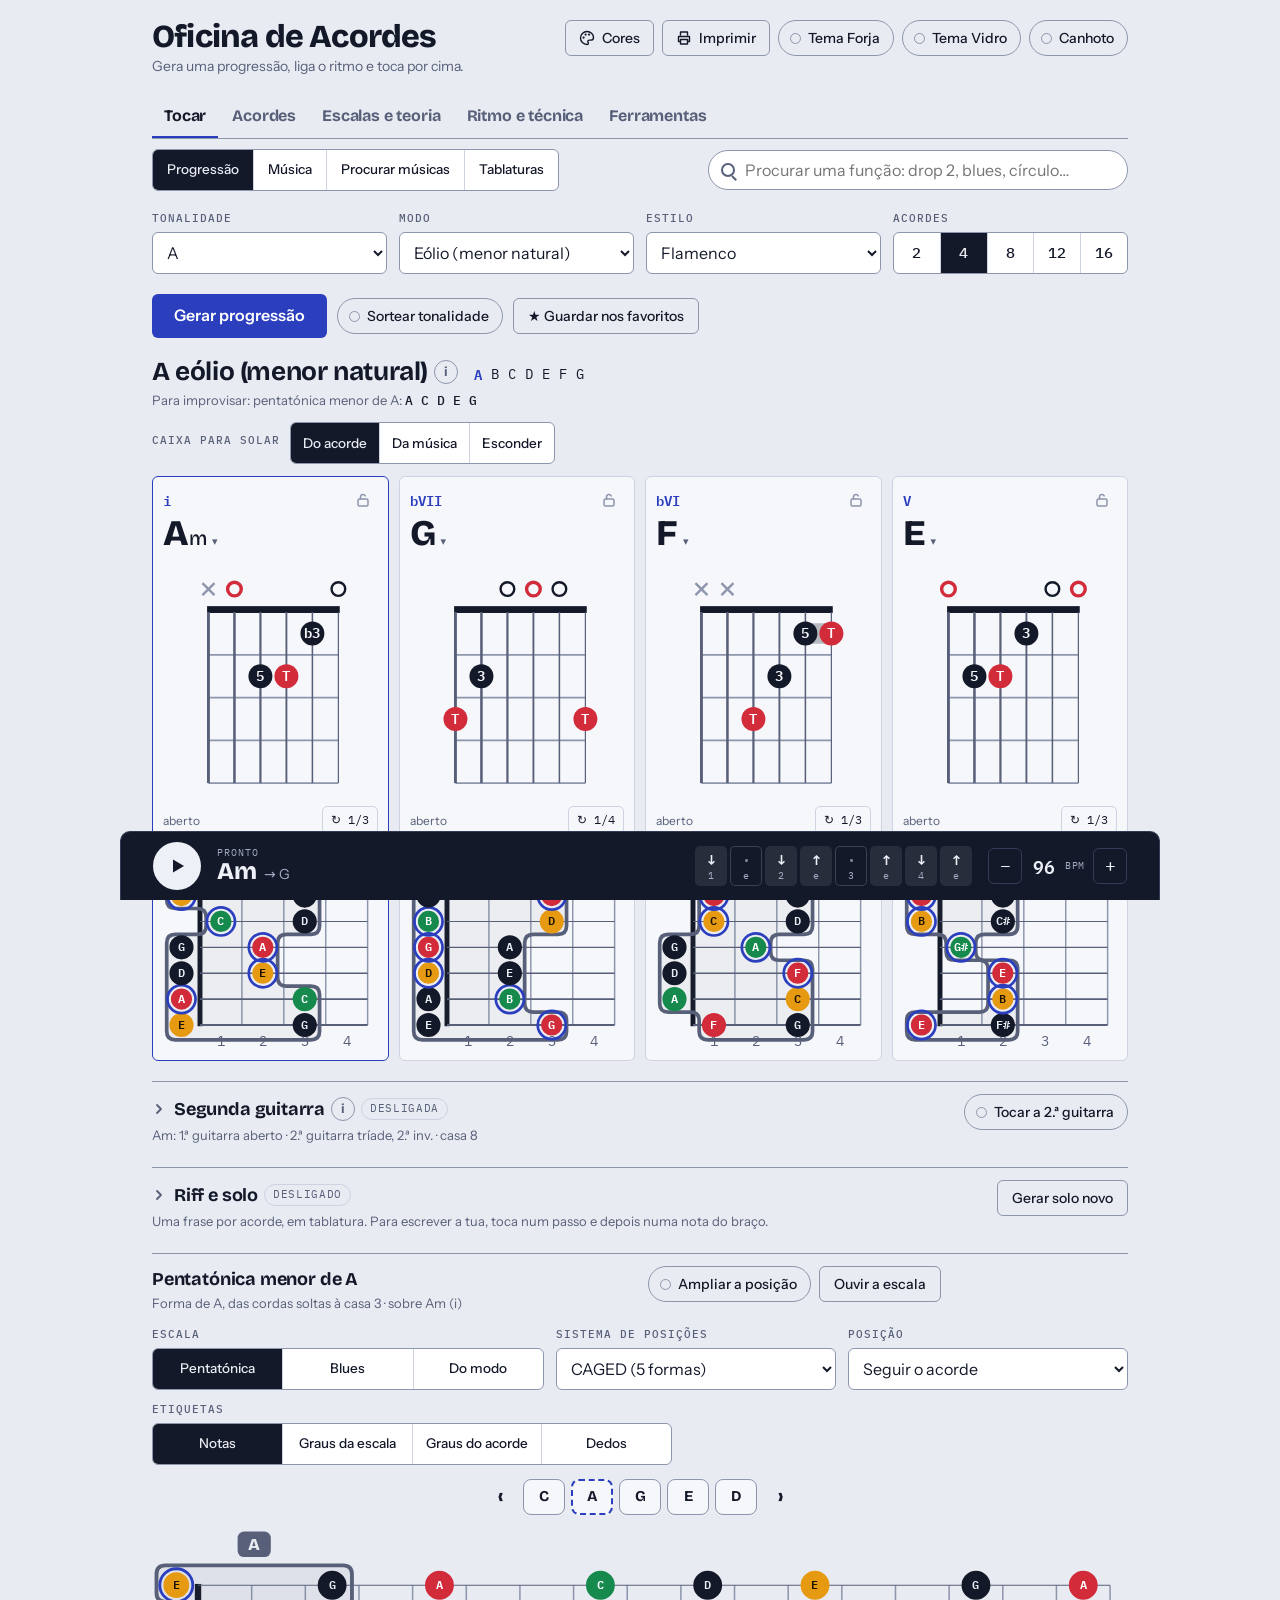
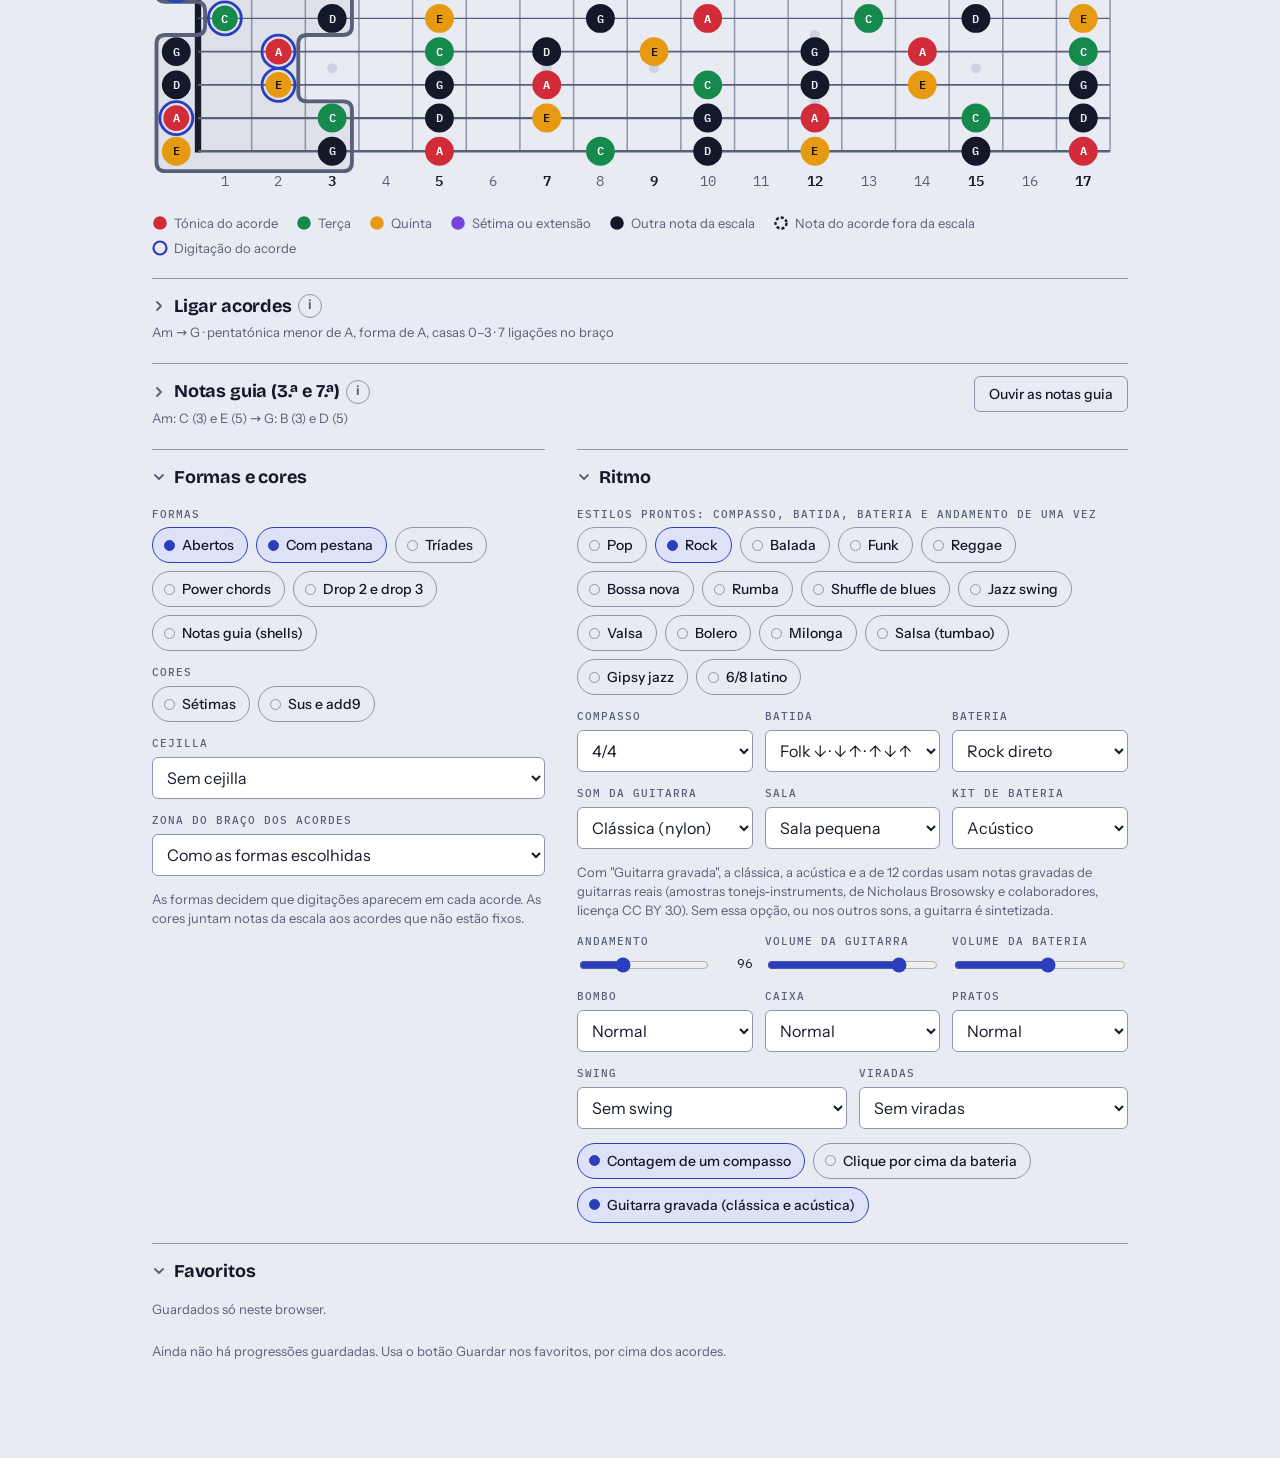
==== commit cf660edd: "Tablaturas (Guitar Pro, MusicXML, texto) com alphaTab local e biblioteca pessoal Co-Authored-By: Cla" ====
--- a/app/src/main/assets/www/index.html
+++ b/app/src/main/assets/www/index.html
@@ -811,6 +811,46 @@
 [data-skin="vidro"] .fpcell{border-radius:8px;background:rgba(15,23,42,.8);border-color:rgba(148,163,184,.18)}
 [data-skin="vidro"] .fpcell.on{color:#fff;box-shadow:0 2px 8px rgba(0,0,0,.4)}
 [data-skin="vidro"] .fpgrid .now{box-shadow:0 0 0 2px #10B981,0 0 12px rgba(16,185,129,.5)}
+/* ---- Outras IAs ---- */
+.aipick{max-width:560px}
+.aiconf{border:1px solid var(--line);border-radius:8px;padding:8px 12px}
+.aiconf summary{cursor:pointer;font-weight:600;font-size:14px;padding:4px 0}
+.aiconf summary small{font-weight:400;color:var(--muted);margin-left:6px}
+.aiconf[open]{display:grid;gap:10px}
+#fd-aikeys{display:grid;gap:10px}
+.aiprov{border:1px solid var(--line);border-radius:8px;margin:0;padding:8px 10px 10px;display:grid;grid-template-columns:repeat(2,minmax(0,1fr));gap:8px 12px;min-width:0}
+.aiprov legend{font-family:var(--f-display);font-weight:700;font-size:15px;padding:0 4px}
+.aiprov .wide{grid-column:1 / -1}
+.aiprov input{width:100%;height:38px;padding:0 10px;border:1px solid var(--line-strong);border-radius:6px;background:var(--surface);color:var(--ink);font-size:15px;font-family:var(--f-mono)}
+.aiprov .note a{color:var(--accent)}
+@media (max-width:520px){.aiprov{grid-template-columns:minmax(0,1fr)}}
+[data-skin="vidro"] .aiconf,[data-skin="vidro"] .aiprov{border-color:rgba(148,163,184,.18);border-radius:12px}
+[data-skin="vidro"] .aiprov input,[data-skin="vidro"] #fd-q{border-radius:10px;background:rgba(15,23,42,.8);border-color:rgba(148,163,184,.2)}
+[data-skin="forja"] .aiconf,[data-skin="forja"] .aiprov{border-radius:12px}
+/* ---- Tablaturas e biblioteca pessoal ---- */
+.tbfile{display:inline-flex;align-items:center;cursor:pointer;text-decoration:none}
+.tbhead{display:flex;justify-content:space-between;align-items:flex-start;gap:10px 16px;flex-wrap:wrap}
+.tbhead > div{min-width:0;flex:1 1 240px}
+.tbtxt{border:1px solid var(--line);border-radius:8px;padding:8px 12px}
+.tbtxt summary{cursor:pointer;font-weight:600;font-size:14px;padding:4px 0}
+.tbtxt[open]{display:grid;gap:10px}
+#tb-txt{width:100%;min-height:150px;font-family:var(--f-mono);font-size:13px;line-height:1.35;padding:10px 12px;border:1px solid var(--line-strong);border-radius:6px;background:var(--surface);color:var(--ink);resize:vertical;white-space:pre;overflow-x:auto}
+#tb-tname{height:38px;padding:0 10px;border:1px solid var(--line-strong);border-radius:6px;background:var(--surface);color:var(--ink);font-size:15px}
+.tbpaper{background:#fff;color:#111;border-radius:10px;padding:8px 4px;overflow-x:auto;min-height:120px;box-shadow:0 1px 0 rgba(0,0,0,.04),0 6px 20px rgba(0,0,0,.08)}
+#tb-at{min-width:0}
+.at-cursor-bar{background:rgba(43,63,190,.10)}
+.at-selection div{background:rgba(43,63,190,.18)}
+.at-cursor-beat{background:#2B3FBE;width:3px}
+.at-highlight *{fill:#2B3FBE;stroke:#2B3FBE}
+.lib li.libmine{display:flex;gap:4px;align-items:stretch}
+.lib li.libmine > button:first-child{flex:1;min-width:0}
+.lib .libdel{width:auto;min-width:40px;flex:none;display:grid;place-items:center;font-size:18px;color:var(--muted);padding:0 8px}
+.lib .libdel.warn{color:var(--pulse);border-color:var(--pulse);font-size:13px;font-weight:600}
+.lib .libempty{grid-column:1 / -1}
+[data-skin="vidro"] .tbtxt{border-color:rgba(148,163,184,.18);border-radius:12px}
+[data-skin="vidro"] .tbpaper{border-radius:14px;box-shadow:0 8px 24px rgba(0,0,0,.35)}
+[data-skin="vidro"] .lib button{border-radius:12px;background:linear-gradient(145deg,#1E293B,#0F172A);border-color:rgba(148,163,184,.14)}
+[data-skin="forja"] .tbpaper{border-radius:14px}
 /* ---- Fingerpicking ---- */
 .fpgridwrap{overflow-x:auto;min-width:0}
 .fpgrid{display:grid;gap:3px;min-width:min-content;align-items:center}
@@ -953,6 +993,7 @@
         <button type="button" id="tab-prog" data-v="prog" data-g="tocar">Progressão</button>
         <button type="button" id="tab-song" data-v="song" data-g="tocar">Música</button>
         <button type="button" id="tab-find" data-v="find" data-g="tocar">Procurar músicas</button>
+        <button type="button" id="tab-tb" data-v="tb" data-g="tocar">Tablaturas</button>
         <button type="button" id="tab-dic" data-v="dic" data-g="acordes">Dicionário</button>
         <button type="button" id="tab-tri" data-v="tri" data-g="acordes">Tríades</button>
         <button type="button" id="tab-arp" data-v="arp" data-g="acordes">Arpejos</button>
@@ -1344,25 +1385,40 @@
   <div class="view train" id="view-find" hidden>
     <div class="trainhead"><h2>Procurar músicas</h2><p class="note">Encontra a música que queres aprender e abre-a no separador Música: folha de acordes, diagramas, caixas para solar, ritmo e batida.</p></div>
     <section class="panel full" aria-labelledby="h-fd-ask">
-      <h3 id="h-fd-ask">Perguntar ao Claude</h3>
+      <h3 id="h-fd-ask">Perguntar à IA</h3>
       <div class="field"><label for="fd-q">Música e artista</label><input type="text" id="fd-q" maxlength="120" placeholder="ex.: Stand by Me, Ben E. King" autocomplete="off"></div>
       <div class="actions">
         <button type="button" class="primary" id="fd-ask">Procurar os acordes</button>
         <button type="button" class="ghost sm" id="fd-stop" hidden>Parar</button>
         <a class="ghost sm" id="fd-ug" target="_blank" rel="noopener noreferrer" href="https://www.ultimate-guitar.com/">Ultimate Guitar ↗</a>
         <a class="ghost sm" id="fd-cc" target="_blank" rel="noopener noreferrer" href="https://www.cifraclub.com.br/">Cifra Club ↗</a>
+        <a class="ghost sm" id="fd-ss" target="_blank" rel="noopener noreferrer" href="https://www.songsterr.com/">Songsterr ↗</a>
+        <a class="ghost sm" id="fd-ch" target="_blank" rel="noopener noreferrer" href="https://chordify.net/">Chordify ↗</a>
+        <a class="ghost sm" id="fd-yt" target="_blank" rel="noopener noreferrer" href="https://www.youtube.com/">Aulas no YouTube ↗</a>
       </div>
+      <div class="field aipick"><label for="fd-ai">IA a usar</label><select id="fd-ai">
+        <option value="auto">Automático (Claude; se faltar, a 1.ª IA com chave)</option>
+        <option value="claude">Só o Claude</option>
+        <option value="qwen">Qwen (Alibaba)</option>
+        <option value="deepseek">DeepSeek</option>
+        <option value="kimi">Kimi (Moonshot)</option>
+      </select></div>
+      <details class="aiconf" id="fd-aiconf"><summary>Chaves e modelos de Qwen, DeepSeek e Kimi <small id="fd-aisum"></small></summary>
+        <p class="note">Fora do claude.ai (a HTML aberta no PC ou a app Android) o Claude não está disponível. Com a chave de API de uma destas IAs, a procura funciona na mesma. As chaves ficam guardadas só neste dispositivo: não entram nas cópias de segurança nem na sincronização. Cada pesquisa é cobrada na tua conta dessa IA.</p>
+        <div id="fd-aikeys"></div>
+      </details>
       <p class="songmsg ok" id="fd-status" role="status"></p>
       <div id="fd-result"></div>
-      <p class="note">Os acordes vêm do conhecimento do Claude, sem letra. Podem ter erros ou ser uma versão simplificada: confirma de ouvido. Cada pesquisa gasta um pouco da tua utilização do Claude; na primeira vez, a página pede autorização. Os botões dos sites abrem a pesquisa noutra janela.</p>
+      <p class="note">Os acordes vêm do conhecimento da IA, sem letra. Podem ter erros ou ser uma versão simplificada: confirma de ouvido. Com o Claude, cada pesquisa gasta um pouco da tua utilização e, na primeira vez, a página pede autorização. Os botões dos sites abrem a pesquisa noutra janela.</p>
     </section>
     <section class="panel full" aria-labelledby="h-fd-paste">
       <h3 id="h-fd-paste">Colar uma cifra</h3>
-      <p class="note">Copia a cifra de um site (com letra ou sem ela) e cola aqui. A app fica só com os acordes e as secções ([Verso], Refrão:, Intro…), um compasso por acorde, e lê a cejilla e o tom se a cifra os indicar.</p>
+      <p class="note">Copia a cifra de um site (com letra ou sem ela) e cola aqui. A app fica só com os acordes e as secções ([Verso], Refrão:, Intro…), um compasso por acorde, e lê a cejilla e o tom se a cifra os indicar. "Adicionar à biblioteca" guarda-a em Biblioteca › As minhas, sem a letra.</p>
       <textarea id="fd-paste" spellcheck="false" autocomplete="off" rows="6" placeholder="[Intro]&#10;Am  G  F  E&#10;&#10;[Verso]&#10;Am        G&#10;(a letra pode ficar, é ignorada)"></textarea>
       <div class="actions">
         <input type="text" id="fd-pname" maxlength="60" placeholder="Nome da música" aria-label="Nome da música">
         <button type="button" class="primary" id="fd-conv">Converter e abrir na Música</button>
+        <button type="button" class="ghost sm" id="fd-add">Adicionar à biblioteca</button>
       </div>
       <p class="songmsg ok" id="fd-pmsg" role="status"></p>
     </section>
@@ -1470,6 +1526,51 @@
     </section>
   </div>
 
+  <div class="view train" id="view-tb" hidden>
+    <div class="trainhead"><h2>Tablaturas</h2><p class="note">Abre um ficheiro Guitar Pro (do Songsterr, do Ultimate Guitar ou de outro site) ou cola uma tablatura em texto. A app desenha-a e toca-a com um cursor, mais devagar se quiseres, e repete o trecho que escolheres.</p></div>
+    <section class="panel full" aria-labelledby="h-tb-open">
+      <h3 id="h-tb-open">Abrir uma tablatura</h3>
+      <div class="actions">
+        <label class="primary tbfile" for="tb-file" tabindex="0" role="button">Abrir ficheiro Guitar Pro…</label>
+        <input type="file" id="tb-file" accept=".gp,.gp3,.gp4,.gp5,.gpx,.gp7,.gp8,.musicxml,.mxl,.xml" hidden>
+        <button type="button" class="ghost sm" id="tb-demo">Exemplo</button>
+        <a class="ghost sm" id="tb-ss" target="_blank" rel="noopener noreferrer" href="https://www.songsterr.com/">Songsterr ↗</a>
+        <a class="ghost sm" id="tb-ug" target="_blank" rel="noopener noreferrer" href="https://www.ultimate-guitar.com/">Ultimate Guitar ↗</a>
+      </div>
+      <p class="note">Lê Guitar Pro 3 a 8 (.gp3, .gp4, .gp5, .gpx, .gp) e MusicXML. No Songsterr, o ficheiro Guitar Pro descarrega-se na página da tablatura (precisa da conta Plus); no Ultimate Guitar, nas tablaturas do tipo "Guitar Pro". Os botões dos sites procuram a música escrita em Procurar músicas.</p>
+      <details class="tbtxt" id="tb-txtbox">
+        <summary>Colar uma tablatura em texto</summary>
+        <textarea id="tb-txt" spellcheck="false" autocomplete="off" rows="8" placeholder="e|-----------------5-8-|&#10;B|-------------5-8-----|&#10;G|---------5-7---------|&#10;D|-----5-7-------------|&#10;A|-5-7-----------------|&#10;E|---------------------|"></textarea>
+        <div class="actions">
+          <input type="text" id="tb-tname" maxlength="60" placeholder="Nome da música" aria-label="Nome da tablatura">
+          <button type="button" class="primary" id="tb-txtgo">Mostrar e ouvir</button>
+        </div>
+        <p class="songmsg ok" id="tb-txtmsg" role="status"></p>
+        <p class="note">Lê blocos de seis linhas (e B G D A E, ou outra afinação escrita à esquerda), com números de casa, h e p (ligados), / e \ (slides), b (bends, como 7b9), ~ (vibrato) e x (notas abafadas). A letra e as outras linhas são ignoradas. O texto não diz o ritmo: a app deduz as durações pelo espaçamento, por isso confirma de ouvido com a gravação.</p>
+      </details>
+    </section>
+    <section class="panel full" id="tb-player" aria-labelledby="h-tb-play" hidden>
+      <div class="tbhead"><div><h3 id="h-tb-play">Tablatura</h3><p class="note" id="tb-meta"></p></div>
+        <button type="button" class="ghost sm" id="tb-save">Guardar na biblioteca</button></div>
+      <div class="ctl">
+        <div class="field"><label for="tb-track">Instrumento</label><select id="tb-track"></select></div>
+        <div class="field"><span class="lbl" id="tb-vw-lbl">Mostrar</span>
+          <div class="seg txt" id="tb-vw" role="group" aria-labelledby="tb-vw-lbl"><button type="button" data-v="tab">Tablatura</button><button type="button" data-v="mix">Tab e pauta</button><button type="button" data-v="score">Pauta</button></div></div>
+        <div class="field"><label for="tb-speed">Andamento</label><div class="slider"><input type="range" id="tb-speed" min="25" max="150" step="5"><output id="tb-speed-out" for="tb-speed"></output></div></div>
+      </div>
+      <div class="actions">
+        <button type="button" class="primary" id="tb-play">Tocar</button>
+        <button type="button" class="ghost sm" id="tb-stop">Do início</button>
+        <button type="button" class="chip" id="tb-loop" aria-pressed="false">Repetir</button>
+        <button type="button" class="chip" id="tb-metro" aria-pressed="false">Metrónomo</button>
+        <button type="button" class="chip" id="tb-count" aria-pressed="false">Contagem antes</button>
+      </div>
+      <p class="songmsg ok" id="tb-msg" role="status"></p>
+      <p class="hint">Toca num compasso para começar daí. Para treinar um trecho, arrasta por cima das notas para o selecionar e liga "Repetir".</p>
+      <div class="tbpaper"><div id="tb-at"></div></div>
+    </section>
+  </div>
+
   <div class="view train" id="view-dic" hidden>
     <div class="trainhead"><h2 id="dic-title"></h2><p class="note" id="dic-sub"></p></div>
     <div class="ctl">
@@ -2799,7 +2900,7 @@
     suave:{name:'Suave', sw:['#E8838C','#7FC8A0','#F2C97A','#B7A3EC']}
   };
   const GRPS = [[0,1,2],[1,2,3],[2,3,4],[3,4,5]], GRPN = ['E A D','A D G','D G B','G B e'];
-  const VIEWS = ['prog','song','find','dic','ex','fla','tri','arp','met','tun','log','cof','nbr','tec','ref','fp','md'];
+  const VIEWS = ['prog','song','find','tb','dic','ex','fla','tri','arp','met','tun','log','cof','nbr','tec','ref','fp','md'];
   // Tipos de acorde do dicionário, pela ordem em que aparecem.
   const DQ = {
     maj:{name:'Maior', sfx:''}, min:{name:'Menor', sfx:'m'}, '7':{name:'Sétima (dominante)', sfx:'7'}, maj7:{name:'Sétima maior', sfx:'maj7'},
@@ -2931,11 +3032,14 @@
     '5':[['pmin','os power chords pedem pentatónica menor'],['bmin','com a nota azul'],['pmaj','se a música for em tom maior']]
   };
   // Menus agrupados
-  const NAVG = {tocar:['prog','song','find'], acordes:['dic','tri','arp'], escalas:['ex','md','cof','nbr','ref'], ritmo:['fp','tec','met','fla'], ferr:['tun','log']};
-  const VIEWNAME = {prog:'Tocar › Progressão', song:'Tocar › Música', find:'Tocar › Procurar músicas', dic:'Acordes › Dicionário', tri:'Acordes › Tríades', arp:'Acordes › Arpejos',
+  const NAVG = {tocar:['prog','song','find','tb'], acordes:['dic','tri','arp'], escalas:['ex','md','cof','nbr','ref'], ritmo:['fp','tec','met','fla'], ferr:['tun','log']};
+  const VIEWNAME = {prog:'Tocar › Progressão', song:'Tocar › Música', find:'Tocar › Procurar músicas', tb:'Tocar › Tablaturas', dic:'Acordes › Dicionário', tri:'Acordes › Tríades', arp:'Acordes › Arpejos',
     ex:'Escalas › Escalas e modos', cof:'Escalas › Círculo de quintas', nbr:'Escalas › Notas no braço', ref:'Escalas › Folha de referência', md:'Escalas › Modos', tec:'Ritmo › Técnica', fp:'Ritmo › Fingerpicking', met:'Ritmo › Metrónomo', fla:'Ritmo › Flamenco', tun:'Ferramentas › Afinador', log:'Ferramentas › Registo'};
   // Índice de tudo o que a app faz: [título, vista, elemento, palavras-chave]
   const FINDER = [
+    ['Abrir tablatura Guitar Pro (Songsterr, Ultimate Guitar)','tb','#h-tb-open','tablatura tab guitar pro gp gp5 gpx songsterr ultimate guitar musicxml abrir ficheiro'],
+    ['Colar tablatura em texto e ouvir','tb','#tb-txtbox','tablatura tab texto colar ascii ouvir riff solo'],
+    ['Adicionar cifra à biblioteca','find','#h-fd-paste','cifra colar biblioteca guardar adicionar minhas músicas'],
     ['Gerar uma progressão de acordes','prog','#gen','progressão gerar tonalidade modo estilo'],
     ['Forma do blues: 12, 8, quick change, jazz, slow','prog','#style','blues 12 compassos quick change turnaround jazz blues 8 slow'],
     ['Segunda guitarra','prog','#h-g2','dueto duas guitarras segunda'],
@@ -2998,6 +3102,7 @@
     tec:{kind:'perm', perm:0, leg:0, pat:0, ch:'Am', fret:5, sub:4, tempo:60, loop:true, accel:false, shift:false},
     goals:{hours:10, days:5, note:'', rec:{}},
     md:{fam:'greek', mode:'ion', root:0, sys:'4', shape:-1, lab:'deg', tempo:90, drone:false, donly:false, loop:true, cv:'par', ord:'deg'},
+    tb:{speed:100, vw:'tab', loop:false, metro:false, count:false},
     fp:{pat:'travis3', prog:'C Am F G', bars:1, tempo:70, loop:true, click:true, accel:false, custom:{m:'4/4', per:2, steps:['B','2','A','3','B','2','A','3']}},
     ref:{size:'dm90', or:'l', cw:90, ch:40, key:0, theme:'light', margin:10, bleed:0, title:'Guitarra · folha de referência', fmt:'pdf', dpi:200, items:['notes','chords','formula','cof','keys','diat','prog','pent','major','scales','int','caged']},
     print:{items:[], fmt:'html', paper:'a4', orient:'p', margin:'n', color:'color', size:'m', lab:'int', blank:'1', title:'Oficina de Acordes', name:'', date:true, pages:true, help:true, brk:false},
@@ -3111,6 +3216,8 @@
     const MV = s.md && typeof s.md === 'object' ? s.md : {};
     s.md = {mode:typeof MV.mode === 'string' ? MV.mode.slice(0, 12) : 'ion', root:clamp(MV.root|0, 0, 11), sys:['4','3','caged'].includes(MV.sys) ? MV.sys : '4', shape:MV.shape === undefined ? -1 : clamp(MV.shape|0, -1, 7),
       lab:MV.lab === 'note' ? 'note' : 'deg', tempo:clamp(Math.round(+MV.tempo) || 90, 40, 200), drone:!!MV.drone, donly:!!MV.donly, loop:MV.loop !== false, cv:MV.cv === 'rel' ? 'rel' : 'par', ord:MV.ord === 'bright' ? 'bright' : 'deg'};
+    const TBV = s.tb && typeof s.tb === 'object' ? s.tb : {};
+    s.tb = {speed:clamp(Math.round(+TBV.speed) || 100, 25, 150), vw:['tab','mix','score'].includes(TBV.vw) ? TBV.vw : 'tab', loop:!!TBV.loop, metro:!!TBV.metro, count:!!TBV.count};
     const FPV = s.fp && typeof s.fp === 'object' ? s.fp : {}, FC = FPV.custom && typeof FPV.custom === 'object' ? FPV.custom : {};
     const fcm = ['4/4','3/4','6/8'].includes(FC.m) ? FC.m : '4/4', fcp = FC.m === '6/8' ? 3 : [2,4].includes(+FC.per) ? +FC.per : 2, fcn = ({'4/4':4,'3/4':3,'6/8':2})[fcm] * fcp;
     s.fp = {pat:typeof FPV.pat === 'string' ? FPV.pat.slice(0, 20) : 'travis3', prog:typeof FPV.prog === 'string' ? FPV.prog.slice(0, 60) : 'C Am F G', bars:[1,2,4].includes(+FPV.bars) ? +FPV.bars : 1,
@@ -3667,13 +3774,94 @@
     });
     return out.trim();
   }
+  // ---- Outras IAs (Qwen, DeepSeek, Kimi) quando o Claude não está disponível ----
+  // As chaves ficam só neste dispositivo (localStorage 'oa-ai'), fora do estado S: não entram nas cópias nem na sincronização.
+  const AIP = {
+    qwen:{name:'Qwen', url:'https://dashscope-intl.aliyuncs.com/compatible-mode/v1', model:'qwen-plus', keys:'https://modelstudio.console.alibabacloud.com/', hint:'Alibaba Cloud Model Studio. Se a consola te der um endereço próprio (…maas.aliyuncs.com/compatible-mode/v1), cola-o aqui.'},
+    deepseek:{name:'DeepSeek', url:'https://api.deepseek.com', model:'deepseek-flash', keys:'https://platform.deepseek.com/api_keys', hint:'Modelos: deepseek-flash (rápido e barato) ou deepseek-v4-pro.'},
+    kimi:{name:'Kimi', url:'https://api.moonshot.ai/v1', model:'kimi-k3', keys:'https://platform.moonshot.ai/console/api-keys', hint:'Moonshot AI. Para contas da China, o endereço é https://api.moonshot.cn/v1. O kimi-k3 pensa antes de responder: pode demorar mais.'}
+  };
+  const AIK = 'oa-ai';
+  function aiCfg(){
+    let c = {}; try { c = JSON.parse(localStorage.getItem(AIK) || '{}') || {}; } catch (e) {}
+    if (!['auto','claude'].concat(Object.keys(AIP)).includes(c.pick)) c.pick = 'auto';
+    for (const k in AIP) c[k] = Object.assign({key:'', model:AIP[k].model, url:AIP[k].url}, c[k] || {});
+    return c;
+  }
+  function aiSave(c){ try { localStorage.setItem(AIK, JSON.stringify(c)); } catch (e) {} }
+  const aiErr = code => { const e = new Error(code); e.code = code; return e; };
+  // Na APK, o pedido sai pelo Android (sem limites de CORS); no browser, com fetch.
+  async function aiPost(url, headers, body, signal){
+    if (window.OficinaNet) return window.OficinaNet.post(url, headers, body, signal);
+    const r = await fetch(url, {method:'POST', headers, body, signal});
+    return {status:r.status, text:await r.text()};
+  }
+  function aiJson(txt){
+    const s = String(txt || '').replace(/```(?:json)?/gi, ''), a = s.indexOf('{'), b = s.lastIndexOf('}');
+    if (a < 0 || b <= a) throw aiErr('invalid_json');
+    try { return JSON.parse(s.slice(a, b + 1)); } catch (e) { throw aiErr('invalid_json'); }
+  }
+  async function aiAsk(p, prompt, signal){
+    const c = aiCfg()[p], base = String(c.url || AIP[p].url).trim().replace(/\/+$/, '');
+    const url = /\/chat\/completions$/.test(base) ? base : base + '/chat/completions';
+    const body = JSON.stringify({model:c.model || AIP[p].model, stream:false, messages:[
+      {role:'system', content:'Responde só com um objeto JSON válido, sem texto antes nem depois e sem blocos de código.'},
+      {role:'user', content:prompt}]});
+    let r;
+    try { r = await aiPost(url, {'Content-Type':'application/json', 'Authorization':'Bearer ' + c.key}, body, signal); }
+    catch (e) { throw aiErr(e && e.name === 'AbortError' ? 'cancelled' : 'network'); }
+    if (r.status === 401 || r.status === 403) throw aiErr('auth');
+    if (r.status === 402) throw aiErr('billing');
+    if (r.status === 429) throw aiErr('rate_limited');
+    if (r.status === 404) throw aiErr('model');
+    if (r.status >= 400 || r.status < 200){ const e = aiErr('http'); e.status = r.status; throw e; }
+    let j; try { j = JSON.parse(r.text); } catch (e) { throw aiErr('invalid_json'); }
+    const m = j && j.choices && j.choices[0] && j.choices[0].message;
+    return aiJson(m && m.content);
+  }
+  function aiSummary(){
+    const c = aiCfg(), on = Object.keys(AIP).filter(k => c[k].key).map(k => AIP[k].name);
+    $('#fd-aisum').textContent = on.length ? `com chave: ${on.join(', ')}` : 'nenhuma chave';
+  }
+  function renderAi(){
+    const c = aiCfg();
+    $('#fd-ai').value = c.pick;
+    $('#fd-aikeys').innerHTML = Object.entries(AIP).map(([k, p]) => `<fieldset class="aiprov"><legend>${p.name}</legend>
+      <div class="field"><label for="ai-${k}-key">Chave da API</label><input type="password" id="ai-${k}-key" data-p="${k}" data-f="key" autocomplete="off" spellcheck="false" placeholder="sk-…"></div>
+      <div class="field"><label for="ai-${k}-model">Modelo</label><input type="text" id="ai-${k}-model" data-p="${k}" data-f="model" autocomplete="off" spellcheck="false"></div>
+      <div class="field wide"><label for="ai-${k}-url">Endereço da API</label><input type="url" id="ai-${k}-url" data-p="${k}" data-f="url" autocomplete="off" spellcheck="false"></div>
+      <p class="note wide">${esc(p.hint)} <a href="${p.keys}" target="_blank" rel="noopener noreferrer">Criar ou ver a chave ↗</a></p></fieldset>`).join('');
+    for (const k in AIP) ['key','model','url'].forEach(f => { $(`#ai-${k}-${f}`).value = c[k][f]; });
+    aiSummary();
+  }
+  function wireAi(){
+    renderAi();
+    $('#fd-ai').addEventListener('change', e => { const c = aiCfg(); c.pick = e.target.value; aiSave(c); });
+    $('#fd-aikeys').addEventListener('input', e => {
+      const t = e.target, p = t.dataset && t.dataset.p, f = t.dataset && t.dataset.f; if (!p || !f) return;
+      const c = aiCfg(); c[p][f] = t.value.trim(); aiSave(c); aiSummary();
+    });
+    $('#fd-aikeys').addEventListener('change', e => {
+      const t = e.target, p = t.dataset && t.dataset.p, f = t.dataset && t.dataset.f; if (!p || f === 'key' || t.value.trim()) return;
+      const c = aiCfg(); c[p][f] = AIP[p][f]; aiSave(c); t.value = AIP[p][f];
+    });
+  }
   let fdCtl = null, fdLast = null;
   async function askSong(){
     const q = $('#fd-q').value.trim(); if (!q) { $('#fd-status').textContent = 'Escreve o nome da música e, se puderes, o artista.'; return; }
-    let sample = null; try { sample = window.claude && window.claude.use ? await window.claude.use('sample') : null; } catch (e) {}
-    if (!sample){ $('#fd-status').textContent = 'Perguntar ao Claude não está disponível nesta vista. Usa os sites, a cifra colada ou a biblioteca.'; return; }
+    const aic = aiCfg(); let sample = null, prov = null;
+    if (aic.pick === 'auto' || aic.pick === 'claude'){ try { sample = window.claude && window.claude.use ? await window.claude.use('sample') : null; } catch (e) {} }
+    if (!sample && aic.pick !== 'claude') prov = aic.pick === 'auto' ? (Object.keys(AIP).find(k => aic[k].key) || null) : aic.pick;
+    $('#fd-status').className = 'songmsg';
+    if (!sample && !prov){
+      $('#fd-status').textContent = aic.pick === 'claude' ? 'O Claude não está disponível aqui. Escolhe Qwen, DeepSeek ou Kimi em "IA a usar" e põe a chave em baixo.'
+        : 'O Claude não está disponível aqui. Para procurar com Qwen, DeepSeek ou Kimi, põe a chave de uma delas em baixo. Também podes usar os sites, a cifra colada ou a biblioteca.';
+      $('#fd-aiconf').open = true; return;
+    }
+    if (prov && !aic[prov].key){ $('#fd-status').textContent = `Falta a chave de API do ${AIP[prov].name}. Põe-na em baixo.`; $('#fd-aiconf').open = true; return; }
+    const who = sample ? 'Claude' : AIP[prov].name;
     fdCtl = new AbortController(); $('#fd-ask').disabled = true; $('#fd-stop').hidden = false; $('#fd-result').innerHTML = '';
-    $('#fd-status').className = 'songmsg ok'; $('#fd-status').textContent = 'A procurar… pode demorar uns segundos.';
+    $('#fd-status').className = 'songmsg ok'; $('#fd-status').textContent = `A procurar com ${who}… pode demorar uns segundos.`;
     const prompt = `És professor de guitarra. A pessoa quer aprender a tocar: "${q.replace(/"/g, "'")}".
 Responde só com um objeto JSON, sem letra da música (nunca incluas versos da letra), neste formato:
 {"found":true,"title":"","artist":"","key":"Am","tempo":96,"meter":"4/4","capo":0,"strum":"D.DU.UDU","feel":"descrição curta do ritmo e de como tocar, em português de Portugal","sections":[{"name":"Intro","bars":["Am","G","F","E"],"repeat":1}],"confidence":"alta","notes":"avisos curtos em português de Portugal"}
@@ -3686,7 +3874,7 @@
 - confidence: "alta", "média" ou "baixa" conforme tens a certeza dos acordes.
 - Se não conheces a música, responde {"found":false,"notes":"explicação curta"}.`;
     try {
-      const r = await sample.json(prompt, {signal:fdCtl.signal});
+      const r = sample ? await sample.json(prompt, {signal:fdCtl.signal}) : await aiAsk(prov, prompt, fdCtl.signal);
       if (!r || r.found === false || !Array.isArray(r.sections)){ $('#fd-status').textContent = (r && r.notes) ? String(r.notes) : 'Não encontrei essa música. Tenta escrever também o artista, ou usa os sites.'; return; }
       const text = sectionsToText(r.sections), chk = TH.parseSong(text, 4);
       if (!chk.chords.length){ $('#fd-status').textContent = 'A resposta não trazia acordes que a app consiga ler. Tenta outra vez.'; return; }
@@ -3694,7 +3882,7 @@
       const pat = String(r.strum || '').toUpperCase().replace(/[^DU.X]/g, '');
       $('#fd-status').textContent = '';
       $('#fd-result').innerHTML = `<article class="fdcard"><h4>${esc(r.title || q)}</h4>
-        <div class="fdmeta">${r.artist ? `<span>${esc(r.artist)}</span>` : ''}<span>Tom <b>${esc(r.key || '?')}</b></span><span><b>${esc(r.tempo || '?')}</b> BPM</span><span>Compasso <b>${esc(r.meter || '4/4')}</b></span>${+r.capo ? `<span>Cejilla na casa <b>${+r.capo}</b></span>` : ''}<span>Confiança <b>${esc(r.confidence || '?')}</b></span></div>
+        <div class="fdmeta">${r.artist ? `<span>${esc(r.artist)}</span>` : ''}<span>Tom <b>${esc(r.key || '?')}</b></span><span><b>${esc(r.tempo || '?')}</b> BPM</span><span>Compasso <b>${esc(r.meter || '4/4')}</b></span>${+r.capo ? `<span>Cejilla na casa <b>${+r.capo}</b></span>` : ''}<span>Confiança <b>${esc(r.confidence || '?')}</b></span><span>Fonte <b>${esc(who)}</b></span></div>
         ${pat ? `<div class="pat" aria-label="Batida">${[...pat].map(c => `<span class="${c === '.' ? 'rest' : ''}">${{D:'↓', U:'↑', '.':'·', X:'×'}[c]}</span>`).join('')}</div>` : ''}
         ${r.feel ? `<p class="note">${esc(r.feel)}</p>` : ''}
         <pre class="fdsheet">${esc(text)}</pre>
@@ -3706,7 +3894,14 @@
       $('#fd-status').className = 'songmsg';
       $('#fd-status').textContent = c === 'cancelled' ? 'Pesquisa parada.' : c === 'not_granted' ? 'A página não tem autorização para perguntar ao Claude. Usa os sites, a cifra colada ou a biblioteca.'
         : c === 'rate_limited' ? 'Muitos pedidos seguidos; tenta daqui a pouco.' : c === 'invalid_json' ? 'A resposta veio num formato que a app não percebeu. Tenta outra vez.'
-        : c === 'refused' ? 'O Claude não respondeu a este pedido.' : 'Não foi possível procurar agora. Tenta outra vez.';
+        : c === 'refused' ? 'O Claude não respondeu a este pedido.'
+        : c === 'auth' ? `A chave de API do ${who} foi recusada. Confirma-a em "Chaves e modelos".`
+        : c === 'billing' ? `A conta do ${who} não tem saldo. Carrega a conta ou escolhe outra IA.`
+        : c === 'model' ? `O ${who} não encontrou o modelo ou o endereço. Confirma-os em "Chaves e modelos".`
+        : c === 'http' ? `O ${who} respondeu com o erro ${e.status}. Tenta outra vez ou escolhe outra IA.`
+        : c === 'network' ? (window.OficinaNet ? `Não foi possível chegar ao ${who}. Confirma a ligação à internet.`
+            : `O pedido ao ${who} não passou: ou não há internet, ou este browser bloqueia o acesso direto a esta IA. Na app Android funciona sempre; no PC, experimenta outra das IAs.`)
+        : 'Não foi possível procurar agora. Tenta outra vez.';
     } finally { $('#fd-ask').disabled = false; $('#fd-stop').hidden = true; fdCtl = null; }
   }
   // Cifra colada: tira a letra e fica com os acordes, as secções, a cejilla e o tom.
@@ -3736,7 +3931,7 @@
   ];
   function renderLib(){
     const f = ($('#fd-filter').value || '').toLowerCase().normalize('NFD').replace(/[̀-ͯ]/g, '');
-    let o = '';
+    let o = libMineHtml(f);
     LIBG.forEach(([g, name, how]) => {
       const items = LIB.map((x, i) => ({x, i})).filter(({x}) => (x.g || '') === g && (!f || (x.t + ' ' + x.a).toLowerCase().normalize('NFD').replace(/[̀-ͯ]/g, '').includes(f)));
       if (!items.length) return;
@@ -3748,22 +3943,324 @@
     const q = encodeURIComponent($('#fd-q').value.trim());
     $('#fd-ug').href = q ? `https://www.ultimate-guitar.com/search.php?search_type=title&value=${q}` : 'https://www.ultimate-guitar.com/';
     $('#fd-cc').href = q ? `https://www.google.com/search?q=${encodeURIComponent($('#fd-q').value.trim() + ' cifra site:cifraclub.com.br')}` : 'https://www.cifraclub.com.br/';
+    $('#fd-ss').href = q ? `https://www.google.com/search?q=${encodeURIComponent($('#fd-q').value.trim() + ' site:songsterr.com')}` : 'https://www.songsterr.com/';
+    $('#fd-ch').href = q ? `https://www.google.com/search?q=${encodeURIComponent($('#fd-q').value.trim() + ' site:chordify.net')}` : 'https://chordify.net/';
+    $('#fd-yt').href = q ? `https://www.youtube.com/results?search_query=${encodeURIComponent($('#fd-q').value.trim() + ' aula guitarra')}` : 'https://www.youtube.com/';
     renderLib();
   }
   function wireFind(){
     $('#fd-q').addEventListener('input', renderFind);
     $('#fd-q').addEventListener('keydown', e => { if (e.key === 'Enter') askSong(); });
+    wireAi();
     $('#fd-ask').addEventListener('click', askSong);
     $('#fd-stop').addEventListener('click', () => { if (fdCtl) fdCtl.abort(); });
     $('#fd-result').addEventListener('click', e => { if (e.target.closest('#fd-open') && fdLast) loadSongData(fdLast); });
     $('#fd-filter').addEventListener('input', renderLib);
-    $('#fd-lib').addEventListener('click', e => { const b = e.target.closest('button'); if (!b) return; const x = LIB[+b.dataset.i];
+    $('#fd-lib').addEventListener('click', e => { const b = e.target.closest('button'); if (!b) return; if (b.dataset.mine || b.dataset.del){ libMine(b); return; } const x = LIB[+b.dataset.i];
       loadSongData({name:x.t + ' — ' + x.a, text:x.s, key:x.k, tempo:x.bpm, meter:x.m, pat:x.p, capo:x.c || 0, feel:x.n ? 'Melodia tradicional. Acompanhamento simples proposto pela app (tónica, quarta e quinta): confirma-o a cantar.' : 'Versão simplificada da biblioteca: confirma de ouvido.'}); });
+    $('#fd-add').addEventListener('click', addCifra);
     $('#fd-conv').addEventListener('click', () => {
       const r = convertSheet($('#fd-paste').value);
       if (!r.text){ $('#fd-pmsg').className = 'songmsg'; $('#fd-pmsg').textContent = 'Não encontrei linhas só com acordes. Confirma que a cifra tem os acordes em linhas próprias.'; return; }
       loadSongData({name:$('#fd-pname').value.trim() || 'Cifra colada', text:r.text, key:r.key, tempo:S.song.tempo, meter:S.song.beats === 3 ? '3/4' : '4/4', pat:S.song.pat, capo:r.capo, feel:'Convertida de uma cifra colada: um compasso por acorde. Ajusta as barras no texto se for preciso.'});
     });
+  }
+
+  /* ---------- Tablaturas: Guitar Pro e MusicXML (alphaTab), tablatura em texto e biblioteca pessoal ---------- */
+  const AT_CDN = 'https://cdn.jsdelivr.net/npm/@coderline/alphatab@1.8.4/dist/';
+  const AT_BASE = location.protocol === 'file:' ? AT_CDN : 'libs/alphatab/';
+  const TBKEY = 'oficina-tablaturas-v1';
+  let tabs = [], tbApi = null, tbAtP = null, tbCur = null, tbPlayerOk = false, tbSoundT = 0, libArmed = null, tbOpenSeq = 0;
+  try { const v = JSON.parse(localStorage.getItem(TBKEY) || '[]'); if (Array.isArray(v)) tabs = v.filter(t => t && t.id && (t.kind === 'gp' || (t.kind === 'txt' && typeof t.tex === 'string'))); } catch (e) {}
+  const tbWrite = () => { try { localStorage.setItem(TBKEY, JSON.stringify(tabs)); } catch (e) {} };
+  const atUrl = p => new URL(AT_BASE + p, location.href).href;
+  const TBVW = {tab:'Tab', mix:'ScoreTab', score:'Score'};
+
+  // Ficheiros Guitar Pro guardados no IndexedDB (podem ter centenas de KB: não cabem bem no localStorage).
+  let tbDbP = null;
+  function tbDb(){
+    if (!tbDbP) tbDbP = new Promise((ok, ko) => {
+      let r; try { r = indexedDB.open('oficina-tablaturas', 1); } catch (e) { ko(e); return; }
+      r.onupgradeneeded = () => r.result.createObjectStore('files');
+      r.onsuccess = () => ok(r.result); r.onerror = () => ko(r.error);
+    }).catch(e => { tbDbP = null; throw e; });
+    return tbDbP;
+  }
+  async function idbDo(mode, fn){
+    const db = await tbDb();
+    return new Promise((ok, ko) => {
+      const tx = db.transaction('files', mode), st = tx.objectStore('files'), q = fn(st);
+      tx.oncomplete = () => ok(q && 'result' in q ? q.result : undefined); tx.onerror = () => ko(tx.error); tx.onabort = () => ko(tx.error);
+    });
+  }
+  const idbGet = id => idbDo('readonly', st => st.get(id));
+  const idbPut = (id, v) => idbDo('readwrite', st => st.put(v, id));
+  const idbDel = id => idbDo('readwrite', st => st.delete(id));
+  function u8ToB64(u){ let s = ''; for (let i = 0; i < u.length; i += 0x8000) s += String.fromCharCode.apply(null, u.subarray(i, i + 0x8000)); return btoa(s); }
+  function b64ToU8(b){ const s = atob(b), u = new Uint8Array(s.length); for (let i = 0; i < s.length; i++) u[i] = s.charCodeAt(i); return u; }
+
+  // Cópias de segurança: as tablaturas vão dentro do .json (os ficheiros Guitar Pro em base64).
+  async function tbExport(){
+    const out = [];
+    for (const t of tabs){
+      const o = Object.assign({}, t);
+      if (t.kind === 'gp'){ try { const b = await idbGet(t.id); if (!b) continue; o.data = u8ToB64(b instanceof Uint8Array ? b : new Uint8Array(b)); } catch (e) { continue; } }
+      out.push(o);
+    }
+    return out;
+  }
+  async function tbImport(list){
+    let n = 0;
+    for (const t of Array.isArray(list) ? list : []){
+      if (!t || typeof t.id !== 'string' || tabs.some(y => y.id === t.id)) continue;
+      if (t.kind === 'gp'){ if (typeof t.data !== 'string') continue; try { await idbPut(t.id, b64ToU8(t.data)); } catch (e) { continue; } }
+      else if (t.kind !== 'txt' || typeof t.tex !== 'string') continue;
+      const o = Object.assign({}, t); delete o.data; o.name = String(o.name || 'Tablatura').slice(0, 80); tabs.push(o); n++;
+    }
+    if (n){ tabs.sort((a, b) => (b.created || 0) - (a.created || 0)); tbWrite(); if (S.view === 'find') renderLib(); }
+    return n;
+  }
+
+  // ---- Tablatura em texto → alphaTex ----
+  const TB_STD = ['E4','B3','G3','D3','A2','E2'];
+  const TB_FLAT = {DB:'C#', EB:'D#', GB:'F#', AB:'G#', BB:'A#'};
+  function tbLine(l){
+    const m = /^\s*([A-Ga-g][#b]?)?\s*[|:]?/.exec(l), body = l.slice(m[0].length).replace(/\s+$/, '');
+    if ((body.match(/-/g) || []).length < 4 || /[^\-0-9|hpbrxX\/\\~()<>.*^=sS ]/.test(body)) return null;
+    return {name:m[1] || '', body};
+  }
+  function tbParseText(raw, name){
+    const lines = String(raw || '').replace(/\t/g, '    ').split(/\r?\n/), blocks = [];
+    let run = [];
+    const close = () => { for (let i = 0; i + 6 <= run.length; i += 6) blocks.push(run.slice(i, i + 6)); run = []; };
+    lines.forEach(l => { const t = tbLine(l); if (t) run.push(t); else close(); });
+    close();
+    if (!blocks.length) return {err:'Não encontrei blocos de seis linhas de tablatura (e|---, B|---, …).'};
+    // Afinação: as letras à esquerda do primeiro bloco, se forem todas diferentes da afinação normal.
+    let tuning = '';
+    const nm = blocks[0].map(x => x.name.toUpperCase());
+    if (nm.every(Boolean) && nm.join() !== 'E,B,G,D,A,E'){
+      const oct = [4,3,3,3,2,2];
+      tuning = nm.map((n, i) => (TB_FLAT[n] || n) + (n[0] === 'B' && i === 0 ? 3 : n[0] === 'C' && i >= 4 ? 3 : oct[i])).join(' ');
+    }
+    const bars = [], gaps = [];
+    let nNotes = 0;
+    blocks.forEach(B => {
+      const L = Math.max(...B.map(x => x.body.length)), rows = B.map(x => x.body.padEnd(L, '-')), notes = [], barHits = new Map();
+      rows.forEach((r, s) => {
+        let i = 0;
+        while (i < L){
+          const ch = r[i];
+          if (ch === '|'){ barHits.set(i, (barHits.get(i) || 0) + 1); i++; continue; }
+          if (ch === 'x' || ch === 'X'){ notes.push({col:i, s, dead:true, w:1}); i++; continue; }
+          if (ch >= '0' && ch <= '9'){
+            let j = i + 1;
+            if (r[j] >= '0' && r[j] <= '9' && +(ch + r[j]) <= 24) j++;
+            const n = {col:i, s, fret:+r.slice(i, j), w:j - i};
+            const t = r[j];
+            if (t === 'h' || t === 'p'){ n.h = true; j++; }
+            else if (t === '/' || t === '\\' || t === 's' || t === 'S'){ n.sl = true; j++; }
+            else if (t === 'b'){
+              j++; let k = j; while (k < L && r[k] >= '0' && r[k] <= '9' && k - j < 2) k++;
+              const tgt = k > j ? +r.slice(j, k) : n.fret + 2; n.bend = clamp((tgt - n.fret) * 2, 1, 8); j = k;
+              if (r[j] === 'r'){ j++; while (j < L && r[j] >= '0' && r[j] <= '9') j++; }
+            } else if (t === '~'){ n.v = true; j++; }
+            notes.push(n); i = j; continue;
+          }
+          i++;
+        }
+      });
+      // Notas da mesma coluna (ou desalinhadas de uma casa por causa dos números de dois algarismos) tocam juntas.
+      notes.sort((a, b) => a.col - b.col || a.s - b.s);
+      const evs = [];
+      notes.forEach(n => {
+        const e = evs[evs.length - 1];
+        if (e && (n.col === e.col || (n.col - e.col === 1 && (n.w > 1 || e.notes.some(x => x.w > 1)))) && !e.notes.some(x => x.s === n.s)) e.notes.push(n);
+        else evs.push({col:n.col, notes:[n]});
+      });
+      const cuts = [...barHits.entries()].filter(([, k]) => k >= 3).map(([c]) => c).sort((a, b) => a - b);
+      const edges = [0].concat(cuts.filter(c => c > 0)).concat(cuts.includes(L - 1) ? [] : [L]);
+      for (let b = 0; b + 1 < edges.length; b++){
+        const a = edges[b], z = edges[b + 1], inBar = evs.filter(e => e.col >= a && e.col < z);
+        if (!inBar.length && z - a < 4) continue;
+        inBar.forEach((e, k) => { e.gap = (k + 1 < inBar.length ? inBar[k + 1].col : z) - e.col; if (k + 1 < inBar.length) gaps.push(e.gap); });
+        bars.push(inBar); nNotes += inBar.reduce((s, e) => s + e.notes.length, 0);
+      }
+    });
+    if (!nNotes) return {err:'Encontrei as linhas da tablatura, mas nenhum número de casa.'};
+    const sg = gaps.slice().sort((a, b) => a - b), unit = sg.length ? Math.max(1, sg[Math.floor(sg.length / 2)]) : 2;
+    const dur = g => { const r = g / unit; return r <= .7 ? 16 : r <= 1.4 ? 8 : r <= 2.8 ? 4 : r <= 5.5 ? 2 : 1; };
+    const nt = n => {
+      const fx = [];
+      if (n.h) fx.push('h'); if (n.sl) fx.push('sl'); if (n.v) fx.push('v'); if (n.bend) fx.push(`b (0 ${n.bend})`);
+      return (n.dead ? 'x' : n.fret) + '.' + (n.s + 1) + (fx.length ? `{${fx.join(' ')}}` : '');
+    };
+    const q = s => String(s || '').replace(/["\\]/g, '');
+    const body = bars.map(bar => bar.length ? bar.map(e => `:${dur(e.gap)} ` + (e.notes.length > 1 ? `(${e.notes.map(nt).join(' ')})` : nt(e.notes[0]))).join(' ') : ':1 r').join(' | ');
+    const tex = `\\title "${q(name) || 'Tablatura'}" \\tempo 90${tuning ? ' \\tuning ' + tuning : ''} . ${body} |`;
+    const text = blocks.map(B => B.map(x => (x.name || ' ') + '|' + x.body).join('\n')).join('\n\n');
+    return {tex, text, bars:bars.length, notes:nNotes, tuning};
+  }
+
+  // ---- alphaTab ----
+  function loadAT(){
+    if (window.alphaTab) return Promise.resolve();
+    if (!tbAtP) tbAtP = new Promise((ok, ko) => {
+      const s = document.createElement('script'); s.src = atUrl('alphaTab.min.js');
+      s.onload = () => window.alphaTab ? ok() : ko(new Error('load'));
+      s.onerror = () => { tbAtP = null; s.remove(); ko(new Error('load')); };
+      document.head.appendChild(s);
+    });
+    return tbAtP;
+  }
+  function tbMsg(t, err){ $('#tb-msg').className = 'songmsg' + (err ? '' : ' ok'); $('#tb-msg').textContent = t || ''; }
+  async function tbEnsure(){
+    await loadAT();
+    if (tbApi) return tbApi;
+    const A = window.alphaTab, T = S.tb;
+    tbApi = new A.AlphaTabApi($('#tb-at'), {
+      core:{fontDirectory:atUrl('font/'), scriptFile:atUrl('alphaTab.min.js'), useWorkers:false, engine:'svg'},
+      display:{staveProfile:TBVW[T.vw], scale:innerWidth < 600 ? .72 : .95},
+      notation:{rhythmMode:'ShowWithBars'},
+      player:{enablePlayer:true, enableCursor:true, enableUserInteraction:true, soundFont:atUrl('soundfont/sonivox.sf2'), outputMode:A.PlayerOutputMode.WebAudioScriptProcessor, scrollOffsetY:-90}
+    });
+    tbApi.scoreLoaded.on(sc => {
+      if (!tbCur) return;
+      if (tbCur.kind === 'gp'){ tbCur.title = sc.title || tbCur.name; tbCur.artist = sc.artist || ''; }
+      $('#h-tb-play').textContent = tbCur.title || tbCur.name || 'Tablatura';
+      const meta = [tbCur.artist, sc.tempo ? sc.tempo + ' BPM' : '', sc.masterBars.length + (sc.masterBars.length === 1 ? ' compasso' : ' compassos'), tbCur.kind === 'txt' && tbCur.text ? 'ritmo deduzido do espaçamento' : ''].filter(Boolean);
+      $('#tb-meta').textContent = meta.join(' · ');
+      let gi = sc.tracks.findIndex(t => t.staves.some(st => st.tuning && st.tuning.length === 6));
+      if (gi < 0) gi = sc.tracks.findIndex(t => t.staves.some(st => st.isStringed || st.showTablature));
+      $('#tb-track').innerHTML = sc.tracks.map((t, i) => `<option value="${i}">${esc(t.name || 'Faixa ' + (i + 1))}</option>`).join('');
+      $('#tb-track').value = String(Math.max(0, gi)); $('#tb-track').disabled = sc.tracks.length < 2;
+      if (gi > 0) setTimeout(() => tbApi.renderTracks([sc.tracks[gi]]), 0);
+    });
+    tbApi.error.on(() => { tbMsg('Não consegui ler esta tablatura. Confirma que é um ficheiro Guitar Pro (.gp3 a .gp) ou MusicXML.', true); });
+    tbApi.playerReady.on(() => { tbPlayerOk = true; clearTimeout(tbSoundT); if (/som/.test($('#tb-msg').textContent)) tbMsg(''); tbApply(); });
+    tbApi.playerStateChanged.on(e => { $('#tb-play').textContent = e.state === 1 ? 'Pausa' : 'Tocar'; });
+    return tbApi;
+  }
+  function tbApply(){
+    if (!tbApi) return;
+    const T = S.tb;
+    try { tbApi.playbackSpeed = T.speed / 100; tbApi.isLooping = T.loop; tbApi.metronomeVolume = T.metro ? 1 : 0; tbApi.countInVolume = T.count ? 1 : 0; } catch (e) {}
+  }
+  function tbPause(){ try { if (tbApi && tbApi.playerState === 1) tbApi.pause(); } catch (e) {} }
+  async function tbOpen(entry){
+    const seq = ++tbOpenSeq;
+    if (S.view !== 'tb') setView('tb');
+    tbCur = entry; $('#tb-player').hidden = false; $('#h-tb-play').textContent = entry.name || 'Tablatura'; $('#tb-meta').textContent = '';
+    tbMsg('A preparar a tablatura…');
+    try { await tbEnsure(); }
+    catch (e) { tbMsg('Não foi possível carregar o leitor de tablaturas. Confirma a ligação à internet e tenta outra vez.', true); return; }
+    if (seq !== tbOpenSeq) return;
+    tbPause(); tbMsg('');
+    if (entry.kind === 'gp') tbApi.load(entry.bytes); else tbApi.tex(entry.tex);
+    renderTb();
+    if (!tbPlayerOk){ clearTimeout(tbSoundT); tbSoundT = setTimeout(() => { if (!tbPlayerOk) tbMsg('O som das tablaturas não arrancou nesta vista (o browser pode estar a bloqueá-lo). A tablatura vê-se na mesma; na app Android e na HTML aberta no PC o som funciona.', true); }, 12000); }
+    $('#tb-player').scrollIntoView({block:'start', behavior:'smooth'});
+  }
+  async function tbOpenSaved(id){
+    const t = tabs.find(x => x.id === id); if (!t) return;
+    if (t.kind === 'txt'){ tbOpen({kind:'txt', id, name:t.name, title:t.name, tex:t.tex, text:t.text}); return; }
+    try { const b = await idbGet(id); if (!b) throw new Error('missing'); tbOpen({kind:'gp', id, name:t.name, bytes:b instanceof Uint8Array ? b : new Uint8Array(b)}); }
+    catch (e) { setView('find'); $('#fd-lib').scrollIntoView({block:'start'}); }
+  }
+  async function tbSave(){
+    const c = tbCur; if (!c) return;
+    const name = String(c.title || c.name || 'Tablatura').slice(0, 80);
+    const old = c.id ? tabs.find(x => x.id === c.id) : tabs.find(x => x.kind === c.kind && x.name === name);
+    const id = old ? old.id : 'tab-' + Date.now().toString(36) + Math.random().toString(36).slice(2, 6);
+    const o = {id, kind:c.kind, name, artist:String(c.artist || '').slice(0, 80), created:old ? old.created : Date.now()};
+    if (c.kind === 'gp'){
+      try { await idbPut(id, c.bytes); } catch (e) { tbMsg('Não foi possível guardar o ficheiro neste browser (o armazenamento pode estar desligado ou cheio).', true); return; }
+      o.size = c.bytes.length;
+    } else { o.tex = c.tex; o.text = c.text; }
+    tabs = [o].concat(tabs.filter(x => x.id !== id)); tbWrite(); c.id = id;
+    tbMsg(old ? 'Tablatura atualizada na biblioteca.' : 'Guardada na biblioteca, em Procurar músicas › Biblioteca › As minhas.');
+  }
+  function renderTb(){
+    const T = S.tb;
+    segMark('#tb-vw', T.vw);
+    $('#tb-speed').value = T.speed; $('#tb-speed-out').textContent = T.speed + '%';
+    $('#tb-loop').setAttribute('aria-pressed', T.loop); $('#tb-metro').setAttribute('aria-pressed', T.metro); $('#tb-count').setAttribute('aria-pressed', T.count);
+    const q = ($('#fd-q').value || '').trim();
+    $('#tb-ss').href = q ? `https://www.google.com/search?q=${encodeURIComponent(q + ' site:songsterr.com')}` : 'https://www.songsterr.com/';
+    $('#tb-ug').href = q ? `https://www.ultimate-guitar.com/search.php?search_type=title&value=${encodeURIComponent(q)}` : 'https://www.ultimate-guitar.com/';
+    $('#tb-player').hidden = !tbCur;
+  }
+  const TB_DEMO = '\\title "Exercício: pentatónica de Lá menor" \\artist "Oficina de Acordes" \\tempo 80 . :8 5.6 8.6 5.5 7.5 5.4 7.4 5.3 7.3 | :8 5.2 8.2 5.1 8.1 :4 8.1{b (0 4)} 5.1 | :8 7.3{h} 9.3 5.2 8.2{p} 5.2 7.3 5.3 7.4 | :2 5.4 :4 (5.6 7.5 7.4) r |';
+  function wireTb(){
+    $('#tb-file').addEventListener('change', e => {
+      const f = e.target.files && e.target.files[0]; e.target.value = ''; if (!f) return;
+      if (f.size > 15 * 1024 * 1024){ tbMsg('Ficheiro grande demais (mais de 15 MB).', true); return; }
+      const fr = new FileReader();
+      fr.onload = () => tbOpen({kind:'gp', name:f.name.replace(/\.[^.]+$/, ''), bytes:new Uint8Array(fr.result)});
+      fr.onerror = () => tbMsg('Não foi possível ler o ficheiro.', true);
+      fr.readAsArrayBuffer(f);
+    });
+    $('.tbfile').addEventListener('keydown', e => { if (e.key === 'Enter' || e.key === ' '){ e.preventDefault(); $('#tb-file').click(); } });
+    $('#tb-demo').addEventListener('click', () => tbOpen({kind:'txt', name:'Exercício: pentatónica de Lá menor', title:'Exercício: pentatónica de Lá menor', artist:'Oficina de Acordes', tex:TB_DEMO, text:''}));
+    $('#tb-txtgo').addEventListener('click', () => {
+      const name = $('#tb-tname').value.trim() || 'Tablatura colada', r = tbParseText($('#tb-txt').value, name);
+      $('#tb-txtmsg').className = 'songmsg' + (r.err ? '' : ' ok');
+      if (r.err){ $('#tb-txtmsg').textContent = r.err; return; }
+      $('#tb-txtmsg').textContent = `${r.bars} ${r.bars === 1 ? 'compasso' : 'compassos'}, ${r.notes} notas${r.tuning ? ', afinação ' + r.tuning : ''}.`;
+      tbOpen({kind:'txt', name, title:name, tex:r.tex, text:r.text});
+    });
+    $('#tb-save').addEventListener('click', tbSave);
+    $('#tb-play').addEventListener('click', () => { if (!tbApi) return; if (!tbPlayerOk){ tbMsg('O som ainda está a carregar…'); return; } tbApply(); tbApi.playPause(); });
+    $('#tb-stop').addEventListener('click', () => { if (tbApi) tbApi.stop(); });
+    $('#tb-track').addEventListener('change', e => { if (tbApi && tbApi.score) tbApi.renderTracks([tbApi.score.tracks[+e.target.value]]); });
+    $('#tb-vw').addEventListener('click', e => {
+      const b = e.target.closest('button'); if (!b) return; S.tb.vw = b.dataset.v; segMark('#tb-vw', S.tb.vw); save();
+      if (tbApi && window.alphaTab){ tbApi.settings.display.staveProfile = window.alphaTab.StaveProfile[TBVW[S.tb.vw]]; tbApi.updateSettings(); tbApi.render(); }
+    });
+    $('#tb-speed').addEventListener('input', e => { S.tb.speed = clamp(+e.target.value, 25, 150); $('#tb-speed-out').textContent = S.tb.speed + '%'; tbApply(); save(); });
+    [['#tb-loop','loop'], ['#tb-metro','metro'], ['#tb-count','count']].forEach(([id, k]) => $(id).addEventListener('click', () => { S.tb[k] = !S.tb[k]; $(id).setAttribute('aria-pressed', S.tb[k]); tbApply(); save(); }));
+  }
+
+  // ---- Biblioteca pessoal: cifras e músicas guardadas + tablaturas ----
+  function libMineHtml(f){
+    const norm = s => String(s || '').toLowerCase().normalize('NFD').replace(/[\u0300-\u036f]/g, '');
+    const items = songs.map(s => ({k:'song', id:s.id, t:s.name || 'Sem nome', sub:(s.src === 'cifra' ? 'Cifra · ' : 'Música · ') + String(s.text || '').replace(/\[[^\]]*\]|\|/g, ' ').replace(/\s+/g, ' ').trim().slice(0, 48)}))
+      .concat(tabs.map(t => ({k:'tab', id:t.id, t:t.name, sub:(t.kind === 'gp' ? 'Guitar Pro' : 'Tablatura em texto') + (t.artist ? ' · ' + t.artist : '')})))
+      .filter(x => !f || norm(x.t + ' ' + x.sub).includes(f));
+    if (!items.length && f) return '';
+    const where = cloud.ready ? 'As cifras e músicas sincronizam com a tua conta; as tablaturas ficam neste dispositivo.' : 'Ficam neste dispositivo e entram nas cópias de segurança (Ferramentas › Registo).';
+    return `<li class="libh">As minhas<i>Cifras que adicionaste, músicas guardadas no separador Música e tablaturas. ${where}</i></li>` + (items.length ? items.map(x => {
+      const key = x.k + ':' + x.id, armed = libArmed === key;
+      return `<li class="libmine"><button type="button" data-mine="${x.k}" data-id="${esc(x.id)}"><b>${esc(x.t)}</b><small>${esc(x.sub)}</small></button>`
+        + `<button type="button" class="libdel${armed ? ' warn' : ''}" data-del="${x.k}" data-id="${esc(x.id)}" aria-label="${armed ? 'Confirmar: apagar' : 'Apagar'} ${esc(x.t)}">${armed ? 'Apagar?' : '×'}</button></li>`;
+    }).join('') : '<li class="status libempty">Ainda não guardaste nada. Cola uma cifra e usa "Adicionar à biblioteca", ou abre uma tablatura em Tocar › Tablaturas.</li>');
+  }
+  function libMine(b){
+    const k = b.dataset.mine || b.dataset.del, id = b.dataset.id;
+    if (b.dataset.del){
+      const key = k + ':' + id;
+      if (libArmed !== key){ libArmed = key; renderLib(); return; }
+      libArmed = null;
+      if (k === 'song'){ songArmed = id; delSong(id); }
+      else { tabs = tabs.filter(x => x.id !== id); tbWrite(); idbDel(id).catch(() => {}); if (tbCur && tbCur.id === id) delete tbCur.id; }
+      renderLib(); return;
+    }
+    libArmed = null;
+    if (k === 'song'){ setView('song'); openSong(id); } else tbOpenSaved(id);
+  }
+  // Cifra colada → biblioteca (fica como música guardada: só acordes e secções, sem letra).
+  function addCifra(){
+    const r = convertSheet($('#fd-paste').value);
+    if (!r.text){ $('#fd-pmsg').className = 'songmsg'; $('#fd-pmsg').textContent = 'Não encontrei linhas só com acordes. Confirma que a cifra tem os acordes em linhas próprias.'; return; }
+    const name = ($('#fd-pname').value.trim() || 'Cifra colada').slice(0, 60), kc = r.key ? TH.parseChord(r.key) : null;
+    const f = {kind:'song', created:Date.now(), name, text:r.text, beats:S.song.beats === 3 ? 3 : 4, tempo:S.song.tempo,
+      key:kc ? kc.pc + ':' + (['min','m7','m6'].includes(kc.q) ? 'aeo' : 'ion') : 'auto', vo:{}, pat:S.song.pat, capo:r.capo, src:'cifra'};
+    const old = songs.find(x => (x.name || '') === name), id = old ? old.id : 'song-' + Date.now().toString(36) + Math.random().toString(36).slice(2, 6);
+    songs = sortSongs([Object.assign({id}, f)].concat(songs.filter(x => x.id !== id)));
+    if (cloud.col) cloudDo(() => cloud.col.doc(id).set(f)); else writeLocal(SONGKEY, songs);
+    renderSongs(); renderLib();
+    $('#fd-pmsg').className = 'songmsg ok';
+    $('#fd-pmsg').textContent = `"${name}" ${old ? 'atualizada' : 'adicionada'} na biblioteca, em As minhas (${r.text.split('\n').filter(l => l.startsWith('|')).length} linhas de acordes${r.capo ? ', cejilla na casa ' + r.capo : ''}). A letra não foi guardada.`;
   }
 
   /* ---------- Música: acordes de uma canção, folha de acordes e forma para solar ---------- */
@@ -4080,7 +4577,8 @@
     const G = S.song; if (!G.text.trim()) return;
     const old = songs.find(x => (x.name || '') === G.name && G.name);
     const id = old ? old.id : 'song-' + Date.now().toString(36) + Math.random().toString(36).slice(2, 6);
-    const f = {kind:'song', created:Date.now(), name:G.name, text:G.text, beats:G.beats, tempo:G.tempo, key:G.key, vo:clone(G.vo)};
+    const f = {kind:'song', created:Date.now(), name:G.name, text:G.text, beats:G.beats, tempo:G.tempo, key:G.key, vo:clone(G.vo), pat:G.pat, capo:G.capo};
+    if (old && old.src) f.src = old.src;
     songs = sortSongs([Object.assign({id}, f)].concat(songs.filter(x => x.id !== id)));
     if (cloud.col) cloudDo(() => cloud.col.doc(id).set(f)); else writeLocal(SONGKEY, songs);
     renderSongs(); $('#song-msg').className = 'songmsg ok'; $('#song-msg').textContent = old ? 'Música atualizada.' : 'Música guardada.';
@@ -4089,6 +4587,8 @@
     const f = songs.find(x => x.id === id); if (!f) return;
     trStop(); Object.assign(S.song, {text:String(f.text || ''), name:String(f.name || ''), beats:[2,3,4,6].includes(f.beats) ? f.beats : 4,
       tempo:clamp(+f.tempo || 80, 40, 260), key:typeof f.key === 'string' ? f.key : 'auto', vo:f.vo && typeof f.vo === 'object' ? clone(f.vo) : {}});
+    if (typeof f.pat === 'string' && /^[DU.X]{2,24}$/.test(f.pat)) Object.assign(S.song, {strum:'pat', pat:f.pat});
+    if (f.capo !== undefined) S.song.capo = clamp(+f.capo || 0, 0, 7);
     songSel = 0; $('#song-text').value = S.song.text; $('#song-name').value = S.song.name; renderSong(); save();
     $('#song-text').scrollIntoView({block:'center', behavior:'smooth'});
   }
@@ -5202,7 +5702,7 @@
   function bkMsg(t, err){ $('#bk-msg').className = 'songmsg' + (err ? '' : ' ok'); $('#bk-msg').textContent = t; }
   async function saveBackup(){
     const d = new Date(), stamp = `${d.getFullYear()}-${String(d.getMonth() + 1).padStart(2, '0')}-${String(d.getDate()).padStart(2, '0')}`;
-    const data = JSON.stringify({app:BKAPP, version:1, saved:d.toISOString(), settings:JSON.parse(snapshot()), favs, songs, practice}, null, 1);
+    const data = JSON.stringify({app:BKAPP, version:1, saved:d.toISOString(), settings:JSON.parse(snapshot()), favs, songs, practice, tabs:await tbExport()}, null, 1);
     const filename = `oficina-acordes-${stamp}.json`;
     let dl = null; try { dl = window.claude && window.claude.use ? await window.claude.use('downloads') : null; } catch (e) {}
     if (dl){
@@ -5222,9 +5722,9 @@
       let x = null; try { x = JSON.parse(fr.result); } catch (e) {}
       if (!x || x.app !== BKAPP){ bkPending = null; $('#bk-ask').hidden = true; bkMsg('Este ficheiro não é uma cópia da Oficina de Acordes.', true); return; }
       bkPending = x;
-      const nf = Array.isArray(x.favs) ? x.favs.length : 0, ns = Array.isArray(x.songs) ? x.songs.length : 0, nd = x.practice && x.practice.days ? Object.keys(x.practice.days).length : 0;
+      const nt = Array.isArray(x.tabs) ? x.tabs.length : 0, nf = Array.isArray(x.favs) ? x.favs.length : 0, ns = Array.isArray(x.songs) ? x.songs.length : 0, nd = x.practice && x.practice.days ? Object.keys(x.practice.days).length : 0;
       const when = x.saved ? new Date(x.saved).toLocaleString('pt-PT', {dateStyle:'medium', timeStyle:'short'}) : '?';
-      bkMsg(`Cópia de ${when}: ${nf} ${nf === 1 ? 'favorito' : 'favoritos'}, ${ns} ${ns === 1 ? 'música' : 'músicas'}, ${nd} ${nd === 1 ? 'dia' : 'dias'} de registo. "Juntar" acrescenta o que falta e mantém as tuas definições; "Repor tudo" troca também as definições.`);
+      bkMsg(`Cópia de ${when}: ${nf} ${nf === 1 ? 'favorito' : 'favoritos'}, ${ns} ${ns === 1 ? 'música' : 'músicas'}, ${nt} ${nt === 1 ? 'tablatura' : 'tablaturas'}, ${nd} ${nd === 1 ? 'dia' : 'dias'} de registo. "Juntar" acrescenta o que falta e mantém as tuas definições; "Repor tudo" troca também as definições.`);
       $('#bk-ask').hidden = false;
     };
     fr.onerror = () => bkMsg('Não foi possível ler o ficheiro.', true);
@@ -5243,6 +5743,7 @@
       songs.push(f); ns++; if (cloud.col){ const o = Object.assign({}, f); delete o.id; cloudDo(() => cloud.col.doc(f.id).set(o)); }
     });
     songs = sortSongs(songs);
+    if (Array.isArray(x.tabs) && x.tabs.length) tbImport(x.tabs);
     const days = Object.assign({}, practice.days), od = x.practice && x.practice.days || {};
     Object.keys(od).forEach(k => { if (/^\d{4}-\d{2}-\d{2}$/.test(k) && (+od[k] || 0) > (days[k] || 0)) days[k] = Math.round(+od[k]); });
     practice = {days};
@@ -5673,11 +6174,11 @@
     document.addEventListener('keydown', e => { if (e.key === 'Escape' && !menu.hidden){ close(); btn.focus(); } });
   }
   function setView(v){
-    stop(); trStop(); S.view = v;
+    stop(); trStop(); tbPause(); S.view = v;
     S.navLast = Object.assign({}, S.navLast, {[groupOf(v)]:v});
     VIEWS.forEach(k => { $('#view-' + k).hidden = k !== v; });
     segMark('#tabs', v); renderNav();
-    const draw = {find:renderFind, song:renderSong, dic:renderDic, ex:renderEx, fla:renderFla, tri:renderTri, arp:renderArp, met:renderMet, tun:renderTun, log:renderLog, cof:renderCof, nbr:renderNb, tec:renderTec, ref:renderRef, fp:renderFp, md:renderMd}[v]; if (draw) draw();
+    const draw = {find:renderFind, song:renderSong, dic:renderDic, ex:renderEx, fla:renderFla, tri:renderTri, arp:renderArp, met:renderMet, tun:renderTun, log:renderLog, cof:renderCof, nbr:renderNb, tec:renderTec, ref:renderRef, fp:renderFp, md:renderMd, tb:renderTb}[v]; if (draw) draw();
     save();
   }
   function wireExtras(){
@@ -7244,7 +7745,7 @@
     });
   }
 
-  wire(); wireTrainers(); wireExtras(); wireStrumEdit(); wireG2(); wireSong(); wireBackup(); wirePal(); applyPalette(); renderRT(); wireMini(); wireLink(); wireFind(); wireLead(); wireEx(); wireDic(); wireNav(); wireGuide(); wireCof(); wireNb(); wireTec(); wireGoals(); wirePrint(); wireRef(); wireFp(); wireMd(); fixRhythmKeys(); refreshVoicings(false); renderAll(); renderFavs(); setPlayUi(false); setView(S.view);
+  wire(); wireTrainers(); wireExtras(); wireStrumEdit(); wireG2(); wireSong(); wireBackup(); wirePal(); applyPalette(); renderRT(); wireMini(); wireLink(); wireFind(); wireLead(); wireEx(); wireDic(); wireNav(); wireGuide(); wireCof(); wireNb(); wireTec(); wireGoals(); wirePrint(); wireRef(); wireFp(); wireMd(); wireTb(); fixRhythmKeys(); refreshVoicings(false); renderAll(); renderFavs(); setPlayUi(false); setView(S.view);
   booted = true; lastSet = snapshot();
   initCloud();
 })();
